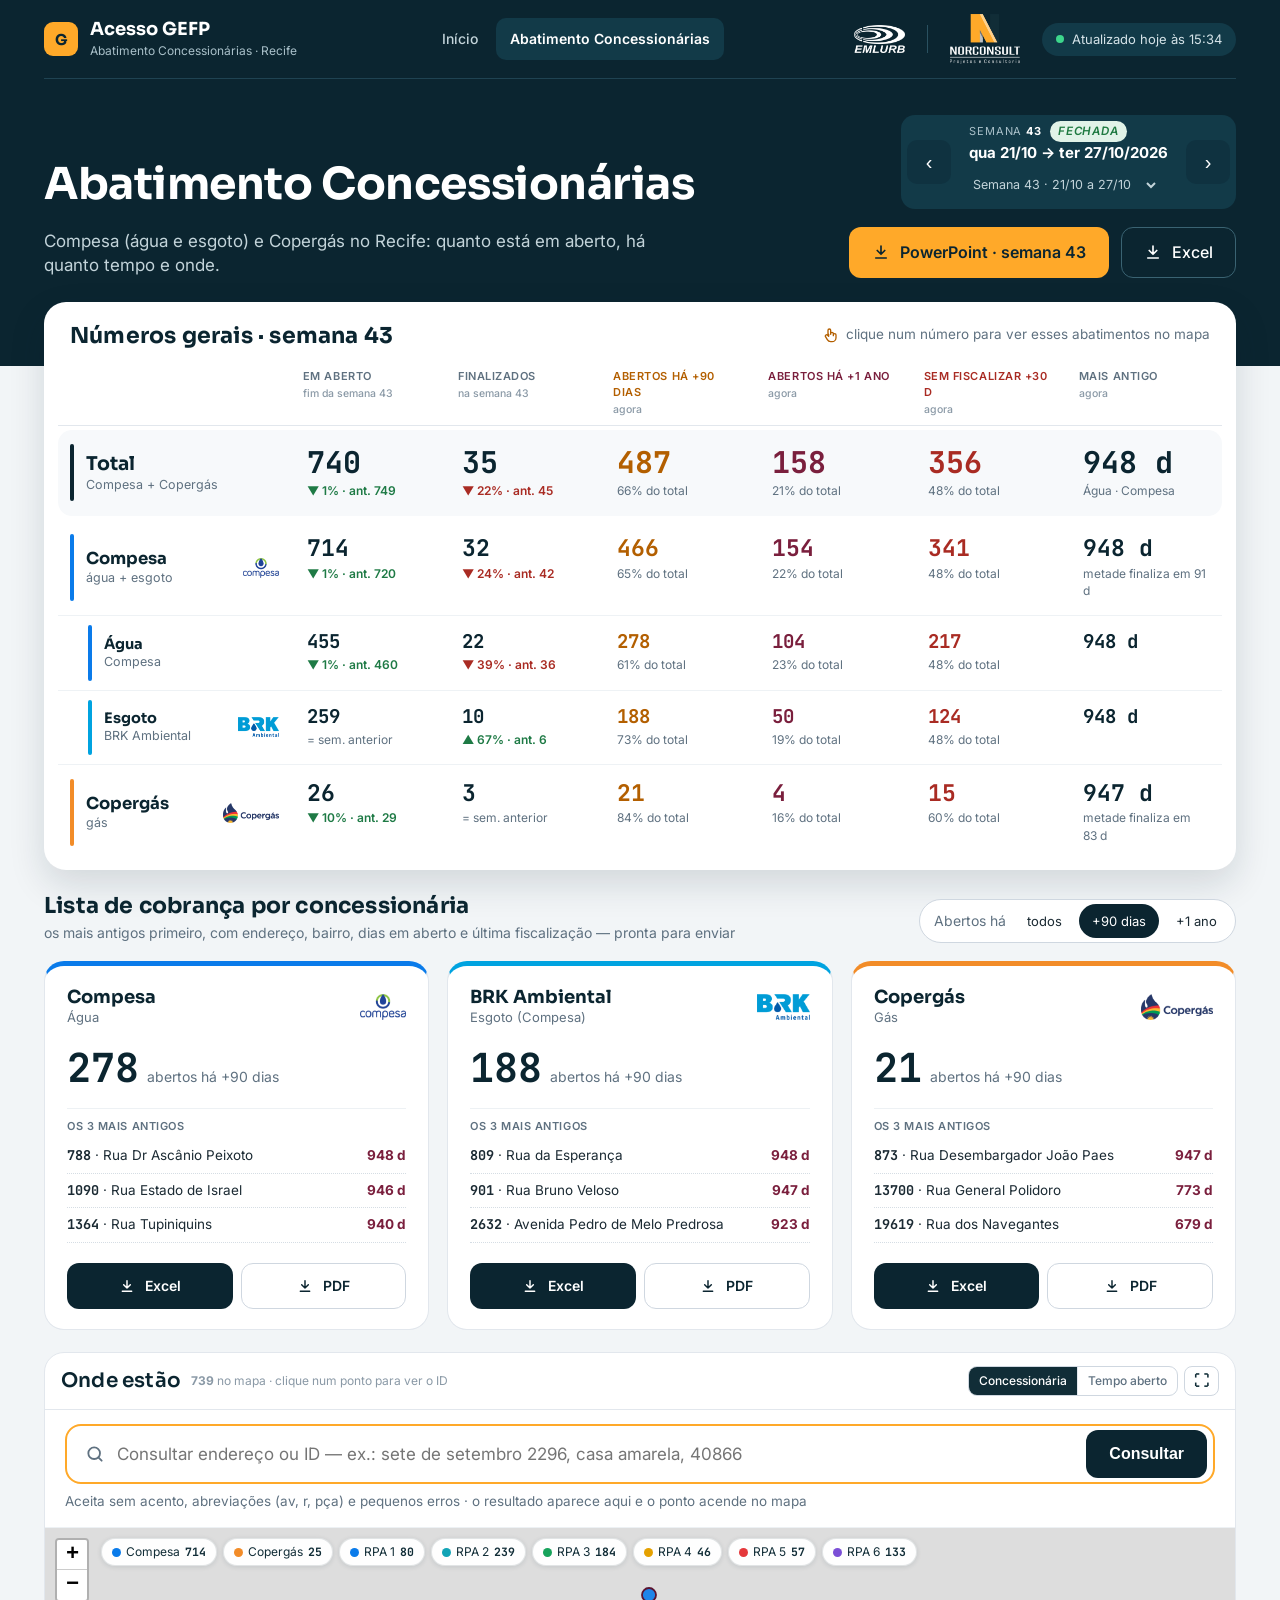
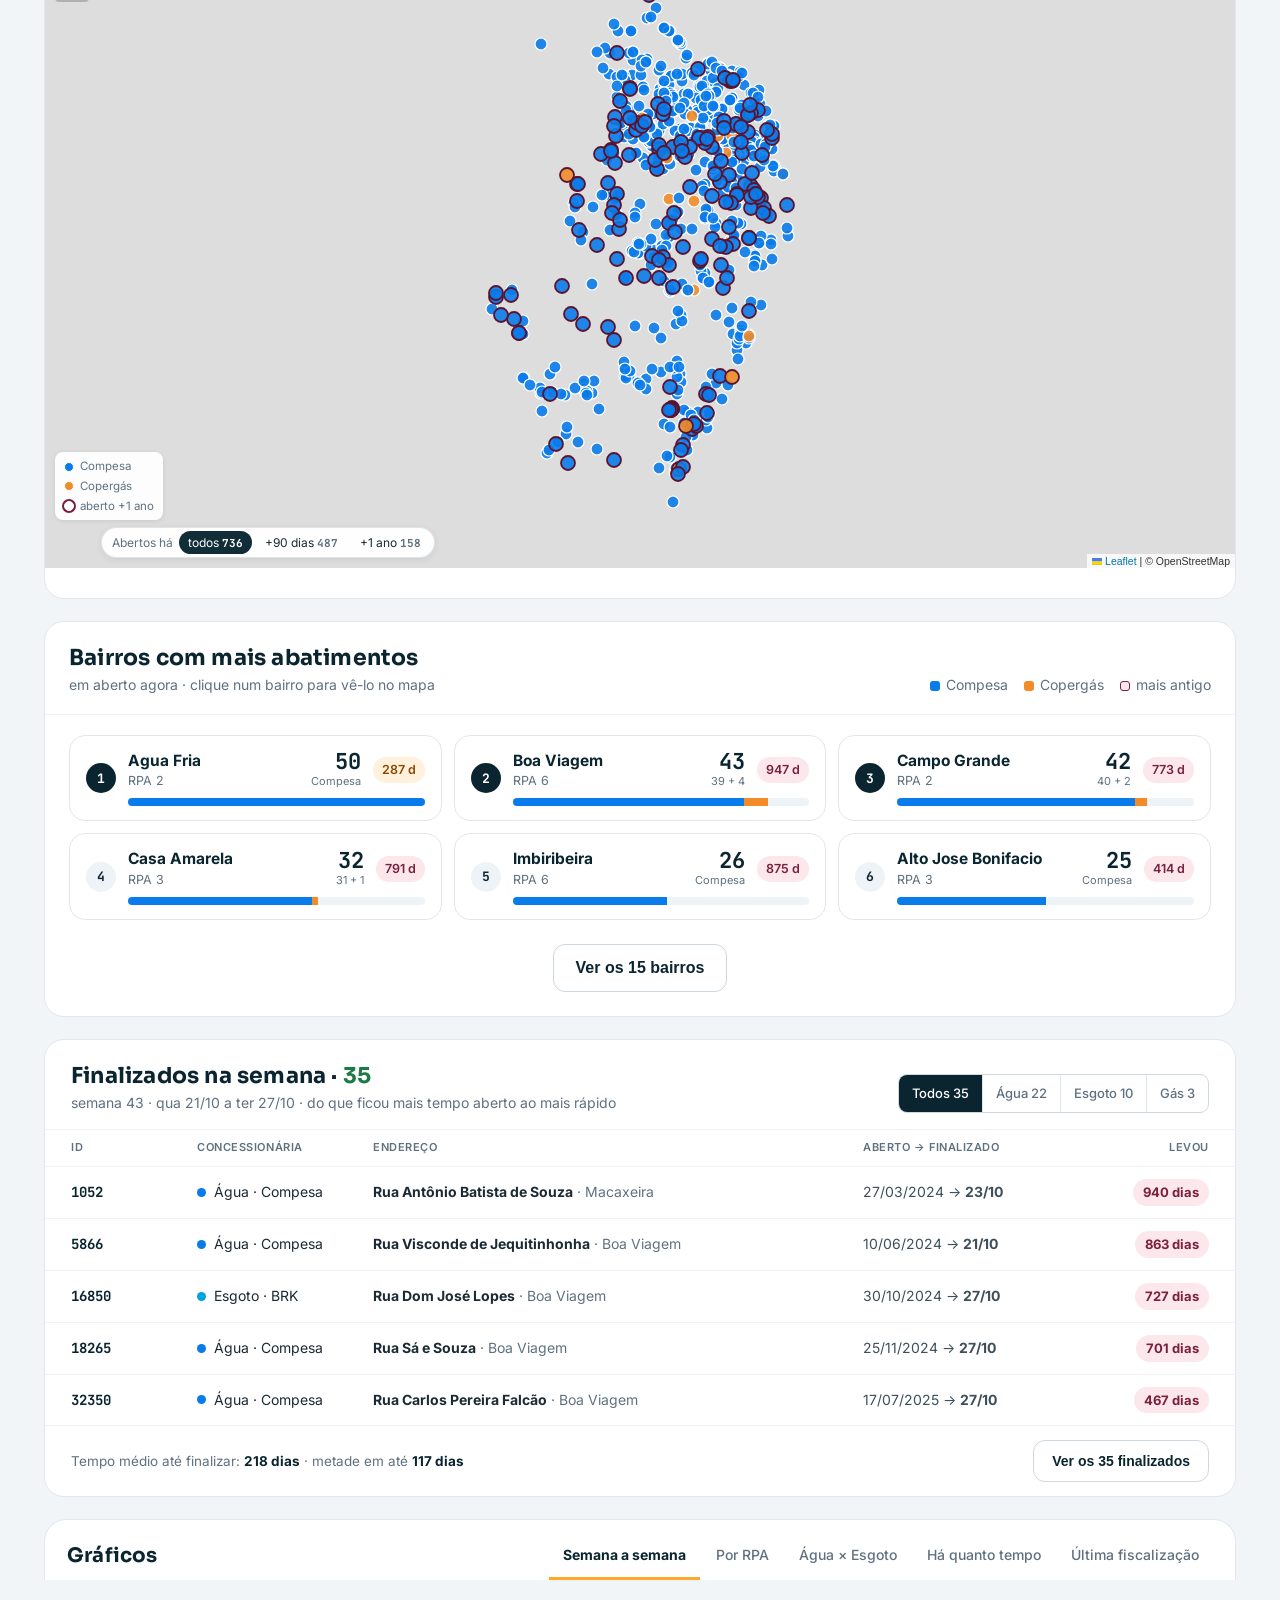
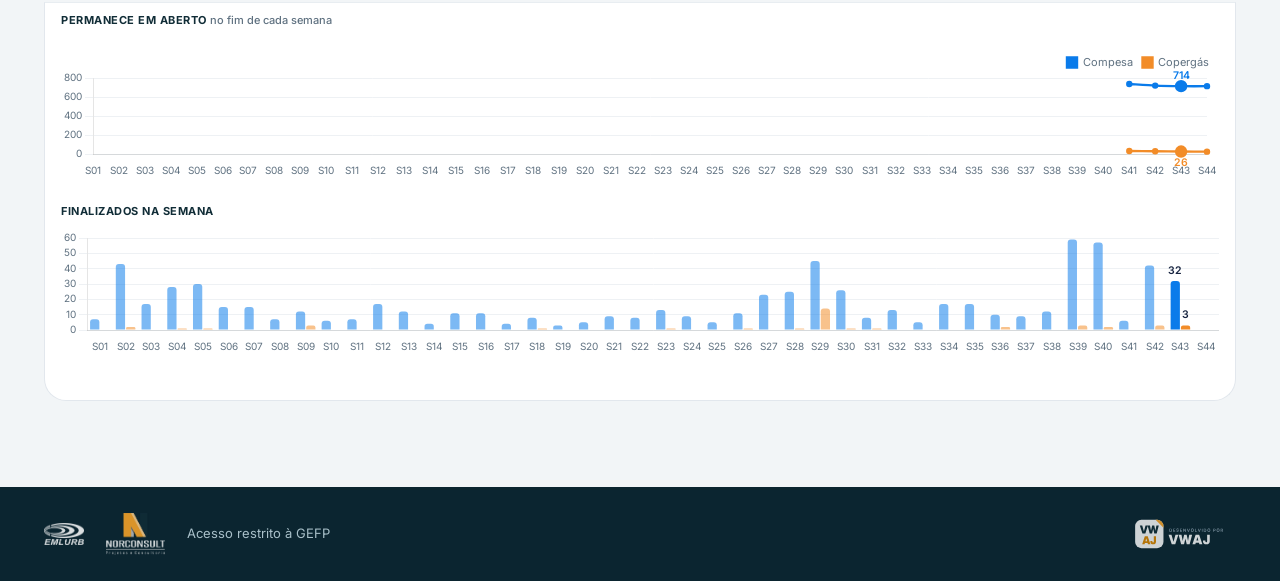
==== abatimento.html @ 530b83b0 "Acesso GEFP" ====
<!doctype html>
<html lang="pt-BR">
<head>
<meta charset="utf-8">
<meta name="viewport" content="width=device-width, initial-scale=1">
<meta name="author" content="VWAJ">
<meta name="robots" content="noindex, nofollow">
<title>Abatimentos Concessionárias · Acesso GEFP</title>
<link rel="icon" href="static/marca/vwaj_monograma.png">
<link rel="preconnect" href="https://fonts.googleapis.com">
<link href="https://fonts.googleapis.com/css2?family=Sora:wght@400;600;700&family=Inter:wght@400;500;600;700&family=JetBrains+Mono:wght@500;700&display=swap" rel="stylesheet">
<link rel="stylesheet" href="static/vendor/leaflet.css">
<link rel="stylesheet" href="static/style.css?v=1793296857">
<script src="static/vendor/leaflet.js"></script>
<script src="static/vendor/chart.umd.js"></script>
<link rel="stylesheet" href="static/gefp.css?v=1793296857">
</head>
<body class="gefp estatico">
<section class="g-topo">
  <div class="g-cont">
    <header class="g-cab">
      <a class="g-marca" href="index.html"><i>G</i><div><b>Acesso GEFP</b><span>Abatimento Concessionárias · Recife</span></div></a>
      <nav class="g-nav" aria-label="Seções">
        <a href="index.html" class="">Início</a>
        <a href="abatimento.html" class="ativo">Abatimento Concessionárias</a>
      </nav>
      <div class="g-logos">
        <img class="emlurb" src="static/marcas_gefp/emlurb_branco.png" alt="EMLURB">
        <span class="sep"></span>
        <img class="norcon" src="static/marcas_gefp/nc_branco.png" alt="Norconsult">
        <span class="g-atual"><i></i>Atualizado hoje às 15:34</span>
      </div>
    </header>
<div class="g-heroi-ab">
  <div>
    <h1>Abatimento Concessionárias</h1>
    <p>Compesa (água e esgoto) e Copergás no Recife: quanto está em aberto, há quanto tempo e onde.</p>
  </div>
  <div class="dir">
    <div class="g-semana">
      <button type="button" id="aAnt" aria-label="Semana anterior" title="Semana anterior (←)">‹</button>
      <div class="meio"><span>Semana <b id="aNum" style="font-size:11px">—</b> <i class="tag" id="aTag" style="font-style:normal"></i></span><b id="aPer"></b>
        <select class="m-sel-sem" id="aSel" aria-label="Escolher a semana"></select></div>
      <button type="button" id="aProx" aria-label="Próxima semana" title="Próxima semana (→)">›</button>
    </div>
    <div class="g-bts">
      <a class="g-bt lar" href="arquivos/abatimento_concessionarias_2026_semana_43.pptx" download><svg viewBox="0 0 24 24" fill="none" stroke="currentColor" stroke-width="2.2" stroke-linecap="round" stroke-linejoin="round" aria-hidden="true"><path d="M12 4v11M7 10l5 5 5-5M5 20h14"/></svg>PowerPoint · semana 43</a>
      <a class="g-bt contorno" href="arquivos/abatimento_concessionarias_2026_semana_43.xlsx" download><svg viewBox="0 0 24 24" fill="none" stroke="currentColor" stroke-width="2.2" stroke-linecap="round" stroke-linejoin="round" aria-hidden="true"><path d="M12 4v11M7 10l5 5 5-5M5 20h14"/></svg>Excel</a>
    </div>
  </div>
</div>
  </div>
</section>
<div class="g-cont g-corpo-ab">
<section class="g-resumo" id="gResumo" aria-label="Números gerais"></section>
<div class="g-graf-tabs" id="gGrafTabs" role="tablist" aria-label="Escolher gráfico"><h3>Gráficos</h3><div class="g-tabs"></div></div>
<section class="card g-fins" id="finalizados">
  <div class="g-sec-cab">
    <div><h3>Finalizados na semana <span id="gFinN"></span></h3><span id="gFinSub"></span></div>
    <div class="seg" id="gFinSeg" role="group" aria-label="Filtrar por serviço"></div>
  </div>
  <div class="g-fin g-fin-cab"><span>ID</span><span>Concessionária</span><span>Endereço</span><span>Aberto → finalizado</span><span style="text-align:right">Levou</span></div>
  <div id="gFinLista"></div>
  <div class="g-fins-pe"><span id="gFinMedia"></span><button class="g-bt contorno-claro" id="gFinMais" type="button" onclick="GF.finMais()">Ver todos</button></div>
</section>
<section class="g-cob" id="cobranca">
  <div class="g-sec-cab solta">
    <div><h3>Lista de cobrança por concessionária</h3><span>os mais antigos primeiro, com endereço, bairro, dias em aberto e última fiscalização — pronta para enviar</span></div>
    <div class="g-faixa" id="gCobFx" role="group" aria-label="Quais entram na lista"><span>Abertos há</span>
      <button type="button" data-v="todos" onclick="GF.cobFx='todos';GF.cob()">todos</button>
      <button type="button" data-v="90" onclick="GF.cobFx='90';GF.cob()">+90 dias</button>
      <button type="button" data-v="365" onclick="GF.cobFx='365';GF.cob()">+1 ano</button></div>
  </div>
  <div class="g-cob-grade" id="gCob"></div>
</section>
<div id="abMarcas" hidden data-marcas="static/marcas/"></div>
<div class="ab-concs" id="abConcs"></div>
<div class="grade mt ab-mapa-linha" style="grid-template-columns:minmax(0,1.85fr) minmax(0,1fr)">
  <div class="card tem-marca" id="cardMapa"><img class="marca-dagua" src="static/logo_siga.png"
     alt="SIGA" title="Números do SIGA"><div class="card-cab"><h3>Onde estão</h3><span class="sub" id="mapaSub">abatimentos em aberto agora</span>
      <div class="dir mapa-ferr"><div class="seg" id="segCor" title="O que a cor do ponto mostra"><button data-v="conc" class="on">Concessionária</button><button data-v="idade">Tempo aberto</button></div>
        <button class="btn peq" id="btTela" title="Tela cheia (Esc para sair)">⛶</button></div></div>
    <div class="g-consulta" id="consulta">
      <form class="g-busca" role="search" onsubmit="GF.consultar();return false">
        <svg width="20" height="20" viewBox="0 0 24 24" fill="none" stroke="#5F7180" stroke-width="2.2" stroke-linecap="round" aria-hidden="true"><circle cx="11" cy="11" r="7"/><path d="m20 20-4-4"/></svg>
        <label for="gQ" class="vh">Rua e número, bairro ou ID</label>
        <input id="gQ" type="search" placeholder="Consultar endereço ou ID — ex.: sete de setembro 2296, casa amarela, 40866" autocomplete="off">
        <button class="g-bt escuro" type="submit">Consultar</button>
      </form>
      <span class="g-dica">Aceita sem acento, abreviações (av, r, pça) e pequenos erros · o resultado aparece aqui e o ponto acende no mapa</span>
      <div class="g-consulta-res" id="gRes" hidden></div>
    </div>
    <div class="mapa-wrap"><div id="mapaAb" style="height:560px"></div>
      <div class="agora-rpas" id="abChips"></div>
      <div class="mapa-busca"><input type="search" id="mapaBusca" placeholder="Rua, bairro ou ID…" autocomplete="off"></div>
      <div class="mapa-idade" id="abIdade"></div>
      <div class="mapa-leg" id="abLeg"></div>
      <div class="agora-filtro" id="abFiltro" hidden></div></div></div>
</div>
<section class="card mt g-bairros">
  <div class="g-bairros-cab">
    <div><h3>Bairros com mais abatimentos</h3><span>em aberto agora · clique num bairro para vê-lo no mapa</span></div>
    <div class="g-bairros-leg"><span><i style="background:#0A7BEA"></i>Compesa</span><span><i style="background:#F28C28"></i>Copergás</span><span><i class="ant"></i>mais antigo</span></div>
  </div>
  <div class="g-bairros-grade" id="gBairros">
    <button type="button" class="g-bairro" data-bairro="Agua Fria" onclick="Ab.porBairro(this.dataset.bairro)">
      <span class="pos">1</span>
      <span class="nome"><b>Agua Fria</b><small>RPA 2</small></span>
      <span class="barra"><i style="width:100.0%;background:#0A7BEA"></i><i style="width:0.0%;background:#F28C28"></i></span>
      <span class="tot"><b>50</b><small>Compesa</small></span>
      <span class="ant m90">287 d</span>
    </button>
    <button type="button" class="g-bairro" data-bairro="Boa Viagem" onclick="Ab.porBairro(this.dataset.bairro)">
      <span class="pos">2</span>
      <span class="nome"><b>Boa Viagem</b><small>RPA 6</small></span>
      <span class="barra"><i style="width:78.0%;background:#0A7BEA"></i><i style="width:8.0%;background:#F28C28"></i></span>
      <span class="tot"><b>43</b><small>39 + 4</small></span>
      <span class="ant ano">947 d</span>
    </button>
    <button type="button" class="g-bairro" data-bairro="Campo Grande" onclick="Ab.porBairro(this.dataset.bairro)">
      <span class="pos">3</span>
      <span class="nome"><b>Campo Grande</b><small>RPA 2</small></span>
      <span class="barra"><i style="width:80.0%;background:#0A7BEA"></i><i style="width:4.0%;background:#F28C28"></i></span>
      <span class="tot"><b>42</b><small>40 + 2</small></span>
      <span class="ant ano">773 d</span>
    </button>
    <button type="button" class="g-bairro" data-bairro="Casa Amarela" onclick="Ab.porBairro(this.dataset.bairro)">
      <span class="pos">4</span>
      <span class="nome"><b>Casa Amarela</b><small>RPA 3</small></span>
      <span class="barra"><i style="width:62.0%;background:#0A7BEA"></i><i style="width:2.0%;background:#F28C28"></i></span>
      <span class="tot"><b>32</b><small>31 + 1</small></span>
      <span class="ant ano">791 d</span>
    </button>
    <button type="button" class="g-bairro" data-bairro="Imbiribeira" onclick="Ab.porBairro(this.dataset.bairro)">
      <span class="pos">5</span>
      <span class="nome"><b>Imbiribeira</b><small>RPA 6</small></span>
      <span class="barra"><i style="width:52.0%;background:#0A7BEA"></i><i style="width:0.0%;background:#F28C28"></i></span>
      <span class="tot"><b>26</b><small>Compesa</small></span>
      <span class="ant ano">875 d</span>
    </button>
    <button type="button" class="g-bairro" data-bairro="Alto Jose Bonifacio" onclick="Ab.porBairro(this.dataset.bairro)">
      <span class="pos">6</span>
      <span class="nome"><b>Alto Jose Bonifacio</b><small>RPA 3</small></span>
      <span class="barra"><i style="width:50.0%;background:#0A7BEA"></i><i style="width:0.0%;background:#F28C28"></i></span>
      <span class="tot"><b>25</b><small>Compesa</small></span>
      <span class="ant ano">414 d</span>
    </button>
    <button type="button" class="g-bairro extra" data-bairro="Santo Amaro" onclick="Ab.porBairro(this.dataset.bairro)">
      <span class="pos">7</span>
      <span class="nome"><b>Santo Amaro</b><small>RPA 1</small></span>
      <span class="barra"><i style="width:44.0%;background:#0A7BEA"></i><i style="width:4.0%;background:#F28C28"></i></span>
      <span class="tot"><b>24</b><small>22 + 2</small></span>
      <span class="ant ano">940 d</span>
    </button>
    <button type="button" class="g-bairro extra" data-bairro="Dois Unidos" onclick="Ab.porBairro(this.dataset.bairro)">
      <span class="pos">8</span>
      <span class="nome"><b>Dois Unidos</b><small>RPA 2</small></span>
      <span class="barra"><i style="width:46.0%;background:#0A7BEA"></i><i style="width:0.0%;background:#F28C28"></i></span>
      <span class="tot"><b>23</b><small>Compesa</small></span>
      <span class="ant m90">344 d</span>
    </button>
    <button type="button" class="g-bairro extra" data-bairro="Boa Vista" onclick="Ab.porBairro(this.dataset.bairro)">
      <span class="pos">9</span>
      <span class="nome"><b>Boa Vista</b><small>RPA 1</small></span>
      <span class="barra"><i style="width:40.0%;background:#0A7BEA"></i><i style="width:2.0%;background:#F28C28"></i></span>
      <span class="tot"><b>21</b><small>20 + 1</small></span>
      <span class="ant ano">912 d</span>
    </button>
    <button type="button" class="g-bairro extra" data-bairro="Tamarineira" onclick="Ab.porBairro(this.dataset.bairro)">
      <span class="pos">10</span>
      <span class="nome"><b>Tamarineira</b><small>RPA 3</small></span>
      <span class="barra"><i style="width:40.0%;background:#0A7BEA"></i><i style="width:0.0%;background:#F28C28"></i></span>
      <span class="tot"><b>20</b><small>Compesa</small></span>
      <span class="ant ano">905 d</span>
    </button>
    <button type="button" class="g-bairro extra" data-bairro="Pina" onclick="Ab.porBairro(this.dataset.bairro)">
      <span class="pos">11</span>
      <span class="nome"><b>Pina</b><small>RPA 6</small></span>
      <span class="barra"><i style="width:34.0%;background:#0A7BEA"></i><i style="width:2.0%;background:#F28C28"></i></span>
      <span class="tot"><b>18</b><small>17 + 1</small></span>
      <span class="ant ano">658 d</span>
    </button>
    <button type="button" class="g-bairro extra" data-bairro="Arruda" onclick="Ab.porBairro(this.dataset.bairro)">
      <span class="pos">12</span>
      <span class="nome"><b>Arruda</b><small>RPA 2</small></span>
      <span class="barra"><i style="width:32.0%;background:#0A7BEA"></i><i style="width:4.0%;background:#F28C28"></i></span>
      <span class="tot"><b>18</b><small>16 + 2</small></span>
      <span class="ant ano">923 d</span>
    </button>
    <button type="button" class="g-bairro extra" data-bairro="Cohab" onclick="Ab.porBairro(this.dataset.bairro)">
      <span class="pos">13</span>
      <span class="nome"><b>Cohab</b><small>RPA 6</small></span>
      <span class="barra"><i style="width:34.0%;background:#0A7BEA"></i><i style="width:0.0%;background:#F28C28"></i></span>
      <span class="tot"><b>17</b><small>Compesa</small></span>
      <span class="ant ano">568 d</span>
    </button>
    <button type="button" class="g-bairro extra" data-bairro="Beberibe" onclick="Ab.porBairro(this.dataset.bairro)">
      <span class="pos">14</span>
      <span class="nome"><b>Beberibe</b><small>RPA 2</small></span>
      <span class="barra"><i style="width:30.0%;background:#0A7BEA"></i><i style="width:2.0%;background:#F28C28"></i></span>
      <span class="tot"><b>16</b><small>15 + 1</small></span>
      <span class="ant m90">231 d</span>
    </button>
    <button type="button" class="g-bairro extra" data-bairro="Porto da Madeira" onclick="Ab.porBairro(this.dataset.bairro)">
      <span class="pos">15</span>
      <span class="nome"><b>Porto da Madeira</b><small>RPA 2</small></span>
      <span class="barra"><i style="width:30.0%;background:#0A7BEA"></i><i style="width:0.0%;background:#F28C28"></i></span>
      <span class="tot"><b>15</b><small>Compesa</small></span>
      <span class="ant ano">511 d</span>
    </button>
  </div>
  <div class="g-bairros-pe"><button type="button" class="g-bt contorno-claro" id="gBairrosMais" onclick="const g=document.getElementById('gBairros');g.classList.toggle('todos');this.textContent=g.classList.contains('todos')?'Mostrar só os 6 primeiros':'Ver os 15 bairros'">Ver os 15 bairros</button></div>
</section>
<div class="grade mt" style="grid-template-columns:minmax(0,1.6fr) minmax(0,1fr)">
  <div class="card tem-marca" data-aba="Semana a semana"><img class="marca-dagua" src="static/logo_siga.png"
     alt="SIGA" title="Números do SIGA"><div class="card-cab"><h3>Semana a semana em 2026</h3><span class="sub">clique numa semana para abri-la</span></div>
    <div class="ab-mini-t">Permanece em aberto <span>no fim de cada semana</span></div>
    <div class="card-corpo" style="height:165px;padding-top:2px"><canvas id="gEvoAb"></canvas></div>
    <div class="ab-mini-t">Finalizados na semana</div>
    <div class="card-corpo" style="height:150px;padding-top:2px"><canvas id="gEvo"></canvas></div>
    </div>
  <div class="card tem-marca" data-aba="Por RPA"><img class="marca-dagua" src="static/logo_siga.png"
     alt="SIGA" title="Números do SIGA"><div class="card-cab"><h3>Por RPA</h3><span class="sub">em aberto agora</span></div>
    <div class="card-corpo" style="height:300px"><canvas id="gRpa"></canvas></div></div>
</div>
<div class="card mt tem-marca" data-aba="Água × Esgoto"><img class="marca-dagua" src="static/logo_siga.png"
     alt="SIGA" title="Números do SIGA"><div class="card-cab"><h3>Compesa por serviço</h3>
    <span class="ab-par"><img src="static/marcas/compesa.png" alt="Compesa"> Água
      <img src="static/marcas/brk.png" alt="BRK Ambiental"> Esgoto (BRK Ambiental)</span>
    <span class="sub">nos outros gráficos os dois somam como Compesa</span></div>
  <div class="grade" style="grid-template-columns:minmax(0,1.6fr) minmax(0,1fr);gap:0">
    <div><div class="ab-mini-t">Permanece em aberto</div><div class="card-corpo" style="height:165px;padding-top:2px"><canvas id="gSubAb"></canvas></div>
      <div class="ab-mini-t">Finalizados na semana</div><div class="card-corpo" style="height:120px;padding-top:2px"><canvas id="gSubEvo"></canvas></div></div>
    <div class="card-corpo" style="height:260px"><canvas id="gSubRpa"></canvas></div></div>
  <div class="m-nota" style="padding:0 16px 10px" id="subNota"></div></div>
<div class="grade mt" style="grid-template-columns:minmax(0,1fr) minmax(0,1fr)">
  <div class="card tem-marca" data-aba="Há quanto tempo"><img class="marca-dagua" src="static/logo_siga.png"
     alt="SIGA" title="Números do SIGA"><div class="card-cab"><h3>Há quanto tempo estão abertos</h3><span class="sub">cobrança das concessionárias</span></div>
    <div class="card-corpo" style="height:250px"><canvas id="gIdade"></canvas></div></div>
  <div class="card tem-marca" data-aba="Última fiscalização"><img class="marca-dagua" src="static/logo_siga.png"
     alt="SIGA" title="Números do SIGA"><div class="card-cab"><h3>Última fiscalização</h3><span class="sub">cobrança dos fiscais · dias desde a última visita</span></div>
    <div class="card-corpo" style="height:250px"><canvas id="gFisc"></canvas></div></div>
</div>
</div>
<footer class="g-rodape">
  <div class="g-cont">
    <div class="g-logos">
      <img class="emlurb" src="static/marcas_gefp/emlurb_branco.png" alt="EMLURB">
      <img class="norcon" src="static/marcas_gefp/nc_branco.png" alt="Norconsult">
      <span>Acesso restrito à GEFP</span>
    </div>
    <img class="vwaj" src="static/marca/vwaj_assinatura_escuro.svg" alt="Desenvolvido por VWAJ" title="Desenvolvido por VWAJ">
  </div>
</footer>
<div class="toast" id="toast"></div>
<script>
(function(){
  var URL = "https://script.google.com/macros/s/AKfycbwOH_Wpvm1iKzpRmhy0H1Z7zZ-1NwhCAVXMOIi94843S6CwJDV4EMHWe-rRsX-6nmck/exec", PAG = "abatimento";
  function ls(k, v){ try { if (v === undefined) return localStorage.getItem(k); localStorage.setItem(k, v); } catch (e) { return null; } }
  function ss(k, v){ try { if (v === undefined) return sessionStorage.getItem(k); sessionStorage.setItem(k, v); } catch (e) { return null; } }
  if (/[?&]eu(=|&|$)/.test(location.search)) ls("gefp_eu", "1");
  if (/[?&]naoeu(=|&|$)/.test(location.search)) { try { localStorage.removeItem("gefp_eu"); } catch (e) {} }
  var mq = location.search.match(/[?&]quem=([^&#]+)/);            /* ?quem=chefe: este navegador aparece com nome no painel */
  if (mq) {
    var nome = decodeURIComponent(mq[1].replace(/\+/g, " ")).replace(/[^0-9A-Za-zÀ-ÿ .\-]/g, "").trim().slice(0, 11);
    if (nome) { ls("gefp_quem", nome); try { localStorage.removeItem("gefp_eu"); } catch (e) {} }
  }
  window.GefpVisita = { evento: function(){} };
  if (!URL || ls("gefp_eu") === "1") return;
  var ap = ls("gefp_ap"); if (!ap) { ap = Math.random().toString(36).slice(2, 10); ls("gefp_ap", ap); }
  var quem = ls("gefp_quem"); if (quem) ap = quem + ":" + ap;
  var se = ss("gefp_se"); if (!se) { se = Date.now().toString(36) + Math.random().toString(36).slice(2, 6); ss("gefp_se", se); }
  var tipo = window.matchMedia && matchMedia("(pointer:coarse)").matches ? "celular" : "computador";
  var ativo = 0, desde = document.visibilityState === "visible" ? Date.now() : null;
  function manda(ev, extra){
    var d = JSON.stringify({ a: ap, s: se, t: tipo, p: PAG, e: ev, x: String(extra || "").slice(0, 80) });
    try { if (navigator.sendBeacon && navigator.sendBeacon(URL, new Blob([d], { type: "text/plain" }))) return; } catch (e) {}
    try { fetch(URL, { method: "POST", mode: "no-cors", body: d, keepalive: true }); } catch (e) {}
  }
  manda("visita");
  window.GefpVisita = { evento: manda };
  document.addEventListener("click", function(ev){
    var a = ev.target.closest && ev.target.closest("a[download], a[data-evento]");
    if (a) manda(a.getAttribute("data-evento") || "baixou", (a.getAttribute("href") || "").split("/").pop());
  }, true);
  document.addEventListener("visibilitychange", function(){
    if (document.visibilityState === "hidden") { if (desde) { ativo += Date.now() - desde; desde = null; } manda("saida", Math.round(ativo / 1000)); }
    else desde = Date.now();
  });
})();
</script>
<script>window.CARTO={key:"",estilo:"light_all",osm:true};window.ESTATICO=true;window.GEFP=true;window.SIGA_URL="https://novosiga.rdmapps.com.br/pt-BR/service_orders/details?q%5Bid_eq%5D={id}";window.SIGA_URL_RESUMO="https://novosiga.rdmapps.com.br/pt-BR/service_orders/summary?q%5Bid_eq%5D={id}";</script>
<script src="static/painel.js?v=1793296857"></script>
<script>
const D={"agora": {"Compesa": {"abertos": 714, "acima_365": 154, "acima_90": 466, "agua": 456, "dias_ate_finalizar": 91, "esgoto": 258, "finalizados_ano": 723, "finalizados_ano_sub": {"Esgoto": 245, "Água": 478}, "fisc": [{"faixa": "até 15 d", "n": 237}, {"faixa": "16–30 d", "n": 136}, {"faixa": "31–60 d", "n": 89}, {"faixa": "+60 d", "n": 252}], "idade": [{"faixa": "até 30 d", "n": 109}, {"faixa": "31–90 d", "n": 139}, {"faixa": "91–180 d", "n": 123}, {"faixa": "181–365 d", "n": 189}, {"faixa": "+1 ano", "n": 154}], "idade_media": 243, "mais_antigo": 948, "nunca_fisc": 0, "sem_fisc": 341}, "Copergás": {"abertos": 25, "acima_365": 4, "acima_90": 21, "agua": 0, "dias_ate_finalizar": 83, "esgoto": 0, "finalizados_ano": 40, "fisc": [{"faixa": "até 15 d", "n": 5}, {"faixa": "16–30 d", "n": 5}, {"faixa": "31–60 d", "n": 2}, {"faixa": "+60 d", "n": 13}], "idade": [{"faixa": "até 30 d", "n": 1}, {"faixa": "31–90 d", "n": 3}, {"faixa": "91–180 d", "n": 5}, {"faixa": "181–365 d", "n": 12}, {"faixa": "+1 ano", "n": 4}], "idade_media": 280, "mais_antigo": 947, "nunca_fisc": 0, "sem_fisc": 15}}, "ano": 2026, "bairros": [{"bairro": "Agua Fria", "compesa": 50, "copergas": 0, "mais_antigo": 287, "n": 50, "rpa": "RPA 2"}, {"bairro": "Boa Viagem", "compesa": 39, "copergas": 4, "mais_antigo": 947, "n": 43, "rpa": "RPA 6"}, {"bairro": "Campo Grande", "compesa": 40, "copergas": 2, "mais_antigo": 773, "n": 42, "rpa": "RPA 2"}, {"bairro": "Casa Amarela", "compesa": 31, "copergas": 1, "mais_antigo": 791, "n": 32, "rpa": "RPA 3"}, {"bairro": "Imbiribeira", "compesa": 26, "copergas": 0, "mais_antigo": 875, "n": 26, "rpa": "RPA 6"}, {"bairro": "Alto Jose Bonifacio", "compesa": 25, "copergas": 0, "mais_antigo": 414, "n": 25, "rpa": "RPA 3"}, {"bairro": "Santo Amaro", "compesa": 22, "copergas": 2, "mais_antigo": 940, "n": 24, "rpa": "RPA 1"}, {"bairro": "Dois Unidos", "compesa": 23, "copergas": 0, "mais_antigo": 344, "n": 23, "rpa": "RPA 2"}, {"bairro": "Boa Vista", "compesa": 20, "copergas": 1, "mais_antigo": 912, "n": 21, "rpa": "RPA 1"}, {"bairro": "Tamarineira", "compesa": 20, "copergas": 0, "mais_antigo": 905, "n": 20, "rpa": "RPA 3"}, {"bairro": "Pina", "compesa": 17, "copergas": 1, "mais_antigo": 658, "n": 18, "rpa": "RPA 6"}, {"bairro": "Arruda", "compesa": 16, "copergas": 2, "mais_antigo": 923, "n": 18, "rpa": "RPA 2"}, {"bairro": "Cohab", "compesa": 17, "copergas": 0, "mais_antigo": 568, "n": 17, "rpa": "RPA 6"}, {"bairro": "Beberibe", "compesa": 15, "copergas": 1, "mais_antigo": 231, "n": 16, "rpa": "RPA 2"}, {"bairro": "Porto da Madeira", "compesa": 15, "copergas": 0, "mais_antigo": 511, "n": 15, "rpa": "RPA 2"}], "concs": ["Compesa", "Copergás"], "cores": {"Compesa": "#0A7BEA", "Copergás": "#F28C28"}, "fins": {"2026_33": [{"abertura": "2025-12-23", "bairro": "Brasilia Teimosa", "conc": "Compesa", "dias": 237, "fim": "2026-08-17", "logradouro": "Rua Francisco Valpassos", "os_id": "44187", "rpa": "RPA 6", "sub": "Esgoto", "trecho": "numero 612b"}, {"abertura": "2026-05-11", "bairro": "Cohab", "conc": "Compesa", "dias": 94, "fim": "2026-08-13", "logradouro": "Rua Luiz Malheiros", "os_id": "51552", "rpa": "RPA 6", "sub": "Esgoto", "trecho": "numero 26"}, {"abertura": "2026-07-23", "bairro": "Brasilia Teimosa", "conc": "Compesa", "dias": 25, "fim": "2026-08-17", "logradouro": "Rua Francisco Valpassos", "os_id": "56152", "rpa": "RPA 6", "sub": "Esgoto", "trecho": "numero 103a"}, {"abertura": "2026-08-04", "bairro": "Casa Forte", "conc": "Compesa", "dias": 8, "fim": "2026-08-12", "logradouro": "Avenida Dezessete de Agosto", "os_id": "56799", "rpa": "RPA 3", "sub": "Água", "trecho": "Em frente ao número 1472 (perigo)"}, {"abertura": "2026-08-14", "bairro": "Parnamirim", "conc": "Compesa", "dias": 3, "fim": "2026-08-17", "logradouro": "Avenida Parnamirim", "os_id": "57308", "rpa": "RPA 3", "sub": "Esgoto", "trecho": "Em frente ao número 375 tampão"}], "2026_34": [{"abertura": "2025-02-28", "bairro": "Parnamirim", "conc": "Compesa", "dias": 543, "fim": "2026-08-25", "logradouro": "Rua Muniz Tavares", "os_id": "23969", "rpa": "RPA 3", "sub": "Esgoto", "trecho": "em frente ao número 147 obs, poço com abatimento, possivelmente Compesa."}, {"abertura": "2025-10-29", "bairro": "Pina", "conc": "Compesa", "dias": 300, "fim": "2026-08-25", "logradouro": "Rua Capitão Rebelinho", "os_id": "41417", "rpa": "RPA 6", "sub": "Água", "trecho": "com rua Ondina"}, {"abertura": "2026-01-30", "bairro": "Linha do Tiro", "conc": "Compesa", "dias": 207, "fim": "2026-08-25", "logradouro": "Rua Alto dos Coqueiros", "os_id": "45935", "rpa": "RPA 2", "sub": "Água", "trecho": "frente ao nro 105"}, {"abertura": "2026-02-23", "bairro": "Brejo de Beberibe", "conc": "Compesa", "dias": 182, "fim": "2026-08-24", "logradouro": "Avenida Vereador Otacílio Azevedo", "os_id": "47018", "rpa": "RPA 3", "sub": "Água", "trecho": "Em frente ao colégio Rotary Nova Descoberta"}, {"abertura": "2026-03-03", "bairro": "Torre", "conc": "Compesa", "dias": 175, "fim": "2026-08-25", "logradouro": "Praça Professor Barreto Campello", "os_id": "47721", "rpa": "RPA 4", "sub": "Esgoto", "trecho": "Encontro com a Rua Diogo Álvares"}, {"abertura": "2026-04-08", "bairro": "Bomba do Hemeterio", "conc": "Compesa", "dias": 138, "fim": "2026-08-24", "logradouro": "Rua Arlindo Cisneiros", "os_id": "49865", "rpa": "RPA 2", "sub": "Água", "trecho": "643"}, {"abertura": "2026-04-28", "bairro": "Madalena", "conc": "Compesa", "dias": 119, "fim": "2026-08-25", "logradouro": "Rua José Osório", "os_id": "50929", "rpa": "RPA 4", "sub": "Água", "trecho": "frente ao nro 77 (lado oposto)"}, {"abertura": "2026-05-29", "bairro": "Boa Viagem", "conc": "Compesa", "dias": 84, "fim": "2026-08-21", "logradouro": "Avenida Engenheiro Domingos Ferreira", "os_id": "52670", "rpa": "RPA 6", "sub": "Esgoto", "trecho": "com rua Pereira da Costa"}, {"abertura": "2026-06-15", "bairro": "Cordeiro", "conc": "Compesa", "dias": 71, "fim": "2026-08-25", "logradouro": "Rua N S de Lourdes", "os_id": "53525", "rpa": "RPA 4", "sub": "Água", "trecho": "frente ao nro 56"}, {"abertura": "2026-06-16", "bairro": "Cohab", "conc": "Compesa", "dias": 69, "fim": "2026-08-24", "logradouro": "Rua Vale do Cariri", "os_id": "53691", "rpa": "RPA 6", "sub": "Esgoto", "trecho": "mel delícias"}, {"abertura": "2026-06-25", "bairro": "Boa Viagem", "conc": "Compesa", "dias": 61, "fim": "2026-08-25", "logradouro": "Rua Santa Leonor", "os_id": "54087", "rpa": "RPA 6", "sub": "Esgoto", "trecho": "com rua dr Zamenhof"}, {"abertura": "2026-07-07", "bairro": "Madalena", "conc": "Compesa", "dias": 49, "fim": "2026-08-25", "logradouro": "Rua Padre Landim", "os_id": "54870", "rpa": "RPA 4", "sub": "Esgoto", "trecho": "frente ao nro 320"}, {"abertura": "2026-07-10", "bairro": "Ilha do Retiro", "conc": "Compesa", "dias": 46, "fim": "2026-08-25", "logradouro": "Rua Padre Gabriel Mousinho", "os_id": "55219", "rpa": "RPA 4", "sub": "Esgoto", "trecho": "Frente ao nro 142"}, {"abertura": "2026-07-28", "bairro": "Casa Amarela", "conc": "Compesa", "dias": 28, "fim": "2026-08-25", "logradouro": "Rua Oscar Pinto", "os_id": "56446", "rpa": "RPA 3", "sub": "Água", "trecho": "oposto ao N 317"}, {"abertura": "2026-07-27", "bairro": "Dois Unidos", "conc": "Compesa", "dias": 28, "fim": "2026-08-24", "logradouro": "Avenida Vereador Otacílio Azevedo", "os_id": "56366", "rpa": "RPA 2", "sub": "Água", "trecho": "792A"}, {"abertura": "2026-08-12", "bairro": "Vasco da Gama", "conc": "Compesa", "dias": 7, "fim": "2026-08-19", "logradouro": "Rua Dois de Fevereiro", "os_id": "57190", "rpa": "RPA 3", "sub": "Água", "trecho": "Encontro com a Rua Córrego do Ouro Vala aberta"}, {"abertura": "2026-08-14", "bairro": "Pina", "conc": "Compesa", "dias": 7, "fim": "2026-08-21", "logradouro": "Avenida Conselheiro Aguiar", "os_id": "57344", "rpa": "RPA 6", "sub": "Esgoto", "trecho": "numero 4189"}], "2026_35": [{"abertura": "2024-06-12", "bairro": "Boa Viagem", "conc": "Compesa", "dias": 810, "fim": "2026-08-31", "logradouro": "Rua Almirante Saldanha da Gama", "os_id": "6132", "rpa": "RPA 6", "sub": "Água", "trecho": "numero 43"}, {"abertura": "2024-12-18", "bairro": "Areias", "conc": "Compesa", "dias": 618, "fim": "2026-08-28", "logradouro": "Rua Novo Horizonte", "os_id": "19507", "rpa": "RPA 5", "sub": "Água", "trecho": "Em frente ao n 174"}, {"abertura": "2025-04-04", "bairro": "Torroes", "conc": "Compesa", "dias": 511, "fim": "2026-08-28", "logradouro": "Rua Confederação do Equador", "os_id": "25841", "rpa": "RPA 4", "sub": "Água", "trecho": "N 110"}, {"abertura": "2025-09-04", "bairro": "Iputinga", "conc": "Compesa", "dias": 356, "fim": "2026-08-26", "logradouro": "Rua Professor Bandeira", "os_id": "37565", "rpa": "RPA 4", "sub": "Água", "trecho": "N 335"}, {"abertura": "2026-02-13", "bairro": "Alto Jose Bonifacio", "conc": "Compesa", "dias": 199, "fim": "2026-08-31", "logradouro": "Rua Alto José Bonifácio", "os_id": "46677", "rpa": "RPA 3", "sub": "Água", "trecho": "Encontro com a Rua Córrego do Euclides"}, {"abertura": "2026-02-23", "bairro": "Torroes", "conc": "Compesa", "dias": 184, "fim": "2026-08-26", "logradouro": "Rua Ocidental", "os_id": "47079", "rpa": "RPA 4", "sub": "Água", "trecho": "N 138"}, {"abertura": "2026-02-25", "bairro": "Torroes", "conc": "Compesa", "dias": 184, "fim": "2026-08-28", "logradouro": "Rua Zumbi dos Palmares", "os_id": "47282", "rpa": "RPA 4", "sub": "Esgoto", "trecho": "N 35 em frente ao colégio educacional Pedro Hermínio"}, {"abertura": "2026-03-11", "bairro": "Boa Viagem", "conc": "Compesa", "dias": 169, "fim": "2026-08-27", "logradouro": "Rua Desembargador João Paes", "os_id": "48164", "rpa": "RPA 6", "sub": "Água", "trecho": "restaurante d mica"}, {"abertura": "2026-03-18", "bairro": "Encruzilhada", "conc": "Compesa", "dias": 166, "fim": "2026-08-31", "logradouro": "Rua Professor Otávio de Freitas", "os_id": "48623", "rpa": "RPA 2", "sub": "Esgoto", "trecho": "numero 386"}, {"abertura": "2026-03-25", "bairro": "Torroes", "conc": "Compesa", "dias": 156, "fim": "2026-08-28", "logradouro": "Rua Epaminondas Cristóvão de Oliveira", "os_id": "48973", "rpa": "RPA 4", "sub": "Água", "trecho": "Encontro com a Br232 (Abdias de Carvalho)"}, {"abertura": "2026-04-09", "bairro": "Cohab", "conc": "Compesa", "dias": 141, "fim": "2026-08-28", "logradouro": "Avenida Chapada do Araripe", "os_id": "49920", "rpa": "RPA 6", "sub": "Água", "trecho": "numero 118j"}, {"abertura": "2026-05-15", "bairro": "Afogados", "conc": "Compesa", "dias": 105, "fim": "2026-08-28", "logradouro": "Rua da Paz", "os_id": "51828", "rpa": "RPA 5", "sub": "Água", "trecho": "Caixa econômica/ sem pavimento"}, {"abertura": "2026-06-05", "bairro": "Mustardinha", "conc": "Compesa", "dias": 88, "fim": "2026-09-01", "logradouro": "Avenida Manoel Goncalves da Luz", "os_id": "53070", "rpa": "RPA 5", "sub": "Esgoto", "trecho": "escola sem pavimento/ Cehab"}, {"abertura": "2026-07-21", "bairro": "Toto", "conc": "Compesa", "dias": 41, "fim": "2026-08-31", "logradouro": "Rua Papanduva", "os_id": "55812", "rpa": "RPA 5", "sub": "Esgoto", "trecho": "62/1"}, {"abertura": "2026-07-20", "bairro": "Cohab", "conc": "Compesa", "dias": 39, "fim": "2026-08-28", "logradouro": "Rua Morro do Pilar", "os_id": "55766", "rpa": "RPA 6", "sub": "Água", "trecho": "terminal de ônibus"}, {"abertura": "2026-08-19", "bairro": "Encruzilhada", "conc": "Compesa", "dias": 7, "fim": "2026-08-26", "logradouro": "Avenida Beberibe", "os_id": "57552", "rpa": "RPA 2", "sub": "Água", "trecho": "esquina com a Rua Pedro Alves e o posto de gasolina Ipiranga. obs, buraco em via"}, {"abertura": "2026-08-25", "bairro": "Dois Irmaos", "conc": "Compesa", "dias": 6, "fim": "2026-08-31", "logradouro": "Rua Dois Irmãos", "os_id": "57853", "rpa": "RPA 3", "sub": "Água", "trecho": "Encontro com a Avenida da Recuperação"}], "2026_36": [{"abertura": "2024-07-02", "bairro": "Cohab", "conc": "Compesa", "dias": 792, "fim": "2026-09-02", "logradouro": "Avenida Jornalista Costa Porto", "os_id": "8124", "rpa": "RPA 6", "sub": "Água", "trecho": "numero 1275"}, {"abertura": "2025-09-24", "bairro": "Boa Viagem", "conc": "Compesa", "dias": 343, "fim": "2026-09-02", "logradouro": "Rua Ernesto de Paula Santos", "os_id": "38962", "rpa": "RPA 6", "sub": "Água", "trecho": "com Av conselheiro Aguiar"}, {"abertura": "2026-05-07", "bairro": "Caxanga", "conc": "Compesa", "dias": 118, "fim": "2026-09-02", "logradouro": "Rua Pedro Ernesto", "os_id": "51417", "rpa": "RPA 4", "sub": "Esgoto", "trecho": "encontro com a Av Caxangá"}, {"abertura": "2026-05-22", "bairro": "Varzea", "conc": "Compesa", "dias": 103, "fim": "2026-09-02", "logradouro": "Avenida Barão de Bonito", "os_id": "52330", "rpa": "RPA 4", "sub": "Esgoto", "trecho": "encontro com Av Caxangá"}, {"abertura": "2026-06-19", "bairro": "Arruda", "conc": "Copergás", "dias": 76, "fim": "2026-09-03", "logradouro": "Avenida Beberibe", "os_id": "53975", "rpa": "RPA 2", "sub": "Gás", "trecho": "próximo ao cruzamento com av professor José dos anjos"}, {"abertura": "2026-07-01", "bairro": "Boa Viagem", "conc": "Compesa", "dias": 65, "fim": "2026-09-04", "logradouro": "Rua General Americano Freire", "os_id": "54445", "rpa": "RPA 6", "sub": "Esgoto", "trecho": "numero 279"}, {"abertura": "2026-07-20", "bairro": "Afogados", "conc": "Compesa", "dias": 45, "fim": "2026-09-03", "logradouro": "Rua Coronel Alfredo Duarte", "os_id": "55687", "rpa": "RPA 5", "sub": "Esgoto", "trecho": "C) Rua Joinville ( Perigo)"}, {"abertura": "2026-07-28", "bairro": "Cohab", "conc": "Compesa", "dias": 42, "fim": "2026-09-08", "logradouro": "Avenida Pernambuco", "os_id": "56501", "rpa": "RPA 6", "sub": "Esgoto", "trecho": "numero 44"}, {"abertura": "2026-08-04", "bairro": "Parnamirim", "conc": "Compesa", "dias": 29, "fim": "2026-09-02", "logradouro": "Estrada do Encanamento", "os_id": "56800", "rpa": "RPA 3", "sub": "Água", "trecho": "Em frente ao número 782(perigo)"}, {"abertura": "2026-08-07", "bairro": "Parnamirim", "conc": "Compesa", "dias": 26, "fim": "2026-09-02", "logradouro": "Estrada do Encanamento", "os_id": "56983", "rpa": "RPA 3", "sub": "Água", "trecho": "Em frente ao Sítio da Trindade"}, {"abertura": "2026-08-10", "bairro": "Agua Fria", "conc": "Copergás", "dias": 24, "fim": "2026-09-03", "logradouro": "Rua Alegre", "os_id": "57079", "rpa": "RPA 2", "sub": "Gás", "trecho": "443"}, {"abertura": "2026-08-12", "bairro": "Tamarineira", "conc": "Compesa", "dias": 21, "fim": "2026-09-02", "logradouro": "Rua Sebastião Alves", "os_id": "57177", "rpa": "RPA 3", "sub": "Água", "trecho": "Em frente ao número 88"}], "2026_37": [{"abertura": "2024-06-18", "bairro": "Jiquia", "conc": "Compesa", "dias": 818, "fim": "2026-09-14", "logradouro": "Rua Príncipe da Beira", "os_id": "6831", "rpa": "RPA 5", "sub": "Esgoto", "trecho": "Tampão/ Frente Brk"}, {"abertura": "2026-01-26", "bairro": "Cohab", "conc": "Compesa", "dias": 226, "fim": "2026-09-09", "logradouro": "Avenida Rio Largo", "os_id": "45596", "rpa": "RPA 6", "sub": "Água", "trecho": "numero 176"}, {"abertura": "2026-03-17", "bairro": "Cohab", "conc": "Compesa", "dias": 176, "fim": "2026-09-09", "logradouro": "Rua Vale do Cariri", "os_id": "48504", "rpa": "RPA 6", "sub": "Água", "trecho": "numero 539"}, {"abertura": "2026-05-15", "bairro": "Cohab", "conc": "Compesa", "dias": 117, "fim": "2026-09-09", "logradouro": "Rua Pero Vaz de Caminha", "os_id": "51859", "rpa": "RPA 6", "sub": "Água", "trecho": "numero 87"}, {"abertura": "2026-06-18", "bairro": "Pina", "conc": "Compesa", "dias": 89, "fim": "2026-09-15", "logradouro": "Rua José Mariano Filho", "os_id": "53896", "rpa": "RPA 6", "sub": "Água", "trecho": "mercadinho quebra galho"}, {"abertura": "2026-07-09", "bairro": "Imbiribeira", "conc": "Compesa", "dias": 68, "fim": "2026-09-15", "logradouro": "Avenida General Mac Arthur", "os_id": "55142", "rpa": "RPA 6", "sub": "Água", "trecho": "maxi grão"}, {"abertura": "2026-07-21", "bairro": "Cohab", "conc": "Compesa", "dias": 50, "fim": "2026-09-09", "logradouro": "Rua Pero Vaz de Caminha", "os_id": "55836", "rpa": "RPA 6", "sub": "Esgoto", "trecho": "numero 117"}, {"abertura": "2026-07-29", "bairro": "Espinheiro", "conc": "Compesa", "dias": 43, "fim": "2026-09-10", "logradouro": "Rua do Espinheiro", "os_id": "56533", "rpa": "RPA 3", "sub": "Água", "trecho": "N 800"}, {"abertura": "2026-08-25", "bairro": "Alto Jose Bonifacio", "conc": "Compesa", "dias": 15, "fim": "2026-09-09", "logradouro": "Rua Córrego do Euclides", "os_id": "57896", "rpa": "RPA 3", "sub": "Água", "trecho": "Em frente a ETT Bebidas"}], "2026_38": [{"abertura": "2024-04-24", "bairro": "Prado", "conc": "Compesa", "dias": 875, "fim": "2026-09-16", "logradouro": "Rua Hércules Florence", "os_id": "2992", "rpa": "RPA 4", "sub": "Água", "trecho": "99( risco)"}, {"abertura": "2025-12-18", "bairro": "Boa Viagem", "conc": "Compesa", "dias": 274, "fim": "2026-09-18", "logradouro": "Rua Petrolina", "os_id": "44086", "rpa": "RPA 6", "sub": "Esgoto", "trecho": "numero 191"}, {"abertura": "2026-01-13", "bairro": "Jardim Sao Paulo", "conc": "Compesa", "dias": 246, "fim": "2026-09-16", "logradouro": "Rua João de Andrade", "os_id": "44827", "rpa": "RPA 5", "sub": "Água", "trecho": "42 sem pavimento"}, {"abertura": "2026-01-27", "bairro": "Espinheiro", "conc": "Compesa", "dias": 238, "fim": "2026-09-22", "logradouro": "Rua Marquês do Paraná", "os_id": "45733", "rpa": "RPA 3", "sub": "Água", "trecho": "Encontro com a Av João de Barros"}, {"abertura": "2026-06-16", "bairro": "Vasco da Gama", "conc": "Compesa", "dias": 92, "fim": "2026-09-16", "logradouro": "Rua Vasco da Gama", "os_id": "53662", "rpa": "RPA 3", "sub": "Água", "trecho": "Em frente ao número 517 (perigo)"}, {"abertura": "2026-07-17", "bairro": "Boa Viagem", "conc": "Compesa", "dias": 63, "fim": "2026-09-18", "logradouro": "Rua Coronel Benedito Chaves", "os_id": "55584", "rpa": "RPA 6", "sub": "Esgoto", "trecho": "com rua dos Navegantes"}, {"abertura": "2026-07-23", "bairro": "Brasilia Teimosa", "conc": "Compesa", "dias": 56, "fim": "2026-09-17", "logradouro": "Rua Arabaiana", "os_id": "56138", "rpa": "RPA 6", "sub": "Esgoto", "trecho": "com rua Medusa"}, {"abertura": "2026-08-11", "bairro": "Casa Amarela", "conc": "Compesa", "dias": 38, "fim": "2026-09-18", "logradouro": "Rua Arnoldo Magalhães", "os_id": "57104", "rpa": "RPA 3", "sub": "Água", "trecho": "Em frente ao número 79"}, {"abertura": "2026-08-25", "bairro": "Alto Jose Bonifacio", "conc": "Compesa", "dias": 27, "fim": "2026-09-21", "logradouro": "Rua Córrego do Euclides", "os_id": "57923", "rpa": "RPA 3", "sub": "Água", "trecho": "Em frente ao número 537"}, {"abertura": "2026-09-02", "bairro": "Parnamirim", "conc": "Compesa", "dias": 16, "fim": "2026-09-18", "logradouro": "Estrada do Encanamento", "os_id": "58396", "rpa": "RPA 3", "sub": "Água", "trecho": "Encontro com a Rua da Harmonia"}, {"abertura": "2026-09-09", "bairro": "Cohab", "conc": "Compesa", "dias": 13, "fim": "2026-09-22", "logradouro": "Rua Coronel Vilagran", "os_id": "58815", "rpa": "RPA 6", "sub": "Esgoto", "trecho": "numero 116"}, {"abertura": "2026-09-08", "bairro": "Gracas", "conc": "Compesa", "dias": 10, "fim": "2026-09-18", "logradouro": "Rua Amélia", "os_id": "58756", "rpa": "RPA 3", "sub": "Água", "trecho": "Encontro com a Avenida Rosa e Silva"}], "2026_39": [{"abertura": "2024-11-25", "bairro": "Santana", "conc": "Compesa", "dias": 669, "fim": "2026-09-25", "logradouro": "Rua Amaraji", "os_id": "18236", "rpa": "RPA 3", "sub": "Água", "trecho": "em frente ao número 44"}, {"abertura": "2025-02-13", "bairro": "Campo Grande", "conc": "Compesa", "dias": 593, "fim": "2026-09-29", "logradouro": "Rua Dr Machado", "os_id": "22723", "rpa": "RPA 2", "sub": "Água", "trecho": "em frente ao número 617. obs, o abatimento está localizado na calçada tipo passeio"}, {"abertura": "2025-02-25", "bairro": "Imbiribeira", "conc": "Compesa", "dias": 577, "fim": "2026-09-25", "logradouro": "Rua Olivia Menelau", "os_id": "23622", "rpa": "RPA 6", "sub": "Água", "trecho": "numero 185"}, {"abertura": "2025-05-07", "bairro": "Boa Viagem", "conc": "Compesa", "dias": 506, "fim": "2026-09-25", "logradouro": "Avenida Fernando Simões Barbosa", "os_id": "27483", "rpa": "RPA 6", "sub": "Água", "trecho": "Chevrolet"}, {"abertura": "2025-08-29", "bairro": "Arruda", "conc": "Compesa", "dias": 395, "fim": "2026-09-28", "logradouro": "Rua das Moças", "os_id": "37104", "rpa": "RPA 2", "sub": "Água", "trecho": "em frente ao número 1048 obs, abatimento Compesa em calçada tipo passeio, oferecendo risco de queda na passagem dos pedestres."}, {"abertura": "2025-08-27", "bairro": "Casa Amarela", "conc": "Compesa", "dias": 393, "fim": "2026-09-24", "logradouro": "Rua Padre Lemos", "os_id": "36865", "rpa": "RPA 3", "sub": "Água", "trecho": "Encontro com a Rua Visconde de Tauany(perigo)"}, {"abertura": "2026-01-20", "bairro": "Ipsep", "conc": "Compesa", "dias": 248, "fim": "2026-09-25", "logradouro": "Rua Padre Lima e Sá", "os_id": "45266", "rpa": "RPA 6", "sub": "Esgoto", "trecho": "numero 252"}, {"abertura": "2026-01-23", "bairro": "Boa Viagem", "conc": "Compesa", "dias": 245, "fim": "2026-09-25", "logradouro": "Rua Desembargador João Paes", "os_id": "45521", "rpa": "RPA 6", "sub": "Água", "trecho": "com rua hélio Falcão"}, {"abertura": "2026-02-10", "bairro": "Gracas", "conc": "Compesa", "dias": 226, "fim": "2026-09-24", "logradouro": "Rua Manoel de Almeida", "os_id": "46484", "rpa": "RPA 3", "sub": "Esgoto", "trecho": "próximo ao parque dás graças. obs, abatimento esgoto Compesa"}, {"abertura": "2026-02-24", "bairro": "Ibura", "conc": "Compesa", "dias": 216, "fim": "2026-09-28", "logradouro": "Rua Pintor Agenor de Albuquerque César", "os_id": "47127", "rpa": "RPA 6", "sub": "Esgoto", "trecho": "ao lado do número 152"}, {"abertura": "2026-02-23", "bairro": "Imbiribeira", "conc": "Compesa", "dias": 214, "fim": "2026-09-25", "logradouro": "Rua José da Silva Lucena", "os_id": "47040", "rpa": "RPA 6", "sub": "Água", "trecho": "ferreira costa"}, {"abertura": "2026-02-23", "bairro": "Torroes", "conc": "Compesa", "dias": 214, "fim": "2026-09-25", "logradouro": "Rua Ocidental", "os_id": "47078", "rpa": "RPA 4", "sub": "Esgoto", "trecho": "com a Rua Zumbi do palmares"}, {"abertura": "2026-02-25", "bairro": "Boa Viagem", "conc": "Compesa", "dias": 212, "fim": "2026-09-25", "logradouro": "Rua Sideral", "os_id": "47258", "rpa": "RPA 6", "sub": "Esgoto", "trecho": "numero 680"}, {"abertura": "2026-03-05", "bairro": "Boa Viagem", "conc": "Copergás", "dias": 204, "fim": "2026-09-25", "logradouro": "Rua Setubal", "os_id": "47917", "rpa": "RPA 6", "sub": "Gás", "trecho": "numero 5890"}, {"abertura": "2026-03-11", "bairro": "Boa Viagem", "conc": "Compesa", "dias": 202, "fim": "2026-09-29", "logradouro": "Rua Desembargador João Paes", "os_id": "48160", "rpa": "RPA 6", "sub": "Esgoto", "trecho": "numero 1044"}, {"abertura": "2026-03-23", "bairro": "Cohab", "conc": "Compesa", "dias": 189, "fim": "2026-09-28", "logradouro": "Rua Expedicionário Francisco Vitoriano", "os_id": "48836", "rpa": "RPA 6", "sub": "Água", "trecho": "numero 120a"}, {"abertura": "2026-03-24", "bairro": "Boa Viagem", "conc": "Compesa", "dias": 189, "fim": "2026-09-29", "logradouro": "Rua Desembargador João Paes", "os_id": "48923", "rpa": "RPA 6", "sub": "Esgoto", "trecho": "numero 778"}, {"abertura": "2026-03-20", "bairro": "Imbiribeira", "conc": "Compesa", "dias": 189, "fim": "2026-09-25", "logradouro": "Rua Olivia Menelau", "os_id": "48729", "rpa": "RPA 6", "sub": "Esgoto", "trecho": "colégio Pinheiros"}, {"abertura": "2026-03-23", "bairro": "Boa Viagem", "conc": "Compesa", "dias": 186, "fim": "2026-09-25", "logradouro": "Rua Antônio Vicente", "os_id": "48850", "rpa": "RPA 6", "sub": "Esgoto", "trecho": "numero 570"}, {"abertura": "2026-03-27", "bairro": "Vasco da Gama", "conc": "Compesa", "dias": 185, "fim": "2026-09-28", "logradouro": "Rua Alto do Eucalipto", "os_id": "49208", "rpa": "RPA 3", "sub": "Água", "trecho": "oposto ao N 67"}, {"abertura": "2026-03-24", "bairro": "Boa Viagem", "conc": "Compesa", "dias": 185, "fim": "2026-09-25", "logradouro": "Avenida Hélio Falcão", "os_id": "48924", "rpa": "RPA 6", "sub": "Esgoto", "trecho": "com rua Carlos Pereira"}, {"abertura": "2026-03-24", "bairro": "Vasco da Gama", "conc": "Compesa", "dias": 183, "fim": "2026-09-23", "logradouro": "Rua Miguel Carneiro", "os_id": "48951", "rpa": "RPA 3", "sub": "Água", "trecho": "N 52"}, {"abertura": "2026-03-31", "bairro": "Boa Viagem", "conc": "Compesa", "dias": 182, "fim": "2026-09-29", "logradouro": "Rua Major Armando de Souza Mello", "os_id": "49313", "rpa": "RPA 6", "sub": "Água", "trecho": "ao lado da rua general salgado"}, {"abertura": "2026-03-31", "bairro": "Poco", "conc": "Compesa", "dias": 178, "fim": "2026-09-25", "logradouro": "Rua do Chacon", "os_id": "49348", "rpa": "RPA 3", "sub": "Esgoto", "trecho": "em frente a Barbearia casa forte e a Rua Dr. Luiz Ribeiro Bastos. obs, abatimento esgoto Compesa"}, {"abertura": "2026-04-08", "bairro": "Campina do Barreto", "conc": "Compesa", "dias": 174, "fim": "2026-09-29", "logradouro": "Rua Coronel Mário Libório", "os_id": "49792", "rpa": "RPA 2", "sub": "Esgoto", "trecho": "esquina com a Rua Quinari. obs, abatimento esgoto Compesa"}, {"abertura": "2026-04-10", "bairro": "Dois Irmaos", "conc": "Compesa", "dias": 172, "fim": "2026-09-29", "logradouro": "Rua Dois Irmãos", "os_id": "50035", "rpa": "RPA 3", "sub": "Água", "trecho": "Encontro com a Br101"}, {"abertura": "2026-04-15", "bairro": "Boa Viagem", "conc": "Compesa", "dias": 167, "fim": "2026-09-29", "logradouro": "Avenida Marechal Juarez Távora", "os_id": "50290", "rpa": "RPA 6", "sub": "Água", "trecho": "próximo a rua general salgado"}, {"abertura": "2026-04-23", "bairro": "Agua Fria", "conc": "Compesa", "dias": 155, "fim": "2026-09-25", "logradouro": "Rua Conselheiro Barros Barreto", "os_id": "50644", "rpa": "RPA 2", "sub": "Água", "trecho": "37"}, {"abertura": "2026-05-05", "bairro": "Campo Grande", "conc": "Compesa", "dias": 147, "fim": "2026-09-29", "logradouro": "Rua Marquês de Abrantes", "os_id": "51306", "rpa": "RPA 2", "sub": "Esgoto", "trecho": ""}, {"abertura": "2026-05-15", "bairro": "Encruzilhada", "conc": "Compesa", "dias": 133, "fim": "2026-09-25", "logradouro": "Avenida Norte Miguel Arraes de Alencar", "os_id": "51836", "rpa": "RPA 2", "sub": "Esgoto", "trecho": "próximo ao viaduto no retorno"}, {"abertura": "2026-05-19", "bairro": "Ipsep", "conc": "Compesa", "dias": 129, "fim": "2026-09-25", "logradouro": "Rua Santos Cosme e Damião", "os_id": "52018", "rpa": "RPA 6", "sub": "Água", "trecho": "numero 62"}, {"abertura": "2026-06-03", "bairro": "Iputinga", "conc": "Compesa", "dias": 118, "fim": "2026-09-29", "logradouro": "Rua Comendador Álvares de Carvalho", "os_id": "52941", "rpa": "RPA 4", "sub": "Água", "trecho": "frente ao nro 114"}, {"abertura": "2026-06-06", "bairro": "Iputinga", "conc": "Compesa", "dias": 115, "fim": "2026-09-29", "logradouro": "Rua Dr José Anastácio da Silva Guimarães", "os_id": "53155", "rpa": "RPA 4", "sub": "Água", "trecho": "encontro com a Rua Leal de Barros"}, {"abertura": "2026-06-02", "bairro": "Ipsep", "conc": "Compesa", "dias": 115, "fim": "2026-09-25", "logradouro": "Rua Hélio Brandão", "os_id": "52875", "rpa": "RPA 6", "sub": "Esgoto", "trecho": "numero 164"}, {"abertura": "2026-06-03", "bairro": "Jardim Sao Paulo", "conc": "Compesa", "dias": 114, "fim": "2026-09-25", "logradouro": "Rua Carlos Alberto Valença", "os_id": "52913", "rpa": "RPA 5", "sub": "Esgoto", "trecho": "entrada dos caminhões Assaí/"}, {"abertura": "2026-06-04", "bairro": "Boa Viagem", "conc": "Compesa", "dias": 113, "fim": "2026-09-25", "logradouro": "Rua Arthur Bruno Schwambach", "os_id": "52963", "rpa": "RPA 6", "sub": "Esgoto", "trecho": "numero 89"}, {"abertura": "2026-06-06", "bairro": "Ipsep", "conc": "Compesa", "dias": 111, "fim": "2026-09-25", "logradouro": "Rua Joá", "os_id": "53095", "rpa": "RPA 6", "sub": "Esgoto", "trecho": "numero 24"}, {"abertura": "2026-06-19", "bairro": "Boa Viagem", "conc": "Compesa", "dias": 102, "fim": "2026-09-29", "logradouro": "Rua Doutor Luiz Corrêa de Oliveira", "os_id": "53981", "rpa": "RPA 6", "sub": "Água", "trecho": "numero 632"}, {"abertura": "2026-06-29", "bairro": "Boa Viagem", "conc": "Compesa", "dias": 92, "fim": "2026-09-29", "logradouro": "Rua Professor Augusto Lins e Silva", "os_id": "54285", "rpa": "RPA 6", "sub": "Água", "trecho": "numero 228"}, {"abertura": "2026-06-26", "bairro": "Boa Viagem", "conc": "Compesa", "dias": 91, "fim": "2026-09-25", "logradouro": "Rua Arthur Bruno Schwambach", "os_id": "54131", "rpa": "RPA 6", "sub": "Água", "trecho": "com rua padre Leandro, 783"}, {"abertura": "2026-06-30", "bairro": "Ipsep", "conc": "Compesa", "dias": 87, "fim": "2026-09-25", "logradouro": "Rua Padre Lima e Sá", "os_id": "54351", "rpa": "RPA 6", "sub": "Água", "trecho": "numero 288"}, {"abertura": "2026-07-07", "bairro": "Boa Viagem", "conc": "Copergás", "dias": 84, "fim": "2026-09-29", "logradouro": "Rua Doutor Luiz Corrêa de Oliveira", "os_id": "54915", "rpa": "RPA 6", "sub": "Gás", "trecho": "com rua Joaquim Pinheiro"}, {"abertura": "2026-07-07", "bairro": "Imbiribeira", "conc": "Copergás", "dias": 80, "fim": "2026-09-25", "logradouro": "Rua Joaquim Pinheiro", "os_id": "54916", "rpa": "RPA 6", "sub": "Gás", "trecho": "numero 195"}, {"abertura": "2026-07-07", "bairro": "Casa Amarela", "conc": "Compesa", "dias": 79, "fim": "2026-09-24", "logradouro": "Rua Padre Lemos", "os_id": "54891", "rpa": "RPA 3", "sub": "Esgoto", "trecho": "N 319"}, {"abertura": "2026-07-09", "bairro": "Boa Viagem", "conc": "Compesa", "dias": 78, "fim": "2026-09-25", "logradouro": "Avenida Charles Darwin", "os_id": "55112", "rpa": "RPA 6", "sub": "Esgoto", "trecho": "com rua Visconde de jequitinhonha"}, {"abertura": "2026-07-22", "bairro": "Tamarineira", "conc": "Compesa", "dias": 65, "fim": "2026-09-25", "logradouro": "Rua José de Vasconcelos", "os_id": "55908", "rpa": "RPA 3", "sub": "Água", "trecho": "em frente ao número 129 obs, abatimento em via provavelmente Compesa."}, {"abertura": "2026-07-22", "bairro": "Boa Viagem", "conc": "Compesa", "dias": 65, "fim": "2026-09-25", "logradouro": "Rua Luiz Pimentel", "os_id": "55955", "rpa": "RPA 6", "sub": "Esgoto", "trecho": "numero 121"}, {"abertura": "2026-07-22", "bairro": "Afogados", "conc": "Compesa", "dias": 64, "fim": "2026-09-24", "logradouro": "Rua Professor Augusto Wanderley Filho", "os_id": "55980", "rpa": "RPA 5", "sub": "Água", "trecho": "C) Jacira/1 ( Perigo) risco de acidente"}, {"abertura": "2026-07-24", "bairro": "Rosarinho", "conc": "Compesa", "dias": 63, "fim": "2026-09-25", "logradouro": "Rua Desembargador Martins Pereira", "os_id": "56229", "rpa": "RPA 2", "sub": "Esgoto", "trecho": "em frente ao N 84"}, {"abertura": "2026-07-30", "bairro": "Boa Viagem", "conc": "Compesa", "dias": 57, "fim": "2026-09-25", "logradouro": "Avenida Armindo Moura", "os_id": "56630", "rpa": "RPA 6", "sub": "Esgoto", "trecho": "lava jato das meninas"}, {"abertura": "2026-08-03", "bairro": "Ipsep", "conc": "Compesa", "dias": 56, "fim": "2026-09-28", "logradouro": "Rua Itanagé", "os_id": "56790", "rpa": "RPA 6", "sub": "Água", "trecho": "numero 275"}, {"abertura": "2026-07-31", "bairro": "Boa Viagem", "conc": "Compesa", "dias": 56, "fim": "2026-09-25", "logradouro": "Rua Setubal", "os_id": "56707", "rpa": "RPA 6", "sub": "Esgoto", "trecho": "numero 777"}, {"abertura": "2026-07-31", "bairro": "Afogados", "conc": "Compesa", "dias": 54, "fim": "2026-09-23", "logradouro": "Rua São Miguel", "os_id": "56758", "rpa": "RPA 5", "sub": "Água", "trecho": "491 lado"}, {"abertura": "2026-08-12", "bairro": "Ipsep", "conc": "Compesa", "dias": 44, "fim": "2026-09-25", "logradouro": "Rua Aristides Lobo", "os_id": "57185", "rpa": "RPA 6", "sub": "Esgoto", "trecho": "com rua Anízio Galvão"}, {"abertura": "2026-08-17", "bairro": "Boa Viagem", "conc": "Compesa", "dias": 42, "fim": "2026-09-28", "logradouro": "Rua José Maria de Miranda", "os_id": "57458", "rpa": "RPA 6", "sub": "Água", "trecho": "numero 220"}, {"abertura": "2026-08-20", "bairro": "Campo Grande", "conc": "Compesa", "dias": 40, "fim": "2026-09-29", "logradouro": "Rua Farias Neves", "os_id": "57638", "rpa": "RPA 2", "sub": "Água", "trecho": "475"}, {"abertura": "2026-08-25", "bairro": "Vasco da Gama", "conc": "Compesa", "dias": 35, "fim": "2026-09-29", "logradouro": "Rua Dois de Fevereiro", "os_id": "57878", "rpa": "RPA 3", "sub": "Esgoto", "trecho": "Toda a via"}, {"abertura": "2026-08-26", "bairro": "Dois Unidos", "conc": "Compesa", "dias": 30, "fim": "2026-09-25", "logradouro": "Avenida Chagas Ferreira", "os_id": "57972", "rpa": "RPA 2", "sub": "Água", "trecho": "Em frente ao número 26"}, {"abertura": "2026-08-26", "bairro": "Tamarineira", "conc": "Compesa", "dias": 30, "fim": "2026-09-25", "logradouro": "Rua Mário Bhering", "os_id": "57958", "rpa": "RPA 3", "sub": "Água", "trecho": "Em frente ao número 179"}, {"abertura": "2026-09-10", "bairro": "Iputinga", "conc": "Compesa", "dias": 19, "fim": "2026-09-29", "logradouro": "Rua Rezende", "os_id": "58962", "rpa": "RPA 4", "sub": "Água", "trecho": "frente ao nro 500C"}, {"abertura": "2026-09-09", "bairro": "Madalena", "conc": "Compesa", "dias": 19, "fim": "2026-09-28", "logradouro": "Estrada dos Remédios", "os_id": "58902", "rpa": "RPA 4", "sub": "Esgoto", "trecho": "cruzamento com a Av José Gonçalves de Medeiros"}, {"abertura": "2026-09-22", "bairro": "Boa Viagem", "conc": "Compesa", "dias": 7, "fim": "2026-09-29", "logradouro": "Rua Ernesto de Paula Santos", "os_id": "59606", "rpa": "RPA 6", "sub": "Esgoto", "trecho": "numero 960"}], "2026_40": [{"abertura": "2024-07-29", "bairro": "Boa Viagem", "conc": "Compesa", "dias": 793, "fim": "2026-09-30", "logradouro": "Rua José Aderval Chaves", "os_id": "10249", "rpa": "RPA 6", "sub": "Água", "trecho": "neoenergia"}, {"abertura": "2024-10-10", "bairro": "Encruzilhada", "conc": "Compesa", "dias": 721, "fim": "2026-10-01", "logradouro": "Rua José de Sá Carneiro", "os_id": "15475", "rpa": "RPA 2", "sub": "Água", "trecho": "cruzamento da avenida Norte até a rua Castro Alves"}, {"abertura": "2024-10-29", "bairro": "Ibura", "conc": "Compesa", "dias": 706, "fim": "2026-10-05", "logradouro": "Rua Professor Fernando Mota", "os_id": "16808", "rpa": "RPA 6", "sub": "Água", "trecho": "numero 401"}, {"abertura": "2024-12-19", "bairro": "Boa Vista", "conc": "Compesa", "dias": 656, "fim": "2026-10-06", "logradouro": "Rua Monte Castelo", "os_id": "19599", "rpa": "RPA 1", "sub": "Água", "trecho": "numero 277"}, {"abertura": "2025-01-16", "bairro": "Casa Forte", "conc": "Compesa", "dias": 623, "fim": "2026-10-01", "logradouro": "Rua Alfredo Fernandes", "os_id": "20798", "rpa": "RPA 3", "sub": "Água", "trecho": "em frente ao número 186"}, {"abertura": "2025-02-07", "bairro": "Pina", "conc": "Copergás", "dias": 606, "fim": "2026-10-06", "logradouro": "Rua Capitão Rebelinho", "os_id": "22409", "rpa": "RPA 6", "sub": "Gás", "trecho": "numero 118"}, {"abertura": "2025-03-28", "bairro": "Boa Viagem", "conc": "Compesa", "dias": 557, "fim": "2026-10-06", "logradouro": "Rua Padre Bernardino Pessoa", "os_id": "25455", "rpa": "RPA 6", "sub": "Água", "trecho": "com rua dos navegantes"}, {"abertura": "2025-04-25", "bairro": "Jordao", "conc": "Compesa", "dias": 523, "fim": "2026-09-30", "logradouro": "Rua Cristália", "os_id": "26889", "rpa": "RPA 6", "sub": "Água", "trecho": "numero 283"}, {"abertura": "2025-05-06", "bairro": "Pina", "conc": "Compesa", "dias": 518, "fim": "2026-10-06", "logradouro": "Avenida Encanta Moça", "os_id": "27433", "rpa": "RPA 6", "sub": "Água", "trecho": "esquina do loide"}, {"abertura": "2025-05-14", "bairro": "Cohab", "conc": "Compesa", "dias": 504, "fim": "2026-09-30", "logradouro": "Avenida Santarem", "os_id": "27873", "rpa": "RPA 6", "sub": "Água", "trecho": "numero 210"}, {"abertura": "2025-05-22", "bairro": "Pina", "conc": "Compesa", "dias": 502, "fim": "2026-10-06", "logradouro": "Rua Pereira da Costa", "os_id": "28534", "rpa": "RPA 6", "sub": "Água", "trecho": "Clinical center"}, {"abertura": "2025-08-11", "bairro": "Cohab", "conc": "Compesa", "dias": 415, "fim": "2026-09-30", "logradouro": "Rua João Cordeiro de Souza", "os_id": "35034", "rpa": "RPA 6", "sub": "Água", "trecho": "numero 503"}, {"abertura": "2025-08-11", "bairro": "Campo Grande", "conc": "Compesa", "dias": 415, "fim": "2026-09-30", "logradouro": "Rua Visconde de Cairu", "os_id": "35038", "rpa": "RPA 2", "sub": "Esgoto", "trecho": "frente ao nro 80"}, {"abertura": "2025-10-15", "bairro": "Pina", "conc": "Compesa", "dias": 356, "fim": "2026-10-06", "logradouro": "Rua Pereira da Costa", "os_id": "40337", "rpa": "RPA 6", "sub": "Água", "trecho": "numero 41"}, {"abertura": "2025-10-31", "bairro": "Boa Viagem", "conc": "Compesa", "dias": 334, "fim": "2026-09-30", "logradouro": "Rua Maria Carolina", "os_id": "41708", "rpa": "RPA 6", "sub": "Água", "trecho": "numero 387"}, {"abertura": "2025-11-06", "bairro": "Fundao", "conc": "Compesa", "dias": 329, "fim": "2026-10-01", "logradouro": "Rua Coronel Urbano Ribeiro de Sena", "os_id": "42016", "rpa": "RPA 2", "sub": "Esgoto", "trecho": "em frente a Rua do machado. ( fundão ) obs, poço esgoto Compesa com abatimento nas laterais do poço"}, {"abertura": "2026-01-07", "bairro": "Pina", "conc": "Compesa", "dias": 272, "fim": "2026-10-06", "logradouro": "Avenida Encanta Moça", "os_id": "44588", "rpa": "RPA 6", "sub": "Água", "trecho": "numero 151"}, {"abertura": "2026-01-07", "bairro": "Pina", "conc": "Compesa", "dias": 272, "fim": "2026-10-06", "logradouro": "Avenida Encanta Moça", "os_id": "44589", "rpa": "RPA 6", "sub": "Esgoto", "trecho": "numero 843"}, {"abertura": "2026-01-23", "bairro": "Cohab", "conc": "Compesa", "dias": 250, "fim": "2026-09-30", "logradouro": "Avenida Rio São Francisco", "os_id": "45536", "rpa": "RPA 6", "sub": "Esgoto", "trecho": "borracharia do irmão frank"}, {"abertura": "2026-01-26", "bairro": "Casa Amarela", "conc": "Compesa", "dias": 249, "fim": "2026-10-02", "logradouro": "Rua Casa Amarela", "os_id": "45551", "rpa": "RPA 3", "sub": "Esgoto", "trecho": "em frente ao número 23 obs, abatimento esgoto Compesa"}, {"abertura": "2026-02-09", "bairro": "Santo Amaro", "conc": "Compesa", "dias": 239, "fim": "2026-10-06", "logradouro": "Rua Pedro Afonso", "os_id": "46448", "rpa": "RPA 1", "sub": "Esgoto", "trecho": "numero 120"}, {"abertura": "2026-02-12", "bairro": "Bomba do Hemeterio", "conc": "Copergás", "dias": 231, "fim": "2026-10-01", "logradouro": "Estrada Velha de Água Fria", "os_id": "46590", "rpa": "RPA 2", "sub": "Gás", "trecho": "esquina com a Rua Raul Pompéia. obs, intervenção copergas"}, {"abertura": "2026-02-19", "bairro": "Santo Amaro", "conc": "Compesa", "dias": 229, "fim": "2026-10-06", "logradouro": "Rua Pedro Afonso", "os_id": "46814", "rpa": "RPA 1", "sub": "Água", "trecho": "cruzamento com a rua coelho leite"}, {"abertura": "2026-02-25", "bairro": "Ipsep", "conc": "Compesa", "dias": 223, "fim": "2026-10-06", "logradouro": "Avenida Recife", "os_id": "47200", "rpa": "RPA 6", "sub": "Água", "trecho": "GF automóveis"}, {"abertura": "2026-02-23", "bairro": "Mangueira", "conc": "Compesa", "dias": 220, "fim": "2026-10-01", "logradouro": "Rua Medina", "os_id": "47003", "rpa": "RPA 5", "sub": "Água", "trecho": "98 sem pavimento"}, {"abertura": "2026-02-25", "bairro": "Casa Forte", "conc": "Compesa", "dias": 217, "fim": "2026-09-30", "logradouro": "Rua Dr Samuel Lins", "os_id": "47286", "rpa": "RPA 3", "sub": "Esgoto", "trecho": "em frente ao n 77"}, {"abertura": "2026-03-02", "bairro": "Ipsep", "conc": "Compesa", "dias": 213, "fim": "2026-10-01", "logradouro": "Rua Francisco Barreto", "os_id": "47706", "rpa": "RPA 6", "sub": "Água", "trecho": "farmácia pague menos"}, {"abertura": "2026-03-13", "bairro": "Ibura", "conc": "Compesa", "dias": 201, "fim": "2026-09-30", "logradouro": "Rua Emílio Monteiro Fonseca", "os_id": "48406", "rpa": "RPA 6", "sub": "Água", "trecho": "numero 55b"}, {"abertura": "2026-03-26", "bairro": "Cohab", "conc": "Compesa", "dias": 194, "fim": "2026-10-06", "logradouro": "Avenida São Paulo", "os_id": "49074", "rpa": "RPA 6", "sub": "Água", "trecho": "numero 340"}, {"abertura": "2026-03-23", "bairro": "Campo Grande", "conc": "Compesa", "dias": 191, "fim": "2026-09-30", "logradouro": "Rua Visconde de Cairu", "os_id": "48872", "rpa": "RPA 2", "sub": "Água", "trecho": "numero 66"}, {"abertura": "2026-03-31", "bairro": "Pina", "conc": "Compesa", "dias": 189, "fim": "2026-10-06", "logradouro": "Entrada Avenida República do Líbano", "os_id": "49324", "rpa": "RPA 6", "sub": "Água", "trecho": "empresarial rio mar"}, {"abertura": "2026-05-05", "bairro": "Imbiribeira", "conc": "Compesa", "dias": 149, "fim": "2026-10-01", "logradouro": "Rua Uruguajara", "os_id": "51234", "rpa": "RPA 6", "sub": "Água", "trecho": "Porsche center"}, {"abertura": "2026-05-21", "bairro": "Imbiribeira", "conc": "Compesa", "dias": 133, "fim": "2026-10-01", "logradouro": "Rua Cônego Lira", "os_id": "52165", "rpa": "RPA 6", "sub": "Água", "trecho": "com rua general Góes"}, {"abertura": "2026-05-21", "bairro": "Ipsep", "conc": "Compesa", "dias": 133, "fim": "2026-10-01", "logradouro": "Avenida Raimundo Diniz", "os_id": "52199", "rpa": "RPA 6", "sub": "Água", "trecho": "com rua Silveira Neto"}, {"abertura": "2026-05-28", "bairro": "Boa Viagem", "conc": "Compesa", "dias": 127, "fim": "2026-10-02", "logradouro": "Avenida Vinte de Janeiro", "os_id": "52522", "rpa": "RPA 6", "sub": "Água", "trecho": "com rua Copacabana"}, {"abertura": "2026-06-11", "bairro": "Jordao", "conc": "Compesa", "dias": 117, "fim": "2026-10-06", "logradouro": "Avenida Maria Irene", "os_id": "53454", "rpa": "RPA 6", "sub": "Água", "trecho": "oposto ao número 1019"}, {"abertura": "2026-06-12", "bairro": "Ibura", "conc": "Compesa", "dias": 116, "fim": "2026-10-06", "logradouro": "Rua Santa Leopoldina", "os_id": "53490", "rpa": "RPA 6", "sub": "Água", "trecho": "numero 460"}, {"abertura": "2026-06-16", "bairro": "Pina", "conc": "Compesa", "dias": 112, "fim": "2026-10-06", "logradouro": "Avenida Dr Dirceu Velloso Toscano de Brito", "os_id": "53763", "rpa": "RPA 6", "sub": "Água", "trecho": "numero 44"}, {"abertura": "2026-06-11", "bairro": "Parnamirim", "conc": "Compesa", "dias": 111, "fim": "2026-09-30", "logradouro": "Avenida Parnamirim", "os_id": "53415", "rpa": "RPA 3", "sub": "Esgoto", "trecho": "esquina com o número 375 e lado oposto a Rua André Cavalcante. obs, poço esgoto Compesa com abatimento nas laterais do poço"}, {"abertura": "2026-06-16", "bairro": "Boa Viagem", "conc": "Compesa", "dias": 108, "fim": "2026-10-02", "logradouro": "Avenida Vinte de Janeiro", "os_id": "53683", "rpa": "RPA 6", "sub": "Água", "trecho": "com rua sgt Waldir"}, {"abertura": "2026-06-16", "bairro": "Cohab", "conc": "Compesa", "dias": 106, "fim": "2026-09-30", "logradouro": "Avenida Mato Grosso", "os_id": "53707", "rpa": "RPA 6", "sub": "Água", "trecho": "com rua afogados da ingazeira"}, {"abertura": "2026-06-30", "bairro": "Boa Viagem", "conc": "Compesa", "dias": 98, "fim": "2026-10-06", "logradouro": "Avenida Engenheiro Domingos Ferreira", "os_id": "54391", "rpa": "RPA 6", "sub": "Água", "trecho": "numero 890"}, {"abertura": "2026-07-02", "bairro": "Boa Viagem", "conc": "Compesa", "dias": 96, "fim": "2026-10-06", "logradouro": "Avenida Engenheiro Domingos Ferreira", "os_id": "54553", "rpa": "RPA 6", "sub": "Água", "trecho": "com rua Pereira da Costa"}, {"abertura": "2026-06-26", "bairro": "Ipsep", "conc": "Compesa", "dias": 96, "fim": "2026-09-30", "logradouro": "Rua Jean Emile Favre", "os_id": "54118", "rpa": "RPA 6", "sub": "Água", "trecho": "Oggi sorvetes"}, {"abertura": "2026-07-09", "bairro": "Pina", "conc": "Compesa", "dias": 89, "fim": "2026-10-06", "logradouro": "Avenida Conselheiro Aguiar", "os_id": "55126", "rpa": "RPA 6", "sub": "Água", "trecho": "numero 2333"}, {"abertura": "2026-07-06", "bairro": "Imbiribeira", "conc": "Compesa", "dias": 86, "fim": "2026-09-30", "logradouro": "Rua Izabel de Souza", "os_id": "54731", "rpa": "RPA 6", "sub": "Água", "trecho": "numero 67"}, {"abertura": "2026-07-14", "bairro": "Cohab", "conc": "Compesa", "dias": 84, "fim": "2026-10-06", "logradouro": "Avenida São Paulo", "os_id": "55352", "rpa": "RPA 6", "sub": "Água", "trecho": "com rua igarapeba"}, {"abertura": "2026-07-09", "bairro": "Imbiribeira", "conc": "Compesa", "dias": 83, "fim": "2026-09-30", "logradouro": "Rua Sargento Silvino Macêdo", "os_id": "55031", "rpa": "RPA 6", "sub": "Água", "trecho": "com rua Antônio Paes"}, {"abertura": "2026-07-20", "bairro": "Bongi", "conc": "Compesa", "dias": 73, "fim": "2026-10-01", "logradouro": "Avenida Cônsul Vilares Fragoso", "os_id": "55736", "rpa": "RPA 5", "sub": "Esgoto", "trecho": "Antena/ Lado depósito de reciclagem"}, {"abertura": "2026-07-29", "bairro": "Encruzilhada", "conc": "Compesa", "dias": 64, "fim": "2026-10-01", "logradouro": "Rua Inácio Galvão dos Santos", "os_id": "56544", "rpa": "RPA 2", "sub": "Esgoto", "trecho": "esquina com a Rua Pedro Alves obs, abatimento em via"}, {"abertura": "2026-08-04", "bairro": "Arruda", "conc": "Compesa", "dias": 63, "fim": "2026-10-06", "logradouro": "Rua do Triunfo", "os_id": "56811", "rpa": "RPA 2", "sub": "Esgoto", "trecho": "em frente a Rua Francisco Rabelo. obs, o abatimento está localizado próximo a uma rede esgoto Compesa"}, {"abertura": "2026-08-13", "bairro": "Ipsep", "conc": "Compesa", "dias": 54, "fim": "2026-10-06", "logradouro": "Avenida Recife", "os_id": "57296", "rpa": "RPA 6", "sub": "Água", "trecho": "posto federal"}, {"abertura": "2026-08-19", "bairro": "Imbiribeira", "conc": "Compesa", "dias": 48, "fim": "2026-10-06", "logradouro": "Avenida Marechal Mascarenhas de Moraes", "os_id": "57505", "rpa": "RPA 6", "sub": "Água", "trecho": "embaixo do viaduto da foco locadora"}, {"abertura": "2026-08-14", "bairro": "Imbiribeira", "conc": "Compesa", "dias": 48, "fim": "2026-10-01", "logradouro": "Avenida Marechal Mascarenhas de Moraes", "os_id": "57337", "rpa": "RPA 6", "sub": "Esgoto", "trecho": "ferreira costa"}, {"abertura": "2026-08-20", "bairro": "Ipsep", "conc": "Compesa", "dias": 47, "fim": "2026-10-06", "logradouro": "Rua Ibipituba", "os_id": "57588", "rpa": "RPA 6", "sub": "Água", "trecho": "numero 41"}, {"abertura": "2026-09-14", "bairro": "Cohab", "conc": "Compesa", "dias": 22, "fim": "2026-10-06", "logradouro": "Rua Dr Benigno Jordao de Vasconcelos", "os_id": "59150", "rpa": "RPA 6", "sub": "Esgoto", "trecho": "numero 85"}, {"abertura": "2026-09-10", "bairro": "Cohab", "conc": "Compesa", "dias": 20, "fim": "2026-09-30", "logradouro": "Avenida Pernambuco", "os_id": "58932", "rpa": "RPA 6", "sub": "Água", "trecho": "numero 44"}, {"abertura": "2026-09-29", "bairro": "Corrego do Jenipapo", "conc": "Compesa", "dias": 6, "fim": "2026-10-05", "logradouro": "Avenida da Recuperação", "os_id": "59957", "rpa": "RPA 3", "sub": "Água", "trecho": "Na saída do T.i Macaxeira sentido Dois Irmãos"}, {"abertura": "2026-09-29", "bairro": "Tamarineira", "conc": "Compesa", "dias": 3, "fim": "2026-10-02", "logradouro": "Avenida Norte Miguel Arraes de Alencar", "os_id": "59973", "rpa": "RPA 3", "sub": "Água", "trecho": "Encontro com a Rua Gomes Coutinho"}], "2026_41": [{"abertura": "2024-12-04", "bairro": "Ibura", "conc": "Compesa", "dias": 678, "fim": "2026-10-13", "logradouro": "Rua Coronel Geraldo Gomes de Matos", "os_id": "18731", "rpa": "RPA 6", "sub": "Água", "trecho": "com rua virginopolis"}, {"abertura": "2025-11-12", "bairro": "Ipsep", "conc": "Compesa", "dias": 335, "fim": "2026-10-13", "logradouro": "Rua Santos Cosme e Damião", "os_id": "42265", "rpa": "RPA 6", "sub": "Esgoto", "trecho": "Em frente ao imóvel de N 612"}, {"abertura": "2026-07-06", "bairro": "Brejo da Guabiraba", "conc": "Compesa", "dias": 99, "fim": "2026-10-13", "logradouro": "Avenida Vereador Otacílio Azevedo", "os_id": "54750", "rpa": "RPA 3", "sub": "Água", "trecho": "Em frente ao número 564"}, {"abertura": "2026-07-14", "bairro": "Cohab", "conc": "Compesa", "dias": 91, "fim": "2026-10-13", "logradouro": "Avenida Manaus", "os_id": "55360", "rpa": "RPA 6", "sub": "Água", "trecho": "numero 270"}, {"abertura": "2026-08-28", "bairro": "Boa Viagem", "conc": "Compesa", "dias": 40, "fim": "2026-10-07", "logradouro": "Rua Sargento Waldir Correia", "os_id": "58162", "rpa": "RPA 6", "sub": "Água", "trecho": "numero 350"}, {"abertura": "2026-09-23", "bairro": "Barro", "conc": "Compesa", "dias": 15, "fim": "2026-10-08", "logradouro": "Rua da Esperança", "os_id": "59656", "rpa": "RPA 5", "sub": "Água", "trecho": "Adlim//em execução"}], "2026_42": [{"abertura": "2024-08-21", "bairro": "Estancia", "conc": "Compesa", "dias": 790, "fim": "2026-10-20", "logradouro": "Rua Marquês de Itanhaém", "os_id": "11747", "rpa": "RPA 5", "sub": "Água", "trecho": "Tampão/ oposto 387"}, {"abertura": "2024-10-24", "bairro": "Boa Viagem", "conc": "Copergás", "dias": 721, "fim": "2026-10-15", "logradouro": "Rua Cosmorama", "os_id": "16429", "rpa": "RPA 6", "sub": "Gás", "trecho": "posto br"}, {"abertura": "2025-04-28", "bairro": "Boa Viagem", "conc": "Copergás", "dias": 535, "fim": "2026-10-15", "logradouro": "Rua Dom José Lopes", "os_id": "26967", "rpa": "RPA 6", "sub": "Gás", "trecho": "com Av Visconde de jequitinhonha"}, {"abertura": "2025-06-12", "bairro": "Porto da Madeira", "conc": "Compesa", "dias": 490, "fim": "2026-10-15", "logradouro": "Ladeira do Sapoti", "os_id": "30019", "rpa": "RPA 2", "sub": "Água", "trecho": "frente ao nro 192"}, {"abertura": "2025-09-12", "bairro": "Beberibe", "conc": "Compesa", "dias": 399, "fim": "2026-10-16", "logradouro": "Rua Taguatinga", "os_id": "38125", "rpa": "RPA 2", "sub": "Água", "trecho": "frente ao nro 338"}, {"abertura": "2025-10-30", "bairro": "Cohab", "conc": "Compesa", "dias": 355, "fim": "2026-10-20", "logradouro": "Rua Dr Benigno Jordao de Vasconcelos", "os_id": "41483", "rpa": "RPA 6", "sub": "Esgoto", "trecho": "escola lagoa encantada"}, {"abertura": "2026-01-21", "bairro": "Boa Vista", "conc": "Compesa", "dias": 271, "fim": "2026-10-19", "logradouro": "Rua Dom Carlos Coelho", "os_id": "45316", "rpa": "RPA 1", "sub": "Esgoto", "trecho": "cruzamento com a rua padre inglês"}, {"abertura": "2026-02-04", "bairro": "Boa Vista", "conc": "Compesa", "dias": 257, "fim": "2026-10-19", "logradouro": "Rua Luiz Barbalho", "os_id": "46172", "rpa": "RPA 1", "sub": "Esgoto", "trecho": "próximo ao número 84"}, {"abertura": "2026-02-05", "bairro": "Gracas", "conc": "Copergás", "dias": 252, "fim": "2026-10-15", "logradouro": "Rua Jacobina", "os_id": "46203", "rpa": "RPA 3", "sub": "Gás", "trecho": "Encontro com a Rua Dr Osvaldo Salsa (perigo)"}, {"abertura": "2026-02-23", "bairro": "Macaxeira", "conc": "Compesa", "dias": 239, "fim": "2026-10-20", "logradouro": "Rua Carlos Marighella", "os_id": "47030", "rpa": "RPA 3", "sub": "Água", "trecho": "Em frente ao nro 302 (perigo vala aberta)"}, {"abertura": "2026-02-20", "bairro": "Brejo de Beberibe", "conc": "Compesa", "dias": 237, "fim": "2026-10-15", "logradouro": "Avenida Vereador Otacílio Azevedo", "os_id": "46954", "rpa": "RPA 3", "sub": "Água", "trecho": "Encontro com a Rua Grijalva Costa"}, {"abertura": "2026-03-02", "bairro": "Bomba do Hemeterio", "conc": "Compesa", "dias": 226, "fim": "2026-10-14", "logradouro": "Rua Chã de Alegria", "os_id": "47682", "rpa": "RPA 2", "sub": "Água", "trecho": "numero 88 ao longo da via"}, {"abertura": "2026-03-05", "bairro": "Apipucos", "conc": "Compesa", "dias": 223, "fim": "2026-10-14", "logradouro": "Rua Coronel João Batista do Rego Barros", "os_id": "47972", "rpa": "RPA 3", "sub": "Água", "trecho": "final da ponte N 59"}, {"abertura": "2026-04-02", "bairro": "Afogados", "conc": "Compesa", "dias": 195, "fim": "2026-10-14", "logradouro": "Rua Professor Augusto Wanderley Filho", "os_id": "49542", "rpa": "RPA 5", "sub": "Esgoto", "trecho": "C/ Rua Jacira"}, {"abertura": "2026-04-08", "bairro": "Ibura", "conc": "Compesa", "dias": 190, "fim": "2026-10-15", "logradouro": "Avenida Dois Rios", "os_id": "49832", "rpa": "RPA 6", "sub": "Água", "trecho": "com rua rio purus"}, {"abertura": "2026-04-08", "bairro": "Bomba do Hemeterio", "conc": "Compesa", "dias": 189, "fim": "2026-10-14", "logradouro": "Rua Chã de Alegria", "os_id": "49852", "rpa": "RPA 2", "sub": "Água", "trecho": "numero 673"}, {"abertura": "2026-04-08", "bairro": "Bomba do Hemeterio", "conc": "Compesa", "dias": 189, "fim": "2026-10-14", "logradouro": "Rua Chã de Alegria", "os_id": "49854", "rpa": "RPA 2", "sub": "Água", "trecho": "146"}, {"abertura": "2026-04-08", "bairro": "Bomba do Hemeterio", "conc": "Compesa", "dias": 189, "fim": "2026-10-14", "logradouro": "Rua Arlindo Cisneiros", "os_id": "49863", "rpa": "RPA 2", "sub": "Água", "trecho": "193"}, {"abertura": "2026-04-15", "bairro": "Bomba do Hemeterio", "conc": "Compesa", "dias": 182, "fim": "2026-10-14", "logradouro": "Rua Chã de Alegria", "os_id": "50314", "rpa": "RPA 2", "sub": "Água", "trecho": "numero 146"}, {"abertura": "2026-04-20", "bairro": "Bomba do Hemeterio", "conc": "Compesa", "dias": 177, "fim": "2026-10-14", "logradouro": "Rua Arlindo Cisneiros", "os_id": "50510", "rpa": "RPA 2", "sub": "Água", "trecho": "193"}, {"abertura": "2026-04-27", "bairro": "Dois Irmaos", "conc": "Compesa", "dias": 176, "fim": "2026-10-20", "logradouro": "R. Prof. Cláudio Selva", "os_id": "50779", "rpa": "RPA 3", "sub": "Água", "trecho": "oposto ao N 150 , Abatimento e vazamento compensa água"}, {"abertura": "2026-05-05", "bairro": "Cordeiro", "conc": "Compesa", "dias": 164, "fim": "2026-10-16", "logradouro": "Rua Souza Bandeira", "os_id": "51290", "rpa": "RPA 4", "sub": "Água", "trecho": "oposto ao nro 541B (lado oposto)"}, {"abertura": "2026-05-18", "bairro": "Linha do Tiro", "conc": "Compesa", "dias": 151, "fim": "2026-10-16", "logradouro": "Rua Uriel de Holanda", "os_id": "51998", "rpa": "RPA 2", "sub": "Água", "trecho": "621"}, {"abertura": "2026-06-17", "bairro": "Ibura", "conc": "Compesa", "dias": 125, "fim": "2026-10-20", "logradouro": "Avenida Dois Rios", "os_id": "53793", "rpa": "RPA 6", "sub": "Água", "trecho": "oposto a rua rio Parnaíba"}, {"abertura": "2026-07-03", "bairro": "Cohab", "conc": "Compesa", "dias": 104, "fim": "2026-10-15", "logradouro": "Avenida Mato Grosso", "os_id": "54645", "rpa": "RPA 6", "sub": "Água", "trecho": "numero 007"}, {"abertura": "2026-07-03", "bairro": "Porto da Madeira", "conc": "Compesa", "dias": 104, "fim": "2026-10-15", "logradouro": "Ladeira do Sapoti", "os_id": "54678", "rpa": "RPA 2", "sub": "Água", "trecho": "numero 120"}, {"abertura": "2026-07-17", "bairro": "Tamarineira", "conc": "Compesa", "dias": 90, "fim": "2026-10-15", "logradouro": "Rua Mário Bhering", "os_id": "55647", "rpa": "RPA 3", "sub": "Água", "trecho": "numero 203 ( 2 )"}, {"abertura": "2026-07-23", "bairro": "Porto da Madeira", "conc": "Compesa", "dias": 84, "fim": "2026-10-15", "logradouro": "Ladeira do Sapoti", "os_id": "56083", "rpa": "RPA 2", "sub": "Água", "trecho": "151"}, {"abertura": "2026-07-23", "bairro": "Tamarineira", "conc": "Compesa", "dias": 84, "fim": "2026-10-15", "logradouro": "Rua José de Vasconcelos", "os_id": "56159", "rpa": "RPA 3", "sub": "Água", "trecho": "129"}, {"abertura": "2026-07-27", "bairro": "Beberibe", "conc": "Compesa", "dias": 81, "fim": "2026-10-16", "logradouro": "Rua Taguatinga", "os_id": "56361", "rpa": "RPA 2", "sub": "Água", "trecho": "338"}, {"abertura": "2026-07-28", "bairro": "Alto Jose do Pinho", "conc": "Compesa", "dias": 78, "fim": "2026-10-14", "logradouro": "Rua Valeriano Lobo", "os_id": "56447", "rpa": "RPA 3", "sub": "Água", "trecho": "oposto ao N 20"}, {"abertura": "2026-08-04", "bairro": "Bomba do Hemeterio", "conc": "Compesa", "dias": 71, "fim": "2026-10-14", "logradouro": "Rua Arlindo Cisneiros", "os_id": "56821", "rpa": "RPA 2", "sub": "Água", "trecho": "662"}, {"abertura": "2026-08-04", "bairro": "Bomba do Hemeterio", "conc": "Compesa", "dias": 71, "fim": "2026-10-14", "logradouro": "Rua Arlindo Cisneiros", "os_id": "56822", "rpa": "RPA 2", "sub": "Água", "trecho": "662"}, {"abertura": "2026-08-14", "bairro": "Ibura", "conc": "Compesa", "dias": 67, "fim": "2026-10-20", "logradouro": "Rua Pintor Agenor de Albuquerque César", "os_id": "57362", "rpa": "RPA 6", "sub": "Água", "trecho": "ao lado do número 475"}, {"abertura": "2026-08-19", "bairro": "Nova Descoberta", "conc": "Compesa", "dias": 57, "fim": "2026-10-15", "logradouro": "Avenida Josélia", "os_id": "57518", "rpa": "RPA 3", "sub": "Água", "trecho": "Em frente ao número 3"}, {"abertura": "2026-08-25", "bairro": "Linha do Tiro", "conc": "Compesa", "dias": 52, "fim": "2026-10-16", "logradouro": "Rua Eládio Camboim", "os_id": "57898", "rpa": "RPA 2", "sub": "Água", "trecho": "431"}, {"abertura": "2026-09-09", "bairro": "Cohab", "conc": "Compesa", "dias": 41, "fim": "2026-10-20", "logradouro": "Rua Pero Vaz de Caminha", "os_id": "58819", "rpa": "RPA 6", "sub": "Água", "trecho": "numero 55"}, {"abertura": "2026-09-11", "bairro": "Cohab", "conc": "Compesa", "dias": 34, "fim": "2026-10-15", "logradouro": "Avenida Mato Grosso", "os_id": "59072", "rpa": "RPA 6", "sub": "Água", "trecho": "numero 262"}, {"abertura": "2026-09-16", "bairro": "Ibura", "conc": "Compesa", "dias": 34, "fim": "2026-10-20", "logradouro": "Rua Riacho de Santana", "os_id": "59270", "rpa": "RPA 6", "sub": "Água", "trecho": "com rua Ribeirão das Neves"}, {"abertura": "2026-09-18", "bairro": "Casa Amarela", "conc": "Compesa", "dias": 27, "fim": "2026-10-15", "logradouro": "Rua Arnoldo Magalhães", "os_id": "59414", "rpa": "RPA 3", "sub": "Água", "trecho": "Em frente ao número 30"}, {"abertura": "2026-09-22", "bairro": "Varzea", "conc": "Compesa", "dias": 27, "fim": "2026-10-19", "logradouro": "Rua Vale do Siriji", "os_id": "59629", "rpa": "RPA 4", "sub": "Esgoto", "trecho": "encontro com a Rua Gramame"}, {"abertura": "2026-10-01", "bairro": "Afogados", "conc": "Compesa", "dias": 19, "fim": "2026-10-20", "logradouro": "Rua Coronel Alfredo Duarte", "os_id": "60110", "rpa": "RPA 5", "sub": "Esgoto", "trecho": "c Joinville/ em execução"}, {"abertura": "2026-10-02", "bairro": "Campo Grande", "conc": "Compesa", "dias": 13, "fim": "2026-10-15", "logradouro": "Rua Bianor de Oliveira", "os_id": "60315", "rpa": "RPA 2", "sub": "Água", "trecho": "95"}, {"abertura": "2026-10-14", "bairro": "Bomba do Hemeterio", "conc": "Compesa", "dias": 0, "fim": "2026-10-14", "logradouro": "Rua Arlindo Cisneiros", "os_id": "60675", "rpa": "RPA 2", "sub": "Água", "trecho": "em frente ao número 168"}, {"abertura": "2026-10-14", "bairro": "Campo Grande", "conc": "Compesa", "dias": 0, "fim": "2026-10-14", "logradouro": "Estrada de Belém", "os_id": "60683", "rpa": "RPA 2", "sub": "Água", "trecho": "em frente ao N 1235"}], "2026_43": [{"abertura": "2024-03-27", "bairro": "Macaxeira", "conc": "Compesa", "dias": 940, "fim": "2026-10-23", "logradouro": "Rua Antônio Batista de Souza", "os_id": "1052", "rpa": "RPA 3", "sub": "Água", "trecho": "Em frente ao N 130"}, {"abertura": "2024-06-10", "bairro": "Boa Viagem", "conc": "Compesa", "dias": 863, "fim": "2026-10-21", "logradouro": "Rua Visconde de Jequitinhonha", "os_id": "5866", "rpa": "RPA 6", "sub": "Água", "trecho": "com rua professor Mário de castro"}, {"abertura": "2024-10-30", "bairro": "Boa Viagem", "conc": "Compesa", "dias": 727, "fim": "2026-10-27", "logradouro": "Rua Dom José Lopes", "os_id": "16850", "rpa": "RPA 6", "sub": "Esgoto", "trecho": "numero 75"}, {"abertura": "2024-11-25", "bairro": "Boa Viagem", "conc": "Compesa", "dias": 701, "fim": "2026-10-27", "logradouro": "Rua Sá e Souza", "os_id": "18265", "rpa": "RPA 6", "sub": "Água", "trecho": "Oposto ao n 1213 a"}, {"abertura": "2025-07-17", "bairro": "Boa Viagem", "conc": "Compesa", "dias": 467, "fim": "2026-10-27", "logradouro": "Rua Carlos Pereira Falcão", "os_id": "32350", "rpa": "RPA 6", "sub": "Água", "trecho": "numero 334"}, {"abertura": "2025-08-05", "bairro": "Ibura", "conc": "Compesa", "dias": 444, "fim": "2026-10-23", "logradouro": "Rua Riacho de Santana", "os_id": "33964", "rpa": "RPA 6", "sub": "Água", "trecho": "numero 58"}, {"abertura": "2025-08-05", "bairro": "Ibura", "conc": "Compesa", "dias": 444, "fim": "2026-10-23", "logradouro": "Rua Riacho de Santana", "os_id": "33965", "rpa": "RPA 6", "sub": "Água", "trecho": "numero 66a"}, {"abertura": "2026-01-22", "bairro": "Santo Amaro", "conc": "Copergás", "dias": 273, "fim": "2026-10-22", "logradouro": "Avenida Prefeito Artur Lima Cavalcanti", "os_id": "45395", "rpa": "RPA 1", "sub": "Gás", "trecho": "próximo ao cruzamento com a Av Norte sentido rua da aurora"}, {"abertura": "2026-02-25", "bairro": "Boa Viagem", "conc": "Compesa", "dias": 244, "fim": "2026-10-27", "logradouro": "Rua Sideral", "os_id": "47261", "rpa": "RPA 6", "sub": "Esgoto", "trecho": "numero 585"}, {"abertura": "2026-02-27", "bairro": "Boa Viagem", "conc": "Compesa", "dias": 242, "fim": "2026-10-27", "logradouro": "Rua Mamanguape", "os_id": "47488", "rpa": "RPA 6", "sub": "Esgoto", "trecho": "com rua Francisco da Cunha"}, {"abertura": "2026-02-23", "bairro": "Afogados", "conc": "Compesa", "dias": 241, "fim": "2026-10-22", "logradouro": "Rua Jacira", "os_id": "46983", "rpa": "RPA 5", "sub": "Água", "trecho": "biblioteca"}, {"abertura": "2026-03-05", "bairro": "Pina", "conc": "Compesa", "dias": 236, "fim": "2026-10-27", "logradouro": "Avenida Conselheiro Aguiar", "os_id": "47920", "rpa": "RPA 6", "sub": "Esgoto", "trecho": "numero 3686"}, {"abertura": "2026-03-05", "bairro": "Vasco da Gama", "conc": "Compesa", "dias": 236, "fim": "2026-10-27", "logradouro": "Rua Vasco da Gama", "os_id": "47979", "rpa": "RPA 3", "sub": "Esgoto", "trecho": "N 540"}, {"abertura": "2026-03-16", "bairro": "Ipsep", "conc": "Compesa", "dias": 219, "fim": "2026-10-21", "logradouro": "Rua Doutor Raposo Pinto", "os_id": "48448", "rpa": "RPA 6", "sub": "Água", "trecho": "com rua dr Gonzaga Maranhão"}, {"abertura": "2026-04-16", "bairro": "Pina", "conc": "Compesa", "dias": 190, "fim": "2026-10-23", "logradouro": "Rua Pereira da Costa", "os_id": "50394", "rpa": "RPA 6", "sub": "Água", "trecho": "com Av domingos ferreira"}, {"abertura": "2026-05-06", "bairro": "Imbiribeira", "conc": "Compesa", "dias": 168, "fim": "2026-10-21", "logradouro": "Rua São Judas Tadeu", "os_id": "51347", "rpa": "RPA 6", "sub": "Esgoto", "trecho": "toda a via"}, {"abertura": "2026-06-12", "bairro": "Parnamirim", "conc": "Compesa", "dias": 132, "fim": "2026-10-22", "logradouro": "Estrada do Encanamento", "os_id": "53474", "rpa": "RPA 3", "sub": "Água", "trecho": "Encontro com a Rua Professor Ageu Magalhães"}, {"abertura": "2026-07-02", "bairro": "Boa Viagem", "conc": "Compesa", "dias": 117, "fim": "2026-10-27", "logradouro": "Avenida Boa Viagem", "os_id": "54549", "rpa": "RPA 6", "sub": "Água", "trecho": "numero 1870"}, {"abertura": "2026-07-28", "bairro": "Boa Viagem", "conc": "Compesa", "dias": 86, "fim": "2026-10-22", "logradouro": "Rua José Hipólito Cardoso", "os_id": "56489", "rpa": "RPA 6", "sub": "Esgoto", "trecho": "numero 570"}, {"abertura": "2026-08-03", "bairro": "Imbiribeira", "conc": "Compesa", "dias": 84, "fim": "2026-10-26", "logradouro": "Rua Jamaica", "os_id": "56797", "rpa": "RPA 6", "sub": "Água", "trecho": "com rua Itamaracá"}, {"abertura": "2026-08-12", "bairro": "Ibura", "conc": "Compesa", "dias": 75, "fim": "2026-10-26", "logradouro": "Rua Virginópolis", "os_id": "57199", "rpa": "RPA 6", "sub": "Água", "trecho": "numero 25"}, {"abertura": "2026-08-11", "bairro": "Alto Jose do Pinho", "conc": "Compesa", "dias": 73, "fim": "2026-10-23", "logradouro": "Rua da Mangabeira", "os_id": "57097", "rpa": "RPA 3", "sub": "Água", "trecho": "Em frente ao número 67"}, {"abertura": "2026-08-25", "bairro": "Vasco da Gama", "conc": "Compesa", "dias": 63, "fim": "2026-10-27", "logradouro": "Rua Vasco da Gama", "os_id": "57932", "rpa": "RPA 3", "sub": "Água", "trecho": "Encontro com a Rua alto Novo Mundo"}, {"abertura": "2026-08-31", "bairro": "Ipsep", "conc": "Compesa", "dias": 57, "fim": "2026-10-27", "logradouro": "Rua Abdias Cabral de Moura", "os_id": "58203", "rpa": "RPA 6", "sub": "Água", "trecho": "paletrans"}, {"abertura": "2026-09-10", "bairro": "Imbiribeira", "conc": "Compesa", "dias": 41, "fim": "2026-10-21", "logradouro": "Rua Francisco Correia de Moraes", "os_id": "59027", "rpa": "RPA 6", "sub": "Água", "trecho": "numero 128"}, {"abertura": "2026-09-18", "bairro": "Boa Viagem", "conc": "Compesa", "dias": 39, "fim": "2026-10-27", "logradouro": "Avenida Boa Viagem", "os_id": "59438", "rpa": "RPA 6", "sub": "Água", "trecho": "com rua Carlos Pereira"}, {"abertura": "2026-09-18", "bairro": "Boa Viagem", "conc": "Compesa", "dias": 39, "fim": "2026-10-27", "logradouro": "Rua Carlos Pereira Falcão", "os_id": "59439", "rpa": "RPA 6", "sub": "Água", "trecho": "com Av boa viagem"}, {"abertura": "2026-09-17", "bairro": "Boa Viagem", "conc": "Compesa", "dias": 36, "fim": "2026-10-23", "logradouro": "Rua Bruno Veloso", "os_id": "59325", "rpa": "RPA 6", "sub": "Esgoto", "trecho": "com Av boa viagem"}, {"abertura": "2026-09-24", "bairro": "Boa Viagem", "conc": "Copergás", "dias": 33, "fim": "2026-10-27", "logradouro": "Rua dos Navegantes", "os_id": "59755", "rpa": "RPA 6", "sub": "Gás", "trecho": "numero 2537"}, {"abertura": "2026-09-28", "bairro": "Aflitos", "conc": "Compesa", "dias": 28, "fim": "2026-10-26", "logradouro": "Rua Conselheiro Portela", "os_id": "59870", "rpa": "RPA 3", "sub": "Água", "trecho": "Encontro com a Rua Barão de Itamaracá"}, {"abertura": "2026-09-29", "bairro": "Boa Viagem", "conc": "Copergás", "dias": 28, "fim": "2026-10-27", "logradouro": "Rua Desembargador João Paes", "os_id": "59963", "rpa": "RPA 6", "sub": "Gás", "trecho": "rua general americano"}, {"abertura": "2026-09-30", "bairro": "Pina", "conc": "Compesa", "dias": 23, "fim": "2026-10-23", "logradouro": "Avenida Conselheiro Aguiar", "os_id": "60031", "rpa": "RPA 6", "sub": "Água", "trecho": "numero 1205"}, {"abertura": "2026-09-30", "bairro": "Pina", "conc": "Compesa", "dias": 23, "fim": "2026-10-23", "logradouro": "Avenida Conselheiro Aguiar", "os_id": "60032", "rpa": "RPA 6", "sub": "Esgoto", "trecho": "com rua Herculano bandeira"}, {"abertura": "2026-10-14", "bairro": "Afogados", "conc": "Compesa", "dias": 8, "fim": "2026-10-22", "logradouro": "Rua da Paz", "os_id": "60679", "rpa": "RPA 5", "sub": "Esgoto", "trecho": "oposto Universal"}, {"abertura": "2026-10-21", "bairro": "Brejo de Beberibe", "conc": "Compesa", "dias": 5, "fim": "2026-10-26", "logradouro": "Rua Doutor Antônio da Rosa Borges", "os_id": "60928", "rpa": "RPA 3", "sub": "Água", "trecho": "Em frente ao número 97"}], "2026_44": []}, "ids": [{"abertura": "2024-03-25", "bairro": "Recife", "conc": "Compesa", "dias": 948, "dias_fiscal": 269, "fiscal": "WELLINGTON", "lat": -8.051157, "lng": -34.870938, "logradouro": "Rua Dr Ascânio Peixoto", "nunca": false, "os_id": "788", "rpa": "RPA 1", "sub": "Água", "trecho": "próximo ao posto BR", "ult_fiscal": "2026-02-02"}, {"abertura": "2024-03-25", "bairro": "Barro", "conc": "Compesa", "dias": 948, "dias_fiscal": 36, "fiscal": "WELDSON", "lat": -8.091658, "lng": -34.940856, "logradouro": "Rua da Esperança", "nunca": false, "os_id": "809", "rpa": "RPA 5", "sub": "Esgoto", "trecho": "249/ sem pavimento", "ult_fiscal": "2026-09-23"}, {"abertura": "2024-03-26", "bairro": "Boa Viagem", "conc": "Compesa", "dias": 947, "dias_fiscal": 6, "fiscal": "RENILSON", "lat": -8.121725, "lng": -34.898562, "logradouro": "Rua Bruno Veloso", "nunca": false, "os_id": "901", "rpa": "RPA 6", "sub": "Esgoto", "trecho": "número 284", "ult_fiscal": "2026-10-23"}, {"abertura": "2024-03-26", "bairro": "Boa Viagem", "conc": "Copergás", "dias": 947, "dias_fiscal": 2, "fiscal": "RENILSON", "lat": -8.126206, "lng": -34.905673, "logradouro": "Rua Desembargador João Paes", "nunca": false, "os_id": "873", "rpa": "RPA 6", "sub": "Gás", "trecho": "número 796", "ult_fiscal": "2026-10-27"}, {"abertura": "2024-03-27", "bairro": "Ilha do Leite", "conc": "Compesa", "dias": 946, "dias_fiscal": 286, "fiscal": "WELLINGTON", "lat": -8.0651, "lng": -34.894025, "logradouro": "Rua Estado de Israel", "nunca": false, "os_id": "1090", "rpa": "RPA 1", "sub": "Água", "trecho": "SEM PAVIMENTO NÚMERO 44", "ult_fiscal": "2026-01-16"}, {"abertura": "2024-04-02", "bairro": "Santo Amaro", "conc": "Compesa", "dias": 940, "dias_fiscal": 280, "fiscal": "DRENAGEM R1", "lat": -8.047218, "lng": -34.881691, "logradouro": "Rua Tupiniquins", "nunca": false, "os_id": "1364", "rpa": "RPA 1", "sub": "Água", "trecho": "N°45", "ult_fiscal": "2026-01-22"}, {"abertura": "2024-04-15", "bairro": "Santo Amaro", "conc": "Compesa", "dias": 927, "dias_fiscal": 279, "fiscal": "WELLINGTON", "lat": -8.048483, "lng": -34.880986, "logradouro": "Rua Treze de Maio", "nunca": false, "os_id": "2149", "rpa": "RPA 1", "sub": "Água", "trecho": "cruzamento com a rua barros Barreto", "ult_fiscal": "2026-01-23"}, {"abertura": "2024-04-15", "bairro": "Santo Amaro", "conc": "Compesa", "dias": 927, "dias_fiscal": 23, "fiscal": "WELLINGTON", "lat": -8.048372, "lng": -34.883236, "logradouro": "Rua Pedro Afonso", "nunca": false, "os_id": "2152", "rpa": "RPA 1", "sub": "Água", "trecho": "cruzamento com a rua numa Pompilho", "ult_fiscal": "2026-10-06"}, {"abertura": "2024-04-15", "bairro": "Passarinho", "conc": "Compesa", "dias": 927, "dias_fiscal": 294, "fiscal": "JAÍLSON", "lat": -7.979579, "lng": -34.918256, "logradouro": "Estrada de Passarinho", "nunca": false, "os_id": "2033", "rpa": "RPA 3", "sub": "Água", "trecho": "encontro com a Av. Concriz", "ult_fiscal": "2026-01-08"}, {"abertura": "2024-04-16", "bairro": "Mustardinha", "conc": "Compesa", "dias": 926, "dias_fiscal": 43, "fiscal": "WELDSON", "lat": -8.069881, "lng": -34.914788, "logradouro": "Rua Jácome Araújo", "nunca": false, "os_id": "2233", "rpa": "RPA 5", "sub": "Água", "trecho": "10", "ult_fiscal": "2026-09-16"}, {"abertura": "2024-04-19", "bairro": "Jardim Sao Paulo", "conc": "Compesa", "dias": 923, "dias_fiscal": 49, "fiscal": "WELDSON", "lat": -8.088089, "lng": -34.945174, "logradouro": "Rua S D 9796", "nunca": false, "os_id": "2600", "rpa": "RPA 5", "sub": "Água", "trecho": "Sem pavimento ( sem terras)", "ult_fiscal": "2026-09-10"}, {"abertura": "2024-04-19", "bairro": "Arruda", "conc": "Compesa", "dias": 923, "dias_fiscal": 101, "fiscal": "JOÃO PAULO", "lat": -8.024694, "lng": -34.886666, "logradouro": "Avenida Pedro de Melo Predrosa", "nunca": false, "os_id": "2632", "rpa": "RPA 2", "sub": "Esgoto", "trecho": "número 104, esgoto", "ult_fiscal": "2026-07-20"}, {"abertura": "2024-04-19", "bairro": "Ilha Joana Bezerra", "conc": "Compesa", "dias": 923, "dias_fiscal": 141, "fiscal": "WELLINGTON", "lat": -8.071589, "lng": -34.893481, "logradouro": "Avenida Advogado José Paulo Cavalcanti", "nunca": false, "os_id": "2503", "rpa": "RPA 1", "sub": "Água", "trecho": "próximo a entrada do fórum", "ult_fiscal": "2026-06-10"}, {"abertura": "2024-04-29", "bairro": "Santo Amaro", "conc": "Compesa", "dias": 913, "dias_fiscal": 29, "fiscal": "WELLINGTON", "lat": -8.04728, "lng": -34.881649, "logradouro": "Rua Tupiniquins", "nunca": false, "os_id": "3406", "rpa": "RPA 1", "sub": "Água", "trecho": "numero 45", "ult_fiscal": "2026-09-30"}, {"abertura": "2024-04-30", "bairro": "Boa Vista", "conc": "Compesa", "dias": 912, "dias_fiscal": 0, "fiscal": "WELLINGTON", "lat": -8.065207, "lng": -34.891988, "logradouro": "Rua José de Alencar", "nunca": false, "os_id": "3442", "rpa": "RPA 1", "sub": "Água", "trecho": "cruzamento com a rua do jasmim", "ult_fiscal": "2026-10-29"}, {"abertura": "2024-05-07", "bairro": "Tamarineira", "conc": "Compesa", "dias": 905, "dias_fiscal": 296, "fiscal": "JOÃO PAULO", "lat": -8.028742, "lng": -34.89858, "logradouro": "Rua Oscar Carneiro", "nunca": false, "os_id": "3805", "rpa": "RPA 3", "sub": "Esgoto", "trecho": "número 15", "ult_fiscal": "2026-01-06"}, {"abertura": "2024-05-17", "bairro": "Iputinga", "conc": "Compesa", "dias": 895, "dias_fiscal": 10, "fiscal": "MARCELO", "lat": -8.032568, "lng": -34.931533, "logradouro": "Rua José Pessoa de Queiroz", "nunca": false, "os_id": "4333", "rpa": "RPA 4", "sub": "Água", "trecho": "com a Rua Lucilo Varejão", "ult_fiscal": "2026-10-19"}, {"abertura": "2024-06-06", "bairro": "Imbiribeira", "conc": "Compesa", "dias": 875, "dias_fiscal": 8, "fiscal": "RENILSON", "lat": -8.112917, "lng": -34.91098, "logradouro": "Rua José da Silva Lucena", "nunca": false, "os_id": "5590", "rpa": "RPA 6", "sub": "Água", "trecho": "numero 230", "ult_fiscal": "2026-10-21"}, {"abertura": "2024-06-11", "bairro": "Cabanga", "conc": "Compesa", "dias": 870, "dias_fiscal": 281, "fiscal": "DRENAGEM R1", "lat": -8.075786, "lng": -34.89138, "logradouro": "Avenida Sul Gov. Cid Sampaio", "nunca": false, "os_id": "6099", "rpa": "RPA 1", "sub": "Esgoto", "trecho": "oposto ao N 1149", "ult_fiscal": "2026-01-21"}, {"abertura": "2024-06-14", "bairro": "Torre", "conc": "Compesa", "dias": 867, "dias_fiscal": 274, "fiscal": "MARCELO", "lat": -8.044947, "lng": -34.904408, "logradouro": "Avenida Beira Rio", "nunca": false, "os_id": "6353", "rpa": "RPA 4", "sub": "Esgoto", "trecho": "próximo a Rua Conde De Irajá", "ult_fiscal": "2026-01-28"}, {"abertura": "2024-06-18", "bairro": "Iputinga", "conc": "Compesa", "dias": 863, "dias_fiscal": 10, "fiscal": "WASHINGTON", "lat": -8.044003, "lng": -34.942603, "logradouro": "Rua Ceres", "nunca": false, "os_id": "6883", "rpa": "RPA 4", "sub": "Água", "trecho": "N 121", "ult_fiscal": "2026-10-19"}, {"abertura": "2024-06-26", "bairro": "Coqueiral", "conc": "Compesa", "dias": 855, "dias_fiscal": 34, "fiscal": "WELDSON", "lat": -8.088401, "lng": -34.969148, "logradouro": "Rua Coripós", "nunca": false, "os_id": "7550", "rpa": "RPA 5", "sub": "Água", "trecho": "114 reserviço", "ult_fiscal": "2026-09-25"}, {"abertura": "2024-06-28", "bairro": "Boa Vista", "conc": "Compesa", "dias": 853, "dias_fiscal": 23, "fiscal": "WELLINGTON", "lat": -8.050024, "lng": -34.891801, "logradouro": "Rua Monte Castelo", "nunca": false, "os_id": "7900", "rpa": "RPA 1", "sub": "Água", "trecho": "numero 211", "ult_fiscal": "2026-10-06"}, {"abertura": "2024-07-01", "bairro": "Afogados", "conc": "Compesa", "dias": 850, "dias_fiscal": 28, "fiscal": "WELDSON", "lat": -8.07133, "lng": -34.91156, "logradouro": "Rua Florentino Olímpio dos Santos", "nunca": false, "os_id": "8054", "rpa": "RPA 5", "sub": "Água", "trecho": "oposto Wolf", "ult_fiscal": "2026-10-01"}, {"abertura": "2024-07-02", "bairro": "Cordeiro", "conc": "Compesa", "dias": 849, "dias_fiscal": 0, "fiscal": "WASHINGTON", "lat": -8.056101, "lng": -34.928387, "logradouro": "Rua Alexandre de Gusmão", "nunca": false, "os_id": "8184", "rpa": "RPA 4", "sub": "Água", "trecho": "N 170", "ult_fiscal": "2026-10-29"}, {"abertura": "2024-07-03", "bairro": "Areias", "conc": "Compesa", "dias": 848, "dias_fiscal": 30, "fiscal": "WELDSON", "lat": -8.096821, "lng": -34.930454, "logradouro": "Rua Antônio Pinheiro", "nunca": false, "os_id": "8232", "rpa": "RPA 5", "sub": "Esgoto", "trecho": "158", "ult_fiscal": "2026-09-29"}, {"abertura": "2024-07-23", "bairro": "Boa Vista", "conc": "Compesa", "dias": 828, "dias_fiscal": 29, "fiscal": "WELLINGTON", "lat": -8.058664, "lng": -34.890765, "logradouro": "Rua do Progresso", "nunca": false, "os_id": "9730", "rpa": "RPA 1", "sub": "Água", "trecho": "numero 246", "ult_fiscal": "2026-09-30"}, {"abertura": "2024-07-25", "bairro": "Santo Amaro", "conc": "Compesa", "dias": 826, "dias_fiscal": 30, "fiscal": "WELLINGTON", "lat": -8.053947, "lng": -34.879357, "logradouro": "Rua Radialista Amarílio Niceas", "nunca": false, "os_id": "10023", "rpa": "RPA 1", "sub": "Água", "trecho": "SEM PAVIMENTO NÚMERO 59", "ult_fiscal": "2026-09-29"}, {"abertura": "2024-07-25", "bairro": "Coqueiral", "conc": "Compesa", "dias": 826, "dias_fiscal": 55, "fiscal": "WELDSON", "lat": -8.089807, "lng": -34.964575, "logradouro": "Rua Lourenço Bezerra", "nunca": false, "os_id": "10018", "rpa": "RPA 5", "sub": "Água", "trecho": "175", "ult_fiscal": "2026-09-04"}, {"abertura": "2024-07-25", "bairro": "Santo Amaro", "conc": "Compesa", "dias": 826, "dias_fiscal": 29, "fiscal": "WELLINGTON", "lat": -8.046086, "lng": -34.882266, "logradouro": "Rua Tupinambas", "nunca": false, "os_id": "9911", "rpa": "RPA 1", "sub": "Água", "trecho": "numero 532", "ult_fiscal": "2026-09-30"}, {"abertura": "2024-07-26", "bairro": "San Martin", "conc": "Compesa", "dias": 825, "dias_fiscal": 23, "fiscal": "WELDSON", "lat": -8.069575, "lng": -34.929258, "logradouro": "Rua Itaporanga", "nunca": false, "os_id": "10101", "rpa": "RPA 5", "sub": "Água", "trecho": "555 sem pavimento/ reserviço asfáltico", "ult_fiscal": "2026-10-06"}, {"abertura": "2024-08-05", "bairro": "Madalena", "conc": "Compesa", "dias": 815, "dias_fiscal": 13, "fiscal": "WASHINGTON", "lat": -8.060114, "lng": -34.909282, "logradouro": "Rua Monsenhor Júlio Maria", "nunca": false, "os_id": "10765", "rpa": "RPA 4", "sub": "Esgoto", "trecho": "N 187", "ult_fiscal": "2026-10-16"}, {"abertura": "2024-08-08", "bairro": "Morro da Conceicao", "conc": "Compesa", "dias": 812, "dias_fiscal": 13, "fiscal": "CARLOS M", "lat": -8.018447, "lng": -34.913255, "logradouro": "Rua Lucélia", "nunca": false, "os_id": "10954", "rpa": "RPA 3", "sub": "Água", "trecho": "em frente ao número 76", "ult_fiscal": "2026-10-16"}, {"abertura": "2024-08-08", "bairro": "Tamarineira", "conc": "Compesa", "dias": 812, "dias_fiscal": 274, "fiscal": "JAÍLSON", "lat": -8.032695, "lng": -34.907124, "logradouro": "Rua Sebastião Alves", "nunca": false, "os_id": "10952", "rpa": "RPA 3", "sub": "Água", "trecho": "oposto ao nro 243", "ult_fiscal": "2026-01-28"}, {"abertura": "2024-08-12", "bairro": "Boa Viagem", "conc": "Compesa", "dias": 808, "dias_fiscal": 2, "fiscal": "RENILSON", "lat": -8.12543, "lng": -34.902751, "logradouro": "Avenida Hélio Falcão", "nunca": false, "os_id": "11080", "rpa": "RPA 6", "sub": "Água", "trecho": "galeria santo Cristo", "ult_fiscal": "2026-10-27"}, {"abertura": "2024-08-13", "bairro": "Parnamirim", "conc": "Compesa", "dias": 807, "dias_fiscal": 28, "fiscal": "CARLOS M", "lat": -8.033366, "lng": -34.913047, "logradouro": "Rua Professor Ageu Magalhães", "nunca": false, "os_id": "11291", "rpa": "RPA 3", "sub": "Esgoto", "trecho": "em frente ao número 266", "ult_fiscal": "2026-10-01"}, {"abertura": "2024-08-20", "bairro": "Boa Vista", "conc": "Compesa", "dias": 800, "dias_fiscal": 281, "fiscal": "DRENAGEM R1", "lat": -8.062364, "lng": -34.883846, "logradouro": "Rua Martins Júnior", "nunca": false, "os_id": "11601", "rpa": "RPA 1", "sub": "Água", "trecho": "N°29", "ult_fiscal": "2026-01-21"}, {"abertura": "2024-08-28", "bairro": "Curado", "conc": "Compesa", "dias": 792, "dias_fiscal": 30, "fiscal": "WELDSON", "lat": -8.064643, "lng": -34.936217, "logradouro": "Rua Dr Flávio Ferreira da Silva Marojo", "nunca": false, "os_id": "12198", "rpa": "RPA 5", "sub": "Água", "trecho": "1428/ sem pavimento", "ult_fiscal": "2026-09-29"}, {"abertura": "2024-08-28", "bairro": "Boa Vista", "conc": "Compesa", "dias": 792, "dias_fiscal": 29, "fiscal": "WELLINGTON", "lat": -8.062352, "lng": -34.883849, "logradouro": "Rua Martins Júnior", "nunca": false, "os_id": "12170", "rpa": "RPA 1", "sub": "Água", "trecho": "numero 29", "ult_fiscal": "2026-09-30"}, {"abertura": "2024-08-29", "bairro": "Casa Amarela", "conc": "Compesa", "dias": 791, "dias_fiscal": 114, "fiscal": "JAÍLSON", "lat": -8.022883, "lng": -34.919842, "logradouro": "Rua Conselheiro Ribas", "nunca": false, "os_id": "12312", "rpa": "RPA 3", "sub": "Esgoto", "trecho": "frente ao nro 55", "ult_fiscal": "2026-07-07"}, {"abertura": "2024-09-06", "bairro": "Monteiro", "conc": "Compesa", "dias": 783, "dias_fiscal": 98, "fiscal": "JAÍLSON", "lat": -8.0241, "lng": -34.930425, "logradouro": "Rua de Apipucos", "nunca": false, "os_id": "12942", "rpa": "RPA 3", "sub": "Água", "trecho": "frente ao nro 452 (extravasamento esgoto)", "ult_fiscal": "2026-07-23"}, {"abertura": "2024-09-09", "bairro": "Casa Forte", "conc": "Compesa", "dias": 780, "dias_fiscal": 230, "fiscal": "JAÍLSON", "lat": -8.035812, "lng": -34.916422, "logradouro": "Rua Laurindo Coelho", "nunca": false, "os_id": "13099", "rpa": "RPA 3", "sub": "Água", "trecho": "frente ao nro 238", "ult_fiscal": "2026-03-13"}, {"abertura": "2024-09-16", "bairro": "Cidade Universitaria", "conc": "Copergás", "dias": 773, "dias_fiscal": 276, "fiscal": "MARCELO", "lat": -8.040991, "lng": -34.94665, "logradouro": "Rua General Polidoro", "nunca": false, "os_id": "13700", "rpa": "RPA 4", "sub": "Gás", "trecho": "Em frente ao n 351", "ult_fiscal": "2026-01-26"}, {"abertura": "2024-09-16", "bairro": "Campo Grande", "conc": "Compesa", "dias": 773, "dias_fiscal": 106, "fiscal": "JOÃO PAULO", "lat": -8.025436, "lng": -34.877963, "logradouro": "Rua Cirilino Afonso de Melo", "nunca": false, "os_id": "13664", "rpa": "RPA 2", "sub": "Água", "trecho": "no cruzamento com a rua farias neves", "ult_fiscal": "2026-07-15"}, {"abertura": "2024-09-16", "bairro": "Nova Descoberta", "conc": "Compesa", "dias": 773, "dias_fiscal": 282, "fiscal": "JAÍLSON", "lat": -8.011482, "lng": -34.924679, "logradouro": "Rua Nova Descoberta", "nunca": false, "os_id": "13606", "rpa": "RPA 3", "sub": "Água", "trecho": "frente ao nro 977 (PV esgoto)", "ult_fiscal": "2026-01-20"}, {"abertura": "2024-09-19", "bairro": "Macaxeira", "conc": "Compesa", "dias": 770, "dias_fiscal": 282, "fiscal": "JAÍLSON", "lat": -8.015765, "lng": -34.928342, "logradouro": "Rua Ida", "nunca": false, "os_id": "13930", "rpa": "RPA 3", "sub": "Água", "trecho": "próximo a praça Oton Bezerra", "ult_fiscal": "2026-01-20"}, {"abertura": "2024-09-23", "bairro": "Aflitos", "conc": "Compesa", "dias": 766, "dias_fiscal": 290, "fiscal": "JAÍLSON", "lat": -8.040615, "lng": -34.895715, "logradouro": "Rua Manuel de Carvalho", "nunca": false, "os_id": "14322", "rpa": "RPA 3", "sub": "Água", "trecho": "próximo ao nro 179 (PV esgoto)", "ult_fiscal": "2026-01-12"}, {"abertura": "2024-09-26", "bairro": "Boa Viagem", "conc": "Compesa", "dias": 763, "dias_fiscal": 2, "fiscal": "RENILSON", "lat": -8.115702, "lng": -34.897809, "logradouro": "Rua Mamanguape", "nunca": false, "os_id": "14521", "rpa": "RPA 6", "sub": "Água", "trecho": "numero 455", "ult_fiscal": "2026-10-27"}, {"abertura": "2024-10-03", "bairro": "Afogados", "conc": "Compesa", "dias": 756, "dias_fiscal": 56, "fiscal": "WELDSON", "lat": -8.078991, "lng": -34.909961, "logradouro": "Rua Lídia da Cruz Cavalcanti", "nunca": false, "os_id": "14989", "rpa": "RPA 5", "sub": "Água", "trecho": "sem pavimento 42", "ult_fiscal": "2026-09-03"}, {"abertura": "2024-10-04", "bairro": "Casa Amarela", "conc": "Compesa", "dias": 755, "dias_fiscal": 261, "fiscal": "JAÍLSON", "lat": -8.029658, "lng": -34.907394, "logradouro": "Rua Guimarães Peixoto", "nunca": false, "os_id": "15017", "rpa": "RPA 3", "sub": "Esgoto", "trecho": "frente ao nro 23", "ult_fiscal": "2026-02-10"}, {"abertura": "2024-10-08", "bairro": "Boa Viagem", "conc": "Compesa", "dias": 751, "dias_fiscal": 7, "fiscal": "RENILSON", "lat": -8.134253, "lng": -34.907289, "logradouro": "Rua Sylo Bittencourt", "nunca": false, "os_id": "15267", "rpa": "RPA 6", "sub": "Água", "trecho": "com rua padre Cabral", "ult_fiscal": "2026-10-22"}, {"abertura": "2024-10-17", "bairro": "Alto do Mandu", "conc": "Compesa", "dias": 742, "dias_fiscal": 226, "fiscal": "JAÍLSON", "lat": -8.021255, "lng": -34.930136, "logradouro": "Rua Jaguarana", "nunca": false, "os_id": "16031", "rpa": "RPA 3", "sub": "Água", "trecho": "frente ao nro 156 (com vazamento água)", "ult_fiscal": "2026-03-17"}, {"abertura": "2024-10-18", "bairro": "Tamarineira", "conc": "Compesa", "dias": 741, "dias_fiscal": 245, "fiscal": "JAÍLSON", "lat": -8.031501, "lng": -34.90427, "logradouro": "Rua José Carvalheira", "nunca": false, "os_id": "16186", "rpa": "RPA 3", "sub": "Água", "trecho": "frente ao nro 35 (PV esgoto)", "ult_fiscal": "2026-02-26"}, {"abertura": "2024-10-22", "bairro": "Campina do Barreto", "conc": "Compesa", "dias": 737, "dias_fiscal": 104, "fiscal": "JOÃO PAULO", "lat": -8.017174, "lng": -34.883651, "logradouro": "Rua Garibalde", "nunca": false, "os_id": "16325", "rpa": "RPA 2", "sub": "Esgoto", "trecho": "numero 298", "ult_fiscal": "2026-07-17"}, {"abertura": "2024-10-25", "bairro": "Casa Amarela", "conc": "Compesa", "dias": 734, "dias_fiscal": 294, "fiscal": "JAÍLSON", "lat": -8.021536, "lng": -34.924725, "logradouro": "Rua Barão de Granito", "nunca": false, "os_id": "16587", "rpa": "RPA 3", "sub": "Água", "trecho": "frente aos nro 114 e 126", "ult_fiscal": "2026-01-08"}, {"abertura": "2024-11-01", "bairro": "San Martin", "conc": "Compesa", "dias": 727, "dias_fiscal": 28, "fiscal": "WELDSON", "lat": -8.075873, "lng": -34.926279, "logradouro": "Rua Tenente Mindelo", "nunca": false, "os_id": "17046", "rpa": "RPA 5", "sub": "Esgoto", "trecho": "325", "ult_fiscal": "2026-10-01"}, {"abertura": "2024-11-18", "bairro": "Mustardinha", "conc": "Compesa", "dias": 710, "dias_fiscal": 34, "fiscal": "WELDSON", "lat": -8.068281, "lng": -34.917426, "logradouro": "Avenida Manoel Goncalves da Luz", "nunca": false, "os_id": "17904", "rpa": "RPA 5", "sub": "Água", "trecho": "C/José de Fárias/ sem pavimento", "ult_fiscal": "2026-09-25"}, {"abertura": "2024-11-19", "bairro": "Sancho", "conc": "Compesa", "dias": 709, "dias_fiscal": 23, "fiscal": "WELDSON", "lat": -8.081664, "lng": -34.965824, "logradouro": "Rua do Nascente", "nunca": false, "os_id": "17993", "rpa": "RPA 5", "sub": "Esgoto", "trecho": "268", "ult_fiscal": "2026-10-06"}, {"abertura": "2024-11-21", "bairro": "Arruda", "conc": "Compesa", "dias": 707, "dias_fiscal": 106, "fiscal": "JOÃO PAULO", "lat": -8.024935, "lng": -34.892475, "logradouro": "Rua José Austregésilo", "nunca": false, "os_id": "18074", "rpa": "RPA 2", "sub": "Água", "trecho": "numero 114", "ult_fiscal": "2026-07-15"}, {"abertura": "2024-11-22", "bairro": "Campo Grande", "conc": "Compesa", "dias": 706, "dias_fiscal": 2, "fiscal": "CARLOS M", "lat": -8.029707, "lng": -34.886745, "logradouro": "Rua Prudente de Moraes", "nunca": false, "os_id": "18147", "rpa": "RPA 2", "sub": "Água", "trecho": "em frente ao número 436 obs, o abatimento está localizado na mesma linha de uma rede de esgoto Compesa", "ult_fiscal": "2026-10-27"}, {"abertura": "2024-11-22", "bairro": "Santana", "conc": "Compesa", "dias": 706, "dias_fiscal": 2, "fiscal": "CARLOS M", "lat": -8.038876, "lng": -34.915549, "logradouro": "Rua Samuel Farias", "nunca": false, "os_id": "18176", "rpa": "RPA 3", "sub": "Água", "trecho": "em frente ao número 127", "ult_fiscal": "2026-10-27"}, {"abertura": "2024-11-25", "bairro": "Casa Amarela", "conc": "Compesa", "dias": 703, "dias_fiscal": 290, "fiscal": "JAÍLSON", "lat": -8.030596, "lng": -34.915048, "logradouro": "Rua da Harmonia", "nunca": false, "os_id": "18260", "rpa": "RPA 3", "sub": "Água", "trecho": "em frente ao nro 804 (em passeio)", "ult_fiscal": "2026-01-12"}, {"abertura": "2024-12-02", "bairro": "Boa Viagem", "conc": "Compesa", "dias": 696, "dias_fiscal": 2, "fiscal": "RENILSON", "lat": -8.142366, "lng": -34.908506, "logradouro": "Rua João Cardoso Aires", "nunca": false, "os_id": "18577", "rpa": "RPA 6", "sub": "Água", "trecho": "com rua Sá e Souza", "ult_fiscal": "2026-10-27"}, {"abertura": "2024-12-09", "bairro": "Boa Vista", "conc": "Compesa", "dias": 689, "dias_fiscal": 29, "fiscal": "WELLINGTON", "lat": -8.05049, "lng": -34.890019, "logradouro": "Avenida João de Barros", "nunca": false, "os_id": "18921", "rpa": "RPA 1", "sub": "Água", "trecho": "próximo ao cruzamento com a rua Monte Castelo", "ult_fiscal": "2026-09-30"}, {"abertura": "2024-12-09", "bairro": "Campina do Barreto", "conc": "Compesa", "dias": 689, "dias_fiscal": 7, "fiscal": "JOÃO PAULO", "lat": -8.020339, "lng": -34.884355, "logradouro": "Rua José Marcelo dos Santos", "nunca": false, "os_id": "18883", "rpa": "RPA 2", "sub": "Água", "trecho": "numero 12, sem asfalto", "ult_fiscal": "2026-10-22"}, {"abertura": "2024-12-13", "bairro": "Curado", "conc": "Compesa", "dias": 685, "dias_fiscal": 34, "fiscal": "WELDSON", "lat": -8.080898, "lng": -34.970756, "logradouro": "Rua Utinga", "nunca": false, "os_id": "19203", "rpa": "RPA 5", "sub": "Água", "trecho": "Em frente ao n 67- baixa na via.", "ult_fiscal": "2026-09-25"}, {"abertura": "2024-12-16", "bairro": "Cabanga", "conc": "Compesa", "dias": 682, "dias_fiscal": 281, "fiscal": "DRENAGEM R1", "lat": -8.079257, "lng": -34.892765, "logradouro": "Avenida Saturnino de Brito", "nunca": false, "os_id": "19284", "rpa": "RPA 1", "sub": "Água", "trecho": "número 401", "ult_fiscal": "2026-01-21"}, {"abertura": "2024-12-19", "bairro": "Boa Viagem", "conc": "Copergás", "dias": 679, "dias_fiscal": 2, "fiscal": "RENILSON", "lat": -8.109516, "lng": -34.889819, "logradouro": "Rua dos Navegantes", "nunca": false, "os_id": "19619", "rpa": "RPA 6", "sub": "Gás", "trecho": "numero 2853", "ult_fiscal": "2026-10-27"}, {"abertura": "2024-12-19", "bairro": "Morro da Conceicao", "conc": "Compesa", "dias": 679, "dias_fiscal": 293, "fiscal": "JAÍLSON", "lat": -8.019974, "lng": -34.913358, "logradouro": "R. do Morro da Conceição", "nunca": false, "os_id": "19566", "rpa": "RPA 3", "sub": "Água", "trecho": "frente ao nro 267", "ult_fiscal": "2026-01-09"}, {"abertura": "2024-12-27", "bairro": "Linha do Tiro", "conc": "Compesa", "dias": 671, "dias_fiscal": 104, "fiscal": "JOÃO PAULO", "lat": -8.004704, "lng": -34.901445, "logradouro": "Rua Marcia Mendes", "nunca": false, "os_id": "19896", "rpa": "RPA 2", "sub": "Esgoto", "trecho": "numero 51 próximo", "ult_fiscal": "2026-07-17"}, {"abertura": "2024-12-27", "bairro": "Boa Viagem", "conc": "Compesa", "dias": 671, "dias_fiscal": 7, "fiscal": "RENILSON", "lat": -8.132651, "lng": -34.906638, "logradouro": "Rua Sá e Souza", "nunca": false, "os_id": "19908", "rpa": "RPA 6", "sub": "Esgoto", "trecho": "com rua Antônio Vicente - baixa na via", "ult_fiscal": "2026-10-22"}, {"abertura": "2024-12-27", "bairro": "Boa Viagem", "conc": "Compesa", "dias": 671, "dias_fiscal": 7, "fiscal": "RENILSON", "lat": -8.140036, "lng": -34.906664, "logradouro": "Rua Major Armando de Souza Mello", "nunca": false, "os_id": "19907", "rpa": "RPA 6", "sub": "Água", "trecho": "numero 42", "ult_fiscal": "2026-10-22"}, {"abertura": "2025-01-06", "bairro": "Ilha Joana Bezerra", "conc": "Compesa", "dias": 661, "dias_fiscal": 28, "fiscal": "WELLINGTON", "lat": -8.069449, "lng": -34.900605, "logradouro": "Rua Cabo Eutrópio", "nunca": false, "os_id": "20143", "rpa": "RPA 1", "sub": "Água", "trecho": "numero 605", "ult_fiscal": "2026-10-01"}, {"abertura": "2025-01-09", "bairro": "Pina", "conc": "Compesa", "dias": 658, "dias_fiscal": 23, "fiscal": "RENILSON", "lat": -8.087233, "lng": -34.884034, "logradouro": "Rua Jerônimo de Oliveira Lima", "nunca": false, "os_id": "20289", "rpa": "RPA 6", "sub": "Água", "trecho": "numero 156", "ult_fiscal": "2026-10-06"}, {"abertura": "2025-01-15", "bairro": "Arruda", "conc": "Compesa", "dias": 652, "dias_fiscal": 2, "fiscal": "CARLOS M", "lat": -8.022469, "lng": -34.892525, "logradouro": "Rua Francisco Rabelo", "nunca": false, "os_id": "20769", "rpa": "RPA 2", "sub": "Água", "trecho": "em frente ao número 124", "ult_fiscal": "2026-10-27"}, {"abertura": "2025-01-16", "bairro": "Tejipio", "conc": "Compesa", "dias": 651, "dias_fiscal": 38, "fiscal": "WELDSON", "lat": -8.094521, "lng": -34.962839, "logradouro": "Rua Arealva", "nunca": false, "os_id": "20801", "rpa": "RPA 5", "sub": "Água", "trecho": "499 sem pavimento", "ult_fiscal": "2026-09-21"}, {"abertura": "2025-01-17", "bairro": "Campina do Barreto", "conc": "Compesa", "dias": 650, "dias_fiscal": 104, "fiscal": "JOÃO PAULO", "lat": -8.019817, "lng": -34.883457, "logradouro": "Rua Marcílio Dias", "nunca": false, "os_id": "20940", "rpa": "RPA 2", "sub": "Esgoto", "trecho": "numero 62", "ult_fiscal": "2026-07-17"}, {"abertura": "2025-01-17", "bairro": "Imbiribeira", "conc": "Compesa", "dias": 650, "dias_fiscal": 1, "fiscal": "RENILSON", "lat": -8.12087, "lng": -34.911307, "logradouro": "Avenida Sul Gov. Cid Sampaio", "nunca": false, "os_id": "20894", "rpa": "RPA 6", "sub": "Água", "trecho": "da estação Tancredo Neves até a rua soldado Sinésio", "ult_fiscal": "2026-10-28"}, {"abertura": "2025-01-24", "bairro": "Nova Descoberta", "conc": "Compesa", "dias": 643, "dias_fiscal": 27, "fiscal": "CARLOS M", "lat": -8.011439, "lng": -34.924706, "logradouro": "Rua Nova Descoberta", "nunca": false, "os_id": "21234", "rpa": "RPA 3", "sub": "Água", "trecho": "em frente ao número 974 obs, abatimento em poço rede Compesa", "ult_fiscal": "2026-10-02"}, {"abertura": "2025-01-27", "bairro": "Torreao", "conc": "Compesa", "dias": 640, "dias_fiscal": 30, "fiscal": "JOÃO PAULO", "lat": -8.040263, "lng": -34.882957, "logradouro": "Rua Cândido Lacerda", "nunca": false, "os_id": "21331", "rpa": "RPA 2", "sub": "Água", "trecho": "próximo ao numero 311", "ult_fiscal": "2026-09-29"}, {"abertura": "2025-02-03", "bairro": "Campo Grande", "conc": "Compesa", "dias": 633, "dias_fiscal": 30, "fiscal": "JOÃO PAULO", "lat": -8.026774, "lng": -34.875995, "logradouro": "Rua Franklin Távora", "nunca": false, "os_id": "21849", "rpa": "RPA 2", "sub": "Água", "trecho": "numero 46", "ult_fiscal": "2026-09-29"}, {"abertura": "2025-02-04", "bairro": "Tamarineira", "conc": "Compesa", "dias": 632, "dias_fiscal": 294, "fiscal": "JAÍLSON", "lat": -8.028441, "lng": -34.901031, "logradouro": "Rua da Boa Vontade", "nunca": false, "os_id": "21935", "rpa": "RPA 3", "sub": "Água", "trecho": "frente ao nro 154 (esgoto)", "ult_fiscal": "2026-01-08"}, {"abertura": "2025-02-06", "bairro": "Boa Viagem", "conc": "Copergás", "dias": 630, "dias_fiscal": 7, "fiscal": "RENILSON", "lat": -8.140851, "lng": -34.907963, "logradouro": "Rua Sá e Souza", "nunca": false, "os_id": "22168", "rpa": "RPA 6", "sub": "Gás", "trecho": "numero 979", "ult_fiscal": "2026-10-22"}, {"abertura": "2025-02-07", "bairro": "Campo Grande", "conc": "Compesa", "dias": 629, "dias_fiscal": 2, "fiscal": "CARLOS M", "lat": -8.026374, "lng": -34.884331, "logradouro": "Rua Marquês de Baipendi", "nunca": false, "os_id": "22418", "rpa": "RPA 2", "sub": "Água", "trecho": "em frente ao número 424 abatimento em estrutura de placa em rede Compesa.", "ult_fiscal": "2026-10-27"}, {"abertura": "2025-02-10", "bairro": "Santo Amaro", "conc": "Compesa", "dias": 626, "dias_fiscal": 280, "fiscal": "DRENAGEM R1", "lat": -8.047635, "lng": -34.887972, "logradouro": "Rua Arnóbio Marques", "nunca": false, "os_id": "22558", "rpa": "RPA 1", "sub": "Água", "trecho": "número 253 ao lado do empresarial", "ult_fiscal": "2026-01-22"}, {"abertura": "2025-02-12", "bairro": "Casa Amarela", "conc": "Compesa", "dias": 624, "dias_fiscal": 27, "fiscal": "CARLOS M", "lat": -8.024301, "lng": -34.920575, "logradouro": "Rua Doutor Tomé Dias", "nunca": false, "os_id": "22699", "rpa": "RPA 3", "sub": "Água", "trecho": "em frente ao número 48", "ult_fiscal": "2026-10-02"}, {"abertura": "2025-02-14", "bairro": "Monteiro", "conc": "Compesa", "dias": 622, "dias_fiscal": 274, "fiscal": "JAÍLSON", "lat": -8.027746, "lng": -34.929766, "logradouro": "Rua Dezenove de Abril", "nunca": false, "os_id": "22864", "rpa": "RPA 3", "sub": "Água", "trecho": "frente ao nro 30 (caixa de manobra COMPESA)", "ult_fiscal": "2026-01-28"}, {"abertura": "2025-02-17", "bairro": "Arruda", "conc": "Compesa", "dias": 619, "dias_fiscal": 294, "fiscal": "JOÃO PAULO", "lat": -8.023582, "lng": -34.888564, "logradouro": "Rua Antônio Luiz da Silva", "nunca": false, "os_id": "22963", "rpa": "RPA 2", "sub": "Esgoto", "trecho": "numero 163", "ult_fiscal": "2026-01-08"}, {"abertura": "2025-02-20", "bairro": "Santo Amaro", "conc": "Compesa", "dias": 616, "dias_fiscal": 23, "fiscal": "WELLINGTON", "lat": -8.047472, "lng": -34.888137, "logradouro": "Rua Arnóbio Marques", "nunca": false, "os_id": "23224", "rpa": "RPA 1", "sub": "Água", "trecho": "próximo ao número 253", "ult_fiscal": "2026-10-06"}, {"abertura": "2025-02-20", "bairro": "Parnamirim", "conc": "Compesa", "dias": 616, "dias_fiscal": 279, "fiscal": "JAÍLSON", "lat": -8.034798, "lng": -34.905908, "logradouro": "Rua Muniz Tavares", "nunca": false, "os_id": "23166", "rpa": "RPA 3", "sub": "Água", "trecho": "frente ao nro 147", "ult_fiscal": "2026-01-23"}, {"abertura": "2025-02-24", "bairro": "Jardim Sao Paulo", "conc": "Compesa", "dias": 612, "dias_fiscal": 30, "fiscal": "WELDSON", "lat": -8.078452, "lng": -34.9483, "logradouro": "Rua Itaiopolis", "nunca": false, "os_id": "23455", "rpa": "RPA 5", "sub": "Água", "trecho": "255 sem pavimento", "ult_fiscal": "2026-09-29"}, {"abertura": "2025-03-06", "bairro": "Espinheiro", "conc": "Compesa", "dias": 602, "dias_fiscal": 28, "fiscal": "CARLOS M", "lat": -8.043173, "lng": -34.893841, "logradouro": "Rua Barão de Itamaracá", "nunca": false, "os_id": "24200", "rpa": "RPA 3", "sub": "Água", "trecho": "em frente a Hap vida vida \u0026 imagem 142", "ult_fiscal": "2026-10-01"}, {"abertura": "2025-03-20", "bairro": "Parnamirim", "conc": "Compesa", "dias": 588, "dias_fiscal": 293, "fiscal": "JAÍLSON", "lat": -8.032145, "lng": -34.915007, "logradouro": "Rua Amaro Lafayete", "nunca": false, "os_id": "24971", "rpa": "RPA 3", "sub": "Água", "trecho": "próximo ao encontro com a R major Joaquim Cavalcante", "ult_fiscal": "2026-01-09"}, {"abertura": "2025-03-20", "bairro": "Parnamirim", "conc": "Compesa", "dias": 588, "dias_fiscal": 279, "fiscal": "JAÍLSON", "lat": -8.031384, "lng": -34.91004, "logradouro": "Rua Engenheiro Clóvis Castro", "nunca": false, "os_id": "24969", "rpa": "RPA 3", "sub": "Água", "trecho": "encontro com a R Abraham Lincoln (PV esgoto)", "ult_fiscal": "2026-01-23"}, {"abertura": "2025-03-25", "bairro": "Afogados", "conc": "Compesa", "dias": 583, "dias_fiscal": 28, "fiscal": "WELDSON", "lat": -8.068592, "lng": -34.913364, "logradouro": "Rua Escritor Álvaro Lins", "nunca": false, "os_id": "25198", "rpa": "RPA 5", "sub": "Esgoto", "trecho": "265", "ult_fiscal": "2026-10-01"}, {"abertura": "2025-03-28", "bairro": "Santo Amaro", "conc": "Compesa", "dias": 580, "dias_fiscal": 30, "fiscal": "WELLINGTON", "lat": -8.052086, "lng": -34.878905, "logradouro": "Rua do Veiga", "nunca": false, "os_id": "25449", "rpa": "RPA 1", "sub": "Água", "trecho": "numero 336", "ult_fiscal": "2026-09-29"}, {"abertura": "2025-03-28", "bairro": "Santo Amaro", "conc": "Compesa", "dias": 580, "dias_fiscal": 30, "fiscal": "WELLINGTON", "lat": -8.054666, "lng": -34.877235, "logradouro": "Rua Capitão Lima", "nunca": false, "os_id": "25454", "rpa": "RPA 1", "sub": "Água", "trecho": "próximo ao cruzamento com a rua da aurora", "ult_fiscal": "2026-09-29"}, {"abertura": "2025-04-09", "bairro": "Areias", "conc": "Compesa", "dias": 568, "dias_fiscal": 30, "fiscal": "WELDSON", "lat": -8.092457, "lng": -34.93243, "logradouro": "Avenida Izabel de Goes", "nunca": false, "os_id": "25999", "rpa": "RPA 5", "sub": "Esgoto", "trecho": "C/ Ten Felipe Bandeira", "ult_fiscal": "2026-09-29"}, {"abertura": "2025-04-09", "bairro": "Cohab", "conc": "Compesa", "dias": 568, "dias_fiscal": 9, "fiscal": "RENILSON", "lat": -8.132338, "lng": -34.950106, "logradouro": "Rua Vale do Itajaí", "nunca": false, "os_id": "26047", "rpa": "RPA 6", "sub": "Água", "trecho": "oposto ao número 177", "ult_fiscal": "2026-10-20"}, {"abertura": "2025-04-17", "bairro": "Santo Amaro", "conc": "Compesa", "dias": 560, "dias_fiscal": 279, "fiscal": "WELLINGTON", "lat": -8.043893, "lng": -34.885297, "logradouro": "Rua Tupinambas", "nunca": false, "os_id": "26520", "rpa": "RPA 1", "sub": "Água", "trecho": "numero 940", "ult_fiscal": "2026-01-23"}, {"abertura": "2025-04-22", "bairro": "Coqueiral", "conc": "Compesa", "dias": 555, "dias_fiscal": 21, "fiscal": "WELDSON", "lat": -8.082285, "lng": -34.970965, "logradouro": "Rua Ananias Catanho", "nunca": false, "os_id": "26546", "rpa": "RPA 5", "sub": "Esgoto", "trecho": "749", "ult_fiscal": "2026-10-08"}, {"abertura": "2025-04-23", "bairro": "Tamarineira", "conc": "Compesa", "dias": 554, "dias_fiscal": 56, "fiscal": "JOÃO PAULO", "lat": -8.028444, "lng": -34.901045, "logradouro": "Rua da Boa Vontade", "nunca": false, "os_id": "26681", "rpa": "RPA 3", "sub": "Esgoto", "trecho": "em frente ao imóvel n 154.", "ult_fiscal": "2026-09-03"}, {"abertura": "2025-04-24", "bairro": "Poco", "conc": "Compesa", "dias": 553, "dias_fiscal": 2, "fiscal": "CARLOS M", "lat": -8.034136, "lng": -34.925187, "logradouro": "Rua Luiz Guimarães", "nunca": false, "os_id": "26758", "rpa": "RPA 3", "sub": "Água", "trecho": "em frente ao número 222( esgoto )", "ult_fiscal": "2026-10-27"}, {"abertura": "2025-04-24", "bairro": "Campo Grande", "conc": "Compesa", "dias": 553, "dias_fiscal": 104, "fiscal": "JOÃO PAULO", "lat": -8.028433, "lng": -34.875999, "logradouro": "Avenida Correia de Brito", "nunca": false, "os_id": "26752", "rpa": "RPA 2", "sub": "Esgoto", "trecho": "em frente ao imóvel de n 383.", "ult_fiscal": "2026-07-17"}, {"abertura": "2025-04-25", "bairro": "Hipodromo", "conc": "Compesa", "dias": 552, "dias_fiscal": 101, "fiscal": "JOÃO PAULO", "lat": -8.033554, "lng": -34.886469, "logradouro": "Rua Martins Ribeiro", "nunca": false, "os_id": "26874", "rpa": "RPA 2", "sub": "Esgoto", "trecho": "em frente ao imóvel de 223.", "ult_fiscal": "2026-07-20"}, {"abertura": "2025-04-28", "bairro": "Boa Viagem", "conc": "Compesa", "dias": 549, "dias_fiscal": 2, "fiscal": "RENILSON", "lat": -8.126151, "lng": -34.902232, "logradouro": "Rua Desembargador João Paes", "nunca": false, "os_id": "26971", "rpa": "RPA 6", "sub": "Esgoto", "trecho": "numero 421", "ult_fiscal": "2026-10-27"}, {"abertura": "2025-04-30", "bairro": "Tamarineira", "conc": "Compesa", "dias": 547, "dias_fiscal": 104, "fiscal": "JOÃO PAULO", "lat": -8.02987, "lng": -34.899009, "logradouro": "Rua Canápolis", "nunca": false, "os_id": "27169", "rpa": "RPA 3", "sub": "Esgoto", "trecho": "Em frente ao imóvel de n 103.", "ult_fiscal": "2026-07-17"}, {"abertura": "2025-04-30", "bairro": "Ilha Joana Bezerra", "conc": "Compesa", "dias": 547, "dias_fiscal": 28, "fiscal": "WELLINGTON", "lat": -8.070149, "lng": -34.900856, "logradouro": "Rua Cabo Eutrópio", "nunca": false, "os_id": "27178", "rpa": "RPA 1", "sub": "Água", "trecho": "numero 579", "ult_fiscal": "2026-10-01"}, {"abertura": "2025-05-02", "bairro": "Afogados", "conc": "Compesa", "dias": 545, "dias_fiscal": 28, "fiscal": "WELDSON", "lat": -8.075942, "lng": -34.914887, "logradouro": "Rua Vinte e Um de Abril", "nunca": false, "os_id": "27207", "rpa": "RPA 5", "sub": "Água", "trecho": "957/ Risco", "ult_fiscal": "2026-10-01"}, {"abertura": "2025-05-12", "bairro": "Iputinga", "conc": "Compesa", "dias": 535, "dias_fiscal": 9, "fiscal": "WASHINGTON", "lat": -8.043448, "lng": -34.932288, "logradouro": "Rua Professor Bandeira", "nunca": false, "os_id": "27772", "rpa": "RPA 4", "sub": "Esgoto", "trecho": "oposto ao N 86", "ult_fiscal": "2026-10-20"}, {"abertura": "2025-05-12", "bairro": "Boa Viagem", "conc": "Compesa", "dias": 535, "dias_fiscal": 23, "fiscal": "RENILSON", "lat": -8.127354, "lng": -34.903563, "logradouro": "Rua Visconde de Jequitinhonha", "nunca": false, "os_id": "27782", "rpa": "RPA 6", "sub": "Água", "trecho": "numero 2285", "ult_fiscal": "2026-10-06"}, {"abertura": "2025-05-19", "bairro": "Ilha do Leite", "conc": "Compesa", "dias": 528, "dias_fiscal": 27, "fiscal": "WELLINGTON", "lat": -8.062661, "lng": -34.896586, "logradouro": "Rua Frei Matias Tévis", "nunca": false, "os_id": "28030", "rpa": "RPA 1", "sub": "Água", "trecho": "cruzamento com a rua frei Matias teves", "ult_fiscal": "2026-10-02"}, {"abertura": "2025-05-23", "bairro": "Cohab", "conc": "Compesa", "dias": 524, "dias_fiscal": 9, "fiscal": "RENILSON", "lat": -8.11527, "lng": -34.952484, "logradouro": "Rua Doze de Junho", "nunca": false, "os_id": "28695", "rpa": "RPA 6", "sub": "Água", "trecho": "numero 1480", "ult_fiscal": "2026-10-20"}, {"abertura": "2025-05-26", "bairro": "Cordeiro", "conc": "Compesa", "dias": 521, "dias_fiscal": 8, "fiscal": "WASHINGTON", "lat": -8.059076, "lng": -34.928585, "logradouro": "Rua Antônio Valdevino Costa", "nunca": false, "os_id": "28855", "rpa": "RPA 4", "sub": "Esgoto", "trecho": "com a Rua Cap. Manoel De Araújo Miranda", "ult_fiscal": "2026-10-21"}, {"abertura": "2025-06-02", "bairro": "Engenho do Meio", "conc": "Compesa", "dias": 514, "dias_fiscal": 10, "fiscal": "WASHINGTON", "lat": -8.049765, "lng": -34.943149, "logradouro": "Avenida Mucio Uchoa Cavalcante", "nunca": false, "os_id": "29332", "rpa": "RPA 4", "sub": "Água", "trecho": "N 415", "ult_fiscal": "2026-10-19"}, {"abertura": "2025-06-02", "bairro": "Tamarineira", "conc": "Compesa", "dias": 514, "dias_fiscal": 287, "fiscal": "JOÃO PAULO", "lat": -8.027931, "lng": -34.8982, "logradouro": "Rua Cícero Dias da Cruz", "nunca": false, "os_id": "29299", "rpa": "RPA 3", "sub": "Esgoto", "trecho": "frente ao nro 50 (em alinhamento PV esgoto)", "ult_fiscal": "2026-01-15"}, {"abertura": "2025-06-05", "bairro": "Porto da Madeira", "conc": "Compesa", "dias": 511, "dias_fiscal": 101, "fiscal": "JOÃO PAULO", "lat": -8.008635, "lng": -34.889487, "logradouro": "Avenida Beberibe", "nunca": false, "os_id": "29525", "rpa": "RPA 2", "sub": "Esgoto", "trecho": "encontro com a Rua Pascoal Sivini", "ult_fiscal": "2026-07-20"}, {"abertura": "2025-06-06", "bairro": "Rosarinho", "conc": "Compesa", "dias": 510, "dias_fiscal": 104, "fiscal": "JOÃO PAULO", "lat": -8.031222, "lng": -34.896755, "logradouro": "Rua Salvador de Sá", "nunca": false, "os_id": "29677", "rpa": "RPA 2", "sub": "Esgoto", "trecho": "frente ao nro 500", "ult_fiscal": "2026-07-17"}, {"abertura": "2025-06-11", "bairro": "Ilha do Retiro", "conc": "Compesa", "dias": 505, "dias_fiscal": 2, "fiscal": "MARCELO", "lat": -8.065434, "lng": -34.906821, "logradouro": "Rua Tabaiares", "nunca": false, "os_id": "29953", "rpa": "RPA 4", "sub": "Água", "trecho": "BRK - N⁰ 130 A", "ult_fiscal": "2026-10-27"}, {"abertura": "2025-06-12", "bairro": "Porto da Madeira", "conc": "Compesa", "dias": 504, "dias_fiscal": 293, "fiscal": "JOÃO PAULO", "lat": -8.007788, "lng": -34.89225, "logradouro": "Ladeira do Sapoti", "nunca": false, "os_id": "30020", "rpa": "RPA 2", "sub": "Esgoto", "trecho": "frente ao nro 178", "ult_fiscal": "2026-01-09"}, {"abertura": "2025-06-13", "bairro": "Campina do Barreto", "conc": "Compesa", "dias": 503, "dias_fiscal": 294, "fiscal": "JOÃO PAULO", "lat": -8.018668, "lng": -34.880769, "logradouro": "Rua Dr Elias Gomes", "nunca": false, "os_id": "30153", "rpa": "RPA 2", "sub": "Esgoto", "trecho": "encontro com a Rua João Praxedes de Oliveira Filho (esgoto)", "ult_fiscal": "2026-01-08"}, {"abertura": "2025-06-13", "bairro": "Campina do Barreto", "conc": "Compesa", "dias": 503, "dias_fiscal": 104, "fiscal": "JOÃO PAULO", "lat": -8.020417, "lng": -34.884295, "logradouro": "Rua Expedicionário Jamil Dagli", "nunca": false, "os_id": "30144", "rpa": "RPA 2", "sub": "Esgoto", "trecho": "encontro com a Rua José Marcelo dos Santos (esgoto)", "ult_fiscal": "2026-07-17"}, {"abertura": "2025-06-17", "bairro": "Mangueira", "conc": "Compesa", "dias": 499, "dias_fiscal": 2, "fiscal": "MARCELO", "lat": -8.075066, "lng": -34.920034, "logradouro": "Rua Irmã Ana Brígida", "nunca": false, "os_id": "30334", "rpa": "RPA 5", "sub": "Água", "trecho": "Em frente ao imóvel de n 1473.", "ult_fiscal": "2026-10-27"}, {"abertura": "2025-06-19", "bairro": "Cordeiro", "conc": "Compesa", "dias": 497, "dias_fiscal": 274, "fiscal": "MARCELO", "lat": -8.053806, "lng": -34.931078, "logradouro": "Rua Prudentópolis", "nunca": false, "os_id": "30647", "rpa": "RPA 4", "sub": "Esgoto", "trecho": "Próximo ao imóvel de n 167.", "ult_fiscal": "2026-01-28"}, {"abertura": "2025-06-20", "bairro": "Iputinga", "conc": "Compesa", "dias": 496, "dias_fiscal": 10, "fiscal": "MARCELO", "lat": -8.033887, "lng": -34.934795, "logradouro": "Rua São Mateus", "nunca": false, "os_id": "30754", "rpa": "RPA 4", "sub": "Esgoto", "trecho": "Em frente ao imóvel de n 852.", "ult_fiscal": "2026-10-19"}, {"abertura": "2025-06-26", "bairro": "Jordao", "conc": "Compesa", "dias": 490, "dias_fiscal": 9, "fiscal": "RENILSON", "lat": -8.13769, "lng": -34.930175, "logradouro": "Rua Cristália", "nunca": false, "os_id": "31036", "rpa": "RPA 6", "sub": "Água", "trecho": "numero 384", "ult_fiscal": "2026-10-20"}, {"abertura": "2025-06-27", "bairro": "Espinheiro", "conc": "Compesa", "dias": 489, "dias_fiscal": 27, "fiscal": "CARLOS M", "lat": -8.04816, "lng": -34.896796, "logradouro": "Avenida Conselheiro Rosa e Silva", "nunca": false, "os_id": "31112", "rpa": "RPA 3", "sub": "Água", "trecho": "na entrada do hospital dos servidores. obs, abatimento em poço Compesa", "ult_fiscal": "2026-10-02"}, {"abertura": "2025-07-08", "bairro": "Imbiribeira", "conc": "Compesa", "dias": 478, "dias_fiscal": 1, "fiscal": "RENILSON", "lat": -8.120346, "lng": -34.910585, "logradouro": "Rua Presidente Nilo Peçanha", "nunca": false, "os_id": "31861", "rpa": "RPA 6", "sub": "Esgoto", "trecho": "residencial boa viagem \"2\"", "ult_fiscal": "2026-10-28"}, {"abertura": "2025-07-08", "bairro": "Imbiribeira", "conc": "Compesa", "dias": 478, "dias_fiscal": 1, "fiscal": "RENILSON", "lat": -8.120119, "lng": -34.910523, "logradouro": "Rua Presidente Nilo Peçanha", "nunca": false, "os_id": "31860", "rpa": "RPA 6", "sub": "Esgoto", "trecho": "residencial boa viagem", "ult_fiscal": "2026-10-28"}, {"abertura": "2025-07-08", "bairro": "Imbiribeira", "conc": "Compesa", "dias": 478, "dias_fiscal": 1, "fiscal": "RENILSON", "lat": -8.120351, "lng": -34.910585, "logradouro": "Rua Presidente Nilo Peçanha", "nunca": false, "os_id": "31863", "rpa": "RPA 6", "sub": "Esgoto", "trecho": "residencial boa viagem \"3\"", "ult_fiscal": "2026-10-28"}, {"abertura": "2025-07-08", "bairro": "Imbiribeira", "conc": "Compesa", "dias": 478, "dias_fiscal": 1, "fiscal": "RENILSON", "lat": -8.1206, "lng": -34.910648, "logradouro": "Rua Presidente Nilo Peçanha", "nunca": false, "os_id": "31864", "rpa": "RPA 6", "sub": "Esgoto", "trecho": "residencial boa viagem \"4\"", "ult_fiscal": "2026-10-28"}, {"abertura": "2025-07-08", "bairro": "Imbiribeira", "conc": "Compesa", "dias": 478, "dias_fiscal": 1, "fiscal": "RENILSON", "lat": -8.1206, "lng": -34.910645, "logradouro": "Rua Presidente Nilo Peçanha", "nunca": false, "os_id": "31865", "rpa": "RPA 6", "sub": "Esgoto", "trecho": "residencial boa viagem \"5\"", "ult_fiscal": "2026-10-28"}, {"abertura": "2025-07-08", "bairro": "Imbiribeira", "conc": "Compesa", "dias": 478, "dias_fiscal": 1, "fiscal": "RENILSON", "lat": -8.120838, "lng": -34.910691, "logradouro": "Rua Presidente Nilo Peçanha", "nunca": false, "os_id": "31866", "rpa": "RPA 6", "sub": "Esgoto", "trecho": "residencial boa viagem \"6\"", "ult_fiscal": "2026-10-28"}, {"abertura": "2025-07-11", "bairro": "Casa Amarela", "conc": "Compesa", "dias": 475, "dias_fiscal": 27, "fiscal": "CARLOS M", "lat": -8.023272, "lng": -34.922304, "logradouro": "Rua Miranda", "nunca": false, "os_id": "32052", "rpa": "RPA 3", "sub": "Água", "trecho": "em frente ao número 6A obs, abatimento esgoto Compesa", "ult_fiscal": "2026-10-02"}, {"abertura": "2025-07-24", "bairro": "Santo Amaro", "conc": "Compesa", "dias": 462, "dias_fiscal": 35, "fiscal": "JAÍLSON", "lat": -8.044483, "lng": -34.883257, "logradouro": "Rua Frei Cassimiro", "nunca": false, "os_id": "32954", "rpa": "RPA 1", "sub": "Água", "trecho": "Em frente Número 708 tampa de esgoto calçada", "ult_fiscal": "2026-09-24"}, {"abertura": "2025-07-28", "bairro": "Nova Descoberta", "conc": "Compesa", "dias": 458, "dias_fiscal": 294, "fiscal": "JAÍLSON", "lat": -7.999463, "lng": -34.929236, "logradouro": "Rua Alto da Brasileira", "nunca": false, "os_id": "33043", "rpa": "RPA 3", "sub": "Água", "trecho": "Entre os números 125 e 149", "ult_fiscal": "2026-01-08"}, {"abertura": "2025-07-30", "bairro": "Madalena", "conc": "Compesa", "dias": 456, "dias_fiscal": 13, "fiscal": "WASHINGTON", "lat": -8.053732, "lng": -34.909837, "logradouro": "Rua José Osório", "nunca": false, "os_id": "33410", "rpa": "RPA 4", "sub": "Água", "trecho": "N 603", "ult_fiscal": "2026-10-16"}, {"abertura": "2025-07-31", "bairro": "Iputinga", "conc": "Compesa", "dias": 455, "dias_fiscal": 2, "fiscal": "WASHINGTON", "lat": -8.032511, "lng": -34.931502, "logradouro": "Rua José Pessoa de Queiroz", "nunca": false, "os_id": "33591", "rpa": "RPA 4", "sub": "Água", "trecho": "com a Rua Lucilo Varejão", "ult_fiscal": "2026-10-27"}, {"abertura": "2025-08-01", "bairro": "Santo Amaro", "conc": "Compesa", "dias": 454, "dias_fiscal": 30, "fiscal": "WELLINGTON", "lat": -8.048698, "lng": -34.879893, "logradouro": "Rua Artur Coutinho", "nunca": false, "os_id": "33765", "rpa": "RPA 1", "sub": "Água", "trecho": "cruzamento com a rua coelhos leite", "ult_fiscal": "2026-09-29"}, {"abertura": "2025-08-04", "bairro": "Porto da Madeira", "conc": "Compesa", "dias": 451, "dias_fiscal": 43, "fiscal": "JOÃO PAULO", "lat": -8.00906, "lng": -34.890637, "logradouro": "Rua Pascoal Sivini", "nunca": false, "os_id": "33852", "rpa": "RPA 2", "sub": "Esgoto", "trecho": "cruzamento com a Rua major Viana", "ult_fiscal": "2026-09-16"}, {"abertura": "2025-08-04", "bairro": "Porto da Madeira", "conc": "Compesa", "dias": 451, "dias_fiscal": 142, "fiscal": "JOÃO PAULO", "lat": -8.00876, "lng": -34.88997, "logradouro": "Rua Pascoal Sivini", "nunca": false, "os_id": "33849", "rpa": "RPA 2", "sub": "Esgoto", "trecho": "frente ao nro 61", "ult_fiscal": "2026-06-09"}, {"abertura": "2025-08-14", "bairro": "Iputinga", "conc": "Compesa", "dias": 441, "dias_fiscal": 10, "fiscal": "WASHINGTON", "lat": -8.043772, "lng": -34.942911, "logradouro": "Rua Ceres", "nunca": false, "os_id": "35693", "rpa": "RPA 4", "sub": "Esgoto", "trecho": "com a Rua Gen. Vargas", "ult_fiscal": "2026-10-19"}, {"abertura": "2025-08-14", "bairro": "Cordeiro", "conc": "Compesa", "dias": 441, "dias_fiscal": 0, "fiscal": "WASHINGTON", "lat": -8.05102, "lng": -34.930242, "logradouro": "Rua Claudio Brotherhood", "nunca": false, "os_id": "35688", "rpa": "RPA 4", "sub": "Água", "trecho": "N 557", "ult_fiscal": "2026-10-29"}, {"abertura": "2025-08-26", "bairro": "Espinheiro", "conc": "Compesa", "dias": 429, "dias_fiscal": 293, "fiscal": "JAÍLSON", "lat": -8.040818, "lng": -34.890864, "logradouro": "Rua Afonso Batista", "nunca": false, "os_id": "36721", "rpa": "RPA 3", "sub": "Água", "trecho": "Em frente ao nro 78(perigo)", "ult_fiscal": "2026-01-09"}, {"abertura": "2025-09-10", "bairro": "Alto Jose Bonifacio", "conc": "Compesa", "dias": 414, "dias_fiscal": 27, "fiscal": "CARLOS M", "lat": -8.016878, "lng": -34.915254, "logradouro": "Rua Córrego do Ouro", "nunca": false, "os_id": "37930", "rpa": "RPA 3", "sub": "Água", "trecho": "em frente ao número 179 obs, abatimento galeria", "ult_fiscal": "2026-10-02"}, {"abertura": "2025-09-16", "bairro": "Jordao", "conc": "Compesa", "dias": 408, "dias_fiscal": 9, "fiscal": "RENILSON", "lat": -8.138885, "lng": -34.946116, "logradouro": "Rua Boanerges Pereira", "nunca": false, "os_id": "38319", "rpa": "RPA 6", "sub": "Água", "trecho": "numero 210", "ult_fiscal": "2026-10-20"}, {"abertura": "2025-09-17", "bairro": "Boa Viagem", "conc": "Compesa", "dias": 407, "dias_fiscal": 2, "fiscal": "RENILSON", "lat": -8.115232, "lng": -34.898622, "logradouro": "Rua Mamanguape", "nunca": false, "os_id": "38364", "rpa": "RPA 6", "sub": "Água", "trecho": "oposto ao número 548", "ult_fiscal": "2026-10-27"}, {"abertura": "2025-09-18", "bairro": "Casa Amarela", "conc": "Compesa", "dias": 406, "dias_fiscal": 230, "fiscal": "JAÍLSON", "lat": -8.02567, "lng": -34.922953, "logradouro": "Avenida Malacó", "nunca": false, "os_id": "38492", "rpa": "RPA 3", "sub": "Esgoto", "trecho": "Em frente ao número 104", "ult_fiscal": "2026-03-13"}, {"abertura": "2025-09-25", "bairro": "Encruzilhada", "conc": "Compesa", "dias": 399, "dias_fiscal": 287, "fiscal": "JOÃO PAULO", "lat": -8.036118, "lng": -34.893625, "logradouro": "Rua Nossa Senhora de Pompéia", "nunca": false, "os_id": "39026", "rpa": "RPA 2", "sub": "Esgoto", "trecho": "encontro com a Rua Fernando César", "ult_fiscal": "2026-01-15"}, {"abertura": "2025-10-02", "bairro": "Tejipio", "conc": "Compesa", "dias": 392, "dias_fiscal": 38, "fiscal": "WELDSON", "lat": -8.09463, "lng": -34.962895, "logradouro": "Rua Arealva", "nunca": false, "os_id": "39407", "rpa": "RPA 5", "sub": "Esgoto", "trecho": "184/ Sem pavimento Risco/ Cratera na via", "ult_fiscal": "2026-09-21"}, {"abertura": "2025-10-03", "bairro": "Boa Viagem", "conc": "Compesa", "dias": 391, "dias_fiscal": 23, "fiscal": "RENILSON", "lat": -8.109327, "lng": -34.893975, "logradouro": "Rua Aviador Severiano Lins", "nunca": false, "os_id": "39596", "rpa": "RPA 6", "sub": "Água", "trecho": "oposto ao número 131", "ult_fiscal": "2026-10-06"}, {"abertura": "2025-10-07", "bairro": "Prado", "conc": "Compesa", "dias": 387, "dias_fiscal": 13, "fiscal": "WASHINGTON", "lat": -8.057082, "lng": -34.911401, "logradouro": "Rua Ricardo Salazar", "nunca": false, "os_id": "39825", "rpa": "RPA 4", "sub": "Esgoto", "trecho": "ao lado do N 125", "ult_fiscal": "2026-10-16"}, {"abertura": "2025-10-08", "bairro": "Engenho do Meio", "conc": "Compesa", "dias": 386, "dias_fiscal": 16, "fiscal": "MARCELO", "lat": -8.059578, "lng": -34.942466, "logradouro": "Rua Antônio Curado", "nunca": false, "os_id": "39899", "rpa": "RPA 4", "sub": "Água", "trecho": "esquina com armazém", "ult_fiscal": "2026-10-13"}, {"abertura": "2025-10-13", "bairro": "Santo Amaro", "conc": "Compesa", "dias": 381, "dias_fiscal": 29, "fiscal": "WELLINGTON", "lat": -8.051972, "lng": -34.883344, "logradouro": "Rua Treze de Maio", "nunca": false, "os_id": "40247", "rpa": "RPA 1", "sub": "Água", "trecho": "numero 246", "ult_fiscal": "2026-09-30"}, {"abertura": "2025-10-14", "bairro": "Campo Grande", "conc": "Compesa", "dias": 380, "dias_fiscal": 29, "fiscal": "JOÃO PAULO", "lat": -8.034085, "lng": -34.879512, "logradouro": "Rua São Caetano", "nunca": false, "os_id": "40310", "rpa": "RPA 2", "sub": "Água", "trecho": "frente ao nro 193", "ult_fiscal": "2026-09-30"}, {"abertura": "2025-10-20", "bairro": "Boa Vista", "conc": "Compesa", "dias": 374, "dias_fiscal": 29, "fiscal": "WELLINGTON", "lat": -8.064347, "lng": -34.889448, "logradouro": "Rua São Gonçalo", "nunca": false, "os_id": "40674", "rpa": "RPA 1", "sub": "Água", "trecho": "numero 69", "ult_fiscal": "2026-09-30"}, {"abertura": "2025-10-21", "bairro": "Cordeiro", "conc": "Compesa", "dias": 373, "dias_fiscal": 0, "fiscal": "WASHINGTON", "lat": -8.047419, "lng": -34.929314, "logradouro": "Rua Conselheiro Silveira de Souza", "nunca": false, "os_id": "40776", "rpa": "RPA 4", "sub": "Água", "trecho": "N 565", "ult_fiscal": "2026-10-29"}, {"abertura": "2025-10-23", "bairro": "Iputinga", "conc": "Compesa", "dias": 371, "dias_fiscal": 10, "fiscal": "WASHINGTON", "lat": -8.036737, "lng": -34.929958, "logradouro": "Rua Miguel Leão", "nunca": false, "os_id": "41054", "rpa": "RPA 4", "sub": "Esgoto", "trecho": "ao lado da Compensa", "ult_fiscal": "2026-10-19"}, {"abertura": "2025-10-31", "bairro": "Soledade", "conc": "Compesa", "dias": 363, "dias_fiscal": 27, "fiscal": "WELLINGTON", "lat": -8.057165, "lng": -34.887667, "logradouro": "Avenida Oliveira Lima", "nunca": false, "os_id": "41684", "rpa": "RPA 1", "sub": "Esgoto", "trecho": "numero 841", "ult_fiscal": "2026-10-02"}, {"abertura": "2025-10-31", "bairro": "Soledade", "conc": "Compesa", "dias": 363, "dias_fiscal": 27, "fiscal": "WELLINGTON", "lat": -8.05656, "lng": -34.889991, "logradouro": "Rua da Soledade", "nunca": false, "os_id": "41730", "rpa": "RPA 1", "sub": "Esgoto", "trecho": "numero 435", "ult_fiscal": "2026-10-02"}, {"abertura": "2025-11-03", "bairro": "Ipsep", "conc": "Compesa", "dias": 360, "dias_fiscal": 8, "fiscal": "RENILSON", "lat": -8.106948, "lng": -34.926597, "logradouro": "Rua São Nicolau", "nunca": false, "os_id": "41805", "rpa": "RPA 6", "sub": "Esgoto", "trecho": "com rua Abdias Cabral", "ult_fiscal": "2026-10-21"}, {"abertura": "2025-11-03", "bairro": "Boa Vista", "conc": "Compesa", "dias": 360, "dias_fiscal": 10, "fiscal": "WELLINGTON", "lat": -8.055424, "lng": -34.896308, "logradouro": "Rua Carlos Porto Carreiro", "nunca": false, "os_id": "41835", "rpa": "RPA 1", "sub": "Esgoto", "trecho": "numero 86", "ult_fiscal": "2026-10-19"}, {"abertura": "2025-11-04", "bairro": "Afogados", "conc": "Compesa", "dias": 359, "dias_fiscal": 28, "fiscal": "WELDSON", "lat": -8.066373, "lng": -34.913735, "logradouro": "Estrada do Bongi", "nunca": false, "os_id": "41893", "rpa": "RPA 5", "sub": "Esgoto", "trecho": "DisFrance/ Parada/ Reserviço asfastico", "ult_fiscal": "2026-10-01"}, {"abertura": "2025-11-06", "bairro": "Tejipio", "conc": "Compesa", "dias": 357, "dias_fiscal": 34, "fiscal": "WELDSON", "lat": -8.09488, "lng": -34.961545, "logradouro": "Rua Presidente Olegário Maciel", "nunca": false, "os_id": "42029", "rpa": "RPA 5", "sub": "Esgoto", "trecho": "139D/", "ult_fiscal": "2026-09-25"}, {"abertura": "2025-11-06", "bairro": "Santo Amaro", "conc": "Compesa", "dias": 357, "dias_fiscal": 23, "fiscal": "WELLINGTON", "lat": -8.045205, "lng": -34.888353, "logradouro": "Rua Arnóbio Marques", "nunca": false, "os_id": "42044", "rpa": "RPA 1", "sub": "Esgoto", "trecho": "numero 437", "ult_fiscal": "2026-10-06"}, {"abertura": "2025-11-07", "bairro": "Sao Jose", "conc": "Compesa", "dias": 356, "dias_fiscal": 283, "fiscal": "WELLINGTON", "lat": -8.069336, "lng": -34.876241, "logradouro": "Cais Santa Rita", "nunca": false, "os_id": "42092", "rpa": "RPA 1", "sub": "Água", "trecho": "próximo a entrada do terminal cais de Santa Rita", "ult_fiscal": "2026-01-19"}, {"abertura": "2025-11-10", "bairro": "Sao Jose", "conc": "Compesa", "dias": 353, "dias_fiscal": 27, "fiscal": "WELLINGTON", "lat": -8.071861, "lng": -34.882444, "logradouro": "Rua do Peixoto", "nunca": false, "os_id": "42154", "rpa": "RPA 1", "sub": "Água", "trecho": "cruzamento com a rua imperial", "ult_fiscal": "2026-10-02"}, {"abertura": "2025-11-12", "bairro": "Imbiribeira", "conc": "Compesa", "dias": 351, "dias_fiscal": 8, "fiscal": "RENILSON", "lat": -8.087263, "lng": -34.908436, "logradouro": "Rua Engenheiro José Apolinario", "nunca": false, "os_id": "42210", "rpa": "RPA 6", "sub": "Esgoto", "trecho": "Em frente ao imóvel de N 325", "ult_fiscal": "2026-10-21"}, {"abertura": "2025-11-17", "bairro": "Boa Viagem", "conc": "Compesa", "dias": 346, "dias_fiscal": 13, "fiscal": "RENILSON", "lat": -8.112266, "lng": -34.891198, "logradouro": "Rua dos Navegantes", "nunca": false, "os_id": "42555", "rpa": "RPA 6", "sub": "Esgoto", "trecho": "Em frente ao imóvel de N 1059", "ult_fiscal": "2026-10-16"}, {"abertura": "2025-11-18", "bairro": "Pina", "conc": "Compesa", "dias": 345, "dias_fiscal": 23, "fiscal": "RENILSON", "lat": -8.092087, "lng": -34.886361, "logradouro": "Avenida Encanta Moça", "nunca": false, "os_id": "42600", "rpa": "RPA 6", "sub": "Esgoto", "trecho": "Em frente a creche vovó mariinha", "ult_fiscal": "2026-10-06"}, {"abertura": "2025-11-19", "bairro": "Imbiribeira", "conc": "Compesa", "dias": 344, "dias_fiscal": 1, "fiscal": "RENILSON", "lat": -8.105995, "lng": -34.907937, "logradouro": "Avenida Sul Gov. Cid Sampaio", "nunca": false, "os_id": "42658", "rpa": "RPA 6", "sub": "Água", "trecho": "Esquina com a Rua J ( próximo a mercearia da esquina)", "ult_fiscal": "2026-10-28"}, {"abertura": "2025-11-19", "bairro": "Dois Unidos", "conc": "Compesa", "dias": 344, "dias_fiscal": 107, "fiscal": "JOÃO PAULO", "lat": -7.987194, "lng": -34.917519, "logradouro": "Rua Coronel Pilar", "nunca": false, "os_id": "42744", "rpa": "RPA 2", "sub": "Água", "trecho": "frente ao nro 301", "ult_fiscal": "2026-07-14"}, {"abertura": "2025-11-21", "bairro": "Campina do Barreto", "conc": "Compesa", "dias": 342, "dias_fiscal": 106, "fiscal": "JOÃO PAULO", "lat": -8.014381, "lng": -34.880738, "logradouro": "Rua Ana Lúcia", "nunca": false, "os_id": "42861", "rpa": "RPA 2", "sub": "Água", "trecho": "ao lado do nro 64B", "ult_fiscal": "2026-07-15"}, {"abertura": "2025-11-27", "bairro": "Pina", "conc": "Copergás", "dias": 336, "dias_fiscal": 23, "fiscal": "RENILSON", "lat": -8.095451, "lng": -34.884029, "logradouro": "Rua Capitão Rebelinho", "nunca": false, "os_id": "42998", "rpa": "RPA 6", "sub": "Gás", "trecho": "Lado oposto do imóvel de N 512", "ult_fiscal": "2026-10-06"}, {"abertura": "2025-12-04", "bairro": "Linha do Tiro", "conc": "Compesa", "dias": 329, "dias_fiscal": 204, "fiscal": "JOÃO PAULO", "lat": -8.006956, "lng": -34.902912, "logradouro": "Rua Guarajá", "nunca": false, "os_id": "43500", "rpa": "RPA 2", "sub": "Esgoto", "trecho": "frente ao nro 55", "ult_fiscal": "2026-04-08"}, {"abertura": "2025-12-04", "bairro": "Tamarineira", "conc": "Compesa", "dias": 329, "dias_fiscal": 294, "fiscal": "JAÍLSON", "lat": -8.028675, "lng": -34.900681, "logradouro": "Rua da Boa Vontade", "nunca": false, "os_id": "43422", "rpa": "RPA 3", "sub": "Esgoto", "trecho": "Em frente ao nro 120/1", "ult_fiscal": "2026-01-08"}, {"abertura": "2025-12-12", "bairro": "Ibura", "conc": "Compesa", "dias": 321, "dias_fiscal": 9, "fiscal": "RENILSON", "lat": -8.110845, "lng": -34.940505, "logradouro": "Rua Rio Brígida", "nunca": false, "os_id": "43821", "rpa": "RPA 6", "sub": "Água", "trecho": "numero 50", "ult_fiscal": "2026-10-20"}, {"abertura": "2025-12-15", "bairro": "Boa Viagem", "conc": "Compesa", "dias": 318, "dias_fiscal": 2, "fiscal": "RENILSON", "lat": -8.134179, "lng": -34.905202, "logradouro": "Rua Capitão Zuzinha", "nunca": false, "os_id": "43883", "rpa": "RPA 6", "sub": "Água", "trecho": "numero 280", "ult_fiscal": "2026-10-27"}, {"abertura": "2025-12-15", "bairro": "Cohab", "conc": "Compesa", "dias": 318, "dias_fiscal": 9, "fiscal": "RENILSON", "lat": -8.115241, "lng": -34.948518, "logradouro": "Avenida Rio São Francisco", "nunca": false, "os_id": "43873", "rpa": "RPA 6", "sub": "Esgoto", "trecho": "numero 302", "ult_fiscal": "2026-10-20"}, {"abertura": "2025-12-16", "bairro": "Boa Viagem", "conc": "Compesa", "dias": 317, "dias_fiscal": 6, "fiscal": "RENILSON", "lat": -8.121855, "lng": -34.897587, "logradouro": "Rua Bruno Veloso", "nunca": false, "os_id": "44002", "rpa": "RPA 6", "sub": "Esgoto", "trecho": "numero 181", "ult_fiscal": "2026-10-23"}, {"abertura": "2025-12-17", "bairro": "Dois Unidos", "conc": "Compesa", "dias": 316, "dias_fiscal": 107, "fiscal": "JOÃO PAULO", "lat": -8.006553, "lng": -34.90876, "logradouro": "Rua Mamede Coelho", "nunca": false, "os_id": "44029", "rpa": "RPA 2", "sub": "Água", "trecho": "encontro com a Rua Eládio Camboim", "ult_fiscal": "2026-07-14"}, {"abertura": "2025-12-18", "bairro": "Casa Forte", "conc": "Copergás", "dias": 315, "dias_fiscal": 98, "fiscal": "JAÍLSON", "lat": -8.035104, "lng": -34.912255, "logradouro": "Avenida Dezessete de Agosto", "nunca": false, "os_id": "44145", "rpa": "RPA 3", "sub": "Gás", "trecho": "Em frente ao número 312 - OBRA COPERGÁS", "ult_fiscal": "2026-07-23"}, {"abertura": "2025-12-18", "bairro": "Santo Amaro", "conc": "Copergás", "dias": 315, "dias_fiscal": 30, "fiscal": "WELLINGTON", "lat": -8.052211, "lng": -34.879486, "logradouro": "Rua Afonso Costa", "nunca": false, "os_id": "44144", "rpa": "RPA 1", "sub": "Gás", "trecho": "próximo a cruzamento com av cruz cabuga", "ult_fiscal": "2026-09-29"}, {"abertura": "2025-12-18", "bairro": "Santo Amaro", "conc": "Compesa", "dias": 315, "dias_fiscal": 29, "fiscal": "WELLINGTON", "lat": -8.048332, "lng": -34.887802, "logradouro": "Rua Arnóbio Marques", "nunca": false, "os_id": "44132", "rpa": "RPA 1", "sub": "Água", "trecho": "numero 225", "ult_fiscal": "2026-09-30"}, {"abertura": "2025-12-18", "bairro": "Tamarineira", "conc": "Compesa", "dias": 315, "dias_fiscal": 274, "fiscal": "JAÍLSON", "lat": -8.031936, "lng": -34.906359, "logradouro": "Rua Sebastião Alves", "nunca": false, "os_id": "44076", "rpa": "RPA 3", "sub": "Esgoto", "trecho": "Encontro com a Rua Afonso Celso", "ult_fiscal": "2026-01-28"}, {"abertura": "2025-12-23", "bairro": "Afogados", "conc": "Compesa", "dias": 310, "dias_fiscal": 35, "fiscal": "WELDSON", "lat": -8.079805, "lng": -34.904946, "logradouro": "Rua da Paz", "nunca": false, "os_id": "44247", "rpa": "RPA 5", "sub": "Esgoto", "trecho": "242/ sem pavimento/ Reserviço asfastico", "ult_fiscal": "2026-09-24"}, {"abertura": "2025-12-23", "bairro": "Encruzilhada", "conc": "Compesa", "dias": 310, "dias_fiscal": 104, "fiscal": "JOÃO PAULO", "lat": -8.037648, "lng": -34.896277, "logradouro": "Rua Teles Júnior", "nunca": false, "os_id": "44259", "rpa": "RPA 2", "sub": "Esgoto", "trecho": "frente ao nro 80", "ult_fiscal": "2026-07-17"}, {"abertura": "2025-12-30", "bairro": "Santo Amaro", "conc": "Compesa", "dias": 303, "dias_fiscal": 30, "fiscal": "WELLINGTON", "lat": -8.054475, "lng": -34.877472, "logradouro": "Rua Capitão Lima", "nunca": false, "os_id": "44452", "rpa": "RPA 1", "sub": "Esgoto", "trecho": "numero 64", "ult_fiscal": "2026-09-29"}, {"abertura": "2026-01-05", "bairro": "Pina", "conc": "Compesa", "dias": 297, "dias_fiscal": 6, "fiscal": "RENILSON", "lat": -8.103517, "lng": -34.887942, "logradouro": "Avenida Conselheiro Aguiar", "nunca": false, "os_id": "44506", "rpa": "RPA 6", "sub": "Água", "trecho": "numero 1472", "ult_fiscal": "2026-10-23"}, {"abertura": "2026-01-06", "bairro": "Santo Antonio", "conc": "Compesa", "dias": 296, "dias_fiscal": 267, "fiscal": "WELLINGTON", "lat": -8.063885, "lng": -34.880558, "logradouro": "Rua Nova", "nunca": false, "os_id": "44538", "rpa": "RPA 1", "sub": "Esgoto", "trecho": "próximo ao cruzamento com a rua da palma", "ult_fiscal": "2026-02-04"}, {"abertura": "2026-01-06", "bairro": "Afogados", "conc": "Compesa", "dias": 296, "dias_fiscal": 35, "fiscal": "WELDSON", "lat": -8.064992, "lng": -34.912324, "logradouro": "Rua Santa Edwirges", "nunca": false, "os_id": "44518", "rpa": "RPA 5", "sub": "Esgoto", "trecho": "C/ Rua goiana/ Sem pavimento", "ult_fiscal": "2026-09-24"}, {"abertura": "2026-01-06", "bairro": "Mustardinha", "conc": "Compesa", "dias": 296, "dias_fiscal": 34, "fiscal": "WELDSON", "lat": -8.071616, "lng": -34.917471, "logradouro": "Avenida Mustardinha", "nunca": false, "os_id": "44535", "rpa": "RPA 5", "sub": "Água", "trecho": "626 sem pavimento", "ult_fiscal": "2026-09-25"}, {"abertura": "2026-01-06", "bairro": "Pina", "conc": "Compesa", "dias": 296, "dias_fiscal": 23, "fiscal": "RENILSON", "lat": -8.090777, "lng": -34.890863, "logradouro": "Rua São Luiz", "nunca": false, "os_id": "44524", "rpa": "RPA 6", "sub": "Esgoto", "trecho": "próximo ao número 638", "ult_fiscal": "2026-10-06"}, {"abertura": "2026-01-13", "bairro": "Casa Amarela", "conc": "Compesa", "dias": 289, "dias_fiscal": 289, "fiscal": "JAÍLSON", "lat": -8.021702, "lng": -34.924135, "logradouro": "Rua Bonito de Santa Fé", "nunca": false, "os_id": "44838", "rpa": "RPA 3", "sub": "Água", "trecho": "Em frente ao nro 120(perigo)", "ult_fiscal": "2026-01-13"}, {"abertura": "2026-01-13", "bairro": "Alto Jose Bonifacio", "conc": "Compesa", "dias": 289, "dias_fiscal": 286, "fiscal": "JAÍLSON", "lat": -8.015712, "lng": -34.912374, "logradouro": "Rua São Domingos Sávio", "nunca": false, "os_id": "44813", "rpa": "RPA 3", "sub": "Água", "trecho": "Lado oposto ao nro 269", "ult_fiscal": "2026-01-16"}, {"abertura": "2026-01-14", "bairro": "Santo Amaro", "conc": "Compesa", "dias": 288, "dias_fiscal": 30, "fiscal": "WELLINGTON", "lat": -8.050123, "lng": -34.880525, "logradouro": "Rua Coelho Leite", "nunca": false, "os_id": "44890", "rpa": "RPA 1", "sub": "Esgoto", "trecho": "cruzamento com a rua Pedro Afonso", "ult_fiscal": "2026-09-29"}, {"abertura": "2026-01-14", "bairro": "Barro", "conc": "Compesa", "dias": 288, "dias_fiscal": 1, "fiscal": "RENILSON", "lat": -8.106162, "lng": -34.950518, "logradouro": "Avenida Frei Damião", "nunca": false, "os_id": "44886", "rpa": "RPA 5", "sub": "Água", "trecho": "USF parque dos milagres", "ult_fiscal": "2026-10-28"}, {"abertura": "2026-01-15", "bairro": "Boa Vista", "conc": "Compesa", "dias": 287, "dias_fiscal": 29, "fiscal": "WELLINGTON", "lat": -8.051128, "lng": -34.888325, "logradouro": "Avenida Visconde de Suassuna", "nunca": false, "os_id": "44992", "rpa": "RPA 1", "sub": "Esgoto", "trecho": "cruzamento com a rua Gouveia de barros", "ult_fiscal": "2026-09-30"}, {"abertura": "2026-01-15", "bairro": "Agua Fria", "conc": "Compesa", "dias": 287, "dias_fiscal": 287, "fiscal": "JOÃO PAULO", "lat": -8.017521, "lng": -34.896233, "logradouro": "Rua São Sebastião", "nunca": false, "os_id": "44978", "rpa": "RPA 2", "sub": "Água", "trecho": "frente ao nro 852", "ult_fiscal": "2026-01-15"}, {"abertura": "2026-01-16", "bairro": "Boa Vista", "conc": "Compesa", "dias": 286, "dias_fiscal": 29, "fiscal": "WELLINGTON", "lat": -8.062017, "lng": -34.889295, "logradouro": "Rua José de Alencar", "nunca": false, "os_id": "45057", "rpa": "RPA 1", "sub": "Água", "trecho": "numero 378", "ult_fiscal": "2026-09-30"}, {"abertura": "2026-01-16", "bairro": "Boa Vista", "conc": "Compesa", "dias": 286, "dias_fiscal": 29, "fiscal": "WELLINGTON", "lat": -8.061184, "lng": -34.889042, "logradouro": "Rua Porto Rico", "nunca": false, "os_id": "45052", "rpa": "RPA 1", "sub": "Esgoto", "trecho": "numero 161", "ult_fiscal": "2026-09-30"}, {"abertura": "2026-01-19", "bairro": "Ilha Joana Bezerra", "conc": "Compesa", "dias": 283, "dias_fiscal": 28, "fiscal": "WELLINGTON", "lat": -8.07143, "lng": -34.900787, "logradouro": "Rua Cabo Eutrópio", "nunca": false, "os_id": "45163", "rpa": "RPA 1", "sub": "Água", "trecho": "número 545", "ult_fiscal": "2026-10-01"}, {"abertura": "2026-01-19", "bairro": "Santo Antonio", "conc": "Compesa", "dias": 283, "dias_fiscal": 282, "fiscal": "DRENAGEM R1", "lat": -8.064247, "lng": -34.876511, "logradouro": "Avenida Martins de Barros", "nunca": false, "os_id": "45132", "rpa": "RPA 1", "sub": "Esgoto", "trecho": "no cruzamento com a Rua 1 de Março", "ult_fiscal": "2026-01-20"}, {"abertura": "2026-01-19", "bairro": "Sao Jose", "conc": "Compesa", "dias": 283, "dias_fiscal": 27, "fiscal": "WELLINGTON", "lat": -8.069995, "lng": -34.881927, "logradouro": "Avenida Dantas Barreto", "nunca": false, "os_id": "45142", "rpa": "RPA 1", "sub": "Água", "trecho": "numero 1087", "ult_fiscal": "2026-10-02"}, {"abertura": "2026-01-20", "bairro": "Santo Antonio", "conc": "Compesa", "dias": 282, "dias_fiscal": 282, "fiscal": "DRENAGEM R1", "lat": -8.061583, "lng": -34.87972, "logradouro": "Rua do Sol", "nunca": false, "os_id": "45246", "rpa": "RPA 1", "sub": "Água", "trecho": "Em frente ao imóvel de N 176", "ult_fiscal": "2026-01-20"}, {"abertura": "2026-01-21", "bairro": "Cordeiro", "conc": "Compesa", "dias": 281, "dias_fiscal": 0, "fiscal": "WASHINGTON", "lat": -8.055211, "lng": -34.923268, "logradouro": "Avenida General San Martin", "nunca": false, "os_id": "45303", "rpa": "RPA 4", "sub": "Esgoto", "trecho": "com a Rua Amália", "ult_fiscal": "2026-10-29"}, {"abertura": "2026-01-21", "bairro": "Boa Vista", "conc": "Compesa", "dias": 281, "dias_fiscal": 29, "fiscal": "WELLINGTON", "lat": -8.058382, "lng": -34.895498, "logradouro": "Rua Henrique Dias", "nunca": false, "os_id": "45311", "rpa": "RPA 1", "sub": "Água", "trecho": "número 114", "ult_fiscal": "2026-09-30"}, {"abertura": "2026-01-21", "bairro": "Boa Vista", "conc": "Compesa", "dias": 281, "dias_fiscal": 10, "fiscal": "WELLINGTON", "lat": -8.04952, "lng": -34.891082, "logradouro": "Rua Dr Leopoldo Lins", "nunca": false, "os_id": "45321", "rpa": "RPA 1", "sub": "Esgoto", "trecho": "numero 120 do outro lado", "ult_fiscal": "2026-10-19"}, {"abertura": "2026-01-21", "bairro": "Boa Vista", "conc": "Compesa", "dias": 281, "dias_fiscal": 29, "fiscal": "WELLINGTON", "lat": -8.049451, "lng": -34.891433, "logradouro": "Rua Dr Leopoldo Lins", "nunca": false, "os_id": "45323", "rpa": "RPA 1", "sub": "Água", "trecho": "numero 157", "ult_fiscal": "2026-09-30"}, {"abertura": "2026-01-22", "bairro": "Gracas", "conc": "Compesa", "dias": 280, "dias_fiscal": 280, "fiscal": "JAÍLSON", "lat": -8.044763, "lng": -34.900266, "logradouro": "Rua Antônio Novais", "nunca": false, "os_id": "45336", "rpa": "RPA 3", "sub": "Água", "trecho": "Em frente ao nro 51 ao lado da Drogasil", "ult_fiscal": "2026-01-22"}, {"abertura": "2026-01-22", "bairro": "Gracas", "conc": "Compesa", "dias": 280, "dias_fiscal": 275, "fiscal": "JAÍLSON", "lat": -8.046278, "lng": -34.899381, "logradouro": "Rua Esmeraldino Bandeira", "nunca": false, "os_id": "45334", "rpa": "RPA 3", "sub": "Esgoto", "trecho": "Em frente ao nro 151", "ult_fiscal": "2026-01-27"}, {"abertura": "2026-01-22", "bairro": "Recife", "conc": "Compesa", "dias": 280, "dias_fiscal": 260, "fiscal": "WELLINGTON", "lat": -8.058785, "lng": -34.870822, "logradouro": "Rua Bernardo Vieira de Melo", "nunca": false, "os_id": "45388", "rpa": "RPA 1", "sub": "Água", "trecho": "próximo ao cruzamento com a rua do bione", "ult_fiscal": "2026-02-11"}, {"abertura": "2026-01-22", "bairro": "Tamarineira", "conc": "Compesa", "dias": 280, "dias_fiscal": 14, "fiscal": "JOÃO PAULO", "lat": -8.030058, "lng": -34.898677, "logradouro": "Rua Canápolis", "nunca": false, "os_id": "45354", "rpa": "RPA 3", "sub": "Água", "trecho": "cruzamento com a Rua Visconde de Abaeté", "ult_fiscal": "2026-10-15"}, {"abertura": "2026-01-23", "bairro": "Imbiribeira", "conc": "Compesa", "dias": 279, "dias_fiscal": 8, "fiscal": "RENILSON", "lat": -8.126623, "lng": -34.911177, "logradouro": "Rua Joaquim Pinheiro", "nunca": false, "os_id": "45505", "rpa": "RPA 6", "sub": "Esgoto", "trecho": "com rua Eládio Ramos", "ult_fiscal": "2026-10-21"}, {"abertura": "2026-01-23", "bairro": "Boa Viagem", "conc": "Compesa", "dias": 279, "dias_fiscal": 2, "fiscal": "RENILSON", "lat": -8.124226, "lng": -34.902793, "logradouro": "Avenida Hélio Falcão", "nunca": false, "os_id": "45524", "rpa": "RPA 6", "sub": "Água", "trecho": "com rua Ernesto de Paula", "ult_fiscal": "2026-10-27"}, {"abertura": "2026-01-23", "bairro": "Linha do Tiro", "conc": "Compesa", "dias": 279, "dias_fiscal": 140, "fiscal": "JOÃO PAULO", "lat": -8.006351, "lng": -34.903417, "logradouro": "Rua Guarajá", "nunca": false, "os_id": "45533", "rpa": "RPA 2", "sub": "Esgoto", "trecho": "oposto ao encontro com a Rua Márcia Mendes", "ult_fiscal": "2026-06-11"}, {"abertura": "2026-01-23", "bairro": "Santo Amaro", "conc": "Compesa", "dias": 279, "dias_fiscal": 279, "fiscal": "WELLINGTON", "lat": -8.049363, "lng": -34.880123, "logradouro": "Rua Coelho Leite", "nunca": false, "os_id": "45543", "rpa": "RPA 1", "sub": "Esgoto", "trecho": "numero 530", "ult_fiscal": "2026-01-23"}, {"abertura": "2026-01-26", "bairro": "Tamarineira", "conc": "Compesa", "dias": 276, "dias_fiscal": 232, "fiscal": "JAÍLSON", "lat": -8.031676, "lng": -34.907198, "logradouro": "Rua Afonso Celso", "nunca": false, "os_id": "45611", "rpa": "RPA 3", "sub": "Água", "trecho": "Em frente ao nro 182", "ult_fiscal": "2026-03-11"}, {"abertura": "2026-01-26", "bairro": "Encruzilhada", "conc": "Compesa", "dias": 276, "dias_fiscal": 223, "fiscal": "JOÃO PAULO", "lat": -8.032506, "lng": -34.894819, "logradouro": "Rua Dr Enéas de Lucena", "nunca": false, "os_id": "45637", "rpa": "RPA 2", "sub": "Esgoto", "trecho": "encontro com a Rua Rodolfo de Holanda", "ult_fiscal": "2026-03-20"}, {"abertura": "2026-01-26", "bairro": "Encruzilhada", "conc": "Compesa", "dias": 276, "dias_fiscal": 276, "fiscal": "JOÃO PAULO", "lat": -8.032569, "lng": -34.894864, "logradouro": "Rua Dr Enéas de Lucena", "nunca": false, "os_id": "45636", "rpa": "RPA 2", "sub": "Esgoto", "trecho": "frente ao nro 265", "ult_fiscal": "2026-01-26"}, {"abertura": "2026-01-26", "bairro": "Cohab", "conc": "Compesa", "dias": 276, "dias_fiscal": 9, "fiscal": "RENILSON", "lat": -8.115669, "lng": -34.947212, "logradouro": "Avenida Pernambuco", "nunca": false, "os_id": "45607", "rpa": "RPA 6", "sub": "Esgoto", "trecho": "numero 36", "ult_fiscal": "2026-10-20"}, {"abertura": "2026-01-27", "bairro": "Sao Jose", "conc": "Compesa", "dias": 275, "dias_fiscal": 28, "fiscal": "WELLINGTON", "lat": -8.077076, "lng": -34.89789, "logradouro": "Rua Imperial", "nunca": false, "os_id": "45709", "rpa": "RPA 1", "sub": "Água", "trecho": "numero 1770 do outro lado", "ult_fiscal": "2026-10-01"}, {"abertura": "2026-01-27", "bairro": "Arruda", "conc": "Compesa", "dias": 275, "dias_fiscal": 104, "fiscal": "JOÃO PAULO", "lat": -8.023201, "lng": -34.88978, "logradouro": "Rua do Machado", "nunca": false, "os_id": "45725", "rpa": "RPA 2", "sub": "Esgoto", "trecho": "frente ao nro 297A", "ult_fiscal": "2026-07-17"}, {"abertura": "2026-01-27", "bairro": "Espinheiro", "conc": "Compesa", "dias": 275, "dias_fiscal": 275, "fiscal": "JAÍLSON", "lat": -8.044998, "lng": -34.89115, "logradouro": "Rua Bernardino Soares da Silva", "nunca": false, "os_id": "45726", "rpa": "RPA 3", "sub": "Água", "trecho": "Encontro com a Rua Barão de Itamaracá", "ult_fiscal": "2026-01-27"}, {"abertura": "2026-01-28", "bairro": "Encruzilhada", "conc": "Compesa", "dias": 274, "dias_fiscal": 274, "fiscal": "JOÃO PAULO", "lat": -8.038701, "lng": -34.886249, "logradouro": "Rua Marechal Deodoro", "nunca": false, "os_id": "45764", "rpa": "RPA 2", "sub": "Esgoto", "trecho": "encontro com a Rua Antônio Rangel", "ult_fiscal": "2026-01-28"}, {"abertura": "2026-01-28", "bairro": "Santo Antonio", "conc": "Compesa", "dias": 274, "dias_fiscal": 274, "fiscal": "WELLINGTON", "lat": -8.063115, "lng": -34.876454, "logradouro": "Avenida Martins de Barros", "nunca": false, "os_id": "45772", "rpa": "RPA 1", "sub": "Água", "trecho": "cruzamento com a rua Siqueira Campos", "ult_fiscal": "2026-01-28"}, {"abertura": "2026-01-29", "bairro": "Guabiraba", "conc": "Compesa", "dias": 273, "dias_fiscal": 269, "fiscal": "JAÍLSON", "lat": -7.996377, "lng": -34.955412, "logradouro": "Estrada dos Macacos", "nunca": false, "os_id": "45847", "rpa": "RPA 3", "sub": "Água", "trecho": "Em frente ao nro 46 ( com buracos)", "ult_fiscal": "2026-02-02"}, {"abertura": "2026-01-30", "bairro": "Agua Fria", "conc": "Compesa", "dias": 272, "dias_fiscal": 106, "fiscal": "JOÃO PAULO", "lat": -8.014091, "lng": -34.898697, "logradouro": "Rua Córrego do Deodato", "nunca": false, "os_id": "45923", "rpa": "RPA 2", "sub": "Água", "trecho": "frente ao nro 149", "ult_fiscal": "2026-07-15"}, {"abertura": "2026-02-02", "bairro": "Santo Amaro", "conc": "Copergás", "dias": 269, "dias_fiscal": 269, "fiscal": "WELLINGTON", "lat": -8.040377, "lng": -34.872221, "logradouro": "Praca General Carlos Pinto", "nunca": false, "os_id": "46009", "rpa": "RPA 1", "sub": "Gás", "trecho": "cruzamento com av cruz cabuga", "ult_fiscal": "2026-02-02"}, {"abertura": "2026-02-02", "bairro": "Santo Amaro", "conc": "Compesa", "dias": 269, "dias_fiscal": 30, "fiscal": "WELLINGTON", "lat": -8.040466, "lng": -34.872313, "logradouro": "Praca General Carlos Pinto", "nunca": false, "os_id": "46011", "rpa": "RPA 1", "sub": "Esgoto", "trecho": "no ponto de táxi", "ult_fiscal": "2026-09-29"}, {"abertura": "2026-02-03", "bairro": "Encruzilhada", "conc": "Compesa", "dias": 268, "dias_fiscal": 213, "fiscal": "JOÃO PAULO", "lat": -8.034599, "lng": -34.894422, "logradouro": "Rua Professor Otávio de Freitas", "nunca": false, "os_id": "46106", "rpa": "RPA 2", "sub": "Esgoto", "trecho": "frente ao nro 157", "ult_fiscal": "2026-03-30"}, {"abertura": "2026-02-04", "bairro": "Campo Grande", "conc": "Compesa", "dias": 267, "dias_fiscal": 29, "fiscal": "JOÃO PAULO", "lat": -8.035839, "lng": -34.878962, "logradouro": "Rua São Caetano", "nunca": false, "os_id": "46154", "rpa": "RPA 2", "sub": "Água", "trecho": "frente ao nro 394", "ult_fiscal": "2026-09-30"}, {"abertura": "2026-02-04", "bairro": "Coelhos", "conc": "Compesa", "dias": 267, "dias_fiscal": 30, "fiscal": "WELLINGTON", "lat": -8.065191, "lng": -34.891046, "logradouro": "Rua do Jasmim", "nunca": false, "os_id": "46175", "rpa": "RPA 1", "sub": "Esgoto", "trecho": "numero 172", "ult_fiscal": "2026-09-29"}, {"abertura": "2026-02-05", "bairro": "Sao Jose", "conc": "Compesa", "dias": 266, "dias_fiscal": 27, "fiscal": "WELLINGTON", "lat": -8.070041, "lng": -34.882045, "logradouro": "Avenida Dantas Barreto", "nunca": false, "os_id": "46231", "rpa": "RPA 1", "sub": "Água", "trecho": "numero 1087", "ult_fiscal": "2026-10-02"}, {"abertura": "2026-02-05", "bairro": "Gracas", "conc": "Copergás", "dias": 266, "dias_fiscal": 266, "fiscal": "JAÍLSON", "lat": -8.049619, "lng": -34.902931, "logradouro": "Rua Dr Osvaldo Salsa", "nunca": false, "os_id": "46205", "rpa": "RPA 3", "sub": "Gás", "trecho": "Em frente ao nro 121", "ult_fiscal": "2026-02-05"}, {"abertura": "2026-02-05", "bairro": "Sao Jose", "conc": "Compesa", "dias": 266, "dias_fiscal": 21, "fiscal": "WELLINGTON", "lat": -8.067014, "lng": -34.885357, "logradouro": "Avenida Rio Capibaribe", "nunca": false, "os_id": "46221", "rpa": "RPA 1", "sub": "Água", "trecho": "numero 15", "ult_fiscal": "2026-10-08"}, {"abertura": "2026-02-06", "bairro": "Sao Jose", "conc": "Compesa", "dias": 265, "dias_fiscal": 265, "fiscal": "WELLINGTON", "lat": -8.071352, "lng": -34.879595, "logradouro": "Travessa do Forte", "nunca": false, "os_id": "46346", "rpa": "RPA 1", "sub": "Esgoto", "trecho": "numero 58", "ult_fiscal": "2026-02-06"}, {"abertura": "2026-02-06", "bairro": "Imbiribeira", "conc": "Compesa", "dias": 265, "dias_fiscal": 22, "fiscal": "RENILSON", "lat": -8.096301, "lng": -34.914054, "logradouro": "Avenida José Ferreira Lins", "nunca": false, "os_id": "46313", "rpa": "RPA 6", "sub": "Esgoto", "trecho": "dispar", "ult_fiscal": "2026-10-07"}, {"abertura": "2026-02-06", "bairro": "Imbiribeira", "conc": "Compesa", "dias": 265, "dias_fiscal": 8, "fiscal": "RENILSON", "lat": -8.090638, "lng": -34.906983, "logradouro": "Rua Dr Valdir Pessoa", "nunca": false, "os_id": "46321", "rpa": "RPA 6", "sub": "Água", "trecho": "numero 120", "ult_fiscal": "2026-10-21"}, {"abertura": "2026-02-09", "bairro": "Bomba do Hemeterio", "conc": "Copergás", "dias": 262, "dias_fiscal": 106, "fiscal": "JOÃO PAULO", "lat": -8.020756, "lng": -34.903645, "logradouro": "Rua Chã de Alegria", "nunca": false, "os_id": "46464", "rpa": "RPA 2", "sub": "Gás", "trecho": "frente ao nro 115", "ult_fiscal": "2026-07-15"}, {"abertura": "2026-02-09", "bairro": "Campo Grande", "conc": "Compesa", "dias": 262, "dias_fiscal": 104, "fiscal": "JOÃO PAULO", "lat": -8.031239, "lng": -34.878645, "logradouro": "Rua Bianor de Oliveira", "nunca": false, "os_id": "46440", "rpa": "RPA 2", "sub": "Esgoto", "trecho": "oposto ao nro 119", "ult_fiscal": "2026-07-17"}, {"abertura": "2026-02-09", "bairro": "Santo Amaro", "conc": "Compesa", "dias": 262, "dias_fiscal": 30, "fiscal": "WELLINGTON", "lat": -8.039455, "lng": -34.875481, "logradouro": "Rua Mário Albuquerque Cavalcante", "nunca": false, "os_id": "46433", "rpa": "RPA 1", "sub": "Água", "trecho": "numero 235", "ult_fiscal": "2026-09-29"}, {"abertura": "2026-02-09", "bairro": "Bongi", "conc": "Compesa", "dias": 262, "dias_fiscal": 213, "fiscal": "WELDSON", "lat": -8.064445, "lng": -34.921224, "logradouro": "Rua Isaac Markman", "nunca": false, "os_id": "46402", "rpa": "RPA 5", "sub": "Esgoto", "trecho": "Neoenergia", "ult_fiscal": "2026-03-30"}, {"abertura": "2026-02-09", "bairro": "Bongi", "conc": "Compesa", "dias": 262, "dias_fiscal": 223, "fiscal": "WELDSON", "lat": -8.064061, "lng": -34.922254, "logradouro": "Rua Isaac Markman", "nunca": false, "os_id": "46401", "rpa": "RPA 5", "sub": "Esgoto", "trecho": "oposto 198", "ult_fiscal": "2026-03-20"}, {"abertura": "2026-02-09", "bairro": "Bongi", "conc": "Compesa", "dias": 262, "dias_fiscal": 6, "fiscal": "WELDSON", "lat": -8.064267, "lng": -34.921638, "logradouro": "Rua Isaac Markman", "nunca": false, "os_id": "46400", "rpa": "RPA 5", "sub": "Esgoto", "trecho": "Praça / terminal oposto", "ult_fiscal": "2026-10-23"}, {"abertura": "2026-02-09", "bairro": "Afogados", "conc": "Compesa", "dias": 262, "dias_fiscal": 41, "fiscal": "WELDSON", "lat": -8.070793, "lng": -34.911923, "logradouro": "Rua Joinvile", "nunca": false, "os_id": "46391", "rpa": "RPA 5", "sub": "Água", "trecho": "220/ sem pavimento", "ult_fiscal": "2026-09-18"}, {"abertura": "2026-02-09", "bairro": "Nova Descoberta", "conc": "Compesa", "dias": 262, "dias_fiscal": 262, "fiscal": "JAÍLSON", "lat": -8.018817, "lng": -34.926131, "logradouro": "Rua Nova Descoberta", "nunca": false, "os_id": "46390", "rpa": "RPA 3", "sub": "Água", "trecho": "Em frente ao Utilar utilidades", "ult_fiscal": "2026-02-09"}, {"abertura": "2026-02-09", "bairro": "Casa Amarela", "conc": "Compesa", "dias": 262, "dias_fiscal": 251, "fiscal": "JAÍLSON", "lat": -8.037656, "lng": -34.875599, "logradouro": "Rua Irmã Lúcia", "nunca": false, "os_id": "46358", "rpa": "RPA 3", "sub": "Esgoto", "trecho": "Encontro com a Rua Dr Genaro Guimarães", "ult_fiscal": "2026-02-20"}, {"abertura": "2026-02-10", "bairro": "Cidade Universitaria", "conc": "Compesa", "dias": 261, "dias_fiscal": 0, "fiscal": "WASHINGTON", "lat": -8.051756, "lng": -34.943783, "logradouro": "Rua Lindolfo Color", "nunca": false, "os_id": "46495", "rpa": "RPA 4", "sub": "Esgoto", "trecho": "ao lado do N 382", "ult_fiscal": "2026-10-29"}, {"abertura": "2026-02-11", "bairro": "Boa Vista", "conc": "Compesa", "dias": 260, "dias_fiscal": 29, "fiscal": "WELLINGTON", "lat": -8.062592, "lng": -34.882045, "logradouro": "Rua Clube Náutico Capibaribe", "nunca": false, "os_id": "46569", "rpa": "RPA 1", "sub": "Esgoto", "trecho": "cruzamento com a rua da aurora", "ult_fiscal": "2026-09-30"}, {"abertura": "2026-02-11", "bairro": "Mustardinha", "conc": "Compesa", "dias": 260, "dias_fiscal": 43, "fiscal": "WELDSON", "lat": -8.068727, "lng": -34.91645, "logradouro": "Rua Major Mário Portela", "nunca": false, "os_id": "46537", "rpa": "RPA 5", "sub": "Água", "trecho": "345/ sem pavimento", "ult_fiscal": "2026-09-16"}, {"abertura": "2026-02-12", "bairro": "Afogados", "conc": "Compesa", "dias": 259, "dias_fiscal": 56, "fiscal": "WELDSON", "lat": -8.078753, "lng": -34.911213, "logradouro": "Rua Londrina", "nunca": false, "os_id": "46589", "rpa": "RPA 5", "sub": "Esgoto", "trecho": "167 sem pavimento esgoto", "ult_fiscal": "2026-09-03"}, {"abertura": "2026-02-12", "bairro": "Afogados", "conc": "Compesa", "dias": 259, "dias_fiscal": 259, "fiscal": "WELDSON", "lat": -8.080023, "lng": -34.910675, "logradouro": "Rua General Carlos Lira", "nunca": false, "os_id": "46593", "rpa": "RPA 5", "sub": "Esgoto", "trecho": "30", "ult_fiscal": "2026-02-12"}, {"abertura": "2026-02-12", "bairro": "Ilha Joana Bezerra", "conc": "Compesa", "dias": 259, "dias_fiscal": 28, "fiscal": "WELLINGTON", "lat": -8.075779, "lng": -34.899854, "logradouro": "Rua Cabo Eutrópio", "nunca": false, "os_id": "46634", "rpa": "RPA 1", "sub": "Água", "trecho": "numero 170", "ult_fiscal": "2026-10-01"}, {"abertura": "2026-02-16", "bairro": "Campina do Barreto", "conc": "Compesa", "dias": 255, "dias_fiscal": 104, "fiscal": "JOÃO PAULO", "lat": -8.018285, "lng": -34.880705, "logradouro": "Rua Dr Elias Gomes", "nunca": false, "os_id": "46756", "rpa": "RPA 2", "sub": "Esgoto", "trecho": "encontro com a Rua Quinari", "ult_fiscal": "2026-07-17"}, {"abertura": "2026-02-16", "bairro": "Recife", "conc": "Compesa", "dias": 255, "dias_fiscal": 255, "fiscal": "WELLINGTON", "lat": -8.061646, "lng": -34.870767, "logradouro": "Avenida Alfredo Lisboa", "nunca": false, "os_id": "46743", "rpa": "RPA 1", "sub": "Esgoto", "trecho": "cruzamento com a rua Barão Rodrigues Mendes", "ult_fiscal": "2026-02-16"}, {"abertura": "2026-02-18", "bairro": "Sao Jose", "conc": "Compesa", "dias": 253, "dias_fiscal": 27, "fiscal": "WELLINGTON", "lat": -8.073004, "lng": -34.890731, "logradouro": "Travessa do Raposo", "nunca": false, "os_id": "46784", "rpa": "RPA 1", "sub": "Esgoto", "trecho": "numero 177", "ult_fiscal": "2026-10-02"}, {"abertura": "2026-02-18", "bairro": "Santana", "conc": "Compesa", "dias": 253, "dias_fiscal": 253, "fiscal": "JAÍLSON", "lat": -8.038838, "lng": -34.915598, "logradouro": "Rua Samuel Farias", "nunca": false, "os_id": "46774", "rpa": "RPA 3", "sub": "Água", "trecho": "Em frente ao nro 122(perigo)", "ult_fiscal": "2026-02-18"}, {"abertura": "2026-02-19", "bairro": "Boa Viagem", "conc": "Compesa", "dias": 252, "dias_fiscal": 6, "fiscal": "RENILSON", "lat": -8.113078, "lng": -34.89868, "logradouro": "Rua Ministro Nelson Hungria", "nunca": false, "os_id": "46890", "rpa": "RPA 6", "sub": "Água", "trecho": "com rua Maria Carolina", "ult_fiscal": "2026-10-23"}, {"abertura": "2026-02-19", "bairro": "Alto Santa Terezinha", "conc": "Compesa", "dias": 252, "dias_fiscal": 107, "fiscal": "JOÃO PAULO", "lat": -8.018215, "lng": -34.907683, "logradouro": "Rua Alto Brasil", "nunca": false, "os_id": "46843", "rpa": "RPA 2", "sub": "Água", "trecho": "em frente ao n129", "ult_fiscal": "2026-07-14"}, {"abertura": "2026-02-19", "bairro": "Alto Jose Bonifacio", "conc": "Compesa", "dias": 252, "dias_fiscal": 0, "fiscal": "JOÃO PAULO", "lat": -8.012952, "lng": -34.913285, "logradouro": "Rua Alto José Bonifácio", "nunca": false, "os_id": "46842", "rpa": "RPA 3", "sub": "Água", "trecho": "em frente ao n 1099", "ult_fiscal": "2026-10-29"}, {"abertura": "2026-02-20", "bairro": "Alto Jose Bonifacio", "conc": "Compesa", "dias": 251, "dias_fiscal": 251, "fiscal": "JAÍLSON", "lat": -8.008969, "lng": -34.913064, "logradouro": "Rua Córrego do Euclides", "nunca": false, "os_id": "46961", "rpa": "RPA 3", "sub": "Água", "trecho": "Lado oposto ao nro 66", "ult_fiscal": "2026-02-20"}, {"abertura": "2026-02-23", "bairro": "Prado", "conc": "Compesa", "dias": 248, "dias_fiscal": 13, "fiscal": "WASHINGTON", "lat": -8.062564, "lng": -34.917524, "logradouro": "Rua Dr Severino Jatobá", "nunca": false, "os_id": "47093", "rpa": "RPA 4", "sub": "Água", "trecho": "com a Av. Abdias de Carvalho", "ult_fiscal": "2026-10-16"}, {"abertura": "2026-02-23", "bairro": "Cabanga", "conc": "Copergás", "dias": 248, "dias_fiscal": 28, "fiscal": "WELLINGTON", "lat": -8.080081, "lng": -34.902984, "logradouro": "Rua Escritor Souza Barros", "nunca": false, "os_id": "47042", "rpa": "RPA 1", "sub": "Gás", "trecho": "numero 1967", "ult_fiscal": "2026-10-01"}, {"abertura": "2026-02-24", "bairro": "Gracas", "conc": "Compesa", "dias": 247, "dias_fiscal": 244, "fiscal": "JAÍLSON", "lat": -8.043842, "lng": -34.899139, "logradouro": "Rua Alberto Paiva", "nunca": false, "os_id": "47163", "rpa": "RPA 3", "sub": "Água", "trecho": "Lado oposto ao nro 347", "ult_fiscal": "2026-02-27"}, {"abertura": "2026-02-24", "bairro": "Boa Vista", "conc": "Compesa", "dias": 247, "dias_fiscal": 29, "fiscal": "WELLINGTON", "lat": -8.057645, "lng": -34.886863, "logradouro": "Rua Bispo Cardoso Ayres", "nunca": false, "os_id": "47121", "rpa": "RPA 1", "sub": "Água", "trecho": "cruzamento com a rua do Riachuelo", "ult_fiscal": "2026-09-30"}, {"abertura": "2026-02-25", "bairro": "Boa Vista", "conc": "Copergás", "dias": 246, "dias_fiscal": 29, "fiscal": "WELLINGTON", "lat": -8.063035, "lng": -34.890259, "logradouro": "Rua Visconde de Goiana", "nunca": false, "os_id": "47276", "rpa": "RPA 1", "sub": "Gás", "trecho": "numero 155", "ult_fiscal": "2026-09-30"}, {"abertura": "2026-02-26", "bairro": "Ilha Joana Bezerra", "conc": "Compesa", "dias": 245, "dias_fiscal": 28, "fiscal": "WELLINGTON", "lat": -8.074017, "lng": -34.899196, "logradouro": "Avenida Central", "nunca": false, "os_id": "47410", "rpa": "RPA 1", "sub": "Água", "trecho": "numero 110", "ult_fiscal": "2026-10-01"}, {"abertura": "2026-02-26", "bairro": "Ilha Joana Bezerra", "conc": "Compesa", "dias": 245, "dias_fiscal": 28, "fiscal": "WELLINGTON", "lat": -8.073557, "lng": -34.900533, "logradouro": "Rua Cabo Eutrópio", "nunca": false, "os_id": "47386", "rpa": "RPA 1", "sub": "Esgoto", "trecho": "numero 58", "ult_fiscal": "2026-10-01"}, {"abertura": "2026-02-27", "bairro": "Santo Antonio", "conc": "Compesa", "dias": 244, "dias_fiscal": 21, "fiscal": "WELLINGTON", "lat": -8.06827, "lng": -34.881781, "logradouro": "Rua da Palma", "nunca": false, "os_id": "47525", "rpa": "RPA 1", "sub": "Esgoto", "trecho": "numero 623", "ult_fiscal": "2026-10-08"}, {"abertura": "2026-03-02", "bairro": "Casa Amarela", "conc": "Compesa", "dias": 241, "dias_fiscal": 241, "fiscal": "JAÍLSON", "lat": -8.0247, "lng": -34.917866, "logradouro": "Rua Padre Lemos", "nunca": false, "os_id": "47650", "rpa": "RPA 3", "sub": "Esgoto", "trecho": "em frente ao Mercado de casa amarela", "ult_fiscal": "2026-03-02"}, {"abertura": "2026-03-02", "bairro": "Casa Amarela", "conc": "Copergás", "dias": 241, "dias_fiscal": 241, "fiscal": "JAÍLSON", "lat": -8.021511, "lng": -34.920882, "logradouro": "Rua Padre Lemos", "nunca": false, "os_id": "47570", "rpa": "RPA 3", "sub": "Gás", "trecho": "oposto ao N 723", "ult_fiscal": "2026-03-02"}, {"abertura": "2026-03-02", "bairro": "Agua Fria", "conc": "Compesa", "dias": 241, "dias_fiscal": 241, "fiscal": "JOÃO PAULO", "lat": -8.017533, "lng": -34.899287, "logradouro": "Rua Ladeira de Pedra", "nunca": false, "os_id": "47626", "rpa": "RPA 2", "sub": "Água", "trecho": "492", "ult_fiscal": "2026-03-02"}, {"abertura": "2026-03-02", "bairro": "Bomba do Hemeterio", "conc": "Compesa", "dias": 241, "dias_fiscal": 241, "fiscal": "JOÃO PAULO", "lat": -8.018999, "lng": -34.910158, "logradouro": "Rua Arlindo Cisneiros", "nunca": false, "os_id": "47679", "rpa": "RPA 2", "sub": "Esgoto", "trecho": "numero 662", "ult_fiscal": "2026-03-02"}, {"abertura": "2026-03-02", "bairro": "Casa Amarela", "conc": "Compesa", "dias": 241, "dias_fiscal": 241, "fiscal": "JAÍLSON", "lat": -8.024924, "lng": -34.920282, "logradouro": "Rua Senador Soares Meireles", "nunca": false, "os_id": "47666", "rpa": "RPA 3", "sub": "Água", "trecho": "N 249", "ult_fiscal": "2026-03-02"}, {"abertura": "2026-03-02", "bairro": "Casa Amarela", "conc": "Compesa", "dias": 241, "dias_fiscal": 114, "fiscal": "JAÍLSON", "lat": -8.023371, "lng": -34.920187, "logradouro": "Rua Conselheiro Ribas", "nunca": false, "os_id": "47656", "rpa": "RPA 3", "sub": "Água", "trecho": "N 117", "ult_fiscal": "2026-07-07"}, {"abertura": "2026-03-02", "bairro": "Casa Amarela", "conc": "Compesa", "dias": 241, "dias_fiscal": 98, "fiscal": "JAÍLSON", "lat": -8.027904, "lng": -34.920169, "logradouro": "Estrada do Arraial", "nunca": false, "os_id": "47654", "rpa": "RPA 3", "sub": "Esgoto", "trecho": "N 4242", "ult_fiscal": "2026-07-23"}, {"abertura": "2026-03-03", "bairro": "Nova Descoberta", "conc": "Compesa", "dias": 240, "dias_fiscal": 240, "fiscal": "JAÍLSON", "lat": -8.017444, "lng": -34.92634, "logradouro": "Rua Nova Descoberta", "nunca": false, "os_id": "47740", "rpa": "RPA 3", "sub": "Água", "trecho": "N 264", "ult_fiscal": "2026-03-03"}, {"abertura": "2026-03-04", "bairro": "Ipsep", "conc": "Compesa", "dias": 239, "dias_fiscal": 8, "fiscal": "RENILSON", "lat": -8.104557, "lng": -34.927005, "logradouro": "Rua Abdias Cabral de Moura", "nunca": false, "os_id": "47861", "rpa": "RPA 6", "sub": "Água", "trecho": "exata cor", "ult_fiscal": "2026-10-21"}, {"abertura": "2026-03-05", "bairro": "Agua Fria", "conc": "Compesa", "dias": 238, "dias_fiscal": 69, "fiscal": "JOÃO PAULO", "lat": -8.014026, "lng": -34.897612, "logradouro": "Rua Alto do Deodato", "nunca": false, "os_id": "47896", "rpa": "RPA 2", "sub": "Água", "trecho": "numero 86", "ult_fiscal": "2026-08-21"}, {"abertura": "2026-03-09", "bairro": "Pina", "conc": "Compesa", "dias": 234, "dias_fiscal": 23, "fiscal": "RENILSON", "lat": -8.086173, "lng": -34.889722, "logradouro": "Avenida Consul Joseph Noujaim", "nunca": false, "os_id": "48015", "rpa": "RPA 6", "sub": "Água", "trecho": "numero 78", "ult_fiscal": "2026-10-06"}, {"abertura": "2026-03-11", "bairro": "Brejo da Guabiraba", "conc": "Compesa", "dias": 232, "dias_fiscal": 98, "fiscal": "JAÍLSON", "lat": -7.999008, "lng": -34.923876, "logradouro": "Avenida Vereador Otacílio Azevedo", "nunca": false, "os_id": "48202", "rpa": "RPA 3", "sub": "Esgoto", "trecho": "oposto ao escola Rotary", "ult_fiscal": "2026-07-23"}, {"abertura": "2026-03-11", "bairro": "Brejo da Guabiraba", "conc": "Compesa", "dias": 232, "dias_fiscal": 98, "fiscal": "JAÍLSON", "lat": -8.002463, "lng": -34.919294, "logradouro": "Avenida Vereador Otacílio Azevedo", "nunca": false, "os_id": "48199", "rpa": "RPA 3", "sub": "Água", "trecho": "oposto ao N 1092", "ult_fiscal": "2026-07-23"}, {"abertura": "2026-03-12", "bairro": "Beberibe", "conc": "Compesa", "dias": 231, "dias_fiscal": 203, "fiscal": "JOÃO PAULO", "lat": -8.005574, "lng": -34.89317, "logradouro": "Avenida Beberibe", "nunca": false, "os_id": "48265", "rpa": "RPA 2", "sub": "Água", "trecho": "em frente a yamaha", "ult_fiscal": "2026-04-09"}, {"abertura": "2026-03-13", "bairro": "Casa Amarela", "conc": "Compesa", "dias": 230, "dias_fiscal": 3, "fiscal": "JAÍLSON", "lat": -8.021544, "lng": -34.924136, "logradouro": "Rua Bonito de Santa Fé", "nunca": false, "os_id": "48402", "rpa": "RPA 3", "sub": "Esgoto", "trecho": "N 108", "ult_fiscal": "2026-10-26"}, {"abertura": "2026-03-13", "bairro": "Casa Amarela", "conc": "Compesa", "dias": 230, "dias_fiscal": 230, "fiscal": "JAÍLSON", "lat": -8.021749, "lng": -34.924132, "logradouro": "Rua Bonito de Santa Fé", "nunca": false, "os_id": "48401", "rpa": "RPA 3", "sub": "Água", "trecho": "oposto ao N 541", "ult_fiscal": "2026-03-13"}, {"abertura": "2026-03-16", "bairro": "Dois Unidos", "conc": "Compesa", "dias": 227, "dias_fiscal": 227, "fiscal": "JOÃO PAULO", "lat": -7.995061, "lng": -34.908337, "logradouro": "Rua Barechal Severino Torres Galindo do Nascimento", "nunca": false, "os_id": "48470", "rpa": "RPA 2", "sub": "Esgoto", "trecho": "numero 130", "ult_fiscal": "2026-03-16"}, {"abertura": "2026-03-16", "bairro": "Ipsep", "conc": "Compesa", "dias": 227, "dias_fiscal": 8, "fiscal": "RENILSON", "lat": -8.10762, "lng": -34.924837, "logradouro": "Rua Pintor Antônio Albuquerque", "nunca": false, "os_id": "48447", "rpa": "RPA 6", "sub": "Água", "trecho": "numero 5", "ult_fiscal": "2026-10-21"}, {"abertura": "2026-03-16", "bairro": "Ipsep", "conc": "Compesa", "dias": 227, "dias_fiscal": 8, "fiscal": "RENILSON", "lat": -8.112254, "lng": -34.921406, "logradouro": "Rua Doutor Raposo Pinto", "nunca": false, "os_id": "48449", "rpa": "RPA 6", "sub": "Água", "trecho": "compesa", "ult_fiscal": "2026-10-21"}, {"abertura": "2026-03-17", "bairro": "Agua Fria", "conc": "Compesa", "dias": 226, "dias_fiscal": 226, "fiscal": "JOÃO PAULO", "lat": -8.015276, "lng": -34.890375, "logradouro": "Avenida Beberibe", "nunca": false, "os_id": "48568", "rpa": "RPA 2", "sub": "Água", "trecho": "2666", "ult_fiscal": "2026-03-17"}, {"abertura": "2026-03-17", "bairro": "Dois Unidos", "conc": "Compesa", "dias": 226, "dias_fiscal": 0, "fiscal": "CARLOS M", "lat": -7.995205, "lng": -34.908504, "logradouro": "Rua Barechal Severino Torres Galindo do Nascimento", "nunca": false, "os_id": "48498", "rpa": "RPA 2", "sub": "Esgoto", "trecho": "lado oposto ao número 130 e 1ª travessa santo Antônio. obs, abatimento esgoto Compesa", "ult_fiscal": "2026-10-29"}, {"abertura": "2026-03-17", "bairro": "Aflitos", "conc": "Compesa", "dias": 226, "dias_fiscal": 226, "fiscal": "JAÍLSON", "lat": -8.037768, "lng": -34.896216, "logradouro": "Rua Teles Júnior", "nunca": false, "os_id": "48536", "rpa": "RPA 3", "sub": "Esgoto", "trecho": "N 65", "ult_fiscal": "2026-03-17"}, {"abertura": "2026-03-17", "bairro": "Corrego do Jenipapo", "conc": "Compesa", "dias": 226, "dias_fiscal": 132, "fiscal": "JAÍLSON", "lat": -8.004511, "lng": -34.93427, "logradouro": "Rua Alto do Formoso", "nunca": false, "os_id": "48541", "rpa": "RPA 3", "sub": "Água", "trecho": "N 200 abatimento e vazamento compensa", "ult_fiscal": "2026-06-19"}, {"abertura": "2026-03-18", "bairro": "Encruzilhada", "conc": "Copergás", "dias": 225, "dias_fiscal": 106, "fiscal": "JOÃO PAULO", "lat": -8.033323, "lng": -34.89203, "logradouro": "Rua Professor Otávio de Freitas", "nunca": false, "os_id": "48625", "rpa": "RPA 2", "sub": "Gás", "trecho": "numero 461", "ult_fiscal": "2026-07-15"}, {"abertura": "2026-03-18", "bairro": "Ibura", "conc": "Compesa", "dias": 225, "dias_fiscal": 9, "fiscal": "RENILSON", "lat": -8.115791, "lng": -34.939758, "logradouro": "Rua Rio Chuy", "nunca": false, "os_id": "48646", "rpa": "RPA 6", "sub": "Água", "trecho": "numero 73", "ult_fiscal": "2026-10-20"}, {"abertura": "2026-03-19", "bairro": "Prado", "conc": "Compesa", "dias": 224, "dias_fiscal": 13, "fiscal": "WASHINGTON", "lat": -8.057157, "lng": -34.911303, "logradouro": "Rua Ricardo Salazar", "nunca": false, "os_id": "48656", "rpa": "RPA 4", "sub": "Esgoto", "trecho": "Em frente ao nro 125/1", "ult_fiscal": "2026-10-16"}, {"abertura": "2026-03-19", "bairro": "Porto da Madeira", "conc": "Compesa", "dias": 224, "dias_fiscal": 27, "fiscal": "JOÃO PAULO", "lat": -8.006231, "lng": -34.886498, "logradouro": "Avenida Cidade de Monteiro", "nunca": false, "os_id": "48670", "rpa": "RPA 2", "sub": "Esgoto", "trecho": "em frente ao armazém coral", "ult_fiscal": "2026-10-02"}, {"abertura": "2026-03-19", "bairro": "Vasco da Gama", "conc": "Compesa", "dias": 224, "dias_fiscal": 224, "fiscal": "JAÍLSON", "lat": -8.020298, "lng": -34.918665, "logradouro": "Rua Luiz Cesário de Melo", "nunca": false, "os_id": "48671", "rpa": "RPA 3", "sub": "Água", "trecho": "oposto ao N 149", "ult_fiscal": "2026-03-19"}, {"abertura": "2026-03-19", "bairro": "Hipodromo", "conc": "Compesa", "dias": 224, "dias_fiscal": 224, "fiscal": "JOÃO PAULO", "lat": -8.036366, "lng": -34.889678, "logradouro": "Estrada de Belém", "nunca": false, "os_id": "48724", "rpa": "RPA 2", "sub": "Água", "trecho": "numero 151", "ult_fiscal": "2026-03-19"}, {"abertura": "2026-03-20", "bairro": "Arruda", "conc": "Copergás", "dias": 223, "dias_fiscal": 106, "fiscal": "JOÃO PAULO", "lat": -8.029319, "lng": -34.900088, "logradouro": "Estrada Velha de Água Fria", "nunca": false, "os_id": "48740", "rpa": "RPA 2", "sub": "Gás", "trecho": "571 do outro lado", "ult_fiscal": "2026-07-15"}, {"abertura": "2026-03-20", "bairro": "Madalena", "conc": "Compesa", "dias": 223, "dias_fiscal": 13, "fiscal": "WASHINGTON", "lat": -8.048818, "lng": -34.907909, "logradouro": "Rua Professora Anunciada da Rocha Melo", "nunca": false, "os_id": "48777", "rpa": "RPA 4", "sub": "Água", "trecho": "Encontro com a Rua Uriel Paes Barreto", "ult_fiscal": "2026-10-16"}, {"abertura": "2026-03-24", "bairro": "Alto Santa Terezinha", "conc": "Compesa", "dias": 219, "dias_fiscal": 107, "fiscal": "JOÃO PAULO", "lat": -8.016439, "lng": -34.906274, "logradouro": "Rua Tamboara", "nunca": false, "os_id": "48960", "rpa": "RPA 2", "sub": "Água", "trecho": "ao longo da via", "ult_fiscal": "2026-07-14"}, {"abertura": "2026-03-24", "bairro": "Cajueiro", "conc": "Compesa", "dias": 219, "dias_fiscal": 101, "fiscal": "JOÃO PAULO", "lat": -8.012975, "lng": -34.882633, "logradouro": "Rua Couto Soares", "nunca": false, "os_id": "48964", "rpa": "RPA 2", "sub": "Esgoto", "trecho": "mercado hiperbom", "ult_fiscal": "2026-07-20"}, {"abertura": "2026-03-24", "bairro": "Porto da Madeira", "conc": "Compesa", "dias": 219, "dias_fiscal": 69, "fiscal": "JOÃO PAULO", "lat": -8.007319, "lng": -34.887394, "logradouro": "Avenida Cidade de Monteiro", "nunca": false, "os_id": "48900", "rpa": "RPA 2", "sub": "Esgoto", "trecho": "próximo ao armazém coral sentido Beberibe", "ult_fiscal": "2026-08-21"}, {"abertura": "2026-03-24", "bairro": "Boa Viagem", "conc": "Compesa", "dias": 219, "dias_fiscal": 6, "fiscal": "RENILSON", "lat": -8.121842, "lng": -34.897751, "logradouro": "Rua Bruno Veloso", "nunca": false, "os_id": "48926", "rpa": "RPA 6", "sub": "Esgoto", "trecho": "com Av conselheiro Aguiar", "ult_fiscal": "2026-10-23"}, {"abertura": "2026-03-24", "bairro": "Beberibe", "conc": "Compesa", "dias": 219, "dias_fiscal": 8, "fiscal": "JOÃO PAULO", "lat": -8.004695, "lng": -34.901465, "logradouro": "Rua Compositor Vinícius de Morais", "nunca": false, "os_id": "48940", "rpa": "RPA 2", "sub": "Esgoto", "trecho": "próximo ao número 51a", "ult_fiscal": "2026-10-21"}, {"abertura": "2026-03-24", "bairro": "Santo Amaro", "conc": "Compesa", "dias": 219, "dias_fiscal": 23, "fiscal": "WELLINGTON", "lat": -8.047447, "lng": -34.888183, "logradouro": "Rua Arnóbio Marques", "nunca": false, "os_id": "48888", "rpa": "RPA 1", "sub": "Esgoto", "trecho": "Proximo ao numero 253", "ult_fiscal": "2026-10-06"}, {"abertura": "2026-03-25", "bairro": "Pina", "conc": "Compesa", "dias": 218, "dias_fiscal": 23, "fiscal": "RENILSON", "lat": -8.096206, "lng": -34.883911, "logradouro": "Rua Alcides Carneiro Leal", "nunca": false, "os_id": "49003", "rpa": "RPA 6", "sub": "Esgoto", "trecho": "numero 71", "ult_fiscal": "2026-10-06"}, {"abertura": "2026-03-25", "bairro": "Boa Viagem", "conc": "Compesa", "dias": 218, "dias_fiscal": 7, "fiscal": "RENILSON", "lat": -8.140605, "lng": -34.908945, "logradouro": "Rua José Hipólito Cardoso", "nunca": false, "os_id": "48999", "rpa": "RPA 6", "sub": "Esgoto", "trecho": "numero 137", "ult_fiscal": "2026-10-22"}, {"abertura": "2026-03-25", "bairro": "Afogados", "conc": "Compesa", "dias": 218, "dias_fiscal": 36, "fiscal": "WELDSON", "lat": -8.076862, "lng": -34.913104, "logradouro": "Rua Amaro Duarte", "nunca": false, "os_id": "48990", "rpa": "RPA 5", "sub": "Esgoto", "trecho": "107", "ult_fiscal": "2026-09-23"}, {"abertura": "2026-03-25", "bairro": "Porto da Madeira", "conc": "Compesa", "dias": 218, "dias_fiscal": 28, "fiscal": "JOÃO PAULO", "lat": -8.00583, "lng": -34.887119, "logradouro": "Rua Compositor Vinícius de Morais", "nunca": false, "os_id": "48985", "rpa": "RPA 2", "sub": "Esgoto", "trecho": "próximo ao cruzamento com a avenida cidade de monteiro", "ult_fiscal": "2026-10-01"}, {"abertura": "2026-03-26", "bairro": "Nova Descoberta", "conc": "Compesa", "dias": 217, "dias_fiscal": 217, "fiscal": "JAÍLSON", "lat": -8.010664, "lng": -34.926055, "logradouro": "Alto do Olho D`água", "nunca": false, "os_id": "49122", "rpa": "RPA 3", "sub": "Água", "trecho": "N 125", "ult_fiscal": "2026-03-26"}, {"abertura": "2026-03-26", "bairro": "Nova Descoberta", "conc": "Compesa", "dias": 217, "dias_fiscal": 210, "fiscal": "JAÍLSON", "lat": -8.010578, "lng": -34.929358, "logradouro": "Rua José Carlos Novaes da Mata Machado", "nunca": false, "os_id": "49121", "rpa": "RPA 3", "sub": "Água", "trecho": "N 876", "ult_fiscal": "2026-04-02"}, {"abertura": "2026-03-26", "bairro": "Casa Amarela", "conc": "Compesa", "dias": 217, "dias_fiscal": 217, "fiscal": "JAÍLSON", "lat": -8.022522, "lng": -34.924911, "logradouro": "Rua Costa Lima", "nunca": false, "os_id": "49120", "rpa": "RPA 3", "sub": "Esgoto", "trecho": "N 210", "ult_fiscal": "2026-03-26"}, {"abertura": "2026-03-26", "bairro": "Cohab", "conc": "Compesa", "dias": 217, "dias_fiscal": 9, "fiscal": "RENILSON", "lat": -8.114472, "lng": -34.955171, "logradouro": "Avenida Santos", "nunca": false, "os_id": "49089", "rpa": "RPA 6", "sub": "Água", "trecho": "numero 160", "ult_fiscal": "2026-10-20"}, {"abertura": "2026-03-26", "bairro": "Cohab", "conc": "Compesa", "dias": 217, "dias_fiscal": 9, "fiscal": "RENILSON", "lat": -8.112368, "lng": -34.959064, "logradouro": "Avenida Serra da Mantiqueira", "nunca": false, "os_id": "49088", "rpa": "RPA 6", "sub": "Água", "trecho": "numero 95", "ult_fiscal": "2026-10-20"}, {"abertura": "2026-03-27", "bairro": "Agua Fria", "conc": "Compesa", "dias": 216, "dias_fiscal": 13, "fiscal": "JOÃO PAULO", "lat": -8.021234, "lng": -34.894291, "logradouro": "Avenida Beberibe", "nunca": false, "os_id": "49211", "rpa": "RPA 2", "sub": "Água", "trecho": "1806", "ult_fiscal": "2026-10-16"}, {"abertura": "2026-03-27", "bairro": "Vasco da Gama", "conc": "Compesa", "dias": 216, "dias_fiscal": 31, "fiscal": "JAÍLSON", "lat": -8.00369, "lng": -34.921236, "logradouro": "Rua Alto do Eucalipto", "nunca": false, "os_id": "49209", "rpa": "RPA 3", "sub": "Água", "trecho": "ao lado do N 1910", "ult_fiscal": "2026-09-28"}, {"abertura": "2026-03-27", "bairro": "Agua Fria", "conc": "Compesa", "dias": 216, "dias_fiscal": 106, "fiscal": "JOÃO PAULO", "lat": -8.015241, "lng": -34.900538, "logradouro": "Rua da Vitória", "nunca": false, "os_id": "49219", "rpa": "RPA 2", "sub": "Água", "trecho": "numero 418", "ult_fiscal": "2026-07-15"}, {"abertura": "2026-03-27", "bairro": "Arruda", "conc": "Compesa", "dias": 216, "dias_fiscal": 106, "fiscal": "JOÃO PAULO", "lat": -8.023214, "lng": -34.895121, "logradouro": "Rua Raul Pompéia", "nunca": false, "os_id": "49221", "rpa": "RPA 2", "sub": "Água", "trecho": "116", "ult_fiscal": "2026-07-15"}, {"abertura": "2026-03-30", "bairro": "Campo Grande", "conc": "Compesa", "dias": 213, "dias_fiscal": 106, "fiscal": "JOÃO PAULO", "lat": -8.029513, "lng": -34.889037, "logradouro": "Rua Marquês de Baipendi", "nunca": false, "os_id": "49249", "rpa": "RPA 2", "sub": "Água", "trecho": "94", "ult_fiscal": "2026-07-15"}, {"abertura": "2026-03-31", "bairro": "Pina", "conc": "Compesa", "dias": 212, "dias_fiscal": 23, "fiscal": "RENILSON", "lat": -8.096579, "lng": -34.887524, "logradouro": "Avenida Encanta Moça", "nunca": false, "os_id": "49333", "rpa": "RPA 6", "sub": "Esgoto", "trecho": "numero 882", "ult_fiscal": "2026-10-06"}, {"abertura": "2026-03-31", "bairro": "Aflitos", "conc": "Compesa", "dias": 212, "dias_fiscal": 34, "fiscal": "JAÍLSON", "lat": -8.038759, "lng": -34.896416, "logradouro": "Rua Carneiro Vilela", "nunca": false, "os_id": "49301", "rpa": "RPA 3", "sub": "Água", "trecho": "Em frente ao nro 491", "ult_fiscal": "2026-09-25"}, {"abertura": "2026-03-31", "bairro": "Pina", "conc": "Compesa", "dias": 212, "dias_fiscal": 23, "fiscal": "RENILSON", "lat": -8.093287, "lng": -34.886736, "logradouro": "Avenida Encanta Moça", "nunca": false, "os_id": "49327", "rpa": "RPA 6", "sub": "Esgoto", "trecho": "numero 535", "ult_fiscal": "2026-10-06"}, {"abertura": "2026-03-31", "bairro": "Pina", "conc": "Compesa", "dias": 212, "dias_fiscal": 23, "fiscal": "RENILSON", "lat": -8.093684, "lng": -34.886754, "logradouro": "Avenida Encanta Moça", "nunca": false, "os_id": "49329", "rpa": "RPA 6", "sub": "Esgoto", "trecho": "número 591", "ult_fiscal": "2026-10-06"}, {"abertura": "2026-03-31", "bairro": "Pina", "conc": "Compesa", "dias": 212, "dias_fiscal": 23, "fiscal": "RENILSON", "lat": -8.094574, "lng": -34.886801, "logradouro": "Avenida Encanta Moça", "nunca": false, "os_id": "49330", "rpa": "RPA 6", "sub": "Esgoto", "trecho": "numero 672", "ult_fiscal": "2026-10-06"}, {"abertura": "2026-03-31", "bairro": "Pina", "conc": "Compesa", "dias": 212, "dias_fiscal": 23, "fiscal": "RENILSON", "lat": -8.095619, "lng": -34.887201, "logradouro": "Avenida Encanta Moça", "nunca": false, "os_id": "49332", "rpa": "RPA 6", "sub": "Água", "trecho": "numero 790", "ult_fiscal": "2026-10-06"}, {"abertura": "2026-04-01", "bairro": "Porto da Madeira", "conc": "Compesa", "dias": 211, "dias_fiscal": 34, "fiscal": "JOÃO PAULO", "lat": -8.008012, "lng": -34.890669, "logradouro": "Rua Conselheiro Barros Barreto", "nunca": false, "os_id": "49434", "rpa": "RPA 2", "sub": "Esgoto", "trecho": "67", "ult_fiscal": "2026-09-25"}, {"abertura": "2026-04-02", "bairro": "Coqueiral", "conc": "Compesa", "dias": 210, "dias_fiscal": 21, "fiscal": "WELDSON", "lat": -8.082532, "lng": -34.971034, "logradouro": "Rua Ananias Catanho", "nunca": false, "os_id": "49514", "rpa": "RPA 5", "sub": "Água", "trecho": "746", "ult_fiscal": "2026-10-08"}, {"abertura": "2026-04-06", "bairro": "Agua Fria", "conc": "Compesa", "dias": 206, "dias_fiscal": 106, "fiscal": "JOÃO PAULO", "lat": -8.017619, "lng": -34.896166, "logradouro": "Rua São Sebastião", "nunca": false, "os_id": "49617", "rpa": "RPA 2", "sub": "Água", "trecho": "852", "ult_fiscal": "2026-07-15"}, {"abertura": "2026-04-06", "bairro": "Ipsep", "conc": "Compesa", "dias": 206, "dias_fiscal": 2, "fiscal": "RENILSON", "lat": -8.109745, "lng": -34.926058, "logradouro": "Rua Padre Lima e Sá", "nunca": false, "os_id": "49567", "rpa": "RPA 6", "sub": "Água", "trecho": "numero 587", "ult_fiscal": "2026-10-27"}, {"abertura": "2026-04-06", "bairro": "Casa Forte", "conc": "Compesa", "dias": 206, "dias_fiscal": 98, "fiscal": "JAÍLSON", "lat": -8.033329, "lng": -34.922865, "logradouro": "Avenida Dezessete de Agosto", "nunca": false, "os_id": "49588", "rpa": "RPA 3", "sub": "Água", "trecho": "Em frente ao número 1820(perigo)", "ult_fiscal": "2026-07-23"}, {"abertura": "2026-04-07", "bairro": "Madalena", "conc": "Compesa", "dias": 205, "dias_fiscal": 9, "fiscal": "WASHINGTON", "lat": -8.059121, "lng": -34.903714, "logradouro": "Rua Professor Benedito Monteiro", "nunca": false, "os_id": "49690", "rpa": "RPA 4", "sub": "Esgoto", "trecho": "frente POLI/UPE", "ult_fiscal": "2026-10-20"}, {"abertura": "2026-04-08", "bairro": "Linha do Tiro", "conc": "Compesa", "dias": 204, "dias_fiscal": 104, "fiscal": "JOÃO PAULO", "lat": -8.006392, "lng": -34.903376, "logradouro": "Rua Guarajá", "nunca": false, "os_id": "49830", "rpa": "RPA 2", "sub": "Esgoto", "trecho": "numero 70", "ult_fiscal": "2026-07-17"}, {"abertura": "2026-04-08", "bairro": "Cohab", "conc": "Compesa", "dias": 204, "dias_fiscal": 9, "fiscal": "RENILSON", "lat": -8.113395, "lng": -34.955834, "logradouro": "Avenida Jornalista Costa Porto", "nunca": false, "os_id": "49881", "rpa": "RPA 6", "sub": "Água", "trecho": "compesa", "ult_fiscal": "2026-10-20"}, {"abertura": "2026-04-08", "bairro": "Mangabeira", "conc": "Compesa", "dias": 204, "dias_fiscal": 204, "fiscal": "JAÍLSON", "lat": -8.025066, "lng": -34.906442, "logradouro": "Rua Lage de Una", "nunca": false, "os_id": "49810", "rpa": "RPA 3", "sub": "Água", "trecho": "Em frente ao número 55", "ult_fiscal": "2026-04-08"}, {"abertura": "2026-04-08", "bairro": "Sao Jose", "conc": "Compesa", "dias": 204, "dias_fiscal": 28, "fiscal": "WELLINGTON", "lat": -8.077092, "lng": -34.897819, "logradouro": "Rua Imperial", "nunca": false, "os_id": "49819", "rpa": "RPA 1", "sub": "Água", "trecho": "Numero 770", "ult_fiscal": "2026-10-01"}, {"abertura": "2026-04-09", "bairro": "Tamarineira", "conc": "Compesa", "dias": 203, "dias_fiscal": 14, "fiscal": "JOÃO PAULO", "lat": -8.027279, "lng": -34.90017, "logradouro": "Rua José de Vasconcelos", "nunca": false, "os_id": "49972", "rpa": "RPA 3", "sub": "Água", "trecho": "145", "ult_fiscal": "2026-10-15"}, {"abertura": "2026-04-10", "bairro": "Coqueiral", "conc": "Compesa", "dias": 202, "dias_fiscal": 34, "fiscal": "WELDSON", "lat": -8.086426, "lng": -34.972079, "logradouro": "Rua Ananias Catanho", "nunca": false, "os_id": "50051", "rpa": "RPA 5", "sub": "Água", "trecho": "241/ baixa risco", "ult_fiscal": "2026-09-25"}, {"abertura": "2026-04-10", "bairro": "Encruzilhada", "conc": "Compesa", "dias": 202, "dias_fiscal": 163, "fiscal": "JOÃO PAULO", "lat": -8.035878, "lng": -34.888821, "logradouro": "Estrada de Belém", "nunca": false, "os_id": "50029", "rpa": "RPA 2", "sub": "Água", "trecho": "numero 272", "ult_fiscal": "2026-05-19"}, {"abertura": "2026-04-10", "bairro": "Casa Amarela", "conc": "Compesa", "dias": 202, "dias_fiscal": 202, "fiscal": "JAÍLSON", "lat": -8.029568, "lng": -34.907947, "logradouro": "Estrada do Arraial", "nunca": false, "os_id": "50022", "rpa": "RPA 3", "sub": "Esgoto", "trecho": "Lado oposto ao número 2823", "ult_fiscal": "2026-04-10"}, {"abertura": "2026-04-13", "bairro": "Agua Fria", "conc": "Compesa", "dias": 199, "dias_fiscal": 34, "fiscal": "JOÃO PAULO", "lat": -8.008656, "lng": -34.892112, "logradouro": "Rua Conselheiro Barros Barreto", "nunca": false, "os_id": "50193", "rpa": "RPA 2", "sub": "Água", "trecho": "numero 265", "ult_fiscal": "2026-09-25"}, {"abertura": "2026-04-13", "bairro": "Ibura", "conc": "Compesa", "dias": 199, "dias_fiscal": 9, "fiscal": "RENILSON", "lat": -8.11084, "lng": -34.937152, "logradouro": "Avenida Dois Rios", "nunca": false, "os_id": "50173", "rpa": "RPA 6", "sub": "Água", "trecho": "serralharia nacional", "ult_fiscal": "2026-10-20"}, {"abertura": "2026-04-13", "bairro": "Tamarineira", "conc": "Compesa", "dias": 199, "dias_fiscal": 104, "fiscal": "JOÃO PAULO", "lat": -8.026897, "lng": -34.901808, "logradouro": "Rua Mário Bhering", "nunca": false, "os_id": "50152", "rpa": "RPA 3", "sub": "Esgoto", "trecho": "numero 203", "ult_fiscal": "2026-07-17"}, {"abertura": "2026-04-13", "bairro": "Pina", "conc": "Compesa", "dias": 199, "dias_fiscal": 199, "fiscal": "ADRIANO J", "lat": -8.094761, "lng": -34.889493, "logradouro": "Rua José Paes de Barros", "nunca": false, "os_id": "50108", "rpa": "RPA 6", "sub": "Esgoto", "trecho": "n18", "ult_fiscal": "2026-04-13"}, {"abertura": "2026-04-14", "bairro": "Encruzilhada", "conc": "Compesa", "dias": 198, "dias_fiscal": 198, "fiscal": "JOÃO PAULO", "lat": -8.036324, "lng": -34.88966, "logradouro": "Estrada de Belém", "nunca": false, "os_id": "50266", "rpa": "RPA 2", "sub": "Água", "trecho": "175", "ult_fiscal": "2026-04-14"}, {"abertura": "2026-04-15", "bairro": "Imbiribeira", "conc": "Compesa", "dias": 197, "dias_fiscal": 1, "fiscal": "RENILSON", "lat": -8.106133, "lng": -34.911142, "logradouro": "Rua Antônio Eduardo Amorim", "nunca": false, "os_id": "50306", "rpa": "RPA 6", "sub": "Água", "trecho": "bajaj", "ult_fiscal": "2026-10-28"}, {"abertura": "2026-04-17", "bairro": "Macaxeira", "conc": "Compesa", "dias": 195, "dias_fiscal": 195, "fiscal": "JAÍLSON", "lat": -8.006755, "lng": -34.927614, "logradouro": "Rua Tereza Carneiro", "nunca": false, "os_id": "50480", "rpa": "RPA 3", "sub": "Esgoto", "trecho": "N 175 B", "ult_fiscal": "2026-04-17"}, {"abertura": "2026-04-22", "bairro": "Arruda", "conc": "Compesa", "dias": 190, "dias_fiscal": 190, "fiscal": "JOÃO PAULO", "lat": -8.024791, "lng": -34.889494, "logradouro": "Rua do Triunfo", "nunca": false, "os_id": "50580", "rpa": "RPA 2", "sub": "Esgoto", "trecho": "510", "ult_fiscal": "2026-04-22"}, {"abertura": "2026-04-23", "bairro": "Arruda", "conc": "Copergás", "dias": 189, "dias_fiscal": 106, "fiscal": "JOÃO PAULO", "lat": -8.027666, "lng": -34.89451, "logradouro": "Rua José de Barros Bezerra", "nunca": false, "os_id": "50658", "rpa": "RPA 2", "sub": "Gás", "trecho": "87", "ult_fiscal": "2026-07-15"}, {"abertura": "2026-04-23", "bairro": "Arruda", "conc": "Compesa", "dias": 189, "dias_fiscal": 106, "fiscal": "JOÃO PAULO", "lat": -8.02546, "lng": -34.894846, "logradouro": "Rua Ramiz Galvão", "nunca": false, "os_id": "50656", "rpa": "RPA 2", "sub": "Água", "trecho": "147", "ult_fiscal": "2026-07-15"}, {"abertura": "2026-04-23", "bairro": "Sao Jose", "conc": "Compesa", "dias": 189, "dias_fiscal": 27, "fiscal": "WELLINGTON", "lat": -8.067905, "lng": -34.882145, "logradouro": "Rua Barão da Vitória", "nunca": false, "os_id": "50648", "rpa": "RPA 1", "sub": "Esgoto", "trecho": "Em frente a yamaha", "ult_fiscal": "2026-10-02"}, {"abertura": "2026-04-23", "bairro": "Casa Amarela", "conc": "Compesa", "dias": 189, "dias_fiscal": 189, "fiscal": "JAÍLSON", "lat": -8.024228, "lng": -34.918068, "logradouro": "Rua Padre Lemos", "nunca": false, "os_id": "50639", "rpa": "RPA 3", "sub": "Água", "trecho": "N 281", "ult_fiscal": "2026-04-23"}, {"abertura": "2026-04-23", "bairro": "San Martin", "conc": "Compesa", "dias": 189, "dias_fiscal": 22, "fiscal": "WELDSON", "lat": -8.053836, "lng": -34.923079, "logradouro": "Avenida General San Martin", "nunca": false, "os_id": "50599", "rpa": "RPA 5", "sub": "Esgoto", "trecho": "lado 422", "ult_fiscal": "2026-10-07"}, {"abertura": "2026-04-23", "bairro": "Vasco da Gama", "conc": "Compesa", "dias": 189, "dias_fiscal": 114, "fiscal": "JAÍLSON", "lat": -8.012002, "lng": -34.920088, "logradouro": "Rua Vasco da Gama", "nunca": false, "os_id": "50593", "rpa": "RPA 3", "sub": "Água", "trecho": "oposto ao N 1030", "ult_fiscal": "2026-07-07"}, {"abertura": "2026-04-27", "bairro": "Ipsep", "conc": "Compesa", "dias": 185, "dias_fiscal": 8, "fiscal": "RENILSON", "lat": -8.111479, "lng": -34.922019, "logradouro": "Rua Dr Gonzaga Maranhão", "nunca": false, "os_id": "50803", "rpa": "RPA 6", "sub": "Água", "trecho": "numero 188", "ult_fiscal": "2026-10-21"}, {"abertura": "2026-04-29", "bairro": "Beberibe", "conc": "Compesa", "dias": 183, "dias_fiscal": 183, "fiscal": "JOÃO PAULO", "lat": -8.004522, "lng": -34.895222, "logradouro": "Avenida Beberibe", "nunca": false, "os_id": "51015", "rpa": "RPA 2", "sub": "Água", "trecho": "4283", "ult_fiscal": "2026-04-29"}, {"abertura": "2026-04-29", "bairro": "Porto da Madeira", "conc": "Compesa", "dias": 183, "dias_fiscal": 101, "fiscal": "JOÃO PAULO", "lat": -8.007325, "lng": -34.891553, "logradouro": "Ladeira do Sapoti", "nunca": false, "os_id": "51014", "rpa": "RPA 2", "sub": "Esgoto", "trecho": "84", "ult_fiscal": "2026-07-20"}, {"abertura": "2026-04-30", "bairro": "Campo Grande", "conc": "Compesa", "dias": 182, "dias_fiscal": 106, "fiscal": "JOÃO PAULO", "lat": -8.023893, "lng": -34.87685, "logradouro": "Rua José Bento Batista", "nunca": false, "os_id": "51088", "rpa": "RPA 2", "sub": "Água", "trecho": "100", "ult_fiscal": "2026-07-15"}, {"abertura": "2026-05-04", "bairro": "Boa Viagem", "conc": "Compesa", "dias": 178, "dias_fiscal": 10, "fiscal": "RENILSON", "lat": -8.122371, "lng": -34.903895, "logradouro": "Rua Visconde de Jequitinhonha", "nunca": false, "os_id": "51173", "rpa": "RPA 6", "sub": "Água", "trecho": "academia cristã", "ult_fiscal": "2026-10-19"}, {"abertura": "2026-05-05", "bairro": "Porto da Madeira", "conc": "Compesa", "dias": 177, "dias_fiscal": 28, "fiscal": "CARLOS M", "lat": -8.056596, "lng": -34.945563, "logradouro": "Avenida Cidade de Monteiro", "nunca": false, "os_id": "51310", "rpa": "RPA 2", "sub": "Esgoto", "trecho": "esquina com a Rua Beberibe - Río obs, abatimento esgoto Compesa", "ult_fiscal": "2026-10-01"}, {"abertura": "2026-05-05", "bairro": "Alto Jose Bonifacio", "conc": "Compesa", "dias": 177, "dias_fiscal": 177, "fiscal": "JAÍLSON", "lat": -8.02259, "lng": -34.911599, "logradouro": "Córrego do Bartolomeu", "nunca": false, "os_id": "51247", "rpa": "RPA 3", "sub": "Água", "trecho": "N 164", "ult_fiscal": "2026-05-05"}, {"abertura": "2026-05-05", "bairro": "Alto Jose Bonifacio", "conc": "Compesa", "dias": 177, "dias_fiscal": 0, "fiscal": "JOÃO PAULO", "lat": -8.013672, "lng": -34.910266, "logradouro": "Rua Hidrolândia", "nunca": false, "os_id": "51262", "rpa": "RPA 3", "sub": "Água", "trecho": "1393", "ult_fiscal": "2026-10-29"}, {"abertura": "2026-05-05", "bairro": "Alto Jose Bonifacio", "conc": "Compesa", "dias": 177, "dias_fiscal": 0, "fiscal": "JOÃO PAULO", "lat": -8.014187, "lng": -34.910139, "logradouro": "Rua Hidrolândia", "nunca": false, "os_id": "51263", "rpa": "RPA 3", "sub": "Água", "trecho": "63", "ult_fiscal": "2026-10-29"}, {"abertura": "2026-05-05", "bairro": "Alto Jose Bonifacio", "conc": "Compesa", "dias": 177, "dias_fiscal": 15, "fiscal": "JOÃO PAULO", "lat": -8.014186, "lng": -34.912398, "logradouro": "Rua São Domingos Sávio", "nunca": false, "os_id": "51270", "rpa": "RPA 3", "sub": "Água", "trecho": "452", "ult_fiscal": "2026-10-14"}, {"abertura": "2026-05-05", "bairro": "Madalena", "conc": "Copergás", "dias": 177, "dias_fiscal": 13, "fiscal": "WASHINGTON", "lat": -8.049137, "lng": -34.911315, "logradouro": "Rua Monsenhor Silva", "nunca": false, "os_id": "51281", "rpa": "RPA 4", "sub": "Gás", "trecho": "frente ao nro 457 (lado oposto)", "ult_fiscal": "2026-10-16"}, {"abertura": "2026-05-06", "bairro": "Gracas", "conc": "Compesa", "dias": 176, "dias_fiscal": 176, "fiscal": "JAÍLSON", "lat": -8.039029, "lng": -34.902238, "logradouro": "Avenida Dr Malaquias", "nunca": false, "os_id": "51334", "rpa": "RPA 3", "sub": "Esgoto", "trecho": "N 275", "ult_fiscal": "2026-05-06"}, {"abertura": "2026-05-06", "bairro": "Imbiribeira", "conc": "Compesa", "dias": 176, "dias_fiscal": 8, "fiscal": "RENILSON", "lat": -8.114107, "lng": -34.908355, "logradouro": "Rua José da Silva Lucena", "nunca": false, "os_id": "51348", "rpa": "RPA 6", "sub": "Esgoto", "trecho": "numero 387", "ult_fiscal": "2026-10-21"}, {"abertura": "2026-05-07", "bairro": "Campina do Barreto", "conc": "Compesa", "dias": 175, "dias_fiscal": 94, "fiscal": "JOÃO PAULO", "lat": -8.019137, "lng": -34.878265, "logradouro": "Avenida Poeta Vinícius de Morais", "nunca": false, "os_id": "51392", "rpa": "RPA 2", "sub": "Esgoto", "trecho": "cruzamento com a rua oliva", "ult_fiscal": "2026-07-27"}, {"abertura": "2026-05-08", "bairro": "Casa Amarela", "conc": "Compesa", "dias": 174, "dias_fiscal": 174, "fiscal": "JAÍLSON", "lat": -8.024196, "lng": -34.918074, "logradouro": "Rua Padre Lemos", "nunca": false, "os_id": "51447", "rpa": "RPA 3", "sub": "Esgoto", "trecho": "N 281", "ult_fiscal": "2026-05-08"}, {"abertura": "2026-05-11", "bairro": "Arruda", "conc": "Compesa", "dias": 171, "dias_fiscal": 2, "fiscal": "CARLOS M", "lat": -8.025021, "lng": -34.892511, "logradouro": "Rua José Austregésilo", "nunca": false, "os_id": "51468", "rpa": "RPA 2", "sub": "Esgoto", "trecho": "em frente ao número 107A obs, abatimento esgoto Compesa", "ult_fiscal": "2026-10-27"}, {"abertura": "2026-05-11", "bairro": "Imbiribeira", "conc": "Compesa", "dias": 171, "dias_fiscal": 1, "fiscal": "RENILSON", "lat": -8.10648, "lng": -34.909778, "logradouro": "Rua Antônio Eduardo Amorim", "nunca": false, "os_id": "51598", "rpa": "RPA 6", "sub": "Esgoto", "trecho": "com rua sgt Silvio Delmar", "ult_fiscal": "2026-10-28"}, {"abertura": "2026-05-11", "bairro": "Derby", "conc": "Compesa", "dias": 171, "dias_fiscal": 107, "fiscal": "JAÍLSON", "lat": -8.05506, "lng": -34.899046, "logradouro": "Rua da Baixa Verde", "nunca": false, "os_id": "51499", "rpa": "RPA 3", "sub": "Esgoto", "trecho": "ao lado do Hapvida", "ult_fiscal": "2026-07-14"}, {"abertura": "2026-05-11", "bairro": "Poco", "conc": "Compesa", "dias": 171, "dias_fiscal": 98, "fiscal": "JAÍLSON", "lat": -8.033381, "lng": -34.922779, "logradouro": "Avenida Dezessete de Agosto", "nunca": false, "os_id": "51501", "rpa": "RPA 3", "sub": "Esgoto", "trecho": "N 1783", "ult_fiscal": "2026-07-23"}, {"abertura": "2026-05-12", "bairro": "Campo Grande", "conc": "Compesa", "dias": 170, "dias_fiscal": 29, "fiscal": "JOÃO PAULO", "lat": -8.034285, "lng": -34.882231, "logradouro": "Rua Visconde de Cairu", "nunca": false, "os_id": "51625", "rpa": "RPA 2", "sub": "Água", "trecho": "267", "ult_fiscal": "2026-09-30"}, {"abertura": "2026-05-13", "bairro": "Boa Viagem", "conc": "Compesa", "dias": 169, "dias_fiscal": 169, "fiscal": "ADRIANO J", "lat": -8.097979, "lng": -34.888026, "logradouro": "Rua Tomé Gibson", "nunca": false, "os_id": "51690", "rpa": "RPA 6", "sub": "Água", "trecho": "esquina com Rua Encanta Moça", "ult_fiscal": "2026-05-13"}, {"abertura": "2026-05-14", "bairro": "Campo Grande", "conc": "Compesa", "dias": 168, "dias_fiscal": 168, "fiscal": "JOÃO PAULO", "lat": -8.030146, "lng": -34.877967, "logradouro": "Rua Marquês de Abrantes", "nunca": false, "os_id": "51778", "rpa": "RPA 2", "sub": "Água", "trecho": "141 ao longo da via", "ult_fiscal": "2026-05-14"}, {"abertura": "2026-05-14", "bairro": "Dois Unidos", "conc": "Compesa", "dias": 168, "dias_fiscal": 107, "fiscal": "JOÃO PAULO", "lat": -8.001267, "lng": -34.905673, "logradouro": "Rua da Bela Vista", "nunca": false, "os_id": "51820", "rpa": "RPA 2", "sub": "Água", "trecho": "141", "ult_fiscal": "2026-07-14"}, {"abertura": "2026-05-14", "bairro": "Dois Unidos", "conc": "Compesa", "dias": 168, "dias_fiscal": 168, "fiscal": "JOÃO PAULO", "lat": -8.000241, "lng": -34.905194, "logradouro": "Rua da Bela Vista", "nunca": false, "os_id": "51818", "rpa": "RPA 2", "sub": "Esgoto", "trecho": "35", "ult_fiscal": "2026-05-14"}, {"abertura": "2026-05-14", "bairro": "Campo Grande", "conc": "Compesa", "dias": 168, "dias_fiscal": 106, "fiscal": "JOÃO PAULO", "lat": -8.030428, "lng": -34.879769, "logradouro": "Rua Marquês de Abrantes", "nunca": false, "os_id": "51781", "rpa": "RPA 2", "sub": "Água", "trecho": "623", "ult_fiscal": "2026-07-15"}, {"abertura": "2026-05-14", "bairro": "Prado", "conc": "Compesa", "dias": 168, "dias_fiscal": 13, "fiscal": "WASHINGTON", "lat": -8.061141, "lng": -34.912556, "logradouro": "Rua Gervásio Campelo", "nunca": false, "os_id": "51780", "rpa": "RPA 4", "sub": "Esgoto", "trecho": "encontro com a Rua Carlos Gomes", "ult_fiscal": "2026-10-16"}, {"abertura": "2026-05-14", "bairro": "Campo Grande", "conc": "Compesa", "dias": 168, "dias_fiscal": 168, "fiscal": "JOÃO PAULO", "lat": -8.030202, "lng": -34.878286, "logradouro": "Rua Marquês de Abrantes", "nunca": false, "os_id": "51779", "rpa": "RPA 2", "sub": "Água", "trecho": "numero 130", "ult_fiscal": "2026-05-14"}, {"abertura": "2026-05-14", "bairro": "Boa Vista", "conc": "Compesa", "dias": 168, "dias_fiscal": 29, "fiscal": "WELLINGTON", "lat": -8.066133, "lng": -34.893086, "logradouro": "Rua José de Alencar", "nunca": false, "os_id": "51763", "rpa": "RPA 1", "sub": "Esgoto", "trecho": "Na Rotatoria", "ult_fiscal": "2026-09-30"}, {"abertura": "2026-05-15", "bairro": "Ponto de Parada", "conc": "Compesa", "dias": 167, "dias_fiscal": 101, "fiscal": "JOÃO PAULO", "lat": -8.009665, "lng": -34.889141, "logradouro": "Avenida Beberibe", "nunca": false, "os_id": "51862", "rpa": "RPA 2", "sub": "Esgoto", "trecho": "cruzamento com a rua capitão salgueiro", "ult_fiscal": "2026-07-20"}, {"abertura": "2026-05-15", "bairro": "Cohab", "conc": "Compesa", "dias": 167, "dias_fiscal": 9, "fiscal": "RENILSON", "lat": -8.134207, "lng": -34.95265, "logradouro": "Rua Pero Vaz de Caminha", "nunca": false, "os_id": "51860", "rpa": "RPA 6", "sub": "Esgoto", "trecho": "numero 109", "ult_fiscal": "2026-10-20"}, {"abertura": "2026-05-15", "bairro": "Agua Fria", "conc": "Compesa", "dias": 167, "dias_fiscal": 104, "fiscal": "JOÃO PAULO", "lat": -8.018257, "lng": -34.887126, "logradouro": "Rua Joaquim Gonçalves Torreiro", "nunca": false, "os_id": "51871", "rpa": "RPA 2", "sub": "Esgoto", "trecho": "280", "ult_fiscal": "2026-07-17"}, {"abertura": "2026-05-15", "bairro": "Arruda", "conc": "Compesa", "dias": 167, "dias_fiscal": 97, "fiscal": "JOÃO PAULO", "lat": -8.023404, "lng": -34.893198, "logradouro": "Rua do Triunfo", "nunca": false, "os_id": "51892", "rpa": "RPA 2", "sub": "Esgoto", "trecho": "81", "ult_fiscal": "2026-07-24"}, {"abertura": "2026-05-18", "bairro": "Porto da Madeira", "conc": "Compesa", "dias": 164, "dias_fiscal": 14, "fiscal": "JOÃO PAULO", "lat": -8.007055, "lng": -34.891122, "logradouro": "Ladeira do Sapoti", "nunca": false, "os_id": "51945", "rpa": "RPA 2", "sub": "Água", "trecho": "ao longo da via", "ult_fiscal": "2026-10-15"}, {"abertura": "2026-05-18", "bairro": "Campina do Barreto", "conc": "Compesa", "dias": 164, "dias_fiscal": 106, "fiscal": "JOÃO PAULO", "lat": -8.012095, "lng": -34.880714, "logradouro": "Rua dos Craveiros", "nunca": false, "os_id": "51958", "rpa": "RPA 2", "sub": "Água", "trecho": "500", "ult_fiscal": "2026-07-15"}, {"abertura": "2026-05-18", "bairro": "Dois Unidos", "conc": "Compesa", "dias": 164, "dias_fiscal": 164, "fiscal": "JOÃO PAULO", "lat": -7.99095, "lng": -34.913142, "logradouro": "Rua Barechal Severino Torres Galindo do Nascimento", "nunca": false, "os_id": "51993", "rpa": "RPA 2", "sub": "Esgoto", "trecho": "185", "ult_fiscal": "2026-05-18"}, {"abertura": "2026-05-19", "bairro": "Campo Grande", "conc": "Compesa", "dias": 163, "dias_fiscal": 106, "fiscal": "JOÃO PAULO", "lat": -8.032426, "lng": -34.883352, "logradouro": "Estrada de Belém", "nunca": false, "os_id": "52023", "rpa": "RPA 2", "sub": "Água", "trecho": "979", "ult_fiscal": "2026-07-15"}, {"abertura": "2026-05-19", "bairro": "Beberibe", "conc": "Compesa", "dias": 163, "dias_fiscal": 125, "fiscal": "JOÃO PAULO", "lat": -8.004827, "lng": -34.89371, "logradouro": "Avenida Beberibe", "nunca": false, "os_id": "52033", "rpa": "RPA 2", "sub": "Água", "trecho": "4093", "ult_fiscal": "2026-06-26"}, {"abertura": "2026-05-20", "bairro": "Afogados", "conc": "Compesa", "dias": 162, "dias_fiscal": 9, "fiscal": "WELDSON", "lat": -8.077985, "lng": -34.90702, "logradouro": "Estrada dos Remédios", "nunca": false, "os_id": "52061", "rpa": "RPA 5", "sub": "Água", "trecho": "feira redor tampy", "ult_fiscal": "2026-10-20"}, {"abertura": "2026-05-20", "bairro": "Alto do Mandu", "conc": "Compesa", "dias": 162, "dias_fiscal": 162, "fiscal": "JAÍLSON", "lat": -8.02305, "lng": -34.927896, "logradouro": "Rua Quatro de Março", "nunca": false, "os_id": "52102", "rpa": "RPA 3", "sub": "Água", "trecho": "N 361 A Abatimento e vazamento compensa", "ult_fiscal": "2026-05-20"}, {"abertura": "2026-05-21", "bairro": "Beberibe", "conc": "Compesa", "dias": 161, "dias_fiscal": 107, "fiscal": "JOÃO PAULO", "lat": -8.002362, "lng": -34.896841, "logradouro": "Rua Compositor Vinícius de Morais", "nunca": false, "os_id": "52150", "rpa": "RPA 2", "sub": "Água", "trecho": "EM FRENTE A BIG MAGAZINE", "ult_fiscal": "2026-07-14"}, {"abertura": "2026-05-21", "bairro": "Campina do Barreto", "conc": "Compesa", "dias": 161, "dias_fiscal": 106, "fiscal": "JOÃO PAULO", "lat": -8.015446, "lng": -34.882361, "logradouro": "Rua Iguatu", "nunca": false, "os_id": "52252", "rpa": "RPA 2", "sub": "Água", "trecho": "cruzamento com a rua dos peixinhos", "ult_fiscal": "2026-07-15"}, {"abertura": "2026-05-22", "bairro": "Cidade Universitaria", "conc": "Compesa", "dias": 160, "dias_fiscal": 10, "fiscal": "WASHINGTON", "lat": -8.050327, "lng": -34.944161, "logradouro": "Rua General Vargas", "nunca": false, "os_id": "52286", "rpa": "RPA 4", "sub": "Esgoto", "trecho": "frente ao nro 25", "ult_fiscal": "2026-10-19"}, {"abertura": "2026-05-22", "bairro": "Cordeiro", "conc": "Compesa", "dias": 160, "dias_fiscal": 13, "fiscal": "WASHINGTON", "lat": -8.051784, "lng": -34.937486, "logradouro": "Rua Dr Miguel Vieira Ferreira", "nunca": false, "os_id": "52269", "rpa": "RPA 4", "sub": "Água", "trecho": "frente ao nro 120 (próximo ao encontro com a Rua Antônio Carlos)", "ult_fiscal": "2026-10-16"}, {"abertura": "2026-05-25", "bairro": "Casa Amarela", "conc": "Compesa", "dias": 157, "dias_fiscal": 98, "fiscal": "JAÍLSON", "lat": -8.027804, "lng": -34.919884, "logradouro": "Estrada do Arraial", "nunca": false, "os_id": "52390", "rpa": "RPA 3", "sub": "Água", "trecho": "N 4214", "ult_fiscal": "2026-07-23"}, {"abertura": "2026-06-01", "bairro": "Imbiribeira", "conc": "Compesa", "dias": 150, "dias_fiscal": 8, "fiscal": "RENILSON", "lat": -8.115425, "lng": -34.908818, "logradouro": "Rua Prof Pedro Augusto Carneiro Leão", "nunca": false, "os_id": "52801", "rpa": "RPA 6", "sub": "Água", "trecho": "numero 383d", "ult_fiscal": "2026-10-21"}, {"abertura": "2026-06-04", "bairro": "Boa Viagem", "conc": "Compesa", "dias": 147, "dias_fiscal": 8, "fiscal": "RENILSON", "lat": -8.152007, "lng": -34.910041, "logradouro": "Rua Visconde de Jequitinhonha", "nunca": false, "os_id": "52966", "rpa": "RPA 6", "sub": "Água", "trecho": "Bosch service", "ult_fiscal": "2026-10-21"}, {"abertura": "2026-06-05", "bairro": "Mustardinha", "conc": "Compesa", "dias": 146, "dias_fiscal": 113, "fiscal": "WELDSON", "lat": -8.066507, "lng": -34.916997, "logradouro": "Avenida Manoel Goncalves da Luz", "nunca": false, "os_id": "53072", "rpa": "RPA 5", "sub": "Esgoto", "trecho": "180/ sem pavimento/ Cehab", "ult_fiscal": "2026-07-08"}, {"abertura": "2026-06-05", "bairro": "Bongi", "conc": "Compesa", "dias": 146, "dias_fiscal": 28, "fiscal": "WELDSON", "lat": -8.065122, "lng": -34.919393, "logradouro": "Rua Isaac Markman", "nunca": false, "os_id": "53069", "rpa": "RPA 5", "sub": "Esgoto", "trecho": "239/ Cehab", "ult_fiscal": "2026-10-01"}, {"abertura": "2026-06-05", "bairro": "Bongi", "conc": "Compesa", "dias": 146, "dias_fiscal": 125, "fiscal": "WELDSON", "lat": -8.065037, "lng": -34.913878, "logradouro": "Rua Carlos Gomes", "nunca": false, "os_id": "53057", "rpa": "RPA 5", "sub": "Esgoto", "trecho": "C rua Antônio Paes de Andrade", "ult_fiscal": "2026-06-26"}, {"abertura": "2026-06-09", "bairro": "Agua Fria", "conc": "Compesa", "dias": 142, "dias_fiscal": 142, "fiscal": "JOÃO PAULO", "lat": -8.013173, "lng": -34.905034, "logradouro": "Rua Ladeira de Pedra", "nunca": false, "os_id": "53325", "rpa": "RPA 2", "sub": "Água", "trecho": "1321", "ult_fiscal": "2026-06-09"}, {"abertura": "2026-06-09", "bairro": "Parnamirim", "conc": "Compesa", "dias": 142, "dias_fiscal": 142, "fiscal": "JAÍLSON", "lat": -8.037072, "lng": -34.91106, "logradouro": "Rua Dr João Santos Filho", "nunca": false, "os_id": "53306", "rpa": "RPA 3", "sub": "Esgoto", "trecho": "em frente ao número 78", "ult_fiscal": "2026-06-09"}, {"abertura": "2026-06-09", "bairro": "Agua Fria", "conc": "Compesa", "dias": 142, "dias_fiscal": 34, "fiscal": "JOÃO PAULO", "lat": -8.00872, "lng": -34.892214, "logradouro": "Rua Conselheiro Barros Barreto", "nunca": false, "os_id": "53300", "rpa": "RPA 2", "sub": "Água", "trecho": "260", "ult_fiscal": "2026-09-25"}, {"abertura": "2026-06-10", "bairro": "Agua Fria", "conc": "Compesa", "dias": 141, "dias_fiscal": 141, "fiscal": "JOÃO PAULO", "lat": -8.014665, "lng": -34.902318, "logradouro": "Rua Ladeira de Pedra", "nunca": false, "os_id": "53379", "rpa": "RPA 2", "sub": "Água", "trecho": "ao longo da via", "ult_fiscal": "2026-06-10"}, {"abertura": "2026-06-11", "bairro": "Casa Amarela", "conc": "Compesa", "dias": 140, "dias_fiscal": 10, "fiscal": "CARLOS M", "lat": -8.02749, "lng": -34.907528, "logradouro": "Rua Professor Souto Maior", "nunca": false, "os_id": "53434", "rpa": "RPA 3", "sub": "Esgoto", "trecho": "esquina com o número 54 ( Ed. Joaquim Cardozo ) obs, abatimento Compesa em Rua de paralelo", "ult_fiscal": "2026-10-19"}, {"abertura": "2026-06-11", "bairro": "Boa Viagem", "conc": "Compesa", "dias": 140, "dias_fiscal": 1, "fiscal": "RENILSON", "lat": -8.120639, "lng": -34.906357, "logradouro": "Rua Bruno Veloso", "nunca": false, "os_id": "53432", "rpa": "RPA 6", "sub": "Água", "trecho": "com rua Agenor Lopes", "ult_fiscal": "2026-10-28"}, {"abertura": "2026-06-15", "bairro": "Boa Viagem", "conc": "Copergás", "dias": 136, "dias_fiscal": 2, "fiscal": "RENILSON", "lat": -8.141943, "lng": -34.909371, "logradouro": "Rua João Cardoso Aires", "nunca": false, "os_id": "53633", "rpa": "RPA 6", "sub": "Gás", "trecho": "numero 501", "ult_fiscal": "2026-10-27"}, {"abertura": "2026-06-15", "bairro": "Alto Jose Bonifacio", "conc": "Compesa", "dias": 136, "dias_fiscal": 136, "fiscal": "JAÍLSON", "lat": -8.013208, "lng": -34.914772, "logradouro": "Rua Córrego do Euclides", "nunca": false, "os_id": "53552", "rpa": "RPA 3", "sub": "Água", "trecho": "Em frente ao número 806 (perigo)", "ult_fiscal": "2026-06-15"}, {"abertura": "2026-06-16", "bairro": "Dois Unidos", "conc": "Compesa", "dias": 135, "dias_fiscal": 135, "fiscal": "JOÃO PAULO", "lat": -7.991922, "lng": -34.911356, "logradouro": "Rua Barechal Severino Torres Galindo do Nascimento", "nunca": false, "os_id": "53713", "rpa": "RPA 2", "sub": "Esgoto", "trecho": "próximo ao número 925", "ult_fiscal": "2026-06-16"}, {"abertura": "2026-06-16", "bairro": "Bomba do Hemeterio", "conc": "Compesa", "dias": 135, "dias_fiscal": 104, "fiscal": "JOÃO PAULO", "lat": -8.021548, "lng": -34.899874, "logradouro": "Rua Guanambi", "nunca": false, "os_id": "53727", "rpa": "RPA 2", "sub": "Esgoto", "trecho": "numero 69 abatimento de calçada", "ult_fiscal": "2026-07-17"}, {"abertura": "2026-06-16", "bairro": "Dois Unidos", "conc": "Compesa", "dias": 135, "dias_fiscal": 135, "fiscal": "JOÃO PAULO", "lat": -7.9956, "lng": -34.907831, "logradouro": "Rua Barechal Severino Torres Galindo do Nascimento", "nunca": false, "os_id": "53717", "rpa": "RPA 2", "sub": "Esgoto", "trecho": "lateral a estação elevatória de esgoto", "ult_fiscal": "2026-06-16"}, {"abertura": "2026-06-17", "bairro": "Arruda", "conc": "Compesa", "dias": 134, "dias_fiscal": 134, "fiscal": "JOÃO PAULO", "lat": -8.028308, "lng": -34.895206, "logradouro": "Avenida Professor José dos Anjos", "nunca": false, "os_id": "53805", "rpa": "RPA 2", "sub": "Esgoto", "trecho": "cruzamento com a rua Santos Dumont", "ult_fiscal": "2026-06-17"}, {"abertura": "2026-06-17", "bairro": "Passarinho", "conc": "Compesa", "dias": 134, "dias_fiscal": 134, "fiscal": "JAÍLSON", "lat": -7.987407, "lng": -34.918877, "logradouro": "Rua Coronel Pilar", "nunca": false, "os_id": "53785", "rpa": "RPA 3", "sub": "Água", "trecho": "Lado oposto ao número 220", "ult_fiscal": "2026-06-17"}, {"abertura": "2026-06-17", "bairro": "Cohab", "conc": "Compesa", "dias": 134, "dias_fiscal": 134, "fiscal": "ADRIANO J", "lat": -8.135411, "lng": -34.953388, "logradouro": "Rua Vale do Cariri", "nunca": false, "os_id": "53821", "rpa": "RPA 6", "sub": "Esgoto", "trecho": "15", "ult_fiscal": "2026-06-17"}, {"abertura": "2026-06-17", "bairro": "Pina", "conc": "Compesa", "dias": 134, "dias_fiscal": 23, "fiscal": "RENILSON", "lat": -8.095358, "lng": -34.884021, "logradouro": "Rua Capitão Rebelinho", "nunca": false, "os_id": "53813", "rpa": "RPA 6", "sub": "Esgoto", "trecho": "numero 527", "ult_fiscal": "2026-10-06"}, {"abertura": "2026-06-17", "bairro": "Hipodromo", "conc": "Compesa", "dias": 134, "dias_fiscal": 106, "fiscal": "JOÃO PAULO", "lat": -8.032492, "lng": -34.883348, "logradouro": "Estrada de Belém", "nunca": false, "os_id": "53809", "rpa": "RPA 2", "sub": "Água", "trecho": "em frente ao supermercado econômica do outro lado", "ult_fiscal": "2026-07-15"}, {"abertura": "2026-06-19", "bairro": "Passarinho", "conc": "Compesa", "dias": 132, "dias_fiscal": 16, "fiscal": "JAÍLSON", "lat": -7.984118, "lng": -34.91576, "logradouro": "Estrada de Passarinho", "nunca": false, "os_id": "53962", "rpa": "RPA 3", "sub": "Água", "trecho": "ao lado do terminal de ônibus de Passarinho", "ult_fiscal": "2026-10-13"}, {"abertura": "2026-06-19", "bairro": "Macaxeira", "conc": "Compesa", "dias": 132, "dias_fiscal": 9, "fiscal": "JAÍLSON", "lat": -8.007447, "lng": -34.929329, "logradouro": "Rua Carlos Marighella", "nunca": false, "os_id": "53956", "rpa": "RPA 3", "sub": "Água", "trecho": "Em frente ao número 8", "ult_fiscal": "2026-10-20"}, {"abertura": "2026-06-19", "bairro": "Agua Fria", "conc": "Compesa", "dias": 132, "dias_fiscal": 106, "fiscal": "JOÃO PAULO", "lat": -8.018617, "lng": -34.897991, "logradouro": "Rua Ladeira de Pedra", "nunca": false, "os_id": "53952", "rpa": "RPA 2", "sub": "Água", "trecho": "ao longo da via", "ult_fiscal": "2026-07-15"}, {"abertura": "2026-06-19", "bairro": "Vasco da Gama", "conc": "Compesa", "dias": 132, "dias_fiscal": 132, "fiscal": "JAÍLSON", "lat": -8.017345, "lng": -34.921677, "logradouro": "Rua Resplendor", "nunca": false, "os_id": "53951", "rpa": "RPA 3", "sub": "Água", "trecho": "Ao lado do colégio Prof Aderbal Galvão", "ult_fiscal": "2026-06-19"}, {"abertura": "2026-06-22", "bairro": "Jardim Sao Paulo", "conc": "Compesa", "dias": 129, "dias_fiscal": 34, "fiscal": "WELDSON", "lat": -8.07779, "lng": -34.937828, "logradouro": "Rua Carlos Alberto Valença", "nunca": false, "os_id": "54069", "rpa": "RPA 5", "sub": "Esgoto", "trecho": "c/ professor Pedro Augusto/ risco", "ult_fiscal": "2026-09-25"}, {"abertura": "2026-06-22", "bairro": "Agua Fria", "conc": "Compesa", "dias": 129, "dias_fiscal": 107, "fiscal": "JOÃO PAULO", "lat": -8.018359, "lng": -34.893346, "logradouro": "Rua Dr Eudes Costa", "nunca": false, "os_id": "54061", "rpa": "RPA 2", "sub": "Água", "trecho": "próximo ao cruzamento com av Beberibe", "ult_fiscal": "2026-07-14"}, {"abertura": "2026-06-22", "bairro": "Arruda", "conc": "Compesa", "dias": 129, "dias_fiscal": 104, "fiscal": "JOÃO PAULO", "lat": -8.025984, "lng": -34.905181, "logradouro": "Avenida Professor José dos Anjos", "nunca": false, "os_id": "54048", "rpa": "RPA 2", "sub": "Esgoto", "trecho": "cruzamento com av norte", "ult_fiscal": "2026-07-17"}, {"abertura": "2026-06-26", "bairro": "Aflitos", "conc": "Compesa", "dias": 125, "dias_fiscal": 34, "fiscal": "JAÍLSON", "lat": -8.039667, "lng": -34.893833, "logradouro": "Rua Carneiro Vilela", "nunca": false, "os_id": "54233", "rpa": "RPA 3", "sub": "Água", "trecho": "Em frente ao número 155", "ult_fiscal": "2026-09-25"}, {"abertura": "2026-06-29", "bairro": "Beberibe", "conc": "Compesa", "dias": 122, "dias_fiscal": 122, "fiscal": "JOÃO PAULO", "lat": -8.003136, "lng": -34.897948, "logradouro": "Avenida Beberibe", "nunca": false, "os_id": "54301", "rpa": "RPA 2", "sub": "Água", "trecho": "cruzamento com a rua Uriel de Iolanda", "ult_fiscal": "2026-06-29"}, {"abertura": "2026-06-29", "bairro": "Prado", "conc": "Compesa", "dias": 122, "dias_fiscal": 13, "fiscal": "WASHINGTON", "lat": -8.062004, "lng": -34.911464, "logradouro": "Rua Rodrigues de Mendonça", "nunca": false, "os_id": "54319", "rpa": "RPA 4", "sub": "Esgoto", "trecho": "frente ao nro 59 (trata-se de abatimento anuência obra sesan e ouarco sanitário)", "ult_fiscal": "2026-10-16"}, {"abertura": "2026-06-29", "bairro": "Cajueiro", "conc": "Compesa", "dias": 122, "dias_fiscal": 107, "fiscal": "JOÃO PAULO", "lat": -8.007147, "lng": -34.890735, "logradouro": "Avenida Beberibe", "nunca": false, "os_id": "54318", "rpa": "RPA 2", "sub": "Água", "trecho": "próximo ao cruzamento com a ladeira do sapoti", "ult_fiscal": "2026-07-14"}, {"abertura": "2026-07-01", "bairro": "Campo Grande", "conc": "Compesa", "dias": 120, "dias_fiscal": 106, "fiscal": "JOÃO PAULO", "lat": -8.024219, "lng": -34.875498, "logradouro": "Rua Lauro de Souza", "nunca": false, "os_id": "54461", "rpa": "RPA 2", "sub": "Água", "trecho": "ao longo da via início numero 531", "ult_fiscal": "2026-07-15"}, {"abertura": "2026-07-01", "bairro": "Encruzilhada", "conc": "Copergás", "dias": 120, "dias_fiscal": 106, "fiscal": "JOÃO PAULO", "lat": -8.027779, "lng": -34.889801, "logradouro": "Rua Professor Jerônimo Gueiros", "nunca": false, "os_id": "54469", "rpa": "RPA 2", "sub": "Gás", "trecho": "na ponte cruzamento com av professor José dos anjos", "ult_fiscal": "2026-07-15"}, {"abertura": "2026-07-02", "bairro": "Dois Unidos", "conc": "Compesa", "dias": 119, "dias_fiscal": 107, "fiscal": "JOÃO PAULO", "lat": -8.006608, "lng": -34.906922, "logradouro": "Avenida Chagas Ferreira", "nunca": false, "os_id": "54544", "rpa": "RPA 2", "sub": "Água", "trecho": "750", "ult_fiscal": "2026-07-14"}, {"abertura": "2026-07-02", "bairro": "Ipsep", "conc": "Compesa", "dias": 119, "dias_fiscal": 6, "fiscal": "RENILSON", "lat": -8.106695, "lng": -34.91714, "logradouro": "Rua Itaquicé", "nunca": false, "os_id": "54559", "rpa": "RPA 6", "sub": "Água", "trecho": "numero 109", "ult_fiscal": "2026-10-23"}, {"abertura": "2026-07-03", "bairro": "Campo Grande", "conc": "Compesa", "dias": 118, "dias_fiscal": 104, "fiscal": "JOÃO PAULO", "lat": -8.024076, "lng": -34.875419, "logradouro": "Rua Lauro de Souza", "nunca": false, "os_id": "54711", "rpa": "RPA 2", "sub": "Esgoto", "trecho": "ao longo da via", "ult_fiscal": "2026-07-17"}, {"abertura": "2026-07-03", "bairro": "Encruzilhada", "conc": "Compesa", "dias": 118, "dias_fiscal": 106, "fiscal": "JOÃO PAULO", "lat": -8.031906, "lng": -34.876231, "logradouro": "Estrada de Belém", "nunca": false, "os_id": "54710", "rpa": "RPA 2", "sub": "Água", "trecho": "1757", "ult_fiscal": "2026-07-15"}, {"abertura": "2026-07-03", "bairro": "Agua Fria", "conc": "Compesa", "dias": 118, "dias_fiscal": 48, "fiscal": "JOÃO PAULO", "lat": -8.020214, "lng": -34.896019, "logradouro": "Rua Frei Onofre", "nunca": false, "os_id": "54699", "rpa": "RPA 2", "sub": "Água", "trecho": "numero 42", "ult_fiscal": "2026-09-11"}, {"abertura": "2026-07-03", "bairro": "Beberibe", "conc": "Compesa", "dias": 118, "dias_fiscal": 107, "fiscal": "JOÃO PAULO", "lat": -8.007205, "lng": -34.890709, "logradouro": "Avenida Beberibe", "nunca": false, "os_id": "54698", "rpa": "RPA 2", "sub": "Água", "trecho": "3667", "ult_fiscal": "2026-07-14"}, {"abertura": "2026-07-06", "bairro": "Agua Fria", "conc": "Compesa", "dias": 115, "dias_fiscal": 115, "fiscal": "JOÃO PAULO", "lat": -8.013253, "lng": -34.8982, "logradouro": "Rua Alto do Deodato", "nunca": false, "os_id": "54838", "rpa": "RPA 2", "sub": "Água", "trecho": "314", "ult_fiscal": "2026-07-06"}, {"abertura": "2026-07-06", "bairro": "Bomba do Hemeterio", "conc": "Compesa", "dias": 115, "dias_fiscal": 104, "fiscal": "JOÃO PAULO", "lat": -8.01931, "lng": -34.901578, "logradouro": "Rua Córrego João Francisco", "nunca": false, "os_id": "54794", "rpa": "RPA 2", "sub": "Esgoto", "trecho": "ao longo da via", "ult_fiscal": "2026-07-17"}, {"abertura": "2026-07-06", "bairro": "Casa Amarela", "conc": "Compesa", "dias": 115, "dias_fiscal": 115, "fiscal": "JAÍLSON", "lat": -8.027018, "lng": -34.915563, "logradouro": "Estrada do Arraial", "nunca": false, "os_id": "54716", "rpa": "RPA 3", "sub": "Água", "trecho": "Encontro com a Rua Antônio de Castro", "ult_fiscal": "2026-07-06"}, {"abertura": "2026-07-07", "bairro": "Cordeiro", "conc": "Compesa", "dias": 114, "dias_fiscal": 13, "fiscal": "WASHINGTON", "lat": -8.05439, "lng": -34.929336, "logradouro": "Estrada do Forte do Arraial Novo do Bom Jesus", "nunca": false, "os_id": "54950", "rpa": "RPA 4", "sub": "Esgoto", "trecho": "encontro com a Rua Walfrido de Medeiros", "ult_fiscal": "2026-10-16"}, {"abertura": "2026-07-07", "bairro": "Casa Amarela", "conc": "Compesa", "dias": 114, "dias_fiscal": 114, "fiscal": "JAÍLSON", "lat": -8.022458, "lng": -34.919402, "logradouro": "Rua Padre Lemos", "nunca": false, "os_id": "54889", "rpa": "RPA 3", "sub": "Esgoto", "trecho": "N 552", "ult_fiscal": "2026-07-07"}, {"abertura": "2026-07-09", "bairro": "Dois Unidos", "conc": "Compesa", "dias": 112, "dias_fiscal": 112, "fiscal": "JOÃO PAULO", "lat": -7.992029, "lng": -34.911091, "logradouro": "Rua Barechal Severino Torres Galindo do Nascimento", "nunca": false, "os_id": "55114", "rpa": "RPA 2", "sub": "Água", "trecho": "próximo ao número 257", "ult_fiscal": "2026-07-09"}, {"abertura": "2026-07-09", "bairro": "Boa Viagem", "conc": "Compesa", "dias": 112, "dias_fiscal": 6, "fiscal": "RENILSON", "lat": -8.122984, "lng": -34.898037, "logradouro": "Rua Salgueiro", "nunca": false, "os_id": "55117", "rpa": "RPA 6", "sub": "Água", "trecho": "com rua serinhaem", "ult_fiscal": "2026-10-23"}, {"abertura": "2026-07-13", "bairro": "Mangabeira", "conc": "Compesa", "dias": 108, "dias_fiscal": 108, "fiscal": "JOÃO PAULO", "lat": -8.024919, "lng": -34.900341, "logradouro": "Rua do Cinema", "nunca": false, "os_id": "55304", "rpa": "RPA 3", "sub": "Água", "trecho": "próximo ao número 28", "ult_fiscal": "2026-07-13"}, {"abertura": "2026-07-13", "bairro": "Nova Descoberta", "conc": "Compesa", "dias": 108, "dias_fiscal": 71, "fiscal": "JAÍLSON", "lat": -8.008534, "lng": -34.926644, "logradouro": "Rua Antônio Carneiro", "nunca": false, "os_id": "55249", "rpa": "RPA 3", "sub": "Esgoto", "trecho": "N 113", "ult_fiscal": "2026-08-19"}, {"abertura": "2026-07-13", "bairro": "Alto Jose Bonifacio", "conc": "Compesa", "dias": 108, "dias_fiscal": 108, "fiscal": "JOÃO PAULO", "lat": -8.019003, "lng": -34.910545, "logradouro": "Rua Padre Oliveira", "nunca": false, "os_id": "55303", "rpa": "RPA 3", "sub": "Água", "trecho": "602", "ult_fiscal": "2026-07-13"}, {"abertura": "2026-07-13", "bairro": "Mangabeira", "conc": "Compesa", "dias": 108, "dias_fiscal": 108, "fiscal": "JOÃO PAULO", "lat": -8.024597, "lng": -34.900691, "logradouro": "Rua do Cinema", "nunca": false, "os_id": "55305", "rpa": "RPA 3", "sub": "Esgoto", "trecho": "19", "ult_fiscal": "2026-07-13"}, {"abertura": "2026-07-13", "bairro": "Dois Unidos", "conc": "Compesa", "dias": 108, "dias_fiscal": 108, "fiscal": "JOÃO PAULO", "lat": -8.002538, "lng": -34.91922, "logradouro": "Avenida Vereador Otacílio Azevedo", "nunca": false, "os_id": "55302", "rpa": "RPA 2", "sub": "Água", "trecho": "1086", "ult_fiscal": "2026-07-13"}, {"abertura": "2026-07-14", "bairro": "Cohab", "conc": "Compesa", "dias": 107, "dias_fiscal": 10, "fiscal": "RENILSON", "lat": -8.13174, "lng": -34.949706, "logradouro": "Rua Vale do Itajaí", "nunca": false, "os_id": "55338", "rpa": "RPA 6", "sub": "Água", "trecho": "ceará lanches", "ult_fiscal": "2026-10-19"}, {"abertura": "2026-07-15", "bairro": "Agua Fria", "conc": "Compesa", "dias": 106, "dias_fiscal": 106, "fiscal": "JOÃO PAULO", "lat": -8.021953, "lng": -34.885113, "logradouro": "Rua da Regeneração", "nunca": false, "os_id": "55494", "rpa": "RPA 2", "sub": "Esgoto", "trecho": "976", "ult_fiscal": "2026-07-15"}, {"abertura": "2026-07-17", "bairro": "Ipsep", "conc": "Compesa", "dias": 104, "dias_fiscal": 2, "fiscal": "RENILSON", "lat": -8.106847, "lng": -34.926641, "logradouro": "Rua Abdias Cabral de Moura", "nunca": false, "os_id": "55569", "rpa": "RPA 6", "sub": "Esgoto", "trecho": "honda", "ult_fiscal": "2026-10-27"}, {"abertura": "2026-07-17", "bairro": "Agua Fria", "conc": "Compesa", "dias": 104, "dias_fiscal": 104, "fiscal": "JOÃO PAULO", "lat": -8.014107, "lng": -34.898797, "logradouro": "Rua Córrego do Deodato", "nunca": false, "os_id": "55590", "rpa": "RPA 2", "sub": "Água", "trecho": "158", "ult_fiscal": "2026-07-17"}, {"abertura": "2026-07-17", "bairro": "Dois Unidos", "conc": "Compesa", "dias": 104, "dias_fiscal": 104, "fiscal": "JOÃO PAULO", "lat": -8.001838, "lng": -34.920623, "logradouro": "Avenida Vereador Otacílio Azevedo", "nunca": false, "os_id": "55643", "rpa": "RPA 2", "sub": "Água", "trecho": "1581", "ult_fiscal": "2026-07-17"}, {"abertura": "2026-07-17", "bairro": "Campo Grande", "conc": "Copergás", "dias": 104, "dias_fiscal": 104, "fiscal": "JOÃO PAULO", "lat": -8.03204, "lng": -34.877223, "logradouro": "Estrada de Belém", "nunca": false, "os_id": "55652", "rpa": "RPA 2", "sub": "Gás", "trecho": "1659", "ult_fiscal": "2026-07-17"}, {"abertura": "2026-07-20", "bairro": "Bongi", "conc": "Compesa", "dias": 101, "dias_fiscal": 9, "fiscal": "WELDSON", "lat": -8.066795, "lng": -34.924256, "logradouro": "Avenida Cônsul Vilares Fragoso", "nunca": false, "os_id": "55735", "rpa": "RPA 5", "sub": "Esgoto", "trecho": "depósito de reciclagem", "ult_fiscal": "2026-10-20"}, {"abertura": "2026-07-20", "bairro": "Ipsep", "conc": "Compesa", "dias": 101, "dias_fiscal": 8, "fiscal": "RENILSON", "lat": -8.113535, "lng": -34.919375, "logradouro": "Rua Machado de Assis", "nunca": false, "os_id": "55732", "rpa": "RPA 6", "sub": "Esgoto", "trecho": "numero 204", "ult_fiscal": "2026-10-21"}, {"abertura": "2026-07-20", "bairro": "Arruda", "conc": "Compesa", "dias": 101, "dias_fiscal": 101, "fiscal": "JOÃO PAULO", "lat": -8.028502, "lng": -34.892898, "logradouro": "Avenida Beberibe", "nunca": false, "os_id": "55731", "rpa": "RPA 2", "sub": "Água", "trecho": "próximo ao cruzamento com av professor José dos anjos ( reparos urgente)", "ult_fiscal": "2026-07-20"}, {"abertura": "2026-07-20", "bairro": "Bongi", "conc": "Compesa", "dias": 101, "dias_fiscal": 28, "fiscal": "WELDSON", "lat": -8.067155, "lng": -34.923583, "logradouro": "Avenida Cônsul Vilares Fragoso", "nunca": false, "os_id": "55733", "rpa": "RPA 5", "sub": "Esgoto", "trecho": "313 meio", "ult_fiscal": "2026-10-01"}, {"abertura": "2026-07-21", "bairro": "Agua Fria", "conc": "Compesa", "dias": 100, "dias_fiscal": 100, "fiscal": "JOÃO PAULO", "lat": -8.012554, "lng": -34.895401, "logradouro": "Rua São Sebastião", "nunca": false, "os_id": "55810", "rpa": "RPA 2", "sub": "Água", "trecho": "1512", "ult_fiscal": "2026-07-21"}, {"abertura": "2026-07-21", "bairro": "Casa Forte", "conc": "Compesa", "dias": 100, "dias_fiscal": 100, "fiscal": "JAÍLSON", "lat": -8.037424, "lng": -34.919328, "logradouro": "Avenida Dezessete de Agosto", "nunca": false, "os_id": "55798", "rpa": "RPA 3", "sub": "Esgoto", "trecho": "com a Rua do Chacon", "ult_fiscal": "2026-07-21"}, {"abertura": "2026-07-22", "bairro": "Agua Fria", "conc": "Compesa", "dias": 99, "dias_fiscal": 99, "fiscal": "JOÃO PAULO", "lat": -8.013618, "lng": -34.903852, "logradouro": "Rua Ladeira de Pedra", "nunca": false, "os_id": "55978", "rpa": "RPA 2", "sub": "Água", "trecho": "1195", "ult_fiscal": "2026-07-22"}, {"abertura": "2026-07-23", "bairro": "Cohab", "conc": "Compesa", "dias": 98, "dias_fiscal": 9, "fiscal": "RENILSON", "lat": -8.126699, "lng": -34.946404, "logradouro": "Rua Soldado Virgílio Lúcio", "nunca": false, "os_id": "56063", "rpa": "RPA 6", "sub": "Água", "trecho": "com rua soldado Antônio", "ult_fiscal": "2026-10-20"}, {"abertura": "2026-07-23", "bairro": "Ponto de Parada", "conc": "Copergás", "dias": 98, "dias_fiscal": 98, "fiscal": "JOÃO PAULO", "lat": -8.030523, "lng": -34.895028, "logradouro": "Rua Couto Magalhães", "nunca": false, "os_id": "56168", "rpa": "RPA 2", "sub": "Gás", "trecho": "268", "ult_fiscal": "2026-07-23"}, {"abertura": "2026-07-23", "bairro": "Ibura", "conc": "Compesa", "dias": 98, "dias_fiscal": 9, "fiscal": "RENILSON", "lat": -8.114437, "lng": -34.939595, "logradouro": "Avenida Dois Rios", "nunca": false, "os_id": "56070", "rpa": "RPA 6", "sub": "Água", "trecho": "com rua waldeci marinheiro", "ult_fiscal": "2026-10-20"}, {"abertura": "2026-07-23", "bairro": "Ibura", "conc": "Compesa", "dias": 98, "dias_fiscal": 9, "fiscal": "RENILSON", "lat": -8.115072, "lng": -34.940001, "logradouro": "Avenida Dois Rios", "nunca": false, "os_id": "56069", "rpa": "RPA 6", "sub": "Água", "trecho": "com rua Ecoporanga", "ult_fiscal": "2026-10-20"}, {"abertura": "2026-07-23", "bairro": "Mangabeira", "conc": "Compesa", "dias": 98, "dias_fiscal": 27, "fiscal": "JOÃO PAULO", "lat": -8.025141, "lng": -34.906215, "logradouro": "Rua da Mangabeira", "nunca": false, "os_id": "56153", "rpa": "RPA 3", "sub": "Água", "trecho": "63", "ult_fiscal": "2026-10-02"}, {"abertura": "2026-07-24", "bairro": "Boa Viagem", "conc": "Compesa", "dias": 97, "dias_fiscal": 2, "fiscal": "RENILSON", "lat": -8.125313, "lng": -34.906249, "logradouro": "Rua General Americano Freire", "nunca": false, "os_id": "56290", "rpa": "RPA 6", "sub": "Esgoto", "trecho": "com rua Carlos Pereira", "ult_fiscal": "2026-10-27"}, {"abertura": "2026-07-24", "bairro": "Agua Fria", "conc": "Compesa", "dias": 97, "dias_fiscal": 97, "fiscal": "JOÃO PAULO", "lat": -8.018729, "lng": -34.887412, "logradouro": "Rua Manoel Silva", "nunca": false, "os_id": "56288", "rpa": "RPA 2", "sub": "Água", "trecho": "324", "ult_fiscal": "2026-07-24"}, {"abertura": "2026-07-24", "bairro": "Casa Forte", "conc": "Compesa", "dias": 97, "dias_fiscal": 92, "fiscal": "JAÍLSON", "lat": -8.035164, "lng": -34.920475, "logradouro": "Avenida Dezessete de Agosto", "nunca": false, "os_id": "56254", "rpa": "RPA 3", "sub": "Água", "trecho": "N 1469", "ult_fiscal": "2026-07-29"}, {"abertura": "2026-07-24", "bairro": "Aflitos", "conc": "Compesa", "dias": 97, "dias_fiscal": 97, "fiscal": "JAÍLSON", "lat": -8.037875, "lng": -34.895842, "logradouro": "Rua Teles Júnior", "nunca": false, "os_id": "56230", "rpa": "RPA 3", "sub": "Água", "trecho": "oposto ao N 33", "ult_fiscal": "2026-07-24"}, {"abertura": "2026-07-27", "bairro": "Beberibe", "conc": "Compesa", "dias": 94, "dias_fiscal": 66, "fiscal": "JOÃO PAULO", "lat": -8.004621, "lng": -34.893848, "logradouro": "Avenida Beberibe", "nunca": false, "os_id": "56312", "rpa": "RPA 2", "sub": "Água", "trecho": "4122 do outro lado", "ult_fiscal": "2026-08-24"}, {"abertura": "2026-07-27", "bairro": "Agua Fria", "conc": "Compesa", "dias": 94, "dias_fiscal": 94, "fiscal": "JOÃO PAULO", "lat": -8.01819, "lng": -34.893113, "logradouro": "Avenida Beberibe", "nunca": false, "os_id": "56336", "rpa": "RPA 2", "sub": "Água", "trecho": "2224", "ult_fiscal": "2026-07-27"}, {"abertura": "2026-07-27", "bairro": "Agua Fria", "conc": "Compesa", "dias": 94, "dias_fiscal": 94, "fiscal": "JOÃO PAULO", "lat": -8.018223, "lng": -34.894218, "logradouro": "Rua Belo Jardim", "nunca": false, "os_id": "56339", "rpa": "RPA 2", "sub": "Água", "trecho": "138", "ult_fiscal": "2026-07-27"}, {"abertura": "2026-07-27", "bairro": "Macaxeira", "conc": "Compesa", "dias": 94, "dias_fiscal": 94, "fiscal": "JAÍLSON", "lat": -8.006476, "lng": -34.931954, "logradouro": "Rua Córrego da Areia", "nunca": false, "os_id": "56344", "rpa": "RPA 3", "sub": "Esgoto", "trecho": "ao lado do campo do União", "ult_fiscal": "2026-07-27"}, {"abertura": "2026-07-27", "bairro": "Vasco da Gama", "conc": "Compesa", "dias": 94, "dias_fiscal": 94, "fiscal": "JAÍLSON", "lat": -8.011012, "lng": -34.920321, "logradouro": "Rua Vasco da Gama", "nunca": false, "os_id": "56351", "rpa": "RPA 3", "sub": "Água", "trecho": "oposto ao N 1158", "ult_fiscal": "2026-07-27"}, {"abertura": "2026-07-28", "bairro": "Campo Grande", "conc": "Compesa", "dias": 93, "dias_fiscal": 20, "fiscal": "JOÃO PAULO", "lat": -8.035241, "lng": -34.87981, "logradouro": "Rua Professor Francisco da Trindade", "nunca": false, "os_id": "56499", "rpa": "RPA 2", "sub": "Água", "trecho": "86", "ult_fiscal": "2026-10-09"}, {"abertura": "2026-07-28", "bairro": "Brejo de Beberibe", "conc": "Compesa", "dias": 93, "dias_fiscal": 93, "fiscal": "JAÍLSON", "lat": -7.999371, "lng": -34.925097, "logradouro": "Rua Pindaí", "nunca": false, "os_id": "56472", "rpa": "RPA 3", "sub": "Água", "trecho": "N 36", "ult_fiscal": "2026-07-28"}, {"abertura": "2026-07-28", "bairro": "Casa Forte", "conc": "Compesa", "dias": 93, "dias_fiscal": 93, "fiscal": "JAÍLSON", "lat": -8.029262, "lng": -34.917471, "logradouro": "Rua Jáder de Andrade", "nunca": false, "os_id": "56496", "rpa": "RPA 3", "sub": "Esgoto", "trecho": "N 419", "ult_fiscal": "2026-07-28"}, {"abertura": "2026-07-28", "bairro": "Dois Irmaos", "conc": "Compesa", "dias": 93, "dias_fiscal": 93, "fiscal": "JAÍLSON", "lat": -8.0294, "lng": -34.917546, "logradouro": "Estrada dos Pintos", "nunca": false, "os_id": "56497", "rpa": "RPA 3", "sub": "Esgoto", "trecho": "oposto ao Bar do consolo", "ult_fiscal": "2026-07-28"}, {"abertura": "2026-07-29", "bairro": "Beberibe", "conc": "Compesa", "dias": 92, "dias_fiscal": 78, "fiscal": "JOÃO PAULO", "lat": -8.007032, "lng": -34.891103, "logradouro": "Avenida Beberibe", "nunca": false, "os_id": "56535", "rpa": "RPA 2", "sub": "Água", "trecho": "cruzamento com a ladeira do sapoti", "ult_fiscal": "2026-08-12"}, {"abertura": "2026-07-29", "bairro": "Dois Unidos", "conc": "Compesa", "dias": 92, "dias_fiscal": 1, "fiscal": "JOÃO PAULO", "lat": -8.007252, "lng": -34.910861, "logradouro": "Rua Izaltino Lobo", "nunca": false, "os_id": "56537", "rpa": "RPA 2", "sub": "Água", "trecho": "45", "ult_fiscal": "2026-10-28"}, {"abertura": "2026-07-30", "bairro": "Agua Fria", "conc": "Compesa", "dias": 91, "dias_fiscal": 13, "fiscal": "JOÃO PAULO", "lat": -8.021129, "lng": -34.897259, "logradouro": "Beco Cariri", "nunca": false, "os_id": "56637", "rpa": "RPA 2", "sub": "Água", "trecho": "75", "ult_fiscal": "2026-10-16"}, {"abertura": "2026-07-30", "bairro": "Brejo da Guabiraba", "conc": "Compesa", "dias": 91, "dias_fiscal": 91, "fiscal": "JAÍLSON", "lat": -7.997645, "lng": -34.933341, "logradouro": "Rua Alto do Reservatório", "nunca": false, "os_id": "56619", "rpa": "RPA 3", "sub": "Água", "trecho": "N 883", "ult_fiscal": "2026-07-30"}, {"abertura": "2026-07-30", "bairro": "Brejo da Guabiraba", "conc": "Compesa", "dias": 91, "dias_fiscal": 91, "fiscal": "JAÍLSON", "lat": -7.99917, "lng": -34.936285, "logradouro": "Rua Alto do Reservatório", "nunca": false, "os_id": "56620", "rpa": "RPA 3", "sub": "Água", "trecho": "N 342", "ult_fiscal": "2026-07-30"}, {"abertura": "2026-07-31", "bairro": "Beberibe", "conc": "Copergás", "dias": 90, "dias_fiscal": 90, "fiscal": "JOÃO PAULO", "lat": -8.004326, "lng": -34.894537, "logradouro": "Avenida Beberibe", "nunca": false, "os_id": "56736", "rpa": "RPA 2", "sub": "Gás", "trecho": "próximo ao número 4216", "ult_fiscal": "2026-07-31"}, {"abertura": "2026-07-31", "bairro": "Linha do Tiro", "conc": "Compesa", "dias": 90, "dias_fiscal": 13, "fiscal": "JOÃO PAULO", "lat": -8.008967, "lng": -34.907048, "logradouro": "Rua Sodrelândia", "nunca": false, "os_id": "56744", "rpa": "RPA 2", "sub": "Água", "trecho": "próximo ao número 85A do outro lado", "ult_fiscal": "2026-10-16"}, {"abertura": "2026-07-31", "bairro": "Afogados", "conc": "Compesa", "dias": 90, "dias_fiscal": 7, "fiscal": "WELDSON", "lat": -8.080384, "lng": -34.911247, "logradouro": "Rua São Miguel", "nunca": false, "os_id": "56757", "rpa": "RPA 5", "sub": "Esgoto", "trecho": "C/ rua bandeirantes risco", "ult_fiscal": "2026-10-22"}, {"abertura": "2026-07-31", "bairro": "Agua Fria", "conc": "Compesa", "dias": 90, "dias_fiscal": 90, "fiscal": "JOÃO PAULO", "lat": -8.011414, "lng": -34.894654, "logradouro": "Rua São Sebastião", "nunca": false, "os_id": "56715", "rpa": "RPA 2", "sub": "Água", "trecho": "1637 ao longo do via instalação de sistema novo", "ult_fiscal": "2026-07-31"}, {"abertura": "2026-08-03", "bairro": "Campo Grande", "conc": "Compesa", "dias": 87, "dias_fiscal": 87, "fiscal": "JOÃO PAULO", "lat": -8.034057, "lng": -34.880978, "logradouro": "Rua Odorico Mendes", "nunca": false, "os_id": "56788", "rpa": "RPA 2", "sub": "Água", "trecho": "198", "ult_fiscal": "2026-08-03"}, {"abertura": "2026-08-03", "bairro": "Parnamirim", "conc": "Compesa", "dias": 87, "dias_fiscal": 1, "fiscal": "CARLOS M", "lat": -8.034381, "lng": -34.907518, "logradouro": "Rua Tito Rosas", "nunca": false, "os_id": "56760", "rpa": "RPA 3", "sub": "Esgoto", "trecho": "Em frente ao nº 60.", "ult_fiscal": "2026-10-28"}, {"abertura": "2026-08-04", "bairro": "Ibura", "conc": "Compesa", "dias": 86, "dias_fiscal": 6, "fiscal": "RENILSON", "lat": -8.113278, "lng": -34.943819, "logradouro": "Rua Riacho de Santana", "nunca": false, "os_id": "56814", "rpa": "RPA 6", "sub": "Água", "trecho": "numero 67b", "ult_fiscal": "2026-10-23"}, {"abertura": "2026-08-05", "bairro": "Campo Grande", "conc": "Compesa", "dias": 85, "dias_fiscal": 85, "fiscal": "JOÃO PAULO", "lat": -8.023789, "lng": -34.877279, "logradouro": "Rua José Bento Batista", "nunca": false, "os_id": "56912", "rpa": "RPA 2", "sub": "Esgoto", "trecho": "31", "ult_fiscal": "2026-08-05"}, {"abertura": "2026-08-05", "bairro": "Campo Grande", "conc": "Compesa", "dias": 85, "dias_fiscal": 85, "fiscal": "JOÃO PAULO", "lat": -8.032131, "lng": -34.881887, "logradouro": "Estrada de Belém", "nunca": false, "os_id": "56909", "rpa": "RPA 2", "sub": "Água", "trecho": "em frente ao colégio jesus crusificado", "ult_fiscal": "2026-08-05"}, {"abertura": "2026-08-05", "bairro": "Hipodromo", "conc": "Compesa", "dias": 85, "dias_fiscal": 85, "fiscal": "JOÃO PAULO", "lat": -8.032444, "lng": -34.88334, "logradouro": "Estrada de Belém", "nunca": false, "os_id": "56907", "rpa": "RPA 2", "sub": "Água", "trecho": "em frente ao mercado ECONÔMICO LIGAÇÃO DE ÁGUA", "ult_fiscal": "2026-08-05"}, {"abertura": "2026-08-06", "bairro": "Agua Fria", "conc": "Compesa", "dias": 84, "dias_fiscal": 71, "fiscal": "JOÃO PAULO", "lat": -8.015388, "lng": -34.89041, "logradouro": "Avenida Beberibe", "nunca": false, "os_id": "56957", "rpa": "RPA 2", "sub": "Água", "trecho": "2666", "ult_fiscal": "2026-08-19"}, {"abertura": "2026-08-07", "bairro": "Boa Viagem", "conc": "Compesa", "dias": 83, "dias_fiscal": 2, "fiscal": "RENILSON", "lat": -8.136312, "lng": -34.912095, "logradouro": "Rua Waldemar Nery Carneiro Monteiro", "nunca": false, "os_id": "57005", "rpa": "RPA 6", "sub": "Água", "trecho": "ao lado do número 391", "ult_fiscal": "2026-10-27"}, {"abertura": "2026-08-10", "bairro": "Agua Fria", "conc": "Compesa", "dias": 80, "dias_fiscal": 80, "fiscal": "JOÃO PAULO", "lat": -8.007768, "lng": -34.896454, "logradouro": "Avenida Aníbal Benévolo", "nunca": false, "os_id": "57068", "rpa": "RPA 2", "sub": "Água", "trecho": "276", "ult_fiscal": "2026-08-10"}, {"abertura": "2026-08-10", "bairro": "Casa Amarela", "conc": "Compesa", "dias": 80, "dias_fiscal": 80, "fiscal": "JAÍLSON", "lat": -8.025792, "lng": -34.909405, "logradouro": "Rua Arnoldo Magalhães", "nunca": false, "os_id": "57055", "rpa": "RPA 3", "sub": "Esgoto", "trecho": "Lado oposto ao número 249", "ult_fiscal": "2026-08-10"}, {"abertura": "2026-08-11", "bairro": "Casa Amarela", "conc": "Compesa", "dias": 79, "dias_fiscal": 27, "fiscal": "CARLOS M", "lat": -8.02976, "lng": -34.918387, "logradouro": "Estrada das Ubaias", "nunca": false, "os_id": "57094", "rpa": "RPA 3", "sub": "Esgoto", "trecho": "esquina com a Rua Dr. Genaro Guimarães. obs, abatimento esgoto Compesa", "ult_fiscal": "2026-10-02"}, {"abertura": "2026-08-11", "bairro": "Casa Amarela", "conc": "Compesa", "dias": 79, "dias_fiscal": 79, "fiscal": "JAÍLSON", "lat": -8.027039, "lng": -34.92519, "logradouro": "Rua Jornalista José Fernandes", "nunca": false, "os_id": "57105", "rpa": "RPA 3", "sub": "Água", "trecho": "Em frente ao número 4860", "ult_fiscal": "2026-08-11"}, {"abertura": "2026-08-11", "bairro": "Fundao", "conc": "Compesa", "dias": 79, "dias_fiscal": 79, "fiscal": "JOÃO PAULO", "lat": -8.01691, "lng": -34.886351, "logradouro": "Rua Coronel Urbano Ribeiro de Sena", "nunca": false, "os_id": "57137", "rpa": "RPA 2", "sub": "Água", "trecho": "480", "ult_fiscal": "2026-08-11"}, {"abertura": "2026-08-11", "bairro": "Campina do Barreto", "conc": "Compesa", "dias": 79, "dias_fiscal": 79, "fiscal": "JOÃO PAULO", "lat": -8.016615, "lng": -34.880353, "logradouro": "Rua Dr Elias Gomes", "nunca": false, "os_id": "57145", "rpa": "RPA 2", "sub": "Esgoto", "trecho": "numero 12", "ult_fiscal": "2026-08-11"}, {"abertura": "2026-08-11", "bairro": "Cajueiro", "conc": "Compesa", "dias": 79, "dias_fiscal": 79, "fiscal": "JOÃO PAULO", "lat": -8.012964, "lng": -34.883436, "logradouro": "Rua Maria Cristina Tasso de Souza", "nunca": false, "os_id": "57147", "rpa": "RPA 2", "sub": "Água", "trecho": "próximo ao número 250", "ult_fiscal": "2026-08-11"}, {"abertura": "2026-08-12", "bairro": "Tamarineira", "conc": "Compesa", "dias": 78, "dias_fiscal": 15, "fiscal": "JAÍLSON", "lat": -8.027321, "lng": -34.900221, "logradouro": "Rua José de Vasconcelos", "nunca": false, "os_id": "57223", "rpa": "RPA 3", "sub": "Água", "trecho": "Em frente ao número 154", "ult_fiscal": "2026-10-14"}, {"abertura": "2026-08-14", "bairro": "Campo Grande", "conc": "Compesa", "dias": 76, "dias_fiscal": 76, "fiscal": "JOÃO PAULO", "lat": -8.029219, "lng": -34.887011, "logradouro": "Rua Prudente de Moraes", "nunca": false, "os_id": "57363", "rpa": "RPA 2", "sub": "Esgoto", "trecho": "487 do outro lado", "ult_fiscal": "2026-08-14"}, {"abertura": "2026-08-14", "bairro": "Campo Grande", "conc": "Compesa", "dias": 76, "dias_fiscal": 76, "fiscal": "JOÃO PAULO", "lat": -8.034498, "lng": -34.8789, "logradouro": "Rua São Félix", "nunca": false, "os_id": "57306", "rpa": "RPA 2", "sub": "Água", "trecho": "235", "ult_fiscal": "2026-08-14"}, {"abertura": "2026-08-14", "bairro": "Hipodromo", "conc": "Compesa", "dias": 76, "dias_fiscal": 76, "fiscal": "JOÃO PAULO", "lat": -8.028855, "lng": -34.886503, "logradouro": "Rua Francisco Berenguer", "nunca": false, "os_id": "57361", "rpa": "RPA 2", "sub": "Esgoto", "trecho": "273", "ult_fiscal": "2026-08-14"}, {"abertura": "2026-08-17", "bairro": "Imbiribeira", "conc": "Compesa", "dias": 73, "dias_fiscal": 24, "fiscal": "RENILSON", "lat": -8.125415, "lng": -34.913195, "logradouro": "Rua João Fontes", "nunca": false, "os_id": "57430", "rpa": "RPA 6", "sub": "Água", "trecho": "numero 157", "ult_fiscal": "2026-10-05"}, {"abertura": "2026-08-18", "bairro": "Encruzilhada", "conc": "Compesa", "dias": 72, "dias_fiscal": 72, "fiscal": "JOÃO PAULO", "lat": -8.034292, "lng": -34.889682, "logradouro": "Rua Professor Miranda Curió", "nunca": false, "os_id": "57466", "rpa": "RPA 2", "sub": "Esgoto", "trecho": "188", "ult_fiscal": "2026-08-18"}, {"abertura": "2026-08-19", "bairro": "Brejo de Beberibe", "conc": "Compesa", "dias": 71, "dias_fiscal": 71, "fiscal": "JAÍLSON", "lat": -7.999185, "lng": -34.923807, "logradouro": "Rua Pindaí", "nunca": false, "os_id": "57524", "rpa": "RPA 3", "sub": "Água", "trecho": "Encontro com a Avenida Vereador Otacilio de Azevedo", "ult_fiscal": "2026-08-19"}, {"abertura": "2026-08-19", "bairro": "Cohab", "conc": "Compesa", "dias": 71, "dias_fiscal": 8, "fiscal": "RENILSON", "lat": -8.129074, "lng": -34.946941, "logradouro": "Rua Capitão João de Albuquerque", "nunca": false, "os_id": "57498", "rpa": "RPA 6", "sub": "Água", "trecho": "Candy burguer", "ult_fiscal": "2026-10-21"}, {"abertura": "2026-08-19", "bairro": "Casa Amarela", "conc": "Compesa", "dias": 71, "dias_fiscal": 71, "fiscal": "JAÍLSON", "lat": -8.023252, "lng": -34.918581, "logradouro": "Rua Padre Lemos", "nunca": false, "os_id": "57503", "rpa": "RPA 3", "sub": "Água", "trecho": "Encontro com a Rua Pedro Allain (perigo)", "ult_fiscal": "2026-08-19"}, {"abertura": "2026-08-19", "bairro": "Nova Descoberta", "conc": "Compesa", "dias": 71, "dias_fiscal": 71, "fiscal": "JAÍLSON", "lat": -8.008615, "lng": -34.926645, "logradouro": "Rua Antônio Carneiro", "nunca": false, "os_id": "57514", "rpa": "RPA 3", "sub": "Água", "trecho": "Em frente ao número 118", "ult_fiscal": "2026-08-19"}, {"abertura": "2026-08-19", "bairro": "Alto Santa Terezinha", "conc": "Compesa", "dias": 71, "dias_fiscal": 71, "fiscal": "JOÃO PAULO", "lat": -8.013048, "lng": -34.911162, "logradouro": "Rua Alto da Serrinha", "nunca": false, "os_id": "57546", "rpa": "RPA 2", "sub": "Água", "trecho": "em frente a assembleia de Deus", "ult_fiscal": "2026-08-19"}, {"abertura": "2026-08-20", "bairro": "Campo Grande", "conc": "Compesa", "dias": 70, "dias_fiscal": 70, "fiscal": "JOÃO PAULO", "lat": -8.031098, "lng": -34.88451, "logradouro": "Rua Almirante Barroso", "nunca": false, "os_id": "57628", "rpa": "RPA 2", "sub": "Água", "trecho": "39", "ult_fiscal": "2026-08-20"}, {"abertura": "2026-08-20", "bairro": "Campo Grande", "conc": "Compesa", "dias": 70, "dias_fiscal": 70, "fiscal": "JOÃO PAULO", "lat": -8.029686, "lng": -34.88309, "logradouro": "Rua Dr Machado", "nunca": false, "os_id": "57632", "rpa": "RPA 2", "sub": "Água", "trecho": "do numero 353 até a rua Jerônimo vilela", "ult_fiscal": "2026-08-20"}, {"abertura": "2026-08-20", "bairro": "Campo Grande", "conc": "Compesa", "dias": 70, "dias_fiscal": 70, "fiscal": "JOÃO PAULO", "lat": -8.031413, "lng": -34.884166, "logradouro": "Rua Marquês de Abrantes", "nunca": false, "os_id": "57630", "rpa": "RPA 2", "sub": "Água", "trecho": "numero 134 ao longo da via", "ult_fiscal": "2026-08-20"}, {"abertura": "2026-08-21", "bairro": "Agua Fria", "conc": "Compesa", "dias": 69, "dias_fiscal": 69, "fiscal": "JOÃO PAULO", "lat": -8.013224, "lng": -34.904972, "logradouro": "Rua Ladeira de Pedra", "nunca": false, "os_id": "57706", "rpa": "RPA 2", "sub": "Água", "trecho": "1318", "ult_fiscal": "2026-08-21"}, {"abertura": "2026-08-21", "bairro": "Agua Fria", "conc": "Compesa", "dias": 69, "dias_fiscal": 69, "fiscal": "JOÃO PAULO", "lat": -8.010767, "lng": -34.900176, "logradouro": "Rua Júlio José de Souza", "nunca": false, "os_id": "57703", "rpa": "RPA 2", "sub": "Água", "trecho": "515", "ult_fiscal": "2026-08-21"}, {"abertura": "2026-08-21", "bairro": "Campo Grande", "conc": "Compesa", "dias": 69, "dias_fiscal": 69, "fiscal": "JOÃO PAULO", "lat": -8.034284, "lng": -34.883453, "logradouro": "Rua Paulo de Arruda", "nunca": false, "os_id": "57647", "rpa": "RPA 2", "sub": "Água", "trecho": "180", "ult_fiscal": "2026-08-21"}, {"abertura": "2026-08-24", "bairro": "Agua Fria", "conc": "Compesa", "dias": 66, "dias_fiscal": 66, "fiscal": "JOÃO PAULO", "lat": -8.019656, "lng": -34.894442, "logradouro": "Avenida Beberibe", "nunca": false, "os_id": "57781", "rpa": "RPA 2", "sub": "Água", "trecho": "em frente a catan", "ult_fiscal": "2026-08-24"}, {"abertura": "2026-08-24", "bairro": "Vasco da Gama", "conc": "Compesa", "dias": 66, "dias_fiscal": 66, "fiscal": "JAÍLSON", "lat": -8.010935, "lng": -34.920292, "logradouro": "Rua Vasco da Gama", "nunca": false, "os_id": "57763", "rpa": "RPA 3", "sub": "Água", "trecho": "Em frente ao número 1155A (perigo)", "ult_fiscal": "2026-08-24"}, {"abertura": "2026-08-25", "bairro": "Cordeiro", "conc": "Compesa", "dias": 65, "dias_fiscal": 0, "fiscal": "WASHINGTON", "lat": -8.047625, "lng": -34.928869, "logradouro": "Rua Conselheiro Silveira de Souza", "nunca": false, "os_id": "57929", "rpa": "RPA 4", "sub": "Água", "trecho": "próximo ao cruzamento com a Rua Cláudio Brotherood", "ult_fiscal": "2026-10-29"}, {"abertura": "2026-08-25", "bairro": "Nova Descoberta", "conc": "Compesa", "dias": 65, "dias_fiscal": 65, "fiscal": "JAÍLSON", "lat": -8.009927, "lng": -34.926826, "logradouro": "Rua José Carlos Novaes da Mata Machado", "nunca": false, "os_id": "57875", "rpa": "RPA 3", "sub": "Água", "trecho": "Em frente ao número 39", "ult_fiscal": "2026-08-25"}, {"abertura": "2026-08-25", "bairro": "Macaxeira", "conc": "Compesa", "dias": 65, "dias_fiscal": 48, "fiscal": "JAÍLSON", "lat": -8.007326, "lng": -34.927032, "logradouro": "Rua Tereza Carneiro", "nunca": false, "os_id": "57871", "rpa": "RPA 3", "sub": "Água", "trecho": "Em frente ao número 103", "ult_fiscal": "2026-09-11"}, {"abertura": "2026-08-25", "bairro": "Espinheiro", "conc": "Compesa", "dias": 65, "dias_fiscal": 49, "fiscal": "JAÍLSON", "lat": -8.043131, "lng": -34.889756, "logradouro": "Rua Dr Geraldo de Andrade", "nunca": false, "os_id": "57824", "rpa": "RPA 3", "sub": "Água", "trecho": "Em frente ao número 75", "ult_fiscal": "2026-09-10"}, {"abertura": "2026-08-26", "bairro": "Campo Grande", "conc": "Compesa", "dias": 64, "dias_fiscal": 64, "fiscal": "JOÃO PAULO", "lat": -8.032493, "lng": -34.883493, "logradouro": "Estrada de Belém", "nunca": false, "os_id": "57979", "rpa": "RPA 2", "sub": "Água", "trecho": "cruzamento com a rua Hamilton ribeiro", "ult_fiscal": "2026-08-26"}, {"abertura": "2026-08-26", "bairro": "Engenho do Meio", "conc": "Compesa", "dias": 64, "dias_fiscal": 10, "fiscal": "WASHINGTON", "lat": -8.04978, "lng": -34.942923, "logradouro": "Avenida Mucio Uchoa Cavalcante", "nunca": false, "os_id": "57953", "rpa": "RPA 4", "sub": "Esgoto", "trecho": "frente ao nro 401", "ult_fiscal": "2026-10-19"}, {"abertura": "2026-08-26", "bairro": "Vasco da Gama", "conc": "Compesa", "dias": 64, "dias_fiscal": 64, "fiscal": "JAÍLSON", "lat": -8.018928, "lng": -34.924794, "logradouro": "Rua Luiz Cesário de Melo", "nunca": false, "os_id": "57943", "rpa": "RPA 3", "sub": "Água", "trecho": "Em frente ao número 372", "ult_fiscal": "2026-08-26"}, {"abertura": "2026-08-27", "bairro": "Boa Viagem", "conc": "Compesa", "dias": 63, "dias_fiscal": 2, "fiscal": "RENILSON", "lat": -8.12595, "lng": -34.904362, "logradouro": "Rua Desembargador João Paes", "nunca": false, "os_id": "58022", "rpa": "RPA 6", "sub": "Esgoto", "trecho": "numero 656", "ult_fiscal": "2026-10-27"}, {"abertura": "2026-08-27", "bairro": "Pina", "conc": "Compesa", "dias": 63, "dias_fiscal": 2, "fiscal": "RENILSON", "lat": -8.100331, "lng": -34.888141, "logradouro": "Rua Irene Ramos Gomes de Mattos", "nunca": false, "os_id": "58034", "rpa": "RPA 6", "sub": "Água", "trecho": "numero 130", "ult_fiscal": "2026-10-27"}, {"abertura": "2026-08-27", "bairro": "Bomba do Hemeterio", "conc": "Compesa", "dias": 63, "dias_fiscal": 63, "fiscal": "JOÃO PAULO", "lat": -8.022094, "lng": -34.899978, "logradouro": "Rua Bomba do Hemetério", "nunca": false, "os_id": "58040", "rpa": "RPA 2", "sub": "Água", "trecho": "374", "ult_fiscal": "2026-08-27"}, {"abertura": "2026-08-28", "bairro": "Afogados", "conc": "Compesa", "dias": 62, "dias_fiscal": 62, "fiscal": "WELDSON", "lat": -8.080365, "lng": -34.911241, "logradouro": "Rua São Miguel", "nunca": false, "os_id": "58097", "rpa": "RPA 5", "sub": "Esgoto", "trecho": "C/ Rua bandeirantes/ risco", "ult_fiscal": "2026-08-28"}, {"abertura": "2026-08-28", "bairro": "Agua Fria", "conc": "Compesa", "dias": 62, "dias_fiscal": 62, "fiscal": "JOÃO PAULO", "lat": -8.01885, "lng": -34.894999, "logradouro": "Rua São Sebastião", "nunca": false, "os_id": "58136", "rpa": "RPA 2", "sub": "Água", "trecho": "ao longo da via", "ult_fiscal": "2026-08-28"}, {"abertura": "2026-08-28", "bairro": "Brejo da Guabiraba", "conc": "Compesa", "dias": 62, "dias_fiscal": 45, "fiscal": "JAÍLSON", "lat": -7.989622, "lng": -34.930177, "logradouro": "Avenida Vereador Otacílio Azevedo", "nunca": false, "os_id": "58127", "rpa": "RPA 3", "sub": "Água", "trecho": "Em frente ao número 3005", "ult_fiscal": "2026-09-14"}, {"abertura": "2026-08-28", "bairro": "Casa Amarela", "conc": "Compesa", "dias": 62, "dias_fiscal": 62, "fiscal": "JAÍLSON", "lat": -8.02349, "lng": -34.913539, "logradouro": "Rua Marino de Melo Berenguer", "nunca": false, "os_id": "58107", "rpa": "RPA 3", "sub": "Água", "trecho": "Encontro com a Rua Sabino de Souza Castro", "ult_fiscal": "2026-08-28"}, {"abertura": "2026-08-31", "bairro": "Espinheiro", "conc": "Compesa", "dias": 59, "dias_fiscal": 59, "fiscal": "JAÍLSON", "lat": -8.040805, "lng": -34.888103, "logradouro": "Rua Dr Joaquim Arruda Falcão", "nunca": false, "os_id": "58199", "rpa": "RPA 3", "sub": "Água", "trecho": "Em frente ao número 75", "ult_fiscal": "2026-08-31"}, {"abertura": "2026-08-31", "bairro": "Campo Grande", "conc": "Compesa", "dias": 59, "dias_fiscal": 59, "fiscal": "JOÃO PAULO", "lat": -8.029818, "lng": -34.881768, "logradouro": "Rua Jerônimo Vilela", "nunca": false, "os_id": "58277", "rpa": "RPA 2", "sub": "Esgoto", "trecho": "272", "ult_fiscal": "2026-08-31"}, {"abertura": "2026-08-31", "bairro": "Cordeiro", "conc": "Compesa", "dias": 59, "dias_fiscal": 0, "fiscal": "WASHINGTON", "lat": -8.049187, "lng": -34.929963, "logradouro": "Rua Visconde de Itaboraí", "nunca": false, "os_id": "58269", "rpa": "RPA 4", "sub": "Água", "trecho": "frente ao nro 65", "ult_fiscal": "2026-10-29"}, {"abertura": "2026-08-31", "bairro": "Cordeiro", "conc": "Compesa", "dias": 59, "dias_fiscal": 0, "fiscal": "WASHINGTON", "lat": -8.047636, "lng": -34.933339, "logradouro": "Rua Visconde de Itaboraí", "nunca": false, "os_id": "58254", "rpa": "RPA 4", "sub": "Água", "trecho": "frente ao nro 500 (lado oposto)", "ult_fiscal": "2026-10-29"}, {"abertura": "2026-08-31", "bairro": "Cordeiro", "conc": "Compesa", "dias": 59, "dias_fiscal": 0, "fiscal": "WASHINGTON", "lat": -8.047662, "lng": -34.934591, "logradouro": "Rua Visconde de Itaboraí", "nunca": false, "os_id": "58251", "rpa": "RPA 4", "sub": "Água", "trecho": "frente ao nro 629", "ult_fiscal": "2026-10-29"}, {"abertura": "2026-08-31", "bairro": "Arruda", "conc": "Compesa", "dias": 59, "dias_fiscal": 30, "fiscal": "JAÍLSON", "lat": -8.037731, "lng": -34.87552, "logradouro": "Avenida Professor José dos Anjos", "nunca": false, "os_id": "58237", "rpa": "RPA 2", "sub": "Água", "trecho": "Encontro com a Avenida Beberibe (tampão)", "ult_fiscal": "2026-09-29"}, {"abertura": "2026-09-01", "bairro": "Tamarineira", "conc": "Compesa", "dias": 58, "dias_fiscal": 58, "fiscal": "JOÃO PAULO", "lat": -8.028769, "lng": -34.897624, "logradouro": "Rua Cícero Dias da Cruz", "nunca": false, "os_id": "58320", "rpa": "RPA 3", "sub": "Esgoto", "trecho": "177", "ult_fiscal": "2026-09-01"}, {"abertura": "2026-09-01", "bairro": "Agua Fria", "conc": "Compesa", "dias": 58, "dias_fiscal": 58, "fiscal": "JOÃO PAULO", "lat": -8.013386, "lng": -34.904555, "logradouro": "Rua Ladeira de Pedra", "nunca": false, "os_id": "58313", "rpa": "RPA 2", "sub": "Água", "trecho": "1274", "ult_fiscal": "2026-09-01"}, {"abertura": "2026-09-02", "bairro": "Espinheiro", "conc": "Compesa", "dias": 57, "dias_fiscal": 34, "fiscal": "JAÍLSON", "lat": -8.04666, "lng": -34.893059, "logradouro": "Rua José Luiz da Silveira Barros", "nunca": false, "os_id": "58405", "rpa": "RPA 3", "sub": "Água", "trecho": "Em frente ao número 140", "ult_fiscal": "2026-09-25"}, {"abertura": "2026-09-02", "bairro": "Cohab", "conc": "Compesa", "dias": 57, "dias_fiscal": 9, "fiscal": "RENILSON", "lat": -8.114731, "lng": -34.951475, "logradouro": "Avenida Engenho Serra Verde", "nunca": false, "os_id": "58402", "rpa": "RPA 6", "sub": "Água", "trecho": "numero 820", "ult_fiscal": "2026-10-20"}, {"abertura": "2026-09-02", "bairro": "Cohab", "conc": "Compesa", "dias": 57, "dias_fiscal": 9, "fiscal": "RENILSON", "lat": -8.109771, "lng": -34.961625, "logradouro": "Avenida Jornalista Costa Porto", "nunca": false, "os_id": "58397", "rpa": "RPA 6", "sub": "Água", "trecho": "numero 1307", "ult_fiscal": "2026-10-20"}, {"abertura": "2026-09-03", "bairro": "Porto da Madeira", "conc": "Compesa", "dias": 56, "dias_fiscal": 34, "fiscal": "JOÃO PAULO", "lat": -8.008982, "lng": -34.892958, "logradouro": "Rua Conselheiro Barros Barreto", "nunca": false, "os_id": "58537", "rpa": "RPA 2", "sub": "Água", "trecho": "334", "ult_fiscal": "2026-09-25"}, {"abertura": "2026-09-03", "bairro": "Imbiribeira", "conc": "Compesa", "dias": 56, "dias_fiscal": 8, "fiscal": "RENILSON", "lat": -8.107909, "lng": -34.914108, "logradouro": "Rua Itamaracá", "nunca": false, "os_id": "58478", "rpa": "RPA 6", "sub": "Água", "trecho": "numero 219", "ult_fiscal": "2026-10-21"}, {"abertura": "2026-09-03", "bairro": "Espinheiro", "conc": "Compesa", "dias": 56, "dias_fiscal": 0, "fiscal": "JAÍLSON", "lat": -8.055491, "lng": -34.899124, "logradouro": "Rua da Hora", "nunca": false, "os_id": "58490", "rpa": "RPA 3", "sub": "Esgoto", "trecho": "Em frente ao número 829", "ult_fiscal": "2026-10-29"}, {"abertura": "2026-09-03", "bairro": "Porto da Madeira", "conc": "Compesa", "dias": 56, "dias_fiscal": 34, "fiscal": "JOÃO PAULO", "lat": -8.008868, "lng": -34.892643, "logradouro": "Rua Conselheiro Barros Barreto", "nunca": false, "os_id": "58538", "rpa": "RPA 2", "sub": "Água", "trecho": "316", "ult_fiscal": "2026-09-25"}, {"abertura": "2026-09-03", "bairro": "Tamarineira", "conc": "Compesa", "dias": 56, "dias_fiscal": 56, "fiscal": "JOÃO PAULO", "lat": -8.027174, "lng": -34.901944, "logradouro": "Rua Mário Bhering", "nunca": false, "os_id": "58554", "rpa": "RPA 3", "sub": "Esgoto", "trecho": "150", "ult_fiscal": "2026-09-03"}, {"abertura": "2026-09-03", "bairro": "Alto Jose Bonifacio", "conc": "Compesa", "dias": 56, "dias_fiscal": 56, "fiscal": "JAÍLSON", "lat": -8.014562, "lng": -34.914725, "logradouro": "Rua Córrego do Euclides", "nunca": false, "os_id": "58556", "rpa": "RPA 3", "sub": "Água", "trecho": "Em frente ao número 649", "ult_fiscal": "2026-09-03"}, {"abertura": "2026-09-03", "bairro": "Ponto de Parada", "conc": "Compesa", "dias": 56, "dias_fiscal": 56, "fiscal": "JOÃO PAULO", "lat": -8.029676, "lng": -34.891836, "logradouro": "Rua Deputado Pedro Velho", "nunca": false, "os_id": "58581", "rpa": "RPA 2", "sub": "Água", "trecho": "175", "ult_fiscal": "2026-09-03"}, {"abertura": "2026-09-04", "bairro": "Agua Fria", "conc": "Compesa", "dias": 55, "dias_fiscal": 55, "fiscal": "JOÃO PAULO", "lat": -8.017395, "lng": -34.896717, "logradouro": "Rua dos Anjos", "nunca": false, "os_id": "58679", "rpa": "RPA 2", "sub": "Água", "trecho": "36", "ult_fiscal": "2026-09-04"}, {"abertura": "2026-09-04", "bairro": "Tamarineira", "conc": "Compesa", "dias": 55, "dias_fiscal": 55, "fiscal": "JAÍLSON", "lat": -8.028728, "lng": -34.906522, "logradouro": "Rua Alfredo Osório", "nunca": false, "os_id": "58613", "rpa": "RPA 3", "sub": "Esgoto", "trecho": "Em frente ao número 155", "ult_fiscal": "2026-09-04"}, {"abertura": "2026-09-04", "bairro": "Tejipio", "conc": "Compesa", "dias": 55, "dias_fiscal": 34, "fiscal": "WELDSON", "lat": -8.090616, "lng": -34.96163, "logradouro": "Rua Sargento Wilson Viana", "nunca": false, "os_id": "58623", "rpa": "RPA 5", "sub": "Água", "trecho": "314 abatimento", "ult_fiscal": "2026-09-25"}, {"abertura": "2026-09-04", "bairro": "Agua Fria", "conc": "Compesa", "dias": 55, "dias_fiscal": 55, "fiscal": "JOÃO PAULO", "lat": -8.018516, "lng": -34.898211, "logradouro": "Rua Ladeira de Pedra", "nunca": false, "os_id": "58690", "rpa": "RPA 2", "sub": "Água", "trecho": "328", "ult_fiscal": "2026-09-04"}, {"abertura": "2026-09-08", "bairro": "Dois Unidos", "conc": "Compesa", "dias": 51, "dias_fiscal": 34, "fiscal": "JAÍLSON", "lat": -7.992076, "lng": -34.924404, "logradouro": "Avenida Chagas Ferreira", "nunca": false, "os_id": "58727", "rpa": "RPA 2", "sub": "Água", "trecho": "Em frente ao número 1140 (Vazamento)", "ult_fiscal": "2026-09-25"}, {"abertura": "2026-09-08", "bairro": "Campo Grande", "conc": "Compesa", "dias": 51, "dias_fiscal": 7, "fiscal": "JOÃO PAULO", "lat": -8.032169, "lng": -34.881006, "logradouro": "Estrada de Belém", "nunca": false, "os_id": "58755", "rpa": "RPA 2", "sub": "Água", "trecho": "próximo ao cruzamento com a rua Jerônimo vilela", "ult_fiscal": "2026-10-22"}, {"abertura": "2026-09-09", "bairro": "Encruzilhada", "conc": "Compesa", "dias": 50, "dias_fiscal": 31, "fiscal": "JOÃO PAULO", "lat": -8.030088, "lng": -34.892412, "logradouro": "Rua Mem de Sá", "nunca": false, "os_id": "58855", "rpa": "RPA 2", "sub": "Água", "trecho": "cruzamento com av Beberibe", "ult_fiscal": "2026-09-28"}, {"abertura": "2026-09-09", "bairro": "Parnamirim", "conc": "Copergás", "dias": 50, "dias_fiscal": 50, "fiscal": "JAÍLSON", "lat": -8.031668, "lng": -34.910637, "logradouro": "Rua Abraham Lincoln", "nunca": false, "os_id": "58779", "rpa": "RPA 3", "sub": "Gás", "trecho": "Em frente ao número 111", "ult_fiscal": "2026-09-09"}, {"abertura": "2026-09-09", "bairro": "Parnamirim", "conc": "Compesa", "dias": 50, "dias_fiscal": 50, "fiscal": "JAÍLSON", "lat": -8.028713, "lng": -34.923992, "logradouro": "Estrada do Encanamento", "nunca": false, "os_id": "58813", "rpa": "RPA 3", "sub": "Esgoto", "trecho": "Encontro com a Rua Jornalista Guerra de Holanda", "ult_fiscal": "2026-09-09"}, {"abertura": "2026-09-09", "bairro": "Ibura", "conc": "Compesa", "dias": 50, "dias_fiscal": 9, "fiscal": "RENILSON", "lat": -8.12058, "lng": -34.93537, "logradouro": "Rua Flores da Cunha", "nunca": false, "os_id": "58875", "rpa": "RPA 6", "sub": "Água", "trecho": "numero 45", "ult_fiscal": "2026-10-20"}, {"abertura": "2026-09-09", "bairro": "Cohab", "conc": "Compesa", "dias": 50, "dias_fiscal": 9, "fiscal": "RENILSON", "lat": -8.110011, "lng": -34.961195, "logradouro": "Avenida Jornalista Costa Porto", "nunca": false, "os_id": "58839", "rpa": "RPA 6", "sub": "Água", "trecho": "numero 1275", "ult_fiscal": "2026-10-20"}, {"abertura": "2026-09-10", "bairro": "Ibura", "conc": "Compesa", "dias": 49, "dias_fiscal": 9, "fiscal": "RENILSON", "lat": -8.113512, "lng": -34.940662, "logradouro": "Rua Rio Brígida", "nunca": false, "os_id": "59029", "rpa": "RPA 6", "sub": "Água", "trecho": "numero 161", "ult_fiscal": "2026-10-20"}, {"abertura": "2026-09-10", "bairro": "Agua Fria", "conc": "Compesa", "dias": 49, "dias_fiscal": 49, "fiscal": "JOÃO PAULO", "lat": -8.016998, "lng": -34.898645, "logradouro": "Rua Egas Muniz", "nunca": false, "os_id": "59022", "rpa": "RPA 2", "sub": "Água", "trecho": "230", "ult_fiscal": "2026-09-10"}, {"abertura": "2026-09-10", "bairro": "Agua Fria", "conc": "Compesa", "dias": 49, "dias_fiscal": 13, "fiscal": "JOÃO PAULO", "lat": -8.01865, "lng": -34.905134, "logradouro": "Rua Tamboara", "nunca": false, "os_id": "59006", "rpa": "RPA 2", "sub": "Água", "trecho": "próximo ao número 310A", "ult_fiscal": "2026-10-16"}, {"abertura": "2026-09-10", "bairro": "Bomba do Hemeterio", "conc": "Compesa", "dias": 49, "dias_fiscal": 27, "fiscal": "JOÃO PAULO", "lat": -8.020048, "lng": -34.906038, "logradouro": "Rua Chã de Alegria", "nunca": false, "os_id": "59003", "rpa": "RPA 2", "sub": "Água", "trecho": "168", "ult_fiscal": "2026-10-02"}, {"abertura": "2026-09-10", "bairro": "Bomba do Hemeterio", "conc": "Compesa", "dias": 49, "dias_fiscal": 49, "fiscal": "JOÃO PAULO", "lat": -8.021595, "lng": -34.900911, "logradouro": "Rua Bomba do Hemetério", "nunca": false, "os_id": "59001", "rpa": "RPA 2", "sub": "Água", "trecho": "519 do outro lado", "ult_fiscal": "2026-09-10"}, {"abertura": "2026-09-10", "bairro": "Iputinga", "conc": "Compesa", "dias": 49, "dias_fiscal": 10, "fiscal": "WASHINGTON", "lat": -8.035744, "lng": -34.932849, "logradouro": "Rua Miguel Leão", "nunca": false, "os_id": "58975", "rpa": "RPA 4", "sub": "Esgoto", "trecho": "encontro com a Rua Odilon Araújo", "ult_fiscal": "2026-10-19"}, {"abertura": "2026-09-11", "bairro": "Vasco da Gama", "conc": "Compesa", "dias": 48, "dias_fiscal": 29, "fiscal": "JAÍLSON", "lat": -8.007046, "lng": -34.921036, "logradouro": "Rua Vasco da Gama", "nunca": false, "os_id": "59088", "rpa": "RPA 3", "sub": "Água", "trecho": "Em frente ao número 1551", "ult_fiscal": "2026-09-30"}, {"abertura": "2026-09-11", "bairro": "Curado", "conc": "Compesa", "dias": 48, "dias_fiscal": 48, "fiscal": "WELDSON", "lat": -8.07995, "lng": -34.965227, "logradouro": "Rua Potiretama", "nunca": false, "os_id": "59054", "rpa": "RPA 5", "sub": "Esgoto", "trecho": "35a risco", "ult_fiscal": "2026-09-11"}, {"abertura": "2026-09-14", "bairro": "Jiquia", "conc": "Compesa", "dias": 45, "dias_fiscal": 45, "fiscal": "WELDSON", "lat": -8.092214, "lng": -34.923144, "logradouro": "Rua Príncipe da Beira", "nunca": false, "os_id": "59142", "rpa": "RPA 5", "sub": "Esgoto", "trecho": "181", "ult_fiscal": "2026-09-14"}, {"abertura": "2026-09-14", "bairro": "Beberibe", "conc": "Compesa", "dias": 45, "dias_fiscal": 45, "fiscal": "JOÃO PAULO", "lat": -8.004507, "lng": -34.893949, "logradouro": "Avenida Beberibe", "nunca": false, "os_id": "59148", "rpa": "RPA 2", "sub": "Água", "trecho": "4131", "ult_fiscal": "2026-09-14"}, {"abertura": "2026-09-14", "bairro": "Casa Amarela", "conc": "Compesa", "dias": 45, "dias_fiscal": 42, "fiscal": "JAÍLSON", "lat": -8.021161, "lng": -34.921358, "logradouro": "Rua Padre Lemos", "nunca": false, "os_id": "59154", "rpa": "RPA 3", "sub": "Esgoto", "trecho": "Ao lado do posto BR (perigo", "ult_fiscal": "2026-09-17"}, {"abertura": "2026-09-14", "bairro": "Ponto de Parada", "conc": "Copergás", "dias": 45, "dias_fiscal": 45, "fiscal": "JOÃO PAULO", "lat": -8.030523, "lng": -34.895746, "logradouro": "Rua Couto Magalhães", "nunca": false, "os_id": "59159", "rpa": "RPA 2", "sub": "Gás", "trecho": "em frente a CFC baby", "ult_fiscal": "2026-09-14"}, {"abertura": "2026-09-14", "bairro": "Alto Jose Bonifacio", "conc": "Compesa", "dias": 45, "dias_fiscal": 6, "fiscal": "JAÍLSON", "lat": -8.016605, "lng": -34.913736, "logradouro": "Rua Córrego do Ouro", "nunca": false, "os_id": "59171", "rpa": "RPA 3", "sub": "Água", "trecho": "Em frente ao número 142", "ult_fiscal": "2026-10-23"}, {"abertura": "2026-09-15", "bairro": "Casa Amarela", "conc": "Compesa", "dias": 44, "dias_fiscal": 14, "fiscal": "JAÍLSON", "lat": -8.025746, "lng": -34.914814, "logradouro": "Rua Major Nereu Guerra", "nunca": false, "os_id": "59213", "rpa": "RPA 3", "sub": "Água", "trecho": "Encontro com a Rua Dr Carlos Mavigner", "ult_fiscal": "2026-10-15"}, {"abertura": "2026-09-15", "bairro": "Ipsep", "conc": "Compesa", "dias": 44, "dias_fiscal": 8, "fiscal": "RENILSON", "lat": -8.109353, "lng": -34.926642, "logradouro": "Rua Aderbal de Melo", "nunca": false, "os_id": "59204", "rpa": "RPA 6", "sub": "Água", "trecho": "próximo a Av recife", "ult_fiscal": "2026-10-21"}, {"abertura": "2026-09-15", "bairro": "Agua Fria", "conc": "Compesa", "dias": 44, "dias_fiscal": 44, "fiscal": "JOÃO PAULO", "lat": -8.01095, "lng": -34.900941, "logradouro": "Rua Alto do Deodato", "nunca": false, "os_id": "59207", "rpa": "RPA 2", "sub": "Água", "trecho": "numero 713", "ult_fiscal": "2026-09-15"}, {"abertura": "2026-09-15", "bairro": "Campo Grande", "conc": "Compesa", "dias": 44, "dias_fiscal": 44, "fiscal": "JOÃO PAULO", "lat": -8.029724, "lng": -34.87617, "logradouro": "Avenida Correia de Brito", "nunca": false, "os_id": "59215", "rpa": "RPA 2", "sub": "Esgoto", "trecho": "numero 259 ao longo via", "ult_fiscal": "2026-09-15"}, {"abertura": "2026-09-15", "bairro": "Bomba do Hemeterio", "conc": "Compesa", "dias": 44, "dias_fiscal": 44, "fiscal": "JOÃO PAULO", "lat": -8.021462, "lng": -34.9011, "logradouro": "Rua Bomba do Hemetério", "nunca": false, "os_id": "59218", "rpa": "RPA 2", "sub": "Água", "trecho": "509", "ult_fiscal": "2026-09-15"}, {"abertura": "2026-09-16", "bairro": "Agua Fria", "conc": "Compesa", "dias": 43, "dias_fiscal": 43, "fiscal": "JOÃO PAULO", "lat": -8.012304, "lng": -34.895312, "logradouro": "Rua São Sebastião", "nunca": false, "os_id": "59238", "rpa": "RPA 2", "sub": "Água", "trecho": "1315", "ult_fiscal": "2026-09-16"}, {"abertura": "2026-09-16", "bairro": "Agua Fria", "conc": "Compesa", "dias": 43, "dias_fiscal": 43, "fiscal": "JOÃO PAULO", "lat": -8.012429, "lng": -34.899078, "logradouro": "Rua Alto do Deodato", "nunca": false, "os_id": "59233", "rpa": "RPA 2", "sub": "Água", "trecho": "182", "ult_fiscal": "2026-09-16"}, {"abertura": "2026-09-16", "bairro": "Nova Descoberta", "conc": "Compesa", "dias": 43, "dias_fiscal": 43, "fiscal": "JAÍLSON", "lat": -7.999408, "lng": -34.93167, "logradouro": "Rua Córrego do Joaquim", "nunca": false, "os_id": "59234", "rpa": "RPA 3", "sub": "Água", "trecho": "Em frente ao número 360", "ult_fiscal": "2026-09-16"}, {"abertura": "2026-09-16", "bairro": "Beberibe", "conc": "Compesa", "dias": 43, "dias_fiscal": 43, "fiscal": "JOÃO PAULO", "lat": -8.002863, "lng": -34.897959, "logradouro": "Avenida Beberibe", "nunca": false, "os_id": "59260", "rpa": "RPA 2", "sub": "Água", "trecho": "lateral a praça da conversão", "ult_fiscal": "2026-09-16"}, {"abertura": "2026-09-17", "bairro": "Campina do Barreto", "conc": "Compesa", "dias": 42, "dias_fiscal": 34, "fiscal": "JOÃO PAULO", "lat": -8.015469, "lng": -34.882365, "logradouro": "Rua dos Peixinhos", "nunca": false, "os_id": "59402", "rpa": "RPA 2", "sub": "Esgoto", "trecho": "cruzamento com a rua Iguatu", "ult_fiscal": "2026-09-25"}, {"abertura": "2026-09-17", "bairro": "Campina do Barreto", "conc": "Compesa", "dias": 42, "dias_fiscal": 42, "fiscal": "JOÃO PAULO", "lat": -8.01798, "lng": -34.882927, "logradouro": "Rua Iguatu", "nunca": false, "os_id": "59399", "rpa": "RPA 2", "sub": "Esgoto", "trecho": "229", "ult_fiscal": "2026-09-17"}, {"abertura": "2026-09-17", "bairro": "Arruda", "conc": "Compesa", "dias": 42, "dias_fiscal": 42, "fiscal": "JOÃO PAULO", "lat": -8.022177, "lng": -34.887687, "logradouro": "Rua Herculândia", "nunca": false, "os_id": "59379", "rpa": "RPA 2", "sub": "Esgoto", "trecho": "110", "ult_fiscal": "2026-09-17"}, {"abertura": "2026-09-17", "bairro": "Agua Fria", "conc": "Compesa", "dias": 42, "dias_fiscal": 42, "fiscal": "JOÃO PAULO", "lat": -8.010632, "lng": -34.901265, "logradouro": "Avenida Aníbal Benévolo", "nunca": false, "os_id": "59363", "rpa": "RPA 2", "sub": "Água", "trecho": "cruzamento com a rua alto Deodato", "ult_fiscal": "2026-09-17"}, {"abertura": "2026-09-17", "bairro": "Imbiribeira", "conc": "Compesa", "dias": 42, "dias_fiscal": 6, "fiscal": "RENILSON", "lat": -8.109517, "lng": -34.90871, "logradouro": "Avenida General Mac Arthur", "nunca": false, "os_id": "59344", "rpa": "RPA 6", "sub": "Esgoto", "trecho": "com Av sul", "ult_fiscal": "2026-10-23"}, {"abertura": "2026-09-17", "bairro": "Macaxeira", "conc": "Compesa", "dias": 42, "dias_fiscal": 42, "fiscal": "JAÍLSON", "lat": -8.015284, "lng": -34.928535, "logradouro": "Rua Regina", "nunca": false, "os_id": "59324", "rpa": "RPA 3", "sub": "Água", "trecho": "Em frente ao número 286 ao lado da praça", "ult_fiscal": "2026-09-17"}, {"abertura": "2026-09-18", "bairro": "Alto Santa Terezinha", "conc": "Compesa", "dias": 41, "dias_fiscal": 41, "fiscal": "JOÃO PAULO", "lat": -8.016958, "lng": -34.908431, "logradouro": "Rua Alto Brasil", "nunca": false, "os_id": "59502", "rpa": "RPA 2", "sub": "Água", "trecho": "429", "ult_fiscal": "2026-09-18"}, {"abertura": "2026-09-18", "bairro": "Alto Santa Terezinha", "conc": "Compesa", "dias": 41, "dias_fiscal": 41, "fiscal": "JOÃO PAULO", "lat": -8.013069, "lng": -34.911235, "logradouro": "Rua Alto da Serrinha", "nunca": false, "os_id": "59501", "rpa": "RPA 2", "sub": "Água", "trecho": "1844", "ult_fiscal": "2026-09-18"}, {"abertura": "2026-09-18", "bairro": "Alto Santa Terezinha", "conc": "Compesa", "dias": 41, "dias_fiscal": 41, "fiscal": "JOÃO PAULO", "lat": -8.0122, "lng": -34.9129, "logradouro": "Rua Alto da Serrinha", "nunca": false, "os_id": "59499", "rpa": "RPA 2", "sub": "Água", "trecho": "1021", "ult_fiscal": "2026-09-18"}, {"abertura": "2026-09-18", "bairro": "Linha do Tiro", "conc": "Compesa", "dias": 41, "dias_fiscal": 41, "fiscal": "JOÃO PAULO", "lat": -8.010357, "lng": -34.911422, "logradouro": "Rua Visconde de Sá Bandeira", "nunca": false, "os_id": "59498", "rpa": "RPA 2", "sub": "Água", "trecho": "137", "ult_fiscal": "2026-09-18"}, {"abertura": "2026-09-18", "bairro": "Dois Unidos", "conc": "Compesa", "dias": 41, "dias_fiscal": 41, "fiscal": "JOÃO PAULO", "lat": -7.990903, "lng": -34.913165, "logradouro": "Rua Barechal Severino Torres Galindo do Nascimento", "nunca": false, "os_id": "59485", "rpa": "RPA 2", "sub": "Esgoto", "trecho": "185c", "ult_fiscal": "2026-09-18"}, {"abertura": "2026-09-18", "bairro": "Madalena", "conc": "Compesa", "dias": 41, "dias_fiscal": 13, "fiscal": "WASHINGTON", "lat": -8.055694, "lng": -34.909947, "logradouro": "Rua Dezenove de Novembro", "nunca": false, "os_id": "59435", "rpa": "RPA 4", "sub": "Esgoto", "trecho": "frente ao nro 117", "ult_fiscal": "2026-10-16"}, {"abertura": "2026-09-18", "bairro": "Alto do Mandu", "conc": "Compesa", "dias": 41, "dias_fiscal": 41, "fiscal": "JAÍLSON", "lat": -8.023758, "lng": -34.927418, "logradouro": "Rua Batatais", "nunca": false, "os_id": "59418", "rpa": "RPA 3", "sub": "Água", "trecho": "Em frente ao número 120", "ult_fiscal": "2026-09-18"}, {"abertura": "2026-09-21", "bairro": "Parnamirim", "conc": "Compesa", "dias": 38, "dias_fiscal": 38, "fiscal": "JAÍLSON", "lat": -8.033261, "lng": -34.911431, "logradouro": "Rua Figueira Filho", "nunca": false, "os_id": "59584", "rpa": "RPA 3", "sub": "Água", "trecho": "Em frente ao número 49 (paralelo)", "ult_fiscal": "2026-09-21"}, {"abertura": "2026-09-21", "bairro": "Imbiribeira", "conc": "Compesa", "dias": 38, "dias_fiscal": 8, "fiscal": "RENILSON", "lat": -8.111303, "lng": -34.907242, "logradouro": "Rua Alfredo Marcondes", "nunca": false, "os_id": "59598", "rpa": "RPA 6", "sub": "Água", "trecho": "numero 55", "ult_fiscal": "2026-10-21"}, {"abertura": "2026-09-22", "bairro": "Hipodromo", "conc": "Compesa", "dias": 37, "dias_fiscal": 37, "fiscal": "JOÃO PAULO", "lat": -8.032075, "lng": -34.889095, "logradouro": "Rua Frederico", "nunca": false, "os_id": "59644", "rpa": "RPA 2", "sub": "Água", "trecho": "352", "ult_fiscal": "2026-09-22"}, {"abertura": "2026-09-22", "bairro": "Encruzilhada", "conc": "Compesa", "dias": 37, "dias_fiscal": 37, "fiscal": "JOÃO PAULO", "lat": -8.03616, "lng": -34.885621, "logradouro": "Rua Larga do Feitosa", "nunca": false, "os_id": "59638", "rpa": "RPA 2", "sub": "Esgoto", "trecho": "205", "ult_fiscal": "2026-09-22"}, {"abertura": "2026-09-22", "bairro": "Boa Viagem", "conc": "Compesa", "dias": 37, "dias_fiscal": 2, "fiscal": "RENILSON", "lat": -8.117002, "lng": -34.893262, "logradouro": "Avenida Boa Viagem", "nunca": false, "os_id": "59608", "rpa": "RPA 6", "sub": "Esgoto", "trecho": "com rua Antônio Falcão", "ult_fiscal": "2026-10-27"}, {"abertura": "2026-09-22", "bairro": "Ipsep", "conc": "Compesa", "dias": 37, "dias_fiscal": 8, "fiscal": "RENILSON", "lat": -8.109148, "lng": -34.925264, "logradouro": "Rua Aderbal de Melo", "nunca": false, "os_id": "59632", "rpa": "RPA 6", "sub": "Água", "trecho": "numero 179", "ult_fiscal": "2026-10-21"}, {"abertura": "2026-09-22", "bairro": "Imbiribeira", "conc": "Compesa", "dias": 37, "dias_fiscal": 1, "fiscal": "RENILSON", "lat": -8.108406, "lng": -34.907602, "logradouro": "Rua Jorge de Lima", "nunca": false, "os_id": "59625", "rpa": "RPA 6", "sub": "Esgoto", "trecho": "numero 121", "ult_fiscal": "2026-10-28"}, {"abertura": "2026-09-22", "bairro": "Nova Descoberta", "conc": "Compesa", "dias": 37, "dias_fiscal": 0, "fiscal": "JAÍLSON", "lat": -8.001748, "lng": -34.923739, "logradouro": "Rua Nova Descoberta", "nunca": false, "os_id": "59623", "rpa": "RPA 3", "sub": "Água", "trecho": "Encontro com a Rua Córrego da Areia (perigo)", "ult_fiscal": "2026-10-29"}, {"abertura": "2026-09-22", "bairro": "Cajueiro", "conc": "Compesa", "dias": 37, "dias_fiscal": 37, "fiscal": "JOÃO PAULO", "lat": -8.014719, "lng": -34.889979, "logradouro": "Avenida Beberibe", "nunca": false, "os_id": "59615", "rpa": "RPA 2", "sub": "Água", "trecho": "2753", "ult_fiscal": "2026-09-22"}, {"abertura": "2026-09-22", "bairro": "Cajueiro", "conc": "Compesa", "dias": 37, "dias_fiscal": 37, "fiscal": "JOÃO PAULO", "lat": -8.00967, "lng": -34.889166, "logradouro": "Avenida Beberibe", "nunca": false, "os_id": "59609", "rpa": "RPA 2", "sub": "Água", "trecho": "próximo ao retorno com Av cidade de monteiro", "ult_fiscal": "2026-09-22"}, {"abertura": "2026-09-23", "bairro": "Agua Fria", "conc": "Compesa", "dias": 36, "dias_fiscal": 36, "fiscal": "JOÃO PAULO", "lat": -8.013308, "lng": -34.896244, "logradouro": "Rua São Sebastião", "nunca": false, "os_id": "59697", "rpa": "RPA 2", "sub": "Água", "trecho": "1370", "ult_fiscal": "2026-09-23"}, {"abertura": "2026-09-24", "bairro": "Boa Viagem", "conc": "Compesa", "dias": 35, "dias_fiscal": 2, "fiscal": "RENILSON", "lat": -8.10861, "lng": -34.896693, "logradouro": "Rua Professor Eduardo Wanderley Filho", "nunca": false, "os_id": "59751", "rpa": "RPA 6", "sub": "Esgoto", "trecho": "numero 40", "ult_fiscal": "2026-10-27"}, {"abertura": "2026-09-24", "bairro": "Agua Fria", "conc": "Compesa", "dias": 35, "dias_fiscal": 35, "fiscal": "JOÃO PAULO", "lat": -8.019894, "lng": -34.885205, "logradouro": "Rua Expedicionário Jamil Dagli", "nunca": false, "os_id": "59740", "rpa": "RPA 2", "sub": "Água", "trecho": "próximo ao cruzamento com a rua das moças", "ult_fiscal": "2026-09-24"}, {"abertura": "2026-09-24", "bairro": "Brejo da Guabiraba", "conc": "Compesa", "dias": 35, "dias_fiscal": 24, "fiscal": "JAÍLSON", "lat": -7.992063, "lng": -34.928858, "logradouro": "Avenida Vereador Otacílio Azevedo", "nunca": false, "os_id": "59719", "rpa": "RPA 3", "sub": "Água", "trecho": "Em frente a Igreja católica e a academia ponto 1", "ult_fiscal": "2026-10-05"}, {"abertura": "2026-09-25", "bairro": "Agua Fria", "conc": "Compesa", "dias": 34, "dias_fiscal": 34, "fiscal": "JOÃO PAULO", "lat": -8.017089, "lng": -34.898776, "logradouro": "Rua Egas Muniz", "nunca": false, "os_id": "59809", "rpa": "RPA 2", "sub": "Água", "trecho": "255", "ult_fiscal": "2026-09-25"}, {"abertura": "2026-09-25", "bairro": "Bomba do Hemeterio", "conc": "Compesa", "dias": 34, "dias_fiscal": 34, "fiscal": "JOÃO PAULO", "lat": -8.020787, "lng": -34.901689, "logradouro": "Rua Bomba do Hemetério", "nunca": false, "os_id": "59798", "rpa": "RPA 2", "sub": "Água", "trecho": "608", "ult_fiscal": "2026-09-25"}, {"abertura": "2026-09-25", "bairro": "Agua Fria", "conc": "Compesa", "dias": 34, "dias_fiscal": 34, "fiscal": "JOÃO PAULO", "lat": -8.018669, "lng": -34.901884, "logradouro": "Rua Córrego João Francisco", "nunca": false, "os_id": "59805", "rpa": "RPA 2", "sub": "Água", "trecho": "259", "ult_fiscal": "2026-09-25"}, {"abertura": "2026-09-25", "bairro": "Agua Fria", "conc": "Compesa", "dias": 34, "dias_fiscal": 34, "fiscal": "JOÃO PAULO", "lat": -8.009737, "lng": -34.895623, "logradouro": "Rua Florestópolis", "nunca": false, "os_id": "59831", "rpa": "RPA 2", "sub": "Água", "trecho": "241", "ult_fiscal": "2026-09-25"}, {"abertura": "2026-09-28", "bairro": "Campo Grande", "conc": "Compesa", "dias": 31, "dias_fiscal": 31, "fiscal": "JOÃO PAULO", "lat": -8.028027, "lng": -34.882237, "logradouro": "Rua Jerônimo Vilela", "nunca": false, "os_id": "59918", "rpa": "RPA 2", "sub": "Esgoto", "trecho": "cruzamento com a rua Franklin Távora", "ult_fiscal": "2026-09-28"}, {"abertura": "2026-09-28", "bairro": "Ibura", "conc": "Compesa", "dias": 31, "dias_fiscal": 9, "fiscal": "RENILSON", "lat": -8.1315, "lng": -34.942805, "logradouro": "Rua Catolé do Rocha", "nunca": false, "os_id": "59900", "rpa": "RPA 6", "sub": "Água", "trecho": "numero 143", "ult_fiscal": "2026-10-20"}, {"abertura": "2026-09-28", "bairro": "Aflitos", "conc": "Compesa", "dias": 31, "dias_fiscal": 31, "fiscal": "JAÍLSON", "lat": -8.042804, "lng": -34.895005, "logradouro": "Rua Conselheiro Portela", "nunca": false, "os_id": "59871", "rpa": "RPA 3", "sub": "Água", "trecho": "Em frente ao número 260", "ult_fiscal": "2026-09-28"}, {"abertura": "2026-09-28", "bairro": "Alto Jose do Pinho", "conc": "Compesa", "dias": 31, "dias_fiscal": 31, "fiscal": "JAÍLSON", "lat": -8.025285, "lng": -34.907729, "logradouro": "Avenida Norte Miguel Arraes de Alencar", "nunca": false, "os_id": "59872", "rpa": "RPA 3", "sub": "Esgoto", "trecho": "Ao lado do Armazém Coral", "ult_fiscal": "2026-09-28"}, {"abertura": "2026-09-28", "bairro": "Alto Jose Bonifacio", "conc": "Compesa", "dias": 31, "dias_fiscal": 7, "fiscal": "JAÍLSON", "lat": -8.018659, "lng": -34.911104, "logradouro": "Rua Córrego do Euclides", "nunca": false, "os_id": "59874", "rpa": "RPA 3", "sub": "Água", "trecho": "Em frente a ETT bebidas", "ult_fiscal": "2026-10-22"}, {"abertura": "2026-09-28", "bairro": "Madalena", "conc": "Compesa", "dias": 31, "dias_fiscal": 7, "fiscal": "WASHINGTON", "lat": -8.059154, "lng": -34.907241, "logradouro": "Estrada dos Remédios", "nunca": false, "os_id": "59875", "rpa": "RPA 4", "sub": "Água", "trecho": "cruzamento com a José Gonçalves de Medeiros", "ult_fiscal": "2026-10-22"}, {"abertura": "2026-09-28", "bairro": "Arruda", "conc": "Compesa", "dias": 31, "dias_fiscal": 27, "fiscal": "JOÃO PAULO", "lat": -8.02453, "lng": -34.894862, "logradouro": "Rua Sete Pecados", "nunca": false, "os_id": "59910", "rpa": "RPA 2", "sub": "Água", "trecho": "cruzamento com a rua Raul Pompéia", "ult_fiscal": "2026-10-02"}, {"abertura": "2026-09-28", "bairro": "Beberibe", "conc": "Compesa", "dias": 31, "dias_fiscal": 31, "fiscal": "JOÃO PAULO", "lat": -8.008825, "lng": -34.898532, "logradouro": "Rua Alto dos Coqueiros", "nunca": false, "os_id": "59901", "rpa": "RPA 2", "sub": "Água", "trecho": "ao longo da via", "ult_fiscal": "2026-09-28"}, {"abertura": "2026-09-29", "bairro": "Campo Grande", "conc": "Compesa", "dias": 30, "dias_fiscal": 30, "fiscal": "JOÃO PAULO", "lat": -8.038064, "lng": -34.880083, "logradouro": "Rua Marcelon de Castro Lira", "nunca": false, "os_id": "59984", "rpa": "RPA 2", "sub": "Esgoto", "trecho": "130", "ult_fiscal": "2026-09-29"}, {"abertura": "2026-09-29", "bairro": "Iputinga", "conc": "Compesa", "dias": 30, "dias_fiscal": 10, "fiscal": "WASHINGTON", "lat": -8.033287, "lng": -34.930346, "logradouro": "Rua Leal de Barros", "nunca": false, "os_id": "59947", "rpa": "RPA 4", "sub": "Esgoto", "trecho": "cruzamento com a Rua Rezende", "ult_fiscal": "2026-10-19"}, {"abertura": "2026-09-29", "bairro": "Linha do Tiro", "conc": "Compesa", "dias": 30, "dias_fiscal": 30, "fiscal": "JOÃO PAULO", "lat": -8.01319, "lng": -34.906308, "logradouro": "Rua Professor José Amarino dos Reis", "nunca": false, "os_id": "59946", "rpa": "RPA 2", "sub": "Água", "trecho": "57", "ult_fiscal": "2026-09-29"}, {"abertura": "2026-09-29", "bairro": "Morro da Conceicao", "conc": "Compesa", "dias": 30, "dias_fiscal": 30, "fiscal": "JAÍLSON", "lat": -8.020224, "lng": -34.917094, "logradouro": "Rua Itaguatiara", "nunca": false, "os_id": "59923", "rpa": "RPA 3", "sub": "Esgoto", "trecho": "Encontro com a Rua Dois de Fevereiro", "ult_fiscal": "2026-09-29"}, {"abertura": "2026-09-30", "bairro": "Dois Unidos", "conc": "Compesa", "dias": 29, "dias_fiscal": 29, "fiscal": "JOÃO PAULO", "lat": -7.996307, "lng": -34.907326, "logradouro": "Rua Barechal Severino Torres Galindo do Nascimento", "nunca": false, "os_id": "60038", "rpa": "RPA 2", "sub": "Água", "trecho": "próximo ao Atacadão ao longo da via", "ult_fiscal": "2026-09-30"}, {"abertura": "2026-09-30", "bairro": "Alto Santa Terezinha", "conc": "Compesa", "dias": 29, "dias_fiscal": 13, "fiscal": "JOÃO PAULO", "lat": -8.012969, "lng": -34.911399, "logradouro": "Rua Alto da Serrinha", "nunca": false, "os_id": "60036", "rpa": "RPA 2", "sub": "Água", "trecho": "574 do outro lado", "ult_fiscal": "2026-10-16"}, {"abertura": "2026-09-30", "bairro": "Fundao", "conc": "Compesa", "dias": 29, "dias_fiscal": 29, "fiscal": "JOÃO PAULO", "lat": -8.01473, "lng": -34.889993, "logradouro": "Avenida Beberibe", "nunca": false, "os_id": "60023", "rpa": "RPA 2", "sub": "Esgoto", "trecho": "2736 do outro lado", "ult_fiscal": "2026-09-30"}, {"abertura": "2026-09-30", "bairro": "Cohab", "conc": "Compesa", "dias": 29, "dias_fiscal": 9, "fiscal": "RENILSON", "lat": -8.121175, "lng": -34.95518, "logradouro": "Avenida Santarem", "nunca": false, "os_id": "60066", "rpa": "RPA 6", "sub": "Água", "trecho": "numero 228", "ult_fiscal": "2026-10-20"}, {"abertura": "2026-09-30", "bairro": "Campo Grande", "conc": "Compesa", "dias": 29, "dias_fiscal": 29, "fiscal": "JOÃO PAULO", "lat": -8.029385, "lng": -34.881711, "logradouro": "Rua Dr Machado", "nunca": false, "os_id": "60049", "rpa": "RPA 2", "sub": "Água", "trecho": "cruzamento com a rua Jerônimo vilela", "ult_fiscal": "2026-09-30"}, {"abertura": "2026-09-30", "bairro": "Campo Grande", "conc": "Compesa", "dias": 29, "dias_fiscal": 29, "fiscal": "JOÃO PAULO", "lat": -8.02738, "lng": -34.882019, "logradouro": "Rua Luiz Avelino de Andrade", "nunca": false, "os_id": "60046", "rpa": "RPA 2", "sub": "Água", "trecho": "33", "ult_fiscal": "2026-09-30"}, {"abertura": "2026-10-01", "bairro": "Alto Santa Terezinha", "conc": "Compesa", "dias": 28, "dias_fiscal": 28, "fiscal": "JOÃO PAULO", "lat": -8.017884, "lng": -34.909719, "logradouro": "Rua São Jerônimo", "nunca": false, "os_id": "60171", "rpa": "RPA 2", "sub": "Água", "trecho": "58", "ult_fiscal": "2026-10-01"}, {"abertura": "2026-10-01", "bairro": "San Martin", "conc": "Compesa", "dias": 28, "dias_fiscal": 6, "fiscal": "WELDSON", "lat": -8.075806, "lng": -34.926588, "logradouro": "Rua Tenente Mindelo", "nunca": false, "os_id": "60085", "rpa": "RPA 5", "sub": "Esgoto", "trecho": "oposto 122/ risco", "ult_fiscal": "2026-10-23"}, {"abertura": "2026-10-01", "bairro": "Porto da Madeira", "conc": "Compesa", "dias": 28, "dias_fiscal": 28, "fiscal": "JOÃO PAULO", "lat": -8.005469, "lng": -34.889855, "logradouro": "Rua Cantora Dalva de Oliveira", "nunca": false, "os_id": "60111", "rpa": "RPA 2", "sub": "Água", "trecho": "199", "ult_fiscal": "2026-10-01"}, {"abertura": "2026-10-01", "bairro": "Beberibe", "conc": "Compesa", "dias": 28, "dias_fiscal": 28, "fiscal": "JOÃO PAULO", "lat": -8.004579, "lng": -34.895343, "logradouro": "Avenida Beberibe", "nunca": false, "os_id": "60118", "rpa": "RPA 2", "sub": "Água", "trecho": "4217", "ult_fiscal": "2026-10-01"}, {"abertura": "2026-10-01", "bairro": "Dois Unidos", "conc": "Compesa", "dias": 28, "dias_fiscal": 28, "fiscal": "JOÃO PAULO", "lat": -8.003869, "lng": -34.914225, "logradouro": "Avenida Chagas Ferreira", "nunca": false, "os_id": "60122", "rpa": "RPA 2", "sub": "Água", "trecho": "848", "ult_fiscal": "2026-10-01"}, {"abertura": "2026-10-01", "bairro": "Cajueiro", "conc": "Compesa", "dias": 28, "dias_fiscal": 28, "fiscal": "JOÃO PAULO", "lat": -8.010172, "lng": -34.885598, "logradouro": "Avenida Sebastião Salazar", "nunca": false, "os_id": "60145", "rpa": "RPA 2", "sub": "Água", "trecho": "410", "ult_fiscal": "2026-10-01"}, {"abertura": "2026-10-01", "bairro": "Alto Jose Bonifacio", "conc": "Compesa", "dias": 28, "dias_fiscal": 28, "fiscal": "JOÃO PAULO", "lat": -8.019012, "lng": -34.910512, "logradouro": "Rua Padre Oliveira", "nunca": false, "os_id": "60183", "rpa": "RPA 3", "sub": "Água", "trecho": "610 várias pontos de vazamento", "ult_fiscal": "2026-10-01"}, {"abertura": "2026-10-01", "bairro": "Bongi", "conc": "Compesa", "dias": 28, "dias_fiscal": 28, "fiscal": "WELDSON", "lat": -8.06745, "lng": -34.921519, "logradouro": "Rua Aparecida de Minas", "nunca": false, "os_id": "60184", "rpa": "RPA 5", "sub": "Esgoto", "trecho": "via toda em execução", "ult_fiscal": "2026-10-01"}, {"abertura": "2026-10-01", "bairro": "Mustardinha", "conc": "Compesa", "dias": 28, "dias_fiscal": 28, "fiscal": "WELDSON", "lat": -8.067229, "lng": -34.922094, "logradouro": "Rua Dr João Costa", "nunca": false, "os_id": "60185", "rpa": "RPA 5", "sub": "Esgoto", "trecho": "Via toda em execução", "ult_fiscal": "2026-10-01"}, {"abertura": "2026-10-01", "bairro": "Alto Jose Bonifacio", "conc": "Compesa", "dias": 28, "dias_fiscal": 28, "fiscal": "JOÃO PAULO", "lat": -8.018942, "lng": -34.910122, "logradouro": "Rua Padre Oliveira", "nunca": false, "os_id": "60187", "rpa": "RPA 3", "sub": "Água", "trecho": "662 várias pontos de vazamento", "ult_fiscal": "2026-10-01"}, {"abertura": "2026-10-01", "bairro": "Alto Jose Bonifacio", "conc": "Compesa", "dias": 28, "dias_fiscal": 28, "fiscal": "JOÃO PAULO", "lat": -8.018949, "lng": -34.909841, "logradouro": "Rua Padre Oliveira", "nunca": false, "os_id": "60188", "rpa": "RPA 3", "sub": "Água", "trecho": "684a", "ult_fiscal": "2026-10-01"}, {"abertura": "2026-10-01", "bairro": "Bomba do Hemeterio", "conc": "Compesa", "dias": 28, "dias_fiscal": 28, "fiscal": "JOÃO PAULO", "lat": -8.020289, "lng": -34.902994, "logradouro": "Rua Chã de Alegria", "nunca": false, "os_id": "60189", "rpa": "RPA 2", "sub": "Água", "trecho": "JM BOLOS", "ult_fiscal": "2026-10-01"}, {"abertura": "2026-10-02", "bairro": "Cordeiro", "conc": "Compesa", "dias": 27, "dias_fiscal": 7, "fiscal": "WASHINGTON", "lat": -8.05951, "lng": -34.931852, "logradouro": "Estrada do Forte do Arraial Novo do Bom Jesus", "nunca": false, "os_id": "60288", "rpa": "RPA 4", "sub": "Esgoto", "trecho": "cruzamento com a Rua Maravilha", "ult_fiscal": "2026-10-22"}, {"abertura": "2026-10-02", "bairro": "Mangabeira", "conc": "Compesa", "dias": 27, "dias_fiscal": 27, "fiscal": "JOÃO PAULO", "lat": -8.02501, "lng": -34.900299, "logradouro": "Rua Jacob", "nunca": false, "os_id": "60295", "rpa": "RPA 3", "sub": "Água", "trecho": "306", "ult_fiscal": "2026-10-02"}, {"abertura": "2026-10-02", "bairro": "Imbiribeira", "conc": "Compesa", "dias": 27, "dias_fiscal": 27, "fiscal": "RENILSON", "lat": -8.088608, "lng": -34.907346, "logradouro": "Avenida Sul Gov. Cid Sampaio", "nunca": false, "os_id": "60265", "rpa": "RPA 6", "sub": "Esgoto", "trecho": "com rua embaixador Negrão", "ult_fiscal": "2026-10-02"}, {"abertura": "2026-10-02", "bairro": "Engenho do Meio", "conc": "Compesa", "dias": 27, "dias_fiscal": 1, "fiscal": "WASHINGTON", "lat": -8.060221, "lng": -34.940994, "logradouro": "Rua Carneiro de Mariz", "nunca": false, "os_id": "60287", "rpa": "RPA 4", "sub": "Água", "trecho": "frente ao nro 639", "ult_fiscal": "2026-10-28"}, {"abertura": "2026-10-02", "bairro": "Engenho do Meio", "conc": "Compesa", "dias": 27, "dias_fiscal": 1, "fiscal": "WASHINGTON", "lat": -8.062912, "lng": -34.94161, "logradouro": "Rua Carneiro de Mariz", "nunca": false, "os_id": "60284", "rpa": "RPA 4", "sub": "Água", "trecho": "frente ao nro 679", "ult_fiscal": "2026-10-28"}, {"abertura": "2026-10-02", "bairro": "Campo Grande", "conc": "Compesa", "dias": 27, "dias_fiscal": 27, "fiscal": "JOÃO PAULO", "lat": -8.031008, "lng": -34.877664, "logradouro": "Rua Bianor de Oliveira", "nunca": false, "os_id": "60323", "rpa": "RPA 2", "sub": "Água", "trecho": "213", "ult_fiscal": "2026-10-02"}, {"abertura": "2026-10-02", "bairro": "Campo Grande", "conc": "Copergás", "dias": 27, "dias_fiscal": 27, "fiscal": "JOÃO PAULO", "lat": -8.031371, "lng": -34.879872, "logradouro": "Rua Bianor de Oliveira", "nunca": false, "os_id": "60317", "rpa": "RPA 2", "sub": "Gás", "trecho": "176 do outro lado", "ult_fiscal": "2026-10-02"}, {"abertura": "2026-10-02", "bairro": "Campo Grande", "conc": "Compesa", "dias": 27, "dias_fiscal": 27, "fiscal": "JOÃO PAULO", "lat": -8.03184, "lng": -34.876402, "logradouro": "Estrada de Belém", "nunca": false, "os_id": "60314", "rpa": "RPA 2", "sub": "Água", "trecho": "1749", "ult_fiscal": "2026-10-02"}, {"abertura": "2026-10-02", "bairro": "Agua Fria", "conc": "Compesa", "dias": 27, "dias_fiscal": 9, "fiscal": "JOÃO PAULO", "lat": -8.021916, "lng": -34.895777, "logradouro": "Rua Raul Pompéia", "nunca": false, "os_id": "60306", "rpa": "RPA 2", "sub": "Água", "trecho": "528", "ult_fiscal": "2026-10-20"}, {"abertura": "2026-10-02", "bairro": "Mangabeira", "conc": "Compesa", "dias": 27, "dias_fiscal": 27, "fiscal": "JOÃO PAULO", "lat": -8.024847, "lng": -34.905095, "logradouro": "Rua da Mangabeira", "nunca": false, "os_id": "60299", "rpa": "RPA 3", "sub": "Água", "trecho": "200", "ult_fiscal": "2026-10-02"}, {"abertura": "2026-10-02", "bairro": "Mangabeira", "conc": "Compesa", "dias": 27, "dias_fiscal": 10, "fiscal": "JOÃO PAULO", "lat": -8.025064, "lng": -34.903931, "logradouro": "Rua da Mangabeira", "nunca": false, "os_id": "60297", "rpa": "RPA 3", "sub": "Água", "trecho": "326A", "ult_fiscal": "2026-10-19"}, {"abertura": "2026-10-05", "bairro": "Boa Viagem", "conc": "Compesa", "dias": 24, "dias_fiscal": 1, "fiscal": "RENILSON", "lat": -8.121553, "lng": -34.905279, "logradouro": "Rua Tenente Domingos de Brito", "nunca": false, "os_id": "60355", "rpa": "RPA 6", "sub": "Água", "trecho": "numero 60", "ult_fiscal": "2026-10-28"}, {"abertura": "2026-10-05", "bairro": "Barro", "conc": "Compesa", "dias": 24, "dias_fiscal": 1, "fiscal": "RENILSON", "lat": -8.10838, "lng": -34.952464, "logradouro": "Avenida Santo Antônio", "nunca": false, "os_id": "60343", "rpa": "RPA 5", "sub": "Esgoto", "trecho": "numero 150", "ult_fiscal": "2026-10-28"}, {"abertura": "2026-10-06", "bairro": "Boa Viagem", "conc": "Compesa", "dias": 23, "dias_fiscal": 6, "fiscal": "RENILSON", "lat": -8.095217, "lng": -34.885967, "logradouro": "Avenida Engenheiro Domingos Ferreira", "nunca": false, "os_id": "60399", "rpa": "RPA 6", "sub": "Água", "trecho": "com rua Pereira da Costa", "ult_fiscal": "2026-10-23"}, {"abertura": "2026-10-06", "bairro": "Alto Jose Bonifacio", "conc": "Compesa", "dias": 23, "dias_fiscal": 15, "fiscal": "JAÍLSON", "lat": -8.037703, "lng": -34.875546, "logradouro": "Rua Alto José Bonifácio", "nunca": false, "os_id": "60390", "rpa": "RPA 3", "sub": "Água", "trecho": "Em frente ao número 115", "ult_fiscal": "2026-10-14"}, {"abertura": "2026-10-06", "bairro": "Boa Vista", "conc": "Compesa", "dias": 23, "dias_fiscal": 23, "fiscal": "WELLINGTON", "lat": -8.049979, "lng": -34.89204, "logradouro": "Rua Monte Castelo", "nunca": false, "os_id": "60382", "rpa": "RPA 1", "sub": "Esgoto", "trecho": "234", "ult_fiscal": "2026-10-06"}, {"abertura": "2026-10-06", "bairro": "Boa Viagem", "conc": "Compesa", "dias": 23, "dias_fiscal": 7, "fiscal": "RENILSON", "lat": -8.130003, "lng": -34.905638, "logradouro": "Rua João Dias Martins", "nunca": false, "os_id": "60373", "rpa": "RPA 6", "sub": "Esgoto", "trecho": "com rua dona magina", "ult_fiscal": "2026-10-22"}, {"abertura": "2026-10-06", "bairro": "Boa Viagem", "conc": "Compesa", "dias": 23, "dias_fiscal": 2, "fiscal": "RENILSON", "lat": -8.140471, "lng": -34.914892, "logradouro": "Avenida Vinte de Janeiro", "nunca": false, "os_id": "60367", "rpa": "RPA 6", "sub": "Esgoto", "trecho": "com rua professor Aurélio", "ult_fiscal": "2026-10-27"}, {"abertura": "2026-10-07", "bairro": "Imbiribeira", "conc": "Compesa", "dias": 22, "dias_fiscal": 22, "fiscal": "RENILSON", "lat": -8.093036, "lng": -34.916454, "logradouro": "Rua Engenheiro José Brandão Cavalcante", "nunca": false, "os_id": "60430", "rpa": "RPA 6", "sub": "Esgoto", "trecho": "com rua tenor Vicente", "ult_fiscal": "2026-10-07"}, {"abertura": "2026-10-07", "bairro": "Jordao", "conc": "Compesa", "dias": 22, "dias_fiscal": 1, "fiscal": "RENILSON", "lat": -8.133854, "lng": -34.936126, "logradouro": "Rua Bahia", "nunca": false, "os_id": "60411", "rpa": "RPA 6", "sub": "Água", "trecho": "numero 4e", "ult_fiscal": "2026-10-28"}, {"abertura": "2026-10-08", "bairro": "Derby", "conc": "Compesa", "dias": 21, "dias_fiscal": 21, "fiscal": "CARLOS M", "lat": -8.052323, "lng": -34.89889, "logradouro": "Rua Joaquim Nabuco", "nunca": false, "os_id": "60476", "rpa": "RPA 3", "sub": "Água", "trecho": "esquina com o Hemope número 171 obs, o abatimento está localizado próximo a uma rede galeria e esgoto Compesa", "ult_fiscal": "2026-10-08"}, {"abertura": "2026-10-08", "bairro": "Boa Viagem", "conc": "Compesa", "dias": 21, "dias_fiscal": 6, "fiscal": "RENILSON", "lat": -8.121642, "lng": -34.898891, "logradouro": "Rua Bruno Veloso", "nunca": false, "os_id": "60497", "rpa": "RPA 6", "sub": "Água", "trecho": "escola municipal do leão", "ult_fiscal": "2026-10-23"}, {"abertura": "2026-10-08", "bairro": "Santo Antonio", "conc": "Compesa", "dias": 21, "dias_fiscal": 21, "fiscal": "WELLINGTON", "lat": -8.064033, "lng": -34.880407, "logradouro": "Rua da Palma", "nunca": false, "os_id": "60501", "rpa": "RPA 1", "sub": "Esgoto", "trecho": "Esposende / casa pio", "ult_fiscal": "2026-10-08"}, {"abertura": "2026-10-08", "bairro": "Ibura", "conc": "Compesa", "dias": 21, "dias_fiscal": 9, "fiscal": "RENILSON", "lat": -8.111762, "lng": -34.940705, "logradouro": "Rua Rio Brígida", "nunca": false, "os_id": "60518", "rpa": "RPA 6", "sub": "Água", "trecho": "numero 304", "ult_fiscal": "2026-10-20"}, {"abertura": "2026-10-09", "bairro": "Pina", "conc": "Compesa", "dias": 20, "dias_fiscal": 20, "fiscal": "RENILSON", "lat": -8.088563, "lng": -34.89519, "logradouro": "Avenida Dr Dirceu Velloso Toscano de Brito", "nunca": false, "os_id": "60572", "rpa": "RPA 6", "sub": "Esgoto", "trecho": "numero 167", "ult_fiscal": "2026-10-09"}, {"abertura": "2026-10-09", "bairro": "Parnamirim", "conc": "Compesa", "dias": 20, "dias_fiscal": 20, "fiscal": "JAÍLSON", "lat": -8.03365, "lng": -34.90471, "logradouro": "Rua Padre Roma", "nunca": false, "os_id": "60536", "rpa": "RPA 3", "sub": "Água", "trecho": "Em frente a políclinica Alberto Sabino na parada de ônibus", "ult_fiscal": "2026-10-09"}, {"abertura": "2026-10-09", "bairro": "Pina", "conc": "Compesa", "dias": 20, "dias_fiscal": 8, "fiscal": "RENILSON", "lat": -8.124199, "lng": -34.898826, "logradouro": "Avenida Conselheiro Aguiar", "nunca": false, "os_id": "60570", "rpa": "RPA 6", "sub": "Água", "trecho": "numero 4189", "ult_fiscal": "2026-10-21"}, {"abertura": "2026-10-09", "bairro": "Pina", "conc": "Compesa", "dias": 20, "dias_fiscal": 20, "fiscal": "RENILSON", "lat": -8.097829, "lng": -34.885034, "logradouro": "Rua Atlântico", "nunca": false, "os_id": "60571", "rpa": "RPA 6", "sub": "Esgoto", "trecho": "numero 142", "ult_fiscal": "2026-10-09"}, {"abertura": "2026-10-13", "bairro": "Tamarineira", "conc": "Compesa", "dias": 16, "dias_fiscal": 16, "fiscal": "JAÍLSON", "lat": -8.031486, "lng": -34.905939, "logradouro": "Rua Sebastião Alves", "nunca": false, "os_id": "60580", "rpa": "RPA 3", "sub": "Água", "trecho": "Em frente ao número 74", "ult_fiscal": "2026-10-13"}, {"abertura": "2026-10-13", "bairro": "Ipsep", "conc": "Compesa", "dias": 16, "dias_fiscal": 16, "fiscal": "RENILSON", "lat": -8.110165, "lng": -34.919487, "logradouro": "Rua Santos Cosme e Damião", "nunca": false, "os_id": "60585", "rpa": "RPA 6", "sub": "Esgoto", "trecho": "numero 338", "ult_fiscal": "2026-10-13"}, {"abertura": "2026-10-13", "bairro": "Ipsep", "conc": "Compesa", "dias": 16, "dias_fiscal": 8, "fiscal": "RENILSON", "lat": -8.109311, "lng": -34.925962, "logradouro": "Rua Aderbal de Melo", "nunca": false, "os_id": "60587", "rpa": "RPA 6", "sub": "Esgoto", "trecho": "Skina do repasse", "ult_fiscal": "2026-10-21"}, {"abertura": "2026-10-14", "bairro": "Tamarineira", "conc": "Compesa", "dias": 15, "dias_fiscal": 15, "fiscal": "JAÍLSON", "lat": -8.027126, "lng": -34.904643, "logradouro": "Rua Gomes Coutinho", "nunca": false, "os_id": "60653", "rpa": "RPA 3", "sub": "Esgoto", "trecho": "Encontro com a Avenida Norte (perigo)", "ult_fiscal": "2026-10-14"}, {"abertura": "2026-10-14", "bairro": "Boa Viagem", "conc": "Compesa", "dias": 15, "dias_fiscal": 15, "fiscal": "RENILSON", "lat": -8.129132, "lng": -34.903187, "logradouro": "Rua Marques de Valenca", "nunca": false, "os_id": "60655", "rpa": "RPA 6", "sub": "Esgoto", "trecho": "nava barbearia", "ult_fiscal": "2026-10-14"}, {"abertura": "2026-10-14", "bairro": "Alto Jose Bonifacio", "conc": "Compesa", "dias": 15, "dias_fiscal": 0, "fiscal": "JAÍLSON", "lat": -8.022965, "lng": -34.911619, "logradouro": "Córrego do Bartolomeu", "nunca": false, "os_id": "60677", "rpa": "RPA 3", "sub": "Água", "trecho": "Encontro com a Rua Valeriano Lobo (perigo)", "ult_fiscal": "2026-10-29"}, {"abertura": "2026-10-15", "bairro": "Campo Grande", "conc": "Compesa", "dias": 14, "dias_fiscal": 14, "fiscal": "JOÃO PAULO", "lat": -8.02941, "lng": -34.879815, "logradouro": "Rua Bianor de Oliveira", "nunca": false, "os_id": "60731", "rpa": "RPA 2", "sub": "Água", "trecho": "em frente ao N 95", "ult_fiscal": "2026-10-15"}, {"abertura": "2026-10-15", "bairro": "Boa Viagem", "conc": "Compesa", "dias": 14, "dias_fiscal": 14, "fiscal": "RENILSON", "lat": -8.121413, "lng": -34.901493, "logradouro": "Avenida Fernando Simões Barbosa", "nunca": false, "os_id": "60762", "rpa": "RPA 6", "sub": "Esgoto", "trecho": "com rua Bruno Veloso", "ult_fiscal": "2026-10-15"}, {"abertura": "2026-10-15", "bairro": "Casa Amarela", "conc": "Compesa", "dias": 14, "dias_fiscal": 9, "fiscal": "JAÍLSON", "lat": -8.0377, "lng": -34.875558, "logradouro": "Estrada do Arraial", "nunca": false, "os_id": "60747", "rpa": "RPA 3", "sub": "Água", "trecho": "Lado oposto a igreja adventista (perigo)", "ult_fiscal": "2026-10-20"}, {"abertura": "2026-10-15", "bairro": "Brejo de Beberibe", "conc": "Compesa", "dias": 14, "dias_fiscal": 14, "fiscal": "JAÍLSON", "lat": -7.999139, "lng": -34.92387, "logradouro": "Avenida Vereador Otacílio Azevedo", "nunca": false, "os_id": "60772", "rpa": "RPA 3", "sub": "Água", "trecho": "Em frente ao Colégio Rotary", "ult_fiscal": "2026-10-15"}, {"abertura": "2026-10-15", "bairro": "Hipodromo", "conc": "Compesa", "dias": 14, "dias_fiscal": 14, "fiscal": "JOÃO PAULO", "lat": -8.007302, "lng": -34.891507, "logradouro": "Rua Madre Rosa Gattorno", "nunca": false, "os_id": "60771", "rpa": "RPA 2", "sub": "Esgoto", "trecho": "em frente ao colégio", "ult_fiscal": "2026-10-15"}, {"abertura": "2026-10-16", "bairro": "Alto Jose Bonifacio", "conc": "Compesa", "dias": 13, "dias_fiscal": 13, "fiscal": "JOÃO PAULO", "lat": -8.016202, "lng": -34.912832, "logradouro": "Rua Alto José Bonifácio", "nunca": false, "os_id": "60820", "rpa": "RPA 3", "sub": "Água", "trecho": "em frente a escola estadual caio Pereira", "ult_fiscal": "2026-10-16"}, {"abertura": "2026-10-16", "bairro": "Imbiribeira", "conc": "Compesa", "dias": 13, "dias_fiscal": 13, "fiscal": "RENILSON", "lat": -8.091355, "lng": -34.90894, "logradouro": "Avenida Pinheiros", "nunca": false, "os_id": "60816", "rpa": "RPA 6", "sub": "Água", "trecho": "Skina do matuto", "ult_fiscal": "2026-10-16"}, {"abertura": "2026-10-16", "bairro": "Agua Fria", "conc": "Compesa", "dias": 13, "dias_fiscal": 13, "fiscal": "JOÃO PAULO", "lat": -8.014052, "lng": -34.904308, "logradouro": "Rua Ladeira de Pedra", "nunca": false, "os_id": "60808", "rpa": "RPA 2", "sub": "Esgoto", "trecho": "em frente ao N 1271", "ult_fiscal": "2026-10-16"}, {"abertura": "2026-10-16", "bairro": "Agua Fria", "conc": "Compesa", "dias": 13, "dias_fiscal": 13, "fiscal": "JOÃO PAULO", "lat": -8.009202, "lng": -34.897758, "logradouro": "Rua Ladeira de Pedra", "nunca": false, "os_id": "60807", "rpa": "RPA 2", "sub": "Água", "trecho": "em frente ao N 979", "ult_fiscal": "2026-10-16"}, {"abertura": "2026-10-16", "bairro": "Santana", "conc": "Compesa", "dias": 13, "dias_fiscal": 1, "fiscal": "JAÍLSON", "lat": -8.038802, "lng": -34.913605, "logradouro": "Rua Nestor Silva", "nunca": false, "os_id": "60805", "rpa": "RPA 3", "sub": "Água", "trecho": "Encontro com a Rua Amaraji", "ult_fiscal": "2026-10-28"}, {"abertura": "2026-10-16", "bairro": "Agua Fria", "conc": "Compesa", "dias": 13, "dias_fiscal": 13, "fiscal": "JOÃO PAULO", "lat": -8.01911, "lng": -34.896725, "logradouro": "Rua Ladeira de Pedra", "nunca": false, "os_id": "60798", "rpa": "RPA 2", "sub": "Água", "trecho": "em frente ao N 511", "ult_fiscal": "2026-10-16"}, {"abertura": "2026-10-16", "bairro": "Derby", "conc": "Compesa", "dias": 13, "dias_fiscal": 0, "fiscal": "JAÍLSON", "lat": -8.052643, "lng": -34.898131, "logradouro": "Rua Joaquim Nabuco", "nunca": false, "os_id": "60797", "rpa": "RPA 3", "sub": "Água", "trecho": "Lado oposto ao hospital Santa Joana", "ult_fiscal": "2026-10-29"}, {"abertura": "2026-10-19", "bairro": "Boa Viagem", "conc": "Compesa", "dias": 10, "dias_fiscal": 10, "fiscal": "RENILSON", "lat": -8.111531, "lng": -34.895407, "logradouro": "Rua Professor José Brandão", "nunca": false, "os_id": "60861", "rpa": "RPA 6", "sub": "Água", "trecho": "com rua poeta Zezito", "ult_fiscal": "2026-10-19"}, {"abertura": "2026-10-19", "bairro": "Boa Vista", "conc": "Compesa", "dias": 10, "dias_fiscal": 10, "fiscal": "WELLINGTON", "lat": -8.057141, "lng": -34.895489, "logradouro": "Rua Luiz Barbalho", "nunca": false, "os_id": "60867", "rpa": "RPA 1", "sub": "Esgoto", "trecho": "próximo ao 84", "ult_fiscal": "2026-10-19"}, {"abertura": "2026-10-19", "bairro": "Vasco da Gama", "conc": "Compesa", "dias": 10, "dias_fiscal": 10, "fiscal": "JAÍLSON", "lat": -8.037701, "lng": -34.875555, "logradouro": "Rua Dois de Fevereiro", "nunca": false, "os_id": "60854", "rpa": "RPA 3", "sub": "Água", "trecho": "Em frente ao número 399 (com a Rua Corrego do Ouro)", "ult_fiscal": "2026-10-19"}, {"abertura": "2026-10-20", "bairro": "Ilha Joana Bezerra", "conc": "Compesa", "dias": 9, "dias_fiscal": 9, "fiscal": "WELLINGTON", "lat": -8.075781, "lng": -34.899928, "logradouro": "Rua Cabo Eutrópio", "nunca": false, "os_id": "60901", "rpa": "RPA 1", "sub": "Água", "trecho": "104", "ult_fiscal": "2026-10-20"}, {"abertura": "2026-10-20", "bairro": "Tamarineira", "conc": "Compesa", "dias": 9, "dias_fiscal": 9, "fiscal": "JAÍLSON", "lat": -8.026881, "lng": -34.907778, "logradouro": "Avenida Professor José dos Anjos", "nunca": false, "os_id": "60872", "rpa": "RPA 3", "sub": "Água", "trecho": "Encontro com a Rua Rodrigues Sete", "ult_fiscal": "2026-10-20"}, {"abertura": "2026-10-20", "bairro": "Casa Forte", "conc": "Compesa", "dias": 9, "dias_fiscal": 9, "fiscal": "JAÍLSON", "lat": -8.035484, "lng": -34.915132, "logradouro": "Rua Alfredo Fernandes", "nunca": false, "os_id": "60895", "rpa": "RPA 3", "sub": "Água", "trecho": "Encontro com a Rua César Loureiro", "ult_fiscal": "2026-10-20"}, {"abertura": "2026-10-20", "bairro": "Cohab", "conc": "Compesa", "dias": 9, "dias_fiscal": 9, "fiscal": "RENILSON", "lat": -8.114826, "lng": -34.955306, "logradouro": "Avenida Santos", "nunca": false, "os_id": "60892", "rpa": "RPA 6", "sub": "Água", "trecho": "numero 233", "ult_fiscal": "2026-10-20"}, {"abertura": "2026-10-21", "bairro": "Porto da Madeira", "conc": "Compesa", "dias": 8, "dias_fiscal": 8, "fiscal": "JOÃO PAULO", "lat": -8.008293, "lng": -34.891396, "logradouro": "Rua Conselheiro Barros Barreto", "nunca": false, "os_id": "60970", "rpa": "RPA 2", "sub": "Água", "trecho": "em frente ao N 167", "ult_fiscal": "2026-10-21"}, {"abertura": "2026-10-21", "bairro": "Beberibe", "conc": "Compesa", "dias": 8, "dias_fiscal": 8, "fiscal": "JOÃO PAULO", "lat": -8.005593, "lng": -34.897152, "logradouro": "Rua Taguatinga", "nunca": false, "os_id": "60964", "rpa": "RPA 2", "sub": "Água", "trecho": "em frente ao N 132", "ult_fiscal": "2026-10-21"}, {"abertura": "2026-10-21", "bairro": "Beberibe", "conc": "Compesa", "dias": 8, "dias_fiscal": 8, "fiscal": "JOÃO PAULO", "lat": -8.003406, "lng": -34.897579, "logradouro": "Avenida Beberibe", "nunca": false, "os_id": "60954", "rpa": "RPA 2", "sub": "Água", "trecho": "em frente ao N 4625 em frente a loja laser eletro", "ult_fiscal": "2026-10-21"}, {"abertura": "2026-10-21", "bairro": "Alto Jose Bonifacio", "conc": "Compesa", "dias": 8, "dias_fiscal": 8, "fiscal": "JOÃO PAULO", "lat": -8.009438, "lng": -34.912907, "logradouro": "Rua Alto José Bonifácio", "nunca": false, "os_id": "60951", "rpa": "RPA 3", "sub": "Água", "trecho": "do lado do N 1167", "ult_fiscal": "2026-10-21"}, {"abertura": "2026-10-21", "bairro": "Alto Jose Bonifacio", "conc": "Compesa", "dias": 8, "dias_fiscal": 8, "fiscal": "JOÃO PAULO", "lat": -8.009438, "lng": -34.912907, "logradouro": "Rua Alto José Bonifácio", "nunca": false, "os_id": "60950", "rpa": "RPA 3", "sub": "Água", "trecho": "do lado do N 1167", "ult_fiscal": "2026-10-21"}, {"abertura": "2026-10-21", "bairro": "Alto Jose Bonifacio", "conc": "Compesa", "dias": 8, "dias_fiscal": 8, "fiscal": "JOÃO PAULO", "lat": -8.009922, "lng": -34.91312, "logradouro": "Rua Alto José Bonifácio", "nunca": false, "os_id": "60949", "rpa": "RPA 3", "sub": "Água", "trecho": "em frente ao N 708", "ult_fiscal": "2026-10-21"}, {"abertura": "2026-10-22", "bairro": "Prado", "conc": "Compesa", "dias": 7, "dias_fiscal": 7, "fiscal": "WASHINGTON", "lat": -8.057694, "lng": -34.915926, "logradouro": "Rua Gomes Taborda", "nunca": false, "os_id": "61083", "rpa": "RPA 4", "sub": "Esgoto", "trecho": "encontro com a Rua Virgínio Campelo", "ult_fiscal": "2026-10-22"}, {"abertura": "2026-10-22", "bairro": "Aflitos", "conc": "Compesa", "dias": 7, "dias_fiscal": 7, "fiscal": "JAÍLSON", "lat": -8.036524, "lng": -34.89894, "logradouro": "Rua Teles Júnior", "nunca": false, "os_id": "61044", "rpa": "RPA 3", "sub": "Água", "trecho": "Encontro com a Rua Desembargador Martins Pereira", "ult_fiscal": "2026-10-22"}, {"abertura": "2026-10-22", "bairro": "Parnamirim", "conc": "Compesa", "dias": 7, "dias_fiscal": 7, "fiscal": "JAÍLSON", "lat": -8.030858, "lng": -34.917309, "logradouro": "Estrada do Encanamento", "nunca": false, "os_id": "61040", "rpa": "RPA 3", "sub": "Água", "trecho": "Em frente ao número 777", "ult_fiscal": "2026-10-22"}, {"abertura": "2026-10-22", "bairro": "Poco", "conc": "Compesa", "dias": 7, "dias_fiscal": 7, "fiscal": "JAÍLSON", "lat": -8.028114, "lng": -34.926774, "logradouro": "Avenida Dezessete de Agosto", "nunca": false, "os_id": "61037", "rpa": "RPA 3", "sub": "Água", "trecho": "Em frente ao número 2513 com vazamento", "ult_fiscal": "2026-10-22"}, {"abertura": "2026-10-22", "bairro": "Afogados", "conc": "Compesa", "dias": 7, "dias_fiscal": 7, "fiscal": "WELDSON", "lat": -8.080038, "lng": -34.905351, "logradouro": "Rua da Paz", "nunca": false, "os_id": "61022", "rpa": "RPA 5", "sub": "Esgoto", "trecho": "oposto/ antiga casas Bahia", "ult_fiscal": "2026-10-22"}, {"abertura": "2026-10-23", "bairro": "Campina do Barreto", "conc": "Compesa", "dias": 6, "dias_fiscal": 6, "fiscal": "JOÃO PAULO", "lat": -8.020926, "lng": -34.880867, "logradouro": "Rua Marcílio Dias", "nunca": false, "os_id": "61102", "rpa": "RPA 2", "sub": "Água", "trecho": "em frente ao N 932", "ult_fiscal": "2026-10-23"}, {"abertura": "2026-10-23", "bairro": "Madalena", "conc": "Compesa", "dias": 6, "dias_fiscal": 6, "fiscal": "WASHINGTON", "lat": -8.053439, "lng": -34.908257, "logradouro": "Rua José Osório", "nunca": false, "os_id": "61092", "rpa": "RPA 4", "sub": "Esgoto", "trecho": "próximo ao cruzamento com a Real da Torre", "ult_fiscal": "2026-10-23"}, {"abertura": "2026-10-26", "bairro": "Boa Vista", "conc": "Compesa", "dias": 3, "dias_fiscal": 3, "fiscal": "WELLINGTON", "lat": -8.050485, "lng": -34.890034, "logradouro": "Avenida João de Barros", "nunca": false, "os_id": "61216", "rpa": "RPA 1", "sub": "Esgoto", "trecho": "defronte ao 471 sentido cidade", "ult_fiscal": "2026-10-26"}, {"abertura": "2026-10-26", "bairro": "Alto Jose Bonifacio", "conc": "Compesa", "dias": 3, "dias_fiscal": 3, "fiscal": "JOÃO PAULO", "lat": -8.014373, "lng": -34.913116, "logradouro": "Rua Alto José Bonifácio", "nunca": false, "os_id": "61200", "rpa": "RPA 3", "sub": "Água", "trecho": "em frente ao N 615", "ult_fiscal": "2026-10-26"}, {"abertura": "2026-10-26", "bairro": "Campo Grande", "conc": "Compesa", "dias": 3, "dias_fiscal": 3, "fiscal": "JOÃO PAULO", "lat": -8.03384, "lng": -34.88213, "logradouro": "Rua Hamilton Ribeiro", "nunca": false, "os_id": "61220", "rpa": "RPA 2", "sub": "Esgoto", "trecho": "próximo ao número 237", "ult_fiscal": "2026-10-26"}, {"abertura": "2026-10-26", "bairro": "Campo Grande", "conc": "Compesa", "dias": 3, "dias_fiscal": 3, "fiscal": "JOÃO PAULO", "lat": -8.033361, "lng": -34.881145, "logradouro": "Rua Odorico Mendes", "nunca": false, "os_id": "61229", "rpa": "RPA 2", "sub": "Água", "trecho": "em frente ao N 126", "ult_fiscal": "2026-10-26"}, {"abertura": "2026-10-27", "bairro": "Dois Unidos", "conc": "Compesa", "dias": 2, "dias_fiscal": 2, "fiscal": "JOÃO PAULO", "lat": -7.991042, "lng": -34.912888, "logradouro": "Rua Barechal Severino Torres Galindo do Nascimento", "nunca": false, "os_id": "61278", "rpa": "RPA 2", "sub": "Água", "trecho": "em frente ao N 20", "ult_fiscal": "2026-10-27"}, {"abertura": "2026-10-27", "bairro": "Dois Unidos", "conc": "Compesa", "dias": 2, "dias_fiscal": 2, "fiscal": "JOÃO PAULO", "lat": -7.992052, "lng": -34.924374, "logradouro": "Avenida Chagas Ferreira", "nunca": false, "os_id": "61273", "rpa": "RPA 2", "sub": "Água", "trecho": "em frente ao N 1220 obs parte de cima", "ult_fiscal": "2026-10-27"}, {"abertura": "2026-10-27", "bairro": "San Martin", "conc": "Compesa", "dias": 2, "dias_fiscal": 2, "fiscal": "WELDSON", "lat": -8.050847, "lng": -34.921251, "logradouro": "Avenida General San Martin", "nunca": false, "os_id": "61241", "rpa": "RPA 5", "sub": "Água", "trecho": "49", "ult_fiscal": "2026-10-27"}, {"abertura": "2026-10-27", "bairro": "Boa Viagem", "conc": "Compesa", "dias": 2, "dias_fiscal": 2, "fiscal": "RENILSON", "lat": -8.125771, "lng": -34.906235, "logradouro": "Rua General Americano Freire", "nunca": false, "os_id": "61259", "rpa": "RPA 6", "sub": "Esgoto", "trecho": "numero 561", "ult_fiscal": "2026-10-27"}, {"abertura": "2026-10-27", "bairro": "Brasilia Teimosa", "conc": "Compesa", "dias": 2, "dias_fiscal": 2, "fiscal": "RENILSON", "lat": -8.084907, "lng": -34.880022, "logradouro": "Rua Arabaiana", "nunca": false, "os_id": "61264", "rpa": "RPA 6", "sub": "Esgoto", "trecho": "varejão boi mais", "ult_fiscal": "2026-10-27"}, {"abertura": "2026-10-27", "bairro": "Brasilia Teimosa", "conc": "Compesa", "dias": 2, "dias_fiscal": 2, "fiscal": "RENILSON", "lat": -8.084135, "lng": -34.883261, "logradouro": "Rua Francisco Valpassos", "nunca": false, "os_id": "61265", "rpa": "RPA 6", "sub": "Esgoto", "trecho": "numero 351", "ult_fiscal": "2026-10-27"}, {"abertura": "2026-10-27", "bairro": "Boa Viagem", "conc": "Compesa", "dias": 2, "dias_fiscal": 2, "fiscal": "RENILSON", "lat": -8.127022, "lng": -34.898579, "logradouro": "Rua dos Navegantes", "nunca": false, "os_id": "61269", "rpa": "RPA 6", "sub": "Esgoto", "trecho": "numero 595", "ult_fiscal": "2026-10-27"}, {"abertura": "2026-10-27", "bairro": "Dois Unidos", "conc": "Compesa", "dias": 2, "dias_fiscal": 2, "fiscal": "JOÃO PAULO", "lat": -8.001275, "lng": -34.919144, "logradouro": "Avenida Chagas Ferreira", "nunca": false, "os_id": "61270", "rpa": "RPA 2", "sub": "Água", "trecho": "em frente ao N 227", "ult_fiscal": "2026-10-27"}, {"abertura": "2026-10-28", "bairro": "Alto Jose Bonifacio", "conc": "Compesa", "dias": 1, "dias_fiscal": 1, "fiscal": "JAÍLSON", "lat": -8.011794, "lng": -34.914717, "logradouro": "Rua Córrego do Euclides", "nunca": false, "os_id": "61311", "rpa": "RPA 3", "sub": "Água", "trecho": "Em frente ao número 1359", "ult_fiscal": "2026-10-28"}, {"abertura": "2026-10-28", "bairro": "Dois Unidos", "conc": "Compesa", "dias": 1, "dias_fiscal": 1, "fiscal": "JOÃO PAULO", "lat": -8.007292, "lng": -34.910831, "logradouro": "Rua Izaltino Lobo", "nunca": false, "os_id": "61284", "rpa": "RPA 2", "sub": "Água", "trecho": "em frente ao N 44", "ult_fiscal": "2026-10-28"}, {"abertura": "2026-10-28", "bairro": "Dois Unidos", "conc": "Compesa", "dias": 1, "dias_fiscal": 1, "fiscal": "JOÃO PAULO", "lat": -8.005235, "lng": -34.914997, "logradouro": "Avenida Chagas Ferreira", "nunca": false, "os_id": "61287", "rpa": "RPA 2", "sub": "Água", "trecho": "em frente ao N 464", "ult_fiscal": "2026-10-28"}, {"abertura": "2026-10-28", "bairro": "Hipodromo", "conc": "Compesa", "dias": 1, "dias_fiscal": 1, "fiscal": "JOÃO PAULO", "lat": -8.032087, "lng": -34.885155, "logradouro": "Rua Prudente de Moraes", "nunca": false, "os_id": "61329", "rpa": "RPA 2", "sub": "Água", "trecho": "em frente ao N 158", "ult_fiscal": "2026-10-28"}, {"abertura": "2026-10-28", "bairro": "Ibura", "conc": "Compesa", "dias": 1, "dias_fiscal": 1, "fiscal": "RENILSON", "lat": -8.11498, "lng": -34.937826, "logradouro": "Rua Santa Leopoldina", "nunca": false, "os_id": "61323", "rpa": "RPA 6", "sub": "Água", "trecho": "com rua rio oeste", "ult_fiscal": "2026-10-28"}, {"abertura": "2026-10-28", "bairro": "Imbiribeira", "conc": "Compesa", "dias": 1, "dias_fiscal": 1, "fiscal": "RENILSON", "lat": -8.104013, "lng": -34.908807, "logradouro": "Estrada do Frigorífico", "nunca": false, "os_id": "61317", "rpa": "RPA 6", "sub": "Esgoto", "trecho": "clima rio", "ult_fiscal": "2026-10-28"}, {"abertura": "2026-10-28", "bairro": "Macaxeira", "conc": "Compesa", "dias": 1, "dias_fiscal": 1, "fiscal": "JAÍLSON", "lat": -8.014511, "lng": -34.929471, "logradouro": "Rua Antônio Batista de Souza", "nunca": false, "os_id": "61299", "rpa": "RPA 3", "sub": "Água", "trecho": "Em frente ao número 130", "ult_fiscal": "2026-10-28"}, {"abertura": "2026-10-29", "bairro": "Alto Jose Bonifacio", "conc": "Compesa", "dias": 0, "dias_fiscal": 0, "fiscal": "JOÃO PAULO", "lat": -8.015178, "lng": -34.910221, "logradouro": "Rua Córrego José Grande", "nunca": false, "os_id": "61396", "rpa": "RPA 3", "sub": "Água", "trecho": "em frente ao N 457", "ult_fiscal": "2026-10-29"}, {"abertura": "2026-10-29", "bairro": "Nova Descoberta", "conc": "Compesa", "dias": 0, "dias_fiscal": 0, "fiscal": "JAÍLSON", "lat": -8.006743, "lng": -34.924303, "logradouro": "Rua Nova Descoberta", "nunca": false, "os_id": "61381", "rpa": "RPA 3", "sub": "Água", "trecho": "Entre os números 2344 e 4427", "ult_fiscal": "2026-10-29"}, {"abertura": "2026-10-29", "bairro": "Boa Viagem", "conc": "Compesa", "dias": 0, "dias_fiscal": 0, "fiscal": "RENILSON", "lat": -8.136896, "lng": -34.911209, "logradouro": "Rua Copacabana", "nunca": false, "os_id": "61358", "rpa": "RPA 6", "sub": "Água", "trecho": "numero 77", "ult_fiscal": "2026-10-29"}], "inicio_painel": "2026-10-13", "limite_fisc": 30, "rpas": [{"Compesa": 76, "Copergás": 4, "acima_90": 75, "agua": 48, "esgoto": 28, "mais_antigo": 948, "rpa": "RPA 1", "sem_fisc": 21}, {"Compesa": 229, "Copergás": 10, "acima_90": 133, "agua": 158, "esgoto": 71, "mais_antigo": 923, "rpa": "RPA 2", "sem_fisc": 179}, {"Compesa": 180, "Copergás": 4, "acima_90": 115, "agua": 134, "esgoto": 46, "mais_antigo": 927, "rpa": "RPA 3", "sem_fisc": 121}, {"Compesa": 44, "Copergás": 2, "acima_90": 32, "agua": 20, "esgoto": 24, "mais_antigo": 895, "rpa": "RPA 4", "sem_fisc": 3}, {"Compesa": 57, "Copergás": 0, "acima_90": 46, "agua": 23, "esgoto": 34, "mais_antigo": 948, "rpa": "RPA 5", "sem_fisc": 29}, {"Compesa": 128, "Copergás": 5, "acima_90": 86, "agua": 73, "esgoto": 55, "mais_antigo": 947, "rpa": "RPA 6", "sem_fisc": 3}], "semana_ref": "2026_43", "serie": [{"ano": 2025, "fim": "2025-11-18", "final": {"Compesa": {"abertos": null, "finalizados": 0, "fonte_abertos": "SIGA"}, "Copergás": {"abertos": null, "finalizados": 0, "fonte_abertos": "SIGA"}}, "inicio": "2025-11-12", "num": 46, "parcial": false, "sub": {"Esgoto": {"abertos": null, "finalizados": 0}, "Água": {"abertos": null, "finalizados": 0}}}, {"ano": 2025, "fim": "2025-11-25", "final": {"Compesa": {"abertos": null, "finalizados": 0, "fonte_abertos": "SIGA"}, "Copergás": {"abertos": null, "finalizados": 0, "fonte_abertos": "SIGA"}}, "inicio": "2025-11-19", "num": 47, "parcial": false, "sub": {"Esgoto": {"abertos": null, "finalizados": 0}, "Água": {"abertos": null, "finalizados": 0}}}, {"ano": 2025, "fim": "2025-12-02", "final": {"Compesa": {"abertos": null, "finalizados": 0, "fonte_abertos": "SIGA"}, "Copergás": {"abertos": null, "finalizados": 0, "fonte_abertos": "SIGA"}}, "inicio": "2025-11-26", "num": 48, "parcial": false, "sub": {"Esgoto": {"abertos": null, "finalizados": 0}, "Água": {"abertos": null, "finalizados": 0}}}, {"ano": 2025, "fim": "2025-12-09", "final": {"Compesa": {"abertos": null, "finalizados": 0, "fonte_abertos": "SIGA"}, "Copergás": {"abertos": null, "finalizados": 0, "fonte_abertos": "SIGA"}}, "inicio": "2025-12-03", "num": 49, "parcial": false, "sub": {"Esgoto": {"abertos": null, "finalizados": 0}, "Água": {"abertos": null, "finalizados": 0}}}, {"ano": 2025, "fim": "2025-12-15", "final": {"Compesa": {"abertos": null, "finalizados": 0, "fonte_abertos": "SIGA"}, "Copergás": {"abertos": null, "finalizados": 0, "fonte_abertos": "SIGA"}}, "inicio": "2025-12-10", "num": 50, "parcial": false, "sub": {"Esgoto": {"abertos": null, "finalizados": 0}, "Água": {"abertos": null, "finalizados": 0}}}, {"ano": 2025, "fim": "2025-12-22", "final": {"Compesa": {"abertos": null, "finalizados": 0, "fonte_abertos": "SIGA"}, "Copergás": {"abertos": null, "finalizados": 0, "fonte_abertos": "SIGA"}}, "inicio": "2025-12-17", "num": 51, "parcial": false, "sub": {"Esgoto": {"abertos": null, "finalizados": 0}, "Água": {"abertos": null, "finalizados": 0}}}, {"ano": 2025, "fim": "2025-12-30", "final": {"Compesa": {"abertos": null, "finalizados": 0, "fonte_abertos": "SIGA"}, "Copergás": {"abertos": null, "finalizados": 0, "fonte_abertos": "SIGA"}}, "inicio": "2025-12-23", "num": 52, "parcial": false, "sub": {"Esgoto": {"abertos": null, "finalizados": 0}, "Água": {"abertos": null, "finalizados": 0}}}, {"ano": 2025, "fim": "2026-01-07", "final": {"Compesa": {"abertos": null, "finalizados": 22, "fonte_abertos": "SIGA"}, "Copergás": {"abertos": null, "finalizados": 0, "fonte_abertos": "SIGA"}}, "inicio": "2026-01-01", "num": 53, "parcial": false, "sub": {"Esgoto": {"abertos": null, "finalizados": 4}, "Água": {"abertos": null, "finalizados": 18}}}, {"ano": 2026, "fim": "2026-01-06", "final": {"Compesa": {"abertos": null, "finalizados": 7, "fonte_abertos": "SIGA"}, "Copergás": {"abertos": null, "finalizados": 0, "fonte_abertos": "SIGA"}}, "inicio": "2025-12-31", "num": 1, "parcial": false, "sub": {"Esgoto": {"abertos": null, "finalizados": 2}, "Água": {"abertos": null, "finalizados": 5}}}, {"ano": 2026, "fim": "2026-01-13", "final": {"Compesa": {"abertos": null, "finalizados": 43, "fonte_abertos": "SIGA"}, "Copergás": {"abertos": null, "finalizados": 2, "fonte_abertos": "SIGA"}}, "inicio": "2026-01-07", "num": 2, "parcial": false, "sub": {"Esgoto": {"abertos": null, "finalizados": 13}, "Água": {"abertos": null, "finalizados": 30}}}, {"ano": 2026, "fim": "2026-01-20", "final": {"Compesa": {"abertos": null, "finalizados": 17, "fonte_abertos": "SIGA"}, "Copergás": {"abertos": null, "finalizados": 0, "fonte_abertos": "SIGA"}}, "inicio": "2026-01-14", "num": 3, "parcial": false, "sub": {"Esgoto": {"abertos": null, "finalizados": 7}, "Água": {"abertos": null, "finalizados": 10}}}, {"ano": 2026, "fim": "2026-01-27", "final": {"Compesa": {"abertos": null, "finalizados": 28, "fonte_abertos": "SIGA"}, "Copergás": {"abertos": null, "finalizados": 1, "fonte_abertos": "SIGA"}}, "inicio": "2026-01-21", "num": 4, "parcial": false, "sub": {"Esgoto": {"abertos": null, "finalizados": 10}, "Água": {"abertos": null, "finalizados": 18}}}, {"ano": 2026, "fim": "2026-02-03", "final": {"Compesa": {"abertos": null, "finalizados": 30, "fonte_abertos": "SIGA"}, "Copergás": {"abertos": null, "finalizados": 1, "fonte_abertos": "SIGA"}}, "inicio": "2026-01-28", "num": 5, "parcial": false, "sub": {"Esgoto": {"abertos": null, "finalizados": 12}, "Água": {"abertos": null, "finalizados": 18}}}, {"ano": 2026, "fim": "2026-02-10", "final": {"Compesa": {"abertos": null, "finalizados": 15, "fonte_abertos": "SIGA"}, "Copergás": {"abertos": null, "finalizados": 0, "fonte_abertos": "SIGA"}}, "inicio": "2026-02-04", "num": 6, "parcial": false, "sub": {"Esgoto": {"abertos": null, "finalizados": 7}, "Água": {"abertos": null, "finalizados": 8}}}, {"ano": 2026, "fim": "2026-02-17", "final": {"Compesa": {"abertos": null, "finalizados": 15, "fonte_abertos": "SIGA"}, "Copergás": {"abertos": null, "finalizados": 0, "fonte_abertos": "SIGA"}}, "inicio": "2026-02-11", "num": 7, "parcial": false, "sub": {"Esgoto": {"abertos": null, "finalizados": 2}, "Água": {"abertos": null, "finalizados": 13}}}, {"ano": 2026, "fim": "2026-02-24", "final": {"Compesa": {"abertos": null, "finalizados": 7, "fonte_abertos": "SIGA"}, "Copergás": {"abertos": null, "finalizados": 0, "fonte_abertos": "SIGA"}}, "inicio": "2026-02-18", "num": 8, "parcial": false, "sub": {"Esgoto": {"abertos": null, "finalizados": 1}, "Água": {"abertos": null, "finalizados": 6}}}, {"ano": 2026, "fim": "2026-03-03", "final": {"Compesa": {"abertos": null, "finalizados": 12, "fonte_abertos": "SIGA"}, "Copergás": {"abertos": null, "finalizados": 3, "fonte_abertos": "SIGA"}}, "inicio": "2026-02-25", "num": 9, "parcial": false, "sub": {"Esgoto": {"abertos": null, "finalizados": 6}, "Água": {"abertos": null, "finalizados": 6}}}, {"ano": 2026, "fim": "2026-03-10", "final": {"Compesa": {"abertos": null, "finalizados": 6, "fonte_abertos": "SIGA"}, "Copergás": {"abertos": null, "finalizados": 0, "fonte_abertos": "SIGA"}}, "inicio": "2026-03-04", "num": 10, "parcial": false, "sub": {"Esgoto": {"abertos": null, "finalizados": 1}, "Água": {"abertos": null, "finalizados": 5}}}, {"ano": 2026, "fim": "2026-03-17", "final": {"Compesa": {"abertos": null, "finalizados": 7, "fonte_abertos": "SIGA"}, "Copergás": {"abertos": null, "finalizados": 0, "fonte_abertos": "SIGA"}}, "inicio": "2026-03-11", "num": 11, "parcial": false, "sub": {"Esgoto": {"abertos": null, "finalizados": 2}, "Água": {"abertos": null, "finalizados": 5}}}, {"ano": 2026, "fim": "2026-03-24", "final": {"Compesa": {"abertos": null, "finalizados": 17, "fonte_abertos": "SIGA"}, "Copergás": {"abertos": null, "finalizados": 0, "fonte_abertos": "SIGA"}}, "inicio": "2026-03-18", "num": 12, "parcial": false, "sub": {"Esgoto": {"abertos": null, "finalizados": 6}, "Água": {"abertos": null, "finalizados": 11}}}, {"ano": 2026, "fim": "2026-03-31", "final": {"Compesa": {"abertos": null, "finalizados": 12, "fonte_abertos": "SIGA"}, "Copergás": {"abertos": null, "finalizados": 0, "fonte_abertos": "SIGA"}}, "inicio": "2026-03-25", "num": 13, "parcial": false, "sub": {"Esgoto": {"abertos": null, "finalizados": 6}, "Água": {"abertos": null, "finalizados": 6}}}, {"ano": 2026, "fim": "2026-04-07", "final": {"Compesa": {"abertos": null, "finalizados": 4, "fonte_abertos": "SIGA"}, "Copergás": {"abertos": null, "finalizados": 0, "fonte_abertos": "SIGA"}}, "inicio": "2026-04-01", "num": 14, "parcial": false, "sub": {"Esgoto": {"abertos": null, "finalizados": 1}, "Água": {"abertos": null, "finalizados": 3}}}, {"ano": 2026, "fim": "2026-04-14", "final": {"Compesa": {"abertos": null, "finalizados": 11, "fonte_abertos": "SIGA"}, "Copergás": {"abertos": null, "finalizados": 0, "fonte_abertos": "SIGA"}}, "inicio": "2026-04-08", "num": 15, "parcial": false, "sub": {"Esgoto": {"abertos": null, "finalizados": 3}, "Água": {"abertos": null, "finalizados": 8}}}, {"ano": 2026, "fim": "2026-04-21", "final": {"Compesa": {"abertos": null, "finalizados": 11, "fonte_abertos": "SIGA"}, "Copergás": {"abertos": null, "finalizados": 0, "fonte_abertos": "SIGA"}}, "inicio": "2026-04-15", "num": 16, "parcial": false, "sub": {"Esgoto": {"abertos": null, "finalizados": 4}, "Água": {"abertos": null, "finalizados": 7}}}, {"ano": 2026, "fim": "2026-04-28", "final": {"Compesa": {"abertos": null, "finalizados": 4, "fonte_abertos": "SIGA"}, "Copergás": {"abertos": null, "finalizados": 0, "fonte_abertos": "SIGA"}}, "inicio": "2026-04-22", "num": 17, "parcial": false, "sub": {"Esgoto": {"abertos": null, "finalizados": 0}, "Água": {"abertos": null, "finalizados": 4}}}, {"ano": 2026, "fim": "2026-05-05", "final": {"Compesa": {"abertos": null, "finalizados": 8, "fonte_abertos": "SIGA"}, "Copergás": {"abertos": null, "finalizados": 1, "fonte_abertos": "SIGA"}}, "inicio": "2026-04-29", "num": 18, "parcial": false, "sub": {"Esgoto": {"abertos": null, "finalizados": 1}, "Água": {"abertos": null, "finalizados": 7}}}, {"ano": 2026, "fim": "2026-05-12", "final": {"Compesa": {"abertos": null, "finalizados": 3, "fonte_abertos": "SIGA"}, "Copergás": {"abertos": null, "finalizados": 0, "fonte_abertos": "SIGA"}}, "inicio": "2026-05-06", "num": 19, "parcial": false, "sub": {"Esgoto": {"abertos": null, "finalizados": 2}, "Água": {"abertos": null, "finalizados": 1}}}, {"ano": 2026, "fim": "2026-05-19", "final": {"Compesa": {"abertos": null, "finalizados": 5, "fonte_abertos": "SIGA"}, "Copergás": {"abertos": null, "finalizados": 0, "fonte_abertos": "SIGA"}}, "inicio": "2026-05-13", "num": 20, "parcial": false, "sub": {"Esgoto": {"abertos": null, "finalizados": 0}, "Água": {"abertos": null, "finalizados": 5}}}, {"ano": 2026, "fim": "2026-05-26", "final": {"Compesa": {"abertos": null, "finalizados": 9, "fonte_abertos": "SIGA"}, "Copergás": {"abertos": null, "finalizados": 0, "fonte_abertos": "SIGA"}}, "inicio": "2026-05-20", "num": 21, "parcial": false, "sub": {"Esgoto": {"abertos": null, "finalizados": 3}, "Água": {"abertos": null, "finalizados": 6}}}, {"ano": 2026, "fim": "2026-06-02", "final": {"Compesa": {"abertos": null, "finalizados": 8, "fonte_abertos": "SIGA"}, "Copergás": {"abertos": null, "finalizados": 0, "fonte_abertos": "SIGA"}}, "inicio": "2026-05-27", "num": 22, "parcial": false, "sub": {"Esgoto": {"abertos": null, "finalizados": 4}, "Água": {"abertos": null, "finalizados": 4}}}, {"ano": 2026, "fim": "2026-06-09", "final": {"Compesa": {"abertos": null, "finalizados": 13, "fonte_abertos": "SIGA"}, "Copergás": {"abertos": null, "finalizados": 1, "fonte_abertos": "SIGA"}}, "inicio": "2026-06-03", "num": 23, "parcial": false, "sub": {"Esgoto": {"abertos": null, "finalizados": 6}, "Água": {"abertos": null, "finalizados": 7}}}, {"ano": 2026, "fim": "2026-06-16", "final": {"Compesa": {"abertos": null, "finalizados": 9, "fonte_abertos": "SIGA"}, "Copergás": {"abertos": null, "finalizados": 0, "fonte_abertos": "SIGA"}}, "inicio": "2026-06-10", "num": 24, "parcial": false, "sub": {"Esgoto": {"abertos": null, "finalizados": 3}, "Água": {"abertos": null, "finalizados": 6}}}, {"ano": 2026, "fim": "2026-06-23", "final": {"Compesa": {"abertos": null, "finalizados": 5, "fonte_abertos": "SIGA"}, "Copergás": {"abertos": null, "finalizados": 0, "fonte_abertos": "SIGA"}}, "inicio": "2026-06-17", "num": 25, "parcial": false, "sub": {"Esgoto": {"abertos": null, "finalizados": 2}, "Água": {"abertos": null, "finalizados": 3}}}, {"ano": 2026, "fim": "2026-06-30", "final": {"Compesa": {"abertos": null, "finalizados": 11, "fonte_abertos": "SIGA"}, "Copergás": {"abertos": null, "finalizados": 1, "fonte_abertos": "SIGA"}}, "inicio": "2026-06-24", "num": 26, "parcial": false, "sub": {"Esgoto": {"abertos": null, "finalizados": 5}, "Água": {"abertos": null, "finalizados": 6}}}, {"ano": 2026, "fim": "2026-07-07", "final": {"Compesa": {"abertos": null, "finalizados": 23, "fonte_abertos": "SIGA"}, "Copergás": {"abertos": null, "finalizados": 0, "fonte_abertos": "SIGA"}}, "inicio": "2026-07-01", "num": 27, "parcial": false, "sub": {"Esgoto": {"abertos": null, "finalizados": 4}, "Água": {"abertos": null, "finalizados": 19}}}, {"ano": 2026, "fim": "2026-07-14", "final": {"Compesa": {"abertos": null, "finalizados": 25, "fonte_abertos": "SIGA"}, "Copergás": {"abertos": null, "finalizados": 1, "fonte_abertos": "SIGA"}}, "inicio": "2026-07-08", "num": 28, "parcial": false, "sub": {"Esgoto": {"abertos": null, "finalizados": 7}, "Água": {"abertos": null, "finalizados": 18}}}, {"ano": 2026, "fim": "2026-07-21", "final": {"Compesa": {"abertos": null, "finalizados": 45, "fonte_abertos": "SIGA"}, "Copergás": {"abertos": null, "finalizados": 14, "fonte_abertos": "SIGA"}}, "inicio": "2026-07-15", "num": 29, "parcial": false, "sub": {"Esgoto": {"abertos": null, "finalizados": 20}, "Água": {"abertos": null, "finalizados": 25}}}, {"ano": 2026, "fim": "2026-07-28", "final": {"Compesa": {"abertos": null, "finalizados": 26, "fonte_abertos": "SIGA"}, "Copergás": {"abertos": null, "finalizados": 1, "fonte_abertos": "SIGA"}}, "inicio": "2026-07-22", "num": 30, "parcial": false, "sub": {"Esgoto": {"abertos": null, "finalizados": 12}, "Água": {"abertos": null, "finalizados": 14}}}, {"ano": 2026, "fim": "2026-08-04", "final": {"Compesa": {"abertos": null, "finalizados": 8, "fonte_abertos": "SIGA"}, "Copergás": {"abertos": null, "finalizados": 1, "fonte_abertos": "SIGA"}}, "inicio": "2026-07-29", "num": 31, "parcial": false, "sub": {"Esgoto": {"abertos": null, "finalizados": 3}, "Água": {"abertos": null, "finalizados": 5}}}, {"ano": 2026, "fim": "2026-08-11", "final": {"Compesa": {"abertos": null, "finalizados": 13, "fonte_abertos": "SIGA"}, "Copergás": {"abertos": null, "finalizados": 0, "fonte_abertos": "SIGA"}}, "inicio": "2026-08-05", "num": 32, "parcial": false, "sub": {"Esgoto": {"abertos": null, "finalizados": 5}, "Água": {"abertos": null, "finalizados": 8}}}, {"ano": 2026, "fim": "2026-08-18", "final": {"Compesa": {"abertos": null, "finalizados": 5, "fonte_abertos": "SIGA"}, "Copergás": {"abertos": null, "finalizados": 0, "fonte_abertos": "SIGA"}}, "inicio": "2026-08-12", "num": 33, "parcial": false, "sub": {"Esgoto": {"abertos": null, "finalizados": 4}, "Água": {"abertos": null, "finalizados": 1}}}, {"ano": 2026, "fim": "2026-08-25", "final": {"Compesa": {"abertos": null, "finalizados": 17, "fonte_abertos": "SIGA"}, "Copergás": {"abertos": null, "finalizados": 0, "fonte_abertos": "SIGA"}}, "inicio": "2026-08-19", "num": 34, "parcial": false, "sub": {"Esgoto": {"abertos": null, "finalizados": 8}, "Água": {"abertos": null, "finalizados": 9}}}, {"ano": 2026, "fim": "2026-09-01", "final": {"Compesa": {"abertos": null, "finalizados": 17, "fonte_abertos": "SIGA"}, "Copergás": {"abertos": null, "finalizados": 0, "fonte_abertos": "SIGA"}}, "inicio": "2026-08-26", "num": 35, "parcial": false, "sub": {"Esgoto": {"abertos": null, "finalizados": 4}, "Água": {"abertos": null, "finalizados": 13}}}, {"ano": 2026, "fim": "2026-09-08", "final": {"Compesa": {"abertos": null, "finalizados": 10, "fonte_abertos": "SIGA"}, "Copergás": {"abertos": null, "finalizados": 2, "fonte_abertos": "SIGA"}}, "inicio": "2026-09-02", "num": 36, "parcial": false, "sub": {"Esgoto": {"abertos": null, "finalizados": 5}, "Água": {"abertos": null, "finalizados": 5}}}, {"ano": 2026, "fim": "2026-09-15", "final": {"Compesa": {"abertos": null, "finalizados": 9, "fonte_abertos": "SIGA"}, "Copergás": {"abertos": null, "finalizados": 0, "fonte_abertos": "SIGA"}}, "inicio": "2026-09-09", "num": 37, "parcial": false, "sub": {"Esgoto": {"abertos": null, "finalizados": 2}, "Água": {"abertos": null, "finalizados": 7}}}, {"ano": 2026, "fim": "2026-09-22", "final": {"Compesa": {"abertos": null, "finalizados": 12, "fonte_abertos": "SIGA"}, "Copergás": {"abertos": null, "finalizados": 0, "fonte_abertos": "SIGA"}}, "inicio": "2026-09-16", "num": 38, "parcial": false, "sub": {"Esgoto": {"abertos": null, "finalizados": 4}, "Água": {"abertos": null, "finalizados": 8}}}, {"ano": 2026, "fim": "2026-09-29", "final": {"Compesa": {"abertos": null, "finalizados": 59, "fonte_abertos": "SIGA"}, "Copergás": {"abertos": null, "finalizados": 3, "fonte_abertos": "SIGA"}}, "inicio": "2026-09-23", "num": 39, "parcial": false, "sub": {"Esgoto": {"abertos": null, "finalizados": 28}, "Água": {"abertos": null, "finalizados": 31}}}, {"ano": 2026, "fim": "2026-10-06", "final": {"Compesa": {"abertos": null, "finalizados": 57, "fonte_abertos": "SIGA"}, "Copergás": {"abertos": null, "finalizados": 2, "fonte_abertos": "SIGA"}}, "inicio": "2026-09-30", "num": 40, "parcial": false, "sub": {"Esgoto": {"abertos": null, "finalizados": 13}, "Água": {"abertos": null, "finalizados": 44}}}, {"ano": 2026, "fim": "2026-10-13", "final": {"Compesa": {"abertos": 737, "finalizados": 6, "fonte_abertos": "SIGA"}, "Copergás": {"abertos": 32, "finalizados": 0, "fonte_abertos": "SIGA"}}, "inicio": "2026-10-07", "num": 41, "parcial": false, "sub": {"Esgoto": {"abertos": 259, "finalizados": 1}, "Água": {"abertos": 478, "finalizados": 5}}}, {"ano": 2026, "fim": "2026-10-20", "final": {"Compesa": {"abertos": 720, "finalizados": 42, "fonte_abertos": "SIGA"}, "Copergás": {"abertos": 29, "finalizados": 3, "fonte_abertos": "SIGA"}}, "inicio": "2026-10-14", "num": 42, "parcial": false, "sub": {"Esgoto": {"abertos": 260, "finalizados": 6}, "Água": {"abertos": 460, "finalizados": 36}}}, {"ano": 2026, "fim": "2026-10-27", "final": {"Compesa": {"abertos": 714, "finalizados": 32, "fonte_abertos": "SIGA"}, "Copergás": {"abertos": 26, "finalizados": 3, "fonte_abertos": "SIGA"}}, "inicio": "2026-10-21", "num": 43, "parcial": false, "sub": {"Esgoto": {"abertos": 259, "finalizados": 10}, "Água": {"abertos": 455, "finalizados": 22}}}, {"ano": 2026, "fim": "2026-11-03", "final": {"Compesa": {"abertos": 714, "finalizados": 0, "fonte_abertos": "SIGA"}, "Copergás": {"abertos": 25, "finalizados": 0, "fonte_abertos": "SIGA"}}, "inicio": "2026-10-28", "num": 44, "parcial": true, "sub": {"Esgoto": {"abertos": 258, "finalizados": 0}, "Água": {"abertos": 456, "finalizados": 0}}}], "tipos": ["Abatimento Compesa - Água", "Abatimento Compesa - Esgoto.", "Abatimento Copergás"]}, CON=D.concs, COR=D.cores;
const MB=document.getElementById("abMarcas").dataset.marcas, MARCA={"Compesa":"compesa","Copergás":"copergas","Água":"compesa","Esgoto":"brk"};
const logo=(k,h=16)=>MARCA[k]?`<img src="${MB}${MARCA[k]}.png" alt="${k}" style="height:${h}px;vertical-align:middle">`:"";
const COR_SUB={"Água":"#0A7BEA","Esgoto":"#00A3E0"}, NOME_SUB={"Água":"Água (Compesa)","Esgoto":"Esgoto (BRK)"};
const dBR=iso=>iso?iso.slice(8,10)+"/"+iso.slice(5,7):"—";
const SER=D.serie.filter(x=>x.ano===D.ano), CH=SER.map(x=>x.ano+"_"+x.num);
let atual=CH.includes(D.semana_ref)?D.semana_ref:CH[CH.length-1];
const pil=(v,bom)=>{ if(v==null) return ""; if(v===0) return `<span class="fr-p neutro">= sem. anterior</span>`; const ok=(v>0)===bom; return `<span class="fr-p ${ok?"bom":"ruim"}">${v>0?"▲":"▼"} ${Math.abs(v)}% vs sem. anterior</span>`; };
const vr=(a,b)=>a==null||!b?null:Math.round((a-b)/b*100);
function ir(k){ if(!CH.includes(k)) return; atual=k; desenhar(); }
/* Mapa "Onde estão" + lista de IDs (a lista só existe no painel local) */
const FAIXAS=[{max:30,cor:"#2E9D57",rot:"até 30 d"},{max:90,cor:"#E5A100",rot:"31–90 d"},{max:365,cor:"#E8702A",rot:"91 d–1 ano"},{max:1e9,cor:"#7A1F3D",rot:"+1 ano"}];
const corIdade=d=>(FAIXAS.find(f=>(d??0)<=f.max)||FAIXAS[3]).cor;
const $=id=>document.getElementById(id);
const Ab={
  filtro:{conc:null,sub:null,rpa:null,fiscal:null,bairro:null,idade:0,semfisc:false,q:""}, ord:"dias", mapa:null, modo:"conc",
  passa(o,sem){ const F=this.filtro, q=F.q.trim();
    return (sem==="conc"||!F.conc||o.conc===F.conc)&&(!F.sub||o.sub===F.sub)&&(!F.semfisc||o.dias_fiscal==null||o.dias_fiscal>D.limite_fisc)&&(sem==="rpa"||!F.rpa||o.rpa===F.rpa)&&(!F.fiscal||o.fiscal===F.fiscal)&&(!F.bairro||o.bairro===F.bairro)
      &&(sem==="idade"||!F.idade||(o.dias??0)>F.idade)&&(!q||Busca.casa(o.os_id+" "+o.logradouro+" "+o.bairro+" "+o.fiscal+" "+o.trecho+" "+o.sub,q)); },
  porConc(c){ this.filtro.conc=this.filtro.conc===c?null:c; this.tudo(true); },
  porRpa(r){ this.filtro.rpa=this.filtro.rpa===r?null:r; this.filtro.fiscal=null; this.tudo(true); },
  porIdade(n){ this.filtro.idade=this.filtro.idade===n?0:n; this.tudo(true); },
  porBairro(b){ this.filtro.bairro=this.filtro.bairro===b?null:b; this.tudo(true); this.irMapa(); },
  porFiscal(f){ this.filtro.fiscal=this.filtro.fiscal===f?null:f; this.filtro.rpa=null; this.tudo(true); this.irMapa(); },
  irMapa(){ const c=$("cardMapa"), r=c.getBoundingClientRect(); if(r.top<70||r.bottom>innerHeight) window.scrollTo({top:r.top+scrollY-80,behavior:"smooth"});
    c.classList.remove("piscar"); void c.offsetWidth; c.classList.add("piscar"); },
  busca(q){ this.filtro.q=q; [$("abBusca"),$("mapaBusca")].forEach(x=>{ if(x&&x.value!==q) x.value=q; }); this.tudo(true); },
  limpar(){ this.filtro={conc:null,sub:null,rpa:null,fiscal:null,bairro:null,idade:0,semfisc:false,q:""}; [$("abBusca"),$("mapaBusca")].forEach(x=>x&&(x.value="")); this.tudo(true); },
  cor(o){ return this.modo==="idade"?corIdade(o.dias):COR[o.conc]; },
  popup(o){ const sf=o.dias_fiscal==null||o.dias_fiscal>D.limite_fisc, c=COR[o.conc];
    return `<div class="pop-ab"><div class="pop-cab" style="--c:${c}"><b>${esc(o.os_id)}</b><span>${logo(o.sub,14)} ${esc(o.conc)} · ${esc(o.sub==="Esgoto"?"Esgoto · BRK":o.sub)}</span></div>
      <div class="pop-rua">${esc(o.logradouro)} <i>${esc(o.trecho)}</i></div><div class="pop-bai">${esc(o.bairro)} · ${esc(o.rpa)}</div>
      <div class="pop-num"><div><span>aberto há</span><b style="color:${corIdade(o.dias)}">${o.dias??"—"} dias</b><small>desde ${dataBR(o.abertura)}</small></div>
        <div><span>última fiscalização</span><b style="color:${sf?"#A92B23":"inherit"}">${o.ult_fiscal?o.dias_fiscal+" dias":"nunca"}</b><small>${o.ult_fiscal?dataBR(o.ult_fiscal):"&nbsp;"}</small></div></div>
      <div class="pop-pe">${sigaLinks(o.os_id)}${window.SIGA_URL?" · ":""}<a href="https://www.google.com/maps/dir/?api=1&destination=${o.lat},${o.lng}" target="_blank" rel="noopener">Como chegar ↗</a></div></div>`; },
  tudo(ajustar){
    const F=this.filtro, lista=D.ids.filter(o=>this.passa(o));
    if(!this.mapa) this.mapa=criarMapa("mapaAb");
    this.mapa._camada.clearLayers(); const pts=[]; let semLoc=0;
    [...lista].sort((a,b)=>(a.dias??0)-(b.dias??0)).forEach(o=>{ if(!o.lat){ semLoc++; return; } const velho=o.dias>365&&this.modo==="conc";
      L.circleMarker([o.lat,o.lng],{radius:velho?6.5:5.5,color:velho?"#5A1430":"#fff",weight:velho?1.8:1.2,fillColor:this.cor(o),fillOpacity:.9})
       .bindTooltip(`<b>${esc(o.os_id)}</b> · ${esc(o.logradouro)} · ${o.dias??"—"} d`,{direction:"top",offset:[0,-4]})
       .bindPopup(this.popup(o),{maxWidth:300,minWidth:250,autoPanPaddingTopLeft:[60,120],autoPanPaddingBottomRight:[20,60]}).addTo(this.mapa._camada); pts.push([o.lat,o.lng]); });
    if(ajustar&&pts.length) this.mapa.fitBounds(pts,{padding:[30,30],maxZoom:16});
    $("mapaSub").innerHTML=`<b>${fmt(pts.length)}</b> no mapa`+(semLoc?` · ${fmt(semLoc)} sem localização`:"")+` · clique num ponto para ver o ID`;
    /* chips: concessionária e RPA (contam respeitando os outros filtros) */
    const rp={}; D.ids.filter(o=>this.passa(o,"rpa")).forEach(o=>rp[o.rpa]=(rp[o.rpa]||0)+1);
    const CR={"RPA 1":"#0A7BEA","RPA 2":"#12A4B6","RPA 3":"#17A35B","RPA 4":"#E5A100","RPA 5":"#E5383B","RPA 6":"#7B4FD6"};
    $("abChips").innerHTML=CON.map(c=>`<button class="${F.conc===c?"on":""}" style="--c:${COR[c]}" onclick="Ab.porConc('${c}')" title="Só ${c}"><i></i>${c} <b>${fmt(D.ids.filter(o=>o.conc===c&&this.passa(o,"conc")).length)}</b></button>`).join("")+
      Object.keys(rp).sort().map(k=>`<button class="${F.rpa===k?"on":""}" style="--c:${CR[k]||"#5F7180"}" onclick="Ab.porRpa('${esc(k)}')" title="Só ${esc(k)}"><i></i>${esc(k).replace("RPA ","RPA ")} <b>${fmt(rp[k])}</b></button>`).join("");
    const bi=D.ids.filter(o=>this.passa(o,"idade"));
    $("abIdade").innerHTML=`<span>Abertos há</span>`+[[0,"todos"],[90,"+90 dias"],[365,"+1 ano"]].map(([n,r])=>
      `<button class="${F.idade===n?"on":""}" onclick="Ab.porIdade(${n})">${r} <b>${fmt(bi.filter(o=>(o.dias??0)>n).length)}</b></button>`).join("");
    $("abLeg").innerHTML=this.modo==="idade"?FAIXAS.map(f=>`<span><i style="background:${f.cor}"></i>${f.rot}</span>`).join("")
      :CON.map(c=>`<span><i style="background:${COR[c]}"></i>${c}</span>`).join("")+`<span><i style="background:#fff;box-shadow:0 0 0 2px #7A1F3D"></i>aberto +1 ano</span>`;
    const partes=[F.sub?(F.sub==="Esgoto"?"Esgoto (BRK)":"Água (Compesa)"):F.conc,F.rpa,F.fiscal&&"fiscal "+F.fiscal,F.bairro,F.semfisc&&`sem fiscalizar +${D.limite_fisc} d`,F.idade&&`+${F.idade===365?"1 ano":F.idade+" dias"}`,F.q&&`“${F.q}”`].filter(Boolean), fl=$("abFiltro");
    fl.hidden=!partes.length; fl.innerHTML=partes.length?`<span>${partes.map(esc).join(" · ")}</span><b>${fmt(lista.length)}</b> <button onclick="Ab.limpar()" title="Limpar filtros">✕</button>`:"";
    document.querySelectorAll("[data-bairro]").forEach(tr=>tr.classList.toggle("sel",tr.dataset.bairro===F.bairro));
    document.querySelectorAll("[data-mapa]").forEach(b=>b.classList.toggle("on",b.dataset.mapa===F.fiscal));
    document.querySelectorAll("#tabFisc tr[data-fiscal]").forEach(tr=>tr.classList.toggle("sel",tr.dataset.fiscal===F.fiscal));
    if(typeof GF!=="undefined"&&GF.resumo) GF.resumo();
    if(!$("abIds")) return;                       /* site de leitura: sem a lista de IDs */
    const Lo=[...lista].sort((a,b)=>this.ord==="dias"?(b.dias??0)-(a.dias??0):((b.dias_fiscal??1e6)-(a.dias_fiscal??1e6)));
    $("subIds").textContent=`${fmt(lista.length)} IDs`+(partes.length?" · com o filtro do mapa":"");
    document.querySelector("#abIds tbody").innerHTML=Lo.slice(0,2000).map(o=>{ const sf=o.dias_fiscal==null||o.dias_fiscal>D.limite_fisc;
      return `<tr><td class="mono"><b>${esc(o.os_id)}</b></td><td><span class="tag" style="background:${COR[o.conc]}1F;color:${COR[o.conc]}">${esc(o.conc)}</span> <span style="font-size:11px;color:var(--muito-suave);white-space:nowrap">${logo(o.sub,13)} ${esc(o.sub==="Esgoto"?"Esgoto · BRK":o.sub)}</span></td>
        <td>${esc(o.rpa)}</td><td>${esc(o.bairro)}</td><td>${esc(o.logradouro)} <span style="color:var(--muito-suave)">${esc(o.trecho)}</span></td><td class="n">${dataBR(o.abertura)}</td>
        <td class="n"><span class="tag" style="${o.dias>365?"background:#7A1F3D22;color:#7A1F3D":o.dias>90?"background:#D63B3222;color:#A92B23":""}">${o.dias??"—"} d</span></td>
        <td class="n" style="color:${sf?"#A92B23":"inherit"}">${o.ult_fiscal?dataBR(o.ult_fiscal)+` · ${o.dias_fiscal} d`:"<b>nunca</b>"}</td><td>${esc(o.fiscal)}</td>
        <td style="white-space:nowrap">${sigaLinks(o.os_id,true)}${o.lat?` · <a href="#" onclick="Ab.verNoMapa('${esc(o.os_id)}');return false" title="Mostrar no mapa acima">no mapa</a>`:""}</td></tr>`; }).join("")||`<tr><td colspan="10" class="vazio">Nenhum ID com esse filtro.</td></tr>`;
  },
  verNoMapa(id){ const o=D.ids.find(x=>String(x.os_id)===String(id)); if(!o||!o.lat) return; this.irMapa();
    setTimeout(()=>{ this.mapa.setView([o.lat,o.lng],17); this.mapa._camada.eachLayer(l=>{ const p=l.getLatLng&&l.getLatLng(); if(p&&p.lat===o.lat&&p.lng===o.lng) l.openPopup(); }); },350); },
  telaCheia(on){ const c=$("cardMapa"); on=on??!c.classList.contains("tela-cheia"); c.classList.toggle("tela-cheia",on); document.body.classList.toggle("sem-rolar",on);
    $("btTela").textContent=on?"✕":"⛶"; $("btTela").title=on?"Sair da tela cheia (Esc)":"Tela cheia (Esc para sair)"; setTimeout(()=>this.mapa.invalidateSize(),60); }
};
try{ const m=localStorage.getItem("abMapaCor"); if(m==="idade"||m==="conc") Ab.modo=m; }catch(e){}
document.querySelectorAll("#segCor button").forEach(b=>{ b.classList.toggle("on",b.dataset.v===Ab.modo);
  b.onclick=()=>{ Ab.modo=b.dataset.v; try{ localStorage.setItem("abMapaCor",Ab.modo); }catch(e){}
    document.querySelectorAll("#segCor button").forEach(x=>x.classList.toggle("on",x===b)); Ab.tudo(false); }; });
$("btTela").onclick=()=>Ab.telaCheia();
document.addEventListener("keydown",e=>{ if(e.key==="Escape"&&$("cardMapa").classList.contains("tela-cheia")) Ab.telaCheia(false); });
let _tb; const _busca=e=>{ clearTimeout(_tb); const v=e.target.value; _tb=setTimeout(()=>Ab.busca(v),200); };
$("mapaBusca").oninput=_busca; if($("abBusca")) $("abBusca").oninput=_busca;
document.querySelectorAll("#segOrd button").forEach(b=>b.onclick=()=>{ Ab.ord=b.dataset.v; document.querySelectorAll("#segOrd button").forEach(x=>x.classList.toggle("on",x===b)); Ab.tudo(false); });
function desenhar(){
  const i=CH.indexOf(atual), x=SER[i], a=i>0?SER[i-1]:null;
  document.getElementById("aSel").value=atual; document.getElementById("aNum").textContent=x.num;
  document.getElementById("aPer").textContent=`qua ${dBR(x.inicio)} → ter ${dBR(x.fim)}/${x.fim.slice(0,4)}`;
  document.getElementById("aAnt").disabled=i<=0; document.getElementById("aProx").disabled=i>=CH.length-1;
  const t=document.getElementById("aTag"); t.textContent=x.parcial?"em andamento":"fechada"; t.style.cssText=x.parcial?"background:#FFF1DA;color:#9A5B00":"background:#E1F3E8;color:#1F7A41";
  const b1=document.getElementById("btnPpt"), b2=document.getElementById("btnXls");
  if(b1){ b1.href=b1.href.replace(/semana=[^&]*/,"semana="+atual); b2.href=b2.href.replace(/semana=[^&]*/,"semana="+atual); }
  const tot={ab:0,fin:0,abA:0,finA:0};
  const card=(c)=>{ const v=x.final[c], va=a?a.final[c]:null, g=D.agora[c];
    if(v.abertos!=null) tot.ab+=v.abertos; if(v.finalizados!=null) tot.fin+=v.finalizados; if(va&&va.abertos!=null) tot.abA+=va.abertos; if(va&&va.finalizados!=null) tot.finA+=va.finalizados;
    const sub=c==="Compesa"&&x.sub?`<div class="ab-c-sub">${["Água","Esgoto"].map(k=>{ const q=x.sub[k], qa=a&&a.sub?a.sub[k]:null;
        return `<div><span class="ab-sc">${logo(k,15)}</span><b>${NOME_SUB[k]}</b> · permanece em aberto <b>${q.abertos==null?"—":fmt(q.abertos)}</b> · finalizados na semana <b>${fmt(q.finalizados)}</b>${qa&&qa.finalizados!=null?` <span style="color:var(--muito-suave)">(ant. ${fmt(qa.finalizados)})</span>`:""}</div>`; }).join("")}</div>`:"";
    return `<div class="ab-c" style="--c:${COR[c]}"><div class="ab-c-cab"><b>${c}</b><span>${c==="Compesa"?`agora: <span class="ab-sc">${logo("Água",13)} água <b>${fmt(g.agua)}</b></span> <span class="ab-sc">${logo("Esgoto",13)} esgoto <b>${fmt(g.esgoto)}</b></span>`:"gás"}</span><i class="ab-logo">${logo(c,22)}</i></div>
      <div class="ab-c-corpo">
        <div><div class="r">Permanece em aberto</div><div class="v">${v.abertos==null?"—":fmt(v.abertos)}</div>${pil(vr(v.abertos,va&&va.abertos),false)}
          <div class="det">${(v.fonte_abertos&&v.fonte_abertos!=="SIGA")?"histórico":"SIGA"}${va&&va.abertos!=null?` · sem. anterior: ${fmt(va.abertos)}`:""}</div></div>
        <div><div class="r">Finalizados na semana</div><div class="v">${v.finalizados==null?"—":fmt(v.finalizados)}</div>${pil(vr(v.finalizados,va&&va.finalizados),true)}
          <div class="det">${va&&va.finalizados!=null?`sem. anterior: ${fmt(va.finalizados)}`:""}${g.dias_ate_finalizar!=null?` · metade finalizada em até ${g.dias_ate_finalizar} dias`:""}</div></div>
        <div><div class="r">Agora</div><div class="mini-l"><span><b>${fmt(g.acima_90)}</b> há +90 dias</span><span><b>${fmt(g.acima_365)}</b> há +1 ano</span>
          <span style="color:#A92B23"><b>${fmt(g.sem_fisc)}</b> sem fiscalizar +${D.limite_fisc} d</span><span>mais antigo: <b>${g.mais_antigo??"—"}</b> d</span></div></div>
      </div>${sub}</div>`; };
  const ag=CON.reduce((s,c)=>{ const g=D.agora[c]||{}; s.a90+=g.acima_90||0; s.a365+=g.acima_365||0; s.sf+=g.sem_fisc||0; s.ant=Math.max(s.ant,g.mais_antigo||0); return s; },{a90:0,a365:0,sf:0,ant:0});
  const cartoes=CON.map(card).join("");
  document.getElementById("abConcs").innerHTML=`<div class="ab-c tot g-tot" style="--c:#16233F"><div class="ab-c-cab"><b>Total</b><span>Compesa + Copergás · semana ${x.num}</span></div><div class="ab-c-corpo g-tot-corpo">
      <div><div class="r">Em aberto</div><div class="v">${fmt(tot.ab)}</div>${pil(vr(tot.ab,tot.abA),false)}</div>
      <div><div class="r">Finalizados na semana</div><div class="v">${fmt(tot.fin)}</div>${pil(vr(tot.fin,tot.finA),true)}</div>
      <div><div class="r">Abertos há +90 dias</div><div class="v" style="color:#B35F00">${fmt(ag.a90)}</div><div class="det">${tot.ab?Math.round(ag.a90/tot.ab*100)+"% do total":""}</div></div>
      <div><div class="r">Abertos há +1 ano</div><div class="v" style="color:#7A1F3D">${fmt(ag.a365)}</div><div class="det">mais antigo: ${ag.ant||"—"} dias</div></div>
      <div><div class="r">Sem fiscalizar +${D.limite_fisc} d</div><div class="v" style="color:#A92B23">${fmt(ag.sf)}</div><div class="det">sem visita do fiscal há mais de ${D.limite_fisc} dias</div></div></div></div>`+cartoes;
  GF.fins(); GF.resumo();
  graficoEvo();
}
/* rótulos (número em cima de cada ponto/barra), sem plugin externo */
const ROT={id:"rotulos",afterDatasetsDraw(ch){ const mostrar=ch.data.mostrar; const g=ch.ctx; g.save();
  g.font="600 10.5px Inter, sans-serif"; g.textAlign="center"; g.textBaseline="bottom";
  ch.data.datasets.forEach((ds,di)=>{ const m=ch.getDatasetMeta(di); if(m.hidden) return;
    m.data.forEach((el,i)=>{ const v=ds.data[i]; if(v==null||(mostrar&&!mostrar(i,v,ds))) return;
      let y=el.y-5; g.textBaseline="bottom";
      if(ch.config.type==="line"&&ch.data.datasets.some((o2,j)=>j!==di&&o2.data[i]!=null&&o2.data[i]>v)){ y=el.y+6; g.textBaseline="top"; }   /* linha de baixo: rótulo embaixo */
      g.fillStyle=ds.corRotulo||"#16233F"; g.fillText(Number(v).toLocaleString("pt-BR"),el.x,y); }); });
  g.restore(); }};
const _qual=(i)=>SER[i].ano+"_"+SER[i].num===atual;
let gE=null, gA=null;
function graficoEvo(){
  if(gE) gE.destroy(); if(gA) gA.destroy();
  const labels=SER.map(x=>"S"+String(x.num).padStart(2,"0")), muitos=SER.length>14;
  const clique={onClick:(e,els)=>{ if(els.length) ir(CH[els[0].index]); },onHover:(e,els)=>{ e.native.target.style.cursor=els.length?"pointer":"default"; }};
  gA=new Chart(document.getElementById("gEvoAb"),{type:"line",plugins:[ROT],data:{labels,mostrar:(i,v)=>!muitos||_qual(i),datasets:CON.map(c=>({label:c,data:SER.map(x=>x.final[c].abertos),
      borderColor:COR[c],backgroundColor:COR[c],corRotulo:COR[c],pointRadius:SER.map((x,i)=>_qual(i)?5:2),borderWidth:2.4,tension:.2,spanGaps:true,
      segment:{borderDash:ctx=>(f=>f&&f!=="SIGA")(SER[ctx.p1DataIndex].final[c].fonte_abertos)?[5,4]:undefined}}))},
    options:{responsive:true,maintainAspectRatio:false,layout:{padding:{top:16}},interaction:{mode:"index",intersect:false},
      plugins:{legend:{position:"top",align:"end",labels:{boxWidth:10,font:{size:11}}}},
      scales:{x:{grid:{display:false},ticks:{font:{size:10}}},y:{beginAtZero:true,grid:{color:"#EEF1F4"},ticks:{font:{size:10}}}},...clique}});
  gE=new Chart(document.getElementById("gEvo"),{type:"bar",plugins:[ROT],data:{labels,mostrar:(i,v)=>v>0&&(!muitos||_qual(i)),datasets:CON.map(c=>({label:c,data:SER.map(x=>x.final[c].finalizados),
      backgroundColor:SER.map((x,i)=>_qual(i)?COR[c]:COR[c]+"88"),borderRadius:3,corRotulo:"#16233F"}))},
    options:{responsive:true,maintainAspectRatio:false,layout:{padding:{top:16}},interaction:{mode:"index",intersect:false},
      plugins:{legend:{display:false}},
      scales:{x:{grid:{display:false},ticks:{font:{size:10}}},y:{beginAtZero:true,grid:{color:"#EEF1F4"},ticks:{font:{size:10}}}},...clique}});
}
new Chart(document.getElementById("gRpa"),{type:"bar",data:{labels:D.rpas.map(r=>r.rpa),datasets:CON.map(c=>({label:c,data:D.rpas.map(r=>r[c]),backgroundColor:COR[c],stack:"s",borderRadius:2}))},
  options:{indexAxis:"y",responsive:true,maintainAspectRatio:false,plugins:{legend:{position:"bottom"}},scales:{x:{stacked:true,beginAtZero:true,grid:{color:"#EEF1F4"}},y:{stacked:true,grid:{display:false}}},
    onClick:(e,els)=>{ if(els.length) Ab.porRpa(D.rpas[els[0].index].rpa); }}});
(function(){
  const S=SER.filter(x=>x.sub&&x.sub["Água"].abertos!=null);
  if(S.length){
    const lb=S.map(x=>"S"+String(x.num).padStart(2,"0")), mu=S.length>14, ult=(i)=>!mu||i===S.length-1;
    const op=(leg)=>({responsive:true,maintainAspectRatio:false,layout:{padding:{top:18,bottom:4}},interaction:{mode:"index",intersect:false},
      plugins:{legend:leg?{position:"bottom",labels:{boxWidth:10,font:{size:11}}}:{display:false}},
      scales:{x:{grid:{display:false},ticks:{font:{size:10}}},y:{beginAtZero:true,grid:{color:"#EEF1F4"},ticks:{font:{size:10}}}}});
    new Chart(document.getElementById("gSubAb"),{type:"line",plugins:[ROT],data:{labels:lb,mostrar:(i,v)=>v>0&&ult(i),datasets:["Água","Esgoto"].map(k=>({label:NOME_SUB[k],data:S.map(x=>x.sub[k].abertos),
      borderColor:COR_SUB[k],backgroundColor:COR_SUB[k],corRotulo:COR_SUB[k],tension:.2,borderWidth:2.4,pointRadius:3}))},options:op(true)});
    new Chart(document.getElementById("gSubEvo"),{type:"bar",plugins:[ROT],data:{labels:lb,mostrar:(i,v)=>v>0&&ult(i),datasets:["Água","Esgoto"].map(k=>({label:NOME_SUB[k],data:S.map(x=>x.sub[k].finalizados),
      backgroundColor:COR_SUB[k],borderRadius:3}))},options:op(false)});
    document.getElementById("subNota").textContent=(D.inicio_painel?"Água e esgoto separados a partir de "+dataBR(D.inicio_painel)+".":"");
  }
  new Chart(document.getElementById("gSubRpa"),{type:"bar",data:{labels:D.rpas.map(r=>r.rpa),datasets:[
      {label:"Água (Compesa)",data:D.rpas.map(r=>r.agua),backgroundColor:COR_SUB["Água"],stack:"s",borderRadius:2},
      {label:"Esgoto (BRK)",data:D.rpas.map(r=>r.esgoto),backgroundColor:COR_SUB["Esgoto"],stack:"s",borderRadius:2}]},
    options:{indexAxis:"y",responsive:true,maintainAspectRatio:false,plugins:{legend:{position:"bottom"},title:{display:true,text:"Em aberto agora, por RPA"}},
      scales:{x:{stacked:true,beginAtZero:true,grid:{color:"#EEF1F4"}},y:{stacked:true,grid:{display:false}}},
      onClick:(e,els)=>{ if(els.length) Ab.porRpa(D.rpas[els[0].index].rpa); }}});
})();
const barras=(id,chave)=>new Chart(document.getElementById(id),{type:"bar",data:{labels:D.agora[CON[0]][chave].map(f=>f.faixa),
  datasets:CON.map(c=>({label:c,data:D.agora[c][chave].map(f=>f.n),backgroundColor:COR[c],borderRadius:3}))},
  options:{responsive:true,maintainAspectRatio:false,plugins:{legend:{position:"bottom"}},scales:{x:{grid:{display:false}},y:{beginAtZero:true,grid:{color:"#EEF1F4"}}}}});
barras("gIdade","idade"); barras("gFisc","fisc");
const sel=document.getElementById("aSel");
sel.innerHTML=[...CH].reverse().map(k=>{ const x=SER[CH.indexOf(k)]; return `<option value="${k}">Semana ${x.num} · ${dBR(x.inicio)} a ${dBR(x.fim)}</option>`; }).join("");
sel.onchange=()=>ir(sel.value);
document.getElementById("aAnt").onclick=()=>ir(CH[CH.indexOf(atual)-1]); document.getElementById("aProx").onclick=()=>ir(CH[CH.indexOf(atual)+1]);
document.addEventListener("keydown",e=>{ if(e.target.closest("input,select,textarea,.leaflet-container")) return; if(e.key==="ArrowLeft") ir(CH[CH.indexOf(atual)-1]); if(e.key==="ArrowRight") ir(CH[CH.indexOf(atual)+1]); });
/* Fiscais: IDs a visitar e demanda de fiscalização (usa o Gerar demanda do painel) */
const Dem={
  dias(){ const v=parseInt((document.getElementById("demDias")||{}).value); return isNaN(v)?D.limite_fisc:v; },
  url(formato,fiscal){
    const d=new Date(); d.setDate(d.getDate()-this.dias()-1);   /* “mais de N dias”, igual à tabela */ const ate=d.toISOString().slice(0,10);
    const q=new URLSearchParams({modo:"fiscalizacao",ate,nunca:"1",organizar:"bairro",formato,
      titulo:"Demanda de Fiscalização — Abatimentos Concessionárias"});
    D.tipos.forEach(t=>q.append("tipo",t));
    if(fiscal) q.append("fiscal",fiscal); else q.set("agrupar","fiscal_nome");
    return "?"+q.toString();
  },
  preparar(){ document.querySelectorAll("a[data-dem]").forEach(a=>{ if(!a.classList.contains("gerando")) a.href=this.url(a.dataset.dem,a.dataset.fiscal||null); }); },
  ids(tr){
    const prox=tr.nextElementSibling; if(prox&&prox.classList.contains("dem-ids")){ prox.remove(); tr.querySelector("b").textContent="▸ "+tr.dataset.fiscal; return; }
    tr.querySelector("b").textContent="▾ "+tr.dataset.fiscal;
    const lim=this.dias(), L=D.ids.filter(o=>o.fiscal===tr.dataset.fiscal&&(o.dias_fiscal==null||o.dias_fiscal>lim))
      .sort((a,b)=>(a.bairro||"").localeCompare(b.bairro||"","pt")||(a.logradouro||"").localeCompare(b.logradouro||"","pt"));
    let h="", bAnt=null;
    L.forEach(o=>{ if(o.bairro!==bAnt){ h+=`<div class="dem-b">${esc(o.bairro)} <span>${esc(o.rpa)}</span></div>`; bAnt=o.bairro; }
      h+=`<div class="dem-i"><span class="dem-id">${esc(o.os_id)}</span><span class="dem-l">${esc(o.logradouro)} <i>${esc(o.trecho)}</i></span>
        <span>${logo(o.sub,13)} ${o.sub==="Esgoto"?"Esgoto · BRK":esc(o.sub)}</span><span class="${o.ult_fiscal?"":"dem-nunca"}">${o.ult_fiscal?"última "+dataBR(o.ult_fiscal)+" · "+o.dias_fiscal+" d":"nunca fiscalizado"}</span>
        <span>${sigaLinks(o.os_id,true)}</span></div>`; });
    const n=tr.children.length, novo=document.createElement("tr"); novo.className="dem-ids";
    novo.innerHTML=`<td colspan="${n}"><div class="dem-box"><div class="dem-tit">${L.length} abatimento(s) sem fiscalizar há mais de ${lim} dias — por bairro e logradouro</div>${h||'<div class="vazio">Nenhum.</div>'}</div></td>`;
    tr.after(novo);
  }
};
const _dd=document.getElementById("demDias"); if(_dd) _dd.oninput=()=>{ document.querySelectorAll(".limD").forEach(x=>x.textContent=Dem.dias()); Dem.preparar(); };
Dem.preparar();
/* Acesso GEFP: consulta por endereço/ID, finalizados da semana e lista de cobrança */
const COB=[{"chave": "agua", "conc": "Compesa", "faixas": {"365": {"n": 104, "pdf": "arquivos/cobranca_agua_mais_de_365_dias.pdf", "top": [{"dias": 948, "id": "788", "rua": "Rua Dr Ascânio Peixoto"}, {"dias": 946, "id": "1090", "rua": "Rua Estado de Israel"}, {"dias": 940, "id": "1364", "rua": "Rua Tupiniquins"}], "xlsx": "arquivos/cobranca_agua_mais_de_365_dias.xlsx"}, "90": {"n": 278, "pdf": "arquivos/cobranca_agua_mais_de_90_dias.pdf", "top": [{"dias": 948, "id": "788", "rua": "Rua Dr Ascânio Peixoto"}, {"dias": 946, "id": "1090", "rua": "Rua Estado de Israel"}, {"dias": 940, "id": "1364", "rua": "Rua Tupiniquins"}], "xlsx": "arquivos/cobranca_agua_mais_de_90_dias.xlsx"}, "todos": {"n": 453, "pdf": "arquivos/cobranca_agua_todos.pdf", "top": [{"dias": 948, "id": "788", "rua": "Rua Dr Ascânio Peixoto"}, {"dias": 946, "id": "1090", "rua": "Rua Estado de Israel"}, {"dias": 940, "id": "1364", "rua": "Rua Tupiniquins"}], "xlsx": "arquivos/cobranca_agua_todos.xlsx"}}, "nome": "Compesa", "servico": "Água"}, {"chave": "esgoto", "conc": "Compesa", "faixas": {"365": {"n": 50, "pdf": "arquivos/cobranca_esgoto_mais_de_365_dias.pdf", "top": [{"dias": 948, "id": "809", "rua": "Rua da Esperança"}, {"dias": 947, "id": "901", "rua": "Rua Bruno Veloso"}, {"dias": 923, "id": "2632", "rua": "Avenida Pedro de Melo Predrosa"}], "xlsx": "arquivos/cobranca_esgoto_mais_de_365_dias.xlsx"}, "90": {"n": 188, "pdf": "arquivos/cobranca_esgoto_mais_de_90_dias.pdf", "top": [{"dias": 948, "id": "809", "rua": "Rua da Esperança"}, {"dias": 947, "id": "901", "rua": "Rua Bruno Veloso"}, {"dias": 923, "id": "2632", "rua": "Avenida Pedro de Melo Predrosa"}], "xlsx": "arquivos/cobranca_esgoto_mais_de_90_dias.xlsx"}, "todos": {"n": 258, "pdf": "arquivos/cobranca_esgoto_todos.pdf", "top": [{"dias": 948, "id": "809", "rua": "Rua da Esperança"}, {"dias": 947, "id": "901", "rua": "Rua Bruno Veloso"}, {"dias": 923, "id": "2632", "rua": "Avenida Pedro de Melo Predrosa"}], "xlsx": "arquivos/cobranca_esgoto_todos.xlsx"}}, "nome": "BRK Ambiental", "servico": "Esgoto (Compesa)"}, {"chave": "gas", "conc": "Copergás", "faixas": {"365": {"n": 4, "pdf": "arquivos/cobranca_gas_mais_de_365_dias.pdf", "top": [{"dias": 947, "id": "873", "rua": "Rua Desembargador João Paes"}, {"dias": 773, "id": "13700", "rua": "Rua General Polidoro"}, {"dias": 679, "id": "19619", "rua": "Rua dos Navegantes"}], "xlsx": "arquivos/cobranca_gas_mais_de_365_dias.xlsx"}, "90": {"n": 21, "pdf": "arquivos/cobranca_gas_mais_de_90_dias.pdf", "top": [{"dias": 947, "id": "873", "rua": "Rua Desembargador João Paes"}, {"dias": 773, "id": "13700", "rua": "Rua General Polidoro"}, {"dias": 679, "id": "19619", "rua": "Rua dos Navegantes"}], "xlsx": "arquivos/cobranca_gas_mais_de_90_dias.xlsx"}, "todos": {"n": 25, "pdf": "arquivos/cobranca_gas_todos.pdf", "top": [{"dias": 947, "id": "873", "rua": "Rua Desembargador João Paes"}, {"dias": 773, "id": "13700", "rua": "Rua General Polidoro"}, {"dias": 679, "id": "19619", "rua": "Rua dos Navegantes"}], "xlsx": "arquivos/cobranca_gas_todos.xlsx"}}, "nome": "Copergás", "servico": "Gás"}];
const GF={
  cfg(o){ return o.conc==="Copergás"?{rot:"Gás · Copergás",cor:"#F28C28",k:"gas"}:o.sub==="Esgoto"?{rot:"Esgoto · BRK",cor:"#00A3E0",k:"esgoto"}:{rot:"Água · Compesa",cor:"#0A7BEA",k:"agua"}; },
  num(t){ const m=String(t||"").match(/\d+/); return m?+m[0]:null; },
  corDias(d){ return d>365?"#7A1F3D":d>90?"#8A4A00":"#1E7A45"; },
  siga(id){ return window.SIGA_URL?`<a href="${sigaUrl(id)}" target="_blank" rel="noopener">Abrir no SIGA ↗</a>`:""; },
  consultar(){
    const q=$("gQ").value.trim(), box=$("gRes");
    if(!q){ box.hidden=true; return; }
    if(window.GefpVisita) GefpVisita.evento("consultou",q);
    const so=q.replace(/\s+/g,"");
    let L=[], titulo="";
    if(/^\d{4,}$/.test(so)){
      L=D.ids.filter(o=>String(o.os_id)===so);
      if(!L.length){
        const f=Object.values(D.fins||{}).flat().find(o=>o.os_id===so);
        box.innerHTML=f?`<div class="g-res-vazio ok">O ID <b>${esc(so)}</b> foi finalizado em <b>${dataBR(f.fim)}</b> (${esc(f.logradouro)}, ${esc(f.bairro)})${f.dias!=null?` — ficou ${f.dias} dias aberto`:""}.</div>`
                     :`<div class="g-res-vazio">O ID <b>${esc(so)}</b> não está entre os abatimentos em aberto nem entre os finalizados das últimas semanas.</div>`;
        box.hidden=false; return;
      }
      titulo=`· ID ${so}`;
    } else {
      const m=q.match(/(\d{1,5})\D*$/), n=m?+m[1]:null, texto=(m?q.slice(0,m.index):q).trim()||q;
      L=D.ids.filter(o=>Busca.casa((o.logradouro||"")+" "+(o.bairro||""),texto));
      if(n!=null) L.sort((a,b)=>{ const da=GF.num(a.trecho), db=GF.num(b.trecho); return (da==null?1e9:Math.abs(da-n))-(db==null?1e9:Math.abs(db-n)); });
      else L.sort((a,b)=>(b.dias||0)-(a.dias||0));
      const ruas=[...new Set(L.map(o=>o.logradouro))], bairros=[...new Set(L.map(o=>o.bairro))];
      titulo=ruas.length===1?`na ${ruas[0]}`:bairros.length===1?`em ${bairros[0]}`:`para “${q}”`;
      if(n!=null&&L.length) titulo+=` · o mais perto do nº ${n} primeiro`;
    }
    if(!L.length){ box.innerHTML=`<div class="g-res-vazio">Nenhum abatimento em aberto encontrado para <b>“${esc(q)}”</b>. Confira o nome da rua ou tente sem o número.</div>`; box.hidden=false; return; }
    const mostra=L.slice(0,12);
    box.innerHTML=`<div class="g-res-cab"><b>${L.length} abatimento${L.length>1?"s":""} em aberto ${esc(titulo)}</b></div>`+mostra.map(o=>{ const c=GF.cfg(o), sf=o.dias_fiscal==null||o.dias_fiscal>D.limite_fisc;
      return `<div class="g-res" style="--c:${c.cor}">
        <div class="id"><b>${esc(o.os_id)}</b><span>${c.rot}</span></div>
        <div class="end"><b>${esc(o.logradouro)}${o.trecho?` <span>${esc(o.trecho)}</span>`:""}</b><small>${esc(o.bairro)} · ${esc(o.rpa)}</small></div>
        <div class="gq"><small>aberto há</small><b style="color:${GF.corDias(o.dias||0)}">${o.dias??"—"} dias</b><small>desde ${dataBR(o.abertura)}</small></div>
        <div class="gq"><small>última fiscalização</small><b style="color:${sf?"#A92B23":"#1E7A45"}">${o.ult_fiscal?o.dias_fiscal+" dias":"nunca"}</b><small>${o.ult_fiscal?"em "+dataBR(o.ult_fiscal):"&nbsp;"}</small></div>
        <div class="lk">${GF.siga(o.os_id)}${o.lat?`<a href="#" onclick="Ab.verNoMapa('${esc(o.os_id)}');return false">Ver no mapa</a>`:""}</div></div>`; }).join("")+
      (L.length>12?`<div class="g-res-mais">mostrando 12 de ${L.length} · coloque o número da casa para achar o mais perto</div>`:"");
    box.hidden=false;
  },
  /* Números gerais: uma tabela (linhas = Total, Compesa, Água, Esgoto, Copergás); clicar filtra o mapa */
  LIN:{total:{nome:"Total",sub:"Compesa + Copergás",cor:"#0B2530",f:o=>true},
       compesa:{nome:"Compesa",sub:"água + esgoto",cor:"#0A7BEA",logo:"Compesa",f:o=>o.conc==="Compesa",conc:"Compesa"},
       agua:{nome:"Água",sub:"Compesa",cor:"#0A7BEA",f:o=>o.conc==="Compesa"&&o.sub==="Água",conc:"Compesa",subf:"Água",filho:true},
       esgoto:{nome:"Esgoto",sub:"BRK Ambiental",cor:"#00A3E0",logo:"Esgoto",f:o=>o.conc==="Compesa"&&o.sub==="Esgoto",conc:"Compesa",subf:"Esgoto",filho:true},
       copergas:{nome:"Copergás",sub:"gás",cor:"#F28C28",logo:"Copergás",f:o=>o.conc==="Copergás",conc:"Copergás"}},
  ativo(lk,ck){ const F=Ab.filtro, L=GF.LIN[lk];
    if(lk==="total"&&ck==="aberto") return false;            /* = sem filtro: não destaca */
    const base=(F.conc||null)===(L.conc||null)&&(F.sub||null)===(L.subf||null)&&!F.rpa&&!F.fiscal&&!F.bairro&&!F.q;
    return base&&(ck==="aberto"?(!F.idade&&!F.semfisc):ck==="sf"?(F.semfisc&&!F.idade):(F.idade===+ck&&!F.semfisc)); },
  filtrar(lk,ck){
    if(GF.ativo(lk,ck)){ Ab.limpar(); return; }
    const L=GF.LIN[lk]; Ab.filtro={conc:L.conc||null,sub:L.subf||null,rpa:null,fiscal:null,bairro:null,idade:ck==="90"||ck==="365"?+ck:0,semfisc:ck==="sf",q:""};
    [$("abBusca"),$("mapaBusca")].forEach(x=>x&&(x.value="")); Ab.tudo(true); Ab.irMapa();
  },
  resumo(){
    const el=$("gResumo"); if(!el) return;
    const i=CH.indexOf(atual), x=SER[i], a=i>0?SER[i-1]:null, lim=D.limite_fisc;
    const sem=(w,lk)=>{ if(!w) return {ab:null,fin:null}; const L=GF.LIN[lk];
      if(lk==="total"){ let ab=0,fin=0,okA=false,okF=false; CON.forEach(c=>{ const v=w.final[c]; if(v.abertos!=null){ab+=v.abertos;okA=true;} if(v.finalizados!=null){fin+=v.finalizados;okF=true;} }); return {ab:okA?ab:null,fin:okF?fin:null}; }
      if(L.subf){ const q=(w.sub||{})[L.subf]||{}; return {ab:q.abertos??null,fin:q.finalizados??null}; }
      const v=w.final[L.conc]||{}; return {ab:v.abertos??null,fin:v.finalizados??null}; };
    const pv=(v,va,bom)=>{ if(v==null||va==null) return ""; if(!va) return va===v?`<span>= sem. anterior</span>`:`<span>ant. ${fmt(va)}</span>`;
      const d=Math.round((v-va)/va*100); if(!d) return `<span>= sem. anterior</span>`; const ok=(d>0)===bom;
      return `<span class="${ok?"bom":"ruim"}">${d>0?"▲":"▼"} ${Math.abs(d)}% · ant. ${fmt(va)}</span>`; };
    const cel=(lk,ck,v,det,cor,clic=true,extra="")=>clic?`<button type="button" class="gr-c${GF.ativo(lk,ck)?" on":""}" onclick="GF.filtrar('${lk}','${ck}')" title="Ver no mapa"><b style="color:${cor}">${v}</b>${det}</button>`
      :`<div class="gr-c fixo"${extra}><b style="color:${cor}">${v}</b>${det}</div>`;
    const linhas=Object.entries(GF.LIN).map(([lk,L])=>{
      const ids=D.ids.filter(L.f), n=ids.length, s=sem(x,lk), sa=sem(a,lk);
      const a90=ids.filter(o=>(o.dias||0)>90).length, a365=ids.filter(o=>(o.dias||0)>365).length, sf=ids.filter(o=>o.dias_fiscal==null||o.dias_fiscal>lim).length;
      const velho=ids.reduce((m,o)=>(o.dias||0)>((m&&m.dias)||0)?o:m,null), pc=v=>n?`<span>${Math.round(v/n*100)}% do total</span>`:"<span>&nbsp;</span>";
      const ag=D.agora[L.conc]||{}, metade=!L.subf&&lk!=="total"&&ag.dias_ate_finalizar!=null?`<span>metade finaliza em ${ag.dias_ate_finalizar} d</span>`:(velho&&lk==="total"?`<span>${GF.cfg(velho).rot}</span>`:"<span>&nbsp;</span>");
      return `<div class="gr-l${lk==="total"?" gr-total":""}${L.filho?" gr-filho":""}">
        <div class="gr-nome" style="--c:${L.cor}"><i></i><div><b>${L.nome}</b><span>${L.sub}</span></div>${L.logo?logo(L.logo,20):""}</div>
        ${cel(lk,"aberto",s.ab!=null?fmt(s.ab):fmt(n),pv(s.ab,sa.ab,false),"#0B2530")}
        ${cel(lk,"fin",s.fin!=null?fmt(s.fin):"—",pv(s.fin,sa.fin,true),"#0B2530",false)}
        ${cel(lk,"90",fmt(a90),pc(a90),"#B35F00")}
        ${cel(lk,"365",fmt(a365),pc(a365),"#7A1F3D")}
        ${cel(lk,"sf",fmt(sf),pc(sf),"#A92B23")}
        ${velho?`<button type="button" class="gr-c" onclick="Ab.verNoMapa('${esc(velho.os_id)}')" title="Ver o mais antigo no mapa"><b>${velho.dias} d</b>${metade}</button>`:cel(lk,"ant","—","<span>&nbsp;</span>","#0B2530",false)}
      </div>`; }).join("");
    const F=Ab.filtro, tem=F.conc||F.sub||F.idade||F.semfisc||F.rpa||F.bairro||F.fiscal||F.q;
    el.innerHTML=`<div class="gr-cab"><h2>Números gerais · semana ${x.num}</h2><span class="gr-dica"><svg width="16" height="16" viewBox="0 0 24 24" fill="none" stroke="#B35F00" stroke-width="2" stroke-linecap="round" stroke-linejoin="round" aria-hidden="true"><path d="M9 11V5a2 2 0 0 1 4 0v6M13 10a2 2 0 0 1 4 0v3M17 12a2 2 0 0 1 4 0v4a6 6 0 0 1-6 6h-2a6 6 0 0 1-5-3l-3-5a2 2 0 0 1 3-2l2 2V11"/></svg>clique num número para ver esses abatimentos no mapa</span></div>
      <div class="gr-tab"><div class="gr-l gr-h"><span></span><span>Em aberto<small>fim da semana ${x.num}</small></span><span>Finalizados<small>na semana ${x.num}</small></span>
        <span class="c90">Abertos há +90 dias<small>agora</small></span><span class="c365">Abertos há +1 ano<small>agora</small></span><span class="csf">Sem fiscalizar +${lim} d<small>agora</small></span><span>Mais antigo<small>agora</small></span></div>${linhas}</div>
      ${tem?`<div class="gr-filtro"><span><b>Filtrando o mapa:</b> ${esc($("abFiltro").querySelector("span")?$("abFiltro").querySelector("span").textContent:"")} (${fmt(D.ids.filter(o=>Ab.passa(o)).length)})</span><button type="button" onclick="Ab.limpar()">limpar filtro</button></div>`:""}`;
  },
  abas(){
    const cards=[...document.querySelectorAll("[data-aba]")], bar=document.querySelector("#gGrafTabs .g-tabs"); if(!bar||!cards.length) return;
    const ir=(k)=>{ cards.forEach(c=>c.classList.toggle("on",c.dataset.aba===k)); bar.querySelectorAll("button").forEach(b=>{ b.classList.toggle("on",b.dataset.k===k); b.setAttribute("aria-selected",b.dataset.k===k); });
      const c=cards.find(c=>c.dataset.aba===k); if(c) c.querySelectorAll("canvas").forEach(cv=>{ const ch=Chart.getChart(cv); if(ch) ch.resize(); }); };
    bar.innerHTML=cards.map(c=>`<button type="button" role="tab" data-k="${esc(c.dataset.aba)}">${esc(c.dataset.aba)}</button>`).join("");
    bar.querySelectorAll("button").forEach(b=>b.onclick=()=>ir(b.dataset.k)); ir(cards[0].dataset.aba);
  },
  finSeg:"todos", finTodos:false,
  fins(){
    const x=SER[CH.indexOf(atual)], L=(D.fins||{})[atual];
    $("gFinSub").textContent=`semana ${x.num} · qua ${dBR(x.inicio)} a ter ${dBR(x.fim)} · do que ficou mais tempo aberto ao mais rápido`;
    if(!L){ $("gFinN").textContent=""; $("gFinSeg").innerHTML=""; $("gFinMedia").textContent=""; $("gFinMais").hidden=true;
      $("gFinLista").innerHTML=`<div class="g-res-vazio">A lista por ID fica disponível para as últimas 12 semanas.</div>`; return; }
    const cont={todos:L.length,agua:0,esgoto:0,gas:0}; L.forEach(o=>cont[GF.cfg(o).k]++);
    $("gFinN").innerHTML=`· <span style="color:#1E7A45">${fmt(L.length)}</span>`;
    $("gFinSeg").innerHTML=[["todos","Todos"],["agua","Água"],["esgoto","Esgoto"],["gas","Gás"]].map(([k,r])=>`<button type="button" class="${GF.finSeg===k?"on":""}" onclick="GF.finSeg='${k}';GF.finTodos=false;GF.fins()">${r} ${cont[k]}</button>`).join("");
    const F=L.filter(o=>GF.finSeg==="todos"||GF.cfg(o).k===GF.finSeg), mostra=GF.finTodos?F:F.slice(0,5);
    $("gFinLista").innerHTML=mostra.map(o=>{ const c=GF.cfg(o), d=o.dias, cls=d==null?"":d>365?"ano":d>90?"m90":"ok";
      return `<div class="g-fin"><b class="id">${esc(o.os_id)}</b><span class="cc"><i style="background:${c.cor}"></i>${c.rot}</span><span class="end"><b>${esc(o.logradouro)}</b> <span>· ${esc(o.bairro)}</span></span><span class="dt">${o.abertura?dataBR(o.abertura):"—"} → <b>${dBR(o.fim)}</b></span><span class="lev ${cls}">${d!=null?d+" dias":"—"}</span></div>`; }).join("")
      ||`<div class="g-res-vazio">Nenhum abatimento finalizado ${GF.finSeg==="todos"?"nesta semana":"deste serviço nesta semana"}.</div>`;
    const ds=F.map(o=>o.dias).filter(v=>v!=null).sort((a,b)=>a-b), med=ds.length?(ds.length%2?ds[(ds.length-1)/2]:Math.round((ds[ds.length/2-1]+ds[ds.length/2])/2)):null;
    $("gFinMedia").innerHTML=ds.length?`Tempo médio até finalizar: <b>${Math.round(ds.reduce((s,v)=>s+v,0)/ds.length)} dias</b> · metade em até <b>${med} dias</b>`:"";
    const bm=$("gFinMais"); bm.hidden=F.length<=5; bm.textContent=GF.finTodos?"Mostrar menos":`Ver os ${F.length} finalizados`;
  },
  finMais(){ GF.finTodos=!GF.finTodos; GF.fins(); },
  cobFx:"90",
  cob(){
    $("gCobFx").querySelectorAll("button").forEach(b=>b.classList.toggle("on",b.dataset.v===GF.cobFx));
    const COR={agua:"#0A7BEA",esgoto:"#00A3E0",gas:"#F28C28"}, LOGO={agua:"Água",esgoto:"Esgoto",gas:"Copergás"},
          ROT={todos:"em aberto","90":"abertos há +90 dias","365":"abertos há +1 ano"}, B=`<svg width="16" height="16" viewBox="0 0 24 24" fill="none" stroke="currentColor" stroke-width="2.2" stroke-linecap="round" stroke-linejoin="round" aria-hidden="true"><path d="M12 4v11M7 10l5 5 5-5M5 20h14"/></svg>`;
    $("gCob").innerHTML=COB.map(c=>{ const f=c.faixas[GF.cobFx];
      return `<div class="g-cobc" style="--c:${COR[c.chave]}"><div class="corpo">
        <div class="cab"><div><b>${esc(c.nome)}</b><span>${esc(c.servico)}</span></div>${logo(LOGO[c.chave],26)}</div>
        <div class="n"><b>${fmt(f.n)}</b><span>${ROT[GF.cobFx]}</span></div>
        <div class="top"><span class="t">${f.n?"os 3 mais antigos":"nenhum nesta faixa"}</span>${f.top.map(t=>`<div><span><b>${esc(t.id)}</b> · ${esc(t.rua)}</span><b class="d">${t.dias} d</b></div>`).join("")}</div>
        <div class="bts">${f.n&&f.xlsx?`<a class="g-bt escuro" href="${f.xlsx}" download data-evento="baixou cobrança Excel">${B}Excel</a>`:""}${f.n&&f.pdf?`<a class="g-bt contorno-claro" href="${f.pdf}" download data-evento="baixou cobrança PDF">${B}PDF</a>`:""}</div>
      </div></div>`; }).join("");
  }
};
const _gq=document.getElementById("gQ"); if(_gq) _gq.addEventListener("search",()=>{ if(!_gq.value) document.getElementById("gRes").hidden=true; });
GF.cob(); GF.abas();
desenhar(); Ab.tudo(true); setTimeout(()=>Ab.mapa&&Ab.mapa.invalidateSize(),400);
</script>
</body>
</html>
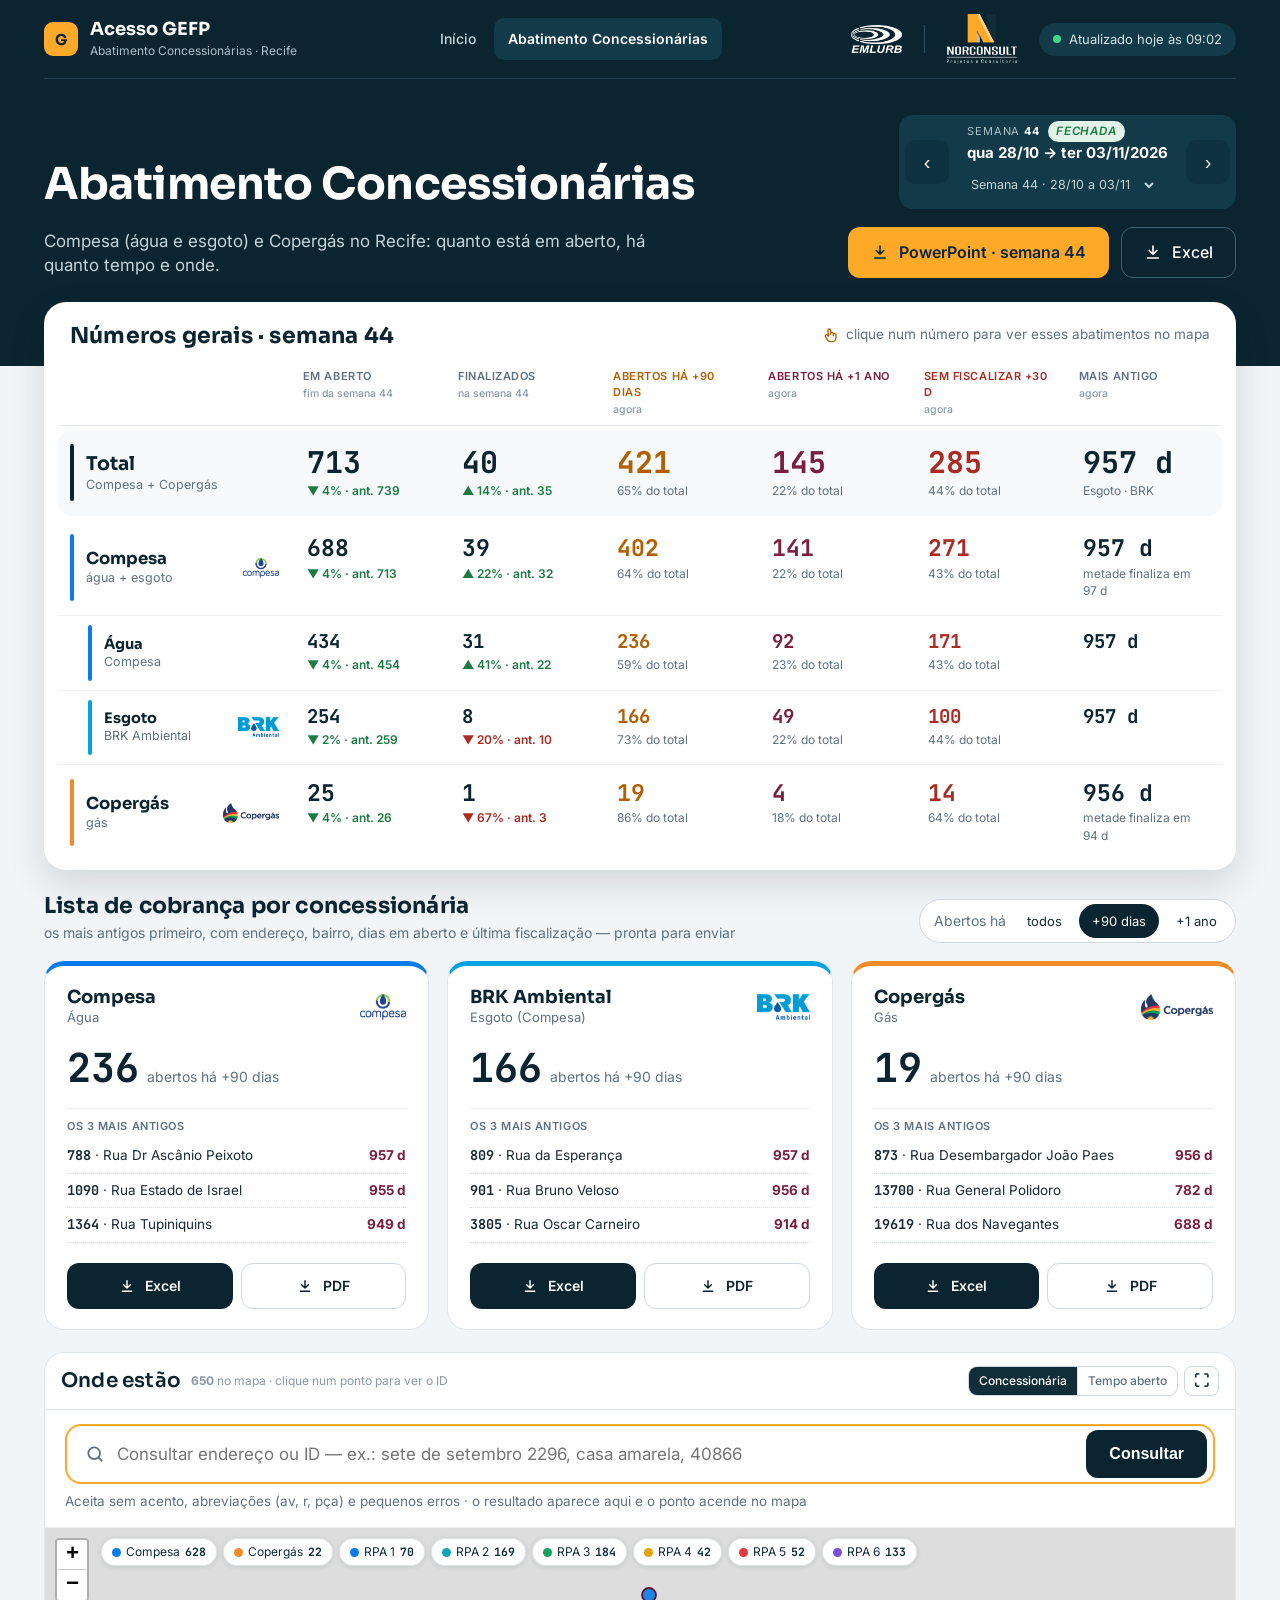
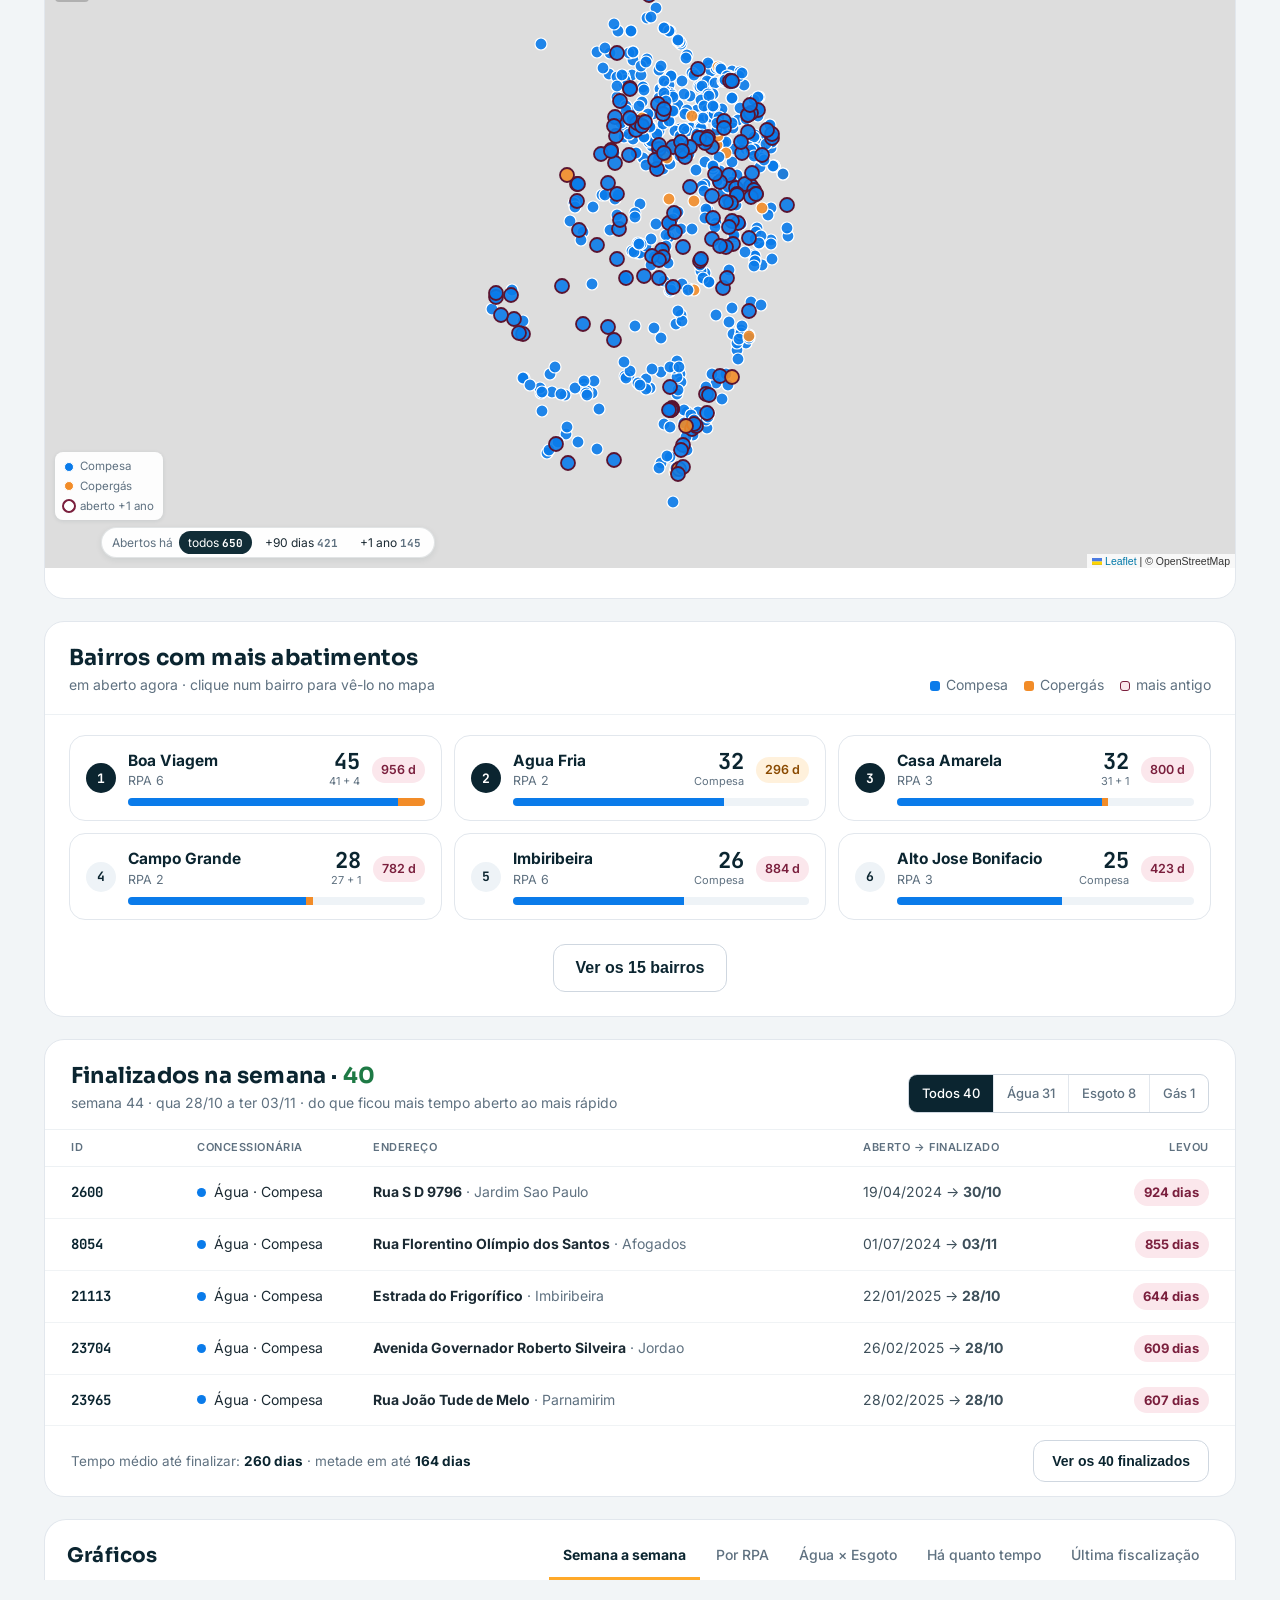
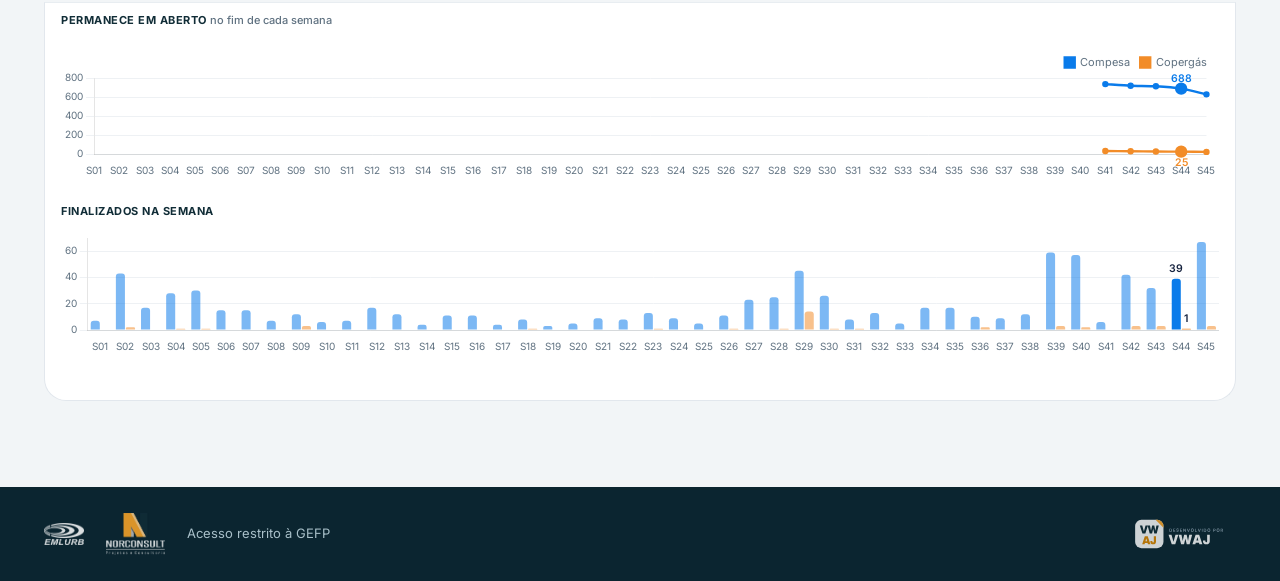
==== commit 51a72daa: "Acesso GEFP" ====
--- a/abatimento.html
+++ b/abatimento.html
@@ -10,10 +10,10 @@
 <link rel="preconnect" href="https://fonts.googleapis.com">
 <link href="https://fonts.googleapis.com/css2?family=Sora:wght@400;600;700&family=Inter:wght@400;500;600;700&family=JetBrains+Mono:wght@500;700&display=swap" rel="stylesheet">
 <link rel="stylesheet" href="static/vendor/leaflet.css">
-<link rel="stylesheet" href="static/style.css?v=1793296857">
+<link rel="stylesheet" href="static/style.css?v=1793974286">
 <script src="static/vendor/leaflet.js"></script>
 <script src="static/vendor/chart.umd.js"></script>
-<link rel="stylesheet" href="static/gefp.css?v=1793296857">
+<link rel="stylesheet" href="static/gefp.css?v=1793974286">
 </head>
 <body class="gefp estatico">
 <section class="g-topo">
@@ -28,7 +28,7 @@
         <img class="emlurb" src="static/marcas_gefp/emlurb_branco.png" alt="EMLURB">
         <span class="sep"></span>
         <img class="norcon" src="static/marcas_gefp/nc_branco.png" alt="Norconsult">
-        <span class="g-atual"><i></i>Atualizado hoje às 15:34</span>
+        <span class="g-atual"><i></i>Atualizado hoje às 09:02</span>
       </div>
     </header>
 <div class="g-heroi-ab">
@@ -44,8 +44,8 @@
       <button type="button" id="aProx" aria-label="Próxima semana" title="Próxima semana (→)">›</button>
     </div>
     <div class="g-bts">
-      <a class="g-bt lar" href="arquivos/abatimento_concessionarias_2026_semana_43.pptx" download><svg viewBox="0 0 24 24" fill="none" stroke="currentColor" stroke-width="2.2" stroke-linecap="round" stroke-linejoin="round" aria-hidden="true"><path d="M12 4v11M7 10l5 5 5-5M5 20h14"/></svg>PowerPoint · semana 43</a>
-      <a class="g-bt contorno" href="arquivos/abatimento_concessionarias_2026_semana_43.xlsx" download><svg viewBox="0 0 24 24" fill="none" stroke="currentColor" stroke-width="2.2" stroke-linecap="round" stroke-linejoin="round" aria-hidden="true"><path d="M12 4v11M7 10l5 5 5-5M5 20h14"/></svg>Excel</a>
+      <a class="g-bt lar" href="arquivos/abatimento_concessionarias_2026_semana_44.pptx" download><svg viewBox="0 0 24 24" fill="none" stroke="currentColor" stroke-width="2.2" stroke-linecap="round" stroke-linejoin="round" aria-hidden="true"><path d="M12 4v11M7 10l5 5 5-5M5 20h14"/></svg>PowerPoint · semana 44</a>
+      <a class="g-bt contorno" href="arquivos/abatimento_concessionarias_2026_semana_44.xlsx" download><svg viewBox="0 0 24 24" fill="none" stroke="currentColor" stroke-width="2.2" stroke-linecap="round" stroke-linejoin="round" aria-hidden="true"><path d="M12 4v11M7 10l5 5 5-5M5 20h14"/></svg>Excel</a>
     </div>
   </div>
 </div>
@@ -103,110 +103,110 @@
     <div class="g-bairros-leg"><span><i style="background:#0A7BEA"></i>Compesa</span><span><i style="background:#F28C28"></i>Copergás</span><span><i class="ant"></i>mais antigo</span></div>
   </div>
   <div class="g-bairros-grade" id="gBairros">
+    <button type="button" class="g-bairro" data-bairro="Boa Viagem" onclick="Ab.porBairro(this.dataset.bairro)">
+      <span class="pos">1</span>
+      <span class="nome"><b>Boa Viagem</b><small>RPA 6</small></span>
+      <span class="barra"><i style="width:91.1%;background:#0A7BEA"></i><i style="width:8.9%;background:#F28C28"></i></span>
+      <span class="tot"><b>45</b><small>41 + 4</small></span>
+      <span class="ant ano">956 d</span>
+    </button>
     <button type="button" class="g-bairro" data-bairro="Agua Fria" onclick="Ab.porBairro(this.dataset.bairro)">
-      <span class="pos">1</span>
+      <span class="pos">2</span>
       <span class="nome"><b>Agua Fria</b><small>RPA 2</small></span>
-      <span class="barra"><i style="width:100.0%;background:#0A7BEA"></i><i style="width:0.0%;background:#F28C28"></i></span>
-      <span class="tot"><b>50</b><small>Compesa</small></span>
-      <span class="ant m90">287 d</span>
-    </button>
-    <button type="button" class="g-bairro" data-bairro="Boa Viagem" onclick="Ab.porBairro(this.dataset.bairro)">
-      <span class="pos">2</span>
-      <span class="nome"><b>Boa Viagem</b><small>RPA 6</small></span>
-      <span class="barra"><i style="width:78.0%;background:#0A7BEA"></i><i style="width:8.0%;background:#F28C28"></i></span>
-      <span class="tot"><b>43</b><small>39 + 4</small></span>
-      <span class="ant ano">947 d</span>
+      <span class="barra"><i style="width:71.1%;background:#0A7BEA"></i><i style="width:0.0%;background:#F28C28"></i></span>
+      <span class="tot"><b>32</b><small>Compesa</small></span>
+      <span class="ant m90">296 d</span>
+    </button>
+    <button type="button" class="g-bairro" data-bairro="Casa Amarela" onclick="Ab.porBairro(this.dataset.bairro)">
+      <span class="pos">3</span>
+      <span class="nome"><b>Casa Amarela</b><small>RPA 3</small></span>
+      <span class="barra"><i style="width:68.9%;background:#0A7BEA"></i><i style="width:2.2%;background:#F28C28"></i></span>
+      <span class="tot"><b>32</b><small>31 + 1</small></span>
+      <span class="ant ano">800 d</span>
     </button>
     <button type="button" class="g-bairro" data-bairro="Campo Grande" onclick="Ab.porBairro(this.dataset.bairro)">
-      <span class="pos">3</span>
+      <span class="pos">4</span>
       <span class="nome"><b>Campo Grande</b><small>RPA 2</small></span>
-      <span class="barra"><i style="width:80.0%;background:#0A7BEA"></i><i style="width:4.0%;background:#F28C28"></i></span>
-      <span class="tot"><b>42</b><small>40 + 2</small></span>
-      <span class="ant ano">773 d</span>
-    </button>
-    <button type="button" class="g-bairro" data-bairro="Casa Amarela" onclick="Ab.porBairro(this.dataset.bairro)">
-      <span class="pos">4</span>
-      <span class="nome"><b>Casa Amarela</b><small>RPA 3</small></span>
-      <span class="barra"><i style="width:62.0%;background:#0A7BEA"></i><i style="width:2.0%;background:#F28C28"></i></span>
-      <span class="tot"><b>32</b><small>31 + 1</small></span>
-      <span class="ant ano">791 d</span>
+      <span class="barra"><i style="width:60.0%;background:#0A7BEA"></i><i style="width:2.2%;background:#F28C28"></i></span>
+      <span class="tot"><b>28</b><small>27 + 1</small></span>
+      <span class="ant ano">782 d</span>
     </button>
     <button type="button" class="g-bairro" data-bairro="Imbiribeira" onclick="Ab.porBairro(this.dataset.bairro)">
       <span class="pos">5</span>
       <span class="nome"><b>Imbiribeira</b><small>RPA 6</small></span>
-      <span class="barra"><i style="width:52.0%;background:#0A7BEA"></i><i style="width:0.0%;background:#F28C28"></i></span>
+      <span class="barra"><i style="width:57.8%;background:#0A7BEA"></i><i style="width:0.0%;background:#F28C28"></i></span>
       <span class="tot"><b>26</b><small>Compesa</small></span>
-      <span class="ant ano">875 d</span>
+      <span class="ant ano">884 d</span>
     </button>
     <button type="button" class="g-bairro" data-bairro="Alto Jose Bonifacio" onclick="Ab.porBairro(this.dataset.bairro)">
       <span class="pos">6</span>
       <span class="nome"><b>Alto Jose Bonifacio</b><small>RPA 3</small></span>
-      <span class="barra"><i style="width:50.0%;background:#0A7BEA"></i><i style="width:0.0%;background:#F28C28"></i></span>
+      <span class="barra"><i style="width:55.6%;background:#0A7BEA"></i><i style="width:0.0%;background:#F28C28"></i></span>
       <span class="tot"><b>25</b><small>Compesa</small></span>
-      <span class="ant ano">414 d</span>
+      <span class="ant ano">423 d</span>
+    </button>
+    <button type="button" class="g-bairro extra" data-bairro="Boa Vista" onclick="Ab.porBairro(this.dataset.bairro)">
+      <span class="pos">7</span>
+      <span class="nome"><b>Boa Vista</b><small>RPA 1</small></span>
+      <span class="barra"><i style="width:44.4%;background:#0A7BEA"></i><i style="width:0.0%;background:#F28C28"></i></span>
+      <span class="tot"><b>20</b><small>Compesa</small></span>
+      <span class="ant ano">921 d</span>
+    </button>
+    <button type="button" class="g-bairro extra" data-bairro="Tamarineira" onclick="Ab.porBairro(this.dataset.bairro)">
+      <span class="pos">8</span>
+      <span class="nome"><b>Tamarineira</b><small>RPA 3</small></span>
+      <span class="barra"><i style="width:42.2%;background:#0A7BEA"></i><i style="width:0.0%;background:#F28C28"></i></span>
+      <span class="tot"><b>19</b><small>Compesa</small></span>
+      <span class="ant ano">914 d</span>
+    </button>
+    <button type="button" class="g-bairro extra" data-bairro="Dois Unidos" onclick="Ab.porBairro(this.dataset.bairro)">
+      <span class="pos">9</span>
+      <span class="nome"><b>Dois Unidos</b><small>RPA 2</small></span>
+      <span class="barra"><i style="width:42.2%;background:#0A7BEA"></i><i style="width:0.0%;background:#F28C28"></i></span>
+      <span class="tot"><b>19</b><small>Compesa</small></span>
+      <span class="ant m90">353 d</span>
+    </button>
+    <button type="button" class="g-bairro extra" data-bairro="Pina" onclick="Ab.porBairro(this.dataset.bairro)">
+      <span class="pos">10</span>
+      <span class="nome"><b>Pina</b><small>RPA 6</small></span>
+      <span class="barra"><i style="width:37.8%;background:#0A7BEA"></i><i style="width:2.2%;background:#F28C28"></i></span>
+      <span class="tot"><b>18</b><small>17 + 1</small></span>
+      <span class="ant ano">667 d</span>
     </button>
     <button type="button" class="g-bairro extra" data-bairro="Santo Amaro" onclick="Ab.porBairro(this.dataset.bairro)">
-      <span class="pos">7</span>
+      <span class="pos">11</span>
       <span class="nome"><b>Santo Amaro</b><small>RPA 1</small></span>
-      <span class="barra"><i style="width:44.0%;background:#0A7BEA"></i><i style="width:4.0%;background:#F28C28"></i></span>
-      <span class="tot"><b>24</b><small>22 + 2</small></span>
-      <span class="ant ano">940 d</span>
-    </button>
-    <button type="button" class="g-bairro extra" data-bairro="Dois Unidos" onclick="Ab.porBairro(this.dataset.bairro)">
-      <span class="pos">8</span>
-      <span class="nome"><b>Dois Unidos</b><small>RPA 2</small></span>
-      <span class="barra"><i style="width:46.0%;background:#0A7BEA"></i><i style="width:0.0%;background:#F28C28"></i></span>
-      <span class="tot"><b>23</b><small>Compesa</small></span>
-      <span class="ant m90">344 d</span>
-    </button>
-    <button type="button" class="g-bairro extra" data-bairro="Boa Vista" onclick="Ab.porBairro(this.dataset.bairro)">
-      <span class="pos">9</span>
-      <span class="nome"><b>Boa Vista</b><small>RPA 1</small></span>
-      <span class="barra"><i style="width:40.0%;background:#0A7BEA"></i><i style="width:2.0%;background:#F28C28"></i></span>
-      <span class="tot"><b>21</b><small>20 + 1</small></span>
-      <span class="ant ano">912 d</span>
-    </button>
-    <button type="button" class="g-bairro extra" data-bairro="Tamarineira" onclick="Ab.porBairro(this.dataset.bairro)">
-      <span class="pos">10</span>
-      <span class="nome"><b>Tamarineira</b><small>RPA 3</small></span>
-      <span class="barra"><i style="width:40.0%;background:#0A7BEA"></i><i style="width:0.0%;background:#F28C28"></i></span>
-      <span class="tot"><b>20</b><small>Compesa</small></span>
-      <span class="ant ano">905 d</span>
-    </button>
-    <button type="button" class="g-bairro extra" data-bairro="Pina" onclick="Ab.porBairro(this.dataset.bairro)">
-      <span class="pos">11</span>
-      <span class="nome"><b>Pina</b><small>RPA 6</small></span>
-      <span class="barra"><i style="width:34.0%;background:#0A7BEA"></i><i style="width:2.0%;background:#F28C28"></i></span>
-      <span class="tot"><b>18</b><small>17 + 1</small></span>
-      <span class="ant ano">658 d</span>
+      <span class="barra"><i style="width:31.1%;background:#0A7BEA"></i><i style="width:4.4%;background:#F28C28"></i></span>
+      <span class="tot"><b>16</b><small>14 + 2</small></span>
+      <span class="ant ano">949 d</span>
+    </button>
+    <button type="button" class="g-bairro extra" data-bairro="Cohab" onclick="Ab.porBairro(this.dataset.bairro)">
+      <span class="pos">12</span>
+      <span class="nome"><b>Cohab</b><small>RPA 6</small></span>
+      <span class="barra"><i style="width:35.6%;background:#0A7BEA"></i><i style="width:0.0%;background:#F28C28"></i></span>
+      <span class="tot"><b>16</b><small>Compesa</small></span>
+      <span class="ant ano">577 d</span>
+    </button>
+    <button type="button" class="g-bairro extra" data-bairro="Afogados" onclick="Ab.porBairro(this.dataset.bairro)">
+      <span class="pos">13</span>
+      <span class="nome"><b>Afogados</b><small>RPA 5</small></span>
+      <span class="barra"><i style="width:31.1%;background:#0A7BEA"></i><i style="width:0.0%;background:#F28C28"></i></span>
+      <span class="tot"><b>14</b><small>Compesa</small></span>
+      <span class="ant ano">765 d</span>
     </button>
     <button type="button" class="g-bairro extra" data-bairro="Arruda" onclick="Ab.porBairro(this.dataset.bairro)">
-      <span class="pos">12</span>
+      <span class="pos">14</span>
       <span class="nome"><b>Arruda</b><small>RPA 2</small></span>
-      <span class="barra"><i style="width:32.0%;background:#0A7BEA"></i><i style="width:4.0%;background:#F28C28"></i></span>
-      <span class="tot"><b>18</b><small>16 + 2</small></span>
-      <span class="ant ano">923 d</span>
-    </button>
-    <button type="button" class="g-bairro extra" data-bairro="Cohab" onclick="Ab.porBairro(this.dataset.bairro)">
-      <span class="pos">13</span>
-      <span class="nome"><b>Cohab</b><small>RPA 6</small></span>
-      <span class="barra"><i style="width:34.0%;background:#0A7BEA"></i><i style="width:0.0%;background:#F28C28"></i></span>
-      <span class="tot"><b>17</b><small>Compesa</small></span>
-      <span class="ant ano">568 d</span>
-    </button>
-    <button type="button" class="g-bairro extra" data-bairro="Beberibe" onclick="Ab.porBairro(this.dataset.bairro)">
-      <span class="pos">14</span>
-      <span class="nome"><b>Beberibe</b><small>RPA 2</small></span>
-      <span class="barra"><i style="width:30.0%;background:#0A7BEA"></i><i style="width:2.0%;background:#F28C28"></i></span>
-      <span class="tot"><b>16</b><small>15 + 1</small></span>
-      <span class="ant m90">231 d</span>
+      <span class="barra"><i style="width:24.4%;background:#0A7BEA"></i><i style="width:4.4%;background:#F28C28"></i></span>
+      <span class="tot"><b>13</b><small>11 + 2</small></span>
+      <span class="ant ano">716 d</span>
     </button>
     <button type="button" class="g-bairro extra" data-bairro="Porto da Madeira" onclick="Ab.porBairro(this.dataset.bairro)">
       <span class="pos">15</span>
       <span class="nome"><b>Porto da Madeira</b><small>RPA 2</small></span>
-      <span class="barra"><i style="width:30.0%;background:#0A7BEA"></i><i style="width:0.0%;background:#F28C28"></i></span>
-      <span class="tot"><b>15</b><small>Compesa</small></span>
-      <span class="ant ano">511 d</span>
+      <span class="barra"><i style="width:28.9%;background:#0A7BEA"></i><i style="width:0.0%;background:#F28C28"></i></span>
+      <span class="tot"><b>13</b><small>Compesa</small></span>
+      <span class="ant ano">460 d</span>
     </button>
   </div>
   <div class="g-bairros-pe"><button type="button" class="g-bt contorno-claro" id="gBairrosMais" onclick="const g=document.getElementById('gBairros');g.classList.toggle('todos');this.textContent=g.classList.contains('todos')?'Mostrar só os 6 primeiros':'Ver os 15 bairros'">Ver os 15 bairros</button></div>
@@ -290,9 +290,9 @@
 })();
 </script>
 <script>window.CARTO={key:"",estilo:"light_all",osm:true};window.ESTATICO=true;window.GEFP=true;window.SIGA_URL="https://novosiga.rdmapps.com.br/pt-BR/service_orders/details?q%5Bid_eq%5D={id}";window.SIGA_URL_RESUMO="https://novosiga.rdmapps.com.br/pt-BR/service_orders/summary?q%5Bid_eq%5D={id}";</script>
-<script src="static/painel.js?v=1793296857"></script>
+<script src="static/painel.js?v=1793974286"></script>
 <script>
-const D={"agora": {"Compesa": {"abertos": 714, "acima_365": 154, "acima_90": 466, "agua": 456, "dias_ate_finalizar": 91, "esgoto": 258, "finalizados_ano": 723, "finalizados_ano_sub": {"Esgoto": 245, "Água": 478}, "fisc": [{"faixa": "até 15 d", "n": 237}, {"faixa": "16–30 d", "n": 136}, {"faixa": "31–60 d", "n": 89}, {"faixa": "+60 d", "n": 252}], "idade": [{"faixa": "até 30 d", "n": 109}, {"faixa": "31–90 d", "n": 139}, {"faixa": "91–180 d", "n": 123}, {"faixa": "181–365 d", "n": 189}, {"faixa": "+1 ano", "n": 154}], "idade_media": 243, "mais_antigo": 948, "nunca_fisc": 0, "sem_fisc": 341}, "Copergás": {"abertos": 25, "acima_365": 4, "acima_90": 21, "agua": 0, "dias_ate_finalizar": 83, "esgoto": 0, "finalizados_ano": 40, "fisc": [{"faixa": "até 15 d", "n": 5}, {"faixa": "16–30 d", "n": 5}, {"faixa": "31–60 d", "n": 2}, {"faixa": "+60 d", "n": 13}], "idade": [{"faixa": "até 30 d", "n": 1}, {"faixa": "31–90 d", "n": 3}, {"faixa": "91–180 d", "n": 5}, {"faixa": "181–365 d", "n": 12}, {"faixa": "+1 ano", "n": 4}], "idade_media": 280, "mais_antigo": 947, "nunca_fisc": 0, "sem_fisc": 15}}, "ano": 2026, "bairros": [{"bairro": "Agua Fria", "compesa": 50, "copergas": 0, "mais_antigo": 287, "n": 50, "rpa": "RPA 2"}, {"bairro": "Boa Viagem", "compesa": 39, "copergas": 4, "mais_antigo": 947, "n": 43, "rpa": "RPA 6"}, {"bairro": "Campo Grande", "compesa": 40, "copergas": 2, "mais_antigo": 773, "n": 42, "rpa": "RPA 2"}, {"bairro": "Casa Amarela", "compesa": 31, "copergas": 1, "mais_antigo": 791, "n": 32, "rpa": "RPA 3"}, {"bairro": "Imbiribeira", "compesa": 26, "copergas": 0, "mais_antigo": 875, "n": 26, "rpa": "RPA 6"}, {"bairro": "Alto Jose Bonifacio", "compesa": 25, "copergas": 0, "mais_antigo": 414, "n": 25, "rpa": "RPA 3"}, {"bairro": "Santo Amaro", "compesa": 22, "copergas": 2, "mais_antigo": 940, "n": 24, "rpa": "RPA 1"}, {"bairro": "Dois Unidos", "compesa": 23, "copergas": 0, "mais_antigo": 344, "n": 23, "rpa": "RPA 2"}, {"bairro": "Boa Vista", "compesa": 20, "copergas": 1, "mais_antigo": 912, "n": 21, "rpa": "RPA 1"}, {"bairro": "Tamarineira", "compesa": 20, "copergas": 0, "mais_antigo": 905, "n": 20, "rpa": "RPA 3"}, {"bairro": "Pina", "compesa": 17, "copergas": 1, "mais_antigo": 658, "n": 18, "rpa": "RPA 6"}, {"bairro": "Arruda", "compesa": 16, "copergas": 2, "mais_antigo": 923, "n": 18, "rpa": "RPA 2"}, {"bairro": "Cohab", "compesa": 17, "copergas": 0, "mais_antigo": 568, "n": 17, "rpa": "RPA 6"}, {"bairro": "Beberibe", "compesa": 15, "copergas": 1, "mais_antigo": 231, "n": 16, "rpa": "RPA 2"}, {"bairro": "Porto da Madeira", "compesa": 15, "copergas": 0, "mais_antigo": 511, "n": 15, "rpa": "RPA 2"}], "concs": ["Compesa", "Copergás"], "cores": {"Compesa": "#0A7BEA", "Copergás": "#F28C28"}, "fins": {"2026_33": [{"abertura": "2025-12-23", "bairro": "Brasilia Teimosa", "conc": "Compesa", "dias": 237, "fim": "2026-08-17", "logradouro": "Rua Francisco Valpassos", "os_id": "44187", "rpa": "RPA 6", "sub": "Esgoto", "trecho": "numero 612b"}, {"abertura": "2026-05-11", "bairro": "Cohab", "conc": "Compesa", "dias": 94, "fim": "2026-08-13", "logradouro": "Rua Luiz Malheiros", "os_id": "51552", "rpa": "RPA 6", "sub": "Esgoto", "trecho": "numero 26"}, {"abertura": "2026-07-23", "bairro": "Brasilia Teimosa", "conc": "Compesa", "dias": 25, "fim": "2026-08-17", "logradouro": "Rua Francisco Valpassos", "os_id": "56152", "rpa": "RPA 6", "sub": "Esgoto", "trecho": "numero 103a"}, {"abertura": "2026-08-04", "bairro": "Casa Forte", "conc": "Compesa", "dias": 8, "fim": "2026-08-12", "logradouro": "Avenida Dezessete de Agosto", "os_id": "56799", "rpa": "RPA 3", "sub": "Água", "trecho": "Em frente ao número 1472 (perigo)"}, {"abertura": "2026-08-14", "bairro": "Parnamirim", "conc": "Compesa", "dias": 3, "fim": "2026-08-17", "logradouro": "Avenida Parnamirim", "os_id": "57308", "rpa": "RPA 3", "sub": "Esgoto", "trecho": "Em frente ao número 375 tampão"}], "2026_34": [{"abertura": "2025-02-28", "bairro": "Parnamirim", "conc": "Compesa", "dias": 543, "fim": "2026-08-25", "logradouro": "Rua Muniz Tavares", "os_id": "23969", "rpa": "RPA 3", "sub": "Esgoto", "trecho": "em frente ao número 147 obs, poço com abatimento, possivelmente Compesa."}, {"abertura": "2025-10-29", "bairro": "Pina", "conc": "Compesa", "dias": 300, "fim": "2026-08-25", "logradouro": "Rua Capitão Rebelinho", "os_id": "41417", "rpa": "RPA 6", "sub": "Água", "trecho": "com rua Ondina"}, {"abertura": "2026-01-30", "bairro": "Linha do Tiro", "conc": "Compesa", "dias": 207, "fim": "2026-08-25", "logradouro": "Rua Alto dos Coqueiros", "os_id": "45935", "rpa": "RPA 2", "sub": "Água", "trecho": "frente ao nro 105"}, {"abertura": "2026-02-23", "bairro": "Brejo de Beberibe", "conc": "Compesa", "dias": 182, "fim": "2026-08-24", "logradouro": "Avenida Vereador Otacílio Azevedo", "os_id": "47018", "rpa": "RPA 3", "sub": "Água", "trecho": "Em frente ao colégio Rotary Nova Descoberta"}, {"abertura": "2026-03-03", "bairro": "Torre", "conc": "Compesa", "dias": 175, "fim": "2026-08-25", "logradouro": "Praça Professor Barreto Campello", "os_id": "47721", "rpa": "RPA 4", "sub": "Esgoto", "trecho": "Encontro com a Rua Diogo Álvares"}, {"abertura": "2026-04-08", "bairro": "Bomba do Hemeterio", "conc": "Compesa", "dias": 138, "fim": "2026-08-24", "logradouro": "Rua Arlindo Cisneiros", "os_id": "49865", "rpa": "RPA 2", "sub": "Água", "trecho": "643"}, {"abertura": "2026-04-28", "bairro": "Madalena", "conc": "Compesa", "dias": 119, "fim": "2026-08-25", "logradouro": "Rua José Osório", "os_id": "50929", "rpa": "RPA 4", "sub": "Água", "trecho": "frente ao nro 77 (lado oposto)"}, {"abertura": "2026-05-29", "bairro": "Boa Viagem", "conc": "Compesa", "dias": 84, "fim": "2026-08-21", "logradouro": "Avenida Engenheiro Domingos Ferreira", "os_id": "52670", "rpa": "RPA 6", "sub": "Esgoto", "trecho": "com rua Pereira da Costa"}, {"abertura": "2026-06-15", "bairro": "Cordeiro", "conc": "Compesa", "dias": 71, "fim": "2026-08-25", "logradouro": "Rua N S de Lourdes", "os_id": "53525", "rpa": "RPA 4", "sub": "Água", "trecho": "frente ao nro 56"}, {"abertura": "2026-06-16", "bairro": "Cohab", "conc": "Compesa", "dias": 69, "fim": "2026-08-24", "logradouro": "Rua Vale do Cariri", "os_id": "53691", "rpa": "RPA 6", "sub": "Esgoto", "trecho": "mel delícias"}, {"abertura": "2026-06-25", "bairro": "Boa Viagem", "conc": "Compesa", "dias": 61, "fim": "2026-08-25", "logradouro": "Rua Santa Leonor", "os_id": "54087", "rpa": "RPA 6", "sub": "Esgoto", "trecho": "com rua dr Zamenhof"}, {"abertura": "2026-07-07", "bairro": "Madalena", "conc": "Compesa", "dias": 49, "fim": "2026-08-25", "logradouro": "Rua Padre Landim", "os_id": "54870", "rpa": "RPA 4", "sub": "Esgoto", "trecho": "frente ao nro 320"}, {"abertura": "2026-07-10", "bairro": "Ilha do Retiro", "conc": "Compesa", "dias": 46, "fim": "2026-08-25", "logradouro": "Rua Padre Gabriel Mousinho", "os_id": "55219", "rpa": "RPA 4", "sub": "Esgoto", "trecho": "Frente ao nro 142"}, {"abertura": "2026-07-28", "bairro": "Casa Amarela", "conc": "Compesa", "dias": 28, "fim": "2026-08-25", "logradouro": "Rua Oscar Pinto", "os_id": "56446", "rpa": "RPA 3", "sub": "Água", "trecho": "oposto ao N 317"}, {"abertura": "2026-07-27", "bairro": "Dois Unidos", "conc": "Compesa", "dias": 28, "fim": "2026-08-24", "logradouro": "Avenida Vereador Otacílio Azevedo", "os_id": "56366", "rpa": "RPA 2", "sub": "Água", "trecho": "792A"}, {"abertura": "2026-08-12", "bairro": "Vasco da Gama", "conc": "Compesa", "dias": 7, "fim": "2026-08-19", "logradouro": "Rua Dois de Fevereiro", "os_id": "57190", "rpa": "RPA 3", "sub": "Água", "trecho": "Encontro com a Rua Córrego do Ouro Vala aberta"}, {"abertura": "2026-08-14", "bairro": "Pina", "conc": "Compesa", "dias": 7, "fim": "2026-08-21", "logradouro": "Avenida Conselheiro Aguiar", "os_id": "57344", "rpa": "RPA 6", "sub": "Esgoto", "trecho": "numero 4189"}], "2026_35": [{"abertura": "2024-06-12", "bairro": "Boa Viagem", "conc": "Compesa", "dias": 810, "fim": "2026-08-31", "logradouro": "Rua Almirante Saldanha da Gama", "os_id": "6132", "rpa": "RPA 6", "sub": "Água", "trecho": "numero 43"}, {"abertura": "2024-12-18", "bairro": "Areias", "conc": "Compesa", "dias": 618, "fim": "2026-08-28", "logradouro": "Rua Novo Horizonte", "os_id": "19507", "rpa": "RPA 5", "sub": "Água", "trecho": "Em frente ao n 174"}, {"abertura": "2025-04-04", "bairro": "Torroes", "conc": "Compesa", "dias": 511, "fim": "2026-08-28", "logradouro": "Rua Confederação do Equador", "os_id": "25841", "rpa": "RPA 4", "sub": "Água", "trecho": "N 110"}, {"abertura": "2025-09-04", "bairro": "Iputinga", "conc": "Compesa", "dias": 356, "fim": "2026-08-26", "logradouro": "Rua Professor Bandeira", "os_id": "37565", "rpa": "RPA 4", "sub": "Água", "trecho": "N 335"}, {"abertura": "2026-02-13", "bairro": "Alto Jose Bonifacio", "conc": "Compesa", "dias": 199, "fim": "2026-08-31", "logradouro": "Rua Alto José Bonifácio", "os_id": "46677", "rpa": "RPA 3", "sub": "Água", "trecho": "Encontro com a Rua Córrego do Euclides"}, {"abertura": "2026-02-23", "bairro": "Torroes", "conc": "Compesa", "dias": 184, "fim": "2026-08-26", "logradouro": "Rua Ocidental", "os_id": "47079", "rpa": "RPA 4", "sub": "Água", "trecho": "N 138"}, {"abertura": "2026-02-25", "bairro": "Torroes", "conc": "Compesa", "dias": 184, "fim": "2026-08-28", "logradouro": "Rua Zumbi dos Palmares", "os_id": "47282", "rpa": "RPA 4", "sub": "Esgoto", "trecho": "N 35 em frente ao colégio educacional Pedro Hermínio"}, {"abertura": "2026-03-11", "bairro": "Boa Viagem", "conc": "Compesa", "dias": 169, "fim": "2026-08-27", "logradouro": "Rua Desembargador João Paes", "os_id": "48164", "rpa": "RPA 6", "sub": "Água", "trecho": "restaurante d mica"}, {"abertura": "2026-03-18", "bairro": "Encruzilhada", "conc": "Compesa", "dias": 166, "fim": "2026-08-31", "logradouro": "Rua Professor Otávio de Freitas", "os_id": "48623", "rpa": "RPA 2", "sub": "Esgoto", "trecho": "numero 386"}, {"abertura": "2026-03-25", "bairro": "Torroes", "conc": "Compesa", "dias": 156, "fim": "2026-08-28", "logradouro": "Rua Epaminondas Cristóvão de Oliveira", "os_id": "48973", "rpa": "RPA 4", "sub": "Água", "trecho": "Encontro com a Br232 (Abdias de Carvalho)"}, {"abertura": "2026-04-09", "bairro": "Cohab", "conc": "Compesa", "dias": 141, "fim": "2026-08-28", "logradouro": "Avenida Chapada do Araripe", "os_id": "49920", "rpa": "RPA 6", "sub": "Água", "trecho": "numero 118j"}, {"abertura": "2026-05-15", "bairro": "Afogados", "conc": "Compesa", "dias": 105, "fim": "2026-08-28", "logradouro": "Rua da Paz", "os_id": "51828", "rpa": "RPA 5", "sub": "Água", "trecho": "Caixa econômica/ sem pavimento"}, {"abertura": "2026-06-05", "bairro": "Mustardinha", "conc": "Compesa", "dias": 88, "fim": "2026-09-01", "logradouro": "Avenida Manoel Goncalves da Luz", "os_id": "53070", "rpa": "RPA 5", "sub": "Esgoto", "trecho": "escola sem pavimento/ Cehab"}, {"abertura": "2026-07-21", "bairro": "Toto", "conc": "Compesa", "dias": 41, "fim": "2026-08-31", "logradouro": "Rua Papanduva", "os_id": "55812", "rpa": "RPA 5", "sub": "Esgoto", "trecho": "62/1"}, {"abertura": "2026-07-20", "bairro": "Cohab", "conc": "Compesa", "dias": 39, "fim": "2026-08-28", "logradouro": "Rua Morro do Pilar", "os_id": "55766", "rpa": "RPA 6", "sub": "Água", "trecho": "terminal de ônibus"}, {"abertura": "2026-08-19", "bairro": "Encruzilhada", "conc": "Compesa", "dias": 7, "fim": "2026-08-26", "logradouro": "Avenida Beberibe", "os_id": "57552", "rpa": "RPA 2", "sub": "Água", "trecho": "esquina com a Rua Pedro Alves e o posto de gasolina Ipiranga. obs, buraco em via"}, {"abertura": "2026-08-25", "bairro": "Dois Irmaos", "conc": "Compesa", "dias": 6, "fim": "2026-08-31", "logradouro": "Rua Dois Irmãos", "os_id": "57853", "rpa": "RPA 3", "sub": "Água", "trecho": "Encontro com a Avenida da Recuperação"}], "2026_36": [{"abertura": "2024-07-02", "bairro": "Cohab", "conc": "Compesa", "dias": 792, "fim": "2026-09-02", "logradouro": "Avenida Jornalista Costa Porto", "os_id": "8124", "rpa": "RPA 6", "sub": "Água", "trecho": "numero 1275"}, {"abertura": "2025-09-24", "bairro": "Boa Viagem", "conc": "Compesa", "dias": 343, "fim": "2026-09-02", "logradouro": "Rua Ernesto de Paula Santos", "os_id": "38962", "rpa": "RPA 6", "sub": "Água", "trecho": "com Av conselheiro Aguiar"}, {"abertura": "2026-05-07", "bairro": "Caxanga", "conc": "Compesa", "dias": 118, "fim": "2026-09-02", "logradouro": "Rua Pedro Ernesto", "os_id": "51417", "rpa": "RPA 4", "sub": "Esgoto", "trecho": "encontro com a Av Caxangá"}, {"abertura": "2026-05-22", "bairro": "Varzea", "conc": "Compesa", "dias": 103, "fim": "2026-09-02", "logradouro": "Avenida Barão de Bonito", "os_id": "52330", "rpa": "RPA 4", "sub": "Esgoto", "trecho": "encontro com Av Caxangá"}, {"abertura": "2026-06-19", "bairro": "Arruda", "conc": "Copergás", "dias": 76, "fim": "2026-09-03", "logradouro": "Avenida Beberibe", "os_id": "53975", "rpa": "RPA 2", "sub": "Gás", "trecho": "próximo ao cruzamento com av professor José dos anjos"}, {"abertura": "2026-07-01", "bairro": "Boa Viagem", "conc": "Compesa", "dias": 65, "fim": "2026-09-04", "logradouro": "Rua General Americano Freire", "os_id": "54445", "rpa": "RPA 6", "sub": "Esgoto", "trecho": "numero 279"}, {"abertura": "2026-07-20", "bairro": "Afogados", "conc": "Compesa", "dias": 45, "fim": "2026-09-03", "logradouro": "Rua Coronel Alfredo Duarte", "os_id": "55687", "rpa": "RPA 5", "sub": "Esgoto", "trecho": "C) Rua Joinville ( Perigo)"}, {"abertura": "2026-07-28", "bairro": "Cohab", "conc": "Compesa", "dias": 42, "fim": "2026-09-08", "logradouro": "Avenida Pernambuco", "os_id": "56501", "rpa": "RPA 6", "sub": "Esgoto", "trecho": "numero 44"}, {"abertura": "2026-08-04", "bairro": "Parnamirim", "conc": "Compesa", "dias": 29, "fim": "2026-09-02", "logradouro": "Estrada do Encanamento", "os_id": "56800", "rpa": "RPA 3", "sub": "Água", "trecho": "Em frente ao número 782(perigo)"}, {"abertura": "2026-08-07", "bairro": "Parnamirim", "conc": "Compesa", "dias": 26, "fim": "2026-09-02", "logradouro": "Estrada do Encanamento", "os_id": "56983", "rpa": "RPA 3", "sub": "Água", "trecho": "Em frente ao Sítio da Trindade"}, {"abertura": "2026-08-10", "bairro": "Agua Fria", "conc": "Copergás", "dias": 24, "fim": "2026-09-03", "logradouro": "Rua Alegre", "os_id": "57079", "rpa": "RPA 2", "sub": "Gás", "trecho": "443"}, {"abertura": "2026-08-12", "bairro": "Tamarineira", "conc": "Compesa", "dias": 21, "fim": "2026-09-02", "logradouro": "Rua Sebastião Alves", "os_id": "57177", "rpa": "RPA 3", "sub": "Água", "trecho": "Em frente ao número 88"}], "2026_37": [{"abertura": "2024-06-18", "bairro": "Jiquia", "conc": "Compesa", "dias": 818, "fim": "2026-09-14", "logradouro": "Rua Príncipe da Beira", "os_id": "6831", "rpa": "RPA 5", "sub": "Esgoto", "trecho": "Tampão/ Frente Brk"}, {"abertura": "2026-01-26", "bairro": "Cohab", "conc": "Compesa", "dias": 226, "fim": "2026-09-09", "logradouro": "Avenida Rio Largo", "os_id": "45596", "rpa": "RPA 6", "sub": "Água", "trecho": "numero 176"}, {"abertura": "2026-03-17", "bairro": "Cohab", "conc": "Compesa", "dias": 176, "fim": "2026-09-09", "logradouro": "Rua Vale do Cariri", "os_id": "48504", "rpa": "RPA 6", "sub": "Água", "trecho": "numero 539"}, {"abertura": "2026-05-15", "bairro": "Cohab", "conc": "Compesa", "dias": 117, "fim": "2026-09-09", "logradouro": "Rua Pero Vaz de Caminha", "os_id": "51859", "rpa": "RPA 6", "sub": "Água", "trecho": "numero 87"}, {"abertura": "2026-06-18", "bairro": "Pina", "conc": "Compesa", "dias": 89, "fim": "2026-09-15", "logradouro": "Rua José Mariano Filho", "os_id": "53896", "rpa": "RPA 6", "sub": "Água", "trecho": "mercadinho quebra galho"}, {"abertura": "2026-07-09", "bairro": "Imbiribeira", "conc": "Compesa", "dias": 68, "fim": "2026-09-15", "logradouro": "Avenida General Mac Arthur", "os_id": "55142", "rpa": "RPA 6", "sub": "Água", "trecho": "maxi grão"}, {"abertura": "2026-07-21", "bairro": "Cohab", "conc": "Compesa", "dias": 50, "fim": "2026-09-09", "logradouro": "Rua Pero Vaz de Caminha", "os_id": "55836", "rpa": "RPA 6", "sub": "Esgoto", "trecho": "numero 117"}, {"abertura": "2026-07-29", "bairro": "Espinheiro", "conc": "Compesa", "dias": 43, "fim": "2026-09-10", "logradouro": "Rua do Espinheiro", "os_id": "56533", "rpa": "RPA 3", "sub": "Água", "trecho": "N 800"}, {"abertura": "2026-08-25", "bairro": "Alto Jose Bonifacio", "conc": "Compesa", "dias": 15, "fim": "2026-09-09", "logradouro": "Rua Córrego do Euclides", "os_id": "57896", "rpa": "RPA 3", "sub": "Água", "trecho": "Em frente a ETT Bebidas"}], "2026_38": [{"abertura": "2024-04-24", "bairro": "Prado", "conc": "Compesa", "dias": 875, "fim": "2026-09-16", "logradouro": "Rua Hércules Florence", "os_id": "2992", "rpa": "RPA 4", "sub": "Água", "trecho": "99( risco)"}, {"abertura": "2025-12-18", "bairro": "Boa Viagem", "conc": "Compesa", "dias": 274, "fim": "2026-09-18", "logradouro": "Rua Petrolina", "os_id": "44086", "rpa": "RPA 6", "sub": "Esgoto", "trecho": "numero 191"}, {"abertura": "2026-01-13", "bairro": "Jardim Sao Paulo", "conc": "Compesa", "dias": 246, "fim": "2026-09-16", "logradouro": "Rua João de Andrade", "os_id": "44827", "rpa": "RPA 5", "sub": "Água", "trecho": "42 sem pavimento"}, {"abertura": "2026-01-27", "bairro": "Espinheiro", "conc": "Compesa", "dias": 238, "fim": "2026-09-22", "logradouro": "Rua Marquês do Paraná", "os_id": "45733", "rpa": "RPA 3", "sub": "Água", "trecho": "Encontro com a Av João de Barros"}, {"abertura": "2026-06-16", "bairro": "Vasco da Gama", "conc": "Compesa", "dias": 92, "fim": "2026-09-16", "logradouro": "Rua Vasco da Gama", "os_id": "53662", "rpa": "RPA 3", "sub": "Água", "trecho": "Em frente ao número 517 (perigo)"}, {"abertura": "2026-07-17", "bairro": "Boa Viagem", "conc": "Compesa", "dias": 63, "fim": "2026-09-18", "logradouro": "Rua Coronel Benedito Chaves", "os_id": "55584", "rpa": "RPA 6", "sub": "Esgoto", "trecho": "com rua dos Navegantes"}, {"abertura": "2026-07-23", "bairro": "Brasilia Teimosa", "conc": "Compesa", "dias": 56, "fim": "2026-09-17", "logradouro": "Rua Arabaiana", "os_id": "56138", "rpa": "RPA 6", "sub": "Esgoto", "trecho": "com rua Medusa"}, {"abertura": "2026-08-11", "bairro": "Casa Amarela", "conc": "Compesa", "dias": 38, "fim": "2026-09-18", "logradouro": "Rua Arnoldo Magalhães", "os_id": "57104", "rpa": "RPA 3", "sub": "Água", "trecho": "Em frente ao número 79"}, {"abertura": "2026-08-25", "bairro": "Alto Jose Bonifacio", "conc": "Compesa", "dias": 27, "fim": "2026-09-21", "logradouro": "Rua Córrego do Euclides", "os_id": "57923", "rpa": "RPA 3", "sub": "Água", "trecho": "Em frente ao número 537"}, {"abertura": "2026-09-02", "bairro": "Parnamirim", "conc": "Compesa", "dias": 16, "fim": "2026-09-18", "logradouro": "Estrada do Encanamento", "os_id": "58396", "rpa": "RPA 3", "sub": "Água", "trecho": "Encontro com a Rua da Harmonia"}, {"abertura": "2026-09-09", "bairro": "Cohab", "conc": "Compesa", "dias": 13, "fim": "2026-09-22", "logradouro": "Rua Coronel Vilagran", "os_id": "58815", "rpa": "RPA 6", "sub": "Esgoto", "trecho": "numero 116"}, {"abertura": "2026-09-08", "bairro": "Gracas", "conc": "Compesa", "dias": 10, "fim": "2026-09-18", "logradouro": "Rua Amélia", "os_id": "58756", "rpa": "RPA 3", "sub": "Água", "trecho": "Encontro com a Avenida Rosa e Silva"}], "2026_39": [{"abertura": "2024-11-25", "bairro": "Santana", "conc": "Compesa", "dias": 669, "fim": "2026-09-25", "logradouro": "Rua Amaraji", "os_id": "18236", "rpa": "RPA 3", "sub": "Água", "trecho": "em frente ao número 44"}, {"abertura": "2025-02-13", "bairro": "Campo Grande", "conc": "Compesa", "dias": 593, "fim": "2026-09-29", "logradouro": "Rua Dr Machado", "os_id": "22723", "rpa": "RPA 2", "sub": "Água", "trecho": "em frente ao número 617. obs, o abatimento está localizado na calçada tipo passeio"}, {"abertura": "2025-02-25", "bairro": "Imbiribeira", "conc": "Compesa", "dias": 577, "fim": "2026-09-25", "logradouro": "Rua Olivia Menelau", "os_id": "23622", "rpa": "RPA 6", "sub": "Água", "trecho": "numero 185"}, {"abertura": "2025-05-07", "bairro": "Boa Viagem", "conc": "Compesa", "dias": 506, "fim": "2026-09-25", "logradouro": "Avenida Fernando Simões Barbosa", "os_id": "27483", "rpa": "RPA 6", "sub": "Água", "trecho": "Chevrolet"}, {"abertura": "2025-08-29", "bairro": "Arruda", "conc": "Compesa", "dias": 395, "fim": "2026-09-28", "logradouro": "Rua das Moças", "os_id": "37104", "rpa": "RPA 2", "sub": "Água", "trecho": "em frente ao número 1048 obs, abatimento Compesa em calçada tipo passeio, oferecendo risco de queda na passagem dos pedestres."}, {"abertura": "2025-08-27", "bairro": "Casa Amarela", "conc": "Compesa", "dias": 393, "fim": "2026-09-24", "logradouro": "Rua Padre Lemos", "os_id": "36865", "rpa": "RPA 3", "sub": "Água", "trecho": "Encontro com a Rua Visconde de Tauany(perigo)"}, {"abertura": "2026-01-20", "bairro": "Ipsep", "conc": "Compesa", "dias": 248, "fim": "2026-09-25", "logradouro": "Rua Padre Lima e Sá", "os_id": "45266", "rpa": "RPA 6", "sub": "Esgoto", "trecho": "numero 252"}, {"abertura": "2026-01-23", "bairro": "Boa Viagem", "conc": "Compesa", "dias": 245, "fim": "2026-09-25", "logradouro": "Rua Desembargador João Paes", "os_id": "45521", "rpa": "RPA 6", "sub": "Água", "trecho": "com rua hélio Falcão"}, {"abertura": "2026-02-10", "bairro": "Gracas", "conc": "Compesa", "dias": 226, "fim": "2026-09-24", "logradouro": "Rua Manoel de Almeida", "os_id": "46484", "rpa": "RPA 3", "sub": "Esgoto", "trecho": "próximo ao parque dás graças. obs, abatimento esgoto Compesa"}, {"abertura": "2026-02-24", "bairro": "Ibura", "conc": "Compesa", "dias": 216, "fim": "2026-09-28", "logradouro": "Rua Pintor Agenor de Albuquerque César", "os_id": "47127", "rpa": "RPA 6", "sub": "Esgoto", "trecho": "ao lado do número 152"}, {"abertura": "2026-02-23", "bairro": "Imbiribeira", "conc": "Compesa", "dias": 214, "fim": "2026-09-25", "logradouro": "Rua José da Silva Lucena", "os_id": "47040", "rpa": "RPA 6", "sub": "Água", "trecho": "ferreira costa"}, {"abertura": "2026-02-23", "bairro": "Torroes", "conc": "Compesa", "dias": 214, "fim": "2026-09-25", "logradouro": "Rua Ocidental", "os_id": "47078", "rpa": "RPA 4", "sub": "Esgoto", "trecho": "com a Rua Zumbi do palmares"}, {"abertura": "2026-02-25", "bairro": "Boa Viagem", "conc": "Compesa", "dias": 212, "fim": "2026-09-25", "logradouro": "Rua Sideral", "os_id": "47258", "rpa": "RPA 6", "sub": "Esgoto", "trecho": "numero 680"}, {"abertura": "2026-03-05", "bairro": "Boa Viagem", "conc": "Copergás", "dias": 204, "fim": "2026-09-25", "logradouro": "Rua Setubal", "os_id": "47917", "rpa": "RPA 6", "sub": "Gás", "trecho": "numero 5890"}, {"abertura": "2026-03-11", "bairro": "Boa Viagem", "conc": "Compesa", "dias": 202, "fim": "2026-09-29", "logradouro": "Rua Desembargador João Paes", "os_id": "48160", "rpa": "RPA 6", "sub": "Esgoto", "trecho": "numero 1044"}, {"abertura": "2026-03-23", "bairro": "Cohab", "conc": "Compesa", "dias": 189, "fim": "2026-09-28", "logradouro": "Rua Expedicionário Francisco Vitoriano", "os_id": "48836", "rpa": "RPA 6", "sub": "Água", "trecho": "numero 120a"}, {"abertura": "2026-03-24", "bairro": "Boa Viagem", "conc": "Compesa", "dias": 189, "fim": "2026-09-29", "logradouro": "Rua Desembargador João Paes", "os_id": "48923", "rpa": "RPA 6", "sub": "Esgoto", "trecho": "numero 778"}, {"abertura": "2026-03-20", "bairro": "Imbiribeira", "conc": "Compesa", "dias": 189, "fim": "2026-09-25", "logradouro": "Rua Olivia Menelau", "os_id": "48729", "rpa": "RPA 6", "sub": "Esgoto", "trecho": "colégio Pinheiros"}, {"abertura": "2026-03-23", "bairro": "Boa Viagem", "conc": "Compesa", "dias": 186, "fim": "2026-09-25", "logradouro": "Rua Antônio Vicente", "os_id": "48850", "rpa": "RPA 6", "sub": "Esgoto", "trecho": "numero 570"}, {"abertura": "2026-03-27", "bairro": "Vasco da Gama", "conc": "Compesa", "dias": 185, "fim": "2026-09-28", "logradouro": "Rua Alto do Eucalipto", "os_id": "49208", "rpa": "RPA 3", "sub": "Água", "trecho": "oposto ao N 67"}, {"abertura": "2026-03-24", "bairro": "Boa Viagem", "conc": "Compesa", "dias": 185, "fim": "2026-09-25", "logradouro": "Avenida Hélio Falcão", "os_id": "48924", "rpa": "RPA 6", "sub": "Esgoto", "trecho": "com rua Carlos Pereira"}, {"abertura": "2026-03-24", "bairro": "Vasco da Gama", "conc": "Compesa", "dias": 183, "fim": "2026-09-23", "logradouro": "Rua Miguel Carneiro", "os_id": "48951", "rpa": "RPA 3", "sub": "Água", "trecho": "N 52"}, {"abertura": "2026-03-31", "bairro": "Boa Viagem", "conc": "Compesa", "dias": 182, "fim": "2026-09-29", "logradouro": "Rua Major Armando de Souza Mello", "os_id": "49313", "rpa": "RPA 6", "sub": "Água", "trecho": "ao lado da rua general salgado"}, {"abertura": "2026-03-31", "bairro": "Poco", "conc": "Compesa", "dias": 178, "fim": "2026-09-25", "logradouro": "Rua do Chacon", "os_id": "49348", "rpa": "RPA 3", "sub": "Esgoto", "trecho": "em frente a Barbearia casa forte e a Rua Dr. Luiz Ribeiro Bastos. obs, abatimento esgoto Compesa"}, {"abertura": "2026-04-08", "bairro": "Campina do Barreto", "conc": "Compesa", "dias": 174, "fim": "2026-09-29", "logradouro": "Rua Coronel Mário Libório", "os_id": "49792", "rpa": "RPA 2", "sub": "Esgoto", "trecho": "esquina com a Rua Quinari. obs, abatimento esgoto Compesa"}, {"abertura": "2026-04-10", "bairro": "Dois Irmaos", "conc": "Compesa", "dias": 172, "fim": "2026-09-29", "logradouro": "Rua Dois Irmãos", "os_id": "50035", "rpa": "RPA 3", "sub": "Água", "trecho": "Encontro com a Br101"}, {"abertura": "2026-04-15", "bairro": "Boa Viagem", "conc": "Compesa", "dias": 167, "fim": "2026-09-29", "logradouro": "Avenida Marechal Juarez Távora", "os_id": "50290", "rpa": "RPA 6", "sub": "Água", "trecho": "próximo a rua general salgado"}, {"abertura": "2026-04-23", "bairro": "Agua Fria", "conc": "Compesa", "dias": 155, "fim": "2026-09-25", "logradouro": "Rua Conselheiro Barros Barreto", "os_id": "50644", "rpa": "RPA 2", "sub": "Água", "trecho": "37"}, {"abertura": "2026-05-05", "bairro": "Campo Grande", "conc": "Compesa", "dias": 147, "fim": "2026-09-29", "logradouro": "Rua Marquês de Abrantes", "os_id": "51306", "rpa": "RPA 2", "sub": "Esgoto", "trecho": ""}, {"abertura": "2026-05-15", "bairro": "Encruzilhada", "conc": "Compesa", "dias": 133, "fim": "2026-09-25", "logradouro": "Avenida Norte Miguel Arraes de Alencar", "os_id": "51836", "rpa": "RPA 2", "sub": "Esgoto", "trecho": "próximo ao viaduto no retorno"}, {"abertura": "2026-05-19", "bairro": "Ipsep", "conc": "Compesa", "dias": 129, "fim": "2026-09-25", "logradouro": "Rua Santos Cosme e Damião", "os_id": "52018", "rpa": "RPA 6", "sub": "Água", "trecho": "numero 62"}, {"abertura": "2026-06-03", "bairro": "Iputinga", "conc": "Compesa", "dias": 118, "fim": "2026-09-29", "logradouro": "Rua Comendador Álvares de Carvalho", "os_id": "52941", "rpa": "RPA 4", "sub": "Água", "trecho": "frente ao nro 114"}, {"abertura": "2026-06-06", "bairro": "Iputinga", "conc": "Compesa", "dias": 115, "fim": "2026-09-29", "logradouro": "Rua Dr José Anastácio da Silva Guimarães", "os_id": "53155", "rpa": "RPA 4", "sub": "Água", "trecho": "encontro com a Rua Leal de Barros"}, {"abertura": "2026-06-02", "bairro": "Ipsep", "conc": "Compesa", "dias": 115, "fim": "2026-09-25", "logradouro": "Rua Hélio Brandão", "os_id": "52875", "rpa": "RPA 6", "sub": "Esgoto", "trecho": "numero 164"}, {"abertura": "2026-06-03", "bairro": "Jardim Sao Paulo", "conc": "Compesa", "dias": 114, "fim": "2026-09-25", "logradouro": "Rua Carlos Alberto Valença", "os_id": "52913", "rpa": "RPA 5", "sub": "Esgoto", "trecho": "entrada dos caminhões Assaí/"}, {"abertura": "2026-06-04", "bairro": "Boa Viagem", "conc": "Compesa", "dias": 113, "fim": "2026-09-25", "logradouro": "Rua Arthur Bruno Schwambach", "os_id": "52963", "rpa": "RPA 6", "sub": "Esgoto", "trecho": "numero 89"}, {"abertura": "2026-06-06", "bairro": "Ipsep", "conc": "Compesa", "dias": 111, "fim": "2026-09-25", "logradouro": "Rua Joá", "os_id": "53095", "rpa": "RPA 6", "sub": "Esgoto", "trecho": "numero 24"}, {"abertura": "2026-06-19", "bairro": "Boa Viagem", "conc": "Compesa", "dias": 102, "fim": "2026-09-29", "logradouro": "Rua Doutor Luiz Corrêa de Oliveira", "os_id": "53981", "rpa": "RPA 6", "sub": "Água", "trecho": "numero 632"}, {"abertura": "2026-06-29", "bairro": "Boa Viagem", "conc": "Compesa", "dias": 92, "fim": "2026-09-29", "logradouro": "Rua Professor Augusto Lins e Silva", "os_id": "54285", "rpa": "RPA 6", "sub": "Água", "trecho": "numero 228"}, {"abertura": "2026-06-26", "bairro": "Boa Viagem", "conc": "Compesa", "dias": 91, "fim": "2026-09-25", "logradouro": "Rua Arthur Bruno Schwambach", "os_id": "54131", "rpa": "RPA 6", "sub": "Água", "trecho": "com rua padre Leandro, 783"}, {"abertura": "2026-06-30", "bairro": "Ipsep", "conc": "Compesa", "dias": 87, "fim": "2026-09-25", "logradouro": "Rua Padre Lima e Sá", "os_id": "54351", "rpa": "RPA 6", "sub": "Água", "trecho": "numero 288"}, {"abertura": "2026-07-07", "bairro": "Boa Viagem", "conc": "Copergás", "dias": 84, "fim": "2026-09-29", "logradouro": "Rua Doutor Luiz Corrêa de Oliveira", "os_id": "54915", "rpa": "RPA 6", "sub": "Gás", "trecho": "com rua Joaquim Pinheiro"}, {"abertura": "2026-07-07", "bairro": "Imbiribeira", "conc": "Copergás", "dias": 80, "fim": "2026-09-25", "logradouro": "Rua Joaquim Pinheiro", "os_id": "54916", "rpa": "RPA 6", "sub": "Gás", "trecho": "numero 195"}, {"abertura": "2026-07-07", "bairro": "Casa Amarela", "conc": "Compesa", "dias": 79, "fim": "2026-09-24", "logradouro": "Rua Padre Lemos", "os_id": "54891", "rpa": "RPA 3", "sub": "Esgoto", "trecho": "N 319"}, {"abertura": "2026-07-09", "bairro": "Boa Viagem", "conc": "Compesa", "dias": 78, "fim": "2026-09-25", "logradouro": "Avenida Charles Darwin", "os_id": "55112", "rpa": "RPA 6", "sub": "Esgoto", "trecho": "com rua Visconde de jequitinhonha"}, {"abertura": "2026-07-22", "bairro": "Tamarineira", "conc": "Compesa", "dias": 65, "fim": "2026-09-25", "logradouro": "Rua José de Vasconcelos", "os_id": "55908", "rpa": "RPA 3", "sub": "Água", "trecho": "em frente ao número 129 obs, abatimento em via provavelmente Compesa."}, {"abertura": "2026-07-22", "bairro": "Boa Viagem", "conc": "Compesa", "dias": 65, "fim": "2026-09-25", "logradouro": "Rua Luiz Pimentel", "os_id": "55955", "rpa": "RPA 6", "sub": "Esgoto", "trecho": "numero 121"}, {"abertura": "2026-07-22", "bairro": "Afogados", "conc": "Compesa", "dias": 64, "fim": "2026-09-24", "logradouro": "Rua Professor Augusto Wanderley Filho", "os_id": "55980", "rpa": "RPA 5", "sub": "Água", "trecho": "C) Jacira/1 ( Perigo) risco de acidente"}, {"abertura": "2026-07-24", "bairro": "Rosarinho", "conc": "Compesa", "dias": 63, "fim": "2026-09-25", "logradouro": "Rua Desembargador Martins Pereira", "os_id": "56229", "rpa": "RPA 2", "sub": "Esgoto", "trecho": "em frente ao N 84"}, {"abertura": "2026-07-30", "bairro": "Boa Viagem", "conc": "Compesa", "dias": 57, "fim": "2026-09-25", "logradouro": "Avenida Armindo Moura", "os_id": "56630", "rpa": "RPA 6", "sub": "Esgoto", "trecho": "lava jato das meninas"}, {"abertura": "2026-08-03", "bairro": "Ipsep", "conc": "Compesa", "dias": 56, "fim": "2026-09-28", "logradouro": "Rua Itanagé", "os_id": "56790", "rpa": "RPA 6", "sub": "Água", "trecho": "numero 275"}, {"abertura": "2026-07-31", "bairro": "Boa Viagem", "conc": "Compesa", "dias": 56, "fim": "2026-09-25", "logradouro": "Rua Setubal", "os_id": "56707", "rpa": "RPA 6", "sub": "Esgoto", "trecho": "numero 777"}, {"abertura": "2026-07-31", "bairro": "Afogados", "conc": "Compesa", "dias": 54, "fim": "2026-09-23", "logradouro": "Rua São Miguel", "os_id": "56758", "rpa": "RPA 5", "sub": "Água", "trecho": "491 lado"}, {"abertura": "2026-08-12", "bairro": "Ipsep", "conc": "Compesa", "dias": 44, "fim": "2026-09-25", "logradouro": "Rua Aristides Lobo", "os_id": "57185", "rpa": "RPA 6", "sub": "Esgoto", "trecho": "com rua Anízio Galvão"}, {"abertura": "2026-08-17", "bairro": "Boa Viagem", "conc": "Compesa", "dias": 42, "fim": "2026-09-28", "logradouro": "Rua José Maria de Miranda", "os_id": "57458", "rpa": "RPA 6", "sub": "Água", "trecho": "numero 220"}, {"abertura": "2026-08-20", "bairro": "Campo Grande", "conc": "Compesa", "dias": 40, "fim": "2026-09-29", "logradouro": "Rua Farias Neves", "os_id": "57638", "rpa": "RPA 2", "sub": "Água", "trecho": "475"}, {"abertura": "2026-08-25", "bairro": "Vasco da Gama", "conc": "Compesa", "dias": 35, "fim": "2026-09-29", "logradouro": "Rua Dois de Fevereiro", "os_id": "57878", "rpa": "RPA 3", "sub": "Esgoto", "trecho": "Toda a via"}, {"abertura": "2026-08-26", "bairro": "Dois Unidos", "conc": "Compesa", "dias": 30, "fim": "2026-09-25", "logradouro": "Avenida Chagas Ferreira", "os_id": "57972", "rpa": "RPA 2", "sub": "Água", "trecho": "Em frente ao número 26"}, {"abertura": "2026-08-26", "bairro": "Tamarineira", "conc": "Compesa", "dias": 30, "fim": "2026-09-25", "logradouro": "Rua Mário Bhering", "os_id": "57958", "rpa": "RPA 3", "sub": "Água", "trecho": "Em frente ao número 179"}, {"abertura": "2026-09-10", "bairro": "Iputinga", "conc": "Compesa", "dias": 19, "fim": "2026-09-29", "logradouro": "Rua Rezende", "os_id": "58962", "rpa": "RPA 4", "sub": "Água", "trecho": "frente ao nro 500C"}, {"abertura": "2026-09-09", "bairro": "Madalena", "conc": "Compesa", "dias": 19, "fim": "2026-09-28", "logradouro": "Estrada dos Remédios", "os_id": "58902", "rpa": "RPA 4", "sub": "Esgoto", "trecho": "cruzamento com a Av José Gonçalves de Medeiros"}, {"abertura": "2026-09-22", "bairro": "Boa Viagem", "conc": "Compesa", "dias": 7, "fim": "2026-09-29", "logradouro": "Rua Ernesto de Paula Santos", "os_id": "59606", "rpa": "RPA 6", "sub": "Esgoto", "trecho": "numero 960"}], "2026_40": [{"abertura": "2024-07-29", "bairro": "Boa Viagem", "conc": "Compesa", "dias": 793, "fim": "2026-09-30", "logradouro": "Rua José Aderval Chaves", "os_id": "10249", "rpa": "RPA 6", "sub": "Água", "trecho": "neoenergia"}, {"abertura": "2024-10-10", "bairro": "Encruzilhada", "conc": "Compesa", "dias": 721, "fim": "2026-10-01", "logradouro": "Rua José de Sá Carneiro", "os_id": "15475", "rpa": "RPA 2", "sub": "Água", "trecho": "cruzamento da avenida Norte até a rua Castro Alves"}, {"abertura": "2024-10-29", "bairro": "Ibura", "conc": "Compesa", "dias": 706, "fim": "2026-10-05", "logradouro": "Rua Professor Fernando Mota", "os_id": "16808", "rpa": "RPA 6", "sub": "Água", "trecho": "numero 401"}, {"abertura": "2024-12-19", "bairro": "Boa Vista", "conc": "Compesa", "dias": 656, "fim": "2026-10-06", "logradouro": "Rua Monte Castelo", "os_id": "19599", "rpa": "RPA 1", "sub": "Água", "trecho": "numero 277"}, {"abertura": "2025-01-16", "bairro": "Casa Forte", "conc": "Compesa", "dias": 623, "fim": "2026-10-01", "logradouro": "Rua Alfredo Fernandes", "os_id": "20798", "rpa": "RPA 3", "sub": "Água", "trecho": "em frente ao número 186"}, {"abertura": "2025-02-07", "bairro": "Pina", "conc": "Copergás", "dias": 606, "fim": "2026-10-06", "logradouro": "Rua Capitão Rebelinho", "os_id": "22409", "rpa": "RPA 6", "sub": "Gás", "trecho": "numero 118"}, {"abertura": "2025-03-28", "bairro": "Boa Viagem", "conc": "Compesa", "dias": 557, "fim": "2026-10-06", "logradouro": "Rua Padre Bernardino Pessoa", "os_id": "25455", "rpa": "RPA 6", "sub": "Água", "trecho": "com rua dos navegantes"}, {"abertura": "2025-04-25", "bairro": "Jordao", "conc": "Compesa", "dias": 523, "fim": "2026-09-30", "logradouro": "Rua Cristália", "os_id": "26889", "rpa": "RPA 6", "sub": "Água", "trecho": "numero 283"}, {"abertura": "2025-05-06", "bairro": "Pina", "conc": "Compesa", "dias": 518, "fim": "2026-10-06", "logradouro": "Avenida Encanta Moça", "os_id": "27433", "rpa": "RPA 6", "sub": "Água", "trecho": "esquina do loide"}, {"abertura": "2025-05-14", "bairro": "Cohab", "conc": "Compesa", "dias": 504, "fim": "2026-09-30", "logradouro": "Avenida Santarem", "os_id": "27873", "rpa": "RPA 6", "sub": "Água", "trecho": "numero 210"}, {"abertura": "2025-05-22", "bairro": "Pina", "conc": "Compesa", "dias": 502, "fim": "2026-10-06", "logradouro": "Rua Pereira da Costa", "os_id": "28534", "rpa": "RPA 6", "sub": "Água", "trecho": "Clinical center"}, {"abertura": "2025-08-11", "bairro": "Cohab", "conc": "Compesa", "dias": 415, "fim": "2026-09-30", "logradouro": "Rua João Cordeiro de Souza", "os_id": "35034", "rpa": "RPA 6", "sub": "Água", "trecho": "numero 503"}, {"abertura": "2025-08-11", "bairro": "Campo Grande", "conc": "Compesa", "dias": 415, "fim": "2026-09-30", "logradouro": "Rua Visconde de Cairu", "os_id": "35038", "rpa": "RPA 2", "sub": "Esgoto", "trecho": "frente ao nro 80"}, {"abertura": "2025-10-15", "bairro": "Pina", "conc": "Compesa", "dias": 356, "fim": "2026-10-06", "logradouro": "Rua Pereira da Costa", "os_id": "40337", "rpa": "RPA 6", "sub": "Água", "trecho": "numero 41"}, {"abertura": "2025-10-31", "bairro": "Boa Viagem", "conc": "Compesa", "dias": 334, "fim": "2026-09-30", "logradouro": "Rua Maria Carolina", "os_id": "41708", "rpa": "RPA 6", "sub": "Água", "trecho": "numero 387"}, {"abertura": "2025-11-06", "bairro": "Fundao", "conc": "Compesa", "dias": 329, "fim": "2026-10-01", "logradouro": "Rua Coronel Urbano Ribeiro de Sena", "os_id": "42016", "rpa": "RPA 2", "sub": "Esgoto", "trecho": "em frente a Rua do machado. ( fundão ) obs, poço esgoto Compesa com abatimento nas laterais do poço"}, {"abertura": "2026-01-07", "bairro": "Pina", "conc": "Compesa", "dias": 272, "fim": "2026-10-06", "logradouro": "Avenida Encanta Moça", "os_id": "44588", "rpa": "RPA 6", "sub": "Água", "trecho": "numero 151"}, {"abertura": "2026-01-07", "bairro": "Pina", "conc": "Compesa", "dias": 272, "fim": "2026-10-06", "logradouro": "Avenida Encanta Moça", "os_id": "44589", "rpa": "RPA 6", "sub": "Esgoto", "trecho": "numero 843"}, {"abertura": "2026-01-23", "bairro": "Cohab", "conc": "Compesa", "dias": 250, "fim": "2026-09-30", "logradouro": "Avenida Rio São Francisco", "os_id": "45536", "rpa": "RPA 6", "sub": "Esgoto", "trecho": "borracharia do irmão frank"}, {"abertura": "2026-01-26", "bairro": "Casa Amarela", "conc": "Compesa", "dias": 249, "fim": "2026-10-02", "logradouro": "Rua Casa Amarela", "os_id": "45551", "rpa": "RPA 3", "sub": "Esgoto", "trecho": "em frente ao número 23 obs, abatimento esgoto Compesa"}, {"abertura": "2026-02-09", "bairro": "Santo Amaro", "conc": "Compesa", "dias": 239, "fim": "2026-10-06", "logradouro": "Rua Pedro Afonso", "os_id": "46448", "rpa": "RPA 1", "sub": "Esgoto", "trecho": "numero 120"}, {"abertura": "2026-02-12", "bairro": "Bomba do Hemeterio", "conc": "Copergás", "dias": 231, "fim": "2026-10-01", "logradouro": "Estrada Velha de Água Fria", "os_id": "46590", "rpa": "RPA 2", "sub": "Gás", "trecho": "esquina com a Rua Raul Pompéia. obs, intervenção copergas"}, {"abertura": "2026-02-19", "bairro": "Santo Amaro", "conc": "Compesa", "dias": 229, "fim": "2026-10-06", "logradouro": "Rua Pedro Afonso", "os_id": "46814", "rpa": "RPA 1", "sub": "Água", "trecho": "cruzamento com a rua coelho leite"}, {"abertura": "2026-02-25", "bairro": "Ipsep", "conc": "Compesa", "dias": 223, "fim": "2026-10-06", "logradouro": "Avenida Recife", "os_id": "47200", "rpa": "RPA 6", "sub": "Água", "trecho": "GF automóveis"}, {"abertura": "2026-02-23", "bairro": "Mangueira", "conc": "Compesa", "dias": 220, "fim": "2026-10-01", "logradouro": "Rua Medina", "os_id": "47003", "rpa": "RPA 5", "sub": "Água", "trecho": "98 sem pavimento"}, {"abertura": "2026-02-25", "bairro": "Casa Forte", "conc": "Compesa", "dias": 217, "fim": "2026-09-30", "logradouro": "Rua Dr Samuel Lins", "os_id": "47286", "rpa": "RPA 3", "sub": "Esgoto", "trecho": "em frente ao n 77"}, {"abertura": "2026-03-02", "bairro": "Ipsep", "conc": "Compesa", "dias": 213, "fim": "2026-10-01", "logradouro": "Rua Francisco Barreto", "os_id": "47706", "rpa": "RPA 6", "sub": "Água", "trecho": "farmácia pague menos"}, {"abertura": "2026-03-13", "bairro": "Ibura", "conc": "Compesa", "dias": 201, "fim": "2026-09-30", "logradouro": "Rua Emílio Monteiro Fonseca", "os_id": "48406", "rpa": "RPA 6", "sub": "Água", "trecho": "numero 55b"}, {"abertura": "2026-03-26", "bairro": "Cohab", "conc": "Compesa", "dias": 194, "fim": "2026-10-06", "logradouro": "Avenida São Paulo", "os_id": "49074", "rpa": "RPA 6", "sub": "Água", "trecho": "numero 340"}, {"abertura": "2026-03-23", "bairro": "Campo Grande", "conc": "Compesa", "dias": 191, "fim": "2026-09-30", "logradouro": "Rua Visconde de Cairu", "os_id": "48872", "rpa": "RPA 2", "sub": "Água", "trecho": "numero 66"}, {"abertura": "2026-03-31", "bairro": "Pina", "conc": "Compesa", "dias": 189, "fim": "2026-10-06", "logradouro": "Entrada Avenida República do Líbano", "os_id": "49324", "rpa": "RPA 6", "sub": "Água", "trecho": "empresarial rio mar"}, {"abertura": "2026-05-05", "bairro": "Imbiribeira", "conc": "Compesa", "dias": 149, "fim": "2026-10-01", "logradouro": "Rua Uruguajara", "os_id": "51234", "rpa": "RPA 6", "sub": "Água", "trecho": "Porsche center"}, {"abertura": "2026-05-21", "bairro": "Imbiribeira", "conc": "Compesa", "dias": 133, "fim": "2026-10-01", "logradouro": "Rua Cônego Lira", "os_id": "52165", "rpa": "RPA 6", "sub": "Água", "trecho": "com rua general Góes"}, {"abertura": "2026-05-21", "bairro": "Ipsep", "conc": "Compesa", "dias": 133, "fim": "2026-10-01", "logradouro": "Avenida Raimundo Diniz", "os_id": "52199", "rpa": "RPA 6", "sub": "Água", "trecho": "com rua Silveira Neto"}, {"abertura": "2026-05-28", "bairro": "Boa Viagem", "conc": "Compesa", "dias": 127, "fim": "2026-10-02", "logradouro": "Avenida Vinte de Janeiro", "os_id": "52522", "rpa": "RPA 6", "sub": "Água", "trecho": "com rua Copacabana"}, {"abertura": "2026-06-11", "bairro": "Jordao", "conc": "Compesa", "dias": 117, "fim": "2026-10-06", "logradouro": "Avenida Maria Irene", "os_id": "53454", "rpa": "RPA 6", "sub": "Água", "trecho": "oposto ao número 1019"}, {"abertura": "2026-06-12", "bairro": "Ibura", "conc": "Compesa", "dias": 116, "fim": "2026-10-06", "logradouro": "Rua Santa Leopoldina", "os_id": "53490", "rpa": "RPA 6", "sub": "Água", "trecho": "numero 460"}, {"abertura": "2026-06-16", "bairro": "Pina", "conc": "Compesa", "dias": 112, "fim": "2026-10-06", "logradouro": "Avenida Dr Dirceu Velloso Toscano de Brito", "os_id": "53763", "rpa": "RPA 6", "sub": "Água", "trecho": "numero 44"}, {"abertura": "2026-06-11", "bairro": "Parnamirim", "conc": "Compesa", "dias": 111, "fim": "2026-09-30", "logradouro": "Avenida Parnamirim", "os_id": "53415", "rpa": "RPA 3", "sub": "Esgoto", "trecho": "esquina com o número 375 e lado oposto a Rua André Cavalcante. obs, poço esgoto Compesa com abatimento nas laterais do poço"}, {"abertura": "2026-06-16", "bairro": "Boa Viagem", "conc": "Compesa", "dias": 108, "fim": "2026-10-02", "logradouro": "Avenida Vinte de Janeiro", "os_id": "53683", "rpa": "RPA 6", "sub": "Água", "trecho": "com rua sgt Waldir"}, {"abertura": "2026-06-16", "bairro": "Cohab", "conc": "Compesa", "dias": 106, "fim": "2026-09-30", "logradouro": "Avenida Mato Grosso", "os_id": "53707", "rpa": "RPA 6", "sub": "Água", "trecho": "com rua afogados da ingazeira"}, {"abertura": "2026-06-30", "bairro": "Boa Viagem", "conc": "Compesa", "dias": 98, "fim": "2026-10-06", "logradouro": "Avenida Engenheiro Domingos Ferreira", "os_id": "54391", "rpa": "RPA 6", "sub": "Água", "trecho": "numero 890"}, {"abertura": "2026-07-02", "bairro": "Boa Viagem", "conc": "Compesa", "dias": 96, "fim": "2026-10-06", "logradouro": "Avenida Engenheiro Domingos Ferreira", "os_id": "54553", "rpa": "RPA 6", "sub": "Água", "trecho": "com rua Pereira da Costa"}, {"abertura": "2026-06-26", "bairro": "Ipsep", "conc": "Compesa", "dias": 96, "fim": "2026-09-30", "logradouro": "Rua Jean Emile Favre", "os_id": "54118", "rpa": "RPA 6", "sub": "Água", "trecho": "Oggi sorvetes"}, {"abertura": "2026-07-09", "bairro": "Pina", "conc": "Compesa", "dias": 89, "fim": "2026-10-06", "logradouro": "Avenida Conselheiro Aguiar", "os_id": "55126", "rpa": "RPA 6", "sub": "Água", "trecho": "numero 2333"}, {"abertura": "2026-07-06", "bairro": "Imbiribeira", "conc": "Compesa", "dias": 86, "fim": "2026-09-30", "logradouro": "Rua Izabel de Souza", "os_id": "54731", "rpa": "RPA 6", "sub": "Água", "trecho": "numero 67"}, {"abertura": "2026-07-14", "bairro": "Cohab", "conc": "Compesa", "dias": 84, "fim": "2026-10-06", "logradouro": "Avenida São Paulo", "os_id": "55352", "rpa": "RPA 6", "sub": "Água", "trecho": "com rua igarapeba"}, {"abertura": "2026-07-09", "bairro": "Imbiribeira", "conc": "Compesa", "dias": 83, "fim": "2026-09-30", "logradouro": "Rua Sargento Silvino Macêdo", "os_id": "55031", "rpa": "RPA 6", "sub": "Água", "trecho": "com rua Antônio Paes"}, {"abertura": "2026-07-20", "bairro": "Bongi", "conc": "Compesa", "dias": 73, "fim": "2026-10-01", "logradouro": "Avenida Cônsul Vilares Fragoso", "os_id": "55736", "rpa": "RPA 5", "sub": "Esgoto", "trecho": "Antena/ Lado depósito de reciclagem"}, {"abertura": "2026-07-29", "bairro": "Encruzilhada", "conc": "Compesa", "dias": 64, "fim": "2026-10-01", "logradouro": "Rua Inácio Galvão dos Santos", "os_id": "56544", "rpa": "RPA 2", "sub": "Esgoto", "trecho": "esquina com a Rua Pedro Alves obs, abatimento em via"}, {"abertura": "2026-08-04", "bairro": "Arruda", "conc": "Compesa", "dias": 63, "fim": "2026-10-06", "logradouro": "Rua do Triunfo", "os_id": "56811", "rpa": "RPA 2", "sub": "Esgoto", "trecho": "em frente a Rua Francisco Rabelo. obs, o abatimento está localizado próximo a uma rede esgoto Compesa"}, {"abertura": "2026-08-13", "bairro": "Ipsep", "conc": "Compesa", "dias": 54, "fim": "2026-10-06", "logradouro": "Avenida Recife", "os_id": "57296", "rpa": "RPA 6", "sub": "Água", "trecho": "posto federal"}, {"abertura": "2026-08-19", "bairro": "Imbiribeira", "conc": "Compesa", "dias": 48, "fim": "2026-10-06", "logradouro": "Avenida Marechal Mascarenhas de Moraes", "os_id": "57505", "rpa": "RPA 6", "sub": "Água", "trecho": "embaixo do viaduto da foco locadora"}, {"abertura": "2026-08-14", "bairro": "Imbiribeira", "conc": "Compesa", "dias": 48, "fim": "2026-10-01", "logradouro": "Avenida Marechal Mascarenhas de Moraes", "os_id": "57337", "rpa": "RPA 6", "sub": "Esgoto", "trecho": "ferreira costa"}, {"abertura": "2026-08-20", "bairro": "Ipsep", "conc": "Compesa", "dias": 47, "fim": "2026-10-06", "logradouro": "Rua Ibipituba", "os_id": "57588", "rpa": "RPA 6", "sub": "Água", "trecho": "numero 41"}, {"abertura": "2026-09-14", "bairro": "Cohab", "conc": "Compesa", "dias": 22, "fim": "2026-10-06", "logradouro": "Rua Dr Benigno Jordao de Vasconcelos", "os_id": "59150", "rpa": "RPA 6", "sub": "Esgoto", "trecho": "numero 85"}, {"abertura": "2026-09-10", "bairro": "Cohab", "conc": "Compesa", "dias": 20, "fim": "2026-09-30", "logradouro": "Avenida Pernambuco", "os_id": "58932", "rpa": "RPA 6", "sub": "Água", "trecho": "numero 44"}, {"abertura": "2026-09-29", "bairro": "Corrego do Jenipapo", "conc": "Compesa", "dias": 6, "fim": "2026-10-05", "logradouro": "Avenida da Recuperação", "os_id": "59957", "rpa": "RPA 3", "sub": "Água", "trecho": "Na saída do T.i Macaxeira sentido Dois Irmãos"}, {"abertura": "2026-09-29", "bairro": "Tamarineira", "conc": "Compesa", "dias": 3, "fim": "2026-10-02", "logradouro": "Avenida Norte Miguel Arraes de Alencar", "os_id": "59973", "rpa": "RPA 3", "sub": "Água", "trecho": "Encontro com a Rua Gomes Coutinho"}], "2026_41": [{"abertura": "2024-12-04", "bairro": "Ibura", "conc": "Compesa", "dias": 678, "fim": "2026-10-13", "logradouro": "Rua Coronel Geraldo Gomes de Matos", "os_id": "18731", "rpa": "RPA 6", "sub": "Água", "trecho": "com rua virginopolis"}, {"abertura": "2025-11-12", "bairro": "Ipsep", "conc": "Compesa", "dias": 335, "fim": "2026-10-13", "logradouro": "Rua Santos Cosme e Damião", "os_id": "42265", "rpa": "RPA 6", "sub": "Esgoto", "trecho": "Em frente ao imóvel de N 612"}, {"abertura": "2026-07-06", "bairro": "Brejo da Guabiraba", "conc": "Compesa", "dias": 99, "fim": "2026-10-13", "logradouro": "Avenida Vereador Otacílio Azevedo", "os_id": "54750", "rpa": "RPA 3", "sub": "Água", "trecho": "Em frente ao número 564"}, {"abertura": "2026-07-14", "bairro": "Cohab", "conc": "Compesa", "dias": 91, "fim": "2026-10-13", "logradouro": "Avenida Manaus", "os_id": "55360", "rpa": "RPA 6", "sub": "Água", "trecho": "numero 270"}, {"abertura": "2026-08-28", "bairro": "Boa Viagem", "conc": "Compesa", "dias": 40, "fim": "2026-10-07", "logradouro": "Rua Sargento Waldir Correia", "os_id": "58162", "rpa": "RPA 6", "sub": "Água", "trecho": "numero 350"}, {"abertura": "2026-09-23", "bairro": "Barro", "conc": "Compesa", "dias": 15, "fim": "2026-10-08", "logradouro": "Rua da Esperança", "os_id": "59656", "rpa": "RPA 5", "sub": "Água", "trecho": "Adlim//em execução"}], "2026_42": [{"abertura": "2024-08-21", "bairro": "Estancia", "conc": "Compesa", "dias": 790, "fim": "2026-10-20", "logradouro": "Rua Marquês de Itanhaém", "os_id": "11747", "rpa": "RPA 5", "sub": "Água", "trecho": "Tampão/ oposto 387"}, {"abertura": "2024-10-24", "bairro": "Boa Viagem", "conc": "Copergás", "dias": 721, "fim": "2026-10-15", "logradouro": "Rua Cosmorama", "os_id": "16429", "rpa": "RPA 6", "sub": "Gás", "trecho": "posto br"}, {"abertura": "2025-04-28", "bairro": "Boa Viagem", "conc": "Copergás", "dias": 535, "fim": "2026-10-15", "logradouro": "Rua Dom José Lopes", "os_id": "26967", "rpa": "RPA 6", "sub": "Gás", "trecho": "com Av Visconde de jequitinhonha"}, {"abertura": "2025-06-12", "bairro": "Porto da Madeira", "conc": "Compesa", "dias": 490, "fim": "2026-10-15", "logradouro": "Ladeira do Sapoti", "os_id": "30019", "rpa": "RPA 2", "sub": "Água", "trecho": "frente ao nro 192"}, {"abertura": "2025-09-12", "bairro": "Beberibe", "conc": "Compesa", "dias": 399, "fim": "2026-10-16", "logradouro": "Rua Taguatinga", "os_id": "38125", "rpa": "RPA 2", "sub": "Água", "trecho": "frente ao nro 338"}, {"abertura": "2025-10-30", "bairro": "Cohab", "conc": "Compesa", "dias": 355, "fim": "2026-10-20", "logradouro": "Rua Dr Benigno Jordao de Vasconcelos", "os_id": "41483", "rpa": "RPA 6", "sub": "Esgoto", "trecho": "escola lagoa encantada"}, {"abertura": "2026-01-21", "bairro": "Boa Vista", "conc": "Compesa", "dias": 271, "fim": "2026-10-19", "logradouro": "Rua Dom Carlos Coelho", "os_id": "45316", "rpa": "RPA 1", "sub": "Esgoto", "trecho": "cruzamento com a rua padre inglês"}, {"abertura": "2026-02-04", "bairro": "Boa Vista", "conc": "Compesa", "dias": 257, "fim": "2026-10-19", "logradouro": "Rua Luiz Barbalho", "os_id": "46172", "rpa": "RPA 1", "sub": "Esgoto", "trecho": "próximo ao número 84"}, {"abertura": "2026-02-05", "bairro": "Gracas", "conc": "Copergás", "dias": 252, "fim": "2026-10-15", "logradouro": "Rua Jacobina", "os_id": "46203", "rpa": "RPA 3", "sub": "Gás", "trecho": "Encontro com a Rua Dr Osvaldo Salsa (perigo)"}, {"abertura": "2026-02-23", "bairro": "Macaxeira", "conc": "Compesa", "dias": 239, "fim": "2026-10-20", "logradouro": "Rua Carlos Marighella", "os_id": "47030", "rpa": "RPA 3", "sub": "Água", "trecho": "Em frente ao nro 302 (perigo vala aberta)"}, {"abertura": "2026-02-20", "bairro": "Brejo de Beberibe", "conc": "Compesa", "dias": 237, "fim": "2026-10-15", "logradouro": "Avenida Vereador Otacílio Azevedo", "os_id": "46954", "rpa": "RPA 3", "sub": "Água", "trecho": "Encontro com a Rua Grijalva Costa"}, {"abertura": "2026-03-02", "bairro": "Bomba do Hemeterio", "conc": "Compesa", "dias": 226, "fim": "2026-10-14", "logradouro": "Rua Chã de Alegria", "os_id": "47682", "rpa": "RPA 2", "sub": "Água", "trecho": "numero 88 ao longo da via"}, {"abertura": "2026-03-05", "bairro": "Apipucos", "conc": "Compesa", "dias": 223, "fim": "2026-10-14", "logradouro": "Rua Coronel João Batista do Rego Barros", "os_id": "47972", "rpa": "RPA 3", "sub": "Água", "trecho": "final da ponte N 59"}, {"abertura": "2026-04-02", "bairro": "Afogados", "conc": "Compesa", "dias": 195, "fim": "2026-10-14", "logradouro": "Rua Professor Augusto Wanderley Filho", "os_id": "49542", "rpa": "RPA 5", "sub": "Esgoto", "trecho": "C/ Rua Jacira"}, {"abertura": "2026-04-08", "bairro": "Ibura", "conc": "Compesa", "dias": 190, "fim": "2026-10-15", "logradouro": "Avenida Dois Rios", "os_id": "49832", "rpa": "RPA 6", "sub": "Água", "trecho": "com rua rio purus"}, {"abertura": "2026-04-08", "bairro": "Bomba do Hemeterio", "conc": "Compesa", "dias": 189, "fim": "2026-10-14", "logradouro": "Rua Chã de Alegria", "os_id": "49852", "rpa": "RPA 2", "sub": "Água", "trecho": "numero 673"}, {"abertura": "2026-04-08", "bairro": "Bomba do Hemeterio", "conc": "Compesa", "dias": 189, "fim": "2026-10-14", "logradouro": "Rua Chã de Alegria", "os_id": "49854", "rpa": "RPA 2", "sub": "Água", "trecho": "146"}, {"abertura": "2026-04-08", "bairro": "Bomba do Hemeterio", "conc": "Compesa", "dias": 189, "fim": "2026-10-14", "logradouro": "Rua Arlindo Cisneiros", "os_id": "49863", "rpa": "RPA 2", "sub": "Água", "trecho": "193"}, {"abertura": "2026-04-15", "bairro": "Bomba do Hemeterio", "conc": "Compesa", "dias": 182, "fim": "2026-10-14", "logradouro": "Rua Chã de Alegria", "os_id": "50314", "rpa": "RPA 2", "sub": "Água", "trecho": "numero 146"}, {"abertura": "2026-04-20", "bairro": "Bomba do Hemeterio", "conc": "Compesa", "dias": 177, "fim": "2026-10-14", "logradouro": "Rua Arlindo Cisneiros", "os_id": "50510", "rpa": "RPA 2", "sub": "Água", "trecho": "193"}, {"abertura": "2026-04-27", "bairro": "Dois Irmaos", "conc": "Compesa", "dias": 176, "fim": "2026-10-20", "logradouro": "R. Prof. Cláudio Selva", "os_id": "50779", "rpa": "RPA 3", "sub": "Água", "trecho": "oposto ao N 150 , Abatimento e vazamento compensa água"}, {"abertura": "2026-05-05", "bairro": "Cordeiro", "conc": "Compesa", "dias": 164, "fim": "2026-10-16", "logradouro": "Rua Souza Bandeira", "os_id": "51290", "rpa": "RPA 4", "sub": "Água", "trecho": "oposto ao nro 541B (lado oposto)"}, {"abertura": "2026-05-18", "bairro": "Linha do Tiro", "conc": "Compesa", "dias": 151, "fim": "2026-10-16", "logradouro": "Rua Uriel de Holanda", "os_id": "51998", "rpa": "RPA 2", "sub": "Água", "trecho": "621"}, {"abertura": "2026-06-17", "bairro": "Ibura", "conc": "Compesa", "dias": 125, "fim": "2026-10-20", "logradouro": "Avenida Dois Rios", "os_id": "53793", "rpa": "RPA 6", "sub": "Água", "trecho": "oposto a rua rio Parnaíba"}, {"abertura": "2026-07-03", "bairro": "Cohab", "conc": "Compesa", "dias": 104, "fim": "2026-10-15", "logradouro": "Avenida Mato Grosso", "os_id": "54645", "rpa": "RPA 6", "sub": "Água", "trecho": "numero 007"}, {"abertura": "2026-07-03", "bairro": "Porto da Madeira", "conc": "Compesa", "dias": 104, "fim": "2026-10-15", "logradouro": "Ladeira do Sapoti", "os_id": "54678", "rpa": "RPA 2", "sub": "Água", "trecho": "numero 120"}, {"abertura": "2026-07-17", "bairro": "Tamarineira", "conc": "Compesa", "dias": 90, "fim": "2026-10-15", "logradouro": "Rua Mário Bhering", "os_id": "55647", "rpa": "RPA 3", "sub": "Água", "trecho": "numero 203 ( 2 )"}, {"abertura": "2026-07-23", "bairro": "Porto da Madeira", "conc": "Compesa", "dias": 84, "fim": "2026-10-15", "logradouro": "Ladeira do Sapoti", "os_id": "56083", "rpa": "RPA 2", "sub": "Água", "trecho": "151"}, {"abertura": "2026-07-23", "bairro": "Tamarineira", "conc": "Compesa", "dias": 84, "fim": "2026-10-15", "logradouro": "Rua José de Vasconcelos", "os_id": "56159", "rpa": "RPA 3", "sub": "Água", "trecho": "129"}, {"abertura": "2026-07-27", "bairro": "Beberibe", "conc": "Compesa", "dias": 81, "fim": "2026-10-16", "logradouro": "Rua Taguatinga", "os_id": "56361", "rpa": "RPA 2", "sub": "Água", "trecho": "338"}, {"abertura": "2026-07-28", "bairro": "Alto Jose do Pinho", "conc": "Compesa", "dias": 78, "fim": "2026-10-14", "logradouro": "Rua Valeriano Lobo", "os_id": "56447", "rpa": "RPA 3", "sub": "Água", "trecho": "oposto ao N 20"}, {"abertura": "2026-08-04", "bairro": "Bomba do Hemeterio", "conc": "Compesa", "dias": 71, "fim": "2026-10-14", "logradouro": "Rua Arlindo Cisneiros", "os_id": "56821", "rpa": "RPA 2", "sub": "Água", "trecho": "662"}, {"abertura": "2026-08-04", "bairro": "Bomba do Hemeterio", "conc": "Compesa", "dias": 71, "fim": "2026-10-14", "logradouro": "Rua Arlindo Cisneiros", "os_id": "56822", "rpa": "RPA 2", "sub": "Água", "trecho": "662"}, {"abertura": "2026-08-14", "bairro": "Ibura", "conc": "Compesa", "dias": 67, "fim": "2026-10-20", "logradouro": "Rua Pintor Agenor de Albuquerque César", "os_id": "57362", "rpa": "RPA 6", "sub": "Água", "trecho": "ao lado do número 475"}, {"abertura": "2026-08-19", "bairro": "Nova Descoberta", "conc": "Compesa", "dias": 57, "fim": "2026-10-15", "logradouro": "Avenida Josélia", "os_id": "57518", "rpa": "RPA 3", "sub": "Água", "trecho": "Em frente ao número 3"}, {"abertura": "2026-08-25", "bairro": "Linha do Tiro", "conc": "Compesa", "dias": 52, "fim": "2026-10-16", "logradouro": "Rua Eládio Camboim", "os_id": "57898", "rpa": "RPA 2", "sub": "Água", "trecho": "431"}, {"abertura": "2026-09-09", "bairro": "Cohab", "conc": "Compesa", "dias": 41, "fim": "2026-10-20", "logradouro": "Rua Pero Vaz de Caminha", "os_id": "58819", "rpa": "RPA 6", "sub": "Água", "trecho": "numero 55"}, {"abertura": "2026-09-11", "bairro": "Cohab", "conc": "Compesa", "dias": 34, "fim": "2026-10-15", "logradouro": "Avenida Mato Grosso", "os_id": "59072", "rpa": "RPA 6", "sub": "Água", "trecho": "numero 262"}, {"abertura": "2026-09-16", "bairro": "Ibura", "conc": "Compesa", "dias": 34, "fim": "2026-10-20", "logradouro": "Rua Riacho de Santana", "os_id": "59270", "rpa": "RPA 6", "sub": "Água", "trecho": "com rua Ribeirão das Neves"}, {"abertura": "2026-09-18", "bairro": "Casa Amarela", "conc": "Compesa", "dias": 27, "fim": "2026-10-15", "logradouro": "Rua Arnoldo Magalhães", "os_id": "59414", "rpa": "RPA 3", "sub": "Água", "trecho": "Em frente ao número 30"}, {"abertura": "2026-09-22", "bairro": "Varzea", "conc": "Compesa", "dias": 27, "fim": "2026-10-19", "logradouro": "Rua Vale do Siriji", "os_id": "59629", "rpa": "RPA 4", "sub": "Esgoto", "trecho": "encontro com a Rua Gramame"}, {"abertura": "2026-10-01", "bairro": "Afogados", "conc": "Compesa", "dias": 19, "fim": "2026-10-20", "logradouro": "Rua Coronel Alfredo Duarte", "os_id": "60110", "rpa": "RPA 5", "sub": "Esgoto", "trecho": "c Joinville/ em execução"}, {"abertura": "2026-10-02", "bairro": "Campo Grande", "conc": "Compesa", "dias": 13, "fim": "2026-10-15", "logradouro": "Rua Bianor de Oliveira", "os_id": "60315", "rpa": "RPA 2", "sub": "Água", "trecho": "95"}, {"abertura": "2026-10-14", "bairro": "Bomba do Hemeterio", "conc": "Compesa", "dias": 0, "fim": "2026-10-14", "logradouro": "Rua Arlindo Cisneiros", "os_id": "60675", "rpa": "RPA 2", "sub": "Água", "trecho": "em frente ao número 168"}, {"abertura": "2026-10-14", "bairro": "Campo Grande", "conc": "Compesa", "dias": 0, "fim": "2026-10-14", "logradouro": "Estrada de Belém", "os_id": "60683", "rpa": "RPA 2", "sub": "Água", "trecho": "em frente ao N 1235"}], "2026_43": [{"abertura": "2024-03-27", "bairro": "Macaxeira", "conc": "Compesa", "dias": 940, "fim": "2026-10-23", "logradouro": "Rua Antônio Batista de Souza", "os_id": "1052", "rpa": "RPA 3", "sub": "Água", "trecho": "Em frente ao N 130"}, {"abertura": "2024-06-10", "bairro": "Boa Viagem", "conc": "Compesa", "dias": 863, "fim": "2026-10-21", "logradouro": "Rua Visconde de Jequitinhonha", "os_id": "5866", "rpa": "RPA 6", "sub": "Água", "trecho": "com rua professor Mário de castro"}, {"abertura": "2024-10-30", "bairro": "Boa Viagem", "conc": "Compesa", "dias": 727, "fim": "2026-10-27", "logradouro": "Rua Dom José Lopes", "os_id": "16850", "rpa": "RPA 6", "sub": "Esgoto", "trecho": "numero 75"}, {"abertura": "2024-11-25", "bairro": "Boa Viagem", "conc": "Compesa", "dias": 701, "fim": "2026-10-27", "logradouro": "Rua Sá e Souza", "os_id": "18265", "rpa": "RPA 6", "sub": "Água", "trecho": "Oposto ao n 1213 a"}, {"abertura": "2025-07-17", "bairro": "Boa Viagem", "conc": "Compesa", "dias": 467, "fim": "2026-10-27", "logradouro": "Rua Carlos Pereira Falcão", "os_id": "32350", "rpa": "RPA 6", "sub": "Água", "trecho": "numero 334"}, {"abertura": "2025-08-05", "bairro": "Ibura", "conc": "Compesa", "dias": 444, "fim": "2026-10-23", "logradouro": "Rua Riacho de Santana", "os_id": "33964", "rpa": "RPA 6", "sub": "Água", "trecho": "numero 58"}, {"abertura": "2025-08-05", "bairro": "Ibura", "conc": "Compesa", "dias": 444, "fim": "2026-10-23", "logradouro": "Rua Riacho de Santana", "os_id": "33965", "rpa": "RPA 6", "sub": "Água", "trecho": "numero 66a"}, {"abertura": "2026-01-22", "bairro": "Santo Amaro", "conc": "Copergás", "dias": 273, "fim": "2026-10-22", "logradouro": "Avenida Prefeito Artur Lima Cavalcanti", "os_id": "45395", "rpa": "RPA 1", "sub": "Gás", "trecho": "próximo ao cruzamento com a Av Norte sentido rua da aurora"}, {"abertura": "2026-02-25", "bairro": "Boa Viagem", "conc": "Compesa", "dias": 244, "fim": "2026-10-27", "logradouro": "Rua Sideral", "os_id": "47261", "rpa": "RPA 6", "sub": "Esgoto", "trecho": "numero 585"}, {"abertura": "2026-02-27", "bairro": "Boa Viagem", "conc": "Compesa", "dias": 242, "fim": "2026-10-27", "logradouro": "Rua Mamanguape", "os_id": "47488", "rpa": "RPA 6", "sub": "Esgoto", "trecho": "com rua Francisco da Cunha"}, {"abertura": "2026-02-23", "bairro": "Afogados", "conc": "Compesa", "dias": 241, "fim": "2026-10-22", "logradouro": "Rua Jacira", "os_id": "46983", "rpa": "RPA 5", "sub": "Água", "trecho": "biblioteca"}, {"abertura": "2026-03-05", "bairro": "Pina", "conc": "Compesa", "dias": 236, "fim": "2026-10-27", "logradouro": "Avenida Conselheiro Aguiar", "os_id": "47920", "rpa": "RPA 6", "sub": "Esgoto", "trecho": "numero 3686"}, {"abertura": "2026-03-05", "bairro": "Vasco da Gama", "conc": "Compesa", "dias": 236, "fim": "2026-10-27", "logradouro": "Rua Vasco da Gama", "os_id": "47979", "rpa": "RPA 3", "sub": "Esgoto", "trecho": "N 540"}, {"abertura": "2026-03-16", "bairro": "Ipsep", "conc": "Compesa", "dias": 219, "fim": "2026-10-21", "logradouro": "Rua Doutor Raposo Pinto", "os_id": "48448", "rpa": "RPA 6", "sub": "Água", "trecho": "com rua dr Gonzaga Maranhão"}, {"abertura": "2026-04-16", "bairro": "Pina", "conc": "Compesa", "dias": 190, "fim": "2026-10-23", "logradouro": "Rua Pereira da Costa", "os_id": "50394", "rpa": "RPA 6", "sub": "Água", "trecho": "com Av domingos ferreira"}, {"abertura": "2026-05-06", "bairro": "Imbiribeira", "conc": "Compesa", "dias": 168, "fim": "2026-10-21", "logradouro": "Rua São Judas Tadeu", "os_id": "51347", "rpa": "RPA 6", "sub": "Esgoto", "trecho": "toda a via"}, {"abertura": "2026-06-12", "bairro": "Parnamirim", "conc": "Compesa", "dias": 132, "fim": "2026-10-22", "logradouro": "Estrada do Encanamento", "os_id": "53474", "rpa": "RPA 3", "sub": "Água", "trecho": "Encontro com a Rua Professor Ageu Magalhães"}, {"abertura": "2026-07-02", "bairro": "Boa Viagem", "conc": "Compesa", "dias": 117, "fim": "2026-10-27", "logradouro": "Avenida Boa Viagem", "os_id": "54549", "rpa": "RPA 6", "sub": "Água", "trecho": "numero 1870"}, {"abertura": "2026-07-28", "bairro": "Boa Viagem", "conc": "Compesa", "dias": 86, "fim": "2026-10-22", "logradouro": "Rua José Hipólito Cardoso", "os_id": "56489", "rpa": "RPA 6", "sub": "Esgoto", "trecho": "numero 570"}, {"abertura": "2026-08-03", "bairro": "Imbiribeira", "conc": "Compesa", "dias": 84, "fim": "2026-10-26", "logradouro": "Rua Jamaica", "os_id": "56797", "rpa": "RPA 6", "sub": "Água", "trecho": "com rua Itamaracá"}, {"abertura": "2026-08-12", "bairro": "Ibura", "conc": "Compesa", "dias": 75, "fim": "2026-10-26", "logradouro": "Rua Virginópolis", "os_id": "57199", "rpa": "RPA 6", "sub": "Água", "trecho": "numero 25"}, {"abertura": "2026-08-11", "bairro": "Alto Jose do Pinho", "conc": "Compesa", "dias": 73, "fim": "2026-10-23", "logradouro": "Rua da Mangabeira", "os_id": "57097", "rpa": "RPA 3", "sub": "Água", "trecho": "Em frente ao número 67"}, {"abertura": "2026-08-25", "bairro": "Vasco da Gama", "conc": "Compesa", "dias": 63, "fim": "2026-10-27", "logradouro": "Rua Vasco da Gama", "os_id": "57932", "rpa": "RPA 3", "sub": "Água", "trecho": "Encontro com a Rua alto Novo Mundo"}, {"abertura": "2026-08-31", "bairro": "Ipsep", "conc": "Compesa", "dias": 57, "fim": "2026-10-27", "logradouro": "Rua Abdias Cabral de Moura", "os_id": "58203", "rpa": "RPA 6", "sub": "Água", "trecho": "paletrans"}, {"abertura": "2026-09-10", "bairro": "Imbiribeira", "conc": "Compesa", "dias": 41, "fim": "2026-10-21", "logradouro": "Rua Francisco Correia de Moraes", "os_id": "59027", "rpa": "RPA 6", "sub": "Água", "trecho": "numero 128"}, {"abertura": "2026-09-18", "bairro": "Boa Viagem", "conc": "Compesa", "dias": 39, "fim": "2026-10-27", "logradouro": "Avenida Boa Viagem", "os_id": "59438", "rpa": "RPA 6", "sub": "Água", "trecho": "com rua Carlos Pereira"}, {"abertura": "2026-09-18", "bairro": "Boa Viagem", "conc": "Compesa", "dias": 39, "fim": "2026-10-27", "logradouro": "Rua Carlos Pereira Falcão", "os_id": "59439", "rpa": "RPA 6", "sub": "Água", "trecho": "com Av boa viagem"}, {"abertura": "2026-09-17", "bairro": "Boa Viagem", "conc": "Compesa", "dias": 36, "fim": "2026-10-23", "logradouro": "Rua Bruno Veloso", "os_id": "59325", "rpa": "RPA 6", "sub": "Esgoto", "trecho": "com Av boa viagem"}, {"abertura": "2026-09-24", "bairro": "Boa Viagem", "conc": "Copergás", "dias": 33, "fim": "2026-10-27", "logradouro": "Rua dos Navegantes", "os_id": "59755", "rpa": "RPA 6", "sub": "Gás", "trecho": "numero 2537"}, {"abertura": "2026-09-28", "bairro": "Aflitos", "conc": "Compesa", "dias": 28, "fim": "2026-10-26", "logradouro": "Rua Conselheiro Portela", "os_id": "59870", "rpa": "RPA 3", "sub": "Água", "trecho": "Encontro com a Rua Barão de Itamaracá"}, {"abertura": "2026-09-29", "bairro": "Boa Viagem", "conc": "Copergás", "dias": 28, "fim": "2026-10-27", "logradouro": "Rua Desembargador João Paes", "os_id": "59963", "rpa": "RPA 6", "sub": "Gás", "trecho": "rua general americano"}, {"abertura": "2026-09-30", "bairro": "Pina", "conc": "Compesa", "dias": 23, "fim": "2026-10-23", "logradouro": "Avenida Conselheiro Aguiar", "os_id": "60031", "rpa": "RPA 6", "sub": "Água", "trecho": "numero 1205"}, {"abertura": "2026-09-30", "bairro": "Pina", "conc": "Compesa", "dias": 23, "fim": "2026-10-23", "logradouro": "Avenida Conselheiro Aguiar", "os_id": "60032", "rpa": "RPA 6", "sub": "Esgoto", "trecho": "com rua Herculano bandeira"}, {"abertura": "2026-10-14", "bairro": "Afogados", "conc": "Compesa", "dias": 8, "fim": "2026-10-22", "logradouro": "Rua da Paz", "os_id": "60679", "rpa": "RPA 5", "sub": "Esgoto", "trecho": "oposto Universal"}, {"abertura": "2026-10-21", "bairro": "Brejo de Beberibe", "conc": "Compesa", "dias": 5, "fim": "2026-10-26", "logradouro": "Rua Doutor Antônio da Rosa Borges", "os_id": "60928", "rpa": "RPA 3", "sub": "Água", "trecho": "Em frente ao número 97"}], "2026_44": []}, "ids": [{"abertura": "2024-03-25", "bairro": "Recife", "conc": "Compesa", "dias": 948, "dias_fiscal": 269, "fiscal": "WELLINGTON", "lat": -8.051157, "lng": -34.870938, "logradouro": "Rua Dr Ascânio Peixoto", "nunca": false, "os_id": "788", "rpa": "RPA 1", "sub": "Água", "trecho": "próximo ao posto BR", "ult_fiscal": "2026-02-02"}, {"abertura": "2024-03-25", "bairro": "Barro", "conc": "Compesa", "dias": 948, "dias_fiscal": 36, "fiscal": "WELDSON", "lat": -8.091658, "lng": -34.940856, "logradouro": "Rua da Esperança", "nunca": false, "os_id": "809", "rpa": "RPA 5", "sub": "Esgoto", "trecho": "249/ sem pavimento", "ult_fiscal": "2026-09-23"}, {"abertura": "2024-03-26", "bairro": "Boa Viagem", "conc": "Compesa", "dias": 947, "dias_fiscal": 6, "fiscal": "RENILSON", "lat": -8.121725, "lng": -34.898562, "logradouro": "Rua Bruno Veloso", "nunca": false, "os_id": "901", "rpa": "RPA 6", "sub": "Esgoto", "trecho": "número 284", "ult_fiscal": "2026-10-23"}, {"abertura": "2024-03-26", "bairro": "Boa Viagem", "conc": "Copergás", "dias": 947, "dias_fiscal": 2, "fiscal": "RENILSON", "lat": -8.126206, "lng": -34.905673, "logradouro": "Rua Desembargador João Paes", "nunca": false, "os_id": "873", "rpa": "RPA 6", "sub": "Gás", "trecho": "número 796", "ult_fiscal": "2026-10-27"}, {"abertura": "2024-03-27", "bairro": "Ilha do Leite", "conc": "Compesa", "dias": 946, "dias_fiscal": 286, "fiscal": "WELLINGTON", "lat": -8.0651, "lng": -34.894025, "logradouro": "Rua Estado de Israel", "nunca": false, "os_id": "1090", "rpa": "RPA 1", "sub": "Água", "trecho": "SEM PAVIMENTO NÚMERO 44", "ult_fiscal": "2026-01-16"}, {"abertura": "2024-04-02", "bairro": "Santo Amaro", "conc": "Compesa", "dias": 940, "dias_fiscal": 280, "fiscal": "DRENAGEM R1", "lat": -8.047218, "lng": -34.881691, "logradouro": "Rua Tupiniquins", "nunca": false, "os_id": "1364", "rpa": "RPA 1", "sub": "Água", "trecho": "N°45", "ult_fiscal": "2026-01-22"}, {"abertura": "2024-04-15", "bairro": "Santo Amaro", "conc": "Compesa", "dias": 927, "dias_fiscal": 279, "fiscal": "WELLINGTON", "lat": -8.048483, "lng": -34.880986, "logradouro": "Rua Treze de Maio", "nunca": false, "os_id": "2149", "rpa": "RPA 1", "sub": "Água", "trecho": "cruzamento com a rua barros Barreto", "ult_fiscal": "2026-01-23"}, {"abertura": "2024-04-15", "bairro": "Santo Amaro", "conc": "Compesa", "dias": 927, "dias_fiscal": 23, "fiscal": "WELLINGTON", "lat": -8.048372, "lng": -34.883236, "logradouro": "Rua Pedro Afonso", "nunca": false, "os_id": "2152", "rpa": "RPA 1", "sub": "Água", "trecho": "cruzamento com a rua numa Pompilho", "ult_fiscal": "2026-10-06"}, {"abertura": "2024-04-15", "bairro": "Passarinho", "conc": "Compesa", "dias": 927, "dias_fiscal": 294, "fiscal": "JAÍLSON", "lat": -7.979579, "lng": -34.918256, "logradouro": "Estrada de Passarinho", "nunca": false, "os_id": "2033", "rpa": "RPA 3", "sub": "Água", "trecho": "encontro com a Av. Concriz", "ult_fiscal": "2026-01-08"}, {"abertura": "2024-04-16", "bairro": "Mustardinha", "conc": "Compesa", "dias": 926, "dias_fiscal": 43, "fiscal": "WELDSON", "lat": -8.069881, "lng": -34.914788, "logradouro": "Rua Jácome Araújo", "nunca": false, "os_id": "2233", "rpa": "RPA 5", "sub": "Água", "trecho": "10", "ult_fiscal": "2026-09-16"}, {"abertura": "2024-04-19", "bairro": "Jardim Sao Paulo", "conc": "Compesa", "dias": 923, "dias_fiscal": 49, "fiscal": "WELDSON", "lat": -8.088089, "lng": -34.945174, "logradouro": "Rua S D 9796", "nunca": false, "os_id": "2600", "rpa": "RPA 5", "sub": "Água", "trecho": "Sem pavimento ( sem terras)", "ult_fiscal": "2026-09-10"}, {"abertura": "2024-04-19", "bairro": "Arruda", "conc": "Compesa", "dias": 923, "dias_fiscal": 101, "fiscal": "JOÃO PAULO", "lat": -8.024694, "lng": -34.886666, "logradouro": "Avenida Pedro de Melo Predrosa", "nunca": false, "os_id": "2632", "rpa": "RPA 2", "sub": "Esgoto", "trecho": "número 104, esgoto", "ult_fiscal": "2026-07-20"}, {"abertura": "2024-04-19", "bairro": "Ilha Joana Bezerra", "conc": "Compesa", "dias": 923, "dias_fiscal": 141, "fiscal": "WELLINGTON", "lat": -8.071589, "lng": -34.893481, "logradouro": "Avenida Advogado José Paulo Cavalcanti", "nunca": false, "os_id": "2503", "rpa": "RPA 1", "sub": "Água", "trecho": "próximo a entrada do fórum", "ult_fiscal": "2026-06-10"}, {"abertura": "2024-04-29", "bairro": "Santo Amaro", "conc": "Compesa", "dias": 913, "dias_fiscal": 29, "fiscal": "WELLINGTON", "lat": -8.04728, "lng": -34.881649, "logradouro": "Rua Tupiniquins", "nunca": false, "os_id": "3406", "rpa": "RPA 1", "sub": "Água", "trecho": "numero 45", "ult_fiscal": "2026-09-30"}, {"abertura": "2024-04-30", "bairro": "Boa Vista", "conc": "Compesa", "dias": 912, "dias_fiscal": 0, "fiscal": "WELLINGTON", "lat": -8.065207, "lng": -34.891988, "logradouro": "Rua José de Alencar", "nunca": false, "os_id": "3442", "rpa": "RPA 1", "sub": "Água", "trecho": "cruzamento com a rua do jasmim", "ult_fiscal": "2026-10-29"}, {"abertura": "2024-05-07", "bairro": "Tamarineira", "conc": "Compesa", "dias": 905, "dias_fiscal": 296, "fiscal": "JOÃO PAULO", "lat": -8.028742, "lng": -34.89858, "logradouro": "Rua Oscar Carneiro", "nunca": false, "os_id": "3805", "rpa": "RPA 3", "sub": "Esgoto", "trecho": "número 15", "ult_fiscal": "2026-01-06"}, {"abertura": "2024-05-17", "bairro": "Iputinga", "conc": "Compesa", "dias": 895, "dias_fiscal": 10, "fiscal": "MARCELO", "lat": -8.032568, "lng": -34.931533, "logradouro": "Rua José Pessoa de Queiroz", "nunca": false, "os_id": "4333", "rpa": "RPA 4", "sub": "Água", "trecho": "com a Rua Lucilo Varejão", "ult_fiscal": "2026-10-19"}, {"abertura": "2024-06-06", "bairro": "Imbiribeira", "conc": "Compesa", "dias": 875, "dias_fiscal": 8, "fiscal": "RENILSON", "lat": -8.112917, "lng": -34.91098, "logradouro": "Rua José da Silva Lucena", "nunca": false, "os_id": "5590", "rpa": "RPA 6", "sub": "Água", "trecho": "numero 230", "ult_fiscal": "2026-10-21"}, {"abertura": "2024-06-11", "bairro": "Cabanga", "conc": "Compesa", "dias": 870, "dias_fiscal": 281, "fiscal": "DRENAGEM R1", "lat": -8.075786, "lng": -34.89138, "logradouro": "Avenida Sul Gov. Cid Sampaio", "nunca": false, "os_id": "6099", "rpa": "RPA 1", "sub": "Esgoto", "trecho": "oposto ao N 1149", "ult_fiscal": "2026-01-21"}, {"abertura": "2024-06-14", "bairro": "Torre", "conc": "Compesa", "dias": 867, "dias_fiscal": 274, "fiscal": "MARCELO", "lat": -8.044947, "lng": -34.904408, "logradouro": "Avenida Beira Rio", "nunca": false, "os_id": "6353", "rpa": "RPA 4", "sub": "Esgoto", "trecho": "próximo a Rua Conde De Irajá", "ult_fiscal": "2026-01-28"}, {"abertura": "2024-06-18", "bairro": "Iputinga", "conc": "Compesa", "dias": 863, "dias_fiscal": 10, "fiscal": "WASHINGTON", "lat": -8.044003, "lng": -34.942603, "logradouro": "Rua Ceres", "nunca": false, "os_id": "6883", "rpa": "RPA 4", "sub": "Água", "trecho": "N 121", "ult_fiscal": "2026-10-19"}, {"abertura": "2024-06-26", "bairro": "Coqueiral", "conc": "Compesa", "dias": 855, "dias_fiscal": 34, "fiscal": "WELDSON", "lat": -8.088401, "lng": -34.969148, "logradouro": "Rua Coripós", "nunca": false, "os_id": "7550", "rpa": "RPA 5", "sub": "Água", "trecho": "114 reserviço", "ult_fiscal": "2026-09-25"}, {"abertura": "2024-06-28", "bairro": "Boa Vista", "conc": "Compesa", "dias": 853, "dias_fiscal": 23, "fiscal": "WELLINGTON", "lat": -8.050024, "lng": -34.891801, "logradouro": "Rua Monte Castelo", "nunca": false, "os_id": "7900", "rpa": "RPA 1", "sub": "Água", "trecho": "numero 211", "ult_fiscal": "2026-10-06"}, {"abertura": "2024-07-01", "bairro": "Afogados", "conc": "Compesa", "dias": 850, "dias_fiscal": 28, "fiscal": "WELDSON", "lat": -8.07133, "lng": -34.91156, "logradouro": "Rua Florentino Olímpio dos Santos", "nunca": false, "os_id": "8054", "rpa": "RPA 5", "sub": "Água", "trecho": "oposto Wolf", "ult_fiscal": "2026-10-01"}, {"abertura": "2024-07-02", "bairro": "Cordeiro", "conc": "Compesa", "dias": 849, "dias_fiscal": 0, "fiscal": "WASHINGTON", "lat": -8.056101, "lng": -34.928387, "logradouro": "Rua Alexandre de Gusmão", "nunca": false, "os_id": "8184", "rpa": "RPA 4", "sub": "Água", "trecho": "N 170", "ult_fiscal": "2026-10-29"}, {"abertura": "2024-07-03", "bairro": "Areias", "conc": "Compesa", "dias": 848, "dias_fiscal": 30, "fiscal": "WELDSON", "lat": -8.096821, "lng": -34.930454, "logradouro": "Rua Antônio Pinheiro", "nunca": false, "os_id": "8232", "rpa": "RPA 5", "sub": "Esgoto", "trecho": "158", "ult_fiscal": "2026-09-29"}, {"abertura": "2024-07-23", "bairro": "Boa Vista", "conc": "Compesa", "dias": 828, "dias_fiscal": 29, "fiscal": "WELLINGTON", "lat": -8.058664, "lng": -34.890765, "logradouro": "Rua do Progresso", "nunca": false, "os_id": "9730", "rpa": "RPA 1", "sub": "Água", "trecho": "numero 246", "ult_fiscal": "2026-09-30"}, {"abertura": "2024-07-25", "bairro": "Santo Amaro", "conc": "Compesa", "dias": 826, "dias_fiscal": 30, "fiscal": "WELLINGTON", "lat": -8.053947, "lng": -34.879357, "logradouro": "Rua Radialista Amarílio Niceas", "nunca": false, "os_id": "10023", "rpa": "RPA 1", "sub": "Água", "trecho": "SEM PAVIMENTO NÚMERO 59", "ult_fiscal": "2026-09-29"}, {"abertura": "2024-07-25", "bairro": "Coqueiral", "conc": "Compesa", "dias": 826, "dias_fiscal": 55, "fiscal": "WELDSON", "lat": -8.089807, "lng": -34.964575, "logradouro": "Rua Lourenço Bezerra", "nunca": false, "os_id": "10018", "rpa": "RPA 5", "sub": "Água", "trecho": "175", "ult_fiscal": "2026-09-04"}, {"abertura": "2024-07-25", "bairro": "Santo Amaro", "conc": "Compesa", "dias": 826, "dias_fiscal": 29, "fiscal": "WELLINGTON", "lat": -8.046086, "lng": -34.882266, "logradouro": "Rua Tupinambas", "nunca": false, "os_id": "9911", "rpa": "RPA 1", "sub": "Água", "trecho": "numero 532", "ult_fiscal": "2026-09-30"}, {"abertura": "2024-07-26", "bairro": "San Martin", "conc": "Compesa", "dias": 825, "dias_fiscal": 23, "fiscal": "WELDSON", "lat": -8.069575, "lng": -34.929258, "logradouro": "Rua Itaporanga", "nunca": false, "os_id": "10101", "rpa": "RPA 5", "sub": "Água", "trecho": "555 sem pavimento/ reserviço asfáltico", "ult_fiscal": "2026-10-06"}, {"abertura": "2024-08-05", "bairro": "Madalena", "conc": "Compesa", "dias": 815, "dias_fiscal": 13, "fiscal": "WASHINGTON", "lat": -8.060114, "lng": -34.909282, "logradouro": "Rua Monsenhor Júlio Maria", "nunca": false, "os_id": "10765", "rpa": "RPA 4", "sub": "Esgoto", "trecho": "N 187", "ult_fiscal": "2026-10-16"}, {"abertura": "2024-08-08", "bairro": "Morro da Conceicao", "conc": "Compesa", "dias": 812, "dias_fiscal": 13, "fiscal": "CARLOS M", "lat": -8.018447, "lng": -34.913255, "logradouro": "Rua Lucélia", "nunca": false, "os_id": "10954", "rpa": "RPA 3", "sub": "Água", "trecho": "em frente ao número 76", "ult_fiscal": "2026-10-16"}, {"abertura": "2024-08-08", "bairro": "Tamarineira", "conc": "Compesa", "dias": 812, "dias_fiscal": 274, "fiscal": "JAÍLSON", "lat": -8.032695, "lng": -34.907124, "logradouro": "Rua Sebastião Alves", "nunca": false, "os_id": "10952", "rpa": "RPA 3", "sub": "Água", "trecho": "oposto ao nro 243", "ult_fiscal": "2026-01-28"}, {"abertura": "2024-08-12", "bairro": "Boa Viagem", "conc": "Compesa", "dias": 808, "dias_fiscal": 2, "fiscal": "RENILSON", "lat": -8.12543, "lng": -34.902751, "logradouro": "Avenida Hélio Falcão", "nunca": false, "os_id": "11080", "rpa": "RPA 6", "sub": "Água", "trecho": "galeria santo Cristo", "ult_fiscal": "2026-10-27"}, {"abertura": "2024-08-13", "bairro": "Parnamirim", "conc": "Compesa", "dias": 807, "dias_fiscal": 28, "fiscal": "CARLOS M", "lat": -8.033366, "lng": -34.913047, "logradouro": "Rua Professor Ageu Magalhães", "nunca": false, "os_id": "11291", "rpa": "RPA 3", "sub": "Esgoto", "trecho": "em frente ao número 266", "ult_fiscal": "2026-10-01"}, {"abertura": "2024-08-20", "bairro": "Boa Vista", "conc": "Compesa", "dias": 800, "dias_fiscal": 281, "fiscal": "DRENAGEM R1", "lat": -8.062364, "lng": -34.883846, "logradouro": "Rua Martins Júnior", "nunca": false, "os_id": "11601", "rpa": "RPA 1", "sub": "Água", "trecho": "N°29", "ult_fiscal": "2026-01-21"}, {"abertura": "2024-08-28", "bairro": "Curado", "conc": "Compesa", "dias": 792, "dias_fiscal": 30, "fiscal": "WELDSON", "lat": -8.064643, "lng": -34.936217, "logradouro": "Rua Dr Flávio Ferreira da Silva Marojo", "nunca": false, "os_id": "12198", "rpa": "RPA 5", "sub": "Água", "trecho": "1428/ sem pavimento", "ult_fiscal": "2026-09-29"}, {"abertura": "2024-08-28", "bairro": "Boa Vista", "conc": "Compesa", "dias": 792, "dias_fiscal": 29, "fiscal": "WELLINGTON", "lat": -8.062352, "lng": -34.883849, "logradouro": "Rua Martins Júnior", "nunca": false, "os_id": "12170", "rpa": "RPA 1", "sub": "Água", "trecho": "numero 29", "ult_fiscal": "2026-09-30"}, {"abertura": "2024-08-29", "bairro": "Casa Amarela", "conc": "Compesa", "dias": 791, "dias_fiscal": 114, "fiscal": "JAÍLSON", "lat": -8.022883, "lng": -34.919842, "logradouro": "Rua Conselheiro Ribas", "nunca": false, "os_id": "12312", "rpa": "RPA 3", "sub": "Esgoto", "trecho": "frente ao nro 55", "ult_fiscal": "2026-07-07"}, {"abertura": "2024-09-06", "bairro": "Monteiro", "conc": "Compesa", "dias": 783, "dias_fiscal": 98, "fiscal": "JAÍLSON", "lat": -8.0241, "lng": -34.930425, "logradouro": "Rua de Apipucos", "nunca": false, "os_id": "12942", "rpa": "RPA 3", "sub": "Água", "trecho": "frente ao nro 452 (extravasamento esgoto)", "ult_fiscal": "2026-07-23"}, {"abertura": "2024-09-09", "bairro": "Casa Forte", "conc": "Compesa", "dias": 780, "dias_fiscal": 230, "fiscal": "JAÍLSON", "lat": -8.035812, "lng": -34.916422, "logradouro": "Rua Laurindo Coelho", "nunca": false, "os_id": "13099", "rpa": "RPA 3", "sub": "Água", "trecho": "frente ao nro 238", "ult_fiscal": "2026-03-13"}, {"abertura": "2024-09-16", "bairro": "Cidade Universitaria", "conc": "Copergás", "dias": 773, "dias_fiscal": 276, "fiscal": "MARCELO", "lat": -8.040991, "lng": -34.94665, "logradouro": "Rua General Polidoro", "nunca": false, "os_id": "13700", "rpa": "RPA 4", "sub": "Gás", "trecho": "Em frente ao n 351", "ult_fiscal": "2026-01-26"}, {"abertura": "2024-09-16", "bairro": "Campo Grande", "conc": "Compesa", "dias": 773, "dias_fiscal": 106, "fiscal": "JOÃO PAULO", "lat": -8.025436, "lng": -34.877963, "logradouro": "Rua Cirilino Afonso de Melo", "nunca": false, "os_id": "13664", "rpa": "RPA 2", "sub": "Água", "trecho": "no cruzamento com a rua farias neves", "ult_fiscal": "2026-07-15"}, {"abertura": "2024-09-16", "bairro": "Nova Descoberta", "conc": "Compesa", "dias": 773, "dias_fiscal": 282, "fiscal": "JAÍLSON", "lat": -8.011482, "lng": -34.924679, "logradouro": "Rua Nova Descoberta", "nunca": false, "os_id": "13606", "rpa": "RPA 3", "sub": "Água", "trecho": "frente ao nro 977 (PV esgoto)", "ult_fiscal": "2026-01-20"}, {"abertura": "2024-09-19", "bairro": "Macaxeira", "conc": "Compesa", "dias": 770, "dias_fiscal": 282, "fiscal": "JAÍLSON", "lat": -8.015765, "lng": -34.928342, "logradouro": "Rua Ida", "nunca": false, "os_id": "13930", "rpa": "RPA 3", "sub": "Água", "trecho": "próximo a praça Oton Bezerra", "ult_fiscal": "2026-01-20"}, {"abertura": "2024-09-23", "bairro": "Aflitos", "conc": "Compesa", "dias": 766, "dias_fiscal": 290, "fiscal": "JAÍLSON", "lat": -8.040615, "lng": -34.895715, "logradouro": "Rua Manuel de Carvalho", "nunca": false, "os_id": "14322", "rpa": "RPA 3", "sub": "Água", "trecho": "próximo ao nro 179 (PV esgoto)", "ult_fiscal": "2026-01-12"}, {"abertura": "2024-09-26", "bairro": "Boa Viagem", "conc": "Compesa", "dias": 763, "dias_fiscal": 2, "fiscal": "RENILSON", "lat": -8.115702, "lng": -34.897809, "logradouro": "Rua Mamanguape", "nunca": false, "os_id": "14521", "rpa": "RPA 6", "sub": "Água", "trecho": "numero 455", "ult_fiscal": "2026-10-27"}, {"abertura": "2024-10-03", "bairro": "Afogados", "conc": "Compesa", "dias": 756, "dias_fiscal": 56, "fiscal": "WELDSON", "lat": -8.078991, "lng": -34.909961, "logradouro": "Rua Lídia da Cruz Cavalcanti", "nunca": false, "os_id": "14989", "rpa": "RPA 5", "sub": "Água", "trecho": "sem pavimento 42", "ult_fiscal": "2026-09-03"}, {"abertura": "2024-10-04", "bairro": "Casa Amarela", "conc": "Compesa", "dias": 755, "dias_fiscal": 261, "fiscal": "JAÍLSON", "lat": -8.029658, "lng": -34.907394, "logradouro": "Rua Guimarães Peixoto", "nunca": false, "os_id": "15017", "rpa": "RPA 3", "sub": "Esgoto", "trecho": "frente ao nro 23", "ult_fiscal": "2026-02-10"}, {"abertura": "2024-10-08", "bairro": "Boa Viagem", "conc": "Compesa", "dias": 751, "dias_fiscal": 7, "fiscal": "RENILSON", "lat": -8.134253, "lng": -34.907289, "logradouro": "Rua Sylo Bittencourt", "nunca": false, "os_id": "15267", "rpa": "RPA 6", "sub": "Água", "trecho": "com rua padre Cabral", "ult_fiscal": "2026-10-22"}, {"abertura": "2024-10-17", "bairro": "Alto do Mandu", "conc": "Compesa", "dias": 742, "dias_fiscal": 226, "fiscal": "JAÍLSON", "lat": -8.021255, "lng": -34.930136, "logradouro": "Rua Jaguarana", "nunca": false, "os_id": "16031", "rpa": "RPA 3", "sub": "Água", "trecho": "frente ao nro 156 (com vazamento água)", "ult_fiscal": "2026-03-17"}, {"abertura": "2024-10-18", "bairro": "Tamarineira", "conc": "Compesa", "dias": 741, "dias_fiscal": 245, "fiscal": "JAÍLSON", "lat": -8.031501, "lng": -34.90427, "logradouro": "Rua José Carvalheira", "nunca": false, "os_id": "16186", "rpa": "RPA 3", "sub": "Água", "trecho": "frente ao nro 35 (PV esgoto)", "ult_fiscal": "2026-02-26"}, {"abertura": "2024-10-22", "bairro": "Campina do Barreto", "conc": "Compesa", "dias": 737, "dias_fiscal": 104, "fiscal": "JOÃO PAULO", "lat": -8.017174, "lng": -34.883651, "logradouro": "Rua Garibalde", "nunca": false, "os_id": "16325", "rpa": "RPA 2", "sub": "Esgoto", "trecho": "numero 298", "ult_fiscal": "2026-07-17"}, {"abertura": "2024-10-25", "bairro": "Casa Amarela", "conc": "Compesa", "dias": 734, "dias_fiscal": 294, "fiscal": "JAÍLSON", "lat": -8.021536, "lng": -34.924725, "logradouro": "Rua Barão de Granito", "nunca": false, "os_id": "16587", "rpa": "RPA 3", "sub": "Água", "trecho": "frente aos nro 114 e 126", "ult_fiscal": "2026-01-08"}, {"abertura": "2024-11-01", "bairro": "San Martin", "conc": "Compesa", "dias": 727, "dias_fiscal": 28, "fiscal": "WELDSON", "lat": -8.075873, "lng": -34.926279, "logradouro": "Rua Tenente Mindelo", "nunca": false, "os_id": "17046", "rpa": "RPA 5", "sub": "Esgoto", "trecho": "325", "ult_fiscal": "2026-10-01"}, {"abertura": "2024-11-18", "bairro": "Mustardinha", "conc": "Compesa", "dias": 710, "dias_fiscal": 34, "fiscal": "WELDSON", "lat": -8.068281, "lng": -34.917426, "logradouro": "Avenida Manoel Goncalves da Luz", "nunca": false, "os_id": "17904", "rpa": "RPA 5", "sub": "Água", "trecho": "C/José de Fárias/ sem pavimento", "ult_fiscal": "2026-09-25"}, {"abertura": "2024-11-19", "bairro": "Sancho", "conc": "Compesa", "dias": 709, "dias_fiscal": 23, "fiscal": "WELDSON", "lat": -8.081664, "lng": -34.965824, "logradouro": "Rua do Nascente", "nunca": false, "os_id": "17993", "rpa": "RPA 5", "sub": "Esgoto", "trecho": "268", "ult_fiscal": "2026-10-06"}, {"abertura": "2024-11-21", "bairro": "Arruda", "conc": "Compesa", "dias": 707, "dias_fiscal": 106, "fiscal": "JOÃO PAULO", "lat": -8.024935, "lng": -34.892475, "logradouro": "Rua José Austregésilo", "nunca": false, "os_id": "18074", "rpa": "RPA 2", "sub": "Água", "trecho": "numero 114", "ult_fiscal": "2026-07-15"}, {"abertura": "2024-11-22", "bairro": "Campo Grande", "conc": "Compesa", "dias": 706, "dias_fiscal": 2, "fiscal": "CARLOS M", "lat": -8.029707, "lng": -34.886745, "logradouro": "Rua Prudente de Moraes", "nunca": false, "os_id": "18147", "rpa": "RPA 2", "sub": "Água", "trecho": "em frente ao número 436 obs, o abatimento está localizado na mesma linha de uma rede de esgoto Compesa", "ult_fiscal": "2026-10-27"}, {"abertura": "2024-11-22", "bairro": "Santana", "conc": "Compesa", "dias": 706, "dias_fiscal": 2, "fiscal": "CARLOS M", "lat": -8.038876, "lng": -34.915549, "logradouro": "Rua Samuel Farias", "nunca": false, "os_id": "18176", "rpa": "RPA 3", "sub": "Água", "trecho": "em frente ao número 127", "ult_fiscal": "2026-10-27"}, {"abertura": "2024-11-25", "bairro": "Casa Amarela", "conc": "Compesa", "dias": 703, "dias_fiscal": 290, "fiscal": "JAÍLSON", "lat": -8.030596, "lng": -34.915048, "logradouro": "Rua da Harmonia", "nunca": false, "os_id": "18260", "rpa": "RPA 3", "sub": "Água", "trecho": "em frente ao nro 804 (em passeio)", "ult_fiscal": "2026-01-12"}, {"abertura": "2024-12-02", "bairro": "Boa Viagem", "conc": "Compesa", "dias": 696, "dias_fiscal": 2, "fiscal": "RENILSON", "lat": -8.142366, "lng": -34.908506, "logradouro": "Rua João Cardoso Aires", "nunca": false, "os_id": "18577", "rpa": "RPA 6", "sub": "Água", "trecho": "com rua Sá e Souza", "ult_fiscal": "2026-10-27"}, {"abertura": "2024-12-09", "bairro": "Boa Vista", "conc": "Compesa", "dias": 689, "dias_fiscal": 29, "fiscal": "WELLINGTON", "lat": -8.05049, "lng": -34.890019, "logradouro": "Avenida João de Barros", "nunca": false, "os_id": "18921", "rpa": "RPA 1", "sub": "Água", "trecho": "próximo ao cruzamento com a rua Monte Castelo", "ult_fiscal": "2026-09-30"}, {"abertura": "2024-12-09", "bairro": "Campina do Barreto", "conc": "Compesa", "dias": 689, "dias_fiscal": 7, "fiscal": "JOÃO PAULO", "lat": -8.020339, "lng": -34.884355, "logradouro": "Rua José Marcelo dos Santos", "nunca": false, "os_id": "18883", "rpa": "RPA 2", "sub": "Água", "trecho": "numero 12, sem asfalto", "ult_fiscal": "2026-10-22"}, {"abertura": "2024-12-13", "bairro": "Curado", "conc": "Compesa", "dias": 685, "dias_fiscal": 34, "fiscal": "WELDSON", "lat": -8.080898, "lng": -34.970756, "logradouro": "Rua Utinga", "nunca": false, "os_id": "19203", "rpa": "RPA 5", "sub": "Água", "trecho": "Em frente ao n 67- baixa na via.", "ult_fiscal": "2026-09-25"}, {"abertura": "2024-12-16", "bairro": "Cabanga", "conc": "Compesa", "dias": 682, "dias_fiscal": 281, "fiscal": "DRENAGEM R1", "lat": -8.079257, "lng": -34.892765, "logradouro": "Avenida Saturnino de Brito", "nunca": false, "os_id": "19284", "rpa": "RPA 1", "sub": "Água", "trecho": "número 401", "ult_fiscal": "2026-01-21"}, {"abertura": "2024-12-19", "bairro": "Boa Viagem", "conc": "Copergás", "dias": 679, "dias_fiscal": 2, "fiscal": "RENILSON", "lat": -8.109516, "lng": -34.889819, "logradouro": "Rua dos Navegantes", "nunca": false, "os_id": "19619", "rpa": "RPA 6", "sub": "Gás", "trecho": "numero 2853", "ult_fiscal": "2026-10-27"}, {"abertura": "2024-12-19", "bairro": "Morro da Conceicao", "conc": "Compesa", "dias": 679, "dias_fiscal": 293, "fiscal": "JAÍLSON", "lat": -8.019974, "lng": -34.913358, "logradouro": "R. do Morro da Conceição", "nunca": false, "os_id": "19566", "rpa": "RPA 3", "sub": "Água", "trecho": "frente ao nro 267", "ult_fiscal": "2026-01-09"}, {"abertura": "2024-12-27", "bairro": "Linha do Tiro", "conc": "Compesa", "dias": 671, "dias_fiscal": 104, "fiscal": "JOÃO PAULO", "lat": -8.004704, "lng": -34.901445, "logradouro": "Rua Marcia Mendes", "nunca": false, "os_id": "19896", "rpa": "RPA 2", "sub": "Esgoto", "trecho": "numero 51 próximo", "ult_fiscal": "2026-07-17"}, {"abertura": "2024-12-27", "bairro": "Boa Viagem", "conc": "Compesa", "dias": 671, "dias_fiscal": 7, "fiscal": "RENILSON", "lat": -8.132651, "lng": -34.906638, "logradouro": "Rua Sá e Souza", "nunca": false, "os_id": "19908", "rpa": "RPA 6", "sub": "Esgoto", "trecho": "com rua Antônio Vicente - baixa na via", "ult_fiscal": "2026-10-22"}, {"abertura": "2024-12-27", "bairro": "Boa Viagem", "conc": "Compesa", "dias": 671, "dias_fiscal": 7, "fiscal": "RENILSON", "lat": -8.140036, "lng": -34.906664, "logradouro": "Rua Major Armando de Souza Mello", "nunca": false, "os_id": "19907", "rpa": "RPA 6", "sub": "Água", "trecho": "numero 42", "ult_fiscal": "2026-10-22"}, {"abertura": "2025-01-06", "bairro": "Ilha Joana Bezerra", "conc": "Compesa", "dias": 661, "dias_fiscal": 28, "fiscal": "WELLINGTON", "lat": -8.069449, "lng": -34.900605, "logradouro": "Rua Cabo Eutrópio", "nunca": false, "os_id": "20143", "rpa": "RPA 1", "sub": "Água", "trecho": "numero 605", "ult_fiscal": "2026-10-01"}, {"abertura": "2025-01-09", "bairro": "Pina", "conc": "Compesa", "dias": 658, "dias_fiscal": 23, "fiscal": "RENILSON", "lat": -8.087233, "lng": -34.884034, "logradouro": "Rua Jerônimo de Oliveira Lima", "nunca": false, "os_id": "20289", "rpa": "RPA 6", "sub": "Água", "trecho": "numero 156", "ult_fiscal": "2026-10-06"}, {"abertura": "2025-01-15", "bairro": "Arruda", "conc": "Compesa", "dias": 652, "dias_fiscal": 2, "fiscal": "CARLOS M", "lat": -8.022469, "lng": -34.892525, "logradouro": "Rua Francisco Rabelo", "nunca": false, "os_id": "20769", "rpa": "RPA 2", "sub": "Água", "trecho": "em frente ao número 124", "ult_fiscal": "2026-10-27"}, {"abertura": "2025-01-16", "bairro": "Tejipio", "conc": "Compesa", "dias": 651, "dias_fiscal": 38, "fiscal": "WELDSON", "lat": -8.094521, "lng": -34.962839, "logradouro": "Rua Arealva", "nunca": false, "os_id": "20801", "rpa": "RPA 5", "sub": "Água", "trecho": "499 sem pavimento", "ult_fiscal": "2026-09-21"}, {"abertura": "2025-01-17", "bairro": "Campina do Barreto", "conc": "Compesa", "dias": 650, "dias_fiscal": 104, "fiscal": "JOÃO PAULO", "lat": -8.019817, "lng": -34.883457, "logradouro": "Rua Marcílio Dias", "nunca": false, "os_id": "20940", "rpa": "RPA 2", "sub": "Esgoto", "trecho": "numero 62", "ult_fiscal": "2026-07-17"}, {"abertura": "2025-01-17", "bairro": "Imbiribeira", "conc": "Compesa", "dias": 650, "dias_fiscal": 1, "fiscal": "RENILSON", "lat": -8.12087, "lng": -34.911307, "logradouro": "Avenida Sul Gov. Cid Sampaio", "nunca": false, "os_id": "20894", "rpa": "RPA 6", "sub": "Água", "trecho": "da estação Tancredo Neves até a rua soldado Sinésio", "ult_fiscal": "2026-10-28"}, {"abertura": "2025-01-24", "bairro": "Nova Descoberta", "conc": "Compesa", "dias": 643, "dias_fiscal": 27, "fiscal": "CARLOS M", "lat": -8.011439, "lng": -34.924706, "logradouro": "Rua Nova Descoberta", "nunca": false, "os_id": "21234", "rpa": "RPA 3", "sub": "Água", "trecho": "em frente ao número 974 obs, abatimento em poço rede Compesa", "ult_fiscal": "2026-10-02"}, {"abertura": "2025-01-27", "bairro": "Torreao", "conc": "Compesa", "dias": 640, "dias_fiscal": 30, "fiscal": "JOÃO PAULO", "lat": -8.040263, "lng": -34.882957, "logradouro": "Rua Cândido Lacerda", "nunca": false, "os_id": "21331", "rpa": "RPA 2", "sub": "Água", "trecho": "próximo ao numero 311", "ult_fiscal": "2026-09-29"}, {"abertura": "2025-02-03", "bairro": "Campo Grande", "conc": "Compesa", "dias": 633, "dias_fiscal": 30, "fiscal": "JOÃO PAULO", "lat": -8.026774, "lng": -34.875995, "logradouro": "Rua Franklin Távora", "nunca": false, "os_id": "21849", "rpa": "RPA 2", "sub": "Água", "trecho": "numero 46", "ult_fiscal": "2026-09-29"}, {"abertura": "2025-02-04", "bairro": "Tamarineira", "conc": "Compesa", "dias": 632, "dias_fiscal": 294, "fiscal": "JAÍLSON", "lat": -8.028441, "lng": -34.901031, "logradouro": "Rua da Boa Vontade", "nunca": false, "os_id": "21935", "rpa": "RPA 3", "sub": "Água", "trecho": "frente ao nro 154 (esgoto)", "ult_fiscal": "2026-01-08"}, {"abertura": "2025-02-06", "bairro": "Boa Viagem", "conc": "Copergás", "dias": 630, "dias_fiscal": 7, "fiscal": "RENILSON", "lat": -8.140851, "lng": -34.907963, "logradouro": "Rua Sá e Souza", "nunca": false, "os_id": "22168", "rpa": "RPA 6", "sub": "Gás", "trecho": "numero 979", "ult_fiscal": "2026-10-22"}, {"abertura": "2025-02-07", "bairro": "Campo Grande", "conc": "Compesa", "dias": 629, "dias_fiscal": 2, "fiscal": "CARLOS M", "lat": -8.026374, "lng": -34.884331, "logradouro": "Rua Marquês de Baipendi", "nunca": false, "os_id": "22418", "rpa": "RPA 2", "sub": "Água", "trecho": "em frente ao número 424 abatimento em estrutura de placa em rede Compesa.", "ult_fiscal": "2026-10-27"}, {"abertura": "2025-02-10", "bairro": "Santo Amaro", "conc": "Compesa", "dias": 626, "dias_fiscal": 280, "fiscal": "DRENAGEM R1", "lat": -8.047635, "lng": -34.887972, "logradouro": "Rua Arnóbio Marques", "nunca": false, "os_id": "22558", "rpa": "RPA 1", "sub": "Água", "trecho": "número 253 ao lado do empresarial", "ult_fiscal": "2026-01-22"}, {"abertura": "2025-02-12", "bairro": "Casa Amarela", "conc": "Compesa", "dias": 624, "dias_fiscal": 27, "fiscal": "CARLOS M", "lat": -8.024301, "lng": -34.920575, "logradouro": "Rua Doutor Tomé Dias", "nunca": false, "os_id": "22699", "rpa": "RPA 3", "sub": "Água", "trecho": "em frente ao número 48", "ult_fiscal": "2026-10-02"}, {"abertura": "2025-02-14", "bairro": "Monteiro", "conc": "Compesa", "dias": 622, "dias_fiscal": 274, "fiscal": "JAÍLSON", "lat": -8.027746, "lng": -34.929766, "logradouro": "Rua Dezenove de Abril", "nunca": false, "os_id": "22864", "rpa": "RPA 3", "sub": "Água", "trecho": "frente ao nro 30 (caixa de manobra COMPESA)", "ult_fiscal": "2026-01-28"}, {"abertura": "2025-02-17", "bairro": "Arruda", "conc": "Compesa", "dias": 619, "dias_fiscal": 294, "fiscal": "JOÃO PAULO", "lat": -8.023582, "lng": -34.888564, "logradouro": "Rua Antônio Luiz da Silva", "nunca": false, "os_id": "22963", "rpa": "RPA 2", "sub": "Esgoto", "trecho": "numero 163", "ult_fiscal": "2026-01-08"}, {"abertura": "2025-02-20", "bairro": "Santo Amaro", "conc": "Compesa", "dias": 616, "dias_fiscal": 23, "fiscal": "WELLINGTON", "lat": -8.047472, "lng": -34.888137, "logradouro": "Rua Arnóbio Marques", "nunca": false, "os_id": "23224", "rpa": "RPA 1", "sub": "Água", "trecho": "próximo ao número 253", "ult_fiscal": "2026-10-06"}, {"abertura": "2025-02-20", "bairro": "Parnamirim", "conc": "Compesa", "dias": 616, "dias_fiscal": 279, "fiscal": "JAÍLSON", "lat": -8.034798, "lng": -34.905908, "logradouro": "Rua Muniz Tavares", "nunca": false, "os_id": "23166", "rpa": "RPA 3", "sub": "Água", "trecho": "frente ao nro 147", "ult_fiscal": "2026-01-23"}, {"abertura": "2025-02-24", "bairro": "Jardim Sao Paulo", "conc": "Compesa", "dias": 612, "dias_fiscal": 30, "fiscal": "WELDSON", "lat": -8.078452, "lng": -34.9483, "logradouro": "Rua Itaiopolis", "nunca": false, "os_id": "23455", "rpa": "RPA 5", "sub": "Água", "trecho": "255 sem pavimento", "ult_fiscal": "2026-09-29"}, {"abertura": "2025-03-06", "bairro": "Espinheiro", "conc": "Compesa", "dias": 602, "dias_fiscal": 28, "fiscal": "CARLOS M", "lat": -8.043173, "lng": -34.893841, "logradouro": "Rua Barão de Itamaracá", "nunca": false, "os_id": "24200", "rpa": "RPA 3", "sub": "Água", "trecho": "em frente a Hap vida vida \u0026 imagem 142", "ult_fiscal": "2026-10-01"}, {"abertura": "2025-03-20", "bairro": "Parnamirim", "conc": "Compesa", "dias": 588, "dias_fiscal": 293, "fiscal": "JAÍLSON", "lat": -8.032145, "lng": -34.915007, "logradouro": "Rua Amaro Lafayete", "nunca": false, "os_id": "24971", "rpa": "RPA 3", "sub": "Água", "trecho": "próximo ao encontro com a R major Joaquim Cavalcante", "ult_fiscal": "2026-01-09"}, {"abertura": "2025-03-20", "bairro": "Parnamirim", "conc": "Compesa", "dias": 588, "dias_fiscal": 279, "fiscal": "JAÍLSON", "lat": -8.031384, "lng": -34.91004, "logradouro": "Rua Engenheiro Clóvis Castro", "nunca": false, "os_id": "24969", "rpa": "RPA 3", "sub": "Água", "trecho": "encontro com a R Abraham Lincoln (PV esgoto)", "ult_fiscal": "2026-01-23"}, {"abertura": "2025-03-25", "bairro": "Afogados", "conc": "Compesa", "dias": 583, "dias_fiscal": 28, "fiscal": "WELDSON", "lat": -8.068592, "lng": -34.913364, "logradouro": "Rua Escritor Álvaro Lins", "nunca": false, "os_id": "25198", "rpa": "RPA 5", "sub": "Esgoto", "trecho": "265", "ult_fiscal": "2026-10-01"}, {"abertura": "2025-03-28", "bairro": "Santo Amaro", "conc": "Compesa", "dias": 580, "dias_fiscal": 30, "fiscal": "WELLINGTON", "lat": -8.052086, "lng": -34.878905, "logradouro": "Rua do Veiga", "nunca": false, "os_id": "25449", "rpa": "RPA 1", "sub": "Água", "trecho": "numero 336", "ult_fiscal": "2026-09-29"}, {"abertura": "2025-03-28", "bairro": "Santo Amaro", "conc": "Compesa", "dias": 580, "dias_fiscal": 30, "fiscal": "WELLINGTON", "lat": -8.054666, "lng": -34.877235, "logradouro": "Rua Capitão Lima", "nunca": false, "os_id": "25454", "rpa": "RPA 1", "sub": "Água", "trecho": "próximo ao cruzamento com a rua da aurora", "ult_fiscal": "2026-09-29"}, {"abertura": "2025-04-09", "bairro": "Areias", "conc": "Compesa", "dias": 568, "dias_fiscal": 30, "fiscal": "WELDSON", "lat": -8.092457, "lng": -34.93243, "logradouro": "Avenida Izabel de Goes", "nunca": false, "os_id": "25999", "rpa": "RPA 5", "sub": "Esgoto", "trecho": "C/ Ten Felipe Bandeira", "ult_fiscal": "2026-09-29"}, {"abertura": "2025-04-09", "bairro": "Cohab", "conc": "Compesa", "dias": 568, "dias_fiscal": 9, "fiscal": "RENILSON", "lat": -8.132338, "lng": -34.950106, "logradouro": "Rua Vale do Itajaí", "nunca": false, "os_id": "26047", "rpa": "RPA 6", "sub": "Água", "trecho": "oposto ao número 177", "ult_fiscal": "2026-10-20"}, {"abertura": "2025-04-17", "bairro": "Santo Amaro", "conc": "Compesa", "dias": 560, "dias_fiscal": 279, "fiscal": "WELLINGTON", "lat": -8.043893, "lng": -34.885297, "logradouro": "Rua Tupinambas", "nunca": false, "os_id": "26520", "rpa": "RPA 1", "sub": "Água", "trecho": "numero 940", "ult_fiscal": "2026-01-23"}, {"abertura": "2025-04-22", "bairro": "Coqueiral", "conc": "Compesa", "dias": 555, "dias_fiscal": 21, "fiscal": "WELDSON", "lat": -8.082285, "lng": -34.970965, "logradouro": "Rua Ananias Catanho", "nunca": false, "os_id": "26546", "rpa": "RPA 5", "sub": "Esgoto", "trecho": "749", "ult_fiscal": "2026-10-08"}, {"abertura": "2025-04-23", "bairro": "Tamarineira", "conc": "Compesa", "dias": 554, "dias_fiscal": 56, "fiscal": "JOÃO PAULO", "lat": -8.028444, "lng": -34.901045, "logradouro": "Rua da Boa Vontade", "nunca": false, "os_id": "26681", "rpa": "RPA 3", "sub": "Esgoto", "trecho": "em frente ao imóvel n 154.", "ult_fiscal": "2026-09-03"}, {"abertura": "2025-04-24", "bairro": "Poco", "conc": "Compesa", "dias": 553, "dias_fiscal": 2, "fiscal": "CARLOS M", "lat": -8.034136, "lng": -34.925187, "logradouro": "Rua Luiz Guimarães", "nunca": false, "os_id": "26758", "rpa": "RPA 3", "sub": "Água", "trecho": "em frente ao número 222( esgoto )", "ult_fiscal": "2026-10-27"}, {"abertura": "2025-04-24", "bairro": "Campo Grande", "conc": "Compesa", "dias": 553, "dias_fiscal": 104, "fiscal": "JOÃO PAULO", "lat": -8.028433, "lng": -34.875999, "logradouro": "Avenida Correia de Brito", "nunca": false, "os_id": "26752", "rpa": "RPA 2", "sub": "Esgoto", "trecho": "em frente ao imóvel de n 383.", "ult_fiscal": "2026-07-17"}, {"abertura": "2025-04-25", "bairro": "Hipodromo", "conc": "Compesa", "dias": 552, "dias_fiscal": 101, "fiscal": "JOÃO PAULO", "lat": -8.033554, "lng": -34.886469, "logradouro": "Rua Martins Ribeiro", "nunca": false, "os_id": "26874", "rpa": "RPA 2", "sub": "Esgoto", "trecho": "em frente ao imóvel de 223.", "ult_fiscal": "2026-07-20"}, {"abertura": "2025-04-28", "bairro": "Boa Viagem", "conc": "Compesa", "dias": 549, "dias_fiscal": 2, "fiscal": "RENILSON", "lat": -8.126151, "lng": -34.902232, "logradouro": "Rua Desembargador João Paes", "nunca": false, "os_id": "26971", "rpa": "RPA 6", "sub": "Esgoto", "trecho": "numero 421", "ult_fiscal": "2026-10-27"}, {"abertura": "2025-04-30", "bairro": "Tamarineira", "conc": "Compesa", "dias": 547, "dias_fiscal": 104, "fiscal": "JOÃO PAULO", "lat": -8.02987, "lng": -34.899009, "logradouro": "Rua Canápolis", "nunca": false, "os_id": "27169", "rpa": "RPA 3", "sub": "Esgoto", "trecho": "Em frente ao imóvel de n 103.", "ult_fiscal": "2026-07-17"}, {"abertura": "2025-04-30", "bairro": "Ilha Joana Bezerra", "conc": "Compesa", "dias": 547, "dias_fiscal": 28, "fiscal": "WELLINGTON", "lat": -8.070149, "lng": -34.900856, "logradouro": "Rua Cabo Eutrópio", "nunca": false, "os_id": "27178", "rpa": "RPA 1", "sub": "Água", "trecho": "numero 579", "ult_fiscal": "2026-10-01"}, {"abertura": "2025-05-02", "bairro": "Afogados", "conc": "Compesa", "dias": 545, "dias_fiscal": 28, "fiscal": "WELDSON", "lat": -8.075942, "lng": -34.914887, "logradouro": "Rua Vinte e Um de Abril", "nunca": false, "os_id": "27207", "rpa": "RPA 5", "sub": "Água", "trecho": "957/ Risco", "ult_fiscal": "2026-10-01"}, {"abertura": "2025-05-12", "bairro": "Iputinga", "conc": "Compesa", "dias": 535, "dias_fiscal": 9, "fiscal": "WASHINGTON", "lat": -8.043448, "lng": -34.932288, "logradouro": "Rua Professor Bandeira", "nunca": false, "os_id": "27772", "rpa": "RPA 4", "sub": "Esgoto", "trecho": "oposto ao N 86", "ult_fiscal": "2026-10-20"}, {"abertura": "2025-05-12", "bairro": "Boa Viagem", "conc": "Compesa", "dias": 535, "dias_fiscal": 23, "fiscal": "RENILSON", "lat": -8.127354, "lng": -34.903563, "logradouro": "Rua Visconde de Jequitinhonha", "nunca": false, "os_id": "27782", "rpa": "RPA 6", "sub": "Água", "trecho": "numero 2285", "ult_fiscal": "2026-10-06"}, {"abertura": "2025-05-19", "bairro": "Ilha do Leite", "conc": "Compesa", "dias": 528, "dias_fiscal": 27, "fiscal": "WELLINGTON", "lat": -8.062661, "lng": -34.896586, "logradouro": "Rua Frei Matias Tévis", "nunca": false, "os_id": "28030", "rpa": "RPA 1", "sub": "Água", "trecho": "cruzamento com a rua frei Matias teves", "ult_fiscal": "2026-10-02"}, {"abertura": "2025-05-23", "bairro": "Cohab", "conc": "Compesa", "dias": 524, "dias_fiscal": 9, "fiscal": "RENILSON", "lat": -8.11527, "lng": -34.952484, "logradouro": "Rua Doze de Junho", "nunca": false, "os_id": "28695", "rpa": "RPA 6", "sub": "Água", "trecho": "numero 1480", "ult_fiscal": "2026-10-20"}, {"abertura": "2025-05-26", "bairro": "Cordeiro", "conc": "Compesa", "dias": 521, "dias_fiscal": 8, "fiscal": "WASHINGTON", "lat": -8.059076, "lng": -34.928585, "logradouro": "Rua Antônio Valdevino Costa", "nunca": false, "os_id": "28855", "rpa": "RPA 4", "sub": "Esgoto", "trecho": "com a Rua Cap. Manoel De Araújo Miranda", "ult_fiscal": "2026-10-21"}, {"abertura": "2025-06-02", "bairro": "Engenho do Meio", "conc": "Compesa", "dias": 514, "dias_fiscal": 10, "fiscal": "WASHINGTON", "lat": -8.049765, "lng": -34.943149, "logradouro": "Avenida Mucio Uchoa Cavalcante", "nunca": false, "os_id": "29332", "rpa": "RPA 4", "sub": "Água", "trecho": "N 415", "ult_fiscal": "2026-10-19"}, {"abertura": "2025-06-02", "bairro": "Tamarineira", "conc": "Compesa", "dias": 514, "dias_fiscal": 287, "fiscal": "JOÃO PAULO", "lat": -8.027931, "lng": -34.8982, "logradouro": "Rua Cícero Dias da Cruz", "nunca": false, "os_id": "29299", "rpa": "RPA 3", "sub": "Esgoto", "trecho": "frente ao nro 50 (em alinhamento PV esgoto)", "ult_fiscal": "2026-01-15"}, {"abertura": "2025-06-05", "bairro": "Porto da Madeira", "conc": "Compesa", "dias": 511, "dias_fiscal": 101, "fiscal": "JOÃO PAULO", "lat": -8.008635, "lng": -34.889487, "logradouro": "Avenida Beberibe", "nunca": false, "os_id": "29525", "rpa": "RPA 2", "sub": "Esgoto", "trecho": "encontro com a Rua Pascoal Sivini", "ult_fiscal": "2026-07-20"}, {"abertura": "2025-06-06", "bairro": "Rosarinho", "conc": "Compesa", "dias": 510, "dias_fiscal": 104, "fiscal": "JOÃO PAULO", "lat": -8.031222, "lng": -34.896755, "logradouro": "Rua Salvador de Sá", "nunca": false, "os_id": "29677", "rpa": "RPA 2", "sub": "Esgoto", "trecho": "frente ao nro 500", "ult_fiscal": "2026-07-17"}, {"abertura": "2025-06-11", "bairro": "Ilha do Retiro", "conc": "Compesa", "dias": 505, "dias_fiscal": 2, "fiscal": "MARCELO", "lat": -8.065434, "lng": -34.906821, "logradouro": "Rua Tabaiares", "nunca": false, "os_id": "29953", "rpa": "RPA 4", "sub": "Água", "trecho": "BRK - N⁰ 130 A", "ult_fiscal": "2026-10-27"}, {"abertura": "2025-06-12", "bairro": "Porto da Madeira", "conc": "Compesa", "dias": 504, "dias_fiscal": 293, "fiscal": "JOÃO PAULO", "lat": -8.007788, "lng": -34.89225, "logradouro": "Ladeira do Sapoti", "nunca": false, "os_id": "30020", "rpa": "RPA 2", "sub": "Esgoto", "trecho": "frente ao nro 178", "ult_fiscal": "2026-01-09"}, {"abertura": "2025-06-13", "bairro": "Campina do Barreto", "conc": "Compesa", "dias": 503, "dias_fiscal": 294, "fiscal": "JOÃO PAULO", "lat": -8.018668, "lng": -34.880769, "logradouro": "Rua Dr Elias Gomes", "nunca": false, "os_id": "30153", "rpa": "RPA 2", "sub": "Esgoto", "trecho": "encontro com a Rua João Praxedes de Oliveira Filho (esgoto)", "ult_fiscal": "2026-01-08"}, {"abertura": "2025-06-13", "bairro": "Campina do Barreto", "conc": "Compesa", "dias": 503, "dias_fiscal": 104, "fiscal": "JOÃO PAULO", "lat": -8.020417, "lng": -34.884295, "logradouro": "Rua Expedicionário Jamil Dagli", "nunca": false, "os_id": "30144", "rpa": "RPA 2", "sub": "Esgoto", "trecho": "encontro com a Rua José Marcelo dos Santos (esgoto)", "ult_fiscal": "2026-07-17"}, {"abertura": "2025-06-17", "bairro": "Mangueira", "conc": "Compesa", "dias": 499, "dias_fiscal": 2, "fiscal": "MARCELO", "lat": -8.075066, "lng": -34.920034, "logradouro": "Rua Irmã Ana Brígida", "nunca": false, "os_id": "30334", "rpa": "RPA 5", "sub": "Água", "trecho": "Em frente ao imóvel de n 1473.", "ult_fiscal": "2026-10-27"}, {"abertura": "2025-06-19", "bairro": "Cordeiro", "conc": "Compesa", "dias": 497, "dias_fiscal": 274, "fiscal": "MARCELO", "lat": -8.053806, "lng": -34.931078, "logradouro": "Rua Prudentópolis", "nunca": false, "os_id": "30647", "rpa": "RPA 4", "sub": "Esgoto", "trecho": "Próximo ao imóvel de n 167.", "ult_fiscal": "2026-01-28"}, {"abertura": "2025-06-20", "bairro": "Iputinga", "conc": "Compesa", "dias": 496, "dias_fiscal": 10, "fiscal": "MARCELO", "lat": -8.033887, "lng": -34.934795, "logradouro": "Rua São Mateus", "nunca": false, "os_id": "30754", "rpa": "RPA 4", "sub": "Esgoto", "trecho": "Em frente ao imóvel de n 852.", "ult_fiscal": "2026-10-19"}, {"abertura": "2025-06-26", "bairro": "Jordao", "conc": "Compesa", "dias": 490, "dias_fiscal": 9, "fiscal": "RENILSON", "lat": -8.13769, "lng": -34.930175, "logradouro": "Rua Cristália", "nunca": false, "os_id": "31036", "rpa": "RPA 6", "sub": "Água", "trecho": "numero 384", "ult_fiscal": "2026-10-20"}, {"abertura": "2025-06-27", "bairro": "Espinheiro", "conc": "Compesa", "dias": 489, "dias_fiscal": 27, "fiscal": "CARLOS M", "lat": -8.04816, "lng": -34.896796, "logradouro": "Avenida Conselheiro Rosa e Silva", "nunca": false, "os_id": "31112", "rpa": "RPA 3", "sub": "Água", "trecho": "na entrada do hospital dos servidores. obs, abatimento em poço Compesa", "ult_fiscal": "2026-10-02"}, {"abertura": "2025-07-08", "bairro": "Imbiribeira", "conc": "Compesa", "dias": 478, "dias_fiscal": 1, "fiscal": "RENILSON", "lat": -8.120346, "lng": -34.910585, "logradouro": "Rua Presidente Nilo Peçanha", "nunca": false, "os_id": "31861", "rpa": "RPA 6", "sub": "Esgoto", "trecho": "residencial boa viagem \"2\"", "ult_fiscal": "2026-10-28"}, {"abertura": "2025-07-08", "bairro": "Imbiribeira", "conc": "Compesa", "dias": 478, "dias_fiscal": 1, "fiscal": "RENILSON", "lat": -8.120119, "lng": -34.910523, "logradouro": "Rua Presidente Nilo Peçanha", "nunca": false, "os_id": "31860", "rpa": "RPA 6", "sub": "Esgoto", "trecho": "residencial boa viagem", "ult_fiscal": "2026-10-28"}, {"abertura": "2025-07-08", "bairro": "Imbiribeira", "conc": "Compesa", "dias": 478, "dias_fiscal": 1, "fiscal": "RENILSON", "lat": -8.120351, "lng": -34.910585, "logradouro": "Rua Presidente Nilo Peçanha", "nunca": false, "os_id": "31863", "rpa": "RPA 6", "sub": "Esgoto", "trecho": "residencial boa viagem \"3\"", "ult_fiscal": "2026-10-28"}, {"abertura": "2025-07-08", "bairro": "Imbiribeira", "conc": "Compesa", "dias": 478, "dias_fiscal": 1, "fiscal": "RENILSON", "lat": -8.1206, "lng": -34.910648, "logradouro": "Rua Presidente Nilo Peçanha", "nunca": false, "os_id": "31864", "rpa": "RPA 6", "sub": "Esgoto", "trecho": "residencial boa viagem \"4\"", "ult_fiscal": "2026-10-28"}, {"abertura": "2025-07-08", "bairro": "Imbiribeira", "conc": "Compesa", "dias": 478, "dias_fiscal": 1, "fiscal": "RENILSON", "lat": -8.1206, "lng": -34.910645, "logradouro": "Rua Presidente Nilo Peçanha", "nunca": false, "os_id": "31865", "rpa": "RPA 6", "sub": "Esgoto", "trecho": "residencial boa viagem \"5\"", "ult_fiscal": "2026-10-28"}, {"abertura": "2025-07-08", "bairro": "Imbiribeira", "conc": "Compesa", "dias": 478, "dias_fiscal": 1, "fiscal": "RENILSON", "lat": -8.120838, "lng": -34.910691, "logradouro": "Rua Presidente Nilo Peçanha", "nunca": false, "os_id": "31866", "rpa": "RPA 6", "sub": "Esgoto", "trecho": "residencial boa viagem \"6\"", "ult_fiscal": "2026-10-28"}, {"abertura": "2025-07-11", "bairro": "Casa Amarela", "conc": "Compesa", "dias": 475, "dias_fiscal": 27, "fiscal": "CARLOS M", "lat": -8.023272, "lng": -34.922304, "logradouro": "Rua Miranda", "nunca": false, "os_id": "32052", "rpa": "RPA 3", "sub": "Água", "trecho": "em frente ao número 6A obs, abatimento esgoto Compesa", "ult_fiscal": "2026-10-02"}, {"abertura": "2025-07-24", "bairro": "Santo Amaro", "conc": "Compesa", "dias": 462, "dias_fiscal": 35, "fiscal": "JAÍLSON", "lat": -8.044483, "lng": -34.883257, "logradouro": "Rua Frei Cassimiro", "nunca": false, "os_id": "32954", "rpa": "RPA 1", "sub": "Água", "trecho": "Em frente Número 708 tampa de esgoto calçada", "ult_fiscal": "2026-09-24"}, {"abertura": "2025-07-28", "bairro": "Nova Descoberta", "conc": "Compesa", "dias": 458, "dias_fiscal": 294, "fiscal": "JAÍLSON", "lat": -7.999463, "lng": -34.929236, "logradouro": "Rua Alto da Brasileira", "nunca": false, "os_id": "33043", "rpa": "RPA 3", "sub": "Água", "trecho": "Entre os números 125 e 149", "ult_fiscal": "2026-01-08"}, {"abertura": "2025-07-30", "bairro": "Madalena", "conc": "Compesa", "dias": 456, "dias_fiscal": 13, "fiscal": "WASHINGTON", "lat": -8.053732, "lng": -34.909837, "logradouro": "Rua José Osório", "nunca": false, "os_id": "33410", "rpa": "RPA 4", "sub": "Água", "trecho": "N 603", "ult_fiscal": "2026-10-16"}, {"abertura": "2025-07-31", "bairro": "Iputinga", "conc": "Compesa", "dias": 455, "dias_fiscal": 2, "fiscal": "WASHINGTON", "lat": -8.032511, "lng": -34.931502, "logradouro": "Rua José Pessoa de Queiroz", "nunca": false, "os_id": "33591", "rpa": "RPA 4", "sub": "Água", "trecho": "com a Rua Lucilo Varejão", "ult_fiscal": "2026-10-27"}, {"abertura": "2025-08-01", "bairro": "Santo Amaro", "conc": "Compesa", "dias": 454, "dias_fiscal": 30, "fiscal": "WELLINGTON", "lat": -8.048698, "lng": -34.879893, "logradouro": "Rua Artur Coutinho", "nunca": false, "os_id": "33765", "rpa": "RPA 1", "sub": "Água", "trecho": "cruzamento com a rua coelhos leite", "ult_fiscal": "2026-09-29"}, {"abertura": "2025-08-04", "bairro": "Porto da Madeira", "conc": "Compesa", "dias": 451, "dias_fiscal": 43, "fiscal": "JOÃO PAULO", "lat": -8.00906, "lng": -34.890637, "logradouro": "Rua Pascoal Sivini", "nunca": false, "os_id": "33852", "rpa": "RPA 2", "sub": "Esgoto", "trecho": "cruzamento com a Rua major Viana", "ult_fiscal": "2026-09-16"}, {"abertura": "2025-08-04", "bairro": "Porto da Madeira", "conc": "Compesa", "dias": 451, "dias_fiscal": 142, "fiscal": "JOÃO PAULO", "lat": -8.00876, "lng": -34.88997, "logradouro": "Rua Pascoal Sivini", "nunca": false, "os_id": "33849", "rpa": "RPA 2", "sub": "Esgoto", "trecho": "frente ao nro 61", "ult_fiscal": "2026-06-09"}, {"abertura": "2025-08-14", "bairro": "Iputinga", "conc": "Compesa", "dias": 441, "dias_fiscal": 10, "fiscal": "WASHINGTON", "lat": -8.043772, "lng": -34.942911, "logradouro": "Rua Ceres", "nunca": false, "os_id": "35693", "rpa": "RPA 4", "sub": "Esgoto", "trecho": "com a Rua Gen. Vargas", "ult_fiscal": "2026-10-19"}, {"abertura": "2025-08-14", "bairro": "Cordeiro", "conc": "Compesa", "dias": 441, "dias_fiscal": 0, "fiscal": "WASHINGTON", "lat": -8.05102, "lng": -34.930242, "logradouro": "Rua Claudio Brotherhood", "nunca": false, "os_id": "35688", "rpa": "RPA 4", "sub": "Água", "trecho": "N 557", "ult_fiscal": "2026-10-29"}, {"abertura": "2025-08-26", "bairro": "Espinheiro", "conc": "Compesa", "dias": 429, "dias_fiscal": 293, "fiscal": "JAÍLSON", "lat": -8.040818, "lng": -34.890864, "logradouro": "Rua Afonso Batista", "nunca": false, "os_id": "36721", "rpa": "RPA 3", "sub": "Água", "trecho": "Em frente ao nro 78(perigo)", "ult_fiscal": "2026-01-09"}, {"abertura": "2025-09-10", "bairro": "Alto Jose Bonifacio", "conc": "Compesa", "dias": 414, "dias_fiscal": 27, "fiscal": "CARLOS M", "lat": -8.016878, "lng": -34.915254, "logradouro": "Rua Córrego do Ouro", "nunca": false, "os_id": "37930", "rpa": "RPA 3", "sub": "Água", "trecho": "em frente ao número 179 obs, abatimento galeria", "ult_fiscal": "2026-10-02"}, {"abertura": "2025-09-16", "bairro": "Jordao", "conc": "Compesa", "dias": 408, "dias_fiscal": 9, "fiscal": "RENILSON", "lat": -8.138885, "lng": -34.946116, "logradouro": "Rua Boanerges Pereira", "nunca": false, "os_id": "38319", "rpa": "RPA 6", "sub": "Água", "trecho": "numero 210", "ult_fiscal": "2026-10-20"}, {"abertura": "2025-09-17", "bairro": "Boa Viagem", "conc": "Compesa", "dias": 407, "dias_fiscal": 2, "fiscal": "RENILSON", "lat": -8.115232, "lng": -34.898622, "logradouro": "Rua Mamanguape", "nunca": false, "os_id": "38364", "rpa": "RPA 6", "sub": "Água", "trecho": "oposto ao número 548", "ult_fiscal": "2026-10-27"}, {"abertura": "2025-09-18", "bairro": "Casa Amarela", "conc": "Compesa", "dias": 406, "dias_fiscal": 230, "fiscal": "JAÍLSON", "lat": -8.02567, "lng": -34.922953, "logradouro": "Avenida Malacó", "nunca": false, "os_id": "38492", "rpa": "RPA 3", "sub": "Esgoto", "trecho": "Em frente ao número 104", "ult_fiscal": "2026-03-13"}, {"abertura": "2025-09-25", "bairro": "Encruzilhada", "conc": "Compesa", "dias": 399, "dias_fiscal": 287, "fiscal": "JOÃO PAULO", "lat": -8.036118, "lng": -34.893625, "logradouro": "Rua Nossa Senhora de Pompéia", "nunca": false, "os_id": "39026", "rpa": "RPA 2", "sub": "Esgoto", "trecho": "encontro com a Rua Fernando César", "ult_fiscal": "2026-01-15"}, {"abertura": "2025-10-02", "bairro": "Tejipio", "conc": "Compesa", "dias": 392, "dias_fiscal": 38, "fiscal": "WELDSON", "lat": -8.09463, "lng": -34.962895, "logradouro": "Rua Arealva", "nunca": false, "os_id": "39407", "rpa": "RPA 5", "sub": "Esgoto", "trecho": "184/ Sem pavimento Risco/ Cratera na via", "ult_fiscal": "2026-09-21"}, {"abertura": "2025-10-03", "bairro": "Boa Viagem", "conc": "Compesa", "dias": 391, "dias_fiscal": 23, "fiscal": "RENILSON", "lat": -8.109327, "lng": -34.893975, "logradouro": "Rua Aviador Severiano Lins", "nunca": false, "os_id": "39596", "rpa": "RPA 6", "sub": "Água", "trecho": "oposto ao número 131", "ult_fiscal": "2026-10-06"}, {"abertura": "2025-10-07", "bairro": "Prado", "conc": "Compesa", "dias": 387, "dias_fiscal": 13, "fiscal": "WASHINGTON", "lat": -8.057082, "lng": -34.911401, "logradouro": "Rua Ricardo Salazar", "nunca": false, "os_id": "39825", "rpa": "RPA 4", "sub": "Esgoto", "trecho": "ao lado do N 125", "ult_fiscal": "2026-10-16"}, {"abertura": "2025-10-08", "bairro": "Engenho do Meio", "conc": "Compesa", "dias": 386, "dias_fiscal": 16, "fiscal": "MARCELO", "lat": -8.059578, "lng": -34.942466, "logradouro": "Rua Antônio Curado", "nunca": false, "os_id": "39899", "rpa": "RPA 4", "sub": "Água", "trecho": "esquina com armazém", "ult_fiscal": "2026-10-13"}, {"abertura": "2025-10-13", "bairro": "Santo Amaro", "conc": "Compesa", "dias": 381, "dias_fiscal": 29, "fiscal": "WELLINGTON", "lat": -8.051972, "lng": -34.883344, "logradouro": "Rua Treze de Maio", "nunca": false, "os_id": "40247", "rpa": "RPA 1", "sub": "Água", "trecho": "numero 246", "ult_fiscal": "2026-09-30"}, {"abertura": "2025-10-14", "bairro": "Campo Grande", "conc": "Compesa", "dias": 380, "dias_fiscal": 29, "fiscal": "JOÃO PAULO", "lat": -8.034085, "lng": -34.879512, "logradouro": "Rua São Caetano", "nunca": false, "os_id": "40310", "rpa": "RPA 2", "sub": "Água", "trecho": "frente ao nro 193", "ult_fiscal": "2026-09-30"}, {"abertura": "2025-10-20", "bairro": "Boa Vista", "conc": "Compesa", "dias": 374, "dias_fiscal": 29, "fiscal": "WELLINGTON", "lat": -8.064347, "lng": -34.889448, "logradouro": "Rua São Gonçalo", "nunca": false, "os_id": "40674", "rpa": "RPA 1", "sub": "Água", "trecho": "numero 69", "ult_fiscal": "2026-09-30"}, {"abertura": "2025-10-21", "bairro": "Cordeiro", "conc": "Compesa", "dias": 373, "dias_fiscal": 0, "fiscal": "WASHINGTON", "lat": -8.047419, "lng": -34.929314, "logradouro": "Rua Conselheiro Silveira de Souza", "nunca": false, "os_id": "40776", "rpa": "RPA 4", "sub": "Água", "trecho": "N 565", "ult_fiscal": "2026-10-29"}, {"abertura": "2025-10-23", "bairro": "Iputinga", "conc": "Compesa", "dias": 371, "dias_fiscal": 10, "fiscal": "WASHINGTON", "lat": -8.036737, "lng": -34.929958, "logradouro": "Rua Miguel Leão", "nunca": false, "os_id": "41054", "rpa": "RPA 4", "sub": "Esgoto", "trecho": "ao lado da Compensa", "ult_fiscal": "2026-10-19"}, {"abertura": "2025-10-31", "bairro": "Soledade", "conc": "Compesa", "dias": 363, "dias_fiscal": 27, "fiscal": "WELLINGTON", "lat": -8.057165, "lng": -34.887667, "logradouro": "Avenida Oliveira Lima", "nunca": false, "os_id": "41684", "rpa": "RPA 1", "sub": "Esgoto", "trecho": "numero 841", "ult_fiscal": "2026-10-02"}, {"abertura": "2025-10-31", "bairro": "Soledade", "conc": "Compesa", "dias": 363, "dias_fiscal": 27, "fiscal": "WELLINGTON", "lat": -8.05656, "lng": -34.889991, "logradouro": "Rua da Soledade", "nunca": false, "os_id": "41730", "rpa": "RPA 1", "sub": "Esgoto", "trecho": "numero 435", "ult_fiscal": "2026-10-02"}, {"abertura": "2025-11-03", "bairro": "Ipsep", "conc": "Compesa", "dias": 360, "dias_fiscal": 8, "fiscal": "RENILSON", "lat": -8.106948, "lng": -34.926597, "logradouro": "Rua São Nicolau", "nunca": false, "os_id": "41805", "rpa": "RPA 6", "sub": "Esgoto", "trecho": "com rua Abdias Cabral", "ult_fiscal": "2026-10-21"}, {"abertura": "2025-11-03", "bairro": "Boa Vista", "conc": "Compesa", "dias": 360, "dias_fiscal": 10, "fiscal": "WELLINGTON", "lat": -8.055424, "lng": -34.896308, "logradouro": "Rua Carlos Porto Carreiro", "nunca": false, "os_id": "41835", "rpa": "RPA 1", "sub": "Esgoto", "trecho": "numero 86", "ult_fiscal": "2026-10-19"}, {"abertura": "2025-11-04", "bairro": "Afogados", "conc": "Compesa", "dias": 359, "dias_fiscal": 28, "fiscal": "WELDSON", "lat": -8.066373, "lng": -34.913735, "logradouro": "Estrada do Bongi", "nunca": false, "os_id": "41893", "rpa": "RPA 5", "sub": "Esgoto", "trecho": "DisFrance/ Parada/ Reserviço asfastico", "ult_fiscal": "2026-10-01"}, {"abertura": "2025-11-06", "bairro": "Tejipio", "conc": "Compesa", "dias": 357, "dias_fiscal": 34, "fiscal": "WELDSON", "lat": -8.09488, "lng": -34.961545, "logradouro": "Rua Presidente Olegário Maciel", "nunca": false, "os_id": "42029", "rpa": "RPA 5", "sub": "Esgoto", "trecho": "139D/", "ult_fiscal": "2026-09-25"}, {"abertura": "2025-11-06", "bairro": "Santo Amaro", "conc": "Compesa", "dias": 357, "dias_fiscal": 23, "fiscal": "WELLINGTON", "lat": -8.045205, "lng": -34.888353, "logradouro": "Rua Arnóbio Marques", "nunca": false, "os_id": "42044", "rpa": "RPA 1", "sub": "Esgoto", "trecho": "numero 437", "ult_fiscal": "2026-10-06"}, {"abertura": "2025-11-07", "bairro": "Sao Jose", "conc": "Compesa", "dias": 356, "dias_fiscal": 283, "fiscal": "WELLINGTON", "lat": -8.069336, "lng": -34.876241, "logradouro": "Cais Santa Rita", "nunca": false, "os_id": "42092", "rpa": "RPA 1", "sub": "Água", "trecho": "próximo a entrada do terminal cais de Santa Rita", "ult_fiscal": "2026-01-19"}, {"abertura": "2025-11-10", "bairro": "Sao Jose", "conc": "Compesa", "dias": 353, "dias_fiscal": 27, "fiscal": "WELLINGTON", "lat": -8.071861, "lng": -34.882444, "logradouro": "Rua do Peixoto", "nunca": false, "os_id": "42154", "rpa": "RPA 1", "sub": "Água", "trecho": "cruzamento com a rua imperial", "ult_fiscal": "2026-10-02"}, {"abertura": "2025-11-12", "bairro": "Imbiribeira", "conc": "Compesa", "dias": 351, "dias_fiscal": 8, "fiscal": "RENILSON", "lat": -8.087263, "lng": -34.908436, "logradouro": "Rua Engenheiro José Apolinario", "nunca": false, "os_id": "42210", "rpa": "RPA 6", "sub": "Esgoto", "trecho": "Em frente ao imóvel de N 325", "ult_fiscal": "2026-10-21"}, {"abertura": "2025-11-17", "bairro": "Boa Viagem", "conc": "Compesa", "dias": 346, "dias_fiscal": 13, "fiscal": "RENILSON", "lat": -8.112266, "lng": -34.891198, "logradouro": "Rua dos Navegantes", "nunca": false, "os_id": "42555", "rpa": "RPA 6", "sub": "Esgoto", "trecho": "Em frente ao imóvel de N 1059", "ult_fiscal": "2026-10-16"}, {"abertura": "2025-11-18", "bairro": "Pina", "conc": "Compesa", "dias": 345, "dias_fiscal": 23, "fiscal": "RENILSON", "lat": -8.092087, "lng": -34.886361, "logradouro": "Avenida Encanta Moça", "nunca": false, "os_id": "42600", "rpa": "RPA 6", "sub": "Esgoto", "trecho": "Em frente a creche vovó mariinha", "ult_fiscal": "2026-10-06"}, {"abertura": "2025-11-19", "bairro": "Imbiribeira", "conc": "Compesa", "dias": 344, "dias_fiscal": 1, "fiscal": "RENILSON", "lat": -8.105995, "lng": -34.907937, "logradouro": "Avenida Sul Gov. Cid Sampaio", "nunca": false, "os_id": "42658", "rpa": "RPA 6", "sub": "Água", "trecho": "Esquina com a Rua J ( próximo a mercearia da esquina)", "ult_fiscal": "2026-10-28"}, {"abertura": "2025-11-19", "bairro": "Dois Unidos", "conc": "Compesa", "dias": 344, "dias_fiscal": 107, "fiscal": "JOÃO PAULO", "lat": -7.987194, "lng": -34.917519, "logradouro": "Rua Coronel Pilar", "nunca": false, "os_id": "42744", "rpa": "RPA 2", "sub": "Água", "trecho": "frente ao nro 301", "ult_fiscal": "2026-07-14"}, {"abertura": "2025-11-21", "bairro": "Campina do Barreto", "conc": "Compesa", "dias": 342, "dias_fiscal": 106, "fiscal": "JOÃO PAULO", "lat": -8.014381, "lng": -34.880738, "logradouro": "Rua Ana Lúcia", "nunca": false, "os_id": "42861", "rpa": "RPA 2", "sub": "Água", "trecho": "ao lado do nro 64B", "ult_fiscal": "2026-07-15"}, {"abertura": "2025-11-27", "bairro": "Pina", "conc": "Copergás", "dias": 336, "dias_fiscal": 23, "fiscal": "RENILSON", "lat": -8.095451, "lng": -34.884029, "logradouro": "Rua Capitão Rebelinho", "nunca": false, "os_id": "42998", "rpa": "RPA 6", "sub": "Gás", "trecho": "Lado oposto do imóvel de N 512", "ult_fiscal": "2026-10-06"}, {"abertura": "2025-12-04", "bairro": "Linha do Tiro", "conc": "Compesa", "dias": 329, "dias_fiscal": 204, "fiscal": "JOÃO PAULO", "lat": -8.006956, "lng": -34.902912, "logradouro": "Rua Guarajá", "nunca": false, "os_id": "43500", "rpa": "RPA 2", "sub": "Esgoto", "trecho": "frente ao nro 55", "ult_fiscal": "2026-04-08"}, {"abertura": "2025-12-04", "bairro": "Tamarineira", "conc": "Compesa", "dias": 329, "dias_fiscal": 294, "fiscal": "JAÍLSON", "lat": -8.028675, "lng": -34.900681, "logradouro": "Rua da Boa Vontade", "nunca": false, "os_id": "43422", "rpa": "RPA 3", "sub": "Esgoto", "trecho": "Em frente ao nro 120/1", "ult_fiscal": "2026-01-08"}, {"abertura": "2025-12-12", "bairro": "Ibura", "conc": "Compesa", "dias": 321, "dias_fiscal": 9, "fiscal": "RENILSON", "lat": -8.110845, "lng": -34.940505, "logradouro": "Rua Rio Brígida", "nunca": false, "os_id": "43821", "rpa": "RPA 6", "sub": "Água", "trecho": "numero 50", "ult_fiscal": "2026-10-20"}, {"abertura": "2025-12-15", "bairro": "Boa Viagem", "conc": "Compesa", "dias": 318, "dias_fiscal": 2, "fiscal": "RENILSON", "lat": -8.134179, "lng": -34.905202, "logradouro": "Rua Capitão Zuzinha", "nunca": false, "os_id": "43883", "rpa": "RPA 6", "sub": "Água", "trecho": "numero 280", "ult_fiscal": "2026-10-27"}, {"abertura": "2025-12-15", "bairro": "Cohab", "conc": "Compesa", "dias": 318, "dias_fiscal": 9, "fiscal": "RENILSON", "lat": -8.115241, "lng": -34.948518, "logradouro": "Avenida Rio São Francisco", "nunca": false, "os_id": "43873", "rpa": "RPA 6", "sub": "Esgoto", "trecho": "numero 302", "ult_fiscal": "2026-10-20"}, {"abertura": "2025-12-16", "bairro": "Boa Viagem", "conc": "Compesa", "dias": 317, "dias_fiscal": 6, "fiscal": "RENILSON", "lat": -8.121855, "lng": -34.897587, "logradouro": "Rua Bruno Veloso", "nunca": false, "os_id": "44002", "rpa": "RPA 6", "sub": "Esgoto", "trecho": "numero 181", "ult_fiscal": "2026-10-23"}, {"abertura": "2025-12-17", "bairro": "Dois Unidos", "conc": "Compesa", "dias": 316, "dias_fiscal": 107, "fiscal": "JOÃO PAULO", "lat": -8.006553, "lng": -34.90876, "logradouro": "Rua Mamede Coelho", "nunca": false, "os_id": "44029", "rpa": "RPA 2", "sub": "Água", "trecho": "encontro com a Rua Eládio Camboim", "ult_fiscal": "2026-07-14"}, {"abertura": "2025-12-18", "bairro": "Casa Forte", "conc": "Copergás", "dias": 315, "dias_fiscal": 98, "fiscal": "JAÍLSON", "lat": -8.035104, "lng": -34.912255, "logradouro": "Avenida Dezessete de Agosto", "nunca": false, "os_id": "44145", "rpa": "RPA 3", "sub": "Gás", "trecho": "Em frente ao número 312 - OBRA COPERGÁS", "ult_fiscal": "2026-07-23"}, {"abertura": "2025-12-18", "bairro": "Santo Amaro", "conc": "Copergás", "dias": 315, "dias_fiscal": 30, "fiscal": "WELLINGTON", "lat": -8.052211, "lng": -34.879486, "logradouro": "Rua Afonso Costa", "nunca": false, "os_id": "44144", "rpa": "RPA 1", "sub": "Gás", "trecho": "próximo a cruzamento com av cruz cabuga", "ult_fiscal": "2026-09-29"}, {"abertura": "2025-12-18", "bairro": "Santo Amaro", "conc": "Compesa", "dias": 315, "dias_fiscal": 29, "fiscal": "WELLINGTON", "lat": -8.048332, "lng": -34.887802, "logradouro": "Rua Arnóbio Marques", "nunca": false, "os_id": "44132", "rpa": "RPA 1", "sub": "Água", "trecho": "numero 225", "ult_fiscal": "2026-09-30"}, {"abertura": "2025-12-18", "bairro": "Tamarineira", "conc": "Compesa", "dias": 315, "dias_fiscal": 274, "fiscal": "JAÍLSON", "lat": -8.031936, "lng": -34.906359, "logradouro": "Rua Sebastião Alves", "nunca": false, "os_id": "44076", "rpa": "RPA 3", "sub": "Esgoto", "trecho": "Encontro com a Rua Afonso Celso", "ult_fiscal": "2026-01-28"}, {"abertura": "2025-12-23", "bairro": "Afogados", "conc": "Compesa", "dias": 310, "dias_fiscal": 35, "fiscal": "WELDSON", "lat": -8.079805, "lng": -34.904946, "logradouro": "Rua da Paz", "nunca": false, "os_id": "44247", "rpa": "RPA 5", "sub": "Esgoto", "trecho": "242/ sem pavimento/ Reserviço asfastico", "ult_fiscal": "2026-09-24"}, {"abertura": "2025-12-23", "bairro": "Encruzilhada", "conc": "Compesa", "dias": 310, "dias_fiscal": 104, "fiscal": "JOÃO PAULO", "lat": -8.037648, "lng": -34.896277, "logradouro": "Rua Teles Júnior", "nunca": false, "os_id": "44259", "rpa": "RPA 2", "sub": "Esgoto", "trecho": "frente ao nro 80", "ult_fiscal": "2026-07-17"}, {"abertura": "2025-12-30", "bairro": "Santo Amaro", "conc": "Compesa", "dias": 303, "dias_fiscal": 30, "fiscal": "WELLINGTON", "lat": -8.054475, "lng": -34.877472, "logradouro": "Rua Capitão Lima", "nunca": false, "os_id": "44452", "rpa": "RPA 1", "sub": "Esgoto", "trecho": "numero 64", "ult_fiscal": "2026-09-29"}, {"abertura": "2026-01-05", "bairro": "Pina", "conc": "Compesa", "dias": 297, "dias_fiscal": 6, "fiscal": "RENILSON", "lat": -8.103517, "lng": -34.887942, "logradouro": "Avenida Conselheiro Aguiar", "nunca": false, "os_id": "44506", "rpa": "RPA 6", "sub": "Água", "trecho": "numero 1472", "ult_fiscal": "2026-10-23"}, {"abertura": "2026-01-06", "bairro": "Santo Antonio", "conc": "Compesa", "dias": 296, "dias_fiscal": 267, "fiscal": "WELLINGTON", "lat": -8.063885, "lng": -34.880558, "logradouro": "Rua Nova", "nunca": false, "os_id": "44538", "rpa": "RPA 1", "sub": "Esgoto", "trecho": "próximo ao cruzamento com a rua da palma", "ult_fiscal": "2026-02-04"}, {"abertura": "2026-01-06", "bairro": "Afogados", "conc": "Compesa", "dias": 296, "dias_fiscal": 35, "fiscal": "WELDSON", "lat": -8.064992, "lng": -34.912324, "logradouro": "Rua Santa Edwirges", "nunca": false, "os_id": "44518", "rpa": "RPA 5", "sub": "Esgoto", "trecho": "C/ Rua goiana/ Sem pavimento", "ult_fiscal": "2026-09-24"}, {"abertura": "2026-01-06", "bairro": "Mustardinha", "conc": "Compesa", "dias": 296, "dias_fiscal": 34, "fiscal": "WELDSON", "lat": -8.071616, "lng": -34.917471, "logradouro": "Avenida Mustardinha", "nunca": false, "os_id": "44535", "rpa": "RPA 5", "sub": "Água", "trecho": "626 sem pavimento", "ult_fiscal": "2026-09-25"}, {"abertura": "2026-01-06", "bairro": "Pina", "conc": "Compesa", "dias": 296, "dias_fiscal": 23, "fiscal": "RENILSON", "lat": -8.090777, "lng": -34.890863, "logradouro": "Rua São Luiz", "nunca": false, "os_id": "44524", "rpa": "RPA 6", "sub": "Esgoto", "trecho": "próximo ao número 638", "ult_fiscal": "2026-10-06"}, {"abertura": "2026-01-13", "bairro": "Casa Amarela", "conc": "Compesa", "dias": 289, "dias_fiscal": 289, "fiscal": "JAÍLSON", "lat": -8.021702, "lng": -34.924135, "logradouro": "Rua Bonito de Santa Fé", "nunca": false, "os_id": "44838", "rpa": "RPA 3", "sub": "Água", "trecho": "Em frente ao nro 120(perigo)", "ult_fiscal": "2026-01-13"}, {"abertura": "2026-01-13", "bairro": "Alto Jose Bonifacio", "conc": "Compesa", "dias": 289, "dias_fiscal": 286, "fiscal": "JAÍLSON", "lat": -8.015712, "lng": -34.912374, "logradouro": "Rua São Domingos Sávio", "nunca": false, "os_id": "44813", "rpa": "RPA 3", "sub": "Água", "trecho": "Lado oposto ao nro 269", "ult_fiscal": "2026-01-16"}, {"abertura": "2026-01-14", "bairro": "Santo Amaro", "conc": "Compesa", "dias": 288, "dias_fiscal": 30, "fiscal": "WELLINGTON", "lat": -8.050123, "lng": -34.880525, "logradouro": "Rua Coelho Leite", "nunca": false, "os_id": "44890", "rpa": "RPA 1", "sub": "Esgoto", "trecho": "cruzamento com a rua Pedro Afonso", "ult_fiscal": "2026-09-29"}, {"abertura": "2026-01-14", "bairro": "Barro", "conc": "Compesa", "dias": 288, "dias_fiscal": 1, "fiscal": "RENILSON", "lat": -8.106162, "lng": -34.950518, "logradouro": "Avenida Frei Damião", "nunca": false, "os_id": "44886", "rpa": "RPA 5", "sub": "Água", "trecho": "USF parque dos milagres", "ult_fiscal": "2026-10-28"}, {"abertura": "2026-01-15", "bairro": "Boa Vista", "conc": "Compesa", "dias": 287, "dias_fiscal": 29, "fiscal": "WELLINGTON", "lat": -8.051128, "lng": -34.888325, "logradouro": "Avenida Visconde de Suassuna", "nunca": false, "os_id": "44992", "rpa": "RPA 1", "sub": "Esgoto", "trecho": "cruzamento com a rua Gouveia de barros", "ult_fiscal": "2026-09-30"}, {"abertura": "2026-01-15", "bairro": "Agua Fria", "conc": "Compesa", "dias": 287, "dias_fiscal": 287, "fiscal": "JOÃO PAULO", "lat": -8.017521, "lng": -34.896233, "logradouro": "Rua São Sebastião", "nunca": false, "os_id": "44978", "rpa": "RPA 2", "sub": "Água", "trecho": "frente ao nro 852", "ult_fiscal": "2026-01-15"}, {"abertura": "2026-01-16", "bairro": "Boa Vista", "conc": "Compesa", "dias": 286, "dias_fiscal": 29, "fiscal": "WELLINGTON", "lat": -8.062017, "lng": -34.889295, "logradouro": "Rua José de Alencar", "nunca": false, "os_id": "45057", "rpa": "RPA 1", "sub": "Água", "trecho": "numero 378", "ult_fiscal": "2026-09-30"}, {"abertura": "2026-01-16", "bairro": "Boa Vista", "conc": "Compesa", "dias": 286, "dias_fiscal": 29, "fiscal": "WELLINGTON", "lat": -8.061184, "lng": -34.889042, "logradouro": "Rua Porto Rico", "nunca": false, "os_id": "45052", "rpa": "RPA 1", "sub": "Esgoto", "trecho": "numero 161", "ult_fiscal": "2026-09-30"}, {"abertura": "2026-01-19", "bairro": "Ilha Joana Bezerra", "conc": "Compesa", "dias": 283, "dias_fiscal": 28, "fiscal": "WELLINGTON", "lat": -8.07143, "lng": -34.900787, "logradouro": "Rua Cabo Eutrópio", "nunca": false, "os_id": "45163", "rpa": "RPA 1", "sub": "Água", "trecho": "número 545", "ult_fiscal": "2026-10-01"}, {"abertura": "2026-01-19", "bairro": "Santo Antonio", "conc": "Compesa", "dias": 283, "dias_fiscal": 282, "fiscal": "DRENAGEM R1", "lat": -8.064247, "lng": -34.876511, "logradouro": "Avenida Martins de Barros", "nunca": false, "os_id": "45132", "rpa": "RPA 1", "sub": "Esgoto", "trecho": "no cruzamento com a Rua 1 de Março", "ult_fiscal": "2026-01-20"}, {"abertura": "2026-01-19", "bairro": "Sao Jose", "conc": "Compesa", "dias": 283, "dias_fiscal": 27, "fiscal": "WELLINGTON", "lat": -8.069995, "lng": -34.881927, "logradouro": "Avenida Dantas Barreto", "nunca": false, "os_id": "45142", "rpa": "RPA 1", "sub": "Água", "trecho": "numero 1087", "ult_fiscal": "2026-10-02"}, {"abertura": "2026-01-20", "bairro": "Santo Antonio", "conc": "Compesa", "dias": 282, "dias_fiscal": 282, "fiscal": "DRENAGEM R1", "lat": -8.061583, "lng": -34.87972, "logradouro": "Rua do Sol", "nunca": false, "os_id": "45246", "rpa": "RPA 1", "sub": "Água", "trecho": "Em frente ao imóvel de N 176", "ult_fiscal": "2026-01-20"}, {"abertura": "2026-01-21", "bairro": "Cordeiro", "conc": "Compesa", "dias": 281, "dias_fiscal": 0, "fiscal": "WASHINGTON", "lat": -8.055211, "lng": -34.923268, "logradouro": "Avenida General San Martin", "nunca": false, "os_id": "45303", "rpa": "RPA 4", "sub": "Esgoto", "trecho": "com a Rua Amália", "ult_fiscal": "2026-10-29"}, {"abertura": "2026-01-21", "bairro": "Boa Vista", "conc": "Compesa", "dias": 281, "dias_fiscal": 29, "fiscal": "WELLINGTON", "lat": -8.058382, "lng": -34.895498, "logradouro": "Rua Henrique Dias", "nunca": false, "os_id": "45311", "rpa": "RPA 1", "sub": "Água", "trecho": "número 114", "ult_fiscal": "2026-09-30"}, {"abertura": "2026-01-21", "bairro": "Boa Vista", "conc": "Compesa", "dias": 281, "dias_fiscal": 10, "fiscal": "WELLINGTON", "lat": -8.04952, "lng": -34.891082, "logradouro": "Rua Dr Leopoldo Lins", "nunca": false, "os_id": "45321", "rpa": "RPA 1", "sub": "Esgoto", "trecho": "numero 120 do outro lado", "ult_fiscal": "2026-10-19"}, {"abertura": "2026-01-21", "bairro": "Boa Vista", "conc": "Compesa", "dias": 281, "dias_fiscal": 29, "fiscal": "WELLINGTON", "lat": -8.049451, "lng": -34.891433, "logradouro": "Rua Dr Leopoldo Lins", "nunca": false, "os_id": "45323", "rpa": "RPA 1", "sub": "Água", "trecho": "numero 157", "ult_fiscal": "2026-09-30"}, {"abertura": "2026-01-22", "bairro": "Gracas", "conc": "Compesa", "dias": 280, "dias_fiscal": 280, "fiscal": "JAÍLSON", "lat": -8.044763, "lng": -34.900266, "logradouro": "Rua Antônio Novais", "nunca": false, "os_id": "45336", "rpa": "RPA 3", "sub": "Água", "trecho": "Em frente ao nro 51 ao lado da Drogasil", "ult_fiscal": "2026-01-22"}, {"abertura": "2026-01-22", "bairro": "Gracas", "conc": "Compesa", "dias": 280, "dias_fiscal": 275, "fiscal": "JAÍLSON", "lat": -8.046278, "lng": -34.899381, "logradouro": "Rua Esmeraldino Bandeira", "nunca": false, "os_id": "45334", "rpa": "RPA 3", "sub": "Esgoto", "trecho": "Em frente ao nro 151", "ult_fiscal": "2026-01-27"}, {"abertura": "2026-01-22", "bairro": "Recife", "conc": "Compesa", "dias": 280, "dias_fiscal": 260, "fiscal": "WELLINGTON", "lat": -8.058785, "lng": -34.870822, "logradouro": "Rua Bernardo Vieira de Melo", "nunca": false, "os_id": "45388", "rpa": "RPA 1", "sub": "Água", "trecho": "próximo ao cruzamento com a rua do bione", "ult_fiscal": "2026-02-11"}, {"abertura": "2026-01-22", "bairro": "Tamarineira", "conc": "Compesa", "dias": 280, "dias_fiscal": 14, "fiscal": "JOÃO PAULO", "lat": -8.030058, "lng": -34.898677, "logradouro": "Rua Canápolis", "nunca": false, "os_id": "45354", "rpa": "RPA 3", "sub": "Água", "trecho": "cruzamento com a Rua Visconde de Abaeté", "ult_fiscal": "2026-10-15"}, {"abertura": "2026-01-23", "bairro": "Imbiribeira", "conc": "Compesa", "dias": 279, "dias_fiscal": 8, "fiscal": "RENILSON", "lat": -8.126623, "lng": -34.911177, "logradouro": "Rua Joaquim Pinheiro", "nunca": false, "os_id": "45505", "rpa": "RPA 6", "sub": "Esgoto", "trecho": "com rua Eládio Ramos", "ult_fiscal": "2026-10-21"}, {"abertura": "2026-01-23", "bairro": "Boa Viagem", "conc": "Compesa", "dias": 279, "dias_fiscal": 2, "fiscal": "RENILSON", "lat": -8.124226, "lng": -34.902793, "logradouro": "Avenida Hélio Falcão", "nunca": false, "os_id": "45524", "rpa": "RPA 6", "sub": "Água", "trecho": "com rua Ernesto de Paula", "ult_fiscal": "2026-10-27"}, {"abertura": "2026-01-23", "bairro": "Linha do Tiro", "conc": "Compesa", "dias": 279, "dias_fiscal": 140, "fiscal": "JOÃO PAULO", "lat": -8.006351, "lng": -34.903417, "logradouro": "Rua Guarajá", "nunca": false, "os_id": "45533", "rpa": "RPA 2", "sub": "Esgoto", "trecho": "oposto ao encontro com a Rua Márcia Mendes", "ult_fiscal": "2026-06-11"}, {"abertura": "2026-01-23", "bairro": "Santo Amaro", "conc": "Compesa", "dias": 279, "dias_fiscal": 279, "fiscal": "WELLINGTON", "lat": -8.049363, "lng": -34.880123, "logradouro": "Rua Coelho Leite", "nunca": false, "os_id": "45543", "rpa": "RPA 1", "sub": "Esgoto", "trecho": "numero 530", "ult_fiscal": "2026-01-23"}, {"abertura": "2026-01-26", "bairro": "Tamarineira", "conc": "Compesa", "dias": 276, "dias_fiscal": 232, "fiscal": "JAÍLSON", "lat": -8.031676, "lng": -34.907198, "logradouro": "Rua Afonso Celso", "nunca": false, "os_id": "45611", "rpa": "RPA 3", "sub": "Água", "trecho": "Em frente ao nro 182", "ult_fiscal": "2026-03-11"}, {"abertura": "2026-01-26", "bairro": "Encruzilhada", "conc": "Compesa", "dias": 276, "dias_fiscal": 223, "fiscal": "JOÃO PAULO", "lat": -8.032506, "lng": -34.894819, "logradouro": "Rua Dr Enéas de Lucena", "nunca": false, "os_id": "45637", "rpa": "RPA 2", "sub": "Esgoto", "trecho": "encontro com a Rua Rodolfo de Holanda", "ult_fiscal": "2026-03-20"}, {"abertura": "2026-01-26", "bairro": "Encruzilhada", "conc": "Compesa", "dias": 276, "dias_fiscal": 276, "fiscal": "JOÃO PAULO", "lat": -8.032569, "lng": -34.894864, "logradouro": "Rua Dr Enéas de Lucena", "nunca": false, "os_id": "45636", "rpa": "RPA 2", "sub": "Esgoto", "trecho": "frente ao nro 265", "ult_fiscal": "2026-01-26"}, {"abertura": "2026-01-26", "bairro": "Cohab", "conc": "Compesa", "dias": 276, "dias_fiscal": 9, "fiscal": "RENILSON", "lat": -8.115669, "lng": -34.947212, "logradouro": "Avenida Pernambuco", "nunca": false, "os_id": "45607", "rpa": "RPA 6", "sub": "Esgoto", "trecho": "numero 36", "ult_fiscal": "2026-10-20"}, {"abertura": "2026-01-27", "bairro": "Sao Jose", "conc": "Compesa", "dias": 275, "dias_fiscal": 28, "fiscal": "WELLINGTON", "lat": -8.077076, "lng": -34.89789, "logradouro": "Rua Imperial", "nunca": false, "os_id": "45709", "rpa": "RPA 1", "sub": "Água", "trecho": "numero 1770 do outro lado", "ult_fiscal": "2026-10-01"}, {"abertura": "2026-01-27", "bairro": "Arruda", "conc": "Compesa", "dias": 275, "dias_fiscal": 104, "fiscal": "JOÃO PAULO", "lat": -8.023201, "lng": -34.88978, "logradouro": "Rua do Machado", "nunca": false, "os_id": "45725", "rpa": "RPA 2", "sub": "Esgoto", "trecho": "frente ao nro 297A", "ult_fiscal": "2026-07-17"}, {"abertura": "2026-01-27", "bairro": "Espinheiro", "conc": "Compesa", "dias": 275, "dias_fiscal": 275, "fiscal": "JAÍLSON", "lat": -8.044998, "lng": -34.89115, "logradouro": "Rua Bernardino Soares da Silva", "nunca": false, "os_id": "45726", "rpa": "RPA 3", "sub": "Água", "trecho": "Encontro com a Rua Barão de Itamaracá", "ult_fiscal": "2026-01-27"}, {"abertura": "2026-01-28", "bairro": "Encruzilhada", "conc": "Compesa", "dias": 274, "dias_fiscal": 274, "fiscal": "JOÃO PAULO", "lat": -8.038701, "lng": -34.886249, "logradouro": "Rua Marechal Deodoro", "nunca": false, "os_id": "45764", "rpa": "RPA 2", "sub": "Esgoto", "trecho": "encontro com a Rua Antônio Rangel", "ult_fiscal": "2026-01-28"}, {"abertura": "2026-01-28", "bairro": "Santo Antonio", "conc": "Compesa", "dias": 274, "dias_fiscal": 274, "fiscal": "WELLINGTON", "lat": -8.063115, "lng": -34.876454, "logradouro": "Avenida Martins de Barros", "nunca": false, "os_id": "45772", "rpa": "RPA 1", "sub": "Água", "trecho": "cruzamento com a rua Siqueira Campos", "ult_fiscal": "2026-01-28"}, {"abertura": "2026-01-29", "bairro": "Guabiraba", "conc": "Compesa", "dias": 273, "dias_fiscal": 269, "fiscal": "JAÍLSON", "lat": -7.996377, "lng": -34.955412, "logradouro": "Estrada dos Macacos", "nunca": false, "os_id": "45847", "rpa": "RPA 3", "sub": "Água", "trecho": "Em frente ao nro 46 ( com buracos)", "ult_fiscal": "2026-02-02"}, {"abertura": "2026-01-30", "bairro": "Agua Fria", "conc": "Compesa", "dias": 272, "dias_fiscal": 106, "fiscal": "JOÃO PAULO", "lat": -8.014091, "lng": -34.898697, "logradouro": "Rua Córrego do Deodato", "nunca": false, "os_id": "45923", "rpa": "RPA 2", "sub": "Água", "trecho": "frente ao nro 149", "ult_fiscal": "2026-07-15"}, {"abertura": "2026-02-02", "bairro": "Santo Amaro", "conc": "Copergás", "dias": 269, "dias_fiscal": 269, "fiscal": "WELLINGTON", "lat": -8.040377, "lng": -34.872221, "logradouro": "Praca General Carlos Pinto", "nunca": false, "os_id": "46009", "rpa": "RPA 1", "sub": "Gás", "trecho": "cruzamento com av cruz cabuga", "ult_fiscal": "2026-02-02"}, {"abertura": "2026-02-02", "bairro": "Santo Amaro", "conc": "Compesa", "dias": 269, "dias_fiscal": 30, "fiscal": "WELLINGTON", "lat": -8.040466, "lng": -34.872313, "logradouro": "Praca General Carlos Pinto", "nunca": false, "os_id": "46011", "rpa": "RPA 1", "sub": "Esgoto", "trecho": "no ponto de táxi", "ult_fiscal": "2026-09-29"}, {"abertura": "2026-02-03", "bairro": "Encruzilhada", "conc": "Compesa", "dias": 268, "dias_fiscal": 213, "fiscal": "JOÃO PAULO", "lat": -8.034599, "lng": -34.894422, "logradouro": "Rua Professor Otávio de Freitas", "nunca": false, "os_id": "46106", "rpa": "RPA 2", "sub": "Esgoto", "trecho": "frente ao nro 157", "ult_fiscal": "2026-03-30"}, {"abertura": "2026-02-04", "bairro": "Campo Grande", "conc": "Compesa", "dias": 267, "dias_fiscal": 29, "fiscal": "JOÃO PAULO", "lat": -8.035839, "lng": -34.878962, "logradouro": "Rua São Caetano", "nunca": false, "os_id": "46154", "rpa": "RPA 2", "sub": "Água", "trecho": "frente ao nro 394", "ult_fiscal": "2026-09-30"}, {"abertura": "2026-02-04", "bairro": "Coelhos", "conc": "Compesa", "dias": 267, "dias_fiscal": 30, "fiscal": "WELLINGTON", "lat": -8.065191, "lng": -34.891046, "logradouro": "Rua do Jasmim", "nunca": false, "os_id": "46175", "rpa": "RPA 1", "sub": "Esgoto", "trecho": "numero 172", "ult_fiscal": "2026-09-29"}, {"abertura": "2026-02-05", "bairro": "Sao Jose", "conc": "Compesa", "dias": 266, "dias_fiscal": 27, "fiscal": "WELLINGTON", "lat": -8.070041, "lng": -34.882045, "logradouro": "Avenida Dantas Barreto", "nunca": false, "os_id": "46231", "rpa": "RPA 1", "sub": "Água", "trecho": "numero 1087", "ult_fiscal": "2026-10-02"}, {"abertura": "2026-02-05", "bairro": "Gracas", "conc": "Copergás", "dias": 266, "dias_fiscal": 266, "fiscal": "JAÍLSON", "lat": -8.049619, "lng": -34.902931, "logradouro": "Rua Dr Osvaldo Salsa", "nunca": false, "os_id": "46205", "rpa": "RPA 3", "sub": "Gás", "trecho": "Em frente ao nro 121", "ult_fiscal": "2026-02-05"}, {"abertura": "2026-02-05", "bairro": "Sao Jose", "conc": "Compesa", "dias": 266, "dias_fiscal": 21, "fiscal": "WELLINGTON", "lat": -8.067014, "lng": -34.885357, "logradouro": "Avenida Rio Capibaribe", "nunca": false, "os_id": "46221", "rpa": "RPA 1", "sub": "Água", "trecho": "numero 15", "ult_fiscal": "2026-10-08"}, {"abertura": "2026-02-06", "bairro": "Sao Jose", "conc": "Compesa", "dias": 265, "dias_fiscal": 265, "fiscal": "WELLINGTON", "lat": -8.071352, "lng": -34.879595, "logradouro": "Travessa do Forte", "nunca": false, "os_id": "46346", "rpa": "RPA 1", "sub": "Esgoto", "trecho": "numero 58", "ult_fiscal": "2026-02-06"}, {"abertura": "2026-02-06", "bairro": "Imbiribeira", "conc": "Compesa", "dias": 265, "dias_fiscal": 22, "fiscal": "RENILSON", "lat": -8.096301, "lng": -34.914054, "logradouro": "Avenida José Ferreira Lins", "nunca": false, "os_id": "46313", "rpa": "RPA 6", "sub": "Esgoto", "trecho": "dispar", "ult_fiscal": "2026-10-07"}, {"abertura": "2026-02-06", "bairro": "Imbiribeira", "conc": "Compesa", "dias": 265, "dias_fiscal": 8, "fiscal": "RENILSON", "lat": -8.090638, "lng": -34.906983, "logradouro": "Rua Dr Valdir Pessoa", "nunca": false, "os_id": "46321", "rpa": "RPA 6", "sub": "Água", "trecho": "numero 120", "ult_fiscal": "2026-10-21"}, {"abertura": "2026-02-09", "bairro": "Bomba do Hemeterio", "conc": "Copergás", "dias": 262, "dias_fiscal": 106, "fiscal": "JOÃO PAULO", "lat": -8.020756, "lng": -34.903645, "logradouro": "Rua Chã de Alegria", "nunca": false, "os_id": "46464", "rpa": "RPA 2", "sub": "Gás", "trecho": "frente ao nro 115", "ult_fiscal": "2026-07-15"}, {"abertura": "2026-02-09", "bairro": "Campo Grande", "conc": "Compesa", "dias": 262, "dias_fiscal": 104, "fiscal": "JOÃO PAULO", "lat": -8.031239, "lng": -34.878645, "logradouro": "Rua Bianor de Oliveira", "nunca": false, "os_id": "46440", "rpa": "RPA 2", "sub": "Esgoto", "trecho": "oposto ao nro 119", "ult_fiscal": "2026-07-17"}, {"abertura": "2026-02-09", "bairro": "Santo Amaro", "conc": "Compesa", "dias": 262, "dias_fiscal": 30, "fiscal": "WELLINGTON", "lat": -8.039455, "lng": -34.875481, "logradouro": "Rua Mário Albuquerque Cavalcante", "nunca": false, "os_id": "46433", "rpa": "RPA 1", "sub": "Água", "trecho": "numero 235", "ult_fiscal": "2026-09-29"}, {"abertura": "2026-02-09", "bairro": "Bongi", "conc": "Compesa", "dias": 262, "dias_fiscal": 213, "fiscal": "WELDSON", "lat": -8.064445, "lng": -34.921224, "logradouro": "Rua Isaac Markman", "nunca": false, "os_id": "46402", "rpa": "RPA 5", "sub": "Esgoto", "trecho": "Neoenergia", "ult_fiscal": "2026-03-30"}, {"abertura": "2026-02-09", "bairro": "Bongi", "conc": "Compesa", "dias": 262, "dias_fiscal": 223, "fiscal": "WELDSON", "lat": -8.064061, "lng": -34.922254, "logradouro": "Rua Isaac Markman", "nunca": false, "os_id": "46401", "rpa": "RPA 5", "sub": "Esgoto", "trecho": "oposto 198", "ult_fiscal": "2026-03-20"}, {"abertura": "2026-02-09", "bairro": "Bongi", "conc": "Compesa", "dias": 262, "dias_fiscal": 6, "fiscal": "WELDSON", "lat": -8.064267, "lng": -34.921638, "logradouro": "Rua Isaac Markman", "nunca": false, "os_id": "46400", "rpa": "RPA 5", "sub": "Esgoto", "trecho": "Praça / terminal oposto", "ult_fiscal": "2026-10-23"}, {"abertura": "2026-02-09", "bairro": "Afogados", "conc": "Compesa", "dias": 262, "dias_fiscal": 41, "fiscal": "WELDSON", "lat": -8.070793, "lng": -34.911923, "logradouro": "Rua Joinvile", "nunca": false, "os_id": "46391", "rpa": "RPA 5", "sub": "Água", "trecho": "220/ sem pavimento", "ult_fiscal": "2026-09-18"}, {"abertura": "2026-02-09", "bairro": "Nova Descoberta", "conc": "Compesa", "dias": 262, "dias_fiscal": 262, "fiscal": "JAÍLSON", "lat": -8.018817, "lng": -34.926131, "logradouro": "Rua Nova Descoberta", "nunca": false, "os_id": "46390", "rpa": "RPA 3", "sub": "Água", "trecho": "Em frente ao Utilar utilidades", "ult_fiscal": "2026-02-09"}, {"abertura": "2026-02-09", "bairro": "Casa Amarela", "conc": "Compesa", "dias": 262, "dias_fiscal": 251, "fiscal": "JAÍLSON", "lat": -8.037656, "lng": -34.875599, "logradouro": "Rua Irmã Lúcia", "nunca": false, "os_id": "46358", "rpa": "RPA 3", "sub": "Esgoto", "trecho": "Encontro com a Rua Dr Genaro Guimarães", "ult_fiscal": "2026-02-20"}, {"abertura": "2026-02-10", "bairro": "Cidade Universitaria", "conc": "Compesa", "dias": 261, "dias_fiscal": 0, "fiscal": "WASHINGTON", "lat": -8.051756, "lng": -34.943783, "logradouro": "Rua Lindolfo Color", "nunca": false, "os_id": "46495", "rpa": "RPA 4", "sub": "Esgoto", "trecho": "ao lado do N 382", "ult_fiscal": "2026-10-29"}, {"abertura": "2026-02-11", "bairro": "Boa Vista", "conc": "Compesa", "dias": 260, "dias_fiscal": 29, "fiscal": "WELLINGTON", "lat": -8.062592, "lng": -34.882045, "logradouro": "Rua Clube Náutico Capibaribe", "nunca": false, "os_id": "46569", "rpa": "RPA 1", "sub": "Esgoto", "trecho": "cruzamento com a rua da aurora", "ult_fiscal": "2026-09-30"}, {"abertura": "2026-02-11", "bairro": "Mustardinha", "conc": "Compesa", "dias": 260, "dias_fiscal": 43, "fiscal": "WELDSON", "lat": -8.068727, "lng": -34.91645, "logradouro": "Rua Major Mário Portela", "nunca": false, "os_id": "46537", "rpa": "RPA 5", "sub": "Água", "trecho": "345/ sem pavimento", "ult_fiscal": "2026-09-16"}, {"abertura": "2026-02-12", "bairro": "Afogados", "conc": "Compesa", "dias": 259, "dias_fiscal": 56, "fiscal": "WELDSON", "lat": -8.078753, "lng": -34.911213, "logradouro": "Rua Londrina", "nunca": false, "os_id": "46589", "rpa": "RPA 5", "sub": "Esgoto", "trecho": "167 sem pavimento esgoto", "ult_fiscal": "2026-09-03"}, {"abertura": "2026-02-12", "bairro": "Afogados", "conc": "Compesa", "dias": 259, "dias_fiscal": 259, "fiscal": "WELDSON", "lat": -8.080023, "lng": -34.910675, "logradouro": "Rua General Carlos Lira", "nunca": false, "os_id": "46593", "rpa": "RPA 5", "sub": "Esgoto", "trecho": "30", "ult_fiscal": "2026-02-12"}, {"abertura": "2026-02-12", "bairro": "Ilha Joana Bezerra", "conc": "Compesa", "dias": 259, "dias_fiscal": 28, "fiscal": "WELLINGTON", "lat": -8.075779, "lng": -34.899854, "logradouro": "Rua Cabo Eutrópio", "nunca": false, "os_id": "46634", "rpa": "RPA 1", "sub": "Água", "trecho": "numero 170", "ult_fiscal": "2026-10-01"}, {"abertura": "2026-02-16", "bairro": "Campina do Barreto", "conc": "Compesa", "dias": 255, "dias_fiscal": 104, "fiscal": "JOÃO PAULO", "lat": -8.018285, "lng": -34.880705, "logradouro": "Rua Dr Elias Gomes", "nunca": false, "os_id": "46756", "rpa": "RPA 2", "sub": "Esgoto", "trecho": "encontro com a Rua Quinari", "ult_fiscal": "2026-07-17"}, {"abertura": "2026-02-16", "bairro": "Recife", "conc": "Compesa", "dias": 255, "dias_fiscal": 255, "fiscal": "WELLINGTON", "lat": -8.061646, "lng": -34.870767, "logradouro": "Avenida Alfredo Lisboa", "nunca": false, "os_id": "46743", "rpa": "RPA 1", "sub": "Esgoto", "trecho": "cruzamento com a rua Barão Rodrigues Mendes", "ult_fiscal": "2026-02-16"}, {"abertura": "2026-02-18", "bairro": "Sao Jose", "conc": "Compesa", "dias": 253, "dias_fiscal": 27, "fiscal": "WELLINGTON", "lat": -8.073004, "lng": -34.890731, "logradouro": "Travessa do Raposo", "nunca": false, "os_id": "46784", "rpa": "RPA 1", "sub": "Esgoto", "trecho": "numero 177", "ult_fiscal": "2026-10-02"}, {"abertura": "2026-02-18", "bairro": "Santana", "conc": "Compesa", "dias": 253, "dias_fiscal": 253, "fiscal": "JAÍLSON", "lat": -8.038838, "lng": -34.915598, "logradouro": "Rua Samuel Farias", "nunca": false, "os_id": "46774", "rpa": "RPA 3", "sub": "Água", "trecho": "Em frente ao nro 122(perigo)", "ult_fiscal": "2026-02-18"}, {"abertura": "2026-02-19", "bairro": "Boa Viagem", "conc": "Compesa", "dias": 252, "dias_fiscal": 6, "fiscal": "RENILSON", "lat": -8.113078, "lng": -34.89868, "logradouro": "Rua Ministro Nelson Hungria", "nunca": false, "os_id": "46890", "rpa": "RPA 6", "sub": "Água", "trecho": "com rua Maria Carolina", "ult_fiscal": "2026-10-23"}, {"abertura": "2026-02-19", "bairro": "Alto Santa Terezinha", "conc": "Compesa", "dias": 252, "dias_fiscal": 107, "fiscal": "JOÃO PAULO", "lat": -8.018215, "lng": -34.907683, "logradouro": "Rua Alto Brasil", "nunca": false, "os_id": "46843", "rpa": "RPA 2", "sub": "Água", "trecho": "em frente ao n129", "ult_fiscal": "2026-07-14"}, {"abertura": "2026-02-19", "bairro": "Alto Jose Bonifacio", "conc": "Compesa", "dias": 252, "dias_fiscal": 0, "fiscal": "JOÃO PAULO", "lat": -8.012952, "lng": -34.913285, "logradouro": "Rua Alto José Bonifácio", "nunca": false, "os_id": "46842", "rpa": "RPA 3", "sub": "Água", "trecho": "em frente ao n 1099", "ult_fiscal": "2026-10-29"}, {"abertura": "2026-02-20", "bairro": "Alto Jose Bonifacio", "conc": "Compesa", "dias": 251, "dias_fiscal": 251, "fiscal": "JAÍLSON", "lat": -8.008969, "lng": -34.913064, "logradouro": "Rua Córrego do Euclides", "nunca": false, "os_id": "46961", "rpa": "RPA 3", "sub": "Água", "trecho": "Lado oposto ao nro 66", "ult_fiscal": "2026-02-20"}, {"abertura": "2026-02-23", "bairro": "Prado", "conc": "Compesa", "dias": 248, "dias_fiscal": 13, "fiscal": "WASHINGTON", "lat": -8.062564, "lng": -34.917524, "logradouro": "Rua Dr Severino Jatobá", "nunca": false, "os_id": "47093", "rpa": "RPA 4", "sub": "Água", "trecho": "com a Av. Abdias de Carvalho", "ult_fiscal": "2026-10-16"}, {"abertura": "2026-02-23", "bairro": "Cabanga", "conc": "Copergás", "dias": 248, "dias_fiscal": 28, "fiscal": "WELLINGTON", "lat": -8.080081, "lng": -34.902984, "logradouro": "Rua Escritor Souza Barros", "nunca": false, "os_id": "47042", "rpa": "RPA 1", "sub": "Gás", "trecho": "numero 1967", "ult_fiscal": "2026-10-01"}, {"abertura": "2026-02-24", "bairro": "Gracas", "conc": "Compesa", "dias": 247, "dias_fiscal": 244, "fiscal": "JAÍLSON", "lat": -8.043842, "lng": -34.899139, "logradouro": "Rua Alberto Paiva", "nunca": false, "os_id": "47163", "rpa": "RPA 3", "sub": "Água", "trecho": "Lado oposto ao nro 347", "ult_fiscal": "2026-02-27"}, {"abertura": "2026-02-24", "bairro": "Boa Vista", "conc": "Compesa", "dias": 247, "dias_fiscal": 29, "fiscal": "WELLINGTON", "lat": -8.057645, "lng": -34.886863, "logradouro": "Rua Bispo Cardoso Ayres", "nunca": false, "os_id": "47121", "rpa": "RPA 1", "sub": "Água", "trecho": "cruzamento com a rua do Riachuelo", "ult_fiscal": "2026-09-30"}, {"abertura": "2026-02-25", "bairro": "Boa Vista", "conc": "Copergás", "dias": 246, "dias_fiscal": 29, "fiscal": "WELLINGTON", "lat": -8.063035, "lng": -34.890259, "logradouro": "Rua Visconde de Goiana", "nunca": false, "os_id": "47276", "rpa": "RPA 1", "sub": "Gás", "trecho": "numero 155", "ult_fiscal": "2026-09-30"}, {"abertura": "2026-02-26", "bairro": "Ilha Joana Bezerra", "conc": "Compesa", "dias": 245, "dias_fiscal": 28, "fiscal": "WELLINGTON", "lat": -8.074017, "lng": -34.899196, "logradouro": "Avenida Central", "nunca": false, "os_id": "47410", "rpa": "RPA 1", "sub": "Água", "trecho": "numero 110", "ult_fiscal": "2026-10-01"}, {"abertura": "2026-02-26", "bairro": "Ilha Joana Bezerra", "conc": "Compesa", "dias": 245, "dias_fiscal": 28, "fiscal": "WELLINGTON", "lat": -8.073557, "lng": -34.900533, "logradouro": "Rua Cabo Eutrópio", "nunca": false, "os_id": "47386", "rpa": "RPA 1", "sub": "Esgoto", "trecho": "numero 58", "ult_fiscal": "2026-10-01"}, {"abertura": "2026-02-27", "bairro": "Santo Antonio", "conc": "Compesa", "dias": 244, "dias_fiscal": 21, "fiscal": "WELLINGTON", "lat": -8.06827, "lng": -34.881781, "logradouro": "Rua da Palma", "nunca": false, "os_id": "47525", "rpa": "RPA 1", "sub": "Esgoto", "trecho": "numero 623", "ult_fiscal": "2026-10-08"}, {"abertura": "2026-03-02", "bairro": "Casa Amarela", "conc": "Compesa", "dias": 241, "dias_fiscal": 241, "fiscal": "JAÍLSON", "lat": -8.0247, "lng": -34.917866, "logradouro": "Rua Padre Lemos", "nunca": false, "os_id": "47650", "rpa": "RPA 3", "sub": "Esgoto", "trecho": "em frente ao Mercado de casa amarela", "ult_fiscal": "2026-03-02"}, {"abertura": "2026-03-02", "bairro": "Casa Amarela", "conc": "Copergás", "dias": 241, "dias_fiscal": 241, "fiscal": "JAÍLSON", "lat": -8.021511, "lng": -34.920882, "logradouro": "Rua Padre Lemos", "nunca": false, "os_id": "47570", "rpa": "RPA 3", "sub": "Gás", "trecho": "oposto ao N 723", "ult_fiscal": "2026-03-02"}, {"abertura": "2026-03-02", "bairro": "Agua Fria", "conc": "Compesa", "dias": 241, "dias_fiscal": 241, "fiscal": "JOÃO PAULO", "lat": -8.017533, "lng": -34.899287, "logradouro": "Rua Ladeira de Pedra", "nunca": false, "os_id": "47626", "rpa": "RPA 2", "sub": "Água", "trecho": "492", "ult_fiscal": "2026-03-02"}, {"abertura": "2026-03-02", "bairro": "Bomba do Hemeterio", "conc": "Compesa", "dias": 241, "dias_fiscal": 241, "fiscal": "JOÃO PAULO", "lat": -8.018999, "lng": -34.910158, "logradouro": "Rua Arlindo Cisneiros", "nunca": false, "os_id": "47679", "rpa": "RPA 2", "sub": "Esgoto", "trecho": "numero 662", "ult_fiscal": "2026-03-02"}, {"abertura": "2026-03-02", "bairro": "Casa Amarela", "conc": "Compesa", "dias": 241, "dias_fiscal": 241, "fiscal": "JAÍLSON", "lat": -8.024924, "lng": -34.920282, "logradouro": "Rua Senador Soares Meireles", "nunca": false, "os_id": "47666", "rpa": "RPA 3", "sub": "Água", "trecho": "N 249", "ult_fiscal": "2026-03-02"}, {"abertura": "2026-03-02", "bairro": "Casa Amarela", "conc": "Compesa", "dias": 241, "dias_fiscal": 114, "fiscal": "JAÍLSON", "lat": -8.023371, "lng": -34.920187, "logradouro": "Rua Conselheiro Ribas", "nunca": false, "os_id": "47656", "rpa": "RPA 3", "sub": "Água", "trecho": "N 117", "ult_fiscal": "2026-07-07"}, {"abertura": "2026-03-02", "bairro": "Casa Amarela", "conc": "Compesa", "dias": 241, "dias_fiscal": 98, "fiscal": "JAÍLSON", "lat": -8.027904, "lng": -34.920169, "logradouro": "Estrada do Arraial", "nunca": false, "os_id": "47654", "rpa": "RPA 3", "sub": "Esgoto", "trecho": "N 4242", "ult_fiscal": "2026-07-23"}, {"abertura": "2026-03-03", "bairro": "Nova Descoberta", "conc": "Compesa", "dias": 240, "dias_fiscal": 240, "fiscal": "JAÍLSON", "lat": -8.017444, "lng": -34.92634, "logradouro": "Rua Nova Descoberta", "nunca": false, "os_id": "47740", "rpa": "RPA 3", "sub": "Água", "trecho": "N 264", "ult_fiscal": "2026-03-03"}, {"abertura": "2026-03-04", "bairro": "Ipsep", "conc": "Compesa", "dias": 239, "dias_fiscal": 8, "fiscal": "RENILSON", "lat": -8.104557, "lng": -34.927005, "logradouro": "Rua Abdias Cabral de Moura", "nunca": false, "os_id": "47861", "rpa": "RPA 6", "sub": "Água", "trecho": "exata cor", "ult_fiscal": "2026-10-21"}, {"abertura": "2026-03-05", "bairro": "Agua Fria", "conc": "Compesa", "dias": 238, "dias_fiscal": 69, "fiscal": "JOÃO PAULO", "lat": -8.014026, "lng": -34.897612, "logradouro": "Rua Alto do Deodato", "nunca": false, "os_id": "47896", "rpa": "RPA 2", "sub": "Água", "trecho": "numero 86", "ult_fiscal": "2026-08-21"}, {"abertura": "2026-03-09", "bairro": "Pina", "conc": "Compesa", "dias": 234, "dias_fiscal": 23, "fiscal": "RENILSON", "lat": -8.086173, "lng": -34.889722, "logradouro": "Avenida Consul Joseph Noujaim", "nunca": false, "os_id": "48015", "rpa": "RPA 6", "sub": "Água", "trecho": "numero 78", "ult_fiscal": "2026-10-06"}, {"abertura": "2026-03-11", "bairro": "Brejo da Guabiraba", "conc": "Compesa", "dias": 232, "dias_fiscal": 98, "fiscal": "JAÍLSON", "lat": -7.999008, "lng": -34.923876, "logradouro": "Avenida Vereador Otacílio Azevedo", "nunca": false, "os_id": "48202", "rpa": "RPA 3", "sub": "Esgoto", "trecho": "oposto ao escola Rotary", "ult_fiscal": "2026-07-23"}, {"abertura": "2026-03-11", "bairro": "Brejo da Guabiraba", "conc": "Compesa", "dias": 232, "dias_fiscal": 98, "fiscal": "JAÍLSON", "lat": -8.002463, "lng": -34.919294, "logradouro": "Avenida Vereador Otacílio Azevedo", "nunca": false, "os_id": "48199", "rpa": "RPA 3", "sub": "Água", "trecho": "oposto ao N 1092", "ult_fiscal": "2026-07-23"}, {"abertura": "2026-03-12", "bairro": "Beberibe", "conc": "Compesa", "dias": 231, "dias_fiscal": 203, "fiscal": "JOÃO PAULO", "lat": -8.005574, "lng": -34.89317, "logradouro": "Avenida Beberibe", "nunca": false, "os_id": "48265", "rpa": "RPA 2", "sub": "Água", "trecho": "em frente a yamaha", "ult_fiscal": "2026-04-09"}, {"abertura": "2026-03-13", "bairro": "Casa Amarela", "conc": "Compesa", "dias": 230, "dias_fiscal": 3, "fiscal": "JAÍLSON", "lat": -8.021544, "lng": -34.924136, "logradouro": "Rua Bonito de Santa Fé", "nunca": false, "os_id": "48402", "rpa": "RPA 3", "sub": "Esgoto", "trecho": "N 108", "ult_fiscal": "2026-10-26"}, {"abertura": "2026-03-13", "bairro": "Casa Amarela", "conc": "Compesa", "dias": 230, "dias_fiscal": 230, "fiscal": "JAÍLSON", "lat": -8.021749, "lng": -34.924132, "logradouro": "Rua Bonito de Santa Fé", "nunca": false, "os_id": "48401", "rpa": "RPA 3", "sub": "Água", "trecho": "oposto ao N 541", "ult_fiscal": "2026-03-13"}, {"abertura": "2026-03-16", "bairro": "Dois Unidos", "conc": "Compesa", "dias": 227, "dias_fiscal": 227, "fiscal": "JOÃO PAULO", "lat": -7.995061, "lng": -34.908337, "logradouro": "Rua Barechal Severino Torres Galindo do Nascimento", "nunca": false, "os_id": "48470", "rpa": "RPA 2", "sub": "Esgoto", "trecho": "numero 130", "ult_fiscal": "2026-03-16"}, {"abertura": "2026-03-16", "bairro": "Ipsep", "conc": "Compesa", "dias": 227, "dias_fiscal": 8, "fiscal": "RENILSON", "lat": -8.10762, "lng": -34.924837, "logradouro": "Rua Pintor Antônio Albuquerque", "nunca": false, "os_id": "48447", "rpa": "RPA 6", "sub": "Água", "trecho": "numero 5", "ult_fiscal": "2026-10-21"}, {"abertura": "2026-03-16", "bairro": "Ipsep", "conc": "Compesa", "dias": 227, "dias_fiscal": 8, "fiscal": "RENILSON", "lat": -8.112254, "lng": -34.921406, "logradouro": "Rua Doutor Raposo Pinto", "nunca": false, "os_id": "48449", "rpa": "RPA 6", "sub": "Água", "trecho": "compesa", "ult_fiscal": "2026-10-21"}, {"abertura": "2026-03-17", "bairro": "Agua Fria", "conc": "Compesa", "dias": 226, "dias_fiscal": 226, "fiscal": "JOÃO PAULO", "lat": -8.015276, "lng": -34.890375, "logradouro": "Avenida Beberibe", "nunca": false, "os_id": "48568", "rpa": "RPA 2", "sub": "Água", "trecho": "2666", "ult_fiscal": "2026-03-17"}, {"abertura": "2026-03-17", "bairro": "Dois Unidos", "conc": "Compesa", "dias": 226, "dias_fiscal": 0, "fiscal": "CARLOS M", "lat": -7.995205, "lng": -34.908504, "logradouro": "Rua Barechal Severino Torres Galindo do Nascimento", "nunca": false, "os_id": "48498", "rpa": "RPA 2", "sub": "Esgoto", "trecho": "lado oposto ao número 130 e 1ª travessa santo Antônio. obs, abatimento esgoto Compesa", "ult_fiscal": "2026-10-29"}, {"abertura": "2026-03-17", "bairro": "Aflitos", "conc": "Compesa", "dias": 226, "dias_fiscal": 226, "fiscal": "JAÍLSON", "lat": -8.037768, "lng": -34.896216, "logradouro": "Rua Teles Júnior", "nunca": false, "os_id": "48536", "rpa": "RPA 3", "sub": "Esgoto", "trecho": "N 65", "ult_fiscal": "2026-03-17"}, {"abertura": "2026-03-17", "bairro": "Corrego do Jenipapo", "conc": "Compesa", "dias": 226, "dias_fiscal": 132, "fiscal": "JAÍLSON", "lat": -8.004511, "lng": -34.93427, "logradouro": "Rua Alto do Formoso", "nunca": false, "os_id": "48541", "rpa": "RPA 3", "sub": "Água", "trecho": "N 200 abatimento e vazamento compensa", "ult_fiscal": "2026-06-19"}, {"abertura": "2026-03-18", "bairro": "Encruzilhada", "conc": "Copergás", "dias": 225, "dias_fiscal": 106, "fiscal": "JOÃO PAULO", "lat": -8.033323, "lng": -34.89203, "logradouro": "Rua Professor Otávio de Freitas", "nunca": false, "os_id": "48625", "rpa": "RPA 2", "sub": "Gás", "trecho": "numero 461", "ult_fiscal": "2026-07-15"}, {"abertura": "2026-03-18", "bairro": "Ibura", "conc": "Compesa", "dias": 225, "dias_fiscal": 9, "fiscal": "RENILSON", "lat": -8.115791, "lng": -34.939758, "logradouro": "Rua Rio Chuy", "nunca": false, "os_id": "48646", "rpa": "RPA 6", "sub": "Água", "trecho": "numero 73", "ult_fiscal": "2026-10-20"}, {"abertura": "2026-03-19", "bairro": "Prado", "conc": "Compesa", "dias": 224, "dias_fiscal": 13, "fiscal": "WASHINGTON", "lat": -8.057157, "lng": -34.911303, "logradouro": "Rua Ricardo Salazar", "nunca": false, "os_id": "48656", "rpa": "RPA 4", "sub": "Esgoto", "trecho": "Em frente ao nro 125/1", "ult_fiscal": "2026-10-16"}, {"abertura": "2026-03-19", "bairro": "Porto da Madeira", "conc": "Compesa", "dias": 224, "dias_fiscal": 27, "fiscal": "JOÃO PAULO", "lat": -8.006231, "lng": -34.886498, "logradouro": "Avenida Cidade de Monteiro", "nunca": false, "os_id": "48670", "rpa": "RPA 2", "sub": "Esgoto", "trecho": "em frente ao armazém coral", "ult_fiscal": "2026-10-02"}, {"abertura": "2026-03-19", "bairro": "Vasco da Gama", "conc": "Compesa", "dias": 224, "dias_fiscal": 224, "fiscal": "JAÍLSON", "lat": -8.020298, "lng": -34.918665, "logradouro": "Rua Luiz Cesário de Melo", "nunca": false, "os_id": "48671", "rpa": "RPA 3", "sub": "Água", "trecho": "oposto ao N 149", "ult_fiscal": "2026-03-19"}, {"abertura": "2026-03-19", "bairro": "Hipodromo", "conc": "Compesa", "dias": 224, "dias_fiscal": 224, "fiscal": "JOÃO PAULO", "lat": -8.036366, "lng": -34.889678, "logradouro": "Estrada de Belém", "nunca": false, "os_id": "48724", "rpa": "RPA 2", "sub": "Água", "trecho": "numero 151", "ult_fiscal": "2026-03-19"}, {"abertura": "2026-03-20", "bairro": "Arruda", "conc": "Copergás", "dias": 223, "dias_fiscal": 106, "fiscal": "JOÃO PAULO", "lat": -8.029319, "lng": -34.900088, "logradouro": "Estrada Velha de Água Fria", "nunca": false, "os_id": "48740", "rpa": "RPA 2", "sub": "Gás", "trecho": "571 do outro lado", "ult_fiscal": "2026-07-15"}, {"abertura": "2026-03-20", "bairro": "Madalena", "conc": "Compesa", "dias": 223, "dias_fiscal": 13, "fiscal": "WASHINGTON", "lat": -8.048818, "lng": -34.907909, "logradouro": "Rua Professora Anunciada da Rocha Melo", "nunca": false, "os_id": "48777", "rpa": "RPA 4", "sub": "Água", "trecho": "Encontro com a Rua Uriel Paes Barreto", "ult_fiscal": "2026-10-16"}, {"abertura": "2026-03-24", "bairro": "Alto Santa Terezinha", "conc": "Compesa", "dias": 219, "dias_fiscal": 107, "fiscal": "JOÃO PAULO", "lat": -8.016439, "lng": -34.906274, "logradouro": "Rua Tamboara", "nunca": false, "os_id": "48960", "rpa": "RPA 2", "sub": "Água", "trecho": "ao longo da via", "ult_fiscal": "2026-07-14"}, {"abertura": "2026-03-24", "bairro": "Cajueiro", "conc": "Compesa", "dias": 219, "dias_fiscal": 101, "fiscal": "JOÃO PAULO", "lat": -8.012975, "lng": -34.882633, "logradouro": "Rua Couto Soares", "nunca": false, "os_id": "48964", "rpa": "RPA 2", "sub": "Esgoto", "trecho": "mercado hiperbom", "ult_fiscal": "2026-07-20"}, {"abertura": "2026-03-24", "bairro": "Porto da Madeira", "conc": "Compesa", "dias": 219, "dias_fiscal": 69, "fiscal": "JOÃO PAULO", "lat": -8.007319, "lng": -34.887394, "logradouro": "Avenida Cidade de Monteiro", "nunca": false, "os_id": "48900", "rpa": "RPA 2", "sub": "Esgoto", "trecho": "próximo ao armazém coral sentido Beberibe", "ult_fiscal": "2026-08-21"}, {"abertura": "2026-03-24", "bairro": "Boa Viagem", "conc": "Compesa", "dias": 219, "dias_fiscal": 6, "fiscal": "RENILSON", "lat": -8.121842, "lng": -34.897751, "logradouro": "Rua Bruno Veloso", "nunca": false, "os_id": "48926", "rpa": "RPA 6", "sub": "Esgoto", "trecho": "com Av conselheiro Aguiar", "ult_fiscal": "2026-10-23"}, {"abertura": "2026-03-24", "bairro": "Beberibe", "conc": "Compesa", "dias": 219, "dias_fiscal": 8, "fiscal": "JOÃO PAULO", "lat": -8.004695, "lng": -34.901465, "logradouro": "Rua Compositor Vinícius de Morais", "nunca": false, "os_id": "48940", "rpa": "RPA 2", "sub": "Esgoto", "trecho": "próximo ao número 51a", "ult_fiscal": "2026-10-21"}, {"abertura": "2026-03-24", "bairro": "Santo Amaro", "conc": "Compesa", "dias": 219, "dias_fiscal": 23, "fiscal": "WELLINGTON", "lat": -8.047447, "lng": -34.888183, "logradouro": "Rua Arnóbio Marques", "nunca": false, "os_id": "48888", "rpa": "RPA 1", "sub": "Esgoto", "trecho": "Proximo ao numero 253", "ult_fiscal": "2026-10-06"}, {"abertura": "2026-03-25", "bairro": "Pina", "conc": "Compesa", "dias": 218, "dias_fiscal": 23, "fiscal": "RENILSON", "lat": -8.096206, "lng": -34.883911, "logradouro": "Rua Alcides Carneiro Leal", "nunca": false, "os_id": "49003", "rpa": "RPA 6", "sub": "Esgoto", "trecho": "numero 71", "ult_fiscal": "2026-10-06"}, {"abertura": "2026-03-25", "bairro": "Boa Viagem", "conc": "Compesa", "dias": 218, "dias_fiscal": 7, "fiscal": "RENILSON", "lat": -8.140605, "lng": -34.908945, "logradouro": "Rua José Hipólito Cardoso", "nunca": false, "os_id": "48999", "rpa": "RPA 6", "sub": "Esgoto", "trecho": "numero 137", "ult_fiscal": "2026-10-22"}, {"abertura": "2026-03-25", "bairro": "Afogados", "conc": "Compesa", "dias": 218, "dias_fiscal": 36, "fiscal": "WELDSON", "lat": -8.076862, "lng": -34.913104, "logradouro": "Rua Amaro Duarte", "nunca": false, "os_id": "48990", "rpa": "RPA 5", "sub": "Esgoto", "trecho": "107", "ult_fiscal": "2026-09-23"}, {"abertura": "2026-03-25", "bairro": "Porto da Madeira", "conc": "Compesa", "dias": 218, "dias_fiscal": 28, "fiscal": "JOÃO PAULO", "lat": -8.00583, "lng": -34.887119, "logradouro": "Rua Compositor Vinícius de Morais", "nunca": false, "os_id": "48985", "rpa": "RPA 2", "sub": "Esgoto", "trecho": "próximo ao cruzamento com a avenida cidade de monteiro", "ult_fiscal": "2026-10-01"}, {"abertura": "2026-03-26", "bairro": "Nova Descoberta", "conc": "Compesa", "dias": 217, "dias_fiscal": 217, "fiscal": "JAÍLSON", "lat": -8.010664, "lng": -34.926055, "logradouro": "Alto do Olho D`água", "nunca": false, "os_id": "49122", "rpa": "RPA 3", "sub": "Água", "trecho": "N 125", "ult_fiscal": "2026-03-26"}, {"abertura": "2026-03-26", "bairro": "Nova Descoberta", "conc": "Compesa", "dias": 217, "dias_fiscal": 210, "fiscal": "JAÍLSON", "lat": -8.010578, "lng": -34.929358, "logradouro": "Rua José Carlos Novaes da Mata Machado", "nunca": false, "os_id": "49121", "rpa": "RPA 3", "sub": "Água", "trecho": "N 876", "ult_fiscal": "2026-04-02"}, {"abertura": "2026-03-26", "bairro": "Casa Amarela", "conc": "Compesa", "dias": 217, "dias_fiscal": 217, "fiscal": "JAÍLSON", "lat": -8.022522, "lng": -34.924911, "logradouro": "Rua Costa Lima", "nunca": false, "os_id": "49120", "rpa": "RPA 3", "sub": "Esgoto", "trecho": "N 210", "ult_fiscal": "2026-03-26"}, {"abertura": "2026-03-26", "bairro": "Cohab", "conc": "Compesa", "dias": 217, "dias_fiscal": 9, "fiscal": "RENILSON", "lat": -8.114472, "lng": -34.955171, "logradouro": "Avenida Santos", "nunca": false, "os_id": "49089", "rpa": "RPA 6", "sub": "Água", "trecho": "numero 160", "ult_fiscal": "2026-10-20"}, {"abertura": "2026-03-26", "bairro": "Cohab", "conc": "Compesa", "dias": 217, "dias_fiscal": 9, "fiscal": "RENILSON", "lat": -8.112368, "lng": -34.959064, "logradouro": "Avenida Serra da Mantiqueira", "nunca": false, "os_id": "49088", "rpa": "RPA 6", "sub": "Água", "trecho": "numero 95", "ult_fiscal": "2026-10-20"}, {"abertura": "2026-03-27", "bairro": "Agua Fria", "conc": "Compesa", "dias": 216, "dias_fiscal": 13, "fiscal": "JOÃO PAULO", "lat": -8.021234, "lng": -34.894291, "logradouro": "Avenida Beberibe", "nunca": false, "os_id": "49211", "rpa": "RPA 2", "sub": "Água", "trecho": "1806", "ult_fiscal": "2026-10-16"}, {"abertura": "2026-03-27", "bairro": "Vasco da Gama", "conc": "Compesa", "dias": 216, "dias_fiscal": 31, "fiscal": "JAÍLSON", "lat": -8.00369, "lng": -34.921236, "logradouro": "Rua Alto do Eucalipto", "nunca": false, "os_id": "49209", "rpa": "RPA 3", "sub": "Água", "trecho": "ao lado do N 1910", "ult_fiscal": "2026-09-28"}, {"abertura": "2026-03-27", "bairro": "Agua Fria", "conc": "Compesa", "dias": 216, "dias_fiscal": 106, "fiscal": "JOÃO PAULO", "lat": -8.015241, "lng": -34.900538, "logradouro": "Rua da Vitória", "nunca": false, "os_id": "49219", "rpa": "RPA 2", "sub": "Água", "trecho": "numero 418", "ult_fiscal": "2026-07-15"}, {"abertura": "2026-03-27", "bairro": "Arruda", "conc": "Compesa", "dias": 216, "dias_fiscal": 106, "fiscal": "JOÃO PAULO", "lat": -8.023214, "lng": -34.895121, "logradouro": "Rua Raul Pompéia", "nunca": false, "os_id": "49221", "rpa": "RPA 2", "sub": "Água", "trecho": "116", "ult_fiscal": "2026-07-15"}, {"abertura": "2026-03-30", "bairro": "Campo Grande", "conc": "Compesa", "dias": 213, "dias_fiscal": 106, "fiscal": "JOÃO PAULO", "lat": -8.029513, "lng": -34.889037, "logradouro": "Rua Marquês de Baipendi", "nunca": false, "os_id": "49249", "rpa": "RPA 2", "sub": "Água", "trecho": "94", "ult_fiscal": "2026-07-15"}, {"abertura": "2026-03-31", "bairro": "Pina", "conc": "Compesa", "dias": 212, "dias_fiscal": 23, "fiscal": "RENILSON", "lat": -8.096579, "lng": -34.887524, "logradouro": "Avenida Encanta Moça", "nunca": false, "os_id": "49333", "rpa": "RPA 6", "sub": "Esgoto", "trecho": "numero 882", "ult_fiscal": "2026-10-06"}, {"abertura": "2026-03-31", "bairro": "Aflitos", "conc": "Compesa", "dias": 212, "dias_fiscal": 34, "fiscal": "JAÍLSON", "lat": -8.038759, "lng": -34.896416, "logradouro": "Rua Carneiro Vilela", "nunca": false, "os_id": "49301", "rpa": "RPA 3", "sub": "Água", "trecho": "Em frente ao nro 491", "ult_fiscal": "2026-09-25"}, {"abertura": "2026-03-31", "bairro": "Pina", "conc": "Compesa", "dias": 212, "dias_fiscal": 23, "fiscal": "RENILSON", "lat": -8.093287, "lng": -34.886736, "logradouro": "Avenida Encanta Moça", "nunca": false, "os_id": "49327", "rpa": "RPA 6", "sub": "Esgoto", "trecho": "numero 535", "ult_fiscal": "2026-10-06"}, {"abertura": "2026-03-31", "bairro": "Pina", "conc": "Compesa", "dias": 212, "dias_fiscal": 23, "fiscal": "RENILSON", "lat": -8.093684, "lng": -34.886754, "logradouro": "Avenida Encanta Moça", "nunca": false, "os_id": "49329", "rpa": "RPA 6", "sub": "Esgoto", "trecho": "número 591", "ult_fiscal": "2026-10-06"}, {"abertura": "2026-03-31", "bairro": "Pina", "conc": "Compesa", "dias": 212, "dias_fiscal": 23, "fiscal": "RENILSON", "lat": -8.094574, "lng": -34.886801, "logradouro": "Avenida Encanta Moça", "nunca": false, "os_id": "49330", "rpa": "RPA 6", "sub": "Esgoto", "trecho": "numero 672", "ult_fiscal": "2026-10-06"}, {"abertura": "2026-03-31", "bairro": "Pina", "conc": "Compesa", "dias": 212, "dias_fiscal": 23, "fiscal": "RENILSON", "lat": -8.095619, "lng": -34.887201, "logradouro": "Avenida Encanta Moça", "nunca": false, "os_id": "49332", "rpa": "RPA 6", "sub": "Água", "trecho": "numero 790", "ult_fiscal": "2026-10-06"}, {"abertura": "2026-04-01", "bairro": "Porto da Madeira", "conc": "Compesa", "dias": 211, "dias_fiscal": 34, "fiscal": "JOÃO PAULO", "lat": -8.008012, "lng": -34.890669, "logradouro": "Rua Conselheiro Barros Barreto", "nunca": false, "os_id": "49434", "rpa": "RPA 2", "sub": "Esgoto", "trecho": "67", "ult_fiscal": "2026-09-25"}, {"abertura": "2026-04-02", "bairro": "Coqueiral", "conc": "Compesa", "dias": 210, "dias_fiscal": 21, "fiscal": "WELDSON", "lat": -8.082532, "lng": -34.971034, "logradouro": "Rua Ananias Catanho", "nunca": false, "os_id": "49514", "rpa": "RPA 5", "sub": "Água", "trecho": "746", "ult_fiscal": "2026-10-08"}, {"abertura": "2026-04-06", "bairro": "Agua Fria", "conc": "Compesa", "dias": 206, "dias_fiscal": 106, "fiscal": "JOÃO PAULO", "lat": -8.017619, "lng": -34.896166, "logradouro": "Rua São Sebastião", "nunca": false, "os_id": "49617", "rpa": "RPA 2", "sub": "Água", "trecho": "852", "ult_fiscal": "2026-07-15"}, {"abertura": "2026-04-06", "bairro": "Ipsep", "conc": "Compesa", "dias": 206, "dias_fiscal": 2, "fiscal": "RENILSON", "lat": -8.109745, "lng": -34.926058, "logradouro": "Rua Padre Lima e Sá", "nunca": false, "os_id": "49567", "rpa": "RPA 6", "sub": "Água", "trecho": "numero 587", "ult_fiscal": "2026-10-27"}, {"abertura": "2026-04-06", "bairro": "Casa Forte", "conc": "Compesa", "dias": 206, "dias_fiscal": 98, "fiscal": "JAÍLSON", "lat": -8.033329, "lng": -34.922865, "logradouro": "Avenida Dezessete de Agosto", "nunca": false, "os_id": "49588", "rpa": "RPA 3", "sub": "Água", "trecho": "Em frente ao número 1820(perigo)", "ult_fiscal": "2026-07-23"}, {"abertura": "2026-04-07", "bairro": "Madalena", "conc": "Compesa", "dias": 205, "dias_fiscal": 9, "fiscal": "WASHINGTON", "lat": -8.059121, "lng": -34.903714, "logradouro": "Rua Professor Benedito Monteiro", "nunca": false, "os_id": "49690", "rpa": "RPA 4", "sub": "Esgoto", "trecho": "frente POLI/UPE", "ult_fiscal": "2026-10-20"}, {"abertura": "2026-04-08", "bairro": "Linha do Tiro", "conc": "Compesa", "dias": 204, "dias_fiscal": 104, "fiscal": "JOÃO PAULO", "lat": -8.006392, "lng": -34.903376, "logradouro": "Rua Guarajá", "nunca": false, "os_id": "49830", "rpa": "RPA 2", "sub": "Esgoto", "trecho": "numero 70", "ult_fiscal": "2026-07-17"}, {"abertura": "2026-04-08", "bairro": "Cohab", "conc": "Compesa", "dias": 204, "dias_fiscal": 9, "fiscal": "RENILSON", "lat": -8.113395, "lng": -34.955834, "logradouro": "Avenida Jornalista Costa Porto", "nunca": false, "os_id": "49881", "rpa": "RPA 6", "sub": "Água", "trecho": "compesa", "ult_fiscal": "2026-10-20"}, {"abertura": "2026-04-08", "bairro": "Mangabeira", "conc": "Compesa", "dias": 204, "dias_fiscal": 204, "fiscal": "JAÍLSON", "lat": -8.025066, "lng": -34.906442, "logradouro": "Rua Lage de Una", "nunca": false, "os_id": "49810", "rpa": "RPA 3", "sub": "Água", "trecho": "Em frente ao número 55", "ult_fiscal": "2026-04-08"}, {"abertura": "2026-04-08", "bairro": "Sao Jose", "conc": "Compesa", "dias": 204, "dias_fiscal": 28, "fiscal": "WELLINGTON", "lat": -8.077092, "lng": -34.897819, "logradouro": "Rua Imperial", "nunca": false, "os_id": "49819", "rpa": "RPA 1", "sub": "Água", "trecho": "Numero 770", "ult_fiscal": "2026-10-01"}, {"abertura": "2026-04-09", "bairro": "Tamarineira", "conc": "Compesa", "dias": 203, "dias_fiscal": 14, "fiscal": "JOÃO PAULO", "lat": -8.027279, "lng": -34.90017, "logradouro": "Rua José de Vasconcelos", "nunca": false, "os_id": "49972", "rpa": "RPA 3", "sub": "Água", "trecho": "145", "ult_fiscal": "2026-10-15"}, {"abertura": "2026-04-10", "bairro": "Coqueiral", "conc": "Compesa", "dias": 202, "dias_fiscal": 34, "fiscal": "WELDSON", "lat": -8.086426, "lng": -34.972079, "logradouro": "Rua Ananias Catanho", "nunca": false, "os_id": "50051", "rpa": "RPA 5", "sub": "Água", "trecho": "241/ baixa risco", "ult_fiscal": "2026-09-25"}, {"abertura": "2026-04-10", "bairro": "Encruzilhada", "conc": "Compesa", "dias": 202, "dias_fiscal": 163, "fiscal": "JOÃO PAULO", "lat": -8.035878, "lng": -34.888821, "logradouro": "Estrada de Belém", "nunca": false, "os_id": "50029", "rpa": "RPA 2", "sub": "Água", "trecho": "numero 272", "ult_fiscal": "2026-05-19"}, {"abertura": "2026-04-10", "bairro": "Casa Amarela", "conc": "Compesa", "dias": 202, "dias_fiscal": 202, "fiscal": "JAÍLSON", "lat": -8.029568, "lng": -34.907947, "logradouro": "Estrada do Arraial", "nunca": false, "os_id": "50022", "rpa": "RPA 3", "sub": "Esgoto", "trecho": "Lado oposto ao número 2823", "ult_fiscal": "2026-04-10"}, {"abertura": "2026-04-13", "bairro": "Agua Fria", "conc": "Compesa", "dias": 199, "dias_fiscal": 34, "fiscal": "JOÃO PAULO", "lat": -8.008656, "lng": -34.892112, "logradouro": "Rua Conselheiro Barros Barreto", "nunca": false, "os_id": "50193", "rpa": "RPA 2", "sub": "Água", "trecho": "numero 265", "ult_fiscal": "2026-09-25"}, {"abertura": "2026-04-13", "bairro": "Ibura", "conc": "Compesa", "dias": 199, "dias_fiscal": 9, "fiscal": "RENILSON", "lat": -8.11084, "lng": -34.937152, "logradouro": "Avenida Dois Rios", "nunca": false, "os_id": "50173", "rpa": "RPA 6", "sub": "Água", "trecho": "serralharia nacional", "ult_fiscal": "2026-10-20"}, {"abertura": "2026-04-13", "bairro": "Tamarineira", "conc": "Compesa", "dias": 199, "dias_fiscal": 104, "fiscal": "JOÃO PAULO", "lat": -8.026897, "lng": -34.901808, "logradouro": "Rua Mário Bhering", "nunca": false, "os_id": "50152", "rpa": "RPA 3", "sub": "Esgoto", "trecho": "numero 203", "ult_fiscal": "2026-07-17"}, {"abertura": "2026-04-13", "bairro": "Pina", "conc": "Compesa", "dias": 199, "dias_fiscal": 199, "fiscal": "ADRIANO J", "lat": -8.094761, "lng": -34.889493, "logradouro": "Rua José Paes de Barros", "nunca": false, "os_id": "50108", "rpa": "RPA 6", "sub": "Esgoto", "trecho": "n18", "ult_fiscal": "2026-04-13"}, {"abertura": "2026-04-14", "bairro": "Encruzilhada", "conc": "Compesa", "dias": 198, "dias_fiscal": 198, "fiscal": "JOÃO PAULO", "lat": -8.036324, "lng": -34.88966, "logradouro": "Estrada de Belém", "nunca": false, "os_id": "50266", "rpa": "RPA 2", "sub": "Água", "trecho": "175", "ult_fiscal": "2026-04-14"}, {"abertura": "2026-04-15", "bairro": "Imbiribeira", "conc": "Compesa", "dias": 197, "dias_fiscal": 1, "fiscal": "RENILSON", "lat": -8.106133, "lng": -34.911142, "logradouro": "Rua Antônio Eduardo Amorim", "nunca": false, "os_id": "50306", "rpa": "RPA 6", "sub": "Água", "trecho": "bajaj", "ult_fiscal": "2026-10-28"}, {"abertura": "2026-04-17", "bairro": "Macaxeira", "conc": "Compesa", "dias": 195, "dias_fiscal": 195, "fiscal": "JAÍLSON", "lat": -8.006755, "lng": -34.927614, "logradouro": "Rua Tereza Carneiro", "nunca": false, "os_id": "50480", "rpa": "RPA 3", "sub": "Esgoto", "trecho": "N 175 B", "ult_fiscal": "2026-04-17"}, {"abertura": "2026-04-22", "bairro": "Arruda", "conc": "Compesa", "dias": 190, "dias_fiscal": 190, "fiscal": "JOÃO PAULO", "lat": -8.024791, "lng": -34.889494, "logradouro": "Rua do Triunfo", "nunca": false, "os_id": "50580", "rpa": "RPA 2", "sub": "Esgoto", "trecho": "510", "ult_fiscal": "2026-04-22"}, {"abertura": "2026-04-23", "bairro": "Arruda", "conc": "Copergás", "dias": 189, "dias_fiscal": 106, "fiscal": "JOÃO PAULO", "lat": -8.027666, "lng": -34.89451, "logradouro": "Rua José de Barros Bezerra", "nunca": false, "os_id": "50658", "rpa": "RPA 2", "sub": "Gás", "trecho": "87", "ult_fiscal": "2026-07-15"}, {"abertura": "2026-04-23", "bairro": "Arruda", "conc": "Compesa", "dias": 189, "dias_fiscal": 106, "fiscal": "JOÃO PAULO", "lat": -8.02546, "lng": -34.894846, "logradouro": "Rua Ramiz Galvão", "nunca": false, "os_id": "50656", "rpa": "RPA 2", "sub": "Água", "trecho": "147", "ult_fiscal": "2026-07-15"}, {"abertura": "2026-04-23", "bairro": "Sao Jose", "conc": "Compesa", "dias": 189, "dias_fiscal": 27, "fiscal": "WELLINGTON", "lat": -8.067905, "lng": -34.882145, "logradouro": "Rua Barão da Vitória", "nunca": false, "os_id": "50648", "rpa": "RPA 1", "sub": "Esgoto", "trecho": "Em frente a yamaha", "ult_fiscal": "2026-10-02"}, {"abertura": "2026-04-23", "bairro": "Casa Amarela", "conc": "Compesa", "dias": 189, "dias_fiscal": 189, "fiscal": "JAÍLSON", "lat": -8.024228, "lng": -34.918068, "logradouro": "Rua Padre Lemos", "nunca": false, "os_id": "50639", "rpa": "RPA 3", "sub": "Água", "trecho": "N 281", "ult_fiscal": "2026-04-23"}, {"abertura": "2026-04-23", "bairro": "San Martin", "conc": "Compesa", "dias": 189, "dias_fiscal": 22, "fiscal": "WELDSON", "lat": -8.053836, "lng": -34.923079, "logradouro": "Avenida General San Martin", "nunca": false, "os_id": "50599", "rpa": "RPA 5", "sub": "Esgoto", "trecho": "lado 422", "ult_fiscal": "2026-10-07"}, {"abertura": "2026-04-23", "bairro": "Vasco da Gama", "conc": "Compesa", "dias": 189, "dias_fiscal": 114, "fiscal": "JAÍLSON", "lat": -8.012002, "lng": -34.920088, "logradouro": "Rua Vasco da Gama", "nunca": false, "os_id": "50593", "rpa": "RPA 3", "sub": "Água", "trecho": "oposto ao N 1030", "ult_fiscal": "2026-07-07"}, {"abertura": "2026-04-27", "bairro": "Ipsep", "conc": "Compesa", "dias": 185, "dias_fiscal": 8, "fiscal": "RENILSON", "lat": -8.111479, "lng": -34.922019, "logradouro": "Rua Dr Gonzaga Maranhão", "nunca": false, "os_id": "50803", "rpa": "RPA 6", "sub": "Água", "trecho": "numero 188", "ult_fiscal": "2026-10-21"}, {"abertura": "2026-04-29", "bairro": "Beberibe", "conc": "Compesa", "dias": 183, "dias_fiscal": 183, "fiscal": "JOÃO PAULO", "lat": -8.004522, "lng": -34.895222, "logradouro": "Avenida Beberibe", "nunca": false, "os_id": "51015", "rpa": "RPA 2", "sub": "Água", "trecho": "4283", "ult_fiscal": "2026-04-29"}, {"abertura": "2026-04-29", "bairro": "Porto da Madeira", "conc": "Compesa", "dias": 183, "dias_fiscal": 101, "fiscal": "JOÃO PAULO", "lat": -8.007325, "lng": -34.891553, "logradouro": "Ladeira do Sapoti", "nunca": false, "os_id": "51014", "rpa": "RPA 2", "sub": "Esgoto", "trecho": "84", "ult_fiscal": "2026-07-20"}, {"abertura": "2026-04-30", "bairro": "Campo Grande", "conc": "Compesa", "dias": 182, "dias_fiscal": 106, "fiscal": "JOÃO PAULO", "lat": -8.023893, "lng": -34.87685, "logradouro": "Rua José Bento Batista", "nunca": false, "os_id": "51088", "rpa": "RPA 2", "sub": "Água", "trecho": "100", "ult_fiscal": "2026-07-15"}, {"abertura": "2026-05-04", "bairro": "Boa Viagem", "conc": "Compesa", "dias": 178, "dias_fiscal": 10, "fiscal": "RENILSON", "lat": -8.122371, "lng": -34.903895, "logradouro": "Rua Visconde de Jequitinhonha", "nunca": false, "os_id": "51173", "rpa": "RPA 6", "sub": "Água", "trecho": "academia cristã", "ult_fiscal": "2026-10-19"}, {"abertura": "2026-05-05", "bairro": "Porto da Madeira", "conc": "Compesa", "dias": 177, "dias_fiscal": 28, "fiscal": "CARLOS M", "lat": -8.056596, "lng": -34.945563, "logradouro": "Avenida Cidade de Monteiro", "nunca": false, "os_id": "51310", "rpa": "RPA 2", "sub": "Esgoto", "trecho": "esquina com a Rua Beberibe - Río obs, abatimento esgoto Compesa", "ult_fiscal": "2026-10-01"}, {"abertura": "2026-05-05", "bairro": "Alto Jose Bonifacio", "conc": "Compesa", "dias": 177, "dias_fiscal": 177, "fiscal": "JAÍLSON", "lat": -8.02259, "lng": -34.911599, "logradouro": "Córrego do Bartolomeu", "nunca": false, "os_id": "51247", "rpa": "RPA 3", "sub": "Água", "trecho": "N 164", "ult_fiscal": "2026-05-05"}, {"abertura": "2026-05-05", "bairro": "Alto Jose Bonifacio", "conc": "Compesa", "dias": 177, "dias_fiscal": 0, "fiscal": "JOÃO PAULO", "lat": -8.013672, "lng": -34.910266, "logradouro": "Rua Hidrolândia", "nunca": false, "os_id": "51262", "rpa": "RPA 3", "sub": "Água", "trecho": "1393", "ult_fiscal": "2026-10-29"}, {"abertura": "2026-05-05", "bairro": "Alto Jose Bonifacio", "conc": "Compesa", "dias": 177, "dias_fiscal": 0, "fiscal": "JOÃO PAULO", "lat": -8.014187, "lng": -34.910139, "logradouro": "Rua Hidrolândia", "nunca": false, "os_id": "51263", "rpa": "RPA 3", "sub": "Água", "trecho": "63", "ult_fiscal": "2026-10-29"}, {"abertura": "2026-05-05", "bairro": "Alto Jose Bonifacio", "conc": "Compesa", "dias": 177, "dias_fiscal": 15, "fiscal": "JOÃO PAULO", "lat": -8.014186, "lng": -34.912398, "logradouro": "Rua São Domingos Sávio", "nunca": false, "os_id": "51270", "rpa": "RPA 3", "sub": "Água", "trecho": "452", "ult_fiscal": "2026-10-14"}, {"abertura": "2026-05-05", "bairro": "Madalena", "conc": "Copergás", "dias": 177, "dias_fiscal": 13, "fiscal": "WASHINGTON", "lat": -8.049137, "lng": -34.911315, "logradouro": "Rua Monsenhor Silva", "nunca": false, "os_id": "51281", "rpa": "RPA 4", "sub": "Gás", "trecho": "frente ao nro 457 (lado oposto)", "ult_fiscal": "2026-10-16"}, {"abertura": "2026-05-06", "bairro": "Gracas", "conc": "Compesa", "dias": 176, "dias_fiscal": 176, "fiscal": "JAÍLSON", "lat": -8.039029, "lng": -34.902238, "logradouro": "Avenida Dr Malaquias", "nunca": false, "os_id": "51334", "rpa": "RPA 3", "sub": "Esgoto", "trecho": "N 275", "ult_fiscal": "2026-05-06"}, {"abertura": "2026-05-06", "bairro": "Imbiribeira", "conc": "Compesa", "dias": 176, "dias_fiscal": 8, "fiscal": "RENILSON", "lat": -8.114107, "lng": -34.908355, "logradouro": "Rua José da Silva Lucena", "nunca": false, "os_id": "51348", "rpa": "RPA 6", "sub": "Esgoto", "trecho": "numero 387", "ult_fiscal": "2026-10-21"}, {"abertura": "2026-05-07", "bairro": "Campina do Barreto", "conc": "Compesa", "dias": 175, "dias_fiscal": 94, "fiscal": "JOÃO PAULO", "lat": -8.019137, "lng": -34.878265, "logradouro": "Avenida Poeta Vinícius de Morais", "nunca": false, "os_id": "51392", "rpa": "RPA 2", "sub": "Esgoto", "trecho": "cruzamento com a rua oliva", "ult_fiscal": "2026-07-27"}, {"abertura": "2026-05-08", "bairro": "Casa Amarela", "conc": "Compesa", "dias": 174, "dias_fiscal": 174, "fiscal": "JAÍLSON", "lat": -8.024196, "lng": -34.918074, "logradouro": "Rua Padre Lemos", "nunca": false, "os_id": "51447", "rpa": "RPA 3", "sub": "Esgoto", "trecho": "N 281", "ult_fiscal": "2026-05-08"}, {"abertura": "2026-05-11", "bairro": "Arruda", "conc": "Compesa", "dias": 171, "dias_fiscal": 2, "fiscal": "CARLOS M", "lat": -8.025021, "lng": -34.892511, "logradouro": "Rua José Austregésilo", "nunca": false, "os_id": "51468", "rpa": "RPA 2", "sub": "Esgoto", "trecho": "em frente ao número 107A obs, abatimento esgoto Compesa", "ult_fiscal": "2026-10-27"}, {"abertura": "2026-05-11", "bairro": "Imbiribeira", "conc": "Compesa", "dias": 171, "dias_fiscal": 1, "fiscal": "RENILSON", "lat": -8.10648, "lng": -34.909778, "logradouro": "Rua Antônio Eduardo Amorim", "nunca": false, "os_id": "51598", "rpa": "RPA 6", "sub": "Esgoto", "trecho": "com rua sgt Silvio Delmar", "ult_fiscal": "2026-10-28"}, {"abertura": "2026-05-11", "bairro": "Derby", "conc": "Compesa", "dias": 171, "dias_fiscal": 107, "fiscal": "JAÍLSON", "lat": -8.05506, "lng": -34.899046, "logradouro": "Rua da Baixa Verde", "nunca": false, "os_id": "51499", "rpa": "RPA 3", "sub": "Esgoto", "trecho": "ao lado do Hapvida", "ult_fiscal": "2026-07-14"}, {"abertura": "2026-05-11", "bairro": "Poco", "conc": "Compesa", "dias": 171, "dias_fiscal": 98, "fiscal": "JAÍLSON", "lat": -8.033381, "lng": -34.922779, "logradouro": "Avenida Dezessete de Agosto", "nunca": false, "os_id": "51501", "rpa": "RPA 3", "sub": "Esgoto", "trecho": "N 1783", "ult_fiscal": "2026-07-23"}, {"abertura": "2026-05-12", "bairro": "Campo Grande", "conc": "Compesa", "dias": 170, "dias_fiscal": 29, "fiscal": "JOÃO PAULO", "lat": -8.034285, "lng": -34.882231, "logradouro": "Rua Visconde de Cairu", "nunca": false, "os_id": "51625", "rpa": "RPA 2", "sub": "Água", "trecho": "267", "ult_fiscal": "2026-09-30"}, {"abertura": "2026-05-13", "bairro": "Boa Viagem", "conc": "Compesa", "dias": 169, "dias_fiscal": 169, "fiscal": "ADRIANO J", "lat": -8.097979, "lng": -34.888026, "logradouro": "Rua Tomé Gibson", "nunca": false, "os_id": "51690", "rpa": "RPA 6", "sub": "Água", "trecho": "esquina com Rua Encanta Moça", "ult_fiscal": "2026-05-13"}, {"abertura": "2026-05-14", "bairro": "Campo Grande", "conc": "Compesa", "dias": 168, "dias_fiscal": 168, "fiscal": "JOÃO PAULO", "lat": -8.030146, "lng": -34.877967, "logradouro": "Rua Marquês de Abrantes", "nunca": false, "os_id": "51778", "rpa": "RPA 2", "sub": "Água", "trecho": "141 ao longo da via", "ult_fiscal": "2026-05-14"}, {"abertura": "2026-05-14", "bairro": "Dois Unidos", "conc": "Compesa", "dias": 168, "dias_fiscal": 107, "fiscal": "JOÃO PAULO", "lat": -8.001267, "lng": -34.905673, "logradouro": "Rua da Bela Vista", "nunca": false, "os_id": "51820", "rpa": "RPA 2", "sub": "Água", "trecho": "141", "ult_fiscal": "2026-07-14"}, {"abertura": "2026-05-14", "bairro": "Dois Unidos", "conc": "Compesa", "dias": 168, "dias_fiscal": 168, "fiscal": "JOÃO PAULO", "lat": -8.000241, "lng": -34.905194, "logradouro": "Rua da Bela Vista", "nunca": false, "os_id": "51818", "rpa": "RPA 2", "sub": "Esgoto", "trecho": "35", "ult_fiscal": "2026-05-14"}, {"abertura": "2026-05-14", "bairro": "Campo Grande", "conc": "Compesa", "dias": 168, "dias_fiscal": 106, "fiscal": "JOÃO PAULO", "lat": -8.030428, "lng": -34.879769, "logradouro": "Rua Marquês de Abrantes", "nunca": false, "os_id": "51781", "rpa": "RPA 2", "sub": "Água", "trecho": "623", "ult_fiscal": "2026-07-15"}, {"abertura": "2026-05-14", "bairro": "Prado", "conc": "Compesa", "dias": 168, "dias_fiscal": 13, "fiscal": "WASHINGTON", "lat": -8.061141, "lng": -34.912556, "logradouro": "Rua Gervásio Campelo", "nunca": false, "os_id": "51780", "rpa": "RPA 4", "sub": "Esgoto", "trecho": "encontro com a Rua Carlos Gomes", "ult_fiscal": "2026-10-16"}, {"abertura": "2026-05-14", "bairro": "Campo Grande", "conc": "Compesa", "dias": 168, "dias_fiscal": 168, "fiscal": "JOÃO PAULO", "lat": -8.030202, "lng": -34.878286, "logradouro": "Rua Marquês de Abrantes", "nunca": false, "os_id": "51779", "rpa": "RPA 2", "sub": "Água", "trecho": "numero 130", "ult_fiscal": "2026-05-14"}, {"abertura": "2026-05-14", "bairro": "Boa Vista", "conc": "Compesa", "dias": 168, "dias_fiscal": 29, "fiscal": "WELLINGTON", "lat": -8.066133, "lng": -34.893086, "logradouro": "Rua José de Alencar", "nunca": false, "os_id": "51763", "rpa": "RPA 1", "sub": "Esgoto", "trecho": "Na Rotatoria", "ult_fiscal": "2026-09-30"}, {"abertura": "2026-05-15", "bairro": "Ponto de Parada", "conc": "Compesa", "dias": 167, "dias_fiscal": 101, "fiscal": "JOÃO PAULO", "lat": -8.009665, "lng": -34.889141, "logradouro": "Avenida Beberibe", "nunca": false, "os_id": "51862", "rpa": "RPA 2", "sub": "Esgoto", "trecho": "cruzamento com a rua capitão salgueiro", "ult_fiscal": "2026-07-20"}, {"abertura": "2026-05-15", "bairro": "Cohab", "conc": "Compesa", "dias": 167, "dias_fiscal": 9, "fiscal": "RENILSON", "lat": -8.134207, "lng": -34.95265, "logradouro": "Rua Pero Vaz de Caminha", "nunca": false, "os_id": "51860", "rpa": "RPA 6", "sub": "Esgoto", "trecho": "numero 109", "ult_fiscal": "2026-10-20"}, {"abertura": "2026-05-15", "bairro": "Agua Fria", "conc": "Compesa", "dias": 167, "dias_fiscal": 104, "fiscal": "JOÃO PAULO", "lat": -8.018257, "lng": -34.887126, "logradouro": "Rua Joaquim Gonçalves Torreiro", "nunca": false, "os_id": "51871", "rpa": "RPA 2", "sub": "Esgoto", "trecho": "280", "ult_fiscal": "2026-07-17"}, {"abertura": "2026-05-15", "bairro": "Arruda", "conc": "Compesa", "dias": 167, "dias_fiscal": 97, "fiscal": "JOÃO PAULO", "lat": -8.023404, "lng": -34.893198, "logradouro": "Rua do Triunfo", "nunca": false, "os_id": "51892", "rpa": "RPA 2", "sub": "Esgoto", "trecho": "81", "ult_fiscal": "2026-07-24"}, {"abertura": "2026-05-18", "bairro": "Porto da Madeira", "conc": "Compesa", "dias": 164, "dias_fiscal": 14, "fiscal": "JOÃO PAULO", "lat": -8.007055, "lng": -34.891122, "logradouro": "Ladeira do Sapoti", "nunca": false, "os_id": "51945", "rpa": "RPA 2", "sub": "Água", "trecho": "ao longo da via", "ult_fiscal": "2026-10-15"}, {"abertura": "2026-05-18", "bairro": "Campina do Barreto", "conc": "Compesa", "dias": 164, "dias_fiscal": 106, "fiscal": "JOÃO PAULO", "lat": -8.012095, "lng": -34.880714, "logradouro": "Rua dos Craveiros", "nunca": false, "os_id": "51958", "rpa": "RPA 2", "sub": "Água", "trecho": "500", "ult_fiscal": "2026-07-15"}, {"abertura": "2026-05-18", "bairro": "Dois Unidos", "conc": "Compesa", "dias": 164, "dias_fiscal": 164, "fiscal": "JOÃO PAULO", "lat": -7.99095, "lng": -34.913142, "logradouro": "Rua Barechal Severino Torres Galindo do Nascimento", "nunca": false, "os_id": "51993", "rpa": "RPA 2", "sub": "Esgoto", "trecho": "185", "ult_fiscal": "2026-05-18"}, {"abertura": "2026-05-19", "bairro": "Campo Grande", "conc": "Compesa", "dias": 163, "dias_fiscal": 106, "fiscal": "JOÃO PAULO", "lat": -8.032426, "lng": -34.883352, "logradouro": "Estrada de Belém", "nunca": false, "os_id": "52023", "rpa": "RPA 2", "sub": "Água", "trecho": "979", "ult_fiscal": "2026-07-15"}, {"abertura": "2026-05-19", "bairro": "Beberibe", "conc": "Compesa", "dias": 163, "dias_fiscal": 125, "fiscal": "JOÃO PAULO", "lat": -8.004827, "lng": -34.89371, "logradouro": "Avenida Beberibe", "nunca": false, "os_id": "52033", "rpa": "RPA 2", "sub": "Água", "trecho": "4093", "ult_fiscal": "2026-06-26"}, {"abertura": "2026-05-20", "bairro": "Afogados", "conc": "Compesa", "dias": 162, "dias_fiscal": 9, "fiscal": "WELDSON", "lat": -8.077985, "lng": -34.90702, "logradouro": "Estrada dos Remédios", "nunca": false, "os_id": "52061", "rpa": "RPA 5", "sub": "Água", "trecho": "feira redor tampy", "ult_fiscal": "2026-10-20"}, {"abertura": "2026-05-20", "bairro": "Alto do Mandu", "conc": "Compesa", "dias": 162, "dias_fiscal": 162, "fiscal": "JAÍLSON", "lat": -8.02305, "lng": -34.927896, "logradouro": "Rua Quatro de Março", "nunca": false, "os_id": "52102", "rpa": "RPA 3", "sub": "Água", "trecho": "N 361 A Abatimento e vazamento compensa", "ult_fiscal": "2026-05-20"}, {"abertura": "2026-05-21", "bairro": "Beberibe", "conc": "Compesa", "dias": 161, "dias_fiscal": 107, "fiscal": "JOÃO PAULO", "lat": -8.002362, "lng": -34.896841, "logradouro": "Rua Compositor Vinícius de Morais", "nunca": false, "os_id": "52150", "rpa": "RPA 2", "sub": "Água", "trecho": "EM FRENTE A BIG MAGAZINE", "ult_fiscal": "2026-07-14"}, {"abertura": "2026-05-21", "bairro": "Campina do Barreto", "conc": "Compesa", "dias": 161, "dias_fiscal": 106, "fiscal": "JOÃO PAULO", "lat": -8.015446, "lng": -34.882361, "logradouro": "Rua Iguatu", "nunca": false, "os_id": "52252", "rpa": "RPA 2", "sub": "Água", "trecho": "cruzamento com a rua dos peixinhos", "ult_fiscal": "2026-07-15"}, {"abertura": "2026-05-22", "bairro": "Cidade Universitaria", "conc": "Compesa", "dias": 160, "dias_fiscal": 10, "fiscal": "WASHINGTON", "lat": -8.050327, "lng": -34.944161, "logradouro": "Rua General Vargas", "nunca": false, "os_id": "52286", "rpa": "RPA 4", "sub": "Esgoto", "trecho": "frente ao nro 25", "ult_fiscal": "2026-10-19"}, {"abertura": "2026-05-22", "bairro": "Cordeiro", "conc": "Compesa", "dias": 160, "dias_fiscal": 13, "fiscal": "WASHINGTON", "lat": -8.051784, "lng": -34.937486, "logradouro": "Rua Dr Miguel Vieira Ferreira", "nunca": false, "os_id": "52269", "rpa": "RPA 4", "sub": "Água", "trecho": "frente ao nro 120 (próximo ao encontro com a Rua Antônio Carlos)", "ult_fiscal": "2026-10-16"}, {"abertura": "2026-05-25", "bairro": "Casa Amarela", "conc": "Compesa", "dias": 157, "dias_fiscal": 98, "fiscal": "JAÍLSON", "lat": -8.027804, "lng": -34.919884, "logradouro": "Estrada do Arraial", "nunca": false, "os_id": "52390", "rpa": "RPA 3", "sub": "Água", "trecho": "N 4214", "ult_fiscal": "2026-07-23"}, {"abertura": "2026-06-01", "bairro": "Imbiribeira", "conc": "Compesa", "dias": 150, "dias_fiscal": 8, "fiscal": "RENILSON", "lat": -8.115425, "lng": -34.908818, "logradouro": "Rua Prof Pedro Augusto Carneiro Leão", "nunca": false, "os_id": "52801", "rpa": "RPA 6", "sub": "Água", "trecho": "numero 383d", "ult_fiscal": "2026-10-21"}, {"abertura": "2026-06-04", "bairro": "Boa Viagem", "conc": "Compesa", "dias": 147, "dias_fiscal": 8, "fiscal": "RENILSON", "lat": -8.152007, "lng": -34.910041, "logradouro": "Rua Visconde de Jequitinhonha", "nunca": false, "os_id": "52966", "rpa": "RPA 6", "sub": "Água", "trecho": "Bosch service", "ult_fiscal": "2026-10-21"}, {"abertura": "2026-06-05", "bairro": "Mustardinha", "conc": "Compesa", "dias": 146, "dias_fiscal": 113, "fiscal": "WELDSON", "lat": -8.066507, "lng": -34.916997, "logradouro": "Avenida Manoel Goncalves da Luz", "nunca": false, "os_id": "53072", "rpa": "RPA 5", "sub": "Esgoto", "trecho": "180/ sem pavimento/ Cehab", "ult_fiscal": "2026-07-08"}, {"abertura": "2026-06-05", "bairro": "Bongi", "conc": "Compesa", "dias": 146, "dias_fiscal": 28, "fiscal": "WELDSON", "lat": -8.065122, "lng": -34.919393, "logradouro": "Rua Isaac Markman", "nunca": false, "os_id": "53069", "rpa": "RPA 5", "sub": "Esgoto", "trecho": "239/ Cehab", "ult_fiscal": "2026-10-01"}, {"abertura": "2026-06-05", "bairro": "Bongi", "conc": "Compesa", "dias": 146, "dias_fiscal": 125, "fiscal": "WELDSON", "lat": -8.065037, "lng": -34.913878, "logradouro": "Rua Carlos Gomes", "nunca": false, "os_id": "53057", "rpa": "RPA 5", "sub": "Esgoto", "trecho": "C rua Antônio Paes de Andrade", "ult_fiscal": "2026-06-26"}, {"abertura": "2026-06-09", "bairro": "Agua Fria", "conc": "Compesa", "dias": 142, "dias_fiscal": 142, "fiscal": "JOÃO PAULO", "lat": -8.013173, "lng": -34.905034, "logradouro": "Rua Ladeira de Pedra", "nunca": false, "os_id": "53325", "rpa": "RPA 2", "sub": "Água", "trecho": "1321", "ult_fiscal": "2026-06-09"}, {"abertura": "2026-06-09", "bairro": "Parnamirim", "conc": "Compesa", "dias": 142, "dias_fiscal": 142, "fiscal": "JAÍLSON", "lat": -8.037072, "lng": -34.91106, "logradouro": "Rua Dr João Santos Filho", "nunca": false, "os_id": "53306", "rpa": "RPA 3", "sub": "Esgoto", "trecho": "em frente ao número 78", "ult_fiscal": "2026-06-09"}, {"abertura": "2026-06-09", "bairro": "Agua Fria", "conc": "Compesa", "dias": 142, "dias_fiscal": 34, "fiscal": "JOÃO PAULO", "lat": -8.00872, "lng": -34.892214, "logradouro": "Rua Conselheiro Barros Barreto", "nunca": false, "os_id": "53300", "rpa": "RPA 2", "sub": "Água", "trecho": "260", "ult_fiscal": "2026-09-25"}, {"abertura": "2026-06-10", "bairro": "Agua Fria", "conc": "Compesa", "dias": 141, "dias_fiscal": 141, "fiscal": "JOÃO PAULO", "lat": -8.014665, "lng": -34.902318, "logradouro": "Rua Ladeira de Pedra", "nunca": false, "os_id": "53379", "rpa": "RPA 2", "sub": "Água", "trecho": "ao longo da via", "ult_fiscal": "2026-06-10"}, {"abertura": "2026-06-11", "bairro": "Casa Amarela", "conc": "Compesa", "dias": 140, "dias_fiscal": 10, "fiscal": "CARLOS M", "lat": -8.02749, "lng": -34.907528, "logradouro": "Rua Professor Souto Maior", "nunca": false, "os_id": "53434", "rpa": "RPA 3", "sub": "Esgoto", "trecho": "esquina com o número 54 ( Ed. Joaquim Cardozo ) obs, abatimento Compesa em Rua de paralelo", "ult_fiscal": "2026-10-19"}, {"abertura": "2026-06-11", "bairro": "Boa Viagem", "conc": "Compesa", "dias": 140, "dias_fiscal": 1, "fiscal": "RENILSON", "lat": -8.120639, "lng": -34.906357, "logradouro": "Rua Bruno Veloso", "nunca": false, "os_id": "53432", "rpa": "RPA 6", "sub": "Água", "trecho": "com rua Agenor Lopes", "ult_fiscal": "2026-10-28"}, {"abertura": "2026-06-15", "bairro": "Boa Viagem", "conc": "Copergás", "dias": 136, "dias_fiscal": 2, "fiscal": "RENILSON", "lat": -8.141943, "lng": -34.909371, "logradouro": "Rua João Cardoso Aires", "nunca": false, "os_id": "53633", "rpa": "RPA 6", "sub": "Gás", "trecho": "numero 501", "ult_fiscal": "2026-10-27"}, {"abertura": "2026-06-15", "bairro": "Alto Jose Bonifacio", "conc": "Compesa", "dias": 136, "dias_fiscal": 136, "fiscal": "JAÍLSON", "lat": -8.013208, "lng": -34.914772, "logradouro": "Rua Córrego do Euclides", "nunca": false, "os_id": "53552", "rpa": "RPA 3", "sub": "Água", "trecho": "Em frente ao número 806 (perigo)", "ult_fiscal": "2026-06-15"}, {"abertura": "2026-06-16", "bairro": "Dois Unidos", "conc": "Compesa", "dias": 135, "dias_fiscal": 135, "fiscal": "JOÃO PAULO", "lat": -7.991922, "lng": -34.911356, "logradouro": "Rua Barechal Severino Torres Galindo do Nascimento", "nunca": false, "os_id": "53713", "rpa": "RPA 2", "sub": "Esgoto", "trecho": "próximo ao número 925", "ult_fiscal": "2026-06-16"}, {"abertura": "2026-06-16", "bairro": "Bomba do Hemeterio", "conc": "Compesa", "dias": 135, "dias_fiscal": 104, "fiscal": "JOÃO PAULO", "lat": -8.021548, "lng": -34.899874, "logradouro": "Rua Guanambi", "nunca": false, "os_id": "53727", "rpa": "RPA 2", "sub": "Esgoto", "trecho": "numero 69 abatimento de calçada", "ult_fiscal": "2026-07-17"}, {"abertura": "2026-06-16", "bairro": "Dois Unidos", "conc": "Compesa", "dias": 135, "dias_fiscal": 135, "fiscal": "JOÃO PAULO", "lat": -7.9956, "lng": -34.907831, "logradouro": "Rua Barechal Severino Torres Galindo do Nascimento", "nunca": false, "os_id": "53717", "rpa": "RPA 2", "sub": "Esgoto", "trecho": "lateral a estação elevatória de esgoto", "ult_fiscal": "2026-06-16"}, {"abertura": "2026-06-17", "bairro": "Arruda", "conc": "Compesa", "dias": 134, "dias_fiscal": 134, "fiscal": "JOÃO PAULO", "lat": -8.028308, "lng": -34.895206, "logradouro": "Avenida Professor José dos Anjos", "nunca": false, "os_id": "53805", "rpa": "RPA 2", "sub": "Esgoto", "trecho": "cruzamento com a rua Santos Dumont", "ult_fiscal": "2026-06-17"}, {"abertura": "2026-06-17", "bairro": "Passarinho", "conc": "Compesa", "dias": 134, "dias_fiscal": 134, "fiscal": "JAÍLSON", "lat": -7.987407, "lng": -34.918877, "logradouro": "Rua Coronel Pilar", "nunca": false, "os_id": "53785", "rpa": "RPA 3", "sub": "Água", "trecho": "Lado oposto ao número 220", "ult_fiscal": "2026-06-17"}, {"abertura": "2026-06-17", "bairro": "Cohab", "conc": "Compesa", "dias": 134, "dias_fiscal": 134, "fiscal": "ADRIANO J", "lat": -8.135411, "lng": -34.953388, "logradouro": "Rua Vale do Cariri", "nunca": false, "os_id": "53821", "rpa": "RPA 6", "sub": "Esgoto", "trecho": "15", "ult_fiscal": "2026-06-17"}, {"abertura": "2026-06-17", "bairro": "Pina", "conc": "Compesa", "dias": 134, "dias_fiscal": 23, "fiscal": "RENILSON", "lat": -8.095358, "lng": -34.884021, "logradouro": "Rua Capitão Rebelinho", "nunca": false, "os_id": "53813", "rpa": "RPA 6", "sub": "Esgoto", "trecho": "numero 527", "ult_fiscal": "2026-10-06"}, {"abertura": "2026-06-17", "bairro": "Hipodromo", "conc": "Compesa", "dias": 134, "dias_fiscal": 106, "fiscal": "JOÃO PAULO", "lat": -8.032492, "lng": -34.883348, "logradouro": "Estrada de Belém", "nunca": false, "os_id": "53809", "rpa": "RPA 2", "sub": "Água", "trecho": "em frente ao supermercado econômica do outro lado", "ult_fiscal": "2026-07-15"}, {"abertura": "2026-06-19", "bairro": "Passarinho", "conc": "Compesa", "dias": 132, "dias_fiscal": 16, "fiscal": "JAÍLSON", "lat": -7.984118, "lng": -34.91576, "logradouro": "Estrada de Passarinho", "nunca": false, "os_id": "53962", "rpa": "RPA 3", "sub": "Água", "trecho": "ao lado do terminal de ônibus de Passarinho", "ult_fiscal": "2026-10-13"}, {"abertura": "2026-06-19", "bairro": "Macaxeira", "conc": "Compesa", "dias": 132, "dias_fiscal": 9, "fiscal": "JAÍLSON", "lat": -8.007447, "lng": -34.929329, "logradouro": "Rua Carlos Marighella", "nunca": false, "os_id": "53956", "rpa": "RPA 3", "sub": "Água", "trecho": "Em frente ao número 8", "ult_fiscal": "2026-10-20"}, {"abertura": "2026-06-19", "bairro": "Agua Fria", "conc": "Compesa", "dias": 132, "dias_fiscal": 106, "fiscal": "JOÃO PAULO", "lat": -8.018617, "lng": -34.897991, "logradouro": "Rua Ladeira de Pedra", "nunca": false, "os_id": "53952", "rpa": "RPA 2", "sub": "Água", "trecho": "ao longo da via", "ult_fiscal": "2026-07-15"}, {"abertura": "2026-06-19", "bairro": "Vasco da Gama", "conc": "Compesa", "dias": 132, "dias_fiscal": 132, "fiscal": "JAÍLSON", "lat": -8.017345, "lng": -34.921677, "logradouro": "Rua Resplendor", "nunca": false, "os_id": "53951", "rpa": "RPA 3", "sub": "Água", "trecho": "Ao lado do colégio Prof Aderbal Galvão", "ult_fiscal": "2026-06-19"}, {"abertura": "2026-06-22", "bairro": "Jardim Sao Paulo", "conc": "Compesa", "dias": 129, "dias_fiscal": 34, "fiscal": "WELDSON", "lat": -8.07779, "lng": -34.937828, "logradouro": "Rua Carlos Alberto Valença", "nunca": false, "os_id": "54069", "rpa": "RPA 5", "sub": "Esgoto", "trecho": "c/ professor Pedro Augusto/ risco", "ult_fiscal": "2026-09-25"}, {"abertura": "2026-06-22", "bairro": "Agua Fria", "conc": "Compesa", "dias": 129, "dias_fiscal": 107, "fiscal": "JOÃO PAULO", "lat": -8.018359, "lng": -34.893346, "logradouro": "Rua Dr Eudes Costa", "nunca": false, "os_id": "54061", "rpa": "RPA 2", "sub": "Água", "trecho": "próximo ao cruzamento com av Beberibe", "ult_fiscal": "2026-07-14"}, {"abertura": "2026-06-22", "bairro": "Arruda", "conc": "Compesa", "dias": 129, "dias_fiscal": 104, "fiscal": "JOÃO PAULO", "lat": -8.025984, "lng": -34.905181, "logradouro": "Avenida Professor José dos Anjos", "nunca": false, "os_id": "54048", "rpa": "RPA 2", "sub": "Esgoto", "trecho": "cruzamento com av norte", "ult_fiscal": "2026-07-17"}, {"abertura": "2026-06-26", "bairro": "Aflitos", "conc": "Compesa", "dias": 125, "dias_fiscal": 34, "fiscal": "JAÍLSON", "lat": -8.039667, "lng": -34.893833, "logradouro": "Rua Carneiro Vilela", "nunca": false, "os_id": "54233", "rpa": "RPA 3", "sub": "Água", "trecho": "Em frente ao número 155", "ult_fiscal": "2026-09-25"}, {"abertura": "2026-06-29", "bairro": "Beberibe", "conc": "Compesa", "dias": 122, "dias_fiscal": 122, "fiscal": "JOÃO PAULO", "lat": -8.003136, "lng": -34.897948, "logradouro": "Avenida Beberibe", "nunca": false, "os_id": "54301", "rpa": "RPA 2", "sub": "Água", "trecho": "cruzamento com a rua Uriel de Iolanda", "ult_fiscal": "2026-06-29"}, {"abertura": "2026-06-29", "bairro": "Prado", "conc": "Compesa", "dias": 122, "dias_fiscal": 13, "fiscal": "WASHINGTON", "lat": -8.062004, "lng": -34.911464, "logradouro": "Rua Rodrigues de Mendonça", "nunca": false, "os_id": "54319", "rpa": "RPA 4", "sub": "Esgoto", "trecho": "frente ao nro 59 (trata-se de abatimento anuência obra sesan e ouarco sanitário)", "ult_fiscal": "2026-10-16"}, {"abertura": "2026-06-29", "bairro": "Cajueiro", "conc": "Compesa", "dias": 122, "dias_fiscal": 107, "fiscal": "JOÃO PAULO", "lat": -8.007147, "lng": -34.890735, "logradouro": "Avenida Beberibe", "nunca": false, "os_id": "54318", "rpa": "RPA 2", "sub": "Água", "trecho": "próximo ao cruzamento com a ladeira do sapoti", "ult_fiscal": "2026-07-14"}, {"abertura": "2026-07-01", "bairro": "Campo Grande", "conc": "Compesa", "dias": 120, "dias_fiscal": 106, "fiscal": "JOÃO PAULO", "lat": -8.024219, "lng": -34.875498, "logradouro": "Rua Lauro de Souza", "nunca": false, "os_id": "54461", "rpa": "RPA 2", "sub": "Água", "trecho": "ao longo da via início numero 531", "ult_fiscal": "2026-07-15"}, {"abertura": "2026-07-01", "bairro": "Encruzilhada", "conc": "Copergás", "dias": 120, "dias_fiscal": 106, "fiscal": "JOÃO PAULO", "lat": -8.027779, "lng": -34.889801, "logradouro": "Rua Professor Jerônimo Gueiros", "nunca": false, "os_id": "54469", "rpa": "RPA 2", "sub": "Gás", "trecho": "na ponte cruzamento com av professor José dos anjos", "ult_fiscal": "2026-07-15"}, {"abertura": "2026-07-02", "bairro": "Dois Unidos", "conc": "Compesa", "dias": 119, "dias_fiscal": 107, "fiscal": "JOÃO PAULO", "lat": -8.006608, "lng": -34.906922, "logradouro": "Avenida Chagas Ferreira", "nunca": false, "os_id": "54544", "rpa": "RPA 2", "sub": "Água", "trecho": "750", "ult_fiscal": "2026-07-14"}, {"abertura": "2026-07-02", "bairro": "Ipsep", "conc": "Compesa", "dias": 119, "dias_fiscal": 6, "fiscal": "RENILSON", "lat": -8.106695, "lng": -34.91714, "logradouro": "Rua Itaquicé", "nunca": false, "os_id": "54559", "rpa": "RPA 6", "sub": "Água", "trecho": "numero 109", "ult_fiscal": "2026-10-23"}, {"abertura": "2026-07-03", "bairro": "Campo Grande", "conc": "Compesa", "dias": 118, "dias_fiscal": 104, "fiscal": "JOÃO PAULO", "lat": -8.024076, "lng": -34.875419, "logradouro": "Rua Lauro de Souza", "nunca": false, "os_id": "54711", "rpa": "RPA 2", "sub": "Esgoto", "trecho": "ao longo da via", "ult_fiscal": "2026-07-17"}, {"abertura": "2026-07-03", "bairro": "Encruzilhada", "conc": "Compesa", "dias": 118, "dias_fiscal": 106, "fiscal": "JOÃO PAULO", "lat": -8.031906, "lng": -34.876231, "logradouro": "Estrada de Belém", "nunca": false, "os_id": "54710", "rpa": "RPA 2", "sub": "Água", "trecho": "1757", "ult_fiscal": "2026-07-15"}, {"abertura": "2026-07-03", "bairro": "Agua Fria", "conc": "Compesa", "dias": 118, "dias_fiscal": 48, "fiscal": "JOÃO PAULO", "lat": -8.020214, "lng": -34.896019, "logradouro": "Rua Frei Onofre", "nunca": false, "os_id": "54699", "rpa": "RPA 2", "sub": "Água", "trecho": "numero 42", "ult_fiscal": "2026-09-11"}, {"abertura": "2026-07-03", "bairro": "Beberibe", "conc": "Compesa", "dias": 118, "dias_fiscal": 107, "fiscal": "JOÃO PAULO", "lat": -8.007205, "lng": -34.890709, "logradouro": "Avenida Beberibe", "nunca": false, "os_id": "54698", "rpa": "RPA 2", "sub": "Água", "trecho": "3667", "ult_fiscal": "2026-07-14"}, {"abertura": "2026-07-06", "bairro": "Agua Fria", "conc": "Compesa", "dias": 115, "dias_fiscal": 115, "fiscal": "JOÃO PAULO", "lat": -8.013253, "lng": -34.8982, "logradouro": "Rua Alto do Deodato", "nunca": false, "os_id": "54838", "rpa": "RPA 2", "sub": "Água", "trecho": "314", "ult_fiscal": "2026-07-06"}, {"abertura": "2026-07-06", "bairro": "Bomba do Hemeterio", "conc": "Compesa", "dias": 115, "dias_fiscal": 104, "fiscal": "JOÃO PAULO", "lat": -8.01931, "lng": -34.901578, "logradouro": "Rua Córrego João Francisco", "nunca": false, "os_id": "54794", "rpa": "RPA 2", "sub": "Esgoto", "trecho": "ao longo da via", "ult_fiscal": "2026-07-17"}, {"abertura": "2026-07-06", "bairro": "Casa Amarela", "conc": "Compesa", "dias": 115, "dias_fiscal": 115, "fiscal": "JAÍLSON", "lat": -8.027018, "lng": -34.915563, "logradouro": "Estrada do Arraial", "nunca": false, "os_id": "54716", "rpa": "RPA 3", "sub": "Água", "trecho": "Encontro com a Rua Antônio de Castro", "ult_fiscal": "2026-07-06"}, {"abertura": "2026-07-07", "bairro": "Cordeiro", "conc": "Compesa", "dias": 114, "dias_fiscal": 13, "fiscal": "WASHINGTON", "lat": -8.05439, "lng": -34.929336, "logradouro": "Estrada do Forte do Arraial Novo do Bom Jesus", "nunca": false, "os_id": "54950", "rpa": "RPA 4", "sub": "Esgoto", "trecho": "encontro com a Rua Walfrido de Medeiros", "ult_fiscal": "2026-10-16"}, {"abertura": "2026-07-07", "bairro": "Casa Amarela", "conc": "Compesa", "dias": 114, "dias_fiscal": 114, "fiscal": "JAÍLSON", "lat": -8.022458, "lng": -34.919402, "logradouro": "Rua Padre Lemos", "nunca": false, "os_id": "54889", "rpa": "RPA 3", "sub": "Esgoto", "trecho": "N 552", "ult_fiscal": "2026-07-07"}, {"abertura": "2026-07-09", "bairro": "Dois Unidos", "conc": "Compesa", "dias": 112, "dias_fiscal": 112, "fiscal": "JOÃO PAULO", "lat": -7.992029, "lng": -34.911091, "logradouro": "Rua Barechal Severino Torres Galindo do Nascimento", "nunca": false, "os_id": "55114", "rpa": "RPA 2", "sub": "Água", "trecho": "próximo ao número 257", "ult_fiscal": "2026-07-09"}, {"abertura": "2026-07-09", "bairro": "Boa Viagem", "conc": "Compesa", "dias": 112, "dias_fiscal": 6, "fiscal": "RENILSON", "lat": -8.122984, "lng": -34.898037, "logradouro": "Rua Salgueiro", "nunca": false, "os_id": "55117", "rpa": "RPA 6", "sub": "Água", "trecho": "com rua serinhaem", "ult_fiscal": "2026-10-23"}, {"abertura": "2026-07-13", "bairro": "Mangabeira", "conc": "Compesa", "dias": 108, "dias_fiscal": 108, "fiscal": "JOÃO PAULO", "lat": -8.024919, "lng": -34.900341, "logradouro": "Rua do Cinema", "nunca": false, "os_id": "55304", "rpa": "RPA 3", "sub": "Água", "trecho": "próximo ao número 28", "ult_fiscal": "2026-07-13"}, {"abertura": "2026-07-13", "bairro": "Nova Descoberta", "conc": "Compesa", "dias": 108, "dias_fiscal": 71, "fiscal": "JAÍLSON", "lat": -8.008534, "lng": -34.926644, "logradouro": "Rua Antônio Carneiro", "nunca": false, "os_id": "55249", "rpa": "RPA 3", "sub": "Esgoto", "trecho": "N 113", "ult_fiscal": "2026-08-19"}, {"abertura": "2026-07-13", "bairro": "Alto Jose Bonifacio", "conc": "Compesa", "dias": 108, "dias_fiscal": 108, "fiscal": "JOÃO PAULO", "lat": -8.019003, "lng": -34.910545, "logradouro": "Rua Padre Oliveira", "nunca": false, "os_id": "55303", "rpa": "RPA 3", "sub": "Água", "trecho": "602", "ult_fiscal": "2026-07-13"}, {"abertura": "2026-07-13", "bairro": "Mangabeira", "conc": "Compesa", "dias": 108, "dias_fiscal": 108, "fiscal": "JOÃO PAULO", "lat": -8.024597, "lng": -34.900691, "logradouro": "Rua do Cinema", "nunca": false, "os_id": "55305", "rpa": "RPA 3", "sub": "Esgoto", "trecho": "19", "ult_fiscal": "2026-07-13"}, {"abertura": "2026-07-13", "bairro": "Dois Unidos", "conc": "Compesa", "dias": 108, "dias_fiscal": 108, "fiscal": "JOÃO PAULO", "lat": -8.002538, "lng": -34.91922, "logradouro": "Avenida Vereador Otacílio Azevedo", "nunca": false, "os_id": "55302", "rpa": "RPA 2", "sub": "Água", "trecho": "1086", "ult_fiscal": "2026-07-13"}, {"abertura": "2026-07-14", "bairro": "Cohab", "conc": "Compesa", "dias": 107, "dias_fiscal": 10, "fiscal": "RENILSON", "lat": -8.13174, "lng": -34.949706, "logradouro": "Rua Vale do Itajaí", "nunca": false, "os_id": "55338", "rpa": "RPA 6", "sub": "Água", "trecho": "ceará lanches", "ult_fiscal": "2026-10-19"}, {"abertura": "2026-07-15", "bairro": "Agua Fria", "conc": "Compesa", "dias": 106, "dias_fiscal": 106, "fiscal": "JOÃO PAULO", "lat": -8.021953, "lng": -34.885113, "logradouro": "Rua da Regeneração", "nunca": false, "os_id": "55494", "rpa": "RPA 2", "sub": "Esgoto", "trecho": "976", "ult_fiscal": "2026-07-15"}, {"abertura": "2026-07-17", "bairro": "Ipsep", "conc": "Compesa", "dias": 104, "dias_fiscal": 2, "fiscal": "RENILSON", "lat": -8.106847, "lng": -34.926641, "logradouro": "Rua Abdias Cabral de Moura", "nunca": false, "os_id": "55569", "rpa": "RPA 6", "sub": "Esgoto", "trecho": "honda", "ult_fiscal": "2026-10-27"}, {"abertura": "2026-07-17", "bairro": "Agua Fria", "conc": "Compesa", "dias": 104, "dias_fiscal": 104, "fiscal": "JOÃO PAULO", "lat": -8.014107, "lng": -34.898797, "logradouro": "Rua Córrego do Deodato", "nunca": false, "os_id": "55590", "rpa": "RPA 2", "sub": "Água", "trecho": "158", "ult_fiscal": "2026-07-17"}, {"abertura": "2026-07-17", "bairro": "Dois Unidos", "conc": "Compesa", "dias": 104, "dias_fiscal": 104, "fiscal": "JOÃO PAULO", "lat": -8.001838, "lng": -34.920623, "logradouro": "Avenida Vereador Otacílio Azevedo", "nunca": false, "os_id": "55643", "rpa": "RPA 2", "sub": "Água", "trecho": "1581", "ult_fiscal": "2026-07-17"}, {"abertura": "2026-07-17", "bairro": "Campo Grande", "conc": "Copergás", "dias": 104, "dias_fiscal": 104, "fiscal": "JOÃO PAULO", "lat": -8.03204, "lng": -34.877223, "logradouro": "Estrada de Belém", "nunca": false, "os_id": "55652", "rpa": "RPA 2", "sub": "Gás", "trecho": "1659", "ult_fiscal": "2026-07-17"}, {"abertura": "2026-07-20", "bairro": "Bongi", "conc": "Compesa", "dias": 101, "dias_fiscal": 9, "fiscal": "WELDSON", "lat": -8.066795, "lng": -34.924256, "logradouro": "Avenida Cônsul Vilares Fragoso", "nunca": false, "os_id": "55735", "rpa": "RPA 5", "sub": "Esgoto", "trecho": "depósito de reciclagem", "ult_fiscal": "2026-10-20"}, {"abertura": "2026-07-20", "bairro": "Ipsep", "conc": "Compesa", "dias": 101, "dias_fiscal": 8, "fiscal": "RENILSON", "lat": -8.113535, "lng": -34.919375, "logradouro": "Rua Machado de Assis", "nunca": false, "os_id": "55732", "rpa": "RPA 6", "sub": "Esgoto", "trecho": "numero 204", "ult_fiscal": "2026-10-21"}, {"abertura": "2026-07-20", "bairro": "Arruda", "conc": "Compesa", "dias": 101, "dias_fiscal": 101, "fiscal": "JOÃO PAULO", "lat": -8.028502, "lng": -34.892898, "logradouro": "Avenida Beberibe", "nunca": false, "os_id": "55731", "rpa": "RPA 2", "sub": "Água", "trecho": "próximo ao cruzamento com av professor José dos anjos ( reparos urgente)", "ult_fiscal": "2026-07-20"}, {"abertura": "2026-07-20", "bairro": "Bongi", "conc": "Compesa", "dias": 101, "dias_fiscal": 28, "fiscal": "WELDSON", "lat": -8.067155, "lng": -34.923583, "logradouro": "Avenida Cônsul Vilares Fragoso", "nunca": false, "os_id": "55733", "rpa": "RPA 5", "sub": "Esgoto", "trecho": "313 meio", "ult_fiscal": "2026-10-01"}, {"abertura": "2026-07-21", "bairro": "Agua Fria", "conc": "Compesa", "dias": 100, "dias_fiscal": 100, "fiscal": "JOÃO PAULO", "lat": -8.012554, "lng": -34.895401, "logradouro": "Rua São Sebastião", "nunca": false, "os_id": "55810", "rpa": "RPA 2", "sub": "Água", "trecho": "1512", "ult_fiscal": "2026-07-21"}, {"abertura": "2026-07-21", "bairro": "Casa Forte", "conc": "Compesa", "dias": 100, "dias_fiscal": 100, "fiscal": "JAÍLSON", "lat": -8.037424, "lng": -34.919328, "logradouro": "Avenida Dezessete de Agosto", "nunca": false, "os_id": "55798", "rpa": "RPA 3", "sub": "Esgoto", "trecho": "com a Rua do Chacon", "ult_fiscal": "2026-07-21"}, {"abertura": "2026-07-22", "bairro": "Agua Fria", "conc": "Compesa", "dias": 99, "dias_fiscal": 99, "fiscal": "JOÃO PAULO", "lat": -8.013618, "lng": -34.903852, "logradouro": "Rua Ladeira de Pedra", "nunca": false, "os_id": "55978", "rpa": "RPA 2", "sub": "Água", "trecho": "1195", "ult_fiscal": "2026-07-22"}, {"abertura": "2026-07-23", "bairro": "Cohab", "conc": "Compesa", "dias": 98, "dias_fiscal": 9, "fiscal": "RENILSON", "lat": -8.126699, "lng": -34.946404, "logradouro": "Rua Soldado Virgílio Lúcio", "nunca": false, "os_id": "56063", "rpa": "RPA 6", "sub": "Água", "trecho": "com rua soldado Antônio", "ult_fiscal": "2026-10-20"}, {"abertura": "2026-07-23", "bairro": "Ponto de Parada", "conc": "Copergás", "dias": 98, "dias_fiscal": 98, "fiscal": "JOÃO PAULO", "lat": -8.030523, "lng": -34.895028, "logradouro": "Rua Couto Magalhães", "nunca": false, "os_id": "56168", "rpa": "RPA 2", "sub": "Gás", "trecho": "268", "ult_fiscal": "2026-07-23"}, {"abertura": "2026-07-23", "bairro": "Ibura", "conc": "Compesa", "dias": 98, "dias_fiscal": 9, "fiscal": "RENILSON", "lat": -8.114437, "lng": -34.939595, "logradouro": "Avenida Dois Rios", "nunca": false, "os_id": "56070", "rpa": "RPA 6", "sub": "Água", "trecho": "com rua waldeci marinheiro", "ult_fiscal": "2026-10-20"}, {"abertura": "2026-07-23", "bairro": "Ibura", "conc": "Compesa", "dias": 98, "dias_fiscal": 9, "fiscal": "RENILSON", "lat": -8.115072, "lng": -34.940001, "logradouro": "Avenida Dois Rios", "nunca": false, "os_id": "56069", "rpa": "RPA 6", "sub": "Água", "trecho": "com rua Ecoporanga", "ult_fiscal": "2026-10-20"}, {"abertura": "2026-07-23", "bairro": "Mangabeira", "conc": "Compesa", "dias": 98, "dias_fiscal": 27, "fiscal": "JOÃO PAULO", "lat": -8.025141, "lng": -34.906215, "logradouro": "Rua da Mangabeira", "nunca": false, "os_id": "56153", "rpa": "RPA 3", "sub": "Água", "trecho": "63", "ult_fiscal": "2026-10-02"}, {"abertura": "2026-07-24", "bairro": "Boa Viagem", "conc": "Compesa", "dias": 97, "dias_fiscal": 2, "fiscal": "RENILSON", "lat": -8.125313, "lng": -34.906249, "logradouro": "Rua General Americano Freire", "nunca": false, "os_id": "56290", "rpa": "RPA 6", "sub": "Esgoto", "trecho": "com rua Carlos Pereira", "ult_fiscal": "2026-10-27"}, {"abertura": "2026-07-24", "bairro": "Agua Fria", "conc": "Compesa", "dias": 97, "dias_fiscal": 97, "fiscal": "JOÃO PAULO", "lat": -8.018729, "lng": -34.887412, "logradouro": "Rua Manoel Silva", "nunca": false, "os_id": "56288", "rpa": "RPA 2", "sub": "Água", "trecho": "324", "ult_fiscal": "2026-07-24"}, {"abertura": "2026-07-24", "bairro": "Casa Forte", "conc": "Compesa", "dias": 97, "dias_fiscal": 92, "fiscal": "JAÍLSON", "lat": -8.035164, "lng": -34.920475, "logradouro": "Avenida Dezessete de Agosto", "nunca": false, "os_id": "56254", "rpa": "RPA 3", "sub": "Água", "trecho": "N 1469", "ult_fiscal": "2026-07-29"}, {"abertura": "2026-07-24", "bairro": "Aflitos", "conc": "Compesa", "dias": 97, "dias_fiscal": 97, "fiscal": "JAÍLSON", "lat": -8.037875, "lng": -34.895842, "logradouro": "Rua Teles Júnior", "nunca": false, "os_id": "56230", "rpa": "RPA 3", "sub": "Água", "trecho": "oposto ao N 33", "ult_fiscal": "2026-07-24"}, {"abertura": "2026-07-27", "bairro": "Beberibe", "conc": "Compesa", "dias": 94, "dias_fiscal": 66, "fiscal": "JOÃO PAULO", "lat": -8.004621, "lng": -34.893848, "logradouro": "Avenida Beberibe", "nunca": false, "os_id": "56312", "rpa": "RPA 2", "sub": "Água", "trecho": "4122 do outro lado", "ult_fiscal": "2026-08-24"}, {"abertura": "2026-07-27", "bairro": "Agua Fria", "conc": "Compesa", "dias": 94, "dias_fiscal": 94, "fiscal": "JOÃO PAULO", "lat": -8.01819, "lng": -34.893113, "logradouro": "Avenida Beberibe", "nunca": false, "os_id": "56336", "rpa": "RPA 2", "sub": "Água", "trecho": "2224", "ult_fiscal": "2026-07-27"}, {"abertura": "2026-07-27", "bairro": "Agua Fria", "conc": "Compesa", "dias": 94, "dias_fiscal": 94, "fiscal": "JOÃO PAULO", "lat": -8.018223, "lng": -34.894218, "logradouro": "Rua Belo Jardim", "nunca": false, "os_id": "56339", "rpa": "RPA 2", "sub": "Água", "trecho": "138", "ult_fiscal": "2026-07-27"}, {"abertura": "2026-07-27", "bairro": "Macaxeira", "conc": "Compesa", "dias": 94, "dias_fiscal": 94, "fiscal": "JAÍLSON", "lat": -8.006476, "lng": -34.931954, "logradouro": "Rua Córrego da Areia", "nunca": false, "os_id": "56344", "rpa": "RPA 3", "sub": "Esgoto", "trecho": "ao lado do campo do União", "ult_fiscal": "2026-07-27"}, {"abertura": "2026-07-27", "bairro": "Vasco da Gama", "conc": "Compesa", "dias": 94, "dias_fiscal": 94, "fiscal": "JAÍLSON", "lat": -8.011012, "lng": -34.920321, "logradouro": "Rua Vasco da Gama", "nunca": false, "os_id": "56351", "rpa": "RPA 3", "sub": "Água", "trecho": "oposto ao N 1158", "ult_fiscal": "2026-07-27"}, {"abertura": "2026-07-28", "bairro": "Campo Grande", "conc": "Compesa", "dias": 93, "dias_fiscal": 20, "fiscal": "JOÃO PAULO", "lat": -8.035241, "lng": -34.87981, "logradouro": "Rua Professor Francisco da Trindade", "nunca": false, "os_id": "56499", "rpa": "RPA 2", "sub": "Água", "trecho": "86", "ult_fiscal": "2026-10-09"}, {"abertura": "2026-07-28", "bairro": "Brejo de Beberibe", "conc": "Compesa", "dias": 93, "dias_fiscal": 93, "fiscal": "JAÍLSON", "lat": -7.999371, "lng": -34.925097, "logradouro": "Rua Pindaí", "nunca": false, "os_id": "56472", "rpa": "RPA 3", "sub": "Água", "trecho": "N 36", "ult_fiscal": "2026-07-28"}, {"abertura": "2026-07-28", "bairro": "Casa Forte", "conc": "Compesa", "dias": 93, "dias_fiscal": 93, "fiscal": "JAÍLSON", "lat": -8.029262, "lng": -34.917471, "logradouro": "Rua Jáder de Andrade", "nunca": false, "os_id": "56496", "rpa": "RPA 3", "sub": "Esgoto", "trecho": "N 419", "ult_fiscal": "2026-07-28"}, {"abertura": "2026-07-28", "bairro": "Dois Irmaos", "conc": "Compesa", "dias": 93, "dias_fiscal": 93, "fiscal": "JAÍLSON", "lat": -8.0294, "lng": -34.917546, "logradouro": "Estrada dos Pintos", "nunca": false, "os_id": "56497", "rpa": "RPA 3", "sub": "Esgoto", "trecho": "oposto ao Bar do consolo", "ult_fiscal": "2026-07-28"}, {"abertura": "2026-07-29", "bairro": "Beberibe", "conc": "Compesa", "dias": 92, "dias_fiscal": 78, "fiscal": "JOÃO PAULO", "lat": -8.007032, "lng": -34.891103, "logradouro": "Avenida Beberibe", "nunca": false, "os_id": "56535", "rpa": "RPA 2", "sub": "Água", "trecho": "cruzamento com a ladeira do sapoti", "ult_fiscal": "2026-08-12"}, {"abertura": "2026-07-29", "bairro": "Dois Unidos", "conc": "Compesa", "dias": 92, "dias_fiscal": 1, "fiscal": "JOÃO PAULO", "lat": -8.007252, "lng": -34.910861, "logradouro": "Rua Izaltino Lobo", "nunca": false, "os_id": "56537", "rpa": "RPA 2", "sub": "Água", "trecho": "45", "ult_fiscal": "2026-10-28"}, {"abertura": "2026-07-30", "bairro": "Agua Fria", "conc": "Compesa", "dias": 91, "dias_fiscal": 13, "fiscal": "JOÃO PAULO", "lat": -8.021129, "lng": -34.897259, "logradouro": "Beco Cariri", "nunca": false, "os_id": "56637", "rpa": "RPA 2", "sub": "Água", "trecho": "75", "ult_fiscal": "2026-10-16"}, {"abertura": "2026-07-30", "bairro": "Brejo da Guabiraba", "conc": "Compesa", "dias": 91, "dias_fiscal": 91, "fiscal": "JAÍLSON", "lat": -7.997645, "lng": -34.933341, "logradouro": "Rua Alto do Reservatório", "nunca": false, "os_id": "56619", "rpa": "RPA 3", "sub": "Água", "trecho": "N 883", "ult_fiscal": "2026-07-30"}, {"abertura": "2026-07-30", "bairro": "Brejo da Guabiraba", "conc": "Compesa", "dias": 91, "dias_fiscal": 91, "fiscal": "JAÍLSON", "lat": -7.99917, "lng": -34.936285, "logradouro": "Rua Alto do Reservatório", "nunca": false, "os_id": "56620", "rpa": "RPA 3", "sub": "Água", "trecho": "N 342", "ult_fiscal": "2026-07-30"}, {"abertura": "2026-07-31", "bairro": "Beberibe", "conc": "Copergás", "dias": 90, "dias_fiscal": 90, "fiscal": "JOÃO PAULO", "lat": -8.004326, "lng": -34.894537, "logradouro": "Avenida Beberibe", "nunca": false, "os_id": "56736", "rpa": "RPA 2", "sub": "Gás", "trecho": "próximo ao número 4216", "ult_fiscal": "2026-07-31"}, {"abertura": "2026-07-31", "bairro": "Linha do Tiro", "conc": "Compesa", "dias": 90, "dias_fiscal": 13, "fiscal": "JOÃO PAULO", "lat": -8.008967, "lng": -34.907048, "logradouro": "Rua Sodrelândia", "nunca": false, "os_id": "56744", "rpa": "RPA 2", "sub": "Água", "trecho": "próximo ao número 85A do outro lado", "ult_fiscal": "2026-10-16"}, {"abertura": "2026-07-31", "bairro": "Afogados", "conc": "Compesa", "dias": 90, "dias_fiscal": 7, "fiscal": "WELDSON", "lat": -8.080384, "lng": -34.911247, "logradouro": "Rua São Miguel", "nunca": false, "os_id": "56757", "rpa": "RPA 5", "sub": "Esgoto", "trecho": "C/ rua bandeirantes risco", "ult_fiscal": "2026-10-22"}, {"abertura": "2026-07-31", "bairro": "Agua Fria", "conc": "Compesa", "dias": 90, "dias_fiscal": 90, "fiscal": "JOÃO PAULO", "lat": -8.011414, "lng": -34.894654, "logradouro": "Rua São Sebastião", "nunca": false, "os_id": "56715", "rpa": "RPA 2", "sub": "Água", "trecho": "1637 ao longo do via instalação de sistema novo", "ult_fiscal": "2026-07-31"}, {"abertura": "2026-08-03", "bairro": "Campo Grande", "conc": "Compesa", "dias": 87, "dias_fiscal": 87, "fiscal": "JOÃO PAULO", "lat": -8.034057, "lng": -34.880978, "logradouro": "Rua Odorico Mendes", "nunca": false, "os_id": "56788", "rpa": "RPA 2", "sub": "Água", "trecho": "198", "ult_fiscal": "2026-08-03"}, {"abertura": "2026-08-03", "bairro": "Parnamirim", "conc": "Compesa", "dias": 87, "dias_fiscal": 1, "fiscal": "CARLOS M", "lat": -8.034381, "lng": -34.907518, "logradouro": "Rua Tito Rosas", "nunca": false, "os_id": "56760", "rpa": "RPA 3", "sub": "Esgoto", "trecho": "Em frente ao nº 60.", "ult_fiscal": "2026-10-28"}, {"abertura": "2026-08-04", "bairro": "Ibura", "conc": "Compesa", "dias": 86, "dias_fiscal": 6, "fiscal": "RENILSON", "lat": -8.113278, "lng": -34.943819, "logradouro": "Rua Riacho de Santana", "nunca": false, "os_id": "56814", "rpa": "RPA 6", "sub": "Água", "trecho": "numero 67b", "ult_fiscal": "2026-10-23"}, {"abertura": "2026-08-05", "bairro": "Campo Grande", "conc": "Compesa", "dias": 85, "dias_fiscal": 85, "fiscal": "JOÃO PAULO", "lat": -8.023789, "lng": -34.877279, "logradouro": "Rua José Bento Batista", "nunca": false, "os_id": "56912", "rpa": "RPA 2", "sub": "Esgoto", "trecho": "31", "ult_fiscal": "2026-08-05"}, {"abertura": "2026-08-05", "bairro": "Campo Grande", "conc": "Compesa", "dias": 85, "dias_fiscal": 85, "fiscal": "JOÃO PAULO", "lat": -8.032131, "lng": -34.881887, "logradouro": "Estrada de Belém", "nunca": false, "os_id": "56909", "rpa": "RPA 2", "sub": "Água", "trecho": "em frente ao colégio jesus crusificado", "ult_fiscal": "2026-08-05"}, {"abertura": "2026-08-05", "bairro": "Hipodromo", "conc": "Compesa", "dias": 85, "dias_fiscal": 85, "fiscal": "JOÃO PAULO", "lat": -8.032444, "lng": -34.88334, "logradouro": "Estrada de Belém", "nunca": false, "os_id": "56907", "rpa": "RPA 2", "sub": "Água", "trecho": "em frente ao mercado ECONÔMICO LIGAÇÃO DE ÁGUA", "ult_fiscal": "2026-08-05"}, {"abertura": "2026-08-06", "bairro": "Agua Fria", "conc": "Compesa", "dias": 84, "dias_fiscal": 71, "fiscal": "JOÃO PAULO", "lat": -8.015388, "lng": -34.89041, "logradouro": "Avenida Beberibe", "nunca": false, "os_id": "56957", "rpa": "RPA 2", "sub": "Água", "trecho": "2666", "ult_fiscal": "2026-08-19"}, {"abertura": "2026-08-07", "bairro": "Boa Viagem", "conc": "Compesa", "dias": 83, "dias_fiscal": 2, "fiscal": "RENILSON", "lat": -8.136312, "lng": -34.912095, "logradouro": "Rua Waldemar Nery Carneiro Monteiro", "nunca": false, "os_id": "57005", "rpa": "RPA 6", "sub": "Água", "trecho": "ao lado do número 391", "ult_fiscal": "2026-10-27"}, {"abertura": "2026-08-10", "bairro": "Agua Fria", "conc": "Compesa", "dias": 80, "dias_fiscal": 80, "fiscal": "JOÃO PAULO", "lat": -8.007768, "lng": -34.896454, "logradouro": "Avenida Aníbal Benévolo", "nunca": false, "os_id": "57068", "rpa": "RPA 2", "sub": "Água", "trecho": "276", "ult_fiscal": "2026-08-10"}, {"abertura": "2026-08-10", "bairro": "Casa Amarela", "conc": "Compesa", "dias": 80, "dias_fiscal": 80, "fiscal": "JAÍLSON", "lat": -8.025792, "lng": -34.909405, "logradouro": "Rua Arnoldo Magalhães", "nunca": false, "os_id": "57055", "rpa": "RPA 3", "sub": "Esgoto", "trecho": "Lado oposto ao número 249", "ult_fiscal": "2026-08-10"}, {"abertura": "2026-08-11", "bairro": "Casa Amarela", "conc": "Compesa", "dias": 79, "dias_fiscal": 27, "fiscal": "CARLOS M", "lat": -8.02976, "lng": -34.918387, "logradouro": "Estrada das Ubaias", "nunca": false, "os_id": "57094", "rpa": "RPA 3", "sub": "Esgoto", "trecho": "esquina com a Rua Dr. Genaro Guimarães. obs, abatimento esgoto Compesa", "ult_fiscal": "2026-10-02"}, {"abertura": "2026-08-11", "bairro": "Casa Amarela", "conc": "Compesa", "dias": 79, "dias_fiscal": 79, "fiscal": "JAÍLSON", "lat": -8.027039, "lng": -34.92519, "logradouro": "Rua Jornalista José Fernandes", "nunca": false, "os_id": "57105", "rpa": "RPA 3", "sub": "Água", "trecho": "Em frente ao número 4860", "ult_fiscal": "2026-08-11"}, {"abertura": "2026-08-11", "bairro": "Fundao", "conc": "Compesa", "dias": 79, "dias_fiscal": 79, "fiscal": "JOÃO PAULO", "lat": -8.01691, "lng": -34.886351, "logradouro": "Rua Coronel Urbano Ribeiro de Sena", "nunca": false, "os_id": "57137", "rpa": "RPA 2", "sub": "Água", "trecho": "480", "ult_fiscal": "2026-08-11"}, {"abertura": "2026-08-11", "bairro": "Campina do Barreto", "conc": "Compesa", "dias": 79, "dias_fiscal": 79, "fiscal": "JOÃO PAULO", "lat": -8.016615, "lng": -34.880353, "logradouro": "Rua Dr Elias Gomes", "nunca": false, "os_id": "57145", "rpa": "RPA 2", "sub": "Esgoto", "trecho": "numero 12", "ult_fiscal": "2026-08-11"}, {"abertura": "2026-08-11", "bairro": "Cajueiro", "conc": "Compesa", "dias": 79, "dias_fiscal": 79, "fiscal": "JOÃO PAULO", "lat": -8.012964, "lng": -34.883436, "logradouro": "Rua Maria Cristina Tasso de Souza", "nunca": false, "os_id": "57147", "rpa": "RPA 2", "sub": "Água", "trecho": "próximo ao número 250", "ult_fiscal": "2026-08-11"}, {"abertura": "2026-08-12", "bairro": "Tamarineira", "conc": "Compesa", "dias": 78, "dias_fiscal": 15, "fiscal": "JAÍLSON", "lat": -8.027321, "lng": -34.900221, "logradouro": "Rua José de Vasconcelos", "nunca": false, "os_id": "57223", "rpa": "RPA 3", "sub": "Água", "trecho": "Em frente ao número 154", "ult_fiscal": "2026-10-14"}, {"abertura": "2026-08-14", "bairro": "Campo Grande", "conc": "Compesa", "dias": 76, "dias_fiscal": 76, "fiscal": "JOÃO PAULO", "lat": -8.029219, "lng": -34.887011, "logradouro": "Rua Prudente de Moraes", "nunca": false, "os_id": "57363", "rpa": "RPA 2", "sub": "Esgoto", "trecho": "487 do outro lado", "ult_fiscal": "2026-08-14"}, {"abertura": "2026-08-14", "bairro": "Campo Grande", "conc": "Compesa", "dias": 76, "dias_fiscal": 76, "fiscal": "JOÃO PAULO", "lat": -8.034498, "lng": -34.8789, "logradouro": "Rua São Félix", "nunca": false, "os_id": "57306", "rpa": "RPA 2", "sub": "Água", "trecho": "235", "ult_fiscal": "2026-08-14"}, {"abertura": "2026-08-14", "bairro": "Hipodromo", "conc": "Compesa", "dias": 76, "dias_fiscal": 76, "fiscal": "JOÃO PAULO", "lat": -8.028855, "lng": -34.886503, "logradouro": "Rua Francisco Berenguer", "nunca": false, "os_id": "57361", "rpa": "RPA 2", "sub": "Esgoto", "trecho": "273", "ult_fiscal": "2026-08-14"}, {"abertura": "2026-08-17", "bairro": "Imbiribeira", "conc": "Compesa", "dias": 73, "dias_fiscal": 24, "fiscal": "RENILSON", "lat": -8.125415, "lng": -34.913195, "logradouro": "Rua João Fontes", "nunca": false, "os_id": "57430", "rpa": "RPA 6", "sub": "Água", "trecho": "numero 157", "ult_fiscal": "2026-10-05"}, {"abertura": "2026-08-18", "bairro": "Encruzilhada", "conc": "Compesa", "dias": 72, "dias_fiscal": 72, "fiscal": "JOÃO PAULO", "lat": -8.034292, "lng": -34.889682, "logradouro": "Rua Professor Miranda Curió", "nunca": false, "os_id": "57466", "rpa": "RPA 2", "sub": "Esgoto", "trecho": "188", "ult_fiscal": "2026-08-18"}, {"abertura": "2026-08-19", "bairro": "Brejo de Beberibe", "conc": "Compesa", "dias": 71, "dias_fiscal": 71, "fiscal": "JAÍLSON", "lat": -7.999185, "lng": -34.923807, "logradouro": "Rua Pindaí", "nunca": false, "os_id": "57524", "rpa": "RPA 3", "sub": "Água", "trecho": "Encontro com a Avenida Vereador Otacilio de Azevedo", "ult_fiscal": "2026-08-19"}, {"abertura": "2026-08-19", "bairro": "Cohab", "conc": "Compesa", "dias": 71, "dias_fiscal": 8, "fiscal": "RENILSON", "lat": -8.129074, "lng": -34.946941, "logradouro": "Rua Capitão João de Albuquerque", "nunca": false, "os_id": "57498", "rpa": "RPA 6", "sub": "Água", "trecho": "Candy burguer", "ult_fiscal": "2026-10-21"}, {"abertura": "2026-08-19", "bairro": "Casa Amarela", "conc": "Compesa", "dias": 71, "dias_fiscal": 71, "fiscal": "JAÍLSON", "lat": -8.023252, "lng": -34.918581, "logradouro": "Rua Padre Lemos", "nunca": false, "os_id": "57503", "rpa": "RPA 3", "sub": "Água", "trecho": "Encontro com a Rua Pedro Allain (perigo)", "ult_fiscal": "2026-08-19"}, {"abertura": "2026-08-19", "bairro": "Nova Descoberta", "conc": "Compesa", "dias": 71, "dias_fiscal": 71, "fiscal": "JAÍLSON", "lat": -8.008615, "lng": -34.926645, "logradouro": "Rua Antônio Carneiro", "nunca": false, "os_id": "57514", "rpa": "RPA 3", "sub": "Água", "trecho": "Em frente ao número 118", "ult_fiscal": "2026-08-19"}, {"abertura": "2026-08-19", "bairro": "Alto Santa Terezinha", "conc": "Compesa", "dias": 71, "dias_fiscal": 71, "fiscal": "JOÃO PAULO", "lat": -8.013048, "lng": -34.911162, "logradouro": "Rua Alto da Serrinha", "nunca": false, "os_id": "57546", "rpa": "RPA 2", "sub": "Água", "trecho": "em frente a assembleia de Deus", "ult_fiscal": "2026-08-19"}, {"abertura": "2026-08-20", "bairro": "Campo Grande", "conc": "Compesa", "dias": 70, "dias_fiscal": 70, "fiscal": "JOÃO PAULO", "lat": -8.031098, "lng": -34.88451, "logradouro": "Rua Almirante Barroso", "nunca": false, "os_id": "57628", "rpa": "RPA 2", "sub": "Água", "trecho": "39", "ult_fiscal": "2026-08-20"}, {"abertura": "2026-08-20", "bairro": "Campo Grande", "conc": "Compesa", "dias": 70, "dias_fiscal": 70, "fiscal": "JOÃO PAULO", "lat": -8.029686, "lng": -34.88309, "logradouro": "Rua Dr Machado", "nunca": false, "os_id": "57632", "rpa": "RPA 2", "sub": "Água", "trecho": "do numero 353 até a rua Jerônimo vilela", "ult_fiscal": "2026-08-20"}, {"abertura": "2026-08-20", "bairro": "Campo Grande", "conc": "Compesa", "dias": 70, "dias_fiscal": 70, "fiscal": "JOÃO PAULO", "lat": -8.031413, "lng": -34.884166, "logradouro": "Rua Marquês de Abrantes", "nunca": false, "os_id": "57630", "rpa": "RPA 2", "sub": "Água", "trecho": "numero 134 ao longo da via", "ult_fiscal": "2026-08-20"}, {"abertura": "2026-08-21", "bairro": "Agua Fria", "conc": "Compesa", "dias": 69, "dias_fiscal": 69, "fiscal": "JOÃO PAULO", "lat": -8.013224, "lng": -34.904972, "logradouro": "Rua Ladeira de Pedra", "nunca": false, "os_id": "57706", "rpa": "RPA 2", "sub": "Água", "trecho": "1318", "ult_fiscal": "2026-08-21"}, {"abertura": "2026-08-21", "bairro": "Agua Fria", "conc": "Compesa", "dias": 69, "dias_fiscal": 69, "fiscal": "JOÃO PAULO", "lat": -8.010767, "lng": -34.900176, "logradouro": "Rua Júlio José de Souza", "nunca": false, "os_id": "57703", "rpa": "RPA 2", "sub": "Água", "trecho": "515", "ult_fiscal": "2026-08-21"}, {"abertura": "2026-08-21", "bairro": "Campo Grande", "conc": "Compesa", "dias": 69, "dias_fiscal": 69, "fiscal": "JOÃO PAULO", "lat": -8.034284, "lng": -34.883453, "logradouro": "Rua Paulo de Arruda", "nunca": false, "os_id": "57647", "rpa": "RPA 2", "sub": "Água", "trecho": "180", "ult_fiscal": "2026-08-21"}, {"abertura": "2026-08-24", "bairro": "Agua Fria", "conc": "Compesa", "dias": 66, "dias_fiscal": 66, "fiscal": "JOÃO PAULO", "lat": -8.019656, "lng": -34.894442, "logradouro": "Avenida Beberibe", "nunca": false, "os_id": "57781", "rpa": "RPA 2", "sub": "Água", "trecho": "em frente a catan", "ult_fiscal": "2026-08-24"}, {"abertura": "2026-08-24", "bairro": "Vasco da Gama", "conc": "Compesa", "dias": 66, "dias_fiscal": 66, "fiscal": "JAÍLSON", "lat": -8.010935, "lng": -34.920292, "logradouro": "Rua Vasco da Gama", "nunca": false, "os_id": "57763", "rpa": "RPA 3", "sub": "Água", "trecho": "Em frente ao número 1155A (perigo)", "ult_fiscal": "2026-08-24"}, {"abertura": "2026-08-25", "bairro": "Cordeiro", "conc": "Compesa", "dias": 65, "dias_fiscal": 0, "fiscal": "WASHINGTON", "lat": -8.047625, "lng": -34.928869, "logradouro": "Rua Conselheiro Silveira de Souza", "nunca": false, "os_id": "57929", "rpa": "RPA 4", "sub": "Água", "trecho": "próximo ao cruzamento com a Rua Cláudio Brotherood", "ult_fiscal": "2026-10-29"}, {"abertura": "2026-08-25", "bairro": "Nova Descoberta", "conc": "Compesa", "dias": 65, "dias_fiscal": 65, "fiscal": "JAÍLSON", "lat": -8.009927, "lng": -34.926826, "logradouro": "Rua José Carlos Novaes da Mata Machado", "nunca": false, "os_id": "57875", "rpa": "RPA 3", "sub": "Água", "trecho": "Em frente ao número 39", "ult_fiscal": "2026-08-25"}, {"abertura": "2026-08-25", "bairro": "Macaxeira", "conc": "Compesa", "dias": 65, "dias_fiscal": 48, "fiscal": "JAÍLSON", "lat": -8.007326, "lng": -34.927032, "logradouro": "Rua Tereza Carneiro", "nunca": false, "os_id": "57871", "rpa": "RPA 3", "sub": "Água", "trecho": "Em frente ao número 103", "ult_fiscal": "2026-09-11"}, {"abertura": "2026-08-25", "bairro": "Espinheiro", "conc": "Compesa", "dias": 65, "dias_fiscal": 49, "fiscal": "JAÍLSON", "lat": -8.043131, "lng": -34.889756, "logradouro": "Rua Dr Geraldo de Andrade", "nunca": false, "os_id": "57824", "rpa": "RPA 3", "sub": "Água", "trecho": "Em frente ao número 75", "ult_fiscal": "2026-09-10"}, {"abertura": "2026-08-26", "bairro": "Campo Grande", "conc": "Compesa", "dias": 64, "dias_fiscal": 64, "fiscal": "JOÃO PAULO", "lat": -8.032493, "lng": -34.883493, "logradouro": "Estrada de Belém", "nunca": false, "os_id": "57979", "rpa": "RPA 2", "sub": "Água", "trecho": "cruzamento com a rua Hamilton ribeiro", "ult_fiscal": "2026-08-26"}, {"abertura": "2026-08-26", "bairro": "Engenho do Meio", "conc": "Compesa", "dias": 64, "dias_fiscal": 10, "fiscal": "WASHINGTON", "lat": -8.04978, "lng": -34.942923, "logradouro": "Avenida Mucio Uchoa Cavalcante", "nunca": false, "os_id": "57953", "rpa": "RPA 4", "sub": "Esgoto", "trecho": "frente ao nro 401", "ult_fiscal": "2026-10-19"}, {"abertura": "2026-08-26", "bairro": "Vasco da Gama", "conc": "Compesa", "dias": 64, "dias_fiscal": 64, "fiscal": "JAÍLSON", "lat": -8.018928, "lng": -34.924794, "logradouro": "Rua Luiz Cesário de Melo", "nunca": false, "os_id": "57943", "rpa": "RPA 3", "sub": "Água", "trecho": "Em frente ao número 372", "ult_fiscal": "2026-08-26"}, {"abertura": "2026-08-27", "bairro": "Boa Viagem", "conc": "Compesa", "dias": 63, "dias_fiscal": 2, "fiscal": "RENILSON", "lat": -8.12595, "lng": -34.904362, "logradouro": "Rua Desembargador João Paes", "nunca": false, "os_id": "58022", "rpa": "RPA 6", "sub": "Esgoto", "trecho": "numero 656", "ult_fiscal": "2026-10-27"}, {"abertura": "2026-08-27", "bairro": "Pina", "conc": "Compesa", "dias": 63, "dias_fiscal": 2, "fiscal": "RENILSON", "lat": -8.100331, "lng": -34.888141, "logradouro": "Rua Irene Ramos Gomes de Mattos", "nunca": false, "os_id": "58034", "rpa": "RPA 6", "sub": "Água", "trecho": "numero 130", "ult_fiscal": "2026-10-27"}, {"abertura": "2026-08-27", "bairro": "Bomba do Hemeterio", "conc": "Compesa", "dias": 63, "dias_fiscal": 63, "fiscal": "JOÃO PAULO", "lat": -8.022094, "lng": -34.899978, "logradouro": "Rua Bomba do Hemetério", "nunca": false, "os_id": "58040", "rpa": "RPA 2", "sub": "Água", "trecho": "374", "ult_fiscal": "2026-08-27"}, {"abertura": "2026-08-28", "bairro": "Afogados", "conc": "Compesa", "dias": 62, "dias_fiscal": 62, "fiscal": "WELDSON", "lat": -8.080365, "lng": -34.911241, "logradouro": "Rua São Miguel", "nunca": false, "os_id": "58097", "rpa": "RPA 5", "sub": "Esgoto", "trecho": "C/ Rua bandeirantes/ risco", "ult_fiscal": "2026-08-28"}, {"abertura": "2026-08-28", "bairro": "Agua Fria", "conc": "Compesa", "dias": 62, "dias_fiscal": 62, "fiscal": "JOÃO PAULO", "lat": -8.01885, "lng": -34.894999, "logradouro": "Rua São Sebastião", "nunca": false, "os_id": "58136", "rpa": "RPA 2", "sub": "Água", "trecho": "ao longo da via", "ult_fiscal": "2026-08-28"}, {"abertura": "2026-08-28", "bairro": "Brejo da Guabiraba", "conc": "Compesa", "dias": 62, "dias_fiscal": 45, "fiscal": "JAÍLSON", "lat": -7.989622, "lng": -34.930177, "logradouro": "Avenida Vereador Otacílio Azevedo", "nunca": false, "os_id": "58127", "rpa": "RPA 3", "sub": "Água", "trecho": "Em frente ao número 3005", "ult_fiscal": "2026-09-14"}, {"abertura": "2026-08-28", "bairro": "Casa Amarela", "conc": "Compesa", "dias": 62, "dias_fiscal": 62, "fiscal": "JAÍLSON", "lat": -8.02349, "lng": -34.913539, "logradouro": "Rua Marino de Melo Berenguer", "nunca": false, "os_id": "58107", "rpa": "RPA 3", "sub": "Água", "trecho": "Encontro com a Rua Sabino de Souza Castro", "ult_fiscal": "2026-08-28"}, {"abertura": "2026-08-31", "bairro": "Espinheiro", "conc": "Compesa", "dias": 59, "dias_fiscal": 59, "fiscal": "JAÍLSON", "lat": -8.040805, "lng": -34.888103, "logradouro": "Rua Dr Joaquim Arruda Falcão", "nunca": false, "os_id": "58199", "rpa": "RPA 3", "sub": "Água", "trecho": "Em frente ao número 75", "ult_fiscal": "2026-08-31"}, {"abertura": "2026-08-31", "bairro": "Campo Grande", "conc": "Compesa", "dias": 59, "dias_fiscal": 59, "fiscal": "JOÃO PAULO", "lat": -8.029818, "lng": -34.881768, "logradouro": "Rua Jerônimo Vilela", "nunca": false, "os_id": "58277", "rpa": "RPA 2", "sub": "Esgoto", "trecho": "272", "ult_fiscal": "2026-08-31"}, {"abertura": "2026-08-31", "bairro": "Cordeiro", "conc": "Compesa", "dias": 59, "dias_fiscal": 0, "fiscal": "WASHINGTON", "lat": -8.049187, "lng": -34.929963, "logradouro": "Rua Visconde de Itaboraí", "nunca": false, "os_id": "58269", "rpa": "RPA 4", "sub": "Água", "trecho": "frente ao nro 65", "ult_fiscal": "2026-10-29"}, {"abertura": "2026-08-31", "bairro": "Cordeiro", "conc": "Compesa", "dias": 59, "dias_fiscal": 0, "fiscal": "WASHINGTON", "lat": -8.047636, "lng": -34.933339, "logradouro": "Rua Visconde de Itaboraí", "nunca": false, "os_id": "58254", "rpa": "RPA 4", "sub": "Água", "trecho": "frente ao nro 500 (lado oposto)", "ult_fiscal": "2026-10-29"}, {"abertura": "2026-08-31", "bairro": "Cordeiro", "conc": "Compesa", "dias": 59, "dias_fiscal": 0, "fiscal": "WASHINGTON", "lat": -8.047662, "lng": -34.934591, "logradouro": "Rua Visconde de Itaboraí", "nunca": false, "os_id": "58251", "rpa": "RPA 4", "sub": "Água", "trecho": "frente ao nro 629", "ult_fiscal": "2026-10-29"}, {"abertura": "2026-08-31", "bairro": "Arruda", "conc": "Compesa", "dias": 59, "dias_fiscal": 30, "fiscal": "JAÍLSON", "lat": -8.037731, "lng": -34.87552, "logradouro": "Avenida Professor José dos Anjos", "nunca": false, "os_id": "58237", "rpa": "RPA 2", "sub": "Água", "trecho": "Encontro com a Avenida Beberibe (tampão)", "ult_fiscal": "2026-09-29"}, {"abertura": "2026-09-01", "bairro": "Tamarineira", "conc": "Compesa", "dias": 58, "dias_fiscal": 58, "fiscal": "JOÃO PAULO", "lat": -8.028769, "lng": -34.897624, "logradouro": "Rua Cícero Dias da Cruz", "nunca": false, "os_id": "58320", "rpa": "RPA 3", "sub": "Esgoto", "trecho": "177", "ult_fiscal": "2026-09-01"}, {"abertura": "2026-09-01", "bairro": "Agua Fria", "conc": "Compesa", "dias": 58, "dias_fiscal": 58, "fiscal": "JOÃO PAULO", "lat": -8.013386, "lng": -34.904555, "logradouro": "Rua Ladeira de Pedra", "nunca": false, "os_id": "58313", "rpa": "RPA 2", "sub": "Água", "trecho": "1274", "ult_fiscal": "2026-09-01"}, {"abertura": "2026-09-02", "bairro": "Espinheiro", "conc": "Compesa", "dias": 57, "dias_fiscal": 34, "fiscal": "JAÍLSON", "lat": -8.04666, "lng": -34.893059, "logradouro": "Rua José Luiz da Silveira Barros", "nunca": false, "os_id": "58405", "rpa": "RPA 3", "sub": "Água", "trecho": "Em frente ao número 140", "ult_fiscal": "2026-09-25"}, {"abertura": "2026-09-02", "bairro": "Cohab", "conc": "Compesa", "dias": 57, "dias_fiscal": 9, "fiscal": "RENILSON", "lat": -8.114731, "lng": -34.951475, "logradouro": "Avenida Engenho Serra Verde", "nunca": false, "os_id": "58402", "rpa": "RPA 6", "sub": "Água", "trecho": "numero 820", "ult_fiscal": "2026-10-20"}, {"abertura": "2026-09-02", "bairro": "Cohab", "conc": "Compesa", "dias": 57, "dias_fiscal": 9, "fiscal": "RENILSON", "lat": -8.109771, "lng": -34.961625, "logradouro": "Avenida Jornalista Costa Porto", "nunca": false, "os_id": "58397", "rpa": "RPA 6", "sub": "Água", "trecho": "numero 1307", "ult_fiscal": "2026-10-20"}, {"abertura": "2026-09-03", "bairro": "Porto da Madeira", "conc": "Compesa", "dias": 56, "dias_fiscal": 34, "fiscal": "JOÃO PAULO", "lat": -8.008982, "lng": -34.892958, "logradouro": "Rua Conselheiro Barros Barreto", "nunca": false, "os_id": "58537", "rpa": "RPA 2", "sub": "Água", "trecho": "334", "ult_fiscal": "2026-09-25"}, {"abertura": "2026-09-03", "bairro": "Imbiribeira", "conc": "Compesa", "dias": 56, "dias_fiscal": 8, "fiscal": "RENILSON", "lat": -8.107909, "lng": -34.914108, "logradouro": "Rua Itamaracá", "nunca": false, "os_id": "58478", "rpa": "RPA 6", "sub": "Água", "trecho": "numero 219", "ult_fiscal": "2026-10-21"}, {"abertura": "2026-09-03", "bairro": "Espinheiro", "conc": "Compesa", "dias": 56, "dias_fiscal": 0, "fiscal": "JAÍLSON", "lat": -8.055491, "lng": -34.899124, "logradouro": "Rua da Hora", "nunca": false, "os_id": "58490", "rpa": "RPA 3", "sub": "Esgoto", "trecho": "Em frente ao número 829", "ult_fiscal": "2026-10-29"}, {"abertura": "2026-09-03", "bairro": "Porto da Madeira", "conc": "Compesa", "dias": 56, "dias_fiscal": 34, "fiscal": "JOÃO PAULO", "lat": -8.008868, "lng": -34.892643, "logradouro": "Rua Conselheiro Barros Barreto", "nunca": false, "os_id": "58538", "rpa": "RPA 2", "sub": "Água", "trecho": "316", "ult_fiscal": "2026-09-25"}, {"abertura": "2026-09-03", "bairro": "Tamarineira", "conc": "Compesa", "dias": 56, "dias_fiscal": 56, "fiscal": "JOÃO PAULO", "lat": -8.027174, "lng": -34.901944, "logradouro": "Rua Mário Bhering", "nunca": false, "os_id": "58554", "rpa": "RPA 3", "sub": "Esgoto", "trecho": "150", "ult_fiscal": "2026-09-03"}, {"abertura": "2026-09-03", "bairro": "Alto Jose Bonifacio", "conc": "Compesa", "dias": 56, "dias_fiscal": 56, "fiscal": "JAÍLSON", "lat": -8.014562, "lng": -34.914725, "logradouro": "Rua Córrego do Euclides", "nunca": false, "os_id": "58556", "rpa": "RPA 3", "sub": "Água", "trecho": "Em frente ao número 649", "ult_fiscal": "2026-09-03"}, {"abertura": "2026-09-03", "bairro": "Ponto de Parada", "conc": "Compesa", "dias": 56, "dias_fiscal": 56, "fiscal": "JOÃO PAULO", "lat": -8.029676, "lng": -34.891836, "logradouro": "Rua Deputado Pedro Velho", "nunca": false, "os_id": "58581", "rpa": "RPA 2", "sub": "Água", "trecho": "175", "ult_fiscal": "2026-09-03"}, {"abertura": "2026-09-04", "bairro": "Agua Fria", "conc": "Compesa", "dias": 55, "dias_fiscal": 55, "fiscal": "JOÃO PAULO", "lat": -8.017395, "lng": -34.896717, "logradouro": "Rua dos Anjos", "nunca": false, "os_id": "58679", "rpa": "RPA 2", "sub": "Água", "trecho": "36", "ult_fiscal": "2026-09-04"}, {"abertura": "2026-09-04", "bairro": "Tamarineira", "conc": "Compesa", "dias": 55, "dias_fiscal": 55, "fiscal": "JAÍLSON", "lat": -8.028728, "lng": -34.906522, "logradouro": "Rua Alfredo Osório", "nunca": false, "os_id": "58613", "rpa": "RPA 3", "sub": "Esgoto", "trecho": "Em frente ao número 155", "ult_fiscal": "2026-09-04"}, {"abertura": "2026-09-04", "bairro": "Tejipio", "conc": "Compesa", "dias": 55, "dias_fiscal": 34, "fiscal": "WELDSON", "lat": -8.090616, "lng": -34.96163, "logradouro": "Rua Sargento Wilson Viana", "nunca": false, "os_id": "58623", "rpa": "RPA 5", "sub": "Água", "trecho": "314 abatimento", "ult_fiscal": "2026-09-25"}, {"abertura": "2026-09-04", "bairro": "Agua Fria", "conc": "Compesa", "dias": 55, "dias_fiscal": 55, "fiscal": "JOÃO PAULO", "lat": -8.018516, "lng": -34.898211, "logradouro": "Rua Ladeira de Pedra", "nunca": false, "os_id": "58690", "rpa": "RPA 2", "sub": "Água", "trecho": "328", "ult_fiscal": "2026-09-04"}, {"abertura": "2026-09-08", "bairro": "Dois Unidos", "conc": "Compesa", "dias": 51, "dias_fiscal": 34, "fiscal": "JAÍLSON", "lat": -7.992076, "lng": -34.924404, "logradouro": "Avenida Chagas Ferreira", "nunca": false, "os_id": "58727", "rpa": "RPA 2", "sub": "Água", "trecho": "Em frente ao número 1140 (Vazamento)", "ult_fiscal": "2026-09-25"}, {"abertura": "2026-09-08", "bairro": "Campo Grande", "conc": "Compesa", "dias": 51, "dias_fiscal": 7, "fiscal": "JOÃO PAULO", "lat": -8.032169, "lng": -34.881006, "logradouro": "Estrada de Belém", "nunca": false, "os_id": "58755", "rpa": "RPA 2", "sub": "Água", "trecho": "próximo ao cruzamento com a rua Jerônimo vilela", "ult_fiscal": "2026-10-22"}, {"abertura": "2026-09-09", "bairro": "Encruzilhada", "conc": "Compesa", "dias": 50, "dias_fiscal": 31, "fiscal": "JOÃO PAULO", "lat": -8.030088, "lng": -34.892412, "logradouro": "Rua Mem de Sá", "nunca": false, "os_id": "58855", "rpa": "RPA 2", "sub": "Água", "trecho": "cruzamento com av Beberibe", "ult_fiscal": "2026-09-28"}, {"abertura": "2026-09-09", "bairro": "Parnamirim", "conc": "Copergás", "dias": 50, "dias_fiscal": 50, "fiscal": "JAÍLSON", "lat": -8.031668, "lng": -34.910637, "logradouro": "Rua Abraham Lincoln", "nunca": false, "os_id": "58779", "rpa": "RPA 3", "sub": "Gás", "trecho": "Em frente ao número 111", "ult_fiscal": "2026-09-09"}, {"abertura": "2026-09-09", "bairro": "Parnamirim", "conc": "Compesa", "dias": 50, "dias_fiscal": 50, "fiscal": "JAÍLSON", "lat": -8.028713, "lng": -34.923992, "logradouro": "Estrada do Encanamento", "nunca": false, "os_id": "58813", "rpa": "RPA 3", "sub": "Esgoto", "trecho": "Encontro com a Rua Jornalista Guerra de Holanda", "ult_fiscal": "2026-09-09"}, {"abertura": "2026-09-09", "bairro": "Ibura", "conc": "Compesa", "dias": 50, "dias_fiscal": 9, "fiscal": "RENILSON", "lat": -8.12058, "lng": -34.93537, "logradouro": "Rua Flores da Cunha", "nunca": false, "os_id": "58875", "rpa": "RPA 6", "sub": "Água", "trecho": "numero 45", "ult_fiscal": "2026-10-20"}, {"abertura": "2026-09-09", "bairro": "Cohab", "conc": "Compesa", "dias": 50, "dias_fiscal": 9, "fiscal": "RENILSON", "lat": -8.110011, "lng": -34.961195, "logradouro": "Avenida Jornalista Costa Porto", "nunca": false, "os_id": "58839", "rpa": "RPA 6", "sub": "Água", "trecho": "numero 1275", "ult_fiscal": "2026-10-20"}, {"abertura": "2026-09-10", "bairro": "Ibura", "conc": "Compesa", "dias": 49, "dias_fiscal": 9, "fiscal": "RENILSON", "lat": -8.113512, "lng": -34.940662, "logradouro": "Rua Rio Brígida", "nunca": false, "os_id": "59029", "rpa": "RPA 6", "sub": "Água", "trecho": "numero 161", "ult_fiscal": "2026-10-20"}, {"abertura": "2026-09-10", "bairro": "Agua Fria", "conc": "Compesa", "dias": 49, "dias_fiscal": 49, "fiscal": "JOÃO PAULO", "lat": -8.016998, "lng": -34.898645, "logradouro": "Rua Egas Muniz", "nunca": false, "os_id": "59022", "rpa": "RPA 2", "sub": "Água", "trecho": "230", "ult_fiscal": "2026-09-10"}, {"abertura": "2026-09-10", "bairro": "Agua Fria", "conc": "Compesa", "dias": 49, "dias_fiscal": 13, "fiscal": "JOÃO PAULO", "lat": -8.01865, "lng": -34.905134, "logradouro": "Rua Tamboara", "nunca": false, "os_id": "59006", "rpa": "RPA 2", "sub": "Água", "trecho": "próximo ao número 310A", "ult_fiscal": "2026-10-16"}, {"abertura": "2026-09-10", "bairro": "Bomba do Hemeterio", "conc": "Compesa", "dias": 49, "dias_fiscal": 27, "fiscal": "JOÃO PAULO", "lat": -8.020048, "lng": -34.906038, "logradouro": "Rua Chã de Alegria", "nunca": false, "os_id": "59003", "rpa": "RPA 2", "sub": "Água", "trecho": "168", "ult_fiscal": "2026-10-02"}, {"abertura": "2026-09-10", "bairro": "Bomba do Hemeterio", "conc": "Compesa", "dias": 49, "dias_fiscal": 49, "fiscal": "JOÃO PAULO", "lat": -8.021595, "lng": -34.900911, "logradouro": "Rua Bomba do Hemetério", "nunca": false, "os_id": "59001", "rpa": "RPA 2", "sub": "Água", "trecho": "519 do outro lado", "ult_fiscal": "2026-09-10"}, {"abertura": "2026-09-10", "bairro": "Iputinga", "conc": "Compesa", "dias": 49, "dias_fiscal": 10, "fiscal": "WASHINGTON", "lat": -8.035744, "lng": -34.932849, "logradouro": "Rua Miguel Leão", "nunca": false, "os_id": "58975", "rpa": "RPA 4", "sub": "Esgoto", "trecho": "encontro com a Rua Odilon Araújo", "ult_fiscal": "2026-10-19"}, {"abertura": "2026-09-11", "bairro": "Vasco da Gama", "conc": "Compesa", "dias": 48, "dias_fiscal": 29, "fiscal": "JAÍLSON", "lat": -8.007046, "lng": -34.921036, "logradouro": "Rua Vasco da Gama", "nunca": false, "os_id": "59088", "rpa": "RPA 3", "sub": "Água", "trecho": "Em frente ao número 1551", "ult_fiscal": "2026-09-30"}, {"abertura": "2026-09-11", "bairro": "Curado", "conc": "Compesa", "dias": 48, "dias_fiscal": 48, "fiscal": "WELDSON", "lat": -8.07995, "lng": -34.965227, "logradouro": "Rua Potiretama", "nunca": false, "os_id": "59054", "rpa": "RPA 5", "sub": "Esgoto", "trecho": "35a risco", "ult_fiscal": "2026-09-11"}, {"abertura": "2026-09-14", "bairro": "Jiquia", "conc": "Compesa", "dias": 45, "dias_fiscal": 45, "fiscal": "WELDSON", "lat": -8.092214, "lng": -34.923144, "logradouro": "Rua Príncipe da Beira", "nunca": false, "os_id": "59142", "rpa": "RPA 5", "sub": "Esgoto", "trecho": "181", "ult_fiscal": "2026-09-14"}, {"abertura": "2026-09-14", "bairro": "Beberibe", "conc": "Compesa", "dias": 45, "dias_fiscal": 45, "fiscal": "JOÃO PAULO", "lat": -8.004507, "lng": -34.893949, "logradouro": "Avenida Beberibe", "nunca": false, "os_id": "59148", "rpa": "RPA 2", "sub": "Água", "trecho": "4131", "ult_fiscal": "2026-09-14"}, {"abertura": "2026-09-14", "bairro": "Casa Amarela", "conc": "Compesa", "dias": 45, "dias_fiscal": 42, "fiscal": "JAÍLSON", "lat": -8.021161, "lng": -34.921358, "logradouro": "Rua Padre Lemos", "nunca": false, "os_id": "59154", "rpa": "RPA 3", "sub": "Esgoto", "trecho": "Ao lado do posto BR (perigo", "ult_fiscal": "2026-09-17"}, {"abertura": "2026-09-14", "bairro": "Ponto de Parada", "conc": "Copergás", "dias": 45, "dias_fiscal": 45, "fiscal": "JOÃO PAULO", "lat": -8.030523, "lng": -34.895746, "logradouro": "Rua Couto Magalhães", "nunca": false, "os_id": "59159", "rpa": "RPA 2", "sub": "Gás", "trecho": "em frente a CFC baby", "ult_fiscal": "2026-09-14"}, {"abertura": "2026-09-14", "bairro": "Alto Jose Bonifacio", "conc": "Compesa", "dias": 45, "dias_fiscal": 6, "fiscal": "JAÍLSON", "lat": -8.016605, "lng": -34.913736, "logradouro": "Rua Córrego do Ouro", "nunca": false, "os_id": "59171", "rpa": "RPA 3", "sub": "Água", "trecho": "Em frente ao número 142", "ult_fiscal": "2026-10-23"}, {"abertura": "2026-09-15", "bairro": "Casa Amarela", "conc": "Compesa", "dias": 44, "dias_fiscal": 14, "fiscal": "JAÍLSON", "lat": -8.025746, "lng": -34.914814, "logradouro": "Rua Major Nereu Guerra", "nunca": false, "os_id": "59213", "rpa": "RPA 3", "sub": "Água", "trecho": "Encontro com a Rua Dr Carlos Mavigner", "ult_fiscal": "2026-10-15"}, {"abertura": "2026-09-15", "bairro": "Ipsep", "conc": "Compesa", "dias": 44, "dias_fiscal": 8, "fiscal": "RENILSON", "lat": -8.109353, "lng": -34.926642, "logradouro": "Rua Aderbal de Melo", "nunca": false, "os_id": "59204", "rpa": "RPA 6", "sub": "Água", "trecho": "próximo a Av recife", "ult_fiscal": "2026-10-21"}, {"abertura": "2026-09-15", "bairro": "Agua Fria", "conc": "Compesa", "dias": 44, "dias_fiscal": 44, "fiscal": "JOÃO PAULO", "lat": -8.01095, "lng": -34.900941, "logradouro": "Rua Alto do Deodato", "nunca": false, "os_id": "59207", "rpa": "RPA 2", "sub": "Água", "trecho": "numero 713", "ult_fiscal": "2026-09-15"}, {"abertura": "2026-09-15", "bairro": "Campo Grande", "conc": "Compesa", "dias": 44, "dias_fiscal": 44, "fiscal": "JOÃO PAULO", "lat": -8.029724, "lng": -34.87617, "logradouro": "Avenida Correia de Brito", "nunca": false, "os_id": "59215", "rpa": "RPA 2", "sub": "Esgoto", "trecho": "numero 259 ao longo via", "ult_fiscal": "2026-09-15"}, {"abertura": "2026-09-15", "bairro": "Bomba do Hemeterio", "conc": "Compesa", "dias": 44, "dias_fiscal": 44, "fiscal": "JOÃO PAULO", "lat": -8.021462, "lng": -34.9011, "logradouro": "Rua Bomba do Hemetério", "nunca": false, "os_id": "59218", "rpa": "RPA 2", "sub": "Água", "trecho": "509", "ult_fiscal": "2026-09-15"}, {"abertura": "2026-09-16", "bairro": "Agua Fria", "conc": "Compesa", "dias": 43, "dias_fiscal": 43, "fiscal": "JOÃO PAULO", "lat": -8.012304, "lng": -34.895312, "logradouro": "Rua São Sebastião", "nunca": false, "os_id": "59238", "rpa": "RPA 2", "sub": "Água", "trecho": "1315", "ult_fiscal": "2026-09-16"}, {"abertura": "2026-09-16", "bairro": "Agua Fria", "conc": "Compesa", "dias": 43, "dias_fiscal": 43, "fiscal": "JOÃO PAULO", "lat": -8.012429, "lng": -34.899078, "logradouro": "Rua Alto do Deodato", "nunca": false, "os_id": "59233", "rpa": "RPA 2", "sub": "Água", "trecho": "182", "ult_fiscal": "2026-09-16"}, {"abertura": "2026-09-16", "bairro": "Nova Descoberta", "conc": "Compesa", "dias": 43, "dias_fiscal": 43, "fiscal": "JAÍLSON", "lat": -7.999408, "lng": -34.93167, "logradouro": "Rua Córrego do Joaquim", "nunca": false, "os_id": "59234", "rpa": "RPA 3", "sub": "Água", "trecho": "Em frente ao número 360", "ult_fiscal": "2026-09-16"}, {"abertura": "2026-09-16", "bairro": "Beberibe", "conc": "Compesa", "dias": 43, "dias_fiscal": 43, "fiscal": "JOÃO PAULO", "lat": -8.002863, "lng": -34.897959, "logradouro": "Avenida Beberibe", "nunca": false, "os_id": "59260", "rpa": "RPA 2", "sub": "Água", "trecho": "lateral a praça da conversão", "ult_fiscal": "2026-09-16"}, {"abertura": "2026-09-17", "bairro": "Campina do Barreto", "conc": "Compesa", "dias": 42, "dias_fiscal": 34, "fiscal": "JOÃO PAULO", "lat": -8.015469, "lng": -34.882365, "logradouro": "Rua dos Peixinhos", "nunca": false, "os_id": "59402", "rpa": "RPA 2", "sub": "Esgoto", "trecho": "cruzamento com a rua Iguatu", "ult_fiscal": "2026-09-25"}, {"abertura": "2026-09-17", "bairro": "Campina do Barreto", "conc": "Compesa", "dias": 42, "dias_fiscal": 42, "fiscal": "JOÃO PAULO", "lat": -8.01798, "lng": -34.882927, "logradouro": "Rua Iguatu", "nunca": false, "os_id": "59399", "rpa": "RPA 2", "sub": "Esgoto", "trecho": "229", "ult_fiscal": "2026-09-17"}, {"abertura": "2026-09-17", "bairro": "Arruda", "conc": "Compesa", "dias": 42, "dias_fiscal": 42, "fiscal": "JOÃO PAULO", "lat": -8.022177, "lng": -34.887687, "logradouro": "Rua Herculândia", "nunca": false, "os_id": "59379", "rpa": "RPA 2", "sub": "Esgoto", "trecho": "110", "ult_fiscal": "2026-09-17"}, {"abertura": "2026-09-17", "bairro": "Agua Fria", "conc": "Compesa", "dias": 42, "dias_fiscal": 42, "fiscal": "JOÃO PAULO", "lat": -8.010632, "lng": -34.901265, "logradouro": "Avenida Aníbal Benévolo", "nunca": false, "os_id": "59363", "rpa": "RPA 2", "sub": "Água", "trecho": "cruzamento com a rua alto Deodato", "ult_fiscal": "2026-09-17"}, {"abertura": "2026-09-17", "bairro": "Imbiribeira", "conc": "Compesa", "dias": 42, "dias_fiscal": 6, "fiscal": "RENILSON", "lat": -8.109517, "lng": -34.90871, "logradouro": "Avenida General Mac Arthur", "nunca": false, "os_id": "59344", "rpa": "RPA 6", "sub": "Esgoto", "trecho": "com Av sul", "ult_fiscal": "2026-10-23"}, {"abertura": "2026-09-17", "bairro": "Macaxeira", "conc": "Compesa", "dias": 42, "dias_fiscal": 42, "fiscal": "JAÍLSON", "lat": -8.015284, "lng": -34.928535, "logradouro": "Rua Regina", "nunca": false, "os_id": "59324", "rpa": "RPA 3", "sub": "Água", "trecho": "Em frente ao número 286 ao lado da praça", "ult_fiscal": "2026-09-17"}, {"abertura": "2026-09-18", "bairro": "Alto Santa Terezinha", "conc": "Compesa", "dias": 41, "dias_fiscal": 41, "fiscal": "JOÃO PAULO", "lat": -8.016958, "lng": -34.908431, "logradouro": "Rua Alto Brasil", "nunca": false, "os_id": "59502", "rpa": "RPA 2", "sub": "Água", "trecho": "429", "ult_fiscal": "2026-09-18"}, {"abertura": "2026-09-18", "bairro": "Alto Santa Terezinha", "conc": "Compesa", "dias": 41, "dias_fiscal": 41, "fiscal": "JOÃO PAULO", "lat": -8.013069, "lng": -34.911235, "logradouro": "Rua Alto da Serrinha", "nunca": false, "os_id": "59501", "rpa": "RPA 2", "sub": "Água", "trecho": "1844", "ult_fiscal": "2026-09-18"}, {"abertura": "2026-09-18", "bairro": "Alto Santa Terezinha", "conc": "Compesa", "dias": 41, "dias_fiscal": 41, "fiscal": "JOÃO PAULO", "lat": -8.0122, "lng": -34.9129, "logradouro": "Rua Alto da Serrinha", "nunca": false, "os_id": "59499", "rpa": "RPA 2", "sub": "Água", "trecho": "1021", "ult_fiscal": "2026-09-18"}, {"abertura": "2026-09-18", "bairro": "Linha do Tiro", "conc": "Compesa", "dias": 41, "dias_fiscal": 41, "fiscal": "JOÃO PAULO", "lat": -8.010357, "lng": -34.911422, "logradouro": "Rua Visconde de Sá Bandeira", "nunca": false, "os_id": "59498", "rpa": "RPA 2", "sub": "Água", "trecho": "137", "ult_fiscal": "2026-09-18"}, {"abertura": "2026-09-18", "bairro": "Dois Unidos", "conc": "Compesa", "dias": 41, "dias_fiscal": 41, "fiscal": "JOÃO PAULO", "lat": -7.990903, "lng": -34.913165, "logradouro": "Rua Barechal Severino Torres Galindo do Nascimento", "nunca": false, "os_id": "59485", "rpa": "RPA 2", "sub": "Esgoto", "trecho": "185c", "ult_fiscal": "2026-09-18"}, {"abertura": "2026-09-18", "bairro": "Madalena", "conc": "Compesa", "dias": 41, "dias_fiscal": 13, "fiscal": "WASHINGTON", "lat": -8.055694, "lng": -34.909947, "logradouro": "Rua Dezenove de Novembro", "nunca": false, "os_id": "59435", "rpa": "RPA 4", "sub": "Esgoto", "trecho": "frente ao nro 117", "ult_fiscal": "2026-10-16"}, {"abertura": "2026-09-18", "bairro": "Alto do Mandu", "conc": "Compesa", "dias": 41, "dias_fiscal": 41, "fiscal": "JAÍLSON", "lat": -8.023758, "lng": -34.927418, "logradouro": "Rua Batatais", "nunca": false, "os_id": "59418", "rpa": "RPA 3", "sub": "Água", "trecho": "Em frente ao número 120", "ult_fiscal": "2026-09-18"}, {"abertura": "2026-09-21", "bairro": "Parnamirim", "conc": "Compesa", "dias": 38, "dias_fiscal": 38, "fiscal": "JAÍLSON", "lat": -8.033261, "lng": -34.911431, "logradouro": "Rua Figueira Filho", "nunca": false, "os_id": "59584", "rpa": "RPA 3", "sub": "Água", "trecho": "Em frente ao número 49 (paralelo)", "ult_fiscal": "2026-09-21"}, {"abertura": "2026-09-21", "bairro": "Imbiribeira", "conc": "Compesa", "dias": 38, "dias_fiscal": 8, "fiscal": "RENILSON", "lat": -8.111303, "lng": -34.907242, "logradouro": "Rua Alfredo Marcondes", "nunca": false, "os_id": "59598", "rpa": "RPA 6", "sub": "Água", "trecho": "numero 55", "ult_fiscal": "2026-10-21"}, {"abertura": "2026-09-22", "bairro": "Hipodromo", "conc": "Compesa", "dias": 37, "dias_fiscal": 37, "fiscal": "JOÃO PAULO", "lat": -8.032075, "lng": -34.889095, "logradouro": "Rua Frederico", "nunca": false, "os_id": "59644", "rpa": "RPA 2", "sub": "Água", "trecho": "352", "ult_fiscal": "2026-09-22"}, {"abertura": "2026-09-22", "bairro": "Encruzilhada", "conc": "Compesa", "dias": 37, "dias_fiscal": 37, "fiscal": "JOÃO PAULO", "lat": -8.03616, "lng": -34.885621, "logradouro": "Rua Larga do Feitosa", "nunca": false, "os_id": "59638", "rpa": "RPA 2", "sub": "Esgoto", "trecho": "205", "ult_fiscal": "2026-09-22"}, {"abertura": "2026-09-22", "bairro": "Boa Viagem", "conc": "Compesa", "dias": 37, "dias_fiscal": 2, "fiscal": "RENILSON", "lat": -8.117002, "lng": -34.893262, "logradouro": "Avenida Boa Viagem", "nunca": false, "os_id": "59608", "rpa": "RPA 6", "sub": "Esgoto", "trecho": "com rua Antônio Falcão", "ult_fiscal": "2026-10-27"}, {"abertura": "2026-09-22", "bairro": "Ipsep", "conc": "Compesa", "dias": 37, "dias_fiscal": 8, "fiscal": "RENILSON", "lat": -8.109148, "lng": -34.925264, "logradouro": "Rua Aderbal de Melo", "nunca": false, "os_id": "59632", "rpa": "RPA 6", "sub": "Água", "trecho": "numero 179", "ult_fiscal": "2026-10-21"}, {"abertura": "2026-09-22", "bairro": "Imbiribeira", "conc": "Compesa", "dias": 37, "dias_fiscal": 1, "fiscal": "RENILSON", "lat": -8.108406, "lng": -34.907602, "logradouro": "Rua Jorge de Lima", "nunca": false, "os_id": "59625", "rpa": "RPA 6", "sub": "Esgoto", "trecho": "numero 121", "ult_fiscal": "2026-10-28"}, {"abertura": "2026-09-22", "bairro": "Nova Descoberta", "conc": "Compesa", "dias": 37, "dias_fiscal": 0, "fiscal": "JAÍLSON", "lat": -8.001748, "lng": -34.923739, "logradouro": "Rua Nova Descoberta", "nunca": false, "os_id": "59623", "rpa": "RPA 3", "sub": "Água", "trecho": "Encontro com a Rua Córrego da Areia (perigo)", "ult_fiscal": "2026-10-29"}, {"abertura": "2026-09-22", "bairro": "Cajueiro", "conc": "Compesa", "dias": 37, "dias_fiscal": 37, "fiscal": "JOÃO PAULO", "lat": -8.014719, "lng": -34.889979, "logradouro": "Avenida Beberibe", "nunca": false, "os_id": "59615", "rpa": "RPA 2", "sub": "Água", "trecho": "2753", "ult_fiscal": "2026-09-22"}, {"abertura": "2026-09-22", "bairro": "Cajueiro", "conc": "Compesa", "dias": 37, "dias_fiscal": 37, "fiscal": "JOÃO PAULO", "lat": -8.00967, "lng": -34.889166, "logradouro": "Avenida Beberibe", "nunca": false, "os_id": "59609", "rpa": "RPA 2", "sub": "Água", "trecho": "próximo ao retorno com Av cidade de monteiro", "ult_fiscal": "2026-09-22"}, {"abertura": "2026-09-23", "bairro": "Agua Fria", "conc": "Compesa", "dias": 36, "dias_fiscal": 36, "fiscal": "JOÃO PAULO", "lat": -8.013308, "lng": -34.896244, "logradouro": "Rua São Sebastião", "nunca": false, "os_id": "59697", "rpa": "RPA 2", "sub": "Água", "trecho": "1370", "ult_fiscal": "2026-09-23"}, {"abertura": "2026-09-24", "bairro": "Boa Viagem", "conc": "Compesa", "dias": 35, "dias_fiscal": 2, "fiscal": "RENILSON", "lat": -8.10861, "lng": -34.896693, "logradouro": "Rua Professor Eduardo Wanderley Filho", "nunca": false, "os_id": "59751", "rpa": "RPA 6", "sub": "Esgoto", "trecho": "numero 40", "ult_fiscal": "2026-10-27"}, {"abertura": "2026-09-24", "bairro": "Agua Fria", "conc": "Compesa", "dias": 35, "dias_fiscal": 35, "fiscal": "JOÃO PAULO", "lat": -8.019894, "lng": -34.885205, "logradouro": "Rua Expedicionário Jamil Dagli", "nunca": false, "os_id": "59740", "rpa": "RPA 2", "sub": "Água", "trecho": "próximo ao cruzamento com a rua das moças", "ult_fiscal": "2026-09-24"}, {"abertura": "2026-09-24", "bairro": "Brejo da Guabiraba", "conc": "Compesa", "dias": 35, "dias_fiscal": 24, "fiscal": "JAÍLSON", "lat": -7.992063, "lng": -34.928858, "logradouro": "Avenida Vereador Otacílio Azevedo", "nunca": false, "os_id": "59719", "rpa": "RPA 3", "sub": "Água", "trecho": "Em frente a Igreja católica e a academia ponto 1", "ult_fiscal": "2026-10-05"}, {"abertura": "2026-09-25", "bairro": "Agua Fria", "conc": "Compesa", "dias": 34, "dias_fiscal": 34, "fiscal": "JOÃO PAULO", "lat": -8.017089, "lng": -34.898776, "logradouro": "Rua Egas Muniz", "nunca": false, "os_id": "59809", "rpa": "RPA 2", "sub": "Água", "trecho": "255", "ult_fiscal": "2026-09-25"}, {"abertura": "2026-09-25", "bairro": "Bomba do Hemeterio", "conc": "Compesa", "dias": 34, "dias_fiscal": 34, "fiscal": "JOÃO PAULO", "lat": -8.020787, "lng": -34.901689, "logradouro": "Rua Bomba do Hemetério", "nunca": false, "os_id": "59798", "rpa": "RPA 2", "sub": "Água", "trecho": "608", "ult_fiscal": "2026-09-25"}, {"abertura": "2026-09-25", "bairro": "Agua Fria", "conc": "Compesa", "dias": 34, "dias_fiscal": 34, "fiscal": "JOÃO PAULO", "lat": -8.018669, "lng": -34.901884, "logradouro": "Rua Córrego João Francisco", "nunca": false, "os_id": "59805", "rpa": "RPA 2", "sub": "Água", "trecho": "259", "ult_fiscal": "2026-09-25"}, {"abertura": "2026-09-25", "bairro": "Agua Fria", "conc": "Compesa", "dias": 34, "dias_fiscal": 34, "fiscal": "JOÃO PAULO", "lat": -8.009737, "lng": -34.895623, "logradouro": "Rua Florestópolis", "nunca": false, "os_id": "59831", "rpa": "RPA 2", "sub": "Água", "trecho": "241", "ult_fiscal": "2026-09-25"}, {"abertura": "2026-09-28", "bairro": "Campo Grande", "conc": "Compesa", "dias": 31, "dias_fiscal": 31, "fiscal": "JOÃO PAULO", "lat": -8.028027, "lng": -34.882237, "logradouro": "Rua Jerônimo Vilela", "nunca": false, "os_id": "59918", "rpa": "RPA 2", "sub": "Esgoto", "trecho": "cruzamento com a rua Franklin Távora", "ult_fiscal": "2026-09-28"}, {"abertura": "2026-09-28", "bairro": "Ibura", "conc": "Compesa", "dias": 31, "dias_fiscal": 9, "fiscal": "RENILSON", "lat": -8.1315, "lng": -34.942805, "logradouro": "Rua Catolé do Rocha", "nunca": false, "os_id": "59900", "rpa": "RPA 6", "sub": "Água", "trecho": "numero 143", "ult_fiscal": "2026-10-20"}, {"abertura": "2026-09-28", "bairro": "Aflitos", "conc": "Compesa", "dias": 31, "dias_fiscal": 31, "fiscal": "JAÍLSON", "lat": -8.042804, "lng": -34.895005, "logradouro": "Rua Conselheiro Portela", "nunca": false, "os_id": "59871", "rpa": "RPA 3", "sub": "Água", "trecho": "Em frente ao número 260", "ult_fiscal": "2026-09-28"}, {"abertura": "2026-09-28", "bairro": "Alto Jose do Pinho", "conc": "Compesa", "dias": 31, "dias_fiscal": 31, "fiscal": "JAÍLSON", "lat": -8.025285, "lng": -34.907729, "logradouro": "Avenida Norte Miguel Arraes de Alencar", "nunca": false, "os_id": "59872", "rpa": "RPA 3", "sub": "Esgoto", "trecho": "Ao lado do Armazém Coral", "ult_fiscal": "2026-09-28"}, {"abertura": "2026-09-28", "bairro": "Alto Jose Bonifacio", "conc": "Compesa", "dias": 31, "dias_fiscal": 7, "fiscal": "JAÍLSON", "lat": -8.018659, "lng": -34.911104, "logradouro": "Rua Córrego do Euclides", "nunca": false, "os_id": "59874", "rpa": "RPA 3", "sub": "Água", "trecho": "Em frente a ETT bebidas", "ult_fiscal": "2026-10-22"}, {"abertura": "2026-09-28", "bairro": "Madalena", "conc": "Compesa", "dias": 31, "dias_fiscal": 7, "fiscal": "WASHINGTON", "lat": -8.059154, "lng": -34.907241, "logradouro": "Estrada dos Remédios", "nunca": false, "os_id": "59875", "rpa": "RPA 4", "sub": "Água", "trecho": "cruzamento com a José Gonçalves de Medeiros", "ult_fiscal": "2026-10-22"}, {"abertura": "2026-09-28", "bairro": "Arruda", "conc": "Compesa", "dias": 31, "dias_fiscal": 27, "fiscal": "JOÃO PAULO", "lat": -8.02453, "lng": -34.894862, "logradouro": "Rua Sete Pecados", "nunca": false, "os_id": "59910", "rpa": "RPA 2", "sub": "Água", "trecho": "cruzamento com a rua Raul Pompéia", "ult_fiscal": "2026-10-02"}, {"abertura": "2026-09-28", "bairro": "Beberibe", "conc": "Compesa", "dias": 31, "dias_fiscal": 31, "fiscal": "JOÃO PAULO", "lat": -8.008825, "lng": -34.898532, "logradouro": "Rua Alto dos Coqueiros", "nunca": false, "os_id": "59901", "rpa": "RPA 2", "sub": "Água", "trecho": "ao longo da via", "ult_fiscal": "2026-09-28"}, {"abertura": "2026-09-29", "bairro": "Campo Grande", "conc": "Compesa", "dias": 30, "dias_fiscal": 30, "fiscal": "JOÃO PAULO", "lat": -8.038064, "lng": -34.880083, "logradouro": "Rua Marcelon de Castro Lira", "nunca": false, "os_id": "59984", "rpa": "RPA 2", "sub": "Esgoto", "trecho": "130", "ult_fiscal": "2026-09-29"}, {"abertura": "2026-09-29", "bairro": "Iputinga", "conc": "Compesa", "dias": 30, "dias_fiscal": 10, "fiscal": "WASHINGTON", "lat": -8.033287, "lng": -34.930346, "logradouro": "Rua Leal de Barros", "nunca": false, "os_id": "59947", "rpa": "RPA 4", "sub": "Esgoto", "trecho": "cruzamento com a Rua Rezende", "ult_fiscal": "2026-10-19"}, {"abertura": "2026-09-29", "bairro": "Linha do Tiro", "conc": "Compesa", "dias": 30, "dias_fiscal": 30, "fiscal": "JOÃO PAULO", "lat": -8.01319, "lng": -34.906308, "logradouro": "Rua Professor José Amarino dos Reis", "nunca": false, "os_id": "59946", "rpa": "RPA 2", "sub": "Água", "trecho": "57", "ult_fiscal": "2026-09-29"}, {"abertura": "2026-09-29", "bairro": "Morro da Conceicao", "conc": "Compesa", "dias": 30, "dias_fiscal": 30, "fiscal": "JAÍLSON", "lat": -8.020224, "lng": -34.917094, "logradouro": "Rua Itaguatiara", "nunca": false, "os_id": "59923", "rpa": "RPA 3", "sub": "Esgoto", "trecho": "Encontro com a Rua Dois de Fevereiro", "ult_fiscal": "2026-09-29"}, {"abertura": "2026-09-30", "bairro": "Dois Unidos", "conc": "Compesa", "dias": 29, "dias_fiscal": 29, "fiscal": "JOÃO PAULO", "lat": -7.996307, "lng": -34.907326, "logradouro": "Rua Barechal Severino Torres Galindo do Nascimento", "nunca": false, "os_id": "60038", "rpa": "RPA 2", "sub": "Água", "trecho": "próximo ao Atacadão ao longo da via", "ult_fiscal": "2026-09-30"}, {"abertura": "2026-09-30", "bairro": "Alto Santa Terezinha", "conc": "Compesa", "dias": 29, "dias_fiscal": 13, "fiscal": "JOÃO PAULO", "lat": -8.012969, "lng": -34.911399, "logradouro": "Rua Alto da Serrinha", "nunca": false, "os_id": "60036", "rpa": "RPA 2", "sub": "Água", "trecho": "574 do outro lado", "ult_fiscal": "2026-10-16"}, {"abertura": "2026-09-30", "bairro": "Fundao", "conc": "Compesa", "dias": 29, "dias_fiscal": 29, "fiscal": "JOÃO PAULO", "lat": -8.01473, "lng": -34.889993, "logradouro": "Avenida Beberibe", "nunca": false, "os_id": "60023", "rpa": "RPA 2", "sub": "Esgoto", "trecho": "2736 do outro lado", "ult_fiscal": "2026-09-30"}, {"abertura": "2026-09-30", "bairro": "Cohab", "conc": "Compesa", "dias": 29, "dias_fiscal": 9, "fiscal": "RENILSON", "lat": -8.121175, "lng": -34.95518, "logradouro": "Avenida Santarem", "nunca": false, "os_id": "60066", "rpa": "RPA 6", "sub": "Água", "trecho": "numero 228", "ult_fiscal": "2026-10-20"}, {"abertura": "2026-09-30", "bairro": "Campo Grande", "conc": "Compesa", "dias": 29, "dias_fiscal": 29, "fiscal": "JOÃO PAULO", "lat": -8.029385, "lng": -34.881711, "logradouro": "Rua Dr Machado", "nunca": false, "os_id": "60049", "rpa": "RPA 2", "sub": "Água", "trecho": "cruzamento com a rua Jerônimo vilela", "ult_fiscal": "2026-09-30"}, {"abertura": "2026-09-30", "bairro": "Campo Grande", "conc": "Compesa", "dias": 29, "dias_fiscal": 29, "fiscal": "JOÃO PAULO", "lat": -8.02738, "lng": -34.882019, "logradouro": "Rua Luiz Avelino de Andrade", "nunca": false, "os_id": "60046", "rpa": "RPA 2", "sub": "Água", "trecho": "33", "ult_fiscal": "2026-09-30"}, {"abertura": "2026-10-01", "bairro": "Alto Santa Terezinha", "conc": "Compesa", "dias": 28, "dias_fiscal": 28, "fiscal": "JOÃO PAULO", "lat": -8.017884, "lng": -34.909719, "logradouro": "Rua São Jerônimo", "nunca": false, "os_id": "60171", "rpa": "RPA 2", "sub": "Água", "trecho": "58", "ult_fiscal": "2026-10-01"}, {"abertura": "2026-10-01", "bairro": "San Martin", "conc": "Compesa", "dias": 28, "dias_fiscal": 6, "fiscal": "WELDSON", "lat": -8.075806, "lng": -34.926588, "logradouro": "Rua Tenente Mindelo", "nunca": false, "os_id": "60085", "rpa": "RPA 5", "sub": "Esgoto", "trecho": "oposto 122/ risco", "ult_fiscal": "2026-10-23"}, {"abertura": "2026-10-01", "bairro": "Porto da Madeira", "conc": "Compesa", "dias": 28, "dias_fiscal": 28, "fiscal": "JOÃO PAULO", "lat": -8.005469, "lng": -34.889855, "logradouro": "Rua Cantora Dalva de Oliveira", "nunca": false, "os_id": "60111", "rpa": "RPA 2", "sub": "Água", "trecho": "199", "ult_fiscal": "2026-10-01"}, {"abertura": "2026-10-01", "bairro": "Beberibe", "conc": "Compesa", "dias": 28, "dias_fiscal": 28, "fiscal": "JOÃO PAULO", "lat": -8.004579, "lng": -34.895343, "logradouro": "Avenida Beberibe", "nunca": false, "os_id": "60118", "rpa": "RPA 2", "sub": "Água", "trecho": "4217", "ult_fiscal": "2026-10-01"}, {"abertura": "2026-10-01", "bairro": "Dois Unidos", "conc": "Compesa", "dias": 28, "dias_fiscal": 28, "fiscal": "JOÃO PAULO", "lat": -8.003869, "lng": -34.914225, "logradouro": "Avenida Chagas Ferreira", "nunca": false, "os_id": "60122", "rpa": "RPA 2", "sub": "Água", "trecho": "848", "ult_fiscal": "2026-10-01"}, {"abertura": "2026-10-01", "bairro": "Cajueiro", "conc": "Compesa", "dias": 28, "dias_fiscal": 28, "fiscal": "JOÃO PAULO", "lat": -8.010172, "lng": -34.885598, "logradouro": "Avenida Sebastião Salazar", "nunca": false, "os_id": "60145", "rpa": "RPA 2", "sub": "Água", "trecho": "410", "ult_fiscal": "2026-10-01"}, {"abertura": "2026-10-01", "bairro": "Alto Jose Bonifacio", "conc": "Compesa", "dias": 28, "dias_fiscal": 28, "fiscal": "JOÃO PAULO", "lat": -8.019012, "lng": -34.910512, "logradouro": "Rua Padre Oliveira", "nunca": false, "os_id": "60183", "rpa": "RPA 3", "sub": "Água", "trecho": "610 várias pontos de vazamento", "ult_fiscal": "2026-10-01"}, {"abertura": "2026-10-01", "bairro": "Bongi", "conc": "Compesa", "dias": 28, "dias_fiscal": 28, "fiscal": "WELDSON", "lat": -8.06745, "lng": -34.921519, "logradouro": "Rua Aparecida de Minas", "nunca": false, "os_id": "60184", "rpa": "RPA 5", "sub": "Esgoto", "trecho": "via toda em execução", "ult_fiscal": "2026-10-01"}, {"abertura": "2026-10-01", "bairro": "Mustardinha", "conc": "Compesa", "dias": 28, "dias_fiscal": 28, "fiscal": "WELDSON", "lat": -8.067229, "lng": -34.922094, "logradouro": "Rua Dr João Costa", "nunca": false, "os_id": "60185", "rpa": "RPA 5", "sub": "Esgoto", "trecho": "Via toda em execução", "ult_fiscal": "2026-10-01"}, {"abertura": "2026-10-01", "bairro": "Alto Jose Bonifacio", "conc": "Compesa", "dias": 28, "dias_fiscal": 28, "fiscal": "JOÃO PAULO", "lat": -8.018942, "lng": -34.910122, "logradouro": "Rua Padre Oliveira", "nunca": false, "os_id": "60187", "rpa": "RPA 3", "sub": "Água", "trecho": "662 várias pontos de vazamento", "ult_fiscal": "2026-10-01"}, {"abertura": "2026-10-01", "bairro": "Alto Jose Bonifacio", "conc": "Compesa", "dias": 28, "dias_fiscal": 28, "fiscal": "JOÃO PAULO", "lat": -8.018949, "lng": -34.909841, "logradouro": "Rua Padre Oliveira", "nunca": false, "os_id": "60188", "rpa": "RPA 3", "sub": "Água", "trecho": "684a", "ult_fiscal": "2026-10-01"}, {"abertura": "2026-10-01", "bairro": "Bomba do Hemeterio", "conc": "Compesa", "dias": 28, "dias_fiscal": 28, "fiscal": "JOÃO PAULO", "lat": -8.020289, "lng": -34.902994, "logradouro": "Rua Chã de Alegria", "nunca": false, "os_id": "60189", "rpa": "RPA 2", "sub": "Água", "trecho": "JM BOLOS", "ult_fiscal": "2026-10-01"}, {"abertura": "2026-10-02", "bairro": "Cordeiro", "conc": "Compesa", "dias": 27, "dias_fiscal": 7, "fiscal": "WASHINGTON", "lat": -8.05951, "lng": -34.931852, "logradouro": "Estrada do Forte do Arraial Novo do Bom Jesus", "nunca": false, "os_id": "60288", "rpa": "RPA 4", "sub": "Esgoto", "trecho": "cruzamento com a Rua Maravilha", "ult_fiscal": "2026-10-22"}, {"abertura": "2026-10-02", "bairro": "Mangabeira", "conc": "Compesa", "dias": 27, "dias_fiscal": 27, "fiscal": "JOÃO PAULO", "lat": -8.02501, "lng": -34.900299, "logradouro": "Rua Jacob", "nunca": false, "os_id": "60295", "rpa": "RPA 3", "sub": "Água", "trecho": "306", "ult_fiscal": "2026-10-02"}, {"abertura": "2026-10-02", "bairro": "Imbiribeira", "conc": "Compesa", "dias": 27, "dias_fiscal": 27, "fiscal": "RENILSON", "lat": -8.088608, "lng": -34.907346, "logradouro": "Avenida Sul Gov. Cid Sampaio", "nunca": false, "os_id": "60265", "rpa": "RPA 6", "sub": "Esgoto", "trecho": "com rua embaixador Negrão", "ult_fiscal": "2026-10-02"}, {"abertura": "2026-10-02", "bairro": "Engenho do Meio", "conc": "Compesa", "dias": 27, "dias_fiscal": 1, "fiscal": "WASHINGTON", "lat": -8.060221, "lng": -34.940994, "logradouro": "Rua Carneiro de Mariz", "nunca": false, "os_id": "60287", "rpa": "RPA 4", "sub": "Água", "trecho": "frente ao nro 639", "ult_fiscal": "2026-10-28"}, {"abertura": "2026-10-02", "bairro": "Engenho do Meio", "conc": "Compesa", "dias": 27, "dias_fiscal": 1, "fiscal": "WASHINGTON", "lat": -8.062912, "lng": -34.94161, "logradouro": "Rua Carneiro de Mariz", "nunca": false, "os_id": "60284", "rpa": "RPA 4", "sub": "Água", "trecho": "frente ao nro 679", "ult_fiscal": "2026-10-28"}, {"abertura": "2026-10-02", "bairro": "Campo Grande", "conc": "Compesa", "dias": 27, "dias_fiscal": 27, "fiscal": "JOÃO PAULO", "lat": -8.031008, "lng": -34.877664, "logradouro": "Rua Bianor de Oliveira", "nunca": false, "os_id": "60323", "rpa": "RPA 2", "sub": "Água", "trecho": "213", "ult_fiscal": "2026-10-02"}, {"abertura": "2026-10-02", "bairro": "Campo Grande", "conc": "Copergás", "dias": 27, "dias_fiscal": 27, "fiscal": "JOÃO PAULO", "lat": -8.031371, "lng": -34.879872, "logradouro": "Rua Bianor de Oliveira", "nunca": false, "os_id": "60317", "rpa": "RPA 2", "sub": "Gás", "trecho": "176 do outro lado", "ult_fiscal": "2026-10-02"}, {"abertura": "2026-10-02", "bairro": "Campo Grande", "conc": "Compesa", "dias": 27, "dias_fiscal": 27, "fiscal": "JOÃO PAULO", "lat": -8.03184, "lng": -34.876402, "logradouro": "Estrada de Belém", "nunca": false, "os_id": "60314", "rpa": "RPA 2", "sub": "Água", "trecho": "1749", "ult_fiscal": "2026-10-02"}, {"abertura": "2026-10-02", "bairro": "Agua Fria", "conc": "Compesa", "dias": 27, "dias_fiscal": 9, "fiscal": "JOÃO PAULO", "lat": -8.021916, "lng": -34.895777, "logradouro": "Rua Raul Pompéia", "nunca": false, "os_id": "60306", "rpa": "RPA 2", "sub": "Água", "trecho": "528", "ult_fiscal": "2026-10-20"}, {"abertura": "2026-10-02", "bairro": "Mangabeira", "conc": "Compesa", "dias": 27, "dias_fiscal": 27, "fiscal": "JOÃO PAULO", "lat": -8.024847, "lng": -34.905095, "logradouro": "Rua da Mangabeira", "nunca": false, "os_id": "60299", "rpa": "RPA 3", "sub": "Água", "trecho": "200", "ult_fiscal": "2026-10-02"}, {"abertura": "2026-10-02", "bairro": "Mangabeira", "conc": "Compesa", "dias": 27, "dias_fiscal": 10, "fiscal": "JOÃO PAULO", "lat": -8.025064, "lng": -34.903931, "logradouro": "Rua da Mangabeira", "nunca": false, "os_id": "60297", "rpa": "RPA 3", "sub": "Água", "trecho": "326A", "ult_fiscal": "2026-10-19"}, {"abertura": "2026-10-05", "bairro":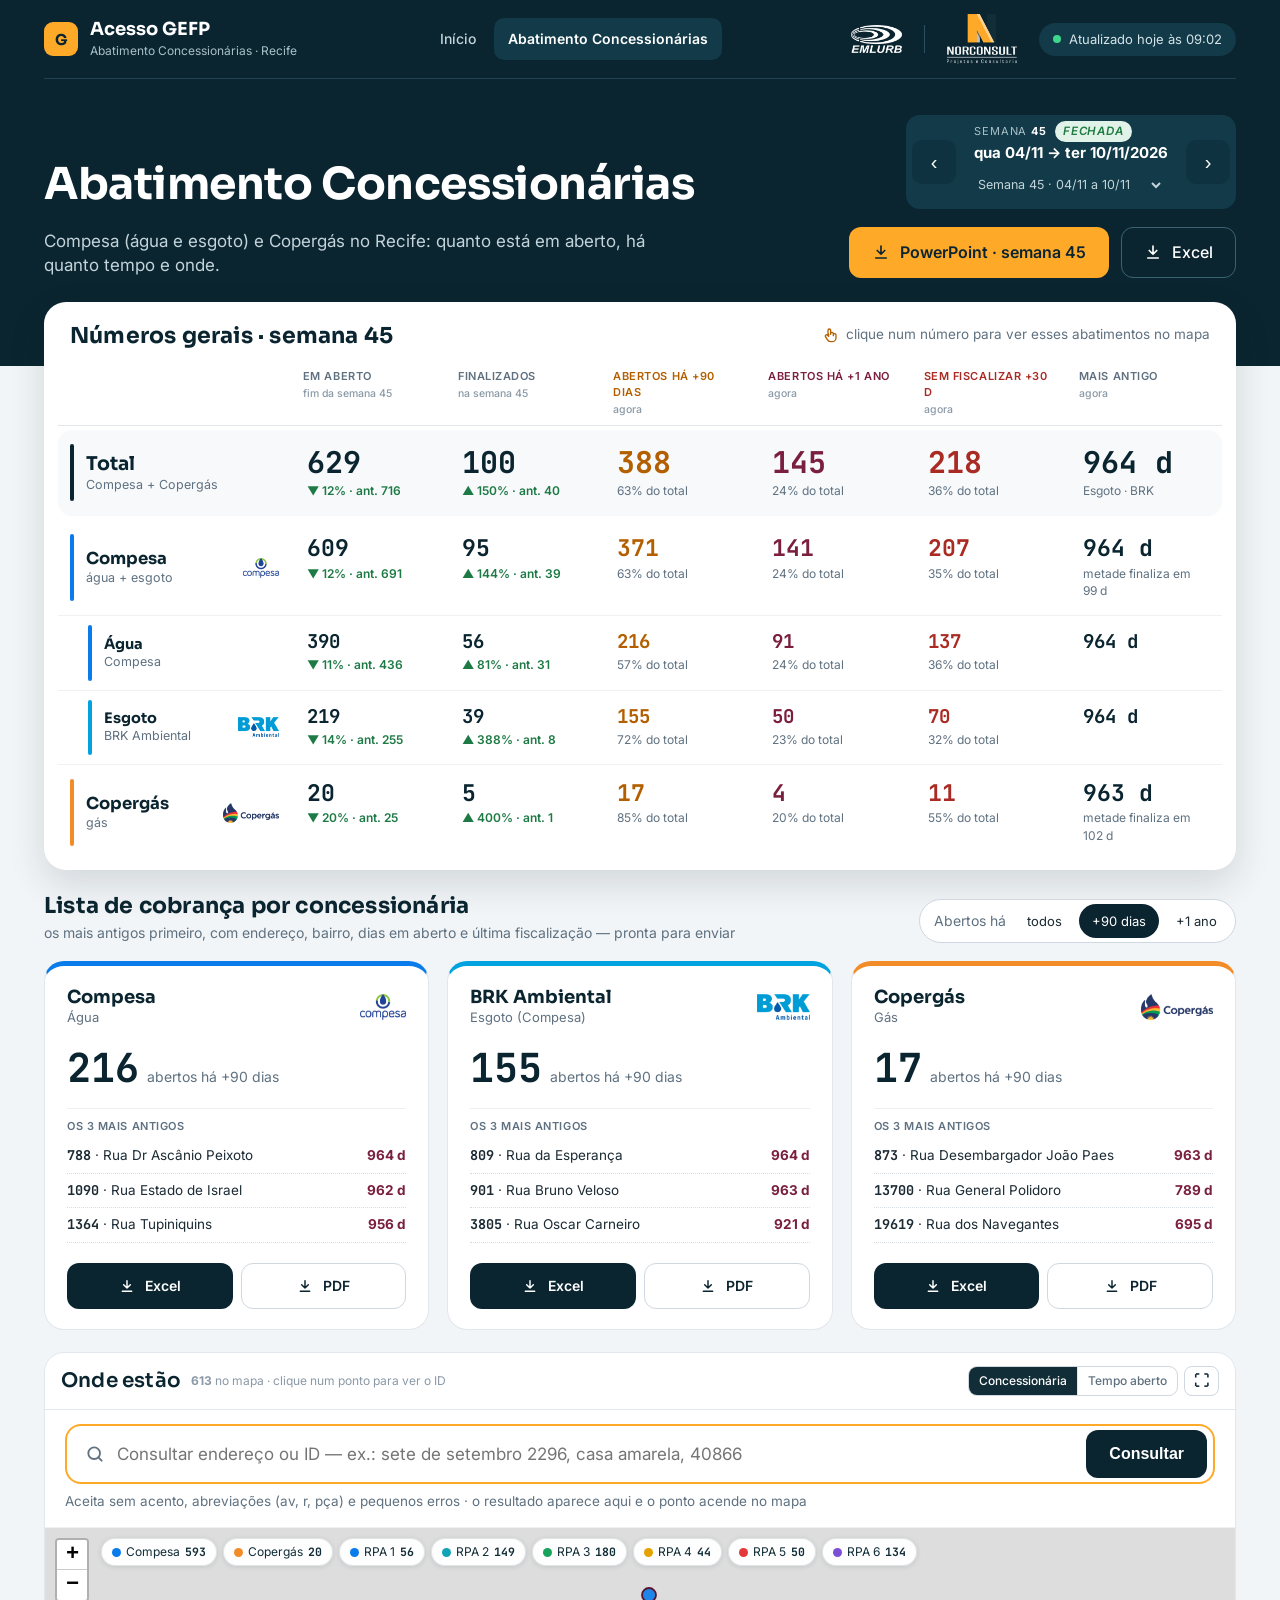
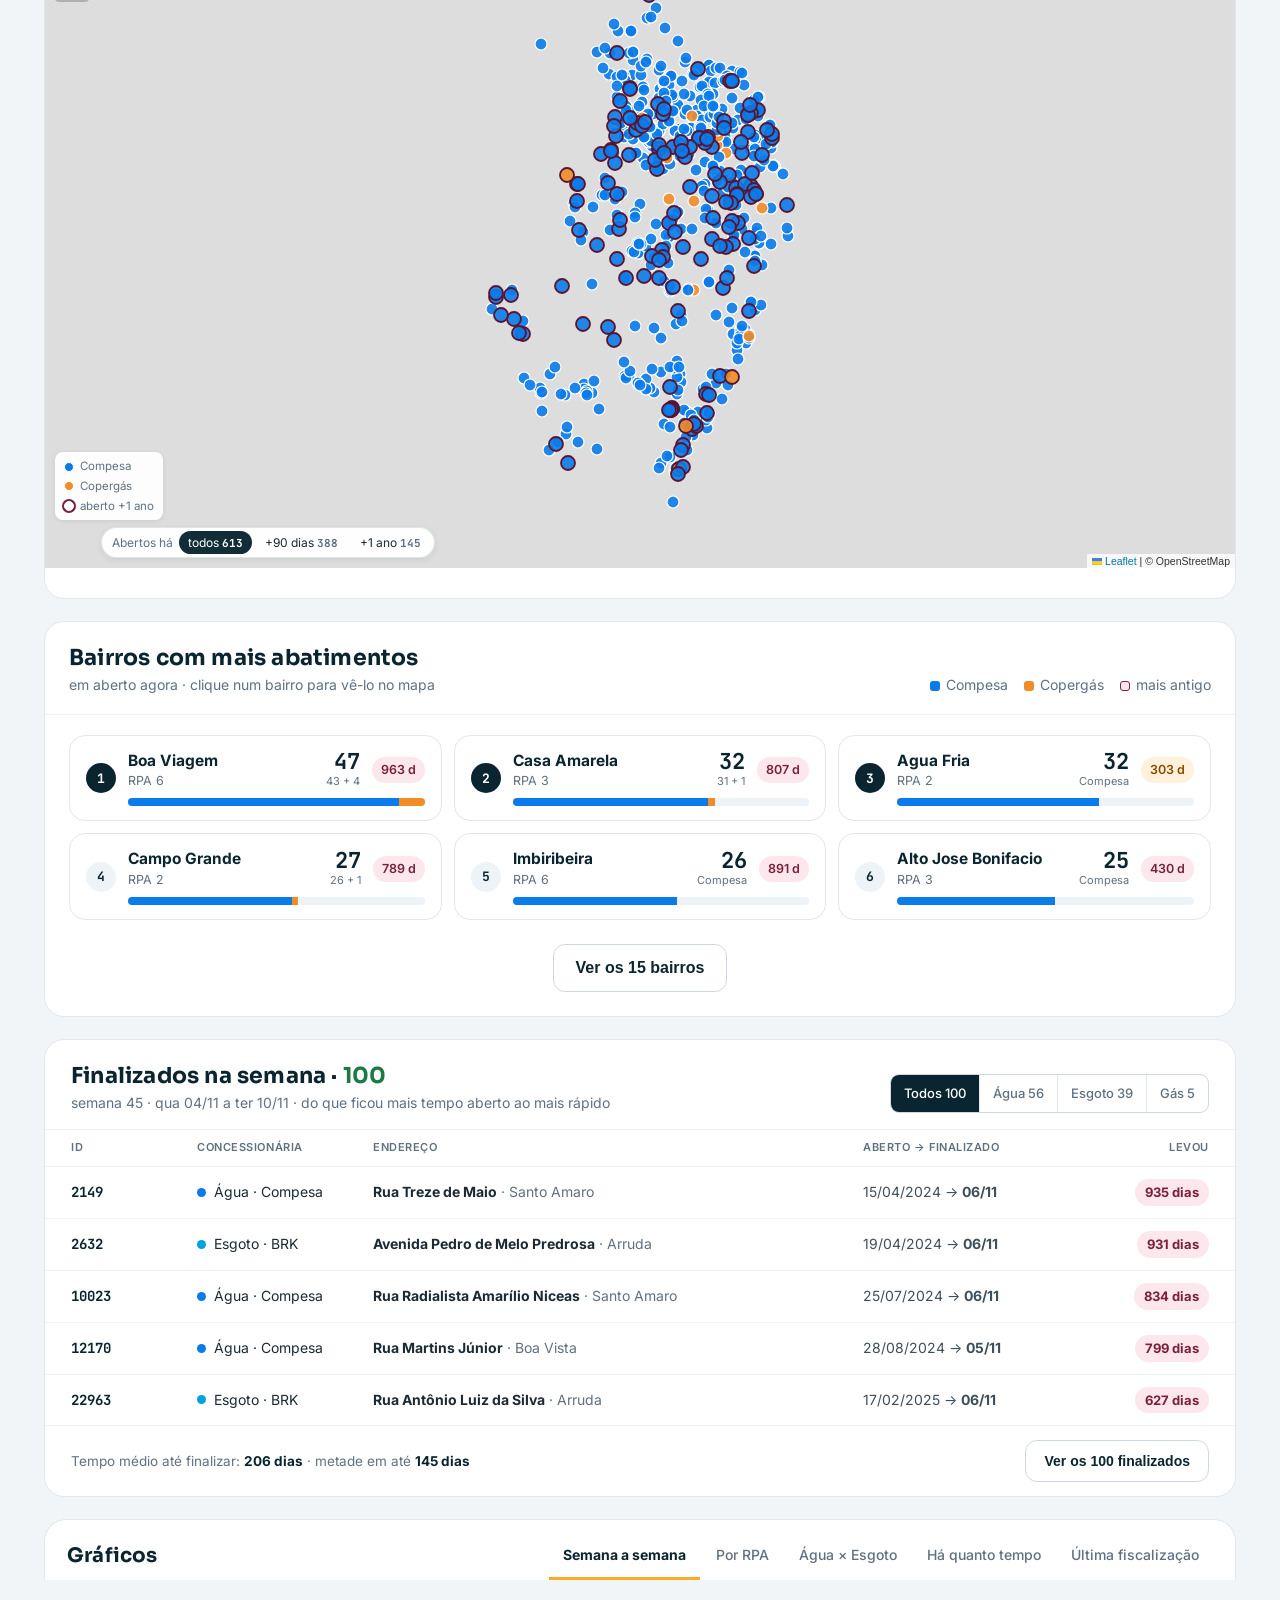
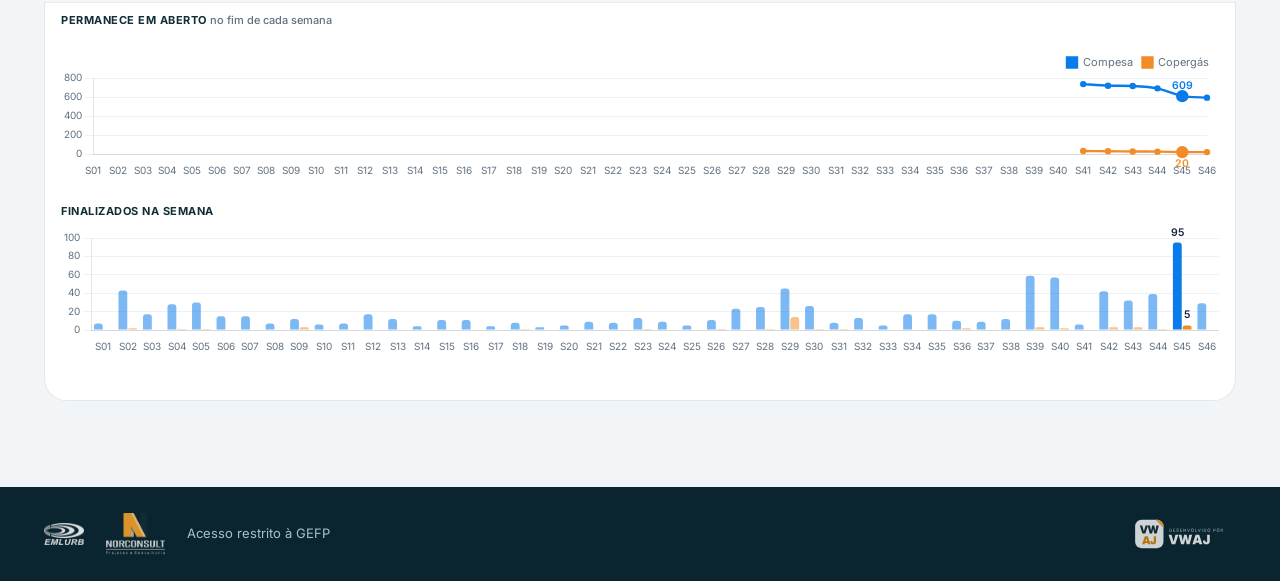
==== commit 8b05445c: "Acesso GEFP" ====
--- a/abatimento.html
+++ b/abatimento.html
@@ -10,10 +10,10 @@
 <link rel="preconnect" href="https://fonts.googleapis.com">
 <link href="https://fonts.googleapis.com/css2?family=Sora:wght@400;600;700&family=Inter:wght@400;500;600;700&family=JetBrains+Mono:wght@500;700&display=swap" rel="stylesheet">
 <link rel="stylesheet" href="static/vendor/leaflet.css">
-<link rel="stylesheet" href="static/style.css?v=1793974286">
+<link rel="stylesheet" href="static/style.css?v=1794503176">
 <script src="static/vendor/leaflet.js"></script>
 <script src="static/vendor/chart.umd.js"></script>
-<link rel="stylesheet" href="static/gefp.css?v=1793974286">
+<link rel="stylesheet" href="static/gefp.css?v=1794503176">
 </head>
 <body class="gefp estatico">
 <section class="g-topo">
@@ -44,8 +44,8 @@
       <button type="button" id="aProx" aria-label="Próxima semana" title="Próxima semana (→)">›</button>
     </div>
     <div class="g-bts">
-      <a class="g-bt lar" href="arquivos/abatimento_concessionarias_2026_semana_44.pptx" download><svg viewBox="0 0 24 24" fill="none" stroke="currentColor" stroke-width="2.2" stroke-linecap="round" stroke-linejoin="round" aria-hidden="true"><path d="M12 4v11M7 10l5 5 5-5M5 20h14"/></svg>PowerPoint · semana 44</a>
-      <a class="g-bt contorno" href="arquivos/abatimento_concessionarias_2026_semana_44.xlsx" download><svg viewBox="0 0 24 24" fill="none" stroke="currentColor" stroke-width="2.2" stroke-linecap="round" stroke-linejoin="round" aria-hidden="true"><path d="M12 4v11M7 10l5 5 5-5M5 20h14"/></svg>Excel</a>
+      <a class="g-bt lar" href="arquivos/abatimento_concessionarias_2026_semana_45.pptx" download><svg viewBox="0 0 24 24" fill="none" stroke="currentColor" stroke-width="2.2" stroke-linecap="round" stroke-linejoin="round" aria-hidden="true"><path d="M12 4v11M7 10l5 5 5-5M5 20h14"/></svg>PowerPoint · semana 45</a>
+      <a class="g-bt contorno" href="arquivos/abatimento_concessionarias_2026_semana_45.xlsx" download><svg viewBox="0 0 24 24" fill="none" stroke="currentColor" stroke-width="2.2" stroke-linecap="round" stroke-linejoin="round" aria-hidden="true"><path d="M12 4v11M7 10l5 5 5-5M5 20h14"/></svg>Excel</a>
     </div>
   </div>
 </div>
@@ -106,107 +106,107 @@
     <button type="button" class="g-bairro" data-bairro="Boa Viagem" onclick="Ab.porBairro(this.dataset.bairro)">
       <span class="pos">1</span>
       <span class="nome"><b>Boa Viagem</b><small>RPA 6</small></span>
-      <span class="barra"><i style="width:91.1%;background:#0A7BEA"></i><i style="width:8.9%;background:#F28C28"></i></span>
-      <span class="tot"><b>45</b><small>41 + 4</small></span>
-      <span class="ant ano">956 d</span>
+      <span class="barra"><i style="width:91.5%;background:#0A7BEA"></i><i style="width:8.5%;background:#F28C28"></i></span>
+      <span class="tot"><b>47</b><small>43 + 4</small></span>
+      <span class="ant ano">963 d</span>
+    </button>
+    <button type="button" class="g-bairro" data-bairro="Casa Amarela" onclick="Ab.porBairro(this.dataset.bairro)">
+      <span class="pos">2</span>
+      <span class="nome"><b>Casa Amarela</b><small>RPA 3</small></span>
+      <span class="barra"><i style="width:66.0%;background:#0A7BEA"></i><i style="width:2.1%;background:#F28C28"></i></span>
+      <span class="tot"><b>32</b><small>31 + 1</small></span>
+      <span class="ant ano">807 d</span>
     </button>
     <button type="button" class="g-bairro" data-bairro="Agua Fria" onclick="Ab.porBairro(this.dataset.bairro)">
-      <span class="pos">2</span>
+      <span class="pos">3</span>
       <span class="nome"><b>Agua Fria</b><small>RPA 2</small></span>
-      <span class="barra"><i style="width:71.1%;background:#0A7BEA"></i><i style="width:0.0%;background:#F28C28"></i></span>
+      <span class="barra"><i style="width:68.1%;background:#0A7BEA"></i><i style="width:0.0%;background:#F28C28"></i></span>
       <span class="tot"><b>32</b><small>Compesa</small></span>
-      <span class="ant m90">296 d</span>
-    </button>
-    <button type="button" class="g-bairro" data-bairro="Casa Amarela" onclick="Ab.porBairro(this.dataset.bairro)">
-      <span class="pos">3</span>
-      <span class="nome"><b>Casa Amarela</b><small>RPA 3</small></span>
-      <span class="barra"><i style="width:68.9%;background:#0A7BEA"></i><i style="width:2.2%;background:#F28C28"></i></span>
-      <span class="tot"><b>32</b><small>31 + 1</small></span>
-      <span class="ant ano">800 d</span>
+      <span class="ant m90">303 d</span>
     </button>
     <button type="button" class="g-bairro" data-bairro="Campo Grande" onclick="Ab.porBairro(this.dataset.bairro)">
       <span class="pos">4</span>
       <span class="nome"><b>Campo Grande</b><small>RPA 2</small></span>
-      <span class="barra"><i style="width:60.0%;background:#0A7BEA"></i><i style="width:2.2%;background:#F28C28"></i></span>
-      <span class="tot"><b>28</b><small>27 + 1</small></span>
-      <span class="ant ano">782 d</span>
+      <span class="barra"><i style="width:55.3%;background:#0A7BEA"></i><i style="width:2.1%;background:#F28C28"></i></span>
+      <span class="tot"><b>27</b><small>26 + 1</small></span>
+      <span class="ant ano">789 d</span>
     </button>
     <button type="button" class="g-bairro" data-bairro="Imbiribeira" onclick="Ab.porBairro(this.dataset.bairro)">
       <span class="pos">5</span>
       <span class="nome"><b>Imbiribeira</b><small>RPA 6</small></span>
-      <span class="barra"><i style="width:57.8%;background:#0A7BEA"></i><i style="width:0.0%;background:#F28C28"></i></span>
+      <span class="barra"><i style="width:55.3%;background:#0A7BEA"></i><i style="width:0.0%;background:#F28C28"></i></span>
       <span class="tot"><b>26</b><small>Compesa</small></span>
-      <span class="ant ano">884 d</span>
+      <span class="ant ano">891 d</span>
     </button>
     <button type="button" class="g-bairro" data-bairro="Alto Jose Bonifacio" onclick="Ab.porBairro(this.dataset.bairro)">
       <span class="pos">6</span>
       <span class="nome"><b>Alto Jose Bonifacio</b><small>RPA 3</small></span>
-      <span class="barra"><i style="width:55.6%;background:#0A7BEA"></i><i style="width:0.0%;background:#F28C28"></i></span>
+      <span class="barra"><i style="width:53.2%;background:#0A7BEA"></i><i style="width:0.0%;background:#F28C28"></i></span>
       <span class="tot"><b>25</b><small>Compesa</small></span>
-      <span class="ant ano">423 d</span>
+      <span class="ant ano">430 d</span>
     </button>
     <button type="button" class="g-bairro extra" data-bairro="Boa Vista" onclick="Ab.porBairro(this.dataset.bairro)">
       <span class="pos">7</span>
       <span class="nome"><b>Boa Vista</b><small>RPA 1</small></span>
-      <span class="barra"><i style="width:44.4%;background:#0A7BEA"></i><i style="width:0.0%;background:#F28C28"></i></span>
-      <span class="tot"><b>20</b><small>Compesa</small></span>
+      <span class="barra"><i style="width:38.3%;background:#0A7BEA"></i><i style="width:0.0%;background:#F28C28"></i></span>
+      <span class="tot"><b>18</b><small>Compesa</small></span>
+      <span class="ant ano">928 d</span>
+    </button>
+    <button type="button" class="g-bairro extra" data-bairro="Pina" onclick="Ab.porBairro(this.dataset.bairro)">
+      <span class="pos">8</span>
+      <span class="nome"><b>Pina</b><small>RPA 6</small></span>
+      <span class="barra"><i style="width:36.2%;background:#0A7BEA"></i><i style="width:2.1%;background:#F28C28"></i></span>
+      <span class="tot"><b>18</b><small>17 + 1</small></span>
+      <span class="ant ano">674 d</span>
+    </button>
+    <button type="button" class="g-bairro extra" data-bairro="Tamarineira" onclick="Ab.porBairro(this.dataset.bairro)">
+      <span class="pos">9</span>
+      <span class="nome"><b>Tamarineira</b><small>RPA 3</small></span>
+      <span class="barra"><i style="width:31.9%;background:#0A7BEA"></i><i style="width:0.0%;background:#F28C28"></i></span>
+      <span class="tot"><b>15</b><small>Compesa</small></span>
       <span class="ant ano">921 d</span>
     </button>
-    <button type="button" class="g-bairro extra" data-bairro="Tamarineira" onclick="Ab.porBairro(this.dataset.bairro)">
-      <span class="pos">8</span>
-      <span class="nome"><b>Tamarineira</b><small>RPA 3</small></span>
-      <span class="barra"><i style="width:42.2%;background:#0A7BEA"></i><i style="width:0.0%;background:#F28C28"></i></span>
-      <span class="tot"><b>19</b><small>Compesa</small></span>
-      <span class="ant ano">914 d</span>
-    </button>
-    <button type="button" class="g-bairro extra" data-bairro="Dois Unidos" onclick="Ab.porBairro(this.dataset.bairro)">
-      <span class="pos">9</span>
-      <span class="nome"><b>Dois Unidos</b><small>RPA 2</small></span>
-      <span class="barra"><i style="width:42.2%;background:#0A7BEA"></i><i style="width:0.0%;background:#F28C28"></i></span>
-      <span class="tot"><b>19</b><small>Compesa</small></span>
-      <span class="ant m90">353 d</span>
-    </button>
-    <button type="button" class="g-bairro extra" data-bairro="Pina" onclick="Ab.porBairro(this.dataset.bairro)">
+    <button type="button" class="g-bairro extra" data-bairro="Arruda" onclick="Ab.porBairro(this.dataset.bairro)">
       <span class="pos">10</span>
-      <span class="nome"><b>Pina</b><small>RPA 6</small></span>
-      <span class="barra"><i style="width:37.8%;background:#0A7BEA"></i><i style="width:2.2%;background:#F28C28"></i></span>
-      <span class="tot"><b>18</b><small>17 + 1</small></span>
-      <span class="ant ano">667 d</span>
-    </button>
-    <button type="button" class="g-bairro extra" data-bairro="Santo Amaro" onclick="Ab.porBairro(this.dataset.bairro)">
+      <span class="nome"><b>Arruda</b><small>RPA 2</small></span>
+      <span class="barra"><i style="width:27.7%;background:#0A7BEA"></i><i style="width:4.3%;background:#F28C28"></i></span>
+      <span class="tot"><b>15</b><small>13 + 2</small></span>
+      <span class="ant ano">723 d</span>
+    </button>
+    <button type="button" class="g-bairro extra" data-bairro="Ipsep" onclick="Ab.porBairro(this.dataset.bairro)">
       <span class="pos">11</span>
-      <span class="nome"><b>Santo Amaro</b><small>RPA 1</small></span>
-      <span class="barra"><i style="width:31.1%;background:#0A7BEA"></i><i style="width:4.4%;background:#F28C28"></i></span>
-      <span class="tot"><b>16</b><small>14 + 2</small></span>
-      <span class="ant ano">949 d</span>
+      <span class="nome"><b>Ipsep</b><small>RPA 6</small></span>
+      <span class="barra"><i style="width:29.8%;background:#0A7BEA"></i><i style="width:0.0%;background:#F28C28"></i></span>
+      <span class="tot"><b>14</b><small>Compesa</small></span>
+      <span class="ant m90">255 d</span>
     </button>
     <button type="button" class="g-bairro extra" data-bairro="Cohab" onclick="Ab.porBairro(this.dataset.bairro)">
       <span class="pos">12</span>
       <span class="nome"><b>Cohab</b><small>RPA 6</small></span>
-      <span class="barra"><i style="width:35.6%;background:#0A7BEA"></i><i style="width:0.0%;background:#F28C28"></i></span>
-      <span class="tot"><b>16</b><small>Compesa</small></span>
-      <span class="ant ano">577 d</span>
-    </button>
-    <button type="button" class="g-bairro extra" data-bairro="Afogados" onclick="Ab.porBairro(this.dataset.bairro)">
+      <span class="barra"><i style="width:27.7%;background:#0A7BEA"></i><i style="width:0.0%;background:#F28C28"></i></span>
+      <span class="tot"><b>13</b><small>Compesa</small></span>
+      <span class="ant ano">584 d</span>
+    </button>
+    <button type="button" class="g-bairro extra" data-bairro="Nova Descoberta" onclick="Ab.porBairro(this.dataset.bairro)">
       <span class="pos">13</span>
-      <span class="nome"><b>Afogados</b><small>RPA 5</small></span>
-      <span class="barra"><i style="width:31.1%;background:#0A7BEA"></i><i style="width:0.0%;background:#F28C28"></i></span>
-      <span class="tot"><b>14</b><small>Compesa</small></span>
-      <span class="ant ano">765 d</span>
-    </button>
-    <button type="button" class="g-bairro extra" data-bairro="Arruda" onclick="Ab.porBairro(this.dataset.bairro)">
+      <span class="nome"><b>Nova Descoberta</b><small>RPA 3</small></span>
+      <span class="barra"><i style="width:27.7%;background:#0A7BEA"></i><i style="width:0.0%;background:#F28C28"></i></span>
+      <span class="tot"><b>13</b><small>Compesa</small></span>
+      <span class="ant ano">789 d</span>
+    </button>
+    <button type="button" class="g-bairro extra" data-bairro="Santo Amaro" onclick="Ab.porBairro(this.dataset.bairro)">
       <span class="pos">14</span>
-      <span class="nome"><b>Arruda</b><small>RPA 2</small></span>
-      <span class="barra"><i style="width:24.4%;background:#0A7BEA"></i><i style="width:4.4%;background:#F28C28"></i></span>
-      <span class="tot"><b>13</b><small>11 + 2</small></span>
-      <span class="ant ano">716 d</span>
+      <span class="nome"><b>Santo Amaro</b><small>RPA 1</small></span>
+      <span class="barra"><i style="width:25.5%;background:#0A7BEA"></i><i style="width:2.1%;background:#F28C28"></i></span>
+      <span class="tot"><b>13</b><small>12 + 1</small></span>
+      <span class="ant ano">956 d</span>
     </button>
     <button type="button" class="g-bairro extra" data-bairro="Porto da Madeira" onclick="Ab.porBairro(this.dataset.bairro)">
       <span class="pos">15</span>
       <span class="nome"><b>Porto da Madeira</b><small>RPA 2</small></span>
-      <span class="barra"><i style="width:28.9%;background:#0A7BEA"></i><i style="width:0.0%;background:#F28C28"></i></span>
-      <span class="tot"><b>13</b><small>Compesa</small></span>
-      <span class="ant ano">460 d</span>
+      <span class="barra"><i style="width:25.5%;background:#0A7BEA"></i><i style="width:0.0%;background:#F28C28"></i></span>
+      <span class="tot"><b>12</b><small>Compesa</small></span>
+      <span class="ant ano">467 d</span>
     </button>
   </div>
   <div class="g-bairros-pe"><button type="button" class="g-bt contorno-claro" id="gBairrosMais" onclick="const g=document.getElementById('gBairros');g.classList.toggle('todos');this.textContent=g.classList.contains('todos')?'Mostrar só os 6 primeiros':'Ver os 15 bairros'">Ver os 15 bairros</button></div>
@@ -290,9 +290,9 @@
 })();
 </script>
 <script>window.CARTO={key:"",estilo:"light_all",osm:true};window.ESTATICO=true;window.GEFP=true;window.SIGA_URL="https://novosiga.rdmapps.com.br/pt-BR/service_orders/details?q%5Bid_eq%5D={id}";window.SIGA_URL_RESUMO="https://novosiga.rdmapps.com.br/pt-BR/service_orders/summary?q%5Bid_eq%5D={id}";</script>
-<script src="static/painel.js?v=1793974286"></script>
+<script src="static/painel.js?v=1794503176"></script>
 <script>
-const D={"agora": {"Compesa": {"abertos": 628, "acima_365": 141, "acima_90": 402, "agua": 402, "dias_ate_finalizar": 97, "esgoto": 226, "finalizados_ano": 829, "finalizados_ano_sub": {"Esgoto": 282, "Água": 547}, "fisc": [{"faixa": "até 15 d", "n": 247}, {"faixa": "16–30 d", "n": 110}, {"faixa": "31–60 d", "n": 132}, {"faixa": "+60 d", "n": 139}], "idade": [{"faixa": "até 30 d", "n": 79}, {"faixa": "31–90 d", "n": 147}, {"faixa": "91–180 d", "n": 89}, {"faixa": "181–365 d", "n": 172}, {"faixa": "+1 ano", "n": 141}], "idade_media": 249, "mais_antigo": 957, "nunca_fisc": 0, "sem_fisc": 271}, "Copergás": {"abertos": 22, "acima_365": 4, "acima_90": 19, "agua": 0, "dias_ate_finalizar": 94, "esgoto": 0, "finalizados_ano": 44, "fisc": [{"faixa": "até 15 d", "n": 7}, {"faixa": "16–30 d", "n": 1}, {"faixa": "31–60 d", "n": 5}, {"faixa": "+60 d", "n": 9}], "idade": [{"faixa": "até 30 d", "n": 0}, {"faixa": "31–90 d", "n": 3}, {"faixa": "91–180 d", "n": 3}, {"faixa": "181–365 d", "n": 12}, {"faixa": "+1 ano", "n": 4}], "idade_media": 306, "mais_antigo": 956, "nunca_fisc": 0, "sem_fisc": 14}}, "ano": 2026, "bairros": [{"bairro": "Boa Viagem", "compesa": 41, "copergas": 4, "mais_antigo": 956, "n": 45, "rpa": "RPA 6"}, {"bairro": "Agua Fria", "compesa": 32, "copergas": 0, "mais_antigo": 296, "n": 32, "rpa": "RPA 2"}, {"bairro": "Casa Amarela", "compesa": 31, "copergas": 1, "mais_antigo": 800, "n": 32, "rpa": "RPA 3"}, {"bairro": "Campo Grande", "compesa": 27, "copergas": 1, "mais_antigo": 782, "n": 28, "rpa": "RPA 2"}, {"bairro": "Imbiribeira", "compesa": 26, "copergas": 0, "mais_antigo": 884, "n": 26, "rpa": "RPA 6"}, {"bairro": "Alto Jose Bonifacio", "compesa": 25, "copergas": 0, "mais_antigo": 423, "n": 25, "rpa": "RPA 3"}, {"bairro": "Boa Vista", "compesa": 20, "copergas": 0, "mais_antigo": 921, "n": 20, "rpa": "RPA 1"}, {"bairro": "Tamarineira", "compesa": 19, "copergas": 0, "mais_antigo": 914, "n": 19, "rpa": "RPA 3"}, {"bairro": "Dois Unidos", "compesa": 19, "copergas": 0, "mais_antigo": 353, "n": 19, "rpa": "RPA 2"}, {"bairro": "Pina", "compesa": 17, "copergas": 1, "mais_antigo": 667, "n": 18, "rpa": "RPA 6"}, {"bairro": "Santo Amaro", "compesa": 14, "copergas": 2, "mais_antigo": 949, "n": 16, "rpa": "RPA 1"}, {"bairro": "Cohab", "compesa": 16, "copergas": 0, "mais_antigo": 577, "n": 16, "rpa": "RPA 6"}, {"bairro": "Afogados", "compesa": 14, "copergas": 0, "mais_antigo": 765, "n": 14, "rpa": "RPA 5"}, {"bairro": "Arruda", "compesa": 11, "copergas": 2, "mais_antigo": 716, "n": 13, "rpa": "RPA 2"}, {"bairro": "Porto da Madeira", "compesa": 13, "copergas": 0, "mais_antigo": 460, "n": 13, "rpa": "RPA 2"}], "concs": ["Compesa", "Copergás"], "cores": {"Compesa": "#0A7BEA", "Copergás": "#F28C28"}, "fins": {"2026_34": [{"abertura": "2025-02-28", "bairro": "Parnamirim", "conc": "Compesa", "dias": 543, "fim": "2026-08-25", "logradouro": "Rua Muniz Tavares", "os_id": "23969", "rpa": "RPA 3", "sub": "Esgoto", "trecho": "em frente ao número 147 obs, poço com abatimento, possivelmente Compesa."}, {"abertura": "2025-10-29", "bairro": "Pina", "conc": "Compesa", "dias": 300, "fim": "2026-08-25", "logradouro": "Rua Capitão Rebelinho", "os_id": "41417", "rpa": "RPA 6", "sub": "Água", "trecho": "com rua Ondina"}, {"abertura": "2026-01-30", "bairro": "Linha do Tiro", "conc": "Compesa", "dias": 207, "fim": "2026-08-25", "logradouro": "Rua Alto dos Coqueiros", "os_id": "45935", "rpa": "RPA 2", "sub": "Água", "trecho": "frente ao nro 105"}, {"abertura": "2026-02-23", "bairro": "Brejo de Beberibe", "conc": "Compesa", "dias": 182, "fim": "2026-08-24", "logradouro": "Avenida Vereador Otacílio Azevedo", "os_id": "47018", "rpa": "RPA 3", "sub": "Água", "trecho": "Em frente ao colégio Rotary Nova Descoberta"}, {"abertura": "2026-03-03", "bairro": "Torre", "conc": "Compesa", "dias": 175, "fim": "2026-08-25", "logradouro": "Praça Professor Barreto Campello", "os_id": "47721", "rpa": "RPA 4", "sub": "Esgoto", "trecho": "Encontro com a Rua Diogo Álvares"}, {"abertura": "2026-04-08", "bairro": "Bomba do Hemeterio", "conc": "Compesa", "dias": 138, "fim": "2026-08-24", "logradouro": "Rua Arlindo Cisneiros", "os_id": "49865", "rpa": "RPA 2", "sub": "Água", "trecho": "643"}, {"abertura": "2026-04-28", "bairro": "Madalena", "conc": "Compesa", "dias": 119, "fim": "2026-08-25", "logradouro": "Rua José Osório", "os_id": "50929", "rpa": "RPA 4", "sub": "Água", "trecho": "frente ao nro 77 (lado oposto)"}, {"abertura": "2026-05-29", "bairro": "Boa Viagem", "conc": "Compesa", "dias": 84, "fim": "2026-08-21", "logradouro": "Avenida Engenheiro Domingos Ferreira", "os_id": "52670", "rpa": "RPA 6", "sub": "Esgoto", "trecho": "com rua Pereira da Costa"}, {"abertura": "2026-06-15", "bairro": "Cordeiro", "conc": "Compesa", "dias": 71, "fim": "2026-08-25", "logradouro": "Rua N S de Lourdes", "os_id": "53525", "rpa": "RPA 4", "sub": "Água", "trecho": "frente ao nro 56"}, {"abertura": "2026-06-16", "bairro": "Cohab", "conc": "Compesa", "dias": 69, "fim": "2026-08-24", "logradouro": "Rua Vale do Cariri", "os_id": "53691", "rpa": "RPA 6", "sub": "Esgoto", "trecho": "mel delícias"}, {"abertura": "2026-06-25", "bairro": "Boa Viagem", "conc": "Compesa", "dias": 61, "fim": "2026-08-25", "logradouro": "Rua Santa Leonor", "os_id": "54087", "rpa": "RPA 6", "sub": "Esgoto", "trecho": "com rua dr Zamenhof"}, {"abertura": "2026-07-07", "bairro": "Madalena", "conc": "Compesa", "dias": 49, "fim": "2026-08-25", "logradouro": "Rua Padre Landim", "os_id": "54870", "rpa": "RPA 4", "sub": "Esgoto", "trecho": "frente ao nro 320"}, {"abertura": "2026-07-10", "bairro": "Ilha do Retiro", "conc": "Compesa", "dias": 46, "fim": "2026-08-25", "logradouro": "Rua Padre Gabriel Mousinho", "os_id": "55219", "rpa": "RPA 4", "sub": "Esgoto", "trecho": "Frente ao nro 142"}, {"abertura": "2026-07-28", "bairro": "Casa Amarela", "conc": "Compesa", "dias": 28, "fim": "2026-08-25", "logradouro": "Rua Oscar Pinto", "os_id": "56446", "rpa": "RPA 3", "sub": "Água", "trecho": "oposto ao N 317"}, {"abertura": "2026-07-27", "bairro": "Dois Unidos", "conc": "Compesa", "dias": 28, "fim": "2026-08-24", "logradouro": "Avenida Vereador Otacílio Azevedo", "os_id": "56366", "rpa": "RPA 2", "sub": "Água", "trecho": "792A"}, {"abertura": "2026-08-12", "bairro": "Vasco da Gama", "conc": "Compesa", "dias": 7, "fim": "2026-08-19", "logradouro": "Rua Dois de Fevereiro", "os_id": "57190", "rpa": "RPA 3", "sub": "Água", "trecho": "Encontro com a Rua Córrego do Ouro Vala aberta"}, {"abertura": "2026-08-14", "bairro": "Pina", "conc": "Compesa", "dias": 7, "fim": "2026-08-21", "logradouro": "Avenida Conselheiro Aguiar", "os_id": "57344", "rpa": "RPA 6", "sub": "Esgoto", "trecho": "numero 4189"}], "2026_35": [{"abertura": "2024-06-12", "bairro": "Boa Viagem", "conc": "Compesa", "dias": 810, "fim": "2026-08-31", "logradouro": "Rua Almirante Saldanha da Gama", "os_id": "6132", "rpa": "RPA 6", "sub": "Água", "trecho": "numero 43"}, {"abertura": "2024-12-18", "bairro": "Areias", "conc": "Compesa", "dias": 618, "fim": "2026-08-28", "logradouro": "Rua Novo Horizonte", "os_id": "19507", "rpa": "RPA 5", "sub": "Água", "trecho": "Em frente ao n 174"}, {"abertura": "2025-04-04", "bairro": "Torroes", "conc": "Compesa", "dias": 511, "fim": "2026-08-28", "logradouro": "Rua Confederação do Equador", "os_id": "25841", "rpa": "RPA 4", "sub": "Água", "trecho": "N 110"}, {"abertura": "2025-09-04", "bairro": "Iputinga", "conc": "Compesa", "dias": 356, "fim": "2026-08-26", "logradouro": "Rua Professor Bandeira", "os_id": "37565", "rpa": "RPA 4", "sub": "Água", "trecho": "N 335"}, {"abertura": "2026-02-13", "bairro": "Alto Jose Bonifacio", "conc": "Compesa", "dias": 199, "fim": "2026-08-31", "logradouro": "Rua Alto José Bonifácio", "os_id": "46677", "rpa": "RPA 3", "sub": "Água", "trecho": "Encontro com a Rua Córrego do Euclides"}, {"abertura": "2026-02-23", "bairro": "Torroes", "conc": "Compesa", "dias": 184, "fim": "2026-08-26", "logradouro": "Rua Ocidental", "os_id": "47079", "rpa": "RPA 4", "sub": "Água", "trecho": "N 138"}, {"abertura": "2026-02-25", "bairro": "Torroes", "conc": "Compesa", "dias": 184, "fim": "2026-08-28", "logradouro": "Rua Zumbi dos Palmares", "os_id": "47282", "rpa": "RPA 4", "sub": "Esgoto", "trecho": "N 35 em frente ao colégio educacional Pedro Hermínio"}, {"abertura": "2026-03-11", "bairro": "Boa Viagem", "conc": "Compesa", "dias": 169, "fim": "2026-08-27", "logradouro": "Rua Desembargador João Paes", "os_id": "48164", "rpa": "RPA 6", "sub": "Água", "trecho": "restaurante d mica"}, {"abertura": "2026-03-18", "bairro": "Encruzilhada", "conc": "Compesa", "dias": 166, "fim": "2026-08-31", "logradouro": "Rua Professor Otávio de Freitas", "os_id": "48623", "rpa": "RPA 2", "sub": "Esgoto", "trecho": "numero 386"}, {"abertura": "2026-03-25", "bairro": "Torroes", "conc": "Compesa", "dias": 156, "fim": "2026-08-28", "logradouro": "Rua Epaminondas Cristóvão de Oliveira", "os_id": "48973", "rpa": "RPA 4", "sub": "Água", "trecho": "Encontro com a Br232 (Abdias de Carvalho)"}, {"abertura": "2026-04-09", "bairro": "Cohab", "conc": "Compesa", "dias": 141, "fim": "2026-08-28", "logradouro": "Avenida Chapada do Araripe", "os_id": "49920", "rpa": "RPA 6", "sub": "Água", "trecho": "numero 118j"}, {"abertura": "2026-05-15", "bairro": "Afogados", "conc": "Compesa", "dias": 105, "fim": "2026-08-28", "logradouro": "Rua da Paz", "os_id": "51828", "rpa": "RPA 5", "sub": "Água", "trecho": "Caixa econômica/ sem pavimento"}, {"abertura": "2026-06-05", "bairro": "Mustardinha", "conc": "Compesa", "dias": 88, "fim": "2026-09-01", "logradouro": "Avenida Manoel Goncalves da Luz", "os_id": "53070", "rpa": "RPA 5", "sub": "Esgoto", "trecho": "escola sem pavimento/ Cehab"}, {"abertura": "2026-07-21", "bairro": "Toto", "conc": "Compesa", "dias": 41, "fim": "2026-08-31", "logradouro": "Rua Papanduva", "os_id": "55812", "rpa": "RPA 5", "sub": "Esgoto", "trecho": "62/1"}, {"abertura": "2026-07-20", "bairro": "Cohab", "conc": "Compesa", "dias": 39, "fim": "2026-08-28", "logradouro": "Rua Morro do Pilar", "os_id": "55766", "rpa": "RPA 6", "sub": "Água", "trecho": "terminal de ônibus"}, {"abertura": "2026-08-19", "bairro": "Encruzilhada", "conc": "Compesa", "dias": 7, "fim": "2026-08-26", "logradouro": "Avenida Beberibe", "os_id": "57552", "rpa": "RPA 2", "sub": "Água", "trecho": "esquina com a Rua Pedro Alves e o posto de gasolina Ipiranga. obs, buraco em via"}, {"abertura": "2026-08-25", "bairro": "Dois Irmaos", "conc": "Compesa", "dias": 6, "fim": "2026-08-31", "logradouro": "Rua Dois Irmãos", "os_id": "57853", "rpa": "RPA 3", "sub": "Água", "trecho": "Encontro com a Avenida da Recuperação"}], "2026_36": [{"abertura": "2024-07-02", "bairro": "Cohab", "conc": "Compesa", "dias": 792, "fim": "2026-09-02", "logradouro": "Avenida Jornalista Costa Porto", "os_id": "8124", "rpa": "RPA 6", "sub": "Água", "trecho": "numero 1275"}, {"abertura": "2025-09-24", "bairro": "Boa Viagem", "conc": "Compesa", "dias": 343, "fim": "2026-09-02", "logradouro": "Rua Ernesto de Paula Santos", "os_id": "38962", "rpa": "RPA 6", "sub": "Água", "trecho": "com Av conselheiro Aguiar"}, {"abertura": "2026-05-07", "bairro": "Caxanga", "conc": "Compesa", "dias": 118, "fim": "2026-09-02", "logradouro": "Rua Pedro Ernesto", "os_id": "51417", "rpa": "RPA 4", "sub": "Esgoto", "trecho": "encontro com a Av Caxangá"}, {"abertura": "2026-05-22", "bairro": "Varzea", "conc": "Compesa", "dias": 103, "fim": "2026-09-02", "logradouro": "Avenida Barão de Bonito", "os_id": "52330", "rpa": "RPA 4", "sub": "Esgoto", "trecho": "encontro com Av Caxangá"}, {"abertura": "2026-06-19", "bairro": "Arruda", "conc": "Copergás", "dias": 76, "fim": "2026-09-03", "logradouro": "Avenida Beberibe", "os_id": "53975", "rpa": "RPA 2", "sub": "Gás", "trecho": "próximo ao cruzamento com av professor José dos anjos"}, {"abertura": "2026-07-01", "bairro": "Boa Viagem", "conc": "Compesa", "dias": 65, "fim": "2026-09-04", "logradouro": "Rua General Americano Freire", "os_id": "54445", "rpa": "RPA 6", "sub": "Esgoto", "trecho": "numero 279"}, {"abertura": "2026-07-20", "bairro": "Afogados", "conc": "Compesa", "dias": 45, "fim": "2026-09-03", "logradouro": "Rua Coronel Alfredo Duarte", "os_id": "55687", "rpa": "RPA 5", "sub": "Esgoto", "trecho": "C) Rua Joinville ( Perigo)"}, {"abertura": "2026-07-28", "bairro": "Cohab", "conc": "Compesa", "dias": 42, "fim": "2026-09-08", "logradouro": "Avenida Pernambuco", "os_id": "56501", "rpa": "RPA 6", "sub": "Esgoto", "trecho": "numero 44"}, {"abertura": "2026-08-04", "bairro": "Parnamirim", "conc": "Compesa", "dias": 29, "fim": "2026-09-02", "logradouro": "Estrada do Encanamento", "os_id": "56800", "rpa": "RPA 3", "sub": "Água", "trecho": "Em frente ao número 782(perigo)"}, {"abertura": "2026-08-07", "bairro": "Parnamirim", "conc": "Compesa", "dias": 26, "fim": "2026-09-02", "logradouro": "Estrada do Encanamento", "os_id": "56983", "rpa": "RPA 3", "sub": "Água", "trecho": "Em frente ao Sítio da Trindade"}, {"abertura": "2026-08-10", "bairro": "Agua Fria", "conc": "Copergás", "dias": 24, "fim": "2026-09-03", "logradouro": "Rua Alegre", "os_id": "57079", "rpa": "RPA 2", "sub": "Gás", "trecho": "443"}, {"abertura": "2026-08-12", "bairro": "Tamarineira", "conc": "Compesa", "dias": 21, "fim": "2026-09-02", "logradouro": "Rua Sebastião Alves", "os_id": "57177", "rpa": "RPA 3", "sub": "Água", "trecho": "Em frente ao número 88"}], "2026_37": [{"abertura": "2024-06-18", "bairro": "Jiquia", "conc": "Compesa", "dias": 818, "fim": "2026-09-14", "logradouro": "Rua Príncipe da Beira", "os_id": "6831", "rpa": "RPA 5", "sub": "Esgoto", "trecho": "Tampão/ Frente Brk"}, {"abertura": "2026-01-26", "bairro": "Cohab", "conc": "Compesa", "dias": 226, "fim": "2026-09-09", "logradouro": "Avenida Rio Largo", "os_id": "45596", "rpa": "RPA 6", "sub": "Água", "trecho": "numero 176"}, {"abertura": "2026-03-17", "bairro": "Cohab", "conc": "Compesa", "dias": 176, "fim": "2026-09-09", "logradouro": "Rua Vale do Cariri", "os_id": "48504", "rpa": "RPA 6", "sub": "Água", "trecho": "numero 539"}, {"abertura": "2026-05-15", "bairro": "Cohab", "conc": "Compesa", "dias": 117, "fim": "2026-09-09", "logradouro": "Rua Pero Vaz de Caminha", "os_id": "51859", "rpa": "RPA 6", "sub": "Água", "trecho": "numero 87"}, {"abertura": "2026-06-18", "bairro": "Pina", "conc": "Compesa", "dias": 89, "fim": "2026-09-15", "logradouro": "Rua José Mariano Filho", "os_id": "53896", "rpa": "RPA 6", "sub": "Água", "trecho": "mercadinho quebra galho"}, {"abertura": "2026-07-09", "bairro": "Imbiribeira", "conc": "Compesa", "dias": 68, "fim": "2026-09-15", "logradouro": "Avenida General Mac Arthur", "os_id": "55142", "rpa": "RPA 6", "sub": "Água", "trecho": "maxi grão"}, {"abertura": "2026-07-21", "bairro": "Cohab", "conc": "Compesa", "dias": 50, "fim": "2026-09-09", "logradouro": "Rua Pero Vaz de Caminha", "os_id": "55836", "rpa": "RPA 6", "sub": "Esgoto", "trecho": "numero 117"}, {"abertura": "2026-07-29", "bairro": "Espinheiro", "conc": "Compesa", "dias": 43, "fim": "2026-09-10", "logradouro": "Rua do Espinheiro", "os_id": "56533", "rpa": "RPA 3", "sub": "Água", "trecho": "N 800"}, {"abertura": "2026-08-25", "bairro": "Alto Jose Bonifacio", "conc": "Compesa", "dias": 15, "fim": "2026-09-09", "logradouro": "Rua Córrego do Euclides", "os_id": "57896", "rpa": "RPA 3", "sub": "Água", "trecho": "Em frente a ETT Bebidas"}], "2026_38": [{"abertura": "2024-04-24", "bairro": "Prado", "conc": "Compesa", "dias": 875, "fim": "2026-09-16", "logradouro": "Rua Hércules Florence", "os_id": "2992", "rpa": "RPA 4", "sub": "Água", "trecho": "99( risco)"}, {"abertura": "2025-12-18", "bairro": "Boa Viagem", "conc": "Compesa", "dias": 274, "fim": "2026-09-18", "logradouro": "Rua Petrolina", "os_id": "44086", "rpa": "RPA 6", "sub": "Esgoto", "trecho": "numero 191"}, {"abertura": "2026-01-13", "bairro": "Jardim Sao Paulo", "conc": "Compesa", "dias": 246, "fim": "2026-09-16", "logradouro": "Rua João de Andrade", "os_id": "44827", "rpa": "RPA 5", "sub": "Água", "trecho": "42 sem pavimento"}, {"abertura": "2026-01-27", "bairro": "Espinheiro", "conc": "Compesa", "dias": 238, "fim": "2026-09-22", "logradouro": "Rua Marquês do Paraná", "os_id": "45733", "rpa": "RPA 3", "sub": "Água", "trecho": "Encontro com a Av João de Barros"}, {"abertura": "2026-06-16", "bairro": "Vasco da Gama", "conc": "Compesa", "dias": 92, "fim": "2026-09-16", "logradouro": "Rua Vasco da Gama", "os_id": "53662", "rpa": "RPA 3", "sub": "Água", "trecho": "Em frente ao número 517 (perigo)"}, {"abertura": "2026-07-17", "bairro": "Boa Viagem", "conc": "Compesa", "dias": 63, "fim": "2026-09-18", "logradouro": "Rua Coronel Benedito Chaves", "os_id": "55584", "rpa": "RPA 6", "sub": "Esgoto", "trecho": "com rua dos Navegantes"}, {"abertura": "2026-07-23", "bairro": "Brasilia Teimosa", "conc": "Compesa", "dias": 56, "fim": "2026-09-17", "logradouro": "Rua Arabaiana", "os_id": "56138", "rpa": "RPA 6", "sub": "Esgoto", "trecho": "com rua Medusa"}, {"abertura": "2026-08-11", "bairro": "Casa Amarela", "conc": "Compesa", "dias": 38, "fim": "2026-09-18", "logradouro": "Rua Arnoldo Magalhães", "os_id": "57104", "rpa": "RPA 3", "sub": "Água", "trecho": "Em frente ao número 79"}, {"abertura": "2026-08-25", "bairro": "Alto Jose Bonifacio", "conc": "Compesa", "dias": 27, "fim": "2026-09-21", "logradouro": "Rua Córrego do Euclides", "os_id": "57923", "rpa": "RPA 3", "sub": "Água", "trecho": "Em frente ao número 537"}, {"abertura": "2026-09-02", "bairro": "Parnamirim", "conc": "Compesa", "dias": 16, "fim": "2026-09-18", "logradouro": "Estrada do Encanamento", "os_id": "58396", "rpa": "RPA 3", "sub": "Água", "trecho": "Encontro com a Rua da Harmonia"}, {"abertura": "2026-09-09", "bairro": "Cohab", "conc": "Compesa", "dias": 13, "fim": "2026-09-22", "logradouro": "Rua Coronel Vilagran", "os_id": "58815", "rpa": "RPA 6", "sub": "Esgoto", "trecho": "numero 116"}, {"abertura": "2026-09-08", "bairro": "Gracas", "conc": "Compesa", "dias": 10, "fim": "2026-09-18", "logradouro": "Rua Amélia", "os_id": "58756", "rpa": "RPA 3", "sub": "Água", "trecho": "Encontro com a Avenida Rosa e Silva"}], "2026_39": [{"abertura": "2024-11-25", "bairro": "Santana", "conc": "Compesa", "dias": 669, "fim": "2026-09-25", "logradouro": "Rua Amaraji", "os_id": "18236", "rpa": "RPA 3", "sub": "Água", "trecho": "em frente ao número 44"}, {"abertura": "2025-02-13", "bairro": "Campo Grande", "conc": "Compesa", "dias": 593, "fim": "2026-09-29", "logradouro": "Rua Dr Machado", "os_id": "22723", "rpa": "RPA 2", "sub": "Água", "trecho": "em frente ao número 617. obs, o abatimento está localizado na calçada tipo passeio"}, {"abertura": "2025-02-25", "bairro": "Imbiribeira", "conc": "Compesa", "dias": 577, "fim": "2026-09-25", "logradouro": "Rua Olivia Menelau", "os_id": "23622", "rpa": "RPA 6", "sub": "Água", "trecho": "numero 185"}, {"abertura": "2025-05-07", "bairro": "Boa Viagem", "conc": "Compesa", "dias": 506, "fim": "2026-09-25", "logradouro": "Avenida Fernando Simões Barbosa", "os_id": "27483", "rpa": "RPA 6", "sub": "Água", "trecho": "Chevrolet"}, {"abertura": "2025-08-29", "bairro": "Arruda", "conc": "Compesa", "dias": 395, "fim": "2026-09-28", "logradouro": "Rua das Moças", "os_id": "37104", "rpa": "RPA 2", "sub": "Água", "trecho": "em frente ao número 1048 obs, abatimento Compesa em calçada tipo passeio, oferecendo risco de queda na passagem dos pedestres."}, {"abertura": "2025-08-27", "bairro": "Casa Amarela", "conc": "Compesa", "dias": 393, "fim": "2026-09-24", "logradouro": "Rua Padre Lemos", "os_id": "36865", "rpa": "RPA 3", "sub": "Água", "trecho": "Encontro com a Rua Visconde de Tauany(perigo)"}, {"abertura": "2026-01-20", "bairro": "Ipsep", "conc": "Compesa", "dias": 248, "fim": "2026-09-25", "logradouro": "Rua Padre Lima e Sá", "os_id": "45266", "rpa": "RPA 6", "sub": "Esgoto", "trecho": "numero 252"}, {"abertura": "2026-01-23", "bairro": "Boa Viagem", "conc": "Compesa", "dias": 245, "fim": "2026-09-25", "logradouro": "Rua Desembargador João Paes", "os_id": "45521", "rpa": "RPA 6", "sub": "Água", "trecho": "com rua hélio Falcão"}, {"abertura": "2026-02-10", "bairro": "Gracas", "conc": "Compesa", "dias": 226, "fim": "2026-09-24", "logradouro": "Rua Manoel de Almeida", "os_id": "46484", "rpa": "RPA 3", "sub": "Esgoto", "trecho": "próximo ao parque dás graças. obs, abatimento esgoto Compesa"}, {"abertura": "2026-02-24", "bairro": "Ibura", "conc": "Compesa", "dias": 216, "fim": "2026-09-28", "logradouro": "Rua Pintor Agenor de Albuquerque César", "os_id": "47127", "rpa": "RPA 6", "sub": "Esgoto", "trecho": "ao lado do número 152"}, {"abertura": "2026-02-23", "bairro": "Imbiribeira", "conc": "Compesa", "dias": 214, "fim": "2026-09-25", "logradouro": "Rua José da Silva Lucena", "os_id": "47040", "rpa": "RPA 6", "sub": "Água", "trecho": "ferreira costa"}, {"abertura": "2026-02-23", "bairro": "Torroes", "conc": "Compesa", "dias": 214, "fim": "2026-09-25", "logradouro": "Rua Ocidental", "os_id": "47078", "rpa": "RPA 4", "sub": "Esgoto", "trecho": "com a Rua Zumbi do palmares"}, {"abertura": "2026-02-25", "bairro": "Boa Viagem", "conc": "Compesa", "dias": 212, "fim": "2026-09-25", "logradouro": "Rua Sideral", "os_id": "47258", "rpa": "RPA 6", "sub": "Esgoto", "trecho": "numero 680"}, {"abertura": "2026-03-05", "bairro": "Boa Viagem", "conc": "Copergás", "dias": 204, "fim": "2026-09-25", "logradouro": "Rua Setubal", "os_id": "47917", "rpa": "RPA 6", "sub": "Gás", "trecho": "numero 5890"}, {"abertura": "2026-03-11", "bairro": "Boa Viagem", "conc": "Compesa", "dias": 202, "fim": "2026-09-29", "logradouro": "Rua Desembargador João Paes", "os_id": "48160", "rpa": "RPA 6", "sub": "Esgoto", "trecho": "numero 1044"}, {"abertura": "2026-03-23", "bairro": "Cohab", "conc": "Compesa", "dias": 189, "fim": "2026-09-28", "logradouro": "Rua Expedicionário Francisco Vitoriano", "os_id": "48836", "rpa": "RPA 6", "sub": "Água", "trecho": "numero 120a"}, {"abertura": "2026-03-24", "bairro": "Boa Viagem", "conc": "Compesa", "dias": 189, "fim": "2026-09-29", "logradouro": "Rua Desembargador João Paes", "os_id": "48923", "rpa": "RPA 6", "sub": "Esgoto", "trecho": "numero 778"}, {"abertura": "2026-03-20", "bairro": "Imbiribeira", "conc": "Compesa", "dias": 189, "fim": "2026-09-25", "logradouro": "Rua Olivia Menelau", "os_id": "48729", "rpa": "RPA 6", "sub": "Esgoto", "trecho": "colégio Pinheiros"}, {"abertura": "2026-03-23", "bairro": "Boa Viagem", "conc": "Compesa", "dias": 186, "fim": "2026-09-25", "logradouro": "Rua Antônio Vicente", "os_id": "48850", "rpa": "RPA 6", "sub": "Esgoto", "trecho": "numero 570"}, {"abertura": "2026-03-27", "bairro": "Vasco da Gama", "conc": "Compesa", "dias": 185, "fim": "2026-09-28", "logradouro": "Rua Alto do Eucalipto", "os_id": "49208", "rpa": "RPA 3", "sub": "Água", "trecho": "oposto ao N 67"}, {"abertura": "2026-03-24", "bairro": "Boa Viagem", "conc": "Compesa", "dias": 185, "fim": "2026-09-25", "logradouro": "Avenida Hélio Falcão", "os_id": "48924", "rpa": "RPA 6", "sub": "Esgoto", "trecho": "com rua Carlos Pereira"}, {"abertura": "2026-03-24", "bairro": "Vasco da Gama", "conc": "Compesa", "dias": 183, "fim": "2026-09-23", "logradouro": "Rua Miguel Carneiro", "os_id": "48951", "rpa": "RPA 3", "sub": "Água", "trecho": "N 52"}, {"abertura": "2026-03-31", "bairro": "Boa Viagem", "conc": "Compesa", "dias": 182, "fim": "2026-09-29", "logradouro": "Rua Major Armando de Souza Mello", "os_id": "49313", "rpa": "RPA 6", "sub": "Água", "trecho": "ao lado da rua general salgado"}, {"abertura": "2026-03-31", "bairro": "Poco", "conc": "Compesa", "dias": 178, "fim": "2026-09-25", "logradouro": "Rua do Chacon", "os_id": "49348", "rpa": "RPA 3", "sub": "Esgoto", "trecho": "em frente a Barbearia casa forte e a Rua Dr. Luiz Ribeiro Bastos. obs, abatimento esgoto Compesa"}, {"abertura": "2026-04-08", "bairro": "Campina do Barreto", "conc": "Compesa", "dias": 174, "fim": "2026-09-29", "logradouro": "Rua Coronel Mário Libório", "os_id": "49792", "rpa": "RPA 2", "sub": "Esgoto", "trecho": "esquina com a Rua Quinari. obs, abatimento esgoto Compesa"}, {"abertura": "2026-04-10", "bairro": "Dois Irmaos", "conc": "Compesa", "dias": 172, "fim": "2026-09-29", "logradouro": "Rua Dois Irmãos", "os_id": "50035", "rpa": "RPA 3", "sub": "Água", "trecho": "Encontro com a Br101"}, {"abertura": "2026-04-15", "bairro": "Boa Viagem", "conc": "Compesa", "dias": 167, "fim": "2026-09-29", "logradouro": "Avenida Marechal Juarez Távora", "os_id": "50290", "rpa": "RPA 6", "sub": "Água", "trecho": "próximo a rua general salgado"}, {"abertura": "2026-04-23", "bairro": "Agua Fria", "conc": "Compesa", "dias": 155, "fim": "2026-09-25", "logradouro": "Rua Conselheiro Barros Barreto", "os_id": "50644", "rpa": "RPA 2", "sub": "Água", "trecho": "37"}, {"abertura": "2026-05-05", "bairro": "Campo Grande", "conc": "Compesa", "dias": 147, "fim": "2026-09-29", "logradouro": "Rua Marquês de Abrantes", "os_id": "51306", "rpa": "RPA 2", "sub": "Esgoto", "trecho": ""}, {"abertura": "2026-05-15", "bairro": "Encruzilhada", "conc": "Compesa", "dias": 133, "fim": "2026-09-25", "logradouro": "Avenida Norte Miguel Arraes de Alencar", "os_id": "51836", "rpa": "RPA 2", "sub": "Esgoto", "trecho": "próximo ao viaduto no retorno"}, {"abertura": "2026-05-19", "bairro": "Ipsep", "conc": "Compesa", "dias": 129, "fim": "2026-09-25", "logradouro": "Rua Santos Cosme e Damião", "os_id": "52018", "rpa": "RPA 6", "sub": "Água", "trecho": "numero 62"}, {"abertura": "2026-06-03", "bairro": "Iputinga", "conc": "Compesa", "dias": 118, "fim": "2026-09-29", "logradouro": "Rua Comendador Álvares de Carvalho", "os_id": "52941", "rpa": "RPA 4", "sub": "Água", "trecho": "frente ao nro 114"}, {"abertura": "2026-06-06", "bairro": "Iputinga", "conc": "Compesa", "dias": 115, "fim": "2026-09-29", "logradouro": "Rua Dr José Anastácio da Silva Guimarães", "os_id": "53155", "rpa": "RPA 4", "sub": "Água", "trecho": "encontro com a Rua Leal de Barros"}, {"abertura": "2026-06-02", "bairro": "Ipsep", "conc": "Compesa", "dias": 115, "fim": "2026-09-25", "logradouro": "Rua Hélio Brandão", "os_id": "52875", "rpa": "RPA 6", "sub": "Esgoto", "trecho": "numero 164"}, {"abertura": "2026-06-03", "bairro": "Jardim Sao Paulo", "conc": "Compesa", "dias": 114, "fim": "2026-09-25", "logradouro": "Rua Carlos Alberto Valença", "os_id": "52913", "rpa": "RPA 5", "sub": "Esgoto", "trecho": "entrada dos caminhões Assaí/"}, {"abertura": "2026-06-04", "bairro": "Boa Viagem", "conc": "Compesa", "dias": 113, "fim": "2026-09-25", "logradouro": "Rua Arthur Bruno Schwambach", "os_id": "52963", "rpa": "RPA 6", "sub": "Esgoto", "trecho": "numero 89"}, {"abertura": "2026-06-06", "bairro": "Ipsep", "conc": "Compesa", "dias": 111, "fim": "2026-09-25", "logradouro": "Rua Joá", "os_id": "53095", "rpa": "RPA 6", "sub": "Esgoto", "trecho": "numero 24"}, {"abertura": "2026-06-19", "bairro": "Boa Viagem", "conc": "Compesa", "dias": 102, "fim": "2026-09-29", "logradouro": "Rua Doutor Luiz Corrêa de Oliveira", "os_id": "53981", "rpa": "RPA 6", "sub": "Água", "trecho": "numero 632"}, {"abertura": "2026-06-29", "bairro": "Boa Viagem", "conc": "Compesa", "dias": 92, "fim": "2026-09-29", "logradouro": "Rua Professor Augusto Lins e Silva", "os_id": "54285", "rpa": "RPA 6", "sub": "Água", "trecho": "numero 228"}, {"abertura": "2026-06-26", "bairro": "Boa Viagem", "conc": "Compesa", "dias": 91, "fim": "2026-09-25", "logradouro": "Rua Arthur Bruno Schwambach", "os_id": "54131", "rpa": "RPA 6", "sub": "Água", "trecho": "com rua padre Leandro, 783"}, {"abertura": "2026-06-30", "bairro": "Ipsep", "conc": "Compesa", "dias": 87, "fim": "2026-09-25", "logradouro": "Rua Padre Lima e Sá", "os_id": "54351", "rpa": "RPA 6", "sub": "Água", "trecho": "numero 288"}, {"abertura": "2026-07-07", "bairro": "Boa Viagem", "conc": "Copergás", "dias": 84, "fim": "2026-09-29", "logradouro": "Rua Doutor Luiz Corrêa de Oliveira", "os_id": "54915", "rpa": "RPA 6", "sub": "Gás", "trecho": "com rua Joaquim Pinheiro"}, {"abertura": "2026-07-07", "bairro": "Imbiribeira", "conc": "Copergás", "dias": 80, "fim": "2026-09-25", "logradouro": "Rua Joaquim Pinheiro", "os_id": "54916", "rpa": "RPA 6", "sub": "Gás", "trecho": "numero 195"}, {"abertura": "2026-07-07", "bairro": "Casa Amarela", "conc": "Compesa", "dias": 79, "fim": "2026-09-24", "logradouro": "Rua Padre Lemos", "os_id": "54891", "rpa": "RPA 3", "sub": "Esgoto", "trecho": "N 319"}, {"abertura": "2026-07-09", "bairro": "Boa Viagem", "conc": "Compesa", "dias": 78, "fim": "2026-09-25", "logradouro": "Avenida Charles Darwin", "os_id": "55112", "rpa": "RPA 6", "sub": "Esgoto", "trecho": "com rua Visconde de jequitinhonha"}, {"abertura": "2026-07-22", "bairro": "Tamarineira", "conc": "Compesa", "dias": 65, "fim": "2026-09-25", "logradouro": "Rua José de Vasconcelos", "os_id": "55908", "rpa": "RPA 3", "sub": "Água", "trecho": "em frente ao número 129 obs, abatimento em via provavelmente Compesa."}, {"abertura": "2026-07-22", "bairro": "Boa Viagem", "conc": "Compesa", "dias": 65, "fim": "2026-09-25", "logradouro": "Rua Luiz Pimentel", "os_id": "55955", "rpa": "RPA 6", "sub": "Esgoto", "trecho": "numero 121"}, {"abertura": "2026-07-22", "bairro": "Afogados", "conc": "Compesa", "dias": 64, "fim": "2026-09-24", "logradouro": "Rua Professor Augusto Wanderley Filho", "os_id": "55980", "rpa": "RPA 5", "sub": "Água", "trecho": "C) Jacira/1 ( Perigo) risco de acidente"}, {"abertura": "2026-07-24", "bairro": "Rosarinho", "conc": "Compesa", "dias": 63, "fim": "2026-09-25", "logradouro": "Rua Desembargador Martins Pereira", "os_id": "56229", "rpa": "RPA 2", "sub": "Esgoto", "trecho": "em frente ao N 84"}, {"abertura": "2026-07-30", "bairro": "Boa Viagem", "conc": "Compesa", "dias": 57, "fim": "2026-09-25", "logradouro": "Avenida Armindo Moura", "os_id": "56630", "rpa": "RPA 6", "sub": "Esgoto", "trecho": "lava jato das meninas"}, {"abertura": "2026-08-03", "bairro": "Ipsep", "conc": "Compesa", "dias": 56, "fim": "2026-09-28", "logradouro": "Rua Itanagé", "os_id": "56790", "rpa": "RPA 6", "sub": "Água", "trecho": "numero 275"}, {"abertura": "2026-07-31", "bairro": "Boa Viagem", "conc": "Compesa", "dias": 56, "fim": "2026-09-25", "logradouro": "Rua Setubal", "os_id": "56707", "rpa": "RPA 6", "sub": "Esgoto", "trecho": "numero 777"}, {"abertura": "2026-07-31", "bairro": "Afogados", "conc": "Compesa", "dias": 54, "fim": "2026-09-23", "logradouro": "Rua São Miguel", "os_id": "56758", "rpa": "RPA 5", "sub": "Água", "trecho": "491 lado"}, {"abertura": "2026-08-12", "bairro": "Ipsep", "conc": "Compesa", "dias": 44, "fim": "2026-09-25", "logradouro": "Rua Aristides Lobo", "os_id": "57185", "rpa": "RPA 6", "sub": "Esgoto", "trecho": "com rua Anízio Galvão"}, {"abertura": "2026-08-17", "bairro": "Boa Viagem", "conc": "Compesa", "dias": 42, "fim": "2026-09-28", "logradouro": "Rua José Maria de Miranda", "os_id": "57458", "rpa": "RPA 6", "sub": "Água", "trecho": "numero 220"}, {"abertura": "2026-08-20", "bairro": "Campo Grande", "conc": "Compesa", "dias": 40, "fim": "2026-09-29", "logradouro": "Rua Farias Neves", "os_id": "57638", "rpa": "RPA 2", "sub": "Água", "trecho": "475"}, {"abertura": "2026-08-25", "bairro": "Vasco da Gama", "conc": "Compesa", "dias": 35, "fim": "2026-09-29", "logradouro": "Rua Dois de Fevereiro", "os_id": "57878", "rpa": "RPA 3", "sub": "Esgoto", "trecho": "Toda a via"}, {"abertura": "2026-08-26", "bairro": "Dois Unidos", "conc": "Compesa", "dias": 30, "fim": "2026-09-25", "logradouro": "Avenida Chagas Ferreira", "os_id": "57972", "rpa": "RPA 2", "sub": "Água", "trecho": "Em frente ao número 26"}, {"abertura": "2026-08-26", "bairro": "Tamarineira", "conc": "Compesa", "dias": 30, "fim": "2026-09-25", "logradouro": "Rua Mário Bhering", "os_id": "57958", "rpa": "RPA 3", "sub": "Água", "trecho": "Em frente ao número 179"}, {"abertura": "2026-09-10", "bairro": "Iputinga", "conc": "Compesa", "dias": 19, "fim": "2026-09-29", "logradouro": "Rua Rezende", "os_id": "58962", "rpa": "RPA 4", "sub": "Água", "trecho": "frente ao nro 500C"}, {"abertura": "2026-09-09", "bairro": "Madalena", "conc": "Compesa", "dias": 19, "fim": "2026-09-28", "logradouro": "Estrada dos Remédios", "os_id": "58902", "rpa": "RPA 4", "sub": "Esgoto", "trecho": "cruzamento com a Av José Gonçalves de Medeiros"}, {"abertura": "2026-09-22", "bairro": "Boa Viagem", "conc": "Compesa", "dias": 7, "fim": "2026-09-29", "logradouro": "Rua Ernesto de Paula Santos", "os_id": "59606", "rpa": "RPA 6", "sub": "Esgoto", "trecho": "numero 960"}], "2026_40": [{"abertura": "2024-07-29", "bairro": "Boa Viagem", "conc": "Compesa", "dias": 793, "fim": "2026-09-30", "logradouro": "Rua José Aderval Chaves", "os_id": "10249", "rpa": "RPA 6", "sub": "Água", "trecho": "neoenergia"}, {"abertura": "2024-10-10", "bairro": "Encruzilhada", "conc": "Compesa", "dias": 721, "fim": "2026-10-01", "logradouro": "Rua José de Sá Carneiro", "os_id": "15475", "rpa": "RPA 2", "sub": "Água", "trecho": "cruzamento da avenida Norte até a rua Castro Alves"}, {"abertura": "2024-10-29", "bairro": "Ibura", "conc": "Compesa", "dias": 706, "fim": "2026-10-05", "logradouro": "Rua Professor Fernando Mota", "os_id": "16808", "rpa": "RPA 6", "sub": "Água", "trecho": "numero 401"}, {"abertura": "2024-12-19", "bairro": "Boa Vista", "conc": "Compesa", "dias": 656, "fim": "2026-10-06", "logradouro": "Rua Monte Castelo", "os_id": "19599", "rpa": "RPA 1", "sub": "Água", "trecho": "numero 277"}, {"abertura": "2025-01-16", "bairro": "Casa Forte", "conc": "Compesa", "dias": 623, "fim": "2026-10-01", "logradouro": "Rua Alfredo Fernandes", "os_id": "20798", "rpa": "RPA 3", "sub": "Água", "trecho": "em frente ao número 186"}, {"abertura": "2025-02-07", "bairro": "Pina", "conc": "Copergás", "dias": 606, "fim": "2026-10-06", "logradouro": "Rua Capitão Rebelinho", "os_id": "22409", "rpa": "RPA 6", "sub": "Gás", "trecho": "numero 118"}, {"abertura": "2025-03-28", "bairro": "Boa Viagem", "conc": "Compesa", "dias": 557, "fim": "2026-10-06", "logradouro": "Rua Padre Bernardino Pessoa", "os_id": "25455", "rpa": "RPA 6", "sub": "Água", "trecho": "com rua dos navegantes"}, {"abertura": "2025-04-25", "bairro": "Jordao", "conc": "Compesa", "dias": 523, "fim": "2026-09-30", "logradouro": "Rua Cristália", "os_id": "26889", "rpa": "RPA 6", "sub": "Água", "trecho": "numero 283"}, {"abertura": "2025-05-06", "bairro": "Pina", "conc": "Compesa", "dias": 518, "fim": "2026-10-06", "logradouro": "Avenida Encanta Moça", "os_id": "27433", "rpa": "RPA 6", "sub": "Água", "trecho": "esquina do loide"}, {"abertura": "2025-05-14", "bairro": "Cohab", "conc": "Compesa", "dias": 504, "fim": "2026-09-30", "logradouro": "Avenida Santarem", "os_id": "27873", "rpa": "RPA 6", "sub": "Água", "trecho": "numero 210"}, {"abertura": "2025-05-22", "bairro": "Pina", "conc": "Compesa", "dias": 502, "fim": "2026-10-06", "logradouro": "Rua Pereira da Costa", "os_id": "28534", "rpa": "RPA 6", "sub": "Água", "trecho": "Clinical center"}, {"abertura": "2025-08-11", "bairro": "Cohab", "conc": "Compesa", "dias": 415, "fim": "2026-09-30", "logradouro": "Rua João Cordeiro de Souza", "os_id": "35034", "rpa": "RPA 6", "sub": "Água", "trecho": "numero 503"}, {"abertura": "2025-08-11", "bairro": "Campo Grande", "conc": "Compesa", "dias": 415, "fim": "2026-09-30", "logradouro": "Rua Visconde de Cairu", "os_id": "35038", "rpa": "RPA 2", "sub": "Esgoto", "trecho": "frente ao nro 80"}, {"abertura": "2025-10-15", "bairro": "Pina", "conc": "Compesa", "dias": 356, "fim": "2026-10-06", "logradouro": "Rua Pereira da Costa", "os_id": "40337", "rpa": "RPA 6", "sub": "Água", "trecho": "numero 41"}, {"abertura": "2025-10-31", "bairro": "Boa Viagem", "conc": "Compesa", "dias": 334, "fim": "2026-09-30", "logradouro": "Rua Maria Carolina", "os_id": "41708", "rpa": "RPA 6", "sub": "Água", "trecho": "numero 387"}, {"abertura": "2025-11-06", "bairro": "Fundao", "conc": "Compesa", "dias": 329, "fim": "2026-10-01", "logradouro": "Rua Coronel Urbano Ribeiro de Sena", "os_id": "42016", "rpa": "RPA 2", "sub": "Esgoto", "trecho": "em frente a Rua do machado. ( fundão ) obs, poço esgoto Compesa com abatimento nas laterais do poço"}, {"abertura": "2026-01-07", "bairro": "Pina", "conc": "Compesa", "dias": 272, "fim": "2026-10-06", "logradouro": "Avenida Encanta Moça", "os_id": "44588", "rpa": "RPA 6", "sub": "Água", "trecho": "numero 151"}, {"abertura": "2026-01-07", "bairro": "Pina", "conc": "Compesa", "dias": 272, "fim": "2026-10-06", "logradouro": "Avenida Encanta Moça", "os_id": "44589", "rpa": "RPA 6", "sub": "Esgoto", "trecho": "numero 843"}, {"abertura": "2026-01-23", "bairro": "Cohab", "conc": "Compesa", "dias": 250, "fim": "2026-09-30", "logradouro": "Avenida Rio São Francisco", "os_id": "45536", "rpa": "RPA 6", "sub": "Esgoto", "trecho": "borracharia do irmão frank"}, {"abertura": "2026-01-26", "bairro": "Casa Amarela", "conc": "Compesa", "dias": 249, "fim": "2026-10-02", "logradouro": "Rua Casa Amarela", "os_id": "45551", "rpa": "RPA 3", "sub": "Esgoto", "trecho": "em frente ao número 23 obs, abatimento esgoto Compesa"}, {"abertura": "2026-02-09", "bairro": "Santo Amaro", "conc": "Compesa", "dias": 239, "fim": "2026-10-06", "logradouro": "Rua Pedro Afonso", "os_id": "46448", "rpa": "RPA 1", "sub": "Esgoto", "trecho": "numero 120"}, {"abertura": "2026-02-12", "bairro": "Bomba do Hemeterio", "conc": "Copergás", "dias": 231, "fim": "2026-10-01", "logradouro": "Estrada Velha de Água Fria", "os_id": "46590", "rpa": "RPA 2", "sub": "Gás", "trecho": "esquina com a Rua Raul Pompéia. obs, intervenção copergas"}, {"abertura": "2026-02-19", "bairro": "Santo Amaro", "conc": "Compesa", "dias": 229, "fim": "2026-10-06", "logradouro": "Rua Pedro Afonso", "os_id": "46814", "rpa": "RPA 1", "sub": "Água", "trecho": "cruzamento com a rua coelho leite"}, {"abertura": "2026-02-25", "bairro": "Ipsep", "conc": "Compesa", "dias": 223, "fim": "2026-10-06", "logradouro": "Avenida Recife", "os_id": "47200", "rpa": "RPA 6", "sub": "Água", "trecho": "GF automóveis"}, {"abertura": "2026-02-23", "bairro": "Mangueira", "conc": "Compesa", "dias": 220, "fim": "2026-10-01", "logradouro": "Rua Medina", "os_id": "47003", "rpa": "RPA 5", "sub": "Água", "trecho": "98 sem pavimento"}, {"abertura": "2026-02-25", "bairro": "Casa Forte", "conc": "Compesa", "dias": 217, "fim": "2026-09-30", "logradouro": "Rua Dr Samuel Lins", "os_id": "47286", "rpa": "RPA 3", "sub": "Esgoto", "trecho": "em frente ao n 77"}, {"abertura": "2026-03-02", "bairro": "Ipsep", "conc": "Compesa", "dias": 213, "fim": "2026-10-01", "logradouro": "Rua Francisco Barreto", "os_id": "47706", "rpa": "RPA 6", "sub": "Água", "trecho": "farmácia pague menos"}, {"abertura": "2026-03-13", "bairro": "Ibura", "conc": "Compesa", "dias": 201, "fim": "2026-09-30", "logradouro": "Rua Emílio Monteiro Fonseca", "os_id": "48406", "rpa": "RPA 6", "sub": "Água", "trecho": "numero 55b"}, {"abertura": "2026-03-26", "bairro": "Cohab", "conc": "Compesa", "dias": 194, "fim": "2026-10-06", "logradouro": "Avenida São Paulo", "os_id": "49074", "rpa": "RPA 6", "sub": "Água", "trecho": "numero 340"}, {"abertura": "2026-03-23", "bairro": "Campo Grande", "conc": "Compesa", "dias": 191, "fim": "2026-09-30", "logradouro": "Rua Visconde de Cairu", "os_id": "48872", "rpa": "RPA 2", "sub": "Água", "trecho": "numero 66"}, {"abertura": "2026-03-31", "bairro": "Pina", "conc": "Compesa", "dias": 189, "fim": "2026-10-06", "logradouro": "Entrada Avenida República do Líbano", "os_id": "49324", "rpa": "RPA 6", "sub": "Água", "trecho": "empresarial rio mar"}, {"abertura": "2026-05-05", "bairro": "Imbiribeira", "conc": "Compesa", "dias": 149, "fim": "2026-10-01", "logradouro": "Rua Uruguajara", "os_id": "51234", "rpa": "RPA 6", "sub": "Água", "trecho": "Porsche center"}, {"abertura": "2026-05-21", "bairro": "Imbiribeira", "conc": "Compesa", "dias": 133, "fim": "2026-10-01", "logradouro": "Rua Cônego Lira", "os_id": "52165", "rpa": "RPA 6", "sub": "Água", "trecho": "com rua general Góes"}, {"abertura": "2026-05-21", "bairro": "Ipsep", "conc": "Compesa", "dias": 133, "fim": "2026-10-01", "logradouro": "Avenida Raimundo Diniz", "os_id": "52199", "rpa": "RPA 6", "sub": "Água", "trecho": "com rua Silveira Neto"}, {"abertura": "2026-05-28", "bairro": "Boa Viagem", "conc": "Compesa", "dias": 127, "fim": "2026-10-02", "logradouro": "Avenida Vinte de Janeiro", "os_id": "52522", "rpa": "RPA 6", "sub": "Água", "trecho": "com rua Copacabana"}, {"abertura": "2026-06-11", "bairro": "Jordao", "conc": "Compesa", "dias": 117, "fim": "2026-10-06", "logradouro": "Avenida Maria Irene", "os_id": "53454", "rpa": "RPA 6", "sub": "Água", "trecho": "oposto ao número 1019"}, {"abertura": "2026-06-12", "bairro": "Ibura", "conc": "Compesa", "dias": 116, "fim": "2026-10-06", "logradouro": "Rua Santa Leopoldina", "os_id": "53490", "rpa": "RPA 6", "sub": "Água", "trecho": "numero 460"}, {"abertura": "2026-06-16", "bairro": "Pina", "conc": "Compesa", "dias": 112, "fim": "2026-10-06", "logradouro": "Avenida Dr Dirceu Velloso Toscano de Brito", "os_id": "53763", "rpa": "RPA 6", "sub": "Água", "trecho": "numero 44"}, {"abertura": "2026-06-11", "bairro": "Parnamirim", "conc": "Compesa", "dias": 111, "fim": "2026-09-30", "logradouro": "Avenida Parnamirim", "os_id": "53415", "rpa": "RPA 3", "sub": "Esgoto", "trecho": "esquina com o número 375 e lado oposto a Rua André Cavalcante. obs, poço esgoto Compesa com abatimento nas laterais do poço"}, {"abertura": "2026-06-16", "bairro": "Boa Viagem", "conc": "Compesa", "dias": 108, "fim": "2026-10-02", "logradouro": "Avenida Vinte de Janeiro", "os_id": "53683", "rpa": "RPA 6", "sub": "Água", "trecho": "com rua sgt Waldir"}, {"abertura": "2026-06-16", "bairro": "Cohab", "conc": "Compesa", "dias": 106, "fim": "2026-09-30", "logradouro": "Avenida Mato Grosso", "os_id": "53707", "rpa": "RPA 6", "sub": "Água", "trecho": "com rua afogados da ingazeira"}, {"abertura": "2026-06-30", "bairro": "Boa Viagem", "conc": "Compesa", "dias": 98, "fim": "2026-10-06", "logradouro": "Avenida Engenheiro Domingos Ferreira", "os_id": "54391", "rpa": "RPA 6", "sub": "Água", "trecho": "numero 890"}, {"abertura": "2026-07-02", "bairro": "Boa Viagem", "conc": "Compesa", "dias": 96, "fim": "2026-10-06", "logradouro": "Avenida Engenheiro Domingos Ferreira", "os_id": "54553", "rpa": "RPA 6", "sub": "Água", "trecho": "com rua Pereira da Costa"}, {"abertura": "2026-06-26", "bairro": "Ipsep", "conc": "Compesa", "dias": 96, "fim": "2026-09-30", "logradouro": "Rua Jean Emile Favre", "os_id": "54118", "rpa": "RPA 6", "sub": "Água", "trecho": "Oggi sorvetes"}, {"abertura": "2026-07-09", "bairro": "Pina", "conc": "Compesa", "dias": 89, "fim": "2026-10-06", "logradouro": "Avenida Conselheiro Aguiar", "os_id": "55126", "rpa": "RPA 6", "sub": "Água", "trecho": "numero 2333"}, {"abertura": "2026-07-06", "bairro": "Imbiribeira", "conc": "Compesa", "dias": 86, "fim": "2026-09-30", "logradouro": "Rua Izabel de Souza", "os_id": "54731", "rpa": "RPA 6", "sub": "Água", "trecho": "numero 67"}, {"abertura": "2026-07-14", "bairro": "Cohab", "conc": "Compesa", "dias": 84, "fim": "2026-10-06", "logradouro": "Avenida São Paulo", "os_id": "55352", "rpa": "RPA 6", "sub": "Água", "trecho": "com rua igarapeba"}, {"abertura": "2026-07-09", "bairro": "Imbiribeira", "conc": "Compesa", "dias": 83, "fim": "2026-09-30", "logradouro": "Rua Sargento Silvino Macêdo", "os_id": "55031", "rpa": "RPA 6", "sub": "Água", "trecho": "com rua Antônio Paes"}, {"abertura": "2026-07-20", "bairro": "Bongi", "conc": "Compesa", "dias": 73, "fim": "2026-10-01", "logradouro": "Avenida Cônsul Vilares Fragoso", "os_id": "55736", "rpa": "RPA 5", "sub": "Esgoto", "trecho": "Antena/ Lado depósito de reciclagem"}, {"abertura": "2026-07-29", "bairro": "Encruzilhada", "conc": "Compesa", "dias": 64, "fim": "2026-10-01", "logradouro": "Rua Inácio Galvão dos Santos", "os_id": "56544", "rpa": "RPA 2", "sub": "Esgoto", "trecho": "esquina com a Rua Pedro Alves obs, abatimento em via"}, {"abertura": "2026-08-04", "bairro": "Arruda", "conc": "Compesa", "dias": 63, "fim": "2026-10-06", "logradouro": "Rua do Triunfo", "os_id": "56811", "rpa": "RPA 2", "sub": "Esgoto", "trecho": "em frente a Rua Francisco Rabelo. obs, o abatimento está localizado próximo a uma rede esgoto Compesa"}, {"abertura": "2026-08-13", "bairro": "Ipsep", "conc": "Compesa", "dias": 54, "fim": "2026-10-06", "logradouro": "Avenida Recife", "os_id": "57296", "rpa": "RPA 6", "sub": "Água", "trecho": "posto federal"}, {"abertura": "2026-08-19", "bairro": "Imbiribeira", "conc": "Compesa", "dias": 48, "fim": "2026-10-06", "logradouro": "Avenida Marechal Mascarenhas de Moraes", "os_id": "57505", "rpa": "RPA 6", "sub": "Água", "trecho": "embaixo do viaduto da foco locadora"}, {"abertura": "2026-08-14", "bairro": "Imbiribeira", "conc": "Compesa", "dias": 48, "fim": "2026-10-01", "logradouro": "Avenida Marechal Mascarenhas de Moraes", "os_id": "57337", "rpa": "RPA 6", "sub": "Esgoto", "trecho": "ferreira costa"}, {"abertura": "2026-08-20", "bairro": "Ipsep", "conc": "Compesa", "dias": 47, "fim": "2026-10-06", "logradouro": "Rua Ibipituba", "os_id": "57588", "rpa": "RPA 6", "sub": "Água", "trecho": "numero 41"}, {"abertura": "2026-09-14", "bairro": "Cohab", "conc": "Compesa", "dias": 22, "fim": "2026-10-06", "logradouro": "Rua Dr Benigno Jordao de Vasconcelos", "os_id": "59150", "rpa": "RPA 6", "sub": "Esgoto", "trecho": "numero 85"}, {"abertura": "2026-09-10", "bairro": "Cohab", "conc": "Compesa", "dias": 20, "fim": "2026-09-30", "logradouro": "Avenida Pernambuco", "os_id": "58932", "rpa": "RPA 6", "sub": "Água", "trecho": "numero 44"}, {"abertura": "2026-09-29", "bairro": "Corrego do Jenipapo", "conc": "Compesa", "dias": 6, "fim": "2026-10-05", "logradouro": "Avenida da Recuperação", "os_id": "59957", "rpa": "RPA 3", "sub": "Água", "trecho": "Na saída do T.i Macaxeira sentido Dois Irmãos"}, {"abertura": "2026-09-29", "bairro": "Tamarineira", "conc": "Compesa", "dias": 3, "fim": "2026-10-02", "logradouro": "Avenida Norte Miguel Arraes de Alencar", "os_id": "59973", "rpa": "RPA 3", "sub": "Água", "trecho": "Encontro com a Rua Gomes Coutinho"}], "2026_41": [{"abertura": "2024-12-04", "bairro": "Ibura", "conc": "Compesa", "dias": 678, "fim": "2026-10-13", "logradouro": "Rua Coronel Geraldo Gomes de Matos", "os_id": "18731", "rpa": "RPA 6", "sub": "Água", "trecho": "com rua virginopolis"}, {"abertura": "2025-11-12", "bairro": "Ipsep", "conc": "Compesa", "dias": 335, "fim": "2026-10-13", "logradouro": "Rua Santos Cosme e Damião", "os_id": "42265", "rpa": "RPA 6", "sub": "Esgoto", "trecho": "Em frente ao imóvel de N 612"}, {"abertura": "2026-07-06", "bairro": "Brejo da Guabiraba", "conc": "Compesa", "dias": 99, "fim": "2026-10-13", "logradouro": "Avenida Vereador Otacílio Azevedo", "os_id": "54750", "rpa": "RPA 3", "sub": "Água", "trecho": "Em frente ao número 564"}, {"abertura": "2026-07-14", "bairro": "Cohab", "conc": "Compesa", "dias": 91, "fim": "2026-10-13", "logradouro": "Avenida Manaus", "os_id": "55360", "rpa": "RPA 6", "sub": "Água", "trecho": "numero 270"}, {"abertura": "2026-08-28", "bairro": "Boa Viagem", "conc": "Compesa", "dias": 40, "fim": "2026-10-07", "logradouro": "Rua Sargento Waldir Correia", "os_id": "58162", "rpa": "RPA 6", "sub": "Água", "trecho": "numero 350"}, {"abertura": "2026-09-23", "bairro": "Barro", "conc": "Compesa", "dias": 15, "fim": "2026-10-08", "logradouro": "Rua da Esperança", "os_id": "59656", "rpa": "RPA 5", "sub": "Água", "trecho": "Adlim//em execução"}], "2026_42": [{"abertura": "2024-08-21", "bairro": "Estancia", "conc": "Compesa", "dias": 790, "fim": "2026-10-20", "logradouro": "Rua Marquês de Itanhaém", "os_id": "11747", "rpa": "RPA 5", "sub": "Água", "trecho": "Tampão/ oposto 387"}, {"abertura": "2024-10-24", "bairro": "Boa Viagem", "conc": "Copergás", "dias": 721, "fim": "2026-10-15", "logradouro": "Rua Cosmorama", "os_id": "16429", "rpa": "RPA 6", "sub": "Gás", "trecho": "posto br"}, {"abertura": "2025-04-28", "bairro": "Boa Viagem", "conc": "Copergás", "dias": 535, "fim": "2026-10-15", "logradouro": "Rua Dom José Lopes", "os_id": "26967", "rpa": "RPA 6", "sub": "Gás", "trecho": "com Av Visconde de jequitinhonha"}, {"abertura": "2025-06-12", "bairro": "Porto da Madeira", "conc": "Compesa", "dias": 490, "fim": "2026-10-15", "logradouro": "Ladeira do Sapoti", "os_id": "30019", "rpa": "RPA 2", "sub": "Água", "trecho": "frente ao nro 192"}, {"abertura": "2025-09-12", "bairro": "Beberibe", "conc": "Compesa", "dias": 399, "fim": "2026-10-16", "logradouro": "Rua Taguatinga", "os_id": "38125", "rpa": "RPA 2", "sub": "Água", "trecho": "frente ao nro 338"}, {"abertura": "2025-10-30", "bairro": "Cohab", "conc": "Compesa", "dias": 355, "fim": "2026-10-20", "logradouro": "Rua Dr Benigno Jordao de Vasconcelos", "os_id": "41483", "rpa": "RPA 6", "sub": "Esgoto", "trecho": "escola lagoa encantada"}, {"abertura": "2026-01-21", "bairro": "Boa Vista", "conc": "Compesa", "dias": 271, "fim": "2026-10-19", "logradouro": "Rua Dom Carlos Coelho", "os_id": "45316", "rpa": "RPA 1", "sub": "Esgoto", "trecho": "cruzamento com a rua padre inglês"}, {"abertura": "2026-02-04", "bairro": "Boa Vista", "conc": "Compesa", "dias": 257, "fim": "2026-10-19", "logradouro": "Rua Luiz Barbalho", "os_id": "46172", "rpa": "RPA 1", "sub": "Esgoto", "trecho": "próximo ao número 84"}, {"abertura": "2026-02-05", "bairro": "Gracas", "conc": "Copergás", "dias": 252, "fim": "2026-10-15", "logradouro": "Rua Jacobina", "os_id": "46203", "rpa": "RPA 3", "sub": "Gás", "trecho": "Encontro com a Rua Dr Osvaldo Salsa (perigo)"}, {"abertura": "2026-02-23", "bairro": "Macaxeira", "conc": "Compesa", "dias": 239, "fim": "2026-10-20", "logradouro": "Rua Carlos Marighella", "os_id": "47030", "rpa": "RPA 3", "sub": "Água", "trecho": "Em frente ao nro 302 (perigo vala aberta)"}, {"abertura": "2026-02-20", "bairro": "Brejo de Beberibe", "conc": "Compesa", "dias": 237, "fim": "2026-10-15", "logradouro": "Avenida Vereador Otacílio Azevedo", "os_id": "46954", "rpa": "RPA 3", "sub": "Água", "trecho": "Encontro com a Rua Grijalva Costa"}, {"abertura": "2026-03-02", "bairro": "Bomba do Hemeterio", "conc": "Compesa", "dias": 226, "fim": "2026-10-14", "logradouro": "Rua Chã de Alegria", "os_id": "47682", "rpa": "RPA 2", "sub": "Água", "trecho": "numero 88 ao longo da via"}, {"abertura": "2026-03-05", "bairro": "Apipucos", "conc": "Compesa", "dias": 223, "fim": "2026-10-14", "logradouro": "Rua Coronel João Batista do Rego Barros", "os_id": "47972", "rpa": "RPA 3", "sub": "Água", "trecho": "final da ponte N 59"}, {"abertura": "2026-04-02", "bairro": "Afogados", "conc": "Compesa", "dias": 195, "fim": "2026-10-14", "logradouro": "Rua Professor Augusto Wanderley Filho", "os_id": "49542", "rpa": "RPA 5", "sub": "Esgoto", "trecho": "C/ Rua Jacira"}, {"abertura": "2026-04-08", "bairro": "Ibura", "conc": "Compesa", "dias": 190, "fim": "2026-10-15", "logradouro": "Avenida Dois Rios", "os_id": "49832", "rpa": "RPA 6", "sub": "Água", "trecho": "com rua rio purus"}, {"abertura": "2026-04-08", "bairro": "Bomba do Hemeterio", "conc": "Compesa", "dias": 189, "fim": "2026-10-14", "logradouro": "Rua Chã de Alegria", "os_id": "49852", "rpa": "RPA 2", "sub": "Água", "trecho": "numero 673"}, {"abertura": "2026-04-08", "bairro": "Bomba do Hemeterio", "conc": "Compesa", "dias": 189, "fim": "2026-10-14", "logradouro": "Rua Chã de Alegria", "os_id": "49854", "rpa": "RPA 2", "sub": "Água", "trecho": "146"}, {"abertura": "2026-04-08", "bairro": "Bomba do Hemeterio", "conc": "Compesa", "dias": 189, "fim": "2026-10-14", "logradouro": "Rua Arlindo Cisneiros", "os_id": "49863", "rpa": "RPA 2", "sub": "Água", "trecho": "193"}, {"abertura": "2026-04-15", "bairro": "Bomba do Hemeterio", "conc": "Compesa", "dias": 182, "fim": "2026-10-14", "logradouro": "Rua Chã de Alegria", "os_id": "50314", "rpa": "RPA 2", "sub": "Água", "trecho": "numero 146"}, {"abertura": "2026-04-20", "bairro": "Bomba do Hemeterio", "conc": "Compesa", "dias": 177, "fim": "2026-10-14", "logradouro": "Rua Arlindo Cisneiros", "os_id": "50510", "rpa": "RPA 2", "sub": "Água", "trecho": "193"}, {"abertura": "2026-04-27", "bairro": "Dois Irmaos", "conc": "Compesa", "dias": 176, "fim": "2026-10-20", "logradouro": "R. Prof. Cláudio Selva", "os_id": "50779", "rpa": "RPA 3", "sub": "Água", "trecho": "oposto ao N 150 , Abatimento e vazamento compensa água"}, {"abertura": "2026-05-05", "bairro": "Cordeiro", "conc": "Compesa", "dias": 164, "fim": "2026-10-16", "logradouro": "Rua Souza Bandeira", "os_id": "51290", "rpa": "RPA 4", "sub": "Água", "trecho": "oposto ao nro 541B (lado oposto)"}, {"abertura": "2026-05-18", "bairro": "Linha do Tiro", "conc": "Compesa", "dias": 151, "fim": "2026-10-16", "logradouro": "Rua Uriel de Holanda", "os_id": "51998", "rpa": "RPA 2", "sub": "Água", "trecho": "621"}, {"abertura": "2026-06-17", "bairro": "Ibura", "conc": "Compesa", "dias": 125, "fim": "2026-10-20", "logradouro": "Avenida Dois Rios", "os_id": "53793", "rpa": "RPA 6", "sub": "Água", "trecho": "oposto a rua rio Parnaíba"}, {"abertura": "2026-07-03", "bairro": "Cohab", "conc": "Compesa", "dias": 104, "fim": "2026-10-15", "logradouro": "Avenida Mato Grosso", "os_id": "54645", "rpa": "RPA 6", "sub": "Água", "trecho": "numero 007"}, {"abertura": "2026-07-03", "bairro": "Porto da Madeira", "conc": "Compesa", "dias": 104, "fim": "2026-10-15", "logradouro": "Ladeira do Sapoti", "os_id": "54678", "rpa": "RPA 2", "sub": "Água", "trecho": "numero 120"}, {"abertura": "2026-07-17", "bairro": "Tamarineira", "conc": "Compesa", "dias": 90, "fim": "2026-10-15", "logradouro": "Rua Mário Bhering", "os_id": "55647", "rpa": "RPA 3", "sub": "Água", "trecho": "numero 203 ( 2 )"}, {"abertura": "2026-07-23", "bairro": "Porto da Madeira", "conc": "Compesa", "dias": 84, "fim": "2026-10-15", "logradouro": "Ladeira do Sapoti", "os_id": "56083", "rpa": "RPA 2", "sub": "Água", "trecho": "151"}, {"abertura": "2026-07-23", "bairro": "Tamarineira", "conc": "Compesa", "dias": 84, "fim": "2026-10-15", "logradouro": "Rua José de Vasconcelos", "os_id": "56159", "rpa": "RPA 3", "sub": "Água", "trecho": "129"}, {"abertura": "2026-07-27", "bairro": "Beberibe", "conc": "Compesa", "dias": 81, "fim": "2026-10-16", "logradouro": "Rua Taguatinga", "os_id": "56361", "rpa": "RPA 2", "sub": "Água", "trecho": "338"}, {"abertura": "2026-07-28", "bairro": "Alto Jose do Pinho", "conc": "Compesa", "dias": 78, "fim": "2026-10-14", "logradouro": "Rua Valeriano Lobo", "os_id": "56447", "rpa": "RPA 3", "sub": "Água", "trecho": "oposto ao N 20"}, {"abertura": "2026-08-04", "bairro": "Bomba do Hemeterio", "conc": "Compesa", "dias": 71, "fim": "2026-10-14", "logradouro": "Rua Arlindo Cisneiros", "os_id": "56821", "rpa": "RPA 2", "sub": "Água", "trecho": "662"}, {"abertura": "2026-08-04", "bairro": "Bomba do Hemeterio", "conc": "Compesa", "dias": 71, "fim": "2026-10-14", "logradouro": "Rua Arlindo Cisneiros", "os_id": "56822", "rpa": "RPA 2", "sub": "Água", "trecho": "662"}, {"abertura": "2026-08-14", "bairro": "Ibura", "conc": "Compesa", "dias": 67, "fim": "2026-10-20", "logradouro": "Rua Pintor Agenor de Albuquerque César", "os_id": "57362", "rpa": "RPA 6", "sub": "Água", "trecho": "ao lado do número 475"}, {"abertura": "2026-08-19", "bairro": "Nova Descoberta", "conc": "Compesa", "dias": 57, "fim": "2026-10-15", "logradouro": "Avenida Josélia", "os_id": "57518", "rpa": "RPA 3", "sub": "Água", "trecho": "Em frente ao número 3"}, {"abertura": "2026-08-25", "bairro": "Linha do Tiro", "conc": "Compesa", "dias": 52, "fim": "2026-10-16", "logradouro": "Rua Eládio Camboim", "os_id": "57898", "rpa": "RPA 2", "sub": "Água", "trecho": "431"}, {"abertura": "2026-09-09", "bairro": "Cohab", "conc": "Compesa", "dias": 41, "fim": "2026-10-20", "logradouro": "Rua Pero Vaz de Caminha", "os_id": "58819", "rpa": "RPA 6", "sub": "Água", "trecho": "numero 55"}, {"abertura": "2026-09-11", "bairro": "Cohab", "conc": "Compesa", "dias": 34, "fim": "2026-10-15", "logradouro": "Avenida Mato Grosso", "os_id": "59072", "rpa": "RPA 6", "sub": "Água", "trecho": "numero 262"}, {"abertura": "2026-09-16", "bairro": "Ibura", "conc": "Compesa", "dias": 34, "fim": "2026-10-20", "logradouro": "Rua Riacho de Santana", "os_id": "59270", "rpa": "RPA 6", "sub": "Água", "trecho": "com rua Ribeirão das Neves"}, {"abertura": "2026-09-18", "bairro": "Casa Amarela", "conc": "Compesa", "dias": 27, "fim": "2026-10-15", "logradouro": "Rua Arnoldo Magalhães", "os_id": "59414", "rpa": "RPA 3", "sub": "Água", "trecho": "Em frente ao número 30"}, {"abertura": "2026-09-22", "bairro": "Varzea", "conc": "Compesa", "dias": 27, "fim": "2026-10-19", "logradouro": "Rua Vale do Siriji", "os_id": "59629", "rpa": "RPA 4", "sub": "Esgoto", "trecho": "encontro com a Rua Gramame"}, {"abertura": "2026-10-01", "bairro": "Afogados", "conc": "Compesa", "dias": 19, "fim": "2026-10-20", "logradouro": "Rua Coronel Alfredo Duarte", "os_id": "60110", "rpa": "RPA 5", "sub": "Esgoto", "trecho": "c Joinville/ em execução"}, {"abertura": "2026-10-02", "bairro": "Campo Grande", "conc": "Compesa", "dias": 13, "fim": "2026-10-15", "logradouro": "Rua Bianor de Oliveira", "os_id": "60315", "rpa": "RPA 2", "sub": "Água", "trecho": "95"}, {"abertura": "2026-10-14", "bairro": "Bomba do Hemeterio", "conc": "Compesa", "dias": 0, "fim": "2026-10-14", "logradouro": "Rua Arlindo Cisneiros", "os_id": "60675", "rpa": "RPA 2", "sub": "Água", "trecho": "em frente ao número 168"}, {"abertura": "2026-10-14", "bairro": "Campo Grande", "conc": "Compesa", "dias": 0, "fim": "2026-10-14", "logradouro": "Estrada de Belém", "os_id": "60683", "rpa": "RPA 2", "sub": "Água", "trecho": "em frente ao N 1235"}], "2026_43": [{"abertura": "2024-03-27", "bairro": "Macaxeira", "conc": "Compesa", "dias": 940, "fim": "2026-10-23", "logradouro": "Rua Antônio Batista de Souza", "os_id": "1052", "rpa": "RPA 3", "sub": "Água", "trecho": "Em frente ao N 130"}, {"abertura": "2024-06-10", "bairro": "Boa Viagem", "conc": "Compesa", "dias": 863, "fim": "2026-10-21", "logradouro": "Rua Visconde de Jequitinhonha", "os_id": "5866", "rpa": "RPA 6", "sub": "Água", "trecho": "com rua professor Mário de castro"}, {"abertura": "2024-10-30", "bairro": "Boa Viagem", "conc": "Compesa", "dias": 727, "fim": "2026-10-27", "logradouro": "Rua Dom José Lopes", "os_id": "16850", "rpa": "RPA 6", "sub": "Esgoto", "trecho": "numero 75"}, {"abertura": "2024-11-25", "bairro": "Boa Viagem", "conc": "Compesa", "dias": 701, "fim": "2026-10-27", "logradouro": "Rua Sá e Souza", "os_id": "18265", "rpa": "RPA 6", "sub": "Água", "trecho": "Oposto ao n 1213 a"}, {"abertura": "2025-07-17", "bairro": "Boa Viagem", "conc": "Compesa", "dias": 467, "fim": "2026-10-27", "logradouro": "Rua Carlos Pereira Falcão", "os_id": "32350", "rpa": "RPA 6", "sub": "Água", "trecho": "numero 334"}, {"abertura": "2025-08-05", "bairro": "Ibura", "conc": "Compesa", "dias": 444, "fim": "2026-10-23", "logradouro": "Rua Riacho de Santana", "os_id": "33964", "rpa": "RPA 6", "sub": "Água", "trecho": "numero 58"}, {"abertura": "2025-08-05", "bairro": "Ibura", "conc": "Compesa", "dias": 444, "fim": "2026-10-23", "logradouro": "Rua Riacho de Santana", "os_id": "33965", "rpa": "RPA 6", "sub": "Água", "trecho": "numero 66a"}, {"abertura": "2026-01-22", "bairro": "Santo Amaro", "conc": "Copergás", "dias": 273, "fim": "2026-10-22", "logradouro": "Avenida Prefeito Artur Lima Cavalcanti", "os_id": "45395", "rpa": "RPA 1", "sub": "Gás", "trecho": "próximo ao cruzamento com a Av Norte sentido rua da aurora"}, {"abertura": "2026-02-25", "bairro": "Boa Viagem", "conc": "Compesa", "dias": 244, "fim": "2026-10-27", "logradouro": "Rua Sideral", "os_id": "47261", "rpa": "RPA 6", "sub": "Esgoto", "trecho": "numero 585"}, {"abertura": "2026-02-27", "bairro": "Boa Viagem", "conc": "Compesa", "dias": 242, "fim": "2026-10-27", "logradouro": "Rua Mamanguape", "os_id": "47488", "rpa": "RPA 6", "sub": "Esgoto", "trecho": "com rua Francisco da Cunha"}, {"abertura": "2026-02-23", "bairro": "Afogados", "conc": "Compesa", "dias": 241, "fim": "2026-10-22", "logradouro": "Rua Jacira", "os_id": "46983", "rpa": "RPA 5", "sub": "Água", "trecho": "biblioteca"}, {"abertura": "2026-03-05", "bairro": "Pina", "conc": "Compesa", "dias": 236, "fim": "2026-10-27", "logradouro": "Avenida Conselheiro Aguiar", "os_id": "47920", "rpa": "RPA 6", "sub": "Esgoto", "trecho": "numero 3686"}, {"abertura": "2026-03-05", "bairro": "Vasco da Gama", "conc": "Compesa", "dias": 236, "fim": "2026-10-27", "logradouro": "Rua Vasco da Gama", "os_id": "47979", "rpa": "RPA 3", "sub": "Esgoto", "trecho": "N 540"}, {"abertura": "2026-03-16", "bairro": "Ipsep", "conc": "Compesa", "dias": 219, "fim": "2026-10-21", "logradouro": "Rua Doutor Raposo Pinto", "os_id": "48448", "rpa": "RPA 6", "sub": "Água", "trecho": "com rua dr Gonzaga Maranhão"}, {"abertura": "2026-04-16", "bairro": "Pina", "conc": "Compesa", "dias": 190, "fim": "2026-10-23", "logradouro": "Rua Pereira da Costa", "os_id": "50394", "rpa": "RPA 6", "sub": "Água", "trecho": "com Av domingos ferreira"}, {"abertura": "2026-05-06", "bairro": "Imbiribeira", "conc": "Compesa", "dias": 168, "fim": "2026-10-21", "logradouro": "Rua São Judas Tadeu", "os_id": "51347", "rpa": "RPA 6", "sub": "Esgoto", "trecho": "toda a via"}, {"abertura": "2026-06-12", "bairro": "Parnamirim", "conc": "Compesa", "dias": 132, "fim": "2026-10-22", "logradouro": "Estrada do Encanamento", "os_id": "53474", "rpa": "RPA 3", "sub": "Água", "trecho": "Encontro com a Rua Professor Ageu Magalhães"}, {"abertura": "2026-07-02", "bairro": "Boa Viagem", "conc": "Compesa", "dias": 117, "fim": "2026-10-27", "logradouro": "Avenida Boa Viagem", "os_id": "54549", "rpa": "RPA 6", "sub": "Água", "trecho": "numero 1870"}, {"abertura": "2026-07-28", "bairro": "Boa Viagem", "conc": "Compesa", "dias": 86, "fim": "2026-10-22", "logradouro": "Rua José Hipólito Cardoso", "os_id": "56489", "rpa": "RPA 6", "sub": "Esgoto", "trecho": "numero 570"}, {"abertura": "2026-08-03", "bairro": "Imbiribeira", "conc": "Compesa", "dias": 84, "fim": "2026-10-26", "logradouro": "Rua Jamaica", "os_id": "56797", "rpa": "RPA 6", "sub": "Água", "trecho": "com rua Itamaracá"}, {"abertura": "2026-08-12", "bairro": "Ibura", "conc": "Compesa", "dias": 75, "fim": "2026-10-26", "logradouro": "Rua Virginópolis", "os_id": "57199", "rpa": "RPA 6", "sub": "Água", "trecho": "numero 25"}, {"abertura": "2026-08-11", "bairro": "Alto Jose do Pinho", "conc": "Compesa", "dias": 73, "fim": "2026-10-23", "logradouro": "Rua da Mangabeira", "os_id": "57097", "rpa": "RPA 3", "sub": "Água", "trecho": "Em frente ao número 67"}, {"abertura": "2026-08-25", "bairro": "Vasco da Gama", "conc": "Compesa", "dias": 63, "fim": "2026-10-27", "logradouro": "Rua Vasco da Gama", "os_id": "57932", "rpa": "RPA 3", "sub": "Água", "trecho": "Encontro com a Rua alto Novo Mundo"}, {"abertura": "2026-08-31", "bairro": "Ipsep", "conc": "Compesa", "dias": 57, "fim": "2026-10-27", "logradouro": "Rua Abdias Cabral de Moura", "os_id": "58203", "rpa": "RPA 6", "sub": "Água", "trecho": "paletrans"}, {"abertura": "2026-09-10", "bairro": "Imbiribeira", "conc": "Compesa", "dias": 41, "fim": "2026-10-21", "logradouro": "Rua Francisco Correia de Moraes", "os_id": "59027", "rpa": "RPA 6", "sub": "Água", "trecho": "numero 128"}, {"abertura": "2026-09-18", "bairro": "Boa Viagem", "conc": "Compesa", "dias": 39, "fim": "2026-10-27", "logradouro": "Avenida Boa Viagem", "os_id": "59438", "rpa": "RPA 6", "sub": "Água", "trecho": "com rua Carlos Pereira"}, {"abertura": "2026-09-18", "bairro": "Boa Viagem", "conc": "Compesa", "dias": 39, "fim": "2026-10-27", "logradouro": "Rua Carlos Pereira Falcão", "os_id": "59439", "rpa": "RPA 6", "sub": "Água", "trecho": "com Av boa viagem"}, {"abertura": "2026-09-17", "bairro": "Boa Viagem", "conc": "Compesa", "dias": 36, "fim": "2026-10-23", "logradouro": "Rua Bruno Veloso", "os_id": "59325", "rpa": "RPA 6", "sub": "Esgoto", "trecho": "com Av boa viagem"}, {"abertura": "2026-09-24", "bairro": "Boa Viagem", "conc": "Copergás", "dias": 33, "fim": "2026-10-27", "logradouro": "Rua dos Navegantes", "os_id": "59755", "rpa": "RPA 6", "sub": "Gás", "trecho": "numero 2537"}, {"abertura": "2026-09-28", "bairro": "Aflitos", "conc": "Compesa", "dias": 28, "fim": "2026-10-26", "logradouro": "Rua Conselheiro Portela", "os_id": "59870", "rpa": "RPA 3", "sub": "Água", "trecho": "Encontro com a Rua Barão de Itamaracá"}, {"abertura": "2026-09-29", "bairro": "Boa Viagem", "conc": "Copergás", "dias": 28, "fim": "2026-10-27", "logradouro": "Rua Desembargador João Paes", "os_id": "59963", "rpa": "RPA 6", "sub": "Gás", "trecho": "rua general americano"}, {"abertura": "2026-09-30", "bairro": "Pina", "conc": "Compesa", "dias": 23, "fim": "2026-10-23", "logradouro": "Avenida Conselheiro Aguiar", "os_id": "60031", "rpa": "RPA 6", "sub": "Água", "trecho": "numero 1205"}, {"abertura": "2026-09-30", "bairro": "Pina", "conc": "Compesa", "dias": 23, "fim": "2026-10-23", "logradouro": "Avenida Conselheiro Aguiar", "os_id": "60032", "rpa": "RPA 6", "sub": "Esgoto", "trecho": "com rua Herculano bandeira"}, {"abertura": "2026-10-14", "bairro": "Afogados", "conc": "Compesa", "dias": 8, "fim": "2026-10-22", "logradouro": "Rua da Paz", "os_id": "60679", "rpa": "RPA 5", "sub": "Esgoto", "trecho": "oposto Universal"}, {"abertura": "2026-10-21", "bairro": "Brejo de Beberibe", "conc": "Compesa", "dias": 5, "fim": "2026-10-26", "logradouro": "Rua Doutor Antônio da Rosa Borges", "os_id": "60928", "rpa": "RPA 3", "sub": "Água", "trecho": "Em frente ao número 97"}], "2026_44": [{"abertura": "2024-04-19", "bairro": "Jardim Sao Paulo", "conc": "Compesa", "dias": 924, "fim": "2026-10-30", "logradouro": "Rua S D 9796", "os_id": "2600", "rpa": "RPA 5", "sub": "Água", "trecho": "Sem pavimento ( sem terras)"}, {"abertura": "2024-07-01", "bairro": "Afogados", "conc": "Compesa", "dias": 855, "fim": "2026-11-03", "logradouro": "Rua Florentino Olímpio dos Santos", "os_id": "8054", "rpa": "RPA 5", "sub": "Água", "trecho": "oposto Wolf"}, {"abertura": "2025-01-22", "bairro": "Imbiribeira", "conc": "Compesa", "dias": 644, "fim": "2026-10-28", "logradouro": "Estrada do Frigorífico", "os_id": "21113", "rpa": "RPA 6", "sub": "Água", "trecho": "clima rio"}, {"abertura": "2025-02-26", "bairro": "Jordao", "conc": "Compesa", "dias": 609, "fim": "2026-10-28", "logradouro": "Avenida Governador Roberto Silveira", "os_id": "23704", "rpa": "RPA 6", "sub": "Água", "trecho": "próximo a rua dona Alice"}, {"abertura": "2025-02-28", "bairro": "Parnamirim", "conc": "Compesa", "dias": 607, "fim": "2026-10-28", "logradouro": "Rua João Tude de Melo", "os_id": "23965", "rpa": "RPA 3", "sub": "Água", "trecho": "esquina com a Rua Abelardo Carneiro Leão. obs, poço Compesa com abatimento"}, {"abertura": "2025-04-30", "bairro": "Boa Viagem", "conc": "Compesa", "dias": 547, "fim": "2026-10-29", "logradouro": "Rua Bruno Veloso", "os_id": "27147", "rpa": "RPA 6", "sub": "Água", "trecho": "numero 403"}, {"abertura": "2025-06-19", "bairro": "Cordeiro", "conc": "Compesa", "dias": 502, "fim": "2026-11-03", "logradouro": "Rua Prudentópolis", "os_id": "30647", "rpa": "RPA 4", "sub": "Esgoto", "trecho": "Próximo ao imóvel de n 167."}, {"abertura": "2025-08-22", "bairro": "Dois Unidos", "conc": "Compesa", "dias": 433, "fim": "2026-10-29", "logradouro": "Rua Barechal Severino Torres Galindo do Nascimento", "os_id": "36508", "rpa": "RPA 2", "sub": "Água", "trecho": "em frente a Rua Dr. José Azevedo de Menezes. obs, abatimento esgoto Compesa"}, {"abertura": "2025-09-01", "bairro": "Dois Unidos", "conc": "Compesa", "dias": 423, "fim": "2026-10-29", "logradouro": "Rua Barechal Severino Torres Galindo do Nascimento", "os_id": "37150", "rpa": "RPA 2", "sub": "Água", "trecho": "em frente ao número 10 obs, poço esgoto Compesa com tampa rebaixada e abatimento na lateral do Castilho - Segundo relato de munícipe existe um possível olho d\u0027água na rua em frente a ocorrência, que impede que o problema seja solucionado."}, {"abertura": "2025-10-02", "bairro": "Tejipio", "conc": "Compesa", "dias": 393, "fim": "2026-10-30", "logradouro": "Rua Arealva", "os_id": "39407", "rpa": "RPA 5", "sub": "Esgoto", "trecho": "184/ Sem pavimento Risco/ Cratera na via"}, {"abertura": "2025-12-17", "bairro": "Dois Unidos", "conc": "Compesa", "dias": 317, "fim": "2026-10-30", "logradouro": "Rua Mamede Coelho", "os_id": "44029", "rpa": "RPA 2", "sub": "Água", "trecho": "encontro com a Rua Eládio Camboim"}, {"abertura": "2025-12-23", "bairro": "Dois Unidos", "conc": "Compesa", "dias": 310, "fim": "2026-10-29", "logradouro": "Rua Barechal Severino Torres Galindo do Nascimento", "os_id": "44184", "rpa": "RPA 2", "sub": "Esgoto", "trecho": "em frente ao número 104 e a Rua Dr José Azevedo de Menezes. obs, abatimento esgoto Compesa"}, {"abertura": "2026-01-30", "bairro": "Agua Fria", "conc": "Compesa", "dias": 277, "fim": "2026-11-03", "logradouro": "Rua Córrego do Deodato", "os_id": "45923", "rpa": "RPA 2", "sub": "Água", "trecho": "frente ao nro 149"}, {"abertura": "2026-02-19", "bairro": "Alto Jose Bonifacio", "conc": "Compesa", "dias": 252, "fim": "2026-10-29", "logradouro": "Rua Alto José Bonifácio", "os_id": "46841", "rpa": "RPA 3", "sub": "Água", "trecho": "em frente n 980"}, {"abertura": "2026-02-19", "bairro": "Alto Santa Terezinha", "conc": "Compesa", "dias": 252, "fim": "2026-10-29", "logradouro": "Rua Alto Brasil", "os_id": "46843", "rpa": "RPA 2", "sub": "Água", "trecho": "em frente ao n129"}, {"abertura": "2026-03-12", "bairro": "Beberibe", "conc": "Compesa", "dias": 232, "fim": "2026-10-30", "logradouro": "Avenida Beberibe", "os_id": "48265", "rpa": "RPA 2", "sub": "Água", "trecho": "em frente a yamaha"}, {"abertura": "2026-03-24", "bairro": "Alto Santa Terezinha", "conc": "Compesa", "dias": 219, "fim": "2026-10-29", "logradouro": "Rua Tamboara", "os_id": "48960", "rpa": "RPA 2", "sub": "Água", "trecho": "ao longo da via"}, {"abertura": "2026-04-29", "bairro": "Beberibe", "conc": "Compesa", "dias": 184, "fim": "2026-10-30", "logradouro": "Avenida Beberibe", "os_id": "51015", "rpa": "RPA 2", "sub": "Água", "trecho": "4283"}, {"abertura": "2026-05-11", "bairro": "Derby", "conc": "Compesa", "dias": 176, "fim": "2026-11-03", "logradouro": "Rua da Baixa Verde", "os_id": "51499", "rpa": "RPA 3", "sub": "Esgoto", "trecho": "ao lado do Hapvida"}, {"abertura": "2026-05-18", "bairro": "Campina do Barreto", "conc": "Compesa", "dias": 165, "fim": "2026-10-30", "logradouro": "Rua dos Craveiros", "os_id": "51958", "rpa": "RPA 2", "sub": "Água", "trecho": "500"}, {"abertura": "2026-05-21", "bairro": "Beberibe", "conc": "Compesa", "dias": 162, "fim": "2026-10-30", "logradouro": "Rua Compositor Vinícius de Morais", "os_id": "52150", "rpa": "RPA 2", "sub": "Água", "trecho": "EM FRENTE A BIG MAGAZINE"}, {"abertura": "2026-06-05", "bairro": "Bongi", "conc": "Compesa", "dias": 151, "fim": "2026-11-03", "logradouro": "Rua Carlos Gomes", "os_id": "53057", "rpa": "RPA 5", "sub": "Esgoto", "trecho": "C rua Antônio Paes de Andrade"}, {"abertura": "2026-06-05", "bairro": "Mustardinha", "conc": "Compesa", "dias": 151, "fim": "2026-11-03", "logradouro": "Avenida Manoel Goncalves da Luz", "os_id": "53072", "rpa": "RPA 5", "sub": "Esgoto", "trecho": "180/ sem pavimento/ Cehab"}, {"abertura": "2026-06-09", "bairro": "Agua Fria", "conc": "Compesa", "dias": 147, "fim": "2026-11-03", "logradouro": "Rua Ladeira de Pedra", "os_id": "53325", "rpa": "RPA 2", "sub": "Água", "trecho": "1321"}, {"abertura": "2026-06-29", "bairro": "Beberibe", "conc": "Compesa", "dias": 123, "fim": "2026-10-30", "logradouro": "Avenida Beberibe", "os_id": "54301", "rpa": "RPA 2", "sub": "Água", "trecho": "cruzamento com a rua Uriel de Iolanda"}, {"abertura": "2026-06-29", "bairro": "Cajueiro", "conc": "Compesa", "dias": 123, "fim": "2026-10-30", "logradouro": "Avenida Beberibe", "os_id": "54318", "rpa": "RPA 2", "sub": "Água", "trecho": "próximo ao cruzamento com a ladeira do sapoti"}, {"abertura": "2026-07-02", "bairro": "Dois Unidos", "conc": "Compesa", "dias": 120, "fim": "2026-10-30", "logradouro": "Avenida Chagas Ferreira", "os_id": "54544", "rpa": "RPA 2", "sub": "Água", "trecho": "750"}, {"abertura": "2026-07-06", "bairro": "Bomba do Hemeterio", "conc": "Compesa", "dias": 120, "fim": "2026-11-03", "logradouro": "Rua Córrego João Francisco", "os_id": "54794", "rpa": "RPA 2", "sub": "Esgoto", "trecho": "ao longo da via"}, {"abertura": "2026-07-13", "bairro": "Dois Unidos", "conc": "Compesa", "dias": 109, "fim": "2026-10-30", "logradouro": "Avenida Vereador Otacílio Azevedo", "os_id": "55302", "rpa": "RPA 2", "sub": "Água", "trecho": "1086"}, {"abertura": "2026-07-17", "bairro": "Dois Unidos", "conc": "Compesa", "dias": 105, "fim": "2026-10-30", "logradouro": "Avenida Vereador Otacílio Azevedo", "os_id": "55643", "rpa": "RPA 2", "sub": "Água", "trecho": "1581"}, {"abertura": "2026-07-22", "bairro": "Agua Fria", "conc": "Compesa", "dias": 104, "fim": "2026-11-03", "logradouro": "Rua Ladeira de Pedra", "os_id": "55978", "rpa": "RPA 2", "sub": "Água", "trecho": "1195"}, {"abertura": "2026-07-27", "bairro": "Agua Fria", "conc": "Compesa", "dias": 99, "fim": "2026-11-03", "logradouro": "Rua Belo Jardim", "os_id": "56339", "rpa": "RPA 2", "sub": "Água", "trecho": "138"}, {"abertura": "2026-07-29", "bairro": "Beberibe", "conc": "Compesa", "dias": 93, "fim": "2026-10-30", "logradouro": "Avenida Beberibe", "os_id": "56535", "rpa": "RPA 2", "sub": "Água", "trecho": "cruzamento com a ladeira do sapoti"}, {"abertura": "2026-08-10", "bairro": "Agua Fria", "conc": "Compesa", "dias": 80, "fim": "2026-10-29", "logradouro": "Avenida Aníbal Benévolo", "os_id": "57080", "rpa": "RPA 2", "sub": "Água", "trecho": "cruzamento com a rua Siderlândia"}, {"abertura": "2026-08-11", "bairro": "Fundao", "conc": "Compesa", "dias": 80, "fim": "2026-10-30", "logradouro": "Rua Coronel Urbano Ribeiro de Sena", "os_id": "57137", "rpa": "RPA 2", "sub": "Água", "trecho": "480"}, {"abertura": "2026-08-11", "bairro": "Cajueiro", "conc": "Compesa", "dias": 80, "fim": "2026-10-30", "logradouro": "Rua Maria Cristina Tasso de Souza", "os_id": "57147", "rpa": "RPA 2", "sub": "Água", "trecho": "próximo ao número 250"}, {"abertura": "2026-08-21", "bairro": "Agua Fria", "conc": "Compesa", "dias": 74, "fim": "2026-11-03", "logradouro": "Rua Ladeira de Pedra", "os_id": "57706", "rpa": "RPA 2", "sub": "Água", "trecho": "1318"}, {"abertura": "2026-08-19", "bairro": "Alto Santa Terezinha", "conc": "Compesa", "dias": 71, "fim": "2026-10-29", "logradouro": "Rua Alto da Serrinha", "os_id": "57546", "rpa": "RPA 2", "sub": "Água", "trecho": "em frente a assembleia de Deus"}, {"abertura": "2026-08-31", "bairro": "Torre", "conc": "Compesa", "dias": 58, "fim": "2026-10-28", "logradouro": "Rua Professor Trajano de Mendonça", "os_id": "58200", "rpa": "RPA 4", "sub": "Esgoto", "trecho": "frente ao nro 1288"}, {"abertura": "2026-09-22", "bairro": "Imbiribeira", "conc": "Copergás", "dias": 36, "fim": "2026-10-28", "logradouro": "Rua Mendes Júnior", "os_id": "59622", "rpa": "RPA 6", "sub": "Gás", "trecho": "numero 10a"}], "2026_45": [{"abertura": "2024-04-15", "bairro": "Santo Amaro", "conc": "Compesa", "dias": 935, "fim": "2026-11-06", "logradouro": "Rua Treze de Maio", "os_id": "2149", "rpa": "RPA 1", "sub": "Água", "trecho": "cruzamento com a rua barros Barreto"}, {"abertura": "2024-04-19", "bairro": "Arruda", "conc": "Compesa", "dias": 931, "fim": "2026-11-06", "logradouro": "Avenida Pedro de Melo Predrosa", "os_id": "2632", "rpa": "RPA 2", "sub": "Esgoto", "trecho": "número 104, esgoto"}, {"abertura": "2024-07-25", "bairro": "Santo Amaro", "conc": "Compesa", "dias": 834, "fim": "2026-11-06", "logradouro": "Rua Radialista Amarílio Niceas", "os_id": "10023", "rpa": "RPA 1", "sub": "Água", "trecho": "SEM PAVIMENTO NÚMERO 59"}, {"abertura": "2024-08-28", "bairro": "Boa Vista", "conc": "Compesa", "dias": 799, "fim": "2026-11-05", "logradouro": "Rua Martins Júnior", "os_id": "12170", "rpa": "RPA 1", "sub": "Água", "trecho": "numero 29"}, {"abertura": "2025-02-17", "bairro": "Arruda", "conc": "Compesa", "dias": 627, "fim": "2026-11-06", "logradouro": "Rua Antônio Luiz da Silva", "os_id": "22963", "rpa": "RPA 2", "sub": "Esgoto", "trecho": "numero 163"}, {"abertura": "2025-03-28", "bairro": "Santo Amaro", "conc": "Compesa", "dias": 588, "fim": "2026-11-06", "logradouro": "Rua Capitão Lima", "os_id": "25454", "rpa": "RPA 1", "sub": "Água", "trecho": "próximo ao cruzamento com a rua da aurora"}, {"abertura": "2025-03-28", "bairro": "Santo Amaro", "conc": "Compesa", "dias": 587, "fim": "2026-11-05", "logradouro": "Rua do Veiga", "os_id": "25449", "rpa": "RPA 1", "sub": "Água", "trecho": "numero 336"}, {"abertura": "2025-05-23", "bairro": "Cohab", "conc": "Compesa", "dias": 530, "fim": "2026-11-04", "logradouro": "Rua Doze de Junho", "os_id": "28695", "rpa": "RPA 6", "sub": "Água", "trecho": "numero 1480"}, {"abertura": "2025-06-05", "bairro": "Porto da Madeira", "conc": "Compesa", "dias": 517, "fim": "2026-11-04", "logradouro": "Avenida Beberibe", "os_id": "29525", "rpa": "RPA 2", "sub": "Esgoto", "trecho": "encontro com a Rua Pascoal Sivini"}, {"abertura": "2025-06-12", "bairro": "Porto da Madeira", "conc": "Compesa", "dias": 510, "fim": "2026-11-04", "logradouro": "Ladeira do Sapoti", "os_id": "30020", "rpa": "RPA 2", "sub": "Esgoto", "trecho": "frente ao nro 178"}, {"abertura": "2025-08-01", "bairro": "Santo Amaro", "conc": "Compesa", "dias": 462, "fim": "2026-11-06", "logradouro": "Rua Artur Coutinho", "os_id": "33765", "rpa": "RPA 1", "sub": "Água", "trecho": "cruzamento com a rua coelhos leite"}, {"abertura": "2025-09-25", "bairro": "Encruzilhada", "conc": "Compesa", "dias": 407, "fim": "2026-11-06", "logradouro": "Rua Nossa Senhora de Pompéia", "os_id": "39026", "rpa": "RPA 2", "sub": "Esgoto", "trecho": "encontro com a Rua Fernando César"}, {"abertura": "2025-10-13", "bairro": "Santo Amaro", "conc": "Compesa", "dias": 389, "fim": "2026-11-06", "logradouro": "Rua Treze de Maio", "os_id": "40247", "rpa": "RPA 1", "sub": "Água", "trecho": "numero 246"}, {"abertura": "2025-11-03", "bairro": "Ipsep", "conc": "Compesa", "dias": 368, "fim": "2026-11-06", "logradouro": "Rua São Nicolau", "os_id": "41805", "rpa": "RPA 6", "sub": "Esgoto", "trecho": "com rua Abdias Cabral"}, {"abertura": "2026-01-14", "bairro": "Santo Amaro", "conc": "Compesa", "dias": 296, "fim": "2026-11-06", "logradouro": "Rua Coelho Leite", "os_id": "44890", "rpa": "RPA 1", "sub": "Esgoto", "trecho": "cruzamento com a rua Pedro Afonso"}, {"abertura": "2026-01-23", "bairro": "Santo Amaro", "conc": "Compesa", "dias": 287, "fim": "2026-11-06", "logradouro": "Rua Coelho Leite", "os_id": "45543", "rpa": "RPA 1", "sub": "Esgoto", "trecho": "numero 530"}, {"abertura": "2026-01-26", "bairro": "Encruzilhada", "conc": "Compesa", "dias": 284, "fim": "2026-11-06", "logradouro": "Rua Dr Enéas de Lucena", "os_id": "45636", "rpa": "RPA 2", "sub": "Esgoto", "trecho": "frente ao nro 265"}, {"abertura": "2026-01-26", "bairro": "Encruzilhada", "conc": "Compesa", "dias": 284, "fim": "2026-11-06", "logradouro": "Rua Dr Enéas de Lucena", "os_id": "45637", "rpa": "RPA 2", "sub": "Esgoto", "trecho": "encontro com a Rua Rodolfo de Holanda"}, {"abertura": "2026-01-28", "bairro": "Encruzilhada", "conc": "Compesa", "dias": 282, "fim": "2026-11-06", "logradouro": "Rua Marechal Deodoro", "os_id": "45764", "rpa": "RPA 2", "sub": "Esgoto", "trecho": "encontro com a Rua Antônio Rangel"}, {"abertura": "2026-02-09", "bairro": "Santo Amaro", "conc": "Compesa", "dias": 269, "fim": "2026-11-05", "logradouro": "Rua Mário Albuquerque Cavalcante", "os_id": "46433", "rpa": "RPA 1", "sub": "Água", "trecho": "numero 235"}, {"abertura": "2026-02-09", "bairro": "Campo Grande", "conc": "Compesa", "dias": 269, "fim": "2026-11-05", "logradouro": "Rua Bianor de Oliveira", "os_id": "46440", "rpa": "RPA 2", "sub": "Esgoto", "trecho": "oposto ao nro 119"}, {"abertura": "2026-02-25", "bairro": "Boa Vista", "conc": "Copergás", "dias": 252, "fim": "2026-11-04", "logradouro": "Rua Visconde de Goiana", "os_id": "47276", "rpa": "RPA 1", "sub": "Gás", "trecho": "numero 155"}, {"abertura": "2026-03-17", "bairro": "Agua Fria", "conc": "Compesa", "dias": 232, "fim": "2026-11-04", "logradouro": "Avenida Beberibe", "os_id": "48568", "rpa": "RPA 2", "sub": "Água", "trecho": "2666"}, {"abertura": "2026-03-24", "bairro": "Cajueiro", "conc": "Compesa", "dias": 227, "fim": "2026-11-06", "logradouro": "Rua Couto Soares", "os_id": "48964", "rpa": "RPA 2", "sub": "Esgoto", "trecho": "mercado hiperbom"}, {"abertura": "2026-03-30", "bairro": "Campo Grande", "conc": "Compesa", "dias": 220, "fim": "2026-11-05", "logradouro": "Rua Marquês de Baipendi", "os_id": "49249", "rpa": "RPA 2", "sub": "Água", "trecho": "94"}, {"abertura": "2026-04-10", "bairro": "Encruzilhada", "conc": "Compesa", "dias": 210, "fim": "2026-11-06", "logradouro": "Estrada de Belém", "os_id": "50029", "rpa": "RPA 2", "sub": "Água", "trecho": "numero 272"}, {"abertura": "2026-04-14", "bairro": "Encruzilhada", "conc": "Compesa", "dias": 206, "fim": "2026-11-06", "logradouro": "Estrada de Belém", "os_id": "50266", "rpa": "RPA 2", "sub": "Água", "trecho": "175"}, {"abertura": "2026-05-07", "bairro": "Campina do Barreto", "conc": "Compesa", "dias": 182, "fim": "2026-11-05", "logradouro": "Avenida Poeta Vinícius de Morais", "os_id": "51392", "rpa": "RPA 2", "sub": "Esgoto", "trecho": "cruzamento com a rua oliva"}, {"abertura": "2026-05-14", "bairro": "Campo Grande", "conc": "Compesa", "dias": 175, "fim": "2026-11-05", "logradouro": "Rua Marquês de Abrantes", "os_id": "51778", "rpa": "RPA 2", "sub": "Água", "trecho": "141 ao longo da via"}, {"abertura": "2026-05-14", "bairro": "Campo Grande", "conc": "Compesa", "dias": 175, "fim": "2026-11-05", "logradouro": "Rua Marquês de Abrantes", "os_id": "51781", "rpa": "RPA 2", "sub": "Água", "trecho": "623"}, {"abertura": "2026-05-15", "bairro": "Ponto de Parada", "conc": "Compesa", "dias": 175, "fim": "2026-11-06", "logradouro": "Avenida Beberibe", "os_id": "51862", "rpa": "RPA 2", "sub": "Esgoto", "trecho": "cruzamento com a rua capitão salgueiro"}, {"abertura": "2026-05-14", "bairro": "Boa Vista", "conc": "Compesa", "dias": 174, "fim": "2026-11-04", "logradouro": "Rua José de Alencar", "os_id": "51763", "rpa": "RPA 1", "sub": "Esgoto", "trecho": "Na Rotatoria"}, {"abertura": "2026-05-19", "bairro": "Campo Grande", "conc": "Compesa", "dias": 170, "fim": "2026-11-05", "logradouro": "Estrada de Belém", "os_id": "52023", "rpa": "RPA 2", "sub": "Água", "trecho": "979"}, {"abertura": "2026-06-10", "bairro": "Agua Fria", "conc": "Compesa", "dias": 147, "fim": "2026-11-04", "logradouro": "Rua Ladeira de Pedra", "os_id": "53379", "rpa": "RPA 2", "sub": "Água", "trecho": "ao longo da via"}, {"abertura": "2026-06-15", "bairro": "Alto Jose Bonifacio", "conc": "Compesa", "dias": 144, "fim": "2026-11-06", "logradouro": "Rua Córrego do Euclides", "os_id": "53552", "rpa": "RPA 3", "sub": "Água", "trecho": "Em frente ao número 806 (perigo)"}, {"abertura": "2026-06-17", "bairro": "Arruda", "conc": "Compesa", "dias": 141, "fim": "2026-11-05", "logradouro": "Avenida Professor José dos Anjos", "os_id": "53805", "rpa": "RPA 2", "sub": "Esgoto", "trecho": "cruzamento com a rua Santos Dumont"}, {"abertura": "2026-06-19", "bairro": "Agua Fria", "conc": "Compesa", "dias": 138, "fim": "2026-11-04", "logradouro": "Rua Ladeira de Pedra", "os_id": "53952", "rpa": "RPA 2", "sub": "Água", "trecho": "ao longo da via"}, {"abertura": "2026-07-01", "bairro": "Encruzilhada", "conc": "Copergás", "dias": 128, "fim": "2026-11-06", "logradouro": "Rua Professor Jerônimo Gueiros", "os_id": "54469", "rpa": "RPA 2", "sub": "Gás", "trecho": "na ponte cruzamento com av professor José dos anjos"}, {"abertura": "2026-07-01", "bairro": "Campo Grande", "conc": "Compesa", "dias": 127, "fim": "2026-11-05", "logradouro": "Rua Lauro de Souza", "os_id": "54461", "rpa": "RPA 2", "sub": "Água", "trecho": "ao longo da via início numero 531"}, {"abertura": "2026-07-03", "bairro": "Encruzilhada", "conc": "Compesa", "dias": 126, "fim": "2026-11-06", "logradouro": "Estrada de Belém", "os_id": "54710", "rpa": "RPA 2", "sub": "Água", "trecho": "1757"}, {"abertura": "2026-07-03", "bairro": "Campo Grande", "conc": "Compesa", "dias": 125, "fim": "2026-11-05", "logradouro": "Rua Lauro de Souza", "os_id": "54711", "rpa": "RPA 2", "sub": "Esgoto", "trecho": "ao longo da via"}, {"abertura": "2026-07-17", "bairro": "Ipsep", "conc": "Compesa", "dias": 112, "fim": "2026-11-06", "logradouro": "Rua Abdias Cabral de Moura", "os_id": "55569", "rpa": "RPA 6", "sub": "Esgoto", "trecho": "honda"}, {"abertura": "2026-07-17", "bairro": "Campo Grande", "conc": "Copergás", "dias": 112, "fim": "2026-11-06", "logradouro": "Estrada de Belém", "os_id": "55652", "rpa": "RPA 2", "sub": "Gás", "trecho": "1659"}, {"abertura": "2026-07-20", "bairro": "Arruda", "conc": "Compesa", "dias": 109, "fim": "2026-11-06", "logradouro": "Avenida Beberibe", "os_id": "55731", "rpa": "RPA 2", "sub": "Água", "trecho": "próximo ao cruzamento com av professor José dos anjos ( reparos urgente)"}, {"abertura": "2026-07-21", "bairro": "Agua Fria", "conc": "Compesa", "dias": 106, "fim": "2026-11-04", "logradouro": "Rua São Sebastião", "os_id": "55810", "rpa": "RPA 2", "sub": "Água", "trecho": "1512"}, {"abertura": "2026-07-24", "bairro": "Agua Fria", "conc": "Compesa", "dias": 104, "fim": "2026-11-05", "logradouro": "Rua Manoel Silva", "os_id": "56288", "rpa": "RPA 2", "sub": "Água", "trecho": "324"}, {"abertura": "2026-07-27", "bairro": "Agua Fria", "conc": "Compesa", "dias": 100, "fim": "2026-11-04", "logradouro": "Avenida Beberibe", "os_id": "56336", "rpa": "RPA 2", "sub": "Água", "trecho": "2224"}, {"abertura": "2026-07-31", "bairro": "Agua Fria", "conc": "Compesa", "dias": 96, "fim": "2026-11-04", "logradouro": "Rua São Sebastião", "os_id": "56715", "rpa": "RPA 2", "sub": "Água", "trecho": "1637 ao longo do via instalação de sistema novo"}, {"abertura": "2026-08-03", "bairro": "Campo Grande", "conc": "Compesa", "dias": 95, "fim": "2026-11-06", "logradouro": "Rua Odorico Mendes", "os_id": "56788", "rpa": "RPA 2", "sub": "Água", "trecho": "198"}, {"abertura": "2026-08-06", "bairro": "Agua Fria", "conc": "Compesa", "dias": 90, "fim": "2026-11-04", "logradouro": "Avenida Beberibe", "os_id": "56957", "rpa": "RPA 2", "sub": "Água", "trecho": "2666"}, {"abertura": "2026-08-10", "bairro": "Agua Fria", "conc": "Compesa", "dias": 86, "fim": "2026-11-04", "logradouro": "Avenida Aníbal Benévolo", "os_id": "57068", "rpa": "RPA 2", "sub": "Água", "trecho": "276"}, {"abertura": "2026-08-11", "bairro": "Campina do Barreto", "conc": "Compesa", "dias": 86, "fim": "2026-11-05", "logradouro": "Rua Dr Elias Gomes", "os_id": "57145", "rpa": "RPA 2", "sub": "Esgoto", "trecho": "numero 12"}, {"abertura": "2026-08-14", "bairro": "Campo Grande", "conc": "Compesa", "dias": 84, "fim": "2026-11-06", "logradouro": "Rua São Félix", "os_id": "57306", "rpa": "RPA 2", "sub": "Água", "trecho": "235"}, {"abertura": "2026-08-14", "bairro": "Campo Grande", "conc": "Compesa", "dias": 83, "fim": "2026-11-05", "logradouro": "Rua Prudente de Moraes", "os_id": "57363", "rpa": "RPA 2", "sub": "Esgoto", "trecho": "487 do outro lado"}, {"abertura": "2026-08-18", "bairro": "Encruzilhada", "conc": "Compesa", "dias": 80, "fim": "2026-11-06", "logradouro": "Rua Professor Miranda Curió", "os_id": "57466", "rpa": "RPA 2", "sub": "Esgoto", "trecho": "188"}, {"abertura": "2026-08-20", "bairro": "Campo Grande", "conc": "Compesa", "dias": 77, "fim": "2026-11-05", "logradouro": "Rua Almirante Barroso", "os_id": "57628", "rpa": "RPA 2", "sub": "Água", "trecho": "39"}, {"abertura": "2026-08-20", "bairro": "Campo Grande", "conc": "Compesa", "dias": 77, "fim": "2026-11-05", "logradouro": "Rua Dr Machado", "os_id": "57632", "rpa": "RPA 2", "sub": "Água", "trecho": "do numero 353 até a rua Jerônimo vilela"}, {"abertura": "2026-08-21", "bairro": "Campo Grande", "conc": "Compesa", "dias": 76, "fim": "2026-11-05", "logradouro": "Rua Paulo de Arruda", "os_id": "57647", "rpa": "RPA 2", "sub": "Água", "trecho": "180"}, {"abertura": "2026-08-28", "bairro": "Agua Fria", "conc": "Compesa", "dias": 68, "fim": "2026-11-04", "logradouro": "Rua São Sebastião", "os_id": "58136", "rpa": "RPA 2", "sub": "Água", "trecho": "ao longo da via"}, {"abertura": "2026-08-31", "bairro": "Arruda", "conc": "Compesa", "dias": 67, "fim": "2026-11-06", "logradouro": "Avenida Professor José dos Anjos", "os_id": "58237", "rpa": "RPA 2", "sub": "Água", "trecho": "Encontro com a Avenida Beberibe (tampão)"}, {"abertura": "2026-08-31", "bairro": "Campo Grande", "conc": "Compesa", "dias": 66, "fim": "2026-11-05", "logradouro": "Rua Jerônimo Vilela", "os_id": "58277", "rpa": "RPA 2", "sub": "Esgoto", "trecho": "272"}, {"abertura": "2026-09-01", "bairro": "Agua Fria", "conc": "Compesa", "dias": 64, "fim": "2026-11-04", "logradouro": "Rua Ladeira de Pedra", "os_id": "58313", "rpa": "RPA 2", "sub": "Água", "trecho": "1274"}, {"abertura": "2026-09-04", "bairro": "Agua Fria", "conc": "Compesa", "dias": 61, "fim": "2026-11-04", "logradouro": "Rua dos Anjos", "os_id": "58679", "rpa": "RPA 2", "sub": "Água", "trecho": "36"}, {"abertura": "2026-09-10", "bairro": "Iputinga", "conc": "Compesa", "dias": 55, "fim": "2026-11-04", "logradouro": "Rua Miguel Leão", "os_id": "58975", "rpa": "RPA 4", "sub": "Esgoto", "trecho": "encontro com a Rua Odilon Araújo"}, {"abertura": "2026-09-16", "bairro": "Agua Fria", "conc": "Compesa", "dias": 49, "fim": "2026-11-04", "logradouro": "Rua São Sebastião", "os_id": "59238", "rpa": "RPA 2", "sub": "Água", "trecho": "1315"}, {"abertura": "2026-09-17", "bairro": "Campina do Barreto", "conc": "Compesa", "dias": 49, "fim": "2026-11-05", "logradouro": "Rua Iguatu", "os_id": "59399", "rpa": "RPA 2", "sub": "Esgoto", "trecho": "229"}, {"abertura": "2026-09-17", "bairro": "Campina do Barreto", "conc": "Compesa", "dias": 49, "fim": "2026-11-05", "logradouro": "Rua dos Peixinhos", "os_id": "59402", "rpa": "RPA 2", "sub": "Esgoto", "trecho": "cruzamento com a rua Iguatu"}, {"abertura": "2026-09-22", "bairro": "Encruzilhada", "conc": "Compesa", "dias": 45, "fim": "2026-11-06", "logradouro": "Rua Larga do Feitosa", "os_id": "59638", "rpa": "RPA 2", "sub": "Esgoto", "trecho": "205"}, {"abertura": "2026-10-14", "bairro": "Tamarineira", "conc": "Compesa", "dias": 23, "fim": "2026-11-06", "logradouro": "Rua Gomes Coutinho", "os_id": "60653", "rpa": "RPA 3", "sub": "Esgoto", "trecho": "Encontro com a Avenida Norte (perigo)"}, {"abertura": "2026-10-22", "bairro": "Afogados", "conc": "Compesa", "dias": 13, "fim": "2026-11-04", "logradouro": "Rua da Paz", "os_id": "61022", "rpa": "RPA 5", "sub": "Esgoto", "trecho": "oposto/ antiga casas Bahia"}]}, "ids": [{"abertura": "2024-03-25", "bairro": "Barro", "conc": "Compesa", "dias": 957, "dias_fiscal": 8, "fiscal": "WELDSON", "lat": -8.091658, "lng": -34.940856, "logradouro": "Rua da Esperança", "nunca": false, "os_id": "809", "rpa": "RPA 5", "sub": "Esgoto", "trecho": "249/ sem pavimento", "ult_fiscal": "2026-10-30"}, {"abertura": "2024-03-25", "bairro": "Recife", "conc": "Compesa", "dias": 957, "dias_fiscal": 278, "fiscal": "RONALD", "lat": -8.051157, "lng": -34.870938, "logradouro": "Rua Dr Ascânio Peixoto", "nunca": false, "os_id": "788", "rpa": "RPA 1", "sub": "Água", "trecho": "próximo ao posto BR", "ult_fiscal": "2026-02-02"}, {"abertura": "2024-03-26", "bairro": "Boa Viagem", "conc": "Compesa", "dias": 956, "dias_fiscal": 15, "fiscal": "RENILSON", "lat": -8.121725, "lng": -34.898562, "logradouro": "Rua Bruno Veloso", "nunca": false, "os_id": "901", "rpa": "RPA 6", "sub": "Esgoto", "trecho": "número 284", "ult_fiscal": "2026-10-23"}, {"abertura": "2024-03-26", "bairro": "Boa Viagem", "conc": "Copergás", "dias": 956, "dias_fiscal": 11, "fiscal": "RENILSON", "lat": -8.126206, "lng": -34.905673, "logradouro": "Rua Desembargador João Paes", "nunca": false, "os_id": "873", "rpa": "RPA 6", "sub": "Gás", "trecho": "número 796", "ult_fiscal": "2026-10-27"}, {"abertura": "2024-03-27", "bairro": "Ilha do Leite", "conc": "Compesa", "dias": 955, "dias_fiscal": 295, "fiscal": "RONALD", "lat": -8.0651, "lng": -34.894025, "logradouro": "Rua Estado de Israel", "nunca": false, "os_id": "1090", "rpa": "RPA 1", "sub": "Água", "trecho": "SEM PAVIMENTO NÚMERO 44", "ult_fiscal": "2026-01-16"}, {"abertura": "2024-04-02", "bairro": "Santo Amaro", "conc": "Compesa", "dias": 949, "dias_fiscal": 289, "fiscal": "DRENAGEM R1", "lat": -8.047218, "lng": -34.881691, "logradouro": "Rua Tupiniquins", "nunca": false, "os_id": "1364", "rpa": "RPA 1", "sub": "Água", "trecho": "N°45", "ult_fiscal": "2026-01-22"}, {"abertura": "2024-04-15", "bairro": "Passarinho", "conc": "Compesa", "dias": 936, "dias_fiscal": 303, "fiscal": "JAÍLSON", "lat": -7.979579, "lng": -34.918256, "logradouro": "Estrada de Passarinho", "nunca": false, "os_id": "2033", "rpa": "RPA 3", "sub": "Água", "trecho": "encontro com a Av. Concriz", "ult_fiscal": "2026-01-08"}, {"abertura": "2024-04-15", "bairro": "Santo Amaro", "conc": "Compesa", "dias": 936, "dias_fiscal": 32, "fiscal": "RONALD", "lat": -8.048372, "lng": -34.883236, "logradouro": "Rua Pedro Afonso", "nunca": false, "os_id": "2152", "rpa": "RPA 1", "sub": "Água", "trecho": "cruzamento com a rua numa Pompilho", "ult_fiscal": "2026-10-06"}, {"abertura": "2024-04-16", "bairro": "Mustardinha", "conc": "Compesa", "dias": 935, "dias_fiscal": 4, "fiscal": "WELDSON", "lat": -8.069881, "lng": -34.914788, "logradouro": "Rua Jácome Araújo", "nunca": false, "os_id": "2233", "rpa": "RPA 5", "sub": "Água", "trecho": "10", "ult_fiscal": "2026-11-03"}, {"abertura": "2024-04-29", "bairro": "Santo Amaro", "conc": "Compesa", "dias": 922, "dias_fiscal": 1, "fiscal": "RONALD", "lat": -8.04728, "lng": -34.881649, "logradouro": "Rua Tupiniquins", "nunca": false, "os_id": "3406", "rpa": "RPA 1", "sub": "Água", "trecho": "numero 45", "ult_fiscal": "2026-11-06"}, {"abertura": "2024-04-30", "bairro": "Boa Vista", "conc": "Compesa", "dias": 921, "dias_fiscal": 9, "fiscal": "RONALD", "lat": -8.065207, "lng": -34.891988, "logradouro": "Rua José de Alencar", "nunca": false, "os_id": "3442", "rpa": "RPA 1", "sub": "Água", "trecho": "cruzamento com a rua do jasmim", "ult_fiscal": "2026-10-29"}, {"abertura": "2024-05-07", "bairro": "Tamarineira", "conc": "Compesa", "dias": 914, "dias_fiscal": 305, "fiscal": "FABIO", "lat": -8.028742, "lng": -34.89858, "logradouro": "Rua Oscar Carneiro", "nunca": false, "os_id": "3805", "rpa": "RPA 3", "sub": "Esgoto", "trecho": "número 15", "ult_fiscal": "2026-01-06"}, {"abertura": "2024-05-17", "bairro": "Iputinga", "conc": "Compesa", "dias": 904, "dias_fiscal": 19, "fiscal": "MARCELO", "lat": -8.032568, "lng": -34.931533, "logradouro": "Rua José Pessoa de Queiroz", "nunca": false, "os_id": "4333", "rpa": "RPA 4", "sub": "Água", "trecho": "com a Rua Lucilo Varejão", "ult_fiscal": "2026-10-19"}, {"abertura": "2024-06-06", "bairro": "Imbiribeira", "conc": "Compesa", "dias": 884, "dias_fiscal": 17, "fiscal": "RENILSON", "lat": -8.112917, "lng": -34.91098, "logradouro": "Rua José da Silva Lucena", "nunca": false, "os_id": "5590", "rpa": "RPA 6", "sub": "Água", "trecho": "numero 230", "ult_fiscal": "2026-10-21"}, {"abertura": "2024-06-11", "bairro": "Cabanga", "conc": "Compesa", "dias": 879, "dias_fiscal": 290, "fiscal": "DRENAGEM R1", "lat": -8.075786, "lng": -34.89138, "logradouro": "Avenida Sul Gov. Cid Sampaio", "nunca": false, "os_id": "6099", "rpa": "RPA 1", "sub": "Esgoto", "trecho": "oposto ao N 1149", "ult_fiscal": "2026-01-21"}, {"abertura": "2024-06-14", "bairro": "Torre", "conc": "Compesa", "dias": 876, "dias_fiscal": 4, "fiscal": "MARCELO", "lat": -8.044947, "lng": -34.904408, "logradouro": "Avenida Beira Rio", "nunca": false, "os_id": "6353", "rpa": "RPA 4", "sub": "Esgoto", "trecho": "próximo a Rua Conde De Irajá", "ult_fiscal": "2026-11-03"}, {"abertura": "2024-06-18", "bairro": "Iputinga", "conc": "Compesa", "dias": 872, "dias_fiscal": 3, "fiscal": "WASHINGTON", "lat": -8.044003, "lng": -34.942603, "logradouro": "Rua Ceres", "nunca": false, "os_id": "6883", "rpa": "RPA 4", "sub": "Água", "trecho": "N 121", "ult_fiscal": "2026-11-04"}, {"abertura": "2024-06-26", "bairro": "Coqueiral", "conc": "Compesa", "dias": 864, "dias_fiscal": 8, "fiscal": "WELDSON", "lat": -8.088401, "lng": -34.969148, "logradouro": "Rua Coripós", "nunca": false, "os_id": "7550", "rpa": "RPA 5", "sub": "Água", "trecho": "114 reserviço", "ult_fiscal": "2026-10-30"}, {"abertura": "2024-06-28", "bairro": "Boa Vista", "conc": "Compesa", "dias": 862, "dias_fiscal": 32, "fiscal": "RONALD", "lat": -8.050024, "lng": -34.891801, "logradouro": "Rua Monte Castelo", "nunca": false, "os_id": "7900", "rpa": "RPA 1", "sub": "Água", "trecho": "numero 211", "ult_fiscal": "2026-10-06"}, {"abertura": "2024-07-02", "bairro": "Cordeiro", "conc": "Compesa", "dias": 858, "dias_fiscal": 9, "fiscal": "WASHINGTON", "lat": -8.056101, "lng": -34.928387, "logradouro": "Rua Alexandre de Gusmão", "nunca": false, "os_id": "8184", "rpa": "RPA 4", "sub": "Água", "trecho": "N 170", "ult_fiscal": "2026-10-29"}, {"abertura": "2024-07-03", "bairro": "Areias", "conc": "Compesa", "dias": 857, "dias_fiscal": 8, "fiscal": "WELDSON", "lat": -8.096821, "lng": -34.930454, "logradouro": "Rua Antônio Pinheiro", "nunca": false, "os_id": "8232", "rpa": "RPA 5", "sub": "Esgoto", "trecho": "158", "ult_fiscal": "2026-10-30"}, {"abertura": "2024-07-23", "bairro": "Boa Vista", "conc": "Compesa", "dias": 837, "dias_fiscal": 9, "fiscal": "RONALD", "lat": -8.058664, "lng": -34.890765, "logradouro": "Rua do Progresso", "nunca": false, "os_id": "9730", "rpa": "RPA 1", "sub": "Água", "trecho": "numero 246", "ult_fiscal": "2026-10-29"}, {"abertura": "2024-07-25", "bairro": "Coqueiral", "conc": "Compesa", "dias": 835, "dias_fiscal": 8, "fiscal": "WELDSON", "lat": -8.089807, "lng": -34.964575, "logradouro": "Rua Lourenço Bezerra", "nunca": false, "os_id": "10018", "rpa": "RPA 5", "sub": "Água", "trecho": "175", "ult_fiscal": "2026-10-30"}, {"abertura": "2024-07-25", "bairro": "Santo Amaro", "conc": "Compesa", "dias": 835, "dias_fiscal": 1, "fiscal": "RONALD", "lat": -8.046086, "lng": -34.882266, "logradouro": "Rua Tupinambas", "nunca": false, "os_id": "9911", "rpa": "RPA 1", "sub": "Água", "trecho": "numero 532", "ult_fiscal": "2026-11-06"}, {"abertura": "2024-07-26", "bairro": "San Martin", "conc": "Compesa", "dias": 834, "dias_fiscal": 32, "fiscal": "WELDSON", "lat": -8.069575, "lng": -34.929258, "logradouro": "Rua Itaporanga", "nunca": false, "os_id": "10101", "rpa": "RPA 5", "sub": "Água", "trecho": "555 sem pavimento/ reserviço asfáltico", "ult_fiscal": "2026-10-06"}, {"abertura": "2024-08-05", "bairro": "Madalena", "conc": "Compesa", "dias": 824, "dias_fiscal": 3, "fiscal": "WASHINGTON", "lat": -8.060114, "lng": -34.909282, "logradouro": "Rua Monsenhor Júlio Maria", "nunca": false, "os_id": "10765", "rpa": "RPA 4", "sub": "Esgoto", "trecho": "N 187", "ult_fiscal": "2026-11-04"}, {"abertura": "2024-08-08", "bairro": "Morro da Conceicao", "conc": "Compesa", "dias": 821, "dias_fiscal": 22, "fiscal": "CARLOS M", "lat": -8.018447, "lng": -34.913255, "logradouro": "Rua Lucélia", "nunca": false, "os_id": "10954", "rpa": "RPA 3", "sub": "Água", "trecho": "em frente ao número 76", "ult_fiscal": "2026-10-16"}, {"abertura": "2024-08-08", "bairro": "Tamarineira", "conc": "Compesa", "dias": 821, "dias_fiscal": 283, "fiscal": "JAÍLSON", "lat": -8.032695, "lng": -34.907124, "logradouro": "Rua Sebastião Alves", "nunca": false, "os_id": "10952", "rpa": "RPA 3", "sub": "Água", "trecho": "oposto ao nro 243", "ult_fiscal": "2026-01-28"}, {"abertura": "2024-08-12", "bairro": "Boa Viagem", "conc": "Compesa", "dias": 817, "dias_fiscal": 11, "fiscal": "RENILSON", "lat": -8.12543, "lng": -34.902751, "logradouro": "Avenida Hélio Falcão", "nunca": false, "os_id": "11080", "rpa": "RPA 6", "sub": "Água", "trecho": "galeria santo Cristo", "ult_fiscal": "2026-10-27"}, {"abertura": "2024-08-13", "bairro": "Parnamirim", "conc": "Compesa", "dias": 816, "dias_fiscal": 37, "fiscal": "CARLOS M", "lat": -8.033366, "lng": -34.913047, "logradouro": "Rua Professor Ageu Magalhães", "nunca": false, "os_id": "11291", "rpa": "RPA 3", "sub": "Esgoto", "trecho": "em frente ao número 266", "ult_fiscal": "2026-10-01"}, {"abertura": "2024-08-20", "bairro": "Boa Vista", "conc": "Compesa", "dias": 809, "dias_fiscal": 290, "fiscal": "DRENAGEM R1", "lat": -8.062364, "lng": -34.883846, "logradouro": "Rua Martins Júnior", "nunca": false, "os_id": "11601", "rpa": "RPA 1", "sub": "Água", "trecho": "N°29", "ult_fiscal": "2026-01-21"}, {"abertura": "2024-08-28", "bairro": "Curado", "conc": "Compesa", "dias": 801, "dias_fiscal": 8, "fiscal": "WELDSON", "lat": -8.064643, "lng": -34.936217, "logradouro": "Rua Dr Flávio Ferreira da Silva Marojo", "nunca": false, "os_id": "12198", "rpa": "RPA 5", "sub": "Água", "trecho": "1428/ sem pavimento", "ult_fiscal": "2026-10-30"}, {"abertura": "2024-08-29", "bairro": "Casa Amarela", "conc": "Compesa", "dias": 800, "dias_fiscal": 123, "fiscal": "JAÍLSON", "lat": -8.022883, "lng": -34.919842, "logradouro": "Rua Conselheiro Ribas", "nunca": false, "os_id": "12312", "rpa": "RPA 3", "sub": "Esgoto", "trecho": "frente ao nro 55", "ult_fiscal": "2026-07-07"}, {"abertura": "2024-09-06", "bairro": "Monteiro", "conc": "Compesa", "dias": 792, "dias_fiscal": 107, "fiscal": "JAÍLSON", "lat": -8.0241, "lng": -34.930425, "logradouro": "Rua de Apipucos", "nunca": false, "os_id": "12942", "rpa": "RPA 3", "sub": "Água", "trecho": "frente ao nro 452 (extravasamento esgoto)", "ult_fiscal": "2026-07-23"}, {"abertura": "2024-09-09", "bairro": "Casa Forte", "conc": "Compesa", "dias": 789, "dias_fiscal": 239, "fiscal": "JAÍLSON", "lat": -8.035812, "lng": -34.916422, "logradouro": "Rua Laurindo Coelho", "nunca": false, "os_id": "13099", "rpa": "RPA 3", "sub": "Água", "trecho": "frente ao nro 238", "ult_fiscal": "2026-03-13"}, {"abertura": "2024-09-16", "bairro": "Nova Descoberta", "conc": "Compesa", "dias": 782, "dias_fiscal": 291, "fiscal": "JAÍLSON", "lat": -8.011482, "lng": -34.924679, "logradouro": "Rua Nova Descoberta", "nunca": false, "os_id": "13606", "rpa": "RPA 3", "sub": "Água", "trecho": "frente ao nro 977 (PV esgoto)", "ult_fiscal": "2026-01-20"}, {"abertura": "2024-09-16", "bairro": "Campo Grande", "conc": "Compesa", "dias": 782, "dias_fiscal": 2, "fiscal": "FABIO", "lat": -8.025436, "lng": -34.877963, "logradouro": "Rua Cirilino Afonso de Melo", "nunca": false, "os_id": "13664", "rpa": "RPA 2", "sub": "Água", "trecho": "no cruzamento com a rua farias neves", "ult_fiscal": "2026-11-05"}, {"abertura": "2024-09-16", "bairro": "Cidade Universitaria", "conc": "Copergás", "dias": 782, "dias_fiscal": 8, "fiscal": "MARCELO", "lat": -8.040991, "lng": -34.94665, "logradouro": "Rua General Polidoro", "nunca": false, "os_id": "13700", "rpa": "RPA 4", "sub": "Gás", "trecho": "Em frente ao n 351", "ult_fiscal": "2026-10-30"}, {"abertura": "2024-09-19", "bairro": "Macaxeira", "conc": "Compesa", "dias": 779, "dias_fiscal": 291, "fiscal": "JAÍLSON", "lat": -8.015765, "lng": -34.928342, "logradouro": "Rua Ida", "nunca": false, "os_id": "13930", "rpa": "RPA 3", "sub": "Água", "trecho": "próximo a praça Oton Bezerra", "ult_fiscal": "2026-01-20"}, {"abertura": "2024-09-23", "bairro": "Aflitos", "conc": "Compesa", "dias": 775, "dias_fiscal": 299, "fiscal": "JAÍLSON", "lat": -8.040615, "lng": -34.895715, "logradouro": "Rua Manuel de Carvalho", "nunca": false, "os_id": "14322", "rpa": "RPA 3", "sub": "Água", "trecho": "próximo ao nro 179 (PV esgoto)", "ult_fiscal": "2026-01-12"}, {"abertura": "2024-09-26", "bairro": "Boa Viagem", "conc": "Compesa", "dias": 772, "dias_fiscal": 11, "fiscal": "RENILSON", "lat": -8.115702, "lng": -34.897809, "logradouro": "Rua Mamanguape", "nunca": false, "os_id": "14521", "rpa": "RPA 6", "sub": "Água", "trecho": "numero 455", "ult_fiscal": "2026-10-27"}, {"abertura": "2024-10-03", "bairro": "Afogados", "conc": "Compesa", "dias": 765, "dias_fiscal": 3, "fiscal": "WELDSON", "lat": -8.078991, "lng": -34.909961, "logradouro": "Rua Lídia da Cruz Cavalcanti", "nunca": false, "os_id": "14989", "rpa": "RPA 5", "sub": "Água", "trecho": "sem pavimento 42", "ult_fiscal": "2026-11-04"}, {"abertura": "2024-10-04", "bairro": "Casa Amarela", "conc": "Compesa", "dias": 764, "dias_fiscal": 270, "fiscal": "JAÍLSON", "lat": -8.029658, "lng": -34.907394, "logradouro": "Rua Guimarães Peixoto", "nunca": false, "os_id": "15017", "rpa": "RPA 3", "sub": "Esgoto", "trecho": "frente ao nro 23", "ult_fiscal": "2026-02-10"}, {"abertura": "2024-10-08", "bairro": "Boa Viagem", "conc": "Compesa", "dias": 760, "dias_fiscal": 16, "fiscal": "RENILSON", "lat": -8.134253, "lng": -34.907289, "logradouro": "Rua Sylo Bittencourt", "nunca": false, "os_id": "15267", "rpa": "RPA 6", "sub": "Água", "trecho": "com rua padre Cabral", "ult_fiscal": "2026-10-22"}, {"abertura": "2024-10-17", "bairro": "Alto do Mandu", "conc": "Compesa", "dias": 751, "dias_fiscal": 235, "fiscal": "JAÍLSON", "lat": -8.021255, "lng": -34.930136, "logradouro": "Rua Jaguarana", "nunca": false, "os_id": "16031", "rpa": "RPA 3", "sub": "Água", "trecho": "frente ao nro 156 (com vazamento água)", "ult_fiscal": "2026-03-17"}, {"abertura": "2024-10-18", "bairro": "Tamarineira", "conc": "Compesa", "dias": 750, "dias_fiscal": 254, "fiscal": "JAÍLSON", "lat": -8.031501, "lng": -34.90427, "logradouro": "Rua José Carvalheira", "nunca": false, "os_id": "16186", "rpa": "RPA 3", "sub": "Água", "trecho": "frente ao nro 35 (PV esgoto)", "ult_fiscal": "2026-02-26"}, {"abertura": "2024-10-22", "bairro": "Campina do Barreto", "conc": "Compesa", "dias": 746, "dias_fiscal": 2, "fiscal": "FABIO", "lat": -8.017174, "lng": -34.883651, "logradouro": "Rua Garibalde", "nunca": false, "os_id": "16325", "rpa": "RPA 2", "sub": "Esgoto", "trecho": "numero 298", "ult_fiscal": "2026-11-05"}, {"abertura": "2024-10-25", "bairro": "Casa Amarela", "conc": "Compesa", "dias": 743, "dias_fiscal": 303, "fiscal": "JAÍLSON", "lat": -8.021536, "lng": -34.924725, "logradouro": "Rua Barão de Granito", "nunca": false, "os_id": "16587", "rpa": "RPA 3", "sub": "Água", "trecho": "frente aos nro 114 e 126", "ult_fiscal": "2026-01-08"}, {"abertura": "2024-11-01", "bairro": "San Martin", "conc": "Compesa", "dias": 736, "dias_fiscal": 37, "fiscal": "WELDSON", "lat": -8.075873, "lng": -34.926279, "logradouro": "Rua Tenente Mindelo", "nunca": false, "os_id": "17046", "rpa": "RPA 5", "sub": "Esgoto", "trecho": "325", "ult_fiscal": "2026-10-01"}, {"abertura": "2024-11-18", "bairro": "Mustardinha", "conc": "Compesa", "dias": 719, "dias_fiscal": 4, "fiscal": "WELDSON", "lat": -8.068281, "lng": -34.917426, "logradouro": "Avenida Manoel Goncalves da Luz", "nunca": false, "os_id": "17904", "rpa": "RPA 5", "sub": "Água", "trecho": "C/José de Fárias/ sem pavimento", "ult_fiscal": "2026-11-03"}, {"abertura": "2024-11-19", "bairro": "Sancho", "conc": "Compesa", "dias": 718, "dias_fiscal": 8, "fiscal": "WELDSON", "lat": -8.081664, "lng": -34.965824, "logradouro": "Rua do Nascente", "nunca": false, "os_id": "17993", "rpa": "RPA 5", "sub": "Esgoto", "trecho": "268", "ult_fiscal": "2026-10-30"}, {"abertura": "2024-11-21", "bairro": "Arruda", "conc": "Compesa", "dias": 716, "dias_fiscal": 8, "fiscal": "FABIO", "lat": -8.024935, "lng": -34.892475, "logradouro": "Rua José Austregésilo", "nunca": false, "os_id": "18074", "rpa": "RPA 2", "sub": "Água", "trecho": "numero 114", "ult_fiscal": "2026-10-30"}, {"abertura": "2024-11-22", "bairro": "Santana", "conc": "Compesa", "dias": 715, "dias_fiscal": 11, "fiscal": "CARLOS M", "lat": -8.038876, "lng": -34.915549, "logradouro": "Rua Samuel Farias", "nunca": false, "os_id": "18176", "rpa": "RPA 3", "sub": "Água", "trecho": "em frente ao número 127", "ult_fiscal": "2026-10-27"}, {"abertura": "2024-11-22", "bairro": "Campo Grande", "conc": "Compesa", "dias": 715, "dias_fiscal": 11, "fiscal": "CARLOS M", "lat": -8.029707, "lng": -34.886745, "logradouro": "Rua Prudente de Moraes", "nunca": false, "os_id": "18147", "rpa": "RPA 2", "sub": "Água", "trecho": "em frente ao número 436 obs, o abatimento está localizado na mesma linha de uma rede de esgoto Compesa", "ult_fiscal": "2026-10-27"}, {"abertura": "2024-11-25", "bairro": "Casa Amarela", "conc": "Compesa", "dias": 712, "dias_fiscal": 299, "fiscal": "JAÍLSON", "lat": -8.030596, "lng": -34.915048, "logradouro": "Rua da Harmonia", "nunca": false, "os_id": "18260", "rpa": "RPA 3", "sub": "Água", "trecho": "em frente ao nro 804 (em passeio)", "ult_fiscal": "2026-01-12"}, {"abertura": "2024-12-02", "bairro": "Boa Viagem", "conc": "Compesa", "dias": 705, "dias_fiscal": 11, "fiscal": "RENILSON", "lat": -8.142366, "lng": -34.908506, "logradouro": "Rua João Cardoso Aires", "nunca": false, "os_id": "18577", "rpa": "RPA 6", "sub": "Água", "trecho": "com rua Sá e Souza", "ult_fiscal": "2026-10-27"}, {"abertura": "2024-12-09", "bairro": "Boa Vista", "conc": "Compesa", "dias": 698, "dias_fiscal": 38, "fiscal": "RONALD", "lat": -8.05049, "lng": -34.890019, "logradouro": "Avenida João de Barros", "nunca": false, "os_id": "18921", "rpa": "RPA 1", "sub": "Água", "trecho": "próximo ao cruzamento com a rua Monte Castelo", "ult_fiscal": "2026-09-30"}, {"abertura": "2024-12-09", "bairro": "Campina do Barreto", "conc": "Compesa", "dias": 698, "dias_fiscal": 8, "fiscal": "FABIO", "lat": -8.020339, "lng": -34.884355, "logradouro": "Rua José Marcelo dos Santos", "nunca": false, "os_id": "18883", "rpa": "RPA 2", "sub": "Água", "trecho": "numero 12, sem asfalto", "ult_fiscal": "2026-10-30"}, {"abertura": "2024-12-13", "bairro": "Curado", "conc": "Compesa", "dias": 694, "dias_fiscal": 8, "fiscal": "WELDSON", "lat": -8.080898, "lng": -34.970756, "logradouro": "Rua Utinga", "nunca": false, "os_id": "19203", "rpa": "RPA 5", "sub": "Água", "trecho": "Em frente ao n 67- baixa na via.", "ult_fiscal": "2026-10-30"}, {"abertura": "2024-12-16", "bairro": "Cabanga", "conc": "Compesa", "dias": 691, "dias_fiscal": 290, "fiscal": "DRENAGEM R1", "lat": -8.079257, "lng": -34.892765, "logradouro": "Avenida Saturnino de Brito", "nunca": false, "os_id": "19284", "rpa": "RPA 1", "sub": "Água", "trecho": "número 401", "ult_fiscal": "2026-01-21"}, {"abertura": "2024-12-19", "bairro": "Boa Viagem", "conc": "Copergás", "dias": 688, "dias_fiscal": 11, "fiscal": "RENILSON", "lat": -8.109516, "lng": -34.889819, "logradouro": "Rua dos Navegantes", "nunca": false, "os_id": "19619", "rpa": "RPA 6", "sub": "Gás", "trecho": "numero 2853", "ult_fiscal": "2026-10-27"}, {"abertura": "2024-12-19", "bairro": "Morro da Conceicao", "conc": "Compesa", "dias": 688, "dias_fiscal": 302, "fiscal": "JAÍLSON", "lat": -8.019974, "lng": -34.913358, "logradouro": "R. do Morro da Conceição", "nunca": false, "os_id": "19566", "rpa": "RPA 3", "sub": "Água", "trecho": "frente ao nro 267", "ult_fiscal": "2026-01-09"}, {"abertura": "2024-12-27", "bairro": "Linha do Tiro", "conc": "Compesa", "dias": 680, "dias_fiscal": 113, "fiscal": "FABIO", "lat": -8.004704, "lng": -34.901445, "logradouro": "Rua Marcia Mendes", "nunca": false, "os_id": "19896", "rpa": "RPA 2", "sub": "Esgoto", "trecho": "numero 51 próximo", "ult_fiscal": "2026-07-17"}, {"abertura": "2024-12-27", "bairro": "Boa Viagem", "conc": "Compesa", "dias": 680, "dias_fiscal": 16, "fiscal": "RENILSON", "lat": -8.140036, "lng": -34.906664, "logradouro": "Rua Major Armando de Souza Mello", "nunca": false, "os_id": "19907", "rpa": "RPA 6", "sub": "Água", "trecho": "numero 42", "ult_fiscal": "2026-10-22"}, {"abertura": "2024-12-27", "bairro": "Boa Viagem", "conc": "Compesa", "dias": 680, "dias_fiscal": 16, "fiscal": "RENILSON", "lat": -8.132651, "lng": -34.906638, "logradouro": "Rua Sá e Souza", "nunca": false, "os_id": "19908", "rpa": "RPA 6", "sub": "Esgoto", "trecho": "com rua Antônio Vicente - baixa na via", "ult_fiscal": "2026-10-22"}, {"abertura": "2025-01-06", "bairro": "Ilha Joana Bezerra", "conc": "Compesa", "dias": 670, "dias_fiscal": 37, "fiscal": "RONALD", "lat": -8.069449, "lng": -34.900605, "logradouro": "Rua Cabo Eutrópio", "nunca": false, "os_id": "20143", "rpa": "RPA 1", "sub": "Água", "trecho": "numero 605", "ult_fiscal": "2026-10-01"}, {"abertura": "2025-01-09", "bairro": "Pina", "conc": "Compesa", "dias": 667, "dias_fiscal": 32, "fiscal": "RENILSON", "lat": -8.087233, "lng": -34.884034, "logradouro": "Rua Jerônimo de Oliveira Lima", "nunca": false, "os_id": "20289", "rpa": "RPA 6", "sub": "Água", "trecho": "numero 156", "ult_fiscal": "2026-10-06"}, {"abertura": "2025-01-15", "bairro": "Arruda", "conc": "Compesa", "dias": 661, "dias_fiscal": 11, "fiscal": "CARLOS M", "lat": -8.022469, "lng": -34.892525, "logradouro": "Rua Francisco Rabelo", "nunca": false, "os_id": "20769", "rpa": "RPA 2", "sub": "Água", "trecho": "em frente ao número 124", "ult_fiscal": "2026-10-27"}, {"abertura": "2025-01-16", "bairro": "Tejipio", "conc": "Compesa", "dias": 660, "dias_fiscal": 8, "fiscal": "WELDSON", "lat": -8.094521, "lng": -34.962839, "logradouro": "Rua Arealva", "nunca": false, "os_id": "20801", "rpa": "RPA 5", "sub": "Água", "trecho": "499 sem pavimento", "ult_fiscal": "2026-10-30"}, {"abertura": "2025-01-17", "bairro": "Imbiribeira", "conc": "Compesa", "dias": 659, "dias_fiscal": 10, "fiscal": "RENILSON", "lat": -8.12087, "lng": -34.911307, "logradouro": "Avenida Sul Gov. Cid Sampaio", "nunca": false, "os_id": "20894", "rpa": "RPA 6", "sub": "Água", "trecho": "da estação Tancredo Neves até a rua soldado Sinésio", "ult_fiscal": "2026-10-28"}, {"abertura": "2025-01-17", "bairro": "Campina do Barreto", "conc": "Compesa", "dias": 659, "dias_fiscal": 2, "fiscal": "FABIO", "lat": -8.019817, "lng": -34.883457, "logradouro": "Rua Marcílio Dias", "nunca": false, "os_id": "20940", "rpa": "RPA 2", "sub": "Esgoto", "trecho": "numero 62", "ult_fiscal": "2026-11-05"}, {"abertura": "2025-01-24", "bairro": "Nova Descoberta", "conc": "Compesa", "dias": 652, "dias_fiscal": 36, "fiscal": "CARLOS M", "lat": -8.011439, "lng": -34.924706, "logradouro": "Rua Nova Descoberta", "nunca": false, "os_id": "21234", "rpa": "RPA 3", "sub": "Água", "trecho": "em frente ao número 974 obs, abatimento em poço rede Compesa", "ult_fiscal": "2026-10-02"}, {"abertura": "2025-01-27", "bairro": "Torreao", "conc": "Compesa", "dias": 649, "dias_fiscal": 39, "fiscal": "FABIO", "lat": -8.040263, "lng": -34.882957, "logradouro": "Rua Cândido Lacerda", "nunca": false, "os_id": "21331", "rpa": "RPA 2", "sub": "Água", "trecho": "próximo ao numero 311", "ult_fiscal": "2026-09-29"}, {"abertura": "2025-02-03", "bairro": "Campo Grande", "conc": "Compesa", "dias": 642, "dias_fiscal": 39, "fiscal": "FABIO", "lat": -8.026774, "lng": -34.875995, "logradouro": "Rua Franklin Távora", "nunca": false, "os_id": "21849", "rpa": "RPA 2", "sub": "Água", "trecho": "numero 46", "ult_fiscal": "2026-09-29"}, {"abertura": "2025-02-04", "bairro": "Tamarineira", "conc": "Compesa", "dias": 641, "dias_fiscal": 303, "fiscal": "JAÍLSON", "lat": -8.028441, "lng": -34.901031, "logradouro": "Rua da Boa Vontade", "nunca": false, "os_id": "21935", "rpa": "RPA 3", "sub": "Água", "trecho": "frente ao nro 154 (esgoto)", "ult_fiscal": "2026-01-08"}, {"abertura": "2025-02-06", "bairro": "Boa Viagem", "conc": "Copergás", "dias": 639, "dias_fiscal": 16, "fiscal": "RENILSON", "lat": -8.140851, "lng": -34.907963, "logradouro": "Rua Sá e Souza", "nunca": false, "os_id": "22168", "rpa": "RPA 6", "sub": "Gás", "trecho": "numero 979", "ult_fiscal": "2026-10-22"}, {"abertura": "2025-02-07", "bairro": "Campo Grande", "conc": "Compesa", "dias": 638, "dias_fiscal": 11, "fiscal": "CARLOS M", "lat": -8.026374, "lng": -34.884331, "logradouro": "Rua Marquês de Baipendi", "nunca": false, "os_id": "22418", "rpa": "RPA 2", "sub": "Água", "trecho": "em frente ao número 424 abatimento em estrutura de placa em rede Compesa.", "ult_fiscal": "2026-10-27"}, {"abertura": "2025-02-10", "bairro": "Santo Amaro", "conc": "Compesa", "dias": 635, "dias_fiscal": 289, "fiscal": "DRENAGEM R1", "lat": -8.047635, "lng": -34.887972, "logradouro": "Rua Arnóbio Marques", "nunca": false, "os_id": "22558", "rpa": "RPA 1", "sub": "Água", "trecho": "número 253 ao lado do empresarial", "ult_fiscal": "2026-01-22"}, {"abertura": "2025-02-12", "bairro": "Casa Amarela", "conc": "Compesa", "dias": 633, "dias_fiscal": 36, "fiscal": "CARLOS M", "lat": -8.024301, "lng": -34.920575, "logradouro": "Rua Doutor Tomé Dias", "nunca": false, "os_id": "22699", "rpa": "RPA 3", "sub": "Água", "trecho": "em frente ao número 48", "ult_fiscal": "2026-10-02"}, {"abertura": "2025-02-14", "bairro": "Monteiro", "conc": "Compesa", "dias": 631, "dias_fiscal": 283, "fiscal": "JAÍLSON", "lat": -8.027746, "lng": -34.929766, "logradouro": "Rua Dezenove de Abril", "nunca": false, "os_id": "22864", "rpa": "RPA 3", "sub": "Água", "trecho": "frente ao nro 30 (caixa de manobra COMPESA)", "ult_fiscal": "2026-01-28"}, {"abertura": "2025-02-20", "bairro": "Parnamirim", "conc": "Compesa", "dias": 625, "dias_fiscal": 288, "fiscal": "JAÍLSON", "lat": -8.034798, "lng": -34.905908, "logradouro": "Rua Muniz Tavares", "nunca": false, "os_id": "23166", "rpa": "RPA 3", "sub": "Água", "trecho": "frente ao nro 147", "ult_fiscal": "2026-01-23"}, {"abertura": "2025-02-20", "bairro": "Santo Amaro", "conc": "Compesa", "dias": 625, "dias_fiscal": 32, "fiscal": "RONALD", "lat": -8.047472, "lng": -34.888137, "logradouro": "Rua Arnóbio Marques", "nunca": false, "os_id": "23224", "rpa": "RPA 1", "sub": "Água", "trecho": "próximo ao número 253", "ult_fiscal": "2026-10-06"}, {"abertura": "2025-02-24", "bairro": "Jardim Sao Paulo", "conc": "Compesa", "dias": 621, "dias_fiscal": 8, "fiscal": "WELDSON", "lat": -8.078452, "lng": -34.9483, "logradouro": "Rua Itaiopolis", "nunca": false, "os_id": "23455", "rpa": "RPA 5", "sub": "Água", "trecho": "255 sem pavimento", "ult_fiscal": "2026-10-30"}, {"abertura": "2025-03-06", "bairro": "Espinheiro", "conc": "Compesa", "dias": 611, "dias_fiscal": 37, "fiscal": "CARLOS M", "lat": -8.043173, "lng": -34.893841, "logradouro": "Rua Barão de Itamaracá", "nunca": false, "os_id": "24200", "rpa": "RPA 3", "sub": "Água", "trecho": "em frente a Hap vida vida \u0026 imagem 142", "ult_fiscal": "2026-10-01"}, {"abertura": "2025-03-20", "bairro": "Parnamirim", "conc": "Compesa", "dias": 597, "dias_fiscal": 288, "fiscal": "JAÍLSON", "lat": -8.031384, "lng": -34.91004, "logradouro": "Rua Engenheiro Clóvis Castro", "nunca": false, "os_id": "24969", "rpa": "RPA 3", "sub": "Água", "trecho": "encontro com a R Abraham Lincoln (PV esgoto)", "ult_fiscal": "2026-01-23"}, {"abertura": "2025-03-20", "bairro": "Parnamirim", "conc": "Compesa", "dias": 597, "dias_fiscal": 302, "fiscal": "JAÍLSON", "lat": -8.032145, "lng": -34.915007, "logradouro": "Rua Amaro Lafayete", "nunca": false, "os_id": "24971", "rpa": "RPA 3", "sub": "Água", "trecho": "próximo ao encontro com a R major Joaquim Cavalcante", "ult_fiscal": "2026-01-09"}, {"abertura": "2025-03-25", "bairro": "Afogados", "conc": "Compesa", "dias": 592, "dias_fiscal": 37, "fiscal": "WELDSON", "lat": -8.068592, "lng": -34.913364, "logradouro": "Rua Escritor Álvaro Lins", "nunca": false, "os_id": "25198", "rpa": "RPA 5", "sub": "Esgoto", "trecho": "265", "ult_fiscal": "2026-10-01"}, {"abertura": "2025-04-09", "bairro": "Cohab", "conc": "Compesa", "dias": 577, "dias_fiscal": 18, "fiscal": "RENILSON", "lat": -8.132338, "lng": -34.950106, "logradouro": "Rua Vale do Itajaí", "nunca": false, "os_id": "26047", "rpa": "RPA 6", "sub": "Água", "trecho": "oposto ao número 177", "ult_fiscal": "2026-10-20"}, {"abertura": "2025-04-09", "bairro": "Areias", "conc": "Compesa", "dias": 577, "dias_fiscal": 8, "fiscal": "WELDSON", "lat": -8.092457, "lng": -34.93243, "logradouro": "Avenida Izabel de Goes", "nunca": false, "os_id": "25999", "rpa": "RPA 5", "sub": "Esgoto", "trecho": "C/ Ten Felipe Bandeira", "ult_fiscal": "2026-10-30"}, {"abertura": "2025-04-17", "bairro": "Santo Amaro", "conc": "Compesa", "dias": 569, "dias_fiscal": 1, "fiscal": "RONALD", "lat": -8.043893, "lng": -34.885297, "logradouro": "Rua Tupinambas", "nunca": false, "os_id": "26520", "rpa": "RPA 1", "sub": "Água", "trecho": "numero 940", "ult_fiscal": "2026-11-06"}, {"abertura": "2025-04-22", "bairro": "Coqueiral", "conc": "Compesa", "dias": 564, "dias_fiscal": 30, "fiscal": "WELDSON", "lat": -8.082285, "lng": -34.970965, "logradouro": "Rua Ananias Catanho", "nunca": false, "os_id": "26546", "rpa": "RPA 5", "sub": "Esgoto", "trecho": "749", "ult_fiscal": "2026-10-08"}, {"abertura": "2025-04-23", "bairro": "Tamarineira", "conc": "Compesa", "dias": 563, "dias_fiscal": 65, "fiscal": "FABIO", "lat": -8.028444, "lng": -34.901045, "logradouro": "Rua da Boa Vontade", "nunca": false, "os_id": "26681", "rpa": "RPA 3", "sub": "Esgoto", "trecho": "em frente ao imóvel n 154.", "ult_fiscal": "2026-09-03"}, {"abertura": "2025-04-24", "bairro": "Poco", "conc": "Compesa", "dias": 562, "dias_fiscal": 11, "fiscal": "CARLOS M", "lat": -8.034136, "lng": -34.925187, "logradouro": "Rua Luiz Guimarães", "nunca": false, "os_id": "26758", "rpa": "RPA 3", "sub": "Água", "trecho": "em frente ao número 222( esgoto )", "ult_fiscal": "2026-10-27"}, {"abertura": "2025-04-24", "bairro": "Campo Grande", "conc": "Compesa", "dias": 562, "dias_fiscal": 2, "fiscal": "FABIO", "lat": -8.028433, "lng": -34.875999, "logradouro": "Avenida Correia de Brito", "nunca": false, "os_id": "26752", "rpa": "RPA 2", "sub": "Esgoto", "trecho": "em frente ao imóvel de n 383.", "ult_fiscal": "2026-11-05"}, {"abertura": "2025-04-25", "bairro": "Hipodromo", "conc": "Compesa", "dias": 561, "dias_fiscal": 110, "fiscal": "FABIO", "lat": -8.033554, "lng": -34.886469, "logradouro": "Rua Martins Ribeiro", "nunca": false, "os_id": "26874", "rpa": "RPA 2", "sub": "Esgoto", "trecho": "em frente ao imóvel de 223.", "ult_fiscal": "2026-07-20"}, {"abertura": "2025-04-28", "bairro": "Boa Viagem", "conc": "Compesa", "dias": 558, "dias_fiscal": 11, "fiscal": "RENILSON", "lat": -8.126151, "lng": -34.902232, "logradouro": "Rua Desembargador João Paes", "nunca": false, "os_id": "26971", "rpa": "RPA 6", "sub": "Esgoto", "trecho": "numero 421", "ult_fiscal": "2026-10-27"}, {"abertura": "2025-04-30", "bairro": "Ilha Joana Bezerra", "conc": "Compesa", "dias": 556, "dias_fiscal": 37, "fiscal": "RONALD", "lat": -8.070149, "lng": -34.900856, "logradouro": "Rua Cabo Eutrópio", "nunca": false, "os_id": "27178", "rpa": "RPA 1", "sub": "Água", "trecho": "numero 579", "ult_fiscal": "2026-10-01"}, {"abertura": "2025-04-30", "bairro": "Tamarineira", "conc": "Compesa", "dias": 556, "dias_fiscal": 113, "fiscal": "FABIO", "lat": -8.02987, "lng": -34.899009, "logradouro": "Rua Canápolis", "nunca": false, "os_id": "27169", "rpa": "RPA 3", "sub": "Esgoto", "trecho": "Em frente ao imóvel de n 103.", "ult_fiscal": "2026-07-17"}, {"abertura": "2025-05-02", "bairro": "Afogados", "conc": "Compesa", "dias": 554, "dias_fiscal": 1, "fiscal": "WELDSON", "lat": -8.075942, "lng": -34.914887, "logradouro": "Rua Vinte e Um de Abril", "nunca": false, "os_id": "27207", "rpa": "RPA 5", "sub": "Água", "trecho": "957/ Risco", "ult_fiscal": "2026-11-06"}, {"abertura": "2025-05-12", "bairro": "Boa Viagem", "conc": "Compesa", "dias": 544, "dias_fiscal": 32, "fiscal": "RENILSON", "lat": -8.127354, "lng": -34.903563, "logradouro": "Rua Visconde de Jequitinhonha", "nunca": false, "os_id": "27782", "rpa": "RPA 6", "sub": "Água", "trecho": "numero 2285", "ult_fiscal": "2026-10-06"}, {"abertura": "2025-05-12", "bairro": "Iputinga", "conc": "Compesa", "dias": 544, "dias_fiscal": 1, "fiscal": "WASHINGTON", "lat": -8.043448, "lng": -34.932288, "logradouro": "Rua Professor Bandeira", "nunca": false, "os_id": "27772", "rpa": "RPA 4", "sub": "Esgoto", "trecho": "oposto ao N 86", "ult_fiscal": "2026-11-06"}, {"abertura": "2025-05-19", "bairro": "Ilha do Leite", "conc": "Compesa", "dias": 537, "dias_fiscal": 36, "fiscal": "RONALD", "lat": -8.062661, "lng": -34.896586, "logradouro": "Rua Frei Matias Tévis", "nunca": false, "os_id": "28030", "rpa": "RPA 1", "sub": "Água", "trecho": "cruzamento com a rua frei Matias teves", "ult_fiscal": "2026-10-02"}, {"abertura": "2025-05-26", "bairro": "Cordeiro", "conc": "Compesa", "dias": 530, "dias_fiscal": 8, "fiscal": "WASHINGTON", "lat": -8.059076, "lng": -34.928585, "logradouro": "Rua Antônio Valdevino Costa", "nunca": false, "os_id": "28855", "rpa": "RPA 4", "sub": "Esgoto", "trecho": "com a Rua Cap. Manoel De Araújo Miranda", "ult_fiscal": "2026-10-30"}, {"abertura": "2025-06-02", "bairro": "Engenho do Meio", "conc": "Compesa", "dias": 523, "dias_fiscal": 3, "fiscal": "WASHINGTON", "lat": -8.049765, "lng": -34.943149, "logradouro": "Avenida Mucio Uchoa Cavalcante", "nunca": false, "os_id": "29332", "rpa": "RPA 4", "sub": "Água", "trecho": "N 415", "ult_fiscal": "2026-11-04"}, {"abertura": "2025-06-02", "bairro": "Tamarineira", "conc": "Compesa", "dias": 523, "dias_fiscal": 296, "fiscal": "FABIO", "lat": -8.027931, "lng": -34.8982, "logradouro": "Rua Cícero Dias da Cruz", "nunca": false, "os_id": "29299", "rpa": "RPA 3", "sub": "Esgoto", "trecho": "frente ao nro 50 (em alinhamento PV esgoto)", "ult_fiscal": "2026-01-15"}, {"abertura": "2025-06-06", "bairro": "Rosarinho", "conc": "Compesa", "dias": 519, "dias_fiscal": 113, "fiscal": "FABIO", "lat": -8.031222, "lng": -34.896755, "logradouro": "Rua Salvador de Sá", "nunca": false, "os_id": "29677", "rpa": "RPA 2", "sub": "Esgoto", "trecho": "frente ao nro 500", "ult_fiscal": "2026-07-17"}, {"abertura": "2025-06-11", "bairro": "Ilha do Retiro", "conc": "Compesa", "dias": 514, "dias_fiscal": 11, "fiscal": "MARCELO", "lat": -8.065434, "lng": -34.906821, "logradouro": "Rua Tabaiares", "nunca": false, "os_id": "29953", "rpa": "RPA 4", "sub": "Água", "trecho": "BRK - N⁰ 130 A", "ult_fiscal": "2026-10-27"}, {"abertura": "2025-06-13", "bairro": "Campina do Barreto", "conc": "Compesa", "dias": 512, "dias_fiscal": 2, "fiscal": "FABIO", "lat": -8.018668, "lng": -34.880769, "logradouro": "Rua Dr Elias Gomes", "nunca": false, "os_id": "30153", "rpa": "RPA 2", "sub": "Esgoto", "trecho": "encontro com a Rua João Praxedes de Oliveira Filho (esgoto)", "ult_fiscal": "2026-11-05"}, {"abertura": "2025-06-13", "bairro": "Campina do Barreto", "conc": "Compesa", "dias": 512, "dias_fiscal": 2, "fiscal": "FABIO", "lat": -8.020417, "lng": -34.884295, "logradouro": "Rua Expedicionário Jamil Dagli", "nunca": false, "os_id": "30144", "rpa": "RPA 2", "sub": "Esgoto", "trecho": "encontro com a Rua José Marcelo dos Santos (esgoto)", "ult_fiscal": "2026-11-05"}, {"abertura": "2025-06-17", "bairro": "Mangueira", "conc": "Compesa", "dias": 508, "dias_fiscal": 11, "fiscal": "MARCELO", "lat": -8.075066, "lng": -34.920034, "logradouro": "Rua Irmã Ana Brígida", "nunca": false, "os_id": "30334", "rpa": "RPA 5", "sub": "Água", "trecho": "Em frente ao imóvel de n 1473.", "ult_fiscal": "2026-10-27"}, {"abertura": "2025-06-20", "bairro": "Iputinga", "conc": "Compesa", "dias": 505, "dias_fiscal": 19, "fiscal": "MARCELO", "lat": -8.033887, "lng": -34.934795, "logradouro": "Rua São Mateus", "nunca": false, "os_id": "30754", "rpa": "RPA 4", "sub": "Esgoto", "trecho": "Em frente ao imóvel de n 852.", "ult_fiscal": "2026-10-19"}, {"abertura": "2025-06-26", "bairro": "Jordao", "conc": "Compesa", "dias": 499, "dias_fiscal": 18, "fiscal": "RENILSON", "lat": -8.13769, "lng": -34.930175, "logradouro": "Rua Cristália", "nunca": false, "os_id": "31036", "rpa": "RPA 6", "sub": "Água", "trecho": "numero 384", "ult_fiscal": "2026-10-20"}, {"abertura": "2025-06-27", "bairro": "Espinheiro", "conc": "Compesa", "dias": 498, "dias_fiscal": 36, "fiscal": "CARLOS M", "lat": -8.04816, "lng": -34.896796, "logradouro": "Avenida Conselheiro Rosa e Silva", "nunca": false, "os_id": "31112", "rpa": "RPA 3", "sub": "Água", "trecho": "na entrada do hospital dos servidores. obs, abatimento em poço Compesa", "ult_fiscal": "2026-10-02"}, {"abertura": "2025-07-08", "bairro": "Imbiribeira", "conc": "Compesa", "dias": 487, "dias_fiscal": 10, "fiscal": "RENILSON", "lat": -8.120346, "lng": -34.910585, "logradouro": "Rua Presidente Nilo Peçanha", "nunca": false, "os_id": "31861", "rpa": "RPA 6", "sub": "Esgoto", "trecho": "residencial boa viagem \"2\"", "ult_fiscal": "2026-10-28"}, {"abertura": "2025-07-08", "bairro": "Imbiribeira", "conc": "Compesa", "dias": 487, "dias_fiscal": 10, "fiscal": "RENILSON", "lat": -8.120119, "lng": -34.910523, "logradouro": "Rua Presidente Nilo Peçanha", "nunca": false, "os_id": "31860", "rpa": "RPA 6", "sub": "Esgoto", "trecho": "residencial boa viagem", "ult_fiscal": "2026-10-28"}, {"abertura": "2025-07-08", "bairro": "Imbiribeira", "conc": "Compesa", "dias": 487, "dias_fiscal": 10, "fiscal": "RENILSON", "lat": -8.120351, "lng": -34.910585, "logradouro": "Rua Presidente Nilo Peçanha", "nunca": false, "os_id": "31863", "rpa": "RPA 6", "sub": "Esgoto", "trecho": "residencial boa viagem \"3\"", "ult_fiscal": "2026-10-28"}, {"abertura": "2025-07-08", "bairro": "Imbiribeira", "conc": "Compesa", "dias": 487, "dias_fiscal": 10, "fiscal": "RENILSON", "lat": -8.1206, "lng": -34.910648, "logradouro": "Rua Presidente Nilo Peçanha", "nunca": false, "os_id": "31864", "rpa": "RPA 6", "sub": "Esgoto", "trecho": "residencial boa viagem \"4\"", "ult_fiscal": "2026-10-28"}, {"abertura": "2025-07-08", "bairro": "Imbiribeira", "conc": "Compesa", "dias": 487, "dias_fiscal": 10, "fiscal": "RENILSON", "lat": -8.120838, "lng": -34.910691, "logradouro": "Rua Presidente Nilo Peçanha", "nunca": false, "os_id": "31866", "rpa": "RPA 6", "sub": "Esgoto", "trecho": "residencial boa viagem \"6\"", "ult_fiscal": "2026-10-28"}, {"abertura": "2025-07-08", "bairro": "Imbiribeira", "conc": "Compesa", "dias": 487, "dias_fiscal": 10, "fiscal": "RENILSON", "lat": -8.1206, "lng": -34.910645, "logradouro": "Rua Presidente Nilo Peçanha", "nunca": false, "os_id": "31865", "rpa": "RPA 6", "sub": "Esgoto", "trecho": "residencial boa viagem \"5\"", "ult_fiscal": "2026-10-28"}, {"abertura": "2025-07-11", "bairro": "Casa Amarela", "conc": "Compesa", "dias": 484, "dias_fiscal": 36, "fiscal": "CARLOS M", "lat": -8.023272, "lng": -34.922304, "logradouro": "Rua Miranda", "nunca": false, "os_id": "32052", "rpa": "RPA 3", "sub": "Água", "trecho": "em frente ao número 6A obs, abatimento esgoto Compesa", "ult_fiscal": "2026-10-02"}, {"abertura": "2025-07-24", "bairro": "Santo Amaro", "conc": "Compesa", "dias": 471, "dias_fiscal": 1, "fiscal": "JAÍLSON", "lat": -8.044483, "lng": -34.883257, "logradouro": "Rua Frei Cassimiro", "nunca": false, "os_id": "32954", "rpa": "RPA 1", "sub": "Água", "trecho": "Em frente Número 708 tampa de esgoto calçada", "ult_fiscal": "2026-11-06"}, {"abertura": "2025-07-28", "bairro": "Nova Descoberta", "conc": "Compesa", "dias": 467, "dias_fiscal": 303, "fiscal": "JAÍLSON", "lat": -7.999463, "lng": -34.929236, "logradouro": "Rua Alto da Brasileira", "nunca": false, "os_id": "33043", "rpa": "RPA 3", "sub": "Água", "trecho": "Entre os números 125 e 149", "ult_fiscal": "2026-01-08"}, {"abertura": "2025-07-30", "bairro": "Madalena", "conc": "Compesa", "dias": 465, "dias_fiscal": 3, "fiscal": "WASHINGTON", "lat": -8.053732, "lng": -34.909837, "logradouro": "Rua José Osório", "nunca": false, "os_id": "33410", "rpa": "RPA 4", "sub": "Água", "trecho": "N 603", "ult_fiscal": "2026-11-04"}, {"abertura": "2025-07-31", "bairro": "Iputinga", "conc": "Compesa", "dias": 464, "dias_fiscal": 1, "fiscal": "WASHINGTON", "lat": -8.032511, "lng": -34.931502, "logradouro": "Rua José Pessoa de Queiroz", "nunca": false, "os_id": "33591", "rpa": "RPA 4", "sub": "Água", "trecho": "com a Rua Lucilo Varejão", "ult_fiscal": "2026-11-06"}, {"abertura": "2025-08-04", "bairro": "Porto da Madeira", "conc": "Compesa", "dias": 460, "dias_fiscal": 3, "fiscal": "FABIO", "lat": -8.00906, "lng": -34.890637, "logradouro": "Rua Pascoal Sivini", "nunca": false, "os_id": "33852", "rpa": "RPA 2", "sub": "Esgoto", "trecho": "cruzamento com a Rua major Viana", "ult_fiscal": "2026-11-04"}, {"abertura": "2025-08-04", "bairro": "Porto da Madeira", "conc": "Compesa", "dias": 460, "dias_fiscal": 3, "fiscal": "FABIO", "lat": -8.00876, "lng": -34.88997, "logradouro": "Rua Pascoal Sivini", "nunca": false, "os_id": "33849", "rpa": "RPA 2", "sub": "Esgoto", "trecho": "frente ao nro 61", "ult_fiscal": "2026-11-04"}, {"abertura": "2025-08-14", "bairro": "Iputinga", "conc": "Compesa", "dias": 450, "dias_fiscal": 3, "fiscal": "WASHINGTON", "lat": -8.043772, "lng": -34.942911, "logradouro": "Rua Ceres", "nunca": false, "os_id": "35693", "rpa": "RPA 4", "sub": "Esgoto", "trecho": "com a Rua Gen. Vargas", "ult_fiscal": "2026-11-04"}, {"abertura": "2025-08-26", "bairro": "Espinheiro", "conc": "Compesa", "dias": 438, "dias_fiscal": 302, "fiscal": "JAÍLSON", "lat": -8.040818, "lng": -34.890864, "logradouro": "Rua Afonso Batista", "nunca": false, "os_id": "36721", "rpa": "RPA 3", "sub": "Água", "trecho": "Em frente ao nro 78(perigo)", "ult_fiscal": "2026-01-09"}, {"abertura": "2025-09-10", "bairro": "Alto Jose Bonifacio", "conc": "Compesa", "dias": 423, "dias_fiscal": 36, "fiscal": "CARLOS M", "lat": -8.016878, "lng": -34.915254, "logradouro": "Rua Córrego do Ouro", "nunca": false, "os_id": "37930", "rpa": "RPA 3", "sub": "Água", "trecho": "em frente ao número 179 obs, abatimento galeria", "ult_fiscal": "2026-10-02"}, {"abertura": "2025-09-16", "bairro": "Jordao", "conc": "Compesa", "dias": 417, "dias_fiscal": 18, "fiscal": "RENILSON", "lat": -8.138885, "lng": -34.946116, "logradouro": "Rua Boanerges Pereira", "nunca": false, "os_id": "38319", "rpa": "RPA 6", "sub": "Água", "trecho": "numero 210", "ult_fiscal": "2026-10-20"}, {"abertura": "2025-09-17", "bairro": "Boa Viagem", "conc": "Compesa", "dias": 416, "dias_fiscal": 11, "fiscal": "RENILSON", "lat": -8.115232, "lng": -34.898622, "logradouro": "Rua Mamanguape", "nunca": false, "os_id": "38364", "rpa": "RPA 6", "sub": "Água", "trecho": "oposto ao número 548", "ult_fiscal": "2026-10-27"}, {"abertura": "2025-09-18", "bairro": "Casa Amarela", "conc": "Compesa", "dias": 415, "dias_fiscal": 239, "fiscal": "JAÍLSON", "lat": -8.02567, "lng": -34.922953, "logradouro": "Avenida Malacó", "nunca": false, "os_id": "38492", "rpa": "RPA 3", "sub": "Esgoto", "trecho": "Em frente ao número 104", "ult_fiscal": "2026-03-13"}, {"abertura": "2025-10-03", "bairro": "Boa Viagem", "conc": "Compesa", "dias": 400, "dias_fiscal": 32, "fiscal": "RENILSON", "lat": -8.109327, "lng": -34.893975, "logradouro": "Rua Aviador Severiano Lins", "nunca": false, "os_id": "39596", "rpa": "RPA 6", "sub": "Água", "trecho": "oposto ao número 131", "ult_fiscal": "2026-10-06"}, {"abertura": "2025-10-07", "bairro": "Prado", "conc": "Compesa", "dias": 396, "dias_fiscal": 3, "fiscal": "WASHINGTON", "lat": -8.057082, "lng": -34.911401, "logradouro": "Rua Ricardo Salazar", "nunca": false, "os_id": "39825", "rpa": "RPA 4", "sub": "Esgoto", "trecho": "ao lado do N 125", "ult_fiscal": "2026-11-04"}, {"abertura": "2025-10-08", "bairro": "Engenho do Meio", "conc": "Compesa", "dias": 395, "dias_fiscal": 25, "fiscal": "MARCELO", "lat": -8.059578, "lng": -34.942466, "logradouro": "Rua Antônio Curado", "nunca": false, "os_id": "39899", "rpa": "RPA 4", "sub": "Água", "trecho": "esquina com armazém", "ult_fiscal": "2026-10-13"}, {"abertura": "2025-10-14", "bairro": "Campo Grande", "conc": "Compesa", "dias": 389, "dias_fiscal": 38, "fiscal": "FABIO", "lat": -8.034085, "lng": -34.879512, "logradouro": "Rua São Caetano", "nunca": false, "os_id": "40310", "rpa": "RPA 2", "sub": "Água", "trecho": "frente ao nro 193", "ult_fiscal": "2026-09-30"}, {"abertura": "2025-10-20", "bairro": "Boa Vista", "conc": "Compesa", "dias": 383, "dias_fiscal": 3, "fiscal": "RONALD", "lat": -8.064347, "lng": -34.889448, "logradouro": "Rua São Gonçalo", "nunca": false, "os_id": "40674", "rpa": "RPA 1", "sub": "Água", "trecho": "numero 69", "ult_fiscal": "2026-11-04"}, {"abertura": "2025-10-21", "bairro": "Cordeiro", "conc": "Compesa", "dias": 382, "dias_fiscal": 1, "fiscal": "WASHINGTON", "lat": -8.047419, "lng": -34.929314, "logradouro": "Rua Conselheiro Silveira de Souza", "nunca": false, "os_id": "40776", "rpa": "RPA 4", "sub": "Água", "trecho": "N 565", "ult_fiscal": "2026-11-06"}, {"abertura": "2025-10-23", "bairro": "Iputinga", "conc": "Compesa", "dias": 380, "dias_fiscal": 3, "fiscal": "WASHINGTON", "lat": -8.036737, "lng": -34.929958, "logradouro": "Rua Miguel Leão", "nunca": false, "os_id": "41054", "rpa": "RPA 4", "sub": "Esgoto", "trecho": "ao lado da Compensa", "ult_fiscal": "2026-11-04"}, {"abertura": "2025-10-31", "bairro": "Soledade", "conc": "Compesa", "dias": 372, "dias_fiscal": 36, "fiscal": "RONALD", "lat": -8.057165, "lng": -34.887667, "logradouro": "Avenida Oliveira Lima", "nunca": false, "os_id": "41684", "rpa": "RPA 1", "sub": "Esgoto", "trecho": "numero 841", "ult_fiscal": "2026-10-02"}, {"abertura": "2025-10-31", "bairro": "Soledade", "conc": "Compesa", "dias": 372, "dias_fiscal": 36, "fiscal": "RONALD", "lat": -8.05656, "lng": -34.889991, "logradouro": "Rua da Soledade", "nunca": false, "os_id": "41730", "rpa": "RPA 1", "sub": "Esgoto", "trecho": "numero 435", "ult_fiscal": "2026-10-02"}, {"abertura": "2025-11-03", "bairro": "Boa Vista", "conc": "Compesa", "dias": 369, "dias_fiscal": 19, "fiscal": "RONALD", "lat": -8.055424, "lng": -34.896308, "logradouro": "Rua Carlos Porto Carreiro", "nunca": false, "os_id": "41835", "rpa": "RPA 1", "sub": "Esgoto", "trecho": "numero 86", "ult_fiscal": "2026-10-19"}, {"abertura": "2025-11-04", "bairro": "Afogados", "conc": "Compesa", "dias": 368, "dias_fiscal": 37, "fiscal": "WELDSON", "lat": -8.066373, "lng": -34.913735, "logradouro": "Estrada do Bongi", "nunca": false, "os_id": "41893", "rpa": "RPA 5", "sub": "Esgoto", "trecho": "DisFrance/ Parada/ Reserviço asfastico", "ult_fiscal": "2026-10-01"}, {"abertura": "2025-11-06", "bairro": "Tejipio", "conc": "Compesa", "dias": 366, "dias_fiscal": 8, "fiscal": "WELDSON", "lat": -8.09488, "lng": -34.961545, "logradouro": "Rua Presidente Olegário Maciel", "nunca": false, "os_id": "42029", "rpa": "RPA 5", "sub": "Esgoto", "trecho": "139D/", "ult_fiscal": "2026-10-30"}, {"abertura": "2025-11-06", "bairro": "Santo Amaro", "conc": "Compesa", "dias": 366, "dias_fiscal": 32, "fiscal": "RONALD", "lat": -8.045205, "lng": -34.888353, "logradouro": "Rua Arnóbio Marques", "nunca": false, "os_id": "42044", "rpa": "RPA 1", "sub": "Esgoto", "trecho": "numero 437", "ult_fiscal": "2026-10-06"}, {"abertura": "2025-11-07", "bairro": "Sao Jose", "conc": "Compesa", "dias": 365, "dias_fiscal": 292, "fiscal": "RONALD", "lat": -8.069336, "lng": -34.876241, "logradouro": "Cais Santa Rita", "nunca": false, "os_id": "42092", "rpa": "RPA 1", "sub": "Água", "trecho": "próximo a entrada do terminal cais de Santa Rita", "ult_fiscal": "2026-01-19"}, {"abertura": "2025-11-10", "bairro": "Sao Jose", "conc": "Compesa", "dias": 362, "dias_fiscal": 36, "fiscal": "RONALD", "lat": -8.071861, "lng": -34.882444, "logradouro": "Rua do Peixoto", "nunca": false, "os_id": "42154", "rpa": "RPA 1", "sub": "Água", "trecho": "cruzamento com a rua imperial", "ult_fiscal": "2026-10-02"}, {"abertura": "2025-11-12", "bairro": "Imbiribeira", "conc": "Compesa", "dias": 360, "dias_fiscal": 17, "fiscal": "RENILSON", "lat": -8.087263, "lng": -34.908436, "logradouro": "Rua Engenheiro José Apolinario", "nunca": false, "os_id": "42210", "rpa": "RPA 6", "sub": "Esgoto", "trecho": "Em frente ao imóvel de N 325", "ult_fiscal": "2026-10-21"}, {"abertura": "2025-11-17", "bairro": "Boa Viagem", "conc": "Compesa", "dias": 355, "dias_fiscal": 22, "fiscal": "RENILSON", "lat": -8.112266, "lng": -34.891198, "logradouro": "Rua dos Navegantes", "nunca": false, "os_id": "42555", "rpa": "RPA 6", "sub": "Esgoto", "trecho": "Em frente ao imóvel de N 1059", "ult_fiscal": "2026-10-16"}, {"abertura": "2025-11-18", "bairro": "Pina", "conc": "Compesa", "dias": 354, "dias_fiscal": 32, "fiscal": "RENILSON", "lat": -8.092087, "lng": -34.886361, "logradouro": "Avenida Encanta Moça", "nunca": false, "os_id": "42600", "rpa": "RPA 6", "sub": "Esgoto", "trecho": "Em frente a creche vovó mariinha", "ult_fiscal": "2026-10-06"}, {"abertura": "2025-11-19", "bairro": "Dois Unidos", "conc": "Compesa", "dias": 353, "dias_fiscal": 116, "fiscal": "FABIO", "lat": -7.987194, "lng": -34.917519, "logradouro": "Rua Coronel Pilar", "nunca": false, "os_id": "42744", "rpa": "RPA 2", "sub": "Água", "trecho": "frente ao nro 301", "ult_fiscal": "2026-07-14"}, {"abertura": "2025-11-19", "bairro": "Imbiribeira", "conc": "Compesa", "dias": 353, "dias_fiscal": 10, "fiscal": "RENILSON", "lat": -8.105995, "lng": -34.907937, "logradouro": "Avenida Sul Gov. Cid Sampaio", "nunca": false, "os_id": "42658", "rpa": "RPA 6", "sub": "Água", "trecho": "Esquina com a Rua J ( próximo a mercearia da esquina)", "ult_fiscal": "2026-10-28"}, {"abertura": "2025-11-21", "bairro": "Campina do Barreto", "conc": "Compesa", "dias": 351, "dias_fiscal": 8, "fiscal": "FABIO", "lat": -8.014381, "lng": -34.880738, "logradouro": "Rua Ana Lúcia", "nunca": false, "os_id": "42861", "rpa": "RPA 2", "sub": "Água", "trecho": "ao lado do nro 64B", "ult_fiscal": "2026-10-30"}, {"abertura": "2025-11-27", "bairro": "Pina", "conc": "Copergás", "dias": 345, "dias_fiscal": 32, "fiscal": "RENILSON", "lat": -8.095451, "lng": -34.884029, "logradouro": "Rua Capitão Rebelinho", "nunca": false, "os_id": "42998", "rpa": "RPA 6", "sub": "Gás", "trecho": "Lado oposto do imóvel de N 512", "ult_fiscal": "2026-10-06"}, {"abertura": "2025-12-04", "bairro": "Linha do Tiro", "conc": "Compesa", "dias": 338, "dias_fiscal": 213, "fiscal": "FABIO", "lat": -8.006956, "lng": -34.902912, "logradouro": "Rua Guarajá", "nunca": false, "os_id": "43500", "rpa": "RPA 2", "sub": "Esgoto", "trecho": "frente ao nro 55", "ult_fiscal": "2026-04-08"}, {"abertura": "2025-12-04", "bairro": "Tamarineira", "conc": "Compesa", "dias": 338, "dias_fiscal": 303, "fiscal": "JAÍLSON", "lat": -8.028675, "lng": -34.900681, "logradouro": "Rua da Boa Vontade", "nunca": false, "os_id": "43422", "rpa": "RPA 3", "sub": "Esgoto", "trecho": "Em frente ao nro 120/1", "ult_fiscal": "2026-01-08"}, {"abertura": "2025-12-12", "bairro": "Ibura", "conc": "Compesa", "dias": 330, "dias_fiscal": 18, "fiscal": "RENILSON", "lat": -8.110845, "lng": -34.940505, "logradouro": "Rua Rio Brígida", "nunca": false, "os_id": "43821", "rpa": "RPA 6", "sub": "Água", "trecho": "numero 50", "ult_fiscal": "2026-10-20"}, {"abertura": "2025-12-15", "bairro": "Boa Viagem", "conc": "Compesa", "dias": 327, "dias_fiscal": 11, "fiscal": "RENILSON", "lat": -8.134179, "lng": -34.905202, "logradouro": "Rua Capitão Zuzinha", "nunca": false, "os_id": "43883", "rpa": "RPA 6", "sub": "Água", "trecho": "numero 280", "ult_fiscal": "2026-10-27"}, {"abertura": "2025-12-15", "bairro": "Cohab", "conc": "Compesa", "dias": 327, "dias_fiscal": 18, "fiscal": "RENILSON", "lat": -8.115241, "lng": -34.948518, "logradouro": "Avenida Rio São Francisco", "nunca": false, "os_id": "43873", "rpa": "RPA 6", "sub": "Esgoto", "trecho": "numero 302", "ult_fiscal": "2026-10-20"}, {"abertura": "2025-12-16", "bairro": "Boa Viagem", "conc": "Compesa", "dias": 326, "dias_fiscal": 15, "fiscal": "RENILSON", "lat": -8.121855, "lng": -34.897587, "logradouro": "Rua Bruno Veloso", "nunca": false, "os_id": "44002", "rpa": "RPA 6", "sub": "Esgoto", "trecho": "numero 181", "ult_fiscal": "2026-10-23"}, {"abertura": "2025-12-18", "bairro": "Santo Amaro", "conc": "Copergás", "dias": 324, "dias_fiscal": 1, "fiscal": "RONALD", "lat": -8.052211, "lng": -34.879486, "logradouro": "Rua Afonso Costa", "nunca": false, "os_id": "44144", "rpa": "RPA 1", "sub": "Gás", "trecho": "próximo a cruzamento com av cruz cabuga", "ult_fiscal": "2026-11-06"}, {"abertura": "2025-12-18", "bairro": "Santo Amaro", "conc": "Compesa", "dias": 324, "dias_fiscal": 38, "fiscal": "RONALD", "lat": -8.048332, "lng": -34.887802, "logradouro": "Rua Arnóbio Marques", "nunca": false, "os_id": "44132", "rpa": "RPA 1", "sub": "Água", "trecho": "numero 225", "ult_fiscal": "2026-09-30"}, {"abertura": "2025-12-18", "bairro": "Tamarineira", "conc": "Compesa", "dias": 324, "dias_fiscal": 283, "fiscal": "JAÍLSON", "lat": -8.031936, "lng": -34.906359, "logradouro": "Rua Sebastião Alves", "nunca": false, "os_id": "44076", "rpa": "RPA 3", "sub": "Esgoto", "trecho": "Encontro com a Rua Afonso Celso", "ult_fiscal": "2026-01-28"}, {"abertura": "2025-12-18", "bairro": "Casa Forte", "conc": "Copergás", "dias": 324, "dias_fiscal": 107, "fiscal": "JAÍLSON", "lat": -8.035104, "lng": -34.912255, "logradouro": "Avenida Dezessete de Agosto", "nunca": false, "os_id": "44145", "rpa": "RPA 3", "sub": "Gás", "trecho": "Em frente ao número 312 - OBRA COPERGÁS", "ult_fiscal": "2026-07-23"}, {"abertura": "2025-12-23", "bairro": "Afogados", "conc": "Compesa", "dias": 319, "dias_fiscal": 2, "fiscal": "WELDSON", "lat": -8.079805, "lng": -34.904946, "logradouro": "Rua da Paz", "nunca": false, "os_id": "44247", "rpa": "RPA 5", "sub": "Esgoto", "trecho": "242/ sem pavimento/ Reserviço asfastico", "ult_fiscal": "2026-11-05"}, {"abertura": "2025-12-23", "bairro": "Encruzilhada", "conc": "Compesa", "dias": 319, "dias_fiscal": 1, "fiscal": "FABIO", "lat": -8.037648, "lng": -34.896277, "logradouro": "Rua Teles Júnior", "nunca": false, "os_id": "44259", "rpa": "RPA 2", "sub": "Esgoto", "trecho": "frente ao nro 80", "ult_fiscal": "2026-11-06"}, {"abertura": "2025-12-30", "bairro": "Santo Amaro", "conc": "Compesa", "dias": 312, "dias_fiscal": 39, "fiscal": "RONALD", "lat": -8.054475, "lng": -34.877472, "logradouro": "Rua Capitão Lima", "nunca": false, "os_id": "44452", "rpa": "RPA 1", "sub": "Esgoto", "trecho": "numero 64", "ult_fiscal": "2026-09-29"}, {"abertura": "2026-01-05", "bairro": "Pina", "conc": "Compesa", "dias": 306, "dias_fiscal": 15, "fiscal": "RENILSON", "lat": -8.103517, "lng": -34.887942, "logradouro": "Avenida Conselheiro Aguiar", "nunca": false, "os_id": "44506", "rpa": "RPA 6", "sub": "Água", "trecho": "numero 1472", "ult_fiscal": "2026-10-23"}, {"abertura": "2026-01-06", "bairro": "Santo Antonio", "conc": "Compesa", "dias": 305, "dias_fiscal": 276, "fiscal": "RONALD", "lat": -8.063885, "lng": -34.880558, "logradouro": "Rua Nova", "nunca": false, "os_id": "44538", "rpa": "RPA 1", "sub": "Esgoto", "trecho": "próximo ao cruzamento com a rua da palma", "ult_fiscal": "2026-02-04"}, {"abertura": "2026-01-06", "bairro": "Mustardinha", "conc": "Compesa", "dias": 305, "dias_fiscal": 4, "fiscal": "WELDSON", "lat": -8.071616, "lng": -34.917471, "logradouro": "Avenida Mustardinha", "nunca": false, "os_id": "44535", "rpa": "RPA 5", "sub": "Água", "trecho": "626 sem pavimento", "ult_fiscal": "2026-11-03"}, {"abertura": "2026-01-06", "bairro": "Pina", "conc": "Compesa", "dias": 305, "dias_fiscal": 32, "fiscal": "RENILSON", "lat": -8.090777, "lng": -34.890863, "logradouro": "Rua São Luiz", "nunca": false, "os_id": "44524", "rpa": "RPA 6", "sub": "Esgoto", "trecho": "próximo ao número 638", "ult_fiscal": "2026-10-06"}, {"abertura": "2026-01-06", "bairro": "Afogados", "conc": "Compesa", "dias": 305, "dias_fiscal": 4, "fiscal": "WELDSON", "lat": -8.064992, "lng": -34.912324, "logradouro": "Rua Santa Edwirges", "nunca": false, "os_id": "44518", "rpa": "RPA 5", "sub": "Esgoto", "trecho": "C/ Rua goiana/ Sem pavimento", "ult_fiscal": "2026-11-03"}, {"abertura": "2026-01-13", "bairro": "Casa Amarela", "conc": "Compesa", "dias": 298, "dias_fiscal": 298, "fiscal": "JAÍLSON", "lat": -8.021702, "lng": -34.924135, "logradouro": "Rua Bonito de Santa Fé", "nunca": false, "os_id": "44838", "rpa": "RPA 3", "sub": "Água", "trecho": "Em frente ao nro 120(perigo)", "ult_fiscal": "2026-01-13"}, {"abertura": "2026-01-13", "bairro": "Alto Jose Bonifacio", "conc": "Compesa", "dias": 298, "dias_fiscal": 295, "fiscal": "JAÍLSON", "lat": -8.015712, "lng": -34.912374, "logradouro": "Rua São Domingos Sávio", "nunca": false, "os_id": "44813", "rpa": "RPA 3", "sub": "Água", "trecho": "Lado oposto ao nro 269", "ult_fiscal": "2026-01-16"}, {"abertura": "2026-01-14", "bairro": "Barro", "conc": "Compesa", "dias": 297, "dias_fiscal": 10, "fiscal": "RENILSON", "lat": -8.106162, "lng": -34.950518, "logradouro": "Avenida Frei Damião", "nunca": false, "os_id": "44886", "rpa": "RPA 5", "sub": "Água", "trecho": "USF parque dos milagres", "ult_fiscal": "2026-10-28"}, {"abertura": "2026-01-15", "bairro": "Boa Vista", "conc": "Compesa", "dias": 296, "dias_fiscal": 38, "fiscal": "RONALD", "lat": -8.051128, "lng": -34.888325, "logradouro": "Avenida Visconde de Suassuna", "nunca": false, "os_id": "44992", "rpa": "RPA 1", "sub": "Esgoto", "trecho": "cruzamento com a rua Gouveia de barros", "ult_fiscal": "2026-09-30"}, {"abertura": "2026-01-15", "bairro": "Agua Fria", "conc": "Compesa", "dias": 296, "dias_fiscal": 3, "fiscal": "FABIO", "lat": -8.017521, "lng": -34.896233, "logradouro": "Rua São Sebastião", "nunca": false, "os_id": "44978", "rpa": "RPA 2", "sub": "Água", "trecho": "frente ao nro 852", "ult_fiscal": "2026-11-04"}, {"abertura": "2026-01-16", "bairro": "Boa Vista", "conc": "Compesa", "dias": 295, "dias_fiscal": 3, "fiscal": "RONALD", "lat": -8.062017, "lng": -34.889295, "logradouro": "Rua José de Alencar", "nunca": false, "os_id": "45057", "rpa": "RPA 1", "sub": "Água", "trecho": "numero 378", "ult_fiscal": "2026-11-04"}, {"abertura": "2026-01-16", "bairro": "Boa Vista", "conc": "Compesa", "dias": 295, "dias_fiscal": 2, "fiscal": "RONALD", "lat": -8.061184, "lng": -34.889042, "logradouro": "Rua Porto Rico", "nunca": false, "os_id": "45052", "rpa": "RPA 1", "sub": "Esgoto", "trecho": "numero 161", "ult_fiscal": "2026-11-05"}, {"abertura": "2026-01-19", "bairro": "Santo Antonio", "conc": "Compesa", "dias": 292, "dias_fiscal": 291, "fiscal": "DRENAGEM R1", "lat": -8.064247, "lng": -34.876511, "logradouro": "Avenida Martins de Barros", "nunca": false, "os_id": "45132", "rpa": "RPA 1", "sub": "Esgoto", "trecho": "no cruzamento com a Rua 1 de Março", "ult_fiscal": "2026-01-20"}, {"abertura": "2026-01-19", "bairro": "Ilha Joana Bezerra", "conc": "Compesa", "dias": 292, "dias_fiscal": 37, "fiscal": "RONALD", "lat": -8.07143, "lng": -34.900787, "logradouro": "Rua Cabo Eutrópio", "nunca": false, "os_id": "45163", "rpa": "RPA 1", "sub": "Água", "trecho": "número 545", "ult_fiscal": "2026-10-01"}, {"abertura": "2026-01-19", "bairro": "Sao Jose", "conc": "Compesa", "dias": 292, "dias_fiscal": 36, "fiscal": "RONALD", "lat": -8.069995, "lng": -34.881927, "logradouro": "Avenida Dantas Barreto", "nunca": false, "os_id": "45142", "rpa": "RPA 1", "sub": "Água", "trecho": "numero 1087", "ult_fiscal": "2026-10-02"}, {"abertura": "2026-01-20", "bairro": "Santo Antonio", "conc": "Compesa", "dias": 291, "dias_fiscal": 291, "fiscal": "DRENAGEM R1", "lat": -8.061583, "lng": -34.87972, "logradouro": "Rua do Sol", "nunca": false, "os_id": "45246", "rpa": "RPA 1", "sub": "Água", "trecho": "Em frente ao imóvel de N 176", "ult_fiscal": "2026-01-20"}, {"abertura": "2026-01-21", "bairro": "Boa Vista", "conc": "Compesa", "dias": 290, "dias_fiscal": 19, "fiscal": "RONALD", "lat": -8.04952, "lng": -34.891082, "logradouro": "Rua Dr Leopoldo Lins", "nunca": false, "os_id": "45321", "rpa": "RPA 1", "sub": "Esgoto", "trecho": "numero 120 do outro lado", "ult_fiscal": "2026-10-19"}, {"abertura": "2026-01-21", "bairro": "Boa Vista", "conc": "Compesa", "dias": 290, "dias_fiscal": 38, "fiscal": "RONALD", "lat": -8.058382, "lng": -34.895498, "logradouro": "Rua Henrique Dias", "nunca": false, "os_id": "45311", "rpa": "RPA 1", "sub": "Água", "trecho": "número 114", "ult_fiscal": "2026-09-30"}, {"abertura": "2026-01-21", "bairro": "Cordeiro", "conc": "Compesa", "dias": 290, "dias_fiscal": 2, "fiscal": "WASHINGTON", "lat": -8.055211, "lng": -34.923268, "logradouro": "Avenida General San Martin", "nunca": false, "os_id": "45303", "rpa": "RPA 4", "sub": "Esgoto", "trecho": "com a Rua Amália", "ult_fiscal": "2026-11-05"}, {"abertura": "2026-01-21", "bairro": "Boa Vista", "conc": "Compesa", "dias": 290, "dias_fiscal": 38, "fiscal": "RONALD", "lat": -8.049451, "lng": -34.891433, "logradouro": "Rua Dr Leopoldo Lins", "nunca": false, "os_id": "45323", "rpa": "RPA 1", "sub": "Água", "trecho": "numero 157", "ult_fiscal": "2026-09-30"}, {"abertura": "2026-01-22", "bairro": "Recife", "conc": "Compesa", "dias": 289, "dias_fiscal": 269, "fiscal": "RONALD", "lat": -8.058785, "lng": -34.870822, "logradouro": "Rua Bernardo Vieira de Melo", "nunca": false, "os_id": "45388", "rpa": "RPA 1", "sub": "Água", "trecho": "próximo ao cruzamento com a rua do bione", "ult_fiscal": "2026-02-11"}, {"abertura": "2026-01-22", "bairro": "Tamarineira", "conc": "Compesa", "dias": 289, "dias_fiscal": 23, "fiscal": "FABIO", "lat": -8.030058, "lng": -34.898677, "logradouro": "Rua Canápolis", "nunca": false, "os_id": "45354", "rpa": "RPA 3", "sub": "Água", "trecho": "cruzamento com a Rua Visconde de Abaeté", "ult_fiscal": "2026-10-15"}, {"abertura": "2026-01-22", "bairro": "Gracas", "conc": "Compesa", "dias": 289, "dias_fiscal": 289, "fiscal": "JAÍLSON", "lat": -8.044763, "lng": -34.900266, "logradouro": "Rua Antônio Novais", "nunca": false, "os_id": "45336", "rpa": "RPA 3", "sub": "Água", "trecho": "Em frente ao nro 51 ao lado da Drogasil", "ult_fiscal": "2026-01-22"}, {"abertura": "2026-01-22", "bairro": "Gracas", "conc": "Compesa", "dias": 289, "dias_fiscal": 284, "fiscal": "JAÍLSON", "lat": -8.046278, "lng": -34.899381, "logradouro": "Rua Esmeraldino Bandeira", "nunca": false, "os_id": "45334", "rpa": "RPA 3", "sub": "Esgoto", "trecho": "Em frente ao nro 151", "ult_fiscal": "2026-01-27"}, {"abertura": "2026-01-23", "bairro": "Linha do Tiro", "conc": "Compesa", "dias": 288, "dias_fiscal": 149, "fiscal": "FABIO", "lat": -8.006351, "lng": -34.903417, "logradouro": "Rua Guarajá", "nunca": false, "os_id": "45533", "rpa": "RPA 2", "sub": "Esgoto", "trecho": "oposto ao encontro com a Rua Márcia Mendes", "ult_fiscal": "2026-06-11"}, {"abertura": "2026-01-23", "bairro": "Boa Viagem", "conc": "Compesa", "dias": 288, "dias_fiscal": 11, "fiscal": "RENILSON", "lat": -8.124226, "lng": -34.902793, "logradouro": "Avenida Hélio Falcão", "nunca": false, "os_id": "45524", "rpa": "RPA 6", "sub": "Água", "trecho": "com rua Ernesto de Paula", "ult_fiscal": "2026-10-27"}, {"abertura": "2026-01-23", "bairro": "Imbiribeira", "conc": "Compesa", "dias": 288, "dias_fiscal": 17, "fiscal": "RENILSON", "lat": -8.126623, "lng": -34.911177, "logradouro": "Rua Joaquim Pinheiro", "nunca": false, "os_id": "45505", "rpa": "RPA 6", "sub": "Esgoto", "trecho": "com rua Eládio Ramos", "ult_fiscal": "2026-10-21"}, {"abertura": "2026-01-26", "bairro": "Tamarineira", "conc": "Compesa", "dias": 285, "dias_fiscal": 241, "fiscal": "JAÍLSON", "lat": -8.031676, "lng": -34.907198, "logradouro": "Rua Afonso Celso", "nunca": false, "os_id": "45611", "rpa": "RPA 3", "sub": "Água", "trecho": "Em frente ao nro 182", "ult_fiscal": "2026-03-11"}, {"abertura": "2026-01-26", "bairro": "Cohab", "conc": "Compesa", "dias": 285, "dias_fiscal": 18, "fiscal": "RENILSON", "lat": -8.115669, "lng": -34.947212, "logradouro": "Avenida Pernambuco", "nunca": false, "os_id": "45607", "rpa": "RPA 6", "sub": "Esgoto", "trecho": "numero 36", "ult_fiscal": "2026-10-20"}, {"abertura": "2026-01-27", "bairro": "Sao Jose", "conc": "Compesa", "dias": 284, "dias_fiscal": 37, "fiscal": "RONALD", "lat": -8.077076, "lng": -34.89789, "logradouro": "Rua Imperial", "nunca": false, "os_id": "45709", "rpa": "RPA 1", "sub": "Água", "trecho": "numero 1770 do outro lado", "ult_fiscal": "2026-10-01"}, {"abertura": "2026-01-27", "bairro": "Arruda", "conc": "Compesa", "dias": 284, "dias_fiscal": 1, "fiscal": "FABIO", "lat": -8.023201, "lng": -34.88978, "logradouro": "Rua do Machado", "nunca": false, "os_id": "45725", "rpa": "RPA 2", "sub": "Esgoto", "trecho": "frente ao nro 297A", "ult_fiscal": "2026-11-06"}, {"abertura": "2026-01-27", "bairro": "Espinheiro", "conc": "Compesa", "dias": 284, "dias_fiscal": 284, "fiscal": "JAÍLSON", "lat": -8.044998, "lng": -34.89115, "logradouro": "Rua Bernardino Soares da Silva", "nunca": false, "os_id": "45726", "rpa": "RPA 3", "sub": "Água", "trecho": "Encontro com a Rua Barão de Itamaracá", "ult_fiscal": "2026-01-27"}, {"abertura": "2026-01-28", "bairro": "Santo Antonio", "conc": "Compesa", "dias": 283, "dias_fiscal": 283, "fiscal": "RONALD", "lat": -8.063115, "lng": -34.876454, "logradouro": "Avenida Martins de Barros", "nunca": false, "os_id": "45772", "rpa": "RPA 1", "sub": "Água", "trecho": "cruzamento com a rua Siqueira Campos", "ult_fiscal": "2026-01-28"}, {"abertura": "2026-01-29", "bairro": "Guabiraba", "conc": "Compesa", "dias": 282, "dias_fiscal": 278, "fiscal": "JAÍLSON", "lat": -7.996377, "lng": -34.955412, "logradouro": "Estrada dos Macacos", "nunca": false, "os_id": "45847", "rpa": "RPA 3", "sub": "Água", "trecho": "Em frente ao nro 46 ( com buracos)", "ult_fiscal": "2026-02-02"}, {"abertura": "2026-02-02", "bairro": "Santo Amaro", "conc": "Copergás", "dias": 278, "dias_fiscal": 278, "fiscal": "RONALD", "lat": -8.040377, "lng": -34.872221, "logradouro": "Praca General Carlos Pinto", "nunca": false, "os_id": "46009", "rpa": "RPA 1", "sub": "Gás", "trecho": "cruzamento com av cruz cabuga", "ult_fiscal": "2026-02-02"}, {"abertura": "2026-02-02", "bairro": "Santo Amaro", "conc": "Compesa", "dias": 278, "dias_fiscal": 39, "fiscal": "RONALD", "lat": -8.040466, "lng": -34.872313, "logradouro": "Praca General Carlos Pinto", "nunca": false, "os_id": "46011", "rpa": "RPA 1", "sub": "Esgoto", "trecho": "no ponto de táxi", "ult_fiscal": "2026-09-29"}, {"abertura": "2026-02-03", "bairro": "Encruzilhada", "conc": "Compesa", "dias": 277, "dias_fiscal": 1, "fiscal": "FABIO", "lat": -8.034599, "lng": -34.894422, "logradouro": "Rua Professor Otávio de Freitas", "nunca": false, "os_id": "46106", "rpa": "RPA 2", "sub": "Esgoto", "trecho": "frente ao nro 157", "ult_fiscal": "2026-11-06"}, {"abertura": "2026-02-04", "bairro": "Campo Grande", "conc": "Compesa", "dias": 276, "dias_fiscal": 38, "fiscal": "FABIO", "lat": -8.035839, "lng": -34.878962, "logradouro": "Rua São Caetano", "nunca": false, "os_id": "46154", "rpa": "RPA 2", "sub": "Água", "trecho": "frente ao nro 394", "ult_fiscal": "2026-09-30"}, {"abertura": "2026-02-04", "bairro": "Coelhos", "conc": "Compesa", "dias": 276, "dias_fiscal": 1, "fiscal": "RONALD", "lat": -8.065191, "lng": -34.891046, "logradouro": "Rua do Jasmim", "nunca": false, "os_id": "46175", "rpa": "RPA 1", "sub": "Esgoto", "trecho": "numero 172", "ult_fiscal": "2026-11-06"}, {"abertura": "2026-02-05", "bairro": "Gracas", "conc": "Copergás", "dias": 275, "dias_fiscal": 275, "fiscal": "JAÍLSON", "lat": -8.049619, "lng": -34.902931, "logradouro": "Rua Dr Osvaldo Salsa", "nunca": false, "os_id": "46205", "rpa": "RPA 3", "sub": "Gás", "trecho": "Em frente ao nro 121", "ult_fiscal": "2026-02-05"}, {"abertura": "2026-02-05", "bairro": "Sao Jose", "conc": "Compesa", "dias": 275, "dias_fiscal": 30, "fiscal": "RONALD", "lat": -8.067014, "lng": -34.885357, "logradouro": "Avenida Rio Capibaribe", "nunca": false, "os_id": "46221", "rpa": "RPA 1", "sub": "Água", "trecho": "numero 15", "ult_fiscal": "2026-10-08"}, {"abertura": "2026-02-05", "bairro": "Sao Jose", "conc": "Compesa", "dias": 275, "dias_fiscal": 36, "fiscal": "RONALD", "lat": -8.070041, "lng": -34.882045, "logradouro": "Avenida Dantas Barreto", "nunca": false, "os_id": "46231", "rpa": "RPA 1", "sub": "Água", "trecho": "numero 1087", "ult_fiscal": "2026-10-02"}, {"abertura": "2026-02-06", "bairro": "Imbiribeira", "conc": "Compesa", "dias": 274, "dias_fiscal": 17, "fiscal": "RENILSON", "lat": -8.090638, "lng": -34.906983, "logradouro": "Rua Dr Valdir Pessoa", "nunca": false, "os_id": "46321", "rpa": "RPA 6", "sub": "Água", "trecho": "numero 120", "ult_fiscal": "2026-10-21"}, {"abertura": "2026-02-06", "bairro": "Imbiribeira", "conc": "Compesa", "dias": 274, "dias_fiscal": 31, "fiscal": "RENILSON", "lat": -8.096301, "lng": -34.914054, "logradouro": "Avenida José Ferreira Lins", "nunca": false, "os_id": "46313", "rpa": "RPA 6", "sub": "Esgoto", "trecho": "dispar", "ult_fiscal": "2026-10-07"}, {"abertura": "2026-02-06", "bairro": "Sao Jose", "conc": "Compesa", "dias": 274, "dias_fiscal": 274, "fiscal": "RONALD", "lat": -8.071352, "lng": -34.879595, "logradouro": "Travessa do Forte", "nunca": false, "os_id": "46346", "rpa": "RPA 1", "sub": "Esgoto", "trecho": "numero 58", "ult_fiscal": "2026-02-06"}, {"abertura": "2026-02-09", "bairro": "Bomba do Hemeterio", "conc": "Copergás", "dias": 271, "dias_fiscal": 115, "fiscal": "FABIO", "lat": -8.020756, "lng": -34.903645, "logradouro": "Rua Chã de Alegria", "nunca": false, "os_id": "46464", "rpa": "RPA 2", "sub": "Gás", "trecho": "frente ao nro 115", "ult_fiscal": "2026-07-15"}, {"abertura": "2026-02-09", "bairro": "Bongi", "conc": "Compesa", "dias": 271, "dias_fiscal": 4, "fiscal": "WELDSON", "lat": -8.064445, "lng": -34.921224, "logradouro": "Rua Isaac Markman", "nunca": false, "os_id": "46402", "rpa": "RPA 5", "sub": "Esgoto", "trecho": "Neoenergia", "ult_fiscal": "2026-11-03"}, {"abertura": "2026-02-09", "bairro": "Bongi", "conc": "Compesa", "dias": 271, "dias_fiscal": 4, "fiscal": "WELDSON", "lat": -8.064061, "lng": -34.922254, "logradouro": "Rua Isaac Markman", "nunca": false, "os_id": "46401", "rpa": "RPA 5", "sub": "Esgoto", "trecho": "oposto 198", "ult_fiscal": "2026-11-03"}, {"abertura": "2026-02-09", "bairro": "Bongi", "conc": "Compesa", "dias": 271, "dias_fiscal": 15, "fiscal": "WELDSON", "lat": -8.064267, "lng": -34.921638, "logradouro": "Rua Isaac Markman", "nunca": false, "os_id": "46400", "rpa": "RPA 5", "sub": "Esgoto", "trecho": "Praça / terminal oposto", "ult_fiscal": "2026-10-23"}, {"abertura": "2026-02-09", "bairro": "Afogados", "conc": "Compesa", "dias": 271, "dias_fiscal": 4, "fiscal": "WELDSON", "lat": -8.070793, "lng": -34.911923, "logradouro": "Rua Joinvile", "nunca": false, "os_id": "46391", "rpa": "RPA 5", "sub": "Água", "trecho": "220/ sem pavimento", "ult_fiscal": "2026-11-03"}, {"abertura": "2026-02-09", "bairro": "Nova Descoberta", "conc": "Compesa", "dias": 271, "dias_fiscal": 271, "fiscal": "JAÍLSON", "lat": -8.018817, "lng": -34.926131, "logradouro": "Rua Nova Descoberta", "nunca": false, "os_id": "46390", "rpa": "RPA 3", "sub": "Água", "trecho": "Em frente ao Utilar utilidades", "ult_fiscal": "2026-02-09"}, {"abertura": "2026-02-09", "bairro": "Casa Amarela", "conc": "Compesa", "dias": 271, "dias_fiscal": 260, "fiscal": "JAÍLSON", "lat": -8.037656, "lng": -34.875599, "logradouro": "Rua Irmã Lúcia", "nunca": false, "os_id": "46358", "rpa": "RPA 3", "sub": "Esgoto", "trecho": "Encontro com a Rua Dr Genaro Guimarães", "ult_fiscal": "2026-02-20"}, {"abertura": "2026-02-10", "bairro": "Cidade Universitaria", "conc": "Compesa", "dias": 270, "dias_fiscal": 3, "fiscal": "WASHINGTON", "lat": -8.051756, "lng": -34.943783, "logradouro": "Rua Lindolfo Color", "nunca": false, "os_id": "46495", "rpa": "RPA 4", "sub": "Esgoto", "trecho": "ao lado do N 382", "ult_fiscal": "2026-11-04"}, {"abertura": "2026-02-11", "bairro": "Boa Vista", "conc": "Compesa", "dias": 269, "dias_fiscal": 38, "fiscal": "RONALD", "lat": -8.062592, "lng": -34.882045, "logradouro": "Rua Clube Náutico Capibaribe", "nunca": false, "os_id": "46569", "rpa": "RPA 1", "sub": "Esgoto", "trecho": "cruzamento com a rua da aurora", "ult_fiscal": "2026-09-30"}, {"abertura": "2026-02-11", "bairro": "Mustardinha", "conc": "Compesa", "dias": 269, "dias_fiscal": 4, "fiscal": "WELDSON", "lat": -8.068727, "lng": -34.91645, "logradouro": "Rua Major Mário Portela", "nunca": false, "os_id": "46537", "rpa": "RPA 5", "sub": "Água", "trecho": "345/ sem pavimento", "ult_fiscal": "2026-11-03"}, {"abertura": "2026-02-12", "bairro": "Afogados", "conc": "Compesa", "dias": 268, "dias_fiscal": 3, "fiscal": "WELDSON", "lat": -8.078753, "lng": -34.911213, "logradouro": "Rua Londrina", "nunca": false, "os_id": "46589", "rpa": "RPA 5", "sub": "Esgoto", "trecho": "167 sem pavimento esgoto", "ult_fiscal": "2026-11-04"}, {"abertura": "2026-02-12", "bairro": "Afogados", "conc": "Compesa", "dias": 268, "dias_fiscal": 3, "fiscal": "WELDSON", "lat": -8.080023, "lng": -34.910675, "logradouro": "Rua General Carlos Lira", "nunca": false, "os_id": "46593", "rpa": "RPA 5", "sub": "Esgoto", "trecho": "30", "ult_fiscal": "2026-11-04"}, {"abertura": "2026-02-12", "bairro": "Ilha Joana Bezerra", "conc": "Compesa", "dias": 268, "dias_fiscal": 37, "fiscal": "RONALD", "lat": -8.075779, "lng": -34.899854, "logradouro": "Rua Cabo Eutrópio", "nunca": false, "os_id": "46634", "rpa": "RPA 1", "sub": "Água", "trecho": "numero 170", "ult_fiscal": "2026-10-01"}, {"abertura": "2026-02-16", "bairro": "Campina do Barreto", "conc": "Compesa", "dias": 264, "dias_fiscal": 2, "fiscal": "FABIO", "lat": -8.018285, "lng": -34.880705, "logradouro": "Rua Dr Elias Gomes", "nunca": false, "os_id": "46756", "rpa": "RPA 2", "sub": "Esgoto", "trecho": "encontro com a Rua Quinari", "ult_fiscal": "2026-11-05"}, {"abertura": "2026-02-16", "bairro": "Recife", "conc": "Compesa", "dias": 264, "dias_fiscal": 264, "fiscal": "RONALD", "lat": -8.061646, "lng": -34.870767, "logradouro": "Avenida Alfredo Lisboa", "nunca": false, "os_id": "46743", "rpa": "RPA 1", "sub": "Esgoto", "trecho": "cruzamento com a rua Barão Rodrigues Mendes", "ult_fiscal": "2026-02-16"}, {"abertura": "2026-02-18", "bairro": "Sao Jose", "conc": "Compesa", "dias": 262, "dias_fiscal": 36, "fiscal": "RONALD", "lat": -8.073004, "lng": -34.890731, "logradouro": "Travessa do Raposo", "nunca": false, "os_id": "46784", "rpa": "RPA 1", "sub": "Esgoto", "trecho": "numero 177", "ult_fiscal": "2026-10-02"}, {"abertura": "2026-02-18", "bairro": "Santana", "conc": "Compesa", "dias": 262, "dias_fiscal": 262, "fiscal": "JAÍLSON", "lat": -8.038838, "lng": -34.915598, "logradouro": "Rua Samuel Farias", "nunca": false, "os_id": "46774", "rpa": "RPA 3", "sub": "Água", "trecho": "Em frente ao nro 122(perigo)", "ult_fiscal": "2026-02-18"}, {"abertura": "2026-02-19", "bairro": "Boa Viagem", "conc": "Compesa", "dias": 261, "dias_fiscal": 15, "fiscal": "RENILSON", "lat": -8.113078, "lng": -34.89868, "logradouro": "Rua Ministro Nelson Hungria", "nunca": false, "os_id": "46890", "rpa": "RPA 6", "sub": "Água", "trecho": "com rua Maria Carolina", "ult_fiscal": "2026-10-23"}, {"abertura": "2026-02-19", "bairro": "Alto Jose Bonifacio", "conc": "Compesa", "dias": 261, "dias_fiscal": 9, "fiscal": "FABIO", "lat": -8.012952, "lng": -34.913285, "logradouro": "Rua Alto José Bonifácio", "nunca": false, "os_id": "46842", "rpa": "RPA 3", "sub": "Água", "trecho": "em frente ao n 1099", "ult_fiscal": "2026-10-29"}, {"abertura": "2026-02-20", "bairro": "Alto Jose Bonifacio", "conc": "Compesa", "dias": 260, "dias_fiscal": 1, "fiscal": "JAÍLSON", "lat": -8.008969, "lng": -34.913064, "logradouro": "Rua Córrego do Euclides", "nunca": false, "os_id": "46961", "rpa": "RPA 3", "sub": "Água", "trecho": "Lado oposto ao nro 66", "ult_fiscal": "2026-11-06"}, {"abertura": "2026-02-23", "bairro": "Prado", "conc": "Compesa", "dias": 257, "dias_fiscal": 3, "fiscal": "WASHINGTON", "lat": -8.062564, "lng": -34.917524, "logradouro": "Rua Dr Severino Jatobá", "nunca": false, "os_id": "47093", "rpa": "RPA 4", "sub": "Água", "trecho": "com a Av. Abdias de Carvalho", "ult_fiscal": "2026-11-04"}, {"abertura": "2026-02-23", "bairro": "Cabanga", "conc": "Copergás", "dias": 257, "dias_fiscal": 37, "fiscal": "RONALD", "lat": -8.080081, "lng": -34.902984, "logradouro": "Rua Escritor Souza Barros", "nunca": false, "os_id": "47042", "rpa": "RPA 1", "sub": "Gás", "trecho": "numero 1967", "ult_fiscal": "2026-10-01"}, {"abertura": "2026-02-24", "bairro": "Gracas", "conc": "Compesa", "dias": 256, "dias_fiscal": 253, "fiscal": "JAÍLSON", "lat": -8.043842, "lng": -34.899139, "logradouro": "Rua Alberto Paiva", "nunca": false, "os_id": "47163", "rpa": "RPA 3", "sub": "Água", "trecho": "Lado oposto ao nro 347", "ult_fiscal": "2026-02-27"}, {"abertura": "2026-02-24", "bairro": "Boa Vista", "conc": "Compesa", "dias": 256, "dias_fiscal": 38, "fiscal": "RONALD", "lat": -8.057645, "lng": -34.886863, "logradouro": "Rua Bispo Cardoso Ayres", "nunca": false, "os_id": "47121", "rpa": "RPA 1", "sub": "Água", "trecho": "cruzamento com a rua do Riachuelo", "ult_fiscal": "2026-09-30"}, {"abertura": "2026-02-26", "bairro": "Ilha Joana Bezerra", "conc": "Compesa", "dias": 254, "dias_fiscal": 37, "fiscal": "RONALD", "lat": -8.074017, "lng": -34.899196, "logradouro": "Avenida Central", "nunca": false, "os_id": "47410", "rpa": "RPA 1", "sub": "Água", "trecho": "numero 110", "ult_fiscal": "2026-10-01"}, {"abertura": "2026-02-26", "bairro": "Ilha Joana Bezerra", "conc": "Compesa", "dias": 254, "dias_fiscal": 37, "fiscal": "RONALD", "lat": -8.073557, "lng": -34.900533, "logradouro": "Rua Cabo Eutrópio", "nunca": false, "os_id": "47386", "rpa": "RPA 1", "sub": "Esgoto", "trecho": "numero 58", "ult_fiscal": "2026-10-01"}, {"abertura": "2026-02-27", "bairro": "Santo Antonio", "conc": "Compesa", "dias": 253, "dias_fiscal": 30, "fiscal": "RONALD", "lat": -8.06827, "lng": -34.881781, "logradouro": "Rua da Palma", "nunca": false, "os_id": "47525", "rpa": "RPA 1", "sub": "Esgoto", "trecho": "numero 623", "ult_fiscal": "2026-10-08"}, {"abertura": "2026-03-02", "bairro": "Casa Amarela", "conc": "Copergás", "dias": 250, "dias_fiscal": 250, "fiscal": "JAÍLSON", "lat": -8.021511, "lng": -34.920882, "logradouro": "Rua Padre Lemos", "nunca": false, "os_id": "47570", "rpa": "RPA 3", "sub": "Gás", "trecho": "oposto ao N 723", "ult_fiscal": "2026-03-02"}, {"abertura": "2026-03-02", "bairro": "Casa Amarela", "conc": "Compesa", "dias": 250, "dias_fiscal": 107, "fiscal": "JAÍLSON", "lat": -8.027904, "lng": -34.920169, "logradouro": "Estrada do Arraial", "nunca": false, "os_id": "47654", "rpa": "RPA 3", "sub": "Esgoto", "trecho": "N 4242", "ult_fiscal": "2026-07-23"}, {"abertura": "2026-03-02", "bairro": "Agua Fria", "conc": "Compesa", "dias": 250, "dias_fiscal": 4, "fiscal": "FABIO", "lat": -8.017533, "lng": -34.899287, "logradouro": "Rua Ladeira de Pedra", "nunca": false, "os_id": "47626", "rpa": "RPA 2", "sub": "Água", "trecho": "492", "ult_fiscal": "2026-11-03"}, {"abertura": "2026-03-02", "bairro": "Casa Amarela", "conc": "Compesa", "dias": 250, "dias_fiscal": 250, "fiscal": "JAÍLSON", "lat": -8.0247, "lng": -34.917866, "logradouro": "Rua Padre Lemos", "nunca": false, "os_id": "47650", "rpa": "RPA 3", "sub": "Esgoto", "trecho": "em frente ao Mercado de casa amarela", "ult_fiscal": "2026-03-02"}, {"abertura": "2026-03-02", "bairro": "Bomba do Hemeterio", "conc": "Compesa", "dias": 250, "dias_fiscal": 4, "fiscal": "FABIO", "lat": -8.018999, "lng": -34.910158, "logradouro": "Rua Arlindo Cisneiros", "nunca": false, "os_id": "47679", "rpa": "RPA 2", "sub": "Esgoto", "trecho": "numero 662", "ult_fiscal": "2026-11-03"}, {"abertura": "2026-03-02", "bairro": "Casa Amarela", "conc": "Compesa", "dias": 250, "dias_fiscal": 250, "fiscal": "JAÍLSON", "lat": -8.024924, "lng": -34.920282, "logradouro": "Rua Senador Soares Meireles", "nunca": false, "os_id": "47666", "rpa": "RPA 3", "sub": "Água", "trecho": "N 249", "ult_fiscal": "2026-03-02"}, {"abertura": "2026-03-02", "bairro": "Casa Amarela", "conc": "Compesa", "dias": 250, "dias_fiscal": 123, "fiscal": "JAÍLSON", "lat": -8.023371, "lng": -34.920187, "logradouro": "Rua Conselheiro Ribas", "nunca": false, "os_id": "47656", "rpa": "RPA 3", "sub": "Água", "trecho": "N 117", "ult_fiscal": "2026-07-07"}, {"abertura": "2026-03-03", "bairro": "Nova Descoberta", "conc": "Compesa", "dias": 249, "dias_fiscal": 249, "fiscal": "JAÍLSON", "lat": -8.017444, "lng": -34.92634, "logradouro": "Rua Nova Descoberta", "nunca": false, "os_id": "47740", "rpa": "RPA 3", "sub": "Água", "trecho": "N 264", "ult_fiscal": "2026-03-03"}, {"abertura": "2026-03-04", "bairro": "Ipsep", "conc": "Compesa", "dias": 248, "dias_fiscal": 17, "fiscal": "RENILSON", "lat": -8.104557, "lng": -34.927005, "logradouro": "Rua Abdias Cabral de Moura", "nunca": false, "os_id": "47861", "rpa": "RPA 6", "sub": "Água", "trecho": "exata cor", "ult_fiscal": "2026-10-21"}, {"abertura": "2026-03-05", "bairro": "Agua Fria", "conc": "Compesa", "dias": 247, "dias_fiscal": 4, "fiscal": "FABIO", "lat": -8.014026, "lng": -34.897612, "logradouro": "Rua Alto do Deodato", "nunca": false, "os_id": "47896", "rpa": "RPA 2", "sub": "Água", "trecho": "numero 86", "ult_fiscal": "2026-11-03"}, {"abertura": "2026-03-09", "bairro": "Pina", "conc": "Compesa", "dias": 243, "dias_fiscal": 32, "fiscal": "RENILSON", "lat": -8.086173, "lng": -34.889722, "logradouro": "Avenida Consul Joseph Noujaim", "nunca": false, "os_id": "48015", "rpa": "RPA 6", "sub": "Água", "trecho": "numero 78", "ult_fiscal": "2026-10-06"}, {"abertura": "2026-03-11", "bairro": "Brejo da Guabiraba", "conc": "Compesa", "dias": 241, "dias_fiscal": 107, "fiscal": "JAÍLSON", "lat": -7.999008, "lng": -34.923876, "logradouro": "Avenida Vereador Otacílio Azevedo", "nunca": false, "os_id": "48202", "rpa": "RPA 3", "sub": "Esgoto", "trecho": "oposto ao escola Rotary", "ult_fiscal": "2026-07-23"}, {"abertura": "2026-03-11", "bairro": "Brejo da Guabiraba", "conc": "Compesa", "dias": 241, "dias_fiscal": 107, "fiscal": "JAÍLSON", "lat": -8.002463, "lng": -34.919294, "logradouro": "Avenida Vereador Otacílio Azevedo", "nunca": false, "os_id": "48199", "rpa": "RPA 3", "sub": "Água", "trecho": "oposto ao N 1092", "ult_fiscal": "2026-07-23"}, {"abertura": "2026-03-13", "bairro": "Casa Amarela", "conc": "Compesa", "dias": 239, "dias_fiscal": 12, "fiscal": "JAÍLSON", "lat": -8.021544, "lng": -34.924136, "logradouro": "Rua Bonito de Santa Fé", "nunca": false, "os_id": "48402", "rpa": "RPA 3", "sub": "Esgoto", "trecho": "N 108", "ult_fiscal": "2026-10-26"}, {"abertura": "2026-03-13", "bairro": "Casa Amarela", "conc": "Compesa", "dias": 239, "dias_fiscal": 239, "fiscal": "JAÍLSON", "lat": -8.021749, "lng": -34.924132, "logradouro": "Rua Bonito de Santa Fé", "nunca": false, "os_id": "48401", "rpa": "RPA 3", "sub": "Água", "trecho": "oposto ao N 541", "ult_fiscal": "2026-03-13"}, {"abertura": "2026-03-16", "bairro": "Ipsep", "conc": "Compesa", "dias": 236, "dias_fiscal": 17, "fiscal": "RENILSON", "lat": -8.112254, "lng": -34.921406, "logradouro": "Rua Doutor Raposo Pinto", "nunca": false, "os_id": "48449", "rpa": "RPA 6", "sub": "Água", "trecho": "compesa", "ult_fiscal": "2026-10-21"}, {"abertura": "2026-03-16", "bairro": "Ipsep", "conc": "Compesa", "dias": 236, "dias_fiscal": 17, "fiscal": "RENILSON", "lat": -8.10762, "lng": -34.924837, "logradouro": "Rua Pintor Antônio Albuquerque", "nunca": false, "os_id": "48447", "rpa": "RPA 6", "sub": "Água", "trecho": "numero 5", "ult_fiscal": "2026-10-21"}, {"abertura": "2026-03-16", "bairro": "Dois Unidos", "conc": "Compesa", "dias": 236, "dias_fiscal": 236, "fiscal": "FABIO", "lat": -7.995061, "lng": -34.908337, "logradouro": "Rua Barechal Severino Torres Galindo do Nascimento", "nunca": false, "os_id": "48470", "rpa": "RPA 2", "sub": "Esgoto", "trecho": "numero 130", "ult_fiscal": "2026-03-16"}, {"abertura": "2026-03-17", "bairro": "Corrego do Jenipapo", "conc": "Compesa", "dias": 235, "dias_fiscal": 141, "fiscal": "JAÍLSON", "lat": -8.004511, "lng": -34.93427, "logradouro": "Rua Alto do Formoso", "nunca": false, "os_id": "48541", "rpa": "RPA 3", "sub": "Água", "trecho": "N 200 abatimento e vazamento compensa", "ult_fiscal": "2026-06-19"}, {"abertura": "2026-03-17", "bairro": "Dois Unidos", "conc": "Compesa", "dias": 235, "dias_fiscal": 9, "fiscal": "CARLOS M", "lat": -7.995205, "lng": -34.908504, "logradouro": "Rua Barechal Severino Torres Galindo do Nascimento", "nunca": false, "os_id": "48498", "rpa": "RPA 2", "sub": "Esgoto", "trecho": "lado oposto ao número 130 e 1ª travessa santo Antônio. obs, abatimento esgoto Compesa", "ult_fiscal": "2026-10-29"}, {"abertura": "2026-03-17", "bairro": "Aflitos", "conc": "Compesa", "dias": 235, "dias_fiscal": 235, "fiscal": "JAÍLSON", "lat": -8.037768, "lng": -34.896216, "logradouro": "Rua Teles Júnior", "nunca": false, "os_id": "48536", "rpa": "RPA 3", "sub": "Esgoto", "trecho": "N 65", "ult_fiscal": "2026-03-17"}, {"abertura": "2026-03-18", "bairro": "Encruzilhada", "conc": "Copergás", "dias": 234, "dias_fiscal": 1, "fiscal": "FABIO", "lat": -8.033323, "lng": -34.89203, "logradouro": "Rua Professor Otávio de Freitas", "nunca": false, "os_id": "48625", "rpa": "RPA 2", "sub": "Gás", "trecho": "numero 461", "ult_fiscal": "2026-11-06"}, {"abertura": "2026-03-18", "bairro": "Ibura", "conc": "Compesa", "dias": 234, "dias_fiscal": 18, "fiscal": "RENILSON", "lat": -8.115791, "lng": -34.939758, "logradouro": "Rua Rio Chuy", "nunca": false, "os_id": "48646", "rpa": "RPA 6", "sub": "Água", "trecho": "numero 73", "ult_fiscal": "2026-10-20"}, {"abertura": "2026-03-19", "bairro": "Prado", "conc": "Compesa", "dias": 233, "dias_fiscal": 3, "fiscal": "WASHINGTON", "lat": -8.057157, "lng": -34.911303, "logradouro": "Rua Ricardo Salazar", "nunca": false, "os_id": "48656", "rpa": "RPA 4", "sub": "Esgoto", "trecho": "Em frente ao nro 125/1", "ult_fiscal": "2026-11-04"}, {"abertura": "2026-03-19", "bairro": "Porto da Madeira", "conc": "Compesa", "dias": 233, "dias_fiscal": 2, "fiscal": "FABIO", "lat": -8.006231, "lng": -34.886498, "logradouro": "Avenida Cidade de Monteiro", "nunca": false, "os_id": "48670", "rpa": "RPA 2", "sub": "Esgoto", "trecho": "em frente ao armazém coral", "ult_fiscal": "2026-11-05"}, {"abertura": "2026-03-19", "bairro": "Vasco da Gama", "conc": "Compesa", "dias": 233, "dias_fiscal": 233, "fiscal": "JAÍLSON", "lat": -8.020298, "lng": -34.918665, "logradouro": "Rua Luiz Cesário de Melo", "nunca": false, "os_id": "48671", "rpa": "RPA 3", "sub": "Água", "trecho": "oposto ao N 149", "ult_fiscal": "2026-03-19"}, {"abertura": "2026-03-19", "bairro": "Hipodromo", "conc": "Compesa", "dias": 233, "dias_fiscal": 233, "fiscal": "FABIO", "lat": -8.036366, "lng": -34.889678, "logradouro": "Estrada de Belém", "nunca": false, "os_id": "48724", "rpa": "RPA 2", "sub": "Água", "trecho": "numero 151", "ult_fiscal": "2026-03-19"}, {"abertura": "2026-03-20", "bairro": "Arruda", "conc": "Copergás", "dias": 232, "dias_fiscal": 115, "fiscal": "FABIO", "lat": -8.029319, "lng": -34.900088, "logradouro": "Estrada Velha de Água Fria", "nunca": false, "os_id": "48740", "rpa": "RPA 2", "sub": "Gás", "trecho": "571 do outro lado", "ult_fiscal": "2026-07-15"}, {"abertura": "2026-03-24", "bairro": "Porto da Madeira", "conc": "Compesa", "dias": 228, "dias_fiscal": 3, "fiscal": "FABIO", "lat": -8.007319, "lng": -34.887394, "logradouro": "Avenida Cidade de Monteiro", "nunca": false, "os_id": "48900", "rpa": "RPA 2", "sub": "Esgoto", "trecho": "próximo ao armazém coral sentido Beberibe", "ult_fiscal": "2026-11-04"}, {"abertura": "2026-03-24", "bairro": "Santo Amaro", "conc": "Compesa", "dias": 228, "dias_fiscal": 32, "fiscal": "RONALD", "lat": -8.047447, "lng": -34.888183, "logradouro": "Rua Arnóbio Marques", "nunca": false, "os_id": "48888", "rpa": "RPA 1", "sub": "Esgoto", "trecho": "Proximo ao numero 253", "ult_fiscal": "2026-10-06"}, {"abertura": "2026-03-24", "bairro": "Boa Viagem", "conc": "Compesa", "dias": 228, "dias_fiscal": 15, "fiscal": "RENILSON", "lat": -8.121842, "lng": -34.897751, "logradouro": "Rua Bruno Veloso", "nunca": false, "os_id": "48926", "rpa": "RPA 6", "sub": "Esgoto", "trecho": "com Av conselheiro Aguiar", "ult_fiscal": "2026-10-23"}, {"abertura": "2026-03-24", "bairro": "Beberibe", "conc": "Compesa", "dias": 228, "dias_fiscal": 17, "fiscal": "FABIO", "lat": -8.004695, "lng": -34.901465, "logradouro": "Rua Compositor Vinícius de Morais", "nunca": false, "os_id": "48940", "rpa": "RPA 2", "sub": "Esgoto", "trecho": "próximo ao número 51a", "ult_fiscal": "2026-10-21"}, {"abertura": "2026-03-25", "bairro": "Boa Viagem", "conc": "Compesa", "dias": 227, "dias_fiscal": 16, "fiscal": "RENILSON", "lat": -8.140605, "lng": -34.908945, "logradouro": "Rua José Hipólito Cardoso", "nunca": false, "os_id": "48999", "rpa": "RPA 6", "sub": "Esgoto", "trecho": "numero 137", "ult_fiscal": "2026-10-22"}, {"abertura": "2026-03-25", "bairro": "Porto da Madeira", "conc": "Compesa", "dias": 227, "dias_fiscal": 37, "fiscal": "FABIO", "lat": -8.00583, "lng": -34.887119, "logradouro": "Rua Compositor Vinícius de Morais", "nunca": false, "os_id": "48985", "rpa": "RPA 2", "sub": "Esgoto", "trecho": "próximo ao cruzamento com a avenida cidade de monteiro", "ult_fiscal": "2026-10-01"}, {"abertura": "2026-03-25", "bairro": "Pina", "conc": "Compesa", "dias": 227, "dias_fiscal": 32, "fiscal": "RENILSON", "lat": -8.096206, "lng": -34.883911, "logradouro": "Rua Alcides Carneiro Leal", "nunca": false, "os_id": "49003", "rpa": "RPA 6", "sub": "Esgoto", "trecho": "numero 71", "ult_fiscal": "2026-10-06"}, {"abertura": "2026-03-25", "bairro": "Afogados", "conc": "Compesa", "dias": 227, "dias_fiscal": 45, "fiscal": "WELDSON", "lat": -8.076862, "lng": -34.913104, "logradouro": "Rua Amaro Duarte", "nunca": false, "os_id": "48990", "rpa": "RPA 5", "sub": "Esgoto", "trecho": "107", "ult_fiscal": "2026-09-23"}, {"abertura": "2026-03-26", "bairro": "Nova Descoberta", "conc": "Compesa", "dias": 226, "dias_fiscal": 226, "fiscal": "JAÍLSON", "lat": -8.010664, "lng": -34.926055, "logradouro": "Alto do Olho D`água", "nunca": false, "os_id": "49122", "rpa": "RPA 3", "sub": "Água", "trecho": "N 125", "ult_fiscal": "2026-03-26"}, {"abertura": "2026-03-26", "bairro": "Nova Descoberta", "conc": "Compesa", "dias": 226, "dias_fiscal": 219, "fiscal": "JAÍLSON", "lat": -8.010578, "lng": -34.929358, "logradouro": "Rua José Carlos Novaes da Mata Machado", "nunca": false, "os_id": "49121", "rpa": "RPA 3", "sub": "Água", "trecho": "N 876", "ult_fiscal": "2026-04-02"}, {"abertura": "2026-03-26", "bairro": "Casa Amarela", "conc": "Compesa", "dias": 226, "dias_fiscal": 226, "fiscal": "JAÍLSON", "lat": -8.022522, "lng": -34.924911, "logradouro": "Rua Costa Lima", "nunca": false, "os_id": "49120", "rpa": "RPA 3", "sub": "Esgoto", "trecho": "N 210", "ult_fiscal": "2026-03-26"}, {"abertura": "2026-03-26", "bairro": "Cohab", "conc": "Compesa", "dias": 226, "dias_fiscal": 18, "fiscal": "RENILSON", "lat": -8.114472, "lng": -34.955171, "logradouro": "Avenida Santos", "nunca": false, "os_id": "49089", "rpa": "RPA 6", "sub": "Água", "trecho": "numero 160", "ult_fiscal": "2026-10-20"}, {"abertura": "2026-03-26", "bairro": "Cohab", "conc": "Compesa", "dias": 226, "dias_fiscal": 18, "fiscal": "RENILSON", "lat": -8.112368, "lng": -34.959064, "logradouro": "Avenida Serra da Mantiqueira", "nunca": false, "os_id": "49088", "rpa": "RPA 6", "sub": "Água", "trecho": "numero 95", "ult_fiscal": "2026-10-20"}, {"abertura": "2026-03-27", "bairro": "Vasco da Gama", "conc": "Compesa", "dias": 225, "dias_fiscal": 40, "fiscal": "JAÍLSON", "lat": -8.00369, "lng": -34.921236, "logradouro": "Rua Alto do Eucalipto", "nunca": false, "os_id": "49209", "rpa": "RPA 3", "sub": "Água", "trecho": "ao lado do N 1910", "ult_fiscal": "2026-09-28"}, {"abertura": "2026-03-27", "bairro": "Agua Fria", "conc": "Compesa", "dias": 225, "dias_fiscal": 22, "fiscal": "FABIO", "lat": -8.021234, "lng": -34.894291, "logradouro": "Avenida Beberibe", "nunca": false, "os_id": "49211", "rpa": "RPA 2", "sub": "Água", "trecho": "1806", "ult_fiscal": "2026-10-16"}, {"abertura": "2026-03-27", "bairro": "Agua Fria", "conc": "Compesa", "dias": 225, "dias_fiscal": 3, "fiscal": "FABIO", "lat": -8.015241, "lng": -34.900538, "logradouro": "Rua da Vitória", "nunca": false, "os_id": "49219", "rpa": "RPA 2", "sub": "Água", "trecho": "numero 418", "ult_fiscal": "2026-11-04"}, {"abertura": "2026-03-27", "bairro": "Arruda", "conc": "Compesa", "dias": 225, "dias_fiscal": 8, "fiscal": "FABIO", "lat": -8.023214, "lng": -34.895121, "logradouro": "Rua Raul Pompéia", "nunca": false, "os_id": "49221", "rpa": "RPA 2", "sub": "Água", "trecho": "116", "ult_fiscal": "2026-10-30"}, {"abertura": "2026-03-31", "bairro": "Pina", "conc": "Compesa", "dias": 221, "dias_fiscal": 32, "fiscal": "RENILSON", "lat": -8.095619, "lng": -34.887201, "logradouro": "Avenida Encanta Moça", "nunca": false, "os_id": "49332", "rpa": "RPA 6", "sub": "Água", "trecho": "numero 790", "ult_fiscal": "2026-10-06"}, {"abertura": "2026-03-31", "bairro": "Aflitos", "conc": "Compesa", "dias": 221, "dias_fiscal": 43, "fiscal": "JAÍLSON", "lat": -8.038759, "lng": -34.896416, "logradouro": "Rua Carneiro Vilela", "nunca": false, "os_id": "49301", "rpa": "RPA 3", "sub": "Água", "trecho": "Em frente ao nro 491", "ult_fiscal": "2026-09-25"}, {"abertura": "2026-03-31", "bairro": "Pina", "conc": "Compesa", "dias": 221, "dias_fiscal": 32, "fiscal": "RENILSON", "lat": -8.093287, "lng": -34.886736, "logradouro": "Avenida Encanta Moça", "nunca": false, "os_id": "49327", "rpa": "RPA 6", "sub": "Esgoto", "trecho": "numero 535", "ult_fiscal": "2026-10-06"}, {"abertura": "2026-03-31", "bairro": "Pina", "conc": "Compesa", "dias": 221, "dias_fiscal": 32, "fiscal": "RENILSON", "lat": -8.093684, "lng": -34.886754, "logradouro": "Avenida Encanta Moça", "nunca": false, "os_id": "49329", "rpa": "RPA 6", "sub": "Esgoto", "trecho": "número 591", "ult_fiscal": "2026-10-06"}, {"abertura": "2026-03-31", "bairro": "Pina", "conc": "Compesa", "dias": 221, "dias_fiscal": 32, "fiscal": "RENILSON", "lat": -8.094574, "lng": -34.886801, "logradouro": "Avenida Encanta Moça", "nunca": false, "os_id": "49330", "rpa": "RPA 6", "sub": "Esgoto", "trecho": "numero 672", "ult_fiscal": "2026-10-06"}, {"abertura": "2026-03-31", "bairro": "Pina", "conc": "Compesa", "dias": 221, "dias_fiscal": 32, "fiscal": "RENILSON", "lat": -8.096579, "lng": -34.887524, "logradouro": "Avenida Encanta Moça", "nunca": false, "os_id": "49333", "rpa": "RPA 6", "sub": "Esgoto", "trecho": "numero 882", "ult_fiscal": "2026-10-06"}, {"abertura": "2026-04-01", "bairro": "Porto da Madeira", "conc": "Compesa", "dias": 220, "dias_fiscal": 43, "fiscal": "FABIO", "lat": -8.008012, "lng": -34.890669, "logradouro": "Rua Conselheiro Barros Barreto", "nunca": false, "os_id": "49434", "rpa": "RPA 2", "sub": "Esgoto", "trecho": "67", "ult_fiscal": "2026-09-25"}, {"abertura": "2026-04-02", "bairro": "Coqueiral", "conc": "Compesa", "dias": 219, "dias_fiscal": 30, "fiscal": "WELDSON", "lat": -8.082532, "lng": -34.971034, "logradouro": "Rua Ananias Catanho", "nunca": false, "os_id": "49514", "rpa": "RPA 5", "sub": "Água", "trecho": "746", "ult_fiscal": "2026-10-08"}, {"abertura": "2026-04-06", "bairro": "Agua Fria", "conc": "Compesa", "dias": 215, "dias_fiscal": 3, "fiscal": "FABIO", "lat": -8.017619, "lng": -34.896166, "logradouro": "Rua São Sebastião", "nunca": false, "os_id": "49617", "rpa": "RPA 2", "sub": "Água", "trecho": "852", "ult_fiscal": "2026-11-04"}, {"abertura": "2026-04-06", "bairro": "Ipsep", "conc": "Compesa", "dias": 215, "dias_fiscal": 11, "fiscal": "RENILSON", "lat": -8.109745, "lng": -34.926058, "logradouro": "Rua Padre Lima e Sá", "nunca": false, "os_id": "49567", "rpa": "RPA 6", "sub": "Água", "trecho": "numero 587", "ult_fiscal": "2026-10-27"}, {"abertura": "2026-04-06", "bairro": "Casa Forte", "conc": "Compesa", "dias": 215, "dias_fiscal": 107, "fiscal": "JAÍLSON", "lat": -8.033329, "lng": -34.922865, "logradouro": "Avenida Dezessete de Agosto", "nunca": false, "os_id": "49588", "rpa": "RPA 3", "sub": "Água", "trecho": "Em frente ao número 1820(perigo)", "ult_fiscal": "2026-07-23"}, {"abertura": "2026-04-07", "bairro": "Madalena", "conc": "Compesa", "dias": 214, "dias_fiscal": 3, "fiscal": "WASHINGTON", "lat": -8.059121, "lng": -34.903714, "logradouro": "Rua Professor Benedito Monteiro", "nunca": false, "os_id": "49690", "rpa": "RPA 4", "sub": "Esgoto", "trecho": "frente POLI/UPE", "ult_fiscal": "2026-11-04"}, {"abertura": "2026-04-08", "bairro": "Cohab", "conc": "Compesa", "dias": 213, "dias_fiscal": 18, "fiscal": "RENILSON", "lat": -8.113395, "lng": -34.955834, "logradouro": "Avenida Jornalista Costa Porto", "nunca": false, "os_id": "49881", "rpa": "RPA 6", "sub": "Água", "trecho": "compesa", "ult_fiscal": "2026-10-20"}, {"abertura": "2026-04-08", "bairro": "Mangabeira", "conc": "Compesa", "dias": 213, "dias_fiscal": 213, "fiscal": "JAÍLSON", "lat": -8.025066, "lng": -34.906442, "logradouro": "Rua Lage de Una", "nunca": false, "os_id": "49810", "rpa": "RPA 3", "sub": "Água", "trecho": "Em frente ao número 55", "ult_fiscal": "2026-04-08"}, {"abertura": "2026-04-08", "bairro": "Sao Jose", "conc": "Compesa", "dias": 213, "dias_fiscal": 37, "fiscal": "RONALD", "lat": -8.077092, "lng": -34.897819, "logradouro": "Rua Imperial", "nunca": false, "os_id": "49819", "rpa": "RPA 1", "sub": "Água", "trecho": "Numero 770", "ult_fiscal": "2026-10-01"}, {"abertura": "2026-04-08", "bairro": "Linha do Tiro", "conc": "Compesa", "dias": 213, "dias_fiscal": 113, "fiscal": "FABIO", "lat": -8.006392, "lng": -34.903376, "logradouro": "Rua Guarajá", "nunca": false, "os_id": "49830", "rpa": "RPA 2", "sub": "Esgoto", "trecho": "numero 70", "ult_fiscal": "2026-07-17"}, {"abertura": "2026-04-09", "bairro": "Tamarineira", "conc": "Compesa", "dias": 212, "dias_fiscal": 23, "fiscal": "FABIO", "lat": -8.027279, "lng": -34.90017, "logradouro": "Rua José de Vasconcelos", "nunca": false, "os_id": "49972", "rpa": "RPA 3", "sub": "Água", "trecho": "145", "ult_fiscal": "2026-10-15"}, {"abertura": "2026-04-10", "bairro": "Coqueiral", "conc": "Compesa", "dias": 211, "dias_fiscal": 8, "fiscal": "WELDSON", "lat": -8.086426, "lng": -34.972079, "logradouro": "Rua Ananias Catanho", "nunca": false, "os_id": "50051", "rpa": "RPA 5", "sub": "Água", "trecho": "241/ baixa risco", "ult_fiscal": "2026-10-30"}, {"abertura": "2026-04-10", "bairro": "Casa Amarela", "conc": "Compesa", "dias": 211, "dias_fiscal": 211, "fiscal": "JAÍLSON", "lat": -8.029568, "lng": -34.907947, "logradouro": "Estrada do Arraial", "nunca": false, "os_id": "50022", "rpa": "RPA 3", "sub": "Esgoto", "trecho": "Lado oposto ao número 2823", "ult_fiscal": "2026-04-10"}, {"abertura": "2026-04-13", "bairro": "Agua Fria", "conc": "Compesa", "dias": 208, "dias_fiscal": 3, "fiscal": "FABIO", "lat": -8.008656, "lng": -34.892112, "logradouro": "Rua Conselheiro Barros Barreto", "nunca": false, "os_id": "50193", "rpa": "RPA 2", "sub": "Água", "trecho": "numero 265", "ult_fiscal": "2026-11-04"}, {"abertura": "2026-04-13", "bairro": "Ibura", "conc": "Compesa", "dias": 208, "dias_fiscal": 18, "fiscal": "RENILSON", "lat": -8.11084, "lng": -34.937152, "logradouro": "Avenida Dois Rios", "nunca": false, "os_id": "50173", "rpa": "RPA 6", "sub": "Água", "trecho": "serralharia nacional", "ult_fiscal": "2026-10-20"}, {"abertura": "2026-04-13", "bairro": "Tamarineira", "conc": "Compesa", "dias": 208, "dias_fiscal": 113, "fiscal": "FABIO", "lat": -8.026897, "lng": -34.901808, "logradouro": "Rua Mário Bhering", "nunca": false, "os_id": "50152", "rpa": "RPA 3", "sub": "Esgoto", "trecho": "numero 203", "ult_fiscal": "2026-07-17"}, {"abertura": "2026-04-13", "bairro": "Pina", "conc": "Compesa", "dias": 208, "dias_fiscal": 208, "fiscal": "ADRIANO J", "lat": -8.094761, "lng": -34.889493, "logradouro": "Rua José Paes de Barros", "nunca": false, "os_id": "50108", "rpa": "RPA 6", "sub": "Esgoto", "trecho": "n18", "ult_fiscal": "2026-04-13"}, {"abertura": "2026-04-15", "bairro": "Imbiribeira", "conc": "Compesa", "dias": 206, "dias_fiscal": 10, "fiscal": "RENILSON", "lat": -8.106133, "lng": -34.911142, "logradouro": "Rua Antônio Eduardo Amorim", "nunca": false, "os_id": "50306", "rpa": "RPA 6", "sub": "Água", "trecho": "bajaj", "ult_fiscal": "2026-10-28"}, {"abertura": "2026-04-17", "bairro": "Macaxeira", "conc": "Compesa", "dias": 204, "dias_fiscal": 204, "fiscal": "JAÍLSON", "lat": -8.006755, "lng": -34.927614, "logradouro": "Rua Tereza Carneiro", "nunca": false, "os_id": "50480", "rpa": "RPA 3", "sub": "Esgoto", "trecho": "N 175 B", "ult_fiscal": "2026-04-17"}, {"abertura": "2026-04-22", "bairro": "Arruda", "conc": "Compesa", "dias": 199, "dias_fiscal": 1, "fiscal": "FABIO", "lat": -8.024791, "lng": -34.889494, "logradouro": "Rua do Triunfo", "nunca": false, "os_id": "50580", "rpa": "RPA 2", "sub": "Esgoto", "trecho": "510", "ult_fiscal": "2026-11-06"}, {"abertura": "2026-04-23", "bairro": "Arruda", "conc": "Copergás", "dias": 198, "dias_fiscal": 115, "fiscal": "FABIO", "lat": -8.027666, "lng": -34.89451, "logradouro": "Rua José de Barros Bezerra", "nunca": false, "os_id": "50658", "rpa": "RPA 2", "sub": "Gás", "trecho": "87", "ult_fiscal": "2026-07-15"}, {"abertura": "2026-04-23", "bairro": "Arruda", "conc": "Compesa", "dias": 198, "dias_fiscal": 8, "fiscal": "FABIO", "lat": -8.02546, "lng": -34.894846, "logradouro": "Rua Ramiz Galvão", "nunca": false, "os_id": "50656", "rpa": "RPA 2", "sub": "Água", "trecho": "147", "ult_fiscal": "2026-10-30"}, {"abertura": "2026-04-23", "bairro": "Sao Jose", "conc": "Compesa", "dias": 198, "dias_fiscal": 36, "fiscal": "RONALD", "lat": -8.067905, "lng": -34.882145, "logradouro": "Rua Barão da Vitória", "nunca": false, "os_id": "50648", "rpa": "RPA 1", "sub": "Esgoto", "trecho": "Em frente a yamaha", "ult_fiscal": "2026-10-02"}, {"abertura": "2026-04-23", "bairro": "San Martin", "conc": "Compesa", "dias": 198, "dias_fiscal": 31, "fiscal": "WELDSON", "lat": -8.053836, "lng": -34.923079, "logradouro": "Avenida General San Martin", "nunca": false, "os_id": "50599", "rpa": "RPA 5", "sub": "Esgoto", "trecho": "lado 422", "ult_fiscal": "2026-10-07"}, {"abertura": "2026-04-23", "bairro": "Casa Amarela", "conc": "Compesa", "dias": 198, "dias_fiscal": 198, "fiscal": "JAÍLSON", "lat": -8.024228, "lng": -34.918068, "logradouro": "Rua Padre Lemos", "nunca": false, "os_id": "50639", "rpa": "RPA 3", "sub": "Água", "trecho": "N 281", "ult_fiscal": "2026-04-23"}, {"abertura": "2026-04-23", "bairro": "Vasco da Gama", "conc": "Compesa", "dias": 198, "dias_fiscal": 123, "fiscal": "JAÍLSON", "lat": -8.012002, "lng": -34.920088, "logradouro": "Rua Vasco da Gama", "nunca": false, "os_id": "50593", "rpa": "RPA 3", "sub": "Água", "trecho": "oposto ao N 1030", "ult_fiscal": "2026-07-07"}, {"abertura": "2026-04-27", "bairro": "Ipsep", "conc": "Compesa", "dias": 194, "dias_fiscal": 17, "fiscal": "RENILSON", "lat": -8.111479, "lng": -34.922019, "logradouro": "Rua Dr Gonzaga Maranhão", "nunca": false, "os_id": "50803", "rpa": "RPA 6", "sub": "Água", "trecho": "numero 188", "ult_fiscal": "2026-10-21"}, {"abertura": "2026-04-29", "bairro": "Porto da Madeira", "conc": "Compesa", "dias": 192, "dias_fiscal": 3, "fiscal": "FABIO", "lat": -8.007325, "lng": -34.891553, "logradouro": "Ladeira do Sapoti", "nunca": false, "os_id": "51014", "rpa": "RPA 2", "sub": "Esgoto", "trecho": "84", "ult_fiscal": "2026-11-04"}, {"abertura": "2026-04-30", "bairro": "Campo Grande", "conc": "Compesa", "dias": 191, "dias_fiscal": 2, "fiscal": "FABIO", "lat": -8.023893, "lng": -34.87685, "logradouro": "Rua José Bento Batista", "nunca": false, "os_id": "51088", "rpa": "RPA 2", "sub": "Água", "trecho": "100", "ult_fiscal": "2026-11-05"}, {"abertura": "2026-05-04", "bairro": "Boa Viagem", "conc": "Compesa", "dias": 187, "dias_fiscal": 19, "fiscal": "RENILSON", "lat": -8.122371, "lng": -34.903895, "logradouro": "Rua Visconde de Jequitinhonha", "nunca": false, "os_id": "51173", "rpa": "RPA 6", "sub": "Água", "trecho": "academia cristã", "ult_fiscal": "2026-10-19"}, {"abertura": "2026-05-05", "bairro": "Alto Jose Bonifacio", "conc": "Compesa", "dias": 186, "dias_fiscal": 9, "fiscal": "FABIO", "lat": -8.014186, "lng": -34.912398, "logradouro": "Rua São Domingos Sávio", "nunca": false, "os_id": "51270", "rpa": "RPA 3", "sub": "Água", "trecho": "452", "ult_fiscal": "2026-10-29"}, {"abertura": "2026-05-05", "bairro": "Alto Jose Bonifacio", "conc": "Compesa", "dias": 186, "dias_fiscal": 186, "fiscal": "JAÍLSON", "lat": -8.02259, "lng": -34.911599, "logradouro": "Córrego do Bartolomeu", "nunca": false, "os_id": "51247", "rpa": "RPA 3", "sub": "Água", "trecho": "N 164", "ult_fiscal": "2026-05-05"}, {"abertura": "2026-05-05", "bairro": "Alto Jose Bonifacio", "conc": "Compesa", "dias": 186, "dias_fiscal": 9, "fiscal": "FABIO", "lat": -8.013672, "lng": -34.910266, "logradouro": "Rua Hidrolândia", "nunca": false, "os_id": "51262", "rpa": "RPA 3", "sub": "Água", "trecho": "1393", "ult_fiscal": "2026-10-29"}, {"abertura": "2026-05-05", "bairro": "Alto Jose Bonifacio", "conc": "Compesa", "dias": 186, "dias_fiscal": 9, "fiscal": "FABIO", "lat": -8.014187, "lng": -34.910139, "logradouro": "Rua Hidrolândia", "nunca": false, "os_id": "51263", "rpa": "RPA 3", "sub": "Água", "trecho": "63", "ult_fiscal": "2026-10-29"}, {"abertura": "2026-05-05", "bairro": "Madalena", "conc": "Copergás", "dias": 186, "dias_fiscal": 9, "fiscal": "WASHINGTON", "lat": -8.049137, "lng": -34.911315, "logradouro": "Rua Monsenhor Silva", "nunca": false, "os_id": "51281", "rpa": "RPA 4", "sub": "Gás", "trecho": "frente ao nro 457 (lado oposto)", "ult_fiscal": "2026-10-29"}, {"abertura": "2026-05-05", "bairro": "Porto da Madeira", "conc": "Compesa", "dias": 186, "dias_fiscal": 37, "fiscal": "CARLOS M", "lat": -8.056596, "lng": -34.945563, "logradouro": "Avenida Cidade de Monteiro", "nunca": false, "os_id": "51310", "rpa": "RPA 2", "sub": "Esgoto", "trecho": "esquina com a Rua Beberibe - Río obs, abatimento esgoto Compesa", "ult_fiscal": "2026-10-01"}, {"abertura": "2026-05-06", "bairro": "Imbiribeira", "conc": "Compesa", "dias": 185, "dias_fiscal": 17, "fiscal": "RENILSON", "lat": -8.114107, "lng": -34.908355, "logradouro": "Rua José da Silva Lucena", "nunca": false, "os_id": "51348", "rpa": "RPA 6", "sub": "Esgoto", "trecho": "numero 387", "ult_fiscal": "2026-10-21"}, {"abertura": "2026-05-06", "bairro": "Gracas", "conc": "Compesa", "dias": 185, "dias_fiscal": 185, "fiscal": "JAÍLSON", "lat": -8.039029, "lng": -34.902238, "logradouro": "Avenida Dr Malaquias", "nunca": false, "os_id": "51334", "rpa": "RPA 3", "sub": "Esgoto", "trecho": "N 275", "ult_fiscal": "2026-05-06"}, {"abertura": "2026-05-08", "bairro": "Casa Amarela", "conc": "Compesa", "dias": 183, "dias_fiscal": 183, "fiscal": "JAÍLSON", "lat": -8.024196, "lng": -34.918074, "logradouro": "Rua Padre Lemos", "nunca": false, "os_id": "51447", "rpa": "RPA 3", "sub": "Esgoto", "trecho": "N 281", "ult_fiscal": "2026-05-08"}, {"abertura": "2026-05-11", "bairro": "Imbiribeira", "conc": "Compesa", "dias": 180, "dias_fiscal": 10, "fiscal": "RENILSON", "lat": -8.10648, "lng": -34.909778, "logradouro": "Rua Antônio Eduardo Amorim", "nunca": false, "os_id": "51598", "rpa": "RPA 6", "sub": "Esgoto", "trecho": "com rua sgt Silvio Delmar", "ult_fiscal": "2026-10-28"}, {"abertura": "2026-05-11", "bairro": "Arruda", "conc": "Compesa", "dias": 180, "dias_fiscal": 11, "fiscal": "CARLOS M", "lat": -8.025021, "lng": -34.892511, "logradouro": "Rua José Austregésilo", "nunca": false, "os_id": "51468", "rpa": "RPA 2", "sub": "Esgoto", "trecho": "em frente ao número 107A obs, abatimento esgoto Compesa", "ult_fiscal": "2026-10-27"}, {"abertura": "2026-05-11", "bairro": "Poco", "conc": "Compesa", "dias": 180, "dias_fiscal": 107, "fiscal": "JAÍLSON", "lat": -8.033381, "lng": -34.922779, "logradouro": "Avenida Dezessete de Agosto", "nunca": false, "os_id": "51501", "rpa": "RPA 3", "sub": "Esgoto", "trecho": "N 1783", "ult_fiscal": "2026-07-23"}, {"abertura": "2026-05-12", "bairro": "Campo Grande", "conc": "Compesa", "dias": 179, "dias_fiscal": 38, "fiscal": "FABIO", "lat": -8.034285, "lng": -34.882231, "logradouro": "Rua Visconde de Cairu", "nunca": false, "os_id": "51625", "rpa": "RPA 2", "sub": "Água", "trecho": "267", "ult_fiscal": "2026-09-30"}, {"abertura": "2026-05-13", "bairro": "Boa Viagem", "conc": "Compesa", "dias": 178, "dias_fiscal": 178, "fiscal": "ADRIANO J", "lat": -8.097979, "lng": -34.888026, "logradouro": "Rua Tomé Gibson", "nunca": false, "os_id": "51690", "rpa": "RPA 6", "sub": "Água", "trecho": "esquina com Rua Encanta Moça", "ult_fiscal": "2026-05-13"}, {"abertura": "2026-05-14", "bairro": "Dois Unidos", "conc": "Compesa", "dias": 177, "dias_fiscal": 177, "fiscal": "FABIO", "lat": -8.000241, "lng": -34.905194, "logradouro": "Rua da Bela Vista", "nunca": false, "os_id": "51818", "rpa": "RPA 2", "sub": "Esgoto", "trecho": "35", "ult_fiscal": "2026-05-14"}, {"abertura": "2026-05-14", "bairro": "Campo Grande", "conc": "Compesa", "dias": 177, "dias_fiscal": 2, "fiscal": "FABIO", "lat": -8.030202, "lng": -34.878286, "logradouro": "Rua Marquês de Abrantes", "nunca": false, "os_id": "51779", "rpa": "RPA 2", "sub": "Água", "trecho": "numero 130", "ult_fiscal": "2026-11-05"}, {"abertura": "2026-05-14", "bairro": "Dois Unidos", "conc": "Compesa", "dias": 177, "dias_fiscal": 116, "fiscal": "FABIO", "lat": -8.001267, "lng": -34.905673, "logradouro": "Rua da Bela Vista", "nunca": false, "os_id": "51820", "rpa": "RPA 2", "sub": "Água", "trecho": "141", "ult_fiscal": "2026-07-14"}, {"abertura": "2026-05-14", "bairro": "Prado", "conc": "Compesa", "dias": 177, "dias_fiscal": 3, "fiscal": "WASHINGTON", "lat": -8.061141, "lng": -34.912556, "logradouro": "Rua Gervásio Campelo", "nunca": false, "os_id": "51780", "rpa": "RPA 4", "sub": "Esgoto", "trecho": "encontro com a Rua Carlos Gomes", "ult_fiscal": "2026-11-04"}, {"abertura": "2026-05-15", "bairro": "Agua Fria", "conc": "Compesa", "dias": 176, "dias_fiscal": 2, "fiscal": "FABIO", "lat": -8.018257, "lng": -34.887126, "logradouro": "Rua Joaquim Gonçalves Torreiro", "nunca": false, "os_id": "51871", "rpa": "RPA 2", "sub": "Esgoto", "trecho": "280", "ult_fiscal": "2026-11-05"}, {"abertura": "2026-05-15", "bairro": "Cohab", "conc": "Compesa", "dias": 176, "dias_fiscal": 18, "fiscal": "RENILSON", "lat": -8.134207, "lng": -34.95265, "logradouro": "Rua Pero Vaz de Caminha", "nunca": false, "os_id": "51860", "rpa": "RPA 6", "sub": "Esgoto", "trecho": "numero 109", "ult_fiscal": "2026-10-20"}, {"abertura": "2026-05-15", "bairro": "Arruda", "conc": "Compesa", "dias": 176, "dias_fiscal": 1, "fiscal": "FABIO", "lat": -8.023404, "lng": -34.893198, "logradouro": "Rua do Triunfo", "nunca": false, "os_id": "51892", "rpa": "RPA 2", "sub": "Esgoto", "trecho": "81", "ult_fiscal": "2026-11-06"}, {"abertura": "2026-05-18", "bairro": "Porto da Madeira", "conc": "Compesa", "dias": 173, "dias_fiscal": 23, "fiscal": "FABIO", "lat": -8.007055, "lng": -34.891122, "logradouro": "Ladeira do Sapoti", "nunca": false, "os_id": "51945", "rpa": "RPA 2", "sub": "Água", "trecho": "ao longo da via", "ult_fiscal": "2026-10-15"}, {"abertura": "2026-05-18", "bairro": "Dois Unidos", "conc": "Compesa", "dias": 173, "dias_fiscal": 173, "fiscal": "FABIO", "lat": -7.99095, "lng": -34.913142, "logradouro": "Rua Barechal Severino Torres Galindo do Nascimento", "nunca": false, "os_id": "51993", "rpa": "RPA 2", "sub": "Esgoto", "trecho": "185", "ult_fiscal": "2026-05-18"}, {"abertura": "2026-05-19", "bairro": "Beberibe", "conc": "Compesa", "dias": 172, "dias_fiscal": 134, "fiscal": "FABIO", "lat": -8.004827, "lng": -34.89371, "logradouro": "Avenida Beberibe", "nunca": false, "os_id": "52033", "rpa": "RPA 2", "sub": "Água", "trecho": "4093", "ult_fiscal": "2026-06-26"}, {"abertura": "2026-05-20", "bairro": "Afogados", "conc": "Compesa", "dias": 171, "dias_fiscal": 18, "fiscal": "WELDSON", "lat": -8.077985, "lng": -34.90702, "logradouro": "Estrada dos Remédios", "nunca": false, "os_id": "52061", "rpa": "RPA 5", "sub": "Água", "trecho": "feira redor tampy", "ult_fiscal": "2026-10-20"}, {"abertura": "2026-05-20", "bairro": "Alto do Mandu", "conc": "Compesa", "dias": 171, "dias_fiscal": 171, "fiscal": "JAÍLSON", "lat": -8.02305, "lng": -34.927896, "logradouro": "Rua Quatro de Março", "nunca": false, "os_id": "52102", "rpa": "RPA 3", "sub": "Água", "trecho": "N 361 A Abatimento e vazamento compensa", "ult_fiscal": "2026-05-20"}, {"abertura": "2026-05-21", "bairro": "Campina do Barreto", "conc": "Compesa", "dias": 170, "dias_fiscal": 8, "fiscal": "FABIO", "lat": -8.015446, "lng": -34.882361, "logradouro": "Rua Iguatu", "nunca": false, "os_id": "52252", "rpa": "RPA 2", "sub": "Água", "trecho": "cruzamento com a rua dos peixinhos", "ult_fiscal": "2026-10-30"}, {"abertura": "2026-05-22", "bairro": "Cordeiro", "conc": "Compesa", "dias": 169, "dias_fiscal": 3, "fiscal": "WASHINGTON", "lat": -8.051784, "lng": -34.937486, "logradouro": "Rua Dr Miguel Vieira Ferreira", "nunca": false, "os_id": "52269", "rpa": "RPA 4", "sub": "Água", "trecho": "frente ao nro 120 (próximo ao encontro com a Rua Antônio Carlos)", "ult_fiscal": "2026-11-04"}, {"abertura": "2026-05-22", "bairro": "Cidade Universitaria", "conc": "Compesa", "dias": 169, "dias_fiscal": 3, "fiscal": "WASHINGTON", "lat": -8.050327, "lng": -34.944161, "logradouro": "Rua General Vargas", "nunca": false, "os_id": "52286", "rpa": "RPA 4", "sub": "Esgoto", "trecho": "frente ao nro 25", "ult_fiscal": "2026-11-04"}, {"abertura": "2026-05-25", "bairro": "Casa Amarela", "conc": "Compesa", "dias": 166, "dias_fiscal": 107, "fiscal": "JAÍLSON", "lat": -8.027804, "lng": -34.919884, "logradouro": "Estrada do Arraial", "nunca": false, "os_id": "52390", "rpa": "RPA 3", "sub": "Água", "trecho": "N 4214", "ult_fiscal": "2026-07-23"}, {"abertura": "2026-06-01", "bairro": "Imbiribeira", "conc": "Compesa", "dias": 159, "dias_fiscal": 17, "fiscal": "RENILSON", "lat": -8.115425, "lng": -34.908818, "logradouro": "Rua Prof Pedro Augusto Carneiro Leão", "nunca": false, "os_id": "52801", "rpa": "RPA 6", "sub": "Água", "trecho": "numero 383d", "ult_fiscal": "2026-10-21"}, {"abertura": "2026-06-04", "bairro": "Boa Viagem", "conc": "Compesa", "dias": 156, "dias_fiscal": 17, "fiscal": "RENILSON", "lat": -8.152007, "lng": -34.910041, "logradouro": "Rua Visconde de Jequitinhonha", "nunca": false, "os_id": "52966", "rpa": "RPA 6", "sub": "Água", "trecho": "Bosch service", "ult_fiscal": "2026-10-21"}, {"abertura": "2026-06-05", "bairro": "Bongi", "conc": "Compesa", "dias": 155, "dias_fiscal": 37, "fiscal": "WELDSON", "lat": -8.065122, "lng": -34.919393, "logradouro": "Rua Isaac Markman", "nunca": false, "os_id": "53069", "rpa": "RPA 5", "sub": "Esgoto", "trecho": "239/ Cehab", "ult_fiscal": "2026-10-01"}, {"abertura": "2026-06-09", "bairro": "Parnamirim", "conc": "Compesa", "dias": 151, "dias_fiscal": 151, "fiscal": "JAÍLSON", "lat": -8.037072, "lng": -34.91106, "logradouro": "Rua Dr João Santos Filho", "nunca": false, "os_id": "53306", "rpa": "RPA 3", "sub": "Esgoto", "trecho": "em frente ao número 78", "ult_fiscal": "2026-06-09"}, {"abertura": "2026-06-09", "bairro": "Agua Fria", "conc": "Compesa", "dias": 151, "dias_fiscal": 3, "fiscal": "FABIO", "lat": -8.00872, "lng": -34.892214, "logradouro": "Rua Conselheiro Barros Barreto", "nunca": false, "os_id": "53300", "rpa": "RPA 2", "sub": "Água", "trecho": "260", "ult_fiscal": "2026-11-04"}, {"abertura": "2026-06-11", "bairro": "Casa Amarela", "conc": "Compesa", "dias": 149, "dias_fiscal": 19, "fiscal": "CARLOS M", "lat": -8.02749, "lng": -34.907528, "logradouro": "Rua Professor Souto Maior", "nunca": false, "os_id": "53434", "rpa": "RPA 3", "sub": "Esgoto", "trecho": "esquina com o número 54 ( Ed. Joaquim Cardozo ) obs, abatimento Compesa em Rua de paralelo", "ult_fiscal": "2026-10-19"}, {"abertura": "2026-06-11", "bairro": "Boa Viagem", "conc": "Compesa", "dias": 149, "dias_fiscal": 10, "fiscal": "RENILSON", "lat": -8.120639, "lng": -34.906357, "logradouro": "Rua Bruno Veloso", "nunca": false, "os_id": "53432", "rpa": "RPA 6", "sub": "Água", "trecho": "com rua Agenor Lopes", "ult_fiscal": "2026-10-28"}, {"abertura": "2026-06-15", "bairro": "Boa Viagem", "conc": "Copergás", "dias": 145, "dias_fiscal": 11, "fiscal": "RENILSON", "lat": -8.141943, "lng": -34.909371, "logradouro": "Rua João Cardoso Aires", "nunca": false, "os_id": "53633", "rpa": "RPA 6", "sub": "Gás", "trecho": "numero 501", "ult_fiscal": "2026-10-27"}, {"abertura": "2026-06-16", "bairro": "Bomba do Hemeterio", "conc": "Compesa", "dias": 144, "dias_fiscal": 113, "fiscal": "FABIO", "lat": -8.021548, "lng": -34.899874, "logradouro": "Rua Guanambi", "nunca": false, "os_id": "53727", "rpa": "RPA 2", "sub": "Esgoto", "trecho": "numero 69 abatimento de calçada", "ult_fiscal": "2026-07-17"}, {"abertura": "2026-06-16", "bairro": "Dois Unidos", "conc": "Compesa", "dias": 144, "dias_fiscal": 144, "fiscal": "FABIO", "lat": -7.9956, "lng": -34.907831, "logradouro": "Rua Barechal Severino Torres Galindo do Nascimento", "nunca": false, "os_id": "53717", "rpa": "RPA 2", "sub": "Esgoto", "trecho": "lateral a estação elevatória de esgoto", "ult_fiscal": "2026-06-16"}, {"abertura": "2026-06-16", "bairro": "Dois Unidos", "conc": "Compesa", "dias": 144, "dias_fiscal": 144, "fiscal": "FABIO", "lat": -7.991922, "lng": -34.911356, "logradouro": "Rua Barechal Severino Torres Galindo do Nascimento", "nunca": false, "os_id": "53713", "rpa": "RPA 2", "sub": "Esgoto", "trecho": "próximo ao número 925", "ult_fiscal": "2026-06-16"}, {"abertura": "2026-06-17", "bairro": "Cohab", "conc": "Compesa", "dias": 143, "dias_fiscal": 143, "fiscal": "ADRIANO J", "lat": -8.135411, "lng": -34.953388, "logradouro": "Rua Vale do Cariri", "nunca": false, "os_id": "53821", "rpa": "RPA 6", "sub": "Esgoto", "trecho": "15", "ult_fiscal": "2026-06-17"}, {"abertura": "2026-06-17", "bairro": "Pina", "conc": "Compesa", "dias": 143, "dias_fiscal": 32, "fiscal": "RENILSON", "lat": -8.095358, "lng": -34.884021, "logradouro": "Rua Capitão Rebelinho", "nunca": false, "os_id": "53813", "rpa": "RPA 6", "sub": "Esgoto", "trecho": "numero 527", "ult_fiscal": "2026-10-06"}, {"abertura": "2026-06-17", "bairro": "Hipodromo", "conc": "Compesa", "dias": 143, "dias_fiscal": 115, "fiscal": "FABIO", "lat": -8.032492, "lng": -34.883348, "logradouro": "Estrada de Belém", "nunca": false, "os_id": "53809", "rpa": "RPA 2", "sub": "Água", "trecho": "em frente ao supermercado econômica do outro lado", "ult_fiscal": "2026-07-15"}, {"abertura": "2026-06-17", "bairro": "Passarinho", "conc": "Compesa", "dias": 143, "dias_fiscal": 143, "fiscal": "JAÍLSON", "lat": -7.987407, "lng": -34.918877, "logradouro": "Rua Coronel Pilar", "nunca": false, "os_id": "53785", "rpa": "RPA 3", "sub": "Água", "trecho": "Lado oposto ao número 220", "ult_fiscal": "2026-06-17"}, {"abertura": "2026-06-19", "bairro": "Vasco da Gama", "conc": "Compesa", "dias": 141, "dias_fiscal": 141, "fiscal": "JAÍLSON", "lat": -8.017345, "lng": -34.921677, "logradouro": "Rua Resplendor", "nunca": false, "os_id": "53951", "rpa": "RPA 3", "sub": "Água", "trecho": "Ao lado do colégio Prof Aderbal Galvão", "ult_fiscal": "2026-06-19"}, {"abertura": "2026-06-19", "bairro": "Passarinho", "conc": "Compesa", "dias": 141, "dias_fiscal": 25, "fiscal": "JAÍLSON", "lat": -7.984118, "lng": -34.91576, "logradouro": "Estrada de Passarinho", "nunca": false, "os_id": "53962", "rpa": "RPA 3", "sub": "Água", "trecho": "ao lado do terminal de ônibus de Passarinho", "ult_fiscal": "2026-10-13"}, {"abertura": "2026-06-19", "bairro": "Macaxeira", "conc": "Compesa", "dias": 141, "dias_fiscal": 18, "fiscal": "JAÍLSON", "lat": -8.007447, "lng": -34.929329, "logradouro": "Rua Carlos Marighella", "nunca": false, "os_id": "53956", "rpa": "RPA 3", "sub": "Água", "trecho": "Em frente ao número 8", "ult_fiscal": "2026-10-20"}, {"abertura": "2026-06-22", "bairro": "Arruda", "conc": "Compesa", "dias": 138, "dias_fiscal": 1, "fiscal": "FABIO", "lat": -8.025984, "lng": -34.905181, "logradouro": "Avenida Professor José dos Anjos", "nunca": false, "os_id": "54048", "rpa": "RPA 2", "sub": "Esgoto", "trecho": "cruzamento com av norte", "ult_fiscal": "2026-11-06"}, {"abertura": "2026-06-22", "bairro": "Jardim Sao Paulo", "conc": "Compesa", "dias": 138, "dias_fiscal": 8, "fiscal": "WELDSON", "lat": -8.07779, "lng": -34.937828, "logradouro": "Rua Carlos Alberto Valença", "nunca": false, "os_id": "54069", "rpa": "RPA 5", "sub": "Esgoto", "trecho": "c/ professor Pedro Augusto/ risco", "ult_fiscal": "2026-10-30"}, {"abertura": "2026-06-22", "bairro": "Agua Fria", "conc": "Compesa", "dias": 138, "dias_fiscal": 3, "fiscal": "FABIO", "lat": -8.018359, "lng": -34.893346, "logradouro": "Rua Dr Eudes Costa", "nunca": false, "os_id": "54061", "rpa": "RPA 2", "sub": "Água", "trecho": "próximo ao cruzamento com av Beberibe", "ult_fiscal": "2026-11-04"}, {"abertura": "2026-06-26", "bairro": "Aflitos", "conc": "Compesa", "dias": 134, "dias_fiscal": 43, "fiscal": "JAÍLSON", "lat": -8.039667, "lng": -34.893833, "logradouro": "Rua Carneiro Vilela", "nunca": false, "os_id": "54233", "rpa": "RPA 3", "sub": "Água", "trecho": "Em frente ao número 155", "ult_fiscal": "2026-09-25"}, {"abertura": "2026-06-29", "bairro": "Prado", "conc": "Compesa", "dias": 131, "dias_fiscal": 3, "fiscal": "WASHINGTON", "lat": -8.062004, "lng": -34.911464, "logradouro": "Rua Rodrigues de Mendonça", "nunca": false, "os_id": "54319", "rpa": "RPA 4", "sub": "Esgoto", "trecho": "frente ao nro 59 (trata-se de abatimento anuência obra sesan e ouarco sanitário)", "ult_fiscal": "2026-11-04"}, {"abertura": "2026-07-02", "bairro": "Ipsep", "conc": "Compesa", "dias": 128, "dias_fiscal": 15, "fiscal": "RENILSON", "lat": -8.106695, "lng": -34.91714, "logradouro": "Rua Itaquicé", "nunca": false, "os_id": "54559", "rpa": "RPA 6", "sub": "Água", "trecho": "numero 109", "ult_fiscal": "2026-10-23"}, {"abertura": "2026-07-03", "bairro": "Agua Fria", "conc": "Compesa", "dias": 127, "dias_fiscal": 3, "fiscal": "FABIO", "lat": -8.020214, "lng": -34.896019, "logradouro": "Rua Frei Onofre", "nunca": false, "os_id": "54699", "rpa": "RPA 2", "sub": "Água", "trecho": "numero 42", "ult_fiscal": "2026-11-04"}, {"abertura": "2026-07-03", "bairro": "Beberibe", "conc": "Compesa", "dias": 127, "dias_fiscal": 116, "fiscal": "FABIO", "lat": -8.007205, "lng": -34.890709, "logradouro": "Avenida Beberibe", "nunca": false, "os_id": "54698", "rpa": "RPA 2", "sub": "Água", "trecho": "3667", "ult_fiscal": "2026-07-14"}, {"abertura": "2026-07-06", "bairro": "Agua Fria", "conc": "Compesa", "dias": 124, "dias_fiscal": 4, "fiscal": "FABIO", "lat": -8.013253, "lng": -34.8982, "logradouro": "Rua Alto do Deodato", "nunca": false, "os_id": "54838", "rpa": "RPA 2", "sub": "Água", "trecho": "314", "ult_fiscal": "2026-11-03"}, {"abertura": "2026-07-06", "bairro": "Casa Amarela", "conc": "Compesa", "dias": 124, "dias_fiscal": 124, "fiscal": "JAÍLSON", "lat": -8.027018, "lng": -34.915563, "logradouro": "Estrada do Arraial", "nunca": false, "os_id": "54716", "rpa": "RPA 3", "sub": "Água", "trecho": "Encontro com a Rua Antônio de Castro", "ult_fiscal": "2026-07-06"}, {"abertura": "2026-07-07", "bairro": "Cordeiro", "conc": "Compesa", "dias": 123, "dias_fiscal": 8, "fiscal": "WASHINGTON", "lat": -8.05439, "lng": -34.929336, "logradouro": "Estrada do Forte do Arraial Novo do Bom Jesus", "nunca": false, "os_id": "54950", "rpa": "RPA 4", "sub": "Esgoto", "trecho": "encontro com a Rua Walfrido de Medeiros", "ult_fiscal": "2026-10-30"}, {"abertura": "2026-07-07", "bairro": "Casa Amarela", "conc": "Compesa", "dias": 123, "dias_fiscal": 123, "fiscal": "JAÍLSON", "lat": -8.022458, "lng": -34.919402, "logradouro": "Rua Padre Lemos", "nunca": false, "os_id": "54889", "rpa": "RPA 3", "sub": "Esgoto", "trecho": "N 552", "ult_fiscal": "2026-07-07"}, {"abertura": "2026-07-09", "bairro": "Boa Viagem", "conc": "Compesa", "dias": 121, "dias_fiscal": 15, "fiscal": "RENILSON", "lat": -8.122984, "lng": -34.898037, "logradouro": "Rua Salgueiro", "nunca": false, "os_id": "55117", "rpa": "RPA 6", "sub": "Água", "trecho": "com rua serinhaem", "ult_fiscal": "2026-10-23"}, {"abertura": "2026-07-09", "bairro": "Dois Unidos", "conc": "Compesa", "dias": 121, "dias_fiscal": 121, "fiscal": "FABIO", "lat": -7.992029, "lng": -34.911091, "logradouro": "Rua Barechal Severino Torres Galindo do Nascimento", "nunca": false, "os_id": "55114", "rpa": "RPA 2", "sub": "Água", "trecho": "próximo ao número 257", "ult_fiscal": "2026-07-09"}, {"abertura": "2026-07-13", "bairro": "Nova Descoberta", "conc": "Compesa", "dias": 117, "dias_fiscal": 80, "fiscal": "JAÍLSON", "lat": -8.008534, "lng": -34.926644, "logradouro": "Rua Antônio Carneiro", "nunca": false, "os_id": "55249", "rpa": "RPA 3", "sub": "Esgoto", "trecho": "N 113", "ult_fiscal": "2026-08-19"}, {"abertura": "2026-07-13", "bairro": "Alto Jose Bonifacio", "conc": "Compesa", "dias": 117, "dias_fiscal": 9, "fiscal": "FABIO", "lat": -8.019003, "lng": -34.910545, "logradouro": "Rua Padre Oliveira", "nunca": false, "os_id": "55303", "rpa": "RPA 3", "sub": "Água", "trecho": "602", "ult_fiscal": "2026-10-29"}, {"abertura": "2026-07-13", "bairro": "Mangabeira", "conc": "Compesa", "dias": 117, "dias_fiscal": 117, "fiscal": "FABIO", "lat": -8.024597, "lng": -34.900691, "logradouro": "Rua do Cinema", "nunca": false, "os_id": "55305", "rpa": "RPA 3", "sub": "Esgoto", "trecho": "19", "ult_fiscal": "2026-07-13"}, {"abertura": "2026-07-13", "bairro": "Mangabeira", "conc": "Compesa", "dias": 117, "dias_fiscal": 117, "fiscal": "FABIO", "lat": -8.024919, "lng": -34.900341, "logradouro": "Rua do Cinema", "nunca": false, "os_id": "55304", "rpa": "RPA 3", "sub": "Água", "trecho": "próximo ao número 28", "ult_fiscal": "2026-07-13"}, {"abertura": "2026-07-14", "bairro": "Cohab", "conc": "Compesa", "dias": 116, "dias_fiscal": 19, "fiscal": "RENILSON", "lat": -8.13174, "lng": -34.949706, "logradouro": "Rua Vale do Itajaí", "nunca": false, "os_id": "55338", "rpa": "RPA 6", "sub": "Água", "trecho": "ceará lanches", "ult_fiscal": "2026-10-19"}, {"abertura": "2026-07-15", "bairro": "Agua Fria", "conc": "Compesa", "dias": 115, "dias_fiscal": 2, "fiscal": "FABIO", "lat": -8.021953, "lng": -34.885113, "logradouro": "Rua da Regeneração", "nunca": false, "os_id": "55494", "rpa": "RPA 2", "sub": "Esgoto", "trecho": "976", "ult_fiscal": "2026-11-05"}, {"abertura": "2026-07-17", "bairro": "Agua Fria", "conc": "Compesa", "dias": 113, "dias_fiscal": 4, "fiscal": "FABIO", "lat": -8.014107, "lng": -34.898797, "logradouro": "Rua Córrego do Deodato", "nunca": false, "os_id": "55590", "rpa": "RPA 2", "sub": "Água", "trecho": "158", "ult_fiscal": "2026-11-03"}, {"abertura": "2026-07-20", "bairro": "Bongi", "conc": "Compesa", "dias": 110, "dias_fiscal": 18, "fiscal": "WELDSON", "lat": -8.066795, "lng": -34.924256, "logradouro": "Avenida Cônsul Vilares Fragoso", "nunca": false, "os_id": "55735", "rpa": "RPA 5", "sub": "Esgoto", "trecho": "depósito de reciclagem", "ult_fiscal": "2026-10-20"}, {"abertura": "2026-07-20", "bairro": "Bongi", "conc": "Compesa", "dias": 110, "dias_fiscal": 37, "fiscal": "WELDSON", "lat": -8.067155, "lng": -34.923583, "logradouro": "Avenida Cônsul Vilares Fragoso", "nunca": false, "os_id": "55733", "rpa": "RPA 5", "sub": "Esgoto", "trecho": "313 meio", "ult_fiscal": "2026-10-01"}, {"abertura": "2026-07-20", "bairro": "Ipsep", "conc": "Compesa", "dias": 110, "dias_fiscal": 17, "fiscal": "RENILSON", "lat": -8.113535, "lng": -34.919375, "logradouro": "Rua Machado de Assis", "nunca": false, "os_id": "55732", "rpa": "RPA 6", "sub": "Esgoto", "trecho": "numero 204", "ult_fiscal": "2026-10-21"}, {"abertura": "2026-07-21", "bairro": "Casa Forte", "conc": "Compesa", "dias": 109, "dias_fiscal": 109, "fiscal": "JAÍLSON", "lat": -8.037424, "lng": -34.919328, "logradouro": "Avenida Dezessete de Agosto", "nunca": false, "os_id": "55798", "rpa": "RPA 3", "sub": "Esgoto", "trecho": "com a Rua do Chacon", "ult_fiscal": "2026-07-21"}, {"abertura": "2026-07-23", "bairro": "Ibura", "conc": "Compesa", "dias": 107, "dias_fiscal": 18, "fiscal": "RENILSON", "lat": -8.114437, "lng": -34.939595, "logradouro": "Avenida Dois Rios", "nunca": false, "os_id": "56070", "rpa": "RPA 6", "sub": "Água", "trecho": "com rua waldeci marinheiro", "ult_fiscal": "2026-10-20"}, {"abertura": "2026-07-23", "bairro": "Mangabeira", "conc": "Compesa", "dias": 107, "dias_fiscal": 36, "fiscal": "FABIO", "lat": -8.025141, "lng": -34.906215, "logradouro": "Rua da Mangabeira", "nunca": false, "os_id": "56153", "rpa": "RPA 3", "sub": "Água", "trecho": "63", "ult_fiscal": "2026-10-02"}, {"abertura": "2026-07-23", "bairro": "Ibura", "conc": "Compesa", "dias": 107, "dias_fiscal": 18, "fiscal": "RENILSON", "lat": -8.115072, "lng": -34.940001, "logradouro": "Avenida Dois Rios", "nunca": false, "os_id": "56069", "rpa": "RPA 6", "sub": "Água", "trecho": "com rua Ecoporanga", "ult_fiscal": "2026-10-20"}, {"abertura": "2026-07-23", "bairro": "Cohab", "conc": "Compesa", "dias": 107, "dias_fiscal": 18, "fiscal": "RENILSON", "lat": -8.126699, "lng": -34.946404, "logradouro": "Rua Soldado Virgílio Lúcio", "nunca": false, "os_id": "56063", "rpa": "RPA 6", "sub": "Água", "trecho": "com rua soldado Antônio", "ult_fiscal": "2026-10-20"}, {"abertura": "2026-07-23", "bairro": "Ponto de Parada", "conc": "Copergás", "dias": 107, "dias_fiscal": 107, "fiscal": "FABIO", "lat": -8.030523, "lng": -34.895028, "logradouro": "Rua Couto Magalhães", "nunca": false, "os_id": "56168", "rpa": "RPA 2", "sub": "Gás", "trecho": "268", "ult_fiscal": "2026-07-23"}, {"abertura": "2026-07-24", "bairro": "Casa Forte", "conc": "Compesa", "dias": 106, "dias_fiscal": 101, "fiscal": "JAÍLSON", "lat": -8.035164, "lng": -34.920475, "logradouro": "Avenida Dezessete de Agosto", "nunca": false, "os_id": "56254", "rpa": "RPA 3", "sub": "Água", "trecho": "N 1469", "ult_fiscal": "2026-07-29"}, {"abertura": "2026-07-24", "bairro": "Aflitos", "conc": "Compesa", "dias": 106, "dias_fiscal": 106, "fiscal": "JAÍLSON", "lat": -8.037875, "lng": -34.895842, "logradouro": "Rua Teles Júnior", "nunca": false, "os_id": "56230", "rpa": "RPA 3", "sub": "Água", "trecho": "oposto ao N 33", "ult_fiscal": "2026-07-24"}, {"abertura": "2026-07-24", "bairro": "Boa Viagem", "conc": "Compesa", "dias": 106, "dias_fiscal": 11, "fiscal": "RENILSON", "lat": -8.125313, "lng": -34.906249, "logradouro": "Rua General Americano Freire", "nunca": false, "os_id": "56290", "rpa": "RPA 6", "sub": "Esgoto", "trecho": "com rua Carlos Pereira", "ult_fiscal": "2026-10-27"}, {"abertura": "2026-07-27", "bairro": "Vasco da Gama", "conc": "Compesa", "dias": 103, "dias_fiscal": 103, "fiscal": "JAÍLSON", "lat": -8.011012, "lng": -34.920321, "logradouro": "Rua Vasco da Gama", "nunca": false, "os_id": "56351", "rpa": "RPA 3", "sub": "Água", "trecho": "oposto ao N 1158", "ult_fiscal": "2026-07-27"}, {"abertura": "2026-07-27", "bairro": "Beberibe", "conc": "Compesa", "dias": 103, "dias_fiscal": 75, "fiscal": "FABIO", "lat": -8.004621, "lng": -34.893848, "logradouro": "Avenida Beberibe", "nunca": false, "os_id": "56312", "rpa": "RPA 2", "sub": "Água", "trecho": "4122 do outro lado", "ult_fiscal": "2026-08-24"}, {"abertura": "2026-07-27", "bairro": "Macaxeira", "conc": "Compesa", "dias": 103, "dias_fiscal": 103, "fiscal": "JAÍLSON", "lat": -8.006476, "lng": -34.931954, "logradouro": "Rua Córrego da Areia", "nunca": false, "os_id": "56344", "rpa": "RPA 3", "sub": "Esgoto", "trecho": "ao lado do campo do União", "ult_fiscal": "2026-07-27"}, {"abertura": "2026-07-28", "bairro": "Campo Grande", "conc": "Compesa", "dias": 102, "dias_fiscal": 29, "fiscal": "FABIO", "lat": -8.035241, "lng": -34.87981, "logradouro": "Rua Professor Francisco da Trindade", "nunca": false, "os_id": "56499", "rpa": "RPA 2", "sub": "Água", "trecho": "86", "ult_fiscal": "2026-10-09"}, {"abertura": "2026-07-28", "bairro": "Dois Irmaos", "conc": "Compesa", "dias": 102, "dias_fiscal": 102, "fiscal": "JAÍLSON", "lat": -8.0294, "lng": -34.917546, "logradouro": "Estrada dos Pintos", "nunca": false, "os_id": "56497", "rpa": "RPA 3", "sub": "Esgoto", "trecho": "oposto ao Bar do consolo", "ult_fiscal": "2026-07-28"}, {"abertura": "2026-07-28", "bairro": "Casa Forte", "conc": "Compesa", "dias": 102, "dias_fiscal": 102, "fiscal": "JAÍLSON", "lat": -8.029262, "lng": -34.917471, "logradouro": "Rua Jáder de Andrade", "nunca": false, "os_id": "56496", "rpa": "RPA 3", "sub": "Esgoto", "trecho": "N 419", "ult_fiscal": "2026-07-28"}, {"abertura": "2026-07-28", "bairro": "Brejo de Beberibe", "conc": "Compesa", "dias": 102, "dias_fiscal": 102, "fiscal": "JAÍLSON", "lat": -7.999371, "lng": -34.925097, "logradouro": "Rua Pindaí", "nunca": false, "os_id": "56472", "rpa": "RPA 3", "sub": "Água", "trecho": "N 36", "ult_fiscal": "2026-07-28"}, {"abertura": "2026-07-29", "bairro": "Dois Unidos", "conc": "Compesa", "dias": 101, "dias_fiscal": 8, "fiscal": "FABIO", "lat": -8.007252, "lng": -34.910861, "logradouro": "Rua Izaltino Lobo", "nunca": false, "os_id": "56537", "rpa": "RPA 2", "sub": "Água", "trecho": "45", "ult_fiscal": "2026-10-30"}, {"abertura": "2026-07-30", "bairro": "Agua Fria", "conc": "Compesa", "dias": 100, "dias_fiscal": 22, "fiscal": "FABIO", "lat": -8.021129, "lng": -34.897259, "logradouro": "Beco Cariri", "nunca": false, "os_id": "56637", "rpa": "RPA 2", "sub": "Água", "trecho": "75", "ult_fiscal": "2026-10-16"}, {"abertura": "2026-07-30", "bairro": "Brejo da Guabiraba", "conc": "Compesa", "dias": 100, "dias_fiscal": 100, "fiscal": "JAÍLSON", "lat": -7.99917, "lng": -34.936285, "logradouro": "Rua Alto do Reservatório", "nunca": false, "os_id": "56620", "rpa": "RPA 3", "sub": "Água", "trecho": "N 342", "ult_fiscal": "2026-07-30"}, {"abertura": "2026-07-30", "bairro": "Brejo da Guabiraba", "conc": "Compesa", "dias": 100, "dias_fiscal": 100, "fiscal": "JAÍLSON", "lat": -7.997645, "lng": -34.933341, "logradouro": "Rua Alto do Reservatório", "nunca": false, "os_id": "56619", "rpa": "RPA 3", "sub": "Água", "trecho": "N 883", "ult_fiscal": "2026-07-30"}, {"abertura": "2026-07-31", "bairro": "Linha do Tiro", "conc": "Compesa", "dias": 99, "dias_fiscal": 22, "fiscal": "FABIO", "lat": -8.008967, "lng": -34.907048, "logradouro": "Rua Sodrelândia", "nunca": false, "os_id": "56744", "rpa": "RPA 2", "sub": "Água", "trecho": "próximo ao número 85A do outro lado", "ult_fiscal": "2026-10-16"}, {"abertura": "2026-07-31", "bairro": "Beberibe", "conc": "Copergás", "dias": 99, "dias_fiscal": 99, "fiscal": "FABIO", "lat": -8.004326, "lng": -34.894537, "logradouro": "Avenida Beberibe", "nunca": false, "os_id": "56736", "rpa": "RPA 2", "sub": "Gás", "trecho": "próximo ao número 4216", "ult_fiscal": "2026-07-31"}, {"abertura": "2026-07-31", "bairro": "Afogados", "conc": "Compesa", "dias": 99, "dias_fiscal": 3, "fiscal": "WELDSON", "lat": -8.080384, "lng": -34.911247, "logradouro": "Rua São Miguel", "nunca": false, "os_id": "56757", "rpa": "RPA 5", "sub": "Esgoto", "trecho": "C/ rua bandeirantes risco", "ult_fiscal": "2026-11-04"}, {"abertura": "2026-08-03", "bairro": "Parnamirim", "conc": "Compesa", "dias": 96, "dias_fiscal": 10, "fiscal": "CARLOS M", "lat": -8.034381, "lng": -34.907518, "logradouro": "Rua Tito Rosas", "nunca": false, "os_id": "56760", "rpa": "RPA 3", "sub": "Esgoto", "trecho": "Em frente ao nº 60.", "ult_fiscal": "2026-10-28"}, {"abertura": "2026-08-04", "bairro": "Ibura", "conc": "Compesa", "dias": 95, "dias_fiscal": 15, "fiscal": "RENILSON", "lat": -8.113278, "lng": -34.943819, "logradouro": "Rua Riacho de Santana", "nunca": false, "os_id": "56814", "rpa": "RPA 6", "sub": "Água", "trecho": "numero 67b", "ult_fiscal": "2026-10-23"}, {"abertura": "2026-08-05", "bairro": "Campo Grande", "conc": "Compesa", "dias": 94, "dias_fiscal": 2, "fiscal": "FABIO", "lat": -8.023789, "lng": -34.877279, "logradouro": "Rua José Bento Batista", "nunca": false, "os_id": "56912", "rpa": "RPA 2", "sub": "Esgoto", "trecho": "31", "ult_fiscal": "2026-11-05"}, {"abertura": "2026-08-05", "bairro": "Hipodromo", "conc": "Compesa", "dias": 94, "dias_fiscal": 94, "fiscal": "FABIO", "lat": -8.032444, "lng": -34.88334, "logradouro": "Estrada de Belém", "nunca": false, "os_id": "56907", "rpa": "RPA 2", "sub": "Água", "trecho": "em frente ao mercado ECONÔMICO LIGAÇÃO DE ÁGUA", "ult_fiscal": "2026-08-05"}, {"abertura": "2026-08-05", "bairro": "Campo Grande", "conc": "Compesa", "dias": 94, "dias_fiscal": 1, "fiscal": "FABIO", "lat": -8.032131, "lng": -34.881887, "logradouro": "Estrada de Belém", "nunca": false, "os_id": "56909", "rpa": "RPA 2", "sub": "Água", "trecho": "em frente ao colégio jesus crusificado", "ult_fiscal": "2026-11-06"}, {"abertura": "2026-08-07", "bairro": "Boa Viagem", "conc": "Compesa", "dias": 92, "dias_fiscal": 11, "fiscal": "RENILSON", "lat": -8.136312, "lng": -34.912095, "logradouro": "Rua Waldemar Nery Carneiro Monteiro", "nunca": false, "os_id": "57005", "rpa": "RPA 6", "sub": "Água", "trecho": "ao lado do número 391", "ult_fiscal": "2026-10-27"}, {"abertura": "2026-08-10", "bairro": "Casa Amarela", "conc": "Compesa", "dias": 89, "dias_fiscal": 89, "fiscal": "JAÍLSON", "lat": -8.025792, "lng": -34.909405, "logradouro": "Rua Arnoldo Magalhães", "nunca": false, "os_id": "57055", "rpa": "RPA 3", "sub": "Esgoto", "trecho": "Lado oposto ao número 249", "ult_fiscal": "2026-08-10"}, {"abertura": "2026-08-11", "bairro": "Casa Amarela", "conc": "Compesa", "dias": 88, "dias_fiscal": 36, "fiscal": "CARLOS M", "lat": -8.02976, "lng": -34.918387, "logradouro": "Estrada das Ubaias", "nunca": false, "os_id": "57094", "rpa": "RPA 3", "sub": "Esgoto", "trecho": "esquina com a Rua Dr. Genaro Guimarães. obs, abatimento esgoto Compesa", "ult_fiscal": "2026-10-02"}, {"abertura": "2026-08-11", "bairro": "Casa Amarela", "conc": "Compesa", "dias": 88, "dias_fiscal": 88, "fiscal": "JAÍLSON", "lat": -8.027039, "lng": -34.92519, "logradouro": "Rua Jornalista José Fernandes", "nunca": false, "os_id": "57105", "rpa": "RPA 3", "sub": "Água", "trecho": "Em frente ao número 4860", "ult_fiscal": "2026-08-11"}, {"abertura": "2026-08-12", "bairro": "Tamarineira", "conc": "Compesa", "dias": 87, "dias_fiscal": 24, "fiscal": "JAÍLSON", "lat": -8.027321, "lng": -34.900221, "logradouro": "Rua José de Vasconcelos", "nunca": false, "os_id": "57223", "rpa": "RPA 3", "sub": "Água", "trecho": "Em frente ao número 154", "ult_fiscal": "2026-10-14"}, {"abertura": "2026-08-14", "bairro": "Hipodromo", "conc": "Compesa", "dias": 85, "dias_fiscal": 85, "fiscal": "FABIO", "lat": -8.028855, "lng": -34.886503, "logradouro": "Rua Francisco Berenguer", "nunca": false, "os_id": "57361", "rpa": "RPA 2", "sub": "Esgoto", "trecho": "273", "ult_fiscal": "2026-08-14"}, {"abertura": "2026-08-17", "bairro": "Imbiribeira", "conc": "Compesa", "dias": 82, "dias_fiscal": 33, "fiscal": "RENILSON", "lat": -8.125415, "lng": -34.913195, "logradouro": "Rua João Fontes", "nunca": false, "os_id": "57430", "rpa": "RPA 6", "sub": "Água", "trecho": "numero 157", "ult_fiscal": "2026-10-05"}, {"abertura": "2026-08-19", "bairro": "Casa Amarela", "conc": "Compesa", "dias": 80, "dias_fiscal": 80, "fiscal": "JAÍLSON", "lat": -8.023252, "lng": -34.918581, "logradouro": "Rua Padre Lemos", "nunca": false, "os_id": "57503", "rpa": "RPA 3", "sub": "Água", "trecho": "Encontro com a Rua Pedro Allain (perigo)", "ult_fiscal": "2026-08-19"}, {"abertura": "2026-08-19", "bairro": "Cohab", "conc": "Compesa", "dias": 80, "dias_fiscal": 17, "fiscal": "RENILSON", "lat": -8.129074, "lng": -34.946941, "logradouro": "Rua Capitão João de Albuquerque", "nunca": false, "os_id": "57498", "rpa": "RPA 6", "sub": "Água", "trecho": "Candy burguer", "ult_fiscal": "2026-10-21"}, {"abertura": "2026-08-19", "bairro": "Nova Descoberta", "conc": "Compesa", "dias": 80, "dias_fiscal": 80, "fiscal": "JAÍLSON", "lat": -8.008615, "lng": -34.926645, "logradouro": "Rua Antônio Carneiro", "nunca": false, "os_id": "57514", "rpa": "RPA 3", "sub": "Água", "trecho": "Em frente ao número 118", "ult_fiscal": "2026-08-19"}, {"abertura": "2026-08-19", "bairro": "Brejo de Beberibe", "conc": "Compesa", "dias": 80, "dias_fiscal": 80, "fiscal": "JAÍLSON", "lat": -7.999185, "lng": -34.923807, "logradouro": "Rua Pindaí", "nunca": false, "os_id": "57524", "rpa": "RPA 3", "sub": "Água", "trecho": "Encontro com a Avenida Vereador Otacilio de Azevedo", "ult_fiscal": "2026-08-19"}, {"abertura": "2026-08-20", "bairro": "Campo Grande", "conc": "Compesa", "dias": 79, "dias_fiscal": 2, "fiscal": "FABIO", "lat": -8.031413, "lng": -34.884166, "logradouro": "Rua Marquês de Abrantes", "nunca": false, "os_id": "57630", "rpa": "RPA 2", "sub": "Água", "trecho": "numero 134 ao longo da via", "ult_fiscal": "2026-11-05"}, {"abertura": "2026-08-21", "bairro": "Agua Fria", "conc": "Compesa", "dias": 78, "dias_fiscal": 78, "fiscal": "FABIO", "lat": -8.010767, "lng": -34.900176, "logradouro": "Rua Júlio José de Souza", "nunca": false, "os_id": "57703", "rpa": "RPA 2", "sub": "Água", "trecho": "515", "ult_fiscal": "2026-08-21"}, {"abertura": "2026-08-24", "bairro": "Agua Fria", "conc": "Compesa", "dias": 75, "dias_fiscal": 75, "fiscal": "FABIO", "lat": -8.019656, "lng": -34.894442, "logradouro": "Avenida Beberibe", "nunca": false, "os_id": "57781", "rpa": "RPA 2", "sub": "Água", "trecho": "em frente a catan", "ult_fiscal": "2026-08-24"}, {"abertura": "2026-08-24", "bairro": "Vasco da Gama", "conc": "Compesa", "dias": 75, "dias_fiscal": 75, "fiscal": "JAÍLSON", "lat": -8.010935, "lng": -34.920292, "logradouro": "Rua Vasco da Gama", "nunca": false, "os_id": "57763", "rpa": "RPA 3", "sub": "Água", "trecho": "Em frente ao número 1155A (perigo)", "ult_fiscal": "2026-08-24"}, {"abertura": "2026-08-25", "bairro": "Cordeiro", "conc": "Compesa", "dias": 74, "dias_fiscal": 1, "fiscal": "WASHINGTON", "lat": -8.047625, "lng": -34.928869, "logradouro": "Rua Conselheiro Silveira de Souza", "nunca": false, "os_id": "57929", "rpa": "RPA 4", "sub": "Água", "trecho": "próximo ao cruzamento com a Rua Cláudio Brotherood", "ult_fiscal": "2026-11-06"}, {"abertura": "2026-08-25", "bairro": "Nova Descoberta", "conc": "Compesa", "dias": 74, "dias_fiscal": 74, "fiscal": "JAÍLSON", "lat": -8.009927, "lng": -34.926826, "logradouro": "Rua José Carlos Novaes da Mata Machado", "nunca": false, "os_id": "57875", "rpa": "RPA 3", "sub": "Água", "trecho": "Em frente ao número 39", "ult_fiscal": "2026-08-25"}, {"abertura": "2026-08-25", "bairro": "Macaxeira", "conc": "Compesa", "dias": 74, "dias_fiscal": 57, "fiscal": "JAÍLSON", "lat": -8.007326, "lng": -34.927032, "logradouro": "Rua Tereza Carneiro", "nunca": false, "os_id": "57871", "rpa": "RPA 3", "sub": "Água", "trecho": "Em frente ao número 103", "ult_fiscal": "2026-09-11"}, {"abertura": "2026-08-25", "bairro": "Espinheiro", "conc": "Compesa", "dias": 74, "dias_fiscal": 58, "fiscal": "JAÍLSON", "lat": -8.043131, "lng": -34.889756, "logradouro": "Rua Dr Geraldo de Andrade", "nunca": false, "os_id": "57824", "rpa": "RPA 3", "sub": "Água", "trecho": "Em frente ao número 75", "ult_fiscal": "2026-09-10"}, {"abertura": "2026-08-26", "bairro": "Campo Grande", "conc": "Compesa", "dias": 73, "dias_fiscal": 2, "fiscal": "FABIO", "lat": -8.032493, "lng": -34.883493, "logradouro": "Estrada de Belém", "nunca": false, "os_id": "57979", "rpa": "RPA 2", "sub": "Água", "trecho": "cruzamento com a rua Hamilton ribeiro", "ult_fiscal": "2026-11-05"}, {"abertura": "2026-08-26", "bairro": "Engenho do Meio", "conc": "Compesa", "dias": 73, "dias_fiscal": 3, "fiscal": "WASHINGTON", "lat": -8.04978, "lng": -34.942923, "logradouro": "Avenida Mucio Uchoa Cavalcante", "nunca": false, "os_id": "57953", "rpa": "RPA 4", "sub": "Esgoto", "trecho": "frente ao nro 401", "ult_fiscal": "2026-11-04"}, {"abertura": "2026-08-26", "bairro": "Vasco da Gama", "conc": "Compesa", "dias": 73, "dias_fiscal": 73, "fiscal": "JAÍLSON", "lat": -8.018928, "lng": -34.924794, "logradouro": "Rua Luiz Cesário de Melo", "nunca": false, "os_id": "57943", "rpa": "RPA 3", "sub": "Água", "trecho": "Em frente ao número 372", "ult_fiscal": "2026-08-26"}, {"abertura": "2026-08-27", "bairro": "Pina", "conc": "Compesa", "dias": 72, "dias_fiscal": 11, "fiscal": "RENILSON", "lat": -8.100331, "lng": -34.888141, "logradouro": "Rua Irene Ramos Gomes de Mattos", "nunca": false, "os_id": "58034", "rpa": "RPA 6", "sub": "Água", "trecho": "numero 130", "ult_fiscal": "2026-10-27"}, {"abertura": "2026-08-27", "bairro": "Boa Viagem", "conc": "Compesa", "dias": 72, "dias_fiscal": 11, "fiscal": "RENILSON", "lat": -8.12595, "lng": -34.904362, "logradouro": "Rua Desembargador João Paes", "nunca": false, "os_id": "58022", "rpa": "RPA 6", "sub": "Esgoto", "trecho": "numero 656", "ult_fiscal": "2026-10-27"}, {"abertura": "2026-08-27", "bairro": "Bomba do Hemeterio", "conc": "Compesa", "dias": 72, "dias_fiscal": 9, "fiscal": "FABIO", "lat": -8.022094, "lng": -34.899978, "logradouro": "Rua Bomba do Hemetério", "nunca": false, "os_id": "58040", "rpa": "RPA 2", "sub": "Água", "trecho": "374", "ult_fiscal": "2026-10-29"}, {"abertura": "2026-08-28", "bairro": "Afogados", "conc": "Compesa", "dias": 71, "dias_fiscal": 3, "fiscal": "WELDSON", "lat": -8.080365, "lng": -34.911241, "logradouro": "Rua São Miguel", "nunca": false, "os_id": "58097", "rpa": "RPA 5", "sub": "Esgoto", "trecho": "C/ Rua bandeirantes/ risco", "ult_fiscal": "2026-11-04"}, {"abertura": "2026-08-28", "bairro": "Casa Amarela", "conc": "Compesa", "dias": 71, "dias_fiscal": 71, "fiscal": "JAÍLSON", "lat": -8.02349, "lng": -34.913539, "logradouro": "Rua Marino de Melo Berenguer", "nunca": false, "os_id": "58107", "rpa": "RPA 3", "sub": "Água", "trecho": "Encontro com a Rua Sabino de Souza Castro", "ult_fiscal": "2026-08-28"}, {"abertura": "2026-08-28", "bairro": "Brejo da Guabiraba", "conc": "Compesa", "dias": 71, "dias_fiscal": 54, "fiscal": "JAÍLSON", "lat": -7.989622, "lng": -34.930177, "logradouro": "Avenida Vereador Otacílio Azevedo", "nunca": false, "os_id": "58127", "rpa": "RPA 3", "sub": "Água", "trecho": "Em frente ao número 3005", "ult_fiscal": "2026-09-14"}, {"abertura": "2026-08-31", "bairro": "Cordeiro", "conc": "Compesa", "dias": 68, "dias_fiscal": 1, "fiscal": "WASHINGTON", "lat": -8.049187, "lng": -34.929963, "logradouro": "Rua Visconde de Itaboraí", "nunca": false, "os_id": "58269", "rpa": "RPA 4", "sub": "Água", "trecho": "frente ao nro 65", "ult_fiscal": "2026-11-06"}, {"abertura": "2026-08-31", "bairro": "Espinheiro", "conc": "Compesa", "dias": 68, "dias_fiscal": 68, "fiscal": "JAÍLSON", "lat": -8.040805, "lng": -34.888103, "logradouro": "Rua Dr Joaquim Arruda Falcão", "nunca": false, "os_id": "58199", "rpa": "RPA 3", "sub": "Água", "trecho": "Em frente ao número 75", "ult_fiscal": "2026-08-31"}, {"abertura": "2026-08-31", "bairro": "Cordeiro", "conc": "Compesa", "dias": 68, "dias_fiscal": 1, "fiscal": "WASHINGTON", "lat": -8.047662, "lng": -34.934591, "logradouro": "Rua Visconde de Itaboraí", "nunca": false, "os_id": "58251", "rpa": "RPA 4", "sub": "Água", "trecho": "frente ao nro 629", "ult_fiscal": "2026-11-06"}, {"abertura": "2026-08-31", "bairro": "Cordeiro", "conc": "Compesa", "dias": 68, "dias_fiscal": 1, "fiscal": "WASHINGTON", "lat": -8.047636, "lng": -34.933339, "logradouro": "Rua Visconde de Itaboraí", "nunca": false, "os_id": "58254", "rpa": "RPA 4", "sub": "Água", "trecho": "frente ao nro 500 (lado oposto)", "ult_fiscal": "2026-11-06"}, {"abertura": "2026-09-01", "bairro": "Tamarineira", "conc": "Compesa", "dias": 67, "dias_fiscal": 67, "fiscal": "FABIO", "lat": -8.028769, "lng": -34.897624, "logradouro": "Rua Cícero Dias da Cruz", "nunca": false, "os_id": "58320", "rpa": "RPA 3", "sub": "Esgoto", "trecho": "177", "ult_fiscal": "2026-09-01"}, {"abertura": "2026-09-02", "bairro": "Cohab", "conc": "Compesa", "dias": 66, "dias_fiscal": 18, "fiscal": "RENILSON", "lat": -8.109771, "lng": -34.961625, "logradouro": "Avenida Jornalista Costa Porto", "nunca": false, "os_id": "58397", "rpa": "RPA 6", "sub": "Água", "trecho": "numero 1307", "ult_fiscal": "2026-10-20"}, {"abertura": "2026-09-02", "bairro": "Cohab", "conc": "Compesa", "dias": 66, "dias_fiscal": 18, "fiscal": "RENILSON", "lat": -8.114731, "lng": -34.951475, "logradouro": "Avenida Engenho Serra Verde", "nunca": false, "os_id": "58402", "rpa": "RPA 6", "sub": "Água", "trecho": "numero 820", "ult_fiscal": "2026-10-20"}, {"abertura": "2026-09-02", "bairro": "Espinheiro", "conc": "Compesa", "dias": 66, "dias_fiscal": 43, "fiscal": "JAÍLSON", "lat": -8.04666, "lng": -34.893059, "logradouro": "Rua José Luiz da Silveira Barros", "nunca": false, "os_id": "58405", "rpa": "RPA 3", "sub": "Água", "trecho": "Em frente ao número 140", "ult_fiscal": "2026-09-25"}, {"abertura": "2026-09-03", "bairro": "Espinheiro", "conc": "Compesa", "dias": 65, "dias_fiscal": 9, "fiscal": "JAÍLSON", "lat": -8.055491, "lng": -34.899124, "logradouro": "Rua da Hora", "nunca": false, "os_id": "58490", "rpa": "RPA 3", "sub": "Esgoto", "trecho": "Em frente ao número 829", "ult_fiscal": "2026-10-29"}, {"abertura": "2026-09-03", "bairro": "Imbiribeira", "conc": "Compesa", "dias": 65, "dias_fiscal": 17, "fiscal": "RENILSON", "lat": -8.107909, "lng": -34.914108, "logradouro": "Rua Itamaracá", "nunca": false, "os_id": "58478", "rpa": "RPA 6", "sub": "Água", "trecho": "numero 219", "ult_fiscal": "2026-10-21"}, {"abertura": "2026-09-03", "bairro": "Porto da Madeira", "conc": "Compesa", "dias": 65, "dias_fiscal": 3, "fiscal": "FABIO", "lat": -8.008982, "lng": -34.892958, "logradouro": "Rua Conselheiro Barros Barreto", "nunca": false, "os_id": "58537", "rpa": "RPA 2", "sub": "Água", "trecho": "334", "ult_fiscal": "2026-11-04"}, {"abertura": "2026-09-03", "bairro": "Ponto de Parada", "conc": "Compesa", "dias": 65, "dias_fiscal": 1, "fiscal": "FABIO", "lat": -8.029676, "lng": -34.891836, "logradouro": "Rua Deputado Pedro Velho", "nunca": false, "os_id": "58581", "rpa": "RPA 2", "sub": "Água", "trecho": "175", "ult_fiscal": "2026-11-06"}, {"abertura": "2026-09-03", "bairro": "Alto Jose Bonifacio", "conc": "Compesa", "dias": 65, "dias_fiscal": 1, "fiscal": "JAÍLSON", "lat": -8.014562, "lng": -34.914725, "logradouro": "Rua Córrego do Euclides", "nunca": false, "os_id": "58556", "rpa": "RPA 3", "sub": "Água", "trecho": "Em frente ao número 649", "ult_fiscal": "2026-11-06"}, {"abertura": "2026-09-03", "bairro": "Tamarineira", "conc": "Compesa", "dias": 65, "dias_fiscal": 65, "fiscal": "FABIO", "lat": -8.027174, "lng": -34.901944, "logradouro": "Rua Mário Bhering", "nunca": false, "os_id": "58554", "rpa": "RPA 3", "sub": "Esgoto", "trecho": "150", "ult_fiscal": "2026-09-03"}, {"abertura": "2026-09-03", "bairro": "Porto da Madeira", "conc": "Compesa", "dias": 65, "dias_fiscal": 3, "fiscal": "FABIO", "lat": -8.008868, "lng": -34.892643, "logradouro": "Rua Conselheiro Barros Barreto", "nunca": false, "os_id": "58538", "rpa": "RPA 2", "sub": "Água", "trecho": "316", "ult_fiscal": "2026-11-04"}, {"abertura": "2026-09-04", "bairro": "Agua Fria", "conc": "Compesa", "dias": 64, "dias_fiscal": 3, "fiscal": "FABIO", "lat": -8.018516, "lng": -34.898211, "logradouro": "Rua Ladeira de Pedra", "nunca": false, "os_id": "58690", "rpa": "RPA 2", "sub": "Água", "trecho": "328", "ult_fiscal": "2026-11-04"}, {"abertura": "2026-09-04", "bairro": "Tejipio", "conc": "Compesa", "dias": 64, "dias_fiscal": 8, "fiscal": "WELDSON", "lat": -8.090616, "lng": -34.96163, "logradouro": "Rua Sargento Wilson Viana", "nunca": false, "os_id": "58623", "rpa": "RPA 5", "sub": "Água", "trecho": "314 abatimento", "ult_fiscal": "2026-10-30"}, {"abertura": "2026-09-04", "bairro": "Tamarineira", "conc": "Compesa", "dias": 64, "dias_fiscal": 64, "fiscal": "JAÍLSON", "lat": -8.028728, "lng": -34.906522, "logradouro": "Rua Alfredo Osório", "nunca": false, "os_id": "58613", "rpa": "RPA 3", "sub": "Esgoto", "trecho": "Em frente ao número 155", "ult_fiscal": "2026-09-04"}, {"abertura": "2026-09-08", "bairro": "Campo Grande", "conc": "Compesa", "dias": 60, "dias_fiscal": 16, "fiscal": "FABIO", "lat": -8.032169, "lng": -34.881006, "logradouro": "Estrada de Belém", "nunca": false, "os_id": "58755", "rpa": "RPA 2", "sub": "Água", "trecho": "próximo ao cruzamento com a rua Jerônimo vilela", "ult_fiscal": "2026-10-22"}, {"abertura": "2026-09-08", "bairro": "Dois Unidos", "conc": "Compesa", "dias": 60, "dias_fiscal": 43, "fiscal": "JAÍLSON", "lat": -7.992076, "lng": -34.924404, "logradouro": "Avenida Chagas Ferreira", "nunca": false, "os_id": "58727", "rpa": "RPA 2", "sub": "Água", "trecho": "Em frente ao número 1140 (Vazamento)", "ult_fiscal": "2026-09-25"}, {"abertura": "2026-09-09", "bairro": "Encruzilhada", "conc": "Compesa", "dias": 59, "dias_fiscal": 40, "fiscal": "FABIO", "lat": -8.030088, "lng": -34.892412, "logradouro": "Rua Mem de Sá", "nunca": false, "os_id": "58855", "rpa": "RPA 2", "sub": "Água", "trecho": "cruzamento com av Beberibe", "ult_fiscal": "2026-09-28"}, {"abertura": "2026-09-09", "bairro": "Ibura", "conc": "Compesa", "dias": 59, "dias_fiscal": 18, "fiscal": "RENILSON", "lat": -8.12058, "lng": -34.93537, "logradouro": "Rua Flores da Cunha", "nunca": false, "os_id": "58875", "rpa": "RPA 6", "sub": "Água", "trecho": "numero 45", "ult_fiscal": "2026-10-20"}, {"abertura": "2026-09-09", "bairro": "Cohab", "conc": "Compesa", "dias": 59, "dias_fiscal": 18, "fiscal": "RENILSON", "lat": -8.110011, "lng": -34.961195, "logradouro": "Avenida Jornalista Costa Porto", "nunca": false, "os_id": "58839", "rpa": "RPA 6", "sub": "Água", "trecho": "numero 1275", "ult_fiscal": "2026-10-20"}, {"abertura": "2026-09-09", "bairro": "Parnamirim", "conc": "Copergás", "dias": 59, "dias_fiscal": 59, "fiscal": "JAÍLSON", "lat": -8.031668, "lng": -34.910637, "logradouro": "Rua Abraham Lincoln", "nunca": false, "os_id": "58779", "rpa": "RPA 3", "sub": "Gás", "trecho": "Em frente ao número 111", "ult_fiscal": "2026-09-09"}, {"abertura": "2026-09-09", "bairro": "Parnamirim", "conc": "Compesa", "dias": 59, "dias_fiscal": 59, "fiscal": "JAÍLSON", "lat": -8.028713, "lng": -34.923992, "logradouro": "Estrada do Encanamento", "nunca": false, "os_id": "58813", "rpa": "RPA 3", "sub": "Esgoto", "trecho": "Encontro com a Rua Jornalista Guerra de Holanda", "ult_fiscal": "2026-09-09"}, {"abertura": "2026-09-10", "bairro": "Ibura", "conc": "Compesa", "dias": 58, "dias_fiscal": 18, "fiscal": "RENILSON", "lat": -8.113512, "lng": -34.940662, "logradouro": "Rua Rio Brígida", "nunca": false, "os_id": "59029", "rpa": "RPA 6", "sub": "Água", "trecho": "numero 161", "ult_fiscal": "2026-10-20"}, {"abertura": "2026-09-10", "bairro": "Agua Fria", "conc": "Compesa", "dias": 58, "dias_fiscal": 3, "fiscal": "FABIO", "lat": -8.016998, "lng": -34.898645, "logradouro": "Rua Egas Muniz", "nunca": false, "os_id": "59022", "rpa": "RPA 2", "sub": "Água", "trecho": "230", "ult_fiscal": "2026-11-04"}, {"abertura": "2026-09-10", "bairro": "Agua Fria", "conc": "Compesa", "dias": 58, "dias_fiscal": 22, "fiscal": "FABIO", "lat": -8.01865, "lng": -34.905134, "logradouro": "Rua Tamboara", "nunca": false, "os_id": "59006", "rpa": "RPA 2", "sub": "Água", "trecho": "próximo ao número 310A", "ult_fiscal": "2026-10-16"}, {"abertura": "2026-09-10", "bairro": "Bomba do Hemeterio", "conc": "Compesa", "dias": 58, "dias_fiscal": 36, "fiscal": "FABIO", "lat": -8.020048, "lng": -34.906038, "logradouro": "Rua Chã de Alegria", "nunca": false, "os_id": "59003", "rpa": "RPA 2", "sub": "Água", "trecho": "168", "ult_fiscal": "2026-10-02"}, {"abertura": "2026-09-10", "bairro": "Bomba do Hemeterio", "conc": "Compesa", "dias": 58, "dias_fiscal": 58, "fiscal": "FABIO", "lat": -8.021595, "lng": -34.900911, "logradouro": "Rua Bomba do Hemetério", "nunca": false, "os_id": "59001", "rpa": "RPA 2", "sub": "Água", "trecho": "519 do outro lado", "ult_fiscal": "2026-09-10"}, {"abertura": "2026-09-11", "bairro": "Vasco da Gama", "conc": "Compesa", "dias": 57, "dias_fiscal": 38, "fiscal": "JAÍLSON", "lat": -8.007046, "lng": -34.921036, "logradouro": "Rua Vasco da Gama", "nunca": false, "os_id": "59088", "rpa": "RPA 3", "sub": "Água", "trecho": "Em frente ao número 1551", "ult_fiscal": "2026-09-30"}, {"abertura": "2026-09-11", "bairro": "Curado", "conc": "Compesa", "dias": 57, "dias_fiscal": 8, "fiscal": "WELDSON", "lat": -8.07995, "lng": -34.965227, "logradouro": "Rua Potiretama", "nunca": false, "os_id": "59054", "rpa": "RPA 5", "sub": "Esgoto", "trecho": "35a risco", "ult_fiscal": "2026-10-30"}, {"abertura": "2026-09-14", "bairro": "Ponto de Parada", "conc": "Copergás", "dias": 54, "dias_fiscal": 54, "fiscal": "FABIO", "lat": -8.030523, "lng": -34.895746, "logradouro": "Rua Couto Magalhães", "nunca": false, "os_id": "59159", "rpa": "RPA 2", "sub": "Gás", "trecho": "em frente a CFC baby", "ult_fiscal": "2026-09-14"}, {"abertura": "2026-09-14", "bairro": "Casa Amarela", "conc": "Compesa", "dias": 54, "dias_fiscal": 51, "fiscal": "JAÍLSON", "lat": -8.021161, "lng": -34.921358, "logradouro": "Rua Padre Lemos", "nunca": false, "os_id": "59154", "rpa": "RPA 3", "sub": "Esgoto", "trecho": "Ao lado do posto BR (perigo", "ult_fiscal": "2026-09-17"}, {"abertura": "2026-09-14", "bairro": "Beberibe", "conc": "Compesa", "dias": 54, "dias_fiscal": 54, "fiscal": "FABIO", "lat": -8.004507, "lng": -34.893949, "logradouro": "Avenida Beberibe", "nunca": false, "os_id": "59148", "rpa": "RPA 2", "sub": "Água", "trecho": "4131", "ult_fiscal": "2026-09-14"}, {"abertura": "2026-09-14", "bairro": "Jiquia", "conc": "Compesa", "dias": 54, "dias_fiscal": 8, "fiscal": "WELDSON", "lat": -8.092214, "lng": -34.923144, "logradouro": "Rua Príncipe da Beira", "nunca": false, "os_id": "59142", "rpa": "RPA 5", "sub": "Esgoto", "trecho": "181", "ult_fiscal": "2026-10-30"}, {"abertura": "2026-09-14", "bairro": "Alto Jose Bonifacio", "conc": "Compesa", "dias": 54, "dias_fiscal": 15, "fiscal": "JAÍLSON", "lat": -8.016605, "lng": -34.913736, "logradouro": "Rua Córrego do Ouro", "nunca": false, "os_id": "59171", "rpa": "RPA 3", "sub": "Água", "trecho": "Em frente ao número 142", "ult_fiscal": "2026-10-23"}, {"abertura": "2026-09-15", "bairro": "Casa Amarela", "conc": "Compesa", "dias": 53, "dias_fiscal": 23, "fiscal": "JAÍLSON", "lat": -8.025746, "lng": -34.914814, "logradouro": "Rua Major Nereu Guerra", "nunca": false, "os_id": "59213", "rpa": "RPA 3", "sub": "Água", "trecho": "Encontro com a Rua Dr Carlos Mavigner", "ult_fiscal": "2026-10-15"}, {"abertura": "2026-09-15", "bairro": "Ipsep", "conc": "Compesa", "dias": 53, "dias_fiscal": 17, "fiscal": "RENILSON", "lat": -8.109353, "lng": -34.926642, "logradouro": "Rua Aderbal de Melo", "nunca": false, "os_id": "59204", "rpa": "RPA 6", "sub": "Água", "trecho": "próximo a Av recife", "ult_fiscal": "2026-10-21"}, {"abertura": "2026-09-15", "bairro": "Agua Fria", "conc": "Compesa", "dias": 53, "dias_fiscal": 53, "fiscal": "FABIO", "lat": -8.01095, "lng": -34.900941, "logradouro": "Rua Alto do Deodato", "nunca": false, "os_id": "59207", "rpa": "RPA 2", "sub": "Água", "trecho": "numero 713", "ult_fiscal": "2026-09-15"}, {"abertura": "2026-09-15", "bairro": "Campo Grande", "conc": "Compesa", "dias": 53, "dias_fiscal": 2, "fiscal": "FABIO", "lat": -8.029724, "lng": -34.87617, "logradouro": "Avenida Correia de Brito", "nunca": false, "os_id": "59215", "rpa": "RPA 2", "sub": "Esgoto", "trecho": "numero 259 ao longo via", "ult_fiscal": "2026-11-05"}, {"abertura": "2026-09-15", "bairro": "Bomba do Hemeterio", "conc": "Compesa", "dias": 53, "dias_fiscal": 53, "fiscal": "FABIO", "lat": -8.021462, "lng": -34.9011, "logradouro": "Rua Bomba do Hemetério", "nunca": false, "os_id": "59218", "rpa": "RPA 2", "sub": "Água", "trecho": "509", "ult_fiscal": "2026-09-15"}, {"abertura": "2026-09-16", "bairro": "Agua Fria", "conc": "Compesa", "dias": 52, "dias_fiscal": 52, "fiscal": "FABIO", "lat": -8.012429, "lng": -34.899078, "logradouro": "Rua Alto do Deodato", "nunca": false, "os_id": "59233", "rpa": "RPA 2", "sub": "Água", "trecho": "182", "ult_fiscal": "2026-09-16"}, {"abertura": "2026-09-16", "bairro": "Nova Descoberta", "conc": "Compesa", "dias": 52, "dias_fiscal": 52, "fiscal": "JAÍLSON", "lat": -7.999408, "lng": -34.93167, "logradouro": "Rua Córrego do Joaquim", "nunca": false, "os_id": "59234", "rpa": "RPA 3", "sub": "Água", "trecho": "Em frente ao número 360", "ult_fiscal": "2026-09-16"}, {"abertura": "2026-09-16", "bairro": "Beberibe", "conc": "Compesa", "dias": 52, "dias_fiscal": 52, "fiscal": "FABIO", "lat": -8.002863, "lng": -34.897959, "logradouro": "Avenida Beberibe", "nunca": false, "os_id": "59260", "rpa": "RPA 2", "sub": "Água", "trecho": "lateral a praça da conversão", "ult_fiscal": "2026-09-16"}, {"abertura": "2026-09-17", "bairro": "Imbiribeira", "conc": "Compesa", "dias": 51, "dias_fiscal": 15, "fiscal": "RENILSON", "lat": -8.109517, "lng": -34.90871, "logradouro": "Avenida General Mac Arthur", "nunca": false, "os_id": "59344", "rpa": "RPA 6", "sub": "Esgoto", "trecho": "com Av sul", "ult_fiscal": "2026-10-23"}, {"abertura": "2026-09-17", "bairro": "Macaxeira", "conc": "Compesa", "dias": 51, "dias_fiscal": 51, "fiscal": "JAÍLSON", "lat": -8.015284, "lng": -34.928535, "logradouro": "Rua Regina", "nunca": false, "os_id": "59324", "rpa": "RPA 3", "sub": "Água", "trecho": "Em frente ao número 286 ao lado da praça", "ult_fiscal": "2026-09-17"}, {"abertura": "2026-09-17", "bairro": "Agua Fria", "conc": "Compesa", "dias": 51, "dias_fiscal": 51, "fiscal": "FABIO", "lat": -8.010632, "lng": -34.901265, "logradouro": "Avenida Aníbal Benévolo", "nunca": false, "os_id": "59363", "rpa": "RPA 2", "sub": "Água", "trecho": "cruzamento com a rua alto Deodato", "ult_fiscal": "2026-09-17"}, {"abertura": "2026-09-17", "bairro": "Arruda", "conc": "Compesa", "dias": 51, "dias_fiscal": 51, "fiscal": "FABIO", "lat": -8.022177, "lng": -34.887687, "logradouro": "Rua Herculândia", "nunca": false, "os_id": "59379", "rpa": "RPA 2", "sub": "Esgoto", "trecho": "110", "ult_fiscal": "2026-09-17"}, {"abertura": "2026-09-18", "bairro": "Linha do Tiro", "conc": "Compesa", "dias": 50, "dias_fiscal": 50, "fiscal": "FABIO", "lat": -8.010357, "lng": -34.911422, "logradouro": "Rua Visconde de Sá Bandeira", "nunca": false, "os_id": "59498", "rpa": "RPA 2", "sub": "Água", "trecho": "137", "ult_fiscal": "2026-09-18"}, {"abertura": "2026-09-18", "bairro": "Alto do Mandu", "conc": "Compesa", "dias": 50, "dias_fiscal": 50, "fiscal": "JAÍLSON", "lat": -8.023758, "lng": -34.927418, "logradouro": "Rua Batatais", "nunca": false, "os_id": "59418", "rpa": "RPA 3", "sub": "Água", "trecho": "Em frente ao número 120", "ult_fiscal": "2026-09-18"}, {"abertura": "2026-09-18", "bairro": "Madalena", "conc": "Compesa", "dias": 50, "dias_fiscal": 9, "fiscal": "WASHINGTON", "lat": -8.055694, "lng": -34.909947, "logradouro": "Rua Dezenove de Novembro", "nunca": false, "os_id": "59435", "rpa": "RPA 4", "sub": "Esgoto", "trecho": "frente ao nro 117", "ult_fiscal": "2026-10-29"}, {"abertura": "2026-09-18", "bairro": "Alto Santa Terezinha", "conc": "Compesa", "dias": 50, "dias_fiscal": 3, "fiscal": "FABIO", "lat": -8.016958, "lng": -34.908431, "logradouro": "Rua Alto Brasil", "nunca": false, "os_id": "59502", "rpa": "RPA 2", "sub": "Água", "trecho": "429", "ult_fiscal": "2026-11-04"}, {"abertura": "2026-09-18", "bairro": "Alto Santa Terezinha", "conc": "Compesa", "dias": 50, "dias_fiscal": 3, "fiscal": "FABIO", "lat": -8.013069, "lng": -34.911235, "logradouro": "Rua Alto da Serrinha", "nunca": false, "os_id": "59501", "rpa": "RPA 2", "sub": "Água", "trecho": "1844", "ult_fiscal": "2026-11-04"}, {"abertura": "2026-09-18", "bairro": "Alto Santa Terezinha", "conc": "Compesa", "dias": 50, "dias_fiscal": 3, "fiscal": "FABIO", "lat": -8.0122, "lng": -34.9129, "logradouro": "Rua Alto da Serrinha", "nunca": false, "os_id": "59499", "rpa": "RPA 2", "sub": "Água", "trecho": "1021", "ult_fiscal": "2026-11-04"}, {"abertura": "2026-09-18", "bairro": "Dois Unidos", "conc": "Compesa", "dias": 50, "dias_fiscal": 50, "fiscal": "FABIO", "lat": -7.990903, "lng": -34.913165, "logradouro": "Rua Barechal Severino Torres Galindo do Nascimento", "nunca": false, "os_id": "59485", "rpa": "RPA 2", "sub": "Esgoto", "trecho": "185c", "ult_fiscal": "2026-09-18"}, {"abertura": "2026-09-21", "bairro": "Imbiribeira", "conc": "Compesa", "dias": 47, "dias_fiscal": 3, "fiscal": "RENILSON", "lat": -8.111303, "lng": -34.907242, "logradouro": "Rua Alfredo Marcondes", "nunca": false, "os_id": "59598", "rpa": "RPA 6", "sub": "Água", "trecho": "numero 55", "ult_fiscal": "2026-11-04"}, {"abertura": "2026-09-21", "bairro": "Parnamirim", "conc": "Compesa", "dias": 47, "dias_fiscal": 47, "fiscal": "JAÍLSON", "lat": -8.033261, "lng": -34.911431, "logradouro": "Rua Figueira Filho", "nunca": false, "os_id": "59584", "rpa": "RPA 3", "sub": "Água", "trecho": "Em frente ao número 49 (paralelo)", "ult_fiscal": "2026-09-21"}, {"abertura": "2026-09-22", "bairro": "Cajueiro", "conc": "Compesa", "dias": 46, "dias_fiscal": 46, "fiscal": "FABIO", "lat": -8.00967, "lng": -34.889166, "logradouro": "Avenida Beberibe", "nunca": false, "os_id": "59609", "rpa": "RPA 2", "sub": "Água", "trecho": "próximo ao retorno com Av cidade de monteiro", "ult_fiscal": "2026-09-22"}, {"abertura": "2026-09-22", "bairro": "Boa Viagem", "conc": "Compesa", "dias": 46, "dias_fiscal": 11, "fiscal": "RENILSON", "lat": -8.117002, "lng": -34.893262, "logradouro": "Avenida Boa Viagem", "nunca": false, "os_id": "59608", "rpa": "RPA 6", "sub": "Esgoto", "trecho": "com rua Antônio Falcão", "ult_fiscal": "2026-10-27"}, {"abertura": "2026-09-22", "bairro": "Cajueiro", "conc": "Compesa", "dias": 46, "dias_fiscal": 46, "fiscal": "FABIO", "lat": -8.014719, "lng": -34.889979, "logradouro": "Avenida Beberibe", "nunca": false, "os_id": "59615", "rpa": "RPA 2", "sub": "Água", "trecho": "2753", "ult_fiscal": "2026-09-22"}, {"abertura": "2026-09-22", "bairro": "Nova Descoberta", "conc": "Compesa", "dias": 46, "dias_fiscal": 9, "fiscal": "JAÍLSON", "lat": -8.001748, "lng": -34.923739, "logradouro": "Rua Nova Descoberta", "nunca": false, "os_id": "59623", "rpa": "RPA 3", "sub": "Água", "trecho": "Encontro com a Rua Córrego da Areia (perigo)", "ult_fiscal": "2026-10-29"}, {"abertura": "2026-09-22", "bairro": "Imbiribeira", "conc": "Compesa", "dias": 46, "dias_fiscal": 10, "fiscal": "RENILSON", "lat": -8.108406, "lng": -34.907602, "logradouro": "Rua Jorge de Lima", "nunca": false, "os_id": "59625", "rpa": "RPA 6", "sub": "Esgoto", "trecho": "numero 121", "ult_fiscal": "2026-10-28"}, {"abertura": "2026-09-22", "bairro": "Ipsep", "conc": "Compesa", "dias": 46, "dias_fiscal": 17, "fiscal": "RENILSON", "lat": -8.109148, "lng": -34.925264, "logradouro": "Rua Aderbal de Melo", "nunca": false, "os_id": "59632", "rpa": "RPA 6", "sub": "Água", "trecho": "numero 179", "ult_fiscal": "2026-10-21"}, {"abertura": "2026-09-22", "bairro": "Hipodromo", "conc": "Compesa", "dias": 46, "dias_fiscal": 46, "fiscal": "FABIO", "lat": -8.032075, "lng": -34.889095, "logradouro": "Rua Frederico", "nunca": false, "os_id": "59644", "rpa": "RPA 2", "sub": "Água", "trecho": "352", "ult_fiscal": "2026-09-22"}, {"abertura": "2026-09-23", "bairro": "Agua Fria", "conc": "Compesa", "dias": 45, "dias_fiscal": 3, "fiscal": "FABIO", "lat": -8.013308, "lng": -34.896244, "logradouro": "Rua São Sebastião", "nunca": false, "os_id": "59697", "rpa": "RPA 2", "sub": "Água", "trecho": "1370", "ult_fiscal": "2026-11-04"}, {"abertura": "2026-09-24", "bairro": "Agua Fria", "conc": "Compesa", "dias": 44, "dias_fiscal": 2, "fiscal": "FABIO", "lat": -8.019894, "lng": -34.885205, "logradouro": "Rua Expedicionário Jamil Dagli", "nunca": false, "os_id": "59740", "rpa": "RPA 2", "sub": "Água", "trecho": "próximo ao cruzamento com a rua das moças", "ult_fiscal": "2026-11-05"}, {"abertura": "2026-09-24", "bairro": "Brejo da Guabiraba", "conc": "Compesa", "dias": 44, "dias_fiscal": 33, "fiscal": "JAÍLSON", "lat": -7.992063, "lng": -34.928858, "logradouro": "Avenida Vereador Otacílio Azevedo", "nunca": false, "os_id": "59719", "rpa": "RPA 3", "sub": "Água", "trecho": "Em frente a Igreja católica e a academia ponto 1", "ult_fiscal": "2026-10-05"}, {"abertura": "2026-09-24", "bairro": "Boa Viagem", "conc": "Compesa", "dias": 44, "dias_fiscal": 11, "fiscal": "RENILSON", "lat": -8.10861, "lng": -34.896693, "logradouro": "Rua Professor Eduardo Wanderley Filho", "nunca": false, "os_id": "59751", "rpa": "RPA 6", "sub": "Esgoto", "trecho": "numero 40", "ult_fiscal": "2026-10-27"}, {"abertura": "2026-09-25", "bairro": "Agua Fria", "conc": "Compesa", "dias": 43, "dias_fiscal": 3, "fiscal": "FABIO", "lat": -8.017089, "lng": -34.898776, "logradouro": "Rua Egas Muniz", "nunca": false, "os_id": "59809", "rpa": "RPA 2", "sub": "Água", "trecho": "255", "ult_fiscal": "2026-11-04"}, {"abertura": "2026-09-25", "bairro": "Bomba do Hemeterio", "conc": "Compesa", "dias": 43, "dias_fiscal": 43, "fiscal": "FABIO", "lat": -8.020787, "lng": -34.901689, "logradouro": "Rua Bomba do Hemetério", "nunca": false, "os_id": "59798", "rpa": "RPA 2", "sub": "Água", "trecho": "608", "ult_fiscal": "2026-09-25"}, {"abertura": "2026-09-25", "bairro": "Agua Fria", "conc": "Compesa", "dias": 43, "dias_fiscal": 3, "fiscal": "FABIO", "lat": -8.018669, "lng": -34.901884, "logradouro": "Rua Córrego João Francisco", "nunca": false, "os_id": "59805", "rpa": "RPA 2", "sub": "Água", "trecho": "259", "ult_fiscal": "2026-11-04"}, {"abertura": "2026-09-25", "bairro": "Agua Fria", "conc": "Compesa", "dias": 43, "dias_fiscal": 3, "fiscal": "FABIO", "lat": -8.009737, "lng": -34.895623, "logradouro": "Rua Florestópolis", "nunca": false, "os_id": "59831", "rpa": "RPA 2", "sub": "Água", "trecho": "241", "ult_fiscal": "2026-11-04"}, {"abertura": "2026-09-28", "bairro": "Campo Grande", "conc": "Compesa", "dias": 40, "dias_fiscal": 40, "fiscal": "FABIO", "lat": -8.028027, "lng": -34.882237, "logradouro": "Rua Jerônimo Vilela", "nunca": false, "os_id": "59918", "rpa": "RPA 2", "sub": "Esgoto", "trecho": "cruzamento com a rua Franklin Távora", "ult_fiscal": "2026-09-28"}, {"abertura": "2026-09-28", "bairro": "Arruda", "conc": "Compesa", "dias": 40, "dias_fiscal": 36, "fiscal": "FABIO", "lat": -8.02453, "lng": -34.894862, "logradouro": "Rua Sete Pecados", "nunca": false, "os_id": "59910", "rpa": "RPA 2", "sub": "Água", "trecho": "cruzamento com a rua Raul Pompéia", "ult_fiscal": "2026-10-02"}, {"abertura": "2026-09-28", "bairro": "Beberibe", "conc": "Compesa", "dias": 40, "dias_fiscal": 40, "fiscal": "FABIO", "lat": -8.008825, "lng": -34.898532, "logradouro": "Rua Alto dos Coqueiros", "nunca": false, "os_id": "59901", "rpa": "RPA 2", "sub": "Água", "trecho": "ao longo da via", "ult_fiscal": "2026-09-28"}, {"abertura": "2026-09-28", "bairro": "Ibura", "conc": "Compesa", "dias": 40, "dias_fiscal": 18, "fiscal": "RENILSON", "lat": -8.1315, "lng": -34.942805, "logradouro": "Rua Catolé do Rocha", "nunca": false, "os_id": "59900", "rpa": "RPA 6", "sub": "Água", "trecho": "numero 143", "ult_fiscal": "2026-10-20"}, {"abertura": "2026-09-28", "bairro": "Madalena", "conc": "Compesa", "dias": 40, "dias_fiscal": 3, "fiscal": "WASHINGTON", "lat": -8.059154, "lng": -34.907241, "logradouro": "Estrada dos Remédios", "nunca": false, "os_id": "59875", "rpa": "RPA 4", "sub": "Água", "trecho": "cruzamento com a José Gonçalves de Medeiros", "ult_fiscal": "2026-11-04"}, {"abertura": "2026-09-28", "bairro": "Aflitos", "conc": "Compesa", "dias": 40, "dias_fiscal": 40, "fiscal": "JAÍLSON", "lat": -8.042804, "lng": -34.895005, "logradouro": "Rua Conselheiro Portela", "nunca": false, "os_id": "59871", "rpa": "RPA 3", "sub": "Água", "trecho": "Em frente ao número 260", "ult_fiscal": "2026-09-28"}, {"abertura": "2026-09-28", "bairro": "Alto Jose Bonifacio", "conc": "Compesa", "dias": 40, "dias_fiscal": 1, "fiscal": "JAÍLSON", "lat": -8.018659, "lng": -34.911104, "logradouro": "Rua Córrego do Euclides", "nunca": false, "os_id": "59874", "rpa": "RPA 3", "sub": "Água", "trecho": "Em frente a ETT bebidas", "ult_fiscal": "2026-11-06"}, {"abertura": "2026-09-28", "bairro": "Alto Jose do Pinho", "conc": "Compesa", "dias": 40, "dias_fiscal": 40, "fiscal": "JAÍLSON", "lat": -8.025285, "lng": -34.907729, "logradouro": "Avenida Norte Miguel Arraes de Alencar", "nunca": false, "os_id": "59872", "rpa": "RPA 3", "sub": "Esgoto", "trecho": "Ao lado do Armazém Coral", "ult_fiscal": "2026-09-28"}, {"abertura": "2026-09-29", "bairro": "Campo Grande", "conc": "Compesa", "dias": 39, "dias_fiscal": 39, "fiscal": "FABIO", "lat": -8.038064, "lng": -34.880083, "logradouro": "Rua Marcelon de Castro Lira", "nunca": false, "os_id": "59984", "rpa": "RPA 2", "sub": "Esgoto", "trecho": "130", "ult_fiscal": "2026-09-29"}, {"abertura": "2026-09-29", "bairro": "Iputinga", "conc": "Compesa", "dias": 39, "dias_fiscal": 3, "fiscal": "WASHINGTON", "lat": -8.033287, "lng": -34.930346, "logradouro": "Rua Leal de Barros", "nunca": false, "os_id": "59947", "rpa": "RPA 4", "sub": "Esgoto", "trecho": "cruzamento com a Rua Rezende", "ult_fiscal": "2026-11-04"}, {"abertura": "2026-09-29", "bairro": "Linha do Tiro", "conc": "Compesa", "dias": 39, "dias_fiscal": 39, "fiscal": "FABIO", "lat": -8.01319, "lng": -34.906308, "logradouro": "Rua Professor José Amarino dos Reis", "nunca": false, "os_id": "59946", "rpa": "RPA 2", "sub": "Água", "trecho": "57", "ult_fiscal": "2026-09-29"}, {"abertura": "2026-09-29", "bairro": "Morro da Conceicao", "conc": "Compesa", "dias": 39, "dias_fiscal": 39, "fiscal": "JAÍLSON", "lat": -8.020224, "lng": -34.917094, "logradouro": "Rua Itaguatiara", "nunca": false, "os_id": "59923", "rpa": "RPA 3", "sub": "Esgoto", "trecho": "Encontro com a Rua Dois de Fevereiro", "ult_fiscal": "2026-09-29"}, {"abertura": "2026-09-30", "bairro": "Fundao", "conc": "Compesa", "dias": 38, "dias_fiscal": 38, "fiscal": "FABIO", "lat": -8.01473, "lng": -34.889993, "logradouro": "Avenida Beberibe", "nunca": false, "os_id": "60023", "rpa": "RPA 2", "sub": "Esgoto", "trecho": "2736 do outro lado", "ult_fiscal": "2026-09-30"}, {"abertura": "2026-09-30", "bairro": "Dois Unidos", "conc": "Compesa", "dias": 38, "dias_fiscal": 38, "fiscal": "FABIO", "lat": -7.996307, "lng": -34.907326, "logradouro": "Rua Barechal Severino Torres Galindo do Nascimento", "nunca": false, "os_id": "60038", "rpa": "RPA 2", "sub": "Água", "trecho": "próximo ao Atacadão ao longo da via", "ult_fiscal": "2026-09-30"}, {"abertura": "2026-09-30", "bairro": "Alto Santa Terezinha", "conc": "Compesa", "dias": 38, "dias_fiscal": 22, "fiscal": "FABIO", "lat": -8.012969, "lng": -34.911399, "logradouro": "Rua Alto da Serrinha", "nunca": false, "os_id": "60036", "rpa": "RPA 2", "sub": "Água", "trecho": "574 do outro lado", "ult_fiscal": "2026-10-16"}, {"abertura": "2026-09-30", "bairro": "Cohab", "conc": "Compesa", "dias": 38, "dias_fiscal": 18, "fiscal": "RENILSON", "lat": -8.121175, "lng": -34.95518, "logradouro": "Avenida Santarem", "nunca": false, "os_id": "60066", "rpa": "RPA 6", "sub": "Água", "trecho": "numero 228", "ult_fiscal": "2026-10-20"}, {"abertura": "2026-09-30", "bairro": "Campo Grande", "conc": "Compesa", "dias": 38, "dias_fiscal": 38, "fiscal": "FABIO", "lat": -8.029385, "lng": -34.881711, "logradouro": "Rua Dr Machado", "nunca": false, "os_id": "60049", "rpa": "RPA 2", "sub": "Água", "trecho": "cruzamento com a rua Jerônimo vilela", "ult_fiscal": "2026-09-30"}, {"abertura": "2026-09-30", "bairro": "Campo Grande", "conc": "Compesa", "dias": 38, "dias_fiscal": 38, "fiscal": "FABIO", "lat": -8.02738, "lng": -34.882019, "logradouro": "Rua Luiz Avelino de Andrade", "nunca": false, "os_id": "60046", "rpa": "RPA 2", "sub": "Água", "trecho": "33", "ult_fiscal": "2026-09-30"}, {"abertura": "2026-10-01", "bairro": "Alto Jose Bonifacio", "conc": "Compesa", "dias": 37, "dias_fiscal": 37, "fiscal": "FABIO", "lat": -8.018949, "lng": -34.909841, "logradouro": "Rua Padre Oliveira", "nunca": false, "os_id": "60188", "rpa": "RPA 3", "sub": "Água", "trecho": "684a", "ult_fiscal": "2026-10-01"}, {"abertura": "2026-10-01", "bairro": "Mustardinha", "conc": "Compesa", "dias": 37, "dias_fiscal": 37, "fiscal": "WELDSON", "lat": -8.067229, "lng": -34.922094, "logradouro": "Rua Dr João Costa", "nunca": false, "os_id": "60185", "rpa": "RPA 5", "sub": "Esgoto", "trecho": "Via toda em execução", "ult_fiscal": "2026-10-01"}, {"abertura": "2026-10-01", "bairro": "Bomba do Hemeterio", "conc": "Compesa", "dias": 37, "dias_fiscal": 37, "fiscal": "FABIO", "lat": -8.020289, "lng": -34.902994, "logradouro": "Rua Chã de Alegria", "nunca": false, "os_id": "60189", "rpa": "RPA 2", "sub": "Água", "trecho": "JM BOLOS", "ult_fiscal": "2026-10-01"}, {"abertura": "2026-10-01", "bairro": "Alto Jose Bonifacio", "conc": "Compesa", "dias": 37, "dias_fiscal": 37, "fiscal": "FABIO", "lat": -8.019012, "lng": -34.910512, "logradouro": "Rua Padre Oliveira", "nunca": false, "os_id": "60183", "rpa": "RPA 3", "sub": "Água", "trecho": "610 várias pontos de vazamento", "ult_fiscal": "2026-10-01"}, {"abertura": "2026-10-01", "bairro": "Alto Santa Terezinha", "conc": "Compesa", "dias": 37, "dias_fiscal": 37, "fiscal": "FABIO", "lat": -8.017884, "lng": -34.909719, "logradouro": "Rua São Jerônimo", "nunca": false, "os_id": "60171", "rpa": "RPA 2", "sub": "Água", "trecho": "58", "ult_fiscal": "2026-10-01"}, {"abertura": "2026-10-01", "bairro": "Cajueiro", "conc": "Compesa", "dias": 37, "dias_fiscal": 37, "fiscal": "FABIO", "lat": -8.010172, "lng": -34.885598, "logradouro": "Avenida Sebastião Salazar", "nunca": false, "os_id": "60145", "rpa": "RPA 2", "sub": "Água", "trecho": "410", "ult_fiscal": "2026-10-01"}, {"abertura": "2026-10-01", "bairro": "Dois Unidos", "conc": "Compesa", "dias": 37, "dias_fiscal": 37, "fiscal": "FABIO", "lat": -8.003869, "lng": -34.914225, "logradouro": "Avenida Chagas Ferreira", "nunca": false, "os_id": "60122", "rpa": "RPA 2", "sub": "Água", "trecho": "848", "ult_fiscal": "2026-10-01"}, {"abertura": "2026-10-01", "bairro": "Beberibe", "conc": "Compesa", "dias": 37, "dias_fiscal": 37, "fiscal": "FABIO", "lat": -8.004579, "lng": -34.895343, "logradouro": "Avenida Beberibe", "nunca": false, "os_id": "60118", "rpa": "RPA 2", "sub": "Água", "trecho": "4217", "ult_fiscal": "2026-10-01"}, {"abertura": "2026-10-01", "bairro": "Porto da Madeira", "conc": "Compesa", "dias": 37, "dias_fiscal": 37, "fiscal": "FABIO", "lat": -8.005469, "lng": -34.889855, "logradouro": "Rua Cantora Dalva de Oliveira", "nunca": false, "os_id": "60111", "rpa": "RPA 2", "sub": "Água", "trecho": "199", "ult_fiscal": "2026-10-01"}, {"abertura": "2026-10-01", "bairro": "Alto Jose Bonifacio", "conc": "Compesa", "dias": 37, "dias_fiscal": 37, "fiscal": "FABIO", "lat": -8.018942, "lng": -34.910122, "logradouro": "Rua Padre Oliveira", "nunca": false, "os_id": "60187", "rpa": "RPA 3", "sub": "Água", "trecho": "662 várias pontos de vazamento", "ult_fiscal": "2026-10-01"}, {"abertura": "2026-10-01", "bairro": "San Martin", "conc": "Compesa", "dias": 37, "dias_fiscal": 15, "fiscal": "WELDSON", "lat": -8.075806, "lng": -34.926588, "logradouro": "Rua Tenente Mindelo", "nunca": false, "os_id": "60085", "rpa": "RPA 5", "sub": "Esgoto", "trecho": "oposto 122/ risco", "ult_fiscal": "2026-10-23"}, {"abertura": "2026-10-01", "bairro": "Bongi", "conc": "Compesa", "dias": 37, "dias_fiscal": 37, "fiscal": "WELDSON", "lat": -8.06745, "lng": -34.921519, "logradouro": "Rua Aparecida de Minas", "nunca": false, "os_id": "60184", "rpa": "RPA 5", "sub": "Esgoto", "trecho": "via toda em execução", "ult_fiscal": "2026-10-01"}, {"abertura": "2026-10-02", "bairro": "Campo Grande", "conc": "Compesa", "dias": 36, "dias_fiscal": 36, "fiscal": "FABIO", "lat": -8.031008, "lng": -34.877664, "logradouro": "Rua Bianor de Oliveira", "nunca": false, "os_id": "60323", "rpa": "RPA 2", "sub": "Água", "trecho": "213", "ult_fiscal": "2026-10-02"}, {"abertura": "2026-10-02", "bairro": "Campo Grande", "conc": "Copergás", "dias": 36, "dias_fiscal": 36, "fiscal": "FABIO", "lat": -8.031371, "lng": -34.879872, "logradouro": "Rua Bianor de Oliveira", "nunca": false, "os_id": "60317", "rpa": "RPA 2", "sub": "Gás", "trecho": "176 do outro lado", "ult_fiscal": "2026-10-02"}, {"abertura": "2026-10-02", "bairro": "Campo Grande", "conc": "Compesa", "dias": 36, "dias_fiscal": 36, "fiscal": "FABIO", "lat": -8.03184, "lng": -34.876402, "logradouro": "Estrada de Belém", "nunca": false, "os_id": "60314", "rpa": "RPA 2", "sub": "Água", "trecho": "1749", "ult_fiscal": "2026-10-02"}, {"abertura": "2026-10-02", "bairro": "Agua Fria", "conc": "Compesa", "dias": 36, "dias_fiscal": 18, "fiscal": "FABIO", "lat": -8.021916, "lng": -34.895777, "logradouro": "Rua Raul Pompéia", "nunca": false, "os_id": "60306", "rpa": "RPA 2", "sub": "Água", "trecho": "528", "ult_fiscal": "2026-10-20"}, {"abertura": "2026-10-02", "bairro": "Mangabeira", "conc": "Compesa", "dias": 36, "dias_fiscal": 36, "fiscal": "FABIO", "lat": -8.024847, "lng": -34.905095, "logradouro": "Rua da Mangabeira", "nunca": false, "os_id": "60299", "rpa": "RPA 3", "sub": "Água", "trecho": "200", "ult_fiscal": "2026-10-02"}, {"abertura": "2026-10-02", "bairro": "Mangabeira", "conc": "Compesa", "dias": 36, "dias_fiscal": 19, "fiscal": "FABIO", "lat": -8.025064, "lng": -34.903931, "logradouro": "Rua da Mangabeira", "nunca": false, "os_id": "60297", "rpa": "RPA 3", "sub": "Água", "trecho": "326A", "ult_fiscal": "2026-10-19"}, {"abertura": "2026-10-02", "bairro": "Mangabeira", "conc": "Compesa", "dias": 36, "dias_fiscal": 36, "fiscal": "FABIO", "lat": -8.02501, "lng": -34.900299, "logradouro": "Rua Jacob", "nunca": false, "os_id": "60295", "rpa": "RPA 3", "sub": "Água", "trecho": "306", "ult_fiscal": "2026-10-02"}, {"abertura": "2026-10-02", "bairro": "Cordeiro", "conc": "Compesa", "dias": 36, "dias_fiscal": 8, "fiscal": "WASHINGTON", "lat": -8.05951, "lng": -34.931852, "logradouro": "Estrada do Forte do Arraial Novo do Bom Jesus", "nunca": false, "os_id": "60288", "rpa": "RPA 4", "sub": "Esgoto", "trecho": "cruzamento com a Rua Maravilha", "ult_fiscal": "2026-10-30"}, {"abertura": "2026-10-02", "bairro": "Engenho do Meio", "conc": "Compesa", "dias": 36, "dias_fiscal": 1, "fiscal": "WASHINGTON", "lat": -8.060221, "lng": -34.940994, "logradouro": "Rua Carneiro de Mariz", "nunca": false, "os_id": "60287", "rpa": "RPA 4", "sub": "Água", "trecho": "frente ao nro 639", "ult_fiscal": "2026-11-06"}, {"abertura": "2026-10-02", "bairro": "Engenho do Meio", "conc": "Compesa", "dias": 36, "dias_fiscal": 1, "fiscal": "WASHINGTON", "lat": -8.062912, "lng": -34.94161, "logradouro": "Rua Carneiro de Mariz", "nunca": false, "os_id": "60284", "rpa": "RPA 4", "sub": "Água", "trecho": "frente ao nro 679", "ult_fiscal": "2026-11-06"}, {"abertura": "2026-10-02", "bairro": "Imbiribeira", "conc": "Compesa", "dias": 36, "dias_fiscal": 36, "fiscal": "RENILSON", "lat": -8.088608, "lng": -34.907346, "logradouro": "Avenida Sul Gov. Cid Sampaio", "nunca": false, "os_id": "60265", "rpa": "RPA 6", "sub": "Esgoto", "trecho": "com rua embaixador Negrão", "ult_fiscal": "2026-10-02"}, {"abertura": "2026-10-05", "bairro": "Barro", "conc": "Compesa", "dias": 33, "dias_fiscal": 10, "fiscal": "RENILSON", "lat": -8.10838, "lng": -34.952464, "logradouro": "Avenida Santo Antônio", "nunca": false, "os_id": "60343", "rpa": "RPA 5", "sub": "Esgoto", "trecho": "numero 150", "ult_fiscal": "2026-10-28"}, {"abertura": "2026-10-05", "bairro": "Boa Viagem", "conc": "Compesa", "dias": 33, "dias_fiscal": 10, "fiscal": "RENILSON", "lat": -8.121553, "lng": -34.905279, "logradouro": "Rua Tenente Domingos de Brito", "nunca": false, "os_id": "60355", "rpa": "RPA 6", "sub": "Água", "trecho": "numero 60", "ult_fiscal": "2026-10-28"}, {"abertura": "2026-10-06", "bairro": "Boa Viagem", "conc": "Compesa", "dias": 32, "dias_fiscal": 15, "fiscal": "RENILSON", "lat": -8.095217, "lng": -34.885967, "logradouro": "Avenida Engenheiro Domingos Ferreira", "nunca": false, "os_id": "60399", "rpa": "RPA 6", "sub": "Água", "trecho": "com rua Pereira da Costa", "ult_fiscal": "2026-10-23"}, {"abertura": "2026-10-06", "bairro": "Boa Viagem", "conc": "Compesa", "dias": 32, "dias_fiscal": 2, "fiscal": "RENILSON", "lat": -8.140471, "lng": -34.914892, "logradouro": "Avenida Vinte de Janeiro", "nunca": false, "os_id": "60367", "rpa": "RPA 6", "sub": "Esgoto", "trecho": "com rua professor Aurélio", "ult_fiscal": "2026-11-05"}, {"abertura": "2026-10-06", "bairro": "Boa Viagem", "conc": "Compesa", "dias": 32, "dias_fiscal": 16, "fiscal": "RENILSON", "lat": -8.130003, "lng": -34.905638, "logradouro": "Rua João Dias Martins", "nunca": false, "os_id": "60373", "rpa": "RPA 6", "sub": "Esgoto", "trecho": "com rua dona magina", "ult_fiscal": "2026-10-22"}, {"abertura": "2026-10-06", "bairro": "Boa Vista", "conc": "Compesa", "dias": 32, "dias_fiscal": 32, "fiscal": "RONALD", "lat": -8.049979, "lng": -34.89204, "logradouro": "Rua Monte Castelo", "nunca": false, "os_id": "60382", "rpa": "RPA 1", "sub": "Esgoto", "trecho": "234", "ult_fiscal": "2026-10-06"}, {"abertura": "2026-10-06", "bairro": "Alto Jose Bonifacio", "conc": "Compesa", "dias": 32, "dias_fiscal": 24, "fiscal": "JAÍLSON", "lat": -8.037703, "lng": -34.875546, "logradouro": "Rua Alto José Bonifácio", "nunca": false, "os_id": "60390", "rpa": "RPA 3", "sub": "Água", "trecho": "Em frente ao número 115", "ult_fiscal": "2026-10-14"}, {"abertura": "2026-10-07", "bairro": "Jordao", "conc": "Compesa", "dias": 31, "dias_fiscal": 10, "fiscal": "RENILSON", "lat": -8.133854, "lng": -34.936126, "logradouro": "Rua Bahia", "nunca": false, "os_id": "60411", "rpa": "RPA 6", "sub": "Água", "trecho": "numero 4e", "ult_fiscal": "2026-10-28"}, {"abertura": "2026-10-07", "bairro": "Imbiribeira", "conc": "Compesa", "dias": 31, "dias_fiscal": 31, "fiscal": "RENILSON", "lat": -8.093036, "lng": -34.916454, "logradouro": "Rua Engenheiro José Brandão Cavalcante", "nunca": false, "os_id": "60430", "rpa": "RPA 6", "sub": "Esgoto", "trecho": "com rua tenor Vicente", "ult_fiscal": "2026-10-07"}, {"abertura": "2026-10-08", "bairro": "Ibura", "conc": "Compesa", "dias": 30, "dias_fiscal": 18, "fiscal": "RENILSON", "lat": -8.111762, "lng": -34.940705, "logradouro": "Rua Rio Brígida", "nunca": false, "os_id": "60518", "rpa": "RPA 6", "sub": "Água", "trecho": "numero 304", "ult_fiscal": "2026-10-20"}, {"abertura": "2026-10-08", "bairro": "Derby", "conc": "Compesa", "dias": 30, "dias_fiscal": 30, "fiscal": "CARLOS M", "lat": -8.052323, "lng": -34.89889, "logradouro": "Rua Joaquim Nabuco", "nunca": false, "os_id": "60476", "rpa": "RPA 3", "sub": "Água", "trecho": "esquina com o Hemope número 171 obs, o abatimento está localizado próximo a uma rede galeria e esgoto Compesa", "ult_fiscal": "2026-10-08"}, {"abertura": "2026-10-08", "bairro": "Boa Viagem", "conc": "Compesa", "dias": 30, "dias_fiscal": 15, "fiscal": "RENILSON", "lat": -8.121642, "lng": -34.898891, "logradouro": "Rua Bruno Veloso", "nunca": false, "os_id": "60497", "rpa": "RPA 6", "sub": "Água", "trecho": "escola municipal do leão", "ult_fiscal": "2026-10-23"}, {"abertura": "2026-10-08", "bairro": "Santo Antonio", "conc": "Compesa", "dias": 30, "dias_fiscal": 30, "fiscal": "RONALD", "lat": -8.064033, "lng": -34.880407, "logradouro": "Rua da Palma", "nunca": false, "os_id": "60501", "rpa": "RPA 1", "sub": "Esgoto", "trecho": "Esposende / casa pio", "ult_fiscal": "2026-10-08"}, {"abertura": "2026-10-09", "bairro": "Pina", "conc": "Compesa", "dias": 29, "dias_fiscal": 29, "fiscal": "RENILSON", "lat": -8.088563, "lng": -34.89519, "logradouro": "Avenida Dr Dirceu Velloso Toscano de Brito", "nunca": false, "os_id": "60572", "rpa": "RPA 6", "sub": "Esgoto", "trecho": "numero 167", "ult_fiscal": "2026-10-09"}, {"abertura": "2026-10-09", "bairro": "Pina", "conc": "Compesa", "dias": 29, "dias_fiscal": 17, "fiscal": "RENILSON", "lat": -8.124199, "lng": -34.898826, "logradouro": "Avenida Conselheiro Aguiar", "nunca": false, "os_id": "60570", "rpa": "RPA 6", "sub": "Água", "trecho": "numero 4189", "ult_fiscal": "2026-10-21"}, {"abertura": "2026-10-09", "bairro": "Pina", "conc": "Compesa", "dias": 29, "dias_fiscal": 29, "fiscal": "RENILSON", "lat": -8.097829, "lng": -34.885034, "logradouro": "Rua Atlântico", "nunca": false, "os_id": "60571", "rpa": "RPA 6", "sub": "Esgoto", "trecho": "numero 142", "ult_fiscal": "2026-10-09"}, {"abertura": "2026-10-09", "bairro": "Parnamirim", "conc": "Compesa", "dias": 29, "dias_fiscal": 29, "fiscal": "JAÍLSON", "lat": -8.03365, "lng": -34.90471, "logradouro": "Rua Padre Roma", "nunca": false, "os_id": "60536", "rpa": "RPA 3", "sub": "Água", "trecho": "Em frente a políclinica Alberto Sabino na parada de ônibus", "ult_fiscal": "2026-10-09"}, {"abertura": "2026-10-13", "bairro": "Tamarineira", "conc": "Compesa", "dias": 25, "dias_fiscal": 25, "fiscal": "JAÍLSON", "lat": -8.031486, "lng": -34.905939, "logradouro": "Rua Sebastião Alves", "nunca": false, "os_id": "60580", "rpa": "RPA 3", "sub": "Água", "trecho": "Em frente ao número 74", "ult_fiscal": "2026-10-13"}, {"abertura": "2026-10-13", "bairro": "Ipsep", "conc": "Compesa", "dias": 25, "dias_fiscal": 17, "fiscal": "RENILSON", "lat": -8.109311, "lng": -34.925962, "logradouro": "Rua Aderbal de Melo", "nunca": false, "os_id": "60587", "rpa": "RPA 6", "sub": "Esgoto", "trecho": "Skina do repasse", "ult_fiscal": "2026-10-21"}, {"abertura": "2026-10-13", "bairro": "Ipsep", "conc": "Compesa", "dias": 25, "dias_fiscal": 25, "fiscal": "RENILSON", "lat": -8.110165, "lng": -34.919487, "logradouro": "Rua Santos Cosme e Damião", "nunca": false, "os_id": "60585", "rpa": "RPA 6", "sub": "Esgoto", "trecho": "numero 338", "ult_fiscal": "2026-10-13"}, {"abertura": "2026-10-14", "bairro": "Alto Jose Bonifacio", "conc": "Compesa", "dias": 24, "dias_fiscal": 3, "fiscal": "JAÍLSON", "lat": -8.022965, "lng": -34.911619, "logradouro": "Córrego do Bartolomeu", "nunca": false, "os_id": "60677", "rpa": "RPA 3", "sub": "Água", "trecho": "Encontro com a Rua Valeriano Lobo (perigo)", "ult_fiscal": "2026-11-04"}, {"abertura": "2026-10-14", "bairro": "Boa Viagem", "conc": "Compesa", "dias": 24, "dias_fiscal": 2, "fiscal": "RENILSON", "lat": -8.129132, "lng": -34.903187, "logradouro": "Rua Marques de Valenca", "nunca": false, "os_id": "60655", "rpa": "RPA 6", "sub": "Esgoto", "trecho": "nava barbearia", "ult_fiscal": "2026-11-05"}, {"abertura": "2026-10-15", "bairro": "Brejo de Beberibe", "conc": "Compesa", "dias": 23, "dias_fiscal": 23, "fiscal": "JAÍLSON", "lat": -7.999139, "lng": -34.92387, "logradouro": "Avenida Vereador Otacílio Azevedo", "nunca": false, "os_id": "60772", "rpa": "RPA 3", "sub": "Água", "trecho": "Em frente ao Colégio Rotary", "ult_fiscal": "2026-10-15"}, {"abertura": "2026-10-15", "bairro": "Hipodromo", "conc": "Compesa", "dias": 23, "dias_fiscal": 23, "fiscal": "FABIO", "lat": -8.007302, "lng": -34.891507, "logradouro": "Rua Madre Rosa Gattorno", "nunca": false, "os_id": "60771", "rpa": "RPA 2", "sub": "Esgoto", "trecho": "em frente ao colégio", "ult_fiscal": "2026-10-15"}, {"abertura": "2026-10-15", "bairro": "Boa Viagem", "conc": "Compesa", "dias": 23, "dias_fiscal": 23, "fiscal": "RENILSON", "lat": -8.121413, "lng": -34.901493, "logradouro": "Avenida Fernando Simões Barbosa", "nunca": false, "os_id": "60762", "rpa": "RPA 6", "sub": "Esgoto", "trecho": "com rua Bruno Veloso", "ult_fiscal": "2026-10-15"}, {"abertura": "2026-10-15", "bairro": "Casa Amarela", "conc": "Compesa", "dias": 23, "dias_fiscal": 8, "fiscal": "JAÍLSON", "lat": -8.0377, "lng": -34.875558, "logradouro": "Estrada do Arraial", "nunca": false, "os_id": "60747", "rpa": "RPA 3", "sub": "Água", "trecho": "Lado oposto a igreja adventista (perigo)", "ult_fiscal": "2026-10-30"}, {"abertura": "2026-10-15", "bairro": "Campo Grande", "conc": "Compesa", "dias": 23, "dias_fiscal": 23, "fiscal": "FABIO", "lat": -8.02941, "lng": -34.879815, "logradouro": "Rua Bianor de Oliveira", "nunca": false, "os_id": "60731", "rpa": "RPA 2", "sub": "Água", "trecho": "em frente ao N 95", "ult_fiscal": "2026-10-15"}, {"abertura": "2026-10-16", "bairro": "Santana", "conc": "Compesa", "dias": 22, "dias_fiscal": 10, "fiscal": "JAÍLSON", "lat": -8.038802, "lng": -34.913605, "logradouro": "Rua Nestor Silva", "nunca": false, "os_id": "60805", "rpa": "RPA 3", "sub": "Água", "trecho": "Encontro com a Rua Amaraji", "ult_fiscal": "2026-10-28"}, {"abertura": "2026-10-16", "bairro": "Derby", "conc": "Compesa", "dias": 22, "dias_fiscal": 9, "fiscal": "JAÍLSON", "lat": -8.052643, "lng": -34.898131, "logradouro": "Rua Joaquim Nabuco", "nunca": false, "os_id": "60797", "rpa": "RPA 3", "sub": "Água", "trecho": "Lado oposto ao hospital Santa Joana", "ult_fiscal": "2026-10-29"}, {"abertura": "2026-10-16", "bairro": "Agua Fria", "conc": "Compesa", "dias": 22, "dias_fiscal": 22, "fiscal": "FABIO", "lat": -8.01911, "lng": -34.896725, "logradouro": "Rua Ladeira de Pedra", "nunca": false, "os_id": "60798", "rpa": "RPA 2", "sub": "Água", "trecho": "em frente ao N 511", "ult_fiscal": "2026-10-16"}, {"abertura": "2026-10-16", "bairro": "Agua Fria", "conc": "Compesa", "dias": 22, "dias_fiscal": 22, "fiscal": "FABIO", "lat": -8.009202, "lng": -34.897758, "logradouro": "Rua Ladeira de Pedra", "nunca": false, "os_id": "60807", "rpa": "RPA 2", "sub": "Água", "trecho": "em frente ao N 979", "ult_fiscal": "2026-10-16"}, {"abertura": "2026-10-16", "bairro": "Agua Fria", "conc": "Compesa", "dias": 22, "dias_fiscal": 22, "fiscal": "FABIO", "lat": -8.014052, "lng": -34.904308, "logradouro": "Rua Ladeira de Pedra", "nunca": false, "os_id": "60808", "rpa": "RPA 2", "sub": "Esgoto", "trecho": "em frente ao N 1271", "ult_fiscal": "2026-10-16"}, {"abertura": "2026-10-16", "bairro": "Imbiribeira", "conc": "Compesa", "dias": 22, "dias_fiscal": 22, "fiscal": "RENILSON", "lat": -8.091355, "lng": -34.90894, "logradouro": "Avenida Pinheiros", "nunca": false, "os_id": "60816", "rpa": "RPA 6", "sub": "Água", "trecho": "Skina do matuto", "ult_fiscal": "2026-10-16"}, {"abertura": "2026-10-16", "bairro": "Alto Jose Bonifacio", "conc": "Compesa", "dias": 22, "dias_fiscal": 22, "fiscal": "FABIO", "lat": -8.016202, "lng": -34.912832, "logradouro": "Rua Alto José B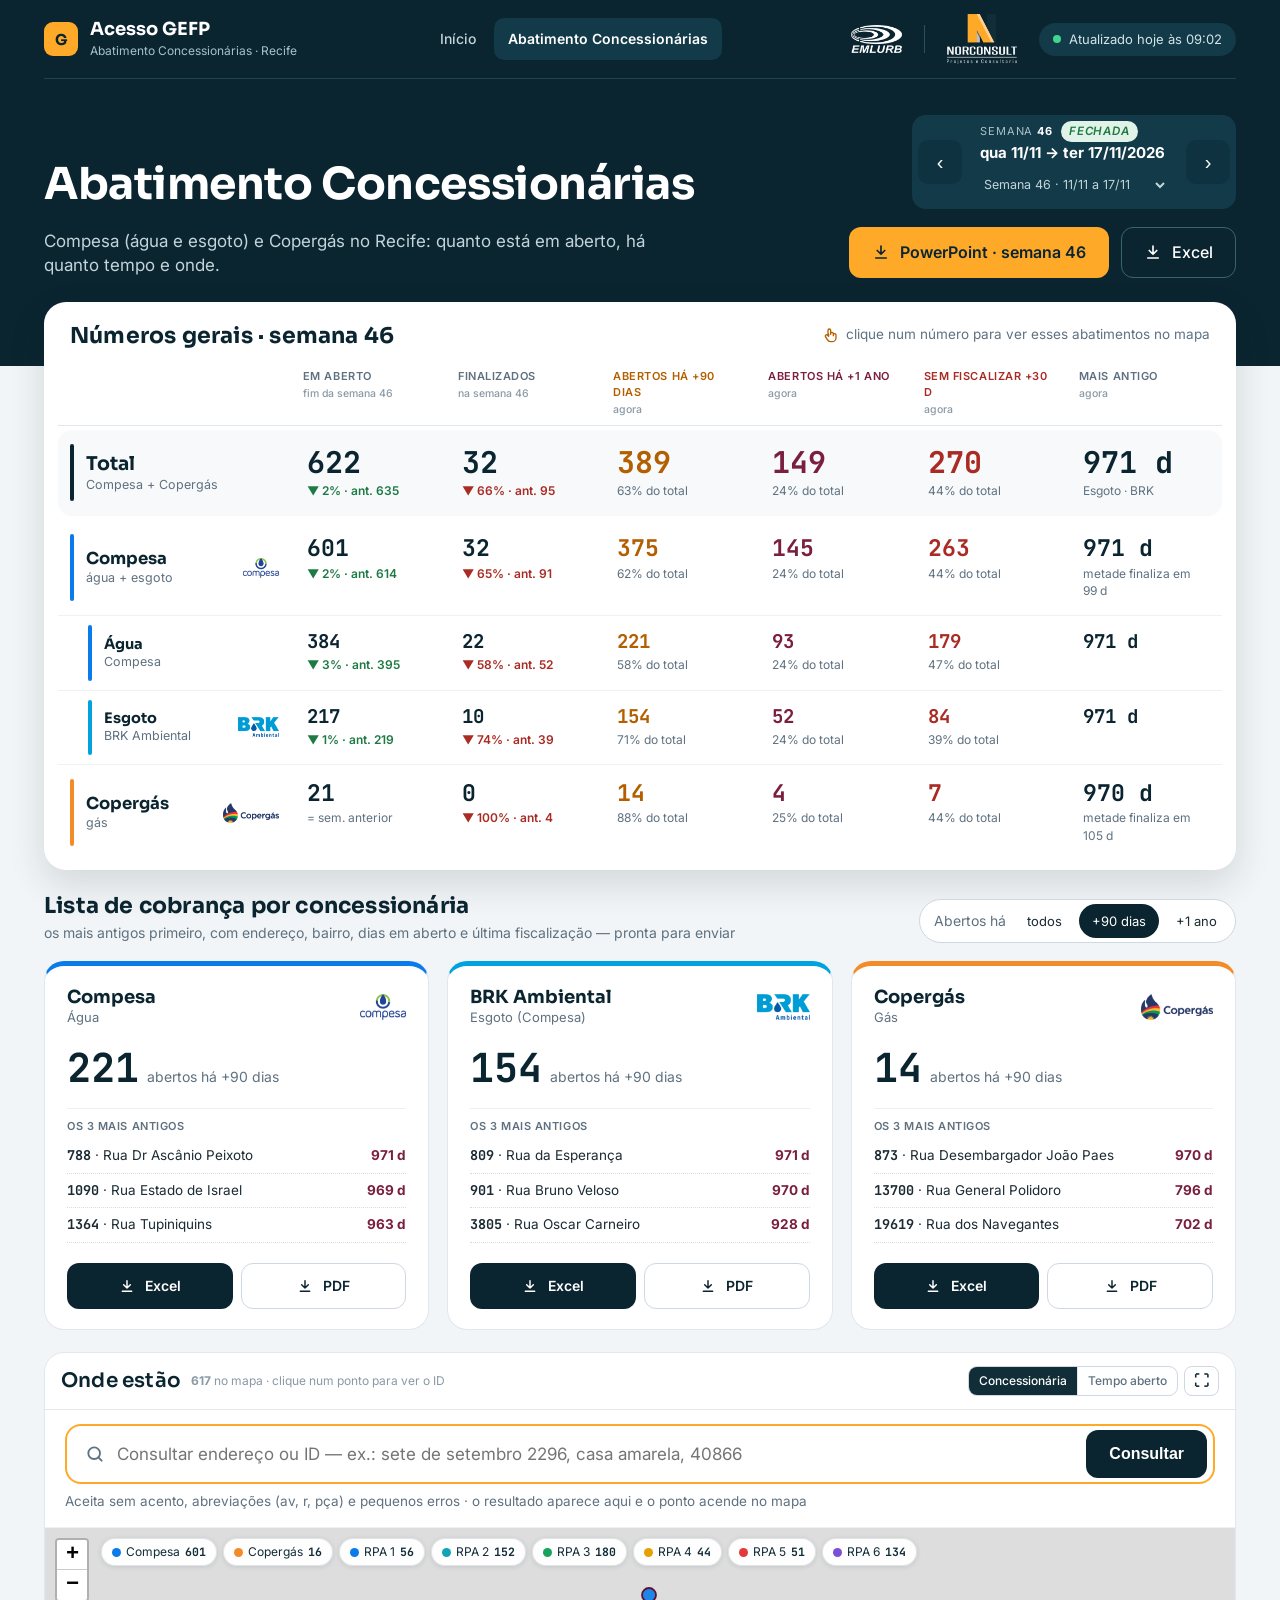
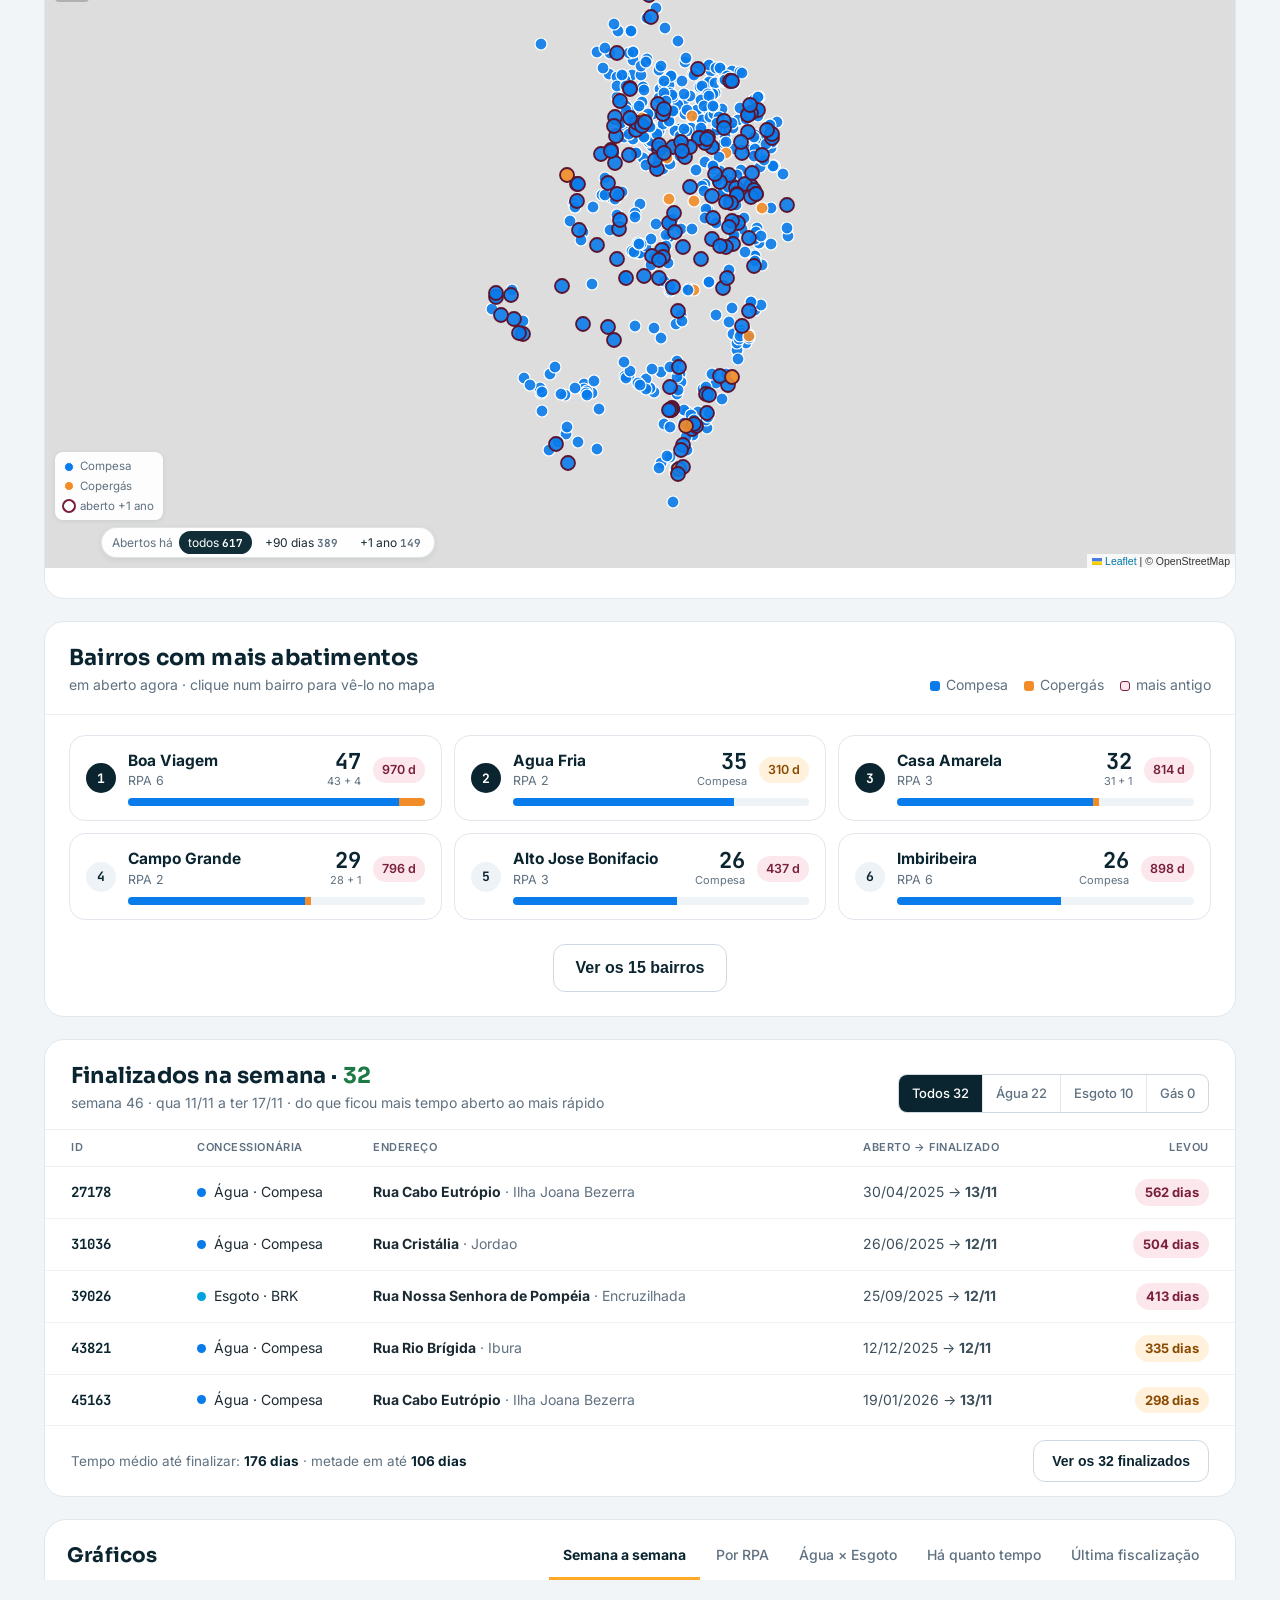
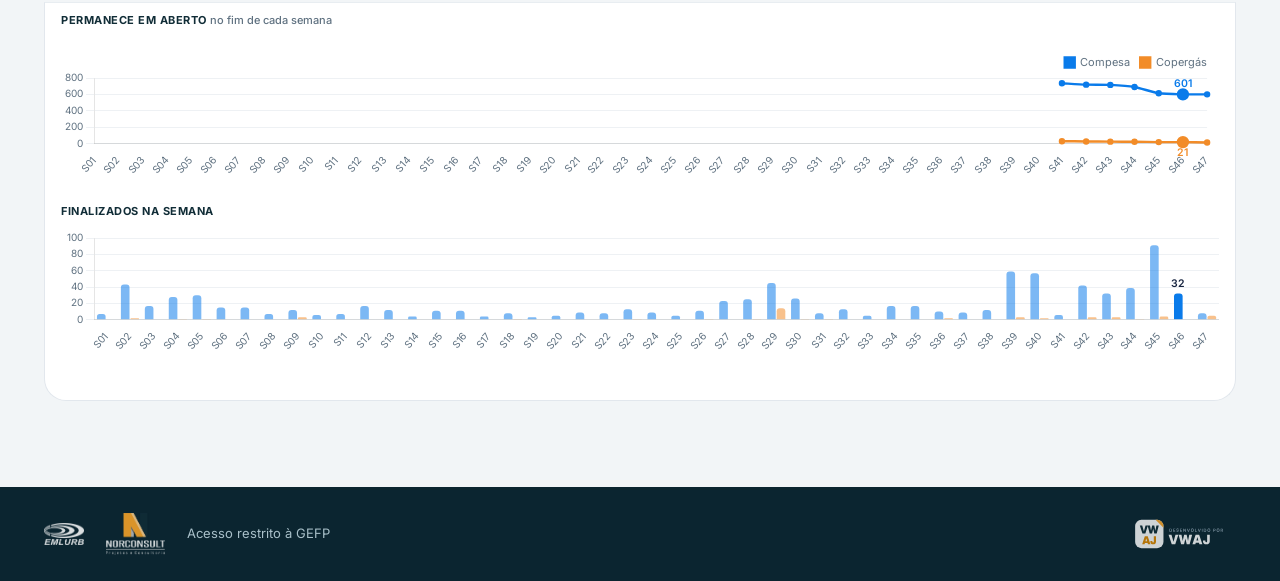
==== commit 478f2a04: "Acesso GEFP" ====
--- a/abatimento.html
+++ b/abatimento.html
@@ -44,8 +44,8 @@
       <button type="button" id="aProx" aria-label="Próxima semana" title="Próxima semana (→)">›</button>
     </div>
     <div class="g-bts">
-      <a class="g-bt lar" href="arquivos/abatimento_concessionarias_2026_semana_45.pptx" download><svg viewBox="0 0 24 24" fill="none" stroke="currentColor" stroke-width="2.2" stroke-linecap="round" stroke-linejoin="round" aria-hidden="true"><path d="M12 4v11M7 10l5 5 5-5M5 20h14"/></svg>PowerPoint · semana 45</a>
-      <a class="g-bt contorno" href="arquivos/abatimento_concessionarias_2026_semana_45.xlsx" download><svg viewBox="0 0 24 24" fill="none" stroke="currentColor" stroke-width="2.2" stroke-linecap="round" stroke-linejoin="round" aria-hidden="true"><path d="M12 4v11M7 10l5 5 5-5M5 20h14"/></svg>Excel</a>
+      <a class="g-bt lar" href="arquivos/abatimento_concessionarias_2026_semana_46.pptx" download><svg viewBox="0 0 24 24" fill="none" stroke="currentColor" stroke-width="2.2" stroke-linecap="round" stroke-linejoin="round" aria-hidden="true"><path d="M12 4v11M7 10l5 5 5-5M5 20h14"/></svg>PowerPoint · semana 46</a>
+      <a class="g-bt contorno" href="arquivos/abatimento_concessionarias_2026_semana_46.xlsx" download><svg viewBox="0 0 24 24" fill="none" stroke="currentColor" stroke-width="2.2" stroke-linecap="round" stroke-linejoin="round" aria-hidden="true"><path d="M12 4v11M7 10l5 5 5-5M5 20h14"/></svg>Excel</a>
     </div>
   </div>
 </div>
@@ -108,105 +108,105 @@
       <span class="nome"><b>Boa Viagem</b><small>RPA 6</small></span>
       <span class="barra"><i style="width:91.5%;background:#0A7BEA"></i><i style="width:8.5%;background:#F28C28"></i></span>
       <span class="tot"><b>47</b><small>43 + 4</small></span>
-      <span class="ant ano">963 d</span>
+      <span class="ant ano">970 d</span>
+    </button>
+    <button type="button" class="g-bairro" data-bairro="Agua Fria" onclick="Ab.porBairro(this.dataset.bairro)">
+      <span class="pos">2</span>
+      <span class="nome"><b>Agua Fria</b><small>RPA 2</small></span>
+      <span class="barra"><i style="width:74.5%;background:#0A7BEA"></i><i style="width:0.0%;background:#F28C28"></i></span>
+      <span class="tot"><b>35</b><small>Compesa</small></span>
+      <span class="ant m90">310 d</span>
     </button>
     <button type="button" class="g-bairro" data-bairro="Casa Amarela" onclick="Ab.porBairro(this.dataset.bairro)">
-      <span class="pos">2</span>
+      <span class="pos">3</span>
       <span class="nome"><b>Casa Amarela</b><small>RPA 3</small></span>
       <span class="barra"><i style="width:66.0%;background:#0A7BEA"></i><i style="width:2.1%;background:#F28C28"></i></span>
       <span class="tot"><b>32</b><small>31 + 1</small></span>
-      <span class="ant ano">807 d</span>
-    </button>
-    <button type="button" class="g-bairro" data-bairro="Agua Fria" onclick="Ab.porBairro(this.dataset.bairro)">
-      <span class="pos">3</span>
-      <span class="nome"><b>Agua Fria</b><small>RPA 2</small></span>
-      <span class="barra"><i style="width:68.1%;background:#0A7BEA"></i><i style="width:0.0%;background:#F28C28"></i></span>
-      <span class="tot"><b>32</b><small>Compesa</small></span>
-      <span class="ant m90">303 d</span>
+      <span class="ant ano">814 d</span>
     </button>
     <button type="button" class="g-bairro" data-bairro="Campo Grande" onclick="Ab.porBairro(this.dataset.bairro)">
       <span class="pos">4</span>
       <span class="nome"><b>Campo Grande</b><small>RPA 2</small></span>
-      <span class="barra"><i style="width:55.3%;background:#0A7BEA"></i><i style="width:2.1%;background:#F28C28"></i></span>
-      <span class="tot"><b>27</b><small>26 + 1</small></span>
-      <span class="ant ano">789 d</span>
+      <span class="barra"><i style="width:59.6%;background:#0A7BEA"></i><i style="width:2.1%;background:#F28C28"></i></span>
+      <span class="tot"><b>29</b><small>28 + 1</small></span>
+      <span class="ant ano">796 d</span>
+    </button>
+    <button type="button" class="g-bairro" data-bairro="Alto Jose Bonifacio" onclick="Ab.porBairro(this.dataset.bairro)">
+      <span class="pos">5</span>
+      <span class="nome"><b>Alto Jose Bonifacio</b><small>RPA 3</small></span>
+      <span class="barra"><i style="width:55.3%;background:#0A7BEA"></i><i style="width:0.0%;background:#F28C28"></i></span>
+      <span class="tot"><b>26</b><small>Compesa</small></span>
+      <span class="ant ano">437 d</span>
     </button>
     <button type="button" class="g-bairro" data-bairro="Imbiribeira" onclick="Ab.porBairro(this.dataset.bairro)">
-      <span class="pos">5</span>
+      <span class="pos">6</span>
       <span class="nome"><b>Imbiribeira</b><small>RPA 6</small></span>
       <span class="barra"><i style="width:55.3%;background:#0A7BEA"></i><i style="width:0.0%;background:#F28C28"></i></span>
       <span class="tot"><b>26</b><small>Compesa</small></span>
-      <span class="ant ano">891 d</span>
-    </button>
-    <button type="button" class="g-bairro" data-bairro="Alto Jose Bonifacio" onclick="Ab.porBairro(this.dataset.bairro)">
-      <span class="pos">6</span>
-      <span class="nome"><b>Alto Jose Bonifacio</b><small>RPA 3</small></span>
-      <span class="barra"><i style="width:53.2%;background:#0A7BEA"></i><i style="width:0.0%;background:#F28C28"></i></span>
-      <span class="tot"><b>25</b><small>Compesa</small></span>
-      <span class="ant ano">430 d</span>
+      <span class="ant ano">898 d</span>
     </button>
     <button type="button" class="g-bairro extra" data-bairro="Boa Vista" onclick="Ab.porBairro(this.dataset.bairro)">
       <span class="pos">7</span>
       <span class="nome"><b>Boa Vista</b><small>RPA 1</small></span>
       <span class="barra"><i style="width:38.3%;background:#0A7BEA"></i><i style="width:0.0%;background:#F28C28"></i></span>
       <span class="tot"><b>18</b><small>Compesa</small></span>
-      <span class="ant ano">928 d</span>
+      <span class="ant ano">935 d</span>
     </button>
     <button type="button" class="g-bairro extra" data-bairro="Pina" onclick="Ab.porBairro(this.dataset.bairro)">
       <span class="pos">8</span>
       <span class="nome"><b>Pina</b><small>RPA 6</small></span>
       <span class="barra"><i style="width:36.2%;background:#0A7BEA"></i><i style="width:2.1%;background:#F28C28"></i></span>
       <span class="tot"><b>18</b><small>17 + 1</small></span>
-      <span class="ant ano">674 d</span>
+      <span class="ant ano">681 d</span>
     </button>
     <button type="button" class="g-bairro extra" data-bairro="Tamarineira" onclick="Ab.porBairro(this.dataset.bairro)">
       <span class="pos">9</span>
       <span class="nome"><b>Tamarineira</b><small>RPA 3</small></span>
-      <span class="barra"><i style="width:31.9%;background:#0A7BEA"></i><i style="width:0.0%;background:#F28C28"></i></span>
-      <span class="tot"><b>15</b><small>Compesa</small></span>
-      <span class="ant ano">921 d</span>
-    </button>
-    <button type="button" class="g-bairro extra" data-bairro="Arruda" onclick="Ab.porBairro(this.dataset.bairro)">
+      <span class="barra"><i style="width:29.8%;background:#0A7BEA"></i><i style="width:0.0%;background:#F28C28"></i></span>
+      <span class="tot"><b>14</b><small>Compesa</small></span>
+      <span class="ant ano">928 d</span>
+    </button>
+    <button type="button" class="g-bairro extra" data-bairro="Ipsep" onclick="Ab.porBairro(this.dataset.bairro)">
       <span class="pos">10</span>
-      <span class="nome"><b>Arruda</b><small>RPA 2</small></span>
-      <span class="barra"><i style="width:27.7%;background:#0A7BEA"></i><i style="width:4.3%;background:#F28C28"></i></span>
-      <span class="tot"><b>15</b><small>13 + 2</small></span>
-      <span class="ant ano">723 d</span>
-    </button>
-    <button type="button" class="g-bairro extra" data-bairro="Ipsep" onclick="Ab.porBairro(this.dataset.bairro)">
-      <span class="pos">11</span>
       <span class="nome"><b>Ipsep</b><small>RPA 6</small></span>
       <span class="barra"><i style="width:29.8%;background:#0A7BEA"></i><i style="width:0.0%;background:#F28C28"></i></span>
       <span class="tot"><b>14</b><small>Compesa</small></span>
-      <span class="ant m90">255 d</span>
+      <span class="ant m90">262 d</span>
+    </button>
+    <button type="button" class="g-bairro extra" data-bairro="Nova Descoberta" onclick="Ab.porBairro(this.dataset.bairro)">
+      <span class="pos">11</span>
+      <span class="nome"><b>Nova Descoberta</b><small>RPA 3</small></span>
+      <span class="barra"><i style="width:27.7%;background:#0A7BEA"></i><i style="width:0.0%;background:#F28C28"></i></span>
+      <span class="tot"><b>13</b><small>Compesa</small></span>
+      <span class="ant ano">796 d</span>
     </button>
     <button type="button" class="g-bairro extra" data-bairro="Cohab" onclick="Ab.porBairro(this.dataset.bairro)">
       <span class="pos">12</span>
       <span class="nome"><b>Cohab</b><small>RPA 6</small></span>
       <span class="barra"><i style="width:27.7%;background:#0A7BEA"></i><i style="width:0.0%;background:#F28C28"></i></span>
       <span class="tot"><b>13</b><small>Compesa</small></span>
-      <span class="ant ano">584 d</span>
-    </button>
-    <button type="button" class="g-bairro extra" data-bairro="Nova Descoberta" onclick="Ab.porBairro(this.dataset.bairro)">
+      <span class="ant ano">591 d</span>
+    </button>
+    <button type="button" class="g-bairro extra" data-bairro="Cordeiro" onclick="Ab.porBairro(this.dataset.bairro)">
       <span class="pos">13</span>
-      <span class="nome"><b>Nova Descoberta</b><small>RPA 3</small></span>
+      <span class="nome"><b>Cordeiro</b><small>RPA 4</small></span>
       <span class="barra"><i style="width:27.7%;background:#0A7BEA"></i><i style="width:0.0%;background:#F28C28"></i></span>
       <span class="tot"><b>13</b><small>Compesa</small></span>
-      <span class="ant ano">789 d</span>
+      <span class="ant ano">872 d</span>
+    </button>
+    <button type="button" class="g-bairro extra" data-bairro="Arruda" onclick="Ab.porBairro(this.dataset.bairro)">
+      <span class="pos">14</span>
+      <span class="nome"><b>Arruda</b><small>RPA 2</small></span>
+      <span class="barra"><i style="width:27.7%;background:#0A7BEA"></i><i style="width:0.0%;background:#F28C28"></i></span>
+      <span class="tot"><b>13</b><small>Compesa</small></span>
+      <span class="ant ano">730 d</span>
     </button>
     <button type="button" class="g-bairro extra" data-bairro="Santo Amaro" onclick="Ab.porBairro(this.dataset.bairro)">
-      <span class="pos">14</span>
+      <span class="pos">15</span>
       <span class="nome"><b>Santo Amaro</b><small>RPA 1</small></span>
       <span class="barra"><i style="width:25.5%;background:#0A7BEA"></i><i style="width:2.1%;background:#F28C28"></i></span>
       <span class="tot"><b>13</b><small>12 + 1</small></span>
-      <span class="ant ano">956 d</span>
-    </button>
-    <button type="button" class="g-bairro extra" data-bairro="Porto da Madeira" onclick="Ab.porBairro(this.dataset.bairro)">
-      <span class="pos">15</span>
-      <span class="nome"><b>Porto da Madeira</b><small>RPA 2</small></span>
-      <span class="barra"><i style="width:25.5%;background:#0A7BEA"></i><i style="width:0.0%;background:#F28C28"></i></span>
-      <span class="tot"><b>12</b><small>Compesa</small></span>
-      <span class="ant ano">467 d</span>
+      <span class="ant ano">963 d</span>
     </button>
   </div>
   <div class="g-bairros-pe"><button type="button" class="g-bt contorno-claro" id="gBairrosMais" onclick="const g=document.getElementById('gBairros');g.classList.toggle('todos');this.textContent=g.classList.contains('todos')?'Mostrar só os 6 primeiros':'Ver os 15 bairros'">Ver os 15 bairros</button></div>
@@ -292,7 +292,7 @@
 <script>window.CARTO={key:"",estilo:"light_all",osm:true};window.ESTATICO=true;window.GEFP=true;window.SIGA_URL="https://novosiga.rdmapps.com.br/pt-BR/service_orders/details?q%5Bid_eq%5D={id}";window.SIGA_URL_RESUMO="https://novosiga.rdmapps.com.br/pt-BR/service_orders/summary?q%5Bid_eq%5D={id}";</script>
 <script src="static/painel.js?v=1794503176"></script>
 <script>
-const D={"agora": {"Compesa": {"abertos": 593, "acima_365": 141, "acima_90": 371, "agua": 377, "dias_ate_finalizar": 99, "esgoto": 216, "finalizados_ano": 886, "finalizados_ano_sub": {"Esgoto": 302, "Água": 584}, "fisc": [{"faixa": "até 15 d", "n": 225}, {"faixa": "16–30 d", "n": 161}, {"faixa": "31–60 d", "n": 105}, {"faixa": "+60 d", "n": 102}], "idade": [{"faixa": "até 30 d", "n": 85}, {"faixa": "31–90 d", "n": 137}, {"faixa": "91–180 d", "n": 68}, {"faixa": "181–365 d", "n": 162}, {"faixa": "+1 ano", "n": 141}], "idade_media": 254, "mais_antigo": 964, "nunca_fisc": 0, "sem_fisc": 207}, "Copergás": {"abertos": 20, "acima_365": 4, "acima_90": 17, "agua": 0, "dias_ate_finalizar": 102, "esgoto": 0, "finalizados_ano": 46, "fisc": [{"faixa": "até 15 d", "n": 5}, {"faixa": "16–30 d", "n": 4}, {"faixa": "31–60 d", "n": 3}, {"faixa": "+60 d", "n": 8}], "idade": [{"faixa": "até 30 d", "n": 0}, {"faixa": "31–90 d", "n": 3}, {"faixa": "91–180 d", "n": 2}, {"faixa": "181–365 d", "n": 11}, {"faixa": "+1 ano", "n": 4}], "idade_media": 325, "mais_antigo": 963, "nunca_fisc": 0, "sem_fisc": 11}}, "ano": 2026, "bairros": [{"bairro": "Boa Viagem", "compesa": 43, "copergas": 4, "mais_antigo": 963, "n": 47, "rpa": "RPA 6"}, {"bairro": "Casa Amarela", "compesa": 31, "copergas": 1, "mais_antigo": 807, "n": 32, "rpa": "RPA 3"}, {"bairro": "Agua Fria", "compesa": 32, "copergas": 0, "mais_antigo": 303, "n": 32, "rpa": "RPA 2"}, {"bairro": "Campo Grande", "compesa": 26, "copergas": 1, "mais_antigo": 789, "n": 27, "rpa": "RPA 2"}, {"bairro": "Imbiribeira", "compesa": 26, "copergas": 0, "mais_antigo": 891, "n": 26, "rpa": "RPA 6"}, {"bairro": "Alto Jose Bonifacio", "compesa": 25, "copergas": 0, "mais_antigo": 430, "n": 25, "rpa": "RPA 3"}, {"bairro": "Boa Vista", "compesa": 18, "copergas": 0, "mais_antigo": 928, "n": 18, "rpa": "RPA 1"}, {"bairro": "Pina", "compesa": 17, "copergas": 1, "mais_antigo": 674, "n": 18, "rpa": "RPA 6"}, {"bairro": "Tamarineira", "compesa": 15, "copergas": 0, "mais_antigo": 921, "n": 15, "rpa": "RPA 3"}, {"bairro": "Arruda", "compesa": 13, "copergas": 2, "mais_antigo": 723, "n": 15, "rpa": "RPA 2"}, {"bairro": "Ipsep", "compesa": 14, "copergas": 0, "mais_antigo": 255, "n": 14, "rpa": "RPA 6"}, {"bairro": "Cohab", "compesa": 13, "copergas": 0, "mais_antigo": 584, "n": 13, "rpa": "RPA 6"}, {"bairro": "Nova Descoberta", "compesa": 13, "copergas": 0, "mais_antigo": 789, "n": 13, "rpa": "RPA 3"}, {"bairro": "Santo Amaro", "compesa": 12, "copergas": 1, "mais_antigo": 956, "n": 13, "rpa": "RPA 1"}, {"bairro": "Porto da Madeira", "compesa": 12, "copergas": 0, "mais_antigo": 467, "n": 12, "rpa": "RPA 2"}], "concs": ["Compesa", "Copergás"], "cores": {"Compesa": "#0A7BEA", "Copergás": "#F28C28"}, "fins": {"2026_35": [{"abertura": "2024-06-12", "bairro": "Boa Viagem", "conc": "Compesa", "dias": 810, "fim": "2026-08-31", "logradouro": "Rua Almirante Saldanha da Gama", "os_id": "6132", "rpa": "RPA 6", "sub": "Água", "trecho": "numero 43"}, {"abertura": "2024-12-18", "bairro": "Areias", "conc": "Compesa", "dias": 618, "fim": "2026-08-28", "logradouro": "Rua Novo Horizonte", "os_id": "19507", "rpa": "RPA 5", "sub": "Água", "trecho": "Em frente ao n 174"}, {"abertura": "2025-04-04", "bairro": "Torroes", "conc": "Compesa", "dias": 511, "fim": "2026-08-28", "logradouro": "Rua Confederação do Equador", "os_id": "25841", "rpa": "RPA 4", "sub": "Água", "trecho": "N 110"}, {"abertura": "2025-09-04", "bairro": "Iputinga", "conc": "Compesa", "dias": 356, "fim": "2026-08-26", "logradouro": "Rua Professor Bandeira", "os_id": "37565", "rpa": "RPA 4", "sub": "Água", "trecho": "N 335"}, {"abertura": "2026-02-13", "bairro": "Alto Jose Bonifacio", "conc": "Compesa", "dias": 199, "fim": "2026-08-31", "logradouro": "Rua Alto José Bonifácio", "os_id": "46677", "rpa": "RPA 3", "sub": "Água", "trecho": "Encontro com a Rua Córrego do Euclides"}, {"abertura": "2026-02-23", "bairro": "Torroes", "conc": "Compesa", "dias": 184, "fim": "2026-08-26", "logradouro": "Rua Ocidental", "os_id": "47079", "rpa": "RPA 4", "sub": "Água", "trecho": "N 138"}, {"abertura": "2026-02-25", "bairro": "Torroes", "conc": "Compesa", "dias": 184, "fim": "2026-08-28", "logradouro": "Rua Zumbi dos Palmares", "os_id": "47282", "rpa": "RPA 4", "sub": "Esgoto", "trecho": "N 35 em frente ao colégio educacional Pedro Hermínio"}, {"abertura": "2026-03-11", "bairro": "Boa Viagem", "conc": "Compesa", "dias": 169, "fim": "2026-08-27", "logradouro": "Rua Desembargador João Paes", "os_id": "48164", "rpa": "RPA 6", "sub": "Água", "trecho": "restaurante d mica"}, {"abertura": "2026-03-18", "bairro": "Encruzilhada", "conc": "Compesa", "dias": 166, "fim": "2026-08-31", "logradouro": "Rua Professor Otávio de Freitas", "os_id": "48623", "rpa": "RPA 2", "sub": "Esgoto", "trecho": "numero 386"}, {"abertura": "2026-03-25", "bairro": "Torroes", "conc": "Compesa", "dias": 156, "fim": "2026-08-28", "logradouro": "Rua Epaminondas Cristóvão de Oliveira", "os_id": "48973", "rpa": "RPA 4", "sub": "Água", "trecho": "Encontro com a Br232 (Abdias de Carvalho)"}, {"abertura": "2026-04-09", "bairro": "Cohab", "conc": "Compesa", "dias": 141, "fim": "2026-08-28", "logradouro": "Avenida Chapada do Araripe", "os_id": "49920", "rpa": "RPA 6", "sub": "Água", "trecho": "numero 118j"}, {"abertura": "2026-05-15", "bairro": "Afogados", "conc": "Compesa", "dias": 105, "fim": "2026-08-28", "logradouro": "Rua da Paz", "os_id": "51828", "rpa": "RPA 5", "sub": "Água", "trecho": "Caixa econômica/ sem pavimento"}, {"abertura": "2026-06-05", "bairro": "Mustardinha", "conc": "Compesa", "dias": 88, "fim": "2026-09-01", "logradouro": "Avenida Manoel Goncalves da Luz", "os_id": "53070", "rpa": "RPA 5", "sub": "Esgoto", "trecho": "escola sem pavimento/ Cehab"}, {"abertura": "2026-07-21", "bairro": "Toto", "conc": "Compesa", "dias": 41, "fim": "2026-08-31", "logradouro": "Rua Papanduva", "os_id": "55812", "rpa": "RPA 5", "sub": "Esgoto", "trecho": "62/1"}, {"abertura": "2026-07-20", "bairro": "Cohab", "conc": "Compesa", "dias": 39, "fim": "2026-08-28", "logradouro": "Rua Morro do Pilar", "os_id": "55766", "rpa": "RPA 6", "sub": "Água", "trecho": "terminal de ônibus"}, {"abertura": "2026-08-19", "bairro": "Encruzilhada", "conc": "Compesa", "dias": 7, "fim": "2026-08-26", "logradouro": "Avenida Beberibe", "os_id": "57552", "rpa": "RPA 2", "sub": "Água", "trecho": "esquina com a Rua Pedro Alves e o posto de gasolina Ipiranga. obs, buraco em via"}, {"abertura": "2026-08-25", "bairro": "Dois Irmaos", "conc": "Compesa", "dias": 6, "fim": "2026-08-31", "logradouro": "Rua Dois Irmãos", "os_id": "57853", "rpa": "RPA 3", "sub": "Água", "trecho": "Encontro com a Avenida da Recuperação"}], "2026_36": [{"abertura": "2024-07-02", "bairro": "Cohab", "conc": "Compesa", "dias": 792, "fim": "2026-09-02", "logradouro": "Avenida Jornalista Costa Porto", "os_id": "8124", "rpa": "RPA 6", "sub": "Água", "trecho": "numero 1275"}, {"abertura": "2025-09-24", "bairro": "Boa Viagem", "conc": "Compesa", "dias": 343, "fim": "2026-09-02", "logradouro": "Rua Ernesto de Paula Santos", "os_id": "38962", "rpa": "RPA 6", "sub": "Água", "trecho": "com Av conselheiro Aguiar"}, {"abertura": "2026-05-07", "bairro": "Caxanga", "conc": "Compesa", "dias": 118, "fim": "2026-09-02", "logradouro": "Rua Pedro Ernesto", "os_id": "51417", "rpa": "RPA 4", "sub": "Esgoto", "trecho": "encontro com a Av Caxangá"}, {"abertura": "2026-05-22", "bairro": "Varzea", "conc": "Compesa", "dias": 103, "fim": "2026-09-02", "logradouro": "Avenida Barão de Bonito", "os_id": "52330", "rpa": "RPA 4", "sub": "Esgoto", "trecho": "encontro com Av Caxangá"}, {"abertura": "2026-06-19", "bairro": "Arruda", "conc": "Copergás", "dias": 76, "fim": "2026-09-03", "logradouro": "Avenida Beberibe", "os_id": "53975", "rpa": "RPA 2", "sub": "Gás", "trecho": "próximo ao cruzamento com av professor José dos anjos"}, {"abertura": "2026-07-01", "bairro": "Boa Viagem", "conc": "Compesa", "dias": 65, "fim": "2026-09-04", "logradouro": "Rua General Americano Freire", "os_id": "54445", "rpa": "RPA 6", "sub": "Esgoto", "trecho": "numero 279"}, {"abertura": "2026-07-20", "bairro": "Afogados", "conc": "Compesa", "dias": 45, "fim": "2026-09-03", "logradouro": "Rua Coronel Alfredo Duarte", "os_id": "55687", "rpa": "RPA 5", "sub": "Esgoto", "trecho": "C) Rua Joinville ( Perigo)"}, {"abertura": "2026-07-28", "bairro": "Cohab", "conc": "Compesa", "dias": 42, "fim": "2026-09-08", "logradouro": "Avenida Pernambuco", "os_id": "56501", "rpa": "RPA 6", "sub": "Esgoto", "trecho": "numero 44"}, {"abertura": "2026-08-04", "bairro": "Parnamirim", "conc": "Compesa", "dias": 29, "fim": "2026-09-02", "logradouro": "Estrada do Encanamento", "os_id": "56800", "rpa": "RPA 3", "sub": "Água", "trecho": "Em frente ao número 782(perigo)"}, {"abertura": "2026-08-07", "bairro": "Parnamirim", "conc": "Compesa", "dias": 26, "fim": "2026-09-02", "logradouro": "Estrada do Encanamento", "os_id": "56983", "rpa": "RPA 3", "sub": "Água", "trecho": "Em frente ao Sítio da Trindade"}, {"abertura": "2026-08-10", "bairro": "Agua Fria", "conc": "Copergás", "dias": 24, "fim": "2026-09-03", "logradouro": "Rua Alegre", "os_id": "57079", "rpa": "RPA 2", "sub": "Gás", "trecho": "443"}, {"abertura": "2026-08-12", "bairro": "Tamarineira", "conc": "Compesa", "dias": 21, "fim": "2026-09-02", "logradouro": "Rua Sebastião Alves", "os_id": "57177", "rpa": "RPA 3", "sub": "Água", "trecho": "Em frente ao número 88"}], "2026_37": [{"abertura": "2024-06-18", "bairro": "Jiquia", "conc": "Compesa", "dias": 818, "fim": "2026-09-14", "logradouro": "Rua Príncipe da Beira", "os_id": "6831", "rpa": "RPA 5", "sub": "Esgoto", "trecho": "Tampão/ Frente Brk"}, {"abertura": "2026-01-26", "bairro": "Cohab", "conc": "Compesa", "dias": 226, "fim": "2026-09-09", "logradouro": "Avenida Rio Largo", "os_id": "45596", "rpa": "RPA 6", "sub": "Água", "trecho": "numero 176"}, {"abertura": "2026-03-17", "bairro": "Cohab", "conc": "Compesa", "dias": 176, "fim": "2026-09-09", "logradouro": "Rua Vale do Cariri", "os_id": "48504", "rpa": "RPA 6", "sub": "Água", "trecho": "numero 539"}, {"abertura": "2026-05-15", "bairro": "Cohab", "conc": "Compesa", "dias": 117, "fim": "2026-09-09", "logradouro": "Rua Pero Vaz de Caminha", "os_id": "51859", "rpa": "RPA 6", "sub": "Água", "trecho": "numero 87"}, {"abertura": "2026-06-18", "bairro": "Pina", "conc": "Compesa", "dias": 89, "fim": "2026-09-15", "logradouro": "Rua José Mariano Filho", "os_id": "53896", "rpa": "RPA 6", "sub": "Água", "trecho": "mercadinho quebra galho"}, {"abertura": "2026-07-09", "bairro": "Imbiribeira", "conc": "Compesa", "dias": 68, "fim": "2026-09-15", "logradouro": "Avenida General Mac Arthur", "os_id": "55142", "rpa": "RPA 6", "sub": "Água", "trecho": "maxi grão"}, {"abertura": "2026-07-21", "bairro": "Cohab", "conc": "Compesa", "dias": 50, "fim": "2026-09-09", "logradouro": "Rua Pero Vaz de Caminha", "os_id": "55836", "rpa": "RPA 6", "sub": "Esgoto", "trecho": "numero 117"}, {"abertura": "2026-07-29", "bairro": "Espinheiro", "conc": "Compesa", "dias": 43, "fim": "2026-09-10", "logradouro": "Rua do Espinheiro", "os_id": "56533", "rpa": "RPA 3", "sub": "Água", "trecho": "N 800"}, {"abertura": "2026-08-25", "bairro": "Alto Jose Bonifacio", "conc": "Compesa", "dias": 15, "fim": "2026-09-09", "logradouro": "Rua Córrego do Euclides", "os_id": "57896", "rpa": "RPA 3", "sub": "Água", "trecho": "Em frente a ETT Bebidas"}], "2026_38": [{"abertura": "2024-04-24", "bairro": "Prado", "conc": "Compesa", "dias": 875, "fim": "2026-09-16", "logradouro": "Rua Hércules Florence", "os_id": "2992", "rpa": "RPA 4", "sub": "Água", "trecho": "99( risco)"}, {"abertura": "2025-12-18", "bairro": "Boa Viagem", "conc": "Compesa", "dias": 274, "fim": "2026-09-18", "logradouro": "Rua Petrolina", "os_id": "44086", "rpa": "RPA 6", "sub": "Esgoto", "trecho": "numero 191"}, {"abertura": "2026-01-13", "bairro": "Jardim Sao Paulo", "conc": "Compesa", "dias": 246, "fim": "2026-09-16", "logradouro": "Rua João de Andrade", "os_id": "44827", "rpa": "RPA 5", "sub": "Água", "trecho": "42 sem pavimento"}, {"abertura": "2026-01-27", "bairro": "Espinheiro", "conc": "Compesa", "dias": 238, "fim": "2026-09-22", "logradouro": "Rua Marquês do Paraná", "os_id": "45733", "rpa": "RPA 3", "sub": "Água", "trecho": "Encontro com a Av João de Barros"}, {"abertura": "2026-06-16", "bairro": "Vasco da Gama", "conc": "Compesa", "dias": 92, "fim": "2026-09-16", "logradouro": "Rua Vasco da Gama", "os_id": "53662", "rpa": "RPA 3", "sub": "Água", "trecho": "Em frente ao número 517 (perigo)"}, {"abertura": "2026-07-17", "bairro": "Boa Viagem", "conc": "Compesa", "dias": 63, "fim": "2026-09-18", "logradouro": "Rua Coronel Benedito Chaves", "os_id": "55584", "rpa": "RPA 6", "sub": "Esgoto", "trecho": "com rua dos Navegantes"}, {"abertura": "2026-07-23", "bairro": "Brasilia Teimosa", "conc": "Compesa", "dias": 56, "fim": "2026-09-17", "logradouro": "Rua Arabaiana", "os_id": "56138", "rpa": "RPA 6", "sub": "Esgoto", "trecho": "com rua Medusa"}, {"abertura": "2026-08-11", "bairro": "Casa Amarela", "conc": "Compesa", "dias": 38, "fim": "2026-09-18", "logradouro": "Rua Arnoldo Magalhães", "os_id": "57104", "rpa": "RPA 3", "sub": "Água", "trecho": "Em frente ao número 79"}, {"abertura": "2026-08-25", "bairro": "Alto Jose Bonifacio", "conc": "Compesa", "dias": 27, "fim": "2026-09-21", "logradouro": "Rua Córrego do Euclides", "os_id": "57923", "rpa": "RPA 3", "sub": "Água", "trecho": "Em frente ao número 537"}, {"abertura": "2026-09-02", "bairro": "Parnamirim", "conc": "Compesa", "dias": 16, "fim": "2026-09-18", "logradouro": "Estrada do Encanamento", "os_id": "58396", "rpa": "RPA 3", "sub": "Água", "trecho": "Encontro com a Rua da Harmonia"}, {"abertura": "2026-09-09", "bairro": "Cohab", "conc": "Compesa", "dias": 13, "fim": "2026-09-22", "logradouro": "Rua Coronel Vilagran", "os_id": "58815", "rpa": "RPA 6", "sub": "Esgoto", "trecho": "numero 116"}, {"abertura": "2026-09-08", "bairro": "Gracas", "conc": "Compesa", "dias": 10, "fim": "2026-09-18", "logradouro": "Rua Amélia", "os_id": "58756", "rpa": "RPA 3", "sub": "Água", "trecho": "Encontro com a Avenida Rosa e Silva"}], "2026_39": [{"abertura": "2024-11-25", "bairro": "Santana", "conc": "Compesa", "dias": 669, "fim": "2026-09-25", "logradouro": "Rua Amaraji", "os_id": "18236", "rpa": "RPA 3", "sub": "Água", "trecho": "em frente ao número 44"}, {"abertura": "2025-02-13", "bairro": "Campo Grande", "conc": "Compesa", "dias": 593, "fim": "2026-09-29", "logradouro": "Rua Dr Machado", "os_id": "22723", "rpa": "RPA 2", "sub": "Água", "trecho": "em frente ao número 617. obs, o abatimento está localizado na calçada tipo passeio"}, {"abertura": "2025-02-25", "bairro": "Imbiribeira", "conc": "Compesa", "dias": 577, "fim": "2026-09-25", "logradouro": "Rua Olivia Menelau", "os_id": "23622", "rpa": "RPA 6", "sub": "Água", "trecho": "numero 185"}, {"abertura": "2025-05-07", "bairro": "Boa Viagem", "conc": "Compesa", "dias": 506, "fim": "2026-09-25", "logradouro": "Avenida Fernando Simões Barbosa", "os_id": "27483", "rpa": "RPA 6", "sub": "Água", "trecho": "Chevrolet"}, {"abertura": "2025-08-29", "bairro": "Arruda", "conc": "Compesa", "dias": 395, "fim": "2026-09-28", "logradouro": "Rua das Moças", "os_id": "37104", "rpa": "RPA 2", "sub": "Água", "trecho": "em frente ao número 1048 obs, abatimento Compesa em calçada tipo passeio, oferecendo risco de queda na passagem dos pedestres."}, {"abertura": "2025-08-27", "bairro": "Casa Amarela", "conc": "Compesa", "dias": 393, "fim": "2026-09-24", "logradouro": "Rua Padre Lemos", "os_id": "36865", "rpa": "RPA 3", "sub": "Água", "trecho": "Encontro com a Rua Visconde de Tauany(perigo)"}, {"abertura": "2026-01-20", "bairro": "Ipsep", "conc": "Compesa", "dias": 248, "fim": "2026-09-25", "logradouro": "Rua Padre Lima e Sá", "os_id": "45266", "rpa": "RPA 6", "sub": "Esgoto", "trecho": "numero 252"}, {"abertura": "2026-01-23", "bairro": "Boa Viagem", "conc": "Compesa", "dias": 245, "fim": "2026-09-25", "logradouro": "Rua Desembargador João Paes", "os_id": "45521", "rpa": "RPA 6", "sub": "Água", "trecho": "com rua hélio Falcão"}, {"abertura": "2026-02-10", "bairro": "Gracas", "conc": "Compesa", "dias": 226, "fim": "2026-09-24", "logradouro": "Rua Manoel de Almeida", "os_id": "46484", "rpa": "RPA 3", "sub": "Esgoto", "trecho": "próximo ao parque dás graças. obs, abatimento esgoto Compesa"}, {"abertura": "2026-02-24", "bairro": "Ibura", "conc": "Compesa", "dias": 216, "fim": "2026-09-28", "logradouro": "Rua Pintor Agenor de Albuquerque César", "os_id": "47127", "rpa": "RPA 6", "sub": "Esgoto", "trecho": "ao lado do número 152"}, {"abertura": "2026-02-23", "bairro": "Imbiribeira", "conc": "Compesa", "dias": 214, "fim": "2026-09-25", "logradouro": "Rua José da Silva Lucena", "os_id": "47040", "rpa": "RPA 6", "sub": "Água", "trecho": "ferreira costa"}, {"abertura": "2026-02-23", "bairro": "Torroes", "conc": "Compesa", "dias": 214, "fim": "2026-09-25", "logradouro": "Rua Ocidental", "os_id": "47078", "rpa": "RPA 4", "sub": "Esgoto", "trecho": "com a Rua Zumbi do palmares"}, {"abertura": "2026-02-25", "bairro": "Boa Viagem", "conc": "Compesa", "dias": 212, "fim": "2026-09-25", "logradouro": "Rua Sideral", "os_id": "47258", "rpa": "RPA 6", "sub": "Esgoto", "trecho": "numero 680"}, {"abertura": "2026-03-05", "bairro": "Boa Viagem", "conc": "Copergás", "dias": 204, "fim": "2026-09-25", "logradouro": "Rua Setubal", "os_id": "47917", "rpa": "RPA 6", "sub": "Gás", "trecho": "numero 5890"}, {"abertura": "2026-03-11", "bairro": "Boa Viagem", "conc": "Compesa", "dias": 202, "fim": "2026-09-29", "logradouro": "Rua Desembargador João Paes", "os_id": "48160", "rpa": "RPA 6", "sub": "Esgoto", "trecho": "numero 1044"}, {"abertura": "2026-03-23", "bairro": "Cohab", "conc": "Compesa", "dias": 189, "fim": "2026-09-28", "logradouro": "Rua Expedicionário Francisco Vitoriano", "os_id": "48836", "rpa": "RPA 6", "sub": "Água", "trecho": "numero 120a"}, {"abertura": "2026-03-24", "bairro": "Boa Viagem", "conc": "Compesa", "dias": 189, "fim": "2026-09-29", "logradouro": "Rua Desembargador João Paes", "os_id": "48923", "rpa": "RPA 6", "sub": "Esgoto", "trecho": "numero 778"}, {"abertura": "2026-03-20", "bairro": "Imbiribeira", "conc": "Compesa", "dias": 189, "fim": "2026-09-25", "logradouro": "Rua Olivia Menelau", "os_id": "48729", "rpa": "RPA 6", "sub": "Esgoto", "trecho": "colégio Pinheiros"}, {"abertura": "2026-03-23", "bairro": "Boa Viagem", "conc": "Compesa", "dias": 186, "fim": "2026-09-25", "logradouro": "Rua Antônio Vicente", "os_id": "48850", "rpa": "RPA 6", "sub": "Esgoto", "trecho": "numero 570"}, {"abertura": "2026-03-27", "bairro": "Vasco da Gama", "conc": "Compesa", "dias": 185, "fim": "2026-09-28", "logradouro": "Rua Alto do Eucalipto", "os_id": "49208", "rpa": "RPA 3", "sub": "Água", "trecho": "oposto ao N 67"}, {"abertura": "2026-03-24", "bairro": "Boa Viagem", "conc": "Compesa", "dias": 185, "fim": "2026-09-25", "logradouro": "Avenida Hélio Falcão", "os_id": "48924", "rpa": "RPA 6", "sub": "Esgoto", "trecho": "com rua Carlos Pereira"}, {"abertura": "2026-03-24", "bairro": "Vasco da Gama", "conc": "Compesa", "dias": 183, "fim": "2026-09-23", "logradouro": "Rua Miguel Carneiro", "os_id": "48951", "rpa": "RPA 3", "sub": "Água", "trecho": "N 52"}, {"abertura": "2026-03-31", "bairro": "Boa Viagem", "conc": "Compesa", "dias": 182, "fim": "2026-09-29", "logradouro": "Rua Major Armando de Souza Mello", "os_id": "49313", "rpa": "RPA 6", "sub": "Água", "trecho": "ao lado da rua general salgado"}, {"abertura": "2026-03-31", "bairro": "Poco", "conc": "Compesa", "dias": 178, "fim": "2026-09-25", "logradouro": "Rua do Chacon", "os_id": "49348", "rpa": "RPA 3", "sub": "Esgoto", "trecho": "em frente a Barbearia casa forte e a Rua Dr. Luiz Ribeiro Bastos. obs, abatimento esgoto Compesa"}, {"abertura": "2026-04-08", "bairro": "Campina do Barreto", "conc": "Compesa", "dias": 174, "fim": "2026-09-29", "logradouro": "Rua Coronel Mário Libório", "os_id": "49792", "rpa": "RPA 2", "sub": "Esgoto", "trecho": "esquina com a Rua Quinari. obs, abatimento esgoto Compesa"}, {"abertura": "2026-04-10", "bairro": "Dois Irmaos", "conc": "Compesa", "dias": 172, "fim": "2026-09-29", "logradouro": "Rua Dois Irmãos", "os_id": "50035", "rpa": "RPA 3", "sub": "Água", "trecho": "Encontro com a Br101"}, {"abertura": "2026-04-15", "bairro": "Boa Viagem", "conc": "Compesa", "dias": 167, "fim": "2026-09-29", "logradouro": "Avenida Marechal Juarez Távora", "os_id": "50290", "rpa": "RPA 6", "sub": "Água", "trecho": "próximo a rua general salgado"}, {"abertura": "2026-04-23", "bairro": "Agua Fria", "conc": "Compesa", "dias": 155, "fim": "2026-09-25", "logradouro": "Rua Conselheiro Barros Barreto", "os_id": "50644", "rpa": "RPA 2", "sub": "Água", "trecho": "37"}, {"abertura": "2026-05-05", "bairro": "Campo Grande", "conc": "Compesa", "dias": 147, "fim": "2026-09-29", "logradouro": "Rua Marquês de Abrantes", "os_id": "51306", "rpa": "RPA 2", "sub": "Esgoto", "trecho": ""}, {"abertura": "2026-05-15", "bairro": "Encruzilhada", "conc": "Compesa", "dias": 133, "fim": "2026-09-25", "logradouro": "Avenida Norte Miguel Arraes de Alencar", "os_id": "51836", "rpa": "RPA 2", "sub": "Esgoto", "trecho": "próximo ao viaduto no retorno"}, {"abertura": "2026-05-19", "bairro": "Ipsep", "conc": "Compesa", "dias": 129, "fim": "2026-09-25", "logradouro": "Rua Santos Cosme e Damião", "os_id": "52018", "rpa": "RPA 6", "sub": "Água", "trecho": "numero 62"}, {"abertura": "2026-06-03", "bairro": "Iputinga", "conc": "Compesa", "dias": 118, "fim": "2026-09-29", "logradouro": "Rua Comendador Álvares de Carvalho", "os_id": "52941", "rpa": "RPA 4", "sub": "Água", "trecho": "frente ao nro 114"}, {"abertura": "2026-06-06", "bairro": "Iputinga", "conc": "Compesa", "dias": 115, "fim": "2026-09-29", "logradouro": "Rua Dr José Anastácio da Silva Guimarães", "os_id": "53155", "rpa": "RPA 4", "sub": "Água", "trecho": "encontro com a Rua Leal de Barros"}, {"abertura": "2026-06-02", "bairro": "Ipsep", "conc": "Compesa", "dias": 115, "fim": "2026-09-25", "logradouro": "Rua Hélio Brandão", "os_id": "52875", "rpa": "RPA 6", "sub": "Esgoto", "trecho": "numero 164"}, {"abertura": "2026-06-03", "bairro": "Jardim Sao Paulo", "conc": "Compesa", "dias": 114, "fim": "2026-09-25", "logradouro": "Rua Carlos Alberto Valença", "os_id": "52913", "rpa": "RPA 5", "sub": "Esgoto", "trecho": "entrada dos caminhões Assaí/"}, {"abertura": "2026-06-04", "bairro": "Boa Viagem", "conc": "Compesa", "dias": 113, "fim": "2026-09-25", "logradouro": "Rua Arthur Bruno Schwambach", "os_id": "52963", "rpa": "RPA 6", "sub": "Esgoto", "trecho": "numero 89"}, {"abertura": "2026-06-06", "bairro": "Ipsep", "conc": "Compesa", "dias": 111, "fim": "2026-09-25", "logradouro": "Rua Joá", "os_id": "53095", "rpa": "RPA 6", "sub": "Esgoto", "trecho": "numero 24"}, {"abertura": "2026-06-19", "bairro": "Boa Viagem", "conc": "Compesa", "dias": 102, "fim": "2026-09-29", "logradouro": "Rua Doutor Luiz Corrêa de Oliveira", "os_id": "53981", "rpa": "RPA 6", "sub": "Água", "trecho": "numero 632"}, {"abertura": "2026-06-29", "bairro": "Boa Viagem", "conc": "Compesa", "dias": 92, "fim": "2026-09-29", "logradouro": "Rua Professor Augusto Lins e Silva", "os_id": "54285", "rpa": "RPA 6", "sub": "Água", "trecho": "numero 228"}, {"abertura": "2026-06-26", "bairro": "Boa Viagem", "conc": "Compesa", "dias": 91, "fim": "2026-09-25", "logradouro": "Rua Arthur Bruno Schwambach", "os_id": "54131", "rpa": "RPA 6", "sub": "Água", "trecho": "com rua padre Leandro, 783"}, {"abertura": "2026-06-30", "bairro": "Ipsep", "conc": "Compesa", "dias": 87, "fim": "2026-09-25", "logradouro": "Rua Padre Lima e Sá", "os_id": "54351", "rpa": "RPA 6", "sub": "Água", "trecho": "numero 288"}, {"abertura": "2026-07-07", "bairro": "Boa Viagem", "conc": "Copergás", "dias": 84, "fim": "2026-09-29", "logradouro": "Rua Doutor Luiz Corrêa de Oliveira", "os_id": "54915", "rpa": "RPA 6", "sub": "Gás", "trecho": "com rua Joaquim Pinheiro"}, {"abertura": "2026-07-07", "bairro": "Imbiribeira", "conc": "Copergás", "dias": 80, "fim": "2026-09-25", "logradouro": "Rua Joaquim Pinheiro", "os_id": "54916", "rpa": "RPA 6", "sub": "Gás", "trecho": "numero 195"}, {"abertura": "2026-07-07", "bairro": "Casa Amarela", "conc": "Compesa", "dias": 79, "fim": "2026-09-24", "logradouro": "Rua Padre Lemos", "os_id": "54891", "rpa": "RPA 3", "sub": "Esgoto", "trecho": "N 319"}, {"abertura": "2026-07-09", "bairro": "Boa Viagem", "conc": "Compesa", "dias": 78, "fim": "2026-09-25", "logradouro": "Avenida Charles Darwin", "os_id": "55112", "rpa": "RPA 6", "sub": "Esgoto", "trecho": "com rua Visconde de jequitinhonha"}, {"abertura": "2026-07-22", "bairro": "Tamarineira", "conc": "Compesa", "dias": 65, "fim": "2026-09-25", "logradouro": "Rua José de Vasconcelos", "os_id": "55908", "rpa": "RPA 3", "sub": "Água", "trecho": "em frente ao número 129 obs, abatimento em via provavelmente Compesa."}, {"abertura": "2026-07-22", "bairro": "Boa Viagem", "conc": "Compesa", "dias": 65, "fim": "2026-09-25", "logradouro": "Rua Luiz Pimentel", "os_id": "55955", "rpa": "RPA 6", "sub": "Esgoto", "trecho": "numero 121"}, {"abertura": "2026-07-22", "bairro": "Afogados", "conc": "Compesa", "dias": 64, "fim": "2026-09-24", "logradouro": "Rua Professor Augusto Wanderley Filho", "os_id": "55980", "rpa": "RPA 5", "sub": "Água", "trecho": "C) Jacira/1 ( Perigo) risco de acidente"}, {"abertura": "2026-07-24", "bairro": "Rosarinho", "conc": "Compesa", "dias": 63, "fim": "2026-09-25", "logradouro": "Rua Desembargador Martins Pereira", "os_id": "56229", "rpa": "RPA 2", "sub": "Esgoto", "trecho": "em frente ao N 84"}, {"abertura": "2026-07-30", "bairro": "Boa Viagem", "conc": "Compesa", "dias": 57, "fim": "2026-09-25", "logradouro": "Avenida Armindo Moura", "os_id": "56630", "rpa": "RPA 6", "sub": "Esgoto", "trecho": "lava jato das meninas"}, {"abertura": "2026-08-03", "bairro": "Ipsep", "conc": "Compesa", "dias": 56, "fim": "2026-09-28", "logradouro": "Rua Itanagé", "os_id": "56790", "rpa": "RPA 6", "sub": "Água", "trecho": "numero 275"}, {"abertura": "2026-07-31", "bairro": "Boa Viagem", "conc": "Compesa", "dias": 56, "fim": "2026-09-25", "logradouro": "Rua Setubal", "os_id": "56707", "rpa": "RPA 6", "sub": "Esgoto", "trecho": "numero 777"}, {"abertura": "2026-07-31", "bairro": "Afogados", "conc": "Compesa", "dias": 54, "fim": "2026-09-23", "logradouro": "Rua São Miguel", "os_id": "56758", "rpa": "RPA 5", "sub": "Água", "trecho": "491 lado"}, {"abertura": "2026-08-12", "bairro": "Ipsep", "conc": "Compesa", "dias": 44, "fim": "2026-09-25", "logradouro": "Rua Aristides Lobo", "os_id": "57185", "rpa": "RPA 6", "sub": "Esgoto", "trecho": "com rua Anízio Galvão"}, {"abertura": "2026-08-17", "bairro": "Boa Viagem", "conc": "Compesa", "dias": 42, "fim": "2026-09-28", "logradouro": "Rua José Maria de Miranda", "os_id": "57458", "rpa": "RPA 6", "sub": "Água", "trecho": "numero 220"}, {"abertura": "2026-08-20", "bairro": "Campo Grande", "conc": "Compesa", "dias": 40, "fim": "2026-09-29", "logradouro": "Rua Farias Neves", "os_id": "57638", "rpa": "RPA 2", "sub": "Água", "trecho": "475"}, {"abertura": "2026-08-25", "bairro": "Vasco da Gama", "conc": "Compesa", "dias": 35, "fim": "2026-09-29", "logradouro": "Rua Dois de Fevereiro", "os_id": "57878", "rpa": "RPA 3", "sub": "Esgoto", "trecho": "Toda a via"}, {"abertura": "2026-08-26", "bairro": "Dois Unidos", "conc": "Compesa", "dias": 30, "fim": "2026-09-25", "logradouro": "Avenida Chagas Ferreira", "os_id": "57972", "rpa": "RPA 2", "sub": "Água", "trecho": "Em frente ao número 26"}, {"abertura": "2026-08-26", "bairro": "Tamarineira", "conc": "Compesa", "dias": 30, "fim": "2026-09-25", "logradouro": "Rua Mário Bhering", "os_id": "57958", "rpa": "RPA 3", "sub": "Água", "trecho": "Em frente ao número 179"}, {"abertura": "2026-09-10", "bairro": "Iputinga", "conc": "Compesa", "dias": 19, "fim": "2026-09-29", "logradouro": "Rua Rezende", "os_id": "58962", "rpa": "RPA 4", "sub": "Água", "trecho": "frente ao nro 500C"}, {"abertura": "2026-09-09", "bairro": "Madalena", "conc": "Compesa", "dias": 19, "fim": "2026-09-28", "logradouro": "Estrada dos Remédios", "os_id": "58902", "rpa": "RPA 4", "sub": "Esgoto", "trecho": "cruzamento com a Av José Gonçalves de Medeiros"}, {"abertura": "2026-09-22", "bairro": "Boa Viagem", "conc": "Compesa", "dias": 7, "fim": "2026-09-29", "logradouro": "Rua Ernesto de Paula Santos", "os_id": "59606", "rpa": "RPA 6", "sub": "Esgoto", "trecho": "numero 960"}], "2026_40": [{"abertura": "2024-07-29", "bairro": "Boa Viagem", "conc": "Compesa", "dias": 793, "fim": "2026-09-30", "logradouro": "Rua José Aderval Chaves", "os_id": "10249", "rpa": "RPA 6", "sub": "Água", "trecho": "neoenergia"}, {"abertura": "2024-10-10", "bairro": "Encruzilhada", "conc": "Compesa", "dias": 721, "fim": "2026-10-01", "logradouro": "Rua José de Sá Carneiro", "os_id": "15475", "rpa": "RPA 2", "sub": "Água", "trecho": "cruzamento da avenida Norte até a rua Castro Alves"}, {"abertura": "2024-10-29", "bairro": "Ibura", "conc": "Compesa", "dias": 706, "fim": "2026-10-05", "logradouro": "Rua Professor Fernando Mota", "os_id": "16808", "rpa": "RPA 6", "sub": "Água", "trecho": "numero 401"}, {"abertura": "2024-12-19", "bairro": "Boa Vista", "conc": "Compesa", "dias": 656, "fim": "2026-10-06", "logradouro": "Rua Monte Castelo", "os_id": "19599", "rpa": "RPA 1", "sub": "Água", "trecho": "numero 277"}, {"abertura": "2025-01-16", "bairro": "Casa Forte", "conc": "Compesa", "dias": 623, "fim": "2026-10-01", "logradouro": "Rua Alfredo Fernandes", "os_id": "20798", "rpa": "RPA 3", "sub": "Água", "trecho": "em frente ao número 186"}, {"abertura": "2025-02-07", "bairro": "Pina", "conc": "Copergás", "dias": 606, "fim": "2026-10-06", "logradouro": "Rua Capitão Rebelinho", "os_id": "22409", "rpa": "RPA 6", "sub": "Gás", "trecho": "numero 118"}, {"abertura": "2025-03-28", "bairro": "Boa Viagem", "conc": "Compesa", "dias": 557, "fim": "2026-10-06", "logradouro": "Rua Padre Bernardino Pessoa", "os_id": "25455", "rpa": "RPA 6", "sub": "Água", "trecho": "com rua dos navegantes"}, {"abertura": "2025-04-25", "bairro": "Jordao", "conc": "Compesa", "dias": 523, "fim": "2026-09-30", "logradouro": "Rua Cristália", "os_id": "26889", "rpa": "RPA 6", "sub": "Água", "trecho": "numero 283"}, {"abertura": "2025-05-06", "bairro": "Pina", "conc": "Compesa", "dias": 518, "fim": "2026-10-06", "logradouro": "Avenida Encanta Moça", "os_id": "27433", "rpa": "RPA 6", "sub": "Água", "trecho": "esquina do loide"}, {"abertura": "2025-05-14", "bairro": "Cohab", "conc": "Compesa", "dias": 504, "fim": "2026-09-30", "logradouro": "Avenida Santarem", "os_id": "27873", "rpa": "RPA 6", "sub": "Água", "trecho": "numero 210"}, {"abertura": "2025-05-22", "bairro": "Pina", "conc": "Compesa", "dias": 502, "fim": "2026-10-06", "logradouro": "Rua Pereira da Costa", "os_id": "28534", "rpa": "RPA 6", "sub": "Água", "trecho": "Clinical center"}, {"abertura": "2025-08-11", "bairro": "Cohab", "conc": "Compesa", "dias": 415, "fim": "2026-09-30", "logradouro": "Rua João Cordeiro de Souza", "os_id": "35034", "rpa": "RPA 6", "sub": "Água", "trecho": "numero 503"}, {"abertura": "2025-08-11", "bairro": "Campo Grande", "conc": "Compesa", "dias": 415, "fim": "2026-09-30", "logradouro": "Rua Visconde de Cairu", "os_id": "35038", "rpa": "RPA 2", "sub": "Esgoto", "trecho": "frente ao nro 80"}, {"abertura": "2025-10-15", "bairro": "Pina", "conc": "Compesa", "dias": 356, "fim": "2026-10-06", "logradouro": "Rua Pereira da Costa", "os_id": "40337", "rpa": "RPA 6", "sub": "Água", "trecho": "numero 41"}, {"abertura": "2025-10-31", "bairro": "Boa Viagem", "conc": "Compesa", "dias": 334, "fim": "2026-09-30", "logradouro": "Rua Maria Carolina", "os_id": "41708", "rpa": "RPA 6", "sub": "Água", "trecho": "numero 387"}, {"abertura": "2025-11-06", "bairro": "Fundao", "conc": "Compesa", "dias": 329, "fim": "2026-10-01", "logradouro": "Rua Coronel Urbano Ribeiro de Sena", "os_id": "42016", "rpa": "RPA 2", "sub": "Esgoto", "trecho": "em frente a Rua do machado. ( fundão ) obs, poço esgoto Compesa com abatimento nas laterais do poço"}, {"abertura": "2026-01-07", "bairro": "Pina", "conc": "Compesa", "dias": 272, "fim": "2026-10-06", "logradouro": "Avenida Encanta Moça", "os_id": "44588", "rpa": "RPA 6", "sub": "Água", "trecho": "numero 151"}, {"abertura": "2026-01-07", "bairro": "Pina", "conc": "Compesa", "dias": 272, "fim": "2026-10-06", "logradouro": "Avenida Encanta Moça", "os_id": "44589", "rpa": "RPA 6", "sub": "Esgoto", "trecho": "numero 843"}, {"abertura": "2026-01-23", "bairro": "Cohab", "conc": "Compesa", "dias": 250, "fim": "2026-09-30", "logradouro": "Avenida Rio São Francisco", "os_id": "45536", "rpa": "RPA 6", "sub": "Esgoto", "trecho": "borracharia do irmão frank"}, {"abertura": "2026-01-26", "bairro": "Casa Amarela", "conc": "Compesa", "dias": 249, "fim": "2026-10-02", "logradouro": "Rua Casa Amarela", "os_id": "45551", "rpa": "RPA 3", "sub": "Esgoto", "trecho": "em frente ao número 23 obs, abatimento esgoto Compesa"}, {"abertura": "2026-02-09", "bairro": "Santo Amaro", "conc": "Compesa", "dias": 239, "fim": "2026-10-06", "logradouro": "Rua Pedro Afonso", "os_id": "46448", "rpa": "RPA 1", "sub": "Esgoto", "trecho": "numero 120"}, {"abertura": "2026-02-12", "bairro": "Bomba do Hemeterio", "conc": "Copergás", "dias": 231, "fim": "2026-10-01", "logradouro": "Estrada Velha de Água Fria", "os_id": "46590", "rpa": "RPA 2", "sub": "Gás", "trecho": "esquina com a Rua Raul Pompéia. obs, intervenção copergas"}, {"abertura": "2026-02-19", "bairro": "Santo Amaro", "conc": "Compesa", "dias": 229, "fim": "2026-10-06", "logradouro": "Rua Pedro Afonso", "os_id": "46814", "rpa": "RPA 1", "sub": "Água", "trecho": "cruzamento com a rua coelho leite"}, {"abertura": "2026-02-25", "bairro": "Ipsep", "conc": "Compesa", "dias": 223, "fim": "2026-10-06", "logradouro": "Avenida Recife", "os_id": "47200", "rpa": "RPA 6", "sub": "Água", "trecho": "GF automóveis"}, {"abertura": "2026-02-23", "bairro": "Mangueira", "conc": "Compesa", "dias": 220, "fim": "2026-10-01", "logradouro": "Rua Medina", "os_id": "47003", "rpa": "RPA 5", "sub": "Água", "trecho": "98 sem pavimento"}, {"abertura": "2026-02-25", "bairro": "Casa Forte", "conc": "Compesa", "dias": 217, "fim": "2026-09-30", "logradouro": "Rua Dr Samuel Lins", "os_id": "47286", "rpa": "RPA 3", "sub": "Esgoto", "trecho": "em frente ao n 77"}, {"abertura": "2026-03-02", "bairro": "Ipsep", "conc": "Compesa", "dias": 213, "fim": "2026-10-01", "logradouro": "Rua Francisco Barreto", "os_id": "47706", "rpa": "RPA 6", "sub": "Água", "trecho": "farmácia pague menos"}, {"abertura": "2026-03-13", "bairro": "Ibura", "conc": "Compesa", "dias": 201, "fim": "2026-09-30", "logradouro": "Rua Emílio Monteiro Fonseca", "os_id": "48406", "rpa": "RPA 6", "sub": "Água", "trecho": "numero 55b"}, {"abertura": "2026-03-26", "bairro": "Cohab", "conc": "Compesa", "dias": 194, "fim": "2026-10-06", "logradouro": "Avenida São Paulo", "os_id": "49074", "rpa": "RPA 6", "sub": "Água", "trecho": "numero 340"}, {"abertura": "2026-03-23", "bairro": "Campo Grande", "conc": "Compesa", "dias": 191, "fim": "2026-09-30", "logradouro": "Rua Visconde de Cairu", "os_id": "48872", "rpa": "RPA 2", "sub": "Água", "trecho": "numero 66"}, {"abertura": "2026-03-31", "bairro": "Pina", "conc": "Compesa", "dias": 189, "fim": "2026-10-06", "logradouro": "Entrada Avenida República do Líbano", "os_id": "49324", "rpa": "RPA 6", "sub": "Água", "trecho": "empresarial rio mar"}, {"abertura": "2026-05-05", "bairro": "Imbiribeira", "conc": "Compesa", "dias": 149, "fim": "2026-10-01", "logradouro": "Rua Uruguajara", "os_id": "51234", "rpa": "RPA 6", "sub": "Água", "trecho": "Porsche center"}, {"abertura": "2026-05-21", "bairro": "Imbiribeira", "conc": "Compesa", "dias": 133, "fim": "2026-10-01", "logradouro": "Rua Cônego Lira", "os_id": "52165", "rpa": "RPA 6", "sub": "Água", "trecho": "com rua general Góes"}, {"abertura": "2026-05-21", "bairro": "Ipsep", "conc": "Compesa", "dias": 133, "fim": "2026-10-01", "logradouro": "Avenida Raimundo Diniz", "os_id": "52199", "rpa": "RPA 6", "sub": "Água", "trecho": "com rua Silveira Neto"}, {"abertura": "2026-05-28", "bairro": "Boa Viagem", "conc": "Compesa", "dias": 127, "fim": "2026-10-02", "logradouro": "Avenida Vinte de Janeiro", "os_id": "52522", "rpa": "RPA 6", "sub": "Água", "trecho": "com rua Copacabana"}, {"abertura": "2026-06-11", "bairro": "Jordao", "conc": "Compesa", "dias": 117, "fim": "2026-10-06", "logradouro": "Avenida Maria Irene", "os_id": "53454", "rpa": "RPA 6", "sub": "Água", "trecho": "oposto ao número 1019"}, {"abertura": "2026-06-12", "bairro": "Ibura", "conc": "Compesa", "dias": 116, "fim": "2026-10-06", "logradouro": "Rua Santa Leopoldina", "os_id": "53490", "rpa": "RPA 6", "sub": "Água", "trecho": "numero 460"}, {"abertura": "2026-06-16", "bairro": "Pina", "conc": "Compesa", "dias": 112, "fim": "2026-10-06", "logradouro": "Avenida Dr Dirceu Velloso Toscano de Brito", "os_id": "53763", "rpa": "RPA 6", "sub": "Água", "trecho": "numero 44"}, {"abertura": "2026-06-11", "bairro": "Parnamirim", "conc": "Compesa", "dias": 111, "fim": "2026-09-30", "logradouro": "Avenida Parnamirim", "os_id": "53415", "rpa": "RPA 3", "sub": "Esgoto", "trecho": "esquina com o número 375 e lado oposto a Rua André Cavalcante. obs, poço esgoto Compesa com abatimento nas laterais do poço"}, {"abertura": "2026-06-16", "bairro": "Boa Viagem", "conc": "Compesa", "dias": 108, "fim": "2026-10-02", "logradouro": "Avenida Vinte de Janeiro", "os_id": "53683", "rpa": "RPA 6", "sub": "Água", "trecho": "com rua sgt Waldir"}, {"abertura": "2026-06-16", "bairro": "Cohab", "conc": "Compesa", "dias": 106, "fim": "2026-09-30", "logradouro": "Avenida Mato Grosso", "os_id": "53707", "rpa": "RPA 6", "sub": "Água", "trecho": "com rua afogados da ingazeira"}, {"abertura": "2026-06-30", "bairro": "Boa Viagem", "conc": "Compesa", "dias": 98, "fim": "2026-10-06", "logradouro": "Avenida Engenheiro Domingos Ferreira", "os_id": "54391", "rpa": "RPA 6", "sub": "Água", "trecho": "numero 890"}, {"abertura": "2026-07-02", "bairro": "Boa Viagem", "conc": "Compesa", "dias": 96, "fim": "2026-10-06", "logradouro": "Avenida Engenheiro Domingos Ferreira", "os_id": "54553", "rpa": "RPA 6", "sub": "Água", "trecho": "com rua Pereira da Costa"}, {"abertura": "2026-06-26", "bairro": "Ipsep", "conc": "Compesa", "dias": 96, "fim": "2026-09-30", "logradouro": "Rua Jean Emile Favre", "os_id": "54118", "rpa": "RPA 6", "sub": "Água", "trecho": "Oggi sorvetes"}, {"abertura": "2026-07-09", "bairro": "Pina", "conc": "Compesa", "dias": 89, "fim": "2026-10-06", "logradouro": "Avenida Conselheiro Aguiar", "os_id": "55126", "rpa": "RPA 6", "sub": "Água", "trecho": "numero 2333"}, {"abertura": "2026-07-06", "bairro": "Imbiribeira", "conc": "Compesa", "dias": 86, "fim": "2026-09-30", "logradouro": "Rua Izabel de Souza", "os_id": "54731", "rpa": "RPA 6", "sub": "Água", "trecho": "numero 67"}, {"abertura": "2026-07-14", "bairro": "Cohab", "conc": "Compesa", "dias": 84, "fim": "2026-10-06", "logradouro": "Avenida São Paulo", "os_id": "55352", "rpa": "RPA 6", "sub": "Água", "trecho": "com rua igarapeba"}, {"abertura": "2026-07-09", "bairro": "Imbiribeira", "conc": "Compesa", "dias": 83, "fim": "2026-09-30", "logradouro": "Rua Sargento Silvino Macêdo", "os_id": "55031", "rpa": "RPA 6", "sub": "Água", "trecho": "com rua Antônio Paes"}, {"abertura": "2026-07-20", "bairro": "Bongi", "conc": "Compesa", "dias": 73, "fim": "2026-10-01", "logradouro": "Avenida Cônsul Vilares Fragoso", "os_id": "55736", "rpa": "RPA 5", "sub": "Esgoto", "trecho": "Antena/ Lado depósito de reciclagem"}, {"abertura": "2026-07-29", "bairro": "Encruzilhada", "conc": "Compesa", "dias": 64, "fim": "2026-10-01", "logradouro": "Rua Inácio Galvão dos Santos", "os_id": "56544", "rpa": "RPA 2", "sub": "Esgoto", "trecho": "esquina com a Rua Pedro Alves obs, abatimento em via"}, {"abertura": "2026-08-04", "bairro": "Arruda", "conc": "Compesa", "dias": 63, "fim": "2026-10-06", "logradouro": "Rua do Triunfo", "os_id": "56811", "rpa": "RPA 2", "sub": "Esgoto", "trecho": "em frente a Rua Francisco Rabelo. obs, o abatimento está localizado próximo a uma rede esgoto Compesa"}, {"abertura": "2026-08-13", "bairro": "Ipsep", "conc": "Compesa", "dias": 54, "fim": "2026-10-06", "logradouro": "Avenida Recife", "os_id": "57296", "rpa": "RPA 6", "sub": "Água", "trecho": "posto federal"}, {"abertura": "2026-08-19", "bairro": "Imbiribeira", "conc": "Compesa", "dias": 48, "fim": "2026-10-06", "logradouro": "Avenida Marechal Mascarenhas de Moraes", "os_id": "57505", "rpa": "RPA 6", "sub": "Água", "trecho": "embaixo do viaduto da foco locadora"}, {"abertura": "2026-08-14", "bairro": "Imbiribeira", "conc": "Compesa", "dias": 48, "fim": "2026-10-01", "logradouro": "Avenida Marechal Mascarenhas de Moraes", "os_id": "57337", "rpa": "RPA 6", "sub": "Esgoto", "trecho": "ferreira costa"}, {"abertura": "2026-08-20", "bairro": "Ipsep", "conc": "Compesa", "dias": 47, "fim": "2026-10-06", "logradouro": "Rua Ibipituba", "os_id": "57588", "rpa": "RPA 6", "sub": "Água", "trecho": "numero 41"}, {"abertura": "2026-09-14", "bairro": "Cohab", "conc": "Compesa", "dias": 22, "fim": "2026-10-06", "logradouro": "Rua Dr Benigno Jordao de Vasconcelos", "os_id": "59150", "rpa": "RPA 6", "sub": "Esgoto", "trecho": "numero 85"}, {"abertura": "2026-09-10", "bairro": "Cohab", "conc": "Compesa", "dias": 20, "fim": "2026-09-30", "logradouro": "Avenida Pernambuco", "os_id": "58932", "rpa": "RPA 6", "sub": "Água", "trecho": "numero 44"}, {"abertura": "2026-09-29", "bairro": "Corrego do Jenipapo", "conc": "Compesa", "dias": 6, "fim": "2026-10-05", "logradouro": "Avenida da Recuperação", "os_id": "59957", "rpa": "RPA 3", "sub": "Água", "trecho": "Na saída do T.i Macaxeira sentido Dois Irmãos"}, {"abertura": "2026-09-29", "bairro": "Tamarineira", "conc": "Compesa", "dias": 3, "fim": "2026-10-02", "logradouro": "Avenida Norte Miguel Arraes de Alencar", "os_id": "59973", "rpa": "RPA 3", "sub": "Água", "trecho": "Encontro com a Rua Gomes Coutinho"}], "2026_41": [{"abertura": "2024-12-04", "bairro": "Ibura", "conc": "Compesa", "dias": 678, "fim": "2026-10-13", "logradouro": "Rua Coronel Geraldo Gomes de Matos", "os_id": "18731", "rpa": "RPA 6", "sub": "Água", "trecho": "com rua virginopolis"}, {"abertura": "2025-11-12", "bairro": "Ipsep", "conc": "Compesa", "dias": 335, "fim": "2026-10-13", "logradouro": "Rua Santos Cosme e Damião", "os_id": "42265", "rpa": "RPA 6", "sub": "Esgoto", "trecho": "Em frente ao imóvel de N 612"}, {"abertura": "2026-07-06", "bairro": "Brejo da Guabiraba", "conc": "Compesa", "dias": 99, "fim": "2026-10-13", "logradouro": "Avenida Vereador Otacílio Azevedo", "os_id": "54750", "rpa": "RPA 3", "sub": "Água", "trecho": "Em frente ao número 564"}, {"abertura": "2026-07-14", "bairro": "Cohab", "conc": "Compesa", "dias": 91, "fim": "2026-10-13", "logradouro": "Avenida Manaus", "os_id": "55360", "rpa": "RPA 6", "sub": "Água", "trecho": "numero 270"}, {"abertura": "2026-08-28", "bairro": "Boa Viagem", "conc": "Compesa", "dias": 40, "fim": "2026-10-07", "logradouro": "Rua Sargento Waldir Correia", "os_id": "58162", "rpa": "RPA 6", "sub": "Água", "trecho": "numero 350"}, {"abertura": "2026-09-23", "bairro": "Barro", "conc": "Compesa", "dias": 15, "fim": "2026-10-08", "logradouro": "Rua da Esperança", "os_id": "59656", "rpa": "RPA 5", "sub": "Água", "trecho": "Adlim//em execução"}], "2026_42": [{"abertura": "2024-08-21", "bairro": "Estancia", "conc": "Compesa", "dias": 790, "fim": "2026-10-20", "logradouro": "Rua Marquês de Itanhaém", "os_id": "11747", "rpa": "RPA 5", "sub": "Água", "trecho": "Tampão/ oposto 387"}, {"abertura": "2024-10-24", "bairro": "Boa Viagem", "conc": "Copergás", "dias": 721, "fim": "2026-10-15", "logradouro": "Rua Cosmorama", "os_id": "16429", "rpa": "RPA 6", "sub": "Gás", "trecho": "posto br"}, {"abertura": "2025-04-28", "bairro": "Boa Viagem", "conc": "Copergás", "dias": 535, "fim": "2026-10-15", "logradouro": "Rua Dom José Lopes", "os_id": "26967", "rpa": "RPA 6", "sub": "Gás", "trecho": "com Av Visconde de jequitinhonha"}, {"abertura": "2025-06-12", "bairro": "Porto da Madeira", "conc": "Compesa", "dias": 490, "fim": "2026-10-15", "logradouro": "Ladeira do Sapoti", "os_id": "30019", "rpa": "RPA 2", "sub": "Água", "trecho": "frente ao nro 192"}, {"abertura": "2025-09-12", "bairro": "Beberibe", "conc": "Compesa", "dias": 399, "fim": "2026-10-16", "logradouro": "Rua Taguatinga", "os_id": "38125", "rpa": "RPA 2", "sub": "Água", "trecho": "frente ao nro 338"}, {"abertura": "2025-10-30", "bairro": "Cohab", "conc": "Compesa", "dias": 355, "fim": "2026-10-20", "logradouro": "Rua Dr Benigno Jordao de Vasconcelos", "os_id": "41483", "rpa": "RPA 6", "sub": "Esgoto", "trecho": "escola lagoa encantada"}, {"abertura": "2026-01-21", "bairro": "Boa Vista", "conc": "Compesa", "dias": 271, "fim": "2026-10-19", "logradouro": "Rua Dom Carlos Coelho", "os_id": "45316", "rpa": "RPA 1", "sub": "Esgoto", "trecho": "cruzamento com a rua padre inglês"}, {"abertura": "2026-02-04", "bairro": "Boa Vista", "conc": "Compesa", "dias": 257, "fim": "2026-10-19", "logradouro": "Rua Luiz Barbalho", "os_id": "46172", "rpa": "RPA 1", "sub": "Esgoto", "trecho": "próximo ao número 84"}, {"abertura": "2026-02-05", "bairro": "Gracas", "conc": "Copergás", "dias": 252, "fim": "2026-10-15", "logradouro": "Rua Jacobina", "os_id": "46203", "rpa": "RPA 3", "sub": "Gás", "trecho": "Encontro com a Rua Dr Osvaldo Salsa (perigo)"}, {"abertura": "2026-02-23", "bairro": "Macaxeira", "conc": "Compesa", "dias": 239, "fim": "2026-10-20", "logradouro": "Rua Carlos Marighella", "os_id": "47030", "rpa": "RPA 3", "sub": "Água", "trecho": "Em frente ao nro 302 (perigo vala aberta)"}, {"abertura": "2026-02-20", "bairro": "Brejo de Beberibe", "conc": "Compesa", "dias": 237, "fim": "2026-10-15", "logradouro": "Avenida Vereador Otacílio Azevedo", "os_id": "46954", "rpa": "RPA 3", "sub": "Água", "trecho": "Encontro com a Rua Grijalva Costa"}, {"abertura": "2026-03-02", "bairro": "Bomba do Hemeterio", "conc": "Compesa", "dias": 226, "fim": "2026-10-14", "logradouro": "Rua Chã de Alegria", "os_id": "47682", "rpa": "RPA 2", "sub": "Água", "trecho": "numero 88 ao longo da via"}, {"abertura": "2026-03-05", "bairro": "Apipucos", "conc": "Compesa", "dias": 223, "fim": "2026-10-14", "logradouro": "Rua Coronel João Batista do Rego Barros", "os_id": "47972", "rpa": "RPA 3", "sub": "Água", "trecho": "final da ponte N 59"}, {"abertura": "2026-04-02", "bairro": "Afogados", "conc": "Compesa", "dias": 195, "fim": "2026-10-14", "logradouro": "Rua Professor Augusto Wanderley Filho", "os_id": "49542", "rpa": "RPA 5", "sub": "Esgoto", "trecho": "C/ Rua Jacira"}, {"abertura": "2026-04-08", "bairro": "Ibura", "conc": "Compesa", "dias": 190, "fim": "2026-10-15", "logradouro": "Avenida Dois Rios", "os_id": "49832", "rpa": "RPA 6", "sub": "Água", "trecho": "com rua rio purus"}, {"abertura": "2026-04-08", "bairro": "Bomba do Hemeterio", "conc": "Compesa", "dias": 189, "fim": "2026-10-14", "logradouro": "Rua Chã de Alegria", "os_id": "49852", "rpa": "RPA 2", "sub": "Água", "trecho": "numero 673"}, {"abertura": "2026-04-08", "bairro": "Bomba do Hemeterio", "conc": "Compesa", "dias": 189, "fim": "2026-10-14", "logradouro": "Rua Chã de Alegria", "os_id": "49854", "rpa": "RPA 2", "sub": "Água", "trecho": "146"}, {"abertura": "2026-04-08", "bairro": "Bomba do Hemeterio", "conc": "Compesa", "dias": 189, "fim": "2026-10-14", "logradouro": "Rua Arlindo Cisneiros", "os_id": "49863", "rpa": "RPA 2", "sub": "Água", "trecho": "193"}, {"abertura": "2026-04-15", "bairro": "Bomba do Hemeterio", "conc": "Compesa", "dias": 182, "fim": "2026-10-14", "logradouro": "Rua Chã de Alegria", "os_id": "50314", "rpa": "RPA 2", "sub": "Água", "trecho": "numero 146"}, {"abertura": "2026-04-20", "bairro": "Bomba do Hemeterio", "conc": "Compesa", "dias": 177, "fim": "2026-10-14", "logradouro": "Rua Arlindo Cisneiros", "os_id": "50510", "rpa": "RPA 2", "sub": "Água", "trecho": "193"}, {"abertura": "2026-04-27", "bairro": "Dois Irmaos", "conc": "Compesa", "dias": 176, "fim": "2026-10-20", "logradouro": "R. Prof. Cláudio Selva", "os_id": "50779", "rpa": "RPA 3", "sub": "Água", "trecho": "oposto ao N 150 , Abatimento e vazamento compensa água"}, {"abertura": "2026-05-05", "bairro": "Cordeiro", "conc": "Compesa", "dias": 164, "fim": "2026-10-16", "logradouro": "Rua Souza Bandeira", "os_id": "51290", "rpa": "RPA 4", "sub": "Água", "trecho": "oposto ao nro 541B (lado oposto)"}, {"abertura": "2026-05-18", "bairro": "Linha do Tiro", "conc": "Compesa", "dias": 151, "fim": "2026-10-16", "logradouro": "Rua Uriel de Holanda", "os_id": "51998", "rpa": "RPA 2", "sub": "Água", "trecho": "621"}, {"abertura": "2026-06-17", "bairro": "Ibura", "conc": "Compesa", "dias": 125, "fim": "2026-10-20", "logradouro": "Avenida Dois Rios", "os_id": "53793", "rpa": "RPA 6", "sub": "Água", "trecho": "oposto a rua rio Parnaíba"}, {"abertura": "2026-07-03", "bairro": "Cohab", "conc": "Compesa", "dias": 104, "fim": "2026-10-15", "logradouro": "Avenida Mato Grosso", "os_id": "54645", "rpa": "RPA 6", "sub": "Água", "trecho": "numero 007"}, {"abertura": "2026-07-03", "bairro": "Porto da Madeira", "conc": "Compesa", "dias": 104, "fim": "2026-10-15", "logradouro": "Ladeira do Sapoti", "os_id": "54678", "rpa": "RPA 2", "sub": "Água", "trecho": "numero 120"}, {"abertura": "2026-07-17", "bairro": "Tamarineira", "conc": "Compesa", "dias": 90, "fim": "2026-10-15", "logradouro": "Rua Mário Bhering", "os_id": "55647", "rpa": "RPA 3", "sub": "Água", "trecho": "numero 203 ( 2 )"}, {"abertura": "2026-07-23", "bairro": "Porto da Madeira", "conc": "Compesa", "dias": 84, "fim": "2026-10-15", "logradouro": "Ladeira do Sapoti", "os_id": "56083", "rpa": "RPA 2", "sub": "Água", "trecho": "151"}, {"abertura": "2026-07-23", "bairro": "Tamarineira", "conc": "Compesa", "dias": 84, "fim": "2026-10-15", "logradouro": "Rua José de Vasconcelos", "os_id": "56159", "rpa": "RPA 3", "sub": "Água", "trecho": "129"}, {"abertura": "2026-07-27", "bairro": "Beberibe", "conc": "Compesa", "dias": 81, "fim": "2026-10-16", "logradouro": "Rua Taguatinga", "os_id": "56361", "rpa": "RPA 2", "sub": "Água", "trecho": "338"}, {"abertura": "2026-07-28", "bairro": "Alto Jose do Pinho", "conc": "Compesa", "dias": 78, "fim": "2026-10-14", "logradouro": "Rua Valeriano Lobo", "os_id": "56447", "rpa": "RPA 3", "sub": "Água", "trecho": "oposto ao N 20"}, {"abertura": "2026-08-04", "bairro": "Bomba do Hemeterio", "conc": "Compesa", "dias": 71, "fim": "2026-10-14", "logradouro": "Rua Arlindo Cisneiros", "os_id": "56821", "rpa": "RPA 2", "sub": "Água", "trecho": "662"}, {"abertura": "2026-08-04", "bairro": "Bomba do Hemeterio", "conc": "Compesa", "dias": 71, "fim": "2026-10-14", "logradouro": "Rua Arlindo Cisneiros", "os_id": "56822", "rpa": "RPA 2", "sub": "Água", "trecho": "662"}, {"abertura": "2026-08-14", "bairro": "Ibura", "conc": "Compesa", "dias": 67, "fim": "2026-10-20", "logradouro": "Rua Pintor Agenor de Albuquerque César", "os_id": "57362", "rpa": "RPA 6", "sub": "Água", "trecho": "ao lado do número 475"}, {"abertura": "2026-08-19", "bairro": "Nova Descoberta", "conc": "Compesa", "dias": 57, "fim": "2026-10-15", "logradouro": "Avenida Josélia", "os_id": "57518", "rpa": "RPA 3", "sub": "Água", "trecho": "Em frente ao número 3"}, {"abertura": "2026-08-25", "bairro": "Linha do Tiro", "conc": "Compesa", "dias": 52, "fim": "2026-10-16", "logradouro": "Rua Eládio Camboim", "os_id": "57898", "rpa": "RPA 2", "sub": "Água", "trecho": "431"}, {"abertura": "2026-09-09", "bairro": "Cohab", "conc": "Compesa", "dias": 41, "fim": "2026-10-20", "logradouro": "Rua Pero Vaz de Caminha", "os_id": "58819", "rpa": "RPA 6", "sub": "Água", "trecho": "numero 55"}, {"abertura": "2026-09-11", "bairro": "Cohab", "conc": "Compesa", "dias": 34, "fim": "2026-10-15", "logradouro": "Avenida Mato Grosso", "os_id": "59072", "rpa": "RPA 6", "sub": "Água", "trecho": "numero 262"}, {"abertura": "2026-09-16", "bairro": "Ibura", "conc": "Compesa", "dias": 34, "fim": "2026-10-20", "logradouro": "Rua Riacho de Santana", "os_id": "59270", "rpa": "RPA 6", "sub": "Água", "trecho": "com rua Ribeirão das Neves"}, {"abertura": "2026-09-18", "bairro": "Casa Amarela", "conc": "Compesa", "dias": 27, "fim": "2026-10-15", "logradouro": "Rua Arnoldo Magalhães", "os_id": "59414", "rpa": "RPA 3", "sub": "Água", "trecho": "Em frente ao número 30"}, {"abertura": "2026-09-22", "bairro": "Varzea", "conc": "Compesa", "dias": 27, "fim": "2026-10-19", "logradouro": "Rua Vale do Siriji", "os_id": "59629", "rpa": "RPA 4", "sub": "Esgoto", "trecho": "encontro com a Rua Gramame"}, {"abertura": "2026-10-01", "bairro": "Afogados", "conc": "Compesa", "dias": 19, "fim": "2026-10-20", "logradouro": "Rua Coronel Alfredo Duarte", "os_id": "60110", "rpa": "RPA 5", "sub": "Esgoto", "trecho": "c Joinville/ em execução"}, {"abertura": "2026-10-02", "bairro": "Campo Grande", "conc": "Compesa", "dias": 13, "fim": "2026-10-15", "logradouro": "Rua Bianor de Oliveira", "os_id": "60315", "rpa": "RPA 2", "sub": "Água", "trecho": "95"}, {"abertura": "2026-10-14", "bairro": "Bomba do Hemeterio", "conc": "Compesa", "dias": 0, "fim": "2026-10-14", "logradouro": "Rua Arlindo Cisneiros", "os_id": "60675", "rpa": "RPA 2", "sub": "Água", "trecho": "em frente ao número 168"}, {"abertura": "2026-10-14", "bairro": "Campo Grande", "conc": "Compesa", "dias": 0, "fim": "2026-10-14", "logradouro": "Estrada de Belém", "os_id": "60683", "rpa": "RPA 2", "sub": "Água", "trecho": "em frente ao N 1235"}], "2026_43": [{"abertura": "2024-03-27", "bairro": "Macaxeira", "conc": "Compesa", "dias": 940, "fim": "2026-10-23", "logradouro": "Rua Antônio Batista de Souza", "os_id": "1052", "rpa": "RPA 3", "sub": "Água", "trecho": "Em frente ao N 130"}, {"abertura": "2024-06-10", "bairro": "Boa Viagem", "conc": "Compesa", "dias": 863, "fim": "2026-10-21", "logradouro": "Rua Visconde de Jequitinhonha", "os_id": "5866", "rpa": "RPA 6", "sub": "Água", "trecho": "com rua professor Mário de castro"}, {"abertura": "2024-10-30", "bairro": "Boa Viagem", "conc": "Compesa", "dias": 727, "fim": "2026-10-27", "logradouro": "Rua Dom José Lopes", "os_id": "16850", "rpa": "RPA 6", "sub": "Esgoto", "trecho": "numero 75"}, {"abertura": "2024-11-25", "bairro": "Boa Viagem", "conc": "Compesa", "dias": 701, "fim": "2026-10-27", "logradouro": "Rua Sá e Souza", "os_id": "18265", "rpa": "RPA 6", "sub": "Água", "trecho": "Oposto ao n 1213 a"}, {"abertura": "2025-07-17", "bairro": "Boa Viagem", "conc": "Compesa", "dias": 467, "fim": "2026-10-27", "logradouro": "Rua Carlos Pereira Falcão", "os_id": "32350", "rpa": "RPA 6", "sub": "Água", "trecho": "numero 334"}, {"abertura": "2025-08-05", "bairro": "Ibura", "conc": "Compesa", "dias": 444, "fim": "2026-10-23", "logradouro": "Rua Riacho de Santana", "os_id": "33964", "rpa": "RPA 6", "sub": "Água", "trecho": "numero 58"}, {"abertura": "2025-08-05", "bairro": "Ibura", "conc": "Compesa", "dias": 444, "fim": "2026-10-23", "logradouro": "Rua Riacho de Santana", "os_id": "33965", "rpa": "RPA 6", "sub": "Água", "trecho": "numero 66a"}, {"abertura": "2026-01-22", "bairro": "Santo Amaro", "conc": "Copergás", "dias": 273, "fim": "2026-10-22", "logradouro": "Avenida Prefeito Artur Lima Cavalcanti", "os_id": "45395", "rpa": "RPA 1", "sub": "Gás", "trecho": "próximo ao cruzamento com a Av Norte sentido rua da aurora"}, {"abertura": "2026-02-25", "bairro": "Boa Viagem", "conc": "Compesa", "dias": 244, "fim": "2026-10-27", "logradouro": "Rua Sideral", "os_id": "47261", "rpa": "RPA 6", "sub": "Esgoto", "trecho": "numero 585"}, {"abertura": "2026-02-27", "bairro": "Boa Viagem", "conc": "Compesa", "dias": 242, "fim": "2026-10-27", "logradouro": "Rua Mamanguape", "os_id": "47488", "rpa": "RPA 6", "sub": "Esgoto", "trecho": "com rua Francisco da Cunha"}, {"abertura": "2026-02-23", "bairro": "Afogados", "conc": "Compesa", "dias": 241, "fim": "2026-10-22", "logradouro": "Rua Jacira", "os_id": "46983", "rpa": "RPA 5", "sub": "Água", "trecho": "biblioteca"}, {"abertura": "2026-03-05", "bairro": "Pina", "conc": "Compesa", "dias": 236, "fim": "2026-10-27", "logradouro": "Avenida Conselheiro Aguiar", "os_id": "47920", "rpa": "RPA 6", "sub": "Esgoto", "trecho": "numero 3686"}, {"abertura": "2026-03-05", "bairro": "Vasco da Gama", "conc": "Compesa", "dias": 236, "fim": "2026-10-27", "logradouro": "Rua Vasco da Gama", "os_id": "47979", "rpa": "RPA 3", "sub": "Esgoto", "trecho": "N 540"}, {"abertura": "2026-03-16", "bairro": "Ipsep", "conc": "Compesa", "dias": 219, "fim": "2026-10-21", "logradouro": "Rua Doutor Raposo Pinto", "os_id": "48448", "rpa": "RPA 6", "sub": "Água", "trecho": "com rua dr Gonzaga Maranhão"}, {"abertura": "2026-04-16", "bairro": "Pina", "conc": "Compesa", "dias": 190, "fim": "2026-10-23", "logradouro": "Rua Pereira da Costa", "os_id": "50394", "rpa": "RPA 6", "sub": "Água", "trecho": "com Av domingos ferreira"}, {"abertura": "2026-05-06", "bairro": "Imbiribeira", "conc": "Compesa", "dias": 168, "fim": "2026-10-21", "logradouro": "Rua São Judas Tadeu", "os_id": "51347", "rpa": "RPA 6", "sub": "Esgoto", "trecho": "toda a via"}, {"abertura": "2026-06-12", "bairro": "Parnamirim", "conc": "Compesa", "dias": 132, "fim": "2026-10-22", "logradouro": "Estrada do Encanamento", "os_id": "53474", "rpa": "RPA 3", "sub": "Água", "trecho": "Encontro com a Rua Professor Ageu Magalhães"}, {"abertura": "2026-07-02", "bairro": "Boa Viagem", "conc": "Compesa", "dias": 117, "fim": "2026-10-27", "logradouro": "Avenida Boa Viagem", "os_id": "54549", "rpa": "RPA 6", "sub": "Água", "trecho": "numero 1870"}, {"abertura": "2026-07-28", "bairro": "Boa Viagem", "conc": "Compesa", "dias": 86, "fim": "2026-10-22", "logradouro": "Rua José Hipólito Cardoso", "os_id": "56489", "rpa": "RPA 6", "sub": "Esgoto", "trecho": "numero 570"}, {"abertura": "2026-08-03", "bairro": "Imbiribeira", "conc": "Compesa", "dias": 84, "fim": "2026-10-26", "logradouro": "Rua Jamaica", "os_id": "56797", "rpa": "RPA 6", "sub": "Água", "trecho": "com rua Itamaracá"}, {"abertura": "2026-08-12", "bairro": "Ibura", "conc": "Compesa", "dias": 75, "fim": "2026-10-26", "logradouro": "Rua Virginópolis", "os_id": "57199", "rpa": "RPA 6", "sub": "Água", "trecho": "numero 25"}, {"abertura": "2026-08-11", "bairro": "Alto Jose do Pinho", "conc": "Compesa", "dias": 73, "fim": "2026-10-23", "logradouro": "Rua da Mangabeira", "os_id": "57097", "rpa": "RPA 3", "sub": "Água", "trecho": "Em frente ao número 67"}, {"abertura": "2026-08-25", "bairro": "Vasco da Gama", "conc": "Compesa", "dias": 63, "fim": "2026-10-27", "logradouro": "Rua Vasco da Gama", "os_id": "57932", "rpa": "RPA 3", "sub": "Água", "trecho": "Encontro com a Rua alto Novo Mundo"}, {"abertura": "2026-08-31", "bairro": "Ipsep", "conc": "Compesa", "dias": 57, "fim": "2026-10-27", "logradouro": "Rua Abdias Cabral de Moura", "os_id": "58203", "rpa": "RPA 6", "sub": "Água", "trecho": "paletrans"}, {"abertura": "2026-09-10", "bairro": "Imbiribeira", "conc": "Compesa", "dias": 41, "fim": "2026-10-21", "logradouro": "Rua Francisco Correia de Moraes", "os_id": "59027", "rpa": "RPA 6", "sub": "Água", "trecho": "numero 128"}, {"abertura": "2026-09-18", "bairro": "Boa Viagem", "conc": "Compesa", "dias": 39, "fim": "2026-10-27", "logradouro": "Avenida Boa Viagem", "os_id": "59438", "rpa": "RPA 6", "sub": "Água", "trecho": "com rua Carlos Pereira"}, {"abertura": "2026-09-18", "bairro": "Boa Viagem", "conc": "Compesa", "dias": 39, "fim": "2026-10-27", "logradouro": "Rua Carlos Pereira Falcão", "os_id": "59439", "rpa": "RPA 6", "sub": "Água", "trecho": "com Av boa viagem"}, {"abertura": "2026-09-17", "bairro": "Boa Viagem", "conc": "Compesa", "dias": 36, "fim": "2026-10-23", "logradouro": "Rua Bruno Veloso", "os_id": "59325", "rpa": "RPA 6", "sub": "Esgoto", "trecho": "com Av boa viagem"}, {"abertura": "2026-09-24", "bairro": "Boa Viagem", "conc": "Copergás", "dias": 33, "fim": "2026-10-27", "logradouro": "Rua dos Navegantes", "os_id": "59755", "rpa": "RPA 6", "sub": "Gás", "trecho": "numero 2537"}, {"abertura": "2026-09-28", "bairro": "Aflitos", "conc": "Compesa", "dias": 28, "fim": "2026-10-26", "logradouro": "Rua Conselheiro Portela", "os_id": "59870", "rpa": "RPA 3", "sub": "Água", "trecho": "Encontro com a Rua Barão de Itamaracá"}, {"abertura": "2026-09-29", "bairro": "Boa Viagem", "conc": "Copergás", "dias": 28, "fim": "2026-10-27", "logradouro": "Rua Desembargador João Paes", "os_id": "59963", "rpa": "RPA 6", "sub": "Gás", "trecho": "rua general americano"}, {"abertura": "2026-09-30", "bairro": "Pina", "conc": "Compesa", "dias": 23, "fim": "2026-10-23", "logradouro": "Avenida Conselheiro Aguiar", "os_id": "60031", "rpa": "RPA 6", "sub": "Água", "trecho": "numero 1205"}, {"abertura": "2026-09-30", "bairro": "Pina", "conc": "Compesa", "dias": 23, "fim": "2026-10-23", "logradouro": "Avenida Conselheiro Aguiar", "os_id": "60032", "rpa": "RPA 6", "sub": "Esgoto", "trecho": "com rua Herculano bandeira"}, {"abertura": "2026-10-14", "bairro": "Afogados", "conc": "Compesa", "dias": 8, "fim": "2026-10-22", "logradouro": "Rua da Paz", "os_id": "60679", "rpa": "RPA 5", "sub": "Esgoto", "trecho": "oposto Universal"}, {"abertura": "2026-10-21", "bairro": "Brejo de Beberibe", "conc": "Compesa", "dias": 5, "fim": "2026-10-26", "logradouro": "Rua Doutor Antônio da Rosa Borges", "os_id": "60928", "rpa": "RPA 3", "sub": "Água", "trecho": "Em frente ao número 97"}], "2026_44": [{"abertura": "2024-04-19", "bairro": "Jardim Sao Paulo", "conc": "Compesa", "dias": 924, "fim": "2026-10-30", "logradouro": "Rua S D 9796", "os_id": "2600", "rpa": "RPA 5", "sub": "Água", "trecho": "Sem pavimento ( sem terras)"}, {"abertura": "2024-07-01", "bairro": "Afogados", "conc": "Compesa", "dias": 855, "fim": "2026-11-03", "logradouro": "Rua Florentino Olímpio dos Santos", "os_id": "8054", "rpa": "RPA 5", "sub": "Água", "trecho": "oposto Wolf"}, {"abertura": "2025-01-22", "bairro": "Imbiribeira", "conc": "Compesa", "dias": 644, "fim": "2026-10-28", "logradouro": "Estrada do Frigorífico", "os_id": "21113", "rpa": "RPA 6", "sub": "Água", "trecho": "clima rio"}, {"abertura": "2025-02-26", "bairro": "Jordao", "conc": "Compesa", "dias": 609, "fim": "2026-10-28", "logradouro": "Avenida Governador Roberto Silveira", "os_id": "23704", "rpa": "RPA 6", "sub": "Água", "trecho": "próximo a rua dona Alice"}, {"abertura": "2025-02-28", "bairro": "Parnamirim", "conc": "Compesa", "dias": 607, "fim": "2026-10-28", "logradouro": "Rua João Tude de Melo", "os_id": "23965", "rpa": "RPA 3", "sub": "Água", "trecho": "esquina com a Rua Abelardo Carneiro Leão. obs, poço Compesa com abatimento"}, {"abertura": "2025-04-30", "bairro": "Boa Viagem", "conc": "Compesa", "dias": 547, "fim": "2026-10-29", "logradouro": "Rua Bruno Veloso", "os_id": "27147", "rpa": "RPA 6", "sub": "Água", "trecho": "numero 403"}, {"abertura": "2025-06-19", "bairro": "Cordeiro", "conc": "Compesa", "dias": 502, "fim": "2026-11-03", "logradouro": "Rua Prudentópolis", "os_id": "30647", "rpa": "RPA 4", "sub": "Esgoto", "trecho": "Próximo ao imóvel de n 167."}, {"abertura": "2025-08-22", "bairro": "Dois Unidos", "conc": "Compesa", "dias": 433, "fim": "2026-10-29", "logradouro": "Rua Barechal Severino Torres Galindo do Nascimento", "os_id": "36508", "rpa": "RPA 2", "sub": "Água", "trecho": "em frente a Rua Dr. José Azevedo de Menezes. obs, abatimento esgoto Compesa"}, {"abertura": "2025-09-01", "bairro": "Dois Unidos", "conc": "Compesa", "dias": 423, "fim": "2026-10-29", "logradouro": "Rua Barechal Severino Torres Galindo do Nascimento", "os_id": "37150", "rpa": "RPA 2", "sub": "Água", "trecho": "em frente ao número 10 obs, poço esgoto Compesa com tampa rebaixada e abatimento na lateral do Castilho - Segundo relato de munícipe existe um possível olho d\u0027água na rua em frente a ocorrência, que impede que o problema seja solucionado."}, {"abertura": "2025-10-02", "bairro": "Tejipio", "conc": "Compesa", "dias": 393, "fim": "2026-10-30", "logradouro": "Rua Arealva", "os_id": "39407", "rpa": "RPA 5", "sub": "Esgoto", "trecho": "184/ Sem pavimento Risco/ Cratera na via"}, {"abertura": "2025-12-17", "bairro": "Dois Unidos", "conc": "Compesa", "dias": 317, "fim": "2026-10-30", "logradouro": "Rua Mamede Coelho", "os_id": "44029", "rpa": "RPA 2", "sub": "Água", "trecho": "encontro com a Rua Eládio Camboim"}, {"abertura": "2025-12-23", "bairro": "Dois Unidos", "conc": "Compesa", "dias": 310, "fim": "2026-10-29", "logradouro": "Rua Barechal Severino Torres Galindo do Nascimento", "os_id": "44184", "rpa": "RPA 2", "sub": "Esgoto", "trecho": "em frente ao número 104 e a Rua Dr José Azevedo de Menezes. obs, abatimento esgoto Compesa"}, {"abertura": "2026-01-30", "bairro": "Agua Fria", "conc": "Compesa", "dias": 277, "fim": "2026-11-03", "logradouro": "Rua Córrego do Deodato", "os_id": "45923", "rpa": "RPA 2", "sub": "Água", "trecho": "frente ao nro 149"}, {"abertura": "2026-02-19", "bairro": "Alto Jose Bonifacio", "conc": "Compesa", "dias": 252, "fim": "2026-10-29", "logradouro": "Rua Alto José Bonifácio", "os_id": "46841", "rpa": "RPA 3", "sub": "Água", "trecho": "em frente n 980"}, {"abertura": "2026-02-19", "bairro": "Alto Santa Terezinha", "conc": "Compesa", "dias": 252, "fim": "2026-10-29", "logradouro": "Rua Alto Brasil", "os_id": "46843", "rpa": "RPA 2", "sub": "Água", "trecho": "em frente ao n129"}, {"abertura": "2026-03-12", "bairro": "Beberibe", "conc": "Compesa", "dias": 232, "fim": "2026-10-30", "logradouro": "Avenida Beberibe", "os_id": "48265", "rpa": "RPA 2", "sub": "Água", "trecho": "em frente a yamaha"}, {"abertura": "2026-03-24", "bairro": "Alto Santa Terezinha", "conc": "Compesa", "dias": 219, "fim": "2026-10-29", "logradouro": "Rua Tamboara", "os_id": "48960", "rpa": "RPA 2", "sub": "Água", "trecho": "ao longo da via"}, {"abertura": "2026-04-29", "bairro": "Beberibe", "conc": "Compesa", "dias": 184, "fim": "2026-10-30", "logradouro": "Avenida Beberibe", "os_id": "51015", "rpa": "RPA 2", "sub": "Água", "trecho": "4283"}, {"abertura": "2026-05-11", "bairro": "Derby", "conc": "Compesa", "dias": 176, "fim": "2026-11-03", "logradouro": "Rua da Baixa Verde", "os_id": "51499", "rpa": "RPA 3", "sub": "Esgoto", "trecho": "ao lado do Hapvida"}, {"abertura": "2026-05-18", "bairro": "Campina do Barreto", "conc": "Compesa", "dias": 165, "fim": "2026-10-30", "logradouro": "Rua dos Craveiros", "os_id": "51958", "rpa": "RPA 2", "sub": "Água", "trecho": "500"}, {"abertura": "2026-05-21", "bairro": "Beberibe", "conc": "Compesa", "dias": 162, "fim": "2026-10-30", "logradouro": "Rua Compositor Vinícius de Morais", "os_id": "52150", "rpa": "RPA 2", "sub": "Água", "trecho": "EM FRENTE A BIG MAGAZINE"}, {"abertura": "2026-06-05", "bairro": "Bongi", "conc": "Compesa", "dias": 151, "fim": "2026-11-03", "logradouro": "Rua Carlos Gomes", "os_id": "53057", "rpa": "RPA 5", "sub": "Esgoto", "trecho": "C rua Antônio Paes de Andrade"}, {"abertura": "2026-06-05", "bairro": "Mustardinha", "conc": "Compesa", "dias": 151, "fim": "2026-11-03", "logradouro": "Avenida Manoel Goncalves da Luz", "os_id": "53072", "rpa": "RPA 5", "sub": "Esgoto", "trecho": "180/ sem pavimento/ Cehab"}, {"abertura": "2026-06-09", "bairro": "Agua Fria", "conc": "Compesa", "dias": 147, "fim": "2026-11-03", "logradouro": "Rua Ladeira de Pedra", "os_id": "53325", "rpa": "RPA 2", "sub": "Água", "trecho": "1321"}, {"abertura": "2026-06-29", "bairro": "Beberibe", "conc": "Compesa", "dias": 123, "fim": "2026-10-30", "logradouro": "Avenida Beberibe", "os_id": "54301", "rpa": "RPA 2", "sub": "Água", "trecho": "cruzamento com a rua Uriel de Iolanda"}, {"abertura": "2026-06-29", "bairro": "Cajueiro", "conc": "Compesa", "dias": 123, "fim": "2026-10-30", "logradouro": "Avenida Beberibe", "os_id": "54318", "rpa": "RPA 2", "sub": "Água", "trecho": "próximo ao cruzamento com a ladeira do sapoti"}, {"abertura": "2026-07-02", "bairro": "Dois Unidos", "conc": "Compesa", "dias": 120, "fim": "2026-10-30", "logradouro": "Avenida Chagas Ferreira", "os_id": "54544", "rpa": "RPA 2", "sub": "Água", "trecho": "750"}, {"abertura": "2026-07-06", "bairro": "Bomba do Hemeterio", "conc": "Compesa", "dias": 120, "fim": "2026-11-03", "logradouro": "Rua Córrego João Francisco", "os_id": "54794", "rpa": "RPA 2", "sub": "Esgoto", "trecho": "ao longo da via"}, {"abertura": "2026-07-13", "bairro": "Dois Unidos", "conc": "Compesa", "dias": 109, "fim": "2026-10-30", "logradouro": "Avenida Vereador Otacílio Azevedo", "os_id": "55302", "rpa": "RPA 2", "sub": "Água", "trecho": "1086"}, {"abertura": "2026-07-17", "bairro": "Dois Unidos", "conc": "Compesa", "dias": 105, "fim": "2026-10-30", "logradouro": "Avenida Vereador Otacílio Azevedo", "os_id": "55643", "rpa": "RPA 2", "sub": "Água", "trecho": "1581"}, {"abertura": "2026-07-22", "bairro": "Agua Fria", "conc": "Compesa", "dias": 104, "fim": "2026-11-03", "logradouro": "Rua Ladeira de Pedra", "os_id": "55978", "rpa": "RPA 2", "sub": "Água", "trecho": "1195"}, {"abertura": "2026-07-27", "bairro": "Agua Fria", "conc": "Compesa", "dias": 99, "fim": "2026-11-03", "logradouro": "Rua Belo Jardim", "os_id": "56339", "rpa": "RPA 2", "sub": "Água", "trecho": "138"}, {"abertura": "2026-07-29", "bairro": "Beberibe", "conc": "Compesa", "dias": 93, "fim": "2026-10-30", "logradouro": "Avenida Beberibe", "os_id": "56535", "rpa": "RPA 2", "sub": "Água", "trecho": "cruzamento com a ladeira do sapoti"}, {"abertura": "2026-08-10", "bairro": "Agua Fria", "conc": "Compesa", "dias": 80, "fim": "2026-10-29", "logradouro": "Avenida Aníbal Benévolo", "os_id": "57080", "rpa": "RPA 2", "sub": "Água", "trecho": "cruzamento com a rua Siderlândia"}, {"abertura": "2026-08-11", "bairro": "Fundao", "conc": "Compesa", "dias": 80, "fim": "2026-10-30", "logradouro": "Rua Coronel Urbano Ribeiro de Sena", "os_id": "57137", "rpa": "RPA 2", "sub": "Água", "trecho": "480"}, {"abertura": "2026-08-11", "bairro": "Cajueiro", "conc": "Compesa", "dias": 80, "fim": "2026-10-30", "logradouro": "Rua Maria Cristina Tasso de Souza", "os_id": "57147", "rpa": "RPA 2", "sub": "Água", "trecho": "próximo ao número 250"}, {"abertura": "2026-08-21", "bairro": "Agua Fria", "conc": "Compesa", "dias": 74, "fim": "2026-11-03", "logradouro": "Rua Ladeira de Pedra", "os_id": "57706", "rpa": "RPA 2", "sub": "Água", "trecho": "1318"}, {"abertura": "2026-08-19", "bairro": "Alto Santa Terezinha", "conc": "Compesa", "dias": 71, "fim": "2026-10-29", "logradouro": "Rua Alto da Serrinha", "os_id": "57546", "rpa": "RPA 2", "sub": "Água", "trecho": "em frente a assembleia de Deus"}, {"abertura": "2026-08-31", "bairro": "Torre", "conc": "Compesa", "dias": 58, "fim": "2026-10-28", "logradouro": "Rua Professor Trajano de Mendonça", "os_id": "58200", "rpa": "RPA 4", "sub": "Esgoto", "trecho": "frente ao nro 1288"}, {"abertura": "2026-09-22", "bairro": "Imbiribeira", "conc": "Copergás", "dias": 36, "fim": "2026-10-28", "logradouro": "Rua Mendes Júnior", "os_id": "59622", "rpa": "RPA 6", "sub": "Gás", "trecho": "numero 10a"}], "2026_45": [{"abertura": "2024-04-15", "bairro": "Santo Amaro", "conc": "Compesa", "dias": 935, "fim": "2026-11-06", "logradouro": "Rua Treze de Maio", "os_id": "2149", "rpa": "RPA 1", "sub": "Água", "trecho": "cruzamento com a rua barros Barreto"}, {"abertura": "2024-04-19", "bairro": "Arruda", "conc": "Compesa", "dias": 931, "fim": "2026-11-06", "logradouro": "Avenida Pedro de Melo Predrosa", "os_id": "2632", "rpa": "RPA 2", "sub": "Esgoto", "trecho": "número 104, esgoto"}, {"abertura": "2024-07-25", "bairro": "Santo Amaro", "conc": "Compesa", "dias": 834, "fim": "2026-11-06", "logradouro": "Rua Radialista Amarílio Niceas", "os_id": "10023", "rpa": "RPA 1", "sub": "Água", "trecho": "SEM PAVIMENTO NÚMERO 59"}, {"abertura": "2024-08-28", "bairro": "Boa Vista", "conc": "Compesa", "dias": 799, "fim": "2026-11-05", "logradouro": "Rua Martins Júnior", "os_id": "12170", "rpa": "RPA 1", "sub": "Água", "trecho": "numero 29"}, {"abertura": "2025-02-17", "bairro": "Arruda", "conc": "Compesa", "dias": 627, "fim": "2026-11-06", "logradouro": "Rua Antônio Luiz da Silva", "os_id": "22963", "rpa": "RPA 2", "sub": "Esgoto", "trecho": "numero 163"}, {"abertura": "2025-03-28", "bairro": "Santo Amaro", "conc": "Compesa", "dias": 588, "fim": "2026-11-06", "logradouro": "Rua Capitão Lima", "os_id": "25454", "rpa": "RPA 1", "sub": "Água", "trecho": "próximo ao cruzamento com a rua da aurora"}, {"abertura": "2025-03-28", "bairro": "Santo Amaro", "conc": "Compesa", "dias": 587, "fim": "2026-11-05", "logradouro": "Rua do Veiga", "os_id": "25449", "rpa": "RPA 1", "sub": "Água", "trecho": "numero 336"}, {"abertura": "2025-05-23", "bairro": "Cohab", "conc": "Compesa", "dias": 530, "fim": "2026-11-04", "logradouro": "Rua Doze de Junho", "os_id": "28695", "rpa": "RPA 6", "sub": "Água", "trecho": "numero 1480"}, {"abertura": "2025-06-05", "bairro": "Porto da Madeira", "conc": "Compesa", "dias": 517, "fim": "2026-11-04", "logradouro": "Avenida Beberibe", "os_id": "29525", "rpa": "RPA 2", "sub": "Esgoto", "trecho": "encontro com a Rua Pascoal Sivini"}, {"abertura": "2025-06-12", "bairro": "Porto da Madeira", "conc": "Compesa", "dias": 510, "fim": "2026-11-04", "logradouro": "Ladeira do Sapoti", "os_id": "30020", "rpa": "RPA 2", "sub": "Esgoto", "trecho": "frente ao nro 178"}, {"abertura": "2025-08-01", "bairro": "Santo Amaro", "conc": "Compesa", "dias": 462, "fim": "2026-11-06", "logradouro": "Rua Artur Coutinho", "os_id": "33765", "rpa": "RPA 1", "sub": "Água", "trecho": "cruzamento com a rua coelhos leite"}, {"abertura": "2025-10-13", "bairro": "Santo Amaro", "conc": "Compesa", "dias": 389, "fim": "2026-11-06", "logradouro": "Rua Treze de Maio", "os_id": "40247", "rpa": "RPA 1", "sub": "Água", "trecho": "numero 246"}, {"abertura": "2025-11-03", "bairro": "Ipsep", "conc": "Compesa", "dias": 368, "fim": "2026-11-06", "logradouro": "Rua São Nicolau", "os_id": "41805", "rpa": "RPA 6", "sub": "Esgoto", "trecho": "com rua Abdias Cabral"}, {"abertura": "2025-11-07", "bairro": "Sao Jose", "conc": "Compesa", "dias": 367, "fim": "2026-11-09", "logradouro": "Cais Santa Rita", "os_id": "42092", "rpa": "RPA 1", "sub": "Água", "trecho": "próximo a entrada do terminal cais de Santa Rita"}, {"abertura": "2025-12-18", "bairro": "Santo Amaro", "conc": "Compesa", "dias": 326, "fim": "2026-11-09", "logradouro": "Rua Arnóbio Marques", "os_id": "44132", "rpa": "RPA 1", "sub": "Água", "trecho": "numero 225"}, {"abertura": "2025-12-30", "bairro": "Santo Amaro", "conc": "Compesa", "dias": 314, "fim": "2026-11-09", "logradouro": "Rua Capitão Lima", "os_id": "44452", "rpa": "RPA 1", "sub": "Esgoto", "trecho": "numero 64"}, {"abertura": "2026-01-06", "bairro": "Santo Antonio", "conc": "Compesa", "dias": 308, "fim": "2026-11-10", "logradouro": "Rua Nova", "os_id": "44538", "rpa": "RPA 1", "sub": "Esgoto", "trecho": "próximo ao cruzamento com a rua da palma"}, {"abertura": "2026-01-14", "bairro": "Santo Amaro", "conc": "Compesa", "dias": 296, "fim": "2026-11-06", "logradouro": "Rua Coelho Leite", "os_id": "44890", "rpa": "RPA 1", "sub": "Esgoto", "trecho": "cruzamento com a rua Pedro Afonso"}, {"abertura": "2026-01-21", "bairro": "Boa Vista", "conc": "Compesa", "dias": 292, "fim": "2026-11-09", "logradouro": "Rua Henrique Dias", "os_id": "45311", "rpa": "RPA 1", "sub": "Água", "trecho": "número 114"}, {"abertura": "2026-01-21", "bairro": "Boa Vista", "conc": "Compesa", "dias": 292, "fim": "2026-11-09", "logradouro": "Rua Dr Leopoldo Lins", "os_id": "45323", "rpa": "RPA 1", "sub": "Água", "trecho": "numero 157"}, {"abertura": "2026-01-23", "bairro": "Santo Amaro", "conc": "Compesa", "dias": 287, "fim": "2026-11-06", "logradouro": "Rua Coelho Leite", "os_id": "45543", "rpa": "RPA 1", "sub": "Esgoto", "trecho": "numero 530"}, {"abertura": "2026-01-28", "bairro": "Santo Antonio", "conc": "Compesa", "dias": 286, "fim": "2026-11-10", "logradouro": "Avenida Martins de Barros", "os_id": "45772", "rpa": "RPA 1", "sub": "Água", "trecho": "cruzamento com a rua Siqueira Campos"}, {"abertura": "2026-01-28", "bairro": "Encruzilhada", "conc": "Compesa", "dias": 282, "fim": "2026-11-06", "logradouro": "Rua Marechal Deodoro", "os_id": "45764", "rpa": "RPA 2", "sub": "Esgoto", "trecho": "encontro com a Rua Antônio Rangel"}, {"abertura": "2026-02-02", "bairro": "Santo Amaro", "conc": "Copergás", "dias": 280, "fim": "2026-11-09", "logradouro": "Praca General Carlos Pinto", "os_id": "46009", "rpa": "RPA 1", "sub": "Gás", "trecho": "cruzamento com av cruz cabuga"}, {"abertura": "2026-02-09", "bairro": "Santo Amaro", "conc": "Compesa", "dias": 269, "fim": "2026-11-05", "logradouro": "Rua Mário Albuquerque Cavalcante", "os_id": "46433", "rpa": "RPA 1", "sub": "Água", "trecho": "numero 235"}, {"abertura": "2026-02-09", "bairro": "Campo Grande", "conc": "Compesa", "dias": 269, "fim": "2026-11-05", "logradouro": "Rua Bianor de Oliveira", "os_id": "46440", "rpa": "RPA 2", "sub": "Esgoto", "trecho": "oposto ao nro 119"}, {"abertura": "2026-02-24", "bairro": "Boa Vista", "conc": "Compesa", "dias": 259, "fim": "2026-11-10", "logradouro": "Rua Bispo Cardoso Ayres", "os_id": "47121", "rpa": "RPA 1", "sub": "Água", "trecho": "cruzamento com a rua do Riachuelo"}, {"abertura": "2026-02-25", "bairro": "Boa Vista", "conc": "Copergás", "dias": 252, "fim": "2026-11-04", "logradouro": "Rua Visconde de Goiana", "os_id": "47276", "rpa": "RPA 1", "sub": "Gás", "trecho": "numero 155"}, {"abertura": "2026-03-16", "bairro": "Dois Unidos", "conc": "Compesa", "dias": 239, "fim": "2026-11-10", "logradouro": "Rua Barechal Severino Torres Galindo do Nascimento", "os_id": "48470", "rpa": "RPA 2", "sub": "Esgoto", "trecho": "numero 130"}, {"abertura": "2026-03-17", "bairro": "Agua Fria", "conc": "Compesa", "dias": 232, "fim": "2026-11-04", "logradouro": "Avenida Beberibe", "os_id": "48568", "rpa": "RPA 2", "sub": "Água", "trecho": "2666"}, {"abertura": "2026-03-24", "bairro": "Cajueiro", "conc": "Compesa", "dias": 227, "fim": "2026-11-06", "logradouro": "Rua Couto Soares", "os_id": "48964", "rpa": "RPA 2", "sub": "Esgoto", "trecho": "mercado hiperbom"}, {"abertura": "2026-03-30", "bairro": "Campo Grande", "conc": "Compesa", "dias": 220, "fim": "2026-11-05", "logradouro": "Rua Marquês de Baipendi", "os_id": "49249", "rpa": "RPA 2", "sub": "Água", "trecho": "94"}, {"abertura": "2026-04-09", "bairro": "Tamarineira", "conc": "Compesa", "dias": 214, "fim": "2026-11-09", "logradouro": "Rua José de Vasconcelos", "os_id": "49972", "rpa": "RPA 3", "sub": "Água", "trecho": "145"}, {"abertura": "2026-04-10", "bairro": "Encruzilhada", "conc": "Compesa", "dias": 210, "fim": "2026-11-06", "logradouro": "Estrada de Belém", "os_id": "50029", "rpa": "RPA 2", "sub": "Água", "trecho": "numero 272"}, {"abertura": "2026-04-13", "bairro": "Tamarineira", "conc": "Compesa", "dias": 210, "fim": "2026-11-09", "logradouro": "Rua Mário Bhering", "os_id": "50152", "rpa": "RPA 3", "sub": "Esgoto", "trecho": "numero 203"}, {"abertura": "2026-04-14", "bairro": "Encruzilhada", "conc": "Compesa", "dias": 206, "fim": "2026-11-06", "logradouro": "Estrada de Belém", "os_id": "50266", "rpa": "RPA 2", "sub": "Água", "trecho": "175"}, {"abertura": "2026-05-07", "bairro": "Campina do Barreto", "conc": "Compesa", "dias": 182, "fim": "2026-11-05", "logradouro": "Avenida Poeta Vinícius de Morais", "os_id": "51392", "rpa": "RPA 2", "sub": "Esgoto", "trecho": "cruzamento com a rua oliva"}, {"abertura": "2026-05-14", "bairro": "Dois Unidos", "conc": "Compesa", "dias": 180, "fim": "2026-11-10", "logradouro": "Rua da Bela Vista", "os_id": "51818", "rpa": "RPA 2", "sub": "Esgoto", "trecho": "35"}, {"abertura": "2026-05-18", "bairro": "Dois Unidos", "conc": "Compesa", "dias": 176, "fim": "2026-11-10", "logradouro": "Rua Barechal Severino Torres Galindo do Nascimento", "os_id": "51993", "rpa": "RPA 2", "sub": "Esgoto", "trecho": "185"}, {"abertura": "2026-05-14", "bairro": "Campo Grande", "conc": "Compesa", "dias": 175, "fim": "2026-11-05", "logradouro": "Rua Marquês de Abrantes", "os_id": "51778", "rpa": "RPA 2", "sub": "Água", "trecho": "141 ao longo da via"}, {"abertura": "2026-05-14", "bairro": "Campo Grande", "conc": "Compesa", "dias": 175, "fim": "2026-11-05", "logradouro": "Rua Marquês de Abrantes", "os_id": "51781", "rpa": "RPA 2", "sub": "Água", "trecho": "623"}, {"abertura": "2026-05-15", "bairro": "Ponto de Parada", "conc": "Compesa", "dias": 175, "fim": "2026-11-06", "logradouro": "Avenida Beberibe", "os_id": "51862", "rpa": "RPA 2", "sub": "Esgoto", "trecho": "cruzamento com a rua capitão salgueiro"}, {"abertura": "2026-05-14", "bairro": "Boa Vista", "conc": "Compesa", "dias": 174, "fim": "2026-11-04", "logradouro": "Rua José de Alencar", "os_id": "51763", "rpa": "RPA 1", "sub": "Esgoto", "trecho": "Na Rotatoria"}, {"abertura": "2026-05-19", "bairro": "Beberibe", "conc": "Compesa", "dias": 174, "fim": "2026-11-09", "logradouro": "Avenida Beberibe", "os_id": "52033", "rpa": "RPA 2", "sub": "Água", "trecho": "4093"}, {"abertura": "2026-05-19", "bairro": "Campo Grande", "conc": "Compesa", "dias": 170, "fim": "2026-11-05", "logradouro": "Estrada de Belém", "os_id": "52023", "rpa": "RPA 2", "sub": "Água", "trecho": "979"}, {"abertura": "2026-06-10", "bairro": "Agua Fria", "conc": "Compesa", "dias": 147, "fim": "2026-11-04", "logradouro": "Rua Ladeira de Pedra", "os_id": "53379", "rpa": "RPA 2", "sub": "Água", "trecho": "ao longo da via"}, {"abertura": "2026-06-16", "bairro": "Dois Unidos", "conc": "Compesa", "dias": 147, "fim": "2026-11-10", "logradouro": "Rua Barechal Severino Torres Galindo do Nascimento", "os_id": "53713", "rpa": "RPA 2", "sub": "Esgoto", "trecho": "próximo ao número 925"}, {"abertura": "2026-06-16", "bairro": "Dois Unidos", "conc": "Compesa", "dias": 147, "fim": "2026-11-10", "logradouro": "Rua Barechal Severino Torres Galindo do Nascimento", "os_id": "53717", "rpa": "RPA 2", "sub": "Esgoto", "trecho": "lateral a estação elevatória de esgoto"}, {"abertura": "2026-06-16", "bairro": "Bomba do Hemeterio", "conc": "Compesa", "dias": 146, "fim": "2026-11-09", "logradouro": "Rua Guanambi", "os_id": "53727", "rpa": "RPA 2", "sub": "Esgoto", "trecho": "numero 69 abatimento de calçada"}, {"abertura": "2026-06-17", "bairro": "Cohab", "conc": "Compesa", "dias": 146, "fim": "2026-11-10", "logradouro": "Rua Vale do Cariri", "os_id": "53821", "rpa": "RPA 6", "sub": "Esgoto", "trecho": "15"}, {"abertura": "2026-06-15", "bairro": "Alto Jose Bonifacio", "conc": "Compesa", "dias": 144, "fim": "2026-11-06", "logradouro": "Rua Córrego do Euclides", "os_id": "53552", "rpa": "RPA 3", "sub": "Água", "trecho": "Em frente ao número 806 (perigo)"}, {"abertura": "2026-06-17", "bairro": "Arruda", "conc": "Compesa", "dias": 141, "fim": "2026-11-05", "logradouro": "Avenida Professor José dos Anjos", "os_id": "53805", "rpa": "RPA 2", "sub": "Esgoto", "trecho": "cruzamento com a rua Santos Dumont"}, {"abertura": "2026-06-19", "bairro": "Agua Fria", "conc": "Compesa", "dias": 138, "fim": "2026-11-04", "logradouro": "Rua Ladeira de Pedra", "os_id": "53952", "rpa": "RPA 2", "sub": "Água", "trecho": "ao longo da via"}, {"abertura": "2026-07-03", "bairro": "Beberibe", "conc": "Compesa", "dias": 129, "fim": "2026-11-09", "logradouro": "Avenida Beberibe", "os_id": "54698", "rpa": "RPA 2", "sub": "Água", "trecho": "3667"}, {"abertura": "2026-07-01", "bairro": "Encruzilhada", "conc": "Copergás", "dias": 128, "fim": "2026-11-06", "logradouro": "Rua Professor Jerônimo Gueiros", "os_id": "54469", "rpa": "RPA 2", "sub": "Gás", "trecho": "na ponte cruzamento com av professor José dos anjos"}, {"abertura": "2026-07-01", "bairro": "Campo Grande", "conc": "Compesa", "dias": 127, "fim": "2026-11-05", "logradouro": "Rua Lauro de Souza", "os_id": "54461", "rpa": "RPA 2", "sub": "Água", "trecho": "ao longo da via início numero 531"}, {"abertura": "2026-07-03", "bairro": "Encruzilhada", "conc": "Compesa", "dias": 126, "fim": "2026-11-06", "logradouro": "Estrada de Belém", "os_id": "54710", "rpa": "RPA 2", "sub": "Água", "trecho": "1757"}, {"abertura": "2026-07-03", "bairro": "Campo Grande", "conc": "Compesa", "dias": 125, "fim": "2026-11-05", "logradouro": "Rua Lauro de Souza", "os_id": "54711", "rpa": "RPA 2", "sub": "Esgoto", "trecho": "ao longo da via"}, {"abertura": "2026-07-09", "bairro": "Dois Unidos", "conc": "Compesa", "dias": 124, "fim": "2026-11-10", "logradouro": "Rua Barechal Severino Torres Galindo do Nascimento", "os_id": "55114", "rpa": "RPA 2", "sub": "Água", "trecho": "próximo ao número 257"}, {"abertura": "2026-07-17", "bairro": "Ipsep", "conc": "Compesa", "dias": 112, "fim": "2026-11-06", "logradouro": "Rua Abdias Cabral de Moura", "os_id": "55569", "rpa": "RPA 6", "sub": "Esgoto", "trecho": "honda"}, {"abertura": "2026-07-17", "bairro": "Campo Grande", "conc": "Copergás", "dias": 112, "fim": "2026-11-06", "logradouro": "Estrada de Belém", "os_id": "55652", "rpa": "RPA 2", "sub": "Gás", "trecho": "1659"}, {"abertura": "2026-07-20", "bairro": "Arruda", "conc": "Compesa", "dias": 109, "fim": "2026-11-06", "logradouro": "Avenida Beberibe", "os_id": "55731", "rpa": "RPA 2", "sub": "Água", "trecho": "próximo ao cruzamento com av professor José dos anjos ( reparos urgente)"}, {"abertura": "2026-07-21", "bairro": "Agua Fria", "conc": "Compesa", "dias": 106, "fim": "2026-11-04", "logradouro": "Rua São Sebastião", "os_id": "55810", "rpa": "RPA 2", "sub": "Água", "trecho": "1512"}, {"abertura": "2026-07-27", "bairro": "Beberibe", "conc": "Compesa", "dias": 105, "fim": "2026-11-09", "logradouro": "Avenida Beberibe", "os_id": "56312", "rpa": "RPA 2", "sub": "Água", "trecho": "4122 do outro lado"}, {"abertura": "2026-07-24", "bairro": "Agua Fria", "conc": "Compesa", "dias": 104, "fim": "2026-11-05", "logradouro": "Rua Manoel Silva", "os_id": "56288", "rpa": "RPA 2", "sub": "Água", "trecho": "324"}, {"abertura": "2026-07-31", "bairro": "Beberibe", "conc": "Copergás", "dias": 101, "fim": "2026-11-09", "logradouro": "Avenida Beberibe", "os_id": "56736", "rpa": "RPA 2", "sub": "Gás", "trecho": "próximo ao número 4216"}, {"abertura": "2026-07-27", "bairro": "Agua Fria", "conc": "Compesa", "dias": 100, "fim": "2026-11-04", "logradouro": "Avenida Beberibe", "os_id": "56336", "rpa": "RPA 2", "sub": "Água", "trecho": "2224"}, {"abertura": "2026-07-31", "bairro": "Agua Fria", "conc": "Compesa", "dias": 96, "fim": "2026-11-04", "logradouro": "Rua São Sebastião", "os_id": "56715", "rpa": "RPA 2", "sub": "Água", "trecho": "1637 ao longo do via instalação de sistema novo"}, {"abertura": "2026-08-03", "bairro": "Campo Grande", "conc": "Compesa", "dias": 95, "fim": "2026-11-06", "logradouro": "Rua Odorico Mendes", "os_id": "56788", "rpa": "RPA 2", "sub": "Água", "trecho": "198"}, {"abertura": "2026-08-06", "bairro": "Agua Fria", "conc": "Compesa", "dias": 90, "fim": "2026-11-04", "logradouro": "Avenida Beberibe", "os_id": "56957", "rpa": "RPA 2", "sub": "Água", "trecho": "2666"}, {"abertura": "2026-08-10", "bairro": "Agua Fria", "conc": "Compesa", "dias": 86, "fim": "2026-11-04", "logradouro": "Avenida Aníbal Benévolo", "os_id": "57068", "rpa": "RPA 2", "sub": "Água", "trecho": "276"}, {"abertura": "2026-08-11", "bairro": "Campina do Barreto", "conc": "Compesa", "dias": 86, "fim": "2026-11-05", "logradouro": "Rua Dr Elias Gomes", "os_id": "57145", "rpa": "RPA 2", "sub": "Esgoto", "trecho": "numero 12"}, {"abertura": "2026-08-14", "bairro": "Campo Grande", "conc": "Compesa", "dias": 83, "fim": "2026-11-05", "logradouro": "Rua Prudente de Moraes", "os_id": "57363", "rpa": "RPA 2", "sub": "Esgoto", "trecho": "487 do outro lado"}, {"abertura": "2026-08-20", "bairro": "Campo Grande", "conc": "Compesa", "dias": 77, "fim": "2026-11-05", "logradouro": "Rua Almirante Barroso", "os_id": "57628", "rpa": "RPA 2", "sub": "Água", "trecho": "39"}, {"abertura": "2026-08-20", "bairro": "Campo Grande", "conc": "Compesa", "dias": 77, "fim": "2026-11-05", "logradouro": "Rua Dr Machado", "os_id": "57632", "rpa": "RPA 2", "sub": "Água", "trecho": "do numero 353 até a rua Jerônimo vilela"}, {"abertura": "2026-08-21", "bairro": "Campo Grande", "conc": "Compesa", "dias": 76, "fim": "2026-11-05", "logradouro": "Rua Paulo de Arruda", "os_id": "57647", "rpa": "RPA 2", "sub": "Água", "trecho": "180"}, {"abertura": "2026-08-28", "bairro": "Afogados", "conc": "Compesa", "dias": 73, "fim": "2026-11-09", "logradouro": "Rua São Miguel", "os_id": "58097", "rpa": "RPA 5", "sub": "Esgoto", "trecho": "C/ Rua bandeirantes/ risco"}, {"abertura": "2026-09-01", "bairro": "Tamarineira", "conc": "Compesa", "dias": 69, "fim": "2026-11-09", "logradouro": "Rua Cícero Dias da Cruz", "os_id": "58320", "rpa": "RPA 3", "sub": "Esgoto", "trecho": "177"}, {"abertura": "2026-08-28", "bairro": "Agua Fria", "conc": "Compesa", "dias": 68, "fim": "2026-11-04", "logradouro": "Rua São Sebastião", "os_id": "58136", "rpa": "RPA 2", "sub": "Água", "trecho": "ao longo da via"}, {"abertura": "2026-09-02", "bairro": "Cohab", "conc": "Compesa", "dias": 68, "fim": "2026-11-09", "logradouro": "Avenida Engenho Serra Verde", "os_id": "58402", "rpa": "RPA 6", "sub": "Água", "trecho": "numero 820"}, {"abertura": "2026-08-31", "bairro": "Arruda", "conc": "Compesa", "dias": 67, "fim": "2026-11-06", "logradouro": "Avenida Professor José dos Anjos", "os_id": "58237", "rpa": "RPA 2", "sub": "Água", "trecho": "Encontro com a Avenida Beberibe (tampão)"}, {"abertura": "2026-09-03", "bairro": "Tamarineira", "conc": "Compesa", "dias": 67, "fim": "2026-11-09", "logradouro": "Rua Mário Bhering", "os_id": "58554", "rpa": "RPA 3", "sub": "Esgoto", "trecho": "150"}, {"abertura": "2026-08-31", "bairro": "Campo Grande", "conc": "Compesa", "dias": 66, "fim": "2026-11-05", "logradouro": "Rua Jerônimo Vilela", "os_id": "58277", "rpa": "RPA 2", "sub": "Esgoto", "trecho": "272"}, {"abertura": "2026-09-01", "bairro": "Agua Fria", "conc": "Compesa", "dias": 64, "fim": "2026-11-04", "logradouro": "Rua Ladeira de Pedra", "os_id": "58313", "rpa": "RPA 2", "sub": "Água", "trecho": "1274"}, {"abertura": "2026-09-04", "bairro": "Agua Fria", "conc": "Compesa", "dias": 61, "fim": "2026-11-04", "logradouro": "Rua dos Anjos", "os_id": "58679", "rpa": "RPA 2", "sub": "Água", "trecho": "36"}, {"abertura": "2026-09-10", "bairro": "Bomba do Hemeterio", "conc": "Compesa", "dias": 61, "fim": "2026-11-10", "logradouro": "Rua Bomba do Hemetério", "os_id": "59001", "rpa": "RPA 2", "sub": "Água", "trecho": "519 do outro lado"}, {"abertura": "2026-09-15", "bairro": "Bomba do Hemeterio", "conc": "Compesa", "dias": 56, "fim": "2026-11-10", "logradouro": "Rua Bomba do Hemetério", "os_id": "59218", "rpa": "RPA 2", "sub": "Água", "trecho": "509"}, {"abertura": "2026-09-10", "bairro": "Iputinga", "conc": "Compesa", "dias": 55, "fim": "2026-11-04", "logradouro": "Rua Miguel Leão", "os_id": "58975", "rpa": "RPA 4", "sub": "Esgoto", "trecho": "encontro com a Rua Odilon Araújo"}, {"abertura": "2026-09-16", "bairro": "Agua Fria", "conc": "Compesa", "dias": 54, "fim": "2026-11-09", "logradouro": "Rua Alto do Deodato", "os_id": "59233", "rpa": "RPA 2", "sub": "Água", "trecho": "182"}, {"abertura": "2026-09-16", "bairro": "Beberibe", "conc": "Compesa", "dias": 54, "fim": "2026-11-09", "logradouro": "Avenida Beberibe", "os_id": "59260", "rpa": "RPA 2", "sub": "Água", "trecho": "lateral a praça da conversão"}, {"abertura": "2026-09-17", "bairro": "Agua Fria", "conc": "Compesa", "dias": 53, "fim": "2026-11-09", "logradouro": "Avenida Aníbal Benévolo", "os_id": "59363", "rpa": "RPA 2", "sub": "Água", "trecho": "cruzamento com a rua alto Deodato"}, {"abertura": "2026-09-18", "bairro": "Dois Unidos", "conc": "Compesa", "dias": 53, "fim": "2026-11-10", "logradouro": "Rua Barechal Severino Torres Galindo do Nascimento", "os_id": "59485", "rpa": "RPA 2", "sub": "Esgoto", "trecho": "185c"}, {"abertura": "2026-09-18", "bairro": "Alto Santa Terezinha", "conc": "Compesa", "dias": 53, "fim": "2026-11-10", "logradouro": "Rua Alto da Serrinha", "os_id": "59499", "rpa": "RPA 2", "sub": "Água", "trecho": "1021"}, {"abertura": "2026-09-16", "bairro": "Agua Fria", "conc": "Compesa", "dias": 49, "fim": "2026-11-04", "logradouro": "Rua São Sebastião", "os_id": "59238", "rpa": "RPA 2", "sub": "Água", "trecho": "1315"}, {"abertura": "2026-09-17", "bairro": "Campina do Barreto", "conc": "Compesa", "dias": 49, "fim": "2026-11-05", "logradouro": "Rua Iguatu", "os_id": "59399", "rpa": "RPA 2", "sub": "Esgoto", "trecho": "229"}, {"abertura": "2026-09-17", "bairro": "Campina do Barreto", "conc": "Compesa", "dias": 49, "fim": "2026-11-05", "logradouro": "Rua dos Peixinhos", "os_id": "59402", "rpa": "RPA 2", "sub": "Esgoto", "trecho": "cruzamento com a rua Iguatu"}, {"abertura": "2026-09-22", "bairro": "Encruzilhada", "conc": "Compesa", "dias": 45, "fim": "2026-11-06", "logradouro": "Rua Larga do Feitosa", "os_id": "59638", "rpa": "RPA 2", "sub": "Esgoto", "trecho": "205"}, {"abertura": "2026-09-30", "bairro": "Dois Unidos", "conc": "Compesa", "dias": 41, "fim": "2026-11-10", "logradouro": "Rua Barechal Severino Torres Galindo do Nascimento", "os_id": "60038", "rpa": "RPA 2", "sub": "Água", "trecho": "próximo ao Atacadão ao longo da via"}, {"abertura": "2026-10-14", "bairro": "Tamarineira", "conc": "Compesa", "dias": 23, "fim": "2026-11-06", "logradouro": "Rua Gomes Coutinho", "os_id": "60653", "rpa": "RPA 3", "sub": "Esgoto", "trecho": "Encontro com a Avenida Norte (perigo)"}, {"abertura": "2026-10-22", "bairro": "Afogados", "conc": "Compesa", "dias": 13, "fim": "2026-11-04", "logradouro": "Rua da Paz", "os_id": "61022", "rpa": "RPA 5", "sub": "Esgoto", "trecho": "oposto/ antiga casas Bahia"}], "2026_46": [{"abertura": "2025-04-30", "bairro": "Ilha Joana Bezerra", "conc": "Compesa", "dias": 562, "fim": "2026-11-13", "logradouro": "Rua Cabo Eutrópio", "os_id": "27178", "rpa": "RPA 1", "sub": "Água", "trecho": "numero 579"}, {"abertura": "2025-06-26", "bairro": "Jordao", "conc": "Compesa", "dias": 504, "fim": "2026-11-12", "logradouro": "Rua Cristália", "os_id": "31036", "rpa": "RPA 6", "sub": "Água", "trecho": "numero 384"}, {"abertura": "2025-09-25", "bairro": "Encruzilhada", "conc": "Compesa", "dias": 413, "fim": "2026-11-12", "logradouro": "Rua Nossa Senhora de Pompéia", "os_id": "39026", "rpa": "RPA 2", "sub": "Esgoto", "trecho": "encontro com a Rua Fernando César"}, {"abertura": "2025-12-12", "bairro": "Ibura", "conc": "Compesa", "dias": 335, "fim": "2026-11-12", "logradouro": "Rua Rio Brígida", "os_id": "43821", "rpa": "RPA 6", "sub": "Água", "trecho": "numero 50"}, {"abertura": "2026-01-19", "bairro": "Ilha Joana Bezerra", "conc": "Compesa", "dias": 298, "fim": "2026-11-13", "logradouro": "Rua Cabo Eutrópio", "os_id": "45163", "rpa": "RPA 1", "sub": "Água", "trecho": "número 545"}, {"abertura": "2026-01-23", "bairro": "Linha do Tiro", "conc": "Compesa", "dias": 293, "fim": "2026-11-12", "logradouro": "Rua Guarajá", "os_id": "45533", "rpa": "RPA 2", "sub": "Esgoto", "trecho": "oposto ao encontro com a Rua Márcia Mendes"}, {"abertura": "2026-01-26", "bairro": "Encruzilhada", "conc": "Compesa", "dias": 290, "fim": "2026-11-12", "logradouro": "Rua Dr Enéas de Lucena", "os_id": "45636", "rpa": "RPA 2", "sub": "Esgoto", "trecho": "frente ao nro 265"}, {"abertura": "2026-01-26", "bairro": "Encruzilhada", "conc": "Compesa", "dias": 290, "fim": "2026-11-12", "logradouro": "Rua Dr Enéas de Lucena", "os_id": "45637", "rpa": "RPA 2", "sub": "Esgoto", "trecho": "encontro com a Rua Rodolfo de Holanda"}, {"abertura": "2026-02-12", "bairro": "Ilha Joana Bezerra", "conc": "Compesa", "dias": 274, "fim": "2026-11-13", "logradouro": "Rua Cabo Eutrópio", "os_id": "46634", "rpa": "RPA 1", "sub": "Água", "trecho": "numero 170"}, {"abertura": "2026-02-26", "bairro": "Ilha Joana Bezerra", "conc": "Compesa", "dias": 260, "fim": "2026-11-13", "logradouro": "Rua Cabo Eutrópio", "os_id": "47386", "rpa": "RPA 1", "sub": "Esgoto", "trecho": "numero 58"}, {"abertura": "2026-02-26", "bairro": "Ilha Joana Bezerra", "conc": "Compesa", "dias": 260, "fim": "2026-11-13", "logradouro": "Avenida Central", "os_id": "47410", "rpa": "RPA 1", "sub": "Água", "trecho": "numero 110"}, {"abertura": "2026-03-19", "bairro": "Hipodromo", "conc": "Compesa", "dias": 238, "fim": "2026-11-12", "logradouro": "Estrada de Belém", "os_id": "48724", "rpa": "RPA 2", "sub": "Água", "trecho": "numero 151"}, {"abertura": "2026-03-24", "bairro": "Porto da Madeira", "conc": "Compesa", "dias": 233, "fim": "2026-11-12", "logradouro": "Avenida Cidade de Monteiro", "os_id": "48900", "rpa": "RPA 2", "sub": "Esgoto", "trecho": "próximo ao armazém coral sentido Beberibe"}, {"abertura": "2026-05-20", "bairro": "Afogados", "conc": "Compesa", "dias": 175, "fim": "2026-11-11", "logradouro": "Estrada dos Remédios", "os_id": "52061", "rpa": "RPA 5", "sub": "Água", "trecho": "feira redor tampy"}, {"abertura": "2026-06-17", "bairro": "Hipodromo", "conc": "Compesa", "dias": 148, "fim": "2026-11-12", "logradouro": "Estrada de Belém", "os_id": "53809", "rpa": "RPA 2", "sub": "Água", "trecho": "em frente ao supermercado econômica do outro lado"}, {"abertura": "2026-07-23", "bairro": "Mangabeira", "conc": "Compesa", "dias": 112, "fim": "2026-11-12", "logradouro": "Rua da Mangabeira", "os_id": "56153", "rpa": "RPA 3", "sub": "Água", "trecho": "63"}, {"abertura": "2026-08-05", "bairro": "Hipodromo", "conc": "Compesa", "dias": 99, "fim": "2026-11-12", "logradouro": "Estrada de Belém", "os_id": "56907", "rpa": "RPA 2", "sub": "Água", "trecho": "em frente ao mercado ECONÔMICO LIGAÇÃO DE ÁGUA"}, {"abertura": "2026-08-14", "bairro": "Campo Grande", "conc": "Compesa", "dias": 89, "fim": "2026-11-11", "logradouro": "Rua São Félix", "os_id": "57306", "rpa": "RPA 2", "sub": "Água", "trecho": "235"}, {"abertura": "2026-08-14", "bairro": "Hipodromo", "conc": "Compesa", "dias": 89, "fim": "2026-11-11", "logradouro": "Rua Francisco Berenguer", "os_id": "57361", "rpa": "RPA 2", "sub": "Esgoto", "trecho": "273"}, {"abertura": "2026-08-18", "bairro": "Encruzilhada", "conc": "Compesa", "dias": 86, "fim": "2026-11-12", "logradouro": "Rua Professor Miranda Curió", "os_id": "57466", "rpa": "RPA 2", "sub": "Esgoto", "trecho": "188"}, {"abertura": "2026-08-20", "bairro": "Campo Grande", "conc": "Compesa", "dias": 83, "fim": "2026-11-11", "logradouro": "Rua Marquês de Abrantes", "os_id": "57630", "rpa": "RPA 2", "sub": "Água", "trecho": "numero 134 ao longo da via"}, {"abertura": "2026-09-02", "bairro": "Cohab", "conc": "Compesa", "dias": 72, "fim": "2026-11-13", "logradouro": "Avenida Jornalista Costa Porto", "os_id": "58397", "rpa": "RPA 6", "sub": "Água", "trecho": "numero 1307"}, {"abertura": "2026-09-28", "bairro": "Beberibe", "conc": "Compesa", "dias": 45, "fim": "2026-11-12", "logradouro": "Rua Alto dos Coqueiros", "os_id": "59901", "rpa": "RPA 2", "sub": "Água", "trecho": "ao longo da via"}, {"abertura": "2026-09-28", "bairro": "Alto Jose Bonifacio", "conc": "Compesa", "dias": 44, "fim": "2026-11-11", "logradouro": "Rua Córrego do Euclides", "os_id": "59874", "rpa": "RPA 3", "sub": "Água", "trecho": "Em frente a ETT bebidas"}, {"abertura": "2026-09-30", "bairro": "Fundao", "conc": "Compesa", "dias": 43, "fim": "2026-11-12", "logradouro": "Avenida Beberibe", "os_id": "60023", "rpa": "RPA 2", "sub": "Esgoto", "trecho": "2736 do outro lado"}, {"abertura": "2026-10-06", "bairro": "Boa Vista", "conc": "Compesa", "dias": 38, "fim": "2026-11-13", "logradouro": "Rua Monte Castelo", "os_id": "60382", "rpa": "RPA 1", "sub": "Esgoto", "trecho": "234"}, {"abertura": "2026-10-20", "bairro": "Ilha Joana Bezerra", "conc": "Compesa", "dias": 24, "fim": "2026-11-13", "logradouro": "Rua Cabo Eutrópio", "os_id": "60901", "rpa": "RPA 1", "sub": "Água", "trecho": "104"}, {"abertura": "2026-10-22", "bairro": "Agua Fria", "conc": "Compesa", "dias": 22, "fim": "2026-11-13", "logradouro": "Rua Ladeira de Pedra", "os_id": "61043", "rpa": "RPA 2", "sub": "Água", "trecho": "em frente ao N 358"}, {"abertura": "2026-10-28", "bairro": "Hipodromo", "conc": "Compesa", "dias": 14, "fim": "2026-11-11", "logradouro": "Rua Prudente de Moraes", "os_id": "61329", "rpa": "RPA 2", "sub": "Água", "trecho": "em frente ao N 158"}]}, "ids": [{"abertura": "2024-03-25", "bairro": "Barro", "conc": "Compesa", "dias": 964, "dias_fiscal": 15, "fiscal": "WELDSON", "lat": -8.091658, "lng": -34.940856, "logradouro": "Rua da Esperança", "nunca": false, "os_id": "809", "rpa": "RPA 5", "sub": "Esgoto", "trecho": "249/ sem pavimento", "ult_fiscal": "2026-10-30"}, {"abertura": "2024-03-25", "bairro": "Recife", "conc": "Compesa", "dias": 964, "dias_fiscal": 4, "fiscal": "RONALD", "lat": -8.051157, "lng": -34.870938, "logradouro": "Rua Dr Ascânio Peixoto", "nunca": false, "os_id": "788", "rpa": "RPA 1", "sub": "Água", "trecho": "próximo ao posto BR", "ult_fiscal": "2026-11-10"}, {"abertura": "2024-03-26", "bairro": "Boa Viagem", "conc": "Compesa", "dias": 963, "dias_fiscal": 22, "fiscal": "RENILSON", "lat": -8.121725, "lng": -34.898562, "logradouro": "Rua Bruno Veloso", "nunca": false, "os_id": "901", "rpa": "RPA 6", "sub": "Esgoto", "trecho": "número 284", "ult_fiscal": "2026-10-23"}, {"abertura": "2024-03-26", "bairro": "Boa Viagem", "conc": "Copergás", "dias": 963, "dias_fiscal": 18, "fiscal": "RENILSON", "lat": -8.126206, "lng": -34.905673, "logradouro": "Rua Desembargador João Paes", "nunca": false, "os_id": "873", "rpa": "RPA 6", "sub": "Gás", "trecho": "número 796", "ult_fiscal": "2026-10-27"}, {"abertura": "2024-03-27", "bairro": "Ilha do Leite", "conc": "Compesa", "dias": 962, "dias_fiscal": 5, "fiscal": "RONALD", "lat": -8.0651, "lng": -34.894025, "logradouro": "Rua Estado de Israel", "nunca": false, "os_id": "1090", "rpa": "RPA 1", "sub": "Água", "trecho": "SEM PAVIMENTO NÚMERO 44", "ult_fiscal": "2026-11-09"}, {"abertura": "2024-04-02", "bairro": "Santo Amaro", "conc": "Compesa", "dias": 956, "dias_fiscal": 296, "fiscal": "DRENAGEM R1", "lat": -8.047218, "lng": -34.881691, "logradouro": "Rua Tupiniquins", "nunca": false, "os_id": "1364", "rpa": "RPA 1", "sub": "Água", "trecho": "N°45", "ult_fiscal": "2026-01-22"}, {"abertura": "2024-04-15", "bairro": "Passarinho", "conc": "Compesa", "dias": 943, "dias_fiscal": 310, "fiscal": "JAÍLSON", "lat": -7.979579, "lng": -34.918256, "logradouro": "Estrada de Passarinho", "nunca": false, "os_id": "2033", "rpa": "RPA 3", "sub": "Água", "trecho": "encontro com a Av. Concriz", "ult_fiscal": "2026-01-08"}, {"abertura": "2024-04-15", "bairro": "Santo Amaro", "conc": "Compesa", "dias": 943, "dias_fiscal": 39, "fiscal": "RONALD", "lat": -8.048372, "lng": -34.883236, "logradouro": "Rua Pedro Afonso", "nunca": false, "os_id": "2152", "rpa": "RPA 1", "sub": "Água", "trecho": "cruzamento com a rua numa Pompilho", "ult_fiscal": "2026-10-06"}, {"abertura": "2024-04-16", "bairro": "Mustardinha", "conc": "Compesa", "dias": 942, "dias_fiscal": 11, "fiscal": "WELDSON", "lat": -8.069881, "lng": -34.914788, "logradouro": "Rua Jácome Araújo", "nunca": false, "os_id": "2233", "rpa": "RPA 5", "sub": "Água", "trecho": "10", "ult_fiscal": "2026-11-03"}, {"abertura": "2024-04-29", "bairro": "Santo Amaro", "conc": "Compesa", "dias": 929, "dias_fiscal": 8, "fiscal": "RONALD", "lat": -8.04728, "lng": -34.881649, "logradouro": "Rua Tupiniquins", "nunca": false, "os_id": "3406", "rpa": "RPA 1", "sub": "Água", "trecho": "numero 45", "ult_fiscal": "2026-11-06"}, {"abertura": "2024-04-30", "bairro": "Boa Vista", "conc": "Compesa", "dias": 928, "dias_fiscal": 1, "fiscal": "RONALD", "lat": -8.065207, "lng": -34.891988, "logradouro": "Rua José de Alencar", "nunca": false, "os_id": "3442", "rpa": "RPA 1", "sub": "Água", "trecho": "cruzamento com a rua do jasmim", "ult_fiscal": "2026-11-13"}, {"abertura": "2024-05-07", "bairro": "Tamarineira", "conc": "Compesa", "dias": 921, "dias_fiscal": 5, "fiscal": "FABIO", "lat": -8.028742, "lng": -34.89858, "logradouro": "Rua Oscar Carneiro", "nunca": false, "os_id": "3805", "rpa": "RPA 3", "sub": "Esgoto", "trecho": "número 15", "ult_fiscal": "2026-11-09"}, {"abertura": "2024-05-17", "bairro": "Iputinga", "conc": "Compesa", "dias": 911, "dias_fiscal": 26, "fiscal": "MARCELO", "lat": -8.032568, "lng": -34.931533, "logradouro": "Rua José Pessoa de Queiroz", "nunca": false, "os_id": "4333", "rpa": "RPA 4", "sub": "Água", "trecho": "com a Rua Lucilo Varejão", "ult_fiscal": "2026-10-19"}, {"abertura": "2024-06-06", "bairro": "Imbiribeira", "conc": "Compesa", "dias": 891, "dias_fiscal": 24, "fiscal": "RENILSON", "lat": -8.112917, "lng": -34.91098, "logradouro": "Rua José da Silva Lucena", "nunca": false, "os_id": "5590", "rpa": "RPA 6", "sub": "Água", "trecho": "numero 230", "ult_fiscal": "2026-10-21"}, {"abertura": "2024-06-11", "bairro": "Cabanga", "conc": "Compesa", "dias": 886, "dias_fiscal": 297, "fiscal": "DRENAGEM R1", "lat": -8.075786, "lng": -34.89138, "logradouro": "Avenida Sul Gov. Cid Sampaio", "nunca": false, "os_id": "6099", "rpa": "RPA 1", "sub": "Esgoto", "trecho": "oposto ao N 1149", "ult_fiscal": "2026-01-21"}, {"abertura": "2024-06-14", "bairro": "Torre", "conc": "Compesa", "dias": 883, "dias_fiscal": 11, "fiscal": "MARCELO", "lat": -8.044947, "lng": -34.904408, "logradouro": "Avenida Beira Rio", "nunca": false, "os_id": "6353", "rpa": "RPA 4", "sub": "Esgoto", "trecho": "próximo a Rua Conde De Irajá", "ult_fiscal": "2026-11-03"}, {"abertura": "2024-06-18", "bairro": "Iputinga", "conc": "Compesa", "dias": 879, "dias_fiscal": 10, "fiscal": "WASHINGTON", "lat": -8.044003, "lng": -34.942603, "logradouro": "Rua Ceres", "nunca": false, "os_id": "6883", "rpa": "RPA 4", "sub": "Água", "trecho": "N 121", "ult_fiscal": "2026-11-04"}, {"abertura": "2024-06-26", "bairro": "Coqueiral", "conc": "Compesa", "dias": 871, "dias_fiscal": 15, "fiscal": "WELDSON", "lat": -8.088401, "lng": -34.969148, "logradouro": "Rua Coripós", "nunca": false, "os_id": "7550", "rpa": "RPA 5", "sub": "Água", "trecho": "114 reserviço", "ult_fiscal": "2026-10-30"}, {"abertura": "2024-06-28", "bairro": "Boa Vista", "conc": "Compesa", "dias": 869, "dias_fiscal": 1, "fiscal": "RONALD", "lat": -8.050024, "lng": -34.891801, "logradouro": "Rua Monte Castelo", "nunca": false, "os_id": "7900", "rpa": "RPA 1", "sub": "Água", "trecho": "numero 211", "ult_fiscal": "2026-11-13"}, {"abertura": "2024-07-02", "bairro": "Cordeiro", "conc": "Compesa", "dias": 865, "dias_fiscal": 3, "fiscal": "WASHINGTON", "lat": -8.056101, "lng": -34.928387, "logradouro": "Rua Alexandre de Gusmão", "nunca": false, "os_id": "8184", "rpa": "RPA 4", "sub": "Água", "trecho": "N 170", "ult_fiscal": "2026-11-11"}, {"abertura": "2024-07-03", "bairro": "Areias", "conc": "Compesa", "dias": 864, "dias_fiscal": 15, "fiscal": "WELDSON", "lat": -8.096821, "lng": -34.930454, "logradouro": "Rua Antônio Pinheiro", "nunca": false, "os_id": "8232", "rpa": "RPA 5", "sub": "Esgoto", "trecho": "158", "ult_fiscal": "2026-10-30"}, {"abertura": "2024-07-23", "bairro": "Boa Vista", "conc": "Compesa", "dias": 844, "dias_fiscal": 1, "fiscal": "RONALD", "lat": -8.058664, "lng": -34.890765, "logradouro": "Rua do Progresso", "nunca": false, "os_id": "9730", "rpa": "RPA 1", "sub": "Água", "trecho": "numero 246", "ult_fiscal": "2026-11-13"}, {"abertura": "2024-07-25", "bairro": "Coqueiral", "conc": "Compesa", "dias": 842, "dias_fiscal": 15, "fiscal": "WELDSON", "lat": -8.089807, "lng": -34.964575, "logradouro": "Rua Lourenço Bezerra", "nunca": false, "os_id": "10018", "rpa": "RPA 5", "sub": "Água", "trecho": "175", "ult_fiscal": "2026-10-30"}, {"abertura": "2024-07-25", "bairro": "Santo Amaro", "conc": "Compesa", "dias": 842, "dias_fiscal": 8, "fiscal": "RONALD", "lat": -8.046086, "lng": -34.882266, "logradouro": "Rua Tupinambas", "nunca": false, "os_id": "9911", "rpa": "RPA 1", "sub": "Água", "trecho": "numero 532", "ult_fiscal": "2026-11-06"}, {"abertura": "2024-07-26", "bairro": "San Martin", "conc": "Compesa", "dias": 841, "dias_fiscal": 39, "fiscal": "WELDSON", "lat": -8.069575, "lng": -34.929258, "logradouro": "Rua Itaporanga", "nunca": false, "os_id": "10101", "rpa": "RPA 5", "sub": "Água", "trecho": "555 sem pavimento/ reserviço asfáltico", "ult_fiscal": "2026-10-06"}, {"abertura": "2024-08-05", "bairro": "Madalena", "conc": "Compesa", "dias": 831, "dias_fiscal": 2, "fiscal": "WASHINGTON", "lat": -8.060114, "lng": -34.909282, "logradouro": "Rua Monsenhor Júlio Maria", "nunca": false, "os_id": "10765", "rpa": "RPA 4", "sub": "Esgoto", "trecho": "N 187", "ult_fiscal": "2026-11-12"}, {"abertura": "2024-08-08", "bairro": "Morro da Conceicao", "conc": "Compesa", "dias": 828, "dias_fiscal": 29, "fiscal": "CARLOS M", "lat": -8.018447, "lng": -34.913255, "logradouro": "Rua Lucélia", "nunca": false, "os_id": "10954", "rpa": "RPA 3", "sub": "Água", "trecho": "em frente ao número 76", "ult_fiscal": "2026-10-16"}, {"abertura": "2024-08-08", "bairro": "Tamarineira", "conc": "Compesa", "dias": 828, "dias_fiscal": 290, "fiscal": "JAÍLSON", "lat": -8.032695, "lng": -34.907124, "logradouro": "Rua Sebastião Alves", "nunca": false, "os_id": "10952", "rpa": "RPA 3", "sub": "Água", "trecho": "oposto ao nro 243", "ult_fiscal": "2026-01-28"}, {"abertura": "2024-08-12", "bairro": "Boa Viagem", "conc": "Compesa", "dias": 824, "dias_fiscal": 18, "fiscal": "RENILSON", "lat": -8.12543, "lng": -34.902751, "logradouro": "Avenida Hélio Falcão", "nunca": false, "os_id": "11080", "rpa": "RPA 6", "sub": "Água", "trecho": "galeria santo Cristo", "ult_fiscal": "2026-10-27"}, {"abertura": "2024-08-13", "bairro": "Parnamirim", "conc": "Compesa", "dias": 823, "dias_fiscal": 44, "fiscal": "CARLOS M", "lat": -8.033366, "lng": -34.913047, "logradouro": "Rua Professor Ageu Magalhães", "nunca": false, "os_id": "11291", "rpa": "RPA 3", "sub": "Esgoto", "trecho": "em frente ao número 266", "ult_fiscal": "2026-10-01"}, {"abertura": "2024-08-20", "bairro": "Boa Vista", "conc": "Compesa", "dias": 816, "dias_fiscal": 297, "fiscal": "DRENAGEM R1", "lat": -8.062364, "lng": -34.883846, "logradouro": "Rua Martins Júnior", "nunca": false, "os_id": "11601", "rpa": "RPA 1", "sub": "Água", "trecho": "N°29", "ult_fiscal": "2026-01-21"}, {"abertura": "2024-08-28", "bairro": "Curado", "conc": "Compesa", "dias": 808, "dias_fiscal": 15, "fiscal": "WELDSON", "lat": -8.064643, "lng": -34.936217, "logradouro": "Rua Dr Flávio Ferreira da Silva Marojo", "nunca": false, "os_id": "12198", "rpa": "RPA 5", "sub": "Água", "trecho": "1428/ sem pavimento", "ult_fiscal": "2026-10-30"}, {"abertura": "2024-08-29", "bairro": "Casa Amarela", "conc": "Compesa", "dias": 807, "dias_fiscal": 130, "fiscal": "JAÍLSON", "lat": -8.022883, "lng": -34.919842, "logradouro": "Rua Conselheiro Ribas", "nunca": false, "os_id": "12312", "rpa": "RPA 3", "sub": "Esgoto", "trecho": "frente ao nro 55", "ult_fiscal": "2026-07-07"}, {"abertura": "2024-09-06", "bairro": "Monteiro", "conc": "Compesa", "dias": 799, "dias_fiscal": 114, "fiscal": "JAÍLSON", "lat": -8.0241, "lng": -34.930425, "logradouro": "Rua de Apipucos", "nunca": false, "os_id": "12942", "rpa": "RPA 3", "sub": "Água", "trecho": "frente ao nro 452 (extravasamento esgoto)", "ult_fiscal": "2026-07-23"}, {"abertura": "2024-09-09", "bairro": "Casa Forte", "conc": "Compesa", "dias": 796, "dias_fiscal": 246, "fiscal": "JAÍLSON", "lat": -8.035812, "lng": -34.916422, "logradouro": "Rua Laurindo Coelho", "nunca": false, "os_id": "13099", "rpa": "RPA 3", "sub": "Água", "trecho": "frente ao nro 238", "ult_fiscal": "2026-03-13"}, {"abertura": "2024-09-16", "bairro": "Cidade Universitaria", "conc": "Copergás", "dias": 789, "dias_fiscal": 15, "fiscal": "MARCELO", "lat": -8.040991, "lng": -34.94665, "logradouro": "Rua General Polidoro", "nunca": false, "os_id": "13700", "rpa": "RPA 4", "sub": "Gás", "trecho": "Em frente ao n 351", "ult_fiscal": "2026-10-30"}, {"abertura": "2024-09-16", "bairro": "Campo Grande", "conc": "Compesa", "dias": 789, "dias_fiscal": 9, "fiscal": "FABIO", "lat": -8.025436, "lng": -34.877963, "logradouro": "Rua Cirilino Afonso de Melo", "nunca": false, "os_id": "13664", "rpa": "RPA 2", "sub": "Água", "trecho": "no cruzamento com a rua farias neves", "ult_fiscal": "2026-11-05"}, {"abertura": "2024-09-16", "bairro": "Nova Descoberta", "conc": "Compesa", "dias": 789, "dias_fiscal": 298, "fiscal": "JAÍLSON", "lat": -8.011482, "lng": -34.924679, "logradouro": "Rua Nova Descoberta", "nunca": false, "os_id": "13606", "rpa": "RPA 3", "sub": "Água", "trecho": "frente ao nro 977 (PV esgoto)", "ult_fiscal": "2026-01-20"}, {"abertura": "2024-09-19", "bairro": "Macaxeira", "conc": "Compesa", "dias": 786, "dias_fiscal": 298, "fiscal": "JAÍLSON", "lat": -8.015765, "lng": -34.928342, "logradouro": "Rua Ida", "nunca": false, "os_id": "13930", "rpa": "RPA 3", "sub": "Água", "trecho": "próximo a praça Oton Bezerra", "ult_fiscal": "2026-01-20"}, {"abertura": "2024-09-23", "bairro": "Aflitos", "conc": "Compesa", "dias": 782, "dias_fiscal": 306, "fiscal": "JAÍLSON", "lat": -8.040615, "lng": -34.895715, "logradouro": "Rua Manuel de Carvalho", "nunca": false, "os_id": "14322", "rpa": "RPA 3", "sub": "Água", "trecho": "próximo ao nro 179 (PV esgoto)", "ult_fiscal": "2026-01-12"}, {"abertura": "2024-09-26", "bairro": "Boa Viagem", "conc": "Compesa", "dias": 779, "dias_fiscal": 18, "fiscal": "RENILSON", "lat": -8.115702, "lng": -34.897809, "logradouro": "Rua Mamanguape", "nunca": false, "os_id": "14521", "rpa": "RPA 6", "sub": "Água", "trecho": "numero 455", "ult_fiscal": "2026-10-27"}, {"abertura": "2024-10-03", "bairro": "Afogados", "conc": "Compesa", "dias": 772, "dias_fiscal": 10, "fiscal": "WELDSON", "lat": -8.078991, "lng": -34.909961, "logradouro": "Rua Lídia da Cruz Cavalcanti", "nunca": false, "os_id": "14989", "rpa": "RPA 5", "sub": "Água", "trecho": "sem pavimento 42", "ult_fiscal": "2026-11-04"}, {"abertura": "2024-10-04", "bairro": "Casa Amarela", "conc": "Compesa", "dias": 771, "dias_fiscal": 277, "fiscal": "JAÍLSON", "lat": -8.029658, "lng": -34.907394, "logradouro": "Rua Guimarães Peixoto", "nunca": false, "os_id": "15017", "rpa": "RPA 3", "sub": "Esgoto", "trecho": "frente ao nro 23", "ult_fiscal": "2026-02-10"}, {"abertura": "2024-10-08", "bairro": "Boa Viagem", "conc": "Compesa", "dias": 767, "dias_fiscal": 23, "fiscal": "RENILSON", "lat": -8.134253, "lng": -34.907289, "logradouro": "Rua Sylo Bittencourt", "nunca": false, "os_id": "15267", "rpa": "RPA 6", "sub": "Água", "trecho": "com rua padre Cabral", "ult_fiscal": "2026-10-22"}, {"abertura": "2024-10-17", "bairro": "Alto do Mandu", "conc": "Compesa", "dias": 758, "dias_fiscal": 242, "fiscal": "JAÍLSON", "lat": -8.021255, "lng": -34.930136, "logradouro": "Rua Jaguarana", "nunca": false, "os_id": "16031", "rpa": "RPA 3", "sub": "Água", "trecho": "frente ao nro 156 (com vazamento água)", "ult_fiscal": "2026-03-17"}, {"abertura": "2024-10-18", "bairro": "Tamarineira", "conc": "Compesa", "dias": 757, "dias_fiscal": 261, "fiscal": "JAÍLSON", "lat": -8.031501, "lng": -34.90427, "logradouro": "Rua José Carvalheira", "nunca": false, "os_id": "16186", "rpa": "RPA 3", "sub": "Água", "trecho": "frente ao nro 35 (PV esgoto)", "ult_fiscal": "2026-02-26"}, {"abertura": "2024-10-22", "bairro": "Campina do Barreto", "conc": "Compesa", "dias": 753, "dias_fiscal": 9, "fiscal": "FABIO", "lat": -8.017174, "lng": -34.883651, "logradouro": "Rua Garibalde", "nunca": false, "os_id": "16325", "rpa": "RPA 2", "sub": "Esgoto", "trecho": "numero 298", "ult_fiscal": "2026-11-05"}, {"abertura": "2024-10-25", "bairro": "Casa Amarela", "conc": "Compesa", "dias": 750, "dias_fiscal": 310, "fiscal": "JAÍLSON", "lat": -8.021536, "lng": -34.924725, "logradouro": "Rua Barão de Granito", "nunca": false, "os_id": "16587", "rpa": "RPA 3", "sub": "Água", "trecho": "frente aos nro 114 e 126", "ult_fiscal": "2026-01-08"}, {"abertura": "2024-11-01", "bairro": "San Martin", "conc": "Compesa", "dias": 743, "dias_fiscal": 44, "fiscal": "WELDSON", "lat": -8.075873, "lng": -34.926279, "logradouro": "Rua Tenente Mindelo", "nunca": false, "os_id": "17046", "rpa": "RPA 5", "sub": "Esgoto", "trecho": "325", "ult_fiscal": "2026-10-01"}, {"abertura": "2024-11-18", "bairro": "Mustardinha", "conc": "Compesa", "dias": 726, "dias_fiscal": 11, "fiscal": "WELDSON", "lat": -8.068281, "lng": -34.917426, "logradouro": "Avenida Manoel Goncalves da Luz", "nunca": false, "os_id": "17904", "rpa": "RPA 5", "sub": "Água", "trecho": "C/José de Fárias/ sem pavimento", "ult_fiscal": "2026-11-03"}, {"abertura": "2024-11-19", "bairro": "Sancho", "conc": "Compesa", "dias": 725, "dias_fiscal": 15, "fiscal": "WELDSON", "lat": -8.081664, "lng": -34.965824, "logradouro": "Rua do Nascente", "nunca": false, "os_id": "17993", "rpa": "RPA 5", "sub": "Esgoto", "trecho": "268", "ult_fiscal": "2026-10-30"}, {"abertura": "2024-11-21", "bairro": "Arruda", "conc": "Compesa", "dias": 723, "dias_fiscal": 15, "fiscal": "FABIO", "lat": -8.024935, "lng": -34.892475, "logradouro": "Rua José Austregésilo", "nunca": false, "os_id": "18074", "rpa": "RPA 2", "sub": "Água", "trecho": "numero 114", "ult_fiscal": "2026-10-30"}, {"abertura": "2024-11-22", "bairro": "Santana", "conc": "Compesa", "dias": 722, "dias_fiscal": 18, "fiscal": "CARLOS M", "lat": -8.038876, "lng": -34.915549, "logradouro": "Rua Samuel Farias", "nunca": false, "os_id": "18176", "rpa": "RPA 3", "sub": "Água", "trecho": "em frente ao número 127", "ult_fiscal": "2026-10-27"}, {"abertura": "2024-11-22", "bairro": "Campo Grande", "conc": "Compesa", "dias": 722, "dias_fiscal": 18, "fiscal": "CARLOS M", "lat": -8.029707, "lng": -34.886745, "logradouro": "Rua Prudente de Moraes", "nunca": false, "os_id": "18147", "rpa": "RPA 2", "sub": "Água", "trecho": "em frente ao número 436 obs, o abatimento está localizado na mesma linha de uma rede de esgoto Compesa", "ult_fiscal": "2026-10-27"}, {"abertura": "2024-11-25", "bairro": "Casa Amarela", "conc": "Compesa", "dias": 719, "dias_fiscal": 306, "fiscal": "JAÍLSON", "lat": -8.030596, "lng": -34.915048, "logradouro": "Rua da Harmonia", "nunca": false, "os_id": "18260", "rpa": "RPA 3", "sub": "Água", "trecho": "em frente ao nro 804 (em passeio)", "ult_fiscal": "2026-01-12"}, {"abertura": "2024-12-02", "bairro": "Boa Viagem", "conc": "Compesa", "dias": 712, "dias_fiscal": 18, "fiscal": "RENILSON", "lat": -8.142366, "lng": -34.908506, "logradouro": "Rua João Cardoso Aires", "nunca": false, "os_id": "18577", "rpa": "RPA 6", "sub": "Água", "trecho": "com rua Sá e Souza", "ult_fiscal": "2026-10-27"}, {"abertura": "2024-12-09", "bairro": "Boa Vista", "conc": "Compesa", "dias": 705, "dias_fiscal": 4, "fiscal": "RONALD", "lat": -8.05049, "lng": -34.890019, "logradouro": "Avenida João de Barros", "nunca": false, "os_id": "18921", "rpa": "RPA 1", "sub": "Água", "trecho": "próximo ao cruzamento com a rua Monte Castelo", "ult_fiscal": "2026-11-10"}, {"abertura": "2024-12-09", "bairro": "Campina do Barreto", "conc": "Compesa", "dias": 705, "dias_fiscal": 15, "fiscal": "FABIO", "lat": -8.020339, "lng": -34.884355, "logradouro": "Rua José Marcelo dos Santos", "nunca": false, "os_id": "18883", "rpa": "RPA 2", "sub": "Água", "trecho": "numero 12, sem asfalto", "ult_fiscal": "2026-10-30"}, {"abertura": "2024-12-13", "bairro": "Curado", "conc": "Compesa", "dias": 701, "dias_fiscal": 15, "fiscal": "WELDSON", "lat": -8.080898, "lng": -34.970756, "logradouro": "Rua Utinga", "nunca": false, "os_id": "19203", "rpa": "RPA 5", "sub": "Água", "trecho": "Em frente ao n 67- baixa na via.", "ult_fiscal": "2026-10-30"}, {"abertura": "2024-12-16", "bairro": "Cabanga", "conc": "Compesa", "dias": 698, "dias_fiscal": 297, "fiscal": "DRENAGEM R1", "lat": -8.079257, "lng": -34.892765, "logradouro": "Avenida Saturnino de Brito", "nunca": false, "os_id": "19284", "rpa": "RPA 1", "sub": "Água", "trecho": "número 401", "ult_fiscal": "2026-01-21"}, {"abertura": "2024-12-19", "bairro": "Morro da Conceicao", "conc": "Compesa", "dias": 695, "dias_fiscal": 309, "fiscal": "JAÍLSON", "lat": -8.019974, "lng": -34.913358, "logradouro": "R. do Morro da Conceição", "nunca": false, "os_id": "19566", "rpa": "RPA 3", "sub": "Água", "trecho": "frente ao nro 267", "ult_fiscal": "2026-01-09"}, {"abertura": "2024-12-19", "bairro": "Boa Viagem", "conc": "Copergás", "dias": 695, "dias_fiscal": 18, "fiscal": "RENILSON", "lat": -8.109516, "lng": -34.889819, "logradouro": "Rua dos Navegantes", "nunca": false, "os_id": "19619", "rpa": "RPA 6", "sub": "Gás", "trecho": "numero 2853", "ult_fiscal": "2026-10-27"}, {"abertura": "2024-12-27", "bairro": "Boa Viagem", "conc": "Compesa", "dias": 687, "dias_fiscal": 23, "fiscal": "RENILSON", "lat": -8.132651, "lng": -34.906638, "logradouro": "Rua Sá e Souza", "nunca": false, "os_id": "19908", "rpa": "RPA 6", "sub": "Esgoto", "trecho": "com rua Antônio Vicente - baixa na via", "ult_fiscal": "2026-10-22"}, {"abertura": "2024-12-27", "bairro": "Boa Viagem", "conc": "Compesa", "dias": 687, "dias_fiscal": 23, "fiscal": "RENILSON", "lat": -8.140036, "lng": -34.906664, "logradouro": "Rua Major Armando de Souza Mello", "nunca": false, "os_id": "19907", "rpa": "RPA 6", "sub": "Água", "trecho": "numero 42", "ult_fiscal": "2026-10-22"}, {"abertura": "2024-12-27", "bairro": "Linha do Tiro", "conc": "Compesa", "dias": 687, "dias_fiscal": 2, "fiscal": "FABIO", "lat": -8.004704, "lng": -34.901445, "logradouro": "Rua Marcia Mendes", "nunca": false, "os_id": "19896", "rpa": "RPA 2", "sub": "Esgoto", "trecho": "numero 51 próximo", "ult_fiscal": "2026-11-12"}, {"abertura": "2025-01-06", "bairro": "Ilha Joana Bezerra", "conc": "Compesa", "dias": 677, "dias_fiscal": 1, "fiscal": "RONALD", "lat": -8.069449, "lng": -34.900605, "logradouro": "Rua Cabo Eutrópio", "nunca": false, "os_id": "20143", "rpa": "RPA 1", "sub": "Água", "trecho": "numero 605", "ult_fiscal": "2026-11-13"}, {"abertura": "2025-01-09", "bairro": "Pina", "conc": "Compesa", "dias": 674, "dias_fiscal": 39, "fiscal": "RENILSON", "lat": -8.087233, "lng": -34.884034, "logradouro": "Rua Jerônimo de Oliveira Lima", "nunca": false, "os_id": "20289", "rpa": "RPA 6", "sub": "Água", "trecho": "numero 156", "ult_fiscal": "2026-10-06"}, {"abertura": "2025-01-15", "bairro": "Arruda", "conc": "Compesa", "dias": 668, "dias_fiscal": 18, "fiscal": "CARLOS M", "lat": -8.022469, "lng": -34.892525, "logradouro": "Rua Francisco Rabelo", "nunca": false, "os_id": "20769", "rpa": "RPA 2", "sub": "Água", "trecho": "em frente ao número 124", "ult_fiscal": "2026-10-27"}, {"abertura": "2025-01-16", "bairro": "Tejipio", "conc": "Compesa", "dias": 667, "dias_fiscal": 15, "fiscal": "WELDSON", "lat": -8.094521, "lng": -34.962839, "logradouro": "Rua Arealva", "nunca": false, "os_id": "20801", "rpa": "RPA 5", "sub": "Água", "trecho": "499 sem pavimento", "ult_fiscal": "2026-10-30"}, {"abertura": "2025-01-17", "bairro": "Campina do Barreto", "conc": "Compesa", "dias": 666, "dias_fiscal": 9, "fiscal": "FABIO", "lat": -8.019817, "lng": -34.883457, "logradouro": "Rua Marcílio Dias", "nunca": false, "os_id": "20940", "rpa": "RPA 2", "sub": "Esgoto", "trecho": "numero 62", "ult_fiscal": "2026-11-05"}, {"abertura": "2025-01-17", "bairro": "Imbiribeira", "conc": "Compesa", "dias": 666, "dias_fiscal": 17, "fiscal": "RENILSON", "lat": -8.12087, "lng": -34.911307, "logradouro": "Avenida Sul Gov. Cid Sampaio", "nunca": false, "os_id": "20894", "rpa": "RPA 6", "sub": "Água", "trecho": "da estação Tancredo Neves até a rua soldado Sinésio", "ult_fiscal": "2026-10-28"}, {"abertura": "2025-01-24", "bairro": "Nova Descoberta", "conc": "Compesa", "dias": 659, "dias_fiscal": 43, "fiscal": "CARLOS M", "lat": -8.011439, "lng": -34.924706, "logradouro": "Rua Nova Descoberta", "nunca": false, "os_id": "21234", "rpa": "RPA 3", "sub": "Água", "trecho": "em frente ao número 974 obs, abatimento em poço rede Compesa", "ult_fiscal": "2026-10-02"}, {"abertura": "2025-01-27", "bairro": "Torreao", "conc": "Compesa", "dias": 656, "dias_fiscal": 46, "fiscal": "FABIO", "lat": -8.040263, "lng": -34.882957, "logradouro": "Rua Cândido Lacerda", "nunca": false, "os_id": "21331", "rpa": "RPA 2", "sub": "Água", "trecho": "próximo ao numero 311", "ult_fiscal": "2026-09-29"}, {"abertura": "2025-02-03", "bairro": "Campo Grande", "conc": "Compesa", "dias": 649, "dias_fiscal": 46, "fiscal": "FABIO", "lat": -8.026774, "lng": -34.875995, "logradouro": "Rua Franklin Távora", "nunca": false, "os_id": "21849", "rpa": "RPA 2", "sub": "Água", "trecho": "numero 46", "ult_fiscal": "2026-09-29"}, {"abertura": "2025-02-04", "bairro": "Tamarineira", "conc": "Compesa", "dias": 648, "dias_fiscal": 310, "fiscal": "JAÍLSON", "lat": -8.028441, "lng": -34.901031, "logradouro": "Rua da Boa Vontade", "nunca": false, "os_id": "21935", "rpa": "RPA 3", "sub": "Água", "trecho": "frente ao nro 154 (esgoto)", "ult_fiscal": "2026-01-08"}, {"abertura": "2025-02-06", "bairro": "Boa Viagem", "conc": "Copergás", "dias": 646, "dias_fiscal": 23, "fiscal": "RENILSON", "lat": -8.140851, "lng": -34.907963, "logradouro": "Rua Sá e Souza", "nunca": false, "os_id": "22168", "rpa": "RPA 6", "sub": "Gás", "trecho": "numero 979", "ult_fiscal": "2026-10-22"}, {"abertura": "2025-02-07", "bairro": "Campo Grande", "conc": "Compesa", "dias": 645, "dias_fiscal": 18, "fiscal": "CARLOS M", "lat": -8.026374, "lng": -34.884331, "logradouro": "Rua Marquês de Baipendi", "nunca": false, "os_id": "22418", "rpa": "RPA 2", "sub": "Água", "trecho": "em frente ao número 424 abatimento em estrutura de placa em rede Compesa.", "ult_fiscal": "2026-10-27"}, {"abertura": "2025-02-10", "bairro": "Santo Amaro", "conc": "Compesa", "dias": 642, "dias_fiscal": 296, "fiscal": "DRENAGEM R1", "lat": -8.047635, "lng": -34.887972, "logradouro": "Rua Arnóbio Marques", "nunca": false, "os_id": "22558", "rpa": "RPA 1", "sub": "Água", "trecho": "número 253 ao lado do empresarial", "ult_fiscal": "2026-01-22"}, {"abertura": "2025-02-12", "bairro": "Casa Amarela", "conc": "Compesa", "dias": 640, "dias_fiscal": 43, "fiscal": "CARLOS M", "lat": -8.024301, "lng": -34.920575, "logradouro": "Rua Doutor Tomé Dias", "nunca": false, "os_id": "22699", "rpa": "RPA 3", "sub": "Água", "trecho": "em frente ao número 48", "ult_fiscal": "2026-10-02"}, {"abertura": "2025-02-14", "bairro": "Monteiro", "conc": "Compesa", "dias": 638, "dias_fiscal": 290, "fiscal": "JAÍLSON", "lat": -8.027746, "lng": -34.929766, "logradouro": "Rua Dezenove de Abril", "nunca": false, "os_id": "22864", "rpa": "RPA 3", "sub": "Água", "trecho": "frente ao nro 30 (caixa de manobra COMPESA)", "ult_fiscal": "2026-01-28"}, {"abertura": "2025-02-20", "bairro": "Parnamirim", "conc": "Compesa", "dias": 632, "dias_fiscal": 295, "fiscal": "JAÍLSON", "lat": -8.034798, "lng": -34.905908, "logradouro": "Rua Muniz Tavares", "nunca": false, "os_id": "23166", "rpa": "RPA 3", "sub": "Água", "trecho": "frente ao nro 147", "ult_fiscal": "2026-01-23"}, {"abertura": "2025-02-20", "bairro": "Santo Amaro", "conc": "Compesa", "dias": 632, "dias_fiscal": 39, "fiscal": "RONALD", "lat": -8.047472, "lng": -34.888137, "logradouro": "Rua Arnóbio Marques", "nunca": false, "os_id": "23224", "rpa": "RPA 1", "sub": "Água", "trecho": "próximo ao número 253", "ult_fiscal": "2026-10-06"}, {"abertura": "2025-02-24", "bairro": "Jardim Sao Paulo", "conc": "Compesa", "dias": 628, "dias_fiscal": 15, "fiscal": "WELDSON", "lat": -8.078452, "lng": -34.9483, "logradouro": "Rua Itaiopolis", "nunca": false, "os_id": "23455", "rpa": "RPA 5", "sub": "Água", "trecho": "255 sem pavimento", "ult_fiscal": "2026-10-30"}, {"abertura": "2025-03-06", "bairro": "Espinheiro", "conc": "Compesa", "dias": 618, "dias_fiscal": 44, "fiscal": "CARLOS M", "lat": -8.043173, "lng": -34.893841, "logradouro": "Rua Barão de Itamaracá", "nunca": false, "os_id": "24200", "rpa": "RPA 3", "sub": "Água", "trecho": "em frente a Hap vida vida \u0026 imagem 142", "ult_fiscal": "2026-10-01"}, {"abertura": "2025-03-20", "bairro": "Parnamirim", "conc": "Compesa", "dias": 604, "dias_fiscal": 295, "fiscal": "JAÍLSON", "lat": -8.031384, "lng": -34.91004, "logradouro": "Rua Engenheiro Clóvis Castro", "nunca": false, "os_id": "24969", "rpa": "RPA 3", "sub": "Água", "trecho": "encontro com a R Abraham Lincoln (PV esgoto)", "ult_fiscal": "2026-01-23"}, {"abertura": "2025-03-20", "bairro": "Parnamirim", "conc": "Compesa", "dias": 604, "dias_fiscal": 309, "fiscal": "JAÍLSON", "lat": -8.032145, "lng": -34.915007, "logradouro": "Rua Amaro Lafayete", "nunca": false, "os_id": "24971", "rpa": "RPA 3", "sub": "Água", "trecho": "próximo ao encontro com a R major Joaquim Cavalcante", "ult_fiscal": "2026-01-09"}, {"abertura": "2025-03-25", "bairro": "Afogados", "conc": "Compesa", "dias": 599, "dias_fiscal": 44, "fiscal": "WELDSON", "lat": -8.068592, "lng": -34.913364, "logradouro": "Rua Escritor Álvaro Lins", "nunca": false, "os_id": "25198", "rpa": "RPA 5", "sub": "Esgoto", "trecho": "265", "ult_fiscal": "2026-10-01"}, {"abertura": "2025-04-09", "bairro": "Cohab", "conc": "Compesa", "dias": 584, "dias_fiscal": 25, "fiscal": "RENILSON", "lat": -8.132338, "lng": -34.950106, "logradouro": "Rua Vale do Itajaí", "nunca": false, "os_id": "26047", "rpa": "RPA 6", "sub": "Água", "trecho": "oposto ao número 177", "ult_fiscal": "2026-10-20"}, {"abertura": "2025-04-09", "bairro": "Areias", "conc": "Compesa", "dias": 584, "dias_fiscal": 15, "fiscal": "WELDSON", "lat": -8.092457, "lng": -34.93243, "logradouro": "Avenida Izabel de Goes", "nunca": false, "os_id": "25999", "rpa": "RPA 5", "sub": "Esgoto", "trecho": "C/ Ten Felipe Bandeira", "ult_fiscal": "2026-10-30"}, {"abertura": "2025-04-17", "bairro": "Santo Amaro", "conc": "Compesa", "dias": 576, "dias_fiscal": 8, "fiscal": "RONALD", "lat": -8.043893, "lng": -34.885297, "logradouro": "Rua Tupinambas", "nunca": false, "os_id": "26520", "rpa": "RPA 1", "sub": "Água", "trecho": "numero 940", "ult_fiscal": "2026-11-06"}, {"abertura": "2025-04-22", "bairro": "Coqueiral", "conc": "Compesa", "dias": 571, "dias_fiscal": 5, "fiscal": "WELDSON", "lat": -8.082285, "lng": -34.970965, "logradouro": "Rua Ananias Catanho", "nunca": false, "os_id": "26546", "rpa": "RPA 5", "sub": "Esgoto", "trecho": "749", "ult_fiscal": "2026-11-09"}, {"abertura": "2025-04-23", "bairro": "Tamarineira", "conc": "Compesa", "dias": 570, "dias_fiscal": 5, "fiscal": "FABIO", "lat": -8.028444, "lng": -34.901045, "logradouro": "Rua da Boa Vontade", "nunca": false, "os_id": "26681", "rpa": "RPA 3", "sub": "Esgoto", "trecho": "em frente ao imóvel n 154.", "ult_fiscal": "2026-11-09"}, {"abertura": "2025-04-24", "bairro": "Poco", "conc": "Compesa", "dias": 569, "dias_fiscal": 18, "fiscal": "CARLOS M", "lat": -8.034136, "lng": -34.925187, "logradouro": "Rua Luiz Guimarães", "nunca": false, "os_id": "26758", "rpa": "RPA 3", "sub": "Água", "trecho": "em frente ao número 222( esgoto )", "ult_fiscal": "2026-10-27"}, {"abertura": "2025-04-24", "bairro": "Campo Grande", "conc": "Compesa", "dias": 569, "dias_fiscal": 9, "fiscal": "FABIO", "lat": -8.028433, "lng": -34.875999, "logradouro": "Avenida Correia de Brito", "nunca": false, "os_id": "26752", "rpa": "RPA 2", "sub": "Esgoto", "trecho": "em frente ao imóvel de n 383.", "ult_fiscal": "2026-11-05"}, {"abertura": "2025-04-25", "bairro": "Hipodromo", "conc": "Compesa", "dias": 568, "dias_fiscal": 3, "fiscal": "FABIO", "lat": -8.033554, "lng": -34.886469, "logradouro": "Rua Martins Ribeiro", "nunca": false, "os_id": "26874", "rpa": "RPA 2", "sub": "Esgoto", "trecho": "em frente ao imóvel de 223.", "ult_fiscal": "2026-11-11"}, {"abertura": "2025-04-28", "bairro": "Boa Viagem", "conc": "Compesa", "dias": 565, "dias_fiscal": 18, "fiscal": "RENILSON", "lat": -8.126151, "lng": -34.902232, "logradouro": "Rua Desembargador João Paes", "nunca": false, "os_id": "26971", "rpa": "RPA 6", "sub": "Esgoto", "trecho": "numero 421", "ult_fiscal": "2026-10-27"}, {"abertura": "2025-04-30", "bairro": "Tamarineira", "conc": "Compesa", "dias": 563, "dias_fiscal": 5, "fiscal": "FABIO", "lat": -8.02987, "lng": -34.899009, "logradouro": "Rua Canápolis", "nunca": false, "os_id": "27169", "rpa": "RPA 3", "sub": "Esgoto", "trecho": "Em frente ao imóvel de n 103.", "ult_fiscal": "2026-11-09"}, {"abertura": "2025-05-02", "bairro": "Afogados", "conc": "Compesa", "dias": 561, "dias_fiscal": 8, "fiscal": "WELDSON", "lat": -8.075942, "lng": -34.914887, "logradouro": "Rua Vinte e Um de Abril", "nunca": false, "os_id": "27207", "rpa": "RPA 5", "sub": "Água", "trecho": "957/ Risco", "ult_fiscal": "2026-11-06"}, {"abertura": "2025-05-12", "bairro": "Iputinga", "conc": "Compesa", "dias": 551, "dias_fiscal": 1, "fiscal": "WASHINGTON", "lat": -8.043448, "lng": -34.932288, "logradouro": "Rua Professor Bandeira", "nunca": false, "os_id": "27772", "rpa": "RPA 4", "sub": "Esgoto", "trecho": "oposto ao N 86", "ult_fiscal": "2026-11-13"}, {"abertura": "2025-05-12", "bairro": "Boa Viagem", "conc": "Compesa", "dias": 551, "dias_fiscal": 39, "fiscal": "RENILSON", "lat": -8.127354, "lng": -34.903563, "logradouro": "Rua Visconde de Jequitinhonha", "nunca": false, "os_id": "27782", "rpa": "RPA 6", "sub": "Água", "trecho": "numero 2285", "ult_fiscal": "2026-10-06"}, {"abertura": "2025-05-19", "bairro": "Ilha do Leite", "conc": "Compesa", "dias": 544, "dias_fiscal": 1, "fiscal": "RONALD", "lat": -8.062661, "lng": -34.896586, "logradouro": "Rua Frei Matias Tévis", "nunca": false, "os_id": "28030", "rpa": "RPA 1", "sub": "Água", "trecho": "cruzamento com a rua frei Matias teves", "ult_fiscal": "2026-11-13"}, {"abertura": "2025-05-26", "bairro": "Cordeiro", "conc": "Compesa", "dias": 537, "dias_fiscal": 15, "fiscal": "WASHINGTON", "lat": -8.059076, "lng": -34.928585, "logradouro": "Rua Antônio Valdevino Costa", "nunca": false, "os_id": "28855", "rpa": "RPA 4", "sub": "Esgoto", "trecho": "com a Rua Cap. Manoel De Araújo Miranda", "ult_fiscal": "2026-10-30"}, {"abertura": "2025-06-02", "bairro": "Tamarineira", "conc": "Compesa", "dias": 530, "dias_fiscal": 5, "fiscal": "FABIO", "lat": -8.027931, "lng": -34.8982, "logradouro": "Rua Cícero Dias da Cruz", "nunca": false, "os_id": "29299", "rpa": "RPA 3", "sub": "Esgoto", "trecho": "frente ao nro 50 (em alinhamento PV esgoto)", "ult_fiscal": "2026-11-09"}, {"abertura": "2025-06-02", "bairro": "Engenho do Meio", "conc": "Compesa", "dias": 530, "dias_fiscal": 3, "fiscal": "WASHINGTON", "lat": -8.049765, "lng": -34.943149, "logradouro": "Avenida Mucio Uchoa Cavalcante", "nunca": false, "os_id": "29332", "rpa": "RPA 4", "sub": "Água", "trecho": "N 415", "ult_fiscal": "2026-11-11"}, {"abertura": "2025-06-06", "bairro": "Rosarinho", "conc": "Compesa", "dias": 526, "dias_fiscal": 1, "fiscal": "FABIO", "lat": -8.031222, "lng": -34.896755, "logradouro": "Rua Salvador de Sá", "nunca": false, "os_id": "29677", "rpa": "RPA 2", "sub": "Esgoto", "trecho": "frente ao nro 500", "ult_fiscal": "2026-11-13"}, {"abertura": "2025-06-11", "bairro": "Ilha do Retiro", "conc": "Compesa", "dias": 521, "dias_fiscal": 18, "fiscal": "MARCELO", "lat": -8.065434, "lng": -34.906821, "logradouro": "Rua Tabaiares", "nunca": false, "os_id": "29953", "rpa": "RPA 4", "sub": "Água", "trecho": "BRK - N⁰ 130 A", "ult_fiscal": "2026-10-27"}, {"abertura": "2025-06-13", "bairro": "Campina do Barreto", "conc": "Compesa", "dias": 519, "dias_fiscal": 9, "fiscal": "FABIO", "lat": -8.018668, "lng": -34.880769, "logradouro": "Rua Dr Elias Gomes", "nunca": false, "os_id": "30153", "rpa": "RPA 2", "sub": "Esgoto", "trecho": "encontro com a Rua João Praxedes de Oliveira Filho (esgoto)", "ult_fiscal": "2026-11-05"}, {"abertura": "2025-06-13", "bairro": "Campina do Barreto", "conc": "Compesa", "dias": 519, "dias_fiscal": 9, "fiscal": "FABIO", "lat": -8.020417, "lng": -34.884295, "logradouro": "Rua Expedicionário Jamil Dagli", "nunca": false, "os_id": "30144", "rpa": "RPA 2", "sub": "Esgoto", "trecho": "encontro com a Rua José Marcelo dos Santos (esgoto)", "ult_fiscal": "2026-11-05"}, {"abertura": "2025-06-17", "bairro": "Mangueira", "conc": "Compesa", "dias": 515, "dias_fiscal": 18, "fiscal": "MARCELO", "lat": -8.075066, "lng": -34.920034, "logradouro": "Rua Irmã Ana Brígida", "nunca": false, "os_id": "30334", "rpa": "RPA 5", "sub": "Água", "trecho": "Em frente ao imóvel de n 1473.", "ult_fiscal": "2026-10-27"}, {"abertura": "2025-06-20", "bairro": "Iputinga", "conc": "Compesa", "dias": 512, "dias_fiscal": 26, "fiscal": "MARCELO", "lat": -8.033887, "lng": -34.934795, "logradouro": "Rua São Mateus", "nunca": false, "os_id": "30754", "rpa": "RPA 4", "sub": "Esgoto", "trecho": "Em frente ao imóvel de n 852.", "ult_fiscal": "2026-10-19"}, {"abertura": "2025-06-27", "bairro": "Espinheiro", "conc": "Compesa", "dias": 505, "dias_fiscal": 43, "fiscal": "CARLOS M", "lat": -8.04816, "lng": -34.896796, "logradouro": "Avenida Conselheiro Rosa e Silva", "nunca": false, "os_id": "31112", "rpa": "RPA 3", "sub": "Água", "trecho": "na entrada do hospital dos servidores. obs, abatimento em poço Compesa", "ult_fiscal": "2026-10-02"}, {"abertura": "2025-07-08", "bairro": "Imbiribeira", "conc": "Compesa", "dias": 494, "dias_fiscal": 17, "fiscal": "RENILSON", "lat": -8.120838, "lng": -34.910691, "logradouro": "Rua Presidente Nilo Peçanha", "nunca": false, "os_id": "31866", "rpa": "RPA 6", "sub": "Esgoto", "trecho": "residencial boa viagem \"6\"", "ult_fiscal": "2026-10-28"}, {"abertura": "2025-07-08", "bairro": "Imbiribeira", "conc": "Compesa", "dias": 494, "dias_fiscal": 17, "fiscal": "RENILSON", "lat": -8.1206, "lng": -34.910645, "logradouro": "Rua Presidente Nilo Peçanha", "nunca": false, "os_id": "31865", "rpa": "RPA 6", "sub": "Esgoto", "trecho": "residencial boa viagem \"5\"", "ult_fiscal": "2026-10-28"}, {"abertura": "2025-07-08", "bairro": "Imbiribeira", "conc": "Compesa", "dias": 494, "dias_fiscal": 17, "fiscal": "RENILSON", "lat": -8.120119, "lng": -34.910523, "logradouro": "Rua Presidente Nilo Peçanha", "nunca": false, "os_id": "31860", "rpa": "RPA 6", "sub": "Esgoto", "trecho": "residencial boa viagem", "ult_fiscal": "2026-10-28"}, {"abertura": "2025-07-08", "bairro": "Imbiribeira", "conc": "Compesa", "dias": 494, "dias_fiscal": 17, "fiscal": "RENILSON", "lat": -8.120346, "lng": -34.910585, "logradouro": "Rua Presidente Nilo Peçanha", "nunca": false, "os_id": "31861", "rpa": "RPA 6", "sub": "Esgoto", "trecho": "residencial boa viagem \"2\"", "ult_fiscal": "2026-10-28"}, {"abertura": "2025-07-08", "bairro": "Imbiribeira", "conc": "Compesa", "dias": 494, "dias_fiscal": 17, "fiscal": "RENILSON", "lat": -8.120351, "lng": -34.910585, "logradouro": "Rua Presidente Nilo Peçanha", "nunca": false, "os_id": "31863", "rpa": "RPA 6", "sub": "Esgoto", "trecho": "residencial boa viagem \"3\"", "ult_fiscal": "2026-10-28"}, {"abertura": "2025-07-08", "bairro": "Imbiribeira", "conc": "Compesa", "dias": 494, "dias_fiscal": 17, "fiscal": "RENILSON", "lat": -8.1206, "lng": -34.910648, "logradouro": "Rua Presidente Nilo Peçanha", "nunca": false, "os_id": "31864", "rpa": "RPA 6", "sub": "Esgoto", "trecho": "residencial boa viagem \"4\"", "ult_fiscal": "2026-10-28"}, {"abertura": "2025-07-11", "bairro": "Casa Amarela", "conc": "Compesa", "dias": 491, "dias_fiscal": 43, "fiscal": "CARLOS M", "lat": -8.023272, "lng": -34.922304, "logradouro": "Rua Miranda", "nunca": false, "os_id": "32052", "rpa": "RPA 3", "sub": "Água", "trecho": "em frente ao número 6A obs, abatimento esgoto Compesa", "ult_fiscal": "2026-10-02"}, {"abertura": "2025-07-24", "bairro": "Santo Amaro", "conc": "Compesa", "dias": 478, "dias_fiscal": 8, "fiscal": "JAÍLSON", "lat": -8.044483, "lng": -34.883257, "logradouro": "Rua Frei Cassimiro", "nunca": false, "os_id": "32954", "rpa": "RPA 1", "sub": "Água", "trecho": "Em frente Número 708 tampa de esgoto calçada", "ult_fiscal": "2026-11-06"}, {"abertura": "2025-07-28", "bairro": "Nova Descoberta", "conc": "Compesa", "dias": 474, "dias_fiscal": 310, "fiscal": "JAÍLSON", "lat": -7.999463, "lng": -34.929236, "logradouro": "Rua Alto da Brasileira", "nunca": false, "os_id": "33043", "rpa": "RPA 3", "sub": "Água", "trecho": "Entre os números 125 e 149", "ult_fiscal": "2026-01-08"}, {"abertura": "2025-07-30", "bairro": "Madalena", "conc": "Compesa", "dias": 472, "dias_fiscal": 10, "fiscal": "WASHINGTON", "lat": -8.053732, "lng": -34.909837, "logradouro": "Rua José Osório", "nunca": false, "os_id": "33410", "rpa": "RPA 4", "sub": "Água", "trecho": "N 603", "ult_fiscal": "2026-11-04"}, {"abertura": "2025-07-31", "bairro": "Iputinga", "conc": "Compesa", "dias": 471, "dias_fiscal": 8, "fiscal": "WASHINGTON", "lat": -8.032511, "lng": -34.931502, "logradouro": "Rua José Pessoa de Queiroz", "nunca": false, "os_id": "33591", "rpa": "RPA 4", "sub": "Água", "trecho": "com a Rua Lucilo Varejão", "ult_fiscal": "2026-11-06"}, {"abertura": "2025-08-04", "bairro": "Porto da Madeira", "conc": "Compesa", "dias": 467, "dias_fiscal": 10, "fiscal": "FABIO", "lat": -8.00906, "lng": -34.890637, "logradouro": "Rua Pascoal Sivini", "nunca": false, "os_id": "33852", "rpa": "RPA 2", "sub": "Esgoto", "trecho": "cruzamento com a Rua major Viana", "ult_fiscal": "2026-11-04"}, {"abertura": "2025-08-04", "bairro": "Porto da Madeira", "conc": "Compesa", "dias": 467, "dias_fiscal": 10, "fiscal": "FABIO", "lat": -8.00876, "lng": -34.88997, "logradouro": "Rua Pascoal Sivini", "nunca": false, "os_id": "33849", "rpa": "RPA 2", "sub": "Esgoto", "trecho": "frente ao nro 61", "ult_fiscal": "2026-11-04"}, {"abertura": "2025-08-14", "bairro": "Iputinga", "conc": "Compesa", "dias": 457, "dias_fiscal": 10, "fiscal": "WASHINGTON", "lat": -8.043772, "lng": -34.942911, "logradouro": "Rua Ceres", "nunca": false, "os_id": "35693", "rpa": "RPA 4", "sub": "Esgoto", "trecho": "com a Rua Gen. Vargas", "ult_fiscal": "2026-11-04"}, {"abertura": "2025-08-26", "bairro": "Espinheiro", "conc": "Compesa", "dias": 445, "dias_fiscal": 309, "fiscal": "JAÍLSON", "lat": -8.040818, "lng": -34.890864, "logradouro": "Rua Afonso Batista", "nunca": false, "os_id": "36721", "rpa": "RPA 3", "sub": "Água", "trecho": "Em frente ao nro 78(perigo)", "ult_fiscal": "2026-01-09"}, {"abertura": "2025-09-10", "bairro": "Alto Jose Bonifacio", "conc": "Compesa", "dias": 430, "dias_fiscal": 43, "fiscal": "CARLOS M", "lat": -8.016878, "lng": -34.915254, "logradouro": "Rua Córrego do Ouro", "nunca": false, "os_id": "37930", "rpa": "RPA 3", "sub": "Água", "trecho": "em frente ao número 179 obs, abatimento galeria", "ult_fiscal": "2026-10-02"}, {"abertura": "2025-09-16", "bairro": "Jordao", "conc": "Compesa", "dias": 424, "dias_fiscal": 25, "fiscal": "RENILSON", "lat": -8.138885, "lng": -34.946116, "logradouro": "Rua Boanerges Pereira", "nunca": false, "os_id": "38319", "rpa": "RPA 6", "sub": "Água", "trecho": "numero 210", "ult_fiscal": "2026-10-20"}, {"abertura": "2025-09-17", "bairro": "Boa Viagem", "conc": "Compesa", "dias": 423, "dias_fiscal": 18, "fiscal": "RENILSON", "lat": -8.115232, "lng": -34.898622, "logradouro": "Rua Mamanguape", "nunca": false, "os_id": "38364", "rpa": "RPA 6", "sub": "Água", "trecho": "oposto ao número 548", "ult_fiscal": "2026-10-27"}, {"abertura": "2025-09-18", "bairro": "Casa Amarela", "conc": "Compesa", "dias": 422, "dias_fiscal": 246, "fiscal": "JAÍLSON", "lat": -8.02567, "lng": -34.922953, "logradouro": "Avenida Malacó", "nunca": false, "os_id": "38492", "rpa": "RPA 3", "sub": "Esgoto", "trecho": "Em frente ao número 104", "ult_fiscal": "2026-03-13"}, {"abertura": "2025-10-03", "bairro": "Boa Viagem", "conc": "Compesa", "dias": 407, "dias_fiscal": 39, "fiscal": "RENILSON", "lat": -8.109327, "lng": -34.893975, "logradouro": "Rua Aviador Severiano Lins", "nunca": false, "os_id": "39596", "rpa": "RPA 6", "sub": "Água", "trecho": "oposto ao número 131", "ult_fiscal": "2026-10-06"}, {"abertura": "2025-10-07", "bairro": "Prado", "conc": "Compesa", "dias": 403, "dias_fiscal": 2, "fiscal": "WASHINGTON", "lat": -8.057082, "lng": -34.911401, "logradouro": "Rua Ricardo Salazar", "nunca": false, "os_id": "39825", "rpa": "RPA 4", "sub": "Esgoto", "trecho": "ao lado do N 125", "ult_fiscal": "2026-11-12"}, {"abertura": "2025-10-08", "bairro": "Engenho do Meio", "conc": "Compesa", "dias": 402, "dias_fiscal": 32, "fiscal": "MARCELO", "lat": -8.059578, "lng": -34.942466, "logradouro": "Rua Antônio Curado", "nunca": false, "os_id": "39899", "rpa": "RPA 4", "sub": "Água", "trecho": "esquina com armazém", "ult_fiscal": "2026-10-13"}, {"abertura": "2025-10-14", "bairro": "Campo Grande", "conc": "Compesa", "dias": 396, "dias_fiscal": 45, "fiscal": "FABIO", "lat": -8.034085, "lng": -34.879512, "logradouro": "Rua São Caetano", "nunca": false, "os_id": "40310", "rpa": "RPA 2", "sub": "Água", "trecho": "frente ao nro 193", "ult_fiscal": "2026-09-30"}, {"abertura": "2025-10-20", "bairro": "Boa Vista", "conc": "Compesa", "dias": 390, "dias_fiscal": 10, "fiscal": "RONALD", "lat": -8.064347, "lng": -34.889448, "logradouro": "Rua São Gonçalo", "nunca": false, "os_id": "40674", "rpa": "RPA 1", "sub": "Água", "trecho": "numero 69", "ult_fiscal": "2026-11-04"}, {"abertura": "2025-10-21", "bairro": "Cordeiro", "conc": "Compesa", "dias": 389, "dias_fiscal": 1, "fiscal": "WASHINGTON", "lat": -8.047419, "lng": -34.929314, "logradouro": "Rua Conselheiro Silveira de Souza", "nunca": false, "os_id": "40776", "rpa": "RPA 4", "sub": "Água", "trecho": "N 565", "ult_fiscal": "2026-11-13"}, {"abertura": "2025-10-23", "bairro": "Iputinga", "conc": "Compesa", "dias": 387, "dias_fiscal": 2, "fiscal": "WASHINGTON", "lat": -8.036737, "lng": -34.929958, "logradouro": "Rua Miguel Leão", "nunca": false, "os_id": "41054", "rpa": "RPA 4", "sub": "Esgoto", "trecho": "ao lado da Compensa", "ult_fiscal": "2026-11-12"}, {"abertura": "2025-10-31", "bairro": "Soledade", "conc": "Compesa", "dias": 379, "dias_fiscal": 43, "fiscal": "RONALD", "lat": -8.057165, "lng": -34.887667, "logradouro": "Avenida Oliveira Lima", "nunca": false, "os_id": "41684", "rpa": "RPA 1", "sub": "Esgoto", "trecho": "numero 841", "ult_fiscal": "2026-10-02"}, {"abertura": "2025-10-31", "bairro": "Soledade", "conc": "Compesa", "dias": 379, "dias_fiscal": 43, "fiscal": "RONALD", "lat": -8.05656, "lng": -34.889991, "logradouro": "Rua da Soledade", "nunca": false, "os_id": "41730", "rpa": "RPA 1", "sub": "Esgoto", "trecho": "numero 435", "ult_fiscal": "2026-10-02"}, {"abertura": "2025-11-03", "bairro": "Boa Vista", "conc": "Compesa", "dias": 376, "dias_fiscal": 1, "fiscal": "RONALD", "lat": -8.055424, "lng": -34.896308, "logradouro": "Rua Carlos Porto Carreiro", "nunca": false, "os_id": "41835", "rpa": "RPA 1", "sub": "Esgoto", "trecho": "numero 86", "ult_fiscal": "2026-11-13"}, {"abertura": "2025-11-04", "bairro": "Afogados", "conc": "Compesa", "dias": 375, "dias_fiscal": 44, "fiscal": "WELDSON", "lat": -8.066373, "lng": -34.913735, "logradouro": "Estrada do Bongi", "nunca": false, "os_id": "41893", "rpa": "RPA 5", "sub": "Esgoto", "trecho": "DisFrance/ Parada/ Reserviço asfastico", "ult_fiscal": "2026-10-01"}, {"abertura": "2025-11-06", "bairro": "Tejipio", "conc": "Compesa", "dias": 373, "dias_fiscal": 15, "fiscal": "WELDSON", "lat": -8.09488, "lng": -34.961545, "logradouro": "Rua Presidente Olegário Maciel", "nunca": false, "os_id": "42029", "rpa": "RPA 5", "sub": "Esgoto", "trecho": "139D/", "ult_fiscal": "2026-10-30"}, {"abertura": "2025-11-06", "bairro": "Santo Amaro", "conc": "Compesa", "dias": 373, "dias_fiscal": 39, "fiscal": "RONALD", "lat": -8.045205, "lng": -34.888353, "logradouro": "Rua Arnóbio Marques", "nunca": false, "os_id": "42044", "rpa": "RPA 1", "sub": "Esgoto", "trecho": "numero 437", "ult_fiscal": "2026-10-06"}, {"abertura": "2025-11-10", "bairro": "Sao Jose", "conc": "Compesa", "dias": 369, "dias_fiscal": 43, "fiscal": "RONALD", "lat": -8.071861, "lng": -34.882444, "logradouro": "Rua do Peixoto", "nunca": false, "os_id": "42154", "rpa": "RPA 1", "sub": "Água", "trecho": "cruzamento com a rua imperial", "ult_fiscal": "2026-10-02"}, {"abertura": "2025-11-12", "bairro": "Imbiribeira", "conc": "Compesa", "dias": 367, "dias_fiscal": 24, "fiscal": "RENILSON", "lat": -8.087263, "lng": -34.908436, "logradouro": "Rua Engenheiro José Apolinario", "nunca": false, "os_id": "42210", "rpa": "RPA 6", "sub": "Esgoto", "trecho": "Em frente ao imóvel de N 325", "ult_fiscal": "2026-10-21"}, {"abertura": "2025-11-17", "bairro": "Boa Viagem", "conc": "Compesa", "dias": 362, "dias_fiscal": 29, "fiscal": "RENILSON", "lat": -8.112266, "lng": -34.891198, "logradouro": "Rua dos Navegantes", "nunca": false, "os_id": "42555", "rpa": "RPA 6", "sub": "Esgoto", "trecho": "Em frente ao imóvel de N 1059", "ult_fiscal": "2026-10-16"}, {"abertura": "2025-11-18", "bairro": "Pina", "conc": "Compesa", "dias": 361, "dias_fiscal": 39, "fiscal": "RENILSON", "lat": -8.092087, "lng": -34.886361, "logradouro": "Avenida Encanta Moça", "nunca": false, "os_id": "42600", "rpa": "RPA 6", "sub": "Esgoto", "trecho": "Em frente a creche vovó mariinha", "ult_fiscal": "2026-10-06"}, {"abertura": "2025-11-19", "bairro": "Dois Unidos", "conc": "Compesa", "dias": 360, "dias_fiscal": 4, "fiscal": "FABIO", "lat": -7.987194, "lng": -34.917519, "logradouro": "Rua Coronel Pilar", "nunca": false, "os_id": "42744", "rpa": "RPA 2", "sub": "Água", "trecho": "frente ao nro 301", "ult_fiscal": "2026-11-10"}, {"abertura": "2025-11-19", "bairro": "Imbiribeira", "conc": "Compesa", "dias": 360, "dias_fiscal": 17, "fiscal": "RENILSON", "lat": -8.105995, "lng": -34.907937, "logradouro": "Avenida Sul Gov. Cid Sampaio", "nunca": false, "os_id": "42658", "rpa": "RPA 6", "sub": "Água", "trecho": "Esquina com a Rua J ( próximo a mercearia da esquina)", "ult_fiscal": "2026-10-28"}, {"abertura": "2025-11-21", "bairro": "Campina do Barreto", "conc": "Compesa", "dias": 358, "dias_fiscal": 15, "fiscal": "FABIO", "lat": -8.014381, "lng": -34.880738, "logradouro": "Rua Ana Lúcia", "nunca": false, "os_id": "42861", "rpa": "RPA 2", "sub": "Água", "trecho": "ao lado do nro 64B", "ult_fiscal": "2026-10-30"}, {"abertura": "2025-11-27", "bairro": "Pina", "conc": "Copergás", "dias": 352, "dias_fiscal": 39, "fiscal": "RENILSON", "lat": -8.095451, "lng": -34.884029, "logradouro": "Rua Capitão Rebelinho", "nunca": false, "os_id": "42998", "rpa": "RPA 6", "sub": "Gás", "trecho": "Lado oposto do imóvel de N 512", "ult_fiscal": "2026-10-06"}, {"abertura": "2025-12-04", "bairro": "Linha do Tiro", "conc": "Compesa", "dias": 345, "dias_fiscal": 2, "fiscal": "FABIO", "lat": -8.006956, "lng": -34.902912, "logradouro": "Rua Guarajá", "nunca": false, "os_id": "43500", "rpa": "RPA 2", "sub": "Esgoto", "trecho": "frente ao nro 55", "ult_fiscal": "2026-11-12"}, {"abertura": "2025-12-04", "bairro": "Tamarineira", "conc": "Compesa", "dias": 345, "dias_fiscal": 310, "fiscal": "JAÍLSON", "lat": -8.028675, "lng": -34.900681, "logradouro": "Rua da Boa Vontade", "nunca": false, "os_id": "43422", "rpa": "RPA 3", "sub": "Esgoto", "trecho": "Em frente ao nro 120/1", "ult_fiscal": "2026-01-08"}, {"abertura": "2025-12-15", "bairro": "Boa Viagem", "conc": "Compesa", "dias": 334, "dias_fiscal": 18, "fiscal": "RENILSON", "lat": -8.134179, "lng": -34.905202, "logradouro": "Rua Capitão Zuzinha", "nunca": false, "os_id": "43883", "rpa": "RPA 6", "sub": "Água", "trecho": "numero 280", "ult_fiscal": "2026-10-27"}, {"abertura": "2025-12-15", "bairro": "Cohab", "conc": "Compesa", "dias": 334, "dias_fiscal": 25, "fiscal": "RENILSON", "lat": -8.115241, "lng": -34.948518, "logradouro": "Avenida Rio São Francisco", "nunca": false, "os_id": "43873", "rpa": "RPA 6", "sub": "Esgoto", "trecho": "numero 302", "ult_fiscal": "2026-10-20"}, {"abertura": "2025-12-16", "bairro": "Boa Viagem", "conc": "Compesa", "dias": 333, "dias_fiscal": 22, "fiscal": "RENILSON", "lat": -8.121855, "lng": -34.897587, "logradouro": "Rua Bruno Veloso", "nunca": false, "os_id": "44002", "rpa": "RPA 6", "sub": "Esgoto", "trecho": "numero 181", "ult_fiscal": "2026-10-23"}, {"abertura": "2025-12-18", "bairro": "Casa Forte", "conc": "Copergás", "dias": 331, "dias_fiscal": 114, "fiscal": "JAÍLSON", "lat": -8.035104, "lng": -34.912255, "logradouro": "Avenida Dezessete de Agosto", "nunca": false, "os_id": "44145", "rpa": "RPA 3", "sub": "Gás", "trecho": "Em frente ao número 312 - OBRA COPERGÁS", "ult_fiscal": "2026-07-23"}, {"abertura": "2025-12-18", "bairro": "Santo Amaro", "conc": "Copergás", "dias": 331, "dias_fiscal": 8, "fiscal": "RONALD", "lat": -8.052211, "lng": -34.879486, "logradouro": "Rua Afonso Costa", "nunca": false, "os_id": "44144", "rpa": "RPA 1", "sub": "Gás", "trecho": "próximo a cruzamento com av cruz cabuga", "ult_fiscal": "2026-11-06"}, {"abertura": "2025-12-18", "bairro": "Tamarineira", "conc": "Compesa", "dias": 331, "dias_fiscal": 290, "fiscal": "JAÍLSON", "lat": -8.031936, "lng": -34.906359, "logradouro": "Rua Sebastião Alves", "nunca": false, "os_id": "44076", "rpa": "RPA 3", "sub": "Esgoto", "trecho": "Encontro com a Rua Afonso Celso", "ult_fiscal": "2026-01-28"}, {"abertura": "2025-12-23", "bairro": "Encruzilhada", "conc": "Compesa", "dias": 326, "dias_fiscal": 1, "fiscal": "FABIO", "lat": -8.037648, "lng": -34.896277, "logradouro": "Rua Teles Júnior", "nunca": false, "os_id": "44259", "rpa": "RPA 2", "sub": "Esgoto", "trecho": "frente ao nro 80", "ult_fiscal": "2026-11-13"}, {"abertura": "2025-12-23", "bairro": "Afogados", "conc": "Compesa", "dias": 326, "dias_fiscal": 9, "fiscal": "WELDSON", "lat": -8.079805, "lng": -34.904946, "logradouro": "Rua da Paz", "nunca": false, "os_id": "44247", "rpa": "RPA 5", "sub": "Esgoto", "trecho": "242/ sem pavimento/ Reserviço asfastico", "ult_fiscal": "2026-11-05"}, {"abertura": "2026-01-05", "bairro": "Pina", "conc": "Compesa", "dias": 313, "dias_fiscal": 22, "fiscal": "RENILSON", "lat": -8.103517, "lng": -34.887942, "logradouro": "Avenida Conselheiro Aguiar", "nunca": false, "os_id": "44506", "rpa": "RPA 6", "sub": "Água", "trecho": "numero 1472", "ult_fiscal": "2026-10-23"}, {"abertura": "2026-01-06", "bairro": "Afogados", "conc": "Compesa", "dias": 312, "dias_fiscal": 11, "fiscal": "WELDSON", "lat": -8.064992, "lng": -34.912324, "logradouro": "Rua Santa Edwirges", "nunca": false, "os_id": "44518", "rpa": "RPA 5", "sub": "Esgoto", "trecho": "C/ Rua goiana/ Sem pavimento", "ult_fiscal": "2026-11-03"}, {"abertura": "2026-01-06", "bairro": "Mustardinha", "conc": "Compesa", "dias": 312, "dias_fiscal": 11, "fiscal": "WELDSON", "lat": -8.071616, "lng": -34.917471, "logradouro": "Avenida Mustardinha", "nunca": false, "os_id": "44535", "rpa": "RPA 5", "sub": "Água", "trecho": "626 sem pavimento", "ult_fiscal": "2026-11-03"}, {"abertura": "2026-01-06", "bairro": "Pina", "conc": "Compesa", "dias": 312, "dias_fiscal": 39, "fiscal": "RENILSON", "lat": -8.090777, "lng": -34.890863, "logradouro": "Rua São Luiz", "nunca": false, "os_id": "44524", "rpa": "RPA 6", "sub": "Esgoto", "trecho": "próximo ao número 638", "ult_fiscal": "2026-10-06"}, {"abertura": "2026-01-13", "bairro": "Casa Amarela", "conc": "Compesa", "dias": 305, "dias_fiscal": 305, "fiscal": "JAÍLSON", "lat": -8.021702, "lng": -34.924135, "logradouro": "Rua Bonito de Santa Fé", "nunca": false, "os_id": "44838", "rpa": "RPA 3", "sub": "Água", "trecho": "Em frente ao nro 120(perigo)", "ult_fiscal": "2026-01-13"}, {"abertura": "2026-01-13", "bairro": "Alto Jose Bonifacio", "conc": "Compesa", "dias": 305, "dias_fiscal": 302, "fiscal": "JAÍLSON", "lat": -8.015712, "lng": -34.912374, "logradouro": "Rua São Domingos Sávio", "nunca": false, "os_id": "44813", "rpa": "RPA 3", "sub": "Água", "trecho": "Lado oposto ao nro 269", "ult_fiscal": "2026-01-16"}, {"abertura": "2026-01-14", "bairro": "Barro", "conc": "Compesa", "dias": 304, "dias_fiscal": 17, "fiscal": "RENILSON", "lat": -8.106162, "lng": -34.950518, "logradouro": "Avenida Frei Damião", "nunca": false, "os_id": "44886", "rpa": "RPA 5", "sub": "Água", "trecho": "USF parque dos milagres", "ult_fiscal": "2026-10-28"}, {"abertura": "2026-01-15", "bairro": "Boa Vista", "conc": "Compesa", "dias": 303, "dias_fiscal": 5, "fiscal": "RONALD", "lat": -8.051128, "lng": -34.888325, "logradouro": "Avenida Visconde de Suassuna", "nunca": false, "os_id": "44992", "rpa": "RPA 1", "sub": "Esgoto", "trecho": "cruzamento com a rua Gouveia de barros", "ult_fiscal": "2026-11-09"}, {"abertura": "2026-01-15", "bairro": "Agua Fria", "conc": "Compesa", "dias": 303, "dias_fiscal": 10, "fiscal": "FABIO", "lat": -8.017521, "lng": -34.896233, "logradouro": "Rua São Sebastião", "nunca": false, "os_id": "44978", "rpa": "RPA 2", "sub": "Água", "trecho": "frente ao nro 852", "ult_fiscal": "2026-11-04"}, {"abertura": "2026-01-16", "bairro": "Boa Vista", "conc": "Compesa", "dias": 302, "dias_fiscal": 10, "fiscal": "RONALD", "lat": -8.062017, "lng": -34.889295, "logradouro": "Rua José de Alencar", "nunca": false, "os_id": "45057", "rpa": "RPA 1", "sub": "Água", "trecho": "numero 378", "ult_fiscal": "2026-11-04"}, {"abertura": "2026-01-16", "bairro": "Boa Vista", "conc": "Compesa", "dias": 302, "dias_fiscal": 9, "fiscal": "RONALD", "lat": -8.061184, "lng": -34.889042, "logradouro": "Rua Porto Rico", "nunca": false, "os_id": "45052", "rpa": "RPA 1", "sub": "Esgoto", "trecho": "numero 161", "ult_fiscal": "2026-11-05"}, {"abertura": "2026-01-19", "bairro": "Santo Antonio", "conc": "Compesa", "dias": 299, "dias_fiscal": 298, "fiscal": "DRENAGEM R1", "lat": -8.064247, "lng": -34.876511, "logradouro": "Avenida Martins de Barros", "nunca": false, "os_id": "45132", "rpa": "RPA 1", "sub": "Esgoto", "trecho": "no cruzamento com a Rua 1 de Março", "ult_fiscal": "2026-01-20"}, {"abertura": "2026-01-19", "bairro": "Sao Jose", "conc": "Compesa", "dias": 299, "dias_fiscal": 43, "fiscal": "RONALD", "lat": -8.069995, "lng": -34.881927, "logradouro": "Avenida Dantas Barreto", "nunca": false, "os_id": "45142", "rpa": "RPA 1", "sub": "Água", "trecho": "numero 1087", "ult_fiscal": "2026-10-02"}, {"abertura": "2026-01-20", "bairro": "Santo Antonio", "conc": "Compesa", "dias": 298, "dias_fiscal": 298, "fiscal": "DRENAGEM R1", "lat": -8.061583, "lng": -34.87972, "logradouro": "Rua do Sol", "nunca": false, "os_id": "45246", "rpa": "RPA 1", "sub": "Água", "trecho": "Em frente ao imóvel de N 176", "ult_fiscal": "2026-01-20"}, {"abertura": "2026-01-21", "bairro": "Boa Vista", "conc": "Compesa", "dias": 297, "dias_fiscal": 26, "fiscal": "RONALD", "lat": -8.04952, "lng": -34.891082, "logradouro": "Rua Dr Leopoldo Lins", "nunca": false, "os_id": "45321", "rpa": "RPA 1", "sub": "Esgoto", "trecho": "numero 120 do outro lado", "ult_fiscal": "2026-10-19"}, {"abertura": "2026-01-21", "bairro": "Cordeiro", "conc": "Compesa", "dias": 297, "dias_fiscal": 2, "fiscal": "WASHINGTON", "lat": -8.055211, "lng": -34.923268, "logradouro": "Avenida General San Martin", "nunca": false, "os_id": "45303", "rpa": "RPA 4", "sub": "Esgoto", "trecho": "com a Rua Amália", "ult_fiscal": "2026-11-12"}, {"abertura": "2026-01-22", "bairro": "Tamarineira", "conc": "Compesa", "dias": 296, "dias_fiscal": 5, "fiscal": "FABIO", "lat": -8.030058, "lng": -34.898677, "logradouro": "Rua Canápolis", "nunca": false, "os_id": "45354", "rpa": "RPA 3", "sub": "Água", "trecho": "cruzamento com a Rua Visconde de Abaeté", "ult_fiscal": "2026-11-09"}, {"abertura": "2026-01-22", "bairro": "Gracas", "conc": "Compesa", "dias": 296, "dias_fiscal": 296, "fiscal": "JAÍLSON", "lat": -8.044763, "lng": -34.900266, "logradouro": "Rua Antônio Novais", "nunca": false, "os_id": "45336", "rpa": "RPA 3", "sub": "Água", "trecho": "Em frente ao nro 51 ao lado da Drogasil", "ult_fiscal": "2026-01-22"}, {"abertura": "2026-01-22", "bairro": "Gracas", "conc": "Compesa", "dias": 296, "dias_fiscal": 291, "fiscal": "JAÍLSON", "lat": -8.046278, "lng": -34.899381, "logradouro": "Rua Esmeraldino Bandeira", "nunca": false, "os_id": "45334", "rpa": "RPA 3", "sub": "Esgoto", "trecho": "Em frente ao nro 151", "ult_fiscal": "2026-01-27"}, {"abertura": "2026-01-22", "bairro": "Recife", "conc": "Compesa", "dias": 296, "dias_fiscal": 4, "fiscal": "RONALD", "lat": -8.058785, "lng": -34.870822, "logradouro": "Rua Bernardo Vieira de Melo", "nunca": false, "os_id": "45388", "rpa": "RPA 1", "sub": "Água", "trecho": "próximo ao cruzamento com a rua do bione", "ult_fiscal": "2026-11-10"}, {"abertura": "2026-01-23", "bairro": "Boa Viagem", "conc": "Compesa", "dias": 295, "dias_fiscal": 18, "fiscal": "RENILSON", "lat": -8.124226, "lng": -34.902793, "logradouro": "Avenida Hélio Falcão", "nunca": false, "os_id": "45524", "rpa": "RPA 6", "sub": "Água", "trecho": "com rua Ernesto de Paula", "ult_fiscal": "2026-10-27"}, {"abertura": "2026-01-23", "bairro": "Imbiribeira", "conc": "Compesa", "dias": 295, "dias_fiscal": 4, "fiscal": "RENILSON", "lat": -8.126623, "lng": -34.911177, "logradouro": "Rua Joaquim Pinheiro", "nunca": false, "os_id": "45505", "rpa": "RPA 6", "sub": "Esgoto", "trecho": "com rua Eládio Ramos", "ult_fiscal": "2026-11-10"}, {"abertura": "2026-01-26", "bairro": "Tamarineira", "conc": "Compesa", "dias": 292, "dias_fiscal": 248, "fiscal": "JAÍLSON", "lat": -8.031676, "lng": -34.907198, "logradouro": "Rua Afonso Celso", "nunca": false, "os_id": "45611", "rpa": "RPA 3", "sub": "Água", "trecho": "Em frente ao nro 182", "ult_fiscal": "2026-03-11"}, {"abertura": "2026-01-26", "bairro": "Cohab", "conc": "Compesa", "dias": 292, "dias_fiscal": 25, "fiscal": "RENILSON", "lat": -8.115669, "lng": -34.947212, "logradouro": "Avenida Pernambuco", "nunca": false, "os_id": "45607", "rpa": "RPA 6", "sub": "Esgoto", "trecho": "numero 36", "ult_fiscal": "2026-10-20"}, {"abertura": "2026-01-27", "bairro": "Arruda", "conc": "Compesa", "dias": 291, "dias_fiscal": 8, "fiscal": "FABIO", "lat": -8.023201, "lng": -34.88978, "logradouro": "Rua do Machado", "nunca": false, "os_id": "45725", "rpa": "RPA 2", "sub": "Esgoto", "trecho": "frente ao nro 297A", "ult_fiscal": "2026-11-06"}, {"abertura": "2026-01-27", "bairro": "Sao Jose", "conc": "Compesa", "dias": 291, "dias_fiscal": 44, "fiscal": "RONALD", "lat": -8.077076, "lng": -34.89789, "logradouro": "Rua Imperial", "nunca": false, "os_id": "45709", "rpa": "RPA 1", "sub": "Água", "trecho": "numero 1770 do outro lado", "ult_fiscal": "2026-10-01"}, {"abertura": "2026-01-27", "bairro": "Espinheiro", "conc": "Compesa", "dias": 291, "dias_fiscal": 291, "fiscal": "JAÍLSON", "lat": -8.044998, "lng": -34.89115, "logradouro": "Rua Bernardino Soares da Silva", "nunca": false, "os_id": "45726", "rpa": "RPA 3", "sub": "Água", "trecho": "Encontro com a Rua Barão de Itamaracá", "ult_fiscal": "2026-01-27"}, {"abertura": "2026-01-29", "bairro": "Guabiraba", "conc": "Compesa", "dias": 289, "dias_fiscal": 285, "fiscal": "JAÍLSON", "lat": -7.996377, "lng": -34.955412, "logradouro": "Estrada dos Macacos", "nunca": false, "os_id": "45847", "rpa": "RPA 3", "sub": "Água", "trecho": "Em frente ao nro 46 ( com buracos)", "ult_fiscal": "2026-02-02"}, {"abertura": "2026-02-02", "bairro": "Santo Amaro", "conc": "Compesa", "dias": 285, "dias_fiscal": 5, "fiscal": "RONALD", "lat": -8.040466, "lng": -34.872313, "logradouro": "Praca General Carlos Pinto", "nunca": false, "os_id": "46011", "rpa": "RPA 1", "sub": "Esgoto", "trecho": "no ponto de táxi", "ult_fiscal": "2026-11-09"}, {"abertura": "2026-02-03", "bairro": "Encruzilhada", "conc": "Compesa", "dias": 284, "dias_fiscal": 8, "fiscal": "FABIO", "lat": -8.034599, "lng": -34.894422, "logradouro": "Rua Professor Otávio de Freitas", "nunca": false, "os_id": "46106", "rpa": "RPA 2", "sub": "Esgoto", "trecho": "frente ao nro 157", "ult_fiscal": "2026-11-06"}, {"abertura": "2026-02-04", "bairro": "Campo Grande", "conc": "Compesa", "dias": 283, "dias_fiscal": 45, "fiscal": "FABIO", "lat": -8.035839, "lng": -34.878962, "logradouro": "Rua São Caetano", "nunca": false, "os_id": "46154", "rpa": "RPA 2", "sub": "Água", "trecho": "frente ao nro 394", "ult_fiscal": "2026-09-30"}, {"abertura": "2026-02-04", "bairro": "Coelhos", "conc": "Compesa", "dias": 283, "dias_fiscal": 8, "fiscal": "RONALD", "lat": -8.065191, "lng": -34.891046, "logradouro": "Rua do Jasmim", "nunca": false, "os_id": "46175", "rpa": "RPA 1", "sub": "Esgoto", "trecho": "numero 172", "ult_fiscal": "2026-11-06"}, {"abertura": "2026-02-05", "bairro": "Gracas", "conc": "Copergás", "dias": 282, "dias_fiscal": 282, "fiscal": "JAÍLSON", "lat": -8.049619, "lng": -34.902931, "logradouro": "Rua Dr Osvaldo Salsa", "nunca": false, "os_id": "46205", "rpa": "RPA 3", "sub": "Gás", "trecho": "Em frente ao nro 121", "ult_fiscal": "2026-02-05"}, {"abertura": "2026-02-05", "bairro": "Sao Jose", "conc": "Compesa", "dias": 282, "dias_fiscal": 37, "fiscal": "RONALD", "lat": -8.067014, "lng": -34.885357, "logradouro": "Avenida Rio Capibaribe", "nunca": false, "os_id": "46221", "rpa": "RPA 1", "sub": "Água", "trecho": "numero 15", "ult_fiscal": "2026-10-08"}, {"abertura": "2026-02-05", "bairro": "Sao Jose", "conc": "Compesa", "dias": 282, "dias_fiscal": 43, "fiscal": "RONALD", "lat": -8.070041, "lng": -34.882045, "logradouro": "Avenida Dantas Barreto", "nunca": false, "os_id": "46231", "rpa": "RPA 1", "sub": "Água", "trecho": "numero 1087", "ult_fiscal": "2026-10-02"}, {"abertura": "2026-02-06", "bairro": "Imbiribeira", "conc": "Compesa", "dias": 281, "dias_fiscal": 24, "fiscal": "RENILSON", "lat": -8.090638, "lng": -34.906983, "logradouro": "Rua Dr Valdir Pessoa", "nunca": false, "os_id": "46321", "rpa": "RPA 6", "sub": "Água", "trecho": "numero 120", "ult_fiscal": "2026-10-21"}, {"abertura": "2026-02-06", "bairro": "Imbiribeira", "conc": "Compesa", "dias": 281, "dias_fiscal": 38, "fiscal": "RENILSON", "lat": -8.096301, "lng": -34.914054, "logradouro": "Avenida José Ferreira Lins", "nunca": false, "os_id": "46313", "rpa": "RPA 6", "sub": "Esgoto", "trecho": "dispar", "ult_fiscal": "2026-10-07"}, {"abertura": "2026-02-06", "bairro": "Sao Jose", "conc": "Compesa", "dias": 281, "dias_fiscal": 5, "fiscal": "RONALD", "lat": -8.071352, "lng": -34.879595, "logradouro": "Travessa do Forte", "nunca": false, "os_id": "46346", "rpa": "RPA 1", "sub": "Esgoto", "trecho": "numero 58", "ult_fiscal": "2026-11-09"}, {"abertura": "2026-02-09", "bairro": "Afogados", "conc": "Compesa", "dias": 278, "dias_fiscal": 11, "fiscal": "WELDSON", "lat": -8.070793, "lng": -34.911923, "logradouro": "Rua Joinvile", "nunca": false, "os_id": "46391", "rpa": "RPA 5", "sub": "Água", "trecho": "220/ sem pavimento", "ult_fiscal": "2026-11-03"}, {"abertura": "2026-02-09", "bairro": "Casa Amarela", "conc": "Compesa", "dias": 278, "dias_fiscal": 267, "fiscal": "JAÍLSON", "lat": -8.037656, "lng": -34.875599, "logradouro": "Rua Irmã Lúcia", "nunca": false, "os_id": "46358", "rpa": "RPA 3", "sub": "Esgoto", "trecho": "Encontro com a Rua Dr Genaro Guimarães", "ult_fiscal": "2026-02-20"}, {"abertura": "2026-02-09", "bairro": "Nova Descoberta", "conc": "Compesa", "dias": 278, "dias_fiscal": 278, "fiscal": "JAÍLSON", "lat": -8.018817, "lng": -34.926131, "logradouro": "Rua Nova Descoberta", "nunca": false, "os_id": "46390", "rpa": "RPA 3", "sub": "Água", "trecho": "Em frente ao Utilar utilidades", "ult_fiscal": "2026-02-09"}, {"abertura": "2026-02-09", "bairro": "Bomba do Hemeterio", "conc": "Copergás", "dias": 278, "dias_fiscal": 5, "fiscal": "FABIO", "lat": -8.020756, "lng": -34.903645, "logradouro": "Rua Chã de Alegria", "nunca": false, "os_id": "46464", "rpa": "RPA 2", "sub": "Gás", "trecho": "frente ao nro 115", "ult_fiscal": "2026-11-09"}, {"abertura": "2026-02-09", "bairro": "Bongi", "conc": "Compesa", "dias": 278, "dias_fiscal": 11, "fiscal": "WELDSON", "lat": -8.064445, "lng": -34.921224, "logradouro": "Rua Isaac Markman", "nunca": false, "os_id": "46402", "rpa": "RPA 5", "sub": "Esgoto", "trecho": "Neoenergia", "ult_fiscal": "2026-11-03"}, {"abertura": "2026-02-09", "bairro": "Bongi", "conc": "Compesa", "dias": 278, "dias_fiscal": 11, "fiscal": "WELDSON", "lat": -8.064061, "lng": -34.922254, "logradouro": "Rua Isaac Markman", "nunca": false, "os_id": "46401", "rpa": "RPA 5", "sub": "Esgoto", "trecho": "oposto 198", "ult_fiscal": "2026-11-03"}, {"abertura": "2026-02-09", "bairro": "Bongi", "conc": "Compesa", "dias": 278, "dias_fiscal": 22, "fiscal": "WELDSON", "lat": -8.064267, "lng": -34.921638, "logradouro": "Rua Isaac Markman", "nunca": false, "os_id": "46400", "rpa": "RPA 5", "sub": "Esgoto", "trecho": "Praça / terminal oposto", "ult_fiscal": "2026-10-23"}, {"abertura": "2026-02-10", "bairro": "Cidade Universitaria", "conc": "Compesa", "dias": 277, "dias_fiscal": 3, "fiscal": "WASHINGTON", "lat": -8.051756, "lng": -34.943783, "logradouro": "Rua Lindolfo Color", "nunca": false, "os_id": "46495", "rpa": "RPA 4", "sub": "Esgoto", "trecho": "ao lado do N 382", "ult_fiscal": "2026-11-11"}, {"abertura": "2026-02-11", "bairro": "Boa Vista", "conc": "Compesa", "dias": 276, "dias_fiscal": 5, "fiscal": "RONALD", "lat": -8.062592, "lng": -34.882045, "logradouro": "Rua Clube Náutico Capibaribe", "nunca": false, "os_id": "46569", "rpa": "RPA 1", "sub": "Esgoto", "trecho": "cruzamento com a rua da aurora", "ult_fiscal": "2026-11-09"}, {"abertura": "2026-02-11", "bairro": "Mustardinha", "conc": "Compesa", "dias": 276, "dias_fiscal": 11, "fiscal": "WELDSON", "lat": -8.068727, "lng": -34.91645, "logradouro": "Rua Major Mário Portela", "nunca": false, "os_id": "46537", "rpa": "RPA 5", "sub": "Água", "trecho": "345/ sem pavimento", "ult_fiscal": "2026-11-03"}, {"abertura": "2026-02-12", "bairro": "Afogados", "conc": "Compesa", "dias": 275, "dias_fiscal": 4, "fiscal": "WELDSON", "lat": -8.080023, "lng": -34.910675, "logradouro": "Rua General Carlos Lira", "nunca": false, "os_id": "46593", "rpa": "RPA 5", "sub": "Esgoto", "trecho": "30", "ult_fiscal": "2026-11-10"}, {"abertura": "2026-02-12", "bairro": "Afogados", "conc": "Compesa", "dias": 275, "dias_fiscal": 10, "fiscal": "WELDSON", "lat": -8.078753, "lng": -34.911213, "logradouro": "Rua Londrina", "nunca": false, "os_id": "46589", "rpa": "RPA 5", "sub": "Esgoto", "trecho": "167 sem pavimento esgoto", "ult_fiscal": "2026-11-04"}, {"abertura": "2026-02-16", "bairro": "Campina do Barreto", "conc": "Compesa", "dias": 271, "dias_fiscal": 9, "fiscal": "FABIO", "lat": -8.018285, "lng": -34.880705, "logradouro": "Rua Dr Elias Gomes", "nunca": false, "os_id": "46756", "rpa": "RPA 2", "sub": "Esgoto", "trecho": "encontro com a Rua Quinari", "ult_fiscal": "2026-11-05"}, {"abertura": "2026-02-16", "bairro": "Recife", "conc": "Compesa", "dias": 271, "dias_fiscal": 4, "fiscal": "RONALD", "lat": -8.061646, "lng": -34.870767, "logradouro": "Avenida Alfredo Lisboa", "nunca": false, "os_id": "46743", "rpa": "RPA 1", "sub": "Esgoto", "trecho": "cruzamento com a rua Barão Rodrigues Mendes", "ult_fiscal": "2026-11-10"}, {"abertura": "2026-02-18", "bairro": "Santana", "conc": "Compesa", "dias": 269, "dias_fiscal": 269, "fiscal": "JAÍLSON", "lat": -8.038838, "lng": -34.915598, "logradouro": "Rua Samuel Farias", "nunca": false, "os_id": "46774", "rpa": "RPA 3", "sub": "Água", "trecho": "Em frente ao nro 122(perigo)", "ult_fiscal": "2026-02-18"}, {"abertura": "2026-02-18", "bairro": "Sao Jose", "conc": "Compesa", "dias": 269, "dias_fiscal": 43, "fiscal": "RONALD", "lat": -8.073004, "lng": -34.890731, "logradouro": "Travessa do Raposo", "nunca": false, "os_id": "46784", "rpa": "RPA 1", "sub": "Esgoto", "trecho": "numero 177", "ult_fiscal": "2026-10-02"}, {"abertura": "2026-02-19", "bairro": "Alto Jose Bonifacio", "conc": "Compesa", "dias": 268, "dias_fiscal": 16, "fiscal": "FABIO", "lat": -8.012952, "lng": -34.913285, "logradouro": "Rua Alto José Bonifácio", "nunca": false, "os_id": "46842", "rpa": "RPA 3", "sub": "Água", "trecho": "em frente ao n 1099", "ult_fiscal": "2026-10-29"}, {"abertura": "2026-02-19", "bairro": "Boa Viagem", "conc": "Compesa", "dias": 268, "dias_fiscal": 22, "fiscal": "RENILSON", "lat": -8.113078, "lng": -34.89868, "logradouro": "Rua Ministro Nelson Hungria", "nunca": false, "os_id": "46890", "rpa": "RPA 6", "sub": "Água", "trecho": "com rua Maria Carolina", "ult_fiscal": "2026-10-23"}, {"abertura": "2026-02-20", "bairro": "Alto Jose Bonifacio", "conc": "Compesa", "dias": 267, "dias_fiscal": 8, "fiscal": "JAÍLSON", "lat": -8.008969, "lng": -34.913064, "logradouro": "Rua Córrego do Euclides", "nunca": false, "os_id": "46961", "rpa": "RPA 3", "sub": "Água", "trecho": "Lado oposto ao nro 66", "ult_fiscal": "2026-11-06"}, {"abertura": "2026-02-23", "bairro": "Prado", "conc": "Compesa", "dias": 264, "dias_fiscal": 10, "fiscal": "WASHINGTON", "lat": -8.062564, "lng": -34.917524, "logradouro": "Rua Dr Severino Jatobá", "nunca": false, "os_id": "47093", "rpa": "RPA 4", "sub": "Água", "trecho": "com a Av. Abdias de Carvalho", "ult_fiscal": "2026-11-04"}, {"abertura": "2026-02-23", "bairro": "Cabanga", "conc": "Copergás", "dias": 264, "dias_fiscal": 44, "fiscal": "RONALD", "lat": -8.080081, "lng": -34.902984, "logradouro": "Rua Escritor Souza Barros", "nunca": false, "os_id": "47042", "rpa": "RPA 1", "sub": "Gás", "trecho": "numero 1967", "ult_fiscal": "2026-10-01"}, {"abertura": "2026-02-24", "bairro": "Gracas", "conc": "Compesa", "dias": 263, "dias_fiscal": 260, "fiscal": "JAÍLSON", "lat": -8.043842, "lng": -34.899139, "logradouro": "Rua Alberto Paiva", "nunca": false, "os_id": "47163", "rpa": "RPA 3", "sub": "Água", "trecho": "Lado oposto ao nro 347", "ult_fiscal": "2026-02-27"}, {"abertura": "2026-02-27", "bairro": "Santo Antonio", "conc": "Compesa", "dias": 260, "dias_fiscal": 37, "fiscal": "RONALD", "lat": -8.06827, "lng": -34.881781, "logradouro": "Rua da Palma", "nunca": false, "os_id": "47525", "rpa": "RPA 1", "sub": "Esgoto", "trecho": "numero 623", "ult_fiscal": "2026-10-08"}, {"abertura": "2026-03-02", "bairro": "Bomba do Hemeterio", "conc": "Compesa", "dias": 257, "dias_fiscal": 11, "fiscal": "FABIO", "lat": -8.018999, "lng": -34.910158, "logradouro": "Rua Arlindo Cisneiros", "nunca": false, "os_id": "47679", "rpa": "RPA 2", "sub": "Esgoto", "trecho": "numero 662", "ult_fiscal": "2026-11-03"}, {"abertura": "2026-03-02", "bairro": "Casa Amarela", "conc": "Compesa", "dias": 257, "dias_fiscal": 257, "fiscal": "JAÍLSON", "lat": -8.024924, "lng": -34.920282, "logradouro": "Rua Senador Soares Meireles", "nunca": false, "os_id": "47666", "rpa": "RPA 3", "sub": "Água", "trecho": "N 249", "ult_fiscal": "2026-03-02"}, {"abertura": "2026-03-02", "bairro": "Casa Amarela", "conc": "Compesa", "dias": 257, "dias_fiscal": 130, "fiscal": "JAÍLSON", "lat": -8.023371, "lng": -34.920187, "logradouro": "Rua Conselheiro Ribas", "nunca": false, "os_id": "47656", "rpa": "RPA 3", "sub": "Água", "trecho": "N 117", "ult_fiscal": "2026-07-07"}, {"abertura": "2026-03-02", "bairro": "Casa Amarela", "conc": "Compesa", "dias": 257, "dias_fiscal": 114, "fiscal": "JAÍLSON", "lat": -8.027904, "lng": -34.920169, "logradouro": "Estrada do Arraial", "nunca": false, "os_id": "47654", "rpa": "RPA 3", "sub": "Esgoto", "trecho": "N 4242", "ult_fiscal": "2026-07-23"}, {"abertura": "2026-03-02", "bairro": "Casa Amarela", "conc": "Compesa", "dias": 257, "dias_fiscal": 257, "fiscal": "JAÍLSON", "lat": -8.0247, "lng": -34.917866, "logradouro": "Rua Padre Lemos", "nunca": false, "os_id": "47650", "rpa": "RPA 3", "sub": "Esgoto", "trecho": "em frente ao Mercado de casa amarela", "ult_fiscal": "2026-03-02"}, {"abertura": "2026-03-02", "bairro": "Agua Fria", "conc": "Compesa", "dias": 257, "dias_fiscal": 11, "fiscal": "FABIO", "lat": -8.017533, "lng": -34.899287, "logradouro": "Rua Ladeira de Pedra", "nunca": false, "os_id": "47626", "rpa": "RPA 2", "sub": "Água", "trecho": "492", "ult_fiscal": "2026-11-03"}, {"abertura": "2026-03-02", "bairro": "Casa Amarela", "conc": "Copergás", "dias": 257, "dias_fiscal": 257, "fiscal": "JAÍLSON", "lat": -8.021511, "lng": -34.920882, "logradouro": "Rua Padre Lemos", "nunca": false, "os_id": "47570", "rpa": "RPA 3", "sub": "Gás", "trecho": "oposto ao N 723", "ult_fiscal": "2026-03-02"}, {"abertura": "2026-03-03", "bairro": "Nova Descoberta", "conc": "Compesa", "dias": 256, "dias_fiscal": 256, "fiscal": "JAÍLSON", "lat": -8.017444, "lng": -34.92634, "logradouro": "Rua Nova Descoberta", "nunca": false, "os_id": "47740", "rpa": "RPA 3", "sub": "Água", "trecho": "N 264", "ult_fiscal": "2026-03-03"}, {"abertura": "2026-03-04", "bairro": "Ipsep", "conc": "Compesa", "dias": 255, "dias_fiscal": 24, "fiscal": "RENILSON", "lat": -8.104557, "lng": -34.927005, "logradouro": "Rua Abdias Cabral de Moura", "nunca": false, "os_id": "47861", "rpa": "RPA 6", "sub": "Água", "trecho": "exata cor", "ult_fiscal": "2026-10-21"}, {"abertura": "2026-03-05", "bairro": "Agua Fria", "conc": "Compesa", "dias": 254, "dias_fiscal": 11, "fiscal": "FABIO", "lat": -8.014026, "lng": -34.897612, "logradouro": "Rua Alto do Deodato", "nunca": false, "os_id": "47896", "rpa": "RPA 2", "sub": "Água", "trecho": "numero 86", "ult_fiscal": "2026-11-03"}, {"abertura": "2026-03-09", "bairro": "Pina", "conc": "Compesa", "dias": 250, "dias_fiscal": 39, "fiscal": "RENILSON", "lat": -8.086173, "lng": -34.889722, "logradouro": "Avenida Consul Joseph Noujaim", "nunca": false, "os_id": "48015", "rpa": "RPA 6", "sub": "Água", "trecho": "numero 78", "ult_fiscal": "2026-10-06"}, {"abertura": "2026-03-11", "bairro": "Brejo da Guabiraba", "conc": "Compesa", "dias": 248, "dias_fiscal": 114, "fiscal": "JAÍLSON", "lat": -7.999008, "lng": -34.923876, "logradouro": "Avenida Vereador Otacílio Azevedo", "nunca": false, "os_id": "48202", "rpa": "RPA 3", "sub": "Esgoto", "trecho": "oposto ao escola Rotary", "ult_fiscal": "2026-07-23"}, {"abertura": "2026-03-11", "bairro": "Brejo da Guabiraba", "conc": "Compesa", "dias": 248, "dias_fiscal": 114, "fiscal": "JAÍLSON", "lat": -8.002463, "lng": -34.919294, "logradouro": "Avenida Vereador Otacílio Azevedo", "nunca": false, "os_id": "48199", "rpa": "RPA 3", "sub": "Água", "trecho": "oposto ao N 1092", "ult_fiscal": "2026-07-23"}, {"abertura": "2026-03-13", "bairro": "Casa Amarela", "conc": "Compesa", "dias": 246, "dias_fiscal": 19, "fiscal": "JAÍLSON", "lat": -8.021544, "lng": -34.924136, "logradouro": "Rua Bonito de Santa Fé", "nunca": false, "os_id": "48402", "rpa": "RPA 3", "sub": "Esgoto", "trecho": "N 108", "ult_fiscal": "2026-10-26"}, {"abertura": "2026-03-13", "bairro": "Casa Amarela", "conc": "Compesa", "dias": 246, "dias_fiscal": 246, "fiscal": "JAÍLSON", "lat": -8.021749, "lng": -34.924132, "logradouro": "Rua Bonito de Santa Fé", "nunca": false, "os_id": "48401", "rpa": "RPA 3", "sub": "Água", "trecho": "oposto ao N 541", "ult_fiscal": "2026-03-13"}, {"abertura": "2026-03-16", "bairro": "Ipsep", "conc": "Compesa", "dias": 243, "dias_fiscal": 24, "fiscal": "RENILSON", "lat": -8.112254, "lng": -34.921406, "logradouro": "Rua Doutor Raposo Pinto", "nunca": false, "os_id": "48449", "rpa": "RPA 6", "sub": "Água", "trecho": "compesa", "ult_fiscal": "2026-10-21"}, {"abertura": "2026-03-16", "bairro": "Ipsep", "conc": "Compesa", "dias": 243, "dias_fiscal": 24, "fiscal": "RENILSON", "lat": -8.10762, "lng": -34.924837, "logradouro": "Rua Pintor Antônio Albuquerque", "nunca": false, "os_id": "48447", "rpa": "RPA 6", "sub": "Água", "trecho": "numero 5", "ult_fiscal": "2026-10-21"}, {"abertura": "2026-03-17", "bairro": "Corrego do Jenipapo", "conc": "Compesa", "dias": 242, "dias_fiscal": 148, "fiscal": "JAÍLSON", "lat": -8.004511, "lng": -34.93427, "logradouro": "Rua Alto do Formoso", "nunca": false, "os_id": "48541", "rpa": "RPA 3", "sub": "Água", "trecho": "N 200 abatimento e vazamento compensa", "ult_fiscal": "2026-06-19"}, {"abertura": "2026-03-17", "bairro": "Aflitos", "conc": "Compesa", "dias": 242, "dias_fiscal": 242, "fiscal": "JAÍLSON", "lat": -8.037768, "lng": -34.896216, "logradouro": "Rua Teles Júnior", "nunca": false, "os_id": "48536", "rpa": "RPA 3", "sub": "Esgoto", "trecho": "N 65", "ult_fiscal": "2026-03-17"}, {"abertura": "2026-03-17", "bairro": "Dois Unidos", "conc": "Compesa", "dias": 242, "dias_fiscal": 16, "fiscal": "CARLOS M", "lat": -7.995205, "lng": -34.908504, "logradouro": "Rua Barechal Severino Torres Galindo do Nascimento", "nunca": false, "os_id": "48498", "rpa": "RPA 2", "sub": "Esgoto", "trecho": "lado oposto ao número 130 e 1ª travessa santo Antônio. obs, abatimento esgoto Compesa", "ult_fiscal": "2026-10-29"}, {"abertura": "2026-03-18", "bairro": "Ibura", "conc": "Compesa", "dias": 241, "dias_fiscal": 25, "fiscal": "RENILSON", "lat": -8.115791, "lng": -34.939758, "logradouro": "Rua Rio Chuy", "nunca": false, "os_id": "48646", "rpa": "RPA 6", "sub": "Água", "trecho": "numero 73", "ult_fiscal": "2026-10-20"}, {"abertura": "2026-03-18", "bairro": "Encruzilhada", "conc": "Copergás", "dias": 241, "dias_fiscal": 8, "fiscal": "FABIO", "lat": -8.033323, "lng": -34.89203, "logradouro": "Rua Professor Otávio de Freitas", "nunca": false, "os_id": "48625", "rpa": "RPA 2", "sub": "Gás", "trecho": "numero 461", "ult_fiscal": "2026-11-06"}, {"abertura": "2026-03-19", "bairro": "Porto da Madeira", "conc": "Compesa", "dias": 240, "dias_fiscal": 2, "fiscal": "FABIO", "lat": -8.006231, "lng": -34.886498, "logradouro": "Avenida Cidade de Monteiro", "nunca": false, "os_id": "48670", "rpa": "RPA 2", "sub": "Esgoto", "trecho": "em frente ao armazém coral", "ult_fiscal": "2026-11-12"}, {"abertura": "2026-03-19", "bairro": "Prado", "conc": "Compesa", "dias": 240, "dias_fiscal": 2, "fiscal": "WASHINGTON", "lat": -8.057157, "lng": -34.911303, "logradouro": "Rua Ricardo Salazar", "nunca": false, "os_id": "48656", "rpa": "RPA 4", "sub": "Esgoto", "trecho": "Em frente ao nro 125/1", "ult_fiscal": "2026-11-12"}, {"abertura": "2026-03-19", "bairro": "Vasco da Gama", "conc": "Compesa", "dias": 240, "dias_fiscal": 240, "fiscal": "JAÍLSON", "lat": -8.020298, "lng": -34.918665, "logradouro": "Rua Luiz Cesário de Melo", "nunca": false, "os_id": "48671", "rpa": "RPA 3", "sub": "Água", "trecho": "oposto ao N 149", "ult_fiscal": "2026-03-19"}, {"abertura": "2026-03-20", "bairro": "Arruda", "conc": "Copergás", "dias": 239, "dias_fiscal": 122, "fiscal": "FABIO", "lat": -8.029319, "lng": -34.900088, "logradouro": "Estrada Velha de Água Fria", "nunca": false, "os_id": "48740", "rpa": "RPA 2", "sub": "Gás", "trecho": "571 do outro lado", "ult_fiscal": "2026-07-15"}, {"abertura": "2026-03-24", "bairro": "Beberibe", "conc": "Compesa", "dias": 235, "dias_fiscal": 24, "fiscal": "FABIO", "lat": -8.004695, "lng": -34.901465, "logradouro": "Rua Compositor Vinícius de Morais", "nunca": false, "os_id": "48940", "rpa": "RPA 2", "sub": "Esgoto", "trecho": "próximo ao número 51a", "ult_fiscal": "2026-10-21"}, {"abertura": "2026-03-24", "bairro": "Boa Viagem", "conc": "Compesa", "dias": 235, "dias_fiscal": 22, "fiscal": "RENILSON", "lat": -8.121842, "lng": -34.897751, "logradouro": "Rua Bruno Veloso", "nunca": false, "os_id": "48926", "rpa": "RPA 6", "sub": "Esgoto", "trecho": "com Av conselheiro Aguiar", "ult_fiscal": "2026-10-23"}, {"abertura": "2026-03-24", "bairro": "Santo Amaro", "conc": "Compesa", "dias": 235, "dias_fiscal": 39, "fiscal": "RONALD", "lat": -8.047447, "lng": -34.888183, "logradouro": "Rua Arnóbio Marques", "nunca": false, "os_id": "48888", "rpa": "RPA 1", "sub": "Esgoto", "trecho": "Proximo ao numero 253", "ult_fiscal": "2026-10-06"}, {"abertura": "2026-03-25", "bairro": "Boa Viagem", "conc": "Compesa", "dias": 234, "dias_fiscal": 23, "fiscal": "RENILSON", "lat": -8.140605, "lng": -34.908945, "logradouro": "Rua José Hipólito Cardoso", "nunca": false, "os_id": "48999", "rpa": "RPA 6", "sub": "Esgoto", "trecho": "numero 137", "ult_fiscal": "2026-10-22"}, {"abertura": "2026-03-25", "bairro": "Afogados", "conc": "Compesa", "dias": 234, "dias_fiscal": 4, "fiscal": "WELDSON", "lat": -8.076862, "lng": -34.913104, "logradouro": "Rua Amaro Duarte", "nunca": false, "os_id": "48990", "rpa": "RPA 5", "sub": "Esgoto", "trecho": "107", "ult_fiscal": "2026-11-10"}, {"abertura": "2026-03-25", "bairro": "Porto da Madeira", "conc": "Compesa", "dias": 234, "dias_fiscal": 44, "fiscal": "FABIO", "lat": -8.00583, "lng": -34.887119, "logradouro": "Rua Compositor Vinícius de Morais", "nunca": false, "os_id": "48985", "rpa": "RPA 2", "sub": "Esgoto", "trecho": "próximo ao cruzamento com a avenida cidade de monteiro", "ult_fiscal": "2026-10-01"}, {"abertura": "2026-03-25", "bairro": "Pina", "conc": "Compesa", "dias": 234, "dias_fiscal": 39, "fiscal": "RENILSON", "lat": -8.096206, "lng": -34.883911, "logradouro": "Rua Alcides Carneiro Leal", "nunca": false, "os_id": "49003", "rpa": "RPA 6", "sub": "Esgoto", "trecho": "numero 71", "ult_fiscal": "2026-10-06"}, {"abertura": "2026-03-26", "bairro": "Nova Descoberta", "conc": "Compesa", "dias": 233, "dias_fiscal": 233, "fiscal": "JAÍLSON", "lat": -8.010664, "lng": -34.926055, "logradouro": "Alto do Olho D`água", "nunca": false, "os_id": "49122", "rpa": "RPA 3", "sub": "Água", "trecho": "N 125", "ult_fiscal": "2026-03-26"}, {"abertura": "2026-03-26", "bairro": "Nova Descoberta", "conc": "Compesa", "dias": 233, "dias_fiscal": 226, "fiscal": "JAÍLSON", "lat": -8.010578, "lng": -34.929358, "logradouro": "Rua José Carlos Novaes da Mata Machado", "nunca": false, "os_id": "49121", "rpa": "RPA 3", "sub": "Água", "trecho": "N 876", "ult_fiscal": "2026-04-02"}, {"abertura": "2026-03-26", "bairro": "Casa Amarela", "conc": "Compesa", "dias": 233, "dias_fiscal": 233, "fiscal": "JAÍLSON", "lat": -8.022522, "lng": -34.924911, "logradouro": "Rua Costa Lima", "nunca": false, "os_id": "49120", "rpa": "RPA 3", "sub": "Esgoto", "trecho": "N 210", "ult_fiscal": "2026-03-26"}, {"abertura": "2026-03-26", "bairro": "Cohab", "conc": "Compesa", "dias": 233, "dias_fiscal": 25, "fiscal": "RENILSON", "lat": -8.114472, "lng": -34.955171, "logradouro": "Avenida Santos", "nunca": false, "os_id": "49089", "rpa": "RPA 6", "sub": "Água", "trecho": "numero 160", "ult_fiscal": "2026-10-20"}, {"abertura": "2026-03-26", "bairro": "Cohab", "conc": "Compesa", "dias": 233, "dias_fiscal": 25, "fiscal": "RENILSON", "lat": -8.112368, "lng": -34.959064, "logradouro": "Avenida Serra da Mantiqueira", "nunca": false, "os_id": "49088", "rpa": "RPA 6", "sub": "Água", "trecho": "numero 95", "ult_fiscal": "2026-10-20"}, {"abertura": "2026-03-27", "bairro": "Agua Fria", "conc": "Compesa", "dias": 232, "dias_fiscal": 10, "fiscal": "FABIO", "lat": -8.015241, "lng": -34.900538, "logradouro": "Rua da Vitória", "nunca": false, "os_id": "49219", "rpa": "RPA 2", "sub": "Água", "trecho": "numero 418", "ult_fiscal": "2026-11-04"}, {"abertura": "2026-03-27", "bairro": "Arruda", "conc": "Compesa", "dias": 232, "dias_fiscal": 15, "fiscal": "FABIO", "lat": -8.023214, "lng": -34.895121, "logradouro": "Rua Raul Pompéia", "nunca": false, "os_id": "49221", "rpa": "RPA 2", "sub": "Água", "trecho": "116", "ult_fiscal": "2026-10-30"}, {"abertura": "2026-03-27", "bairro": "Agua Fria", "conc": "Compesa", "dias": 232, "dias_fiscal": 29, "fiscal": "FABIO", "lat": -8.021234, "lng": -34.894291, "logradouro": "Avenida Beberibe", "nunca": false, "os_id": "49211", "rpa": "RPA 2", "sub": "Água", "trecho": "1806", "ult_fiscal": "2026-10-16"}, {"abertura": "2026-03-27", "bairro": "Vasco da Gama", "conc": "Compesa", "dias": 232, "dias_fiscal": 47, "fiscal": "JAÍLSON", "lat": -8.00369, "lng": -34.921236, "logradouro": "Rua Alto do Eucalipto", "nunca": false, "os_id": "49209", "rpa": "RPA 3", "sub": "Água", "trecho": "ao lado do N 1910", "ult_fiscal": "2026-09-28"}, {"abertura": "2026-03-31", "bairro": "Pina", "conc": "Compesa", "dias": 228, "dias_fiscal": 39, "fiscal": "RENILSON", "lat": -8.094574, "lng": -34.886801, "logradouro": "Avenida Encanta Moça", "nunca": false, "os_id": "49330", "rpa": "RPA 6", "sub": "Esgoto", "trecho": "numero 672", "ult_fiscal": "2026-10-06"}, {"abertura": "2026-03-31", "bairro": "Aflitos", "conc": "Compesa", "dias": 228, "dias_fiscal": 50, "fiscal": "JAÍLSON", "lat": -8.038759, "lng": -34.896416, "logradouro": "Rua Carneiro Vilela", "nunca": false, "os_id": "49301", "rpa": "RPA 3", "sub": "Água", "trecho": "Em frente ao nro 491", "ult_fiscal": "2026-09-25"}, {"abertura": "2026-03-31", "bairro": "Pina", "conc": "Compesa", "dias": 228, "dias_fiscal": 39, "fiscal": "RENILSON", "lat": -8.093287, "lng": -34.886736, "logradouro": "Avenida Encanta Moça", "nunca": false, "os_id": "49327", "rpa": "RPA 6", "sub": "Esgoto", "trecho": "numero 535", "ult_fiscal": "2026-10-06"}, {"abertura": "2026-03-31", "bairro": "Pina", "conc": "Compesa", "dias": 228, "dias_fiscal": 39, "fiscal": "RENILSON", "lat": -8.093684, "lng": -34.886754, "logradouro": "Avenida Encanta Moça", "nunca": false, "os_id": "49329", "rpa": "RPA 6", "sub": "Esgoto", "trecho": "número 591", "ult_fiscal": "2026-10-06"}, {"abertura": "2026-03-31", "bairro": "Pina", "conc": "Compesa", "dias": 228, "dias_fiscal": 39, "fiscal": "RENILSON", "lat": -8.095619, "lng": -34.887201, "logradouro": "Avenida Encanta Moça", "nunca": false, "os_id": "49332", "rpa": "RPA 6", "sub": "Água", "trecho": "numero 790", "ult_fiscal": "2026-10-06"}, {"abertura": "2026-03-31", "bairro": "Pina", "conc": "Compesa", "dias": 228, "dias_fiscal": 39, "fiscal": "RENILSON", "lat": -8.096579, "lng": -34.887524, "logradouro": "Avenida Encanta Moça", "nunca": false, "os_id": "49333", "rpa": "RPA 6", "sub": "Esgoto", "trecho": "numero 882", "ult_fiscal": "2026-10-06"}, {"abertura": "2026-04-01", "bairro": "Porto da Madeira", "conc": "Compesa", "dias": 227, "dias_fiscal": 5, "fiscal": "FABIO", "lat": -8.008012, "lng": -34.890669, "logradouro": "Rua Conselheiro Barros Barreto", "nunca": false, "os_id": "49434", "rpa": "RPA 2", "sub": "Esgoto", "trecho": "67", "ult_fiscal": "2026-11-09"}, {"abertura": "2026-04-02", "bairro": "Coqueiral", "conc": "Compesa", "dias": 226, "dias_fiscal": 5, "fiscal": "WELDSON", "lat": -8.082532, "lng": -34.971034, "logradouro": "Rua Ananias Catanho", "nunca": false, "os_id": "49514", "rpa": "RPA 5", "sub": "Água", "trecho": "746", "ult_fiscal": "2026-11-09"}, {"abertura": "2026-04-06", "bairro": "Ipsep", "conc": "Compesa", "dias": 222, "dias_fiscal": 18, "fiscal": "RENILSON", "lat": -8.109745, "lng": -34.926058, "logradouro": "Rua Padre Lima e Sá", "nunca": false, "os_id": "49567", "rpa": "RPA 6", "sub": "Água", "trecho": "numero 587", "ult_fiscal": "2026-10-27"}, {"abertura": "2026-04-06", "bairro": "Casa Forte", "conc": "Compesa", "dias": 222, "dias_fiscal": 114, "fiscal": "JAÍLSON", "lat": -8.033329, "lng": -34.922865, "logradouro": "Avenida Dezessete de Agosto", "nunca": false, "os_id": "49588", "rpa": "RPA 3", "sub": "Água", "trecho": "Em frente ao número 1820(perigo)", "ult_fiscal": "2026-07-23"}, {"abertura": "2026-04-06", "bairro": "Agua Fria", "conc": "Compesa", "dias": 222, "dias_fiscal": 10, "fiscal": "FABIO", "lat": -8.017619, "lng": -34.896166, "logradouro": "Rua São Sebastião", "nunca": false, "os_id": "49617", "rpa": "RPA 2", "sub": "Água", "trecho": "852", "ult_fiscal": "2026-11-04"}, {"abertura": "2026-04-07", "bairro": "Madalena", "conc": "Compesa", "dias": 221, "dias_fiscal": 2, "fiscal": "WASHINGTON", "lat": -8.059121, "lng": -34.903714, "logradouro": "Rua Professor Benedito Monteiro", "nunca": false, "os_id": "49690", "rpa": "RPA 4", "sub": "Esgoto", "trecho": "frente POLI/UPE", "ult_fiscal": "2026-11-12"}, {"abertura": "2026-04-08", "bairro": "Linha do Tiro", "conc": "Compesa", "dias": 220, "dias_fiscal": 2, "fiscal": "FABIO", "lat": -8.006392, "lng": -34.903376, "logradouro": "Rua Guarajá", "nunca": false, "os_id": "49830", "rpa": "RPA 2", "sub": "Esgoto", "trecho": "numero 70", "ult_fiscal": "2026-11-12"}, {"abertura": "2026-04-08", "bairro": "Mangabeira", "conc": "Compesa", "dias": 220, "dias_fiscal": 220, "fiscal": "JAÍLSON", "lat": -8.025066, "lng": -34.906442, "logradouro": "Rua Lage de Una", "nunca": false, "os_id": "49810", "rpa": "RPA 3", "sub": "Água", "trecho": "Em frente ao número 55", "ult_fiscal": "2026-04-08"}, {"abertura": "2026-04-08", "bairro": "Sao Jose", "conc": "Compesa", "dias": 220, "dias_fiscal": 44, "fiscal": "RONALD", "lat": -8.077092, "lng": -34.897819, "logradouro": "Rua Imperial", "nunca": false, "os_id": "49819", "rpa": "RPA 1", "sub": "Água", "trecho": "Numero 770", "ult_fiscal": "2026-10-01"}, {"abertura": "2026-04-08", "bairro": "Cohab", "conc": "Compesa", "dias": 220, "dias_fiscal": 25, "fiscal": "RENILSON", "lat": -8.113395, "lng": -34.955834, "logradouro": "Avenida Jornalista Costa Porto", "nunca": false, "os_id": "49881", "rpa": "RPA 6", "sub": "Água", "trecho": "compesa", "ult_fiscal": "2026-10-20"}, {"abertura": "2026-04-10", "bairro": "Coqueiral", "conc": "Compesa", "dias": 218, "dias_fiscal": 15, "fiscal": "WELDSON", "lat": -8.086426, "lng": -34.972079, "logradouro": "Rua Ananias Catanho", "nunca": false, "os_id": "50051", "rpa": "RPA 5", "sub": "Água", "trecho": "241/ baixa risco", "ult_fiscal": "2026-10-30"}, {"abertura": "2026-04-10", "bairro": "Casa Amarela", "conc": "Compesa", "dias": 218, "dias_fiscal": 218, "fiscal": "JAÍLSON", "lat": -8.029568, "lng": -34.907947, "logradouro": "Estrada do Arraial", "nunca": false, "os_id": "50022", "rpa": "RPA 3", "sub": "Esgoto", "trecho": "Lado oposto ao número 2823", "ult_fiscal": "2026-04-10"}, {"abertura": "2026-04-13", "bairro": "Agua Fria", "conc": "Compesa", "dias": 215, "dias_fiscal": 10, "fiscal": "FABIO", "lat": -8.008656, "lng": -34.892112, "logradouro": "Rua Conselheiro Barros Barreto", "nunca": false, "os_id": "50193", "rpa": "RPA 2", "sub": "Água", "trecho": "numero 265", "ult_fiscal": "2026-11-04"}, {"abertura": "2026-04-13", "bairro": "Ibura", "conc": "Compesa", "dias": 215, "dias_fiscal": 25, "fiscal": "RENILSON", "lat": -8.11084, "lng": -34.937152, "logradouro": "Avenida Dois Rios", "nunca": false, "os_id": "50173", "rpa": "RPA 6", "sub": "Água", "trecho": "serralharia nacional", "ult_fiscal": "2026-10-20"}, {"abertura": "2026-04-13", "bairro": "Pina", "conc": "Compesa", "dias": 215, "dias_fiscal": 2, "fiscal": "ADRIANO J", "lat": -8.094761, "lng": -34.889493, "logradouro": "Rua José Paes de Barros", "nunca": false, "os_id": "50108", "rpa": "RPA 6", "sub": "Esgoto", "trecho": "n18", "ult_fiscal": "2026-11-12"}, {"abertura": "2026-04-15", "bairro": "Imbiribeira", "conc": "Compesa", "dias": 213, "dias_fiscal": 17, "fiscal": "RENILSON", "lat": -8.106133, "lng": -34.911142, "logradouro": "Rua Antônio Eduardo Amorim", "nunca": false, "os_id": "50306", "rpa": "RPA 6", "sub": "Água", "trecho": "bajaj", "ult_fiscal": "2026-10-28"}, {"abertura": "2026-04-17", "bairro": "Macaxeira", "conc": "Compesa", "dias": 211, "dias_fiscal": 211, "fiscal": "JAÍLSON", "lat": -8.006755, "lng": -34.927614, "logradouro": "Rua Tereza Carneiro", "nunca": false, "os_id": "50480", "rpa": "RPA 3", "sub": "Esgoto", "trecho": "N 175 B", "ult_fiscal": "2026-04-17"}, {"abertura": "2026-04-22", "bairro": "Arruda", "conc": "Compesa", "dias": 206, "dias_fiscal": 8, "fiscal": "FABIO", "lat": -8.024791, "lng": -34.889494, "logradouro": "Rua do Triunfo", "nunca": false, "os_id": "50580", "rpa": "RPA 2", "sub": "Esgoto", "trecho": "510", "ult_fiscal": "2026-11-06"}, {"abertura": "2026-04-23", "bairro": "Arruda", "conc": "Copergás", "dias": 205, "dias_fiscal": 122, "fiscal": "FABIO", "lat": -8.027666, "lng": -34.89451, "logradouro": "Rua José de Barros Bezerra", "nunca": false, "os_id": "50658", "rpa": "RPA 2", "sub": "Gás", "trecho": "87", "ult_fiscal": "2026-07-15"}, {"abertura": "2026-04-23", "bairro": "Sao Jose", "conc": "Compesa", "dias": 205, "dias_fiscal": 43, "fiscal": "RONALD", "lat": -8.067905, "lng": -34.882145, "logradouro": "Rua Barão da Vitória", "nunca": false, "os_id": "50648", "rpa": "RPA 1", "sub": "Esgoto", "trecho": "Em frente a yamaha", "ult_fiscal": "2026-10-02"}, {"abertura": "2026-04-23", "bairro": "Casa Amarela", "conc": "Compesa", "dias": 205, "dias_fiscal": 205, "fiscal": "JAÍLSON", "lat": -8.024228, "lng": -34.918068, "logradouro": "Rua Padre Lemos", "nunca": false, "os_id": "50639", "rpa": "RPA 3", "sub": "Água", "trecho": "N 281", "ult_fiscal": "2026-04-23"}, {"abertura": "2026-04-23", "bairro": "San Martin", "conc": "Compesa", "dias": 205, "dias_fiscal": 38, "fiscal": "WELDSON", "lat": -8.053836, "lng": -34.923079, "logradouro": "Avenida General San Martin", "nunca": false, "os_id": "50599", "rpa": "RPA 5", "sub": "Esgoto", "trecho": "lado 422", "ult_fiscal": "2026-10-07"}, {"abertura": "2026-04-23", "bairro": "Vasco da Gama", "conc": "Compesa", "dias": 205, "dias_fiscal": 130, "fiscal": "JAÍLSON", "lat": -8.012002, "lng": -34.920088, "logradouro": "Rua Vasco da Gama", "nunca": false, "os_id": "50593", "rpa": "RPA 3", "sub": "Água", "trecho": "oposto ao N 1030", "ult_fiscal": "2026-07-07"}, {"abertura": "2026-04-23", "bairro": "Arruda", "conc": "Compesa", "dias": 205, "dias_fiscal": 15, "fiscal": "FABIO", "lat": -8.02546, "lng": -34.894846, "logradouro": "Rua Ramiz Galvão", "nunca": false, "os_id": "50656", "rpa": "RPA 2", "sub": "Água", "trecho": "147", "ult_fiscal": "2026-10-30"}, {"abertura": "2026-04-27", "bairro": "Ipsep", "conc": "Compesa", "dias": 201, "dias_fiscal": 24, "fiscal": "RENILSON", "lat": -8.111479, "lng": -34.922019, "logradouro": "Rua Dr Gonzaga Maranhão", "nunca": false, "os_id": "50803", "rpa": "RPA 6", "sub": "Água", "trecho": "numero 188", "ult_fiscal": "2026-10-21"}, {"abertura": "2026-04-29", "bairro": "Porto da Madeira", "conc": "Compesa", "dias": 199, "dias_fiscal": 10, "fiscal": "FABIO", "lat": -8.007325, "lng": -34.891553, "logradouro": "Ladeira do Sapoti", "nunca": false, "os_id": "51014", "rpa": "RPA 2", "sub": "Esgoto", "trecho": "84", "ult_fiscal": "2026-11-04"}, {"abertura": "2026-04-30", "bairro": "Campo Grande", "conc": "Compesa", "dias": 198, "dias_fiscal": 9, "fiscal": "FABIO", "lat": -8.023893, "lng": -34.87685, "logradouro": "Rua José Bento Batista", "nunca": false, "os_id": "51088", "rpa": "RPA 2", "sub": "Água", "trecho": "100", "ult_fiscal": "2026-11-05"}, {"abertura": "2026-05-04", "bairro": "Boa Viagem", "conc": "Compesa", "dias": 194, "dias_fiscal": 26, "fiscal": "RENILSON", "lat": -8.122371, "lng": -34.903895, "logradouro": "Rua Visconde de Jequitinhonha", "nunca": false, "os_id": "51173", "rpa": "RPA 6", "sub": "Água", "trecho": "academia cristã", "ult_fiscal": "2026-10-19"}, {"abertura": "2026-05-05", "bairro": "Porto da Madeira", "conc": "Compesa", "dias": 193, "dias_fiscal": 44, "fiscal": "CARLOS M", "lat": -8.056596, "lng": -34.945563, "logradouro": "Avenida Cidade de Monteiro", "nunca": false, "os_id": "51310", "rpa": "RPA 2", "sub": "Esgoto", "trecho": "esquina com a Rua Beberibe - Río obs, abatimento esgoto Compesa", "ult_fiscal": "2026-10-01"}, {"abertura": "2026-05-05", "bairro": "Madalena", "conc": "Copergás", "dias": 193, "dias_fiscal": 4, "fiscal": "WASHINGTON", "lat": -8.049137, "lng": -34.911315, "logradouro": "Rua Monsenhor Silva", "nunca": false, "os_id": "51281", "rpa": "RPA 4", "sub": "Gás", "trecho": "frente ao nro 457 (lado oposto)", "ult_fiscal": "2026-11-10"}, {"abertura": "2026-05-05", "bairro": "Alto Jose Bonifacio", "conc": "Compesa", "dias": 193, "dias_fiscal": 4, "fiscal": "FABIO", "lat": -8.014186, "lng": -34.912398, "logradouro": "Rua São Domingos Sávio", "nunca": false, "os_id": "51270", "rpa": "RPA 3", "sub": "Água", "trecho": "452", "ult_fiscal": "2026-11-10"}, {"abertura": "2026-05-05", "bairro": "Alto Jose Bonifacio", "conc": "Compesa", "dias": 193, "dias_fiscal": 16, "fiscal": "FABIO", "lat": -8.014187, "lng": -34.910139, "logradouro": "Rua Hidrolândia", "nunca": false, "os_id": "51263", "rpa": "RPA 3", "sub": "Água", "trecho": "63", "ult_fiscal": "2026-10-29"}, {"abertura": "2026-05-05", "bairro": "Alto Jose Bonifacio", "conc": "Compesa", "dias": 193, "dias_fiscal": 16, "fiscal": "FABIO", "lat": -8.013672, "lng": -34.910266, "logradouro": "Rua Hidrolândia", "nunca": false, "os_id": "51262", "rpa": "RPA 3", "sub": "Água", "trecho": "1393", "ult_fiscal": "2026-10-29"}, {"abertura": "2026-05-05", "bairro": "Alto Jose Bonifacio", "conc": "Compesa", "dias": 193, "dias_fiscal": 193, "fiscal": "JAÍLSON", "lat": -8.02259, "lng": -34.911599, "logradouro": "Córrego do Bartolomeu", "nunca": false, "os_id": "51247", "rpa": "RPA 3", "sub": "Água", "trecho": "N 164", "ult_fiscal": "2026-05-05"}, {"abertura": "2026-05-06", "bairro": "Imbiribeira", "conc": "Compesa", "dias": 192, "dias_fiscal": 24, "fiscal": "RENILSON", "lat": -8.114107, "lng": -34.908355, "logradouro": "Rua José da Silva Lucena", "nunca": false, "os_id": "51348", "rpa": "RPA 6", "sub": "Esgoto", "trecho": "numero 387", "ult_fiscal": "2026-10-21"}, {"abertura": "2026-05-06", "bairro": "Gracas", "conc": "Compesa", "dias": 192, "dias_fiscal": 192, "fiscal": "JAÍLSON", "lat": -8.039029, "lng": -34.902238, "logradouro": "Avenida Dr Malaquias", "nunca": false, "os_id": "51334", "rpa": "RPA 3", "sub": "Esgoto", "trecho": "N 275", "ult_fiscal": "2026-05-06"}, {"abertura": "2026-05-08", "bairro": "Casa Amarela", "conc": "Compesa", "dias": 190, "dias_fiscal": 190, "fiscal": "JAÍLSON", "lat": -8.024196, "lng": -34.918074, "logradouro": "Rua Padre Lemos", "nunca": false, "os_id": "51447", "rpa": "RPA 3", "sub": "Esgoto", "trecho": "N 281", "ult_fiscal": "2026-05-08"}, {"abertura": "2026-05-11", "bairro": "Imbiribeira", "conc": "Compesa", "dias": 187, "dias_fiscal": 17, "fiscal": "RENILSON", "lat": -8.10648, "lng": -34.909778, "logradouro": "Rua Antônio Eduardo Amorim", "nunca": false, "os_id": "51598", "rpa": "RPA 6", "sub": "Esgoto", "trecho": "com rua sgt Silvio Delmar", "ult_fiscal": "2026-10-28"}, {"abertura": "2026-05-11", "bairro": "Poco", "conc": "Compesa", "dias": 187, "dias_fiscal": 114, "fiscal": "JAÍLSON", "lat": -8.033381, "lng": -34.922779, "logradouro": "Avenida Dezessete de Agosto", "nunca": false, "os_id": "51501", "rpa": "RPA 3", "sub": "Esgoto", "trecho": "N 1783", "ult_fiscal": "2026-07-23"}, {"abertura": "2026-05-11", "bairro": "Arruda", "conc": "Compesa", "dias": 187, "dias_fiscal": 18, "fiscal": "CARLOS M", "lat": -8.025021, "lng": -34.892511, "logradouro": "Rua José Austregésilo", "nunca": false, "os_id": "51468", "rpa": "RPA 2", "sub": "Esgoto", "trecho": "em frente ao número 107A obs, abatimento esgoto Compesa", "ult_fiscal": "2026-10-27"}, {"abertura": "2026-05-12", "bairro": "Campo Grande", "conc": "Compesa", "dias": 186, "dias_fiscal": 45, "fiscal": "FABIO", "lat": -8.034285, "lng": -34.882231, "logradouro": "Rua Visconde de Cairu", "nunca": false, "os_id": "51625", "rpa": "RPA 2", "sub": "Água", "trecho": "267", "ult_fiscal": "2026-09-30"}, {"abertura": "2026-05-13", "bairro": "Boa Viagem", "conc": "Compesa", "dias": 185, "dias_fiscal": 185, "fiscal": "ADRIANO J", "lat": -8.097979, "lng": -34.888026, "logradouro": "Rua Tomé Gibson", "nunca": false, "os_id": "51690", "rpa": "RPA 6", "sub": "Água", "trecho": "esquina com Rua Encanta Moça", "ult_fiscal": "2026-05-13"}, {"abertura": "2026-05-14", "bairro": "Prado", "conc": "Compesa", "dias": 184, "dias_fiscal": 10, "fiscal": "WASHINGTON", "lat": -8.061141, "lng": -34.912556, "logradouro": "Rua Gervásio Campelo", "nunca": false, "os_id": "51780", "rpa": "RPA 4", "sub": "Esgoto", "trecho": "encontro com a Rua Carlos Gomes", "ult_fiscal": "2026-11-04"}, {"abertura": "2026-05-14", "bairro": "Campo Grande", "conc": "Compesa", "dias": 184, "dias_fiscal": 3, "fiscal": "FABIO", "lat": -8.030202, "lng": -34.878286, "logradouro": "Rua Marquês de Abrantes", "nunca": false, "os_id": "51779", "rpa": "RPA 2", "sub": "Água", "trecho": "numero 130", "ult_fiscal": "2026-11-11"}, {"abertura": "2026-05-14", "bairro": "Dois Unidos", "conc": "Compesa", "dias": 184, "dias_fiscal": 4, "fiscal": "FABIO", "lat": -8.001267, "lng": -34.905673, "logradouro": "Rua da Bela Vista", "nunca": false, "os_id": "51820", "rpa": "RPA 2", "sub": "Água", "trecho": "141", "ult_fiscal": "2026-11-10"}, {"abertura": "2026-05-15", "bairro": "Arruda", "conc": "Compesa", "dias": 183, "dias_fiscal": 8, "fiscal": "FABIO", "lat": -8.023404, "lng": -34.893198, "logradouro": "Rua do Triunfo", "nunca": false, "os_id": "51892", "rpa": "RPA 2", "sub": "Esgoto", "trecho": "81", "ult_fiscal": "2026-11-06"}, {"abertura": "2026-05-15", "bairro": "Agua Fria", "conc": "Compesa", "dias": 183, "dias_fiscal": 9, "fiscal": "FABIO", "lat": -8.018257, "lng": -34.887126, "logradouro": "Rua Joaquim Gonçalves Torreiro", "nunca": false, "os_id": "51871", "rpa": "RPA 2", "sub": "Esgoto", "trecho": "280", "ult_fiscal": "2026-11-05"}, {"abertura": "2026-05-15", "bairro": "Cohab", "conc": "Compesa", "dias": 183, "dias_fiscal": 25, "fiscal": "RENILSON", "lat": -8.134207, "lng": -34.95265, "logradouro": "Rua Pero Vaz de Caminha", "nunca": false, "os_id": "51860", "rpa": "RPA 6", "sub": "Esgoto", "trecho": "numero 109", "ult_fiscal": "2026-10-20"}, {"abertura": "2026-05-18", "bairro": "Porto da Madeira", "conc": "Compesa", "dias": 180, "dias_fiscal": 30, "fiscal": "FABIO", "lat": -8.007055, "lng": -34.891122, "logradouro": "Ladeira do Sapoti", "nunca": false, "os_id": "51945", "rpa": "RPA 2", "sub": "Água", "trecho": "ao longo da via", "ult_fiscal": "2026-10-15"}, {"abertura": "2026-05-20", "bairro": "Alto do Mandu", "conc": "Compesa", "dias": 178, "dias_fiscal": 178, "fiscal": "JAÍLSON", "lat": -8.02305, "lng": -34.927896, "logradouro": "Rua Quatro de Março", "nunca": false, "os_id": "52102", "rpa": "RPA 3", "sub": "Água", "trecho": "N 361 A Abatimento e vazamento compensa", "ult_fiscal": "2026-05-20"}, {"abertura": "2026-05-21", "bairro": "Campina do Barreto", "conc": "Compesa", "dias": 177, "dias_fiscal": 15, "fiscal": "FABIO", "lat": -8.015446, "lng": -34.882361, "logradouro": "Rua Iguatu", "nunca": false, "os_id": "52252", "rpa": "RPA 2", "sub": "Água", "trecho": "cruzamento com a rua dos peixinhos", "ult_fiscal": "2026-10-30"}, {"abertura": "2026-05-22", "bairro": "Cordeiro", "conc": "Compesa", "dias": 176, "dias_fiscal": 10, "fiscal": "WASHINGTON", "lat": -8.051784, "lng": -34.937486, "logradouro": "Rua Dr Miguel Vieira Ferreira", "nunca": false, "os_id": "52269", "rpa": "RPA 4", "sub": "Água", "trecho": "frente ao nro 120 (próximo ao encontro com a Rua Antônio Carlos)", "ult_fiscal": "2026-11-04"}, {"abertura": "2026-05-22", "bairro": "Cidade Universitaria", "conc": "Compesa", "dias": 176, "dias_fiscal": 3, "fiscal": "WASHINGTON", "lat": -8.050327, "lng": -34.944161, "logradouro": "Rua General Vargas", "nunca": false, "os_id": "52286", "rpa": "RPA 4", "sub": "Esgoto", "trecho": "frente ao nro 25", "ult_fiscal": "2026-11-11"}, {"abertura": "2026-05-25", "bairro": "Casa Amarela", "conc": "Compesa", "dias": 173, "dias_fiscal": 114, "fiscal": "JAÍLSON", "lat": -8.027804, "lng": -34.919884, "logradouro": "Estrada do Arraial", "nunca": false, "os_id": "52390", "rpa": "RPA 3", "sub": "Água", "trecho": "N 4214", "ult_fiscal": "2026-07-23"}, {"abertura": "2026-06-01", "bairro": "Imbiribeira", "conc": "Compesa", "dias": 166, "dias_fiscal": 24, "fiscal": "RENILSON", "lat": -8.115425, "lng": -34.908818, "logradouro": "Rua Prof Pedro Augusto Carneiro Leão", "nunca": false, "os_id": "52801", "rpa": "RPA 6", "sub": "Água", "trecho": "numero 383d", "ult_fiscal": "2026-10-21"}, {"abertura": "2026-06-04", "bairro": "Boa Viagem", "conc": "Compesa", "dias": 163, "dias_fiscal": 24, "fiscal": "RENILSON", "lat": -8.152007, "lng": -34.910041, "logradouro": "Rua Visconde de Jequitinhonha", "nunca": false, "os_id": "52966", "rpa": "RPA 6", "sub": "Água", "trecho": "Bosch service", "ult_fiscal": "2026-10-21"}, {"abertura": "2026-06-05", "bairro": "Bongi", "conc": "Compesa", "dias": 162, "dias_fiscal": 44, "fiscal": "WELDSON", "lat": -8.065122, "lng": -34.919393, "logradouro": "Rua Isaac Markman", "nunca": false, "os_id": "53069", "rpa": "RPA 5", "sub": "Esgoto", "trecho": "239/ Cehab", "ult_fiscal": "2026-10-01"}, {"abertura": "2026-06-09", "bairro": "Agua Fria", "conc": "Compesa", "dias": 158, "dias_fiscal": 10, "fiscal": "FABIO", "lat": -8.00872, "lng": -34.892214, "logradouro": "Rua Conselheiro Barros Barreto", "nunca": false, "os_id": "53300", "rpa": "RPA 2", "sub": "Água", "trecho": "260", "ult_fiscal": "2026-11-04"}, {"abertura": "2026-06-09", "bairro": "Parnamirim", "conc": "Compesa", "dias": 158, "dias_fiscal": 158, "fiscal": "JAÍLSON", "lat": -8.037072, "lng": -34.91106, "logradouro": "Rua Dr João Santos Filho", "nunca": false, "os_id": "53306", "rpa": "RPA 3", "sub": "Esgoto", "trecho": "em frente ao número 78", "ult_fiscal": "2026-06-09"}, {"abertura": "2026-06-11", "bairro": "Boa Viagem", "conc": "Compesa", "dias": 156, "dias_fiscal": 17, "fiscal": "RENILSON", "lat": -8.120639, "lng": -34.906357, "logradouro": "Rua Bruno Veloso", "nunca": false, "os_id": "53432", "rpa": "RPA 6", "sub": "Água", "trecho": "com rua Agenor Lopes", "ult_fiscal": "2026-10-28"}, {"abertura": "2026-06-11", "bairro": "Casa Amarela", "conc": "Compesa", "dias": 156, "dias_fiscal": 26, "fiscal": "CARLOS M", "lat": -8.02749, "lng": -34.907528, "logradouro": "Rua Professor Souto Maior", "nunca": false, "os_id": "53434", "rpa": "RPA 3", "sub": "Esgoto", "trecho": "esquina com o número 54 ( Ed. Joaquim Cardozo ) obs, abatimento Compesa em Rua de paralelo", "ult_fiscal": "2026-10-19"}, {"abertura": "2026-06-15", "bairro": "Boa Viagem", "conc": "Copergás", "dias": 152, "dias_fiscal": 18, "fiscal": "RENILSON", "lat": -8.141943, "lng": -34.909371, "logradouro": "Rua João Cardoso Aires", "nunca": false, "os_id": "53633", "rpa": "RPA 6", "sub": "Gás", "trecho": "numero 501", "ult_fiscal": "2026-10-27"}, {"abertura": "2026-06-17", "bairro": "Passarinho", "conc": "Compesa", "dias": 150, "dias_fiscal": 150, "fiscal": "JAÍLSON", "lat": -7.987407, "lng": -34.918877, "logradouro": "Rua Coronel Pilar", "nunca": false, "os_id": "53785", "rpa": "RPA 3", "sub": "Água", "trecho": "Lado oposto ao número 220", "ult_fiscal": "2026-06-17"}, {"abertura": "2026-06-17", "bairro": "Pina", "conc": "Compesa", "dias": 150, "dias_fiscal": 39, "fiscal": "RENILSON", "lat": -8.095358, "lng": -34.884021, "logradouro": "Rua Capitão Rebelinho", "nunca": false, "os_id": "53813", "rpa": "RPA 6", "sub": "Esgoto", "trecho": "numero 527", "ult_fiscal": "2026-10-06"}, {"abertura": "2026-06-19", "bairro": "Vasco da Gama", "conc": "Compesa", "dias": 148, "dias_fiscal": 148, "fiscal": "JAÍLSON", "lat": -8.017345, "lng": -34.921677, "logradouro": "Rua Resplendor", "nunca": false, "os_id": "53951", "rpa": "RPA 3", "sub": "Água", "trecho": "Ao lado do colégio Prof Aderbal Galvão", "ult_fiscal": "2026-06-19"}, {"abertura": "2026-06-19", "bairro": "Passarinho", "conc": "Compesa", "dias": 148, "dias_fiscal": 32, "fiscal": "JAÍLSON", "lat": -7.984118, "lng": -34.91576, "logradouro": "Estrada de Passarinho", "nunca": false, "os_id": "53962", "rpa": "RPA 3", "sub": "Água", "trecho": "ao lado do terminal de ônibus de Passarinho", "ult_fiscal": "2026-10-13"}, {"abertura": "2026-06-19", "bairro": "Macaxeira", "conc": "Compesa", "dias": 148, "dias_fiscal": 25, "fiscal": "JAÍLSON", "lat": -8.007447, "lng": -34.929329, "logradouro": "Rua Carlos Marighella", "nunca": false, "os_id": "53956", "rpa": "RPA 3", "sub": "Água", "trecho": "Em frente ao número 8", "ult_fiscal": "2026-10-20"}, {"abertura": "2026-06-22", "bairro": "Jardim Sao Paulo", "conc": "Compesa", "dias": 145, "dias_fiscal": 15, "fiscal": "WELDSON", "lat": -8.07779, "lng": -34.937828, "logradouro": "Rua Carlos Alberto Valença", "nunca": false, "os_id": "54069", "rpa": "RPA 5", "sub": "Esgoto", "trecho": "c/ professor Pedro Augusto/ risco", "ult_fiscal": "2026-10-30"}, {"abertura": "2026-06-22", "bairro": "Agua Fria", "conc": "Compesa", "dias": 145, "dias_fiscal": 10, "fiscal": "FABIO", "lat": -8.018359, "lng": -34.893346, "logradouro": "Rua Dr Eudes Costa", "nunca": false, "os_id": "54061", "rpa": "RPA 2", "sub": "Água", "trecho": "próximo ao cruzamento com av Beberibe", "ult_fiscal": "2026-11-04"}, {"abertura": "2026-06-22", "bairro": "Arruda", "conc": "Compesa", "dias": 145, "dias_fiscal": 8, "fiscal": "FABIO", "lat": -8.025984, "lng": -34.905181, "logradouro": "Avenida Professor José dos Anjos", "nunca": false, "os_id": "54048", "rpa": "RPA 2", "sub": "Esgoto", "trecho": "cruzamento com av norte", "ult_fiscal": "2026-11-06"}, {"abertura": "2026-06-26", "bairro": "Aflitos", "conc": "Compesa", "dias": 141, "dias_fiscal": 50, "fiscal": "JAÍLSON", "lat": -8.039667, "lng": -34.893833, "logradouro": "Rua Carneiro Vilela", "nunca": false, "os_id": "54233", "rpa": "RPA 3", "sub": "Água", "trecho": "Em frente ao número 155", "ult_fiscal": "2026-09-25"}, {"abertura": "2026-06-29", "bairro": "Prado", "conc": "Compesa", "dias": 138, "dias_fiscal": 2, "fiscal": "WASHINGTON", "lat": -8.062004, "lng": -34.911464, "logradouro": "Rua Rodrigues de Mendonça", "nunca": false, "os_id": "54319", "rpa": "RPA 4", "sub": "Esgoto", "trecho": "frente ao nro 59 (trata-se de abatimento anuência obra sesan e ouarco sanitário)", "ult_fiscal": "2026-11-12"}, {"abertura": "2026-07-02", "bairro": "Ipsep", "conc": "Compesa", "dias": 135, "dias_fiscal": 22, "fiscal": "RENILSON", "lat": -8.106695, "lng": -34.91714, "logradouro": "Rua Itaquicé", "nunca": false, "os_id": "54559", "rpa": "RPA 6", "sub": "Água", "trecho": "numero 109", "ult_fiscal": "2026-10-23"}, {"abertura": "2026-07-03", "bairro": "Agua Fria", "conc": "Compesa", "dias": 134, "dias_fiscal": 10, "fiscal": "FABIO", "lat": -8.020214, "lng": -34.896019, "logradouro": "Rua Frei Onofre", "nunca": false, "os_id": "54699", "rpa": "RPA 2", "sub": "Água", "trecho": "numero 42", "ult_fiscal": "2026-11-04"}, {"abertura": "2026-07-06", "bairro": "Agua Fria", "conc": "Compesa", "dias": 131, "dias_fiscal": 11, "fiscal": "FABIO", "lat": -8.013253, "lng": -34.8982, "logradouro": "Rua Alto do Deodato", "nunca": false, "os_id": "54838", "rpa": "RPA 2", "sub": "Água", "trecho": "314", "ult_fiscal": "2026-11-03"}, {"abertura": "2026-07-06", "bairro": "Casa Amarela", "conc": "Compesa", "dias": 131, "dias_fiscal": 131, "fiscal": "JAÍLSON", "lat": -8.027018, "lng": -34.915563, "logradouro": "Estrada do Arraial", "nunca": false, "os_id": "54716", "rpa": "RPA 3", "sub": "Água", "trecho": "Encontro com a Rua Antônio de Castro", "ult_fiscal": "2026-07-06"}, {"abertura": "2026-07-07", "bairro": "Cordeiro", "conc": "Compesa", "dias": 130, "dias_fiscal": 15, "fiscal": "WASHINGTON", "lat": -8.05439, "lng": -34.929336, "logradouro": "Estrada do Forte do Arraial Novo do Bom Jesus", "nunca": false, "os_id": "54950", "rpa": "RPA 4", "sub": "Esgoto", "trecho": "encontro com a Rua Walfrido de Medeiros", "ult_fiscal": "2026-10-30"}, {"abertura": "2026-07-07", "bairro": "Casa Amarela", "conc": "Compesa", "dias": 130, "dias_fiscal": 130, "fiscal": "JAÍLSON", "lat": -8.022458, "lng": -34.919402, "logradouro": "Rua Padre Lemos", "nunca": false, "os_id": "54889", "rpa": "RPA 3", "sub": "Esgoto", "trecho": "N 552", "ult_fiscal": "2026-07-07"}, {"abertura": "2026-07-09", "bairro": "Boa Viagem", "conc": "Compesa", "dias": 128, "dias_fiscal": 22, "fiscal": "RENILSON", "lat": -8.122984, "lng": -34.898037, "logradouro": "Rua Salgueiro", "nunca": false, "os_id": "55117", "rpa": "RPA 6", "sub": "Água", "trecho": "com rua serinhaem", "ult_fiscal": "2026-10-23"}, {"abertura": "2026-07-13", "bairro": "Mangabeira", "conc": "Compesa", "dias": 124, "dias_fiscal": 124, "fiscal": "JAÍLSON", "lat": -8.024597, "lng": -34.900691, "logradouro": "Rua do Cinema", "nunca": false, "os_id": "55305", "rpa": "RPA 3", "sub": "Esgoto", "trecho": "19", "ult_fiscal": "2026-07-13"}, {"abertura": "2026-07-13", "bairro": "Nova Descoberta", "conc": "Compesa", "dias": 124, "dias_fiscal": 87, "fiscal": "JAÍLSON", "lat": -8.008534, "lng": -34.926644, "logradouro": "Rua Antônio Carneiro", "nunca": false, "os_id": "55249", "rpa": "RPA 3", "sub": "Esgoto", "trecho": "N 113", "ult_fiscal": "2026-08-19"}, {"abertura": "2026-07-13", "bairro": "Mangabeira", "conc": "Compesa", "dias": 124, "dias_fiscal": 124, "fiscal": "JAÍLSON", "lat": -8.024919, "lng": -34.900341, "logradouro": "Rua do Cinema", "nunca": false, "os_id": "55304", "rpa": "RPA 3", "sub": "Água", "trecho": "próximo ao número 28", "ult_fiscal": "2026-07-13"}, {"abertura": "2026-07-13", "bairro": "Alto Jose Bonifacio", "conc": "Compesa", "dias": 124, "dias_fiscal": 16, "fiscal": "FABIO", "lat": -8.019003, "lng": -34.910545, "logradouro": "Rua Padre Oliveira", "nunca": false, "os_id": "55303", "rpa": "RPA 3", "sub": "Água", "trecho": "602", "ult_fiscal": "2026-10-29"}, {"abertura": "2026-07-14", "bairro": "Cohab", "conc": "Compesa", "dias": 123, "dias_fiscal": 26, "fiscal": "RENILSON", "lat": -8.13174, "lng": -34.949706, "logradouro": "Rua Vale do Itajaí", "nunca": false, "os_id": "55338", "rpa": "RPA 6", "sub": "Água", "trecho": "ceará lanches", "ult_fiscal": "2026-10-19"}, {"abertura": "2026-07-15", "bairro": "Agua Fria", "conc": "Compesa", "dias": 122, "dias_fiscal": 9, "fiscal": "FABIO", "lat": -8.021953, "lng": -34.885113, "logradouro": "Rua da Regeneração", "nunca": false, "os_id": "55494", "rpa": "RPA 2", "sub": "Esgoto", "trecho": "976", "ult_fiscal": "2026-11-05"}, {"abertura": "2026-07-17", "bairro": "Agua Fria", "conc": "Compesa", "dias": 120, "dias_fiscal": 11, "fiscal": "FABIO", "lat": -8.014107, "lng": -34.898797, "logradouro": "Rua Córrego do Deodato", "nunca": false, "os_id": "55590", "rpa": "RPA 2", "sub": "Água", "trecho": "158", "ult_fiscal": "2026-11-03"}, {"abertura": "2026-07-20", "bairro": "Bongi", "conc": "Compesa", "dias": 117, "dias_fiscal": 25, "fiscal": "WELDSON", "lat": -8.066795, "lng": -34.924256, "logradouro": "Avenida Cônsul Vilares Fragoso", "nunca": false, "os_id": "55735", "rpa": "RPA 5", "sub": "Esgoto", "trecho": "depósito de reciclagem", "ult_fiscal": "2026-10-20"}, {"abertura": "2026-07-20", "bairro": "Bongi", "conc": "Compesa", "dias": 117, "dias_fiscal": 44, "fiscal": "WELDSON", "lat": -8.067155, "lng": -34.923583, "logradouro": "Avenida Cônsul Vilares Fragoso", "nunca": false, "os_id": "55733", "rpa": "RPA 5", "sub": "Esgoto", "trecho": "313 meio", "ult_fiscal": "2026-10-01"}, {"abertura": "2026-07-20", "bairro": "Ipsep", "conc": "Compesa", "dias": 117, "dias_fiscal": 24, "fiscal": "RENILSON", "lat": -8.113535, "lng": -34.919375, "logradouro": "Rua Machado de Assis", "nunca": false, "os_id": "55732", "rpa": "RPA 6", "sub": "Esgoto", "trecho": "numero 204", "ult_fiscal": "2026-10-21"}, {"abertura": "2026-07-21", "bairro": "Casa Forte", "conc": "Compesa", "dias": 116, "dias_fiscal": 116, "fiscal": "JAÍLSON", "lat": -8.037424, "lng": -34.919328, "logradouro": "Avenida Dezessete de Agosto", "nunca": false, "os_id": "55798", "rpa": "RPA 3", "sub": "Esgoto", "trecho": "com a Rua do Chacon", "ult_fiscal": "2026-07-21"}, {"abertura": "2026-07-23", "bairro": "Ibura", "conc": "Compesa", "dias": 114, "dias_fiscal": 25, "fiscal": "RENILSON", "lat": -8.114437, "lng": -34.939595, "logradouro": "Avenida Dois Rios", "nunca": false, "os_id": "56070", "rpa": "RPA 6", "sub": "Água", "trecho": "com rua waldeci marinheiro", "ult_fiscal": "2026-10-20"}, {"abertura": "2026-07-23", "bairro": "Ponto de Parada", "conc": "Copergás", "dias": 114, "dias_fiscal": 114, "fiscal": "FABIO", "lat": -8.030523, "lng": -34.895028, "logradouro": "Rua Couto Magalhães", "nunca": false, "os_id": "56168", "rpa": "RPA 2", "sub": "Gás", "trecho": "268", "ult_fiscal": "2026-07-23"}, {"abertura": "2026-07-23", "bairro": "Ibura", "conc": "Compesa", "dias": 114, "dias_fiscal": 25, "fiscal": "RENILSON", "lat": -8.115072, "lng": -34.940001, "logradouro": "Avenida Dois Rios", "nunca": false, "os_id": "56069", "rpa": "RPA 6", "sub": "Água", "trecho": "com rua Ecoporanga", "ult_fiscal": "2026-10-20"}, {"abertura": "2026-07-23", "bairro": "Cohab", "conc": "Compesa", "dias": 114, "dias_fiscal": 25, "fiscal": "RENILSON", "lat": -8.126699, "lng": -34.946404, "logradouro": "Rua Soldado Virgílio Lúcio", "nunca": false, "os_id": "56063", "rpa": "RPA 6", "sub": "Água", "trecho": "com rua soldado Antônio", "ult_fiscal": "2026-10-20"}, {"abertura": "2026-07-24", "bairro": "Boa Viagem", "conc": "Compesa", "dias": 113, "dias_fiscal": 18, "fiscal": "RENILSON", "lat": -8.125313, "lng": -34.906249, "logradouro": "Rua General Americano Freire", "nunca": false, "os_id": "56290", "rpa": "RPA 6", "sub": "Esgoto", "trecho": "com rua Carlos Pereira", "ult_fiscal": "2026-10-27"}, {"abertura": "2026-07-24", "bairro": "Aflitos", "conc": "Compesa", "dias": 113, "dias_fiscal": 113, "fiscal": "JAÍLSON", "lat": -8.037875, "lng": -34.895842, "logradouro": "Rua Teles Júnior", "nunca": false, "os_id": "56230", "rpa": "RPA 3", "sub": "Água", "trecho": "oposto ao N 33", "ult_fiscal": "2026-07-24"}, {"abertura": "2026-07-24", "bairro": "Casa Forte", "conc": "Compesa", "dias": 113, "dias_fiscal": 108, "fiscal": "JAÍLSON", "lat": -8.035164, "lng": -34.920475, "logradouro": "Avenida Dezessete de Agosto", "nunca": false, "os_id": "56254", "rpa": "RPA 3", "sub": "Água", "trecho": "N 1469", "ult_fiscal": "2026-07-29"}, {"abertura": "2026-07-27", "bairro": "Vasco da Gama", "conc": "Compesa", "dias": 110, "dias_fiscal": 110, "fiscal": "JAÍLSON", "lat": -8.011012, "lng": -34.920321, "logradouro": "Rua Vasco da Gama", "nunca": false, "os_id": "56351", "rpa": "RPA 3", "sub": "Água", "trecho": "oposto ao N 1158", "ult_fiscal": "2026-07-27"}, {"abertura": "2026-07-27", "bairro": "Macaxeira", "conc": "Compesa", "dias": 110, "dias_fiscal": 110, "fiscal": "JAÍLSON", "lat": -8.006476, "lng": -34.931954, "logradouro": "Rua Córrego da Areia", "nunca": false, "os_id": "56344", "rpa": "RPA 3", "sub": "Esgoto", "trecho": "ao lado do campo do União", "ult_fiscal": "2026-07-27"}, {"abertura": "2026-07-28", "bairro": "Campo Grande", "conc": "Compesa", "dias": 109, "dias_fiscal": 36, "fiscal": "FABIO", "lat": -8.035241, "lng": -34.87981, "logradouro": "Rua Professor Francisco da Trindade", "nunca": false, "os_id": "56499", "rpa": "RPA 2", "sub": "Água", "trecho": "86", "ult_fiscal": "2026-10-09"}, {"abertura": "2026-07-28", "bairro": "Dois Irmaos", "conc": "Compesa", "dias": 109, "dias_fiscal": 109, "fiscal": "JAÍLSON", "lat": -8.0294, "lng": -34.917546, "logradouro": "Estrada dos Pintos", "nunca": false, "os_id": "56497", "rpa": "RPA 3", "sub": "Esgoto", "trecho": "oposto ao Bar do consolo", "ult_fiscal": "2026-07-28"}, {"abertura": "2026-07-28", "bairro": "Casa Forte", "conc": "Compesa", "dias": 109, "dias_fiscal": 109, "fiscal": "JAÍLSON", "lat": -8.029262, "lng": -34.917471, "logradouro": "Rua Jáder de Andrade", "nunca": false, "os_id": "56496", "rpa": "RPA 3", "sub": "Esgoto", "trecho": "N 419", "ult_fiscal": "2026-07-28"}, {"abertura": "2026-07-28", "bairro": "Brejo de Beberibe", "conc": "Compesa", "dias": 109, "dias_fiscal": 109, "fiscal": "JAÍLSON", "lat": -7.999371, "lng": -34.925097, "logradouro": "Rua Pindaí", "nunca": false, "os_id": "56472", "rpa": "RPA 3", "sub": "Água", "trecho": "N 36", "ult_fiscal": "2026-07-28"}, {"abertura": "2026-07-29", "bairro": "Dois Unidos", "conc": "Compesa", "dias": 108, "dias_fiscal": 15, "fiscal": "FABIO", "lat": -8.007252, "lng": -34.910861, "logradouro": "Rua Izaltino Lobo", "nunca": false, "os_id": "56537", "rpa": "RPA 2", "sub": "Água", "trecho": "45", "ult_fiscal": "2026-10-30"}, {"abertura": "2026-07-30", "bairro": "Agua Fria", "conc": "Compesa", "dias": 107, "dias_fiscal": 29, "fiscal": "FABIO", "lat": -8.021129, "lng": -34.897259, "logradouro": "Beco Cariri", "nunca": false, "os_id": "56637", "rpa": "RPA 2", "sub": "Água", "trecho": "75", "ult_fiscal": "2026-10-16"}, {"abertura": "2026-07-30", "bairro": "Brejo da Guabiraba", "conc": "Compesa", "dias": 107, "dias_fiscal": 107, "fiscal": "JAÍLSON", "lat": -7.99917, "lng": -34.936285, "logradouro": "Rua Alto do Reservatório", "nunca": false, "os_id": "56620", "rpa": "RPA 3", "sub": "Água", "trecho": "N 342", "ult_fiscal": "2026-07-30"}, {"abertura": "2026-07-30", "bairro": "Brejo da Guabiraba", "conc": "Compesa", "dias": 107, "dias_fiscal": 107, "fiscal": "JAÍLSON", "lat": -7.997645, "lng": -34.933341, "logradouro": "Rua Alto do Reservatório", "nunca": false, "os_id": "56619", "rpa": "RPA 3", "sub": "Água", "trecho": "N 883", "ult_fiscal": "2026-07-30"}, {"abertura": "2026-07-31", "bairro": "Linha do Tiro", "conc": "Compesa", "dias": 106, "dias_fiscal": 2, "fiscal": "FABIO", "lat": -8.008967, "lng": -34.907048, "logradouro": "Rua Sodrelândia", "nunca": false, "os_id": "56744", "rpa": "RPA 2", "sub": "Água", "trecho": "próximo ao número 85A do outro lado", "ult_fiscal": "2026-11-12"}, {"abertura": "2026-07-31", "bairro": "Afogados", "conc": "Compesa", "dias": 106, "dias_fiscal": 5, "fiscal": "WELDSON", "lat": -8.080384, "lng": -34.911247, "logradouro": "Rua São Miguel", "nunca": false, "os_id": "56757", "rpa": "RPA 5", "sub": "Esgoto", "trecho": "C/ rua bandeirantes risco", "ult_fiscal": "2026-11-09"}, {"abertura": "2026-08-03", "bairro": "Parnamirim", "conc": "Compesa", "dias": 103, "dias_fiscal": 17, "fiscal": "CARLOS M", "lat": -8.034381, "lng": -34.907518, "logradouro": "Rua Tito Rosas", "nunca": false, "os_id": "56760", "rpa": "RPA 3", "sub": "Esgoto", "trecho": "Em frente ao nº 60.", "ult_fiscal": "2026-10-28"}, {"abertura": "2026-08-04", "bairro": "Ibura", "conc": "Compesa", "dias": 102, "dias_fiscal": 22, "fiscal": "RENILSON", "lat": -8.113278, "lng": -34.943819, "logradouro": "Rua Riacho de Santana", "nunca": false, "os_id": "56814", "rpa": "RPA 6", "sub": "Água", "trecho": "numero 67b", "ult_fiscal": "2026-10-23"}, {"abertura": "2026-08-05", "bairro": "Campo Grande", "conc": "Compesa", "dias": 101, "dias_fiscal": 8, "fiscal": "FABIO", "lat": -8.032131, "lng": -34.881887, "logradouro": "Estrada de Belém", "nunca": false, "os_id": "56909", "rpa": "RPA 2", "sub": "Água", "trecho": "em frente ao colégio jesus crusificado", "ult_fiscal": "2026-11-06"}, {"abertura": "2026-08-05", "bairro": "Campo Grande", "conc": "Compesa", "dias": 101, "dias_fiscal": 9, "fiscal": "FABIO", "lat": -8.023789, "lng": -34.877279, "logradouro": "Rua José Bento Batista", "nunca": false, "os_id": "56912", "rpa": "RPA 2", "sub": "Esgoto", "trecho": "31", "ult_fiscal": "2026-11-05"}, {"abertura": "2026-08-07", "bairro": "Boa Viagem", "conc": "Compesa", "dias": 99, "dias_fiscal": 18, "fiscal": "RENILSON", "lat": -8.136312, "lng": -34.912095, "logradouro": "Rua Waldemar Nery Carneiro Monteiro", "nunca": false, "os_id": "57005", "rpa": "RPA 6", "sub": "Água", "trecho": "ao lado do número 391", "ult_fiscal": "2026-10-27"}, {"abertura": "2026-08-10", "bairro": "Casa Amarela", "conc": "Compesa", "dias": 96, "dias_fiscal": 96, "fiscal": "JAÍLSON", "lat": -8.025792, "lng": -34.909405, "logradouro": "Rua Arnoldo Magalhães", "nunca": false, "os_id": "57055", "rpa": "RPA 3", "sub": "Esgoto", "trecho": "Lado oposto ao número 249", "ult_fiscal": "2026-08-10"}, {"abertura": "2026-08-11", "bairro": "Casa Amarela", "conc": "Compesa", "dias": 95, "dias_fiscal": 95, "fiscal": "JAÍLSON", "lat": -8.027039, "lng": -34.92519, "logradouro": "Rua Jornalista José Fernandes", "nunca": false, "os_id": "57105", "rpa": "RPA 3", "sub": "Água", "trecho": "Em frente ao número 4860", "ult_fiscal": "2026-08-11"}, {"abertura": "2026-08-11", "bairro": "Casa Amarela", "conc": "Compesa", "dias": 95, "dias_fiscal": 43, "fiscal": "CARLOS M", "lat": -8.02976, "lng": -34.918387, "logradouro": "Estrada das Ubaias", "nunca": false, "os_id": "57094", "rpa": "RPA 3", "sub": "Esgoto", "trecho": "esquina com a Rua Dr. Genaro Guimarães. obs, abatimento esgoto Compesa", "ult_fiscal": "2026-10-02"}, {"abertura": "2026-08-12", "bairro": "Tamarineira", "conc": "Compesa", "dias": 94, "dias_fiscal": 31, "fiscal": "JAÍLSON", "lat": -8.027321, "lng": -34.900221, "logradouro": "Rua José de Vasconcelos", "nunca": false, "os_id": "57223", "rpa": "RPA 3", "sub": "Água", "trecho": "Em frente ao número 154", "ult_fiscal": "2026-10-14"}, {"abertura": "2026-08-17", "bairro": "Imbiribeira", "conc": "Compesa", "dias": 89, "dias_fiscal": 40, "fiscal": "RENILSON", "lat": -8.125415, "lng": -34.913195, "logradouro": "Rua João Fontes", "nunca": false, "os_id": "57430", "rpa": "RPA 6", "sub": "Água", "trecho": "numero 157", "ult_fiscal": "2026-10-05"}, {"abertura": "2026-08-19", "bairro": "Brejo de Beberibe", "conc": "Compesa", "dias": 87, "dias_fiscal": 87, "fiscal": "JAÍLSON", "lat": -7.999185, "lng": -34.923807, "logradouro": "Rua Pindaí", "nunca": false, "os_id": "57524", "rpa": "RPA 3", "sub": "Água", "trecho": "Encontro com a Avenida Vereador Otacilio de Azevedo", "ult_fiscal": "2026-08-19"}, {"abertura": "2026-08-19", "bairro": "Nova Descoberta", "conc": "Compesa", "dias": 87, "dias_fiscal": 87, "fiscal": "JAÍLSON", "lat": -8.008615, "lng": -34.926645, "logradouro": "Rua Antônio Carneiro", "nunca": false, "os_id": "57514", "rpa": "RPA 3", "sub": "Água", "trecho": "Em frente ao número 118", "ult_fiscal": "2026-08-19"}, {"abertura": "2026-08-19", "bairro": "Casa Amarela", "conc": "Compesa", "dias": 87, "dias_fiscal": 87, "fiscal": "JAÍLSON", "lat": -8.023252, "lng": -34.918581, "logradouro": "Rua Padre Lemos", "nunca": false, "os_id": "57503", "rpa": "RPA 3", "sub": "Água", "trecho": "Encontro com a Rua Pedro Allain (perigo)", "ult_fiscal": "2026-08-19"}, {"abertura": "2026-08-19", "bairro": "Cohab", "conc": "Compesa", "dias": 87, "dias_fiscal": 24, "fiscal": "RENILSON", "lat": -8.129074, "lng": -34.946941, "logradouro": "Rua Capitão João de Albuquerque", "nunca": false, "os_id": "57498", "rpa": "RPA 6", "sub": "Água", "trecho": "Candy burguer", "ult_fiscal": "2026-10-21"}, {"abertura": "2026-08-21", "bairro": "Agua Fria", "conc": "Compesa", "dias": 85, "dias_fiscal": 5, "fiscal": "FABIO", "lat": -8.010767, "lng": -34.900176, "logradouro": "Rua Júlio José de Souza", "nunca": false, "os_id": "57703", "rpa": "RPA 2", "sub": "Água", "trecho": "515", "ult_fiscal": "2026-11-09"}, {"abertura": "2026-08-24", "bairro": "Agua Fria", "conc": "Compesa", "dias": 82, "dias_fiscal": 5, "fiscal": "FABIO", "lat": -8.019656, "lng": -34.894442, "logradouro": "Avenida Beberibe", "nunca": false, "os_id": "57781", "rpa": "RPA 2", "sub": "Água", "trecho": "em frente a catan", "ult_fiscal": "2026-11-09"}, {"abertura": "2026-08-24", "bairro": "Vasco da Gama", "conc": "Compesa", "dias": 82, "dias_fiscal": 82, "fiscal": "JAÍLSON", "lat": -8.010935, "lng": -34.920292, "logradouro": "Rua Vasco da Gama", "nunca": false, "os_id": "57763", "rpa": "RPA 3", "sub": "Água", "trecho": "Em frente ao número 1155A (perigo)", "ult_fiscal": "2026-08-24"}, {"abertura": "2026-08-25", "bairro": "Nova Descoberta", "conc": "Compesa", "dias": 81, "dias_fiscal": 81, "fiscal": "JAÍLSON", "lat": -8.009927, "lng": -34.926826, "logradouro": "Rua José Carlos Novaes da Mata Machado", "nunca": false, "os_id": "57875", "rpa": "RPA 3", "sub": "Água", "trecho": "Em frente ao número 39", "ult_fiscal": "2026-08-25"}, {"abertura": "2026-08-25", "bairro": "Espinheiro", "conc": "Compesa", "dias": 81, "dias_fiscal": 65, "fiscal": "JAÍLSON", "lat": -8.043131, "lng": -34.889756, "logradouro": "Rua Dr Geraldo de Andrade", "nunca": false, "os_id": "57824", "rpa": "RPA 3", "sub": "Água", "trecho": "Em frente ao número 75", "ult_fiscal": "2026-09-10"}, {"abertura": "2026-08-25", "bairro": "Macaxeira", "conc": "Compesa", "dias": 81, "dias_fiscal": 64, "fiscal": "JAÍLSON", "lat": -8.007326, "lng": -34.927032, "logradouro": "Rua Tereza Carneiro", "nunca": false, "os_id": "57871", "rpa": "RPA 3", "sub": "Água", "trecho": "Em frente ao número 103", "ult_fiscal": "2026-09-11"}, {"abertura": "2026-08-25", "bairro": "Cordeiro", "conc": "Compesa", "dias": 81, "dias_fiscal": 1, "fiscal": "WASHINGTON", "lat": -8.047625, "lng": -34.928869, "logradouro": "Rua Conselheiro Silveira de Souza", "nunca": false, "os_id": "57929", "rpa": "RPA 4", "sub": "Água", "trecho": "próximo ao cruzamento com a Rua Cláudio Brotherood", "ult_fiscal": "2026-11-13"}, {"abertura": "2026-08-26", "bairro": "Vasco da Gama", "conc": "Compesa", "dias": 80, "dias_fiscal": 80, "fiscal": "JAÍLSON", "lat": -8.018928, "lng": -34.924794, "logradouro": "Rua Luiz Cesário de Melo", "nunca": false, "os_id": "57943", "rpa": "RPA 3", "sub": "Água", "trecho": "Em frente ao número 372", "ult_fiscal": "2026-08-26"}, {"abertura": "2026-08-26", "bairro": "Engenho do Meio", "conc": "Compesa", "dias": 80, "dias_fiscal": 3, "fiscal": "WASHINGTON", "lat": -8.04978, "lng": -34.942923, "logradouro": "Avenida Mucio Uchoa Cavalcante", "nunca": false, "os_id": "57953", "rpa": "RPA 4", "sub": "Esgoto", "trecho": "frente ao nro 401", "ult_fiscal": "2026-11-11"}, {"abertura": "2026-08-26", "bairro": "Campo Grande", "conc": "Compesa", "dias": 80, "dias_fiscal": 9, "fiscal": "FABIO", "lat": -8.032493, "lng": -34.883493, "logradouro": "Estrada de Belém", "nunca": false, "os_id": "57979", "rpa": "RPA 2", "sub": "Água", "trecho": "cruzamento com a rua Hamilton ribeiro", "ult_fiscal": "2026-11-05"}, {"abertura": "2026-08-27", "bairro": "Bomba do Hemeterio", "conc": "Compesa", "dias": 79, "dias_fiscal": 16, "fiscal": "FABIO", "lat": -8.022094, "lng": -34.899978, "logradouro": "Rua Bomba do Hemetério", "nunca": false, "os_id": "58040", "rpa": "RPA 2", "sub": "Água", "trecho": "374", "ult_fiscal": "2026-10-29"}, {"abertura": "2026-08-27", "bairro": "Boa Viagem", "conc": "Compesa", "dias": 79, "dias_fiscal": 18, "fiscal": "RENILSON", "lat": -8.12595, "lng": -34.904362, "logradouro": "Rua Desembargador João Paes", "nunca": false, "os_id": "58022", "rpa": "RPA 6", "sub": "Esgoto", "trecho": "numero 656", "ult_fiscal": "2026-10-27"}, {"abertura": "2026-08-27", "bairro": "Pina", "conc": "Compesa", "dias": 79, "dias_fiscal": 18, "fiscal": "RENILSON", "lat": -8.100331, "lng": -34.888141, "logradouro": "Rua Irene Ramos Gomes de Mattos", "nunca": false, "os_id": "58034", "rpa": "RPA 6", "sub": "Água", "trecho": "numero 130", "ult_fiscal": "2026-10-27"}, {"abertura": "2026-08-28", "bairro": "Brejo da Guabiraba", "conc": "Compesa", "dias": 78, "dias_fiscal": 61, "fiscal": "JAÍLSON", "lat": -7.989622, "lng": -34.930177, "logradouro": "Avenida Vereador Otacílio Azevedo", "nunca": false, "os_id": "58127", "rpa": "RPA 3", "sub": "Água", "trecho": "Em frente ao número 3005", "ult_fiscal": "2026-09-14"}, {"abertura": "2026-08-28", "bairro": "Casa Amarela", "conc": "Compesa", "dias": 78, "dias_fiscal": 78, "fiscal": "JAÍLSON", "lat": -8.02349, "lng": -34.913539, "logradouro": "Rua Marino de Melo Berenguer", "nunca": false, "os_id": "58107", "rpa": "RPA 3", "sub": "Água", "trecho": "Encontro com a Rua Sabino de Souza Castro", "ult_fiscal": "2026-08-28"}, {"abertura": "2026-08-31", "bairro": "Cordeiro", "conc": "Compesa", "dias": 75, "dias_fiscal": 8, "fiscal": "WASHINGTON", "lat": -8.049187, "lng": -34.929963, "logradouro": "Rua Visconde de Itaboraí", "nunca": false, "os_id": "58269", "rpa": "RPA 4", "sub": "Água", "trecho": "frente ao nro 65", "ult_fiscal": "2026-11-06"}, {"abertura": "2026-08-31", "bairro": "Espinheiro", "conc": "Compesa", "dias": 75, "dias_fiscal": 75, "fiscal": "JAÍLSON", "lat": -8.040805, "lng": -34.888103, "logradouro": "Rua Dr Joaquim Arruda Falcão", "nunca": false, "os_id": "58199", "rpa": "RPA 3", "sub": "Água", "trecho": "Em frente ao número 75", "ult_fiscal": "2026-08-31"}, {"abertura": "2026-08-31", "bairro": "Cordeiro", "conc": "Compesa", "dias": 75, "dias_fiscal": 8, "fiscal": "WASHINGTON", "lat": -8.047662, "lng": -34.934591, "logradouro": "Rua Visconde de Itaboraí", "nunca": false, "os_id": "58251", "rpa": "RPA 4", "sub": "Água", "trecho": "frente ao nro 629", "ult_fiscal": "2026-11-06"}, {"abertura": "2026-08-31", "bairro": "Cordeiro", "conc": "Compesa", "dias": 75, "dias_fiscal": 8, "fiscal": "WASHINGTON", "lat": -8.047636, "lng": -34.933339, "logradouro": "Rua Visconde de Itaboraí", "nunca": false, "os_id": "58254", "rpa": "RPA 4", "sub": "Água", "trecho": "frente ao nro 500 (lado oposto)", "ult_fiscal": "2026-11-06"}, {"abertura": "2026-09-02", "bairro": "Espinheiro", "conc": "Compesa", "dias": 73, "dias_fiscal": 50, "fiscal": "JAÍLSON", "lat": -8.04666, "lng": -34.893059, "logradouro": "Rua José Luiz da Silveira Barros", "nunca": false, "os_id": "58405", "rpa": "RPA 3", "sub": "Água", "trecho": "Em frente ao número 140", "ult_fiscal": "2026-09-25"}, {"abertura": "2026-09-03", "bairro": "Ponto de Parada", "conc": "Compesa", "dias": 72, "dias_fiscal": 8, "fiscal": "FABIO", "lat": -8.029676, "lng": -34.891836, "logradouro": "Rua Deputado Pedro Velho", "nunca": false, "os_id": "58581", "rpa": "RPA 2", "sub": "Água", "trecho": "175", "ult_fiscal": "2026-11-06"}, {"abertura": "2026-09-03", "bairro": "Alto Jose Bonifacio", "conc": "Compesa", "dias": 72, "dias_fiscal": 8, "fiscal": "JAÍLSON", "lat": -8.014562, "lng": -34.914725, "logradouro": "Rua Córrego do Euclides", "nunca": false, "os_id": "58556", "rpa": "RPA 3", "sub": "Água", "trecho": "Em frente ao número 649", "ult_fiscal": "2026-11-06"}, {"abertura": "2026-09-03", "bairro": "Porto da Madeira", "conc": "Compesa", "dias": 72, "dias_fiscal": 10, "fiscal": "FABIO", "lat": -8.008868, "lng": -34.892643, "logradouro": "Rua Conselheiro Barros Barreto", "nunca": false, "os_id": "58538", "rpa": "RPA 2", "sub": "Água", "trecho": "316", "ult_fiscal": "2026-11-04"}, {"abertura": "2026-09-03", "bairro": "Porto da Madeira", "conc": "Compesa", "dias": 72, "dias_fiscal": 10, "fiscal": "FABIO", "lat": -8.008982, "lng": -34.892958, "logradouro": "Rua Conselheiro Barros Barreto", "nunca": false, "os_id": "58537", "rpa": "RPA 2", "sub": "Água", "trecho": "334", "ult_fiscal": "2026-11-04"}, {"abertura": "2026-09-03", "bairro": "Espinheiro", "conc": "Compesa", "dias": 72, "dias_fiscal": 16, "fiscal": "JAÍLSON", "lat": -8.055491, "lng": -34.899124, "logradouro": "Rua da Hora", "nunca": false, "os_id": "58490", "rpa": "RPA 3", "sub": "Esgoto", "trecho": "Em frente ao número 829", "ult_fiscal": "2026-10-29"}, {"abertura": "2026-09-03", "bairro": "Imbiribeira", "conc": "Compesa", "dias": 72, "dias_fiscal": 24, "fiscal": "RENILSON", "lat": -8.107909, "lng": -34.914108, "logradouro": "Rua Itamaracá", "nunca": false, "os_id": "58478", "rpa": "RPA 6", "sub": "Água", "trecho": "numero 219", "ult_fiscal": "2026-10-21"}, {"abertura": "2026-09-04", "bairro": "Agua Fria", "conc": "Compesa", "dias": 71, "dias_fiscal": 10, "fiscal": "FABIO", "lat": -8.018516, "lng": -34.898211, "logradouro": "Rua Ladeira de Pedra", "nunca": false, "os_id": "58690", "rpa": "RPA 2", "sub": "Água", "trecho": "328", "ult_fiscal": "2026-11-04"}, {"abertura": "2026-09-04", "bairro": "Tamarineira", "conc": "Compesa", "dias": 71, "dias_fiscal": 71, "fiscal": "JAÍLSON", "lat": -8.028728, "lng": -34.906522, "logradouro": "Rua Alfredo Osório", "nunca": false, "os_id": "58613", "rpa": "RPA 3", "sub": "Esgoto", "trecho": "Em frente ao número 155", "ult_fiscal": "2026-09-04"}, {"abertura": "2026-09-04", "bairro": "Tejipio", "conc": "Compesa", "dias": 71, "dias_fiscal": 15, "fiscal": "WELDSON", "lat": -8.090616, "lng": -34.96163, "logradouro": "Rua Sargento Wilson Viana", "nunca": false, "os_id": "58623", "rpa": "RPA 5", "sub": "Água", "trecho": "314 abatimento", "ult_fiscal": "2026-10-30"}, {"abertura": "2026-09-08", "bairro": "Dois Unidos", "conc": "Compesa", "dias": 67, "dias_fiscal": 50, "fiscal": "JAÍLSON", "lat": -7.992076, "lng": -34.924404, "logradouro": "Avenida Chagas Ferreira", "nunca": false, "os_id": "58727", "rpa": "RPA 2", "sub": "Água", "trecho": "Em frente ao número 1140 (Vazamento)", "ult_fiscal": "2026-09-25"}, {"abertura": "2026-09-08", "bairro": "Campo Grande", "conc": "Compesa", "dias": 67, "dias_fiscal": 23, "fiscal": "FABIO", "lat": -8.032169, "lng": -34.881006, "logradouro": "Estrada de Belém", "nunca": false, "os_id": "58755", "rpa": "RPA 2", "sub": "Água", "trecho": "próximo ao cruzamento com a rua Jerônimo vilela", "ult_fiscal": "2026-10-22"}, {"abertura": "2026-09-09", "bairro": "Parnamirim", "conc": "Copergás", "dias": 66, "dias_fiscal": 66, "fiscal": "JAÍLSON", "lat": -8.031668, "lng": -34.910637, "logradouro": "Rua Abraham Lincoln", "nunca": false, "os_id": "58779", "rpa": "RPA 3", "sub": "Gás", "trecho": "Em frente ao número 111", "ult_fiscal": "2026-09-09"}, {"abertura": "2026-09-09", "bairro": "Parnamirim", "conc": "Compesa", "dias": 66, "dias_fiscal": 66, "fiscal": "JAÍLSON", "lat": -8.028713, "lng": -34.923992, "logradouro": "Estrada do Encanamento", "nunca": false, "os_id": "58813", "rpa": "RPA 3", "sub": "Esgoto", "trecho": "Encontro com a Rua Jornalista Guerra de Holanda", "ult_fiscal": "2026-09-09"}, {"abertura": "2026-09-09", "bairro": "Cohab", "conc": "Compesa", "dias": 66, "dias_fiscal": 25, "fiscal": "RENILSON", "lat": -8.110011, "lng": -34.961195, "logradouro": "Avenida Jornalista Costa Porto", "nunca": false, "os_id": "58839", "rpa": "RPA 6", "sub": "Água", "trecho": "numero 1275", "ult_fiscal": "2026-10-20"}, {"abertura": "2026-09-09", "bairro": "Encruzilhada", "conc": "Compesa", "dias": 66, "dias_fiscal": 47, "fiscal": "FABIO", "lat": -8.030088, "lng": -34.892412, "logradouro": "Rua Mem de Sá", "nunca": false, "os_id": "58855", "rpa": "RPA 2", "sub": "Água", "trecho": "cruzamento com av Beberibe", "ult_fiscal": "2026-09-28"}, {"abertura": "2026-09-09", "bairro": "Ibura", "conc": "Compesa", "dias": 66, "dias_fiscal": 25, "fiscal": "RENILSON", "lat": -8.12058, "lng": -34.93537, "logradouro": "Rua Flores da Cunha", "nunca": false, "os_id": "58875", "rpa": "RPA 6", "sub": "Água", "trecho": "numero 45", "ult_fiscal": "2026-10-20"}, {"abertura": "2026-09-10", "bairro": "Bomba do Hemeterio", "conc": "Compesa", "dias": 65, "dias_fiscal": 43, "fiscal": "FABIO", "lat": -8.020048, "lng": -34.906038, "logradouro": "Rua Chã de Alegria", "nunca": false, "os_id": "59003", "rpa": "RPA 2", "sub": "Água", "trecho": "168", "ult_fiscal": "2026-10-02"}, {"abertura": "2026-09-10", "bairro": "Agua Fria", "conc": "Compesa", "dias": 65, "dias_fiscal": 29, "fiscal": "FABIO", "lat": -8.01865, "lng": -34.905134, "logradouro": "Rua Tamboara", "nunca": false, "os_id": "59006", "rpa": "RPA 2", "sub": "Água", "trecho": "próximo ao número 310A", "ult_fiscal": "2026-10-16"}, {"abertura": "2026-09-10", "bairro": "Agua Fria", "conc": "Compesa", "dias": 65, "dias_fiscal": 10, "fiscal": "FABIO", "lat": -8.016998, "lng": -34.898645, "logradouro": "Rua Egas Muniz", "nunca": false, "os_id": "59022", "rpa": "RPA 2", "sub": "Água", "trecho": "230", "ult_fiscal": "2026-11-04"}, {"abertura": "2026-09-10", "bairro": "Ibura", "conc": "Compesa", "dias": 65, "dias_fiscal": 25, "fiscal": "RENILSON", "lat": -8.113512, "lng": -34.940662, "logradouro": "Rua Rio Brígida", "nunca": false, "os_id": "59029", "rpa": "RPA 6", "sub": "Água", "trecho": "numero 161", "ult_fiscal": "2026-10-20"}, {"abertura": "2026-09-11", "bairro": "Vasco da Gama", "conc": "Compesa", "dias": 64, "dias_fiscal": 45, "fiscal": "JAÍLSON", "lat": -8.007046, "lng": -34.921036, "logradouro": "Rua Vasco da Gama", "nunca": false, "os_id": "59088", "rpa": "RPA 3", "sub": "Água", "trecho": "Em frente ao número 1551", "ult_fiscal": "2026-09-30"}, {"abertura": "2026-09-11", "bairro": "Curado", "conc": "Compesa", "dias": 64, "dias_fiscal": 15, "fiscal": "WELDSON", "lat": -8.07995, "lng": -34.965227, "logradouro": "Rua Potiretama", "nunca": false, "os_id": "59054", "rpa": "RPA 5", "sub": "Esgoto", "trecho": "35a risco", "ult_fiscal": "2026-10-30"}, {"abertura": "2026-09-14", "bairro": "Alto Jose Bonifacio", "conc": "Compesa", "dias": 61, "dias_fiscal": 22, "fiscal": "JAÍLSON", "lat": -8.016605, "lng": -34.913736, "logradouro": "Rua Córrego do Ouro", "nunca": false, "os_id": "59171", "rpa": "RPA 3", "sub": "Água", "trecho": "Em frente ao número 142", "ult_fiscal": "2026-10-23"}, {"abertura": "2026-09-14", "bairro": "Ponto de Parada", "conc": "Copergás", "dias": 61, "dias_fiscal": 61, "fiscal": "FABIO", "lat": -8.030523, "lng": -34.895746, "logradouro": "Rua Couto Magalhães", "nunca": false, "os_id": "59159", "rpa": "RPA 2", "sub": "Gás", "trecho": "em frente a CFC baby", "ult_fiscal": "2026-09-14"}, {"abertura": "2026-09-14", "bairro": "Casa Amarela", "conc": "Compesa", "dias": 61, "dias_fiscal": 58, "fiscal": "JAÍLSON", "lat": -8.021161, "lng": -34.921358, "logradouro": "Rua Padre Lemos", "nunca": false, "os_id": "59154", "rpa": "RPA 3", "sub": "Esgoto", "trecho": "Ao lado do posto BR (perigo", "ult_fiscal": "2026-09-17"}, {"abertura": "2026-09-14", "bairro": "Beberibe", "conc": "Compesa", "dias": 61, "dias_fiscal": 5, "fiscal": "FABIO", "lat": -8.004507, "lng": -34.893949, "logradouro": "Avenida Beberibe", "nunca": false, "os_id": "59148", "rpa": "RPA 2", "sub": "Água", "trecho": "4131", "ult_fiscal": "2026-11-09"}, {"abertura": "2026-09-14", "bairro": "Jiquia", "conc": "Compesa", "dias": 61, "dias_fiscal": 15, "fiscal": "WELDSON", "lat": -8.092214, "lng": -34.923144, "logradouro": "Rua Príncipe da Beira", "nunca": false, "os_id": "59142", "rpa": "RPA 5", "sub": "Esgoto", "trecho": "181", "ult_fiscal": "2026-10-30"}, {"abertura": "2026-09-15", "bairro": "Campo Grande", "conc": "Compesa", "dias": 60, "dias_fiscal": 9, "fiscal": "FABIO", "lat": -8.029724, "lng": -34.87617, "logradouro": "Avenida Correia de Brito", "nunca": false, "os_id": "59215", "rpa": "RPA 2", "sub": "Esgoto", "trecho": "numero 259 ao longo via", "ult_fiscal": "2026-11-05"}, {"abertura": "2026-09-15", "bairro": "Casa Amarela", "conc": "Compesa", "dias": 60, "dias_fiscal": 30, "fiscal": "JAÍLSON", "lat": -8.025746, "lng": -34.914814, "logradouro": "Rua Major Nereu Guerra", "nunca": false, "os_id": "59213", "rpa": "RPA 3", "sub": "Água", "trecho": "Encontro com a Rua Dr Carlos Mavigner", "ult_fiscal": "2026-10-15"}, {"abertura": "2026-09-15", "bairro": "Agua Fria", "conc": "Compesa", "dias": 60, "dias_fiscal": 5, "fiscal": "FABIO", "lat": -8.01095, "lng": -34.900941, "logradouro": "Rua Alto do Deodato", "nunca": false, "os_id": "59207", "rpa": "RPA 2", "sub": "Água", "trecho": "numero 713", "ult_fiscal": "2026-11-09"}, {"abertura": "2026-09-15", "bairro": "Ipsep", "conc": "Compesa", "dias": 60, "dias_fiscal": 24, "fiscal": "RENILSON", "lat": -8.109353, "lng": -34.926642, "logradouro": "Rua Aderbal de Melo", "nunca": false, "os_id": "59204", "rpa": "RPA 6", "sub": "Água", "trecho": "próximo a Av recife", "ult_fiscal": "2026-10-21"}, {"abertura": "2026-09-16", "bairro": "Nova Descoberta", "conc": "Compesa", "dias": 59, "dias_fiscal": 59, "fiscal": "JAÍLSON", "lat": -7.999408, "lng": -34.93167, "logradouro": "Rua Córrego do Joaquim", "nunca": false, "os_id": "59234", "rpa": "RPA 3", "sub": "Água", "trecho": "Em frente ao número 360", "ult_fiscal": "2026-09-16"}, {"abertura": "2026-09-17", "bairro": "Macaxeira", "conc": "Compesa", "dias": 58, "dias_fiscal": 58, "fiscal": "JAÍLSON", "lat": -8.015284, "lng": -34.928535, "logradouro": "Rua Regina", "nunca": false, "os_id": "59324", "rpa": "RPA 3", "sub": "Água", "trecho": "Em frente ao número 286 ao lado da praça", "ult_fiscal": "2026-09-17"}, {"abertura": "2026-09-17", "bairro": "Imbiribeira", "conc": "Compesa", "dias": 58, "dias_fiscal": 22, "fiscal": "RENILSON", "lat": -8.109517, "lng": -34.90871, "logradouro": "Avenida General Mac Arthur", "nunca": false, "os_id": "59344", "rpa": "RPA 6", "sub": "Esgoto", "trecho": "com Av sul", "ult_fiscal": "2026-10-23"}, {"abertura": "2026-09-17", "bairro": "Arruda", "conc": "Compesa", "dias": 58, "dias_fiscal": 58, "fiscal": "FABIO", "lat": -8.022177, "lng": -34.887687, "logradouro": "Rua Herculândia", "nunca": false, "os_id": "59379", "rpa": "RPA 2", "sub": "Esgoto", "trecho": "110", "ult_fiscal": "2026-09-17"}, {"abertura": "2026-09-18", "bairro": "Madalena", "conc": "Compesa", "dias": 57, "dias_fiscal": 4, "fiscal": "WASHINGTON", "lat": -8.055694, "lng": -34.909947, "logradouro": "Rua Dezenove de Novembro", "nunca": false, "os_id": "59435", "rpa": "RPA 4", "sub": "Esgoto", "trecho": "frente ao nro 117", "ult_fiscal": "2026-11-10"}, {"abertura": "2026-09-18", "bairro": "Alto do Mandu", "conc": "Compesa", "dias": 57, "dias_fiscal": 57, "fiscal": "JAÍLSON", "lat": -8.023758, "lng": -34.927418, "logradouro": "Rua Batatais", "nunca": false, "os_id": "59418", "rpa": "RPA 3", "sub": "Água", "trecho": "Em frente ao número 120", "ult_fiscal": "2026-09-18"}, {"abertura": "2026-09-18", "bairro": "Alto Santa Terezinha", "conc": "Compesa", "dias": 57, "dias_fiscal": 10, "fiscal": "FABIO", "lat": -8.016958, "lng": -34.908431, "logradouro": "Rua Alto Brasil", "nunca": false, "os_id": "59502", "rpa": "RPA 2", "sub": "Água", "trecho": "429", "ult_fiscal": "2026-11-04"}, {"abertura": "2026-09-18", "bairro": "Alto Santa Terezinha", "conc": "Compesa", "dias": 57, "dias_fiscal": 4, "fiscal": "FABIO", "lat": -8.013069, "lng": -34.911235, "logradouro": "Rua Alto da Serrinha", "nunca": false, "os_id": "59501", "rpa": "RPA 2", "sub": "Água", "trecho": "1844", "ult_fiscal": "2026-11-10"}, {"abertura": "2026-09-18", "bairro": "Linha do Tiro", "conc": "Compesa", "dias": 57, "dias_fiscal": 5, "fiscal": "FABIO", "lat": -8.010357, "lng": -34.911422, "logradouro": "Rua Visconde de Sá Bandeira", "nunca": false, "os_id": "59498", "rpa": "RPA 2", "sub": "Água", "trecho": "137", "ult_fiscal": "2026-11-09"}, {"abertura": "2026-09-21", "bairro": "Imbiribeira", "conc": "Compesa", "dias": 54, "dias_fiscal": 10, "fiscal": "RENILSON", "lat": -8.111303, "lng": -34.907242, "logradouro": "Rua Alfredo Marcondes", "nunca": false, "os_id": "59598", "rpa": "RPA 6", "sub": "Água", "trecho": "numero 55", "ult_fiscal": "2026-11-04"}, {"abertura": "2026-09-21", "bairro": "Parnamirim", "conc": "Compesa", "dias": 54, "dias_fiscal": 54, "fiscal": "JAÍLSON", "lat": -8.033261, "lng": -34.911431, "logradouro": "Rua Figueira Filho", "nunca": false, "os_id": "59584", "rpa": "RPA 3", "sub": "Água", "trecho": "Em frente ao número 49 (paralelo)", "ult_fiscal": "2026-09-21"}, {"abertura": "2026-09-22", "bairro": "Hipodromo", "conc": "Compesa", "dias": 53, "dias_fiscal": 5, "fiscal": "FABIO", "lat": -8.032075, "lng": -34.889095, "logradouro": "Rua Frederico", "nunca": false, "os_id": "59644", "rpa": "RPA 2", "sub": "Água", "trecho": "352", "ult_fiscal": "2026-11-09"}, {"abertura": "2026-09-22", "bairro": "Ipsep", "conc": "Compesa", "dias": 53, "dias_fiscal": 24, "fiscal": "RENILSON", "lat": -8.109148, "lng": -34.925264, "logradouro": "Rua Aderbal de Melo", "nunca": false, "os_id": "59632", "rpa": "RPA 6", "sub": "Água", "trecho": "numero 179", "ult_fiscal": "2026-10-21"}, {"abertura": "2026-09-22", "bairro": "Imbiribeira", "conc": "Compesa", "dias": 53, "dias_fiscal": 17, "fiscal": "RENILSON", "lat": -8.108406, "lng": -34.907602, "logradouro": "Rua Jorge de Lima", "nunca": false, "os_id": "59625", "rpa": "RPA 6", "sub": "Esgoto", "trecho": "numero 121", "ult_fiscal": "2026-10-28"}, {"abertura": "2026-09-22", "bairro": "Nova Descoberta", "conc": "Compesa", "dias": 53, "dias_fiscal": 16, "fiscal": "JAÍLSON", "lat": -8.001748, "lng": -34.923739, "logradouro": "Rua Nova Descoberta", "nunca": false, "os_id": "59623", "rpa": "RPA 3", "sub": "Água", "trecho": "Encontro com a Rua Córrego da Areia (perigo)", "ult_fiscal": "2026-10-29"}, {"abertura": "2026-09-22", "bairro": "Cajueiro", "conc": "Compesa", "dias": 53, "dias_fiscal": 53, "fiscal": "FABIO", "lat": -8.014719, "lng": -34.889979, "logradouro": "Avenida Beberibe", "nunca": false, "os_id": "59615", "rpa": "RPA 2", "sub": "Água", "trecho": "2753", "ult_fiscal": "2026-09-22"}, {"abertura": "2026-09-22", "bairro": "Cajueiro", "conc": "Compesa", "dias": 53, "dias_fiscal": 53, "fiscal": "FABIO", "lat": -8.00967, "lng": -34.889166, "logradouro": "Avenida Beberibe", "nunca": false, "os_id": "59609", "rpa": "RPA 2", "sub": "Água", "trecho": "próximo ao retorno com Av cidade de monteiro", "ult_fiscal": "2026-09-22"}, {"abertura": "2026-09-22", "bairro": "Boa Viagem", "conc": "Compesa", "dias": 53, "dias_fiscal": 18, "fiscal": "RENILSON", "lat": -8.117002, "lng": -34.893262, "logradouro": "Avenida Boa Viagem", "nunca": false, "os_id": "59608", "rpa": "RPA 6", "sub": "Esgoto", "trecho": "com rua Antônio Falcão", "ult_fiscal": "2026-10-27"}, {"abertura": "2026-09-23", "bairro": "Agua Fria", "conc": "Compesa", "dias": 52, "dias_fiscal": 10, "fiscal": "FABIO", "lat": -8.013308, "lng": -34.896244, "logradouro": "Rua São Sebastião", "nunca": false, "os_id": "59697", "rpa": "RPA 2", "sub": "Água", "trecho": "1370", "ult_fiscal": "2026-11-04"}, {"abertura": "2026-09-24", "bairro": "Brejo da Guabiraba", "conc": "Compesa", "dias": 51, "dias_fiscal": 40, "fiscal": "JAÍLSON", "lat": -7.992063, "lng": -34.928858, "logradouro": "Avenida Vereador Otacílio Azevedo", "nunca": false, "os_id": "59719", "rpa": "RPA 3", "sub": "Água", "trecho": "Em frente a Igreja católica e a academia ponto 1", "ult_fiscal": "2026-10-05"}, {"abertura": "2026-09-24", "bairro": "Boa Viagem", "conc": "Compesa", "dias": 51, "dias_fiscal": 18, "fiscal": "RENILSON", "lat": -8.10861, "lng": -34.896693, "logradouro": "Rua Professor Eduardo Wanderley Filho", "nunca": false, "os_id": "59751", "rpa": "RPA 6", "sub": "Esgoto", "trecho": "numero 40", "ult_fiscal": "2026-10-27"}, {"abertura": "2026-09-24", "bairro": "Agua Fria", "conc": "Compesa", "dias": 51, "dias_fiscal": 9, "fiscal": "FABIO", "lat": -8.019894, "lng": -34.885205, "logradouro": "Rua Expedicionário Jamil Dagli", "nunca": false, "os_id": "59740", "rpa": "RPA 2", "sub": "Água", "trecho": "próximo ao cruzamento com a rua das moças", "ult_fiscal": "2026-11-05"}, {"abertura": "2026-09-25", "bairro": "Agua Fria", "conc": "Compesa", "dias": 50, "dias_fiscal": 10, "fiscal": "FABIO", "lat": -8.009737, "lng": -34.895623, "logradouro": "Rua Florestópolis", "nunca": false, "os_id": "59831", "rpa": "RPA 2", "sub": "Água", "trecho": "241", "ult_fiscal": "2026-11-04"}, {"abertura": "2026-09-25", "bairro": "Agua Fria", "conc": "Compesa", "dias": 50, "dias_fiscal": 10, "fiscal": "FABIO", "lat": -8.017089, "lng": -34.898776, "logradouro": "Rua Egas Muniz", "nunca": false, "os_id": "59809", "rpa": "RPA 2", "sub": "Água", "trecho": "255", "ult_fiscal": "2026-11-04"}, {"abertura": "2026-09-25", "bairro": "Agua Fria", "conc": "Compesa", "dias": 50, "dias_fiscal": 10, "fiscal": "FABIO", "lat": -8.018669, "lng": -34.901884, "logradouro": "Rua Córrego João Francisco", "nunca": false, "os_id": "59805", "rpa": "RPA 2", "sub": "Água", "trecho": "259", "ult_fiscal": "2026-11-04"}, {"abertura": "2026-09-25", "bairro": "Bomba do Hemeterio", "conc": "Compesa", "dias": 50, "dias_fiscal": 4, "fiscal": "FABIO", "lat": -8.020787, "lng": -34.901689, "logradouro": "Rua Bomba do Hemetério", "nunca": false, "os_id": "59798", "rpa": "RPA 2", "sub": "Água", "trecho": "608", "ult_fiscal": "2026-11-10"}, {"abertura": "2026-09-28", "bairro": "Campo Grande", "conc": "Compesa", "dias": 47, "dias_fiscal": 47, "fiscal": "FABIO", "lat": -8.028027, "lng": -34.882237, "logradouro": "Rua Jerônimo Vilela", "nunca": false, "os_id": "59918", "rpa": "RPA 2", "sub": "Esgoto", "trecho": "cruzamento com a rua Franklin Távora", "ult_fiscal": "2026-09-28"}, {"abertura": "2026-09-28", "bairro": "Arruda", "conc": "Compesa", "dias": 47, "dias_fiscal": 43, "fiscal": "FABIO", "lat": -8.02453, "lng": -34.894862, "logradouro": "Rua Sete Pecados", "nunca": false, "os_id": "59910", "rpa": "RPA 2", "sub": "Água", "trecho": "cruzamento com a rua Raul Pompéia", "ult_fiscal": "2026-10-02"}, {"abertura": "2026-09-28", "bairro": "Ibura", "conc": "Compesa", "dias": 47, "dias_fiscal": 25, "fiscal": "RENILSON", "lat": -8.1315, "lng": -34.942805, "logradouro": "Rua Catolé do Rocha", "nunca": false, "os_id": "59900", "rpa": "RPA 6", "sub": "Água", "trecho": "numero 143", "ult_fiscal": "2026-10-20"}, {"abertura": "2026-09-28", "bairro": "Madalena", "conc": "Compesa", "dias": 47, "dias_fiscal": 4, "fiscal": "WASHINGTON", "lat": -8.059154, "lng": -34.907241, "logradouro": "Estrada dos Remédios", "nunca": false, "os_id": "59875", "rpa": "RPA 4", "sub": "Água", "trecho": "cruzamento com a José Gonçalves de Medeiros", "ult_fiscal": "2026-11-10"}, {"abertura": "2026-09-28", "bairro": "Alto Jose do Pinho", "conc": "Compesa", "dias": 47, "dias_fiscal": 47, "fiscal": "JAÍLSON", "lat": -8.025285, "lng": -34.907729, "logradouro": "Avenida Norte Miguel Arraes de Alencar", "nunca": false, "os_id": "59872", "rpa": "RPA 3", "sub": "Esgoto", "trecho": "Ao lado do Armazém Coral", "ult_fiscal": "2026-09-28"}, {"abertura": "2026-09-28", "bairro": "Aflitos", "conc": "Compesa", "dias": 47, "dias_fiscal": 47, "fiscal": "JAÍLSON", "lat": -8.042804, "lng": -34.895005, "logradouro": "Rua Conselheiro Portela", "nunca": false, "os_id": "59871", "rpa": "RPA 3", "sub": "Água", "trecho": "Em frente ao número 260", "ult_fiscal": "2026-09-28"}, {"abertura": "2026-09-29", "bairro": "Linha do Tiro", "conc": "Compesa", "dias": 46, "dias_fiscal": 46, "fiscal": "FABIO", "lat": -8.01319, "lng": -34.906308, "logradouro": "Rua Professor José Amarino dos Reis", "nunca": false, "os_id": "59946", "rpa": "RPA 2", "sub": "Água", "trecho": "57", "ult_fiscal": "2026-09-29"}, {"abertura": "2026-09-29", "bairro": "Iputinga", "conc": "Compesa", "dias": 46, "dias_fiscal": 2, "fiscal": "WASHINGTON", "lat": -8.033287, "lng": -34.930346, "logradouro": "Rua Leal de Barros", "nunca": false, "os_id": "59947", "rpa": "RPA 4", "sub": "Esgoto", "trecho": "cruzamento com a Rua Rezende", "ult_fiscal": "2026-11-12"}, {"abertura": "2026-09-29", "bairro": "Campo Grande", "conc": "Compesa", "dias": 46, "dias_fiscal": 46, "fiscal": "FABIO", "lat": -8.038064, "lng": -34.880083, "logradouro": "Rua Marcelon de Castro Lira", "nunca": false, "os_id": "59984", "rpa": "RPA 2", "sub": "Esgoto", "trecho": "130", "ult_fiscal": "2026-09-29"}, {"abertura": "2026-09-29", "bairro": "Morro da Conceicao", "conc": "Compesa", "dias": 46, "dias_fiscal": 46, "fiscal": "JAÍLSON", "lat": -8.020224, "lng": -34.917094, "logradouro": "Rua Itaguatiara", "nunca": false, "os_id": "59923", "rpa": "RPA 3", "sub": "Esgoto", "trecho": "Encontro com a Rua Dois de Fevereiro", "ult_fiscal": "2026-09-29"}, {"abertura": "2026-09-30", "bairro": "Alto Santa Terezinha", "conc": "Compesa", "dias": 45, "dias_fiscal": 4, "fiscal": "FABIO", "lat": -8.012969, "lng": -34.911399, "logradouro": "Rua Alto da Serrinha", "nunca": false, "os_id": "60036", "rpa": "RPA 2", "sub": "Água", "trecho": "574 do outro lado", "ult_fiscal": "2026-11-10"}, {"abertura": "2026-09-30", "bairro": "Campo Grande", "conc": "Compesa", "dias": 45, "dias_fiscal": 45, "fiscal": "FABIO", "lat": -8.02738, "lng": -34.882019, "logradouro": "Rua Luiz Avelino de Andrade", "nunca": false, "os_id": "60046", "rpa": "RPA 2", "sub": "Água", "trecho": "33", "ult_fiscal": "2026-09-30"}, {"abertura": "2026-09-30", "bairro": "Campo Grande", "conc": "Compesa", "dias": 45, "dias_fiscal": 45, "fiscal": "FABIO", "lat": -8.029385, "lng": -34.881711, "logradouro": "Rua Dr Machado", "nunca": false, "os_id": "60049", "rpa": "RPA 2", "sub": "Água", "trecho": "cruzamento com a rua Jerônimo vilela", "ult_fiscal": "2026-09-30"}, {"abertura": "2026-09-30", "bairro": "Cohab", "conc": "Compesa", "dias": 45, "dias_fiscal": 25, "fiscal": "RENILSON", "lat": -8.121175, "lng": -34.95518, "logradouro": "Avenida Santarem", "nunca": false, "os_id": "60066", "rpa": "RPA 6", "sub": "Água", "trecho": "numero 228", "ult_fiscal": "2026-10-20"}, {"abertura": "2026-10-01", "bairro": "Alto Jose Bonifacio", "conc": "Compesa", "dias": 44, "dias_fiscal": 44, "fiscal": "FABIO", "lat": -8.018949, "lng": -34.909841, "logradouro": "Rua Padre Oliveira", "nunca": false, "os_id": "60188", "rpa": "RPA 3", "sub": "Água", "trecho": "684a", "ult_fiscal": "2026-10-01"}, {"abertura": "2026-10-01", "bairro": "Alto Jose Bonifacio", "conc": "Compesa", "dias": 44, "dias_fiscal": 44, "fiscal": "FABIO", "lat": -8.018942, "lng": -34.910122, "logradouro": "Rua Padre Oliveira", "nunca": false, "os_id": "60187", "rpa": "RPA 3", "sub": "Água", "trecho": "662 várias pontos de vazamento", "ult_fiscal": "2026-10-01"}, {"abertura": "2026-10-01", "bairro": "San Martin", "conc": "Compesa", "dias": 44, "dias_fiscal": 22, "fiscal": "WELDSON", "lat": -8.075806, "lng": -34.926588, "logradouro": "Rua Tenente Mindelo", "nunca": false, "os_id": "60085", "rpa": "RPA 5", "sub": "Esgoto", "trecho": "oposto 122/ risco", "ult_fiscal": "2026-10-23"}, {"abertura": "2026-10-01", "bairro": "Porto da Madeira", "conc": "Compesa", "dias": 44, "dias_fiscal": 44, "fiscal": "FABIO", "lat": -8.005469, "lng": -34.889855, "logradouro": "Rua Cantora Dalva de Oliveira", "nunca": false, "os_id": "60111", "rpa": "RPA 2", "sub": "Água", "trecho": "199", "ult_fiscal": "2026-10-01"}, {"abertura": "2026-10-01", "bairro": "Beberibe", "conc": "Compesa", "dias": 44, "dias_fiscal": 44, "fiscal": "FABIO", "lat": -8.004579, "lng": -34.895343, "logradouro": "Avenida Beberibe", "nunca": false, "os_id": "60118", "rpa": "RPA 2", "sub": "Água", "trecho": "4217", "ult_fiscal": "2026-10-01"}, {"abertura": "2026-10-01", "bairro": "Dois Unidos", "conc": "Compesa", "dias": 44, "dias_fiscal": 44, "fiscal": "FABIO", "lat": -8.003869, "lng": -34.914225, "logradouro": "Avenida Chagas Ferreira", "nunca": false, "os_id": "60122", "rpa": "RPA 2", "sub": "Água", "trecho": "848", "ult_fiscal": "2026-10-01"}, {"abertura": "2026-10-01", "bairro": "Alto Santa Terezinha", "conc": "Compesa", "dias": 44, "dias_fiscal": 44, "fiscal": "FABIO", "lat": -8.017884, "lng": -34.909719, "logradouro": "Rua São Jerônimo", "nunca": false, "os_id": "60171", "rpa": "RPA 2", "sub": "Água", "trecho": "58", "ult_fiscal": "2026-10-01"}, {"abertura": "2026-10-01", "bairro": "Alto Jose Bonifacio", "conc": "Compesa", "dias": 44, "dias_fiscal": 44, "fiscal": "FABIO", "lat": -8.019012, "lng": -34.910512, "logradouro": "Rua Padre Oliveira", "nunca": false, "os_id": "60183", "rpa": "RPA 3", "sub": "Água", "trecho": "610 várias pontos de vazamento", "ult_fiscal": "2026-10-01"}, {"abertura": "2026-10-01", "bairro": "Bongi", "conc": "Compesa", "dias": 44, "dias_fiscal": 44, "fiscal": "WELDSON", "lat": -8.06745, "lng": -34.921519, "logradouro": "Rua Aparecida de Minas", "nunca": false, "os_id": "60184", "rpa": "RPA 5", "sub": "Esgoto", "trecho": "via toda em execução", "ult_fiscal": "2026-10-01"}, {"abertura": "2026-10-01", "bairro": "Mustardinha", "conc": "Compesa", "dias": 44, "dias_fiscal": 44, "fiscal": "WELDSON", "lat": -8.067229, "lng": -34.922094, "logradouro": "Rua Dr João Costa", "nunca": false, "os_id": "60185", "rpa": "RPA 5", "sub": "Esgoto", "trecho": "Via toda em execução", "ult_fiscal": "2026-10-01"}, {"abertura": "2026-10-01", "bairro": "Bomba do Hemeterio", "conc": "Compesa", "dias": 44, "dias_fiscal": 44, "fiscal": "FABIO", "lat": -8.020289, "lng": -34.902994, "logradouro": "Rua Chã de Alegria", "nunca": false, "os_id": "60189", "rpa": "RPA 2", "sub": "Água", "trecho": "JM BOLOS", "ult_fiscal": "2026-10-01"}, {"abertura": "2026-10-01", "bairro": "Cajueiro", "conc": "Compesa", "dias": 44, "dias_fiscal": 44, "fiscal": "FABIO", "lat": -8.010172, "lng": -34.885598, "logradouro": "Avenida Sebastião Salazar", "nunca": false, "os_id": "60145", "rpa": "RPA 2", "sub": "Água", "trecho": "410", "ult_fiscal": "2026-10-01"}, {"abertura": "2026-10-02", "bairro": "Campo Grande", "conc": "Copergás", "dias": 43, "dias_fiscal": 43, "fiscal": "FABIO", "lat": -8.031371, "lng": -34.879872, "logradouro": "Rua Bianor de Oliveira", "nunca": false, "os_id": "60317", "rpa": "RPA 2", "sub": "Gás", "trecho": "176 do outro lado", "ult_fiscal": "2026-10-02"}, {"abertura": "2026-10-02", "bairro": "Campo Grande", "conc": "Compesa", "dias": 43, "dias_fiscal": 43, "fiscal": "FABIO", "lat": -8.031008, "lng": -34.877664, "logradouro": "Rua Bianor de Oliveira", "nunca": false, "os_id": "60323", "rpa": "RPA 2", "sub": "Água", "trecho": "213", "ult_fiscal": "2026-10-02"}, {"abertura": "2026-10-02", "bairro": "Campo Grande", "conc": "Compesa", "dias": 43, "dias_fiscal": 3, "fiscal": "FABIO", "lat": -8.03184, "lng": -34.876402, "logradouro": "Estrada de Belém", "nunca": false, "os_id": "60314", "rpa": "RPA 2", "sub": "Água", "trecho": "1749", "ult_fiscal": "2026-11-11"}, {"abertura": "2026-10-02", "bairro": "Agua Fria", "conc": "Compesa", "dias": 43, "dias_fiscal": 25, "fiscal": "FABIO", "lat": -8.021916, "lng": -34.895777, "logradouro": "Rua Raul Pompéia", "nunca": false, "os_id": "60306", "rpa": "RPA 2", "sub": "Água", "trecho": "528", "ult_fiscal": "2026-10-20"}, {"abertura": "2026-10-02", "bairro": "Mangabeira", "conc": "Compesa", "dias": 43, "dias_fiscal": 2, "fiscal": "FABIO", "lat": -8.024847, "lng": -34.905095, "logradouro": "Rua da Mangabeira", "nunca": false, "os_id": "60299", "rpa": "RPA 3", "sub": "Água", "trecho": "200", "ult_fiscal": "2026-11-12"}, {"abertura": "2026-10-02", "bairro": "Mangabeira", "conc": "Compesa", "dias": 43, "dias_fiscal": 2, "fiscal": "FABIO", "lat": -8.025064, "lng": -34.903931, "logradouro": "Rua da Mangabeira", "nunca": false, "os_id": "60297", "rpa": "RPA 3", "sub": "Água", "trecho": "326A", "ult_fiscal": "2026-11-12"}, {"abertura": "2026-10-02", "bairro": "Mangabeira", "conc": "Compesa", "dias": 43, "dias_fiscal": 43, "fiscal": "FABIO", "lat": -8.02501, "lng": -34.900299, "logradouro": "Rua Jacob", "nunca": false, "os_id": "60295", "rpa": "RPA 3", "sub": "Água", "trecho": "306", "ult_fiscal": "2026-10-02"}, {"abertura": "2026-10-02", "bairro": "Cordeiro", "conc": "Compesa", "dias": 43, "dias_fiscal": 15, "fiscal": "WASHINGTON", "lat": -8.05951, "lng": -34.931852, "logradouro": "Estrada do Forte do Arraial Novo do Bom Jesus", "nunca": false, "os_id": "60288", "rpa": "RPA 4", "sub": "Esgoto", "trecho": "cruzamento com a Rua Maravilha", "ult_fiscal": "2026-10-30"}, {"abertura": "2026-10-02", "bairro": "Engenho do Meio", "conc": "Compesa", "dias": 43, "dias_fiscal": 8, "fiscal": "WASHINGTON", "lat": -8.060221, "lng": -34.940994, "logradouro": "Rua Carneiro de Mariz", "nunca": false, "os_id": "60287", "rpa": "RPA 4", "sub": "Água", "trecho": "frente ao nro 639", "ult_fiscal": "2026-11-06"}, {"abertura": "2026-10-02", "bairro": "Engenho do Meio", "conc": "Compesa", "dias": 43, "dias_fiscal": 8, "fiscal": "WASHINGTON", "lat": -8.062912, "lng": -34.94161, "logradouro": "Rua Carneiro de Mariz", "nunca": false, "os_id": "60284", "rpa": "RPA 4", "sub": "Água", "trecho": "frente ao nro 679", "ult_fiscal": "2026-11-06"}, {"abertura": "2026-10-02", "bairro": "Imbiribeira", "conc": "Compesa", "dias": 43, "dias_fiscal": 43, "fiscal": "RENILSON", "lat": -8.088608, "lng": -34.907346, "logradouro": "Avenida Sul Gov. Cid Sampaio", "nunca": false, "os_id": "60265", "rpa": "RPA 6", "sub": "Esgoto", "trecho": "com rua embaixador Negrão", "ult_fiscal": "2026-10-02"}, {"abertura": "2026-10-05", "bairro": "Barro", "conc": "Compesa", "dias": 40, "dias_fiscal": 17, "fiscal": "RENILSON", "lat": -8.10838, "lng": -34.952464, "logradouro": "Avenida Santo Antônio", "nunca": false, "os_id": "60343", "rpa": "RPA 5", "sub": "Esgoto", "trecho": "numero 150", "ult_fiscal": "2026-10-28"}, {"abertura": "2026-10-05", "bairro": "Boa Viagem", "conc": "Compesa", "dias": 40, "dias_fiscal": 17, "fiscal": "RENILSON", "lat": -8.121553, "lng": -34.905279, "logradouro": "Rua Tenente Domingos de Brito", "nunca": false, "os_id": "60355", "rpa": "RPA 6", "sub": "Água", "trecho": "numero 60", "ult_fiscal": "2026-10-28"}, {"abertura": "2026-10-06", "bairro": "Boa Viagem", "conc": "Compesa", "dias": 39, "dias_fiscal": 23, "fiscal": "RENILSON", "lat": -8.130003, "lng": -34.905638, "logradouro": "Rua João Dias Martins", "nunca": false, "os_id": "60373", "rpa": "RPA 6", "sub": "Esgoto", "trecho": "com rua dona magina", "ult_fiscal": "2026-10-22"}, {"abertura": "2026-10-06", "bairro": "Boa Viagem", "conc": "Compesa", "dias": 39, "dias_fiscal": 9, "fiscal": "RENILSON", "lat": -8.140471, "lng": -34.914892, "logradouro": "Avenida Vinte de Janeiro", "nunca": false, "os_id": "60367", "rpa": "RPA 6", "sub": "Esgoto", "trecho": "com rua professor Aurélio", "ult_fiscal": "2026-11-05"}, {"abertura": "2026-10-06", "bairro": "Boa Viagem", "conc": "Compesa", "dias": 39, "dias_fiscal": 22, "fiscal": "RENILSON", "lat": -8.095217, "lng": -34.885967, "logradouro": "Avenida Engenheiro Domingos Ferreira", "nunca": false, "os_id": "60399", "rpa": "RPA 6", "sub": "Água", "trecho": "com rua Pereira da Costa", "ult_fiscal": "2026-10-23"}, {"abertura": "2026-10-06", "bairro": "Alto Jose Bonifacio", "conc": "Compesa", "dias": 39, "dias_fiscal": 31, "fiscal": "JAÍLSON", "lat": -8.037703, "lng": -34.875546, "logradouro": "Rua Alto José Bonifácio", "nunca": false, "os_id": "60390", "rpa": "RPA 3", "sub": "Água", "trecho": "Em frente ao número 115", "ult_fiscal": "2026-10-14"}, {"abertura": "2026-10-07", "bairro": "Imbiribeira", "conc": "Compesa", "dias": 38, "dias_fiscal": 38, "fiscal": "RENILSON", "lat": -8.093036, "lng": -34.916454, "logradouro": "Rua Engenheiro José Brandão Cavalcante", "nunca": false, "os_id": "60430", "rpa": "RPA 6", "sub": "Esgoto", "trecho": "com rua tenor Vicente", "ult_fiscal": "2026-10-07"}, {"abertura": "2026-10-07", "bairro": "Jordao", "conc": "Compesa", "dias": 38, "dias_fiscal": 17, "fiscal": "RENILSON", "lat": -8.133854, "lng": -34.936126, "logradouro": "Rua Bahia", "nunca": false, "os_id": "60411", "rpa": "RPA 6", "sub": "Água", "trecho": "numero 4e", "ult_fiscal": "2026-10-28"}, {"abertura": "2026-10-08", "bairro": "Ibura", "conc": "Compesa", "dias": 37, "dias_fiscal": 25, "fiscal": "RENILSON", "lat": -8.111762, "lng": -34.940705, "logradouro": "Rua Rio Brígida", "nunca": false, "os_id": "60518", "rpa": "RPA 6", "sub": "Água", "trecho": "numero 304", "ult_fiscal": "2026-10-20"}, {"abertura": "2026-10-08", "bairro": "Santo Antonio", "conc": "Compesa", "dias": 37, "dias_fiscal": 37, "fiscal": "RONALD", "lat": -8.064033, "lng": -34.880407, "logradouro": "Rua da Palma", "nunca": false, "os_id": "60501", "rpa": "RPA 1", "sub": "Esgoto", "trecho": "Esposende / casa pio", "ult_fiscal": "2026-10-08"}, {"abertura": "2026-10-08", "bairro": "Boa Viagem", "conc": "Compesa", "dias": 37, "dias_fiscal": 22, "fiscal": "RENILSON", "lat": -8.121642, "lng": -34.898891, "logradouro": "Rua Bruno Veloso", "nunca": false, "os_id": "60497", "rpa": "RPA 6", "sub": "Água", "trecho": "escola municipal do leão", "ult_fiscal": "2026-10-23"}, {"abertura": "2026-10-08", "bairro": "Derby", "conc": "Compesa", "dias": 37, "dias_fiscal": 37, "fiscal": "CARLOS M", "lat": -8.052323, "lng": -34.89889, "logradouro": "Rua Joaquim Nabuco", "nunca": false, "os_id": "60476", "rpa": "RPA 3", "sub": "Água", "trecho": "esquina com o Hemope número 171 obs, o abatimento está localizado próximo a uma rede galeria e esgoto Compesa", "ult_fiscal": "2026-10-08"}, {"abertura": "2026-10-09", "bairro": "Pina", "conc": "Compesa", "dias": 36, "dias_fiscal": 36, "fiscal": "RENILSON", "lat": -8.088563, "lng": -34.89519, "logradouro": "Avenida Dr Dirceu Velloso Toscano de Brito", "nunca": false, "os_id": "60572", "rpa": "RPA 6", "sub": "Esgoto", "trecho": "numero 167", "ult_fiscal": "2026-10-09"}, {"abertura": "2026-10-09", "bairro": "Pina", "conc": "Compesa", "dias": 36, "dias_fiscal": 36, "fiscal": "RENILSON", "lat": -8.097829, "lng": -34.885034, "logradouro": "Rua Atlântico", "nunca": false, "os_id": "60571", "rpa": "RPA 6", "sub": "Esgoto", "trecho": "numero 142", "ult_fiscal": "2026-10-09"}, {"abertura": "2026-10-09", "bairro": "Pina", "conc": "Compesa", "dias": 36, "dias_fiscal": 24, "fiscal": "RENILSON", "lat": -8.124199, "lng": -34.898826, "logradouro": "Avenida Conselheiro Aguiar", "nunca": false, "os_id": "60570", "rpa": "RPA 6", "sub": "Água", "trecho": "numero 4189", "ult_fiscal": "2026-10-21"}, {"abertura": "2026-10-09", "bairro": "Parnamirim", "conc": "Compesa", "dias": 36, "dias_fiscal": 36, "fiscal": "JAÍLSON", "lat": -8.03365, "lng": -34.90471, "logradouro": "Rua Padre Roma", "nunca": false, "os_id": "60536", "rpa": "RPA 3", "sub": "Água", "trecho": "Em frente a políclinica Alberto Sabino na parada de ônibus", "ult_fiscal": "2026-10-09"}, {"abertura": "2026-10-13", "bairro": "Ipsep", "conc": "Compesa", "dias": 32, "dias_fiscal": 24, "fiscal": "RENILSON", "lat": -8.109311, "lng": -34.925962, "logradouro": "Rua Aderbal de Melo", "nunca": false, "os_id": "60587", "rpa": "RPA 6", "sub": "Esgoto", "trecho": "Skina do repasse", "ult_fiscal": "2026-10-21"}, {"abertura": "2026-10-13", "bairro": "Tamarineira", "conc": "Compesa", "dias": 32, "dias_fiscal": 32, "fiscal": "JAÍLSON", "lat": -8.031486, "lng": -34.905939, "logradouro": "Rua Sebastião Alves", "nunca": false, "os_id": "60580", "rpa": "RPA 3", "sub": "Água", "trecho": "Em frente ao número 74", "ult_fiscal": "2026-10-13"}, {"abertura": "2026-10-13", "bairro": "Ipsep", "conc": "Compesa", "dias": 32, "dias_fiscal": 32, "fiscal": "RENILSON", "lat": -8.110165, "lng": -34.919487, "logradouro": "Rua Santos Cosme e Damião", "nunca": false, "os_id": "60585", "rpa": "RPA 6", "sub": "Esgoto", "trecho": "numero 338", "ult_fiscal": "2026-10-13"}, {"abertura": "2026-10-14", "bairro": "Alto Jose Bonifacio", "conc": "Compesa", "dias": 31, "dias_fiscal": 10, "fiscal": "JAÍLSON", "lat": -8.022965, "lng": -34.911619, "logradouro": "Córrego do Bartolomeu", "nunca": false, "os_id": "60677", "rpa": "RPA 3", "sub": "Água", "trecho": "Encontro com a Rua Valeriano Lobo (perigo)", "ult_fiscal": "2026-11-04"}, {"abertura": "2026-10-14", "bairro": "Boa Viagem", "conc": "Compesa", "dias": 31, "dias_fiscal": 9, "fiscal": "RENILSON", "lat": -8.129132, "lng": -34.903187, "logradouro": "Rua Marques de Valenca", "nunca": false, "os_id": "60655", "rpa": "RPA 6", "sub": "Esgoto", "trecho": "nava barbearia", "ult_fiscal": "2026-11-05"}, {"abertura": "2026-10-15", "bairro": "Brejo de Beberibe", "conc": "Compesa", "dias": 30, "dias_fiscal": 30, "fiscal": "JAÍLSON", "lat": -7.999139, "lng": -34.92387, "logradouro": "Avenida Vereador Otacílio Azevedo", "nunca": false, "os_id": "60772", "rpa": "RPA 3", "sub": "Água", "trecho": "Em frente ao Colégio Rotary", "ult_fiscal": "2026-10-15"}, {"abertura": "2026-10-15", "bairro": "Hipodromo", "conc": "Compesa", "dias": 30, "dias_fiscal": 30, "fiscal": "FABIO", "lat": -8.007302, "lng": -34.891507, "logradouro": "Rua Madre Rosa Gattorno", "nunca": false, "os_id": "60771", "rpa": "RPA 2", "sub": "Esgoto", "trecho": "em frente ao colégio", "ult_fiscal": "2026-10-15"}, {"abertura": "2026-10-15", "bairro": "Boa Viagem", "conc": "Compesa", "dias": 30, "dias_fiscal": 30, "fiscal": "RENILSON", "lat": -8.121413, "lng": -34.901493, "logradouro": "Avenida Fernando Simões Barbosa", "nunca": false, "os_id": "60762", "rpa": "RPA 6", "sub": "Esgoto", "trecho": "com rua Bruno Veloso", "ult_fiscal": "2026-10-15"}, {"abertura": "2026-10-15", "bairro": "Casa Amarela", "conc": "Compesa", "dias": 30, "dias_fiscal": 4, "fiscal": "JAÍLSON", "lat": -8.0377, "lng": -34.875558, "logradouro": "Estrada do Arraial", "nunca": false, "os_id": "60747", "rpa": "RPA 3", "sub": "Água", "trecho": "Lado oposto a igreja adventista (perigo)", "ult_fiscal": "2026-11-10"}, {"abertura": "2026-10-15", "bairro": "Campo Grande", "conc": "Compesa", "dias": 30, "dias_fiscal": 30, "fiscal": "FABIO", "lat": -8.02941, "lng": -34.879815, "logradouro": "Rua Bianor de Oliveira", "nunca": false, "os_id": "60731", "rpa": "RPA 2", "sub": "Água", "trecho": "em frente ao N 95", "ult_fiscal": "2026-10-15"}, {"abertura": "2026-10-16", "bairro": "Alto Jose Bonifacio", "conc": "Compesa", "dias": 29, "dias_fiscal": 29, "fiscal": "FABIO", "lat": -8.016202, "lng": -34.912832, "logradouro": "Rua Alto José Bonifácio", "nunca": false, "os_id": "60820", "rpa": "RPA 3", "sub": "Água", "trecho": "em frente a escola estadual caio Pereira", "ult_fiscal": "2026-10-16"}, {"abertura": "2026-10-16", "bairro": "Agua Fria", "conc": "Compesa", "dias": 29, "dias_fiscal": 29, "fiscal": "FABIO", "lat": -8.014052, "lng": -34.904308, "logradouro": "Rua Ladeira de Pedra", "nunca": false, "os_id": "60808", "rpa": "RPA 2", "sub": "Esgoto", "trecho": "em frente ao N 1271", "ult_fiscal": "2026-10-16"}, {"abertura": "2026-10-16", "bairro": "Agua Fria", "conc": "Compesa", "dias": 29, "dias_fiscal": 29, "fiscal": "FABIO", "lat": -8.009202, "lng": -34.897758, "logradouro": "Rua Ladeira de Pedra", "nunca": false, "os_id": "60807", "rpa": "RPA 2", "sub": "Água", "trecho": "em frente ao N 979", "ult_fiscal": "2026-10-16"}, {"abertura": "2026-10-16", "bairro": "Santana", "conc": "Compesa", "dias": 29, "dias_fiscal": 17, "fiscal": "JAÍLSON", "lat": -8.038802, "lng": -34.913605, "logradouro": "Rua Nestor Silva", "nunca": false, "os_id": "60805", "rpa": "RPA 3", "sub": "Água", "trecho": "Encontro com a Rua Amaraji", "ult_fiscal": "2026-10-28"}, {"abertura": "2026-10-16", "bairro": "Agua Fria", "conc": "Compesa", "dias": 29, "dias_fiscal": 29, "fiscal": "FABIO", "lat": -8.01911, "lng": -34.896725, "logradouro": "Rua Ladeira de Pedra", "nunca": false, "os_id": "60798", "rpa": "RPA 2", "sub": "Água", "trecho": "em frente ao N 511", "ult_fiscal": "2026-10-16"}, {"abertura": "2026-10-16", "bairro": "Derby", "conc": "Compesa", "dias": 29, "dias_fiscal": 1, "fiscal": "JAÍLSON", "lat": -8.052643, "lng": -34.898131, "logradouro": "Rua Joaquim Nabuco", "nunca": false, "os_id": "60797", "rpa": "RPA 3", "sub": "Água", "trecho": "Lado oposto ao hospital Santa Joana", "ult_fiscal": "2026-11-13"}, {"abertura": "2026-10-16", "bairro": "Imbiribeira", "conc": "Compesa", "dias": 29, "dias_fiscal": 29, "fiscal": "RENILSON", "lat": -8.091355, "lng": -34.90894, "logradouro": "Avenida Pinheiros", "nunca": false, "os_id": "60816", "rpa": "RPA 6", "sub": "Água", "trecho": "Skina do matuto", "ult_fiscal": "2026-10-16"}, {"abertura": "2026-10-19", "bairro": "Vasco da Gama", "conc": "Compesa", "dias": 26, "dias_fiscal": 3, "fiscal": "JAÍLSON", "lat": -8.037701, "lng": -34.875555, "logradouro": "Rua Dois de Fevereiro", "nunca": false, "os_id": "60854", "rpa": "RPA 3", "sub": "Água", "trecho": "Em frente ao número 399 (com a Rua Corrego do Ouro)", "ult_fiscal": "2026-11-11"}, {"abertura": "2026-10-19", "bairro": "Boa Viagem", "conc": "Compesa", "dias": 26, "dias_fiscal": 26, "fiscal": "RENILSON", "lat": -8.111531, "lng": -34.895407, "logradouro": "Rua Professor José Brandão", "nunca": false, "os_id": "60861", "rpa": "RPA 6", "sub": "Água", "trecho": "com rua poeta Zezito", "ult_fiscal": "2026-10-19"}, {"abertura": "2026-10-19", "bairro": "Boa Vista", "conc": "Compesa", "dias": 26, "dias_fiscal": 1, "fiscal": "RONALD", "lat": -8.057141, "lng": -34.895489, "logradouro": "Rua Luiz Barbalho", "nunca": false, "os_id": "60867", "rpa": "RPA 1", "sub": "Esgoto", "trecho": "próximo ao 84", "ult_fiscal": "2026-11-13"}, {"abertura": "2026-10-20", "bairro": "Tamarineira", "conc": "Compesa", "dias": 25, "dias_fiscal": 25, "fiscal": "JAÍLSON", "lat": -8.026881, "lng": -34.907778, "logradouro": "Avenida Professor José dos Anjos", "nunca": false, "os_id": "60872", "rpa": "RPA 3", "sub": "Água", "trecho": "Encontro com a Rua Rodrigues Sete", "ult_fiscal": "2026-10-20"}, {"abertura": "2026-10-20", "bairro": "Cohab", "conc": "Compesa", "dias": 25, "dias_fiscal": 25, "fiscal": "RENILSON", "lat": -8.114826, "lng": -34.955306, "logradouro": "Avenida Santos", "nunca": false, "os_id": "60892", "rpa": "RPA 6", "sub": "Água", "trecho": "numero 233", "ult_fiscal": "2026-10-20"}, {"abertura": "2026-10-20", "bairro": "Casa Forte", "conc": "Compesa", "dias": 25, "dias_fiscal": 25, "fiscal": "JAÍLSON", "lat": -8.035484, "lng": -34.915132, "logradouro": "Rua Alfredo Fernandes", "nunca": false, "os_id": "60895", "rpa": "RPA 3", "sub": "Água", "trecho": "Encontro com a Rua César Loureiro", "ult_fiscal": "2026-10-20"}, {"abertura": "2026-10-21", "bairro": "Beberibe", "conc": "Compesa", "dias": 24, "dias_fiscal": 24, "fiscal": "FABIO", "lat": -8.003406, "lng": -34.897579, "logradouro": "Avenida Beberibe", "nunca": false, "os_id": "60954", "rpa": "RPA 2", "sub": "Água", "trecho": "em frente ao N 4625 em frente a loja laser eletro", "ult_fiscal": "2026-10-21"}, {"abertura": "2026-10-21", "bairro": "Alto Jose Bonifacio", "conc": "Compesa", "dias": 24, "dias_fiscal": 24, "fiscal": "FABIO", "lat": -8.009438, "lng": -34.912907, "logradouro": "Rua Alto José Bonifácio", "nunca": false, "os_id": "60951", "rpa": "RPA 3", "sub": "Água", "trecho": "do lado do N 1167", "ult_fiscal": "2026-10-21"}, {"abertura": "2026-10-21", "bairro": "Alto Jose Bonifacio", "conc": "Compesa", "dias": 24, "dias_fiscal": 24, "fiscal": "FABIO", "lat": -8.009922, "lng": -34.91312, "logradouro": "Rua Alto José Bonifácio", "nunca": false, "os_id": "60949", "rpa": "RPA 3", "sub": "Água", "trecho": "em frente ao N 708", "ult_fiscal": "2026-10-21"}, {"abertura": "2026-10-21", "bairro": "Alto Jose Bonifacio", "conc": "Compesa", "dias": 24, "dias_fiscal": 24, "fiscal": "FABIO", "lat": -8.009438, "lng": -34.912907, "logradouro": "Rua Alto José Bonifácio", "nunca": false, "os_id": "60950", "rpa": "RPA 3", "sub": "Água", "trecho": "do lado do N 1167", "ult_fiscal": "2026-10-21"}, {"abertura": "2026-10-21", "bairro": "Beberibe", "conc": "Compesa", "dias": 24, "dias_fiscal": 24, "fiscal": "FABIO", "lat": -8.005593, "lng": -34.897152, "logradouro": "Rua Taguatinga", "nunca": false, "os_id": "60964", "rpa": "RPA 2", "sub": "Água", "trecho": "em frente ao N 132", "ult_fiscal": "2026-10-21"}, {"abertura": "2026-10-21", "bairro": "Porto da Madeira", "conc": "Compesa", "dias": 24, "dias_fiscal": 24, "fiscal": "FABIO", "lat": -8.008293, "lng": -34.891396, "logradouro": "Rua Conselheiro Barros Barreto", "nunca": false, "os_id": "60970", "rpa": "RPA 2", "sub": "Água", "trecho": "em frente ao N 167", "ult_fiscal": "2026-10-21"}, {"abertura": "2026-10-22", "bairro": "Aflitos", "conc": "Compesa", "dias": 23, "dias_fiscal": 23, "fiscal": "JAÍLSON", "lat": -8.036524, "lng": -34.89894, "logradouro": "Rua Teles Júnior", "nunca": false, "os_id": "61044", "rpa": "RPA 3", "sub": "Água", "trecho": "Encontro com a Rua Desembargador Martins Pereira", "ult_fiscal": "2026-10-22"}, {"abertura": "2026-10-22", "bairro": "Poco", "conc": "Compesa", "dias": 23, "dias_fiscal": 23, "fiscal": "JAÍLSON", "lat": -8.028114, "lng": -34.926774, "logradouro": "Avenida Dezessete de Agosto", "nunca": false, "os_id": "61037", "rpa": "RPA 3", "sub": "Água", "trecho": "Em frente ao número 2513 com vazamento", "ult_fiscal": "2026-10-22"}, {"abertura": "2026-10-22", "bairro": "Prado", "conc": "Compesa", "dias": 23, "dias_fiscal": 3, "fiscal": "WASHINGTON", "lat": -8.057694, "lng": -34.915926, "logradouro": "Rua Gomes Taborda", "nunca": false, "os_id": "61083", "rpa": "RPA 4", "sub": "Esgoto", "trecho": "encontro com a Rua Virgínio Campelo", "ult_fiscal": "2026-11-11"}, {"abertura": "2026-10-22", "bairro": "Parnamirim", "conc": "Compesa", "dias": 23, "dias_fiscal": 15, "fiscal": "JAÍLSON", "lat": -8.030858, "lng": -34.917309, "logradouro": "Estrada do Encanamento", "nunca": false, "os_id": "61040", "rpa": "RPA 3", "sub": "Água", "trecho": "Em frente ao número 777", "ult_fiscal": "2026-10-30"}, {"abertura": "2026-10-23", "bairro": "Campina do Barreto", "conc": "Compesa", "dias": 22, "dias_fiscal": 22, "fiscal": "FABIO", "lat": -8.020926, "lng": -34.880867, "logradouro": "Rua Marcílio Dias", "nunca": false, "os_id": "61102", "rpa": "RPA 2", "sub": "Água", "trecho": "em frente ao N 932", "ult_fiscal": "2026-10-23"}, {"abertura": "2026-10-23", "bairro": "Madalena", "conc": "Compesa", "dias": 22, "dias_fiscal": 4, "fiscal": "WASHINGTON", "lat": -8.053439, "lng": -34.908257, "logradouro": "Rua José Osório", "nunca": false, "os_id": "61092", "rpa": "RPA 4", "sub": "Esgoto", "trecho": "próximo ao cruzamento com a Real da Torre", "ult_fiscal": "2026-11-10"}, {"abertura": "2026-10-26", "bairro": "Encruzilhada", "conc": "Compesa", "dias": 19, "dias_fiscal": 2, "fiscal": "FABIO", "lat": -8.039078, "lng": -34.886715, "logradouro": "Rua Marechal Deodoro", "nunca": false, "os_id": "61208", "rpa": "RPA 2", "sub": "Esgoto", "trecho": "em frente ao N 127", "ult_fiscal": "2026-11-12"}, {"abertura": "2026-10-26", "bairro": "Alto Jose Bonifacio", "conc": "Compesa", "dias": 19, "dias_fiscal": 19, "fiscal": "FABIO", "lat": -8.014373, "lng": -34.913116, "logradouro": "Rua Alto José Bonifácio", "nunca": false, "os_id": "61200", "rpa": "RPA 3", "sub": "Água", "trecho": "em frente ao N 615", "ult_fiscal": "2026-10-26"}, {"abertura": "2026-10-26", "bairro": "Boa Vista", "conc": "Compesa", "dias": 19, "dias_fiscal": 1, "fiscal": "RONALD", "lat": -8.050485, "lng": -34.890034, "logradouro": "Avenida João de Barros", "nunca": false, "os_id": "61216", "rpa": "RPA 1", "sub": "Esgoto", "trecho": "defronte ao 471 sentido cidade", "ult_fiscal": "2026-11-13"}, {"abertura": "2026-10-26", "bairro": "Campo Grande", "conc": "Compesa", "dias": 19, "dias_fiscal": 19, "fiscal": "FABIO", "lat": -8.03384, "lng": -34.88213, "logradouro": "Rua Hamilton Ribeiro", "nunca": false, "os_id": "61220", "rpa": "RPA 2", "sub": "Esgoto", "trecho": "próximo ao número 237", "ult_fiscal": "2026-10-26"}, {"abertura": "2026-10-26", "bairro": "Campo Grande", "conc": "Compesa", "dias": 19, "dias_fiscal": 9, "fiscal": "FABIO", "lat": -8.033361, "lng": -34.881145, "logradouro": "Rua Odorico Mendes", "nunca": false, "os_id": "61229", "rpa": "RPA 2", "sub": "Água", "trecho": "em frente ao N 126", "ult_fiscal": "2026-11-05"}, {"abertura": "2026-10-27", "bairro": "Dois Unidos", "conc": "Compesa", "dias": 18, "dias_fiscal": 4, "fiscal": "FABIO", "lat": -8.002445, "lng": -34.906124, "logradouro": "Rua da Bela Vista", "nunca": false, "os_id": "61280", "rpa": "RPA 2", "sub": "Água", "trecho": "em frente ao N 286", "ult_fiscal": "2026-11-10"}, {"abertura": "2026-10-27", "bairro": "Dois Unidos", "conc": "Compesa", "dias": 18, "dias_fiscal": 4, "fiscal": "FABIO", "lat": -7.991042, "lng": -34.912888, "logradouro": "Rua Barechal Severino Torres Galindo do Nascimento", "nunca": false, "os_id": "61278", "rpa": "RPA 2", "sub": "Água", "trecho": "em frente ao N 20", "ult_fiscal": "2026-11-10"}, {"abertura": "2026-10-27", "bairro": "San Martin", "conc": "Compesa", "dias": 18, "dias_fiscal": 18, "fiscal": "WELDSON", "lat": -8.050847, "lng": -34.921251, "logradouro": "Avenida General San Martin", "nunca": false, "os_id": "61241", "rpa": "RPA 5", "sub": "Água", "trecho": "49", "ult_fiscal": "2026-10-27"}, {"abertura": "2026-10-27", "bairro": "Boa Viagem", "conc": "Compesa", "dias": 18, "dias_fiscal": 18, "fiscal": "RENILSON", "lat": -8.125771, "lng": -34.906235, "logradouro": "Rua General Americano Freire", "nunca": false, "os_id": "61259", "rpa": "RPA 6", "sub": "Esgoto", "trecho": "numero 561", "ult_fiscal": "2026-10-27"}, {"abertura": "2026-10-27", "bairro": "Brasilia Teimosa", "conc": "Compesa", "dias": 18, "dias_fiscal": 18, "fiscal": "RENILSON", "lat": -8.084907, "lng": -34.880022, "logradouro": "Rua Arabaiana", "nunca": false, "os_id": "61264", "rpa": "RPA 6", "sub": "Esgoto", "trecho": "varejão boi mais", "ult_fiscal": "2026-10-27"}, {"abertura": "2026-10-27", "bairro": "Boa Viagem", "conc": "Compesa", "dias": 18, "dias_fiscal": 18, "fiscal": "RENILSON", "lat": -8.127022, "lng": -34.898579, "logradouro": "Rua dos Navegantes", "nunca": false, "os_id": "61269", "rpa": "RPA 6", "sub": "Esgoto", "trecho": "numero 595", "ult_fiscal": "2026-10-27"}, {"abertura": "2026-10-27", "bairro": "Dois Unidos", "conc": "Compesa", "dias": 18, "dias_fiscal": 18, "fiscal": "FABIO", "lat": -8.001275, "lng": -34.919144, "logradouro": "Avenida Chagas Ferreira", "nunca": false, "os_id": "61270", "rpa": "RPA 2", "sub": "Água", "trecho": "em frente ao N 227", "ult_fiscal": "2026-10-27"}, {"abertura": "2026-10-27", "bairro": "Dois Unidos", "conc": "Compesa", "dias": 18, "dias_fiscal": 18, "fiscal": "FABIO", "lat": -7.992052, "lng": -34.924374, "logradouro": "Avenida Chagas Ferreira", "nunca": false, "os_id": "61273", "rpa": "RPA 2", "sub": "Água", "trecho": "em frente ao N 1220 obs parte de cima", "ult_fiscal": "2026-10-27"}, {"abertura": "2026-10-27", "bairro": "Brasilia Teimosa", "conc": "Compesa", "dias": 18, "dias_fiscal": 18, "fiscal": "RENILSON", "lat": -8.084135, "lng": -34.883261, "logradouro": "Rua Francisco Valpassos", "nunca": false, "os_id": "61265", "rpa": "RPA 6", "sub": "Esgoto", "trecho": "numero 351", "ult_fiscal": "2026-10-27"}, {"abertura": "2026-10-28", "bairro": "Ibura", "conc": "Compesa", "dias": 17, "dias_fiscal": 17, "fiscal": "RENILSON", "lat": -8.11498, "lng": -34.937826, "logradouro": "Rua Santa Leopoldina", "nunca": false, "os_id": "61323", "rpa": "RPA 6", "sub": "Água", "trecho": "com rua rio oeste", "ult_fiscal": "2026-10-28"}, {"abertura": "2026-10-28", "bairro": "Imbiribeira", "conc": "Compesa", "dias": 17, "dias_fiscal": 17, "fiscal": "RENILSON", "lat": -8.104013, "lng": -34.908807, "logradouro": "Estrada do Frigorífico", "nunca": false, "os_id": "61317", "rpa": "RPA 6", "sub": "Esg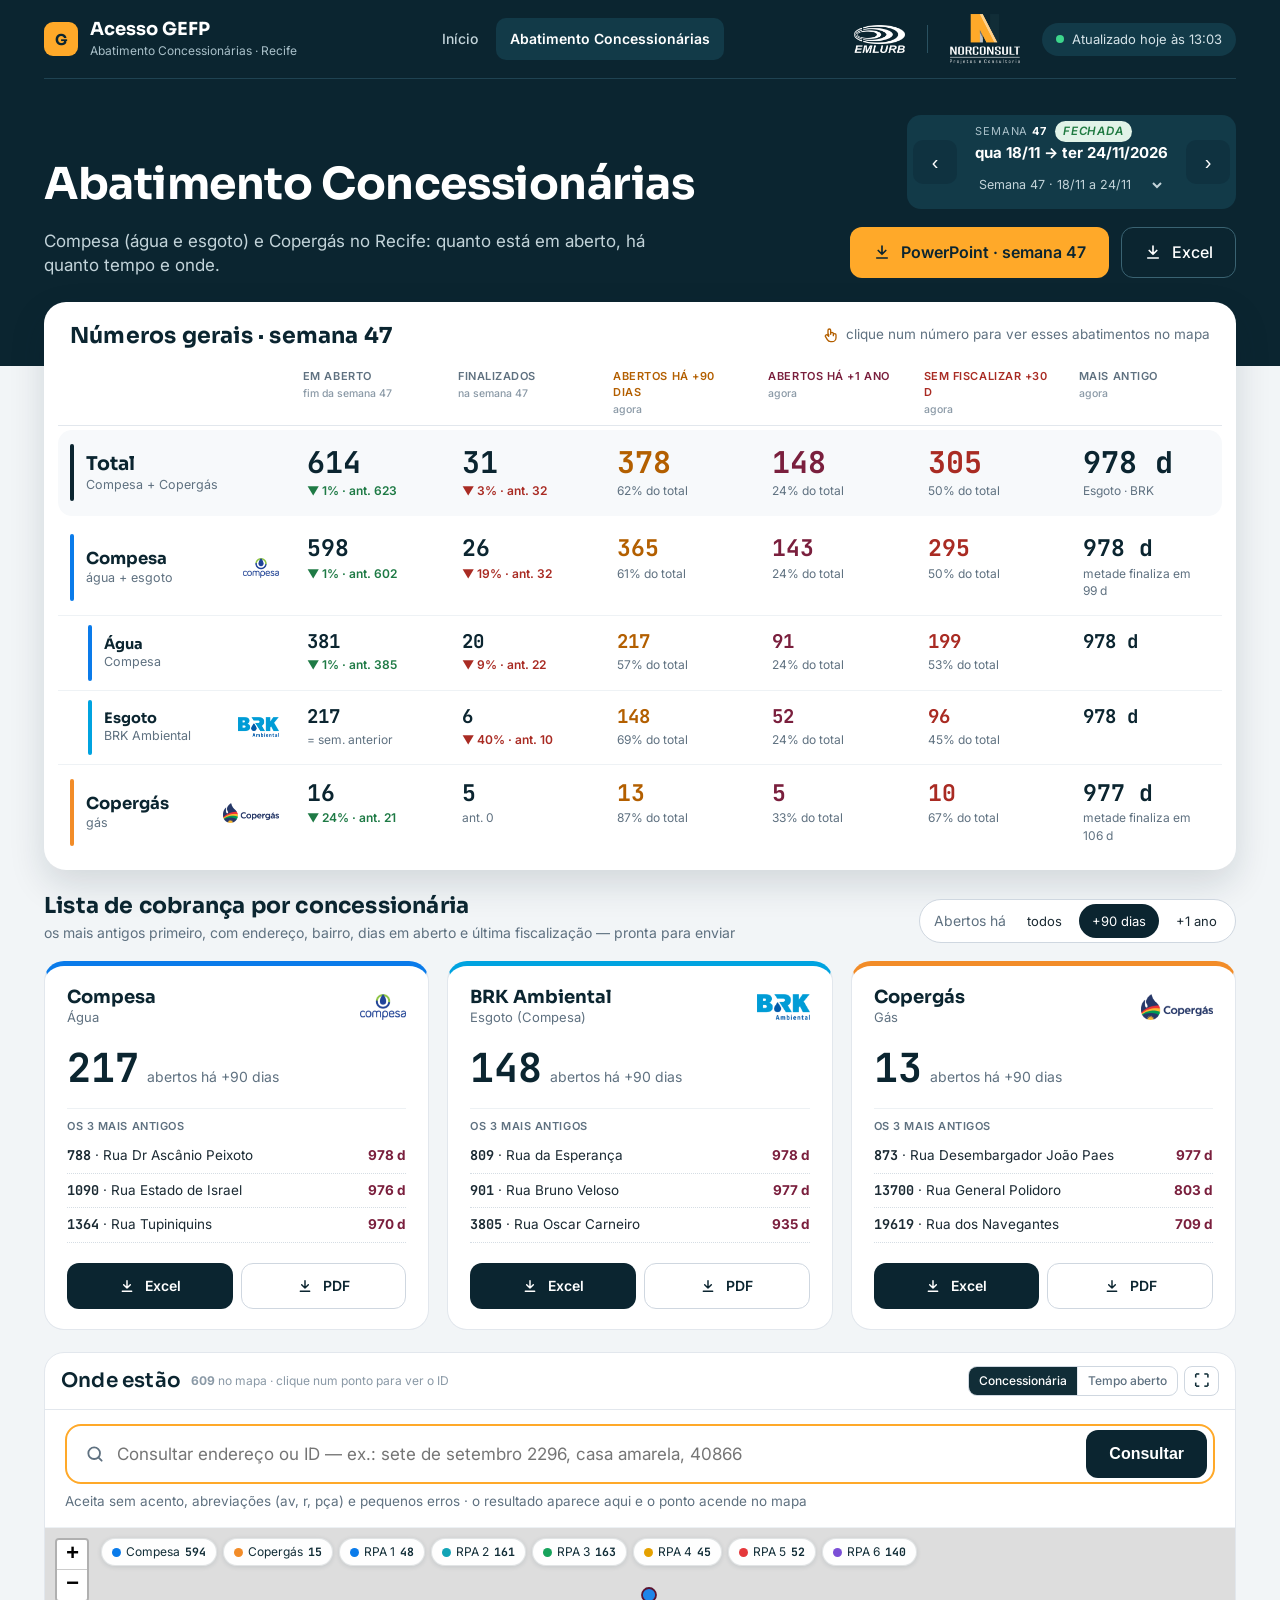
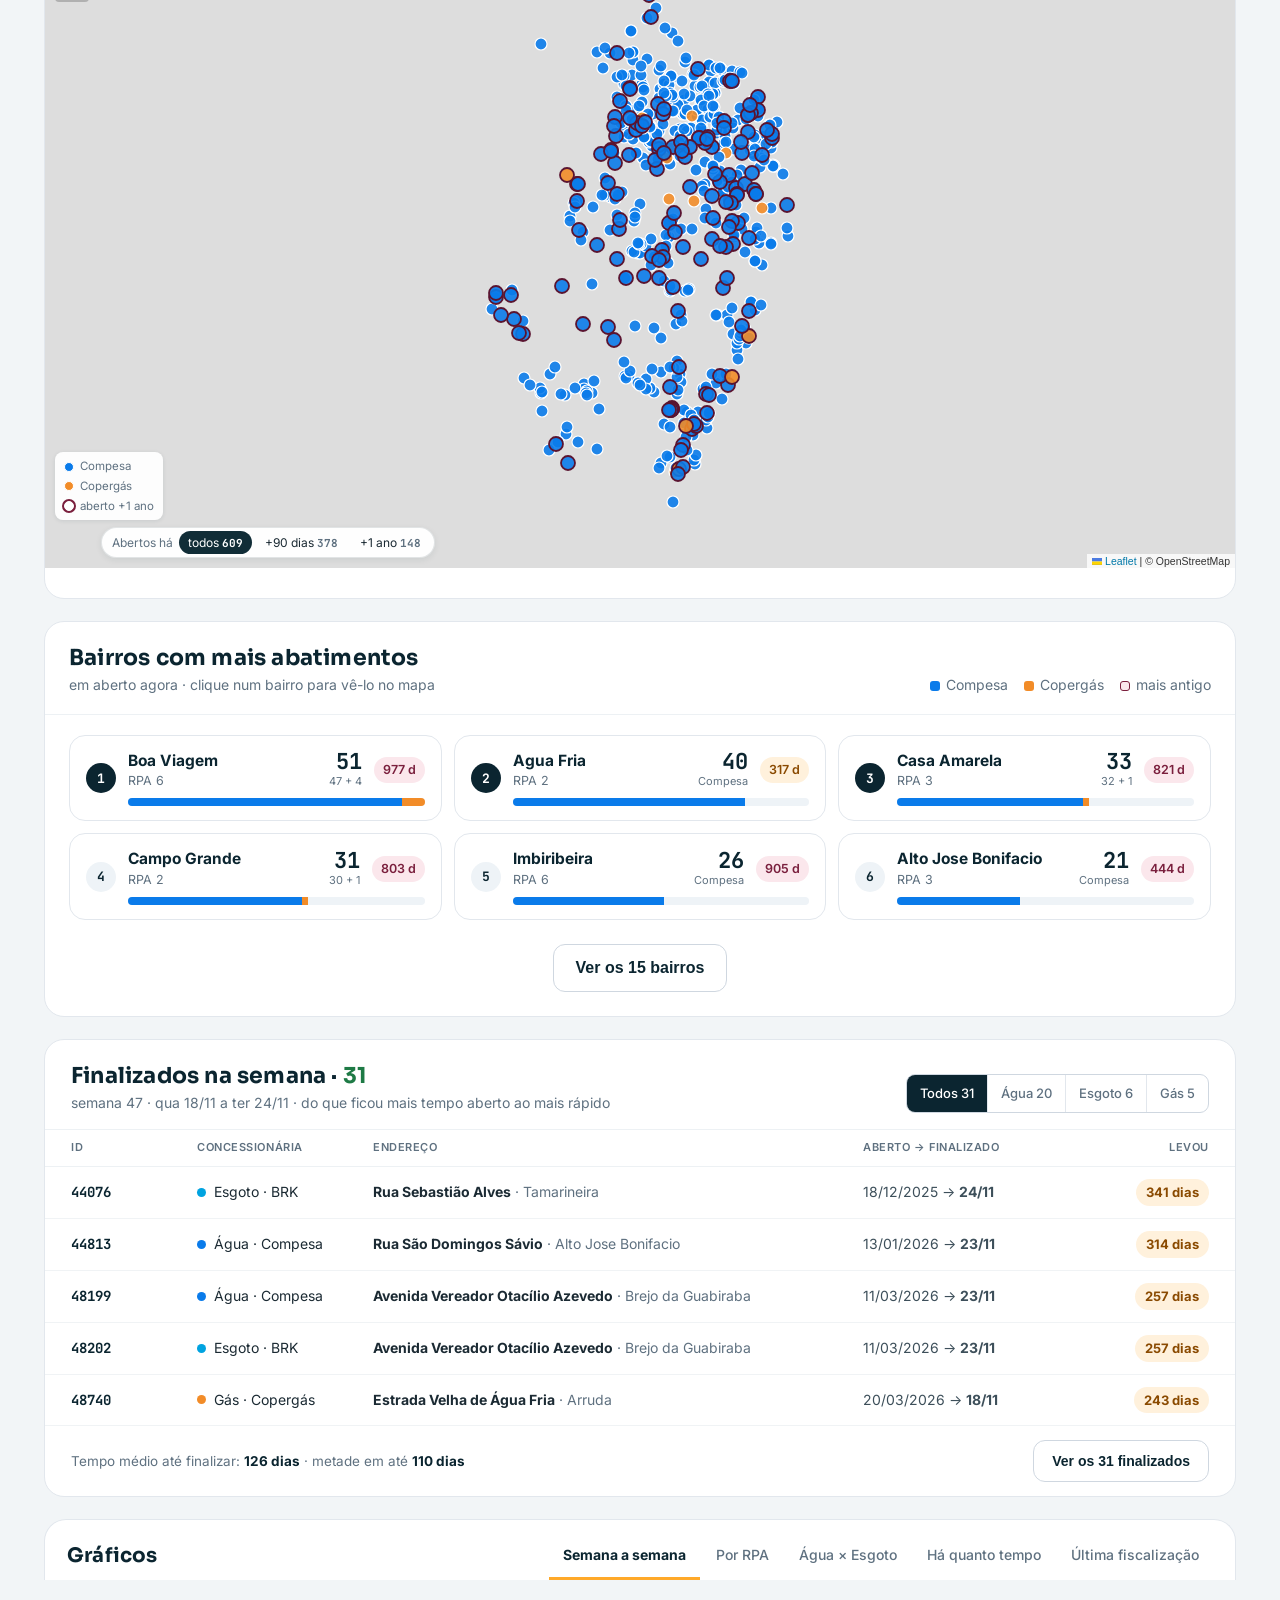
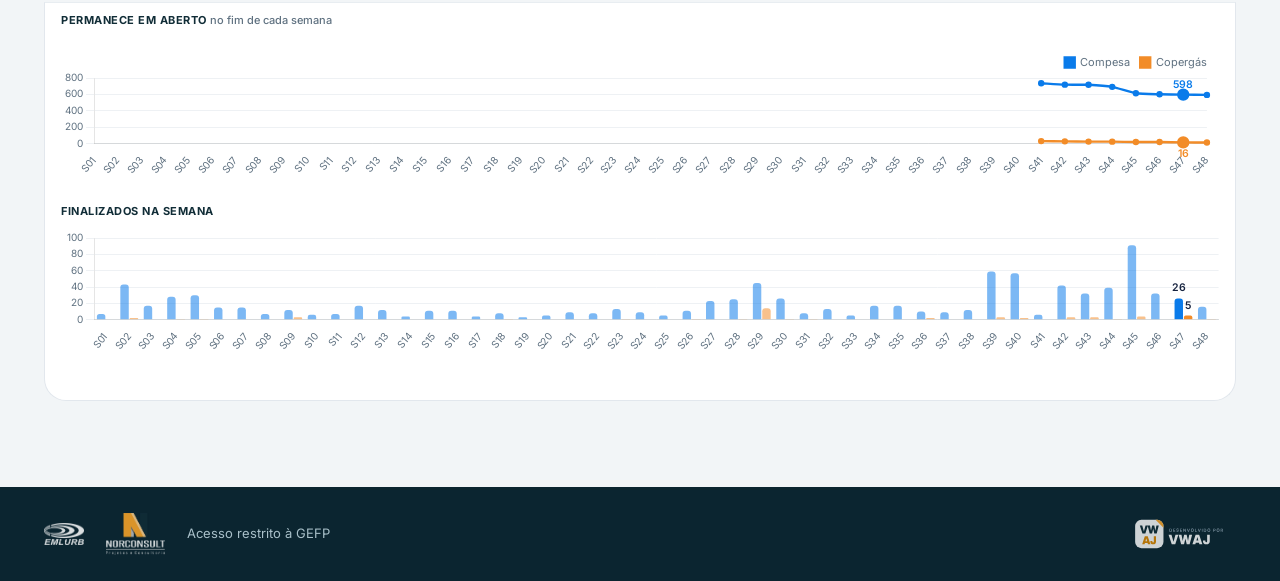
==== commit 23cbb6a7: "Acesso GEFP" ====
--- a/abatimento.html
+++ b/abatimento.html
@@ -10,10 +10,10 @@
 <link rel="preconnect" href="https://fonts.googleapis.com">
 <link href="https://fonts.googleapis.com/css2?family=Sora:wght@400;600;700&family=Inter:wght@400;500;600;700&family=JetBrains+Mono:wght@500;700&display=swap" rel="stylesheet">
 <link rel="stylesheet" href="static/vendor/leaflet.css">
-<link rel="stylesheet" href="static/style.css?v=1794503176">
+<link rel="stylesheet" href="static/style.css?v=1795787784">
 <script src="static/vendor/leaflet.js"></script>
 <script src="static/vendor/chart.umd.js"></script>
-<link rel="stylesheet" href="static/gefp.css?v=1794503176">
+<link rel="stylesheet" href="static/gefp.css?v=1795787784">
 </head>
 <body class="gefp estatico">
 <section class="g-topo">
@@ -28,7 +28,7 @@
         <img class="emlurb" src="static/marcas_gefp/emlurb_branco.png" alt="EMLURB">
         <span class="sep"></span>
         <img class="norcon" src="static/marcas_gefp/nc_branco.png" alt="Norconsult">
-        <span class="g-atual"><i></i>Atualizado hoje às 09:02</span>
+        <span class="g-atual"><i></i>Atualizado hoje às 13:03</span>
       </div>
     </header>
 <div class="g-heroi-ab">
@@ -44,8 +44,8 @@
       <button type="button" id="aProx" aria-label="Próxima semana" title="Próxima semana (→)">›</button>
     </div>
     <div class="g-bts">
-      <a class="g-bt lar" href="arquivos/abatimento_concessionarias_2026_semana_46.pptx" download><svg viewBox="0 0 24 24" fill="none" stroke="currentColor" stroke-width="2.2" stroke-linecap="round" stroke-linejoin="round" aria-hidden="true"><path d="M12 4v11M7 10l5 5 5-5M5 20h14"/></svg>PowerPoint · semana 46</a>
-      <a class="g-bt contorno" href="arquivos/abatimento_concessionarias_2026_semana_46.xlsx" download><svg viewBox="0 0 24 24" fill="none" stroke="currentColor" stroke-width="2.2" stroke-linecap="round" stroke-linejoin="round" aria-hidden="true"><path d="M12 4v11M7 10l5 5 5-5M5 20h14"/></svg>Excel</a>
+      <a class="g-bt lar" href="arquivos/abatimento_concessionarias_2026_semana_47.pptx" download><svg viewBox="0 0 24 24" fill="none" stroke="currentColor" stroke-width="2.2" stroke-linecap="round" stroke-linejoin="round" aria-hidden="true"><path d="M12 4v11M7 10l5 5 5-5M5 20h14"/></svg>PowerPoint · semana 47</a>
+      <a class="g-bt contorno" href="arquivos/abatimento_concessionarias_2026_semana_47.xlsx" download><svg viewBox="0 0 24 24" fill="none" stroke="currentColor" stroke-width="2.2" stroke-linecap="round" stroke-linejoin="round" aria-hidden="true"><path d="M12 4v11M7 10l5 5 5-5M5 20h14"/></svg>Excel</a>
     </div>
   </div>
 </div>
@@ -106,107 +106,107 @@
     <button type="button" class="g-bairro" data-bairro="Boa Viagem" onclick="Ab.porBairro(this.dataset.bairro)">
       <span class="pos">1</span>
       <span class="nome"><b>Boa Viagem</b><small>RPA 6</small></span>
-      <span class="barra"><i style="width:91.5%;background:#0A7BEA"></i><i style="width:8.5%;background:#F28C28"></i></span>
-      <span class="tot"><b>47</b><small>43 + 4</small></span>
-      <span class="ant ano">970 d</span>
+      <span class="barra"><i style="width:92.2%;background:#0A7BEA"></i><i style="width:7.8%;background:#F28C28"></i></span>
+      <span class="tot"><b>51</b><small>47 + 4</small></span>
+      <span class="ant ano">977 d</span>
     </button>
     <button type="button" class="g-bairro" data-bairro="Agua Fria" onclick="Ab.porBairro(this.dataset.bairro)">
       <span class="pos">2</span>
       <span class="nome"><b>Agua Fria</b><small>RPA 2</small></span>
-      <span class="barra"><i style="width:74.5%;background:#0A7BEA"></i><i style="width:0.0%;background:#F28C28"></i></span>
-      <span class="tot"><b>35</b><small>Compesa</small></span>
-      <span class="ant m90">310 d</span>
+      <span class="barra"><i style="width:78.4%;background:#0A7BEA"></i><i style="width:0.0%;background:#F28C28"></i></span>
+      <span class="tot"><b>40</b><small>Compesa</small></span>
+      <span class="ant m90">317 d</span>
     </button>
     <button type="button" class="g-bairro" data-bairro="Casa Amarela" onclick="Ab.porBairro(this.dataset.bairro)">
       <span class="pos">3</span>
       <span class="nome"><b>Casa Amarela</b><small>RPA 3</small></span>
-      <span class="barra"><i style="width:66.0%;background:#0A7BEA"></i><i style="width:2.1%;background:#F28C28"></i></span>
-      <span class="tot"><b>32</b><small>31 + 1</small></span>
-      <span class="ant ano">814 d</span>
+      <span class="barra"><i style="width:62.7%;background:#0A7BEA"></i><i style="width:2.0%;background:#F28C28"></i></span>
+      <span class="tot"><b>33</b><small>32 + 1</small></span>
+      <span class="ant ano">821 d</span>
     </button>
     <button type="button" class="g-bairro" data-bairro="Campo Grande" onclick="Ab.porBairro(this.dataset.bairro)">
       <span class="pos">4</span>
       <span class="nome"><b>Campo Grande</b><small>RPA 2</small></span>
-      <span class="barra"><i style="width:59.6%;background:#0A7BEA"></i><i style="width:2.1%;background:#F28C28"></i></span>
-      <span class="tot"><b>29</b><small>28 + 1</small></span>
-      <span class="ant ano">796 d</span>
+      <span class="barra"><i style="width:58.8%;background:#0A7BEA"></i><i style="width:2.0%;background:#F28C28"></i></span>
+      <span class="tot"><b>31</b><small>30 + 1</small></span>
+      <span class="ant ano">803 d</span>
+    </button>
+    <button type="button" class="g-bairro" data-bairro="Imbiribeira" onclick="Ab.porBairro(this.dataset.bairro)">
+      <span class="pos">5</span>
+      <span class="nome"><b>Imbiribeira</b><small>RPA 6</small></span>
+      <span class="barra"><i style="width:51.0%;background:#0A7BEA"></i><i style="width:0.0%;background:#F28C28"></i></span>
+      <span class="tot"><b>26</b><small>Compesa</small></span>
+      <span class="ant ano">905 d</span>
     </button>
     <button type="button" class="g-bairro" data-bairro="Alto Jose Bonifacio" onclick="Ab.porBairro(this.dataset.bairro)">
-      <span class="pos">5</span>
+      <span class="pos">6</span>
       <span class="nome"><b>Alto Jose Bonifacio</b><small>RPA 3</small></span>
-      <span class="barra"><i style="width:55.3%;background:#0A7BEA"></i><i style="width:0.0%;background:#F28C28"></i></span>
-      <span class="tot"><b>26</b><small>Compesa</small></span>
-      <span class="ant ano">437 d</span>
-    </button>
-    <button type="button" class="g-bairro" data-bairro="Imbiribeira" onclick="Ab.porBairro(this.dataset.bairro)">
-      <span class="pos">6</span>
-      <span class="nome"><b>Imbiribeira</b><small>RPA 6</small></span>
-      <span class="barra"><i style="width:55.3%;background:#0A7BEA"></i><i style="width:0.0%;background:#F28C28"></i></span>
-      <span class="tot"><b>26</b><small>Compesa</small></span>
-      <span class="ant ano">898 d</span>
+      <span class="barra"><i style="width:41.2%;background:#0A7BEA"></i><i style="width:0.0%;background:#F28C28"></i></span>
+      <span class="tot"><b>21</b><small>Compesa</small></span>
+      <span class="ant ano">444 d</span>
+    </button>
+    <button type="button" class="g-bairro extra" data-bairro="Pina" onclick="Ab.porBairro(this.dataset.bairro)">
+      <span class="pos">7</span>
+      <span class="nome"><b>Pina</b><small>RPA 6</small></span>
+      <span class="barra"><i style="width:37.3%;background:#0A7BEA"></i><i style="width:2.0%;background:#F28C28"></i></span>
+      <span class="tot"><b>20</b><small>19 + 1</small></span>
+      <span class="ant ano">688 d</span>
     </button>
     <button type="button" class="g-bairro extra" data-bairro="Boa Vista" onclick="Ab.porBairro(this.dataset.bairro)">
-      <span class="pos">7</span>
+      <span class="pos">8</span>
       <span class="nome"><b>Boa Vista</b><small>RPA 1</small></span>
-      <span class="barra"><i style="width:38.3%;background:#0A7BEA"></i><i style="width:0.0%;background:#F28C28"></i></span>
+      <span class="barra"><i style="width:35.3%;background:#0A7BEA"></i><i style="width:0.0%;background:#F28C28"></i></span>
       <span class="tot"><b>18</b><small>Compesa</small></span>
-      <span class="ant ano">935 d</span>
-    </button>
-    <button type="button" class="g-bairro extra" data-bairro="Pina" onclick="Ab.porBairro(this.dataset.bairro)">
-      <span class="pos">8</span>
-      <span class="nome"><b>Pina</b><small>RPA 6</small></span>
-      <span class="barra"><i style="width:36.2%;background:#0A7BEA"></i><i style="width:2.1%;background:#F28C28"></i></span>
-      <span class="tot"><b>18</b><small>17 + 1</small></span>
-      <span class="ant ano">681 d</span>
-    </button>
-    <button type="button" class="g-bairro extra" data-bairro="Tamarineira" onclick="Ab.porBairro(this.dataset.bairro)">
+      <span class="ant ano">942 d</span>
+    </button>
+    <button type="button" class="g-bairro extra" data-bairro="Arruda" onclick="Ab.porBairro(this.dataset.bairro)">
       <span class="pos">9</span>
-      <span class="nome"><b>Tamarineira</b><small>RPA 3</small></span>
-      <span class="barra"><i style="width:29.8%;background:#0A7BEA"></i><i style="width:0.0%;background:#F28C28"></i></span>
-      <span class="tot"><b>14</b><small>Compesa</small></span>
-      <span class="ant ano">928 d</span>
+      <span class="nome"><b>Arruda</b><small>RPA 2</small></span>
+      <span class="barra"><i style="width:29.4%;background:#0A7BEA"></i><i style="width:0.0%;background:#F28C28"></i></span>
+      <span class="tot"><b>15</b><small>Compesa</small></span>
+      <span class="ant ano">737 d</span>
     </button>
     <button type="button" class="g-bairro extra" data-bairro="Ipsep" onclick="Ab.porBairro(this.dataset.bairro)">
       <span class="pos">10</span>
       <span class="nome"><b>Ipsep</b><small>RPA 6</small></span>
-      <span class="barra"><i style="width:29.8%;background:#0A7BEA"></i><i style="width:0.0%;background:#F28C28"></i></span>
+      <span class="barra"><i style="width:27.5%;background:#0A7BEA"></i><i style="width:0.0%;background:#F28C28"></i></span>
       <span class="tot"><b>14</b><small>Compesa</small></span>
-      <span class="ant m90">262 d</span>
-    </button>
-    <button type="button" class="g-bairro extra" data-bairro="Nova Descoberta" onclick="Ab.porBairro(this.dataset.bairro)">
+      <span class="ant m90">269 d</span>
+    </button>
+    <button type="button" class="g-bairro extra" data-bairro="Dois Unidos" onclick="Ab.porBairro(this.dataset.bairro)">
       <span class="pos">11</span>
-      <span class="nome"><b>Nova Descoberta</b><small>RPA 3</small></span>
-      <span class="barra"><i style="width:27.7%;background:#0A7BEA"></i><i style="width:0.0%;background:#F28C28"></i></span>
+      <span class="nome"><b>Dois Unidos</b><small>RPA 2</small></span>
+      <span class="barra"><i style="width:25.5%;background:#0A7BEA"></i><i style="width:0.0%;background:#F28C28"></i></span>
       <span class="tot"><b>13</b><small>Compesa</small></span>
-      <span class="ant ano">796 d</span>
+      <span class="ant ano">374 d</span>
     </button>
     <button type="button" class="g-bairro extra" data-bairro="Cohab" onclick="Ab.porBairro(this.dataset.bairro)">
       <span class="pos">12</span>
       <span class="nome"><b>Cohab</b><small>RPA 6</small></span>
-      <span class="barra"><i style="width:27.7%;background:#0A7BEA"></i><i style="width:0.0%;background:#F28C28"></i></span>
+      <span class="barra"><i style="width:25.5%;background:#0A7BEA"></i><i style="width:0.0%;background:#F28C28"></i></span>
       <span class="tot"><b>13</b><small>Compesa</small></span>
-      <span class="ant ano">591 d</span>
+      <span class="ant ano">598 d</span>
+    </button>
+    <button type="button" class="g-bairro extra" data-bairro="Afogados" onclick="Ab.porBairro(this.dataset.bairro)">
+      <span class="pos">13</span>
+      <span class="nome"><b>Afogados</b><small>RPA 5</small></span>
+      <span class="barra"><i style="width:25.5%;background:#0A7BEA"></i><i style="width:0.0%;background:#F28C28"></i></span>
+      <span class="tot"><b>13</b><small>Compesa</small></span>
+      <span class="ant ano">786 d</span>
     </button>
     <button type="button" class="g-bairro extra" data-bairro="Cordeiro" onclick="Ab.porBairro(this.dataset.bairro)">
-      <span class="pos">13</span>
+      <span class="pos">14</span>
       <span class="nome"><b>Cordeiro</b><small>RPA 4</small></span>
-      <span class="barra"><i style="width:27.7%;background:#0A7BEA"></i><i style="width:0.0%;background:#F28C28"></i></span>
+      <span class="barra"><i style="width:25.5%;background:#0A7BEA"></i><i style="width:0.0%;background:#F28C28"></i></span>
       <span class="tot"><b>13</b><small>Compesa</small></span>
-      <span class="ant ano">872 d</span>
-    </button>
-    <button type="button" class="g-bairro extra" data-bairro="Arruda" onclick="Ab.porBairro(this.dataset.bairro)">
-      <span class="pos">14</span>
-      <span class="nome"><b>Arruda</b><small>RPA 2</small></span>
-      <span class="barra"><i style="width:27.7%;background:#0A7BEA"></i><i style="width:0.0%;background:#F28C28"></i></span>
-      <span class="tot"><b>13</b><small>Compesa</small></span>
-      <span class="ant ano">730 d</span>
-    </button>
-    <button type="button" class="g-bairro extra" data-bairro="Santo Amaro" onclick="Ab.porBairro(this.dataset.bairro)">
+      <span class="ant ano">879 d</span>
+    </button>
+    <button type="button" class="g-bairro extra" data-bairro="Vasco da Gama" onclick="Ab.porBairro(this.dataset.bairro)">
       <span class="pos">15</span>
-      <span class="nome"><b>Santo Amaro</b><small>RPA 1</small></span>
-      <span class="barra"><i style="width:25.5%;background:#0A7BEA"></i><i style="width:2.1%;background:#F28C28"></i></span>
-      <span class="tot"><b>13</b><small>12 + 1</small></span>
-      <span class="ant ano">963 d</span>
+      <span class="nome"><b>Vasco da Gama</b><small>RPA 3</small></span>
+      <span class="barra"><i style="width:23.5%;background:#0A7BEA"></i><i style="width:0.0%;background:#F28C28"></i></span>
+      <span class="tot"><b>12</b><small>Compesa</small></span>
+      <span class="ant m90">254 d</span>
     </button>
   </div>
   <div class="g-bairros-pe"><button type="button" class="g-bt contorno-claro" id="gBairrosMais" onclick="const g=document.getElementById('gBairros');g.classList.toggle('todos');this.textContent=g.classList.contains('todos')?'Mostrar só os 6 primeiros':'Ver os 15 bairros'">Ver os 15 bairros</button></div>
@@ -290,9 +290,9 @@
 })();
 </script>
 <script>window.CARTO={key:"",estilo:"light_all",osm:true};window.ESTATICO=true;window.GEFP=true;window.SIGA_URL="https://novosiga.rdmapps.com.br/pt-BR/service_orders/details?q%5Bid_eq%5D={id}";window.SIGA_URL_RESUMO="https://novosiga.rdmapps.com.br/pt-BR/service_orders/summary?q%5Bid_eq%5D={id}";</script>
-<script src="static/painel.js?v=1794503176"></script>
+<script src="static/painel.js?v=1795787784"></script>
 <script>
-const D={"agora": {"Compesa": {"abertos": 601, "acima_365": 145, "acima_90": 375, "agua": 384, "dias_ate_finalizar": 99, "esgoto": 217, "finalizados_ano": 893, "finalizados_ano_sub": {"Esgoto": 304, "Água": 589}, "fisc": [{"faixa": "até 15 d", "n": 158}, {"faixa": "16–30 d", "n": 180}, {"faixa": "31–60 d", "n": 161}, {"faixa": "+60 d", "n": 102}], "idade": [{"faixa": "até 30 d", "n": 75}, {"faixa": "31–90 d", "n": 151}, {"faixa": "91–180 d", "n": 67}, {"faixa": "181–365 d", "n": 163}, {"faixa": "+1 ano", "n": 145}], "idade_media": 257, "mais_antigo": 971, "nunca_fisc": 0, "sem_fisc": 263}, "Copergás": {"abertos": 16, "acima_365": 4, "acima_90": 14, "agua": 0, "dias_ate_finalizar": 105, "esgoto": 0, "finalizados_ano": 50, "fisc": [{"faixa": "até 15 d", "n": 4}, {"faixa": "16–30 d", "n": 5}, {"faixa": "31–60 d", "n": 3}, {"faixa": "+60 d", "n": 4}], "idade": [{"faixa": "até 30 d", "n": 0}, {"faixa": "31–90 d", "n": 2}, {"faixa": "91–180 d", "n": 1}, {"faixa": "181–365 d", "n": 9}, {"faixa": "+1 ano", "n": 4}], "idade_media": 375, "mais_antigo": 970, "nunca_fisc": 0, "sem_fisc": 7}}, "ano": 2026, "bairros": [{"bairro": "Boa Viagem", "compesa": 43, "copergas": 4, "mais_antigo": 970, "n": 47, "rpa": "RPA 6"}, {"bairro": "Agua Fria", "compesa": 35, "copergas": 0, "mais_antigo": 310, "n": 35, "rpa": "RPA 2"}, {"bairro": "Casa Amarela", "compesa": 31, "copergas": 1, "mais_antigo": 814, "n": 32, "rpa": "RPA 3"}, {"bairro": "Campo Grande", "compesa": 28, "copergas": 1, "mais_antigo": 796, "n": 29, "rpa": "RPA 2"}, {"bairro": "Alto Jose Bonifacio", "compesa": 26, "copergas": 0, "mais_antigo": 437, "n": 26, "rpa": "RPA 3"}, {"bairro": "Imbiribeira", "compesa": 26, "copergas": 0, "mais_antigo": 898, "n": 26, "rpa": "RPA 6"}, {"bairro": "Boa Vista", "compesa": 18, "copergas": 0, "mais_antigo": 935, "n": 18, "rpa": "RPA 1"}, {"bairro": "Pina", "compesa": 17, "copergas": 1, "mais_antigo": 681, "n": 18, "rpa": "RPA 6"}, {"bairro": "Tamarineira", "compesa": 14, "copergas": 0, "mais_antigo": 928, "n": 14, "rpa": "RPA 3"}, {"bairro": "Ipsep", "compesa": 14, "copergas": 0, "mais_antigo": 262, "n": 14, "rpa": "RPA 6"}, {"bairro": "Nova Descoberta", "compesa": 13, "copergas": 0, "mais_antigo": 796, "n": 13, "rpa": "RPA 3"}, {"bairro": "Cohab", "compesa": 13, "copergas": 0, "mais_antigo": 591, "n": 13, "rpa": "RPA 6"}, {"bairro": "Cordeiro", "compesa": 13, "copergas": 0, "mais_antigo": 872, "n": 13, "rpa": "RPA 4"}, {"bairro": "Arruda", "compesa": 13, "copergas": 0, "mais_antigo": 730, "n": 13, "rpa": "RPA 2"}, {"bairro": "Santo Amaro", "compesa": 12, "copergas": 1, "mais_antigo": 963, "n": 13, "rpa": "RPA 1"}], "concs": ["Compesa", "Copergás"], "cores": {"Compesa": "#0A7BEA", "Copergás": "#F28C28"}, "fins": {"2026_36": [{"abertura": "2024-07-02", "bairro": "Cohab", "conc": "Compesa", "dias": 792, "fim": "2026-09-02", "logradouro": "Avenida Jornalista Costa Porto", "os_id": "8124", "rpa": "RPA 6", "sub": "Água", "trecho": "numero 1275"}, {"abertura": "2025-09-24", "bairro": "Boa Viagem", "conc": "Compesa", "dias": 343, "fim": "2026-09-02", "logradouro": "Rua Ernesto de Paula Santos", "os_id": "38962", "rpa": "RPA 6", "sub": "Água", "trecho": "com Av conselheiro Aguiar"}, {"abertura": "2026-05-07", "bairro": "Caxanga", "conc": "Compesa", "dias": 118, "fim": "2026-09-02", "logradouro": "Rua Pedro Ernesto", "os_id": "51417", "rpa": "RPA 4", "sub": "Esgoto", "trecho": "encontro com a Av Caxangá"}, {"abertura": "2026-05-22", "bairro": "Varzea", "conc": "Compesa", "dias": 103, "fim": "2026-09-02", "logradouro": "Avenida Barão de Bonito", "os_id": "52330", "rpa": "RPA 4", "sub": "Esgoto", "trecho": "encontro com Av Caxangá"}, {"abertura": "2026-06-19", "bairro": "Arruda", "conc": "Copergás", "dias": 76, "fim": "2026-09-03", "logradouro": "Avenida Beberibe", "os_id": "53975", "rpa": "RPA 2", "sub": "Gás", "trecho": "próximo ao cruzamento com av professor José dos anjos"}, {"abertura": "2026-07-01", "bairro": "Boa Viagem", "conc": "Compesa", "dias": 65, "fim": "2026-09-04", "logradouro": "Rua General Americano Freire", "os_id": "54445", "rpa": "RPA 6", "sub": "Esgoto", "trecho": "numero 279"}, {"abertura": "2026-07-20", "bairro": "Afogados", "conc": "Compesa", "dias": 45, "fim": "2026-09-03", "logradouro": "Rua Coronel Alfredo Duarte", "os_id": "55687", "rpa": "RPA 5", "sub": "Esgoto", "trecho": "C) Rua Joinville ( Perigo)"}, {"abertura": "2026-07-28", "bairro": "Cohab", "conc": "Compesa", "dias": 42, "fim": "2026-09-08", "logradouro": "Avenida Pernambuco", "os_id": "56501", "rpa": "RPA 6", "sub": "Esgoto", "trecho": "numero 44"}, {"abertura": "2026-08-04", "bairro": "Parnamirim", "conc": "Compesa", "dias": 29, "fim": "2026-09-02", "logradouro": "Estrada do Encanamento", "os_id": "56800", "rpa": "RPA 3", "sub": "Água", "trecho": "Em frente ao número 782(perigo)"}, {"abertura": "2026-08-07", "bairro": "Parnamirim", "conc": "Compesa", "dias": 26, "fim": "2026-09-02", "logradouro": "Estrada do Encanamento", "os_id": "56983", "rpa": "RPA 3", "sub": "Água", "trecho": "Em frente ao Sítio da Trindade"}, {"abertura": "2026-08-10", "bairro": "Agua Fria", "conc": "Copergás", "dias": 24, "fim": "2026-09-03", "logradouro": "Rua Alegre", "os_id": "57079", "rpa": "RPA 2", "sub": "Gás", "trecho": "443"}, {"abertura": "2026-08-12", "bairro": "Tamarineira", "conc": "Compesa", "dias": 21, "fim": "2026-09-02", "logradouro": "Rua Sebastião Alves", "os_id": "57177", "rpa": "RPA 3", "sub": "Água", "trecho": "Em frente ao número 88"}], "2026_37": [{"abertura": "2024-06-18", "bairro": "Jiquia", "conc": "Compesa", "dias": 818, "fim": "2026-09-14", "logradouro": "Rua Príncipe da Beira", "os_id": "6831", "rpa": "RPA 5", "sub": "Esgoto", "trecho": "Tampão/ Frente Brk"}, {"abertura": "2026-01-26", "bairro": "Cohab", "conc": "Compesa", "dias": 226, "fim": "2026-09-09", "logradouro": "Avenida Rio Largo", "os_id": "45596", "rpa": "RPA 6", "sub": "Água", "trecho": "numero 176"}, {"abertura": "2026-03-17", "bairro": "Cohab", "conc": "Compesa", "dias": 176, "fim": "2026-09-09", "logradouro": "Rua Vale do Cariri", "os_id": "48504", "rpa": "RPA 6", "sub": "Água", "trecho": "numero 539"}, {"abertura": "2026-05-15", "bairro": "Cohab", "conc": "Compesa", "dias": 117, "fim": "2026-09-09", "logradouro": "Rua Pero Vaz de Caminha", "os_id": "51859", "rpa": "RPA 6", "sub": "Água", "trecho": "numero 87"}, {"abertura": "2026-06-18", "bairro": "Pina", "conc": "Compesa", "dias": 89, "fim": "2026-09-15", "logradouro": "Rua José Mariano Filho", "os_id": "53896", "rpa": "RPA 6", "sub": "Água", "trecho": "mercadinho quebra galho"}, {"abertura": "2026-07-09", "bairro": "Imbiribeira", "conc": "Compesa", "dias": 68, "fim": "2026-09-15", "logradouro": "Avenida General Mac Arthur", "os_id": "55142", "rpa": "RPA 6", "sub": "Água", "trecho": "maxi grão"}, {"abertura": "2026-07-21", "bairro": "Cohab", "conc": "Compesa", "dias": 50, "fim": "2026-09-09", "logradouro": "Rua Pero Vaz de Caminha", "os_id": "55836", "rpa": "RPA 6", "sub": "Esgoto", "trecho": "numero 117"}, {"abertura": "2026-07-29", "bairro": "Espinheiro", "conc": "Compesa", "dias": 43, "fim": "2026-09-10", "logradouro": "Rua do Espinheiro", "os_id": "56533", "rpa": "RPA 3", "sub": "Água", "trecho": "N 800"}, {"abertura": "2026-08-25", "bairro": "Alto Jose Bonifacio", "conc": "Compesa", "dias": 15, "fim": "2026-09-09", "logradouro": "Rua Córrego do Euclides", "os_id": "57896", "rpa": "RPA 3", "sub": "Água", "trecho": "Em frente a ETT Bebidas"}], "2026_38": [{"abertura": "2024-04-24", "bairro": "Prado", "conc": "Compesa", "dias": 875, "fim": "2026-09-16", "logradouro": "Rua Hércules Florence", "os_id": "2992", "rpa": "RPA 4", "sub": "Água", "trecho": "99( risco)"}, {"abertura": "2025-12-18", "bairro": "Boa Viagem", "conc": "Compesa", "dias": 274, "fim": "2026-09-18", "logradouro": "Rua Petrolina", "os_id": "44086", "rpa": "RPA 6", "sub": "Esgoto", "trecho": "numero 191"}, {"abertura": "2026-01-13", "bairro": "Jardim Sao Paulo", "conc": "Compesa", "dias": 246, "fim": "2026-09-16", "logradouro": "Rua João de Andrade", "os_id": "44827", "rpa": "RPA 5", "sub": "Água", "trecho": "42 sem pavimento"}, {"abertura": "2026-01-27", "bairro": "Espinheiro", "conc": "Compesa", "dias": 238, "fim": "2026-09-22", "logradouro": "Rua Marquês do Paraná", "os_id": "45733", "rpa": "RPA 3", "sub": "Água", "trecho": "Encontro com a Av João de Barros"}, {"abertura": "2026-06-16", "bairro": "Vasco da Gama", "conc": "Compesa", "dias": 92, "fim": "2026-09-16", "logradouro": "Rua Vasco da Gama", "os_id": "53662", "rpa": "RPA 3", "sub": "Água", "trecho": "Em frente ao número 517 (perigo)"}, {"abertura": "2026-07-17", "bairro": "Boa Viagem", "conc": "Compesa", "dias": 63, "fim": "2026-09-18", "logradouro": "Rua Coronel Benedito Chaves", "os_id": "55584", "rpa": "RPA 6", "sub": "Esgoto", "trecho": "com rua dos Navegantes"}, {"abertura": "2026-07-23", "bairro": "Brasilia Teimosa", "conc": "Compesa", "dias": 56, "fim": "2026-09-17", "logradouro": "Rua Arabaiana", "os_id": "56138", "rpa": "RPA 6", "sub": "Esgoto", "trecho": "com rua Medusa"}, {"abertura": "2026-08-11", "bairro": "Casa Amarela", "conc": "Compesa", "dias": 38, "fim": "2026-09-18", "logradouro": "Rua Arnoldo Magalhães", "os_id": "57104", "rpa": "RPA 3", "sub": "Água", "trecho": "Em frente ao número 79"}, {"abertura": "2026-08-25", "bairro": "Alto Jose Bonifacio", "conc": "Compesa", "dias": 27, "fim": "2026-09-21", "logradouro": "Rua Córrego do Euclides", "os_id": "57923", "rpa": "RPA 3", "sub": "Água", "trecho": "Em frente ao número 537"}, {"abertura": "2026-09-02", "bairro": "Parnamirim", "conc": "Compesa", "dias": 16, "fim": "2026-09-18", "logradouro": "Estrada do Encanamento", "os_id": "58396", "rpa": "RPA 3", "sub": "Água", "trecho": "Encontro com a Rua da Harmonia"}, {"abertura": "2026-09-09", "bairro": "Cohab", "conc": "Compesa", "dias": 13, "fim": "2026-09-22", "logradouro": "Rua Coronel Vilagran", "os_id": "58815", "rpa": "RPA 6", "sub": "Esgoto", "trecho": "numero 116"}, {"abertura": "2026-09-08", "bairro": "Gracas", "conc": "Compesa", "dias": 10, "fim": "2026-09-18", "logradouro": "Rua Amélia", "os_id": "58756", "rpa": "RPA 3", "sub": "Água", "trecho": "Encontro com a Avenida Rosa e Silva"}], "2026_39": [{"abertura": "2024-11-25", "bairro": "Santana", "conc": "Compesa", "dias": 669, "fim": "2026-09-25", "logradouro": "Rua Amaraji", "os_id": "18236", "rpa": "RPA 3", "sub": "Água", "trecho": "em frente ao número 44"}, {"abertura": "2025-02-13", "bairro": "Campo Grande", "conc": "Compesa", "dias": 593, "fim": "2026-09-29", "logradouro": "Rua Dr Machado", "os_id": "22723", "rpa": "RPA 2", "sub": "Água", "trecho": "em frente ao número 617. obs, o abatimento está localizado na calçada tipo passeio"}, {"abertura": "2025-02-25", "bairro": "Imbiribeira", "conc": "Compesa", "dias": 577, "fim": "2026-09-25", "logradouro": "Rua Olivia Menelau", "os_id": "23622", "rpa": "RPA 6", "sub": "Água", "trecho": "numero 185"}, {"abertura": "2025-05-07", "bairro": "Boa Viagem", "conc": "Compesa", "dias": 506, "fim": "2026-09-25", "logradouro": "Avenida Fernando Simões Barbosa", "os_id": "27483", "rpa": "RPA 6", "sub": "Água", "trecho": "Chevrolet"}, {"abertura": "2025-08-29", "bairro": "Arruda", "conc": "Compesa", "dias": 395, "fim": "2026-09-28", "logradouro": "Rua das Moças", "os_id": "37104", "rpa": "RPA 2", "sub": "Água", "trecho": "em frente ao número 1048 obs, abatimento Compesa em calçada tipo passeio, oferecendo risco de queda na passagem dos pedestres."}, {"abertura": "2025-08-27", "bairro": "Casa Amarela", "conc": "Compesa", "dias": 393, "fim": "2026-09-24", "logradouro": "Rua Padre Lemos", "os_id": "36865", "rpa": "RPA 3", "sub": "Água", "trecho": "Encontro com a Rua Visconde de Tauany(perigo)"}, {"abertura": "2026-01-20", "bairro": "Ipsep", "conc": "Compesa", "dias": 248, "fim": "2026-09-25", "logradouro": "Rua Padre Lima e Sá", "os_id": "45266", "rpa": "RPA 6", "sub": "Esgoto", "trecho": "numero 252"}, {"abertura": "2026-01-23", "bairro": "Boa Viagem", "conc": "Compesa", "dias": 245, "fim": "2026-09-25", "logradouro": "Rua Desembargador João Paes", "os_id": "45521", "rpa": "RPA 6", "sub": "Água", "trecho": "com rua hélio Falcão"}, {"abertura": "2026-02-10", "bairro": "Gracas", "conc": "Compesa", "dias": 226, "fim": "2026-09-24", "logradouro": "Rua Manoel de Almeida", "os_id": "46484", "rpa": "RPA 3", "sub": "Esgoto", "trecho": "próximo ao parque dás graças. obs, abatimento esgoto Compesa"}, {"abertura": "2026-02-24", "bairro": "Ibura", "conc": "Compesa", "dias": 216, "fim": "2026-09-28", "logradouro": "Rua Pintor Agenor de Albuquerque César", "os_id": "47127", "rpa": "RPA 6", "sub": "Esgoto", "trecho": "ao lado do número 152"}, {"abertura": "2026-02-23", "bairro": "Imbiribeira", "conc": "Compesa", "dias": 214, "fim": "2026-09-25", "logradouro": "Rua José da Silva Lucena", "os_id": "47040", "rpa": "RPA 6", "sub": "Água", "trecho": "ferreira costa"}, {"abertura": "2026-02-23", "bairro": "Torroes", "conc": "Compesa", "dias": 214, "fim": "2026-09-25", "logradouro": "Rua Ocidental", "os_id": "47078", "rpa": "RPA 4", "sub": "Esgoto", "trecho": "com a Rua Zumbi do palmares"}, {"abertura": "2026-02-25", "bairro": "Boa Viagem", "conc": "Compesa", "dias": 212, "fim": "2026-09-25", "logradouro": "Rua Sideral", "os_id": "47258", "rpa": "RPA 6", "sub": "Esgoto", "trecho": "numero 680"}, {"abertura": "2026-03-05", "bairro": "Boa Viagem", "conc": "Copergás", "dias": 204, "fim": "2026-09-25", "logradouro": "Rua Setubal", "os_id": "47917", "rpa": "RPA 6", "sub": "Gás", "trecho": "numero 5890"}, {"abertura": "2026-03-11", "bairro": "Boa Viagem", "conc": "Compesa", "dias": 202, "fim": "2026-09-29", "logradouro": "Rua Desembargador João Paes", "os_id": "48160", "rpa": "RPA 6", "sub": "Esgoto", "trecho": "numero 1044"}, {"abertura": "2026-03-23", "bairro": "Cohab", "conc": "Compesa", "dias": 189, "fim": "2026-09-28", "logradouro": "Rua Expedicionário Francisco Vitoriano", "os_id": "48836", "rpa": "RPA 6", "sub": "Água", "trecho": "numero 120a"}, {"abertura": "2026-03-24", "bairro": "Boa Viagem", "conc": "Compesa", "dias": 189, "fim": "2026-09-29", "logradouro": "Rua Desembargador João Paes", "os_id": "48923", "rpa": "RPA 6", "sub": "Esgoto", "trecho": "numero 778"}, {"abertura": "2026-03-20", "bairro": "Imbiribeira", "conc": "Compesa", "dias": 189, "fim": "2026-09-25", "logradouro": "Rua Olivia Menelau", "os_id": "48729", "rpa": "RPA 6", "sub": "Esgoto", "trecho": "colégio Pinheiros"}, {"abertura": "2026-03-23", "bairro": "Boa Viagem", "conc": "Compesa", "dias": 186, "fim": "2026-09-25", "logradouro": "Rua Antônio Vicente", "os_id": "48850", "rpa": "RPA 6", "sub": "Esgoto", "trecho": "numero 570"}, {"abertura": "2026-03-27", "bairro": "Vasco da Gama", "conc": "Compesa", "dias": 185, "fim": "2026-09-28", "logradouro": "Rua Alto do Eucalipto", "os_id": "49208", "rpa": "RPA 3", "sub": "Água", "trecho": "oposto ao N 67"}, {"abertura": "2026-03-24", "bairro": "Boa Viagem", "conc": "Compesa", "dias": 185, "fim": "2026-09-25", "logradouro": "Avenida Hélio Falcão", "os_id": "48924", "rpa": "RPA 6", "sub": "Esgoto", "trecho": "com rua Carlos Pereira"}, {"abertura": "2026-03-24", "bairro": "Vasco da Gama", "conc": "Compesa", "dias": 183, "fim": "2026-09-23", "logradouro": "Rua Miguel Carneiro", "os_id": "48951", "rpa": "RPA 3", "sub": "Água", "trecho": "N 52"}, {"abertura": "2026-03-31", "bairro": "Boa Viagem", "conc": "Compesa", "dias": 182, "fim": "2026-09-29", "logradouro": "Rua Major Armando de Souza Mello", "os_id": "49313", "rpa": "RPA 6", "sub": "Água", "trecho": "ao lado da rua general salgado"}, {"abertura": "2026-03-31", "bairro": "Poco", "conc": "Compesa", "dias": 178, "fim": "2026-09-25", "logradouro": "Rua do Chacon", "os_id": "49348", "rpa": "RPA 3", "sub": "Esgoto", "trecho": "em frente a Barbearia casa forte e a Rua Dr. Luiz Ribeiro Bastos. obs, abatimento esgoto Compesa"}, {"abertura": "2026-04-08", "bairro": "Campina do Barreto", "conc": "Compesa", "dias": 174, "fim": "2026-09-29", "logradouro": "Rua Coronel Mário Libório", "os_id": "49792", "rpa": "RPA 2", "sub": "Esgoto", "trecho": "esquina com a Rua Quinari. obs, abatimento esgoto Compesa"}, {"abertura": "2026-04-10", "bairro": "Dois Irmaos", "conc": "Compesa", "dias": 172, "fim": "2026-09-29", "logradouro": "Rua Dois Irmãos", "os_id": "50035", "rpa": "RPA 3", "sub": "Água", "trecho": "Encontro com a Br101"}, {"abertura": "2026-04-15", "bairro": "Boa Viagem", "conc": "Compesa", "dias": 167, "fim": "2026-09-29", "logradouro": "Avenida Marechal Juarez Távora", "os_id": "50290", "rpa": "RPA 6", "sub": "Água", "trecho": "próximo a rua general salgado"}, {"abertura": "2026-04-23", "bairro": "Agua Fria", "conc": "Compesa", "dias": 155, "fim": "2026-09-25", "logradouro": "Rua Conselheiro Barros Barreto", "os_id": "50644", "rpa": "RPA 2", "sub": "Água", "trecho": "37"}, {"abertura": "2026-05-05", "bairro": "Campo Grande", "conc": "Compesa", "dias": 147, "fim": "2026-09-29", "logradouro": "Rua Marquês de Abrantes", "os_id": "51306", "rpa": "RPA 2", "sub": "Esgoto", "trecho": ""}, {"abertura": "2026-05-15", "bairro": "Encruzilhada", "conc": "Compesa", "dias": 133, "fim": "2026-09-25", "logradouro": "Avenida Norte Miguel Arraes de Alencar", "os_id": "51836", "rpa": "RPA 2", "sub": "Esgoto", "trecho": "próximo ao viaduto no retorno"}, {"abertura": "2026-05-19", "bairro": "Ipsep", "conc": "Compesa", "dias": 129, "fim": "2026-09-25", "logradouro": "Rua Santos Cosme e Damião", "os_id": "52018", "rpa": "RPA 6", "sub": "Água", "trecho": "numero 62"}, {"abertura": "2026-06-03", "bairro": "Iputinga", "conc": "Compesa", "dias": 118, "fim": "2026-09-29", "logradouro": "Rua Comendador Álvares de Carvalho", "os_id": "52941", "rpa": "RPA 4", "sub": "Água", "trecho": "frente ao nro 114"}, {"abertura": "2026-06-06", "bairro": "Iputinga", "conc": "Compesa", "dias": 115, "fim": "2026-09-29", "logradouro": "Rua Dr José Anastácio da Silva Guimarães", "os_id": "53155", "rpa": "RPA 4", "sub": "Água", "trecho": "encontro com a Rua Leal de Barros"}, {"abertura": "2026-06-02", "bairro": "Ipsep", "conc": "Compesa", "dias": 115, "fim": "2026-09-25", "logradouro": "Rua Hélio Brandão", "os_id": "52875", "rpa": "RPA 6", "sub": "Esgoto", "trecho": "numero 164"}, {"abertura": "2026-06-03", "bairro": "Jardim Sao Paulo", "conc": "Compesa", "dias": 114, "fim": "2026-09-25", "logradouro": "Rua Carlos Alberto Valença", "os_id": "52913", "rpa": "RPA 5", "sub": "Esgoto", "trecho": "entrada dos caminhões Assaí/"}, {"abertura": "2026-06-04", "bairro": "Boa Viagem", "conc": "Compesa", "dias": 113, "fim": "2026-09-25", "logradouro": "Rua Arthur Bruno Schwambach", "os_id": "52963", "rpa": "RPA 6", "sub": "Esgoto", "trecho": "numero 89"}, {"abertura": "2026-06-06", "bairro": "Ipsep", "conc": "Compesa", "dias": 111, "fim": "2026-09-25", "logradouro": "Rua Joá", "os_id": "53095", "rpa": "RPA 6", "sub": "Esgoto", "trecho": "numero 24"}, {"abertura": "2026-06-19", "bairro": "Boa Viagem", "conc": "Compesa", "dias": 102, "fim": "2026-09-29", "logradouro": "Rua Doutor Luiz Corrêa de Oliveira", "os_id": "53981", "rpa": "RPA 6", "sub": "Água", "trecho": "numero 632"}, {"abertura": "2026-06-29", "bairro": "Boa Viagem", "conc": "Compesa", "dias": 92, "fim": "2026-09-29", "logradouro": "Rua Professor Augusto Lins e Silva", "os_id": "54285", "rpa": "RPA 6", "sub": "Água", "trecho": "numero 228"}, {"abertura": "2026-06-26", "bairro": "Boa Viagem", "conc": "Compesa", "dias": 91, "fim": "2026-09-25", "logradouro": "Rua Arthur Bruno Schwambach", "os_id": "54131", "rpa": "RPA 6", "sub": "Água", "trecho": "com rua padre Leandro, 783"}, {"abertura": "2026-06-30", "bairro": "Ipsep", "conc": "Compesa", "dias": 87, "fim": "2026-09-25", "logradouro": "Rua Padre Lima e Sá", "os_id": "54351", "rpa": "RPA 6", "sub": "Água", "trecho": "numero 288"}, {"abertura": "2026-07-07", "bairro": "Boa Viagem", "conc": "Copergás", "dias": 84, "fim": "2026-09-29", "logradouro": "Rua Doutor Luiz Corrêa de Oliveira", "os_id": "54915", "rpa": "RPA 6", "sub": "Gás", "trecho": "com rua Joaquim Pinheiro"}, {"abertura": "2026-07-07", "bairro": "Imbiribeira", "conc": "Copergás", "dias": 80, "fim": "2026-09-25", "logradouro": "Rua Joaquim Pinheiro", "os_id": "54916", "rpa": "RPA 6", "sub": "Gás", "trecho": "numero 195"}, {"abertura": "2026-07-07", "bairro": "Casa Amarela", "conc": "Compesa", "dias": 79, "fim": "2026-09-24", "logradouro": "Rua Padre Lemos", "os_id": "54891", "rpa": "RPA 3", "sub": "Esgoto", "trecho": "N 319"}, {"abertura": "2026-07-09", "bairro": "Boa Viagem", "conc": "Compesa", "dias": 78, "fim": "2026-09-25", "logradouro": "Avenida Charles Darwin", "os_id": "55112", "rpa": "RPA 6", "sub": "Esgoto", "trecho": "com rua Visconde de jequitinhonha"}, {"abertura": "2026-07-22", "bairro": "Tamarineira", "conc": "Compesa", "dias": 65, "fim": "2026-09-25", "logradouro": "Rua José de Vasconcelos", "os_id": "55908", "rpa": "RPA 3", "sub": "Água", "trecho": "em frente ao número 129 obs, abatimento em via provavelmente Compesa."}, {"abertura": "2026-07-22", "bairro": "Boa Viagem", "conc": "Compesa", "dias": 65, "fim": "2026-09-25", "logradouro": "Rua Luiz Pimentel", "os_id": "55955", "rpa": "RPA 6", "sub": "Esgoto", "trecho": "numero 121"}, {"abertura": "2026-07-22", "bairro": "Afogados", "conc": "Compesa", "dias": 64, "fim": "2026-09-24", "logradouro": "Rua Professor Augusto Wanderley Filho", "os_id": "55980", "rpa": "RPA 5", "sub": "Água", "trecho": "C) Jacira/1 ( Perigo) risco de acidente"}, {"abertura": "2026-07-24", "bairro": "Rosarinho", "conc": "Compesa", "dias": 63, "fim": "2026-09-25", "logradouro": "Rua Desembargador Martins Pereira", "os_id": "56229", "rpa": "RPA 2", "sub": "Esgoto", "trecho": "em frente ao N 84"}, {"abertura": "2026-07-30", "bairro": "Boa Viagem", "conc": "Compesa", "dias": 57, "fim": "2026-09-25", "logradouro": "Avenida Armindo Moura", "os_id": "56630", "rpa": "RPA 6", "sub": "Esgoto", "trecho": "lava jato das meninas"}, {"abertura": "2026-08-03", "bairro": "Ipsep", "conc": "Compesa", "dias": 56, "fim": "2026-09-28", "logradouro": "Rua Itanagé", "os_id": "56790", "rpa": "RPA 6", "sub": "Água", "trecho": "numero 275"}, {"abertura": "2026-07-31", "bairro": "Boa Viagem", "conc": "Compesa", "dias": 56, "fim": "2026-09-25", "logradouro": "Rua Setubal", "os_id": "56707", "rpa": "RPA 6", "sub": "Esgoto", "trecho": "numero 777"}, {"abertura": "2026-07-31", "bairro": "Afogados", "conc": "Compesa", "dias": 54, "fim": "2026-09-23", "logradouro": "Rua São Miguel", "os_id": "56758", "rpa": "RPA 5", "sub": "Água", "trecho": "491 lado"}, {"abertura": "2026-08-12", "bairro": "Ipsep", "conc": "Compesa", "dias": 44, "fim": "2026-09-25", "logradouro": "Rua Aristides Lobo", "os_id": "57185", "rpa": "RPA 6", "sub": "Esgoto", "trecho": "com rua Anízio Galvão"}, {"abertura": "2026-08-17", "bairro": "Boa Viagem", "conc": "Compesa", "dias": 42, "fim": "2026-09-28", "logradouro": "Rua José Maria de Miranda", "os_id": "57458", "rpa": "RPA 6", "sub": "Água", "trecho": "numero 220"}, {"abertura": "2026-08-20", "bairro": "Campo Grande", "conc": "Compesa", "dias": 40, "fim": "2026-09-29", "logradouro": "Rua Farias Neves", "os_id": "57638", "rpa": "RPA 2", "sub": "Água", "trecho": "475"}, {"abertura": "2026-08-25", "bairro": "Vasco da Gama", "conc": "Compesa", "dias": 35, "fim": "2026-09-29", "logradouro": "Rua Dois de Fevereiro", "os_id": "57878", "rpa": "RPA 3", "sub": "Esgoto", "trecho": "Toda a via"}, {"abertura": "2026-08-26", "bairro": "Dois Unidos", "conc": "Compesa", "dias": 30, "fim": "2026-09-25", "logradouro": "Avenida Chagas Ferreira", "os_id": "57972", "rpa": "RPA 2", "sub": "Água", "trecho": "Em frente ao número 26"}, {"abertura": "2026-08-26", "bairro": "Tamarineira", "conc": "Compesa", "dias": 30, "fim": "2026-09-25", "logradouro": "Rua Mário Bhering", "os_id": "57958", "rpa": "RPA 3", "sub": "Água", "trecho": "Em frente ao número 179"}, {"abertura": "2026-09-10", "bairro": "Iputinga", "conc": "Compesa", "dias": 19, "fim": "2026-09-29", "logradouro": "Rua Rezende", "os_id": "58962", "rpa": "RPA 4", "sub": "Água", "trecho": "frente ao nro 500C"}, {"abertura": "2026-09-09", "bairro": "Madalena", "conc": "Compesa", "dias": 19, "fim": "2026-09-28", "logradouro": "Estrada dos Remédios", "os_id": "58902", "rpa": "RPA 4", "sub": "Esgoto", "trecho": "cruzamento com a Av José Gonçalves de Medeiros"}, {"abertura": "2026-09-22", "bairro": "Boa Viagem", "conc": "Compesa", "dias": 7, "fim": "2026-09-29", "logradouro": "Rua Ernesto de Paula Santos", "os_id": "59606", "rpa": "RPA 6", "sub": "Esgoto", "trecho": "numero 960"}], "2026_40": [{"abertura": "2024-07-29", "bairro": "Boa Viagem", "conc": "Compesa", "dias": 793, "fim": "2026-09-30", "logradouro": "Rua José Aderval Chaves", "os_id": "10249", "rpa": "RPA 6", "sub": "Água", "trecho": "neoenergia"}, {"abertura": "2024-10-10", "bairro": "Encruzilhada", "conc": "Compesa", "dias": 721, "fim": "2026-10-01", "logradouro": "Rua José de Sá Carneiro", "os_id": "15475", "rpa": "RPA 2", "sub": "Água", "trecho": "cruzamento da avenida Norte até a rua Castro Alves"}, {"abertura": "2024-10-29", "bairro": "Ibura", "conc": "Compesa", "dias": 706, "fim": "2026-10-05", "logradouro": "Rua Professor Fernando Mota", "os_id": "16808", "rpa": "RPA 6", "sub": "Água", "trecho": "numero 401"}, {"abertura": "2024-12-19", "bairro": "Boa Vista", "conc": "Compesa", "dias": 656, "fim": "2026-10-06", "logradouro": "Rua Monte Castelo", "os_id": "19599", "rpa": "RPA 1", "sub": "Água", "trecho": "numero 277"}, {"abertura": "2025-01-16", "bairro": "Casa Forte", "conc": "Compesa", "dias": 623, "fim": "2026-10-01", "logradouro": "Rua Alfredo Fernandes", "os_id": "20798", "rpa": "RPA 3", "sub": "Água", "trecho": "em frente ao número 186"}, {"abertura": "2025-02-07", "bairro": "Pina", "conc": "Copergás", "dias": 606, "fim": "2026-10-06", "logradouro": "Rua Capitão Rebelinho", "os_id": "22409", "rpa": "RPA 6", "sub": "Gás", "trecho": "numero 118"}, {"abertura": "2025-03-28", "bairro": "Boa Viagem", "conc": "Compesa", "dias": 557, "fim": "2026-10-06", "logradouro": "Rua Padre Bernardino Pessoa", "os_id": "25455", "rpa": "RPA 6", "sub": "Água", "trecho": "com rua dos navegantes"}, {"abertura": "2025-04-25", "bairro": "Jordao", "conc": "Compesa", "dias": 523, "fim": "2026-09-30", "logradouro": "Rua Cristália", "os_id": "26889", "rpa": "RPA 6", "sub": "Água", "trecho": "numero 283"}, {"abertura": "2025-05-06", "bairro": "Pina", "conc": "Compesa", "dias": 518, "fim": "2026-10-06", "logradouro": "Avenida Encanta Moça", "os_id": "27433", "rpa": "RPA 6", "sub": "Água", "trecho": "esquina do loide"}, {"abertura": "2025-05-14", "bairro": "Cohab", "conc": "Compesa", "dias": 504, "fim": "2026-09-30", "logradouro": "Avenida Santarem", "os_id": "27873", "rpa": "RPA 6", "sub": "Água", "trecho": "numero 210"}, {"abertura": "2025-05-22", "bairro": "Pina", "conc": "Compesa", "dias": 502, "fim": "2026-10-06", "logradouro": "Rua Pereira da Costa", "os_id": "28534", "rpa": "RPA 6", "sub": "Água", "trecho": "Clinical center"}, {"abertura": "2025-08-11", "bairro": "Cohab", "conc": "Compesa", "dias": 415, "fim": "2026-09-30", "logradouro": "Rua João Cordeiro de Souza", "os_id": "35034", "rpa": "RPA 6", "sub": "Água", "trecho": "numero 503"}, {"abertura": "2025-08-11", "bairro": "Campo Grande", "conc": "Compesa", "dias": 415, "fim": "2026-09-30", "logradouro": "Rua Visconde de Cairu", "os_id": "35038", "rpa": "RPA 2", "sub": "Esgoto", "trecho": "frente ao nro 80"}, {"abertura": "2025-10-15", "bairro": "Pina", "conc": "Compesa", "dias": 356, "fim": "2026-10-06", "logradouro": "Rua Pereira da Costa", "os_id": "40337", "rpa": "RPA 6", "sub": "Água", "trecho": "numero 41"}, {"abertura": "2025-10-31", "bairro": "Boa Viagem", "conc": "Compesa", "dias": 334, "fim": "2026-09-30", "logradouro": "Rua Maria Carolina", "os_id": "41708", "rpa": "RPA 6", "sub": "Água", "trecho": "numero 387"}, {"abertura": "2025-11-06", "bairro": "Fundao", "conc": "Compesa", "dias": 329, "fim": "2026-10-01", "logradouro": "Rua Coronel Urbano Ribeiro de Sena", "os_id": "42016", "rpa": "RPA 2", "sub": "Esgoto", "trecho": "em frente a Rua do machado. ( fundão ) obs, poço esgoto Compesa com abatimento nas laterais do poço"}, {"abertura": "2026-01-07", "bairro": "Pina", "conc": "Compesa", "dias": 272, "fim": "2026-10-06", "logradouro": "Avenida Encanta Moça", "os_id": "44588", "rpa": "RPA 6", "sub": "Água", "trecho": "numero 151"}, {"abertura": "2026-01-07", "bairro": "Pina", "conc": "Compesa", "dias": 272, "fim": "2026-10-06", "logradouro": "Avenida Encanta Moça", "os_id": "44589", "rpa": "RPA 6", "sub": "Esgoto", "trecho": "numero 843"}, {"abertura": "2026-01-23", "bairro": "Cohab", "conc": "Compesa", "dias": 250, "fim": "2026-09-30", "logradouro": "Avenida Rio São Francisco", "os_id": "45536", "rpa": "RPA 6", "sub": "Esgoto", "trecho": "borracharia do irmão frank"}, {"abertura": "2026-01-26", "bairro": "Casa Amarela", "conc": "Compesa", "dias": 249, "fim": "2026-10-02", "logradouro": "Rua Casa Amarela", "os_id": "45551", "rpa": "RPA 3", "sub": "Esgoto", "trecho": "em frente ao número 23 obs, abatimento esgoto Compesa"}, {"abertura": "2026-02-09", "bairro": "Santo Amaro", "conc": "Compesa", "dias": 239, "fim": "2026-10-06", "logradouro": "Rua Pedro Afonso", "os_id": "46448", "rpa": "RPA 1", "sub": "Esgoto", "trecho": "numero 120"}, {"abertura": "2026-02-12", "bairro": "Bomba do Hemeterio", "conc": "Copergás", "dias": 231, "fim": "2026-10-01", "logradouro": "Estrada Velha de Água Fria", "os_id": "46590", "rpa": "RPA 2", "sub": "Gás", "trecho": "esquina com a Rua Raul Pompéia. obs, intervenção copergas"}, {"abertura": "2026-02-19", "bairro": "Santo Amaro", "conc": "Compesa", "dias": 229, "fim": "2026-10-06", "logradouro": "Rua Pedro Afonso", "os_id": "46814", "rpa": "RPA 1", "sub": "Água", "trecho": "cruzamento com a rua coelho leite"}, {"abertura": "2026-02-25", "bairro": "Ipsep", "conc": "Compesa", "dias": 223, "fim": "2026-10-06", "logradouro": "Avenida Recife", "os_id": "47200", "rpa": "RPA 6", "sub": "Água", "trecho": "GF automóveis"}, {"abertura": "2026-02-23", "bairro": "Mangueira", "conc": "Compesa", "dias": 220, "fim": "2026-10-01", "logradouro": "Rua Medina", "os_id": "47003", "rpa": "RPA 5", "sub": "Água", "trecho": "98 sem pavimento"}, {"abertura": "2026-02-25", "bairro": "Casa Forte", "conc": "Compesa", "dias": 217, "fim": "2026-09-30", "logradouro": "Rua Dr Samuel Lins", "os_id": "47286", "rpa": "RPA 3", "sub": "Esgoto", "trecho": "em frente ao n 77"}, {"abertura": "2026-03-02", "bairro": "Ipsep", "conc": "Compesa", "dias": 213, "fim": "2026-10-01", "logradouro": "Rua Francisco Barreto", "os_id": "47706", "rpa": "RPA 6", "sub": "Água", "trecho": "farmácia pague menos"}, {"abertura": "2026-03-13", "bairro": "Ibura", "conc": "Compesa", "dias": 201, "fim": "2026-09-30", "logradouro": "Rua Emílio Monteiro Fonseca", "os_id": "48406", "rpa": "RPA 6", "sub": "Água", "trecho": "numero 55b"}, {"abertura": "2026-03-26", "bairro": "Cohab", "conc": "Compesa", "dias": 194, "fim": "2026-10-06", "logradouro": "Avenida São Paulo", "os_id": "49074", "rpa": "RPA 6", "sub": "Água", "trecho": "numero 340"}, {"abertura": "2026-03-23", "bairro": "Campo Grande", "conc": "Compesa", "dias": 191, "fim": "2026-09-30", "logradouro": "Rua Visconde de Cairu", "os_id": "48872", "rpa": "RPA 2", "sub": "Água", "trecho": "numero 66"}, {"abertura": "2026-03-31", "bairro": "Pina", "conc": "Compesa", "dias": 189, "fim": "2026-10-06", "logradouro": "Entrada Avenida República do Líbano", "os_id": "49324", "rpa": "RPA 6", "sub": "Água", "trecho": "empresarial rio mar"}, {"abertura": "2026-05-05", "bairro": "Imbiribeira", "conc": "Compesa", "dias": 149, "fim": "2026-10-01", "logradouro": "Rua Uruguajara", "os_id": "51234", "rpa": "RPA 6", "sub": "Água", "trecho": "Porsche center"}, {"abertura": "2026-05-21", "bairro": "Imbiribeira", "conc": "Compesa", "dias": 133, "fim": "2026-10-01", "logradouro": "Rua Cônego Lira", "os_id": "52165", "rpa": "RPA 6", "sub": "Água", "trecho": "com rua general Góes"}, {"abertura": "2026-05-21", "bairro": "Ipsep", "conc": "Compesa", "dias": 133, "fim": "2026-10-01", "logradouro": "Avenida Raimundo Diniz", "os_id": "52199", "rpa": "RPA 6", "sub": "Água", "trecho": "com rua Silveira Neto"}, {"abertura": "2026-05-28", "bairro": "Boa Viagem", "conc": "Compesa", "dias": 127, "fim": "2026-10-02", "logradouro": "Avenida Vinte de Janeiro", "os_id": "52522", "rpa": "RPA 6", "sub": "Água", "trecho": "com rua Copacabana"}, {"abertura": "2026-06-11", "bairro": "Jordao", "conc": "Compesa", "dias": 117, "fim": "2026-10-06", "logradouro": "Avenida Maria Irene", "os_id": "53454", "rpa": "RPA 6", "sub": "Água", "trecho": "oposto ao número 1019"}, {"abertura": "2026-06-12", "bairro": "Ibura", "conc": "Compesa", "dias": 116, "fim": "2026-10-06", "logradouro": "Rua Santa Leopoldina", "os_id": "53490", "rpa": "RPA 6", "sub": "Água", "trecho": "numero 460"}, {"abertura": "2026-06-16", "bairro": "Pina", "conc": "Compesa", "dias": 112, "fim": "2026-10-06", "logradouro": "Avenida Dr Dirceu Velloso Toscano de Brito", "os_id": "53763", "rpa": "RPA 6", "sub": "Água", "trecho": "numero 44"}, {"abertura": "2026-06-11", "bairro": "Parnamirim", "conc": "Compesa", "dias": 111, "fim": "2026-09-30", "logradouro": "Avenida Parnamirim", "os_id": "53415", "rpa": "RPA 3", "sub": "Esgoto", "trecho": "esquina com o número 375 e lado oposto a Rua André Cavalcante. obs, poço esgoto Compesa com abatimento nas laterais do poço"}, {"abertura": "2026-06-16", "bairro": "Boa Viagem", "conc": "Compesa", "dias": 108, "fim": "2026-10-02", "logradouro": "Avenida Vinte de Janeiro", "os_id": "53683", "rpa": "RPA 6", "sub": "Água", "trecho": "com rua sgt Waldir"}, {"abertura": "2026-06-16", "bairro": "Cohab", "conc": "Compesa", "dias": 106, "fim": "2026-09-30", "logradouro": "Avenida Mato Grosso", "os_id": "53707", "rpa": "RPA 6", "sub": "Água", "trecho": "com rua afogados da ingazeira"}, {"abertura": "2026-06-30", "bairro": "Boa Viagem", "conc": "Compesa", "dias": 98, "fim": "2026-10-06", "logradouro": "Avenida Engenheiro Domingos Ferreira", "os_id": "54391", "rpa": "RPA 6", "sub": "Água", "trecho": "numero 890"}, {"abertura": "2026-07-02", "bairro": "Boa Viagem", "conc": "Compesa", "dias": 96, "fim": "2026-10-06", "logradouro": "Avenida Engenheiro Domingos Ferreira", "os_id": "54553", "rpa": "RPA 6", "sub": "Água", "trecho": "com rua Pereira da Costa"}, {"abertura": "2026-06-26", "bairro": "Ipsep", "conc": "Compesa", "dias": 96, "fim": "2026-09-30", "logradouro": "Rua Jean Emile Favre", "os_id": "54118", "rpa": "RPA 6", "sub": "Água", "trecho": "Oggi sorvetes"}, {"abertura": "2026-07-09", "bairro": "Pina", "conc": "Compesa", "dias": 89, "fim": "2026-10-06", "logradouro": "Avenida Conselheiro Aguiar", "os_id": "55126", "rpa": "RPA 6", "sub": "Água", "trecho": "numero 2333"}, {"abertura": "2026-07-06", "bairro": "Imbiribeira", "conc": "Compesa", "dias": 86, "fim": "2026-09-30", "logradouro": "Rua Izabel de Souza", "os_id": "54731", "rpa": "RPA 6", "sub": "Água", "trecho": "numero 67"}, {"abertura": "2026-07-14", "bairro": "Cohab", "conc": "Compesa", "dias": 84, "fim": "2026-10-06", "logradouro": "Avenida São Paulo", "os_id": "55352", "rpa": "RPA 6", "sub": "Água", "trecho": "com rua igarapeba"}, {"abertura": "2026-07-09", "bairro": "Imbiribeira", "conc": "Compesa", "dias": 83, "fim": "2026-09-30", "logradouro": "Rua Sargento Silvino Macêdo", "os_id": "55031", "rpa": "RPA 6", "sub": "Água", "trecho": "com rua Antônio Paes"}, {"abertura": "2026-07-20", "bairro": "Bongi", "conc": "Compesa", "dias": 73, "fim": "2026-10-01", "logradouro": "Avenida Cônsul Vilares Fragoso", "os_id": "55736", "rpa": "RPA 5", "sub": "Esgoto", "trecho": "Antena/ Lado depósito de reciclagem"}, {"abertura": "2026-07-29", "bairro": "Encruzilhada", "conc": "Compesa", "dias": 64, "fim": "2026-10-01", "logradouro": "Rua Inácio Galvão dos Santos", "os_id": "56544", "rpa": "RPA 2", "sub": "Esgoto", "trecho": "esquina com a Rua Pedro Alves obs, abatimento em via"}, {"abertura": "2026-08-04", "bairro": "Arruda", "conc": "Compesa", "dias": 63, "fim": "2026-10-06", "logradouro": "Rua do Triunfo", "os_id": "56811", "rpa": "RPA 2", "sub": "Esgoto", "trecho": "em frente a Rua Francisco Rabelo. obs, o abatimento está localizado próximo a uma rede esgoto Compesa"}, {"abertura": "2026-08-13", "bairro": "Ipsep", "conc": "Compesa", "dias": 54, "fim": "2026-10-06", "logradouro": "Avenida Recife", "os_id": "57296", "rpa": "RPA 6", "sub": "Água", "trecho": "posto federal"}, {"abertura": "2026-08-19", "bairro": "Imbiribeira", "conc": "Compesa", "dias": 48, "fim": "2026-10-06", "logradouro": "Avenida Marechal Mascarenhas de Moraes", "os_id": "57505", "rpa": "RPA 6", "sub": "Água", "trecho": "embaixo do viaduto da foco locadora"}, {"abertura": "2026-08-14", "bairro": "Imbiribeira", "conc": "Compesa", "dias": 48, "fim": "2026-10-01", "logradouro": "Avenida Marechal Mascarenhas de Moraes", "os_id": "57337", "rpa": "RPA 6", "sub": "Esgoto", "trecho": "ferreira costa"}, {"abertura": "2026-08-20", "bairro": "Ipsep", "conc": "Compesa", "dias": 47, "fim": "2026-10-06", "logradouro": "Rua Ibipituba", "os_id": "57588", "rpa": "RPA 6", "sub": "Água", "trecho": "numero 41"}, {"abertura": "2026-09-14", "bairro": "Cohab", "conc": "Compesa", "dias": 22, "fim": "2026-10-06", "logradouro": "Rua Dr Benigno Jordao de Vasconcelos", "os_id": "59150", "rpa": "RPA 6", "sub": "Esgoto", "trecho": "numero 85"}, {"abertura": "2026-09-10", "bairro": "Cohab", "conc": "Compesa", "dias": 20, "fim": "2026-09-30", "logradouro": "Avenida Pernambuco", "os_id": "58932", "rpa": "RPA 6", "sub": "Água", "trecho": "numero 44"}, {"abertura": "2026-09-29", "bairro": "Corrego do Jenipapo", "conc": "Compesa", "dias": 6, "fim": "2026-10-05", "logradouro": "Avenida da Recuperação", "os_id": "59957", "rpa": "RPA 3", "sub": "Água", "trecho": "Na saída do T.i Macaxeira sentido Dois Irmãos"}, {"abertura": "2026-09-29", "bairro": "Tamarineira", "conc": "Compesa", "dias": 3, "fim": "2026-10-02", "logradouro": "Avenida Norte Miguel Arraes de Alencar", "os_id": "59973", "rpa": "RPA 3", "sub": "Água", "trecho": "Encontro com a Rua Gomes Coutinho"}], "2026_41": [{"abertura": "2024-12-04", "bairro": "Ibura", "conc": "Compesa", "dias": 678, "fim": "2026-10-13", "logradouro": "Rua Coronel Geraldo Gomes de Matos", "os_id": "18731", "rpa": "RPA 6", "sub": "Água", "trecho": "com rua virginopolis"}, {"abertura": "2025-11-12", "bairro": "Ipsep", "conc": "Compesa", "dias": 335, "fim": "2026-10-13", "logradouro": "Rua Santos Cosme e Damião", "os_id": "42265", "rpa": "RPA 6", "sub": "Esgoto", "trecho": "Em frente ao imóvel de N 612"}, {"abertura": "2026-07-06", "bairro": "Brejo da Guabiraba", "conc": "Compesa", "dias": 99, "fim": "2026-10-13", "logradouro": "Avenida Vereador Otacílio Azevedo", "os_id": "54750", "rpa": "RPA 3", "sub": "Água", "trecho": "Em frente ao número 564"}, {"abertura": "2026-07-14", "bairro": "Cohab", "conc": "Compesa", "dias": 91, "fim": "2026-10-13", "logradouro": "Avenida Manaus", "os_id": "55360", "rpa": "RPA 6", "sub": "Água", "trecho": "numero 270"}, {"abertura": "2026-08-28", "bairro": "Boa Viagem", "conc": "Compesa", "dias": 40, "fim": "2026-10-07", "logradouro": "Rua Sargento Waldir Correia", "os_id": "58162", "rpa": "RPA 6", "sub": "Água", "trecho": "numero 350"}, {"abertura": "2026-09-23", "bairro": "Barro", "conc": "Compesa", "dias": 15, "fim": "2026-10-08", "logradouro": "Rua da Esperança", "os_id": "59656", "rpa": "RPA 5", "sub": "Água", "trecho": "Adlim//em execução"}], "2026_42": [{"abertura": "2024-08-21", "bairro": "Estancia", "conc": "Compesa", "dias": 790, "fim": "2026-10-20", "logradouro": "Rua Marquês de Itanhaém", "os_id": "11747", "rpa": "RPA 5", "sub": "Água", "trecho": "Tampão/ oposto 387"}, {"abertura": "2024-10-24", "bairro": "Boa Viagem", "conc": "Copergás", "dias": 721, "fim": "2026-10-15", "logradouro": "Rua Cosmorama", "os_id": "16429", "rpa": "RPA 6", "sub": "Gás", "trecho": "posto br"}, {"abertura": "2025-04-28", "bairro": "Boa Viagem", "conc": "Copergás", "dias": 535, "fim": "2026-10-15", "logradouro": "Rua Dom José Lopes", "os_id": "26967", "rpa": "RPA 6", "sub": "Gás", "trecho": "com Av Visconde de jequitinhonha"}, {"abertura": "2025-06-12", "bairro": "Porto da Madeira", "conc": "Compesa", "dias": 490, "fim": "2026-10-15", "logradouro": "Ladeira do Sapoti", "os_id": "30019", "rpa": "RPA 2", "sub": "Água", "trecho": "frente ao nro 192"}, {"abertura": "2025-09-12", "bairro": "Beberibe", "conc": "Compesa", "dias": 399, "fim": "2026-10-16", "logradouro": "Rua Taguatinga", "os_id": "38125", "rpa": "RPA 2", "sub": "Água", "trecho": "frente ao nro 338"}, {"abertura": "2025-10-30", "bairro": "Cohab", "conc": "Compesa", "dias": 355, "fim": "2026-10-20", "logradouro": "Rua Dr Benigno Jordao de Vasconcelos", "os_id": "41483", "rpa": "RPA 6", "sub": "Esgoto", "trecho": "escola lagoa encantada"}, {"abertura": "2026-01-21", "bairro": "Boa Vista", "conc": "Compesa", "dias": 271, "fim": "2026-10-19", "logradouro": "Rua Dom Carlos Coelho", "os_id": "45316", "rpa": "RPA 1", "sub": "Esgoto", "trecho": "cruzamento com a rua padre inglês"}, {"abertura": "2026-02-04", "bairro": "Boa Vista", "conc": "Compesa", "dias": 257, "fim": "2026-10-19", "logradouro": "Rua Luiz Barbalho", "os_id": "46172", "rpa": "RPA 1", "sub": "Esgoto", "trecho": "próximo ao número 84"}, {"abertura": "2026-02-05", "bairro": "Gracas", "conc": "Copergás", "dias": 252, "fim": "2026-10-15", "logradouro": "Rua Jacobina", "os_id": "46203", "rpa": "RPA 3", "sub": "Gás", "trecho": "Encontro com a Rua Dr Osvaldo Salsa (perigo)"}, {"abertura": "2026-02-23", "bairro": "Macaxeira", "conc": "Compesa", "dias": 239, "fim": "2026-10-20", "logradouro": "Rua Carlos Marighella", "os_id": "47030", "rpa": "RPA 3", "sub": "Água", "trecho": "Em frente ao nro 302 (perigo vala aberta)"}, {"abertura": "2026-02-20", "bairro": "Brejo de Beberibe", "conc": "Compesa", "dias": 237, "fim": "2026-10-15", "logradouro": "Avenida Vereador Otacílio Azevedo", "os_id": "46954", "rpa": "RPA 3", "sub": "Água", "trecho": "Encontro com a Rua Grijalva Costa"}, {"abertura": "2026-03-02", "bairro": "Bomba do Hemeterio", "conc": "Compesa", "dias": 226, "fim": "2026-10-14", "logradouro": "Rua Chã de Alegria", "os_id": "47682", "rpa": "RPA 2", "sub": "Água", "trecho": "numero 88 ao longo da via"}, {"abertura": "2026-03-05", "bairro": "Apipucos", "conc": "Compesa", "dias": 223, "fim": "2026-10-14", "logradouro": "Rua Coronel João Batista do Rego Barros", "os_id": "47972", "rpa": "RPA 3", "sub": "Água", "trecho": "final da ponte N 59"}, {"abertura": "2026-04-02", "bairro": "Afogados", "conc": "Compesa", "dias": 195, "fim": "2026-10-14", "logradouro": "Rua Professor Augusto Wanderley Filho", "os_id": "49542", "rpa": "RPA 5", "sub": "Esgoto", "trecho": "C/ Rua Jacira"}, {"abertura": "2026-04-08", "bairro": "Ibura", "conc": "Compesa", "dias": 190, "fim": "2026-10-15", "logradouro": "Avenida Dois Rios", "os_id": "49832", "rpa": "RPA 6", "sub": "Água", "trecho": "com rua rio purus"}, {"abertura": "2026-04-08", "bairro": "Bomba do Hemeterio", "conc": "Compesa", "dias": 189, "fim": "2026-10-14", "logradouro": "Rua Chã de Alegria", "os_id": "49852", "rpa": "RPA 2", "sub": "Água", "trecho": "numero 673"}, {"abertura": "2026-04-08", "bairro": "Bomba do Hemeterio", "conc": "Compesa", "dias": 189, "fim": "2026-10-14", "logradouro": "Rua Chã de Alegria", "os_id": "49854", "rpa": "RPA 2", "sub": "Água", "trecho": "146"}, {"abertura": "2026-04-08", "bairro": "Bomba do Hemeterio", "conc": "Compesa", "dias": 189, "fim": "2026-10-14", "logradouro": "Rua Arlindo Cisneiros", "os_id": "49863", "rpa": "RPA 2", "sub": "Água", "trecho": "193"}, {"abertura": "2026-04-15", "bairro": "Bomba do Hemeterio", "conc": "Compesa", "dias": 182, "fim": "2026-10-14", "logradouro": "Rua Chã de Alegria", "os_id": "50314", "rpa": "RPA 2", "sub": "Água", "trecho": "numero 146"}, {"abertura": "2026-04-20", "bairro": "Bomba do Hemeterio", "conc": "Compesa", "dias": 177, "fim": "2026-10-14", "logradouro": "Rua Arlindo Cisneiros", "os_id": "50510", "rpa": "RPA 2", "sub": "Água", "trecho": "193"}, {"abertura": "2026-04-27", "bairro": "Dois Irmaos", "conc": "Compesa", "dias": 176, "fim": "2026-10-20", "logradouro": "R. Prof. Cláudio Selva", "os_id": "50779", "rpa": "RPA 3", "sub": "Água", "trecho": "oposto ao N 150 , Abatimento e vazamento compensa água"}, {"abertura": "2026-05-05", "bairro": "Cordeiro", "conc": "Compesa", "dias": 164, "fim": "2026-10-16", "logradouro": "Rua Souza Bandeira", "os_id": "51290", "rpa": "RPA 4", "sub": "Água", "trecho": "oposto ao nro 541B (lado oposto)"}, {"abertura": "2026-05-18", "bairro": "Linha do Tiro", "conc": "Compesa", "dias": 151, "fim": "2026-10-16", "logradouro": "Rua Uriel de Holanda", "os_id": "51998", "rpa": "RPA 2", "sub": "Água", "trecho": "621"}, {"abertura": "2026-06-17", "bairro": "Ibura", "conc": "Compesa", "dias": 125, "fim": "2026-10-20", "logradouro": "Avenida Dois Rios", "os_id": "53793", "rpa": "RPA 6", "sub": "Água", "trecho": "oposto a rua rio Parnaíba"}, {"abertura": "2026-07-03", "bairro": "Cohab", "conc": "Compesa", "dias": 104, "fim": "2026-10-15", "logradouro": "Avenida Mato Grosso", "os_id": "54645", "rpa": "RPA 6", "sub": "Água", "trecho": "numero 007"}, {"abertura": "2026-07-03", "bairro": "Porto da Madeira", "conc": "Compesa", "dias": 104, "fim": "2026-10-15", "logradouro": "Ladeira do Sapoti", "os_id": "54678", "rpa": "RPA 2", "sub": "Água", "trecho": "numero 120"}, {"abertura": "2026-07-17", "bairro": "Tamarineira", "conc": "Compesa", "dias": 90, "fim": "2026-10-15", "logradouro": "Rua Mário Bhering", "os_id": "55647", "rpa": "RPA 3", "sub": "Água", "trecho": "numero 203 ( 2 )"}, {"abertura": "2026-07-23", "bairro": "Porto da Madeira", "conc": "Compesa", "dias": 84, "fim": "2026-10-15", "logradouro": "Ladeira do Sapoti", "os_id": "56083", "rpa": "RPA 2", "sub": "Água", "trecho": "151"}, {"abertura": "2026-07-23", "bairro": "Tamarineira", "conc": "Compesa", "dias": 84, "fim": "2026-10-15", "logradouro": "Rua José de Vasconcelos", "os_id": "56159", "rpa": "RPA 3", "sub": "Água", "trecho": "129"}, {"abertura": "2026-07-27", "bairro": "Beberibe", "conc": "Compesa", "dias": 81, "fim": "2026-10-16", "logradouro": "Rua Taguatinga", "os_id": "56361", "rpa": "RPA 2", "sub": "Água", "trecho": "338"}, {"abertura": "2026-07-28", "bairro": "Alto Jose do Pinho", "conc": "Compesa", "dias": 78, "fim": "2026-10-14", "logradouro": "Rua Valeriano Lobo", "os_id": "56447", "rpa": "RPA 3", "sub": "Água", "trecho": "oposto ao N 20"}, {"abertura": "2026-08-04", "bairro": "Bomba do Hemeterio", "conc": "Compesa", "dias": 71, "fim": "2026-10-14", "logradouro": "Rua Arlindo Cisneiros", "os_id": "56821", "rpa": "RPA 2", "sub": "Água", "trecho": "662"}, {"abertura": "2026-08-04", "bairro": "Bomba do Hemeterio", "conc": "Compesa", "dias": 71, "fim": "2026-10-14", "logradouro": "Rua Arlindo Cisneiros", "os_id": "56822", "rpa": "RPA 2", "sub": "Água", "trecho": "662"}, {"abertura": "2026-08-14", "bairro": "Ibura", "conc": "Compesa", "dias": 67, "fim": "2026-10-20", "logradouro": "Rua Pintor Agenor de Albuquerque César", "os_id": "57362", "rpa": "RPA 6", "sub": "Água", "trecho": "ao lado do número 475"}, {"abertura": "2026-08-19", "bairro": "Nova Descoberta", "conc": "Compesa", "dias": 57, "fim": "2026-10-15", "logradouro": "Avenida Josélia", "os_id": "57518", "rpa": "RPA 3", "sub": "Água", "trecho": "Em frente ao número 3"}, {"abertura": "2026-08-25", "bairro": "Linha do Tiro", "conc": "Compesa", "dias": 52, "fim": "2026-10-16", "logradouro": "Rua Eládio Camboim", "os_id": "57898", "rpa": "RPA 2", "sub": "Água", "trecho": "431"}, {"abertura": "2026-09-09", "bairro": "Cohab", "conc": "Compesa", "dias": 41, "fim": "2026-10-20", "logradouro": "Rua Pero Vaz de Caminha", "os_id": "58819", "rpa": "RPA 6", "sub": "Água", "trecho": "numero 55"}, {"abertura": "2026-09-11", "bairro": "Cohab", "conc": "Compesa", "dias": 34, "fim": "2026-10-15", "logradouro": "Avenida Mato Grosso", "os_id": "59072", "rpa": "RPA 6", "sub": "Água", "trecho": "numero 262"}, {"abertura": "2026-09-16", "bairro": "Ibura", "conc": "Compesa", "dias": 34, "fim": "2026-10-20", "logradouro": "Rua Riacho de Santana", "os_id": "59270", "rpa": "RPA 6", "sub": "Água", "trecho": "com rua Ribeirão das Neves"}, {"abertura": "2026-09-18", "bairro": "Casa Amarela", "conc": "Compesa", "dias": 27, "fim": "2026-10-15", "logradouro": "Rua Arnoldo Magalhães", "os_id": "59414", "rpa": "RPA 3", "sub": "Água", "trecho": "Em frente ao número 30"}, {"abertura": "2026-09-22", "bairro": "Varzea", "conc": "Compesa", "dias": 27, "fim": "2026-10-19", "logradouro": "Rua Vale do Siriji", "os_id": "59629", "rpa": "RPA 4", "sub": "Esgoto", "trecho": "encontro com a Rua Gramame"}, {"abertura": "2026-10-01", "bairro": "Afogados", "conc": "Compesa", "dias": 19, "fim": "2026-10-20", "logradouro": "Rua Coronel Alfredo Duarte", "os_id": "60110", "rpa": "RPA 5", "sub": "Esgoto", "trecho": "c Joinville/ em execução"}, {"abertura": "2026-10-02", "bairro": "Campo Grande", "conc": "Compesa", "dias": 13, "fim": "2026-10-15", "logradouro": "Rua Bianor de Oliveira", "os_id": "60315", "rpa": "RPA 2", "sub": "Água", "trecho": "95"}, {"abertura": "2026-10-14", "bairro": "Bomba do Hemeterio", "conc": "Compesa", "dias": 0, "fim": "2026-10-14", "logradouro": "Rua Arlindo Cisneiros", "os_id": "60675", "rpa": "RPA 2", "sub": "Água", "trecho": "em frente ao número 168"}, {"abertura": "2026-10-14", "bairro": "Campo Grande", "conc": "Compesa", "dias": 0, "fim": "2026-10-14", "logradouro": "Estrada de Belém", "os_id": "60683", "rpa": "RPA 2", "sub": "Água", "trecho": "em frente ao N 1235"}], "2026_43": [{"abertura": "2024-03-27", "bairro": "Macaxeira", "conc": "Compesa", "dias": 940, "fim": "2026-10-23", "logradouro": "Rua Antônio Batista de Souza", "os_id": "1052", "rpa": "RPA 3", "sub": "Água", "trecho": "Em frente ao N 130"}, {"abertura": "2024-06-10", "bairro": "Boa Viagem", "conc": "Compesa", "dias": 863, "fim": "2026-10-21", "logradouro": "Rua Visconde de Jequitinhonha", "os_id": "5866", "rpa": "RPA 6", "sub": "Água", "trecho": "com rua professor Mário de castro"}, {"abertura": "2024-10-30", "bairro": "Boa Viagem", "conc": "Compesa", "dias": 727, "fim": "2026-10-27", "logradouro": "Rua Dom José Lopes", "os_id": "16850", "rpa": "RPA 6", "sub": "Esgoto", "trecho": "numero 75"}, {"abertura": "2024-11-25", "bairro": "Boa Viagem", "conc": "Compesa", "dias": 701, "fim": "2026-10-27", "logradouro": "Rua Sá e Souza", "os_id": "18265", "rpa": "RPA 6", "sub": "Água", "trecho": "Oposto ao n 1213 a"}, {"abertura": "2025-07-17", "bairro": "Boa Viagem", "conc": "Compesa", "dias": 467, "fim": "2026-10-27", "logradouro": "Rua Carlos Pereira Falcão", "os_id": "32350", "rpa": "RPA 6", "sub": "Água", "trecho": "numero 334"}, {"abertura": "2025-08-05", "bairro": "Ibura", "conc": "Compesa", "dias": 444, "fim": "2026-10-23", "logradouro": "Rua Riacho de Santana", "os_id": "33964", "rpa": "RPA 6", "sub": "Água", "trecho": "numero 58"}, {"abertura": "2025-08-05", "bairro": "Ibura", "conc": "Compesa", "dias": 444, "fim": "2026-10-23", "logradouro": "Rua Riacho de Santana", "os_id": "33965", "rpa": "RPA 6", "sub": "Água", "trecho": "numero 66a"}, {"abertura": "2026-01-22", "bairro": "Santo Amaro", "conc": "Copergás", "dias": 273, "fim": "2026-10-22", "logradouro": "Avenida Prefeito Artur Lima Cavalcanti", "os_id": "45395", "rpa": "RPA 1", "sub": "Gás", "trecho": "próximo ao cruzamento com a Av Norte sentido rua da aurora"}, {"abertura": "2026-02-25", "bairro": "Boa Viagem", "conc": "Compesa", "dias": 244, "fim": "2026-10-27", "logradouro": "Rua Sideral", "os_id": "47261", "rpa": "RPA 6", "sub": "Esgoto", "trecho": "numero 585"}, {"abertura": "2026-02-27", "bairro": "Boa Viagem", "conc": "Compesa", "dias": 242, "fim": "2026-10-27", "logradouro": "Rua Mamanguape", "os_id": "47488", "rpa": "RPA 6", "sub": "Esgoto", "trecho": "com rua Francisco da Cunha"}, {"abertura": "2026-02-23", "bairro": "Afogados", "conc": "Compesa", "dias": 241, "fim": "2026-10-22", "logradouro": "Rua Jacira", "os_id": "46983", "rpa": "RPA 5", "sub": "Água", "trecho": "biblioteca"}, {"abertura": "2026-03-05", "bairro": "Pina", "conc": "Compesa", "dias": 236, "fim": "2026-10-27", "logradouro": "Avenida Conselheiro Aguiar", "os_id": "47920", "rpa": "RPA 6", "sub": "Esgoto", "trecho": "numero 3686"}, {"abertura": "2026-03-05", "bairro": "Vasco da Gama", "conc": "Compesa", "dias": 236, "fim": "2026-10-27", "logradouro": "Rua Vasco da Gama", "os_id": "47979", "rpa": "RPA 3", "sub": "Esgoto", "trecho": "N 540"}, {"abertura": "2026-03-16", "bairro": "Ipsep", "conc": "Compesa", "dias": 219, "fim": "2026-10-21", "logradouro": "Rua Doutor Raposo Pinto", "os_id": "48448", "rpa": "RPA 6", "sub": "Água", "trecho": "com rua dr Gonzaga Maranhão"}, {"abertura": "2026-04-16", "bairro": "Pina", "conc": "Compesa", "dias": 190, "fim": "2026-10-23", "logradouro": "Rua Pereira da Costa", "os_id": "50394", "rpa": "RPA 6", "sub": "Água", "trecho": "com Av domingos ferreira"}, {"abertura": "2026-05-06", "bairro": "Imbiribeira", "conc": "Compesa", "dias": 168, "fim": "2026-10-21", "logradouro": "Rua São Judas Tadeu", "os_id": "51347", "rpa": "RPA 6", "sub": "Esgoto", "trecho": "toda a via"}, {"abertura": "2026-06-12", "bairro": "Parnamirim", "conc": "Compesa", "dias": 132, "fim": "2026-10-22", "logradouro": "Estrada do Encanamento", "os_id": "53474", "rpa": "RPA 3", "sub": "Água", "trecho": "Encontro com a Rua Professor Ageu Magalhães"}, {"abertura": "2026-07-02", "bairro": "Boa Viagem", "conc": "Compesa", "dias": 117, "fim": "2026-10-27", "logradouro": "Avenida Boa Viagem", "os_id": "54549", "rpa": "RPA 6", "sub": "Água", "trecho": "numero 1870"}, {"abertura": "2026-07-28", "bairro": "Boa Viagem", "conc": "Compesa", "dias": 86, "fim": "2026-10-22", "logradouro": "Rua José Hipólito Cardoso", "os_id": "56489", "rpa": "RPA 6", "sub": "Esgoto", "trecho": "numero 570"}, {"abertura": "2026-08-03", "bairro": "Imbiribeira", "conc": "Compesa", "dias": 84, "fim": "2026-10-26", "logradouro": "Rua Jamaica", "os_id": "56797", "rpa": "RPA 6", "sub": "Água", "trecho": "com rua Itamaracá"}, {"abertura": "2026-08-12", "bairro": "Ibura", "conc": "Compesa", "dias": 75, "fim": "2026-10-26", "logradouro": "Rua Virginópolis", "os_id": "57199", "rpa": "RPA 6", "sub": "Água", "trecho": "numero 25"}, {"abertura": "2026-08-11", "bairro": "Alto Jose do Pinho", "conc": "Compesa", "dias": 73, "fim": "2026-10-23", "logradouro": "Rua da Mangabeira", "os_id": "57097", "rpa": "RPA 3", "sub": "Água", "trecho": "Em frente ao número 67"}, {"abertura": "2026-08-25", "bairro": "Vasco da Gama", "conc": "Compesa", "dias": 63, "fim": "2026-10-27", "logradouro": "Rua Vasco da Gama", "os_id": "57932", "rpa": "RPA 3", "sub": "Água", "trecho": "Encontro com a Rua alto Novo Mundo"}, {"abertura": "2026-08-31", "bairro": "Ipsep", "conc": "Compesa", "dias": 57, "fim": "2026-10-27", "logradouro": "Rua Abdias Cabral de Moura", "os_id": "58203", "rpa": "RPA 6", "sub": "Água", "trecho": "paletrans"}, {"abertura": "2026-09-10", "bairro": "Imbiribeira", "conc": "Compesa", "dias": 41, "fim": "2026-10-21", "logradouro": "Rua Francisco Correia de Moraes", "os_id": "59027", "rpa": "RPA 6", "sub": "Água", "trecho": "numero 128"}, {"abertura": "2026-09-18", "bairro": "Boa Viagem", "conc": "Compesa", "dias": 39, "fim": "2026-10-27", "logradouro": "Avenida Boa Viagem", "os_id": "59438", "rpa": "RPA 6", "sub": "Água", "trecho": "com rua Carlos Pereira"}, {"abertura": "2026-09-18", "bairro": "Boa Viagem", "conc": "Compesa", "dias": 39, "fim": "2026-10-27", "logradouro": "Rua Carlos Pereira Falcão", "os_id": "59439", "rpa": "RPA 6", "sub": "Água", "trecho": "com Av boa viagem"}, {"abertura": "2026-09-17", "bairro": "Boa Viagem", "conc": "Compesa", "dias": 36, "fim": "2026-10-23", "logradouro": "Rua Bruno Veloso", "os_id": "59325", "rpa": "RPA 6", "sub": "Esgoto", "trecho": "com Av boa viagem"}, {"abertura": "2026-09-24", "bairro": "Boa Viagem", "conc": "Copergás", "dias": 33, "fim": "2026-10-27", "logradouro": "Rua dos Navegantes", "os_id": "59755", "rpa": "RPA 6", "sub": "Gás", "trecho": "numero 2537"}, {"abertura": "2026-09-28", "bairro": "Aflitos", "conc": "Compesa", "dias": 28, "fim": "2026-10-26", "logradouro": "Rua Conselheiro Portela", "os_id": "59870", "rpa": "RPA 3", "sub": "Água", "trecho": "Encontro com a Rua Barão de Itamaracá"}, {"abertura": "2026-09-29", "bairro": "Boa Viagem", "conc": "Copergás", "dias": 28, "fim": "2026-10-27", "logradouro": "Rua Desembargador João Paes", "os_id": "59963", "rpa": "RPA 6", "sub": "Gás", "trecho": "rua general americano"}, {"abertura": "2026-09-30", "bairro": "Pina", "conc": "Compesa", "dias": 23, "fim": "2026-10-23", "logradouro": "Avenida Conselheiro Aguiar", "os_id": "60031", "rpa": "RPA 6", "sub": "Água", "trecho": "numero 1205"}, {"abertura": "2026-09-30", "bairro": "Pina", "conc": "Compesa", "dias": 23, "fim": "2026-10-23", "logradouro": "Avenida Conselheiro Aguiar", "os_id": "60032", "rpa": "RPA 6", "sub": "Esgoto", "trecho": "com rua Herculano bandeira"}, {"abertura": "2026-10-14", "bairro": "Afogados", "conc": "Compesa", "dias": 8, "fim": "2026-10-22", "logradouro": "Rua da Paz", "os_id": "60679", "rpa": "RPA 5", "sub": "Esgoto", "trecho": "oposto Universal"}, {"abertura": "2026-10-21", "bairro": "Brejo de Beberibe", "conc": "Compesa", "dias": 5, "fim": "2026-10-26", "logradouro": "Rua Doutor Antônio da Rosa Borges", "os_id": "60928", "rpa": "RPA 3", "sub": "Água", "trecho": "Em frente ao número 97"}], "2026_44": [{"abertura": "2024-04-19", "bairro": "Jardim Sao Paulo", "conc": "Compesa", "dias": 924, "fim": "2026-10-30", "logradouro": "Rua S D 9796", "os_id": "2600", "rpa": "RPA 5", "sub": "Água", "trecho": "Sem pavimento ( sem terras)"}, {"abertura": "2024-07-01", "bairro": "Afogados", "conc": "Compesa", "dias": 855, "fim": "2026-11-03", "logradouro": "Rua Florentino Olímpio dos Santos", "os_id": "8054", "rpa": "RPA 5", "sub": "Água", "trecho": "oposto Wolf"}, {"abertura": "2025-01-22", "bairro": "Imbiribeira", "conc": "Compesa", "dias": 644, "fim": "2026-10-28", "logradouro": "Estrada do Frigorífico", "os_id": "21113", "rpa": "RPA 6", "sub": "Água", "trecho": "clima rio"}, {"abertura": "2025-02-26", "bairro": "Jordao", "conc": "Compesa", "dias": 609, "fim": "2026-10-28", "logradouro": "Avenida Governador Roberto Silveira", "os_id": "23704", "rpa": "RPA 6", "sub": "Água", "trecho": "próximo a rua dona Alice"}, {"abertura": "2025-02-28", "bairro": "Parnamirim", "conc": "Compesa", "dias": 607, "fim": "2026-10-28", "logradouro": "Rua João Tude de Melo", "os_id": "23965", "rpa": "RPA 3", "sub": "Água", "trecho": "esquina com a Rua Abelardo Carneiro Leão. obs, poço Compesa com abatimento"}, {"abertura": "2025-04-30", "bairro": "Boa Viagem", "conc": "Compesa", "dias": 547, "fim": "2026-10-29", "logradouro": "Rua Bruno Veloso", "os_id": "27147", "rpa": "RPA 6", "sub": "Água", "trecho": "numero 403"}, {"abertura": "2025-06-19", "bairro": "Cordeiro", "conc": "Compesa", "dias": 502, "fim": "2026-11-03", "logradouro": "Rua Prudentópolis", "os_id": "30647", "rpa": "RPA 4", "sub": "Esgoto", "trecho": "Próximo ao imóvel de n 167."}, {"abertura": "2025-08-22", "bairro": "Dois Unidos", "conc": "Compesa", "dias": 433, "fim": "2026-10-29", "logradouro": "Rua Barechal Severino Torres Galindo do Nascimento", "os_id": "36508", "rpa": "RPA 2", "sub": "Água", "trecho": "em frente a Rua Dr. José Azevedo de Menezes. obs, abatimento esgoto Compesa"}, {"abertura": "2025-09-01", "bairro": "Dois Unidos", "conc": "Compesa", "dias": 423, "fim": "2026-10-29", "logradouro": "Rua Barechal Severino Torres Galindo do Nascimento", "os_id": "37150", "rpa": "RPA 2", "sub": "Água", "trecho": "em frente ao número 10 obs, poço esgoto Compesa com tampa rebaixada e abatimento na lateral do Castilho - Segundo relato de munícipe existe um possível olho d\u0027água na rua em frente a ocorrência, que impede que o problema seja solucionado."}, {"abertura": "2025-10-02", "bairro": "Tejipio", "conc": "Compesa", "dias": 393, "fim": "2026-10-30", "logradouro": "Rua Arealva", "os_id": "39407", "rpa": "RPA 5", "sub": "Esgoto", "trecho": "184/ Sem pavimento Risco/ Cratera na via"}, {"abertura": "2025-12-17", "bairro": "Dois Unidos", "conc": "Compesa", "dias": 317, "fim": "2026-10-30", "logradouro": "Rua Mamede Coelho", "os_id": "44029", "rpa": "RPA 2", "sub": "Água", "trecho": "encontro com a Rua Eládio Camboim"}, {"abertura": "2025-12-23", "bairro": "Dois Unidos", "conc": "Compesa", "dias": 310, "fim": "2026-10-29", "logradouro": "Rua Barechal Severino Torres Galindo do Nascimento", "os_id": "44184", "rpa": "RPA 2", "sub": "Esgoto", "trecho": "em frente ao número 104 e a Rua Dr José Azevedo de Menezes. obs, abatimento esgoto Compesa"}, {"abertura": "2026-01-30", "bairro": "Agua Fria", "conc": "Compesa", "dias": 277, "fim": "2026-11-03", "logradouro": "Rua Córrego do Deodato", "os_id": "45923", "rpa": "RPA 2", "sub": "Água", "trecho": "frente ao nro 149"}, {"abertura": "2026-02-19", "bairro": "Alto Jose Bonifacio", "conc": "Compesa", "dias": 252, "fim": "2026-10-29", "logradouro": "Rua Alto José Bonifácio", "os_id": "46841", "rpa": "RPA 3", "sub": "Água", "trecho": "em frente n 980"}, {"abertura": "2026-02-19", "bairro": "Alto Santa Terezinha", "conc": "Compesa", "dias": 252, "fim": "2026-10-29", "logradouro": "Rua Alto Brasil", "os_id": "46843", "rpa": "RPA 2", "sub": "Água", "trecho": "em frente ao n129"}, {"abertura": "2026-03-12", "bairro": "Beberibe", "conc": "Compesa", "dias": 232, "fim": "2026-10-30", "logradouro": "Avenida Beberibe", "os_id": "48265", "rpa": "RPA 2", "sub": "Água", "trecho": "em frente a yamaha"}, {"abertura": "2026-03-24", "bairro": "Alto Santa Terezinha", "conc": "Compesa", "dias": 219, "fim": "2026-10-29", "logradouro": "Rua Tamboara", "os_id": "48960", "rpa": "RPA 2", "sub": "Água", "trecho": "ao longo da via"}, {"abertura": "2026-04-29", "bairro": "Beberibe", "conc": "Compesa", "dias": 184, "fim": "2026-10-30", "logradouro": "Avenida Beberibe", "os_id": "51015", "rpa": "RPA 2", "sub": "Água", "trecho": "4283"}, {"abertura": "2026-05-11", "bairro": "Derby", "conc": "Compesa", "dias": 176, "fim": "2026-11-03", "logradouro": "Rua da Baixa Verde", "os_id": "51499", "rpa": "RPA 3", "sub": "Esgoto", "trecho": "ao lado do Hapvida"}, {"abertura": "2026-05-18", "bairro": "Campina do Barreto", "conc": "Compesa", "dias": 165, "fim": "2026-10-30", "logradouro": "Rua dos Craveiros", "os_id": "51958", "rpa": "RPA 2", "sub": "Água", "trecho": "500"}, {"abertura": "2026-05-21", "bairro": "Beberibe", "conc": "Compesa", "dias": 162, "fim": "2026-10-30", "logradouro": "Rua Compositor Vinícius de Morais", "os_id": "52150", "rpa": "RPA 2", "sub": "Água", "trecho": "EM FRENTE A BIG MAGAZINE"}, {"abertura": "2026-06-05", "bairro": "Bongi", "conc": "Compesa", "dias": 151, "fim": "2026-11-03", "logradouro": "Rua Carlos Gomes", "os_id": "53057", "rpa": "RPA 5", "sub": "Esgoto", "trecho": "C rua Antônio Paes de Andrade"}, {"abertura": "2026-06-05", "bairro": "Mustardinha", "conc": "Compesa", "dias": 151, "fim": "2026-11-03", "logradouro": "Avenida Manoel Goncalves da Luz", "os_id": "53072", "rpa": "RPA 5", "sub": "Esgoto", "trecho": "180/ sem pavimento/ Cehab"}, {"abertura": "2026-06-09", "bairro": "Agua Fria", "conc": "Compesa", "dias": 147, "fim": "2026-11-03", "logradouro": "Rua Ladeira de Pedra", "os_id": "53325", "rpa": "RPA 2", "sub": "Água", "trecho": "1321"}, {"abertura": "2026-06-29", "bairro": "Beberibe", "conc": "Compesa", "dias": 123, "fim": "2026-10-30", "logradouro": "Avenida Beberibe", "os_id": "54301", "rpa": "RPA 2", "sub": "Água", "trecho": "cruzamento com a rua Uriel de Iolanda"}, {"abertura": "2026-06-29", "bairro": "Cajueiro", "conc": "Compesa", "dias": 123, "fim": "2026-10-30", "logradouro": "Avenida Beberibe", "os_id": "54318", "rpa": "RPA 2", "sub": "Água", "trecho": "próximo ao cruzamento com a ladeira do sapoti"}, {"abertura": "2026-07-02", "bairro": "Dois Unidos", "conc": "Compesa", "dias": 120, "fim": "2026-10-30", "logradouro": "Avenida Chagas Ferreira", "os_id": "54544", "rpa": "RPA 2", "sub": "Água", "trecho": "750"}, {"abertura": "2026-07-06", "bairro": "Bomba do Hemeterio", "conc": "Compesa", "dias": 120, "fim": "2026-11-03", "logradouro": "Rua Córrego João Francisco", "os_id": "54794", "rpa": "RPA 2", "sub": "Esgoto", "trecho": "ao longo da via"}, {"abertura": "2026-07-13", "bairro": "Dois Unidos", "conc": "Compesa", "dias": 109, "fim": "2026-10-30", "logradouro": "Avenida Vereador Otacílio Azevedo", "os_id": "55302", "rpa": "RPA 2", "sub": "Água", "trecho": "1086"}, {"abertura": "2026-07-17", "bairro": "Dois Unidos", "conc": "Compesa", "dias": 105, "fim": "2026-10-30", "logradouro": "Avenida Vereador Otacílio Azevedo", "os_id": "55643", "rpa": "RPA 2", "sub": "Água", "trecho": "1581"}, {"abertura": "2026-07-22", "bairro": "Agua Fria", "conc": "Compesa", "dias": 104, "fim": "2026-11-03", "logradouro": "Rua Ladeira de Pedra", "os_id": "55978", "rpa": "RPA 2", "sub": "Água", "trecho": "1195"}, {"abertura": "2026-07-27", "bairro": "Agua Fria", "conc": "Compesa", "dias": 99, "fim": "2026-11-03", "logradouro": "Rua Belo Jardim", "os_id": "56339", "rpa": "RPA 2", "sub": "Água", "trecho": "138"}, {"abertura": "2026-07-29", "bairro": "Beberibe", "conc": "Compesa", "dias": 93, "fim": "2026-10-30", "logradouro": "Avenida Beberibe", "os_id": "56535", "rpa": "RPA 2", "sub": "Água", "trecho": "cruzamento com a ladeira do sapoti"}, {"abertura": "2026-08-10", "bairro": "Agua Fria", "conc": "Compesa", "dias": 80, "fim": "2026-10-29", "logradouro": "Avenida Aníbal Benévolo", "os_id": "57080", "rpa": "RPA 2", "sub": "Água", "trecho": "cruzamento com a rua Siderlândia"}, {"abertura": "2026-08-11", "bairro": "Fundao", "conc": "Compesa", "dias": 80, "fim": "2026-10-30", "logradouro": "Rua Coronel Urbano Ribeiro de Sena", "os_id": "57137", "rpa": "RPA 2", "sub": "Água", "trecho": "480"}, {"abertura": "2026-08-11", "bairro": "Cajueiro", "conc": "Compesa", "dias": 80, "fim": "2026-10-30", "logradouro": "Rua Maria Cristina Tasso de Souza", "os_id": "57147", "rpa": "RPA 2", "sub": "Água", "trecho": "próximo ao número 250"}, {"abertura": "2026-08-21", "bairro": "Agua Fria", "conc": "Compesa", "dias": 74, "fim": "2026-11-03", "logradouro": "Rua Ladeira de Pedra", "os_id": "57706", "rpa": "RPA 2", "sub": "Água", "trecho": "1318"}, {"abertura": "2026-08-19", "bairro": "Alto Santa Terezinha", "conc": "Compesa", "dias": 71, "fim": "2026-10-29", "logradouro": "Rua Alto da Serrinha", "os_id": "57546", "rpa": "RPA 2", "sub": "Água", "trecho": "em frente a assembleia de Deus"}, {"abertura": "2026-08-31", "bairro": "Torre", "conc": "Compesa", "dias": 58, "fim": "2026-10-28", "logradouro": "Rua Professor Trajano de Mendonça", "os_id": "58200", "rpa": "RPA 4", "sub": "Esgoto", "trecho": "frente ao nro 1288"}, {"abertura": "2026-09-22", "bairro": "Imbiribeira", "conc": "Copergás", "dias": 36, "fim": "2026-10-28", "logradouro": "Rua Mendes Júnior", "os_id": "59622", "rpa": "RPA 6", "sub": "Gás", "trecho": "numero 10a"}], "2026_45": [{"abertura": "2024-04-15", "bairro": "Santo Amaro", "conc": "Compesa", "dias": 935, "fim": "2026-11-06", "logradouro": "Rua Treze de Maio", "os_id": "2149", "rpa": "RPA 1", "sub": "Água", "trecho": "cruzamento com a rua barros Barreto"}, {"abertura": "2024-04-19", "bairro": "Arruda", "conc": "Compesa", "dias": 931, "fim": "2026-11-06", "logradouro": "Avenida Pedro de Melo Predrosa", "os_id": "2632", "rpa": "RPA 2", "sub": "Esgoto", "trecho": "número 104, esgoto"}, {"abertura": "2024-07-25", "bairro": "Santo Amaro", "conc": "Compesa", "dias": 834, "fim": "2026-11-06", "logradouro": "Rua Radialista Amarílio Niceas", "os_id": "10023", "rpa": "RPA 1", "sub": "Água", "trecho": "SEM PAVIMENTO NÚMERO 59"}, {"abertura": "2024-08-28", "bairro": "Boa Vista", "conc": "Compesa", "dias": 799, "fim": "2026-11-05", "logradouro": "Rua Martins Júnior", "os_id": "12170", "rpa": "RPA 1", "sub": "Água", "trecho": "numero 29"}, {"abertura": "2025-02-17", "bairro": "Arruda", "conc": "Compesa", "dias": 627, "fim": "2026-11-06", "logradouro": "Rua Antônio Luiz da Silva", "os_id": "22963", "rpa": "RPA 2", "sub": "Esgoto", "trecho": "numero 163"}, {"abertura": "2025-03-28", "bairro": "Santo Amaro", "conc": "Compesa", "dias": 588, "fim": "2026-11-06", "logradouro": "Rua Capitão Lima", "os_id": "25454", "rpa": "RPA 1", "sub": "Água", "trecho": "próximo ao cruzamento com a rua da aurora"}, {"abertura": "2025-03-28", "bairro": "Santo Amaro", "conc": "Compesa", "dias": 587, "fim": "2026-11-05", "logradouro": "Rua do Veiga", "os_id": "25449", "rpa": "RPA 1", "sub": "Água", "trecho": "numero 336"}, {"abertura": "2025-05-23", "bairro": "Cohab", "conc": "Compesa", "dias": 530, "fim": "2026-11-04", "logradouro": "Rua Doze de Junho", "os_id": "28695", "rpa": "RPA 6", "sub": "Água", "trecho": "numero 1480"}, {"abertura": "2025-06-05", "bairro": "Porto da Madeira", "conc": "Compesa", "dias": 517, "fim": "2026-11-04", "logradouro": "Avenida Beberibe", "os_id": "29525", "rpa": "RPA 2", "sub": "Esgoto", "trecho": "encontro com a Rua Pascoal Sivini"}, {"abertura": "2025-06-12", "bairro": "Porto da Madeira", "conc": "Compesa", "dias": 510, "fim": "2026-11-04", "logradouro": "Ladeira do Sapoti", "os_id": "30020", "rpa": "RPA 2", "sub": "Esgoto", "trecho": "frente ao nro 178"}, {"abertura": "2025-08-01", "bairro": "Santo Amaro", "conc": "Compesa", "dias": 462, "fim": "2026-11-06", "logradouro": "Rua Artur Coutinho", "os_id": "33765", "rpa": "RPA 1", "sub": "Água", "trecho": "cruzamento com a rua coelhos leite"}, {"abertura": "2025-10-13", "bairro": "Santo Amaro", "conc": "Compesa", "dias": 389, "fim": "2026-11-06", "logradouro": "Rua Treze de Maio", "os_id": "40247", "rpa": "RPA 1", "sub": "Água", "trecho": "numero 246"}, {"abertura": "2025-11-03", "bairro": "Ipsep", "conc": "Compesa", "dias": 368, "fim": "2026-11-06", "logradouro": "Rua São Nicolau", "os_id": "41805", "rpa": "RPA 6", "sub": "Esgoto", "trecho": "com rua Abdias Cabral"}, {"abertura": "2025-11-07", "bairro": "Sao Jose", "conc": "Compesa", "dias": 367, "fim": "2026-11-09", "logradouro": "Cais Santa Rita", "os_id": "42092", "rpa": "RPA 1", "sub": "Água", "trecho": "próximo a entrada do terminal cais de Santa Rita"}, {"abertura": "2025-12-18", "bairro": "Santo Amaro", "conc": "Compesa", "dias": 326, "fim": "2026-11-09", "logradouro": "Rua Arnóbio Marques", "os_id": "44132", "rpa": "RPA 1", "sub": "Água", "trecho": "numero 225"}, {"abertura": "2025-12-30", "bairro": "Santo Amaro", "conc": "Compesa", "dias": 314, "fim": "2026-11-09", "logradouro": "Rua Capitão Lima", "os_id": "44452", "rpa": "RPA 1", "sub": "Esgoto", "trecho": "numero 64"}, {"abertura": "2026-01-06", "bairro": "Santo Antonio", "conc": "Compesa", "dias": 308, "fim": "2026-11-10", "logradouro": "Rua Nova", "os_id": "44538", "rpa": "RPA 1", "sub": "Esgoto", "trecho": "próximo ao cruzamento com a rua da palma"}, {"abertura": "2026-01-14", "bairro": "Santo Amaro", "conc": "Compesa", "dias": 296, "fim": "2026-11-06", "logradouro": "Rua Coelho Leite", "os_id": "44890", "rpa": "RPA 1", "sub": "Esgoto", "trecho": "cruzamento com a rua Pedro Afonso"}, {"abertura": "2026-01-21", "bairro": "Boa Vista", "conc": "Compesa", "dias": 292, "fim": "2026-11-09", "logradouro": "Rua Henrique Dias", "os_id": "45311", "rpa": "RPA 1", "sub": "Água", "trecho": "número 114"}, {"abertura": "2026-01-21", "bairro": "Boa Vista", "conc": "Compesa", "dias": 292, "fim": "2026-11-09", "logradouro": "Rua Dr Leopoldo Lins", "os_id": "45323", "rpa": "RPA 1", "sub": "Água", "trecho": "numero 157"}, {"abertura": "2026-01-23", "bairro": "Santo Amaro", "conc": "Compesa", "dias": 287, "fim": "2026-11-06", "logradouro": "Rua Coelho Leite", "os_id": "45543", "rpa": "RPA 1", "sub": "Esgoto", "trecho": "numero 530"}, {"abertura": "2026-01-28", "bairro": "Santo Antonio", "conc": "Compesa", "dias": 286, "fim": "2026-11-10", "logradouro": "Avenida Martins de Barros", "os_id": "45772", "rpa": "RPA 1", "sub": "Água", "trecho": "cruzamento com a rua Siqueira Campos"}, {"abertura": "2026-01-28", "bairro": "Encruzilhada", "conc": "Compesa", "dias": 282, "fim": "2026-11-06", "logradouro": "Rua Marechal Deodoro", "os_id": "45764", "rpa": "RPA 2", "sub": "Esgoto", "trecho": "encontro com a Rua Antônio Rangel"}, {"abertura": "2026-02-02", "bairro": "Santo Amaro", "conc": "Copergás", "dias": 280, "fim": "2026-11-09", "logradouro": "Praca General Carlos Pinto", "os_id": "46009", "rpa": "RPA 1", "sub": "Gás", "trecho": "cruzamento com av cruz cabuga"}, {"abertura": "2026-02-09", "bairro": "Santo Amaro", "conc": "Compesa", "dias": 269, "fim": "2026-11-05", "logradouro": "Rua Mário Albuquerque Cavalcante", "os_id": "46433", "rpa": "RPA 1", "sub": "Água", "trecho": "numero 235"}, {"abertura": "2026-02-09", "bairro": "Campo Grande", "conc": "Compesa", "dias": 269, "fim": "2026-11-05", "logradouro": "Rua Bianor de Oliveira", "os_id": "46440", "rpa": "RPA 2", "sub": "Esgoto", "trecho": "oposto ao nro 119"}, {"abertura": "2026-02-24", "bairro": "Boa Vista", "conc": "Compesa", "dias": 259, "fim": "2026-11-10", "logradouro": "Rua Bispo Cardoso Ayres", "os_id": "47121", "rpa": "RPA 1", "sub": "Água", "trecho": "cruzamento com a rua do Riachuelo"}, {"abertura": "2026-02-25", "bairro": "Boa Vista", "conc": "Copergás", "dias": 252, "fim": "2026-11-04", "logradouro": "Rua Visconde de Goiana", "os_id": "47276", "rpa": "RPA 1", "sub": "Gás", "trecho": "numero 155"}, {"abertura": "2026-03-16", "bairro": "Dois Unidos", "conc": "Compesa", "dias": 239, "fim": "2026-11-10", "logradouro": "Rua Barechal Severino Torres Galindo do Nascimento", "os_id": "48470", "rpa": "RPA 2", "sub": "Esgoto", "trecho": "numero 130"}, {"abertura": "2026-03-17", "bairro": "Agua Fria", "conc": "Compesa", "dias": 232, "fim": "2026-11-04", "logradouro": "Avenida Beberibe", "os_id": "48568", "rpa": "RPA 2", "sub": "Água", "trecho": "2666"}, {"abertura": "2026-03-24", "bairro": "Cajueiro", "conc": "Compesa", "dias": 227, "fim": "2026-11-06", "logradouro": "Rua Couto Soares", "os_id": "48964", "rpa": "RPA 2", "sub": "Esgoto", "trecho": "mercado hiperbom"}, {"abertura": "2026-03-30", "bairro": "Campo Grande", "conc": "Compesa", "dias": 220, "fim": "2026-11-05", "logradouro": "Rua Marquês de Baipendi", "os_id": "49249", "rpa": "RPA 2", "sub": "Água", "trecho": "94"}, {"abertura": "2026-04-09", "bairro": "Tamarineira", "conc": "Compesa", "dias": 214, "fim": "2026-11-09", "logradouro": "Rua José de Vasconcelos", "os_id": "49972", "rpa": "RPA 3", "sub": "Água", "trecho": "145"}, {"abertura": "2026-04-10", "bairro": "Encruzilhada", "conc": "Compesa", "dias": 210, "fim": "2026-11-06", "logradouro": "Estrada de Belém", "os_id": "50029", "rpa": "RPA 2", "sub": "Água", "trecho": "numero 272"}, {"abertura": "2026-04-13", "bairro": "Tamarineira", "conc": "Compesa", "dias": 210, "fim": "2026-11-09", "logradouro": "Rua Mário Bhering", "os_id": "50152", "rpa": "RPA 3", "sub": "Esgoto", "trecho": "numero 203"}, {"abertura": "2026-04-14", "bairro": "Encruzilhada", "conc": "Compesa", "dias": 206, "fim": "2026-11-06", "logradouro": "Estrada de Belém", "os_id": "50266", "rpa": "RPA 2", "sub": "Água", "trecho": "175"}, {"abertura": "2026-05-07", "bairro": "Campina do Barreto", "conc": "Compesa", "dias": 182, "fim": "2026-11-05", "logradouro": "Avenida Poeta Vinícius de Morais", "os_id": "51392", "rpa": "RPA 2", "sub": "Esgoto", "trecho": "cruzamento com a rua oliva"}, {"abertura": "2026-05-14", "bairro": "Dois Unidos", "conc": "Compesa", "dias": 180, "fim": "2026-11-10", "logradouro": "Rua da Bela Vista", "os_id": "51818", "rpa": "RPA 2", "sub": "Esgoto", "trecho": "35"}, {"abertura": "2026-05-18", "bairro": "Dois Unidos", "conc": "Compesa", "dias": 176, "fim": "2026-11-10", "logradouro": "Rua Barechal Severino Torres Galindo do Nascimento", "os_id": "51993", "rpa": "RPA 2", "sub": "Esgoto", "trecho": "185"}, {"abertura": "2026-05-14", "bairro": "Campo Grande", "conc": "Compesa", "dias": 175, "fim": "2026-11-05", "logradouro": "Rua Marquês de Abrantes", "os_id": "51778", "rpa": "RPA 2", "sub": "Água", "trecho": "141 ao longo da via"}, {"abertura": "2026-05-14", "bairro": "Campo Grande", "conc": "Compesa", "dias": 175, "fim": "2026-11-05", "logradouro": "Rua Marquês de Abrantes", "os_id": "51781", "rpa": "RPA 2", "sub": "Água", "trecho": "623"}, {"abertura": "2026-05-15", "bairro": "Ponto de Parada", "conc": "Compesa", "dias": 175, "fim": "2026-11-06", "logradouro": "Avenida Beberibe", "os_id": "51862", "rpa": "RPA 2", "sub": "Esgoto", "trecho": "cruzamento com a rua capitão salgueiro"}, {"abertura": "2026-05-14", "bairro": "Boa Vista", "conc": "Compesa", "dias": 174, "fim": "2026-11-04", "logradouro": "Rua José de Alencar", "os_id": "51763", "rpa": "RPA 1", "sub": "Esgoto", "trecho": "Na Rotatoria"}, {"abertura": "2026-05-19", "bairro": "Campo Grande", "conc": "Compesa", "dias": 170, "fim": "2026-11-05", "logradouro": "Estrada de Belém", "os_id": "52023", "rpa": "RPA 2", "sub": "Água", "trecho": "979"}, {"abertura": "2026-06-10", "bairro": "Agua Fria", "conc": "Compesa", "dias": 147, "fim": "2026-11-04", "logradouro": "Rua Ladeira de Pedra", "os_id": "53379", "rpa": "RPA 2", "sub": "Água", "trecho": "ao longo da via"}, {"abertura": "2026-06-16", "bairro": "Dois Unidos", "conc": "Compesa", "dias": 147, "fim": "2026-11-10", "logradouro": "Rua Barechal Severino Torres Galindo do Nascimento", "os_id": "53713", "rpa": "RPA 2", "sub": "Esgoto", "trecho": "próximo ao número 925"}, {"abertura": "2026-06-16", "bairro": "Dois Unidos", "conc": "Compesa", "dias": 147, "fim": "2026-11-10", "logradouro": "Rua Barechal Severino Torres Galindo do Nascimento", "os_id": "53717", "rpa": "RPA 2", "sub": "Esgoto", "trecho": "lateral a estação elevatória de esgoto"}, {"abertura": "2026-06-16", "bairro": "Bomba do Hemeterio", "conc": "Compesa", "dias": 146, "fim": "2026-11-09", "logradouro": "Rua Guanambi", "os_id": "53727", "rpa": "RPA 2", "sub": "Esgoto", "trecho": "numero 69 abatimento de calçada"}, {"abertura": "2026-06-17", "bairro": "Cohab", "conc": "Compesa", "dias": 146, "fim": "2026-11-10", "logradouro": "Rua Vale do Cariri", "os_id": "53821", "rpa": "RPA 6", "sub": "Esgoto", "trecho": "15"}, {"abertura": "2026-06-15", "bairro": "Alto Jose Bonifacio", "conc": "Compesa", "dias": 144, "fim": "2026-11-06", "logradouro": "Rua Córrego do Euclides", "os_id": "53552", "rpa": "RPA 3", "sub": "Água", "trecho": "Em frente ao número 806 (perigo)"}, {"abertura": "2026-06-17", "bairro": "Arruda", "conc": "Compesa", "dias": 141, "fim": "2026-11-05", "logradouro": "Avenida Professor José dos Anjos", "os_id": "53805", "rpa": "RPA 2", "sub": "Esgoto", "trecho": "cruzamento com a rua Santos Dumont"}, {"abertura": "2026-06-19", "bairro": "Agua Fria", "conc": "Compesa", "dias": 138, "fim": "2026-11-04", "logradouro": "Rua Ladeira de Pedra", "os_id": "53952", "rpa": "RPA 2", "sub": "Água", "trecho": "ao longo da via"}, {"abertura": "2026-07-01", "bairro": "Encruzilhada", "conc": "Copergás", "dias": 128, "fim": "2026-11-06", "logradouro": "Rua Professor Jerônimo Gueiros", "os_id": "54469", "rpa": "RPA 2", "sub": "Gás", "trecho": "na ponte cruzamento com av professor José dos anjos"}, {"abertura": "2026-07-01", "bairro": "Campo Grande", "conc": "Compesa", "dias": 127, "fim": "2026-11-05", "logradouro": "Rua Lauro de Souza", "os_id": "54461", "rpa": "RPA 2", "sub": "Água", "trecho": "ao longo da via início numero 531"}, {"abertura": "2026-07-03", "bairro": "Encruzilhada", "conc": "Compesa", "dias": 126, "fim": "2026-11-06", "logradouro": "Estrada de Belém", "os_id": "54710", "rpa": "RPA 2", "sub": "Água", "trecho": "1757"}, {"abertura": "2026-07-03", "bairro": "Campo Grande", "conc": "Compesa", "dias": 125, "fim": "2026-11-05", "logradouro": "Rua Lauro de Souza", "os_id": "54711", "rpa": "RPA 2", "sub": "Esgoto", "trecho": "ao longo da via"}, {"abertura": "2026-07-09", "bairro": "Dois Unidos", "conc": "Compesa", "dias": 124, "fim": "2026-11-10", "logradouro": "Rua Barechal Severino Torres Galindo do Nascimento", "os_id": "55114", "rpa": "RPA 2", "sub": "Água", "trecho": "próximo ao número 257"}, {"abertura": "2026-07-17", "bairro": "Ipsep", "conc": "Compesa", "dias": 112, "fim": "2026-11-06", "logradouro": "Rua Abdias Cabral de Moura", "os_id": "55569", "rpa": "RPA 6", "sub": "Esgoto", "trecho": "honda"}, {"abertura": "2026-07-17", "bairro": "Campo Grande", "conc": "Copergás", "dias": 112, "fim": "2026-11-06", "logradouro": "Estrada de Belém", "os_id": "55652", "rpa": "RPA 2", "sub": "Gás", "trecho": "1659"}, {"abertura": "2026-07-20", "bairro": "Arruda", "conc": "Compesa", "dias": 109, "fim": "2026-11-06", "logradouro": "Avenida Beberibe", "os_id": "55731", "rpa": "RPA 2", "sub": "Água", "trecho": "próximo ao cruzamento com av professor José dos anjos ( reparos urgente)"}, {"abertura": "2026-07-21", "bairro": "Agua Fria", "conc": "Compesa", "dias": 106, "fim": "2026-11-04", "logradouro": "Rua São Sebastião", "os_id": "55810", "rpa": "RPA 2", "sub": "Água", "trecho": "1512"}, {"abertura": "2026-07-24", "bairro": "Agua Fria", "conc": "Compesa", "dias": 104, "fim": "2026-11-05", "logradouro": "Rua Manoel Silva", "os_id": "56288", "rpa": "RPA 2", "sub": "Água", "trecho": "324"}, {"abertura": "2026-07-27", "bairro": "Agua Fria", "conc": "Compesa", "dias": 100, "fim": "2026-11-04", "logradouro": "Avenida Beberibe", "os_id": "56336", "rpa": "RPA 2", "sub": "Água", "trecho": "2224"}, {"abertura": "2026-07-31", "bairro": "Agua Fria", "conc": "Compesa", "dias": 96, "fim": "2026-11-04", "logradouro": "Rua São Sebastião", "os_id": "56715", "rpa": "RPA 2", "sub": "Água", "trecho": "1637 ao longo do via instalação de sistema novo"}, {"abertura": "2026-08-03", "bairro": "Campo Grande", "conc": "Compesa", "dias": 95, "fim": "2026-11-06", "logradouro": "Rua Odorico Mendes", "os_id": "56788", "rpa": "RPA 2", "sub": "Água", "trecho": "198"}, {"abertura": "2026-08-06", "bairro": "Agua Fria", "conc": "Compesa", "dias": 90, "fim": "2026-11-04", "logradouro": "Avenida Beberibe", "os_id": "56957", "rpa": "RPA 2", "sub": "Água", "trecho": "2666"}, {"abertura": "2026-08-10", "bairro": "Agua Fria", "conc": "Compesa", "dias": 86, "fim": "2026-11-04", "logradouro": "Avenida Aníbal Benévolo", "os_id": "57068", "rpa": "RPA 2", "sub": "Água", "trecho": "276"}, {"abertura": "2026-08-11", "bairro": "Campina do Barreto", "conc": "Compesa", "dias": 86, "fim": "2026-11-05", "logradouro": "Rua Dr Elias Gomes", "os_id": "57145", "rpa": "RPA 2", "sub": "Esgoto", "trecho": "numero 12"}, {"abertura": "2026-08-14", "bairro": "Campo Grande", "conc": "Compesa", "dias": 83, "fim": "2026-11-05", "logradouro": "Rua Prudente de Moraes", "os_id": "57363", "rpa": "RPA 2", "sub": "Esgoto", "trecho": "487 do outro lado"}, {"abertura": "2026-08-20", "bairro": "Campo Grande", "conc": "Compesa", "dias": 77, "fim": "2026-11-05", "logradouro": "Rua Almirante Barroso", "os_id": "57628", "rpa": "RPA 2", "sub": "Água", "trecho": "39"}, {"abertura": "2026-08-20", "bairro": "Campo Grande", "conc": "Compesa", "dias": 77, "fim": "2026-11-05", "logradouro": "Rua Dr Machado", "os_id": "57632", "rpa": "RPA 2", "sub": "Água", "trecho": "do numero 353 até a rua Jerônimo vilela"}, {"abertura": "2026-08-21", "bairro": "Campo Grande", "conc": "Compesa", "dias": 76, "fim": "2026-11-05", "logradouro": "Rua Paulo de Arruda", "os_id": "57647", "rpa": "RPA 2", "sub": "Água", "trecho": "180"}, {"abertura": "2026-08-28", "bairro": "Afogados", "conc": "Compesa", "dias": 73, "fim": "2026-11-09", "logradouro": "Rua São Miguel", "os_id": "58097", "rpa": "RPA 5", "sub": "Esgoto", "trecho": "C/ Rua bandeirantes/ risco"}, {"abertura": "2026-09-01", "bairro": "Tamarineira", "conc": "Compesa", "dias": 69, "fim": "2026-11-09", "logradouro": "Rua Cícero Dias da Cruz", "os_id": "58320", "rpa": "RPA 3", "sub": "Esgoto", "trecho": "177"}, {"abertura": "2026-08-28", "bairro": "Agua Fria", "conc": "Compesa", "dias": 68, "fim": "2026-11-04", "logradouro": "Rua São Sebastião", "os_id": "58136", "rpa": "RPA 2", "sub": "Água", "trecho": "ao longo da via"}, {"abertura": "2026-09-02", "bairro": "Cohab", "conc": "Compesa", "dias": 68, "fim": "2026-11-09", "logradouro": "Avenida Engenho Serra Verde", "os_id": "58402", "rpa": "RPA 6", "sub": "Água", "trecho": "numero 820"}, {"abertura": "2026-08-31", "bairro": "Arruda", "conc": "Compesa", "dias": 67, "fim": "2026-11-06", "logradouro": "Avenida Professor José dos Anjos", "os_id": "58237", "rpa": "RPA 2", "sub": "Água", "trecho": "Encontro com a Avenida Beberibe (tampão)"}, {"abertura": "2026-09-03", "bairro": "Tamarineira", "conc": "Compesa", "dias": 67, "fim": "2026-11-09", "logradouro": "Rua Mário Bhering", "os_id": "58554", "rpa": "RPA 3", "sub": "Esgoto", "trecho": "150"}, {"abertura": "2026-08-31", "bairro": "Campo Grande", "conc": "Compesa", "dias": 66, "fim": "2026-11-05", "logradouro": "Rua Jerônimo Vilela", "os_id": "58277", "rpa": "RPA 2", "sub": "Esgoto", "trecho": "272"}, {"abertura": "2026-09-01", "bairro": "Agua Fria", "conc": "Compesa", "dias": 64, "fim": "2026-11-04", "logradouro": "Rua Ladeira de Pedra", "os_id": "58313", "rpa": "RPA 2", "sub": "Água", "trecho": "1274"}, {"abertura": "2026-09-04", "bairro": "Agua Fria", "conc": "Compesa", "dias": 61, "fim": "2026-11-04", "logradouro": "Rua dos Anjos", "os_id": "58679", "rpa": "RPA 2", "sub": "Água", "trecho": "36"}, {"abertura": "2026-09-10", "bairro": "Bomba do Hemeterio", "conc": "Compesa", "dias": 61, "fim": "2026-11-10", "logradouro": "Rua Bomba do Hemetério", "os_id": "59001", "rpa": "RPA 2", "sub": "Água", "trecho": "519 do outro lado"}, {"abertura": "2026-09-15", "bairro": "Bomba do Hemeterio", "conc": "Compesa", "dias": 56, "fim": "2026-11-10", "logradouro": "Rua Bomba do Hemetério", "os_id": "59218", "rpa": "RPA 2", "sub": "Água", "trecho": "509"}, {"abertura": "2026-09-10", "bairro": "Iputinga", "conc": "Compesa", "dias": 55, "fim": "2026-11-04", "logradouro": "Rua Miguel Leão", "os_id": "58975", "rpa": "RPA 4", "sub": "Esgoto", "trecho": "encontro com a Rua Odilon Araújo"}, {"abertura": "2026-09-16", "bairro": "Agua Fria", "conc": "Compesa", "dias": 54, "fim": "2026-11-09", "logradouro": "Rua Alto do Deodato", "os_id": "59233", "rpa": "RPA 2", "sub": "Água", "trecho": "182"}, {"abertura": "2026-09-17", "bairro": "Agua Fria", "conc": "Compesa", "dias": 53, "fim": "2026-11-09", "logradouro": "Avenida Aníbal Benévolo", "os_id": "59363", "rpa": "RPA 2", "sub": "Água", "trecho": "cruzamento com a rua alto Deodato"}, {"abertura": "2026-09-18", "bairro": "Dois Unidos", "conc": "Compesa", "dias": 53, "fim": "2026-11-10", "logradouro": "Rua Barechal Severino Torres Galindo do Nascimento", "os_id": "59485", "rpa": "RPA 2", "sub": "Esgoto", "trecho": "185c"}, {"abertura": "2026-09-18", "bairro": "Alto Santa Terezinha", "conc": "Compesa", "dias": 53, "fim": "2026-11-10", "logradouro": "Rua Alto da Serrinha", "os_id": "59499", "rpa": "RPA 2", "sub": "Água", "trecho": "1021"}, {"abertura": "2026-09-16", "bairro": "Agua Fria", "conc": "Compesa", "dias": 49, "fim": "2026-11-04", "logradouro": "Rua São Sebastião", "os_id": "59238", "rpa": "RPA 2", "sub": "Água", "trecho": "1315"}, {"abertura": "2026-09-17", "bairro": "Campina do Barreto", "conc": "Compesa", "dias": 49, "fim": "2026-11-05", "logradouro": "Rua Iguatu", "os_id": "59399", "rpa": "RPA 2", "sub": "Esgoto", "trecho": "229"}, {"abertura": "2026-09-17", "bairro": "Campina do Barreto", "conc": "Compesa", "dias": 49, "fim": "2026-11-05", "logradouro": "Rua dos Peixinhos", "os_id": "59402", "rpa": "RPA 2", "sub": "Esgoto", "trecho": "cruzamento com a rua Iguatu"}, {"abertura": "2026-09-22", "bairro": "Encruzilhada", "conc": "Compesa", "dias": 45, "fim": "2026-11-06", "logradouro": "Rua Larga do Feitosa", "os_id": "59638", "rpa": "RPA 2", "sub": "Esgoto", "trecho": "205"}, {"abertura": "2026-09-30", "bairro": "Dois Unidos", "conc": "Compesa", "dias": 41, "fim": "2026-11-10", "logradouro": "Rua Barechal Severino Torres Galindo do Nascimento", "os_id": "60038", "rpa": "RPA 2", "sub": "Água", "trecho": "próximo ao Atacadão ao longo da via"}, {"abertura": "2026-10-14", "bairro": "Tamarineira", "conc": "Compesa", "dias": 23, "fim": "2026-11-06", "logradouro": "Rua Gomes Coutinho", "os_id": "60653", "rpa": "RPA 3", "sub": "Esgoto", "trecho": "Encontro com a Avenida Norte (perigo)"}, {"abertura": "2026-10-22", "bairro": "Afogados", "conc": "Compesa", "dias": 13, "fim": "2026-11-04", "logradouro": "Rua da Paz", "os_id": "61022", "rpa": "RPA 5", "sub": "Esgoto", "trecho": "oposto/ antiga casas Bahia"}], "2026_46": [{"abertura": "2025-04-30", "bairro": "Ilha Joana Bezerra", "conc": "Compesa", "dias": 562, "fim": "2026-11-13", "logradouro": "Rua Cabo Eutrópio", "os_id": "27178", "rpa": "RPA 1", "sub": "Água", "trecho": "numero 579"}, {"abertura": "2025-06-26", "bairro": "Jordao", "conc": "Compesa", "dias": 504, "fim": "2026-11-12", "logradouro": "Rua Cristália", "os_id": "31036", "rpa": "RPA 6", "sub": "Água", "trecho": "numero 384"}, {"abertura": "2025-09-25", "bairro": "Encruzilhada", "conc": "Compesa", "dias": 413, "fim": "2026-11-12", "logradouro": "Rua Nossa Senhora de Pompéia", "os_id": "39026", "rpa": "RPA 2", "sub": "Esgoto", "trecho": "encontro com a Rua Fernando César"}, {"abertura": "2025-12-12", "bairro": "Ibura", "conc": "Compesa", "dias": 335, "fim": "2026-11-12", "logradouro": "Rua Rio Brígida", "os_id": "43821", "rpa": "RPA 6", "sub": "Água", "trecho": "numero 50"}, {"abertura": "2026-01-19", "bairro": "Ilha Joana Bezerra", "conc": "Compesa", "dias": 298, "fim": "2026-11-13", "logradouro": "Rua Cabo Eutrópio", "os_id": "45163", "rpa": "RPA 1", "sub": "Água", "trecho": "número 545"}, {"abertura": "2026-01-23", "bairro": "Linha do Tiro", "conc": "Compesa", "dias": 293, "fim": "2026-11-12", "logradouro": "Rua Guarajá", "os_id": "45533", "rpa": "RPA 2", "sub": "Esgoto", "trecho": "oposto ao encontro com a Rua Márcia Mendes"}, {"abertura": "2026-01-26", "bairro": "Encruzilhada", "conc": "Compesa", "dias": 290, "fim": "2026-11-12", "logradouro": "Rua Dr Enéas de Lucena", "os_id": "45636", "rpa": "RPA 2", "sub": "Esgoto", "trecho": "frente ao nro 265"}, {"abertura": "2026-01-26", "bairro": "Encruzilhada", "conc": "Compesa", "dias": 290, "fim": "2026-11-12", "logradouro": "Rua Dr Enéas de Lucena", "os_id": "45637", "rpa": "RPA 2", "sub": "Esgoto", "trecho": "encontro com a Rua Rodolfo de Holanda"}, {"abertura": "2026-02-12", "bairro": "Ilha Joana Bezerra", "conc": "Compesa", "dias": 274, "fim": "2026-11-13", "logradouro": "Rua Cabo Eutrópio", "os_id": "46634", "rpa": "RPA 1", "sub": "Água", "trecho": "numero 170"}, {"abertura": "2026-02-26", "bairro": "Ilha Joana Bezerra", "conc": "Compesa", "dias": 260, "fim": "2026-11-13", "logradouro": "Rua Cabo Eutrópio", "os_id": "47386", "rpa": "RPA 1", "sub": "Esgoto", "trecho": "numero 58"}, {"abertura": "2026-02-26", "bairro": "Ilha Joana Bezerra", "conc": "Compesa", "dias": 260, "fim": "2026-11-13", "logradouro": "Avenida Central", "os_id": "47410", "rpa": "RPA 1", "sub": "Água", "trecho": "numero 110"}, {"abertura": "2026-03-19", "bairro": "Hipodromo", "conc": "Compesa", "dias": 238, "fim": "2026-11-12", "logradouro": "Estrada de Belém", "os_id": "48724", "rpa": "RPA 2", "sub": "Água", "trecho": "numero 151"}, {"abertura": "2026-03-24", "bairro": "Porto da Madeira", "conc": "Compesa", "dias": 233, "fim": "2026-11-12", "logradouro": "Avenida Cidade de Monteiro", "os_id": "48900", "rpa": "RPA 2", "sub": "Esgoto", "trecho": "próximo ao armazém coral sentido Beberibe"}, {"abertura": "2026-05-20", "bairro": "Afogados", "conc": "Compesa", "dias": 175, "fim": "2026-11-11", "logradouro": "Estrada dos Remédios", "os_id": "52061", "rpa": "RPA 5", "sub": "Água", "trecho": "feira redor tampy"}, {"abertura": "2026-06-17", "bairro": "Hipodromo", "conc": "Compesa", "dias": 148, "fim": "2026-11-12", "logradouro": "Estrada de Belém", "os_id": "53809", "rpa": "RPA 2", "sub": "Água", "trecho": "em frente ao supermercado econômica do outro lado"}, {"abertura": "2026-07-23", "bairro": "Mangabeira", "conc": "Compesa", "dias": 112, "fim": "2026-11-12", "logradouro": "Rua da Mangabeira", "os_id": "56153", "rpa": "RPA 3", "sub": "Água", "trecho": "63"}, {"abertura": "2026-08-05", "bairro": "Hipodromo", "conc": "Compesa", "dias": 99, "fim": "2026-11-12", "logradouro": "Estrada de Belém", "os_id": "56907", "rpa": "RPA 2", "sub": "Água", "trecho": "em frente ao mercado ECONÔMICO LIGAÇÃO DE ÁGUA"}, {"abertura": "2026-08-12", "bairro": "Tamarineira", "conc": "Compesa", "dias": 97, "fim": "2026-11-17", "logradouro": "Rua José de Vasconcelos", "os_id": "57223", "rpa": "RPA 3", "sub": "Água", "trecho": "Em frente ao número 154"}, {"abertura": "2026-08-14", "bairro": "Campo Grande", "conc": "Compesa", "dias": 89, "fim": "2026-11-11", "logradouro": "Rua São Félix", "os_id": "57306", "rpa": "RPA 2", "sub": "Água", "trecho": "235"}, {"abertura": "2026-08-14", "bairro": "Hipodromo", "conc": "Compesa", "dias": 89, "fim": "2026-11-11", "logradouro": "Rua Francisco Berenguer", "os_id": "57361", "rpa": "RPA 2", "sub": "Esgoto", "trecho": "273"}, {"abertura": "2026-08-18", "bairro": "Encruzilhada", "conc": "Compesa", "dias": 86, "fim": "2026-11-12", "logradouro": "Rua Professor Miranda Curió", "os_id": "57466", "rpa": "RPA 2", "sub": "Esgoto", "trecho": "188"}, {"abertura": "2026-08-20", "bairro": "Campo Grande", "conc": "Compesa", "dias": 83, "fim": "2026-11-11", "logradouro": "Rua Marquês de Abrantes", "os_id": "57630", "rpa": "RPA 2", "sub": "Água", "trecho": "numero 134 ao longo da via"}, {"abertura": "2026-09-02", "bairro": "Cohab", "conc": "Compesa", "dias": 72, "fim": "2026-11-13", "logradouro": "Avenida Jornalista Costa Porto", "os_id": "58397", "rpa": "RPA 6", "sub": "Água", "trecho": "numero 1307"}, {"abertura": "2026-09-16", "bairro": "Beberibe", "conc": "Compesa", "dias": 62, "fim": "2026-11-17", "logradouro": "Avenida Beberibe", "os_id": "59260", "rpa": "RPA 2", "sub": "Água", "trecho": "lateral a praça da conversão"}, {"abertura": "2026-10-01", "bairro": "Cajueiro", "conc": "Compesa", "dias": 46, "fim": "2026-11-16", "logradouro": "Avenida Sebastião Salazar", "os_id": "60145", "rpa": "RPA 2", "sub": "Água", "trecho": "410"}, {"abertura": "2026-09-28", "bairro": "Beberibe", "conc": "Compesa", "dias": 45, "fim": "2026-11-12", "logradouro": "Rua Alto dos Coqueiros", "os_id": "59901", "rpa": "RPA 2", "sub": "Água", "trecho": "ao longo da via"}, {"abertura": "2026-09-28", "bairro": "Alto Jose Bonifacio", "conc": "Compesa", "dias": 44, "fim": "2026-11-11", "logradouro": "Rua Córrego do Euclides", "os_id": "59874", "rpa": "RPA 3", "sub": "Água", "trecho": "Em frente a ETT bebidas"}, {"abertura": "2026-09-30", "bairro": "Fundao", "conc": "Compesa", "dias": 43, "fim": "2026-11-12", "logradouro": "Avenida Beberibe", "os_id": "60023", "rpa": "RPA 2", "sub": "Esgoto", "trecho": "2736 do outro lado"}, {"abertura": "2026-10-06", "bairro": "Boa Vista", "conc": "Compesa", "dias": 38, "fim": "2026-11-13", "logradouro": "Rua Monte Castelo", "os_id": "60382", "rpa": "RPA 1", "sub": "Esgoto", "trecho": "234"}, {"abertura": "2026-10-20", "bairro": "Ilha Joana Bezerra", "conc": "Compesa", "dias": 24, "fim": "2026-11-13", "logradouro": "Rua Cabo Eutrópio", "os_id": "60901", "rpa": "RPA 1", "sub": "Água", "trecho": "104"}, {"abertura": "2026-10-22", "bairro": "Agua Fria", "conc": "Compesa", "dias": 22, "fim": "2026-11-13", "logradouro": "Rua Ladeira de Pedra", "os_id": "61043", "rpa": "RPA 2", "sub": "Água", "trecho": "em frente ao N 358"}, {"abertura": "2026-10-28", "bairro": "Hipodromo", "conc": "Compesa", "dias": 14, "fim": "2026-11-11", "logradouro": "Rua Prudente de Moraes", "os_id": "61329", "rpa": "RPA 2", "sub": "Água", "trecho": "em frente ao N 158"}], "2026_47": [{"abertura": "2026-03-20", "bairro": "Arruda", "conc": "Copergás", "dias": 243, "fim": "2026-11-18", "logradouro": "Estrada Velha de Água Fria", "os_id": "48740", "rpa": "RPA 2", "sub": "Gás", "trecho": "571 do outro lado"}, {"abertura": "2026-04-23", "bairro": "Arruda", "conc": "Copergás", "dias": 209, "fim": "2026-11-18", "logradouro": "Rua José de Barros Bezerra", "os_id": "50658", "rpa": "RPA 2", "sub": "Gás", "trecho": "87"}, {"abertura": "2026-05-19", "bairro": "Beberibe", "conc": "Compesa", "dias": 183, "fim": "2026-11-18", "logradouro": "Avenida Beberibe", "os_id": "52033", "rpa": "RPA 2", "sub": "Água", "trecho": "4093"}, {"abertura": "2026-07-03", "bairro": "Beberibe", "conc": "Compesa", "dias": 138, "fim": "2026-11-18", "logradouro": "Avenida Beberibe", "os_id": "54698", "rpa": "RPA 2", "sub": "Água", "trecho": "3667"}, {"abertura": "2026-07-13", "bairro": "Mangabeira", "conc": "Compesa", "dias": 128, "fim": "2026-11-18", "logradouro": "Rua do Cinema", "os_id": "55305", "rpa": "RPA 3", "sub": "Esgoto", "trecho": "19"}, {"abertura": "2026-07-23", "bairro": "Ponto de Parada", "conc": "Copergás", "dias": 118, "fim": "2026-11-18", "logradouro": "Rua Couto Magalhães", "os_id": "56168", "rpa": "RPA 2", "sub": "Gás", "trecho": "268"}, {"abertura": "2026-07-27", "bairro": "Beberibe", "conc": "Compesa", "dias": 114, "fim": "2026-11-18", "logradouro": "Avenida Beberibe", "os_id": "56312", "rpa": "RPA 2", "sub": "Água", "trecho": "4122 do outro lado"}, {"abertura": "2026-07-31", "bairro": "Beberibe", "conc": "Copergás", "dias": 110, "fim": "2026-11-18", "logradouro": "Avenida Beberibe", "os_id": "56736", "rpa": "RPA 2", "sub": "Gás", "trecho": "próximo ao número 4216"}, {"abertura": "2026-09-14", "bairro": "Ponto de Parada", "conc": "Copergás", "dias": 65, "fim": "2026-11-18", "logradouro": "Rua Couto Magalhães", "os_id": "59159", "rpa": "RPA 2", "sub": "Gás", "trecho": "em frente a CFC baby"}, {"abertura": "2026-09-22", "bairro": "Cajueiro", "conc": "Compesa", "dias": 57, "fim": "2026-11-18", "logradouro": "Avenida Beberibe", "os_id": "59609", "rpa": "RPA 2", "sub": "Água", "trecho": "próximo ao retorno com Av cidade de monteiro"}, {"abertura": "2026-09-22", "bairro": "Cajueiro", "conc": "Compesa", "dias": 57, "fim": "2026-11-18", "logradouro": "Avenida Beberibe", "os_id": "59615", "rpa": "RPA 2", "sub": "Água", "trecho": "2753"}, {"abertura": "2026-10-09", "bairro": "Parnamirim", "conc": "Compesa", "dias": 41, "fim": "2026-11-19", "logradouro": "Rua Padre Roma", "os_id": "60536", "rpa": "RPA 3", "sub": "Água", "trecho": "Em frente a políclinica Alberto Sabino na parada de ônibus"}, {"abertura": "2026-10-23", "bairro": "Madalena", "conc": "Compesa", "dias": 27, "fim": "2026-11-19", "logradouro": "Rua José Osório", "os_id": "61092", "rpa": "RPA 4", "sub": "Esgoto", "trecho": "próximo ao cruzamento com a Real da Torre"}]}, "ids": [{"abertura": "2024-03-25", "bairro": "Barro", "conc": "Compesa", "dias": 971, "dias_fiscal": 22, "fiscal": "WELDSON", "lat": -8.091658, "lng": -34.940856, "logradouro": "Rua da Esperança", "nunca": false, "os_id": "809", "rpa": "RPA 5", "sub": "Esgoto", "trecho": "249/ sem pavimento", "ult_fiscal": "2026-10-30"}, {"abertura": "2024-03-25", "bairro": "Recife", "conc": "Compesa", "dias": 971, "dias_fiscal": 11, "fiscal": "RONALD", "lat": -8.051157, "lng": -34.870938, "logradouro": "Rua Dr Ascânio Peixoto", "nunca": false, "os_id": "788", "rpa": "RPA 1", "sub": "Água", "trecho": "próximo ao posto BR", "ult_fiscal": "2026-11-10"}, {"abertura": "2024-03-26", "bairro": "Boa Viagem", "conc": "Compesa", "dias": 970, "dias_fiscal": 29, "fiscal": "WELLINGTON", "lat": -8.121725, "lng": -34.898562, "logradouro": "Rua Bruno Veloso", "nunca": false, "os_id": "901", "rpa": "RPA 6", "sub": "Esgoto", "trecho": "número 284", "ult_fiscal": "2026-10-23"}, {"abertura": "2024-03-26", "bairro": "Boa Viagem", "conc": "Copergás", "dias": 970, "dias_fiscal": 25, "fiscal": "WELLINGTON", "lat": -8.126206, "lng": -34.905673, "logradouro": "Rua Desembargador João Paes", "nunca": false, "os_id": "873", "rpa": "RPA 6", "sub": "Gás", "trecho": "número 796", "ult_fiscal": "2026-10-27"}, {"abertura": "2024-03-27", "bairro": "Ilha do Leite", "conc": "Compesa", "dias": 969, "dias_fiscal": 12, "fiscal": "RONALD", "lat": -8.0651, "lng": -34.894025, "logradouro": "Rua Estado de Israel", "nunca": false, "os_id": "1090", "rpa": "RPA 1", "sub": "Água", "trecho": "SEM PAVIMENTO NÚMERO 44", "ult_fiscal": "2026-11-09"}, {"abertura": "2024-04-02", "bairro": "Santo Amaro", "conc": "Compesa", "dias": 963, "dias_fiscal": 303, "fiscal": "RONALD", "lat": -8.047218, "lng": -34.881691, "logradouro": "Rua Tupiniquins", "nunca": false, "os_id": "1364", "rpa": "RPA 1", "sub": "Água", "trecho": "N°45", "ult_fiscal": "2026-01-22"}, {"abertura": "2024-04-15", "bairro": "Passarinho", "conc": "Compesa", "dias": 950, "dias_fiscal": 317, "fiscal": "JAÍLSON", "lat": -7.979579, "lng": -34.918256, "logradouro": "Estrada de Passarinho", "nunca": false, "os_id": "2033", "rpa": "RPA 3", "sub": "Água", "trecho": "encontro com a Av. Concriz", "ult_fiscal": "2026-01-08"}, {"abertura": "2024-04-15", "bairro": "Santo Amaro", "conc": "Compesa", "dias": 950, "dias_fiscal": 46, "fiscal": "RONALD", "lat": -8.048372, "lng": -34.883236, "logradouro": "Rua Pedro Afonso", "nunca": false, "os_id": "2152", "rpa": "RPA 1", "sub": "Água", "trecho": "cruzamento com a rua numa Pompilho", "ult_fiscal": "2026-10-06"}, {"abertura": "2024-04-16", "bairro": "Mustardinha", "conc": "Compesa", "dias": 949, "dias_fiscal": 18, "fiscal": "WELDSON", "lat": -8.069881, "lng": -34.914788, "logradouro": "Rua Jácome Araújo", "nunca": false, "os_id": "2233", "rpa": "RPA 5", "sub": "Água", "trecho": "10", "ult_fiscal": "2026-11-03"}, {"abertura": "2024-04-29", "bairro": "Santo Amaro", "conc": "Compesa", "dias": 936, "dias_fiscal": 15, "fiscal": "RONALD", "lat": -8.04728, "lng": -34.881649, "logradouro": "Rua Tupiniquins", "nunca": false, "os_id": "3406", "rpa": "RPA 1", "sub": "Água", "trecho": "numero 45", "ult_fiscal": "2026-11-06"}, {"abertura": "2024-04-30", "bairro": "Boa Vista", "conc": "Compesa", "dias": 935, "dias_fiscal": 8, "fiscal": "RONALD", "lat": -8.065207, "lng": -34.891988, "logradouro": "Rua José de Alencar", "nunca": false, "os_id": "3442", "rpa": "RPA 1", "sub": "Água", "trecho": "cruzamento com a rua do jasmim", "ult_fiscal": "2026-11-13"}, {"abertura": "2024-05-07", "bairro": "Tamarineira", "conc": "Compesa", "dias": 928, "dias_fiscal": 12, "fiscal": "FABIO", "lat": -8.028742, "lng": -34.89858, "logradouro": "Rua Oscar Carneiro", "nunca": false, "os_id": "3805", "rpa": "RPA 3", "sub": "Esgoto", "trecho": "número 15", "ult_fiscal": "2026-11-09"}, {"abertura": "2024-05-17", "bairro": "Iputinga", "conc": "Compesa", "dias": 918, "dias_fiscal": 33, "fiscal": "MARCELO", "lat": -8.032568, "lng": -34.931533, "logradouro": "Rua José Pessoa de Queiroz", "nunca": false, "os_id": "4333", "rpa": "RPA 4", "sub": "Água", "trecho": "com a Rua Lucilo Varejão", "ult_fiscal": "2026-10-19"}, {"abertura": "2024-06-06", "bairro": "Imbiribeira", "conc": "Compesa", "dias": 898, "dias_fiscal": 31, "fiscal": "WELLINGTON", "lat": -8.112917, "lng": -34.91098, "logradouro": "Rua José da Silva Lucena", "nunca": false, "os_id": "5590", "rpa": "RPA 6", "sub": "Água", "trecho": "numero 230", "ult_fiscal": "2026-10-21"}, {"abertura": "2024-06-11", "bairro": "Cabanga", "conc": "Compesa", "dias": 893, "dias_fiscal": 304, "fiscal": "RONALD", "lat": -8.075786, "lng": -34.89138, "logradouro": "Avenida Sul Gov. Cid Sampaio", "nunca": false, "os_id": "6099", "rpa": "RPA 1", "sub": "Esgoto", "trecho": "oposto ao N 1149", "ult_fiscal": "2026-01-21"}, {"abertura": "2024-06-14", "bairro": "Torre", "conc": "Compesa", "dias": 890, "dias_fiscal": 18, "fiscal": "MARCELO", "lat": -8.044947, "lng": -34.904408, "logradouro": "Avenida Beira Rio", "nunca": false, "os_id": "6353", "rpa": "RPA 4", "sub": "Esgoto", "trecho": "próximo a Rua Conde De Irajá", "ult_fiscal": "2026-11-03"}, {"abertura": "2024-06-18", "bairro": "Iputinga", "conc": "Compesa", "dias": 886, "dias_fiscal": 17, "fiscal": "WASHINGTON", "lat": -8.044003, "lng": -34.942603, "logradouro": "Rua Ceres", "nunca": false, "os_id": "6883", "rpa": "RPA 4", "sub": "Água", "trecho": "N 121", "ult_fiscal": "2026-11-04"}, {"abertura": "2024-06-26", "bairro": "Coqueiral", "conc": "Compesa", "dias": 878, "dias_fiscal": 22, "fiscal": "WELDSON", "lat": -8.088401, "lng": -34.969148, "logradouro": "Rua Coripós", "nunca": false, "os_id": "7550", "rpa": "RPA 5", "sub": "Água", "trecho": "114 reserviço", "ult_fiscal": "2026-10-30"}, {"abertura": "2024-06-28", "bairro": "Boa Vista", "conc": "Compesa", "dias": 876, "dias_fiscal": 8, "fiscal": "RONALD", "lat": -8.050024, "lng": -34.891801, "logradouro": "Rua Monte Castelo", "nunca": false, "os_id": "7900", "rpa": "RPA 1", "sub": "Água", "trecho": "numero 211", "ult_fiscal": "2026-11-13"}, {"abertura": "2024-07-02", "bairro": "Cordeiro", "conc": "Compesa", "dias": 872, "dias_fiscal": 3, "fiscal": "WASHINGTON", "lat": -8.056101, "lng": -34.928387, "logradouro": "Rua Alexandre de Gusmão", "nunca": false, "os_id": "8184", "rpa": "RPA 4", "sub": "Água", "trecho": "N 170", "ult_fiscal": "2026-11-18"}, {"abertura": "2024-07-03", "bairro": "Areias", "conc": "Compesa", "dias": 871, "dias_fiscal": 22, "fiscal": "WELDSON", "lat": -8.096821, "lng": -34.930454, "logradouro": "Rua Antônio Pinheiro", "nunca": false, "os_id": "8232", "rpa": "RPA 5", "sub": "Esgoto", "trecho": "158", "ult_fiscal": "2026-10-30"}, {"abertura": "2024-07-23", "bairro": "Boa Vista", "conc": "Compesa", "dias": 851, "dias_fiscal": 8, "fiscal": "RONALD", "lat": -8.058664, "lng": -34.890765, "logradouro": "Rua do Progresso", "nunca": false, "os_id": "9730", "rpa": "RPA 1", "sub": "Água", "trecho": "numero 246", "ult_fiscal": "2026-11-13"}, {"abertura": "2024-07-25", "bairro": "Coqueiral", "conc": "Compesa", "dias": 849, "dias_fiscal": 22, "fiscal": "WELDSON", "lat": -8.089807, "lng": -34.964575, "logradouro": "Rua Lourenço Bezerra", "nunca": false, "os_id": "10018", "rpa": "RPA 5", "sub": "Água", "trecho": "175", "ult_fiscal": "2026-10-30"}, {"abertura": "2024-07-25", "bairro": "Santo Amaro", "conc": "Compesa", "dias": 849, "dias_fiscal": 15, "fiscal": "RONALD", "lat": -8.046086, "lng": -34.882266, "logradouro": "Rua Tupinambas", "nunca": false, "os_id": "9911", "rpa": "RPA 1", "sub": "Água", "trecho": "numero 532", "ult_fiscal": "2026-11-06"}, {"abertura": "2024-07-26", "bairro": "San Martin", "conc": "Compesa", "dias": 848, "dias_fiscal": 46, "fiscal": "WELDSON", "lat": -8.069575, "lng": -34.929258, "logradouro": "Rua Itaporanga", "nunca": false, "os_id": "10101", "rpa": "RPA 5", "sub": "Água", "trecho": "555 sem pavimento/ reserviço asfáltico", "ult_fiscal": "2026-10-06"}, {"abertura": "2024-08-05", "bairro": "Madalena", "conc": "Compesa", "dias": 838, "dias_fiscal": 9, "fiscal": "WASHINGTON", "lat": -8.060114, "lng": -34.909282, "logradouro": "Rua Monsenhor Júlio Maria", "nunca": false, "os_id": "10765", "rpa": "RPA 4", "sub": "Esgoto", "trecho": "N 187", "ult_fiscal": "2026-11-12"}, {"abertura": "2024-08-08", "bairro": "Morro da Conceicao", "conc": "Compesa", "dias": 835, "dias_fiscal": 36, "fiscal": "CARLOS MANOEL", "lat": -8.018447, "lng": -34.913255, "logradouro": "Rua Lucélia", "nunca": false, "os_id": "10954", "rpa": "RPA 3", "sub": "Água", "trecho": "em frente ao número 76", "ult_fiscal": "2026-10-16"}, {"abertura": "2024-08-08", "bairro": "Tamarineira", "conc": "Compesa", "dias": 835, "dias_fiscal": 297, "fiscal": "JAÍLSON", "lat": -8.032695, "lng": -34.907124, "logradouro": "Rua Sebastião Alves", "nunca": false, "os_id": "10952", "rpa": "RPA 3", "sub": "Água", "trecho": "oposto ao nro 243", "ult_fiscal": "2026-01-28"}, {"abertura": "2024-08-12", "bairro": "Boa Viagem", "conc": "Compesa", "dias": 831, "dias_fiscal": 25, "fiscal": "WELLINGTON", "lat": -8.12543, "lng": -34.902751, "logradouro": "Avenida Hélio Falcão", "nunca": false, "os_id": "11080", "rpa": "RPA 6", "sub": "Água", "trecho": "galeria santo Cristo", "ult_fiscal": "2026-10-27"}, {"abertura": "2024-08-13", "bairro": "Parnamirim", "conc": "Compesa", "dias": 830, "dias_fiscal": 51, "fiscal": "CARLOS MANOEL", "lat": -8.033366, "lng": -34.913047, "logradouro": "Rua Professor Ageu Magalhães", "nunca": false, "os_id": "11291", "rpa": "RPA 3", "sub": "Esgoto", "trecho": "em frente ao número 266", "ult_fiscal": "2026-10-01"}, {"abertura": "2024-08-20", "bairro": "Boa Vista", "conc": "Compesa", "dias": 823, "dias_fiscal": 304, "fiscal": "RONALD", "lat": -8.062364, "lng": -34.883846, "logradouro": "Rua Martins Júnior", "nunca": false, "os_id": "11601", "rpa": "RPA 1", "sub": "Água", "trecho": "N°29", "ult_fiscal": "2026-01-21"}, {"abertura": "2024-08-28", "bairro": "Curado", "conc": "Compesa", "dias": 815, "dias_fiscal": 22, "fiscal": "WELDSON", "lat": -8.064643, "lng": -34.936217, "logradouro": "Rua Dr Flávio Ferreira da Silva Marojo", "nunca": false, "os_id": "12198", "rpa": "RPA 5", "sub": "Água", "trecho": "1428/ sem pavimento", "ult_fiscal": "2026-10-30"}, {"abertura": "2024-08-29", "bairro": "Casa Amarela", "conc": "Compesa", "dias": 814, "dias_fiscal": 137, "fiscal": "JAÍLSON", "lat": -8.022883, "lng": -34.919842, "logradouro": "Rua Conselheiro Ribas", "nunca": false, "os_id": "12312", "rpa": "RPA 3", "sub": "Esgoto", "trecho": "frente ao nro 55", "ult_fiscal": "2026-07-07"}, {"abertura": "2024-09-06", "bairro": "Monteiro", "conc": "Compesa", "dias": 806, "dias_fiscal": 121, "fiscal": "JAÍLSON", "lat": -8.0241, "lng": -34.930425, "logradouro": "Rua de Apipucos", "nunca": false, "os_id": "12942", "rpa": "RPA 3", "sub": "Água", "trecho": "frente ao nro 452 (extravasamento esgoto)", "ult_fiscal": "2026-07-23"}, {"abertura": "2024-09-09", "bairro": "Casa Forte", "conc": "Compesa", "dias": 803, "dias_fiscal": 2, "fiscal": "JAÍLSON", "lat": -8.035812, "lng": -34.916422, "logradouro": "Rua Laurindo Coelho", "nunca": false, "os_id": "13099", "rpa": "RPA 3", "sub": "Água", "trecho": "frente ao nro 238", "ult_fiscal": "2026-11-19"}, {"abertura": "2024-09-16", "bairro": "Cidade Universitaria", "conc": "Copergás", "dias": 796, "dias_fiscal": 22, "fiscal": "MARCELO", "lat": -8.040991, "lng": -34.94665, "logradouro": "Rua General Polidoro", "nunca": false, "os_id": "13700", "rpa": "RPA 4", "sub": "Gás", "trecho": "Em frente ao n 351", "ult_fiscal": "2026-10-30"}, {"abertura": "2024-09-16", "bairro": "Campo Grande", "conc": "Compesa", "dias": 796, "dias_fiscal": 16, "fiscal": "FABIO", "lat": -8.025436, "lng": -34.877963, "logradouro": "Rua Cirilino Afonso de Melo", "nunca": false, "os_id": "13664", "rpa": "RPA 2", "sub": "Água", "trecho": "no cruzamento com a rua farias neves", "ult_fiscal": "2026-11-05"}, {"abertura": "2024-09-16", "bairro": "Nova Descoberta", "conc": "Compesa", "dias": 796, "dias_fiscal": 305, "fiscal": "JAÍLSON", "lat": -8.011482, "lng": -34.924679, "logradouro": "Rua Nova Descoberta", "nunca": false, "os_id": "13606", "rpa": "RPA 3", "sub": "Água", "trecho": "frente ao nro 977 (PV esgoto)", "ult_fiscal": "2026-01-20"}, {"abertura": "2024-09-19", "bairro": "Macaxeira", "conc": "Compesa", "dias": 793, "dias_fiscal": 305, "fiscal": "JAÍLSON", "lat": -8.015765, "lng": -34.928342, "logradouro": "Rua Ida", "nunca": false, "os_id": "13930", "rpa": "RPA 3", "sub": "Água", "trecho": "próximo a praça Oton Bezerra", "ult_fiscal": "2026-01-20"}, {"abertura": "2024-09-23", "bairro": "Aflitos", "conc": "Compesa", "dias": 789, "dias_fiscal": 313, "fiscal": "JAÍLSON", "lat": -8.040615, "lng": -34.895715, "logradouro": "Rua Manuel de Carvalho", "nunca": false, "os_id": "14322", "rpa": "RPA 3", "sub": "Água", "trecho": "próximo ao nro 179 (PV esgoto)", "ult_fiscal": "2026-01-12"}, {"abertura": "2024-09-26", "bairro": "Boa Viagem", "conc": "Compesa", "dias": 786, "dias_fiscal": 25, "fiscal": "WELLINGTON", "lat": -8.115702, "lng": -34.897809, "logradouro": "Rua Mamanguape", "nunca": false, "os_id": "14521", "rpa": "RPA 6", "sub": "Água", "trecho": "numero 455", "ult_fiscal": "2026-10-27"}, {"abertura": "2024-10-03", "bairro": "Afogados", "conc": "Compesa", "dias": 779, "dias_fiscal": 17, "fiscal": "WELDSON", "lat": -8.078991, "lng": -34.909961, "logradouro": "Rua Lídia da Cruz Cavalcanti", "nunca": false, "os_id": "14989", "rpa": "RPA 5", "sub": "Água", "trecho": "sem pavimento 42", "ult_fiscal": "2026-11-04"}, {"abertura": "2024-10-04", "bairro": "Casa Amarela", "conc": "Compesa", "dias": 778, "dias_fiscal": 284, "fiscal": "JAÍLSON", "lat": -8.029658, "lng": -34.907394, "logradouro": "Rua Guimarães Peixoto", "nunca": false, "os_id": "15017", "rpa": "RPA 3", "sub": "Esgoto", "trecho": "frente ao nro 23", "ult_fiscal": "2026-02-10"}, {"abertura": "2024-10-08", "bairro": "Boa Viagem", "conc": "Compesa", "dias": 774, "dias_fiscal": 30, "fiscal": "WELLINGTON", "lat": -8.134253, "lng": -34.907289, "logradouro": "Rua Sylo Bittencourt", "nunca": false, "os_id": "15267", "rpa": "RPA 6", "sub": "Água", "trecho": "com rua padre Cabral", "ult_fiscal": "2026-10-22"}, {"abertura": "2024-10-17", "bairro": "Alto do Mandu", "conc": "Compesa", "dias": 765, "dias_fiscal": 249, "fiscal": "JAÍLSON", "lat": -8.021255, "lng": -34.930136, "logradouro": "Rua Jaguarana", "nunca": false, "os_id": "16031", "rpa": "RPA 3", "sub": "Água", "trecho": "frente ao nro 156 (com vazamento água)", "ult_fiscal": "2026-03-17"}, {"abertura": "2024-10-18", "bairro": "Tamarineira", "conc": "Compesa", "dias": 764, "dias_fiscal": 268, "fiscal": "JAÍLSON", "lat": -8.031501, "lng": -34.90427, "logradouro": "Rua José Carvalheira", "nunca": false, "os_id": "16186", "rpa": "RPA 3", "sub": "Água", "trecho": "frente ao nro 35 (PV esgoto)", "ult_fiscal": "2026-02-26"}, {"abertura": "2024-10-22", "bairro": "Campina do Barreto", "conc": "Compesa", "dias": 760, "dias_fiscal": 16, "fiscal": "FABIO", "lat": -8.017174, "lng": -34.883651, "logradouro": "Rua Garibalde", "nunca": false, "os_id": "16325", "rpa": "RPA 2", "sub": "Esgoto", "trecho": "numero 298", "ult_fiscal": "2026-11-05"}, {"abertura": "2024-10-25", "bairro": "Casa Amarela", "conc": "Compesa", "dias": 757, "dias_fiscal": 317, "fiscal": "JAÍLSON", "lat": -8.021536, "lng": -34.924725, "logradouro": "Rua Barão de Granito", "nunca": false, "os_id": "16587", "rpa": "RPA 3", "sub": "Água", "trecho": "frente aos nro 114 e 126", "ult_fiscal": "2026-01-08"}, {"abertura": "2024-11-01", "bairro": "San Martin", "conc": "Compesa", "dias": 750, "dias_fiscal": 51, "fiscal": "WELDSON", "lat": -8.075873, "lng": -34.926279, "logradouro": "Rua Tenente Mindelo", "nunca": false, "os_id": "17046", "rpa": "RPA 5", "sub": "Esgoto", "trecho": "325", "ult_fiscal": "2026-10-01"}, {"abertura": "2024-11-18", "bairro": "Mustardinha", "conc": "Compesa", "dias": 733, "dias_fiscal": 18, "fiscal": "WELDSON", "lat": -8.068281, "lng": -34.917426, "logradouro": "Avenida Manoel Goncalves da Luz", "nunca": false, "os_id": "17904", "rpa": "RPA 5", "sub": "Água", "trecho": "C/José de Fárias/ sem pavimento", "ult_fiscal": "2026-11-03"}, {"abertura": "2024-11-19", "bairro": "Sancho", "conc": "Compesa", "dias": 732, "dias_fiscal": 22, "fiscal": "WELDSON", "lat": -8.081664, "lng": -34.965824, "logradouro": "Rua do Nascente", "nunca": false, "os_id": "17993", "rpa": "RPA 5", "sub": "Esgoto", "trecho": "268", "ult_fiscal": "2026-10-30"}, {"abertura": "2024-11-21", "bairro": "Arruda", "conc": "Compesa", "dias": 730, "dias_fiscal": 22, "fiscal": "FABIO", "lat": -8.024935, "lng": -34.892475, "logradouro": "Rua José Austregésilo", "nunca": false, "os_id": "18074", "rpa": "RPA 2", "sub": "Água", "trecho": "numero 114", "ult_fiscal": "2026-10-30"}, {"abertura": "2024-11-22", "bairro": "Santana", "conc": "Compesa", "dias": 729, "dias_fiscal": 25, "fiscal": "CARLOS MANOEL", "lat": -8.038876, "lng": -34.915549, "logradouro": "Rua Samuel Farias", "nunca": false, "os_id": "18176", "rpa": "RPA 3", "sub": "Água", "trecho": "em frente ao número 127", "ult_fiscal": "2026-10-27"}, {"abertura": "2024-11-22", "bairro": "Campo Grande", "conc": "Compesa", "dias": 729, "dias_fiscal": 25, "fiscal": "CARLOS MANOEL", "lat": -8.029707, "lng": -34.886745, "logradouro": "Rua Prudente de Moraes", "nunca": false, "os_id": "18147", "rpa": "RPA 2", "sub": "Água", "trecho": "em frente ao número 436 obs, o abatimento está localizado na mesma linha de uma rede de esgoto Compesa", "ult_fiscal": "2026-10-27"}, {"abertura": "2024-11-25", "bairro": "Casa Amarela", "conc": "Compesa", "dias": 726, "dias_fiscal": 313, "fiscal": "JAÍLSON", "lat": -8.030596, "lng": -34.915048, "logradouro": "Rua da Harmonia", "nunca": false, "os_id": "18260", "rpa": "RPA 3", "sub": "Água", "trecho": "em frente ao nro 804 (em passeio)", "ult_fiscal": "2026-01-12"}, {"abertura": "2024-12-02", "bairro": "Boa Viagem", "conc": "Compesa", "dias": 719, "dias_fiscal": 25, "fiscal": "WELLINGTON", "lat": -8.142366, "lng": -34.908506, "logradouro": "Rua João Cardoso Aires", "nunca": false, "os_id": "18577", "rpa": "RPA 6", "sub": "Água", "trecho": "com rua Sá e Souza", "ult_fiscal": "2026-10-27"}, {"abertura": "2024-12-09", "bairro": "Boa Vista", "conc": "Compesa", "dias": 712, "dias_fiscal": 11, "fiscal": "RONALD", "lat": -8.05049, "lng": -34.890019, "logradouro": "Avenida João de Barros", "nunca": false, "os_id": "18921", "rpa": "RPA 1", "sub": "Água", "trecho": "próximo ao cruzamento com a rua Monte Castelo", "ult_fiscal": "2026-11-10"}, {"abertura": "2024-12-09", "bairro": "Campina do Barreto", "conc": "Compesa", "dias": 712, "dias_fiscal": 22, "fiscal": "FABIO", "lat": -8.020339, "lng": -34.884355, "logradouro": "Rua José Marcelo dos Santos", "nunca": false, "os_id": "18883", "rpa": "RPA 2", "sub": "Água", "trecho": "numero 12, sem asfalto", "ult_fiscal": "2026-10-30"}, {"abertura": "2024-12-13", "bairro": "Curado", "conc": "Compesa", "dias": 708, "dias_fiscal": 22, "fiscal": "WELDSON", "lat": -8.080898, "lng": -34.970756, "logradouro": "Rua Utinga", "nunca": false, "os_id": "19203", "rpa": "RPA 5", "sub": "Água", "trecho": "Em frente ao n 67- baixa na via.", "ult_fiscal": "2026-10-30"}, {"abertura": "2024-12-16", "bairro": "Cabanga", "conc": "Compesa", "dias": 705, "dias_fiscal": 304, "fiscal": "RONALD", "lat": -8.079257, "lng": -34.892765, "logradouro": "Avenida Saturnino de Brito", "nunca": false, "os_id": "19284", "rpa": "RPA 1", "sub": "Água", "trecho": "número 401", "ult_fiscal": "2026-01-21"}, {"abertura": "2024-12-19", "bairro": "Boa Viagem", "conc": "Copergás", "dias": 702, "dias_fiscal": 25, "fiscal": "WELLINGTON", "lat": -8.109516, "lng": -34.889819, "logradouro": "Rua dos Navegantes", "nunca": false, "os_id": "19619", "rpa": "RPA 6", "sub": "Gás", "trecho": "numero 2853", "ult_fiscal": "2026-10-27"}, {"abertura": "2024-12-19", "bairro": "Morro da Conceicao", "conc": "Compesa", "dias": 702, "dias_fiscal": 316, "fiscal": "JAÍLSON", "lat": -8.019974, "lng": -34.913358, "logradouro": "R. do Morro da Conceição", "nunca": false, "os_id": "19566", "rpa": "RPA 3", "sub": "Água", "trecho": "frente ao nro 267", "ult_fiscal": "2026-01-09"}, {"abertura": "2024-12-27", "bairro": "Linha do Tiro", "conc": "Compesa", "dias": 694, "dias_fiscal": 4, "fiscal": "FABIO", "lat": -8.004704, "lng": -34.901445, "logradouro": "Rua Marcia Mendes", "nunca": false, "os_id": "19896", "rpa": "RPA 2", "sub": "Esgoto", "trecho": "numero 51 próximo", "ult_fiscal": "2026-11-17"}, {"abertura": "2024-12-27", "bairro": "Boa Viagem", "conc": "Compesa", "dias": 694, "dias_fiscal": 30, "fiscal": "WELLINGTON", "lat": -8.132651, "lng": -34.906638, "logradouro": "Rua Sá e Souza", "nunca": false, "os_id": "19908", "rpa": "RPA 6", "sub": "Esgoto", "trecho": "com rua Antônio Vicente - baixa na via", "ult_fiscal": "2026-10-22"}, {"abertura": "2024-12-27", "bairro": "Boa Viagem", "conc": "Compesa", "dias": 694, "dias_fiscal": 30, "fiscal": "WELLINGTON", "lat": -8.140036, "lng": -34.906664, "logradouro": "Rua Major Armando de Souza Mello", "nunca": false, "os_id": "19907", "rpa": "RPA 6", "sub": "Água", "trecho": "numero 42", "ult_fiscal": "2026-10-22"}, {"abertura": "2025-01-06", "bairro": "Ilha Joana Bezerra", "conc": "Compesa", "dias": 684, "dias_fiscal": 8, "fiscal": "RONALD", "lat": -8.069449, "lng": -34.900605, "logradouro": "Rua Cabo Eutrópio", "nunca": false, "os_id": "20143", "rpa": "RPA 1", "sub": "Água", "trecho": "numero 605", "ult_fiscal": "2026-11-13"}, {"abertura": "2025-01-09", "bairro": "Pina", "conc": "Compesa", "dias": 681, "dias_fiscal": 46, "fiscal": "WELLINGTON", "lat": -8.087233, "lng": -34.884034, "logradouro": "Rua Jerônimo de Oliveira Lima", "nunca": false, "os_id": "20289", "rpa": "RPA 6", "sub": "Água", "trecho": "numero 156", "ult_fiscal": "2026-10-06"}, {"abertura": "2025-01-15", "bairro": "Arruda", "conc": "Compesa", "dias": 675, "dias_fiscal": 25, "fiscal": "CARLOS MANOEL", "lat": -8.022469, "lng": -34.892525, "logradouro": "Rua Francisco Rabelo", "nunca": false, "os_id": "20769", "rpa": "RPA 2", "sub": "Água", "trecho": "em frente ao número 124", "ult_fiscal": "2026-10-27"}, {"abertura": "2025-01-16", "bairro": "Tejipio", "conc": "Compesa", "dias": 674, "dias_fiscal": 22, "fiscal": "WELDSON", "lat": -8.094521, "lng": -34.962839, "logradouro": "Rua Arealva", "nunca": false, "os_id": "20801", "rpa": "RPA 5", "sub": "Água", "trecho": "499 sem pavimento", "ult_fiscal": "2026-10-30"}, {"abertura": "2025-01-17", "bairro": "Imbiribeira", "conc": "Compesa", "dias": 673, "dias_fiscal": 24, "fiscal": "WELLINGTON", "lat": -8.12087, "lng": -34.911307, "logradouro": "Avenida Sul Gov. Cid Sampaio", "nunca": false, "os_id": "20894", "rpa": "RPA 6", "sub": "Água", "trecho": "da estação Tancredo Neves até a rua soldado Sinésio", "ult_fiscal": "2026-10-28"}, {"abertura": "2025-01-17", "bairro": "Campina do Barreto", "conc": "Compesa", "dias": 673, "dias_fiscal": 16, "fiscal": "FABIO", "lat": -8.019817, "lng": -34.883457, "logradouro": "Rua Marcílio Dias", "nunca": false, "os_id": "20940", "rpa": "RPA 2", "sub": "Esgoto", "trecho": "numero 62", "ult_fiscal": "2026-11-05"}, {"abertura": "2025-01-24", "bairro": "Nova Descoberta", "conc": "Compesa", "dias": 666, "dias_fiscal": 50, "fiscal": "CARLOS MANOEL", "lat": -8.011439, "lng": -34.924706, "logradouro": "Rua Nova Descoberta", "nunca": false, "os_id": "21234", "rpa": "RPA 3", "sub": "Água", "trecho": "em frente ao número 974 obs, abatimento em poço rede Compesa", "ult_fiscal": "2026-10-02"}, {"abertura": "2025-01-27", "bairro": "Torreao", "conc": "Compesa", "dias": 663, "dias_fiscal": 53, "fiscal": "FABIO", "lat": -8.040263, "lng": -34.882957, "logradouro": "Rua Cândido Lacerda", "nunca": false, "os_id": "21331", "rpa": "RPA 2", "sub": "Água", "trecho": "próximo ao numero 311", "ult_fiscal": "2026-09-29"}, {"abertura": "2025-02-03", "bairro": "Campo Grande", "conc": "Compesa", "dias": 656, "dias_fiscal": 53, "fiscal": "FABIO", "lat": -8.026774, "lng": -34.875995, "logradouro": "Rua Franklin Távora", "nunca": false, "os_id": "21849", "rpa": "RPA 2", "sub": "Água", "trecho": "numero 46", "ult_fiscal": "2026-09-29"}, {"abertura": "2025-02-04", "bairro": "Tamarineira", "conc": "Compesa", "dias": 655, "dias_fiscal": 317, "fiscal": "JAÍLSON", "lat": -8.028441, "lng": -34.901031, "logradouro": "Rua da Boa Vontade", "nunca": false, "os_id": "21935", "rpa": "RPA 3", "sub": "Água", "trecho": "frente ao nro 154 (esgoto)", "ult_fiscal": "2026-01-08"}, {"abertura": "2025-02-06", "bairro": "Boa Viagem", "conc": "Copergás", "dias": 653, "dias_fiscal": 30, "fiscal": "WELLINGTON", "lat": -8.140851, "lng": -34.907963, "logradouro": "Rua Sá e Souza", "nunca": false, "os_id": "22168", "rpa": "RPA 6", "sub": "Gás", "trecho": "numero 979", "ult_fiscal": "2026-10-22"}, {"abertura": "2025-02-07", "bairro": "Campo Grande", "conc": "Compesa", "dias": 652, "dias_fiscal": 25, "fiscal": "CARLOS MANOEL", "lat": -8.026374, "lng": -34.884331, "logradouro": "Rua Marquês de Baipendi", "nunca": false, "os_id": "22418", "rpa": "RPA 2", "sub": "Água", "trecho": "em frente ao número 424 abatimento em estrutura de placa em rede Compesa.", "ult_fiscal": "2026-10-27"}, {"abertura": "2025-02-10", "bairro": "Santo Amaro", "conc": "Compesa", "dias": 649, "dias_fiscal": 303, "fiscal": "RONALD", "lat": -8.047635, "lng": -34.887972, "logradouro": "Rua Arnóbio Marques", "nunca": false, "os_id": "22558", "rpa": "RPA 1", "sub": "Água", "trecho": "número 253 ao lado do empresarial", "ult_fiscal": "2026-01-22"}, {"abertura": "2025-02-12", "bairro": "Casa Amarela", "conc": "Compesa", "dias": 647, "dias_fiscal": 50, "fiscal": "CARLOS MANOEL", "lat": -8.024301, "lng": -34.920575, "logradouro": "Rua Doutor Tomé Dias", "nunca": false, "os_id": "22699", "rpa": "RPA 3", "sub": "Água", "trecho": "em frente ao número 48", "ult_fiscal": "2026-10-02"}, {"abertura": "2025-02-14", "bairro": "Monteiro", "conc": "Compesa", "dias": 645, "dias_fiscal": 297, "fiscal": "JAÍLSON", "lat": -8.027746, "lng": -34.929766, "logradouro": "Rua Dezenove de Abril", "nunca": false, "os_id": "22864", "rpa": "RPA 3", "sub": "Água", "trecho": "frente ao nro 30 (caixa de manobra COMPESA)", "ult_fiscal": "2026-01-28"}, {"abertura": "2025-02-20", "bairro": "Parnamirim", "conc": "Compesa", "dias": 639, "dias_fiscal": 302, "fiscal": "JAÍLSON", "lat": -8.034798, "lng": -34.905908, "logradouro": "Rua Muniz Tavares", "nunca": false, "os_id": "23166", "rpa": "RPA 3", "sub": "Água", "trecho": "frente ao nro 147", "ult_fiscal": "2026-01-23"}, {"abertura": "2025-02-20", "bairro": "Santo Amaro", "conc": "Compesa", "dias": 639, "dias_fiscal": 46, "fiscal": "RONALD", "lat": -8.047472, "lng": -34.888137, "logradouro": "Rua Arnóbio Marques", "nunca": false, "os_id": "23224", "rpa": "RPA 1", "sub": "Água", "trecho": "próximo ao número 253", "ult_fiscal": "2026-10-06"}, {"abertura": "2025-02-24", "bairro": "Jardim Sao Paulo", "conc": "Compesa", "dias": 635, "dias_fiscal": 22, "fiscal": "WELDSON", "lat": -8.078452, "lng": -34.9483, "logradouro": "Rua Itaiopolis", "nunca": false, "os_id": "23455", "rpa": "RPA 5", "sub": "Água", "trecho": "255 sem pavimento", "ult_fiscal": "2026-10-30"}, {"abertura": "2025-03-06", "bairro": "Espinheiro", "conc": "Compesa", "dias": 625, "dias_fiscal": 51, "fiscal": "CARLOS MANOEL", "lat": -8.043173, "lng": -34.893841, "logradouro": "Rua Barão de Itamaracá", "nunca": false, "os_id": "24200", "rpa": "RPA 3", "sub": "Água", "trecho": "em frente a Hap vida vida \u0026 imagem 142", "ult_fiscal": "2026-10-01"}, {"abertura": "2025-03-20", "bairro": "Parnamirim", "conc": "Compesa", "dias": 611, "dias_fiscal": 302, "fiscal": "JAÍLSON", "lat": -8.031384, "lng": -34.91004, "logradouro": "Rua Engenheiro Clóvis Castro", "nunca": false, "os_id": "24969", "rpa": "RPA 3", "sub": "Água", "trecho": "encontro com a R Abraham Lincoln (PV esgoto)", "ult_fiscal": "2026-01-23"}, {"abertura": "2025-03-20", "bairro": "Parnamirim", "conc": "Compesa", "dias": 611, "dias_fiscal": 316, "fiscal": "JAÍLSON", "lat": -8.032145, "lng": -34.915007, "logradouro": "Rua Amaro Lafayete", "nunca": false, "os_id": "24971", "rpa": "RPA 3", "sub": "Água", "trecho": "próximo ao encontro com a R major Joaquim Cavalcante", "ult_fiscal": "2026-01-09"}, {"abertura": "2025-03-25", "bairro": "Afogados", "conc": "Compesa", "dias": 606, "dias_fiscal": 51, "fiscal": "WELDSON", "lat": -8.068592, "lng": -34.913364, "logradouro": "Rua Escritor Álvaro Lins", "nunca": false, "os_id": "25198", "rpa": "RPA 5", "sub": "Esgoto", "trecho": "265", "ult_fiscal": "2026-10-01"}, {"abertura": "2025-04-09", "bairro": "Areias", "conc": "Compesa", "dias": 591, "dias_fiscal": 22, "fiscal": "WELDSON", "lat": -8.092457, "lng": -34.93243, "logradouro": "Avenida Izabel de Goes", "nunca": false, "os_id": "25999", "rpa": "RPA 5", "sub": "Esgoto", "trecho": "C/ Ten Felipe Bandeira", "ult_fiscal": "2026-10-30"}, {"abertura": "2025-04-09", "bairro": "Cohab", "conc": "Compesa", "dias": 591, "dias_fiscal": 32, "fiscal": "WELLINGTON", "lat": -8.132338, "lng": -34.950106, "logradouro": "Rua Vale do Itajaí", "nunca": false, "os_id": "26047", "rpa": "RPA 6", "sub": "Água", "trecho": "oposto ao número 177", "ult_fiscal": "2026-10-20"}, {"abertura": "2025-04-17", "bairro": "Santo Amaro", "conc": "Compesa", "dias": 583, "dias_fiscal": 15, "fiscal": "RONALD", "lat": -8.043893, "lng": -34.885297, "logradouro": "Rua Tupinambas", "nunca": false, "os_id": "26520", "rpa": "RPA 1", "sub": "Água", "trecho": "numero 940", "ult_fiscal": "2026-11-06"}, {"abertura": "2025-04-22", "bairro": "Coqueiral", "conc": "Compesa", "dias": 578, "dias_fiscal": 12, "fiscal": "WELDSON", "lat": -8.082285, "lng": -34.970965, "logradouro": "Rua Ananias Catanho", "nunca": false, "os_id": "26546", "rpa": "RPA 5", "sub": "Esgoto", "trecho": "749", "ult_fiscal": "2026-11-09"}, {"abertura": "2025-04-23", "bairro": "Tamarineira", "conc": "Compesa", "dias": 577, "dias_fiscal": 12, "fiscal": "FABIO", "lat": -8.028444, "lng": -34.901045, "logradouro": "Rua da Boa Vontade", "nunca": false, "os_id": "26681", "rpa": "RPA 3", "sub": "Esgoto", "trecho": "em frente ao imóvel n 154.", "ult_fiscal": "2026-11-09"}, {"abertura": "2025-04-24", "bairro": "Poco", "conc": "Compesa", "dias": 576, "dias_fiscal": 25, "fiscal": "CARLOS MANOEL", "lat": -8.034136, "lng": -34.925187, "logradouro": "Rua Luiz Guimarães", "nunca": false, "os_id": "26758", "rpa": "RPA 3", "sub": "Água", "trecho": "em frente ao número 222( esgoto )", "ult_fiscal": "2026-10-27"}, {"abertura": "2025-04-24", "bairro": "Campo Grande", "conc": "Compesa", "dias": 576, "dias_fiscal": 16, "fiscal": "FABIO", "lat": -8.028433, "lng": -34.875999, "logradouro": "Avenida Correia de Brito", "nunca": false, "os_id": "26752", "rpa": "RPA 2", "sub": "Esgoto", "trecho": "em frente ao imóvel de n 383.", "ult_fiscal": "2026-11-05"}, {"abertura": "2025-04-25", "bairro": "Hipodromo", "conc": "Compesa", "dias": 575, "dias_fiscal": 10, "fiscal": "FABIO", "lat": -8.033554, "lng": -34.886469, "logradouro": "Rua Martins Ribeiro", "nunca": false, "os_id": "26874", "rpa": "RPA 2", "sub": "Esgoto", "trecho": "em frente ao imóvel de 223.", "ult_fiscal": "2026-11-11"}, {"abertura": "2025-04-28", "bairro": "Boa Viagem", "conc": "Compesa", "dias": 572, "dias_fiscal": 25, "fiscal": "WELLINGTON", "lat": -8.126151, "lng": -34.902232, "logradouro": "Rua Desembargador João Paes", "nunca": false, "os_id": "26971", "rpa": "RPA 6", "sub": "Esgoto", "trecho": "numero 421", "ult_fiscal": "2026-10-27"}, {"abertura": "2025-04-30", "bairro": "Tamarineira", "conc": "Compesa", "dias": 570, "dias_fiscal": 12, "fiscal": "FABIO", "lat": -8.02987, "lng": -34.899009, "logradouro": "Rua Canápolis", "nunca": false, "os_id": "27169", "rpa": "RPA 3", "sub": "Esgoto", "trecho": "Em frente ao imóvel de n 103.", "ult_fiscal": "2026-11-09"}, {"abertura": "2025-05-02", "bairro": "Afogados", "conc": "Compesa", "dias": 568, "dias_fiscal": 15, "fiscal": "WELDSON", "lat": -8.075942, "lng": -34.914887, "logradouro": "Rua Vinte e Um de Abril", "nunca": false, "os_id": "27207", "rpa": "RPA 5", "sub": "Água", "trecho": "957/ Risco", "ult_fiscal": "2026-11-06"}, {"abertura": "2025-05-12", "bairro": "Iputinga", "conc": "Compesa", "dias": 558, "dias_fiscal": 8, "fiscal": "WASHINGTON", "lat": -8.043448, "lng": -34.932288, "logradouro": "Rua Professor Bandeira", "nunca": false, "os_id": "27772", "rpa": "RPA 4", "sub": "Esgoto", "trecho": "oposto ao N 86", "ult_fiscal": "2026-11-13"}, {"abertura": "2025-05-12", "bairro": "Boa Viagem", "conc": "Compesa", "dias": 558, "dias_fiscal": 46, "fiscal": "WELLINGTON", "lat": -8.127354, "lng": -34.903563, "logradouro": "Rua Visconde de Jequitinhonha", "nunca": false, "os_id": "27782", "rpa": "RPA 6", "sub": "Água", "trecho": "numero 2285", "ult_fiscal": "2026-10-06"}, {"abertura": "2025-05-19", "bairro": "Ilha do Leite", "conc": "Compesa", "dias": 551, "dias_fiscal": 8, "fiscal": "RONALD", "lat": -8.062661, "lng": -34.896586, "logradouro": "Rua Frei Matias Tévis", "nunca": false, "os_id": "28030", "rpa": "RPA 1", "sub": "Água", "trecho": "cruzamento com a rua frei Matias teves", "ult_fiscal": "2026-11-13"}, {"abertura": "2025-05-26", "bairro": "Cordeiro", "conc": "Compesa", "dias": 544, "dias_fiscal": 3, "fiscal": "WASHINGTON", "lat": -8.059076, "lng": -34.928585, "logradouro": "Rua Antônio Valdevino Costa", "nunca": false, "os_id": "28855", "rpa": "RPA 4", "sub": "Esgoto", "trecho": "com a Rua Cap. Manoel De Araújo Miranda", "ult_fiscal": "2026-11-18"}, {"abertura": "2025-06-02", "bairro": "Engenho do Meio", "conc": "Compesa", "dias": 537, "dias_fiscal": 10, "fiscal": "WASHINGTON", "lat": -8.049765, "lng": -34.943149, "logradouro": "Avenida Mucio Uchoa Cavalcante", "nunca": false, "os_id": "29332", "rpa": "RPA 4", "sub": "Água", "trecho": "N 415", "ult_fiscal": "2026-11-11"}, {"abertura": "2025-06-02", "bairro": "Tamarineira", "conc": "Compesa", "dias": 537, "dias_fiscal": 12, "fiscal": "FABIO", "lat": -8.027931, "lng": -34.8982, "logradouro": "Rua Cícero Dias da Cruz", "nunca": false, "os_id": "29299", "rpa": "RPA 3", "sub": "Esgoto", "trecho": "frente ao nro 50 (em alinhamento PV esgoto)", "ult_fiscal": "2026-11-09"}, {"abertura": "2025-06-06", "bairro": "Rosarinho", "conc": "Compesa", "dias": 533, "dias_fiscal": 8, "fiscal": "FABIO", "lat": -8.031222, "lng": -34.896755, "logradouro": "Rua Salvador de Sá", "nunca": false, "os_id": "29677", "rpa": "RPA 2", "sub": "Esgoto", "trecho": "frente ao nro 500", "ult_fiscal": "2026-11-13"}, {"abertura": "2025-06-11", "bairro": "Ilha do Retiro", "conc": "Compesa", "dias": 528, "dias_fiscal": 25, "fiscal": "MARCELO", "lat": -8.065434, "lng": -34.906821, "logradouro": "Rua Tabaiares", "nunca": false, "os_id": "29953", "rpa": "RPA 4", "sub": "Água", "trecho": "BRK - N⁰ 130 A", "ult_fiscal": "2026-10-27"}, {"abertura": "2025-06-13", "bairro": "Campina do Barreto", "conc": "Compesa", "dias": 526, "dias_fiscal": 16, "fiscal": "FABIO", "lat": -8.018668, "lng": -34.880769, "logradouro": "Rua Dr Elias Gomes", "nunca": false, "os_id": "30153", "rpa": "RPA 2", "sub": "Esgoto", "trecho": "encontro com a Rua João Praxedes de Oliveira Filho (esgoto)", "ult_fiscal": "2026-11-05"}, {"abertura": "2025-06-13", "bairro": "Campina do Barreto", "conc": "Compesa", "dias": 526, "dias_fiscal": 16, "fiscal": "FABIO", "lat": -8.020417, "lng": -34.884295, "logradouro": "Rua Expedicionário Jamil Dagli", "nunca": false, "os_id": "30144", "rpa": "RPA 2", "sub": "Esgoto", "trecho": "encontro com a Rua José Marcelo dos Santos (esgoto)", "ult_fiscal": "2026-11-05"}, {"abertura": "2025-06-17", "bairro": "Mangueira", "conc": "Compesa", "dias": 522, "dias_fiscal": 25, "fiscal": "MARCELO", "lat": -8.075066, "lng": -34.920034, "logradouro": "Rua Irmã Ana Brígida", "nunca": false, "os_id": "30334", "rpa": "RPA 5", "sub": "Água", "trecho": "Em frente ao imóvel de n 1473.", "ult_fiscal": "2026-10-27"}, {"abertura": "2025-06-20", "bairro": "Iputinga", "conc": "Compesa", "dias": 519, "dias_fiscal": 33, "fiscal": "MARCELO", "lat": -8.033887, "lng": -34.934795, "logradouro": "Rua São Mateus", "nunca": false, "os_id": "30754", "rpa": "RPA 4", "sub": "Esgoto", "trecho": "Em frente ao imóvel de n 852.", "ult_fiscal": "2026-10-19"}, {"abertura": "2025-06-27", "bairro": "Espinheiro", "conc": "Compesa", "dias": 512, "dias_fiscal": 50, "fiscal": "CARLOS MANOEL", "lat": -8.04816, "lng": -34.896796, "logradouro": "Avenida Conselheiro Rosa e Silva", "nunca": false, "os_id": "31112", "rpa": "RPA 3", "sub": "Água", "trecho": "na entrada do hospital dos servidores. obs, abatimento em poço Compesa", "ult_fiscal": "2026-10-02"}, {"abertura": "2025-07-08", "bairro": "Imbiribeira", "conc": "Compesa", "dias": 501, "dias_fiscal": 24, "fiscal": "WELLINGTON", "lat": -8.120346, "lng": -34.910585, "logradouro": "Rua Presidente Nilo Peçanha", "nunca": false, "os_id": "31861", "rpa": "RPA 6", "sub": "Esgoto", "trecho": "residencial boa viagem \"2\"", "ult_fiscal": "2026-10-28"}, {"abertura": "2025-07-08", "bairro": "Imbiribeira", "conc": "Compesa", "dias": 501, "dias_fiscal": 24, "fiscal": "WELLINGTON", "lat": -8.120351, "lng": -34.910585, "logradouro": "Rua Presidente Nilo Peçanha", "nunca": false, "os_id": "31863", "rpa": "RPA 6", "sub": "Esgoto", "trecho": "residencial boa viagem \"3\"", "ult_fiscal": "2026-10-28"}, {"abertura": "2025-07-08", "bairro": "Imbiribeira", "conc": "Compesa", "dias": 501, "dias_fiscal": 24, "fiscal": "WELLINGTON", "lat": -8.120838, "lng": -34.910691, "logradouro": "Rua Presidente Nilo Peçanha", "nunca": false, "os_id": "31866", "rpa": "RPA 6", "sub": "Esgoto", "trecho": "residencial boa viagem \"6\"", "ult_fiscal": "2026-10-28"}, {"abertura": "2025-07-08", "bairro": "Imbiribeira", "conc": "Compesa", "dias": 501, "dias_fiscal": 24, "fiscal": "WELLINGTON", "lat": -8.120119, "lng": -34.910523, "logradouro": "Rua Presidente Nilo Peçanha", "nunca": false, "os_id": "31860", "rpa": "RPA 6", "sub": "Esgoto", "trecho": "residencial boa viagem", "ult_fiscal": "2026-10-28"}, {"abertura": "2025-07-08", "bairro": "Imbiribeira", "conc": "Compesa", "dias": 501, "dias_fiscal": 24, "fiscal": "WELLINGTON", "lat": -8.1206, "lng": -34.910648, "logradouro": "Rua Presidente Nilo Peçanha", "nunca": false, "os_id": "31864", "rpa": "RPA 6", "sub": "Esgoto", "trecho": "residencial boa viagem \"4\"", "ult_fiscal": "2026-10-28"}, {"abertura": "2025-07-08", "bairro": "Imbiribeira", "conc": "Compesa", "dias": 501, "dias_fiscal": 24, "fiscal": "WELLINGTON", "lat": -8.1206, "lng": -34.910645, "logradouro": "Rua Presidente Nilo Peçanha", "nunca": false, "os_id": "31865", "rpa": "RPA 6", "sub": "Esgoto", "trecho": "residencial boa viagem \"5\"", "ult_fiscal": "2026-10-28"}, {"abertura": "2025-07-11", "bairro": "Casa Amarela", "conc": "Compesa", "dias": 498, "dias_fiscal": 50, "fiscal": "CARLOS MANOEL", "lat": -8.023272, "lng": -34.922304, "logradouro": "Rua Miranda", "nunca": false, "os_id": "32052", "rpa": "RPA 3", "sub": "Água", "trecho": "em frente ao número 6A obs, abatimento esgoto Compesa", "ult_fiscal": "2026-10-02"}, {"abertura": "2025-07-24", "bairro": "Santo Amaro", "conc": "Compesa", "dias": 485, "dias_fiscal": 15, "fiscal": "JAÍLSON", "lat": -8.044483, "lng": -34.883257, "logradouro": "Rua Frei Cassimiro", "nunca": false, "os_id": "32954", "rpa": "RPA 1", "sub": "Água", "trecho": "Em frente Número 708 tampa de esgoto calçada", "ult_fiscal": "2026-11-06"}, {"abertura": "2025-07-28", "bairro": "Nova Descoberta", "conc": "Compesa", "dias": 481, "dias_fiscal": 317, "fiscal": "JAÍLSON", "lat": -7.999463, "lng": -34.929236, "logradouro": "Rua Alto da Brasileira", "nunca": false, "os_id": "33043", "rpa": "RPA 3", "sub": "Água", "trecho": "Entre os números 125 e 149", "ult_fiscal": "2026-01-08"}, {"abertura": "2025-07-30", "bairro": "Madalena", "conc": "Compesa", "dias": 479, "dias_fiscal": 17, "fiscal": "WASHINGTON", "lat": -8.053732, "lng": -34.909837, "logradouro": "Rua José Osório", "nunca": false, "os_id": "33410", "rpa": "RPA 4", "sub": "Água", "trecho": "N 603", "ult_fiscal": "2026-11-04"}, {"abertura": "2025-07-31", "bairro": "Iputinga", "conc": "Compesa", "dias": 478, "dias_fiscal": 4, "fiscal": "WASHINGTON", "lat": -8.032511, "lng": -34.931502, "logradouro": "Rua José Pessoa de Queiroz", "nunca": false, "os_id": "33591", "rpa": "RPA 4", "sub": "Água", "trecho": "com a Rua Lucilo Varejão", "ult_fiscal": "2026-11-17"}, {"abertura": "2025-08-04", "bairro": "Porto da Madeira", "conc": "Compesa", "dias": 474, "dias_fiscal": 17, "fiscal": "FABIO", "lat": -8.00906, "lng": -34.890637, "logradouro": "Rua Pascoal Sivini", "nunca": false, "os_id": "33852", "rpa": "RPA 2", "sub": "Esgoto", "trecho": "cruzamento com a Rua major Viana", "ult_fiscal": "2026-11-04"}, {"abertura": "2025-08-04", "bairro": "Porto da Madeira", "conc": "Compesa", "dias": 474, "dias_fiscal": 17, "fiscal": "FABIO", "lat": -8.00876, "lng": -34.88997, "logradouro": "Rua Pascoal Sivini", "nunca": false, "os_id": "33849", "rpa": "RPA 2", "sub": "Esgoto", "trecho": "frente ao nro 61", "ult_fiscal": "2026-11-04"}, {"abertura": "2025-08-14", "bairro": "Iputinga", "conc": "Compesa", "dias": 464, "dias_fiscal": 17, "fiscal": "WASHINGTON", "lat": -8.043772, "lng": -34.942911, "logradouro": "Rua Ceres", "nunca": false, "os_id": "35693", "rpa": "RPA 4", "sub": "Esgoto", "trecho": "com a Rua Gen. Vargas", "ult_fiscal": "2026-11-04"}, {"abertura": "2025-08-26", "bairro": "Espinheiro", "conc": "Compesa", "dias": 452, "dias_fiscal": 316, "fiscal": "JAÍLSON", "lat": -8.040818, "lng": -34.890864, "logradouro": "Rua Afonso Batista", "nunca": false, "os_id": "36721", "rpa": "RPA 3", "sub": "Água", "trecho": "Em frente ao nro 78(perigo)", "ult_fiscal": "2026-01-09"}, {"abertura": "2025-09-10", "bairro": "Alto Jose Bonifacio", "conc": "Compesa", "dias": 437, "dias_fiscal": 50, "fiscal": "CARLOS MANOEL", "lat": -8.016878, "lng": -34.915254, "logradouro": "Rua Córrego do Ouro", "nunca": false, "os_id": "37930", "rpa": "RPA 3", "sub": "Água", "trecho": "em frente ao número 179 obs, abatimento galeria", "ult_fiscal": "2026-10-02"}, {"abertura": "2025-09-16", "bairro": "Jordao", "conc": "Compesa", "dias": 431, "dias_fiscal": 32, "fiscal": "WELLINGTON", "lat": -8.138885, "lng": -34.946116, "logradouro": "Rua Boanerges Pereira", "nunca": false, "os_id": "38319", "rpa": "RPA 6", "sub": "Água", "trecho": "numero 210", "ult_fiscal": "2026-10-20"}, {"abertura": "2025-09-17", "bairro": "Boa Viagem", "conc": "Compesa", "dias": 430, "dias_fiscal": 25, "fiscal": "WELLINGTON", "lat": -8.115232, "lng": -34.898622, "logradouro": "Rua Mamanguape", "nunca": false, "os_id": "38364", "rpa": "RPA 6", "sub": "Água", "trecho": "oposto ao número 548", "ult_fiscal": "2026-10-27"}, {"abertura": "2025-09-18", "bairro": "Casa Amarela", "conc": "Compesa", "dias": 429, "dias_fiscal": 253, "fiscal": "JAÍLSON", "lat": -8.02567, "lng": -34.922953, "logradouro": "Avenida Malacó", "nunca": false, "os_id": "38492", "rpa": "RPA 3", "sub": "Esgoto", "trecho": "Em frente ao número 104", "ult_fiscal": "2026-03-13"}, {"abertura": "2025-10-03", "bairro": "Boa Viagem", "conc": "Compesa", "dias": 414, "dias_fiscal": 46, "fiscal": "WELLINGTON", "lat": -8.109327, "lng": -34.893975, "logradouro": "Rua Aviador Severiano Lins", "nunca": false, "os_id": "39596", "rpa": "RPA 6", "sub": "Água", "trecho": "oposto ao número 131", "ult_fiscal": "2026-10-06"}, {"abertura": "2025-10-07", "bairro": "Prado", "conc": "Compesa", "dias": 410, "dias_fiscal": 9, "fiscal": "WASHINGTON", "lat": -8.057082, "lng": -34.911401, "logradouro": "Rua Ricardo Salazar", "nunca": false, "os_id": "39825", "rpa": "RPA 4", "sub": "Esgoto", "trecho": "ao lado do N 125", "ult_fiscal": "2026-11-12"}, {"abertura": "2025-10-08", "bairro": "Engenho do Meio", "conc": "Compesa", "dias": 409, "dias_fiscal": 39, "fiscal": "MARCELO", "lat": -8.059578, "lng": -34.942466, "logradouro": "Rua Antônio Curado", "nunca": false, "os_id": "39899", "rpa": "RPA 4", "sub": "Água", "trecho": "esquina com armazém", "ult_fiscal": "2026-10-13"}, {"abertura": "2025-10-14", "bairro": "Campo Grande", "conc": "Compesa", "dias": 403, "dias_fiscal": 52, "fiscal": "FABIO", "lat": -8.034085, "lng": -34.879512, "logradouro": "Rua São Caetano", "nunca": false, "os_id": "40310", "rpa": "RPA 2", "sub": "Água", "trecho": "frente ao nro 193", "ult_fiscal": "2026-09-30"}, {"abertura": "2025-10-20", "bairro": "Boa Vista", "conc": "Compesa", "dias": 397, "dias_fiscal": 17, "fiscal": "RONALD", "lat": -8.064347, "lng": -34.889448, "logradouro": "Rua São Gonçalo", "nunca": false, "os_id": "40674", "rpa": "RPA 1", "sub": "Água", "trecho": "numero 69", "ult_fiscal": "2026-11-04"}, {"abertura": "2025-10-21", "bairro": "Cordeiro", "conc": "Compesa", "dias": 396, "dias_fiscal": 8, "fiscal": "WASHINGTON", "lat": -8.047419, "lng": -34.929314, "logradouro": "Rua Conselheiro Silveira de Souza", "nunca": false, "os_id": "40776", "rpa": "RPA 4", "sub": "Água", "trecho": "N 565", "ult_fiscal": "2026-11-13"}, {"abertura": "2025-10-23", "bairro": "Iputinga", "conc": "Compesa", "dias": 394, "dias_fiscal": 9, "fiscal": "WASHINGTON", "lat": -8.036737, "lng": -34.929958, "logradouro": "Rua Miguel Leão", "nunca": false, "os_id": "41054", "rpa": "RPA 4", "sub": "Esgoto", "trecho": "ao lado da Compensa", "ult_fiscal": "2026-11-12"}, {"abertura": "2025-10-31", "bairro": "Soledade", "conc": "Compesa", "dias": 386, "dias_fiscal": 50, "fiscal": "RONALD", "lat": -8.057165, "lng": -34.887667, "logradouro": "Avenida Oliveira Lima", "nunca": false, "os_id": "41684", "rpa": "RPA 1", "sub": "Esgoto", "trecho": "numero 841", "ult_fiscal": "2026-10-02"}, {"abertura": "2025-10-31", "bairro": "Soledade", "conc": "Compesa", "dias": 386, "dias_fiscal": 50, "fiscal": "RONALD", "lat": -8.05656, "lng": -34.889991, "logradouro": "Rua da Soledade", "nunca": false, "os_id": "41730", "rpa": "RPA 1", "sub": "Esgoto", "trecho": "numero 435", "ult_fiscal": "2026-10-02"}, {"abertura": "2025-11-03", "bairro": "Boa Vista", "conc": "Compesa", "dias": 383, "dias_fiscal": 8, "fiscal": "RONALD", "lat": -8.055424, "lng": -34.896308, "logradouro": "Rua Carlos Porto Carreiro", "nunca": false, "os_id": "41835", "rpa": "RPA 1", "sub": "Esgoto", "trecho": "numero 86", "ult_fiscal": "2026-11-13"}, {"abertura": "2025-11-04", "bairro": "Afogados", "conc": "Compesa", "dias": 382, "dias_fiscal": 51, "fiscal": "WELDSON", "lat": -8.066373, "lng": -34.913735, "logradouro": "Estrada do Bongi", "nunca": false, "os_id": "41893", "rpa": "RPA 5", "sub": "Esgoto", "trecho": "DisFrance/ Parada/ Reserviço asfastico", "ult_fiscal": "2026-10-01"}, {"abertura": "2025-11-06", "bairro": "Tejipio", "conc": "Compesa", "dias": 380, "dias_fiscal": 22, "fiscal": "WELDSON", "lat": -8.09488, "lng": -34.961545, "logradouro": "Rua Presidente Olegário Maciel", "nunca": false, "os_id": "42029", "rpa": "RPA 5", "sub": "Esgoto", "trecho": "139D/", "ult_fiscal": "2026-10-30"}, {"abertura": "2025-11-06", "bairro": "Santo Amaro", "conc": "Compesa", "dias": 380, "dias_fiscal": 46, "fiscal": "RONALD", "lat": -8.045205, "lng": -34.888353, "logradouro": "Rua Arnóbio Marques", "nunca": false, "os_id": "42044", "rpa": "RPA 1", "sub": "Esgoto", "trecho": "numero 437", "ult_fiscal": "2026-10-06"}, {"abertura": "2025-11-10", "bairro": "Sao Jose", "conc": "Compesa", "dias": 376, "dias_fiscal": 50, "fiscal": "RONALD", "lat": -8.071861, "lng": -34.882444, "logradouro": "Rua do Peixoto", "nunca": false, "os_id": "42154", "rpa": "RPA 1", "sub": "Água", "trecho": "cruzamento com a rua imperial", "ult_fiscal": "2026-10-02"}, {"abertura": "2025-11-12", "bairro": "Imbiribeira", "conc": "Compesa", "dias": 374, "dias_fiscal": 31, "fiscal": "WELLINGTON", "lat": -8.087263, "lng": -34.908436, "logradouro": "Rua Engenheiro José Apolinario", "nunca": false, "os_id": "42210", "rpa": "RPA 6", "sub": "Esgoto", "trecho": "Em frente ao imóvel de N 325", "ult_fiscal": "2026-10-21"}, {"abertura": "2025-11-17", "bairro": "Boa Viagem", "conc": "Compesa", "dias": 369, "dias_fiscal": 36, "fiscal": "WELLINGTON", "lat": -8.112266, "lng": -34.891198, "logradouro": "Rua dos Navegantes", "nunca": false, "os_id": "42555", "rpa": "RPA 6", "sub": "Esgoto", "trecho": "Em frente ao imóvel de N 1059", "ult_fiscal": "2026-10-16"}, {"abertura": "2025-11-18", "bairro": "Pina", "conc": "Compesa", "dias": 368, "dias_fiscal": 46, "fiscal": "WELLINGTON", "lat": -8.092087, "lng": -34.886361, "logradouro": "Avenida Encanta Moça", "nunca": false, "os_id": "42600", "rpa": "RPA 6", "sub": "Esgoto", "trecho": "Em frente a creche vovó mariinha", "ult_fiscal": "2026-10-06"}, {"abertura": "2025-11-19", "bairro": "Dois Unidos", "conc": "Compesa", "dias": 367, "dias_fiscal": 11, "fiscal": "FABIO", "lat": -7.987194, "lng": -34.917519, "logradouro": "Rua Coronel Pilar", "nunca": false, "os_id": "42744", "rpa": "RPA 2", "sub": "Água", "trecho": "frente ao nro 301", "ult_fiscal": "2026-11-10"}, {"abertura": "2025-11-19", "bairro": "Imbiribeira", "conc": "Compesa", "dias": 367, "dias_fiscal": 24, "fiscal": "WELLINGTON", "lat": -8.105995, "lng": -34.907937, "logradouro": "Avenida Sul Gov. Cid Sampaio", "nunca": false, "os_id": "42658", "rpa": "RPA 6", "sub": "Água", "trecho": "Esquina com a Rua J ( próximo a mercearia da esquina)", "ult_fiscal": "2026-10-28"}, {"abertura": "2025-11-21", "bairro": "Campina do Barreto", "conc": "Compesa", "dias": 365, "dias_fiscal": 22, "fiscal": "FABIO", "lat": -8.014381, "lng": -34.880738, "logradouro": "Rua Ana Lúcia", "nunca": false, "os_id": "42861", "rpa": "RPA 2", "sub": "Água", "trecho": "ao lado do nro 64B", "ult_fiscal": "2026-10-30"}, {"abertura": "2025-11-27", "bairro": "Pina", "conc": "Copergás", "dias": 359, "dias_fiscal": 46, "fiscal": "WELLINGTON", "lat": -8.095451, "lng": -34.884029, "logradouro": "Rua Capitão Rebelinho", "nunca": false, "os_id": "42998", "rpa": "RPA 6", "sub": "Gás", "trecho": "Lado oposto do imóvel de N 512", "ult_fiscal": "2026-10-06"}, {"abertura": "2025-12-04", "bairro": "Linha do Tiro", "conc": "Compesa", "dias": 352, "dias_fiscal": 9, "fiscal": "FABIO", "lat": -8.006956, "lng": -34.902912, "logradouro": "Rua Guarajá", "nunca": false, "os_id": "43500", "rpa": "RPA 2", "sub": "Esgoto", "trecho": "frente ao nro 55", "ult_fiscal": "2026-11-12"}, {"abertura": "2025-12-04", "bairro": "Tamarineira", "conc": "Compesa", "dias": 352, "dias_fiscal": 317, "fiscal": "JAÍLSON", "lat": -8.028675, "lng": -34.900681, "logradouro": "Rua da Boa Vontade", "nunca": false, "os_id": "43422", "rpa": "RPA 3", "sub": "Esgoto", "trecho": "Em frente ao nro 120/1", "ult_fiscal": "2026-01-08"}, {"abertura": "2025-12-15", "bairro": "Boa Viagem", "conc": "Compesa", "dias": 341, "dias_fiscal": 25, "fiscal": "WELLINGTON", "lat": -8.134179, "lng": -34.905202, "logradouro": "Rua Capitão Zuzinha", "nunca": false, "os_id": "43883", "rpa": "RPA 6", "sub": "Água", "trecho": "numero 280", "ult_fiscal": "2026-10-27"}, {"abertura": "2025-12-15", "bairro": "Cohab", "conc": "Compesa", "dias": 341, "dias_fiscal": 32, "fiscal": "WELLINGTON", "lat": -8.115241, "lng": -34.948518, "logradouro": "Avenida Rio São Francisco", "nunca": false, "os_id": "43873", "rpa": "RPA 6", "sub": "Esgoto", "trecho": "numero 302", "ult_fiscal": "2026-10-20"}, {"abertura": "2025-12-16", "bairro": "Boa Viagem", "conc": "Compesa", "dias": 340, "dias_fiscal": 29, "fiscal": "WELLINGTON", "lat": -8.121855, "lng": -34.897587, "logradouro": "Rua Bruno Veloso", "nunca": false, "os_id": "44002", "rpa": "RPA 6", "sub": "Esgoto", "trecho": "numero 181", "ult_fiscal": "2026-10-23"}, {"abertura": "2025-12-18", "bairro": "Casa Forte", "conc": "Copergás", "dias": 338, "dias_fiscal": 121, "fiscal": "JAÍLSON", "lat": -8.035104, "lng": -34.912255, "logradouro": "Avenida Dezessete de Agosto", "nunca": false, "os_id": "44145", "rpa": "RPA 3", "sub": "Gás", "trecho": "Em frente ao número 312 - OBRA COPERGÁS", "ult_fiscal": "2026-07-23"}, {"abertura": "2025-12-18", "bairro": "Santo Amaro", "conc": "Copergás", "dias": 338, "dias_fiscal": 15, "fiscal": "RONALD", "lat": -8.052211, "lng": -34.879486, "logradouro": "Rua Afonso Costa", "nunca": false, "os_id": "44144", "rpa": "RPA 1", "sub": "Gás", "trecho": "próximo a cruzamento com av cruz cabuga", "ult_fiscal": "2026-11-06"}, {"abertura": "2025-12-18", "bairro": "Tamarineira", "conc": "Compesa", "dias": 338, "dias_fiscal": 297, "fiscal": "JAÍLSON", "lat": -8.031936, "lng": -34.906359, "logradouro": "Rua Sebastião Alves", "nunca": false, "os_id": "44076", "rpa": "RPA 3", "sub": "Esgoto", "trecho": "Encontro com a Rua Afonso Celso", "ult_fiscal": "2026-01-28"}, {"abertura": "2025-12-23", "bairro": "Encruzilhada", "conc": "Compesa", "dias": 333, "dias_fiscal": 8, "fiscal": "FABIO", "lat": -8.037648, "lng": -34.896277, "logradouro": "Rua Teles Júnior", "nunca": false, "os_id": "44259", "rpa": "RPA 2", "sub": "Esgoto", "trecho": "frente ao nro 80", "ult_fiscal": "2026-11-13"}, {"abertura": "2025-12-23", "bairro": "Afogados", "conc": "Compesa", "dias": 333, "dias_fiscal": 16, "fiscal": "WELDSON", "lat": -8.079805, "lng": -34.904946, "logradouro": "Rua da Paz", "nunca": false, "os_id": "44247", "rpa": "RPA 5", "sub": "Esgoto", "trecho": "242/ sem pavimento/ Reserviço asfastico", "ult_fiscal": "2026-11-05"}, {"abertura": "2026-01-05", "bairro": "Pina", "conc": "Compesa", "dias": 320, "dias_fiscal": 29, "fiscal": "WELLINGTON", "lat": -8.103517, "lng": -34.887942, "logradouro": "Avenida Conselheiro Aguiar", "nunca": false, "os_id": "44506", "rpa": "RPA 6", "sub": "Água", "trecho": "numero 1472", "ult_fiscal": "2026-10-23"}, {"abertura": "2026-01-06", "bairro": "Afogados", "conc": "Compesa", "dias": 319, "dias_fiscal": 18, "fiscal": "WELDSON", "lat": -8.064992, "lng": -34.912324, "logradouro": "Rua Santa Edwirges", "nunca": false, "os_id": "44518", "rpa": "RPA 5", "sub": "Esgoto", "trecho": "C/ Rua goiana/ Sem pavimento", "ult_fiscal": "2026-11-03"}, {"abertura": "2026-01-06", "bairro": "Mustardinha", "conc": "Compesa", "dias": 319, "dias_fiscal": 18, "fiscal": "WELDSON", "lat": -8.071616, "lng": -34.917471, "logradouro": "Avenida Mustardinha", "nunca": false, "os_id": "44535", "rpa": "RPA 5", "sub": "Água", "trecho": "626 sem pavimento", "ult_fiscal": "2026-11-03"}, {"abertura": "2026-01-06", "bairro": "Pina", "conc": "Compesa", "dias": 319, "dias_fiscal": 46, "fiscal": "WELLINGTON", "lat": -8.090777, "lng": -34.890863, "logradouro": "Rua São Luiz", "nunca": false, "os_id": "44524", "rpa": "RPA 6", "sub": "Esgoto", "trecho": "próximo ao número 638", "ult_fiscal": "2026-10-06"}, {"abertura": "2026-01-13", "bairro": "Casa Amarela", "conc": "Compesa", "dias": 312, "dias_fiscal": 312, "fiscal": "JAÍLSON", "lat": -8.021702, "lng": -34.924135, "logradouro": "Rua Bonito de Santa Fé", "nunca": false, "os_id": "44838", "rpa": "RPA 3", "sub": "Água", "trecho": "Em frente ao nro 120(perigo)", "ult_fiscal": "2026-01-13"}, {"abertura": "2026-01-13", "bairro": "Alto Jose Bonifacio", "conc": "Compesa", "dias": 312, "dias_fiscal": 309, "fiscal": "JAÍLSON", "lat": -8.015712, "lng": -34.912374, "logradouro": "Rua São Domingos Sávio", "nunca": false, "os_id": "44813", "rpa": "RPA 3", "sub": "Água", "trecho": "Lado oposto ao nro 269", "ult_fiscal": "2026-01-16"}, {"abertura": "2026-01-14", "bairro": "Barro", "conc": "Compesa", "dias": 311, "dias_fiscal": 24, "fiscal": "WELLINGTON", "lat": -8.106162, "lng": -34.950518, "logradouro": "Avenida Frei Damião", "nunca": false, "os_id": "44886", "rpa": "RPA 5", "sub": "Água", "trecho": "USF parque dos milagres", "ult_fiscal": "2026-10-28"}, {"abertura": "2026-01-15", "bairro": "Boa Vista", "conc": "Compesa", "dias": 310, "dias_fiscal": 12, "fiscal": "RONALD", "lat": -8.051128, "lng": -34.888325, "logradouro": "Avenida Visconde de Suassuna", "nunca": false, "os_id": "44992", "rpa": "RPA 1", "sub": "Esgoto", "trecho": "cruzamento com a rua Gouveia de barros", "ult_fiscal": "2026-11-09"}, {"abertura": "2026-01-15", "bairro": "Agua Fria", "conc": "Compesa", "dias": 310, "dias_fiscal": 17, "fiscal": "FABIO", "lat": -8.017521, "lng": -34.896233, "logradouro": "Rua São Sebastião", "nunca": false, "os_id": "44978", "rpa": "RPA 2", "sub": "Água", "trecho": "frente ao nro 852", "ult_fiscal": "2026-11-04"}, {"abertura": "2026-01-16", "bairro": "Boa Vista", "conc": "Compesa", "dias": 309, "dias_fiscal": 17, "fiscal": "RONALD", "lat": -8.062017, "lng": -34.889295, "logradouro": "Rua José de Alencar", "nunca": false, "os_id": "45057", "rpa": "RPA 1", "sub": "Água", "trecho": "numero 378", "ult_fiscal": "2026-11-04"}, {"abertura": "2026-01-16", "bairro": "Boa Vista", "conc": "Compesa", "dias": 309, "dias_fiscal": 16, "fiscal": "RONALD", "lat": -8.061184, "lng": -34.889042, "logradouro": "Rua Porto Rico", "nunca": false, "os_id": "45052", "rpa": "RPA 1", "sub": "Esgoto", "trecho": "numero 161", "ult_fiscal": "2026-11-05"}, {"abertura": "2026-01-19", "bairro": "Santo Antonio", "conc": "Compesa", "dias": 306, "dias_fiscal": 305, "fiscal": "RONALD", "lat": -8.064247, "lng": -34.876511, "logradouro": "Avenida Martins de Barros", "nunca": false, "os_id": "45132", "rpa": "RPA 1", "sub": "Esgoto", "trecho": "no cruzamento com a Rua 1 de Março", "ult_fiscal": "2026-01-20"}, {"abertura": "2026-01-19", "bairro": "Sao Jose", "conc": "Compesa", "dias": 306, "dias_fiscal": 50, "fiscal": "RONALD", "lat": -8.069995, "lng": -34.881927, "logradouro": "Avenida Dantas Barreto", "nunca": false, "os_id": "45142", "rpa": "RPA 1", "sub": "Água", "trecho": "numero 1087", "ult_fiscal": "2026-10-02"}, {"abertura": "2026-01-20", "bairro": "Santo Antonio", "conc": "Compesa", "dias": 305, "dias_fiscal": 305, "fiscal": "RONALD", "lat": -8.061583, "lng": -34.87972, "logradouro": "Rua do Sol", "nunca": false, "os_id": "45246", "rpa": "RPA 1", "sub": "Água", "trecho": "Em frente ao imóvel de N 176", "ult_fiscal": "2026-01-20"}, {"abertura": "2026-01-21", "bairro": "Boa Vista", "conc": "Compesa", "dias": 304, "dias_fiscal": 33, "fiscal": "RONALD", "lat": -8.04952, "lng": -34.891082, "logradouro": "Rua Dr Leopoldo Lins", "nunca": false, "os_id": "45321", "rpa": "RPA 1", "sub": "Esgoto", "trecho": "numero 120 do outro lado", "ult_fiscal": "2026-10-19"}, {"abertura": "2026-01-21", "bairro": "Cordeiro", "conc": "Compesa", "dias": 304, "dias_fiscal": 4, "fiscal": "WASHINGTON", "lat": -8.055211, "lng": -34.923268, "logradouro": "Avenida General San Martin", "nunca": false, "os_id": "45303", "rpa": "RPA 4", "sub": "Esgoto", "trecho": "com a Rua Amália", "ult_fiscal": "2026-11-17"}, {"abertura": "2026-01-22", "bairro": "Tamarineira", "conc": "Compesa", "dias": 303, "dias_fiscal": 12, "fiscal": "FABIO", "lat": -8.030058, "lng": -34.898677, "logradouro": "Rua Canápolis", "nunca": false, "os_id": "45354", "rpa": "RPA 3", "sub": "Água", "trecho": "cruzamento com a Rua Visconde de Abaeté", "ult_fiscal": "2026-11-09"}, {"abertura": "2026-01-22", "bairro": "Gracas", "conc": "Compesa", "dias": 303, "dias_fiscal": 303, "fiscal": "JAÍLSON", "lat": -8.044763, "lng": -34.900266, "logradouro": "Rua Antônio Novais", "nunca": false, "os_id": "45336", "rpa": "RPA 3", "sub": "Água", "trecho": "Em frente ao nro 51 ao lado da Drogasil", "ult_fiscal": "2026-01-22"}, {"abertura": "2026-01-22", "bairro": "Gracas", "conc": "Compesa", "dias": 303, "dias_fiscal": 298, "fiscal": "JAÍLSON", "lat": -8.046278, "lng": -34.899381, "logradouro": "Rua Esmeraldino Bandeira", "nunca": false, "os_id": "45334", "rpa": "RPA 3", "sub": "Esgoto", "trecho": "Em frente ao nro 151", "ult_fiscal": "2026-01-27"}, {"abertura": "2026-01-22", "bairro": "Recife", "conc": "Compesa", "dias": 303, "dias_fiscal": 11, "fiscal": "RONALD", "lat": -8.058785, "lng": -34.870822, "logradouro": "Rua Bernardo Vieira de Melo", "nunca": false, "os_id": "45388", "rpa": "RPA 1", "sub": "Água", "trecho": "próximo ao cruzamento com a rua do bione", "ult_fiscal": "2026-11-10"}, {"abertura": "2026-01-23", "bairro": "Boa Viagem", "conc": "Compesa", "dias": 302, "dias_fiscal": 25, "fiscal": "WELLINGTON", "lat": -8.124226, "lng": -34.902793, "logradouro": "Avenida Hélio Falcão", "nunca": false, "os_id": "45524", "rpa": "RPA 6", "sub": "Água", "trecho": "com rua Ernesto de Paula", "ult_fiscal": "2026-10-27"}, {"abertura": "2026-01-23", "bairro": "Imbiribeira", "conc": "Compesa", "dias": 302, "dias_fiscal": 11, "fiscal": "WELLINGTON", "lat": -8.126623, "lng": -34.911177, "logradouro": "Rua Joaquim Pinheiro", "nunca": false, "os_id": "45505", "rpa": "RPA 6", "sub": "Esgoto", "trecho": "com rua Eládio Ramos", "ult_fiscal": "2026-11-10"}, {"abertura": "2026-01-26", "bairro": "Tamarineira", "conc": "Compesa", "dias": 299, "dias_fiscal": 255, "fiscal": "JAÍLSON", "lat": -8.031676, "lng": -34.907198, "logradouro": "Rua Afonso Celso", "nunca": false, "os_id": "45611", "rpa": "RPA 3", "sub": "Água", "trecho": "Em frente ao nro 182", "ult_fiscal": "2026-03-11"}, {"abertura": "2026-01-26", "bairro": "Cohab", "conc": "Compesa", "dias": 299, "dias_fiscal": 32, "fiscal": "WELLINGTON", "lat": -8.115669, "lng": -34.947212, "logradouro": "Avenida Pernambuco", "nunca": false, "os_id": "45607", "rpa": "RPA 6", "sub": "Esgoto", "trecho": "numero 36", "ult_fiscal": "2026-10-20"}, {"abertura": "2026-01-27", "bairro": "Espinheiro", "conc": "Compesa", "dias": 298, "dias_fiscal": 298, "fiscal": "JAÍLSON", "lat": -8.044998, "lng": -34.89115, "logradouro": "Rua Bernardino Soares da Silva", "nunca": false, "os_id": "45726", "rpa": "RPA 3", "sub": "Água", "trecho": "Encontro com a Rua Barão de Itamaracá", "ult_fiscal": "2026-01-27"}, {"abertura": "2026-01-27", "bairro": "Sao Jose", "conc": "Compesa", "dias": 298, "dias_fiscal": 51, "fiscal": "RONALD", "lat": -8.077076, "lng": -34.89789, "logradouro": "Rua Imperial", "nunca": false, "os_id": "45709", "rpa": "RPA 1", "sub": "Água", "trecho": "numero 1770 do outro lado", "ult_fiscal": "2026-10-01"}, {"abertura": "2026-01-27", "bairro": "Arruda", "conc": "Compesa", "dias": 298, "dias_fiscal": 15, "fiscal": "FABIO", "lat": -8.023201, "lng": -34.88978, "logradouro": "Rua do Machado", "nunca": false, "os_id": "45725", "rpa": "RPA 2", "sub": "Esgoto", "trecho": "frente ao nro 297A", "ult_fiscal": "2026-11-06"}, {"abertura": "2026-01-29", "bairro": "Guabiraba", "conc": "Compesa", "dias": 296, "dias_fiscal": 292, "fiscal": "JAÍLSON", "lat": -7.996377, "lng": -34.955412, "logradouro": "Estrada dos Macacos", "nunca": false, "os_id": "45847", "rpa": "RPA 3", "sub": "Água", "trecho": "Em frente ao nro 46 ( com buracos)", "ult_fiscal": "2026-02-02"}, {"abertura": "2026-02-02", "bairro": "Santo Amaro", "conc": "Compesa", "dias": 292, "dias_fiscal": 12, "fiscal": "RONALD", "lat": -8.040466, "lng": -34.872313, "logradouro": "Praca General Carlos Pinto", "nunca": false, "os_id": "46011", "rpa": "RPA 1", "sub": "Esgoto", "trecho": "no ponto de táxi", "ult_fiscal": "2026-11-09"}, {"abertura": "2026-02-03", "bairro": "Encruzilhada", "conc": "Compesa", "dias": 291, "dias_fiscal": 15, "fiscal": "FABIO", "lat": -8.034599, "lng": -34.894422, "logradouro": "Rua Professor Otávio de Freitas", "nunca": false, "os_id": "46106", "rpa": "RPA 2", "sub": "Esgoto", "trecho": "frente ao nro 157", "ult_fiscal": "2026-11-06"}, {"abertura": "2026-02-04", "bairro": "Campo Grande", "conc": "Compesa", "dias": 290, "dias_fiscal": 52, "fiscal": "FABIO", "lat": -8.035839, "lng": -34.878962, "logradouro": "Rua São Caetano", "nunca": false, "os_id": "46154", "rpa": "RPA 2", "sub": "Água", "trecho": "frente ao nro 394", "ult_fiscal": "2026-09-30"}, {"abertura": "2026-02-04", "bairro": "Coelhos", "conc": "Compesa", "dias": 290, "dias_fiscal": 15, "fiscal": "RONALD", "lat": -8.065191, "lng": -34.891046, "logradouro": "Rua do Jasmim", "nunca": false, "os_id": "46175", "rpa": "RPA 1", "sub": "Esgoto", "trecho": "numero 172", "ult_fiscal": "2026-11-06"}, {"abertura": "2026-02-05", "bairro": "Gracas", "conc": "Copergás", "dias": 289, "dias_fiscal": 289, "fiscal": "JAÍLSON", "lat": -8.049619, "lng": -34.902931, "logradouro": "Rua Dr Osvaldo Salsa", "nunca": false, "os_id": "46205", "rpa": "RPA 3", "sub": "Gás", "trecho": "Em frente ao nro 121", "ult_fiscal": "2026-02-05"}, {"abertura": "2026-02-05", "bairro": "Sao Jose", "conc": "Compesa", "dias": 289, "dias_fiscal": 44, "fiscal": "RONALD", "lat": -8.067014, "lng": -34.885357, "logradouro": "Avenida Rio Capibaribe", "nunca": false, "os_id": "46221", "rpa": "RPA 1", "sub": "Água", "trecho": "numero 15", "ult_fiscal": "2026-10-08"}, {"abertura": "2026-02-05", "bairro": "Sao Jose", "conc": "Compesa", "dias": 289, "dias_fiscal": 50, "fiscal": "RONALD", "lat": -8.070041, "lng": -34.882045, "logradouro": "Avenida Dantas Barreto", "nunca": false, "os_id": "46231", "rpa": "RPA 1", "sub": "Água", "trecho": "numero 1087", "ult_fiscal": "2026-10-02"}, {"abertura": "2026-02-06", "bairro": "Sao Jose", "conc": "Compesa", "dias": 288, "dias_fiscal": 12, "fiscal": "RONALD", "lat": -8.071352, "lng": -34.879595, "logradouro": "Travessa do Forte", "nunca": false, "os_id": "46346", "rpa": "RPA 1", "sub": "Esgoto", "trecho": "numero 58", "ult_fiscal": "2026-11-09"}, {"abertura": "2026-02-06", "bairro": "Imbiribeira", "conc": "Compesa", "dias": 288, "dias_fiscal": 45, "fiscal": "WELLINGTON", "lat": -8.096301, "lng": -34.914054, "logradouro": "Avenida José Ferreira Lins", "nunca": false, "os_id": "46313", "rpa": "RPA 6", "sub": "Esgoto", "trecho": "dispar", "ult_fiscal": "2026-10-07"}, {"abertura": "2026-02-06", "bairro": "Imbiribeira", "conc": "Compesa", "dias": 288, "dias_fiscal": 31, "fiscal": "WELLINGTON", "lat": -8.090638, "lng": -34.906983, "logradouro": "Rua Dr Valdir Pessoa", "nunca": false, "os_id": "46321", "rpa": "RPA 6", "sub": "Água", "trecho": "numero 120", "ult_fiscal": "2026-10-21"}, {"abertura": "2026-02-09", "bairro": "Afogados", "conc": "Compesa", "dias": 285, "dias_fiscal": 18, "fiscal": "WELDSON", "lat": -8.070793, "lng": -34.911923, "logradouro": "Rua Joinvile", "nunca": false, "os_id": "46391", "rpa": "RPA 5", "sub": "Água", "trecho": "220/ sem pavimento", "ult_fiscal": "2026-11-03"}, {"abertura": "2026-02-09", "bairro": "Casa Amarela", "conc": "Compesa", "dias": 285, "dias_fiscal": 274, "fiscal": "JAÍLSON", "lat": -8.037656, "lng": -34.875599, "logradouro": "Rua Irmã Lúcia", "nunca": false, "os_id": "46358", "rpa": "RPA 3", "sub": "Esgoto", "trecho": "Encontro com a Rua Dr Genaro Guimarães", "ult_fiscal": "2026-02-20"}, {"abertura": "2026-02-09", "bairro": "Nova Descoberta", "conc": "Compesa", "dias": 285, "dias_fiscal": 285, "fiscal": "JAÍLSON", "lat": -8.018817, "lng": -34.926131, "logradouro": "Rua Nova Descoberta", "nunca": false, "os_id": "46390", "rpa": "RPA 3", "sub": "Água", "trecho": "Em frente ao Utilar utilidades", "ult_fiscal": "2026-02-09"}, {"abertura": "2026-02-09", "bairro": "Bomba do Hemeterio", "conc": "Copergás", "dias": 285, "dias_fiscal": 12, "fiscal": "FABIO", "lat": -8.020756, "lng": -34.903645, "logradouro": "Rua Chã de Alegria", "nunca": false, "os_id": "46464", "rpa": "RPA 2", "sub": "Gás", "trecho": "frente ao nro 115", "ult_fiscal": "2026-11-09"}, {"abertura": "2026-02-09", "bairro": "Bongi", "conc": "Compesa", "dias": 285, "dias_fiscal": 18, "fiscal": "WELDSON", "lat": -8.064445, "lng": -34.921224, "logradouro": "Rua Isaac Markman", "nunca": false, "os_id": "46402", "rpa": "RPA 5", "sub": "Esgoto", "trecho": "Neoenergia", "ult_fiscal": "2026-11-03"}, {"abertura": "2026-02-09", "bairro": "Bongi", "conc": "Compesa", "dias": 285, "dias_fiscal": 18, "fiscal": "WELDSON", "lat": -8.064061, "lng": -34.922254, "logradouro": "Rua Isaac Markman", "nunca": false, "os_id": "46401", "rpa": "RPA 5", "sub": "Esgoto", "trecho": "oposto 198", "ult_fiscal": "2026-11-03"}, {"abertura": "2026-02-09", "bairro": "Bongi", "conc": "Compesa", "dias": 285, "dias_fiscal": 29, "fiscal": "WELDSON", "lat": -8.064267, "lng": -34.921638, "logradouro": "Rua Isaac Markman", "nunca": false, "os_id": "46400", "rpa": "RPA 5", "sub": "Esgoto", "trecho": "Praça / terminal oposto", "ult_fiscal": "2026-10-23"}, {"abertura": "2026-02-10", "bairro": "Cidade Universitaria", "conc": "Compesa", "dias": 284, "dias_fiscal": 4, "fiscal": "WASHINGTON", "lat": -8.051756, "lng": -34.943783, "logradouro": "Rua Lindolfo Color", "nunca": false, "os_id": "46495", "rpa": "RPA 4", "sub": "Esgoto", "trecho": "ao lado do N 382", "ult_fiscal": "2026-11-17"}, {"abertura": "2026-02-11", "bairro": "Boa Vista", "conc": "Compesa", "dias": 283, "dias_fiscal": 12, "fiscal": "RONALD", "lat": -8.062592, "lng": -34.882045, "logradouro": "Rua Clube Náutico Capibaribe", "nunca": false, "os_id": "46569", "rpa": "RPA 1", "sub": "Esgoto", "trecho": "cruzamento com a rua da aurora", "ult_fiscal": "2026-11-09"}, {"abertura": "2026-02-11", "bairro": "Mustardinha", "conc": "Compesa", "dias": 283, "dias_fiscal": 18, "fiscal": "WELDSON", "lat": -8.068727, "lng": -34.91645, "logradouro": "Rua Major Mário Portela", "nunca": false, "os_id": "46537", "rpa": "RPA 5", "sub": "Água", "trecho": "345/ sem pavimento", "ult_fiscal": "2026-11-03"}, {"abertura": "2026-02-12", "bairro": "Afogados", "conc": "Compesa", "dias": 282, "dias_fiscal": 11, "fiscal": "WELDSON", "lat": -8.080023, "lng": -34.910675, "logradouro": "Rua General Carlos Lira", "nunca": false, "os_id": "46593", "rpa": "RPA 5", "sub": "Esgoto", "trecho": "30", "ult_fiscal": "2026-11-10"}, {"abertura": "2026-02-12", "bairro": "Afogados", "conc": "Compesa", "dias": 282, "dias_fiscal": 17, "fiscal": "WELDSON", "lat": -8.078753, "lng": -34.911213, "logradouro": "Rua Londrina", "nunca": false, "os_id": "46589", "rpa": "RPA 5", "sub": "Esgoto", "trecho": "167 sem pavimento esgoto", "ult_fiscal": "2026-11-04"}, {"abertura": "2026-02-16", "bairro": "Campina do Barreto", "conc": "Compesa", "dias": 278, "dias_fiscal": 16, "fiscal": "FABIO", "lat": -8.018285, "lng": -34.880705, "logradouro": "Rua Dr Elias Gomes", "nunca": false, "os_id": "46756", "rpa": "RPA 2", "sub": "Esgoto", "trecho": "encontro com a Rua Quinari", "ult_fiscal": "2026-11-05"}, {"abertura": "2026-02-16", "bairro": "Recife", "conc": "Compesa", "dias": 278, "dias_fiscal": 11, "fiscal": "RONALD", "lat": -8.061646, "lng": -34.870767, "logradouro": "Avenida Alfredo Lisboa", "nunca": false, "os_id": "46743", "rpa": "RPA 1", "sub": "Esgoto", "trecho": "cruzamento com a rua Barão Rodrigues Mendes", "ult_fiscal": "2026-11-10"}, {"abertura": "2026-02-18", "bairro": "Sao Jose", "conc": "Compesa", "dias": 276, "dias_fiscal": 50, "fiscal": "RONALD", "lat": -8.073004, "lng": -34.890731, "logradouro": "Travessa do Raposo", "nunca": false, "os_id": "46784", "rpa": "RPA 1", "sub": "Esgoto", "trecho": "numero 177", "ult_fiscal": "2026-10-02"}, {"abertura": "2026-02-18", "bairro": "Santana", "conc": "Compesa", "dias": 276, "dias_fiscal": 276, "fiscal": "JAÍLSON", "lat": -8.038838, "lng": -34.915598, "logradouro": "Rua Samuel Farias", "nunca": false, "os_id": "46774", "rpa": "RPA 3", "sub": "Água", "trecho": "Em frente ao nro 122(perigo)", "ult_fiscal": "2026-02-18"}, {"abertura": "2026-02-19", "bairro": "Boa Viagem", "conc": "Compesa", "dias": 275, "dias_fiscal": 29, "fiscal": "WELLINGTON", "lat": -8.113078, "lng": -34.89868, "logradouro": "Rua Ministro Nelson Hungria", "nunca": false, "os_id": "46890", "rpa": "RPA 6", "sub": "Água", "trecho": "com rua Maria Carolina", "ult_fiscal": "2026-10-23"}, {"abertura": "2026-02-19", "bairro": "Alto Jose Bonifacio", "conc": "Compesa", "dias": 275, "dias_fiscal": 23, "fiscal": "FABIO", "lat": -8.012952, "lng": -34.913285, "logradouro": "Rua Alto José Bonifácio", "nunca": false, "os_id": "46842", "rpa": "RPA 3", "sub": "Água", "trecho": "em frente ao n 1099", "ult_fiscal": "2026-10-29"}, {"abertura": "2026-02-20", "bairro": "Alto Jose Bonifacio", "conc": "Compesa", "dias": 274, "dias_fiscal": 15, "fiscal": "JAÍLSON", "lat": -8.008969, "lng": -34.913064, "logradouro": "Rua Córrego do Euclides", "nunca": false, "os_id": "46961", "rpa": "RPA 3", "sub": "Água", "trecho": "Lado oposto ao nro 66", "ult_fiscal": "2026-11-06"}, {"abertura": "2026-02-23", "bairro": "Prado", "conc": "Compesa", "dias": 271, "dias_fiscal": 4, "fiscal": "WASHINGTON", "lat": -8.062564, "lng": -34.917524, "logradouro": "Rua Dr Severino Jatobá", "nunca": false, "os_id": "47093", "rpa": "RPA 4", "sub": "Água", "trecho": "com a Av. Abdias de Carvalho", "ult_fiscal": "2026-11-17"}, {"abertura": "2026-02-23", "bairro": "Cabanga", "conc": "Copergás", "dias": 271, "dias_fiscal": 51, "fiscal": "RONALD", "lat": -8.080081, "lng": -34.902984, "logradouro": "Rua Escritor Souza Barros", "nunca": false, "os_id": "47042", "rpa": "RPA 1", "sub": "Gás", "trecho": "numero 1967", "ult_fiscal": "2026-10-01"}, {"abertura": "2026-02-24", "bairro": "Gracas", "conc": "Compesa", "dias": 270, "dias_fiscal": 267, "fiscal": "JAÍLSON", "lat": -8.043842, "lng": -34.899139, "logradouro": "Rua Alberto Paiva", "nunca": false, "os_id": "47163", "rpa": "RPA 3", "sub": "Água", "trecho": "Lado oposto ao nro 347", "ult_fiscal": "2026-02-27"}, {"abertura": "2026-02-27", "bairro": "Santo Antonio", "conc": "Compesa", "dias": 267, "dias_fiscal": 44, "fiscal": "RONALD", "lat": -8.06827, "lng": -34.881781, "logradouro": "Rua da Palma", "nunca": false, "os_id": "47525", "rpa": "RPA 1", "sub": "Esgoto", "trecho": "numero 623", "ult_fiscal": "2026-10-08"}, {"abertura": "2026-03-02", "bairro": "Bomba do Hemeterio", "conc": "Compesa", "dias": 264, "dias_fiscal": 18, "fiscal": "FABIO", "lat": -8.018999, "lng": -34.910158, "logradouro": "Rua Arlindo Cisneiros", "nunca": false, "os_id": "47679", "rpa": "RPA 2", "sub": "Esgoto", "trecho": "numero 662", "ult_fiscal": "2026-11-03"}, {"abertura": "2026-03-02", "bairro": "Casa Amarela", "conc": "Compesa", "dias": 264, "dias_fiscal": 264, "fiscal": "JAÍLSON", "lat": -8.024924, "lng": -34.920282, "logradouro": "Rua Senador Soares Meireles", "nunca": false, "os_id": "47666", "rpa": "RPA 3", "sub": "Água", "trecho": "N 249", "ult_fiscal": "2026-03-02"}, {"abertura": "2026-03-02", "bairro": "Casa Amarela", "conc": "Compesa", "dias": 264, "dias_fiscal": 137, "fiscal": "JAÍLSON", "lat": -8.023371, "lng": -34.920187, "logradouro": "Rua Conselheiro Ribas", "nunca": false, "os_id": "47656", "rpa": "RPA 3", "sub": "Água", "trecho": "N 117", "ult_fiscal": "2026-07-07"}, {"abertura": "2026-03-02", "bairro": "Casa Amarela", "conc": "Compesa", "dias": 264, "dias_fiscal": 121, "fiscal": "JAÍLSON", "lat": -8.027904, "lng": -34.920169, "logradouro": "Estrada do Arraial", "nunca": false, "os_id": "47654", "rpa": "RPA 3", "sub": "Esgoto", "trecho": "N 4242", "ult_fiscal": "2026-07-23"}, {"abertura": "2026-03-02", "bairro": "Casa Amarela", "conc": "Compesa", "dias": 264, "dias_fiscal": 264, "fiscal": "JAÍLSON", "lat": -8.0247, "lng": -34.917866, "logradouro": "Rua Padre Lemos", "nunca": false, "os_id": "47650", "rpa": "RPA 3", "sub": "Esgoto", "trecho": "em frente ao Mercado de casa amarela", "ult_fiscal": "2026-03-02"}, {"abertura": "2026-03-02", "bairro": "Agua Fria", "conc": "Compesa", "dias": 264, "dias_fiscal": 18, "fiscal": "FABIO", "lat": -8.017533, "lng": -34.899287, "logradouro": "Rua Ladeira de Pedra", "nunca": false, "os_id": "47626", "rpa": "RPA 2", "sub": "Água", "trecho": "492", "ult_fiscal": "2026-11-03"}, {"abertura": "2026-03-02", "bairro": "Casa Amarela", "conc": "Copergás", "dias": 264, "dias_fiscal": 264, "fiscal": "JAÍLSON", "lat": -8.021511, "lng": -34.920882, "logradouro": "Rua Padre Lemos", "nunca": false, "os_id": "47570", "rpa": "RPA 3", "sub": "Gás", "trecho": "oposto ao N 723", "ult_fiscal": "2026-03-02"}, {"abertura": "2026-03-03", "bairro": "Nova Descoberta", "conc": "Compesa", "dias": 263, "dias_fiscal": 263, "fiscal": "JAÍLSON", "lat": -8.017444, "lng": -34.92634, "logradouro": "Rua Nova Descoberta", "nunca": false, "os_id": "47740", "rpa": "RPA 3", "sub": "Água", "trecho": "N 264", "ult_fiscal": "2026-03-03"}, {"abertura": "2026-03-04", "bairro": "Ipsep", "conc": "Compesa", "dias": 262, "dias_fiscal": 31, "fiscal": "WELLINGTON", "lat": -8.104557, "lng": -34.927005, "logradouro": "Rua Abdias Cabral de Moura", "nunca": false, "os_id": "47861", "rpa": "RPA 6", "sub": "Água", "trecho": "exata cor", "ult_fiscal": "2026-10-21"}, {"abertura": "2026-03-05", "bairro": "Agua Fria", "conc": "Compesa", "dias": 261, "dias_fiscal": 18, "fiscal": "FABIO", "lat": -8.014026, "lng": -34.897612, "logradouro": "Rua Alto do Deodato", "nunca": false, "os_id": "47896", "rpa": "RPA 2", "sub": "Água", "trecho": "numero 86", "ult_fiscal": "2026-11-03"}, {"abertura": "2026-03-09", "bairro": "Pina", "conc": "Compesa", "dias": 257, "dias_fiscal": 46, "fiscal": "WELLINGTON", "lat": -8.086173, "lng": -34.889722, "logradouro": "Avenida Consul Joseph Noujaim", "nunca": false, "os_id": "48015", "rpa": "RPA 6", "sub": "Água", "trecho": "numero 78", "ult_fiscal": "2026-10-06"}, {"abertura": "2026-03-11", "bairro": "Brejo da Guabiraba", "conc": "Compesa", "dias": 255, "dias_fiscal": 121, "fiscal": "JAÍLSON", "lat": -8.002463, "lng": -34.919294, "logradouro": "Avenida Vereador Otacílio Azevedo", "nunca": false, "os_id": "48199", "rpa": "RPA 3", "sub": "Água", "trecho": "oposto ao N 1092", "ult_fiscal": "2026-07-23"}, {"abertura": "2026-03-11", "bairro": "Brejo da Guabiraba", "conc": "Compesa", "dias": 255, "dias_fiscal": 121, "fiscal": "JAÍLSON", "lat": -7.999008, "lng": -34.923876, "logradouro": "Avenida Vereador Otacílio Azevedo", "nunca": false, "os_id": "48202", "rpa": "RPA 3", "sub": "Esgoto", "trecho": "oposto ao escola Rotary", "ult_fiscal": "2026-07-23"}, {"abertura": "2026-03-13", "bairro": "Casa Amarela", "conc": "Compesa", "dias": 253, "dias_fiscal": 26, "fiscal": "JAÍLSON", "lat": -8.021544, "lng": -34.924136, "logradouro": "Rua Bonito de Santa Fé", "nunca": false, "os_id": "48402", "rpa": "RPA 3", "sub": "Esgoto", "trecho": "N 108", "ult_fiscal": "2026-10-26"}, {"abertura": "2026-03-13", "bairro": "Casa Amarela", "conc": "Compesa", "dias": 253, "dias_fiscal": 253, "fiscal": "JAÍLSON", "lat": -8.021749, "lng": -34.924132, "logradouro": "Rua Bonito de Santa Fé", "nunca": false, "os_id": "48401", "rpa": "RPA 3", "sub": "Água", "trecho": "oposto ao N 541", "ult_fiscal": "2026-03-13"}, {"abertura": "2026-03-16", "bairro": "Ipsep", "conc": "Compesa", "dias": 250, "dias_fiscal": 31, "fiscal": "WELLINGTON", "lat": -8.112254, "lng": -34.921406, "logradouro": "Rua Doutor Raposo Pinto", "nunca": false, "os_id": "48449", "rpa": "RPA 6", "sub": "Água", "trecho": "compesa", "ult_fiscal": "2026-10-21"}, {"abertura": "2026-03-16", "bairro": "Ipsep", "conc": "Compesa", "dias": 250, "dias_fiscal": 31, "fiscal": "WELLINGTON", "lat": -8.10762, "lng": -34.924837, "logradouro": "Rua Pintor Antônio Albuquerque", "nunca": false, "os_id": "48447", "rpa": "RPA 6", "sub": "Água", "trecho": "numero 5", "ult_fiscal": "2026-10-21"}, {"abertura": "2026-03-17", "bairro": "Corrego do Jenipapo", "conc": "Compesa", "dias": 249, "dias_fiscal": 155, "fiscal": "JAÍLSON", "lat": -8.004511, "lng": -34.93427, "logradouro": "Rua Alto do Formoso", "nunca": false, "os_id": "48541", "rpa": "RPA 3", "sub": "Água", "trecho": "N 200 abatimento e vazamento compensa", "ult_fiscal": "2026-06-19"}, {"abertura": "2026-03-17", "bairro": "Aflitos", "conc": "Compesa", "dias": 249, "dias_fiscal": 249, "fiscal": "JAÍLSON", "lat": -8.037768, "lng": -34.896216, "logradouro": "Rua Teles Júnior", "nunca": false, "os_id": "48536", "rpa": "RPA 3", "sub": "Esgoto", "trecho": "N 65", "ult_fiscal": "2026-03-17"}, {"abertura": "2026-03-17", "bairro": "Dois Unidos", "conc": "Compesa", "dias": 249, "dias_fiscal": 23, "fiscal": "CARLOS MANOEL", "lat": -7.995205, "lng": -34.908504, "logradouro": "Rua Barechal Severino Torres Galindo do Nascimento", "nunca": false, "os_id": "48498", "rpa": "RPA 2", "sub": "Esgoto", "trecho": "lado oposto ao número 130 e 1ª travessa santo Antônio. obs, abatimento esgoto Compesa", "ult_fiscal": "2026-10-29"}, {"abertura": "2026-03-18", "bairro": "Ibura", "conc": "Compesa", "dias": 248, "dias_fiscal": 32, "fiscal": "WELLINGTON", "lat": -8.115791, "lng": -34.939758, "logradouro": "Rua Rio Chuy", "nunca": false, "os_id": "48646", "rpa": "RPA 6", "sub": "Água", "trecho": "numero 73", "ult_fiscal": "2026-10-20"}, {"abertura": "2026-03-18", "bairro": "Encruzilhada", "conc": "Copergás", "dias": 248, "dias_fiscal": 15, "fiscal": "FABIO", "lat": -8.033323, "lng": -34.89203, "logradouro": "Rua Professor Otávio de Freitas", "nunca": false, "os_id": "48625", "rpa": "RPA 2", "sub": "Gás", "trecho": "numero 461", "ult_fiscal": "2026-11-06"}, {"abertura": "2026-03-19", "bairro": "Vasco da Gama", "conc": "Compesa", "dias": 247, "dias_fiscal": 247, "fiscal": "JAÍLSON", "lat": -8.020298, "lng": -34.918665, "logradouro": "Rua Luiz Cesário de Melo", "nunca": false, "os_id": "48671", "rpa": "RPA 3", "sub": "Água", "trecho": "oposto ao N 149", "ult_fiscal": "2026-03-19"}, {"abertura": "2026-03-19", "bairro": "Prado", "conc": "Compesa", "dias": 247, "dias_fiscal": 9, "fiscal": "WASHINGTON", "lat": -8.057157, "lng": -34.911303, "logradouro": "Rua Ricardo Salazar", "nunca": false, "os_id": "48656", "rpa": "RPA 4", "sub": "Esgoto", "trecho": "Em frente ao nro 125/1", "ult_fiscal": "2026-11-12"}, {"abertura": "2026-03-19", "bairro": "Porto da Madeira", "conc": "Compesa", "dias": 247, "dias_fiscal": 3, "fiscal": "FABIO", "lat": -8.006231, "lng": -34.886498, "logradouro": "Avenida Cidade de Monteiro", "nunca": false, "os_id": "48670", "rpa": "RPA 2", "sub": "Esgoto", "trecho": "em frente ao armazém coral", "ult_fiscal": "2026-11-18"}, {"abertura": "2026-03-24", "bairro": "Santo Amaro", "conc": "Compesa", "dias": 242, "dias_fiscal": 46, "fiscal": "RONALD", "lat": -8.047447, "lng": -34.888183, "logradouro": "Rua Arnóbio Marques", "nunca": false, "os_id": "48888", "rpa": "RPA 1", "sub": "Esgoto", "trecho": "Proximo ao numero 253", "ult_fiscal": "2026-10-06"}, {"abertura": "2026-03-24", "bairro": "Boa Viagem", "conc": "Compesa", "dias": 242, "dias_fiscal": 29, "fiscal": "WELLINGTON", "lat": -8.121842, "lng": -34.897751, "logradouro": "Rua Bruno Veloso", "nunca": false, "os_id": "48926", "rpa": "RPA 6", "sub": "Esgoto", "trecho": "com Av conselheiro Aguiar", "ult_fiscal": "2026-10-23"}, {"abertura": "2026-03-24", "bairro": "Beberibe", "conc": "Compesa", "dias": 242, "dias_fiscal": 31, "fiscal": "FABIO", "lat": -8.004695, "lng": -34.901465, "logradouro": "Rua Compositor Vinícius de Morais", "nunca": false, "os_id": "48940", "rpa": "RPA 2", "sub": "Esgoto", "trecho": "próximo ao número 51a", "ult_fiscal": "2026-10-21"}, {"abertura": "2026-03-25", "bairro": "Boa Viagem", "conc": "Compesa", "dias": 241, "dias_fiscal": 30, "fiscal": "WELLINGTON", "lat": -8.140605, "lng": -34.908945, "logradouro": "Rua José Hipólito Cardoso", "nunca": false, "os_id": "48999", "rpa": "RPA 6", "sub": "Esgoto", "trecho": "numero 137", "ult_fiscal": "2026-10-22"}, {"abertura": "2026-03-25", "bairro": "Afogados", "conc": "Compesa", "dias": 241, "dias_fiscal": 11, "fiscal": "WELDSON", "lat": -8.076862, "lng": -34.913104, "logradouro": "Rua Amaro Duarte", "nunca": false, "os_id": "48990", "rpa": "RPA 5", "sub": "Esgoto", "trecho": "107", "ult_fiscal": "2026-11-10"}, {"abertura": "2026-03-25", "bairro": "Porto da Madeira", "conc": "Compesa", "dias": 241, "dias_fiscal": 51, "fiscal": "FABIO", "lat": -8.00583, "lng": -34.887119, "logradouro": "Rua Compositor Vinícius de Morais", "nunca": false, "os_id": "48985", "rpa": "RPA 2", "sub": "Esgoto", "trecho": "próximo ao cruzamento com a avenida cidade de monteiro", "ult_fiscal": "2026-10-01"}, {"abertura": "2026-03-25", "bairro": "Pina", "conc": "Compesa", "dias": 241, "dias_fiscal": 46, "fiscal": "WELLINGTON", "lat": -8.096206, "lng": -34.883911, "logradouro": "Rua Alcides Carneiro Leal", "nunca": false, "os_id": "49003", "rpa": "RPA 6", "sub": "Esgoto", "trecho": "numero 71", "ult_fiscal": "2026-10-06"}, {"abertura": "2026-03-26", "bairro": "Cohab", "conc": "Compesa", "dias": 240, "dias_fiscal": 32, "fiscal": "WELLINGTON", "lat": -8.112368, "lng": -34.959064, "logradouro": "Avenida Serra da Mantiqueira", "nunca": false, "os_id": "49088", "rpa": "RPA 6", "sub": "Água", "trecho": "numero 95", "ult_fiscal": "2026-10-20"}, {"abertura": "2026-03-26", "bairro": "Cohab", "conc": "Compesa", "dias": 240, "dias_fiscal": 32, "fiscal": "WELLINGTON", "lat": -8.114472, "lng": -34.955171, "logradouro": "Avenida Santos", "nunca": false, "os_id": "49089", "rpa": "RPA 6", "sub": "Água", "trecho": "numero 160", "ult_fiscal": "2026-10-20"}, {"abertura": "2026-03-26", "bairro": "Casa Amarela", "conc": "Compesa", "dias": 240, "dias_fiscal": 240, "fiscal": "JAÍLSON", "lat": -8.022522, "lng": -34.924911, "logradouro": "Rua Costa Lima", "nunca": false, "os_id": "49120", "rpa": "RPA 3", "sub": "Esgoto", "trecho": "N 210", "ult_fiscal": "2026-03-26"}, {"abertura": "2026-03-26", "bairro": "Nova Descoberta", "conc": "Compesa", "dias": 240, "dias_fiscal": 233, "fiscal": "JAÍLSON", "lat": -8.010578, "lng": -34.929358, "logradouro": "Rua José Carlos Novaes da Mata Machado", "nunca": false, "os_id": "49121", "rpa": "RPA 3", "sub": "Água", "trecho": "N 876", "ult_fiscal": "2026-04-02"}, {"abertura": "2026-03-26", "bairro": "Nova Descoberta", "conc": "Compesa", "dias": 240, "dias_fiscal": 240, "fiscal": "JAÍLSON", "lat": -8.010664, "lng": -34.926055, "logradouro": "Alto do Olho D`água", "nunca": false, "os_id": "49122", "rpa": "RPA 3", "sub": "Água", "trecho": "N 125", "ult_fiscal": "2026-03-26"}, {"abertura": "2026-03-27", "bairro": "Agua Fria", "conc": "Compesa", "dias": 239, "dias_fiscal": 36, "fiscal": "FABIO", "lat": -8.021234, "lng": -34.894291, "logradouro": "Avenida Beberibe", "nunca": false, "os_id": "49211", "rpa": "RPA 2", "sub": "Água", "trecho": "1806", "ult_fiscal": "2026-10-16"}, {"abertura": "2026-03-27", "bairro": "Arruda", "conc": "Compesa", "dias": 239, "dias_fiscal": 22, "fiscal": "FABIO", "lat": -8.023214, "lng": -34.895121, "logradouro": "Rua Raul Pompéia", "nunca": false, "os_id": "49221", "rpa": "RPA 2", "sub": "Água", "trecho": "116", "ult_fiscal": "2026-10-30"}, {"abertura": "2026-03-27", "bairro": "Agua Fria", "conc": "Compesa", "dias": 239, "dias_fiscal": 17, "fiscal": "FABIO", "lat": -8.015241, "lng": -34.900538, "logradouro": "Rua da Vitória", "nunca": false, "os_id": "49219", "rpa": "RPA 2", "sub": "Água", "trecho": "numero 418", "ult_fiscal": "2026-11-04"}, {"abertura": "2026-03-27", "bairro": "Vasco da Gama", "conc": "Compesa", "dias": 239, "dias_fiscal": 54, "fiscal": "JAÍLSON", "lat": -8.00369, "lng": -34.921236, "logradouro": "Rua Alto do Eucalipto", "nunca": false, "os_id": "49209", "rpa": "RPA 3", "sub": "Água", "trecho": "ao lado do N 1910", "ult_fiscal": "2026-09-28"}, {"abertura": "2026-03-31", "bairro": "Pina", "conc": "Compesa", "dias": 235, "dias_fiscal": 46, "fiscal": "WELLINGTON", "lat": -8.096579, "lng": -34.887524, "logradouro": "Avenida Encanta Moça", "nunca": false, "os_id": "49333", "rpa": "RPA 6", "sub": "Esgoto", "trecho": "numero 882", "ult_fiscal": "2026-10-06"}, {"abertura": "2026-03-31", "bairro": "Aflitos", "conc": "Compesa", "dias": 235, "dias_fiscal": 57, "fiscal": "JAÍLSON", "lat": -8.038759, "lng": -34.896416, "logradouro": "Rua Carneiro Vilela", "nunca": false, "os_id": "49301", "rpa": "RPA 3", "sub": "Água", "trecho": "Em frente ao nro 491", "ult_fiscal": "2026-09-25"}, {"abertura": "2026-03-31", "bairro": "Pina", "conc": "Compesa", "dias": 235, "dias_fiscal": 46, "fiscal": "WELLINGTON", "lat": -8.093287, "lng": -34.886736, "logradouro": "Avenida Encanta Moça", "nunca": false, "os_id": "49327", "rpa": "RPA 6", "sub": "Esgoto", "trecho": "numero 535", "ult_fiscal": "2026-10-06"}, {"abertura": "2026-03-31", "bairro": "Pina", "conc": "Compesa", "dias": 235, "dias_fiscal": 46, "fiscal": "WELLINGTON", "lat": -8.093684, "lng": -34.886754, "logradouro": "Avenida Encanta Moça", "nunca": false, "os_id": "49329", "rpa": "RPA 6", "sub": "Esgoto", "trecho": "número 591", "ult_fiscal": "2026-10-06"}, {"abertura": "2026-03-31", "bairro": "Pina", "conc": "Compesa", "dias": 235, "dias_fiscal": 46, "fiscal": "WELLINGTON", "lat": -8.094574, "lng": -34.886801, "logradouro": "Avenida Encanta Moça", "nunca": false, "os_id": "49330", "rpa": "RPA 6", "sub": "Esgoto", "trecho": "numero 672", "ult_fiscal": "2026-10-06"}, {"abertura": "2026-03-31", "bairro": "Pina", "conc": "Compesa", "dias": 235, "dias_fiscal": 46, "fiscal": "WELLINGTON", "lat": -8.095619, "lng": -34.887201, "logradouro": "Avenida Encanta Moça", "nunca": false, "os_id": "49332", "rpa": "RPA 6", "sub": "Água", "trecho": "numero 790", "ult_fiscal": "2026-10-06"}, {"abertura": "2026-04-01", "bairro": "Porto da Madeira", "conc": "Compesa", "dias": 234, "dias_fiscal": 12, "fiscal": "FABIO", "lat": -8.008012, "lng": -34.890669, "logradouro": "Rua Conselheiro Barros Barreto", "nunca": false, "os_id": "49434", "rpa": "RPA 2", "sub": "Esgoto", "trecho": "67", "ult_fiscal": "2026-11-09"}, {"abertura": "2026-04-02", "bairro": "Coqueiral", "conc": "Compesa", "dias": 233, "dias_fiscal": 12, "fiscal": "WELDSON", "lat": -8.082532, "lng": -34.971034, "logradouro": "Rua Ananias Catanho", "nunca": false, "os_id": "49514", "rpa": "RPA 5", "sub": "Água", "trecho": "746", "ult_fiscal": "2026-11-09"}, {"abertura": "2026-04-06", "bairro": "Ipsep", "conc": "Compesa", "dias": 229, "dias_fiscal": 25, "fiscal": "WELLINGTON", "lat": -8.109745, "lng": -34.926058, "logradouro": "Rua Padre Lima e Sá", "nunca": false, "os_id": "49567", "rpa": "RPA 6", "sub": "Água", "trecho": "numero 587", "ult_fiscal": "2026-10-27"}, {"abertura": "2026-04-06", "bairro": "Casa Forte", "conc": "Compesa", "dias": 229, "dias_fiscal": 121, "fiscal": "JAÍLSON", "lat": -8.033329, "lng": -34.922865, "logradouro": "Avenida Dezessete de Agosto", "nunca": false, "os_id": "49588", "rpa": "RPA 3", "sub": "Água", "trecho": "Em frente ao número 1820(perigo)", "ult_fiscal": "2026-07-23"}, {"abertura": "2026-04-06", "bairro": "Agua Fria", "conc": "Compesa", "dias": 229, "dias_fiscal": 17, "fiscal": "FABIO", "lat": -8.017619, "lng": -34.896166, "logradouro": "Rua São Sebastião", "nunca": false, "os_id": "49617", "rpa": "RPA 2", "sub": "Água", "trecho": "852", "ult_fiscal": "2026-11-04"}, {"abertura": "2026-04-07", "bairro": "Madalena", "conc": "Compesa", "dias": 228, "dias_fiscal": 9, "fiscal": "WASHINGTON", "lat": -8.059121, "lng": -34.903714, "logradouro": "Rua Professor Benedito Monteiro", "nunca": false, "os_id": "49690", "rpa": "RPA 4", "sub": "Esgoto", "trecho": "frente POLI/UPE", "ult_fiscal": "2026-11-12"}, {"abertura": "2026-04-08", "bairro": "Cohab", "conc": "Compesa", "dias": 227, "dias_fiscal": 32, "fiscal": "WELLINGTON", "lat": -8.113395, "lng": -34.955834, "logradouro": "Avenida Jornalista Costa Porto", "nunca": false, "os_id": "49881", "rpa": "RPA 6", "sub": "Água", "trecho": "compesa", "ult_fiscal": "2026-10-20"}, {"abertura": "2026-04-08", "bairro": "Linha do Tiro", "conc": "Compesa", "dias": 227, "dias_fiscal": 9, "fiscal": "FABIO", "lat": -8.006392, "lng": -34.903376, "logradouro": "Rua Guarajá", "nunca": false, "os_id": "49830", "rpa": "RPA 2", "sub": "Esgoto", "trecho": "numero 70", "ult_fiscal": "2026-11-12"}, {"abertura": "2026-04-08", "bairro": "Mangabeira", "conc": "Compesa", "dias": 227, "dias_fiscal": 227, "fiscal": "JAÍLSON", "lat": -8.025066, "lng": -34.906442, "logradouro": "Rua Lage de Una", "nunca": false, "os_id": "49810", "rpa": "RPA 3", "sub": "Água", "trecho": "Em frente ao número 55", "ult_fiscal": "2026-04-08"}, {"abertura": "2026-04-08", "bairro": "Sao Jose", "conc": "Compesa", "dias": 227, "dias_fiscal": 51, "fiscal": "RONALD", "lat": -8.077092, "lng": -34.897819, "logradouro": "Rua Imperial", "nunca": false, "os_id": "49819", "rpa": "RPA 1", "sub": "Água", "trecho": "Numero 770", "ult_fiscal": "2026-10-01"}, {"abertura": "2026-04-10", "bairro": "Coqueiral", "conc": "Compesa", "dias": 225, "dias_fiscal": 22, "fiscal": "WELDSON", "lat": -8.086426, "lng": -34.972079, "logradouro": "Rua Ananias Catanho", "nunca": false, "os_id": "50051", "rpa": "RPA 5", "sub": "Água", "trecho": "241/ baixa risco", "ult_fiscal": "2026-10-30"}, {"abertura": "2026-04-10", "bairro": "Casa Amarela", "conc": "Compesa", "dias": 225, "dias_fiscal": 225, "fiscal": "JAÍLSON", "lat": -8.029568, "lng": -34.907947, "logradouro": "Estrada do Arraial", "nunca": false, "os_id": "50022", "rpa": "RPA 3", "sub": "Esgoto", "trecho": "Lado oposto ao número 2823", "ult_fiscal": "2026-04-10"}, {"abertura": "2026-04-13", "bairro": "Pina", "conc": "Compesa", "dias": 222, "dias_fiscal": 9, "fiscal": "JOÃO PAULO", "lat": -8.094761, "lng": -34.889493, "logradouro": "Rua José Paes de Barros", "nunca": false, "os_id": "50108", "rpa": "RPA 6", "sub": "Esgoto", "trecho": "n18", "ult_fiscal": "2026-11-12"}, {"abertura": "2026-04-13", "bairro": "Agua Fria", "conc": "Compesa", "dias": 222, "dias_fiscal": 17, "fiscal": "FABIO", "lat": -8.008656, "lng": -34.892112, "logradouro": "Rua Conselheiro Barros Barreto", "nunca": false, "os_id": "50193", "rpa": "RPA 2", "sub": "Água", "trecho": "numero 265", "ult_fiscal": "2026-11-04"}, {"abertura": "2026-04-13", "bairro": "Ibura", "conc": "Compesa", "dias": 222, "dias_fiscal": 32, "fiscal": "WELLINGTON", "lat": -8.11084, "lng": -34.937152, "logradouro": "Avenida Dois Rios", "nunca": false, "os_id": "50173", "rpa": "RPA 6", "sub": "Água", "trecho": "serralharia nacional", "ult_fiscal": "2026-10-20"}, {"abertura": "2026-04-15", "bairro": "Imbiribeira", "conc": "Compesa", "dias": 220, "dias_fiscal": 24, "fiscal": "WELLINGTON", "lat": -8.106133, "lng": -34.911142, "logradouro": "Rua Antônio Eduardo Amorim", "nunca": false, "os_id": "50306", "rpa": "RPA 6", "sub": "Água", "trecho": "bajaj", "ult_fiscal": "2026-10-28"}, {"abertura": "2026-04-17", "bairro": "Macaxeira", "conc": "Compesa", "dias": 218, "dias_fiscal": 218, "fiscal": "JAÍLSON", "lat": -8.006755, "lng": -34.927614, "logradouro": "Rua Tereza Carneiro", "nunca": false, "os_id": "50480", "rpa": "RPA 3", "sub": "Esgoto", "trecho": "N 175 B", "ult_fiscal": "2026-04-17"}, {"abertura": "2026-04-22", "bairro": "Arruda", "conc": "Compesa", "dias": 213, "dias_fiscal": 15, "fiscal": "FABIO", "lat": -8.024791, "lng": -34.889494, "logradouro": "Rua do Triunfo", "nunca": false, "os_id": "50580", "rpa": "RPA 2", "sub": "Esgoto", "trecho": "510", "ult_fiscal": "2026-11-06"}, {"abertura": "2026-04-23", "bairro": "Sao Jose", "conc": "Compesa", "dias": 212, "dias_fiscal": 50, "fiscal": "RONALD", "lat": -8.067905, "lng": -34.882145, "logradouro": "Rua Barão da Vitória", "nunca": false, "os_id": "50648", "rpa": "RPA 1", "sub": "Esgoto", "trecho": "Em frente a yamaha", "ult_fiscal": "2026-10-02"}, {"abertura": "2026-04-23", "bairro": "Casa Amarela", "conc": "Compesa", "dias": 212, "dias_fiscal": 212, "fiscal": "JAÍLSON", "lat": -8.024228, "lng": -34.918068, "logradouro": "Rua Padre Lemos", "nunca": false, "os_id": "50639", "rpa": "RPA 3", "sub": "Água", "trecho": "N 281", "ult_fiscal": "2026-04-23"}, {"abertura": "2026-04-23", "bairro": "San Martin", "conc": "Compesa", "dias": 212, "dias_fiscal": 45, "fiscal": "WELDSON", "lat": -8.053836, "lng": -34.923079, "logradouro": "Avenida General San Martin", "nunca": false, "os_id": "50599", "rpa": "RPA 5", "sub": "Esgoto", "trecho": "lado 422", "ult_fiscal": "2026-10-07"}, {"abertura": "2026-04-23", "bairro": "Vasco da Gama", "conc": "Compesa", "dias": 212, "dias_fiscal": 137, "fiscal": "JAÍLSON", "lat": -8.012002, "lng": -34.920088, "logradouro": "Rua Vasco da Gama", "nunca": false, "os_id": "50593", "rpa": "RPA 3", "sub": "Água", "trecho": "oposto ao N 1030", "ult_fiscal": "2026-07-07"}, {"abertura": "2026-04-23", "bairro": "Arruda", "conc": "Compesa", "dias": 212, "dias_fiscal": 22, "fiscal": "FABIO", "lat": -8.02546, "lng": -34.894846, "logradouro": "Rua Ramiz Galvão", "nunca": false, "os_id": "50656", "rpa": "RPA 2", "sub": "Água", "trecho": "147", "ult_fiscal": "2026-10-30"}, {"abertura": "2026-04-27", "bairro": "Ipsep", "conc": "Compesa", "dias": 208, "dias_fiscal": 31, "fiscal": "WELLINGTON", "lat": -8.111479, "lng": -34.922019, "logradouro": "Rua Dr Gonzaga Maranhão", "nunca": false, "os_id": "50803", "rpa": "RPA 6", "sub": "Água", "trecho": "numero 188", "ult_fiscal": "2026-10-21"}, {"abertura": "2026-04-29", "bairro": "Porto da Madeira", "conc": "Compesa", "dias": 206, "dias_fiscal": 17, "fiscal": "FABIO", "lat": -8.007325, "lng": -34.891553, "logradouro": "Ladeira do Sapoti", "nunca": false, "os_id": "51014", "rpa": "RPA 2", "sub": "Esgoto", "trecho": "84", "ult_fiscal": "2026-11-04"}, {"abertura": "2026-04-30", "bairro": "Campo Grande", "conc": "Compesa", "dias": 205, "dias_fiscal": 16, "fiscal": "FABIO", "lat": -8.023893, "lng": -34.87685, "logradouro": "Rua José Bento Batista", "nunca": false, "os_id": "51088", "rpa": "RPA 2", "sub": "Água", "trecho": "100", "ult_fiscal": "2026-11-05"}, {"abertura": "2026-05-04", "bairro": "Boa Viagem", "conc": "Com